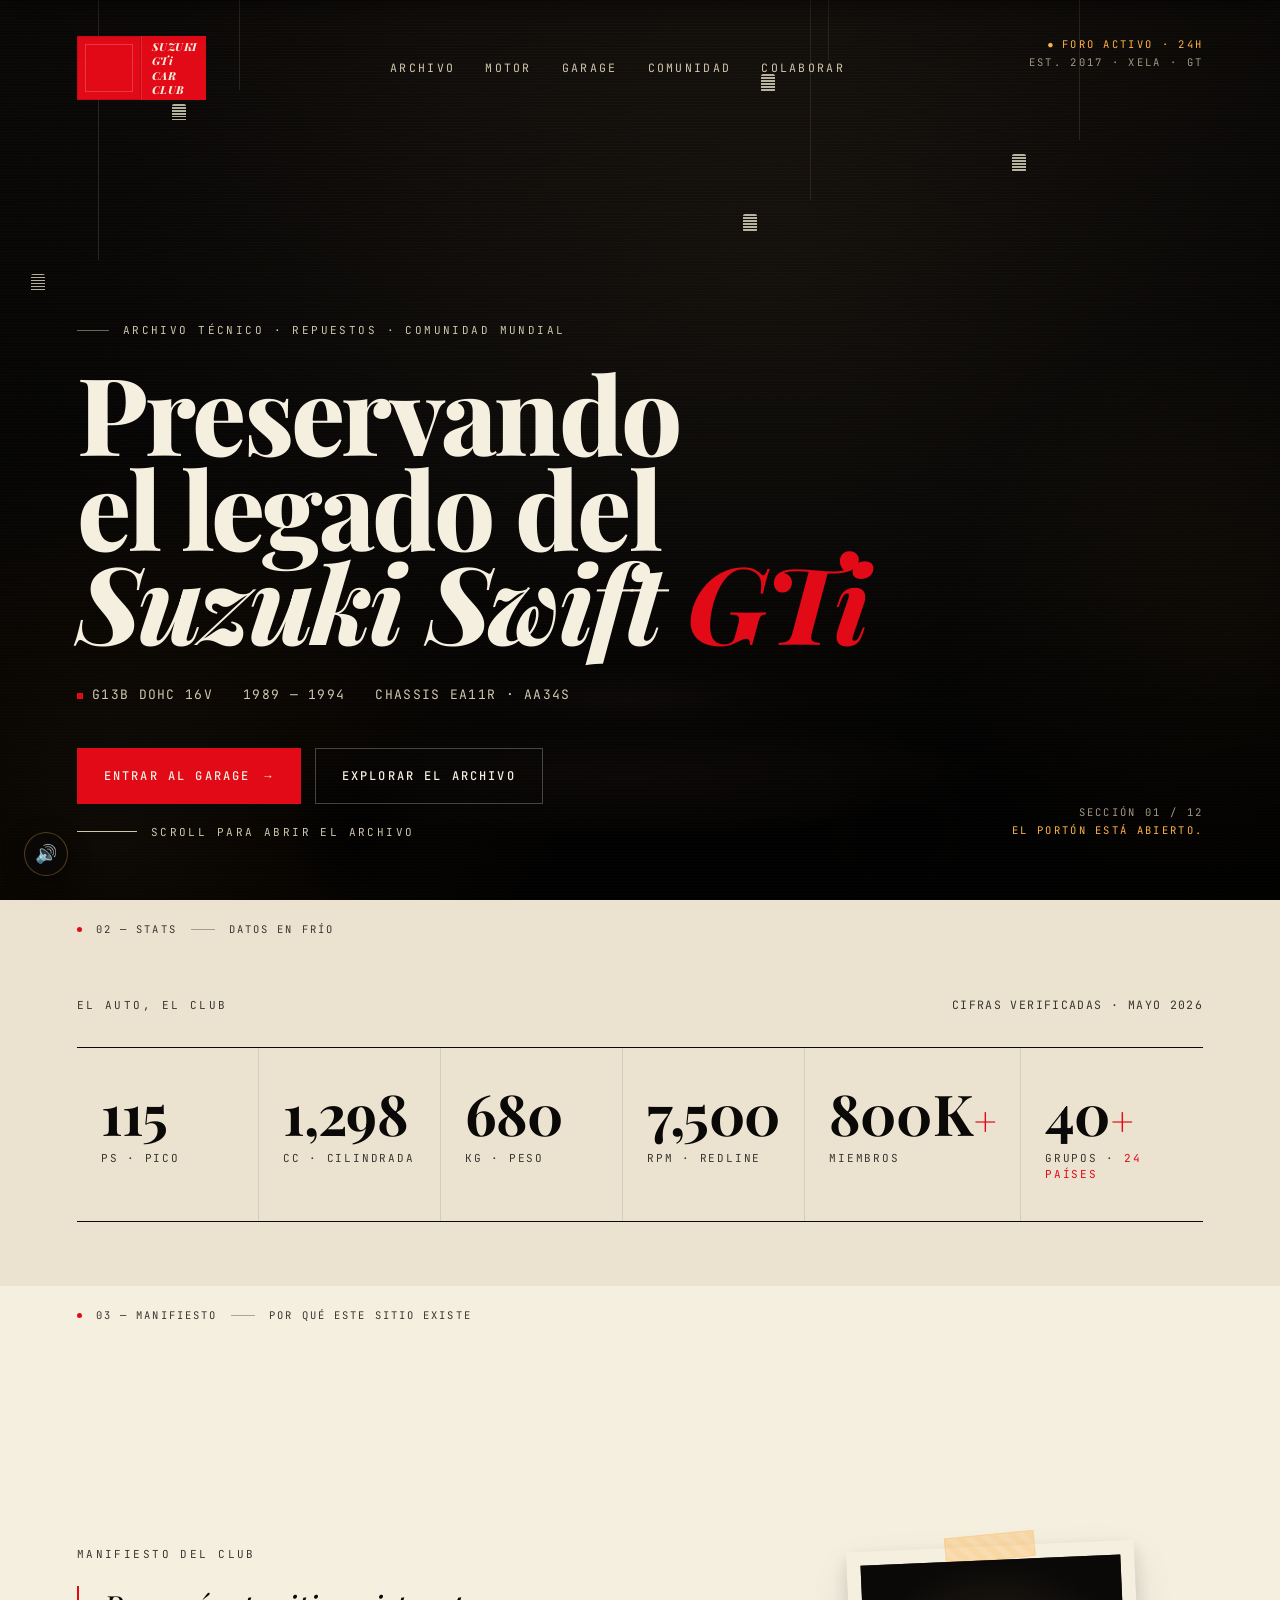
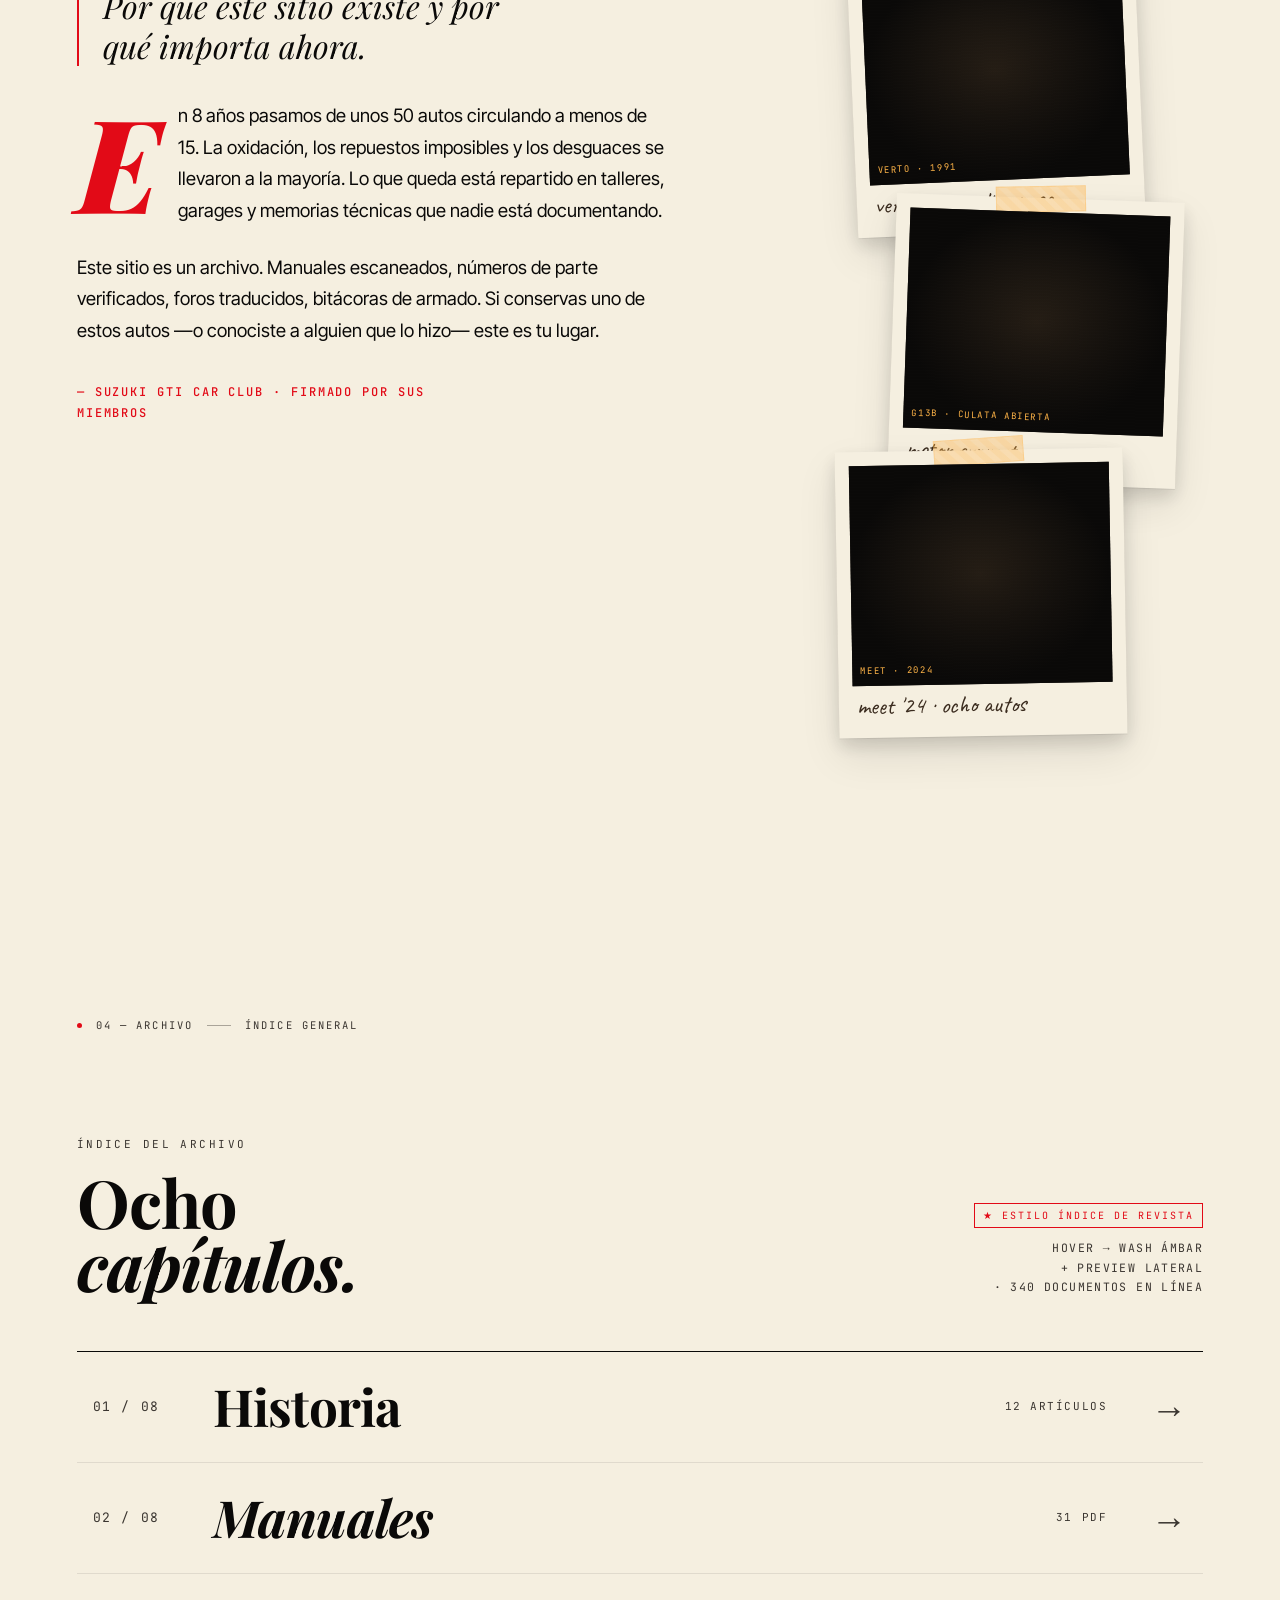
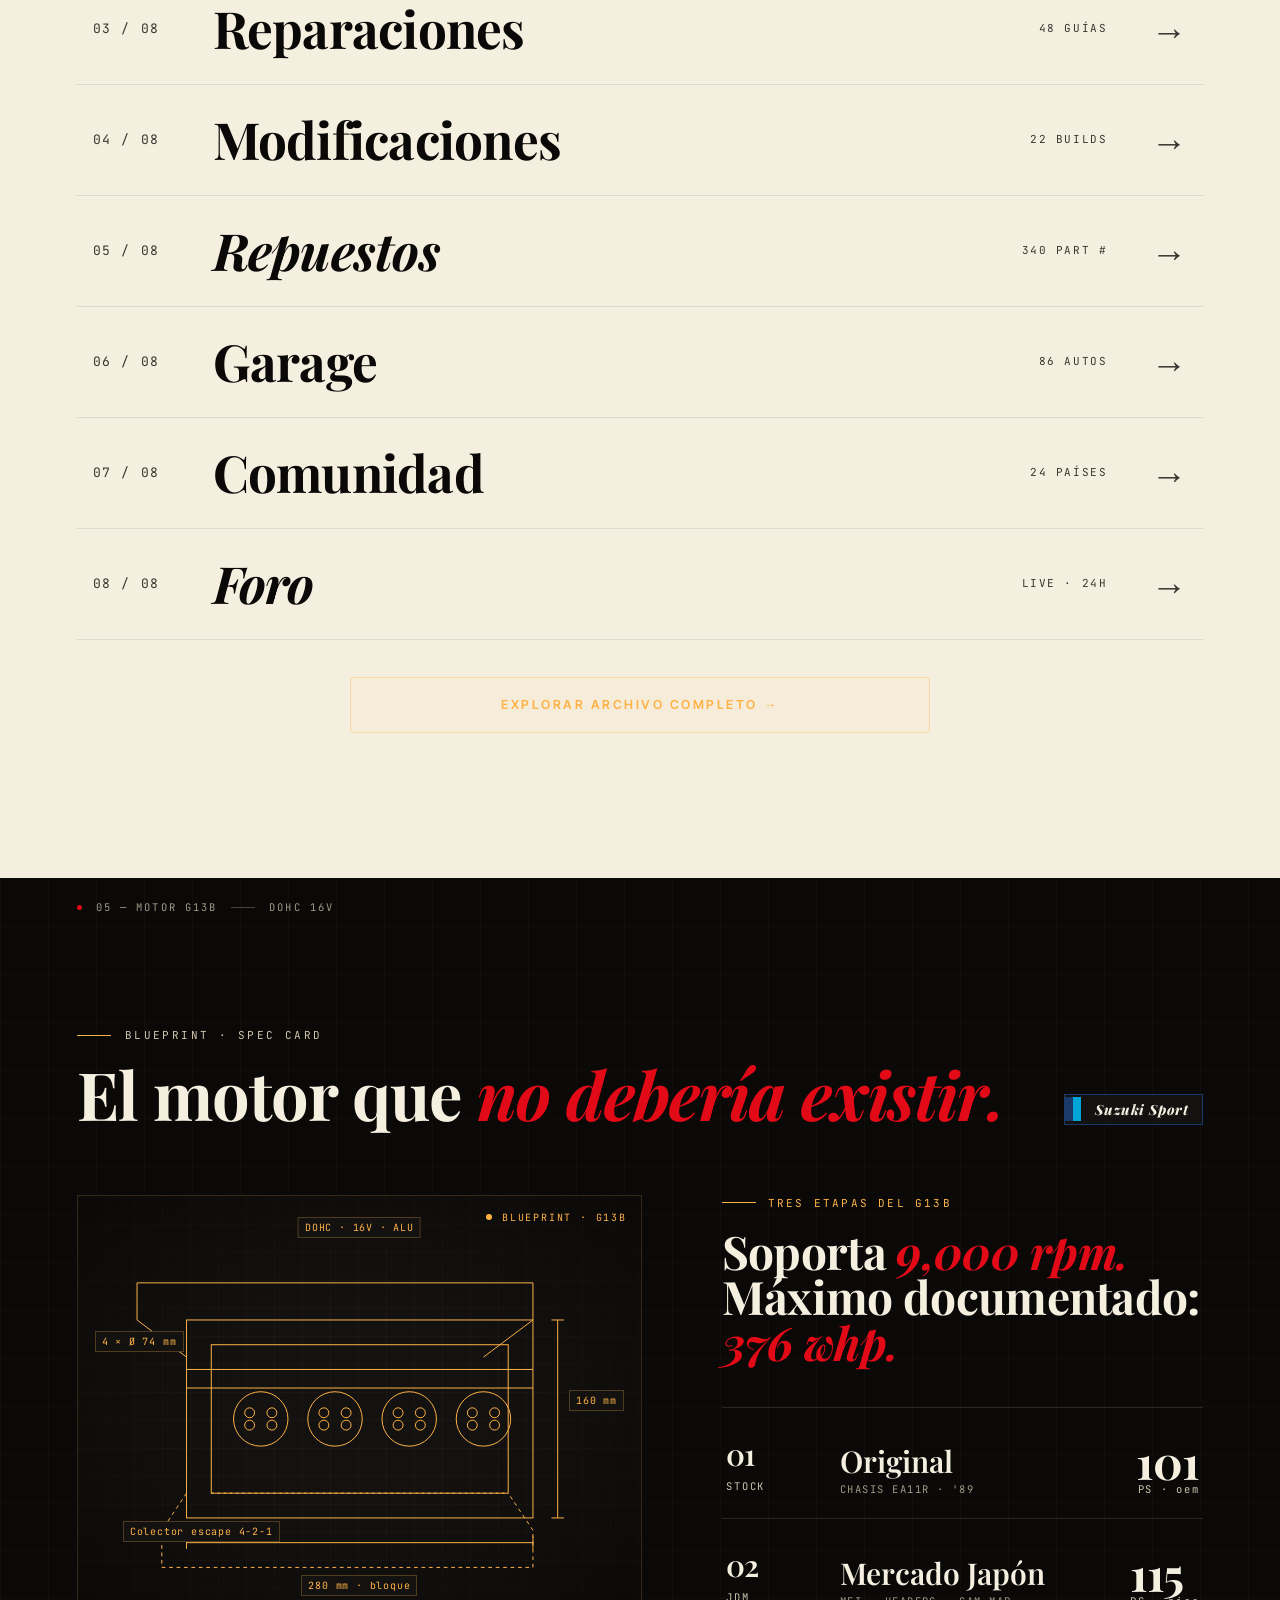
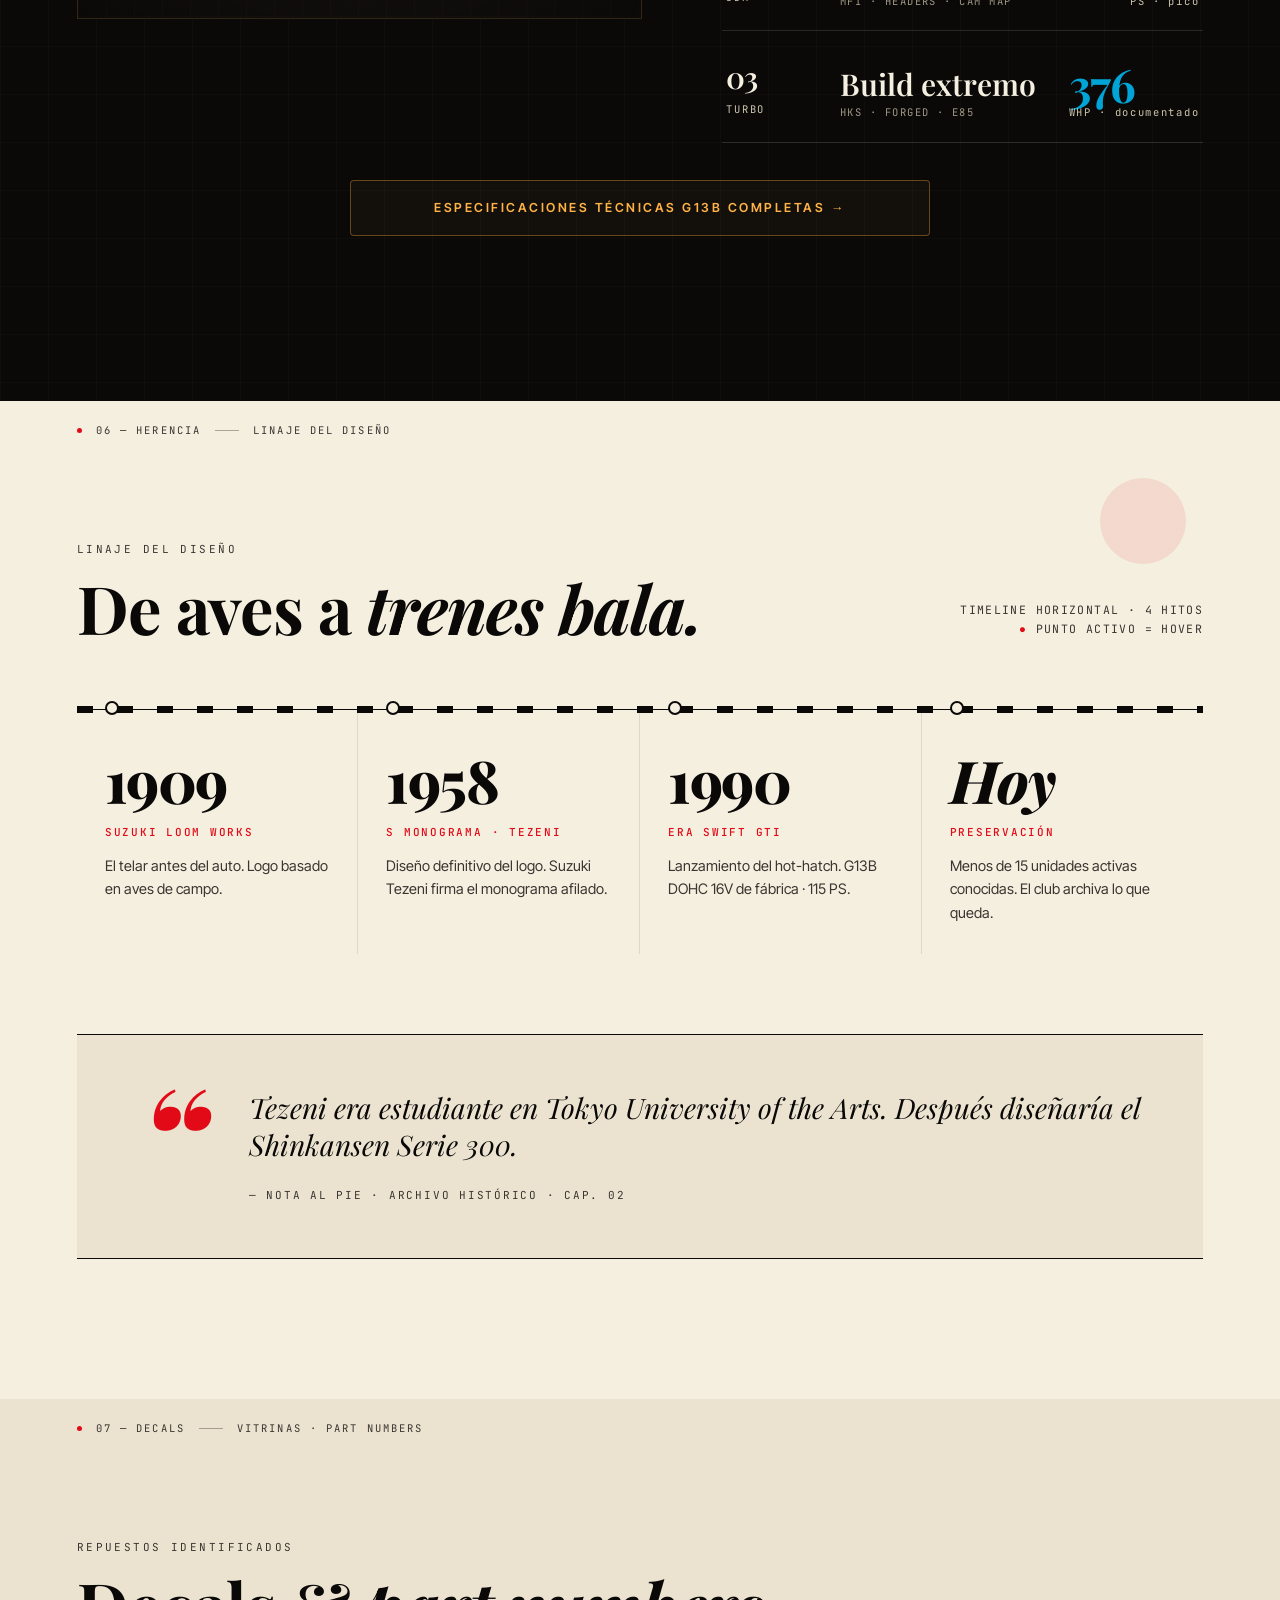
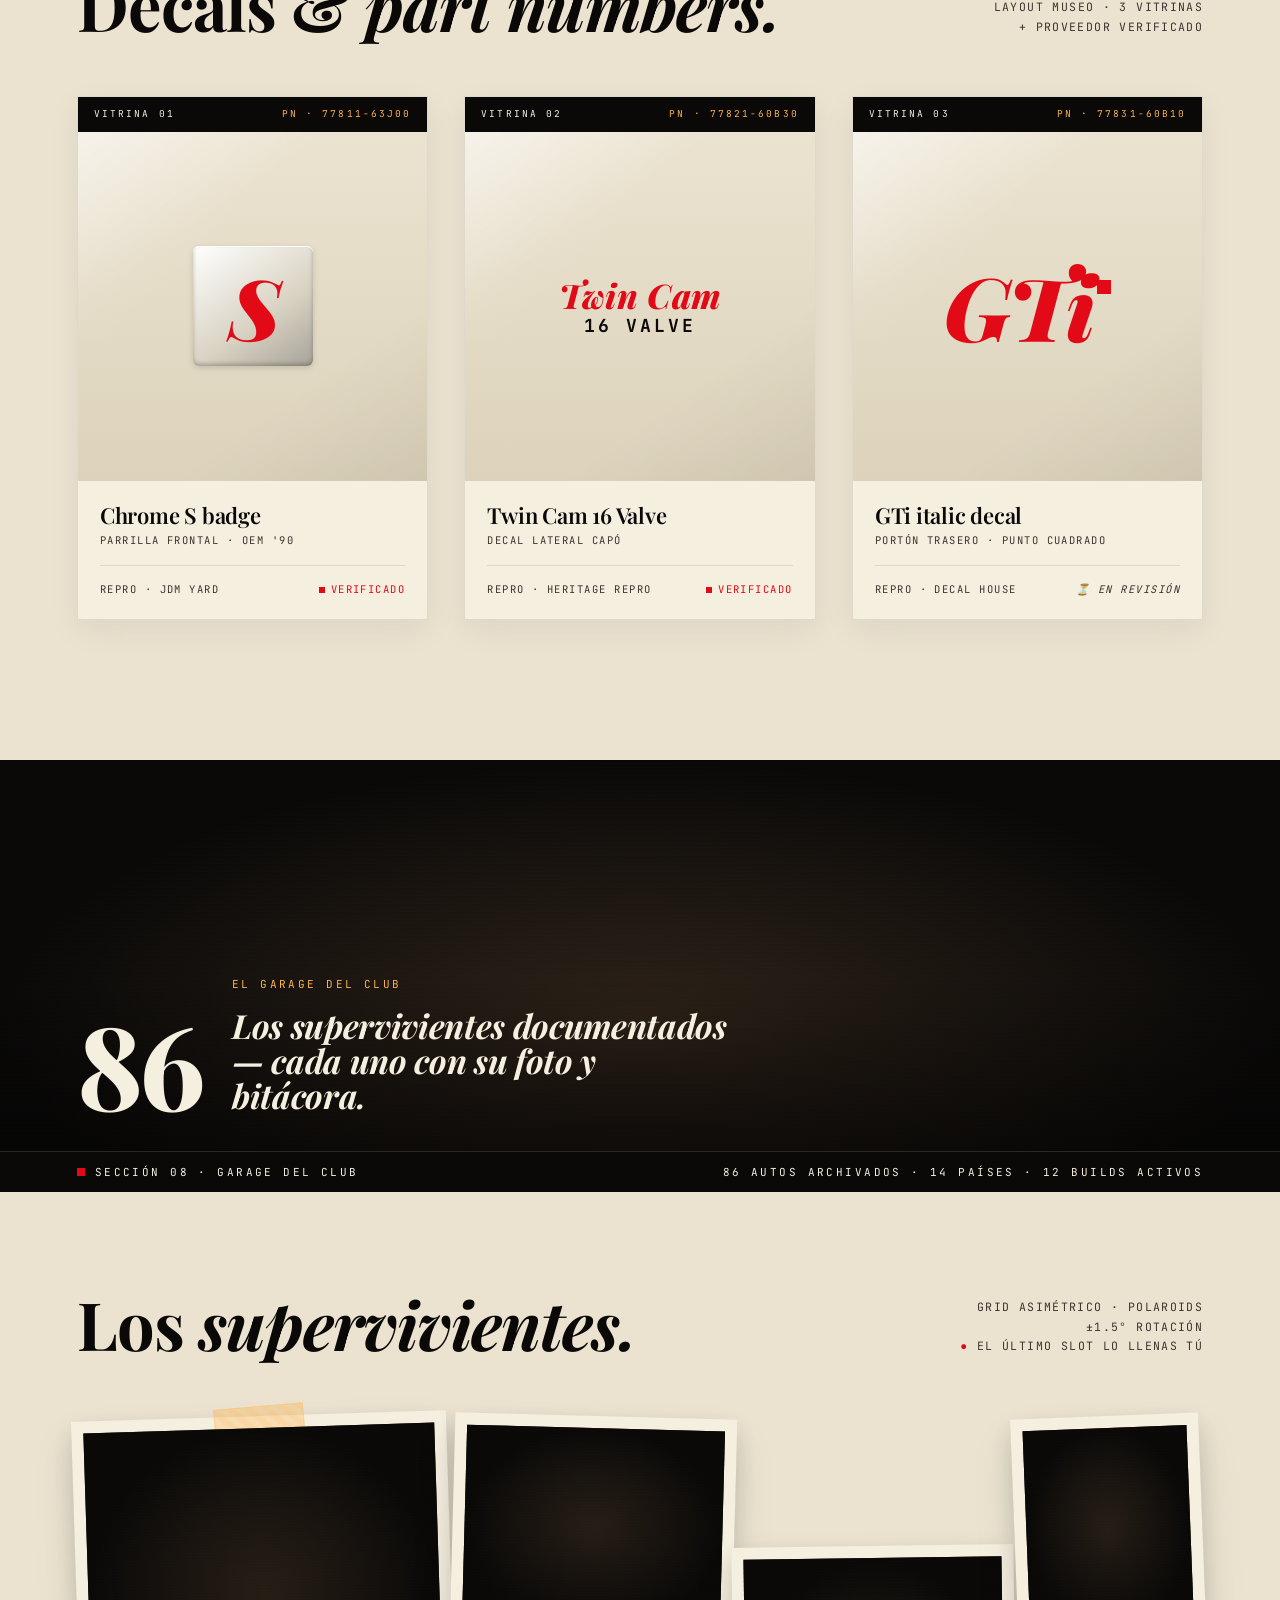
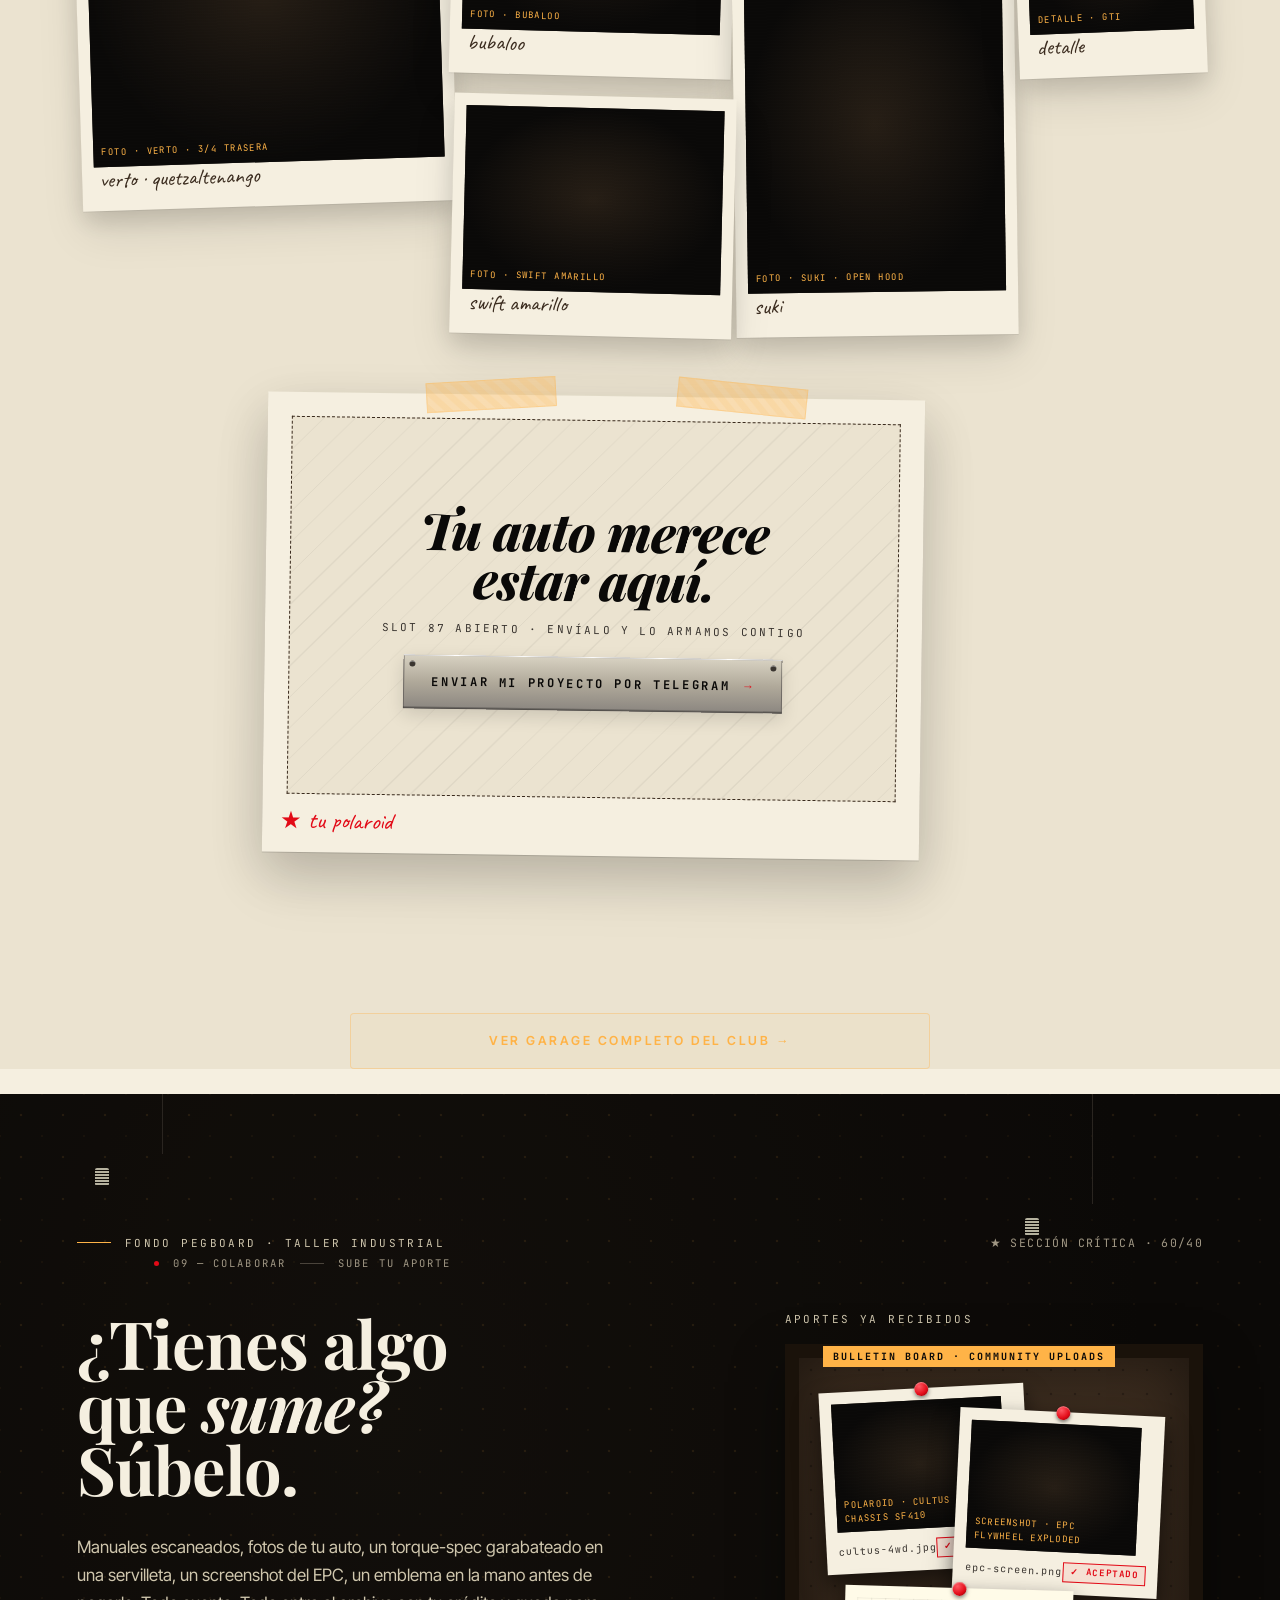
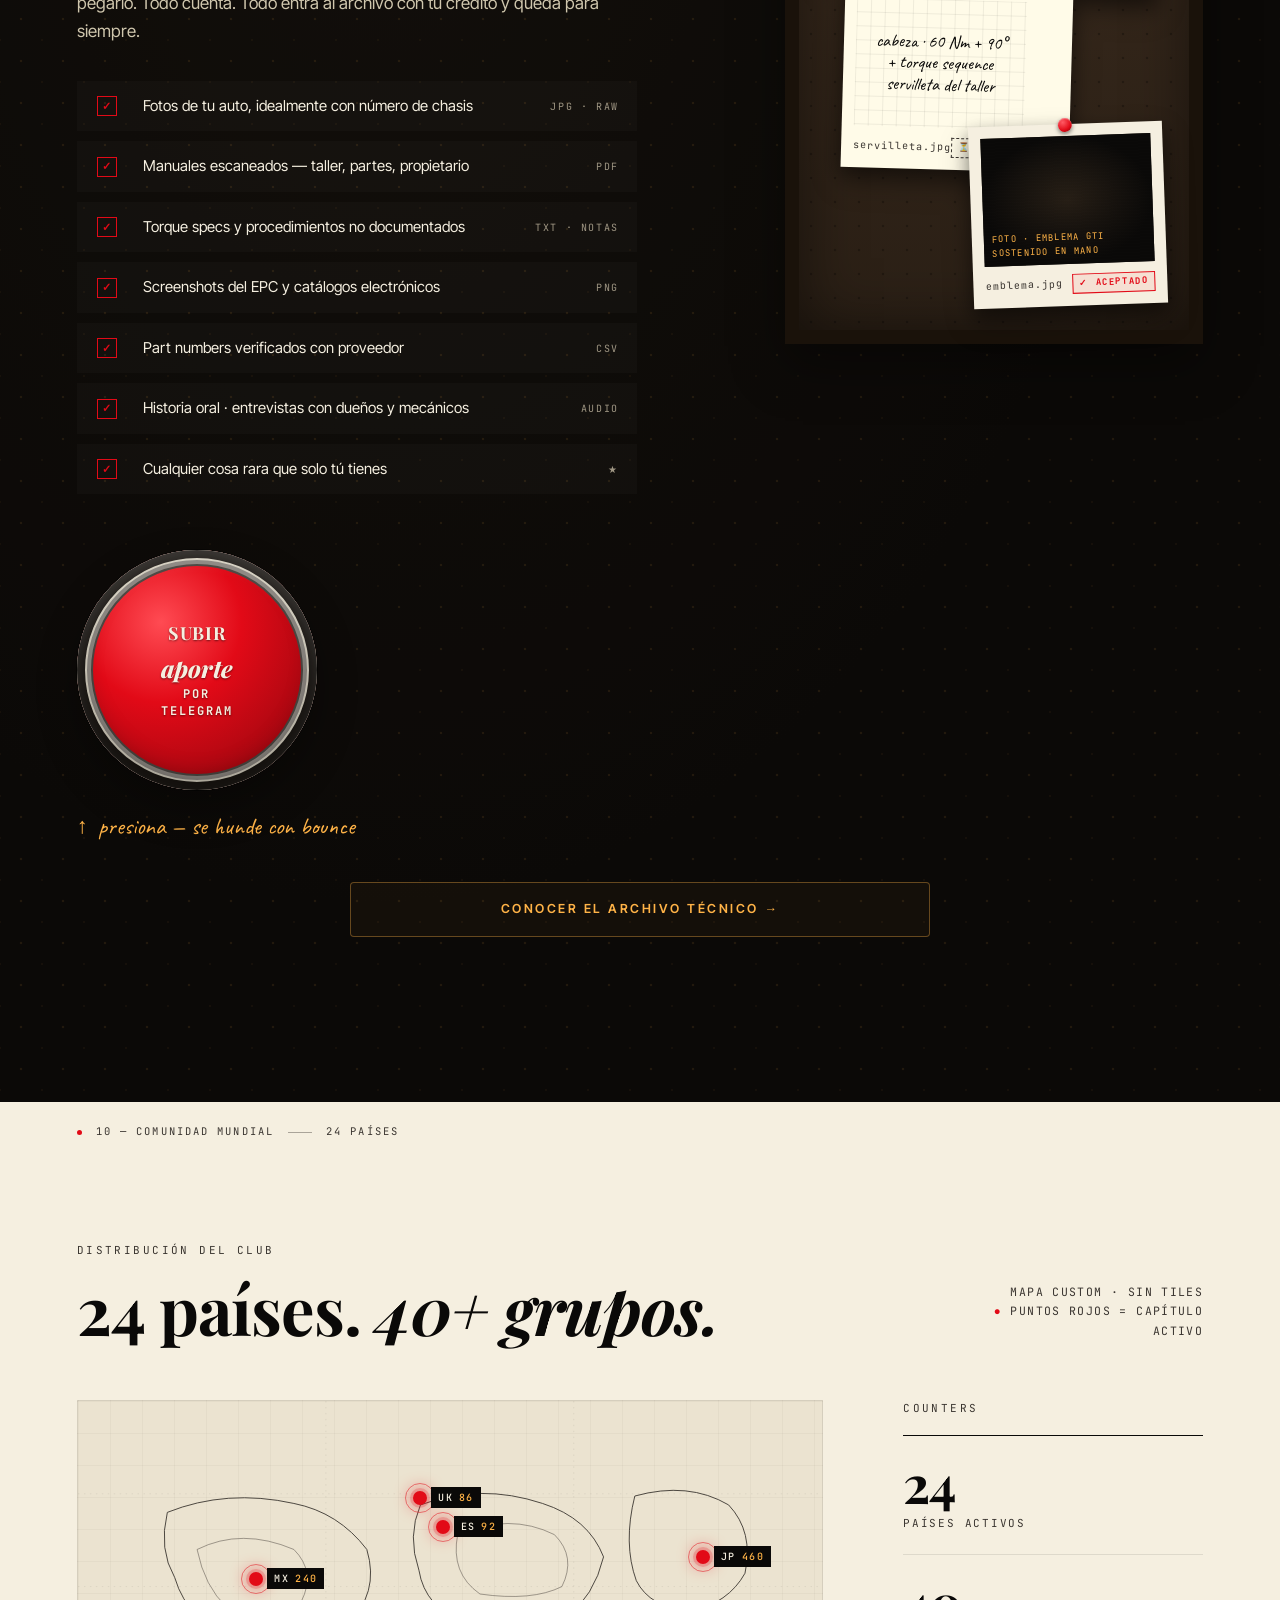
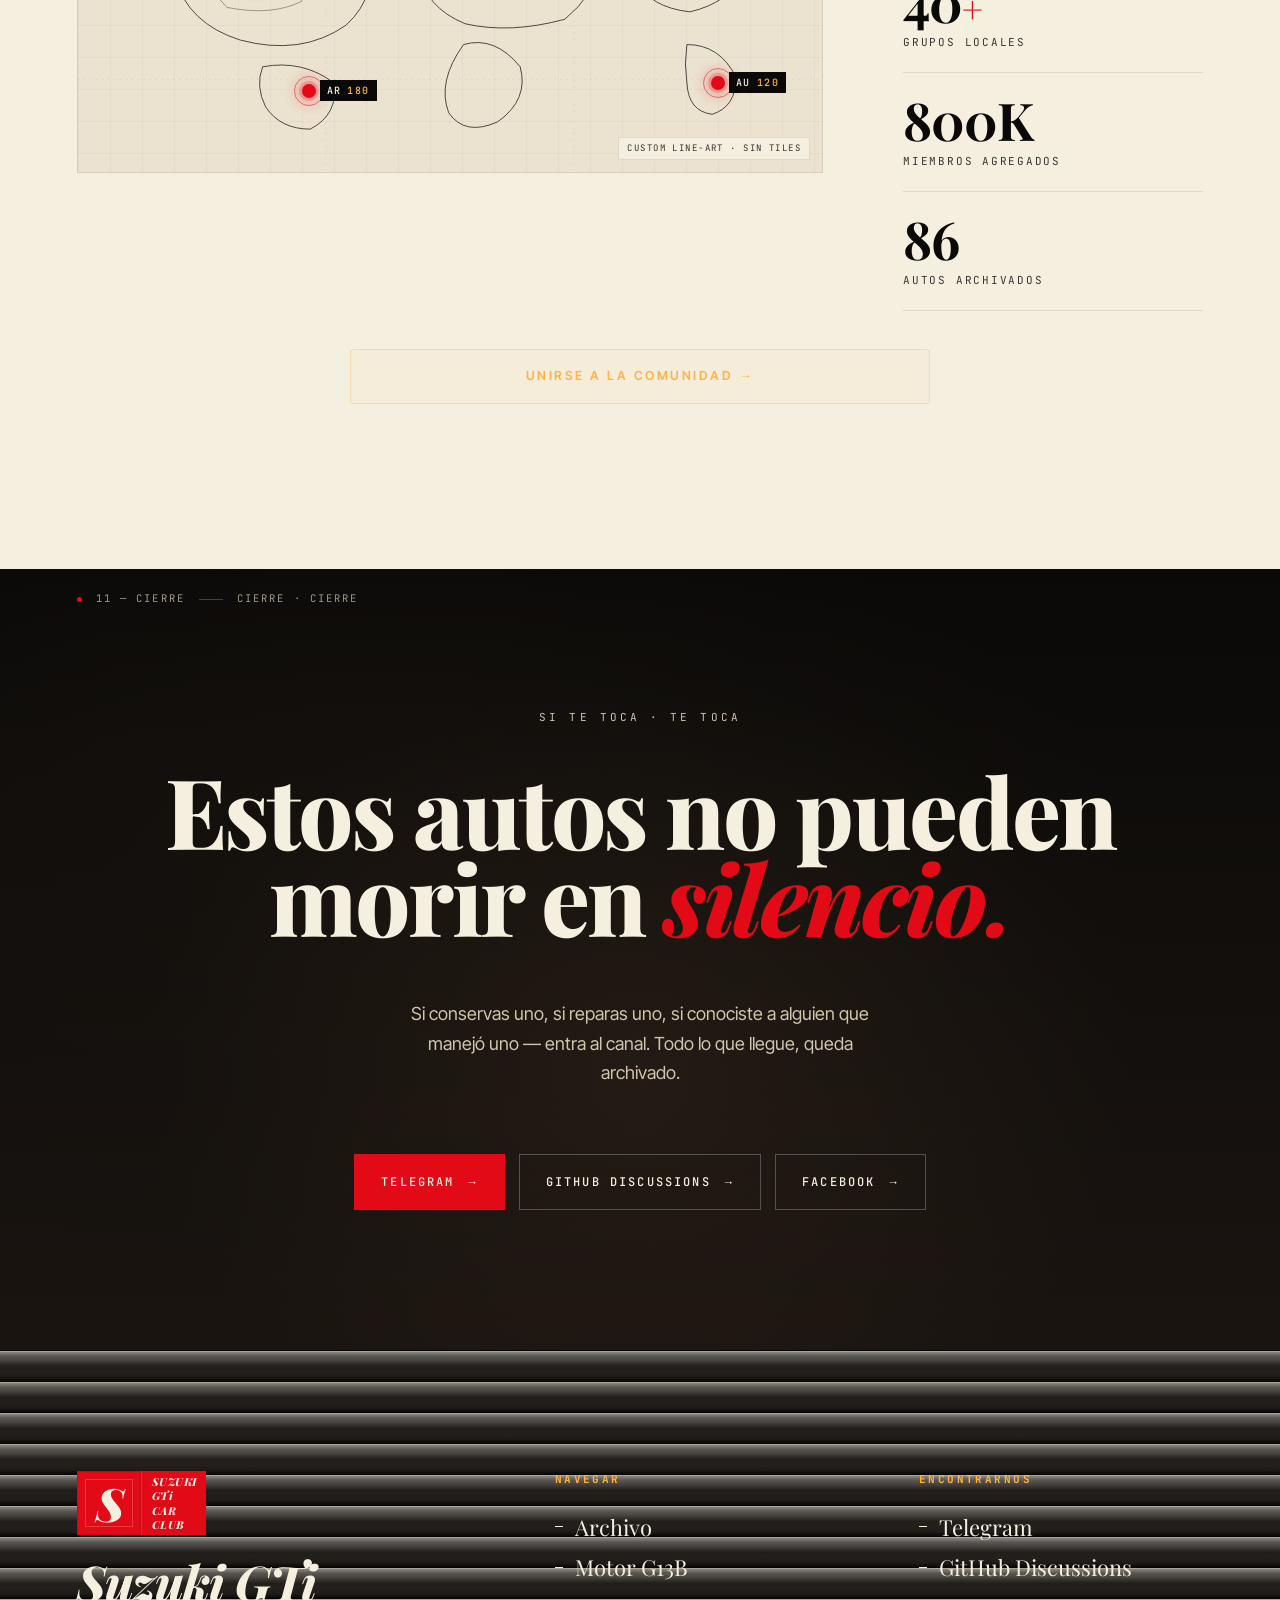
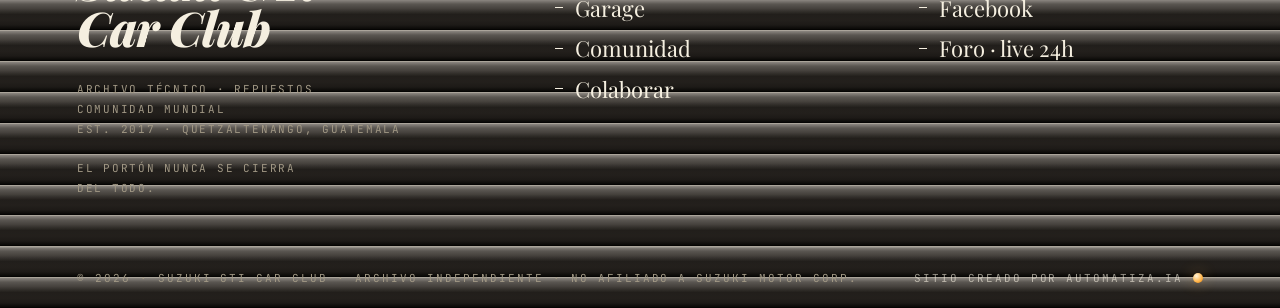
==== docs/landing/index.html @ d393a420 "fix audio: tic ahora en todos los <a>/<button>/[role=button] no solo pills mias - Selector expandido" ====
<!DOCTYPE html>
<html>
<head>
  <meta charset="utf-8">
  <title>Suzuki GTi Car Club — Preservando el legado del Swift GTi</title>
  <style>
    * { margin: 0; padding: 0; box-sizing: border-box; }
    body { background: #0A0908; display: flex; align-items: center; justify-content: center; min-height: 100vh; font-family: -apple-system, BlinkMacSystemFont, sans-serif; }
    #__bundler_loading { position: fixed; bottom: 20px; right: 20px; font: 13px/1.4 -apple-system, BlinkMacSystemFont, sans-serif; color: #666; background: #fff; padding: 8px 14px; border-radius: 8px; box-shadow: 0 1px 4px rgba(0,0,0,0.12); z-index: 10000; }
    #__bundler_thumbnail { position: fixed; inset: 0; width: 100%; height: 100%; display: flex; align-items: center; justify-content: center; background: #0A0908; z-index: 9999; }
    #__bundler_thumbnail svg { width: 100%; height: 100%; object-fit: contain; }
    #__bundler_placeholder { color: #999; font-size: 14px; }
  </style>
  <noscript>
    <style>#__bundler_loading { display: none; }</style>
    <div style="position:fixed;bottom:12px;left:12px;font:13px/1.4 -apple-system,BlinkMacSystemFont,sans-serif;color:#999;background:rgba(255,255,255,0.9);padding:6px 12px;border-radius:6px;box-shadow:0 1px 4px rgba(0,0,0,0.08);z-index:10000;">
      This page requires JavaScript to display.
    </div>
  </noscript>
  
  
  
  

  <style id="gti-overlay-styles">
    .gti-progress {
      position: fixed; top: 0; left: 0;
      height: 2px; width: 0%;
      background: linear-gradient(90deg, #E20A17 0%, #FFB347 100%);
      z-index: 10000;
      transition: width .15s ease-out;
      pointer-events: none;
      box-shadow: 0 0 8px rgba(255,179,71,0.6);
    }
    .deep-nav {
      position: fixed; top: 0; left: 0; right: 0;
      z-index: 9998;
      background: rgba(10,9,8,0.92);
      backdrop-filter: blur(14px) saturate(140%);
      -webkit-backdrop-filter: blur(14px) saturate(140%);
      padding: 12px 24px;
      display: flex; gap: 10px; align-items: center; justify-content: center;
      flex-wrap: wrap;
      font-family: 'Inter Tight','Inter',-apple-system,BlinkMacSystemFont,sans-serif;
      border-bottom: 1px solid rgba(255,179,71,0.22);
      opacity: 0; transform: translateY(-100%);
      transition: opacity .55s ease, transform .55s ease;
      pointer-events: none;
      box-shadow: 0 4px 20px rgba(0,0,0,0.4);
    }
    .deep-nav.visible { opacity: 1; transform: translateY(0); pointer-events: auto; }
    .deep-nav a {
      display: inline-flex; align-items: center;
      padding: 7px 14px;
      border-radius: 22px;
      background: rgba(255,255,255,0.025);
      border: 1px solid rgba(255,179,71,0.18);
      color: #F5EFE0;
      text-decoration: none;
      font-size: 10.5px;
      font-weight: 600;
      letter-spacing: 1.8px;
      text-transform: uppercase;
      transition: all .25s ease;
      white-space: nowrap;
      line-height: 1;
    }
    .deep-nav a:hover {
      color: #FFB347;
      background: rgba(255,179,71,0.1);
      border-color: rgba(255,179,71,0.55);
      transform: translateY(-1px);
      box-shadow: 0 4px 10px rgba(255,179,71,0.18);
    }
    .deep-nav a.lang {
      margin-left: 6px;
      background: rgba(226,10,23,0.18);
      border-color: rgba(226,10,23,0.5);
      color: #F5EFE0;
      font-weight: 700;
      letter-spacing: 2.2px;
    }
    .deep-nav a.lang:hover {
      background: #E20A17;
      border-color: #E20A17;
      color: #FFFFFF;
      box-shadow: 0 4px 12px rgba(226,10,23,0.4);
    }
    .deep-nav .dot {
      width: 8px; height: 8px;
      border-radius: 50%;
      background: #FFB347;
      box-shadow: 0 0 10px #FFB347, 0 0 4px rgba(255,179,71,0.6);
      flex-shrink: 0;
      margin-right: 4px;
      animation: gti-bulb-pulse 4s ease-in-out infinite;
    }
    @keyframes gti-bulb-pulse {
      0%,100% { opacity: 0.85; }
      50% { opacity: 0.45; }
    }
    .gti-section-cta {
      display: block;
      margin: 3em auto 1em;
      max-width: 580px;
      padding: 1.2em 1.8em;
      background: rgba(255,179,71,0.04);
      border: 1px solid rgba(255,179,71,0.28);
      border-radius: 4px;
      color: #FFB347;
      text-decoration: none;
      font-family: 'Inter Tight',sans-serif;
      font-size: 0.78rem;
      font-weight: 600;
      letter-spacing: 2.5px;
      text-transform: uppercase;
      text-align: center;
      transition: all .3s cubic-bezier(.34,1.56,.64,1);
      position: relative;
      overflow: hidden;
    }
    .gti-section-cta::before {
      content: ''; position: absolute; left: -100%; top: 0; height: 100%; width: 100%;
      background: linear-gradient(90deg, transparent, rgba(255,179,71,0.12), transparent);
      transition: left .6s;
    }
    .gti-section-cta:hover::before { left: 100%; }
    .gti-section-cta:hover {
      background: rgba(255,179,71,0.1);
      border-color: #FFB347;
      color: #FFD580;
      transform: translateY(-2px);
      box-shadow: 0 8px 24px rgba(255,179,71,0.18);
    }
    .gti-section-cta::after {
      content: '  \2192';
      display: inline-block;
      margin-left: 4px;
      transition: transform .3s;
    }
    .gti-section-cta:hover::after { transform: translateX(6px); }
    .gti-back-top {
      position: fixed;
      bottom: 24px; right: 24px;
      z-index: 9997;
      width: 44px; height: 44px;
      border-radius: 50%;
      background: rgba(10,9,8,0.85);
      backdrop-filter: blur(8px);
      border: 1px solid rgba(255,179,71,0.3);
      color: #FFB347;
      cursor: pointer;
      opacity: 0; transform: translateY(20px);
      transition: opacity .4s, transform .4s, border-color .25s;
      display: flex; align-items: center; justify-content: center;
      font-size: 18px;
      box-shadow: 0 6px 20px rgba(0,0,0,0.5);
    }
    .gti-back-top.show { opacity: 1; transform: translateY(0); }
    .gti-back-top:hover { border-color: #FFB347; color: #FFD580; }
    @media (max-width: 900px) {
      .deep-nav { padding: 10px 12px; gap: 6px; }
      .deep-nav a { padding: 6px 10px; font-size: 9.5px; letter-spacing: 1.4px; }
      .deep-nav a.lang { margin-left: 2px; }
    }
    @media (max-width: 720px) {
      .gti-back-top { bottom: 16px; right: 16px; width: 38px; height: 38px; }
    }
    @media (max-width: 480px) {
      .deep-nav { padding: 8px; gap: 5px; }
      .deep-nav a { padding: 5px 8px; font-size: 9px; letter-spacing: 1px; border-radius: 16px; }
      .deep-nav .dot { display: none; }
    }
  </style>
  

  <style id="gti-overlay-styles">
    .gti-progress {
      position: fixed; top: 0; left: 0;
      height: 2px; width: 0%;
      background: linear-gradient(90deg, #E20A17 0%, #FFB347 100%);
      z-index: 10000;
      transition: width .15s ease-out;
      pointer-events: none;
      box-shadow: 0 0 8px rgba(255,179,71,0.6);
    }
    .deep-nav {
      position: fixed; top: 0; left: 0; right: 0;
      z-index: 9998;
      background: rgba(10,9,8,0.92);
      backdrop-filter: blur(14px) saturate(140%);
      -webkit-backdrop-filter: blur(14px) saturate(140%);
      padding: 12px 24px;
      display: flex; gap: 10px; align-items: center; justify-content: center;
      flex-wrap: wrap;
      font-family: 'Inter Tight','Inter',-apple-system,BlinkMacSystemFont,sans-serif;
      border-bottom: 1px solid rgba(255,179,71,0.22);
      opacity: 0; transform: translateY(-100%);
      transition: opacity .55s ease, transform .55s ease;
      pointer-events: none;
      box-shadow: 0 4px 20px rgba(0,0,0,0.4);
    }
    .deep-nav.visible { opacity: 1; transform: translateY(0); pointer-events: auto; }
    .deep-nav a {
      display: inline-flex; align-items: center;
      padding: 7px 14px;
      border-radius: 22px;
      background: rgba(255,255,255,0.025);
      border: 1px solid rgba(255,179,71,0.18);
      color: #F5EFE0;
      text-decoration: none;
      font-size: 10.5px;
      font-weight: 600;
      letter-spacing: 1.8px;
      text-transform: uppercase;
      transition: all .25s ease;
      white-space: nowrap;
      line-height: 1;
    }
    .deep-nav a:hover {
      color: #FFB347;
      background: rgba(255,179,71,0.1);
      border-color: rgba(255,179,71,0.55);
      transform: translateY(-1px);
      box-shadow: 0 4px 10px rgba(255,179,71,0.18);
    }
    .deep-nav a.lang {
      margin-left: 6px;
      background: rgba(226,10,23,0.18);
      border-color: rgba(226,10,23,0.5);
      color: #F5EFE0;
      font-weight: 700;
      letter-spacing: 2.2px;
    }
    .deep-nav a.lang:hover {
      background: #E20A17;
      border-color: #E20A17;
      color: #FFFFFF;
      box-shadow: 0 4px 12px rgba(226,10,23,0.4);
    }
    .deep-nav .dot {
      width: 8px; height: 8px;
      border-radius: 50%;
      background: #FFB347;
      box-shadow: 0 0 10px #FFB347, 0 0 4px rgba(255,179,71,0.6);
      flex-shrink: 0;
      margin-right: 4px;
      animation: gti-bulb-pulse 4s ease-in-out infinite;
    }
    @keyframes gti-bulb-pulse {
      0%,100% { opacity: 0.85; }
      50% { opacity: 0.45; }
    }
    .gti-section-cta {
      display: block;
      margin: 3em auto 1em;
      max-width: 580px;
      padding: 1.2em 1.8em;
      background: rgba(255,179,71,0.04);
      border: 1px solid rgba(255,179,71,0.28);
      border-radius: 4px;
      color: #FFB347;
      text-decoration: none;
      font-family: 'Inter Tight',sans-serif;
      font-size: 0.78rem;
      font-weight: 600;
      letter-spacing: 2.5px;
      text-transform: uppercase;
      text-align: center;
      transition: all .3s cubic-bezier(.34,1.56,.64,1);
      position: relative;
      overflow: hidden;
    }
    .gti-section-cta::before {
      content: ''; position: absolute; left: -100%; top: 0; height: 100%; width: 100%;
      background: linear-gradient(90deg, transparent, rgba(255,179,71,0.12), transparent);
      transition: left .6s;
    }
    .gti-section-cta:hover::before { left: 100%; }
    .gti-section-cta:hover {
      background: rgba(255,179,71,0.1);
      border-color: #FFB347;
      color: #FFD580;
      transform: translateY(-2px);
      box-shadow: 0 8px 24px rgba(255,179,71,0.18);
    }
    .gti-section-cta::after {
      content: '  \2192';
      display: inline-block;
      margin-left: 4px;
      transition: transform .3s;
    }
    .gti-section-cta:hover::after { transform: translateX(6px); }
    .gti-back-top {
      position: fixed;
      bottom: 24px; right: 24px;
      z-index: 9997;
      width: 44px; height: 44px;
      border-radius: 50%;
      background: rgba(10,9,8,0.85);
      backdrop-filter: blur(8px);
      border: 1px solid rgba(255,179,71,0.3);
      color: #FFB347;
      cursor: pointer;
      opacity: 0; transform: translateY(20px);
      transition: opacity .4s, transform .4s, border-color .25s;
      display: flex; align-items: center; justify-content: center;
      font-size: 18px;
      box-shadow: 0 6px 20px rgba(0,0,0,0.5);
    }
    .gti-back-top.show { opacity: 1; transform: translateY(0); }
    .gti-back-top:hover { border-color: #FFB347; color: #FFD580; }
    @media (max-width: 900px) {
      .deep-nav { padding: 10px 12px; gap: 6px; }
      .deep-nav a { padding: 6px 10px; font-size: 9.5px; letter-spacing: 1.4px; }
      .deep-nav a.lang { margin-left: 2px; }
    }
    @media (max-width: 720px) {
      .gti-back-top { bottom: 16px; right: 16px; width: 38px; height: 38px; }
    }
    @media (max-width: 480px) {
      .deep-nav { padding: 8px; gap: 5px; }
      .deep-nav a { padding: 5px 8px; font-size: 9px; letter-spacing: 1px; border-radius: 16px; }
      .deep-nav .dot { display: none; }
    }
  </style>
  <!-- gti-head-injected -->
  <link rel="preconnect" href="https://fonts.googleapis.com">
  <link rel="preconnect" href="https://fonts.gstatic.com" crossorigin>
  <meta name="description" content="Archivo técnico, repuestos y comunidad mundial del Suzuki Swift GTi (G13B DOHC 16V, 1989-1994). 800K+ miembros en 24 países.">
  <meta name="theme-color" content="#0A0908">
  <meta name="color-scheme" content="dark">
  <link rel="canonical" href="https://clubsuzukigti.github.io/landing/">
  <link rel="manifest" href="/manifest.json">
  <link rel="apple-touch-icon" href="/assets/img/logo-final.png">
  <link rel="icon" type="image/svg+xml" href="/assets/img/favicon.svg">
  <link rel="icon" type="image/png" href="/assets/img/favicon.png">
  <link rel="shortcut icon" href="/assets/img/favicon.ico">

  <!-- Open Graph -->
  <meta property="og:type" content="website">
  <meta property="og:locale" content="es_GT">
  <meta property="og:title" content="Suzuki GTi Car Club — Preservando el legado del Swift GTi">
  <meta property="og:description" content="Archivo técnico, repuestos y comunidad mundial del Suzuki Swift GTi (G13B DOHC 16V, 1989-1994). 800K+ miembros en 24 países.">
  <meta property="og:url" content="https://clubsuzukigti.github.io/landing/">
  <meta property="og:site_name" content="Suzuki GTi Car Club">
  <meta property="og:image" content="https://clubsuzukigti.github.io/assets/img/og-image.svg">
  <meta property="og:image:width" content="1200">
  <meta property="og:image:height" content="630">

  <!-- Twitter Card -->
  <meta name="twitter:card" content="summary_large_image">
  <meta name="twitter:title" content="Suzuki GTi Car Club — Preservando el legado del Swift GTi">
  <meta name="twitter:description" content="Archivo técnico, repuestos y comunidad mundial del Suzuki Swift GTi (G13B DOHC 16V, 1989-1994). 800K+ miembros en 24 países.">
  <meta name="twitter:image" content="https://clubsuzukigti.github.io/assets/img/og-image.svg">

  <!-- Cross-locale link rel alternate -->
  <link rel="alternate" hreflang="es" href="https://clubsuzukigti.github.io/landing/">
  <link rel="alternate" hreflang="en" href="https://clubsuzukigti.github.io/en/landing/">
  <link rel="alternate" hreflang="x-default" href="https://clubsuzukigti.github.io/landing/">

  <style id="gti-overlay-styles">
    .gti-progress {
      position: fixed; top: 0; left: 0;
      height: 2px; width: 0%;
      background: linear-gradient(90deg, #E20A17 0%, #FFB347 100%);
      z-index: 10000;
      transition: width .15s ease-out;
      pointer-events: none;
      box-shadow: 0 0 8px rgba(255,179,71,0.6);
    }
    /* Specificity boost + !important para ganarle al CSS interno del bundle */
    html body div.deep-nav {
      position: fixed !important;
      top: 0 !important; left: 0 !important; right: 0 !important;
      z-index: 9998 !important;
      background: rgba(10,9,8,0.92) !important;
      backdrop-filter: blur(14px) saturate(140%) !important;
      -webkit-backdrop-filter: blur(14px) saturate(140%) !important;
      padding: 12px 24px !important;
      display: flex !important;
      gap: 10px !important;
      align-items: center !important;
      justify-content: center !important;
      flex-wrap: wrap !important;
      font-family: 'Inter Tight','Inter',-apple-system,BlinkMacSystemFont,sans-serif !important;
      border-bottom: 1px solid rgba(255,179,71,0.22) !important;
      opacity: 0;
      transform: translateY(-100%);
      transition: opacity .55s ease, transform .55s ease !important;
      pointer-events: none;
      box-shadow: 0 4px 20px rgba(0,0,0,0.4) !important;
      margin: 0 !important;
    }
    html body div.deep-nav.visible { opacity: 1 !important; transform: translateY(0) !important; pointer-events: auto !important; }
    html body div.deep-nav a {
      display: inline-flex !important;
      align-items: center !important;
      padding: 7px 14px !important;
      border-radius: 22px !important;
      background: rgba(255,255,255,0.025) !important;
      border: 1px solid rgba(255,179,71,0.18) !important;
      color: #F5EFE0 !important;
      text-decoration: none !important;
      font-size: 10.5px !important;
      font-weight: 600 !important;
      letter-spacing: 1.8px !important;
      text-transform: uppercase !important;
      transition: all .25s ease !important;
      white-space: nowrap !important;
      line-height: 1 !important;
      font-family: 'Inter Tight','Inter',-apple-system,sans-serif !important;
      margin: 0 !important;
    }
    html body div.deep-nav a:hover {
      color: #FFB347 !important;
      background: rgba(255,179,71,0.1) !important;
      border-color: rgba(255,179,71,0.55) !important;
      transform: translateY(-1px) !important;
      box-shadow: 0 4px 10px rgba(255,179,71,0.18) !important;
    }
    html body div.deep-nav a.lang {
      margin-left: 6px !important;
      background: rgba(226,10,23,0.18) !important;
      border-color: rgba(226,10,23,0.5) !important;
      color: #F5EFE0 !important;
      font-weight: 700 !important;
      letter-spacing: 2.2px !important;
    }
    html body div.deep-nav a.lang:hover {
      background: #E20A17 !important;
      border-color: #E20A17 !important;
      color: #FFFFFF !important;
      box-shadow: 0 4px 12px rgba(226,10,23,0.4) !important;
    }
    .deep-nav .dot {
      width: 8px; height: 8px;
      border-radius: 50%;
      background: #FFB347;
      box-shadow: 0 0 10px #FFB347, 0 0 4px rgba(255,179,71,0.6);
      flex-shrink: 0;
      margin-right: 4px;
      animation: gti-bulb-pulse 4s ease-in-out infinite;
    }
    @keyframes gti-bulb-pulse {
      0%,100% { opacity: 0.85; }
      50% { opacity: 0.45; }
    }
    .gti-section-cta {
      display: block;
      margin: 3em auto 1em;
      max-width: 580px;
      padding: 1.2em 1.8em;
      background: rgba(255,179,71,0.04);
      border: 1px solid rgba(255,179,71,0.28);
      border-radius: 4px;
      color: #FFB347;
      text-decoration: none;
      font-family: 'Inter Tight',sans-serif;
      font-size: 0.78rem;
      font-weight: 600;
      letter-spacing: 2.5px;
      text-transform: uppercase;
      text-align: center;
      transition: all .3s cubic-bezier(.34,1.56,.64,1);
      position: relative;
      overflow: hidden;
    }
    .gti-section-cta::before {
      content: ''; position: absolute; left: -100%; top: 0; height: 100%; width: 100%;
      background: linear-gradient(90deg, transparent, rgba(255,179,71,0.12), transparent);
      transition: left .6s;
    }
    .gti-section-cta:hover::before { left: 100%; }
    .gti-section-cta:hover {
      background: rgba(255,179,71,0.1);
      border-color: #FFB347;
      color: #FFD580;
      transform: translateY(-2px);
      box-shadow: 0 8px 24px rgba(255,179,71,0.18);
    }
    .gti-section-cta::after {
      content: '  \2192';
      display: inline-block;
      margin-left: 4px;
      transition: transform .3s;
    }
    .gti-section-cta:hover::after { transform: translateX(6px); }
    .gti-back-top {
      position: fixed;
      bottom: 24px; right: 24px;
      z-index: 9997;
      width: 44px; height: 44px;
      border-radius: 50%;
      background: rgba(10,9,8,0.85);
      backdrop-filter: blur(8px);
      border: 1px solid rgba(255,179,71,0.3);
      color: #FFB347;
      cursor: pointer;
      opacity: 0; transform: translateY(20px);
      transition: opacity .4s, transform .4s, border-color .25s;
      display: flex; align-items: center; justify-content: center;
      font-size: 18px;
      box-shadow: 0 6px 20px rgba(0,0,0,0.5);
    }
    .gti-back-top.show { opacity: 1; transform: translateY(0); }
    .gti-back-top:hover { border-color: #FFB347; color: #FFD580; }
    @media (max-width: 900px) {
      .deep-nav { padding: 10px 12px; gap: 6px; }
      .deep-nav a { padding: 6px 10px; font-size: 9.5px; letter-spacing: 1.4px; }
      .deep-nav a.lang { margin-left: 2px; }
    }
    @media (max-width: 720px) {
      .gti-back-top { bottom: 16px; right: 16px; width: 38px; height: 38px; }
    }
    @media (max-width: 480px) {
      .deep-nav { padding: 8px; gap: 5px; }
      .deep-nav a { padding: 5px 8px; font-size: 9px; letter-spacing: 1px; border-radius: 16px; }
      .deep-nav .dot { display: none; }
    }
  </style>
</head>
<body>
  <div id="__bundler_thumbnail">
  <svg viewBox="0 0 1200 800" xmlns="http://www.w3.org/2000/svg">
    <rect width="1200" height="800" fill="#0A0908"></rect>
    <!-- corrugated shutter slats partially open -->
    <g opacity="0.85">
      <rect x="0" y="0" width="1200" height="60" fill="#8B8680"></rect>
      <rect x="0" y="60" width="1200" height="60" fill="#3a3530"></rect>
      <rect x="0" y="120" width="1200" height="60" fill="#5e5a55"></rect>
    </g>
    <!-- hanging bulb cord + glow -->
    <line x1="600" y1="180" x2="600" y2="320" stroke="#2a2520" stroke-width="2"></line>
    <circle cx="600" cy="360" r="80" fill="#FFB347" opacity="0.18"></circle>
    <circle cx="600" cy="360" r="38" fill="#FFB347"></circle>
    <!-- S monogram square (club logo) -->
    <rect x="500" y="500" width="200" height="200" fill="#E20A17"></rect>
    <text x="600" y="650" font-family="Georgia, serif" font-style="italic" font-weight="900" font-size="180" fill="#F5EFE0" text-anchor="middle">S</text>
  </svg>
</div>
  <div id="__bundler_loading">Unpacking...</div>

  <script>
    
document.addEventListener('DOMContentLoaded', async function() {
  const loading = document.getElementById('__bundler_loading');
  function setStatus(msg) { if (loading) loading.textContent = msg; }

  // Error sink persists across replaceWith since it's on window, not the DOM.
  window.addEventListener('error', function(e) {
    var p = document.body || document.documentElement;
    var d = document.getElementById('__bundler_err') || p.appendChild(document.createElement('div'));
    d.id = '__bundler_err';
    d.style.cssText = 'position:fixed;bottom:12px;left:12px;right:12px;font:12px/1.4 ui-monospace,monospace;background:#2a1215;color:#ff8a80;padding:10px 14px;border-radius:8px;border:1px solid #5c2b2e;z-index:99999;white-space:pre-wrap;max-height:40vh;overflow:auto';
    d.textContent = (d.textContent ? d.textContent + String.fromCharCode(10) : '') +
      '[bundle] ' + (e.message || e.type) +
      (e.filename ? ' (' + e.filename.slice(0, 60) + ':' + e.lineno + ')' : '');
  }, true);

  try {
    const manifestEl = document.querySelector('script[type="__bundler/manifest"]');
    const templateEl = document.querySelector('script[type="__bundler/template"]');
    if (!manifestEl || !templateEl) {
      setStatus('Error: missing bundle data');
      console.error('[bundler] Missing script tags — manifestEl:', !!manifestEl, 'templateEl:', !!templateEl);
      return;
    }

    const manifest = JSON.parse(manifestEl.textContent);
    let template = JSON.parse(templateEl.textContent);

    const uuids = Object.keys(manifest);
    setStatus('Unpacking ' + uuids.length + ' assets...');

    const blobUrls = {};
    await Promise.all(uuids.map(async (uuid) => {
      const entry = manifest[uuid];
      try {
        const binaryStr = atob(entry.data);
        const bytes = new Uint8Array(binaryStr.length);
        for (let i = 0; i < binaryStr.length; i++) bytes[i] = binaryStr.charCodeAt(i);

        let finalBytes = bytes;
        if (entry.compressed) {
          if (typeof DecompressionStream !== 'undefined') {
            const ds = new DecompressionStream('gzip');
            const writer = ds.writable.getWriter();
            const reader = ds.readable.getReader();
            writer.write(bytes);
            writer.close();
            const chunks = [];
            let totalLen = 0;
            while (true) {
              const { done, value } = await reader.read();
              if (done) break;
              chunks.push(value);
              totalLen += value.length;
            }
            finalBytes = new Uint8Array(totalLen);
            let offset = 0;
            for (const chunk of chunks) { finalBytes.set(chunk, offset); offset += chunk.length; }
          } else {
            console.warn('DecompressionStream not available, asset ' + uuid + ' may not render');
          }
        }

        blobUrls[uuid] = URL.createObjectURL(new Blob([finalBytes], { type: entry.mime }));
      } catch (err) {
        console.error('Failed to decode asset ' + uuid + ':', err);
        blobUrls[uuid] = URL.createObjectURL(new Blob([], { type: entry.mime }));
      }
    }));

    const extResEl = document.querySelector('script[type="__bundler/ext_resources"]');
    const extResources = extResEl ? JSON.parse(extResEl.textContent) : [];
    const resourceMap = {};
    for (const entry of extResources) {
      if (blobUrls[entry.uuid]) resourceMap[entry.id] = blobUrls[entry.uuid];
    }

    setStatus('Rendering...');
    for (const uuid of uuids) template = template.split(uuid).join(blobUrls[uuid]);

    // Strip integrity + crossorigin — blob URLs from a file:// document inherit
    // a null origin, so crossorigin forces a CORS fetch that SRI then rejects.
    // The manifest bytes are ours; SRI protects against CDN compromise, not this.
    template = template.replace(/\s+integrity="[^"]*"/gi, '').replace(/\s+crossorigin="[^"]*"/gi, '');

    const resourceScript = '<script>window.__resources = ' +
      JSON.stringify(resourceMap).split('</' + 'script>').join('<\\/' + 'script>') +
      ';</' + 'script>';
    // Inject after <head> so the DOCTYPE stays first; prepending the script
    // would push the parser into quirks mode. DOMParser always emits a <head>
    // (synthesizing one if the source HTML omitted it) but may carry
    // attributes through, so match the full opening tag. slice() rather than
    // replace() keeps us clear of $-pattern substitution in resourceScript.
    const headOpen = template.match(/<head[^>]*>/i);
    if (headOpen) {
      const i = headOpen.index + headOpen[0].length;
      template = template.slice(0, i) + resourceScript + template.slice(i);
    }

    // Parse the template and swap the root element. Scripts inserted via
    // DOMParser/replaceWith are inert per spec — re-create each with
    // createElement so they execute, awaiting onload for src scripts to
    // preserve ordering (React before ReactDOM before Babel before text/babel).
    const doc = new DOMParser().parseFromString(template, 'text/html');
    document.documentElement.replaceWith(doc.documentElement);
    const dead = Array.from(document.scripts);
    for (const old of dead) {
      const s = document.createElement('script');
      for (const a of old.attributes) s.setAttribute(a.name, a.value);
      s.textContent = old.textContent;
      // text/babel scripts with a src: fetch and inline. transformScriptTags
      // does XHR against the src, but blob:null/ from a file:// origin is
      // silently dropped. Inlining makes it a plain inline babel script,
      // which transformScriptTags handles unconditionally.
      if ((s.type === 'text/babel' || s.type === 'text/jsx') && s.src) {
        const r = await fetch(s.src);
        s.textContent = await r.text();
        s.removeAttribute('src');
      }
      const p = s.src ? new Promise(function(r) { s.onload = s.onerror = r; }) : null;
      old.replaceWith(s);
      if (p) await p;
    }
    // Babel standalone auto-transforms type=text/babel on DOMContentLoaded,
    // which fired before we swapped the document. Trigger manually if present.
    if (window.Babel && typeof window.Babel.transformScriptTags === 'function') {
      window.Babel.transformScriptTags();
    }
  } catch (err) {
    setStatus('Error unpacking: ' + err.message);
    console.error('Bundle unpack error:', err);
  }
});

  </script>

  <script type="__bundler/manifest">
{"2f8e0c48-3607-44ad-9f9b-c8344ad9d631":{"mime":"font/woff2","compressed":false,"data":"[base64]/z8n///+JSWWM7UN3DoBSmWnFZUTc4UbIgodMzqbkQARqbT2KUHLro4QHyRv22e3k1QhCwc5kRJQwmJB5k5hP4pDMxLCPJ3nV5Q4aCaOwd0pey2P9Jz5sKH2Ty2abbYZ/FhrJl5J3Ldbx9I827bgvNweujBMPP0XeXxnviRVhbrMVe9zG6Tz18q5vs14cCtToKgUHE3Fhs0VGvJMQCtrvvq6tddOgPGZs2gM3go1nx8SE9wrZOegh4jI/fs7GLjF3Z+8/TvNd4p8er87qKsNKCCU6PTPVcqvA2PUQNVadeofn59b7tTUsChiwsUELYxuMEbJio0OlQqTSIIxCibYIRcXCRKxDsQIjTz3s4tKT5/9/v3+da5/73g+SShkkAqlUBlwVk4orqbIEspEdUSWW2X78fv3m2lNdt696QqNCSFDqDl4SpRITnlRQxsZOqlV1YNtw+Z5jE51W5fN/1/TVtracK2Cyyw2Iba8ZoNA1bhOGUFKBePS3DLpZUIeiEpJACVqjpEZPfb23YfphHm56lwL432+tr7klde8UkBNf671V6oQDxuEGKkgqqRR09/D7Jk5TsmxndkFUjPNpAaKlP+sMjaNwTh+4ElEjpoQf9A9zo1jzthCzSbx1YMW4l3+/93+lK+vvrlPV9YfqLg1yqO6WBA4pnP1oekPS4mccT4krcx2ugmkhgcRIIAkJxHOLkMw6Zvmhos597/6kQAbZKYKN9r9MturC8LXB8ijVUK7d4Lwh5IRLaN1/Lev/MzPP8enKdPfMdd9YN7srwRVXcEFBBf819+nHIoUItAgquKC195k7baqrFtfs1ITcIxWTIo3VTzqt/7153f32pVD9kNqYiyrWITYNbvH/WREJhI2ERLDBCzY4POM5e9d7cW/maS2/10yLTKlUnlp7xvvMtdRnwg3P+QyVAumv+tWN1s4ZNDAzPdrRO5FHrjUv5z5d2T1fzfT4Pdd+4QyGVxc6ZXZBKuQydz3u+2z6//WAJFv2pQXkCB3H47uQ7dk4BI4e/39lSTPTUF3Y1Us6+95B07CkAbLj8IND2o9Q1gdFVzIsAW2OL5xoaF02IsD/Wjp7O3+W0h9VMhGSQThwBiG3pL39SWjqKM1dQvel6aqqMLgmHEqgBD69Zabpb3BHBrm70nDpA3uUa7i6oBsrBYno48zsIHE5CO/f73cPfv8GyMbHjAR8DO2eBrWFaVAqsDFiYXqWKs4eJ1fnSR/XDXyQKkzPUoUBuCUO9h765Pq67tDlyE4ShbQjW5GPSJljJ8mZOo4c2crlLKVZHINDIoRkL/f5C7Uo7EtQSJJ/SlVInEBahHAEoZASotXpamABaRMeSfNE//f7fat33/l637q9TeIlWBQNfWf7N7lvxRzzZGJRTKJawpNYIlS6WOmEzBAaKZqGyJAqIZJ/SlTT0qxkMo2SIKi/Z/pnup35chhLoIneO2kue1STBEaJe/DviXTvxxpjo9OLioj6uq/f38Oo6M5kJFhJg9g02PAIju75fzuEjFn8X4SA8dbbWQUBFX29/1K3/[base64]/Y7KED8IQCImBZ9xFqsCRg/c2m8CRlAAgOfEyv13dm2BABBXQsF/wsIrtyKBl31BBxjlGX9DDCII/xZ7ry189vVUteQ9+f1mwCvtNG5mG5+26V3J+cdyqS18tuxKcHlXt/Y98aP6guxqi+if1B5pmmGsC2jjKr/XMXtq5SOgMYNZDevvJaYpMk2SeHLPzOlU8yUDxWlPUzKCPI2LI6qy4GMhSTMUexf8m5/[base64]/yypq9mFKUcW/zR+KC259oqKW91mPfd8WFy/nXWgLiyY4DFxKupGTceFCaScePQYAgwUKEChMuQqQo0WLEipMoySyzzZEiTYZsOXIVqLLAKqt12WCjPv0GDNpsiyHbbDdsBwioO/QRtioxEpIAgQQRfIaLH0rX10LdWRiDETo6EdYCZYYHaYE4GVgAGV01PungmKK6JjdLIwwwqAGC38Dh/1D0ok0ZQ63xfAggotkkHExkZGJQYGrpFmaxQkAgp6vEk4LAnMlXgrBB4GAaRKAxIUoifH6N9RLLwIqwWqSES9p9TeMP8HSBJEoyMLeM7AGTEmwzQaQDjR9gBhgJUGL/leqV4Am5c6V5JfmE+soHfmKvcyV+7M/JUj6QpYElA3TZMJYDhlwYKQBigVKGhjgf64JTiieikWF4L+K07k5n2sF3L91Y88O6Q/MlzOFisfnKPECzrHxuz2HI1zz5tRT0hwH2vU6BJi2ip8bAlELTu6vrB/pLjBakMYRnarLc58Yuw+K7RC34XKsDkQyuH+irZTMr2mNmqezY9ZpO6d0KvDWbmiqG+rHA3OtA7PvpkKygWx0dknUBRSSxEieZvnUXW7/TmL791nr/51QeHPA3hXifE0C5jDFROoMR3F8pOTws/3hp0hEDVioSy5MFBM7nNaUsqEwQYr51a10Oip0MeRNzGPXJZ9BrITU3glexVw1xHbUYXP/YA0JI+Yiw6zO8J4t2+GEXCy5MAguwBQYrYHZUw8YLChad1ZVnU8fixNihKjmBu40tYxFaM7AKb5/iaki2zZV9L8xfbYABOPUrgNDyCiCZtQIo/QvPW61k/[base64]/fOivC8RyA6FHCWP4l9wV4dCwqoCBT8BdnWmOEpUv4G/uf0v+UgU7PDMbE2TZPvcXeISSDvMlGtNvDDoe9fn6nx9gqrniP7PvEBkNiy26mgTprpPzaqkJnAMQx09Twx5MOIf5FRI+/P73GJzj/pPRg+9agx6MT7cAIMDaBAC4Jyyy1tFM/47/vjdE80ma50nBj9dEF4LiLxu6idRnYRpecDks0F4rY09rf8EHY3wPAMh38dLjbACgJypNUbAP1AigiTbgZ+ODt9xd7uccNDeQ68JJngDgj9m9EqrUFiQIuHadv6nQfA4AOwIoAgCoBNT6nAw83T7NncqntdOWac/0q+Qz85n9zGXvA/2Lq/Fum/Kmkmnl1Dptm/bNaDPTmXjmfPgt/[base64]/zrQtaU9rF9u7WHFyzRUOjXLzFLMUkYLuwpDSQlxpcuNMgy1daaRN9hLMvbp8XsfiLDuJu4vlQjNvu1XWdmL7bvO5/eZXOcvNdUKHS/xEzPymqL3XjhN7YZd5f1TCzTVnyx8bWZsbKbEQ25vnOPVaBqjbd/C97XjRwvaZVamcpPLUsIgAm4g4ah3P3NqWPstr5oQ5c00doyuex42wSzVPbWbv4ynLreebhlaz5ca+kZVzOCa2dPuZvAF+TEFyuoVJEm3eTQaTyWKamTIYLBbP3t5VamtlbVVrXGWUnpQxN6mqNiO+lhIf8/u50BAUH983LTAsLFyuHoa9zrIB/SwoqRFpPBcmGwaaFCikh2yoU+4vx9MbnX8QGwujACCUp/aDvxI9MGfdJikEit7Ds2QGcTeX3GiYSf7TeCvWea+cmRyVy9oHUVqv7droiLiKRWJgNZ3K8hXDT80eozAv0AO24MXhQB3pMmpdwm4zSoqUVghypuPJRoGEaCYTFQiCEM81VTvpEW4g2t9DmI0sedm1HkazG29akjbEJsEmhv47Rfa/[base64]/sGxG5WiIzP1uodOG+Wsj0gZTD/Juz/h1gk16Th5e0kDidH6izcBULkFP20jCP7L+ttWdHLWbdHGfOuN8gsG/6dIeRy5leNs5e5BQIOEWNQVt3qUCIMgDQhmgi+0NYt65ZV77khGiANIF9afNzAOw5bLlTSsV7klKNxD5zm9VJQgKS0FniO4Fx9IcU9FeNQS25tSxwHwH2mPu3aKCbGaCNuvnsvDMekJAzBRfuBK9OV73Dp680G++wCwcMGww217/+FlmBblLDp7MEZsK48d2RMlAGHHFdzbIlWpbY74fxeWm6Jj+Eiif/A9ph7I2097N2EQLLzqe4tKYxs9GTc8Gy0kqFz/6iR2fYc4Sl/X8JiUykgZ3SMrZ46z3DwoVvO4WvC02tYhq0Oen6uTfwod0Y5JGIwhBPzaLmlnHZ2qd1kAKszJguRXh86ShvYQlM08zfVIlw3TozQ+O6P507vgrvU4r5Apgw55st5daoCVphMOTC5EGkiJ7y9suJ+jL6qq0pgLk8KRCaNFFDEjWJq58tFx/ANw64QycQoLr/7IMshOpPGOkgp1wk7OqH+6dVCOrlmgAIvPhg4/lcbVd7/rtbM6Uv9sYpx+YOX4vY5kMkG3eT1yb93uU62IJYGjNWQ5cZkcGqG9bz19LQ9t0sLte2wxzdKMRVWgBMukYjsFzKE+V5Zq6vaO99OuJsektDnpnGxUKE/f9uN6d7n29e31wghGGgYz27XvPrhU3395cb85IQJCpSCGmgtff5FXLIz9nxvi5YiWyw7J1cpnvvGhM73aJa+7duKNegzaAGQUylRMwE3aNK5/bpAcffzhRHwkwrZvnj0aJhjiwEMVuJriXfVu9bJ00dlSlMF4+UcSgJkJ1nXYV+q6yjiOo36AogOPHeHkrm0fQ2kvDmIULonoyj6op4UA1CQCRxZdxOIIEVmgUwlpFqezpwVTsGBNquqF3XOhdtJ0mTm4bvyZBelYWtSAFvo7zQyBIDZRfBiVfXMoBb2ldaRwRF/75DQJ8p4KVQB48qrPInZ/nFxYFrrF5x39xJjr+AIk5/c6SH0wPuwcH795C/WCLY9PWoZ7N163vj41xe20vHK/[base64]/9lt5EsIt5GbO0bluR5MyBhgm3Sxngy6WAXdrtKabOlKlPssLWVtR2YZn+SDYWjY9a3z+e9jvkJyJFyCA2QIJwFgeSZNkTZRvDFJB6pfPnU0VZN2e7I+UH/lM1DYwzQ5vudtzUL3MoN7ysRkMCXJntD2v2PZeaMEjvpGiFp/JGdLweKNTr5JIvzZ06EI6MRhrMaYRvB14jTmw8vVVKye27Cs4i7KkCTtouspmMQY6MQKvC8HM56uc/9E66PBEEE6LvLtNwm2fBT0mXSBscjv6VlRFNo+fAQ9yAqkJ4Ju3pid5bADDPL93SCH4O9Z6cXR2LYtG2xPD0EIvUajVS9pBGbo+8+kas+yAWWk3sjZQl2FLU0nHz4McOxltRgpT4GjUI6gBzQTLLR/eI2I61gAQwMa9uBe+E03IJgAHXL3WbFSFeqWr2sIOFY1oYeiBoKi5ubARlT9f41H7jcrZwcaVc92qFCnDAJJAsQwgtum6bJisWY5IbWrIfEW0YK8FYgCgalOCJg+QaL3//A4ub1GAyWF2r0wjGhrygly46PacgCBayGHPi6D5+5iIzO9J2GvbYAKvDT9Z8PAtTrKn7uidFCSFdz1xuywrlpoaa6nt3TRbgcsSG+IT2ekSrcr2ihjAXL0UIRWnqIsZ0hzBBx3mguFwkLYRfNalSdJ3O9l1ZSUYtqNqLNg/[base64]/rvXzxiu/SGgC0QsdRZtzntCqFilR80pvYCX4OYjwFSaZkHIvjHF95bHM5B219Q6seYsWG6kpKP2ab0RaXduZLH0YB5RDg5PoRuUx1nhs1Byy19TmLDdqxaoJeWj8QacOaQKF/Qa8xXgsqt71Wb513iPhOYJ2WXxE8NcyaiKUr726Q0d1dCuF+DI9ZSO7sha7PzlLzhXpjwi+0rhoWlqxQ23k/tm4zvQW9EqWg//LJxayE2el0ctB983OBU6Kr9OQkp0GZ5Pgv/Rh2/4Y6Q8p1U5OkvGrcylmwABQomGlRRcHD+zy/22lPH74N9yyQkPl72/mUE/+cBd17PDTTWBPTTguERIMn6MhP1cYByhhvzc8xt/cui1Cimm2u2YdM4rdbVa3rZN+7GJSE7CXu7AR6NolYHbKgowaVbE4RyLNHuzow7T4nsUeTJlj7+7AA97AcqbNLNY4MswRC9nQOe+qXqJCy0EeOPpZlSKjb6ybm5dWP4TMQG/70246vt4n1hfrEdg6H5VTVjvhVgXhA3mOU0tHIAmNR6MQqgKVZJs7L6ma2S4HbnZ1Z9yuwB/KsqHoL4xcs5QXVtDzjYL5HgUeqfoYDefPBNDwAwgRoQJNqovRknKfhM98wPwbIGYR3J8q8xyldkwfHyR1BiTsrqE4Fo2PKIiT37vsUi8s9V42Xf69vOs2lpJIfEEp6xAGrHugtNWl6SgQDIrnCcnk/jMEHOebdibQdAoA+UscMH9maWosbvyodJW3BGT2Hz7cb1yZL2nNMIQ0+/QfTf7FLxgS3m/KEaf6ILVoBCuxaLaL3GASJZGDJowDx2ErZ3mNpj2ys0lNJ5kHltOpWAKThRpuC90zmNVeSUTRQBjNrJG+Tpje3JJ3D8R5G6bHrrVAV8JQ4tP7yZJFxzn8lerx2xrwZJSUeso/rzu83f0dezLEiLSryTitkqQjea8Ez0in3OVngoIjEYgkQAFgjuvdVMeXeFnp8lkjkeWJ9A+czM3ODWlVfmD+nwhN4U+O+eTc6Q4VKrIKfHCW6BeEau4FJeiAzzsZoiEvw0FEgZicr+SF9e1n9n3kaNhJd8bIkwEfbkg/g1X9FALylEJgE5xCV9LfrnaXvuwWS6YZb0BgCiV1IeggG+00WQgN2eH7LvNxC/9HCe16zTW3VBZB3S/fthY6ojvz6iMeLeYy4/179YBgW1c3aaIwIz0fal/tw+Hzf7nWtIMWxvgJfDEpfOX+hjoAFRJ/RX7aDvweoOj5+6T0azo+/1uDWPjeUktAmDLNuZmVMc67ehERA78O2tm2f9FnOvfcl7Rz9kwhzR9ZJO/OP1ciWh7sAFFoouqCABuNMppJmJTZVGzaqhcQKFrjqDO1gmvaTHSDpWLLTMah+oyUcIBC8WGvLsLhlcw34ovn3mHL8Ju0KVVJ+lH2t/[base64]/l8OyeCwZv7K++NBWJanawEG/DFSq+oFwmqBWN/Gu3+htv2PUxIqEKZ9svKXfnURq2RraEmSF4ceSRMwQ7c1DBsQQBk9wrpa+56Vor3e3hqa1E5HKPZvCVEQDjwj3sQVIgDcaAIqKAroChJ916AxTKhu01FP7N+BTY8FoMeAgQWh+iAOdshsvkpUA2GxV2V4oUaSa+DwLhB+t/bWSkChAPOPqT5o7sfmmYrwBKprFNvgRQJixHqSY0WSxvHb2znoQWSPZTIA0dz5TjVA8i+Ok0/qqTpDdO4SMSb4JNcoZzDB+HeQU8GwnMMZXgcZYdFT/[base64]/8nOv+1+HTjsmuprUeS3QZbkyUafEwgZPOChpCkC556GKDluTrmqV1TZuiVf299XKrw3VmdDA99CTNwgp6/KofwqGPv8wEQoOBbmiOskJUszzxtwzhruLz/v0nZOyMaXaqgMd5bLne5jFllwrLjyqelhHqv+WcZVPYbQ5FY4VmvhhmsZMYFSZ+kixmwa8urcOiwNyEVixSyDjRdUjn3T31BWPXgs0WpwNS6EC71dzuyKi/chQ3cyMNaxC3vPm3Q6i6IR5Fp8zq5pMzFiaslsCmHSBz4965bnW8eOWTvPv8okzTXaXS4RRbnznqLj239/eSm2LaUFlw8ff3CrXKPluLINY5OYsl5hWZj/0R11c0TDZK2NJoW/eXYbz4sptW5+efqqdy2CNNZcUadQnP59HpQyIY+GwcngHAX/lEZGxy/P+/yhdQ72kd/YvnLHy0wzTbXOZvuVRTPvgvfVC1Xd2SppYlxYKbFrma7BdMqYyru95l+7/+YyJMvW+vdMc/SHpdKf6DJDg1ubs1WrQlm4E74pCQ5mEl6lYAY9eAZCC1pd9i72tNWUbCwFju7SUVmaWWiE8V370GKebwjZx6wlrg0yeXTnST+QRyh1q1AwdhcFv4qGoe7gMOUC2298UrcpqFYRVt8IyR0/PKSv82XJtpdylNxQgUPqDtls1t5vD1lRZSbJkTBNbzN19OpUBlGWpW91NRoz741br/0GsX79NTV23ektHCazISOAJcUeEtx3eDCwCkefz2MDkOhhnp5GQ3lcr+upodC6SvhSGIAn0Qwte19yhDJI1Hm2+yE1Wo+wX5od3du6fQ7IDmM37+s/4Q2J3mo8X0dZRmoeqCkViq+9Dw6AE94OjYxU0T8RiFKlSWIgw4TXvuSutjC7gufdp1cbr99AEKUIuv4PNfS58bMfSjPzlxR+Rob51K8Ovxv778AFuSsjd4sX8utKHrcM2QGDj1DIbFo4Ei/NCiJfa9+LYFvY+vbJOExP8BZEV28zrGxhLizWgehxOeCu/LUjYKBjrQQGxYmPAqmYcEmN/otGsBXtEzbtuEw2JSJRaO+7j6HgUNwoLnaw+sI/+1FoJ1jd4otKfXtiav/rA4C5YMvUW3JKNKDAxYdtEBjmDUKybtLiRpShmFzir6M+XGsiNCcwuSliL6mRii0G3AYPiUFaF9q+r+hMcgREe5aa7G99YAcuWiDvPKGrH4wscF6ylULDDcSvyMWic1bT4aslHwUUSQLzDfHgm821ZXML07IHHQ9fB3cVUbE6p1We7H1dWhC55oFOQpSgeZ7nH/S3MUxzuCVoF5INi9xZx+/Z4d+NBfXqIu9lG1UaXEqRFW3uvTz8BoyO8GfSGtovHKjBe+mgAVfjvUF9yD5lja1nm9NMwKAOZ/sgT6FIE00Jw4fthKDJ2FKkXCDtYQVzjj3lEa2uXYy0n24YPwV/EIShh4Zy0gsyzVV8esCHwVJcmzKGMbzWQylAXJ+EyBerywr8ao1QozrFUkQQPEaICSh/[base64]/4oeA5rmRuhu3VE4QF4nrflgB0MN3l6Qj8plZBaEsW6gXi9xmy9SypuKGyZDe4Wn3XCg0yJoKRGtJ1RpSHAs4q2UlN2/uGB9BhlSMIxErhgpvmtSfNr5Jo3BEXFtEyxI8Nl46iLn5FI8wWj+D531fI63HVeQb4jMOFUhT3XOmGa9AciWbesOQtTl2mjXmqUUnFry0HzoDvA9wm59h6Jfsu9nX5m4s+Qs19SB5OvBAOCFjG8k3KuVFs9aiU0/3w4pXkIILqCAeWQ+t0Ud2YWmyP1kJbfHWZSDG4l4IMeGt1ByZUG1/h/0F4yCIu1TvZwUJZQbTzvJ2wL8HMFM8F8z2YwDghzRKX4lmrmu2GkP8hn4/ACjbEUEORj6SkGIA5OJlsZw3IBj+oC0relCOQqwk5BlB86OOrklQM9nvIIRN2jfFh/Pg97oKbdS+YLI3ssZVcAB4YQFHlMplXFkmbZhKNuc0xs1HtLdL78l8BFgkJaehb4jJAySzhP/LbsWc89VdrtvM7trGBSLFXFOEDDi6cAQ2iNuyLDA1BqFfBGOBubYeCOTdxYsaRYdOCVhhrOvLvf7IJRZijtjD6cYmjWl+08vbL0gfUhccOQDc/[base64]/[base64]/fDPdtJvLh7XbiKoIMQguGHPbOTnH/xoR8JFPr1zUrzju/WvmgxgvoW+cvnc9+n6X7F/cn/[base64]/lnGJXPnflvhUurEkCs3F4e1Gskgwwua8y3FxsiizBulSYn6m4JOOqpQDuld+Oh0y9bmCOtufNJSDY4EiwRcXzzDnIt70VhW3oJzWXOp+X5S0nYuUKuRDQukMgR4yurEbL7WS0bGn/y0lSZiiUTRcG1VrR7kZWg8fQY6VsvyAhkFq7LcyBAJjYpbfm7mJwDdYeuePHLw9OMpaqA9BfryhBTSyixu4SHSThqAX+jVXGeSM7d6GI9LsgR5j2plbGBKt++k7PknpHCTOZ/1X4Av7tw8aVO3U5RVdLP8sY5Os5fzfKv2aATBu2PI5zENFzxDoCXB/yrypIDi8srxwfzpKypVk3GdzIZMmtgGhbMcwiRRhOHxmLXUpTbERntokXrHb0kvnuCy9H+yLV1iFU2N16TYlHhZGqTamxu3O5L5LRndZ8LH0uRkNAqs58uFWSm4pYRit5NmaK2nppraiFdzIcphco53lAbmbMRi6keNurDDDNX/UaqTjyDEehbXwW9c6AD3FseFsvpGcHwvVrAomA0dNmqAK1ZOFNo78gSJDDmQCHK2N2hcyzDYtIO3fhLwhJFmgEX9X0nermGGC06jNjcrwSnn5lnTyOq5ohAmzEuvxOPs4vR8X/f3bilE4/MBz/IULzOtDyRVJ76Qt9wVDdYqYjTN483v69bKSXDKaSVabUD+2y2w+3bi/[base64]/c3c/+yoHooG5Mid9kp37eHE1OHQ8T+YgI/WP2D1OZZaXfNIjnWe42qDFW0C6o6nhtf+lkcAcec7ZdzJ207RfPTKQKjUaSQ/nqYWcAtUm4f/Ki+GIFaRQ0GSHnnOXewty0HqKM2kIY8f04cq88mwbS09TMWoD7lpt4GeK+hBZCICA8baRDl5pV0bumWpmb5erSruGx63vLEPWZcXtqC3mw7GaytTzUxzvXWDVPRm0mZSwplFVFVwjQuK8/FWisBPzFcLlIO8PPFsbW3SsF4UrCplRf6vp6iZQNc92zo00P2ztJWha6saD04M8Qbhb83TRiXIqnIpWmKxVTsq9it0nB9O1TlZ1/Tm5RER7iDgj072M6al9EM12e9D1flZLycXNk4B7dq8mMbu/PsgUKyOYB7Y2xAq3zqQLb5MSrhx3Vz4nIx2LIIR8kK5blE2voNby9/jEkKyyIeY/bKZ2vtuvNso/eKcWfwIQrZ5rW3J7JmIIO1sl9QXxvABMgNKIhz5ZyBpy7r/94d5QF+fPJq5x3qw6okBemIjDBkcgguI8YEwZCXr8aFwN/zwPwrnQV6T8NWUzyTHMQ1KS0SbesHGikcJ3ykvNfbtVxrhRwmiZbXVV9pD93xF3KKksIlLC31mOLSsrTkarpf8co91uiukkB1dYoiW7+jKKSfxNUPs2Pzj3+N43h+2VP8QR/qZZ/Lag/qLXbpvhnMPQGPqLfZqJGEegnoBCa2v/8/[base64]/HRxXt+jvQm5l6JzrPb/OdBzu/hUY3uqZx1Z3QhpgBprePwMDf8TTWAQ5dbIaQ/96yPbvyamWGMxmj29hLTYn41l7uS2cFe2yh9c/JS/pdpoGHTh+mYDpUvwcMfr8Ok/cyV7w4w5QAdEU6ReEEyYQUELJQLClDmNe+NIl3myet0xhLoN4P8Av7OjybwkvvkSQtwT5ZWmxYfFasC+7MAwPwXfZL5MZnK/JJTnkjay71++obxOgik2hanpi6+eWDadvF/VS8zEjYfWi4HMWj7RP0ferp/84NdCwPXrg1jq+iFIRgznfRz0MmzotdEElW9XcvWlqow8bae7a4X0ISv3XBQLQfUR4LIety3B74yJUHB8RW8Z/hZvrMCeBRY1XomoPKXacnPtgMUAjIL/+2K/aiB5hi4SWT4NwQFv/0bsdsWhffq9CClRS7MqjUJW/eTTUEGhthHyNP/hJZS5sjoYz0IPkrG/oOu8i7FtxO89mP6PWmI7MegQ86Q4ePCOTdutdNRHKDf0AJ/eILMJ5CNAbz/KzrMcz3zejv4zSIPE17v/Mglz+tTtXmOZvn8Yj/geTy4bGISaqyRoE80E0J9pT2BqMlc6JgGmXY1IHVltuFl6fM00aD+abMeM8gMcmS43PsX/IWNhw6dZGnhx7Xgacvz+jt2njeLXNP8OAQaaHfBdLUlAuNIVhF/NS141EhTDZDhDQi42ddzlPhTpLuzms7ynHkifl8+QGYMHhOv77p2mD87jazfvcqGGdXkznEKm2MXJE9783sCnejcY0M9cvRCbJRhEclPt2X+in1DM0J98//X9ePZcD3p28ra0XSjyGD8WXYKPY0cbSNK7zg0t+HEAq48LnChS1SanebCw4fZVGoTPfS+4NSPStU107VJAndf1QTYzQyayaaH1DrrAED/SfUShyu5K0w/eJlvrlVoKH5zYT1VJ47AWeliMxM9o/E/0joejG8g5Ab9saCSQRWDA1W9HgkHIjeEZeABUX7FwmCWyIinmbJq1iRcAC/1T10fzGtAS2gRKqLyT9jKCAPbz15UildH5Y72Mcxt3BTeZiR/un4OCYRjnJH3lgmxVanKdZLPf3lnkumukw7zNt/LY1SuC5oQc13QH/LowKM5DkqfdOSP4vbI6MCV5tHL1zMD7JNMav4NFgTE8P3sYl1WUOett7gKPJhRI7bmhzu65wRnfVkD43AkR0pio6trEQG7PjU+cfq6DjIPRAbfHwagiFIm0zEupWcFgmDqLnv14CrM3bYTFuDBEA4VLtaVZfERSDhSkubXbxH3nDHPRN/RigFxkcxBW+A2pit9HkuVSeS6vc/y/+7ciUsgaozqBjFg16LFIgnbSAI+pyT8IQPccSQoycb/+hT75iCik77cy472v3Nqy5EoPoplolK+TtVnVvJeew2lTyDIWdYiH/miwtyhNZExI1t9Hb2s+q2/IltuCk82AETW0ZahljhGl2ZxbunOPYf2OWADaLOUAb7Ix4OV8j/NXMjWjrRImroTQf9TeuQ/FuuS764oG30fPfhelOfqSHXA6wlqt7UWSyja0lOZmEVGbs/2PyTi1UbpCqJ6gT2t+NhWO214u9ifYqX7jzriG/E5v5QV54F7l9j7XFDDzaJl4MkuHlxtjsf53gdN8iJJoYl1oWWHlrFMlkIO4/lZRpkHDW32IaAeb3y+7Vrzig4CSI4+pX7ZShwBe6JYBw1T4Dzegtn77PSGnR5qx5WH3JYUgWJWLpOHIlXLdRezNnrs0wVUQF2GVLXkn87sGdV5OJr6ILnj9Rxm8Qm35I6umhk/wo/9tgY8CEU7/bK0RLKQYW7uMUNF9FRYBcLS0yJ1WfDjj6v/x2HEk50eft76BQCeMkjUTHWa6QVieyMKX3bX5OzY56Gjb3qUsjLQfoM4zyM3yd4mJ4SB2EgtiESOEQZRLKDQI08SwfMReJ9rXymNDQWCYAJzJmDE9Bca5Al3A33ARGJAqTMxJyHNRcw2TjKZqEsZEdvboy6/C6M2niMu+33DfwCd8fj/kFIU1LdieUTdeg+jzx4BRShwakVz15PWSHXe3l2fAVjrE1KCYlUkdGgyvhzjWeHyiDU11tlyGBdNjtsbhAknJutvpukKGRjByB4LQUIITNIbjHr2ckjOHjVHdq3pbS/IEykOoyhB5nfkhFXl3zI0FsVhtscedISc+c/qkaBbRT936Uzgs+tF98mk2hZk2QK3cVSeGKM3ZEmgEPzuRr7OLySqM4VAdVGGbWp7DjJPWXL/7t7uumbFnzOX1p3JzacQtyMUv+jpv6+++Raj2kOd6Y7Hun1sHEM/vHujikibm9szKCW6OTfGupJtDxjcpLAsjfh3ia4nqwLDqlxJWz9zzmwuwRGMWjsHDq16QRcfEIJJ0unP5wUzmKE2YfmKyunbDYRvOgrQAdwKWqLUi4CmYFj/EVusUpo0qWg6aR36NlYouPl9y581bzWPSmv3U4rvGiJRFDD9f57GkXDwtTDAtGrbMPy43qj6fxH0KueZJiJndnV9MTXv641t4W6QzdO2sj+RCRvawdT2LUOHhjCM6Np40KEnPOLneQJpW7DdZ00zeWoUprMusEam1/OpPWCZW8rTjMp4kS7sXq1L/zHb2jexP5MKdnIJy/BGJPmib6I04ZwpNEqhmAfQmDCvLXz/bw9/Fo+OOgE0BUUhFMt+TqLc7/[base64]/GiUj0XY8+jMEDbb/am1y431irabWyz2tiqix/WD8iWSrYPzpNX0UREI90lguGbO5Gi07dAcdtP3vWhLDWLPMP1b03NM84RPjOkfre2vxtbWmqtKFsFnaIfk91meJg3bbuky7Cwjjj/dDQjLPgQdGnIwXD1sKsqTWeKFOUi7z+/rDEA1Hx7ECQmYIz+jeh8SMp4UtlmYIR48KRxc9aaCxhggUut/y1qVUFLcyLqe99EC21pjicOqjn0xe2xRRqbtlf/[base64]/O8K/7rWDhQShzckUVy6AT7q9jpDqktteeM7k7g9m4V3cxhZ2Z8dXuqoy9ti7sxygm1dkknQXTUf5IOki+EQzV/mhvorpsr8nrHmutHZU6v6J5X9Ebrfatgf26I3kDnORcskAf14o0Nj+E1W4JCC2bLz2txwznlYLj7fePhy+tiuwt8AzhLVuPeDs1QP9RVbZq94MowMNta6pbSW1Rxtb2kLSj8bD2i6XvnEhFqdiMAkWvR/n0r54b3sHsIyD4arPb0jkx/BgSM+vwTcPHrRHae4Y+yu6cH6gyOHvEnNtevfvvOeb96S2Sx6oxJTCD3EJnWHMZ9qcucff/7zbMlN9LdAtzrb3Tub2MfhBIi9y4MLTbp3VdCnmsuk56/HC/+8gSs4T+dvObw6un31qao1G2tAtMjOM1oq/vkKtteaO/A4I3F3Jnk0M78e/n3vXze/Lp8tww8C+Vky8D3rJjvILWJp7JEtn0bbZykglVa//DY8Dit/zoQrg9f2l6EOz3duiysznLet+ysx4T903cbtz7dNm9BGJ38RfEOthMFRt5I/HzI8c6FCxDuqSuyd37vwqXWdeZLgoDIPFyQYB5mBcEvFpiohBzvbUn5q2c4MECuuL1LR7a9QEIzrDIh6BgQnyncbbl27uiom1+57dshr5Kt9n0Egsv2DtLZpiuPI9E6PUfg89tbWuajHLj+WaNQsgPHvWVrDgcTTVNOb4H5C8yhuW3VkBfTz8Sfo4qLk1VW2Ja2XXFg/G0w4nBWXM1nJ+awyxogZqJnBgaJRTSYKfrijN1w4gWcC98W1vmTNPGirtlm/HdQy3nSTwq95OIU413J8uP6La3YczwjuGrFcu8hYo7HMir57b4boj6auiqMHE1E+rUtJ7skns1RsK9fUOyrXyTcHqxArtLVdNVxBMlFEMy1ItxPMQtv1qUMuC9k6HdFpvZ2n8rJvrWKGOGXsR+qeolL6cA+HNPrmL/9fTsD/WTzW6UkuViCOloptoHsjYiRilNglx+90se9LW7/f0qnhLd/VZlezaqiw92TXh3HPeGqT8PaPyYnSgdreYUEWpytLx7ehaC0GRgG5ROvF59xS+Sa4vkcGRXPcXNFqOu//J002eQ+uzi5rj68SFWzySJK50DCWsCqQFzU/gV2VXu63KXLg/8IKbYkJOzNzYpQicKwdX/tuGQSFFBCNxjr0ymbjbBH8lKz66oZatbyszPRAx8n4A9sbTaeZLT3de5CT/uFwqi0C/X4HfmBS7Yy+X5WevlBmJcwfEPjcgI8hk6V7I3+O8bsZdEQ48o+E831ztCuxnx9QNKot/ld3VRYlzGjZuXqBmXRoEbj6P9XOYg09cfllitTy4PQtgj3HIaZk5lpmHmMWZDOL9cc3Ut6obTT8oLvf3PYY7fMechzRpSTBzzy7xnuiqvddZsEUeeS763JGjzzkWf1Ond9+cCPxiXl4pPTu6BHFmkHK9wBvvDjdIAbbKGQiGFYBI19vwwl+yXP+e/vkf7wvr6gj0Lwv9UjEG0mZq69Ikg/m077OC0USaA67a7dL24VHL5XdIeyfwB3+sbpTieuc1vw1zOVkjJEdJDpYEFgGR/CNQ7pwJkwYreWK0k55BcTYU9aYLwCbcinaWXyJbJ7W9MBzjic1jrV5rfhPRsfSYolpqWyeh4FhKeIIfSmFg3Bcczj6syPfWU4BMV7g39M/PghJrrXsM1LK5cbjK2j4/J9qv6EfGnXaSxB1HZtT3/66Z6ZsVJyhRNTUeKrCN5X8o/KMW7LBccOcS6pMGB7Xt7o9mf1bM+U/17usxXv/eesJ7JncxVACMzBKmB59sPN3Opo9eNNqB5VGYjeDpRVVSkSmDlkMPegzebK8NzJtzmJxRwJz5EhJ4z/e9s71rKR60qMmvZ2YkUhb3hz3qgudoyVxIlNQjZ55xhRYSqBoCOInAxGfj8T38+03h2rYbr8Y6G2mEVT4+ZxqLspEH0KCCPGU3BP+oC6OQpSHSwVygg6tDShC88LlOcfOr3u6cAK7WdW/rNdgZuKxeO5KkAQiuuAJAVLMNFzLQtrAywvWxALOCZjoBo2A72li9aQjYzBdfSq+NQHlBcyjlbP+fGkKz3mcOur1WwUObDvsXSSE5j+2Q2JgL6uYlibOCwhE1KIBCbPm2xvzVIww+Yo5DgIA2KAkWQw0YwBIRBIY2AObOXVz1/SbLhcO4qpG4RHKeQQhIAZqwUilIfyKDIihqNyWHyi1TtLZM3oHlh50TrYJnC/yF6WxRfdsMvwE5NGpozjRe1sz8gofkN2q/0dd0kM4NbkJ+VuMtmzcSDlH44qDE0JqqOBMXiq1W/DFU4myUTRmirpfq8MV4nSR1DrV7YaFaCbuPi/CMXJF207eEiq+M6FkuaplcVl/yD3vv41wo3Zvcom+88pcO7LTbVVde83qWmpKX7jvRGlV3A/NpPGz0kYXG5bVZi8KDTnruheejCSVGIXZuMfeDwqPU0V/iRS86yEpqG9/NH2fgPRm7b4tNRKaxpZ+vxAxAhh8vNmQVEKCSt/LA4Rhg4sPm92CMb3N9Ctm88P3eJ2+tLc6VzrjVyqtGjKUtfxvOVx3URKNAak4939e/vx+kwUar+wFEX5bbvkfUos0XNG8qIF7uvXlfoquhCc3VnP9g40kag7XMxSdIjvonlKB0e51rQcakMxffzy4MT8Y5pWrThnEU3xQzAzlHBGW/oUJRQZgoIJsx75hnNUJxtMHiEAj2L/FW6sAWCu7Hx60SJWbXHn1eWvMbsMuHDPt82+bP1FPLo0Aal76vhh5bRL4JHCW2bAz8WPpX87dgPkKIgqRwoGUx0YNm//Xugvt1LvqUlfbbhHbpGUUjbjTY7n2520BsET1U21aKYEvJGzTjane8wbhcD3DWgiZJM8Py3A2bgntYc5XJl1NOayodG7Kw9avhzc2fByz/0rWpLq6zprWY41mZw19LzDpWoTjhTMC+PO4ih6jLLvBbUX3mSpWtAFg14jEa14b04Ax8A25HLTIDqsqW/Ewtu1OnscxEyMozi0nu33zDwak/WgLLAy0T/dhFeYkmwbVBGkWK4FSdlxjqirILxP5z2rNPNtWcejCjpfD7PpWrOnK1gqX8cTwUuLIGmR047cSnrCKAPpVlkzltE7H9Rcoke4LKUMqktU1wHJCgcajNvd1/zDTPdHAmETrmTl1ZwITFhEQcPpU62G+dB12hIMO92IGqi/QXPtx20xnRA0cFko6RyTAKUYG/4obvsuWFplRpFmbr3FpZhw6CzUin/QliWnI4g5i0mkUL+fHNh6//[base64]/cGVPn4p+mtAwoHbJoHonYYd/kKi0/asGFOlk4i+kU2cnH7vnM/RgL3aJMS+Ut3+NQL/B6LOvmvoE1RKNhX268DgsjLFB6OuiiTBebVb/4MNy1PhuVGwX/ydj5xKOI4HAxgr6bk6y+t3WzF131t+aS38M6TBLr6u5VHblc9oSQG6B7U+YW8YC5BCALA3chaUZBH8+f6XhYXdldvpp4y5Vg9GRBZcutsEefQNcwh+zJSn5cwPZETfeQRUtV7fBvCB6BRLSurdXQxaPgRAR0afnlhws/YG3iFVrdqu8zZoj1isKi7Sfngru4d7o8a68cvvNsC1QpwoEKClAoAWylZFFwETRS0e2YGC5sg9JQPMTEIUyCGOJmQwwYYvHETJIYKMK9keXRWQGr4x5lfX4ytZO/xpBsgg257u/r5jLJ6O++O56sB7ThKU/1CoS5bemnSkibgfUMOkdr+iJOhfTAbHib6nDDnRamjVXeEATy/jEhvDNq9S9ZSmruix18I5I8nz1WO7iE67jF8wZ8aatn+1kqZqyfFUi3f/qkqE2vLvlc55hz89A2Jd3fk65ha8RBGqbKqIzbgDZLGfWi9uzYfCmRI5HNUFr9Kv1KXiu43sxxl3/BX0VkfK6Gp/dWRXXK8m65x7fW90M3NcJw0gKci+mVqWQqsntuXEKZtdmKpXKJ0TmIedIJp/hq4fe0gw8wDRMslzAMvGiOYdGW1eHgYqPNVQ18juf4y4MdXuk9XLMyqHrd5W7tGszj3j6JsI3Nk4I5qZt66VBM6d4nJByJFSZM/Zzx2i3//9/MWVsI6rHlVrrorDj47aFdMieW+TKZkDGrYQiM6WfW+JguJZvqA4zyepwcH+M/h5ZtMlVrTFKUhOHlipluaehVzlPTJWtZPDUrM3CmyrqDnjQNAgMnUW147JLOs0T2a2vU1FWT5AYJ91+/Nx3NtzU/3N5T4F3+ND0iQJ+47L81qYMF78b8LqKWWbkxHkRXrMBovaembRVbb9N1YyYrq3SVVuI3QM12U2DiN9SALlyulC0SX5AvvplF0QrejEae+6gfREFdna5hWspDBKTsyHg+uHkO0fx+qH2SllpwvGluUPp2Zbvlp068oz236ftUHitm9OXSkOR/i4vGMF3fperf3fukzRyFEFymudEpmCm+qQR0dSHHlt3lg6Ib7QcHww+u8fq49vr4W2WDaYDWxMQunhjOk0nt09nkiH6PwmNck7/OkXGnQt2SFFBh3a6ocyWyWE0m4qWY5w+SiHxV+pY0u+Tjl6wYtohwKoWdaK04x5F/emqdsNiT4c7kjqakzipZbKkXBGZhWFppJCiaLgKJ3Uu0i+XQki3g+BJ7sRXigpUilVzDWvPlEN+FgYLK/OBAVmj0ow8618GSmg4CrMYo2eA0waJ1TG40WBMb1nMTkZq3i0551BbQj786FMtmr4lYHZEDux7CcBM/J5nQb8RJiDvU5xb9Vi2zMqIFKFWQn8XUnv0jvO9Bh7153SXjPl32Uo8/beJvHtlAdrtB53p3q7yPhpWKNm0ODvIgsyokwlDVNo+Njo0msaZ4/whJe/HKD1dxcFZgxnZgYlGfvxtOfR2IoanFoEDF/N/dZCZyz5IF3DuZB+jx/kgT/fu8JoVJMDk97pmR/zr/jZfPG2PW3TLP4k7XXyKRmzY9CgwJn4QjZ6MkN5dBYpNy5azIUmn6034fukyNfVnSOXH8oJc+MEwr69aCY3aobWmr/mee9PSHA5B9xl9eSFOEDNRZDbTAnedNk+PaA9EQF85PmzzvfOl/QvgUmCil7m6VXlDWhHF2ScAjS1Yw19cIU1qz+NZWuJeuAd/8jEQdU95cHIpKc15/NMYaYVdXRHig5CtaMmw0CooXj+3a1RqVfSSuycB0Wzl5eXjh8gUBIL4kAQCxEwqCDBQmLTrEe/6DsbCvkkpNCY34pIBM2JVy5vIfgMRUsmYxrS3903nctGQYzcUwJStLCFl/DZWq7rJOWVRfb9jz68cM+H36HAMIbfvlaO6aXBipH5oL+dPtdW0EI5/ssFZXViBcc7YF6esavi3ucYRQr5cQrhxFULDL7PrLCFwkTo1MaNEKxthU3bgsEAvG9pNR+mP0+zzJiR/FWS454+gq6e8uw/KsE2qkl0WL2qaFtk/[base64]/YzkWejVNT1SIoo1eFj57AbMr8CxcGLV179s7SvBsXnQPD+UiRlPCoDLRl7uJ3lx1SIUMRDxmpvgOK9AprQ89nTWRTyQbedYmIqsLaB7irOzWPWsw9P0CEM9ASIy8UEjYZYnxkdP9jcf21ctkiGtwVCMfLSOWC/RmHmyMjyh4XfDjlXcI6RCXYgpZvTwW0ufJwsrxTTqwn3ZcZl7/8yR+kbPSZwKHgtJt5w3dIjxvUHCuc6Yr5EH0fdsffXHgs7YmQ1e8ysbfpU3P9QDWV+jHjarmMfgRyKxx2USjJQQ//oAqbKv3D34aiMSoud/5gU0+yxxm4DgmtQ4cs2phQ1BRnNk0etw9A7szccueZ4b92rtYIJnE/wSoz5Gvsm8TlQ4iaLeefe6NhZ6iF+P6uJow5Yfy7KHP7+5Ni87uV0tVW0J8kDvFwSvijdEGYMnh29L77tYxUJVS5q47r9Ego+CEVBZZJKmYDBsly3NK2tnvRyFPvR6nc4lQOJorMyySvGlKD/M+gDTCJeeFLZVx+ZUr4izaj/JL1Lz9S7WeFsBm9NjB/QbVhkC+064+W2t4Xruq8ObQZpziDyn7caEOBFXdjcj1yQx/9ZEgHLLgVfv1sVWzvb68RS2CJpeZ9TFaUt0IDb1/9x8bue/3+dWv93BKE2XfpAfcQqLRWqnN2zST+5SdgfsvdO+alX3ib7U4y1cq4LD7WDOfsz3uxSQ90HuqAW7/Xb7ndUDi/L6B/SmxIB5MBZS1+y+hJWU+1/aIF6M4Y5ZqhjUkHmvSxgSvzZu2MRb12jXVbHnJvp31imQz9ueJmOfIovPZwedRqPO4B/0t+Pqr+vqb/GsVopPR3a8pK43JLIXqE6WWx7SzrNH2smfD/TAI8v/8tr5JSh1T77S1y2SoDoj2boR0Gj6yU/KzkNnylzY+j4SaduHj/jzoRxDc9Tm1g0yqmzEzE3ixWNRw0niYrQvHv7Njj7/ibgO26W2FQ40O1s/2T6mTmGuXAMz/u1CejOJw+MLxXPq9sFWRqDV1oe+AK39x7yWU3Fp7lbRm40EallPcxeWSfeV+EfzunWni7d3lPEM8bByr7SBOD0/qEzyK5XBh3SlRGj3EOJZZGs8P9nj8ABT3JhjsJVE2jNu3u9YuZWIpblWO1Jvfj424nhjyJWn4YwOrwhT3n5zBoKYuq+MAU0pd29hSazL9o/ZyC0NPLe7iKkHIGX7/biHqYpTkdjNK/QPA/Xhv0ioO4biIgkTtMpCVQsIEizTGcc7BPvVf6hDWT0JrOs9/[base64]/1NnKsH5t72+e/GUIhGQ/KvZ15bfMy4kVV/Ai5BoiYdPRfAicfqteGC6H3NepVF6hgxdjj1zmy4xuXeN5OLka/tv8L3lN8E4k56moa+eoTfPml3tHbYh1DvIfMegPIgZ4DFxys4UYvnOSRLzVoJMMHnENuvm6UHOoGY89VZj71V6GUIaatEkl9j2BqSMR0Uti4xwhbAGtqcJL7y37Kln/L8ID/NjYpP7Us+02g787aV9X6F7M3bE41FPQhzzzDjoojG483QnWlk7b50Qw86mDK1gwqE8O/5FTEOKuKDrmVUehz4M3oCs8B50cQMUu3Seoihv77czuzM6gm98ubQS+7fj+d76FCqLUhjGnMg4/LDG01y3qujDVXb8DcPZCtRNs6eBDnYcd83RCB8dg+xgBUKEA2NyOx/X18ydOQlrBJrEr6p9gv8D92VVQp4QmssC3NJ0gx3Dmk6XHU0OyRG1SyUaCUhfsOHlYjMcVQHBqLWnjbUdyvAm0nC0iINRKJ6RPd+DAdh46cS8rekPFJCa7ndeMbOQbsyQywV7Fnr0/9Vyz56Fc7T2MzGykkOG5rirz5rxCw2yb/q/VanMassOmhYczZpEowRGOTsWhq1loB8cNz9vAdA6o9uX7pS9pkSIbmMxRiLdm6LB0f/+nZw4fUPmPviZi/5Rdu2/G7NWZ4Z83HAc1/XvfnART4gU2onWBkcaFuAoJE+uGQ5v7AYJAT1mc6rsiC2OZ06P4XqSi3fHcovrmQ8CW/cb9kacH+bAnF2ELZGbzwxk71TlyclMUQUr5HVSIXFB7q5mKAUsfdF+I8aO1jR9ODm2nTT4NkPZOBuaLYwj65Z5T23ecvrZMsGrKTr8lGHW4ksLNy5d6X1sYf23PcDGTcKeFH02/pvo3wyjcNm20lX+/[base64]/nfVglLo+zJhpXdelHwM7hkH6Or+sKBXCRYldOparXHB3tTdqxJD7g3ZPI2ka74pQ48/xsTl7SuCz/9vjoxMZNCZhNq7JcHqAKfDtXi9IQYGIzp6Du+F9O7LHp52+cfuuUjTbPujGCrBqPbCySQFUyl/FBXQ3OtfYAMGApUQgRJASGQ7D0HZjnI9i4XkMJ8lesd/JPASKa6jASJhQjOhtPy54aWa8m8xp+LAJCOmuCHrgsg2AgEGojzF2z95oHdEM2GKAHBVftDI3CXJM61ne+Dr23yMwEsv4zMUwgvyqmWo21m0bbE/pzRvI2rpT5eIr2RMGXeXzjwNGeVONjVvteOjfc7LgGNzBqpxIlSXY5T6fsXkQ5NIz72abkNJz3OwM5d+agmdfWbb60b87GVz4goGMLYljsBm/7uAhRxX/UOKlctdnbA9/J6V7MqmFajixwRVRgoUywhTefa51MXESdqUNuNMuHqjaaCg1IczlwGgAi7Uwa9bS4s/SPSgH0W7RRtekGyXnMtvV5zYmh8y1ANG50ZBJmsJD42Gf6lEsalGk2HpmkG34KdyI7BVjSS0sLerPYkogdatrYPes9uYJVtg+mMex2roKByqvB2RHGLfojmcjJOw2GV1feS/9YgbHFDUPzl/4E/jSv5ft9CvdUZEQOsDa0KByONk5Qo1NYit5olk0zHaOvOTTkxmc/1RzaSWMKlHiAku1bYxNnLk+Avn+/oruvXA7FH918MkhqpbfZZ507dad+Hl7qnmlgRRMmymMLh/POJiWKGHNxmyas3bKSQnxGSiITF2F4pp6EZVZi4CWIpFA44Ti4n17H3u1aoCoj0ktGrOzlC8b2kLzwB65t3McFMT37+0n/+DAM1xwaLzrth+lro1MkT22z4b1pOVU9ZuU1bVucsDqpxbZgMtL9hF8s1vHCDgpT1+DGtURBVD405ED31vxKJ7cSdtDhVhQsaSO/kNatrGh12do6DtB8CW1eLMfnkpIPZD6ZlXheNWLDT6LIJEWeFx4kS5QoVGkFzqKqa+xBW4Gjr66464O+HEIB+SMKuw62xNnL6dPhXjmXTlasYXvvvocYTLhVdpESt0ZG7oYMSnKvvnjxZNw6fXQHXRX2vA6evjBopTbbRmj6eduSZLs/jc6t/FrCs8aEtLagzavIw7zRk1IluBExPnUXaIgFMZQq9dLBtZoHGAwYLVgvom8DUieRxV+7fI0yay4JR16IelSLp50/J0ZywzA60WWCFDj6dF0NO2/rcSsS6Lg4ZCV7JVxl7ScYgAkiPYQE3e4fS6dYSGgWyogApWHL/6R2sqhQmLNvzsdGffLl1IG/bZnGfi4roi2oc2bxz1LErmf2oKUER6u5tYIF0Evz03et/IPYbbjfCYHJbSc68cB9I5k5Tou6P5vMJGIazM2sAKPMW9UN7/sV3F1DWw1T79LDKB4s86iYaFRxiwPIipiprenM+S2XiL3oY81ZXm77GWK4+4DVag0Dc06JI1FsU9OGhAj40T+aza+oR0oQCJ1Z+9tJqNeCO6FbbPyE8beLU7pl7Fn27Di1W1j20u2b43uoVegaD4bl8ABhZthFBZnlBR/UT885cp1JXEF+CXd8asqV8wPnEpwP+KXfar8hJJN1lXfPZf+N4jqdgePmZ9oKB4t05+UbQznRtWrsJZ5hxdbBLFrwvsOdC6rNwu+c9V+Ao/JMESW2uhiwqRlxOX80dFRDDYaU66ZoYR1PcxDqhzOq5njI2TtN4zCHcy+KdSe5ePoENzD0aZ63cXa8zfAOC31Z9CZDcA0/nbRdV3FI4q7NM7QgPe+Xpx2u7QIKqIWvUGC1Rwt1ei1GQ0JPn+5osS4Ijt6sdrzXZJOsE+Ngq1ql5D80SCk//GAzZU61juogFVYObcnMKNR2I5+R3n+bUpwfRqSgUubIBHUad5ZE3dEvRUWeoPvglvVWD5YFNf2FEedz4XpyCd78owtg9DR5EjdgWb9eiWRzonnUxfuj7azR9HtVhHPylaRjH8fclgjdiYGcGKdT80hs3TT51DCLBk9ho69eMCdZ06U/2+i3h+KEXfi8J9rFF0VFWP/7CNQIz2t4iHt6l+LBwggF/x+d0s57p9kDyU+dtZfpU2wdWekQFOoL3uujciZl1tfZJQIX98e7gbZ3hwsm0Zvcuhb0toOdRQpCxoOCcJSgv1N7LYXH7bue0u5RLliI47iDimYaDqClUHw8vUZYH5IPnWLlw/NxErmyDL3VJ1u1C6TyfpJSQd3p3tV8oEA8j0WVsvVEGN7q7vaqqjD2QEE4v3Ubc1HnmocMk2xBDd/Gms9SY1IaNZTvVwcXoBD6DrIE4nZ6lqVWvT0+P7A1Gz/3iXawszyPy/A2XnZmzEW6ZD9BrwZRX4bB5aFYVcKSJaf7wBhEMCgKqa+u/j0/bF7X6/uXFzHbTs9LnesYhHQhY8ZIWDZW4eKqg88KdUaRhBX5q/vjf3B062MvDWz/w6x25LIrqbE63eacYcyVkcgmXLWCuckrjiC5VV7dJJurusuINlTey8t0ry4eU//mIObkmnu+9SerCZKbaUHSkTBKGloalpNq0n2F0P252/6HRn6UQK9ruPYB6aH1o9DeonaOKPYiph0ty78XZ+eRaEQEpOHF34IsneN96pr7Vc9ObdRFI4b9Y8eT4WErkie/Ew1eUmazhvuwXLT+lfFeMzcej8VMojPwLUzL6ga2SyIuznF6nZ24y10xcrX3iEiOhHFO7kZMuYpG3MASou5pI/j567/8k9bqtBtv1aoZvpZlJ/PWC3vkFUaBWw+uZSpEAUl9Up1c9MzIk3wOteJ2trYNX0cYJsVvTWsc6tgeZYmcjxC3eVHnFcmwCMXGs9lvI3NHC7TEOVWMQzx+Qf1EMccByn0kAj18OLVVVi5M/rb7qYdjJbtBWsHejAx+JkBVgEmM//dE4EK6pvehJ6UoW6lbTzzXByGgViURAJmsqPbCASvKQJoGv1/S+FTrxFCLQCVm0dxEhyBVr7oyGNgdeuHutzzFply3JM/eDay/R/3N+lxZjgY7Uiv1IaCDVjFpey/SkuqdtSf1cTtr8tI37jJ7MLHM/UpB1JLj9gFlLARnnj+SiotVZBt7MjdlLFss5ekRICkCFNvZ7yhhNtnkDF7uYokSRivkudgTJ1QFa+B4jY3Nc4yO3/um+51736YxkW9WJXlsr2tVUBH8Grvq8zQQTmzU90Otp0byWOr10sxo6Sm2mhZns68aQpv8VTz/DoQd4D0aOSMbBH5pCdL97yOSRrciyGB2BYBj6sXCzALQ7GM16Sni6BSJFt/0YE4Hpcj0NpLaKmQowVT95+Q+ainsMm5+/YvtbcTu3oiJthz7uxZe7eGY4u1LOtdNdl0xlNYuT/MVpbe6TMpSBN8e9bwgwLr6DfP2SEh4FslKhFCR2i8uCu+vsrh1ZFAdMRfjgSowgmoHjMkkSljhGx0BktvkWAec/[base64]/W8iNJNRZ592UenQ7Sj8bI2AhqZzUuFn5oXY2PxpZKMrYw9IN83wWuNbGJgc/02VuyrOYgz0z6pElE29sl9VFFxO5L27dn1ZtHpj1JoQ7r07Ujade7xwdTWlU3oPu6IuLIBtPzEJEZ9zPrZ+XtN3zemoxHvj1+S0xc1c8EDRinpHhd6aefMzYqivQ5Fl2ybTByGCg/ZC1GWDszhVWSw0FhTdHjz0tXkN+uJ0dS/[base64]/XfB1/w6VPgv5taswdcvpj53PUH1VRMhJLNbNxT/[base64]/4NmTk73qrQeaJrd21Sfx5F2w3W+nXVPjAuJ+qoYcT89R6fAZAkkAkOHtwvXjns713vRiHuZDLvYUrMnnad2nKmhbc6M3hGFVgrVkmtd3I+iKzsreC8AgGC+asBgBZSQUtuvuVhDAZ7EkOwboC+oJcbf7ZfEgbPA7Ac2gtgjGkJJAJmccukZWkmocuiSWE/7Ow4H+rkyfAxw+miSi8OARzbDXvAMR6JxUIcvw7/NvuDq3LwTzzwoOHIDY5dEf2HEl3h1RDmAs51se0pjScYS473H8lzf2RYE53wFviEszFzEROYp5bueDyZSi806UauAUPz3E0kLWk8HwacCE/6cyxQlDInAsOmy0mTIRckkov5OIrV3OLMn9DFNAlKhVp0qnDGwIGy2JISGATNq+DfxXAKTIvpb4DU4PTJI5ayuFRIVsgBaec+hD4PZzejSCnduGJX+NKyxEMczMv3vAUUpZD12XPmegGM7bQ5i2y7K9HA0CFdMdLuY9xI4IlrF/+Hz28rUKDkr5ZxpgTH64rR5iEPVlw42phTZVf1XGR7duP2uFIU+TzVeP3Hmtr7bJrz7taU5PC21juV3s496NmVQPrntqdI46kZ7S+tgprTq0GrdpY7VUbpLL7hs4tasEI4t6Tu7IWK/N1m04bzO5XLar5Tr2sI6upDsoq31Y6kqnZ1X9DFosrUlJL6ZiY/tAMj9v6bM1Dpl6JDPVG2NUjrcnqjWyLllY9mb/GLmtT3PWFVoemvrj5NZ+kxS3oC/RdO6/93CpfElAeS6053eN+5svsCLezUk5H60+n2dwyXWsk9mzHskB0/5tgzrdN/6jc8mXatfan0pzucDXL5HWIj+nk24Xlp0AEo/xVvstG/5aFYOR6NPVykDW0h2FmURbAOdZhtamyuvXdTudzmNf/5l7hnJt6YTLjfAnjixknANr+HH3tSx0pXLGPav+jfOQgcHtHdJHm1JrbPyucdzar+YZSb6EZpU8R065zJJWi/K9DrgXQe64q6AP2f1sChIuLKAtytpi1o74N+agb2yZsOn1qn1nMMmef5/L5wvnEwowF/4X6hbGFz4tki4oXvVh8YknYktNLri6dt/TvZTnLLiyPWf5wRcZKi5VrV7nQxtX7GalMAnPnukVsU/be9WNK5DhzFFyUG89N4+bwvHnfeP+ZVJt8N/lpGmK6wXSz6U6zLLNCPp5P5zfwV/Hb+ev4/fzt/D38Uf4J/nnzKPMk83TzPPNr5nfNH5u/MP9g/sP8fwu8hZHFBct8y98Es4UMoYnQUjhghVr1Ww1bfReVi36I/heniaesddbrradt5tmcs5XbfrOLsTtid9re30Hm8NixzInttMbp14zVzlRnjvM552susS59Eq3kvOS6q8Y1wPWU1FJqK3WWukuvSx/I4mWpsrmyMlmtrFG2QtYs65RtlA3Jdsvt5RK5Qu4rXylvkXfLN8mH5Lvlh+S/yc+6Rbr9dJe4b1UYK9gKM8UWxVuPZI+c8RaVWmWBcpnygPK2kuK/Zm/PUM98z/XHXdoNrxO98r0634ab2P16BOoCCOIByVEAyxh5MwpGLn1L622AQjF+eJHEmjopu+DgZ9ovMEPOIsvIPEzTjhCJWhv1+JhSF5nVS2Euozbo+r8zs9561/eVozDYdPyZpzTaGJG2ZX1RqkxOEfYFEf35hyd7dsZ/[base64]/44UOSm8vkZXLzU1Sjso5CiB0BKRWs3RvktylOQ6IV1WF92ZO8PrtMv1ZzS/f7ii0fngm4FhepkEIlq7VRFJ++cVMIPJFctRlS5jPeoXtn5TofYy0bSeIpB6mQY/reIw/pDaaPb5KL0zkbFb69sCWHaBdFAGd8NrPI7bFvFCIl/4PqbdgwH78jnnDwzAzhSWtjF0rAxPh4OiODcGM+2qFk/iWdbpaIZb5HzqWXR7QWPtPghr2ZuJqfI5Qt7u83D3bh6BZKWU95vttLRnwfpNFN7/+g7mDGk9lxivEJaL/cjl4I4g6cRp2VJ2x5b9BHwl8fyUa5EouN1zrRY8SR1z2Li1UtEOfVxYTWL1DO+NbRuOcX0DFlbFkTIs9ZElPIimRDSTNbhi3NG0sul/xh5ThCkVGvjwAiGxBBdY30DYHz6lUgQwTzcZE03JAp+Lk6XY2ad1YIqCyEk8Jy9taLY18ZYnt+qrbWpPLX7MAQb4Bw/RPlFGm4Jb7QCZK8HGzf+0XL597rtewCzXfyQzFXsPam5mtIuqqOapKNsZQr5MB+KeM6SYCkQVJ6hrdj3NOy47HEzuzHPmGvvIvxZSV+2//5eXH5571ffePM0c58krx0pt1Eb0z/rgIQf/kKYEuTCymbd6MywosiXRHvJJiKSbt6um77PyhfwXL62ZMP8reyokwgb6laj5tZG8h7a38q5jx/2RUhZqvYe8s+MAZBF1nvXWSuSsS2eGr0/HtI8W5fI6dPz2WphXCUjqtndY9sR84sgfWu7BsdpP4hMJh4Rr/KuYs7xTKzKHKSUQY0fhw+8WFN7P0WWpo1hwAcNk8Y7orVSUGSqtQYnxKXwZg/HGEAuAk64aR+3dzJJTqnGQA6HNzestXLrGOwFVx/2Gz2lf6DDZpfMHFB6zxoID6VOKUY7fpQ9fTp4HwelB7Ce/dlPFnFY4lA/TizuICGpbVCukd2eoq4aEd8ctBzD5fbv4NTvalt+fo3u/Z4v+tlHGXuIL3UR/[base64]/oP/asHJNFKcdd0VdSnrHGsakuti2ejTQZb9GKutV/ErC/GfrQ3+FAqgkXMSdDwvuh5UbIAJEAz8PM6FpecNfjLapyjyGPvkD0qrpzuZsnp1cd2bYaXBFALpfun8g6d+Ch/bPLjXC0p1QkxaxlUMYHMELHlB3tHnAk5994MfTKNu/TKPV5Fl1UNyWbihuOQG+d70leFBPyE8LUnT6L3PSRGaelmKJ/yq+eldDmStFyHvp8Y2N87vC0lhut+9oJT4wOQHYUZ0xLnmWgniJbiGKad6KbOY+DgIpckFqD9yPWYuPCzKsL3tV6nq/6qlkGT7ef5MM8GmuZ7rPdvPK11R6W8uV2OPXyIRIvHzGZjtO6NPimVXmP8qnbu+Qzx2xJjWGQqTxl1nNOEra1hRdSJUZQSgCN5zmTl8XhM+XKJP5MMdsCe85cX6eLVFkgu4FCOx0mmFxRwa00prEjgeLxfpim4Up5kryh4L7rJlCw6F263zJ2S6sxBA4H1HkHIe/wfWR6ONqTA+xjQKCNmw4hK8+zpwiEG/sU1xa/eSKuh/G5iTAHlqUaJ8jjqB/5//EzZhosFRuk7UDWeodxczitouVcXbweuc7aglN14915f0EISNOtCkCDta5jI2buXi1VejtkrmH3YmHpHZP4Og5tSKXPZUiYjO5kWUfXhSCmxcodjBbWQa/ihENmiQSi8VXbUnK+O+WxOd76Iu71g3ynmAHLXfxiEtFsrWKks7YCltTe5lJymerwb7oOVAyjB9cEoY/zpGJSkiGbGViZCObDEQS+oUs7pApTHUrW1ZqYi91TKisbmU6/1AeXj5Ekpma7pLldpPZREA+eUYqYmdzbIL+UKSYTe317dXquLGPi13cUU4/[base64]/IYmYuHIJFdGEhx8rRUOrenuPzxu0jmL76uBOAyM+tthaA173ABZGY7XkC8fpywT6dh7ioYRAvVV9jpIeQKa8kN8CYPIzepULJ0a83HKwSwjKOJuJg7J3aPyd1ivsu2hqnqg7dF3dSg+R7s3VdSM7fieQbHeDEkkzArL3cF68bVSRYCmOR4shKmlKEVpkvGHoxvzeIX/3tYHffW0XnmstE4U0xsnpARhPvr9rSJONzmgVMFbWh/95IOShYgcUzKYDYgbia72O0JYpA+DGixujpOz+V1YufpmIm+44FyIv1QSvsFufLah1UF+Nl+MCfpWm86MncGy0aaVJd7EkttfdMKgjTLEfESRqUNLDMuA9Ky644lgdAeAz7rfaW9hWOz4VotQO1k5VyR7+YMkBVc0A1Zon384u9bw+D7O5/sUO9cIzVFqmtLkb2Dl9ciiffRQiVYJCw0myZtmYWq7CkDDX5C4OtHxFjZ2YxK7r3CiSM7INWaqztB53sj4wIpGyWsPWZKVJ/JEtkbbZzPsbgvl2p0Qt8jKnqmIgARciJmOmySqwFq4whH/sgy9h/93PuYzWtZG/RlD4r9Q/KlXyko5T9gmnfC74lOfc0XLmSnJJF2ySG165EaDvjv1D4XcioXLKdZLWdPPRd1ZBLFTUV/[base64]//jA6CwTaDkqzW1glu3h4Kd+GxmVwna4k+BbL3t13FBvJqmKHL/y7M03Xn734W96RaShHXnV4ZWyTSgFoFBny6s9jmT4bZhrb8LwYd8T3ft2/9+f/3Rhr2mN9d1VSC8qNLWS9j1oqcdzdlQg7bDWfESb5RSS93mqDtQgnMWaBDtF3/6CtIOQN00YgnWq1RLz6/Xm4+5u3kvpbQBodbbE0iZ92VD02zZ67RMghuSdJbREt+cvHL0PwVtnY5k8azWHgmdlop01okxktY2iNwpyUxm89lHGabdmxguyKJSRb694SkUP5oPy0SRFqDjJxhD3GFMuFxgJtoB9aByvdcjw4EUpX2KerowVqNYhpJ4prS7E/ZSyRy/tCj8kq1VNIMbaTo6rqUud2Ld/L839/AZsluK+n61m1tbq4sPdEHvKsZzax+B+aBT8WOPHicelLQbvHWCcZjukVB6zc9b54GkIZEENAW63tsvHL1/9NgUtcQs//fTjf+ZgzY8gb2RHxphEkDDuQ89kZrM/9YP8wSbeRPQnt3hl94C//qzynPvQ3SXqp22emC//bwmL/ibMOt3zVllj1G+rCtUUzNR+hkiqdscdBxNobbSkRRGqvdt6VrU86xN61IhCpWyPDmJWowH5YxLIEEh747SMLU3LWNtjDAGUFVLZkNK4JOoth9hGtrHqHIJqlKSQXK0tOOOcmkxqzoW2ARJDCX9LJufD5h6R3wwzw4Jefm/BqLdkR7Hasyawmr3MUIpp8s9EPPpPrWv3QRt9dkNIm0zc3/ss3fqoY2ESrR4UaEuhD4r9G2+/KIrhuZ3L1pDab6Vsz3MAP4kK08kzPXT3J95On+nVgkM05F+80TDQTLm/xU0Qq8zHlGA7muu0j7FtZ1A8xJgmkl5L6W55JKLXUo7eUY5AAQld405zIfkkZ2eeMhjDYVN2zytMxFeqnGxmyrm9W2LK8XytDm2assdrzKG8c5uTQ/H+vNxzEAwpESkO6ezvDnFTg+65QMnWP9BGhg8Rktzm0KP60l4B6/++3Jhz9+5JVttsCiIR2JCWFWNCvLDs9sHFXFJC+zBt1kwPM789DQMq4Uq51bRK1emWPwhzk/eqTomkTJSzi61Y/ClK+g9+lPPhfaBtJ/TiKDYi+TlDoUzNcx2ncWxtnFaKt+Soc9cN3dDTKfFTpqg9GbaMucQbE+talz/[base64]/M+rvuiMkGJmSPVQIfHHf2LQGHPzY5bdbO6wauvjJB/Gx8tLT6Y4O9GPzhEyb720TLgrHXHgjCTT5coja6C3T6u8tSMa9JGUtsECOkr+kVVCim6aaKZDUjKlZPP5yqXcmb0g+w4S3IjbmfKXb7Pai4oMe5AyiBboFX9669CGsQ6mozvWq+W00f85AU9A/NSqmqSa96NnbweOwasQizjgy1Wur5C+FbR9XMnrCEINd8e6XwyZX3/5aRuD1ykmKYSYwlUFuuC9c5rLBwzJo1vyPayWczEM3o+aNnXV41iT90pODE1SwJ0HvHN66Qv1TnA3PrphghTojhDb6QeqHcubOZEcgYjt7s06GHULmGh9etsUjFE2yC/dhEQ95p6v4Mr3YC/4FkFxv+faqL0/CYUgWx+MVoq7RZ6g3fDvmo193BPYQxuU2rbugnl3H1JUcA80xvXQ1ce41nrPlvnkubTesh9U4BEoKakVCF+6S254TsbcTsDzTHAwCGNLAIhtHILVGYNAF/ttBngjA7XiDy5ljMAxpkJWpTYIfAsXRHRoeuDl3RNH5JxLG0FOLlUhJqJfU0qaSkNtxpAGHPtUSs617ToQPEwhawu5ZhtV6MsX+PEHemIJiyip11FxPJIa/Pum4rm22vdTT4BxkxxLie/YkGvPPqj9mh2ws1xxUP4oLKLaa3YRVRIFSb2Mr2PLzcXdqDDg0O60f7ihdEKijJBSBsxm1bo5PDmhXbPdNtJlr6HzSVoWUSy5ozAcV7vDvX26C9HY1vM8e5j7WkKSLEsJUDXTjYsJd3X0ZiXN8/sedsatCb///[base64]/1cjRfkvnagJJCSTpkJCfph/[base64]/3Z2FrWjElMtqZKvUJc4D7m1vf59W05v/P+w5tvvHlgxeGmYwybalni5tgmBS9GwpDUvOuJAAj7E6/+aIBs1hjS3ahZG2Ttc4ghoHVaHdIuv7RRBu1YH3wmzdvjoeo0QM489189Hpc5WptwSYJEYFhsXZuLqG4Lsgn3K8pt4Lrf7jV5qwl2bvyttGgGap/TAgz3XABc9QzaBhZTb4MGMAjg60sRq9ZtNxVJMA/09hKxMwkLJSBnJ8ollz4S8JY9RtCkOWdRKzm3gxhDcy41XYfg/cm8fdmEDQnzFaDVWjGBwIDCRueoaXNtlYNwSIXYtmlKvNQEqlTcJdeNeOBHTZgxEYh8gtd72l39adiTEmkuTa7qtTZe8iBrekEfKlCuiZMChW/ZBCXFUitTQiSxX4sBEkveK0GvY2uDQRVQTfswnlW91H+E70aV6RTwRX6HCtpkXYgBZa0ZLTnxO3lLxYm/iFsqTvwH4sYEmZJ/qupeoZeQ2TtJKu/YNylB6K/W9ETKib/IWypO/EncUnHi3xM3LVJ/X+WaWXRAI341up6W6/m4TDl6euUE/ky+q4j/q3L9L7EPQH7Kjyhtklnjre6kC/lw/sH9uB5uEHASqSh0aegxCX+GEHArjysTZnectDsVIe0b+GXfEjSzbykNv0qJuZRKamgHr7IgP5czIYHpRfJx7gPJ2p/0/rJvt8dScq3Xql8/nULllZcv0jkna0aiu/n4/LPMaLWPGl7I0+kw8un1Ty3IyNIm85N3xEMd73OdxIV4l+YUTBJ8MtpmKPjf3vrk+cs3tcKyC0AanDkKPmt4cEENuSDxaUSZzvrArzlhxhFLJVOjHag4b+dGzahdOoR3/1PrYqy91FaPpWl4vQ+TZuvHQbtZgkUEQFE8gWJcSC2EfnhAeyL0k3FsE2gbz0uGC1IhaqXVqkFOSsSA6nlSZ0aY4QJ0ErSaNmKvTxuA3cruiw6zSm6jWGmtjvIIoL3Lw5JLVjivmSxhWiuI0ZmzbCl4f//[base64]/ADSwtADpCw2yFMMfJL6+uCaAd+mexK0AaMkIQ42vV1Xod/HMrndLCepoT6NjSVS/WBwdwFEOIPO/pVMpBleboDUqZwiB6V1TyNE2olAB0Gtvvi080RNenn2wk2pkH1Trxxf/r2VMSscr1bMKOYFTWTavcmakuXKu+il7wsxQg67RUQeNNcwoIfKouhqkg7+3p1Mkffwk1HpMBenf/S4d9iM8EvwrUVdrA5cky0vnpB1LAcbgdi1stMVH/tOGhjDAB7kCi2+0kvmlnkYcMUBixFg+YjD4R/wdniN2j1mVI5frVt6NcCNExT944jQQn4M+HRmBJP6b+ufo1FF6mMRwCE2TofuiDOE+Aa3tQbYBKnDEMVeot0uQsXc2FTPbNmV2l5YkieInGXb3WCDUTCJuakhdiFFiqojvAdx0XhuHfBuCzuenrWralK/0YoPJka8HUw6cf0tkPoPAj6tDGeKDaHiMIAgxBgBBEOIpgiJFtK5O4ZxUxN1MQCysZXNLGXUJQ98PlxypqAZ+CqbWMojWKq2Uc5rj5YBPyGNqRpBEYhZzbvxEwsghXuGeJYsVLq2WQRXet8VUesG2Q2Z3YtIdbkFYzHcd3E3z6XYV0IAhU3E2/LGv2Z2gS8XXLBWr9UN4va6yj0hdpKIcITJUBRRhS3MazdLjx4PFR88uGAvw40B/AzSuNY55Let/DxD8HPSrExGxfqXmZc/Su3QBQzJ6/cj4fp1JaUtN0KyPMUPG1ad6TwekJDT9NmUu61TZ5rz8Zj1sMvtaF7OJP37Bs84Ix1l0l5jSk+rebnLckdp/QBerC/5ySpV7kjsK4LtUDeN5W2uatsUSWSQVfkcI4OcatFxVNKYlef9SY8F2tHxdfXGk77HuBFxJRMGdcOytg2jxACtHL786S5ZNgIdJoEzwdzoNzMZeMWwlNdMbhaI8Slw/E4ros09iSt5xgIlNqdSl1zMFZM63Z2rZU8rEkwoBVSnDid3mYHT1s25evX9+eXb/cp5IknG66ZsEPeXqdxN24pPh9vf//v783augZYtAANL7VVixI3MS7+KjGb3/64uaPkh5F598PW3ZNLC+qT999uUociw3YSz/+rLAfmqRKBvIQk5FjWUbnRd04J1vI+YslOw5xu5EXxvNP/HZ0CKLpasH5qGldpSEO3ByjKA6RZ/OIcSAhxTKpzn2IkKj2AJTuza11duvw3XUmfrjYtMN+c9lyT/0j8fKc4XW9ex+koeumOTlzVHXn7O1uu6KzPIPR8iJP02KyWpcFNBRRHHZb7H/dwhlzDi1glAfSf3/[base64]/mXytbgN4fFR3nx+ZXIZ218+fcuO0MVMiyzz77SHgP0Ut34JlcVliIxjnKir8mbJ0gaduv5QKIhWI477NIFX7iF5JYGWU58b3nzBM53hX/KOTGa7gHbaLNoAxjGcPE8uBj6PyxZ6sXxvQ4HrQGzWUz6apH2f9WfTUD8koBL5q9aFtijtKWpxhCtXXk61fP9fstO+qH1SQazlCJFJDdu//NDfbni7LiFPcuCPaaxP5ina908+BlgBOeyIrpt7vgxAWa1MFPQspm+qDMSVH/pPv9BZf15NhgpcGnnWXevSpm0mEAOimlXgmsen6yYXP1ZOjxoGmnZkqLE41hsPsJPhzA9oOY5xzhDzjHWOviXANP23oa+anDak5vILd3Jh/grd/h9k4Hz7KyTm5mP9Q3DeUm5D5Kfb+cYA5rmtO/ixU5/fCgo4V8qMenlsaW3e2PzPx+T0P87HAjzKbOj3kNyVEcdXA6KT+T6BEa2PhprPMFIoDXLivGleEAfEM7LqqShn0e1T4AdTLmMBoia1kafQTbavMNYhUghM8Rb8ZH+3JdNUxkuyKJoqkrnH0ST1FlvbsLJT70+6M39yIib9Y53SgtGzW4PqvuL6+anAggcwLwYx/N2GTN+zCF3FcagOx3chHgpf/QoQCIBPu1xlwxxt+aV1AvyvkZFBnaOsIInen1XXY+oPsumjoF/0M3HelP0T0E+3sJHJClqB3uoU2KN1+8rN96ONgStcd/xL9fO4DWr+aHja6vPZ5rUt1RG0H9pUlMavk5rY6ixpMZkDqsf4Wa911xtM6HGk2tKxeDGl/PAa3sy8MqYrEyUbkayc18rylxkBoA7jAOn10Ug80NlHxtyESLwOhq4sRfU63fbcggZrGOD9rH5u0DRjcQEBfplSIm3KIdx5GSfEC8DTSnrlMGSMHFc50rx/5R7ewBsLJKuwC98TVNucIk5tpLbpM/XJuF+ok7eDY5SlChLIg/lebA72djubNerO+qn1bQQZboiYUOvYO8trN1/ao7v8F+kx+n9Qg/Y2pvTITGv3dI2cTxnUk6X8alSC05x2oP5wpo0vAxXl1LKMSY0NFsyHKs7FfA/GpiHOWOkVTEoRIwPd7drTKeOceHPa+okBR6j2Lq7/qfPy/2zb96t9seff/z6t3YrHCvqHGKgiFMgJRmp1DZvMQQV6xyWgQ6Zs4cQFhEvBymfs0DLb9jKllNEah3C9PGz6nw6p7pCZTrp3TYOA149JDPA11id+cH/5hWNfvx9+kCtFU2ha36+uAnbsPiZbKNU4RIEA5Ra9/I0xcsECjQCUk4RPOLBQ6N962sHZWIrghjyGDU0tYwPSOHHFchWzYhTTQQ+dzTGVGbRXh0nzQiYI6OU2TumjdHoffC5THI2kwwF45/Q+5QgPj1SIkC6Y4OSeYiAQAynQAV0anwR9ju9VjjPQTvyIdVYmh9NQ315z+S+sm9pV4/nxPMKQsw31+B843ROjm6QIQBCC8Q75XLIYup3eNaV72MCsZZNFbNdOyWNF2X+HaCjmDsi3ZHcr6RfoDFGI2/x+V1OItav4r5vF5m2EaoIm1snRA5OHOU2ikHmVWjfdMf1S6ZWz3bTiWz66Srx+SX7F5bt1SOdedKXtzErOqnbse7kf7xtvv9//++//1hv/+1uH6x89ZTAAA4+y/FH22Wx353TmynKum6aq3TTmkW3YrvZbHerrqkqa8c7+7oTpBG04dYTGXBo0QdQWrcEcS+ptkE9GK9tyvVuNWRjzxFQ0prpdOg5yqd8BN0C4yEiUfjlpxcd6XIjyhkdeoeZvvxfm7PkE1F4zT8M9TEaPPCc47D5zDVT+VS55RLywnnSD2iYFVlAeU2ZVwo//[base64]/Kln2FWMv1SDJTMoUHINUYS03ocxTKl3n8yIMlF7DRhqjx3W1Z10QI2++W5LDW9YfXPK2Qp101HSrY0Na/CQKnM+9Xp4YrszOKDu4sbnGj4xopmQvqPTlIc5lczwWvIOytZeXw4xC5tSWa0vRNet2wS1JgAjxjlFTS6UMcWXu4QCg/VBA1l7ubcb5w3ZsvfUrh2d5N51kdnC6U7hORT7/[base64]/QEYa2xpS9qlPe6cK1NtCOfZ8bjuExmn3r+RBSOR3aOB6fxbvfoynkxq965HVd1tGb01FnHdSp8G9NzGqOcdJz7oKYSPjWy4XAdq1FgvBpr5xkIbNCkEEK7oVRLtjo67lTxm7hQgu6lJtt6+r7LzafTadtbI/RxcAd5I0MKYSb8XORGbVE1HMfRqZ51iapobNUevrS5HZiUs6du7CoYjoLjlWbOxvHIl28DcwHVL2y+vQjGfRatzCe9vQ91cjLvjEFqPvKUOsoVJtaMQqxdipfVyIZkJu/93am+jU2jhHnJoI4PC7kx2p+5hSNZPL3748Q4+H7+Q0boC367pt4AwNVaIzF45i6Utpc1a4KU2pj1umkDBSMAfshDFEZH204KBzFOwF3sAidxN46Ooyf+uMB3vLu75B+dnPP7/7XhdUR5BZ5c61B1oQ3iIjHRYYTxmngKOiWAVkpAkXN57oGf/[base64]//uxYhKBbN+UrScVpO3GWi/l4KDv+eW7Tjx7xlHIWQ4v9rW3aVvO/LbflkcdI+P/Wv4SkXGdSv+tth2AOIx+XapPjFl1Znmoritc+ZYEd2mdyYWXu5i5yG5u/c6sE4TmstqZPfvraCcsdtDeEPr+bzccrnlBYetzk95oe5mL5Kz43y1qh1fu6Mv/z/HxR6/dmuPaSB/Yi1WkWQvcm+9d1CLNqsl/lFfuD5t1ChND72lTPdICtaQGF0OIKmovy+botWkTAapP7bT6t6ueBUSsDm14fa0TEfhGF18KUcIw0nT5ypkQ2en8/[base64]/IRIVF6RAZCTKXfyaa0rr/[base64]/o0zemgegPJixFnNV30oFwPIYJoNSP/XV8n4ejurxZaYsKm8bC1YE6b/e4mYobU4Y6qMbb4xAdU+IktsH59a8/6hqqxJhGm3r5oOUw2H6IXyaApa5WvkmgLbOoeIHAx3mgyfnPXZxTwDEQPIrg4xU0Jx14CUPSISE4FwKZWMSQ99fqAhprqCjtQ7swp8YYE6McU0/XCmpjNdpk++Xm03Ru/MYL3XFJHGNN5kwTNAx00WvnU0CqJLXCSrzZmuBOf/CJ7VVEc9iM4EGpTTjQFBfCk23zqUBJOsrSGc2tunnGmCLn09jl56jh5qtqwu8brocluBTCqlkSR6cOT7XNN2G0hCGYgVSITGh+U4+fDImgYZoYXI6Alt7NxXJnJZF7W1+HARmwkbuzUbm85sspDtfHKhkxB/L/U1TZK3XXoPoSHisqcn0q/o/MbwS+WTIA9tbDUwtdFGVm8lVT+2gpkWXWTvDeCBAutlMdcyFOstFqs+M1njAdmqn5NLnFIODm4MEb6Vgl9dCSqX/k4PdGkTdGqDr8jw4x76PI5Xk/SmbZ4xynYPY7EEINZcDpYwWu3MXFtrppFi91qIL+bvVcadYB6WQghKhls1uGOpR3qH9X+1Sjyz9P4kq+vhmMBSos8KNaAeLFx9WGtBTV7dFTqhNSvfaIkao/RBrzDV4k0qKMWlDWuiEoElY5jwiPto9hv+rVVXUjZK4NllIA6AUy4iQbHytEpzNUuCl5L1Yyxru+U71Y3CzDV9yHIwZdKtA5hm/yFPDsNCcVR8nHi9muKUcE8c3YfZeTr0gQGTOhm1nBnB5ng8lj++WM12O1phyA1dU3Vp8ZAzMcEKgcVJMJPUxllqmZSnW5gr1psmD7J8oP+hBTGIHaptoG6JQp2JbJGWTrzD+nXf+yNAY0VCu1ycJdIsgEoQNeRtj4CoeWPXQ8kb/wALzfgSpsI3Z7b660xgB8HaSEtSG3A4icQt0c7KqJUGeOM1eZq3kCq9gvYRI3nBQvb4rPb4AsMn91DQoXaYagI4kbVRntQdMYbKg3B774zguwX5XvoUcpY5Bxqp1gLClOqFSXFbqR8l7xuvYWh9PYx/k+NbSEp+nK0+BAAS7vdupD/w/891edrFygEzO59VNDnFIMVi+pfrxZNTgbdGKRPKzy8KoYddnh+23s8+GKGTMAvdZWC3xBC1uatw9UBIJ3OfDzRzVS27mEFX47Mpbk6HZfO4RFz3EBLLREBzpNFb03gmH/7RO8PUNUrWeQh6YWvoYU0gTxcAx0IMA9mZ7bKl/[base64]/xtgw1W232jAgK0F5WqRTTkgcTwV7yCle90k3MbMIyPZR57WUvbHqLKouaQLSIk5ADVA4hB6NiLCiRddPNd+CTjy/1uApGrqGrn/UTYbdzm2FJiDN0OxNtFBh8zACqHR7uzeMPFcw56/GKGe675Ww03JHR+TF/[base64]/p8uGRm4qd3ZRKF0sjBPlpRONbu8hScwri1QZ9QKAXF/7/8ZGRnSe49/546U1eJ4AUb9phPqX9v3wxC7mkHR2qtl7chJgQMT2vApL2qz0dxfOe1nuetx6L0Ck/zfRPoUJxVpiu2PFva1478zeCFlRv27wNgcTz6rQsVE5qyBlTDNmv7nbAENWHmGDQNgbK6fLSyvOgrFH0//uqJUNCoZgCYZHWD2iRQs044H+sjmEkpJPps7XRo3lsY3wCyozSy6GRrSp7P3L2hh+rA7BEHtCjPIqxFVPa2xmOj7D/J/YeY0pfXSM2L4MoTTMRLTpRKd2PJLcorDg2Uu2bn9scjLYimylVRDv52/KvP9ZmYi3rToO9MzyWD2YU8kBha9u0+oOXwwMZ0dzIQRDqikwt+ih0zGgy55YRN22PD9Fy/U/15WSFUaKcba463uDbAuEOp4An18C1HLd6zZKCc3pR+rhc78AhWPkTSC/Wopr2BFnlDGkwXflq9que0rAN2D/Dd291QTxQqdRd77fWZoDU3zb+DruPkKbtsxr8zGLzxRUqPl6cOtxO475kDd4FKmy6c8R2kiVbYXZ52hByrCHEf593HqgK9zCW0bwZ0563fIIBSFjqncMVtNE2qyJC4HTSH3Oq5v1GLCrnvkU/xpKuVdGaTl+jNPidBXqIOZOi8UHqJSPYXMNg6LzpltIFUHVHHEm8+gQeUa7JjLqA7fUIu3qvNnOi/YVUEA81ahQJ09qijitND5Vi7wk5F2RbMyrpJ999S9pWFUGrmL1Bo18rPEofr4CLyUyEKir9kJ6CpnbzFTo2JfHXKxGvnLcxJjBLgaAwm9WjqFb6qxhrSCEWUTiQFEgMm4poKXHi/LaHGKbjw7JcjpmJxr1nEmMQG504xlhi8N6XQ8nRyaR6+MN8VhltUzqL3vn0vAUFeo3NitGC9a4Z6pYFyGn1kTh/29Rl0U/NfcIv+gYVjY7qHENnshKbtVGxqgA6vAY5XyGXDBt61y9TkN4sZ96mEoF5ePGjHoiV3Hoalw4FUny20ZoaV5V/loFD/yAwdEtqUI+HGNJsC3VD76zRHr//UBDBqM9/P9+wRZBjwhRsQAJDvBvb6Qopbf5yDNMJEA8cCSCAFOvw4YzE+YwviHBCWlodJTXE4FeXZM08pzBnGZhAN+o999+fvTa8XDatB2nH4lYTtnIjGePWOF1kvpWPsyxIcf08pJN/WkXAHeql8KYJRrlf1UBDbEPK8LG8UFRGec2UZ1Ut4dTzXvKNqsyPtUHLCTqo1biyuCG4BxxLGupi01NrDE8WyH/yWOx6G8mJTvLHuFRfU166TwlzKYRSaszZAyOfNMtkURi6SjAKS0wpE4pzW/frVmt24Ll12pDbvazJ5/60jBkt46GWMm3751UXV+kFreSA8ofrh4dyWLijdex105XQQWPEHcwp5KRccrzNOiZ/IU0siPvYUmATGM8FwvR1ItAjdUJ3ADO3H3P6mAvGTC8inF10wPtyWQMwqOEEOsYeqXHWIk99ISxxqVj2NM58DEJeN7/fmddKl2PvPo5TGgZDlRRIkM/BIWvkoyXfHX7638Z5O6dpUKgyiw/zNx695ZV1X+6e/qzqZRrHd2+2QZdw7d5CgavaoH599Vs7ChFlaJOwTb58uv6uVX/4dfz5JcPBdF61SGqYSNNjDERWaO2PZbqejiU4lluSN9f01m+k8/n09PntIIiGi2Avw10Yn6hQ+l+DxNIXIhcB9pXZJ/zp2YBG3kMkKqTp8hcmcZEcpWH/n/jqG5TCOu+CMmwYLD7Mx/NyDh3QLshL3w0sWFrOcNQ2kUIRAN+OG2YBLPiLO5IyeWr76vPvks92xn/IqwGECYUm08EbeKmhHIUXp/IRoQD+kJ/+KTZ1bsHcsvyUGJ/Nc3bu5ZAsV7n3tIdn8a13Zu9KfYn5O/Ibf1GpZx55H/vuv/rWwzv3fK7TUucQuq3r4Xx+cj2VeYk1tqrFhmSLlyWnlN0vBagRZqJfXuZ6XZyz5OzQpT/kWmJqrni7wJlZx/ManTrP4mroPUIli6hoeyhe2BjOr7/z76h8DYh0P92H24pzA+zCxIoLiLbQwxrBUZ+GZC+11NY0RO+m1pQneh+BerZcRpm9Fc/y6/[base64]/oOqcn5882bDOsPEyXvpGLazubJrvIgAPp6/50twALkQ8RBELtB9sQnBDBoZDR4TKLr3d0JinMC3SOaHCiA3quaDh8+7tqXCRRzVf5mKbiPkLkfvaqUsZApWwWxb88SOqP4u/[base64]/CehVootgfW6sTedeMCSMy9yeruR4uhnIClxB9J1gtEH/VDQg57SHHygox1awZPTmWCftJQiJnKPB9ajIWcVXW+PkYVaxkNn8UrgPDLVC1CWM4SLoxmmsUgxdqw2ELurU3mIM7A2ljk1ICQaRdrd4IvD/xykrWvCe/Mqu7JXJfAkfiXXsM99OsNW9tJkStof+/[base64]/qbrabtZQq+x7JzUg1wZAtyA2QfzwdVkqcW2r/Rgj/+KkRprH4Hte7CmzD+QAuHfV8okl5Fjg5FbqKWWxi8spk3FmzJt/JN5G3vcfRJZ0n/WQOQYfntYaw+L8Y440f7R2CGkzrH6WOqznmZftm/ezIOkK904quVxa857XcionfaMCu8h6a607/mPIcr9pzwqxN3imMGdlAMKmm8eLf5+i8YwfjKyF1iEuIEmMiBMwBhS4Q8gayP4xj9mB86AVkrcOZoq8g7F8cOO3z3nOQckn2UYwuq2+9+gFlmLch0GJrAihGQKI5dYFUgxcC1bYWGVv3461YtldMKNKm3cj7+BPvrgg42lxVUZXx4CZpY4KEYZ20vsgCYgYX/TBRD1TGtgwWNF4RbwcpIW0HhxKfuTr3RulfbdACbbHzOAJDoZ7DxKf8nUihbB9qBybv8L6MPSc3SbQagyhfVopszi2gWU1CrCbcVciuGuFa/jbq4vRjHYkUj0B669qspqwnp48nyFR8FoArTWHQHVb15jaMbeuydLmSyPJEDdvp9nyMjs0CpEQ8Vg+nhK4FtPdhgx4PWgBAoFQD2GGR0YOBce8Vlhv6eFRD4J7jAuCDcSYSclxXz0GEq0xt8deChKVjGMwR/NyfyhXSBmwaGDDWIuG5F3+N0wjfGNTQr5U+coH0lj68R6mT9ZKqd6NuXcjjIuT/+crw5VQvfJjDWrqn9lnXv7FH9t82X31m2JhNW/bevaJeUb3G/IwX9EbToJZ9j4+bGH8q0n+mTvIDNRdmmDr9IwcBbHUaHPah/mPrCjX9VYTCYdcgy0XFXVuqicG8ZKNHva06UbLEfc1rzxjn9HiC31uMBJ2RE4cq9Yg4I5nPReiMCyotResOdCxWJTMMgUBJxtMF2UscKwo6BSEK76rcq0EwsYiNv6Gf2nrpF6y7tdpT2i7RPZcYbYNzcpVjfn2yhCEWQ7Wy9v7LpxK1pI7m3b9VEEuqe/uDBEEXrt71PzZ/+FPaQ+c7LPYP3poBF1ZAmSX9btJVaHvirjV1pJ91+ybp2azOu+O/Z/TBzd31irmF/Dv3hg+C6u3mv/JeKL3K57s2Ka5kDhGLfoYqBHELXs5txCGtLXz+++7eBhiXM5mxOxcOM88JZI/+s7JCFX47B0euVLP5b/eTqftq2WRiJ3tjhEgFSa4YlUesJZyZxoRM+CRNfz6AIUDzrIjFAn/KWjveMNBhwo8IpeD3qLXi57SHu8pP3MT+P+H9MmsoZGYMAv0+HphxOZac6oWovEPGjMV7bZxTfTuI9/sEEArkwvGE/cSy7Rqzq691V4dIbVRY3AdPkDciZcehproDecXetbLQNhPm4xRBPa0wLcIAsuO2Y/fj4qX6nOe7NBGsIHEWx+LV391QQyMHEQb9DVHRcHw80T9M6kFbV1nlolL6VPCSzMnQ0q7jbylu1MGkGMBZESGXCDZ5FK6692aXdz1SbbKCpBaXWMGqQXMxuqKpIO1xoxGWFxb3n7zSHOptRSd8J6LD+5DL1/tVqXSp44Y47kN5zc+N0Ws51atUBZrqJJD671us8dMdFPfw6scqMxhdC870rtHVI539u772fe9oswPArjtqv7Za3YlWkuqyoMug0l4psVWNdtebr/zDiRkcrnEZowNl1bWTXxOWWfi2muYIEItSaBTa9ExZrXSzgRunbOsSyHPU/OrFfjcfQiSjmnr5H07U9S9ShhRYKWmgna+EYbc+6zlQ5ADa1fFKveHvSOU3H0gKXO8VJwSOdt2vHhvxvKgScwi5TayGEgMecSkZb68+NLzZ7fjUjyCdcy8Yqf61rvkQZRpx6q++9sxD+zW+YUKI8d4zUMPfcneMC+HEAwvAO16VK3HFMr/frXI6dYNaVPApk+k3IDAtOyDA6krXxFGUieec174ahdDSCVNS0szfAU7u1cQqphB/aHen2MuniGgqxkKiEmFmkEY7rcsMOpH67rYGZdYF/Ja1Je6raWVegyjLWR1veps+1ZHGbyQtcX1N353Z8yFK53sQ0q3sNEolHtTSkBszmV0lZzpEdOmHwunRJ5Rn1BhvdpAhYzA6ODzXA6YmCUa30pMR88pufSaCdWgDuLbLer5TZ699D5bMsZ6N09TLqfb9pvn2gwYSAngKIiL05aG+lRV/KQez1VAyqjVyOCZy5cOV7WHVh26sLy0oMUUJUqnXG6cI9QsXqcylbhjgcx21GtI5hXnHmf5hqei4Ilmu7fAhhQ590tbLeMqxWNlf3thDl8qRInQ/3S0lX9epLb6CU7EIEAeieSQprJLy5VB7rtxSqeXucX7czXiGJTz4rkoFlcJ+2FhGHzA7PONs3852GmXUinG9zDuni4SjZ5NG0lHBNYfS/SGsI65ToCQY3gOfOmTU29N5smKdkrOqMdd4u1LIeViMdfel1yJ4iNrTboUfcwYgj47uecsPMRrmA/MGfe9/FFbuIq3qMG1CCOmtWQ+HwCbUVmT9N9PjziDrXf15efIh53x34wuEfnZQWbjKZV2IbL4JFCG9zgpBVxE5s+g6mzWK0YH67PRei9Iu6nPOeONCWV0MA5pyTZsJKb2qermzvPKIft1lzIyLWgSyaVa81klcdgwV04/7sFd+sXC6WbJh+WWkAn/TTVOgBIWpNjRLN2xCrYA49/0RQpJpkRo2fwtVQfOK5fhi8NwwXU4RijTgYkBKM3rNRMB9b1/ZI4GqA9Hp7VoU1+Llz4/gHCTgDelLrhrAY+CXBReZuZXx/RMqihhPhKkD6LNu4/KR2G5Pq0vVWWD3A4cDBbQHtOHAueaxhuWpMJtCE09K3XqWUbXhtFKzxI8B0b5KHDu7VNJTg6IRzixJ/e3Wh7iKZPafXhTWkeW04B2MJO04/w8iHYky6S8jkWHv2vkBCO1V6Tx0ZMdc3kmOoXsUKPsL7T7JDb1Sv60rZ/Zde/bpDb1fl90X7WGMTnjhwCVHxw6DilnP2Jqb/[base64]/TUWxufnzayC0MK1j7zDirUb3RFpmQQ0pyAgiRib7cmr+GQGZjDsGBOm7RuZcg1eyoDm+2aQ+V8ze53Oo2Yy+3VvAg5yQUQf/2XBoT3VT6qmswHH6NBRvGKC4DgLbzGllH23m0CkRtpuiWe6lZru3PAxVutlGknMLMnZLeLzBtswx4f0sVJ5VPypM2+97BxL0AxDDKjDtmR+OcCf3/DeQcSGYOdDFAeG/zczqsMlk35jLwRF1K++qjKKLhut3G/dKC7Xyy/oCI81PFHCQdNCZx6wCM68K6FS3yo4eXPOuePB9ssNtd/bUe+1Dn4w1ybXn67NmU5ny0S2oKrpvMFqSE1KbQ3SN/IJljyrKEKmcvOae0keI3XKyAH66ZhNMmjTwuezbKjSywBTdSBaac0o+0zVVdIb/78lKds0Yy+Zg1oxixAGyh4IP/hXMRswO3kanprgBRO/LRE1VGrJLqeXsHLrgiOotEWI2zq+5+SG7KGWDpoBu93H7sXnj9SzJjgKnlQJjz7NvdMrdGDHsgK9A82Fy3r1MiGj3WWHXjTPGbDRgnRseOfWVZSm5zEjmOOFrt23cvvvjSkyKkb8v7OXlsWtz8ho8YIEbez5Zvcq/1HbBSSHExNt+aZr1a4/S2yGwnzMwYPVp5KTnlgRxuDwkNgla6Wyh40hYJfpM3DAMlE7IP5EayakfUozAn7JUbx3Ppy1h4cyshPZdkxRmlIr4CZDwZgV/c836nvmIOLc95VB0l/Hjj3K1rUZNT9p+RsCb7lyFYB1TseNuXbOz93wAZP5p771zr/ZXp+fs9t6+65d2eboxxduPArND67fM99IJG+qaCXBte8kol9UnTJGebHjTuRRdeMmFp5lyTrPJZSb2yOF9l56Jt+d6m/OV3x1eDg3JQRM0UnHQZ8ZPzM88f2UmzbRedVMmplpUS8wqzMDF9zSWRw5N1CWVXpYQaZtLZJDVLZAGwrSh2VafIPBeTL9pqnjgdZyiuo/lhfqYVjfwaSzYiynDam6ui6t2oImH1tzk9eeM3q3JP5rl7RHPvn+S12baS2ZU/196nwstmZsCq6kTLTFuUrqg0JDaUqthWkuweNFZVmxfjbCIBzBL+v7GyXKnsEkqvdAbXUlqUxGilVHgJsFktwgbWZtI7dvlEURxu+WKeFbCb2ezfVB7CiJrVNzWVwts3z2MTerfaal7SmBaJb9abk6VrnEA5RTM3ck55JystiD1wMvvrAyBJiNm5zyas/mitOXVnSzmC09lz1so5vYxdoz6Ukp0yy0ZRSlVFyyOXJUkEaZbX31jqzUqaRIdeQxvTsXIZ0zSKz7o92iWvOHxHZD6HxqTYBV4PK+sM7VbWPWS7Stmyausl63bauG4Yp5T1NUlGryqSYwPaHMlPcJ7hkQJ+0fPMHKajxsasl7+k1BClsR/Yi0x9BbbrQP9YAkA7je+NZ403925Jqmnjw8wrAExnQc8FAOQpfmV/QSVOqF7GvDBLX7+riYXPDDZZLkIpqoEkMy0G5uPknwihZO8nwoyy5okIqaknovhOPxFjatjBVVNrnmBELvHFAlCEopi6wBMLgf6Jgw2BM42VAGilqpAZjiwTqdA8bC0KzKCx9+XL4DAyL7KVy2expIBxBXOdOQqbG6UinlzyUuld5mYs2+GslPmRhQWzOx/C6AULXi/D2ERLSn8rVEBAyplkvXo5h+Ayk17OhEbyS24rdZW4wvYqChWpLiptBiV+5K7kG6PTLPM6RQy3vFBeJunrauX2hNZZqkU7q5qlntlPYOXl0iyl2x4yPrJwtPNlyjIhWvncRbrgp37twcLdXx+M1HnVL7ELgTWz48iJRP8teRAKnryDZkanj55/cIKEiRQtXqJZ/4Pzkqyomm6YVj+cLwgTyriQShvrwIeYcqltnOZl3fbjert//vL12/cfP3/9fvwBwQiK4QRJ0QzL8YIoyYqq6YZp2Y7r+UEYxUmaFUvlSrVWbzRb7U631x8MR+PJNAT73O9/CIrh8AQiiUyh0ugMJovN4fL4AqFILJHK5AqlSq0JuNXpDUaT2RIMvyurze5wfqUYsdc++6M6LsmsyMQPmrkS19g3VCj9l7jefkgzL6lmfJUTGI/YUVc6djPAdUwaR6VzSCYTJpQbT9bBFznduCCm8LlE7e9f/[base64]/sX7sQkAAA=="},"299f7003-509d-4438-b7de-681844010679":{"mime":"font/woff2","compressed":false,"data":"[base64]/ScWqQfb//39+sohjzWzM7gLuVCVV6t+WO0LkSA8IXcCpRwQP5E7jNCMTCwYhcpmcy4IQRDJEMiVTsiRDUnUXRPPqIQjlbF/szJXcmKxruOWQcSMZMgrPmO/W9rDTTntv+klLy6NowPyC7nh/9szaayzwhcIMXns6dvN1puq1yFmY8KIn6+Sb8BGL7/xFjQPexFiFM1aI6+rILbbu2nU/bGZQ+TregznaRU7fGv0qhNSLJfKCPodEKfSlLnmC0NuznVBijtOOfTP+Wv2YpkaiPZ/e1r/lUgsX62deuqs9HLQ1Uc1lYGyMPHvEk61zalV8f56f25/7attjGwMGSAgDlI9YOBFRbCJVemTqHJXyJdIoRN1HRAVBBBP5fEEsVCxE5WMUFuZX6tNj/7+/3j4PbDp7H7pQ9UDU8HkYZOBoIkOQYeaV+5fUMzaH5tyOHKaD1GrpQVVdIKLWeL9nwwgaiOyLBXZIwqSiUAEKTT78P9/w/Nx62/9/SSyaWjGixjYYjFoxRo8KlWhRiVaQMhpasCgxGgNtEMQozEL71LPO0+aJ537w3Zn3fhT/v1FAbVXHozBKfM+KlFiLLOBqYeVAiVP1J3klHgGwgLomHLf5P50ar/ZqvhOklnxnnRKpkUxJiWaTyjh15LWvwwJAIZaBCqgv36BT+/+3vqzJXd9eqesf1jrXbTMrrKogDDYSEsWGhJpAYr9nJ0575yuydTSnVQMLpMqUpM93D6EiuqGc2oS3O7TZvxQgqJIyFVFdX35VBTvg7hF8OvadgZYlDUpa8Hrts9Xvp2VHsvN1SaGKbWqjY0R1dHR0gWXnu84wvWkUwbX8N+Fuga5A/2ur/ksKSKqqhvd7AMGahbbdje4356xpr7WGNQxNr7IyI0J4dUlSAQT4vaVa4lW+ipoY5Mlxc6LNzfE8V9QVuP6qAhptcwJCk02ZmidKeXLWrOb3M//L1+vbsmfixFFEQGlNQKy3Tzlry5sSMWjuLZraqv8IF0jhdjgkq/w4MGO3O6yWdEK6ZgsXkp8MbGbCmS+A/59s2ldLFjQUPSpukmQZBnABfchh9CmKL4ouii5eJM/4m/ptLQcHndan8ZfRGP2/cpZVdq66/lDVxYi13XS3hBxSODn39IaEOchpHJKebzvX0RU0DTRqZkAEgQQe0MBKeJFj1lqTOqNyvJAYRbZsSUbJkkyQZHdzhE31VXXzRdd/C+j//5r/Dtw7nGSGA8z7F0h2VQIplfPBVghbVfUQ897I3BqJUKAE9lBFFL+oDNks1fNJC7PDuCCt4P4MeA5QlaZK0dZUtKlsBzDaBjZbe9khVhd1/WtZMj7IfaJunTrtHfe0PEzLB0pykJgkQdVODAIpKH7QZvZuh40beweiA6XGhEZAy8zRxPz/l/pJ39P8MlaaXuooVc6Pc5Qup/BeAdoQMnPfyDPvPdWR/FejsffY0hZp/PccafSLrW2Wy6/pHbXGusr/e2R5i2xt1daG9nyYdNpxOuABZAtAgYFhQSy0ExgUAEggCsXBUk54YFi75IEG//+v+q2VdMxamjsk8SFXdEMHRZdS2fjdJ4+lt/8H/jNJFtEiJY/J0aTYsajKYSp6gQcW2SQ89dNleSxLK0KCUvnFGkpr4zPIOCQWjEFJzuKuIw5OJ3ggLiur/zNVa7Gr8ERU5HtHPV6WXcGdXHR3Ralrr7uijbN/AXHwV/ItB5INDuR74MABHNJ+wIDWgcMLIVQhdilUp24x4PMDBg7gwoFaOC7lBFWiL6TkkJruriq6g+dLy0oX7FlJPdLtrQxP5mG4cp3M9xMk8D+qu5go7oIJtlTM4kgkihPBBrojOKiejZAnT7IcGX6zag82uefh6YBiTtRd72SE84OSh0E+ZtSNGTc5osnNY/nDgDSwhAOj1JlkJEP6WAdXiheGCcEI48d7zG/779GcMdtys5jNPKxYMSKD2GGwYuVmu+Q33ZA5BgpftoRvY9rR7c/0x1jKK0KAMAS0hQhZq7YDTehRtCQERERAiOze872LqNr/cxu3yU193xxJLsuxJYukOAASIAFR/r7FT60I2x4A20lsf8AF0ZPimdsdEJyyQz7JbYSZEdBoWk/NiR174mQDcedJvHgTP4FETExixLFkEKSYINUEOauCXHCRNGkmLVpIm6vsJghyWwXpcJd1gSA9kcgLL6HMBB4aXAAm5FFnm8HANF/BiwjEm/DBRYP2bwW31HKm+bd0dI2EK2zCJHG25qFpV49mZANs9gtO7sDd9WaiBLgIACD/F/9EdHe+Gy+B76XMgObuzYiWFpiVUCcAPOvoY6JYcDowG+MYM6CDnZFZkiPms1H2lozKbGUPno22qnfcIbvkySIRxoczh7HWciYM4WFj5x/peGTp7xPm1/eR5cDZXZMaowCMGrZbxQnKyDwijrFMwyGQPtoJTBc/ZEOaJAWpwE7qHorBSfgu7sm2NKVZyC34cJipSXJVNcTR9u01mFlGXjXEhbJOxFmpSZO/RYvI6hS3pR3t0uNlAIA6JVsrlvLXKIYJa/4dGtYEwAoozr7RR90sx5+jnEfqGJNjp8JqOfyhVsJrkxtbIe+Ples5Gfsj4I/sR3DxXTqrP+7KvfxTMxoRD7Dk4ZZAKutIdavtSKr3HlxqorTlnNwW2Mnc/M0Rg8SanoB0NM7EhHHRNMizvv0xeE0NXmBY9taugCSFGLbv6sddX9IDPeL3xC2sngto667MtXEG++V6V5nbbyaad3H659/nY75ri+XyDZNba6LtKnnbTpW7X+bJmBtwyzlKDeOiH5bcn1p3pOse5RtKWRw2F3oGsbYOc4E1vMwK08or5N7Ts5Z9VdJAS8uF7l6jZcmpjXcg/[base64]/[base64]/zKZzajgEDoHdxIZZX1kZLBFzJbOKcZyxm+FOP0oX0w7Qsmi2NBNqQb5Mje2DMmVxgLKa0kQJoUjIUxwC6+t3Ve/1Sa4ldZu+MU02TTOZMokywRgPGKcY23bE6Ov1fcGIS1xMRBMOEkT4cbwQ142jYeuxaZhuDAeJRNAwA/qFv4aiIHf0JXQQGs5Ioe/Rb9WrQVHyJsxsCrMBHDHCeu4YPIXjiBRtZsnQFpAw9WhqDSRINAtJkiH+w8lhhA+80ClmggPJVFoimeGlTgVz6eLVTrU1UpSshHUxyrbRaBAH/+iw3j2P+HvsqdBCox3h+UikV52jvPFWtK9+2DwayopjHApipcwlhE2vRDh/Rz8lK2JV3k+4Of189cxWvyz0OSg6CwQvnL+jS2rTDW7m0u6KjusInutEl4/G9vA4whNTPJ10LnqTxFucTdlzJNl1EXOAsXuMJZ7r8CC/OHXWTklDVbUatUweKE84bbBY2b4HA3YuRKXJmnawHPc3AkPkcuIAEpXlB4al9kBx/a22HDLqGNXJ03GXMZ6V30DPdaalhGGUngIcXLXGMPZ951aF1QAMgPnvFvygkSdfsTJgKiVoPVCGcEVyYGWz49FEAJ/yDaNjbQAjPTST2eVoK7QK8SX4QpPrJDfU2zhgj5MOngsZ6KzVVDY5FChS3HZ7yGr0JxupgYYyslvl1Ko2NHFavNaVuktVnqqxFYrZ0wImViuykM6LWq2alIWMsWZ61fqThqaA3ch7Y13Uxr1o1TPEQTgkxmkO9x5I4MjejVBtpEcrpzyMiY4kFw/[base64]/ni76diEJ9bKOVhMiYkE8cYF476LRgTO0nH9Xcx8EhrYlk5/[base64]/0W4mLg1gqllcMypxeLtRgJT2iK2uAlGTZLVUMsnr8pYOaNJI78Z62XwkCM0XABXZo8eTYm26/TZDIphTGIuDcpbClDHk+4t4Un7X9ZbrvTILBZfED/1Hku1tCjCiRyKrfj8+O1wr4kGoaujuaxz9+LhKOuDds2ilejS70re3QslQSwqnEh8TvcWDEhGr/zRXQJEqQEwiaXunGyOkcKdJCuela9IsaBKteqKwbsbCVRCWGtF5vTQHNFhWyWT2NRifURhT8IUx/QHcIFTgR0HCUKkhlMSEJRGFTVoQJdHD+c3fjNDqNpynG3fA4CHF3gxbrUocOsjHgB0VAPNL69beM1H8y9tIaOeVRpPTxt6UOgRPTnOS9XC6wgaW3ajoT45PZuBK6lLUMU8gLadI9Shea3gfXQf5DJn7e6LufP8LcpU/GGERmO+4m8cf+OI86wSrYtJMHJtZa+PvuoyOhJabOhODhP07bW9Wz7V2IlaMHLjxTfRgI5M/G3XVNqjGtfhQb4KlWqrzjmHajk02qZLHsAnK/F9zhzQfOY3Kabmw6KVV/k+K4IgjgOdzrSgRzFcwzWaQCGwTcSzWNlkQqUMQFlrQM19j0ZlWd3X35veDC8+rjFGNA1zdRbvEO3Q0UAobfEHMpkdAW5pXnowGA/BOsHPSIrFiZnZk73OnKcuIrcZMluf0J4mgijKUCrPR37qpiPnWb2a2B2r54MlFeK1ek8xC2DU6z7gSibv8ysrCt3z+R28cQsBlRHmPOY8SlbpxcAPwQahQqSvw22s0NgPE92odjSGzpT9+NXwnf8n7vErNv2J+4yf8DVSIf33LCcnfea6YYrcWO9POHHuVwc/eRgKjSaMNa9pwuHsDXJOMEUVjgGQZXQ5QpUiwgntwqDMoEqijnTNEaq08Ze6YTfSTinsIdKU5BRQLHHOXwxHx1RIdtriOSFb2cb2DWg44E+A72OcREylFxkf2bApqhB0Xju4jPFimmgelKE1bUk5nrXtk1wZgMN2Tc8njgKcPYpO8zUgmT79JtHf/d25ybzhvL6239zb8A0fzrd26lxg+9HsRwGP44Vn3sxfGgiOnd1KUejmHxehMnMopZC+MDu9hJ5NgcR1Opyzvr9tLSv3FhbDw0k0nYMe9Y+zAydvBiSq+dI6YPPVHP6yEex2owBvNIh74jXH5RCnahLNcv9dnsDbyTmq8Pbxs/J/LQgofi14P79Zs5BMzb6Lk4Gz2whNtrm5MO2uLc5t0MFJ9+nx2kovvWIE+vMSV6YgnkVoy/CM+YAm25ugjmwO/SoMGKZo6GZ+fnQJOq+Q5NVYIE1Z/19Yni7OM7kav/N7DM3zBTWt82bDnbX5qff+1ydTD4MeOmdxeLSGGB7/[base64]/WkxB/nPHi9zD1oSK68vgroOgi0RfBmqAlJczFrTvMNoD8OZQiyM1SkYranagdHIqpStWpUO/I5vTvyblr0jXW+P/sN2xVv/HSL/HTvE6bO3LUHdquRmC7rbZvPBiisSV+SO8xGD+fR7Dw9ZOf2B/QbAQu3XoEYgqYgOKkIeab1iZooz6NzIdFClZQIW4msQspWkYrZTuzIZj9x2CJN1RFVqVo1qsVj4xwVd61avHgS50duBrvNuq3ao4MS4G1+MlCYOgOBv3yvAqshj6bGXDZQAOyDVBC2eO2SXoJHIssjO1tFKmaHoywuqY6oStWqBb6nluhBrVm/o1WiilVNUxp/[base64]/03uhw71tHcPDGdCJ7lEE3348uxR4I1Lr92B8Jfh2ckG1Oy1Aj2Ov3/r33cXqVT1Y3WdOnxj9BhS287BsGMT7mzZc7bRsVpjGZM3GlCqG509vs7m1he72ERrdHX+yKOvQocc9XHx/C74JWaFYdd+UCl0lfB8Kgp7suCJ8N9pkkW9mFTK+1mTdDVfakyWRUwTHvYVPra7TDYrCS3Q9CTGQ5KU4503lEqW2cHx6mXjRAL4b4Vtne/gLJGAfvTo6PVw1yffWs1Hb7RCPBu9yW5lyD3HyYpk6fK6Eezi7sEjnnG91OZWOfji6lixH+RBY1NZRGw3tcW6XHu6AUnEv8OL7wHdBS6Uh9EhdPC60v2cR8yZefVuFTILgVGA7gKoP761kj/FYb1pjOA3vfd7diyV9nSMcitmNn7EQSfbvN9FjW/FP4pc6Bz1o8R1XAvBqerImWvQ+Pt9vcDZZC2NL4ovILe4tEN2elq/p/tJX7bOJGtOa2BKcXY0lXjPZu4vMM19epyY1qkT2wu5rdNyJ+G2119xT7f5/pmVmAwbVWB9BbsI5JIsr+Gftwxtvgy+F49iAmW7wq5Cc/4oFWMyX4r1EzySutdTkL8Nwd7pYl9MG/2m99Z0z+8SiuR56ww/gf0fWCupDRHKQIjiSVCWS6ZRFTp4K2UEcikiqCp2oan3vMZ+ofSJaOuLcBV0e35CGYCFXUYzsNTofGD7exAuxhPmq94iGs2tz4eTLFJ0STrjwYFiEi7jts2l/j72+OR4Z02JBdK36HDboysLiuZPddfgp4rk79ZOEWZ7ZKXNhiNSV5+cJszxzoYkwX2W+ysQLoK8y3zLSUOkczLOQhhQ7n0a5BkpWKlIUVrL9+/UNYJ0bAFgD9EkamDxDrvOc+BGbR6DYi/DNPPXuEb/Eei5uxZGSx9ZCylK2ctiRwX6Pw3FJdUQVqm1u4t/bvu6XGuRZSC/0il9e9Tujhs6iED6gNktuUhuWs9oOzgCN5Tl1V+44mT+KgKuhQGBAL4JQR2JrZGVoypajSPF2pE4ad0SFKtVqI3AASDYYx5onqdUtZso27rXEthLXSZTC0TOHDFUqNBfitcIkOllxXjgyfTqS2nGHqOjhqpaYA0CzFJTFLP0nqF6fWYQ+v/vGN8WJwJT45XNSoJz2awrNfnSYMcto26/UAWUOXltLHnsgTj4Y/JQ6p9VrcIbMNHk1FIQhHL+bFGIgJmIhGikgNuIgLlJEvChFOSrhRzVqUc+M2jjVVpKyPl2adBlX65L5D0TJg8F32mW3Pfba570PPvrksz5frtBdn9/98NN/fvmt34BBQ4b9b8SoMeMmTJqCUYJAr8xgRJyQ2AUuaWH6jAEUBAnHv3QlNC/LCK2LLWSmS1iv3MJA21Nr6JoOE/bHJRdkokGYXWkRSy+8fbd749PwQXgx3hyPwX1gPsddw53ELccV4KJxNOxj7DwsC4vGvMV0Y1oxfZjFmHyMAeOIwSFqxBlhIWj4DfwEbobXw/[base64]/[base64]/LT6POcVncrme5KClwF2LnERNvdYdlXYGgz5KeNx1RwajhzagsIIZSwhEYljKZB8gy1FcHMV2foOucCkUuI+vjHZb7S4t+/0by0uyNY4Fh43aKbffCZeLkQ+7n/xPttULJhE9JNB0H26stA/jsWFEYBcWF7eFGz+/LiI2WDfnqv79p3JLCQVkLWWdfR4Jo4KOzeljkwIuOzrOkhXlqIt5vER4cxhTWQAH0k0DcS5BcJNhQZYpJMaNAKRARRIDIEBaJi+jWB6DCjYdOgg1YkkAiJkugVwXvOeRdc0qI27Wuuz/B2t9x254fmvgce6vTIY4OZz48AE8+TkHW9TF9lnS9Dp6z8ZWikocOWQyZ+qfJkkpdGgta8NF7YarsVVAFcJjUmbKuxwD4fWWki9f+D/ygu8I9GB7I/c+CfGaZhgADkZqAwhnmuB/QkPbC7GnApLq+/oirf/TxUqUUdxPP0qfXS6QEDaIRgxGRGMZwgKZphOV4QLZKsWFW3UcGLNx++/CipqGlo+dMJoBcoSLAQocLyIngEIolModLoDKanl7ePr58/i83h8vgCoUgskcomb5PQkF8pq5WGttjRl6DKyGSd2aZLejzzs6Y2/MnnIVsWZ+UyD56fnWWgUNiNilGJtV2WquwEu5TdYA/fWwuAklUpBQfqysBBcEj5Ok4K/gLltDIER0Fl7TFwHJyQiaPqIU6CGlALToE6cBrUgwZwxo3/HPcCuMi4xSXxjPs3aHbHL2sw4VYt4da8Kv5rVIFb3s4dwQfVwa3/Lv995kPxd1IFbtUSbkW3fov3lNAEnvPDSwteq6vUMgDeiV4tQd0H8BF8EkR432dNoQXvfgc/3PH/8m6tXB/6wQAYBENgGPwvhVVGwZgyDiaUSTClyMA0kmuiBFCxaoF3UOoAqmvVAy+iNADUMNAIUC/UBFBTQM0ANYdagOhKK6h1XRuoLdRONFc6QB3dTlBnVwlxu0LdwHalB9TT6sXjK32gvoV+UP+PWTTFS52YOf7l/ACvQyqwWDSLRbAAWMPh4VcBX9Kv9Z+ScI/Z6jVCsPnj5LMQoukl2mENut3GjfUbKJ9n8l0GFO7+q57/O3/88td/emtZ4qTxMHJayiv8+LYKj19iYaNUa7TzRJkeiouGTt08fihMgZjH9+a2b+lnPxafU9KfOVy1L96+kOz5u4fb6fBf3Il/a/xdLYpOmdvXQ3IsB1DDd5dGN3nX2XJfTdOYvJobqnVnmtYkxhq71R/1NhrbaSuGUydvTGvKrmeqAIAbFl9NxSVyJXtCVgE7Xq+kqP8UhtYQ6m8YAtg892MqWL7ham266+q1xa/9/3dVgL+LBYCDz22fbUgWF1z7BT6NAvBhSLtw9P2oxD+lgTCMl7EgtKfVcSR8JcpvAh4N98Jj9KcLAvPN6RMg7mGc/hd7rUrXg+GI0DwNzuWn5TnjbD7P38eQy7n72wPR6Zx1WpxWZ9N57n8b2j9cGN+BpW/grf7/[base64]/W11+d1PvQDDU7cLPPubUXeBtOGFAM0Tb81yi5TUIT7i+7H8MTV5Ty7x5iEgWtop/[base64]/MirS1sxW3bN+/xts2ge/uYnXlRM2aUrsiwYi5zCLUusyjYXdpd02lypnO8l3Qc7pDzBV4hHDCZqXMc9tkSClZVJUoNKpY0t/hwlHOl+RY5adRfQM8ORWpjIik0tTwbIZZRE5xCUOjsJLTAkU51FROccSKMkYydRWb5WlgJVIpimh2cZZhenFrUqKlUUhAdPmSEHoETUWKMp8tS0l2C/PNKU+KauSQfWcVVHu78imJ9SxLYwqVSjWjUig0lp3dXNMKk/SkjJlJFXMz4ucaxX+/[base64]/fyo3W3ZMPkejJCTA16NVhMeXLrAD9p/VUwiGQCrfYj3P2N1IFVaoXC5D4UpPt2tdzszJZeE81dNNmMIkmVrN63YHYZ9h0aOWDtQpYDqcIG9b5UL96X+NAgN/N1hIRWye+4wCqQweK68qZGorJOhiF5f27Cd4wp1sCswwCZrT/0LlVCh0pcVk8q5hjdzORMliTvWSpwdboljw9UY10tozjG4cjngkhmrsbrDm56se+MPYMmmXawjkyML40BAJJ2Vciu70mXEZ2FZ5kAouI6jeqgW0ebtNegWFvJyBKsM8vAh50sljsb8SFr98HvXFV/eZ5zRXLTqVHLFz1ATMgS3Z9IlVAUshO+czGQAFo8OT0MwMyAzTIAgWf1ZGZIhntdHafqC29uX4Gx49ReeII4nrg30ydDKxIwYVaPNZhyjFgjNzFPiWo/tTwqQIeSur+C9jOmCOuvMVgGnoEhQMz40lUFAVWXBRQ03n6jTjx2WFLgYtCdJL5pNFIsWlrA8KeNwjIBX5JSJkYnSDuFLX1PWVRBenFCzVFspjT+1uyQCOfb00vN9UMHJwdPj/Hqo+O6j9UMVTSAgZ8UUB/tP4ctIOqFKqFfTfF/aGyw3MRwJ2zpqSRQQyIGZeR1HDlAJVVr0qhb43G9I9NuUewvc44IsAb9hMm0BrbLc1suFqw4LFxdm7tTm28o0EFkWjBMtQn0WVXEa2XWjS44C+Pi1Gr+/[base64]/Lh78uYbBbwBGAgDUv6/alDWaO1X1rDj/rgH3iFtN4uF81XfAjCeIM/[base64]/c9yQ105Ho8eow+L5pR7WZK0boUZmNB6Xxgm2rAtvvxPU1faa5g92RwHiFwpavKvTebVXUnbwbi4dJYAtZxWN+jUl3ep8cI6LENtzo+RoPdIkX0wFIPeBEUgSBSnB+w/QW3HcGMx32nahZ+2s4qALvIs1WbOHg71AnnaBWlAg+YObNjNJQBBVwuRRCu4+76+9byxolGMpavNmFWWOBkh/6C4jjhTkgIBybZWSwWDoLhFX9PQAj4BVRts5ATz3/aGsspja2RnBWj4alGxd9rs6MRAWyPoQaA+n/7ZtlGqaJHLZajdQckJZAZIsw1aHQSXVk0mpK4S1F0vVN/yETnw3zBLQnZ93jHeL2WTr5Kd1HriYANM/6XEU0wI3Eyc+5DVCd6sVSwSDBMOWOGHyJxxDTZYkOi83djdOzbun5DU3ctfkuZ0A2Bgz18CONs+y3cE2e6qIjvF0szExMRTxGJOM+INGiOv/[base64]/6jvThWcMEMwmQ0UAGfSqXq1WxJF5P6nUIJ1m06Y9hPPixSkNBmL3nqsi4SWgOE9Nl8M8T00v/CPyUhvDbdUqUhTOlgG/IQnLF9PAbQdNknu4qRz/vzo/ZDi5ZagwGjYd65y4TVbxQZVc94YWuYw3H5DtLFgAxm+PpCHgmQjU2c6zWiVS0WCFArQRI/RxOVjFXXA39gT/affebUiPVIQEd1C70HWTzkFX4pGenAC4srVKW9tyYdn/Aa9i4GK458KwR//rIzZ7911iDfC7fh399KfWgbZt/Yigc7vp18DaUtFhGxHZ0cp1dAe20Tnbqvx9rUyvdGl5rsNOM7xtIg9U29tiKvIq8s9OM3cxnT56dEaNp8KHHLVM23jfV+Lq9T88Gw8qzAPrdt+mQS6vW8U2XeoemNycjGYDF7pY68pFPI/0jLxy6SzmrFACnxdYnWua495DQzAaZDS6dn7QSeaOqyTsR2Q0/CURUjY3KIH3n9PTypt3mlis8oNvydFiviNxgBZvub5H1gpEaEMlN+DsjesnQdxLylAPcR+KA2cJng0JVPwNFLDOIwL1zyUwX1v2MwM1VAJ8cKIf/86nubu8ZM3GkZo43C6m/rwuLOAjjhjkV5OTSjpq4iJ/JQGPoyX1Fydh9sB4ELEq+u5vNzmmi970KuYJcaaKF8iQuVsySa1xUzskT0vrRt39iXJ10h3EijNMEt0g8loWzNfFfb1HigdhNXt1SOBYgpHH/OV2cb07z+vaSU27FXcY7SVDH9wcO2W3a3vrofEabiPfcjLIWcKS/Lxfend7QlzS6Iaj6B2StH/sRhGjbRCQPbElqMxSwOm4+7aJiUUjauNI2sXISQOQvyuMFG/0SeTmDxFtzku5YfKcJqaqy8TzFMRMO+9COQOf74L6j6QEcPP0M+FBFfEFlZvfJhtXYTHBSMX/PMvREL3hB0+ly//ACXjeg66PujEiMIzu2jz8UvkNT2ovSkrhUeHY1PEqMevZpECrPyetosFxNnH4pdV3Vg7y9gNAaFpWuyPIk+XYJcJM1nDMWZZikUH8LKTW0Xxdx1DGc0gXt5v5UtGkAxTiLqcljf0k8DwoXjlukFTFiRlwKI6NWmfdv7QYRtMkRErbDCkiEiXXQkRF1Xc3/vAcXeb6rDUu6+pavGnZoKBNHQAViBRI6qxC/Ch12vh6BDGeVrOj7qokcS7V+1OqKLmiT1CpNffIYKCSXePLZlKTU8sz4+UFe/Xl1Wrw2qdWkOp7b3W7Pyxuy0LHlRl56z5fg2ApHrpx/f2jsZ/6CERZAAkAyipPgvcxfCfxoTcE3pVPSNldahMlmvH1m5amqbmh5gf37ls+SNblLw9+n7HZBFQNYeJ9/MVBDVLvg6uH723LWcGDZ9xupazZNKb+Ak37ewX57BoexYib3fdq5TmO3bwN8rA1tn/fDgOQ/4xVenccikPhVN15dpsIurLkwlSqPFdR+m0ItPm8S2Hxc2dZ+kK9flVg2sC7xv3e5SqVSxpmxkJ5avz3X3r2rhcP/horHuAs+9lP2xJISbrz8nGsuZDCo228vBRow3qogOgFFsF6Ve4LU++373bHtc1xmsRtJZIY+mD+TmCnOpDr2LN8leEIn7q3ndnODRzz/9Ty46hMCQpOcExXPjLsniZV9hl0z5J0dSYbw1m/Yip2+VIQlI62kXcGwqCI7NzI9dMa5It31nEh0GHNgLXOWQ3TXP48X1S77XdtNi9OjEdUlPLoB4X/VEh36UIK7WJiocEDGbfoyOS2192f+lDDFFksE3FPREqO0yC/ORHCQbwNuzW04Jn126bWjCLyfzuQyPP/Mo+7o9ZMc+2m47tSzYPTau4mJlW2H5FCLJezgmFcEQev+P5nJy9I4FRimEDHE0HJwWX9wljn4YqV0lkDWwAuifS44FcEBfJHM/mN42hzMRqV2DHb2012jUdeDZdedYCClX/DgZcfLKLZlBtaC2aXp8pp7pOHsDrF3P6gt83HKNVJXxQVFu2po06b7eJPVWvCgYk4kkanRPAu0zMZ/APGkBof7ZZOxe/kAUcj9AsiMHeDsi8B/g5Ul4mAOfzPKhDh1TNu9yPWVztS/5kiz9K4XBHh4/e7bsAOkUWKYpqlMDzaZa7m8tP9j08rCSOhIS82FuY0cRL8Esp3bYEZA3Z0U6IhRfkMlg6uRzgl0XdalaUnHmWm57Bfy8RNjLUokNg12231o3bU/c+Jnpv1FuPtNHzXnBlDU3/i96qQgSL98uJE0sfK97GPjHUZN4fRqvyLa2W6xHQAW8ZucSqMDIPZLBuzioYwZMuhYXT2CqbIly9rCmRci9PdMsms3TRhXbk30Hh5yJWL3nPVThJljQJSO1xOzFxTqGEi6dEIDe7RQxcjgU97rp5/[base64]/tbnDzGHYfH5b4gscI9V57FGuKAMRY33uqYNJQDj4XTynMS9PHJOpgzpQ2BiSY5YDrhH45TvwCSyvkzBa+RvM3qlEIPMTs9o5lXCc+Fb6hWelO2q4jLh2VEvajrycZNasrLr9rBPx4CHy072TAZyv2GRWIlOUeGwkosvgVzjeFnZHwpgZtap+4XX/lFPwzC1t3xY92IXrEv6vrYpid05YrkLunoHTdyeSuLkeOsjYNrbgC1y0gHS0lPXozDphYnBJyJKHsdJsl19U4tXMybVyYVK+6G0CAs+LoBNLk54ZBNf8aGAojzeTgtwz1z3Ckw3I5stp5DEWE93+PyaYL4hJrKYHkoC7myvgecjNx9DE1ZpSC4i/FY/YVos7Sk9ciMjVS2ZN57j5taKKefu/IE+Riv6p+EgQnawKJDaozlqyPJNOcO+fIUTPDCCUextMp0jB1J1BG5Tt7/QOpDCQvI8l6ye/G2aJEgFk87jA4Klk7zE79Nsw/QrILxFKB+TEKMp8hJWNM2J477jNPWqXJcvugth6i6hMiHVFLQjQHgKznvj02MLzO4uRbcJ876TufFLcP84ah2mGeFF/25ibLxiRyQSzJe6R2g4nKMunzzI8bI50PwIAGi2TJNFfon0TfkC7NQRXU0LXhXzgqa/laVnI0ypNJ5i+lJ0PCh+oaJufwRJw4QPGQMbDLyWaL/c852SGwBLW/pR7VnyjYWVd4Wksq2Y2KNblZsyl+5W6ZNYKnig7sGmjpec0foYc46rclDPW4/EF043+ZEKgQapEKWrzxJnfRB5NGxioGaLMG3Qvz7WurWq/P/[base64]/ItcoejN+GfbbYLmEWxcnzciBUMDnnB5I7ZEeTSj5xzQING4F85qEjxLdcx1S2FgHcFC3lhstqH7St4ty3RFJpeCw8ysbL3Vg8Hutqw68Y3DUHUsBsdgoPgnakbd8LuVZmAsBfTZlhyBV7+JwIr4O3/3hgFn9Gzy0MWkf9+1kpCL5pEaTYt/d7etpyaPUzQEHScb5QbIKpc1y+G0Wp1ET1zqLI8eaEpKFaJuGrLino+lWEpoJhO/RhHx6bZTyFIMZu/[base64]/mEKAZnftqeKKmjsZ7KWN18lTH0RRq/zquyG6FYUsXdGf+zNx/Ee2VJ+PhUH4HRiDEe9yunq9+5V93gEpTmaz2plHXQV3KIKjYEkpRiJun2PvdFmYCr4mDrC1uw1525s9xPzIMmCLVbDqDYrKT4n9KJRfNbHEUOO5lyEtoIS6/Bwn3JwtTA+lky4ix3eayRE2SpXvgkZzeZgIdV667ifng/8mNcXGlTwvdAitStu6YI1Wvk24Un1a7QPJh+KzHggf14cNS/Fj48Z9dwHZjhCfirBo1Ry+M9v161KNWVD5dH4eeeTHjgtkzT5XIKUFf7p8a44kcm4HPj1xR5H8Y+g/9eylsHpM357MIbzc4rovPGy3FLuq+VcPL2BOu8hELbbTT+gzayURqVB4MbRyONuP/eQ1X3mfNy89vkRcONfs9UBs9LfYsL/mgb9LEDBsIIkA1ympSmyemtQNw4bJLcf8h9P4gW1k34BMBtpp9dqfNpe7LKlXBI/Qr23yOfCWsfL3D6MKcNwhvJ8AMtrdjx9fzizyXtByDZwxwh6DUVO+OSbcdeRRQ77pnRvT40XkeYQio8297Ty6NYM+Vh1Gr0hEdgxKpRRlPsWQxCO8M9dhfGf0P/CqygkLJMSfALlG14Wdcg1YH962zpicuEado2bM5bLMfBGXN8PUkF8vLzSTPzb7g5Z92h2Hyg1SJ2LnhRWYoW6IpgiH3VbVXklgdz5TiwxfzhwvtFIO2vA7HllD4mm3fxdjXNY1vwQfMoSkyh03pTxzAxR6VjxoB4YPJcU2KZNy1tRxeLQW9XzZaBu2n26t/tWR1myG7Xewt+bTUx6USne7cjlIdw5C7NGy25BlsdT9NS22jvAeK+stv2NU9LUeZD96z83bgakgqAlJetxkWctgI7KPLmQdRAB4kx8/rePZWuAkmLUpWIhz3wwDh6ISc4ejuFk7s2hmV2kkvZ9FJlRUktf+nl8UshlXWtxutkd86MFRLqmhxuk0qfOB9xeKxlfmrIJNtniBN2YleChn1bcS5h4rpsletpUSdn+JpKJQhNq/Ms4alBgiywlskg+e3MaiUJUOslNVvlVyZzc01s1sn0xgdulkmtGKST0Gbg+CRquaXdVwwraduNNrGsQ3BDfAoeq8mpWeLSxhPDL+eHJ3OzPV200TAz15u6/nYIJAoNRXer+b667oxgIsFI2qqRUZZuKgIO/w0qXiwbLrNtyeaHFr+vymWzw7OWlsByqYOi0cVtfil/8B8zFaTdxSlgYrb0vlrD+rbrli7tWay8zaZBaQOplV1CFLsN+VNqxk3H8dUORcVJdbkBSVq43Akooa5V1fzTO4d/iU0NFOPffyp/QRwcaaxubhZqouaVpIA1M/R0CZAcv8C38hPRYeNi4NF0R64uKJSK8OIrMos7y4+a/KhEDTy1QD+7kfDUe+JFIPGhRgwgUPQxgji5gJpD9TjukktdHYgIxc5+w/2G8YchJWAMhgQhrtpKDXECWWUil93v6GFucHp5eov9LDC7/FUHIWnzgL39avPOGNyVlz6mZQF1UeKsHo/33zBEfA2FQySFcaa9RQXoUI0P2JNZ2RpSn9xolSbHHEhtfXnDFCSg7LeJJ5FzgJ/nNpDdg9L7qDO/GIE5kQBCoZNpbC6CMjtChF6+0enIj0CGRknMxCIPY7ZyuUQn74PC9NBLHWc4qlwIChaZY/tF3voj0wNQP/od7y38Z3j2IOkxixV1BJy+gL70Wrd9opJIG0mso4BfT5DFsa57NyDikPXvvehLhjN1pzIYjl6st91MA4n7a+0KeMPgtFd3uV9VdAbOzcv7JNcBW9m7WXhwBDLTAOL1kdlbVxLym6z577MMNL82lfAlueAt5oVJgW4Iub7c/0zGTXevjdjLnigmVMsDk0dzBwrdb68T0YdYS5Cp0reuGn1nLCWPR2/[base64]/m5UWp/aUm3+9aQy0LTpqHKlBxpbwtf1PGfcLtpi2Z5jSPY7QFkkcckqZI/xxr3flBHjbJr5zUv7p5MXppyEqiAqyIvURL3va1GzgwhSWoXLyi8JnehLyWN1A6TQUoCD5iBF4D1nmlIeLeuCw7CYawgAlESvKrQffr1fV/6P5i4xyvO3yw7jjnBJU1ew8pu4W28/TsYqv5d2eksYNJ23wZleXmk72p+9l9PqiBRMnw6S99FUR/9ktpFEWDWjW7D3zlNoCs4Muq3cHvobyaBHbC/KAWJk71SymA2cyIppmZpM+j6mdwC2MhbrZCFsySs+HbyVw/xiCU9GBwOMvlF/ITde9xsbkKEBMARWw0doRvHpLrJuYpMFpdNZZnqTycI6B/LcWtTGmUYcSJ5NyMdLebhaw93xUNccWt0nIKdmNt127HfaBkAkyygvDyrTCiFKqAXI5KTdqJs53/uI61OZ+ljYHgR9ufQQpOa/v7TMJzpapvksa9ZNMixvi4ObBtLP/YEKWYvCulMHa4NCAAB2aP4irSkXfX4e9F3gfBwDMtgbjLQzfBp6qbYtBkas8IVP9sC5nmj8I4hJpMALRxzJNfkso8Th//cf7O7peB3YZDunjhAUfyGcnXAXftSyrd1F+UOsZKF8QIS8hyXYfwsh4yqXH/Fcny0dmzDM2NRwgMOU2bv2eMRhetLtOzrngh1+1XAROz6Fflw/lXj23LAHBsG90mplwJ9n/F/vFDP/0uh7z0p2KbDfubbIyZPqbpA09D0fWOfvOoAJyIpvBItCZT93eSTmlG7dMy2hbkxeJo/bOAdz7OZwfnwpRR1698Li4ePBEK1lT70gREowTZzfJlrrSaEL/4Vremc63Ha+TgR3Z88D41UTeNGaaMG2+vVtqWvxo6iGyG5oWcEAlT9TCPaMYLY8RV9oRm+29Xl6z2um0VQOR5bs1Q0iZDVVpJvqiIPjUAPh8v19M9TY/l52bKI8PfejGWqN8x1K5xiCwUADcEbVfxXHX9adKalwJbajVjV14pre+rIqr7kQKUIjcMHks6wO/A7jfdqU4J4dPniEodiL1YsPVgAVSCUgp4Oy6QI080edFIk1ijTeL9RlPWkzMO0V7uiDq3wUF2/jDrZkTJvJ3kQDwL7FRPZZrVXGGsK2uGixaKUsgp5+30kaa/vRu4TFqwi/EEUPeSok+Hfly71Cxv1ZwRx+kRb7xampmVRE4WO+XZq/5n/Ef58dEQdgRs+n8DZDiw+1xzm80LG2Zy+s0e8fJ/Srz2NqJkaiC6/doObv5Z5OYcy5vNFVneT9KHzzjj9JU77aCmWUYqIHankuImsUeQyPiHYfrONZ9L8wsISXJK5VGTpSsKQEkmNsULYsdSwAu8ep9JA/OTy3MsF5UFbq5pEgnCD/mhMeMaqqm3CHBHRBHo26K1F5MI+4Pu+46yLUjcqjibJDQhGrDUqkg9LlwbcOoN2NcEPuadypn6LB5rckKeZBz/BSFyIG0J1k5bWn4/J7nrG78zMz1Cp/6pWn1x48nS+vYiYOUW3miAUJU+jyvVvPCcl+gN55bF8QAVcrvri11erP9SqObOxtcFFDZsUdI6gW3pBTuhAs/a4ITl1FsRZRHr6AFiouEJxD8JXDTiBlgVBCWtiwrHqHiD65jgO6mbyRJ4q/YtAjtoPckuRb+JGZMepPlumxI7vBV3ODmzCOLlIw46MgT9xH75QPOHnqoev2CsH3povIhi4zjM6WQppi1t8ooI36odFlKH8OJBG3g2Z2/gNT3GZ9oQhkWYepUsIQLGdtjmeT8uweA3NFp6Mo5+n/aQfHF8Afzx+uAwfEEzLaB+a917aAhtpdKJnaaPN2jlaJ4DkMW+Yp76L1kGyLs4xjQpPy2lCGDnVGvbTIzA2esQGJxTvCIsXi6x0PJiRoUMkv52/jASxYe1rvMMvAuY49T6y/sCeScX6i8KMjHaZ1LwSAHRhLkIwF4oWjWek0OEOGC0m7A24TOpLi2aaxlw5NQyJjbs2UxUcz4/eV5LfJ82hpwvmiCn3SAJ3vE3HI3QmDfpSR9k56iGpf6Ll8vHKBiIFz4XVzrN1k50FMvaGnKPN9vGyneExcxNqJIJuteM0ABlj6mxDqKqwoRFvKMZme5bAVpe/LEULzxtoMDorfgY+V0IJieHVRyT7MHIAi4pmUlK48YpoKNW9qPoKrw258zhyKbClUUuIifS7Q/ieF6/kavxKxareOTZThW/3fBGvyr/bRRKDYvjMYjel2IxpEwxPwy3WXfISpg19ME8H3zgoHFuzsVGTvGHrqgKQuxxRbQfFz2TGFKt0kkh2x1o4ro/He9meaDVPHXb8VZ8Uw02lsf33jIcN518xx8z+Xo9+aWk9HGxsYLN6m5w9gyjoZsXzyX1+2eQQ6cLqTfoo+4+86ARXBkaL4vfxXxZc/H/ZrTJH0hP1YJQbFe/6sjYyL9YLJpm7Dr0w/cZrAxdYj+R8c4NxhgYWzaDSjiMbB6KT9MEMQ2WV/CSUvr04/ojGbMSA3zxEHLGk/JtnD8KxPpJFzWec4zEctfu0xZ50e/1M9MDbvW+9w5DF1PS0xHaX2f8G3rrXTFqwLPaTODrM68Yo7QyJUxXmV9ut/[base64]/K54aoOFlJZhw/pXb1Hdg3f90e6ZJl41XqupHNfoDDlK7kVxfe9P0z6m8w++CcigGH5XcxNeP40XF/+cLh1TS3+1+SNRFan9Hn7orWxm2rAXWLlRJfHF+0bGFao/F5b7jV7bzi1SCyeLQKR/QLw0r6aBFf6ElJAa1Nvf9KNWUW+USi2I0wmBTiXQNMeor941Xkw5L5CqcrtnGJtL1y6KX7YOMtNVXNKHENwUvoAaJD/2dyRdNZDJajvvHjik1udfd8rSxbkjU5RF9ai/MrYaiAsflmZLw9AVy9C/+hMBWyYDCP44KCv9K+wdwsIDe4K7uKOYKUmG9LLxPAb9DviQL8sPti1XEyE7+JqTlZbNf+jo900+cMK6s/e84i8ZYf20+2zrn6jHN6v6041kEOFDQz7Yrkzz3O6DtFcahCaS56q+P52lMPPtXa7ceM37NTTt5P0SJRqs9etfa86ZCJ6s/XON5rbSJ0jObWQiaBBYfDLLVtFbbhnDfc0aF5EILNUx1gLWKFF/itWf3aTsB7D59wTMoAvkqeyDF5JiZVtd1kTtclmnUHR7fishbnEQQl2l/Z7hSGhaNKWpquBPVDQ6Nx/It3Zz8I7HzZJmN3/Vjj+DirWZrs+d0i1q0mUhvWt15pVmaxlK7NUSINRMj7WptPElzC1Fty1LoeHRknWswaz8BPpnsnN9i31D4q4nwoTlA2052/XPUMrdGoJTH12Bn6Md9HUs4/zhmbLfohgmcCYCs6CN2M2tWI/V92bC3wyIXj5aRfvrYWFnzh0aU5DeBONV7tbBOFCqlbjdFCqeoc8K/bU/1mZM7PcU5neVoNBRd6nAIYvzcES7zYNToZyMeetGF2tnVnwbcRpTjv28daBiokzW+X8hzJSP1WrSxXmOpob6pMKZpFmoZ7d59T7LXsOrDMtRXJhlbTFMRNcUegd4YluvmfLpmiREaValLzkW5ZhXQ9ncYKDZbqJ2DWk5DbB+YHf4MnTyqEsjvkLQWwuTAnjm/4YxHxnv/vrKf02NzkhODu5fTG2Qaskm0DdYMzpF97M1e7XhvyAZJWYpaC96i77oQylABHNhWkJw8sb+RZ7DdF52SjIQYiBX4xDI9X2175l5Vk/uotYoIiVDOUnJp5uPPOM46D70Lj3aIbCW9YDvfX9YlaR+xWW0paHEA/NAKQV7u0UODGSCl/5PSTGWIwNtuM7vPuxBuTmjxvWKslpv2rm5uDIWzq6e0Cju5O/vJrwekUiXtQ4sF3V2XyVOP4RkZE8SNMO5zRJjWCcTw67s0KdEHrn9v213mr6jvt/nm/eK3QiVRKUEj94E6MAZi9PA3lOgZGGl5GGP6J3fNrWJcbUCPn8QBqlZiML0+db35exDUAr860Yuuc6xykoxWJPEsOoq1RIjP4RPKNFzVSEhC/Rm0EtvVWYqPkMbH/EPgyUmkJ5/0rDAcKm1FVabVQAhGDrWIWFjh/IPEDisaOTy5EBTZL2leC54eENCJdxKqWE+T4emFvXQ5izsqsFINtVGOa0MUbAST6b98C+XFD2ku6mqyWTICPXi/oxdvyjGqbbEqMHKe1CbifQcV+ekqLbALbDSbAPZy3hVqxl5xVEwZwMmDOdUrkvtnHCUYZhfNEGUEuWbca4+Iq91H7SgyljXBE/H0Ypl990BkliaCMXeRF0WOqkVjROrYAPGOicjg0nAFjykBDvS9yStxouXZOUOkndo9qaVkH0/DeEV/Wmq+yc7jms6vZWPZo4bLknUMBKN+0ehmgdQeW/cpCIKtbYC86QhOJKWrTc6D1uWirq+y7hmJb580Q0bHjYfEfgM0myk4RE1y0vv3FWJRz9cNLKwjQ5JFfgxEauWDKItWiJWYpPYcMjZBQBM0e3/sP4XEwt9n6ZyOB39PcHArZ/9VxuD9F9b9hiRyEsBdOAsd8uBVG9afLUVFeqfwCrvx5Ev4REn0MEGPho7I37xEQ59bXlP1T/Ef/NRce8mkja9xkOfVzpTizQ52R5eljODsulaYGuZkbrAmwp4q6/[base64]/Wve2Lt+VVEx338eq0O5jzyFXIDt71iG1aWN1jJzdylf7wnRaq9DwwhAhW9L6lQBs30gC2vahadZ+VctkCR90hATKlt6VHHSG488WC930ldVHi9PQXOgFRKlaBq+Dwu+8KzNTubIj0b39q2U+s/CqIXfRYvNhl0jle4ttUlaC4YHgDSsJLmFw378s4L4PXkINXOkEI3ZacsaFbR9GEGofc+NbU3fZBuX1xtLqaRwFV6rkV9qmIeU0EehauTUOaUW/720JW977c5POWnYUK6/XBesXC6nJhjjQ8NSsZZFkpQSAxm3KXlU3TxKqzi51Vlg+y+3wrcVGmKUoVAbOeTTse7eyns/gQFwMdrqdSNFqq4Z4lGLtQ8oqzgDeJJSrQf31tCAke+QrSHFyv0gbo0fdJMavYbSfxJQE7l3dfTC2pQ4OSIav88o2O97CnFV0qbU/Icfvm/kySn6f9MnkQ81p+hXSiVtwlKacY0SgMhibaT8ZCGdtzvjUnQoNlmJEjLEnwuPqK+kfurNcitr+pW7EraNRp7WxXiM2NyjbIxLM/cWS/qBF5d4/CWOhSgji8E032sV2+nZBxBRvDFZR6CdIDCqkronLxXJgUwyB/H7smBztQ7vDKe7zdLzateXt9ZWnCU2wXJ9jg+PNka5IpnSCuA00MyHIwwOxGM/5MbTCyMvniYeqgt+vBiWL1aHMtywDMb/1WzcYvOK+8WG5VhoF3s7vhn19YZ+x0ZJSdRFk9d1rqup/yy4khrJevlsBOB7AGWjDjib1fp38QJlKfrHb7H2bZZrrKmgqTIvsioBDIH7aMpWWZnYp3Wnf8X9VzDBF1OR73e3HTXjWQfSfqDWp/QNFpW9czd8aLil8Qnn+vIZ3M6OgUnUnbN5INpJw4BVMZKYY6aXsp2Jt+kuhJghKOSk1VMEcOLsdxS+fKWSuoxus1M7FG6VQpM2IzvoQgiYnCxqFA6tgtjITz+S1lCNhjMtMpvRF4g14ScU2W/pgothtUwC0MdisQmrDDkR5vQZj+blev2h3E8uz9uwjU7ElPraX2tQ8p4+pYgJS0FxH3UloVwu7wPh9XP8zbHGw58YCc9pWoMKEwBh2OsoxTlE3KAlSKRcMTPIBTbojCSVlT9qBqWk0SFTGPxkFdrNcYlc+SMS97Q3F+UP/t47MhZTyWu782c2vPXbgietHGmL5ll6GD9Hs2o4DhG9i2myVGtzLLa67BEPpBdeOdOgfpZen0B8Qg+Wmqylxpax7v9Ih6NzApUwVnsLqYd8/WvLpHdvrOLsj8JbPX1okGPdm+eEcb2CRp8KL9WVqTUzZSLgznxdH0cY1vSi2JJe/YJMlg3Wyu3fP12Ok0jAvP5eMQvrrpOZzmZRd0/DzLR68oqiru4ekyA3jqtwjTXo1JmQXrZYT70y9RATblWoTVVkBLdwWU5DOb+bqdk4ZF9gXZ8lIdOi5hdUJeurVect30mFyScZkqQIBbmM/PS8CNRRshEhOf4rlnRLNn3lHVciUDpzme0v0IAkYUCL/ZuumYu9J153pfWIVfzA9WAWr8WK2CjgNxLeEkRqTvI0Efy9Pm0Gy93C/EygtB/2MEkKCJ5c+hq/IKzrj0Arz6RB/kF+YfeK/ziZf6K+jF71r5VNRVoQV787VvR7Da9G+km+MDpuoOg37JXVgE2FkCTkqnTuLug2Gu8wQIBqMe41CRBMhNaJ1KxqUZHoT0TXHKlOOMT2xNFQ3MO6MXnpqzexmtOBC9veU5N1K4h5YALpQo8uNcFWnMYukL5C2RzrdmQlibMjOQmmG6fEDjWYp75o64ZtHXuyz/ag1df22gPBZXWQlwgzsz+uzcs2jH/vpxemsrovsDcSIjLF5SszNIqVFDfYL2AsSe+z6Ro3cbJth/FBXY/dB4ElQmMVY1ZFLn9HGCAMZGXK/pfF9cggQdQ9F64TJhYmjGUSDey4b0vr3jJHSYyw9bSqSOO4T9t2C2YTB427hQt7qVgoa2JEmVfOaKwZvwoEml1OxOyZydkN/TmF0RSutCXdMKwKtpUqBcGPQ6OBvhRmy7YNrbrPwTyXJOyZoWycMttgjZZ7+kI28q3I5wyv/MP+WMDnYiObNMTtleUUXKbAyjvAykaZf1r0UWtX0LJ5rtXyLZ8KQCikFAy2TuaUbu3bXYqfQRnMXQTYwuBlS35SDK2l2EOPBAo6RBr0PeykRBSGL9TN601qUIYFntjYZgMGFS9tlgNbCeEn8OhUmH/+wFm9W9sLGv4uekl4w8nv3FDhNy84/H9OuL7quTF32x51Y+RS2eRL3dpKRSLIkdg3xVIgx6XRzUdqK7HrTuEl3BOcRUBuXWm9sXlyZx7xnwOUBgTqVe1bkHzNvLJEMHtm5q+ZltxASPtz9FpguPec7l+NJMb0zXK/d5SDHlLxCoo01wdI94tmDK+vf5OAPbLngAKg2mY2JCXl6O6g/IXS5Dj9ygRAvXxeB969PlP7DH1iIU36A8mGgN/FoJyoudk+KFiajHj52PKAIqen5krC9SEC6WFfg2lezH4bdsZ664+0Sx4bcJm5cdJcHyude6ICb7xXCCiQzW2+xFp3dyEvEcv9VM8tOpvauY+HFy27C9ZVEaYil7/g8K4Sws645i8wv2JwDGgjNVd/LApIiKHzfcsO5maDgryATc2lz3Cu6wXUldbVDBNVc4dRUbjikU0Qo+hRahu3iiX8T2l2zKazIOYKQRTmt80/1TjOr02PbCRl/42mY/r2Aw9pxpQTbqGOEqjOm0brj0EN5djFc3s2RmDKATeZnnfW70NL3qGEF+ookw/8dilnuScJMNXBUaY0/HWIHCTFhxPt62WpjLsVXV9B5jxFwwj9Sl1XrjLEVmjdjwG3BicuDTwvV7+bI9u3erth8P42K+15eKOwjKG1XMKXHJFFnsXaf9lmXHedQFEuS4gZGg8IQSVyrl7QbF9Iic1WC9liSLB993xqt2zRAd+5cMIgU/I845AE3rkVm5GPDNTYFYivXyIiWbceoiZ3ASGuzER8phPh6V/PggZv2FM02Wa0EqmzUamNFA5Y8IJXRvLp6n3WbVfKXdgrGOgpWSglB4dEQcYHGLK1aFfbLZ5IUmjqXzhm+hoUumnvSim/uF5uHA8T0LMinsjyqkotByvGKzxBUxAJLSoTKZFCej+MOD2wh3wrVqj3S1/cqLE61FUULnWb1pBRc2afGGo2HXO/KrtTrKyp6LPYEmg/2dHCAAeWUd/4AtH6yQWAp8WqFxvWr/Ou8bpxAPSuhhNu30K2etmNV/E/beYE1vMbY/V+4h9evDNWDF+keDojUDM8bJbWMUd0kUc+WuGvATihMrHyoQFJ9mbUQnL9bdJBW6/WUK9mRvC1Hn1Uwx0G0UqYOeYmiYHmxcw60FgDmotOiL0wKdE54SXvfhQbVXOfj5mbLKsmY8uJdg3z2VKjO2Yp/SpRouGOVBa0cG/lu/MJee83UCOQdW2uy2DbBUUPHRPryrnQWq8xrYDTukQBmcTjqAYN6C0pkYyUCiINL9mSMmnnnIgwN0PVlfRDly7ZupBkEWsVtyGF/b87zhTOsk7uWSiv4uCJWKu50r6IBG4fR/iDnQ7m3YqL00B4LnKbDTBfroieQqdti5ImpELvvBBfFFgJhyqtCUo9qPTonOsz6L2imfHdqZzY53RvQlwEWg2zILpAV2rwe/NVPtlXxcn0cdSBlZ/HH4W12GNowVLg0vjQ2gMahyoi5ZIE6bdqYnhSfxakz7WaggmKEmfwdPUvQheyWCmuBUaqU/RxTR5J00trcS6kuEoUzEvisbR9ldD2uWjVmU4ZssKnvIqroKskAU+qfOJqPCKjlCXyZ5LKTZqiXOnOp//f8PwxanP1DTXs90jth7JN69XfkR/c22Xzp2V7e4ag3LqtMriJG2YMD2vCsJB99zMum3rNtNqOwvj7Vzw84nLTwv/Cb/9lBev7uI/NfM6WZ6KcoS2YfO8R0s55lVxDb/d75erMxWxQn3RRULsBwUVOP8B6tffIw++96uGTv5h7R9mTg5p7bU/0ZDFeLM+fq/fSzVbGpicMLtkciouol901EWuck3snfW/58UGSeHER+qBaQqvzf7YLhn+PB0DDCEO7ZAp7ycf4gs8FlYfxdXrxkBN1V+AD43/psInY+Dyw4rJt7v3JrF8AsaoatLnNjXNt1P9JXPT9O0i1Rv92TQ+gIoGetsQ5hEqkwA5nhcT0LGPxCVQM3DvCUunA1OMX9fmEIRkrAMb54PWNx0OBZtzocKxppCwVoDxnYdQeJmhLQM10CdC3WCBk59iH4IHHttuVUQOLXTcHrn1/PuiPdXd9POdEyv5oVGrJ5unJIfXCq9WKZv10dZh5kE2Gw0zbGZMPk5RIPATvINYhkzD+WU+NBCqxAP866txEGAD/1Xdd3OE78/DsrBqA/hG4pnMjJDqixHVYLgO6g61qu677lR0b0yUXlg5+Im7eJbJ6tJgqAB+6oSkD/8qfv9vauTYblpmE/E/Z/sS8AGd/LoK8kzFDdXvTgBdZ+V193v9+LSKOdXX3qoxcLH2Ciw7Uvi5xi7hLXQCgmqAdUJpJ8Pszp9rvp5WvLl2Ov+6KM3lSXd58feODf0Ef88mTZuA+Q1LJKTwiVAb1ZgGA6Of/K/WnUj3zi04qoLQXe/x19SPbUCDVpjA1tfFa49c/Gn+lvshIGDiwWAY84Lax7Ec2ZH3T3YaaoFWrwulK8pxQhJpO+H1inqKsmy2OqtyioWuKlYhwc9cW17Ow96fVWPBcBsiOBJF1mM8vV0s9cXKGH/ctxd/qHz5gwIA/V5EAy16kzXi6BcAoILXUb5HvhQNIDkEbBAE/Q2Fw4qfLThsYvUerAynNMl7WXHb4mt+qRlDfIP0w8evEhmKj6VLyoS4IGyWlPyIrvYuxbTivvYhuVxok/a/fOGcw4H3N9KvX28gwBpCvaoAePUbUxhFNAXrvJ6KO5Xrq1RZwwjIP4V3peK9OnNWjbFUMZ/n8pb9kedy9wGaHmarF8BP1GE9XbofDqzNrHNJQnM56qLbExlCSPksdDeqm9uiQAGmADNpa6v0X/VzkoYUnaRr0w7lgqvlZ9k0jxbUC1zR/Bo4EvPZh+9o+RPp6q3DEqwcz/53eeTnZC1BSqNxP8Y9poPZxiPzD2ia6+hwFzNZgYAhGAV7HPAQ376kkY1Tin+sfx5sfxJ/Gy5i0f33Xp+ieN65YC652FnPnBV+HAYFBNEKHMlPADOFpy2gjfwgxg3GnNMVTMLMgIDgEl/zAz8BQjtazH0CAhZFfMeurAJgpPZNeMJ82t7DjUtEr0igDPWfX56rVdN05LLEwAaqdmvtu6deFQYfnXDcD1i7+NN2bQ1chSo5XOhghaGN7iujN9yy9jK/aVZW+POA2ca+42GgAyz6WbztqDZzGKlfMhTPF4JuMNtqU7jFrGAXaXBDt3CKuaSStwHw5KWTYRF0JoK3rIHCtp+sI/reB9uZyMk3hezx+KB9ATv1HhWs7LzebT0sj6nYuE1GjVrgzHMOn2wbL0l7fSyDjnbtExoePnPWMCphP8NdunLdkaNApzC//j7YXS0fXET6XZAynm0SGYCfoKeQ0YrRIkN5+YGb98WqmLC6oxiUqzVZ99v79bGPjFeSwO9yT/6UoL3NWJXHd/ZRj4Aw12JdODp3rrAUA/hHsJTR4Mpdw3nlZDMyVq438Z6J1xlphBIavjc1MVERj/wtpv3ttHS43+FF1OcVYCBoruj0S9kWuC8/AArzsomWAWSIlnsShVa1MOAu2uBjNixF+tW0fwhHDsJj9EnEGHNA7XE1V6ufsPBiVUW65/YdGIckOaVgdAGHqldiS9SkFK4JNZsmi1iDwzWnrDl+ee3vNy93cMczKkKUI9RUyZOKzr8hNGvOPe4NDR7GH8G3yCoYqcO1pNwv0l/ets1YvJqv40QqCB5C50mIBLbvnVcl389mYgU0bCyZehqH9wrh4m0pT3otlN0c7k1b9GbY4Pe2MJ3mwnAQIBKgtJGqrKAszALWNvTbZ0wdXHOGjcRuX/XkmjHiq60ADjBj9qKvrJNLUexm7Yq7PCXfNokTzknf3mXrP4e3u25SWfjoS3HTAeRJNf64s9MuBBKN+zAsOdvcYc0uhKHMYyYQl5lplj1nRW81lWGkMwido831k8+fkDq6MjNm9yc/Bi99r/QmqvqY3Wg8gaXtrhkrsEF2cxbiuPf0MdcEe6YObJBSQWi8+/l9clkvOCLxdcs9lqyzruArqppGiNmtQWyYzPGxpcrjQtZYElnESIhT5Vyy5f40w6EFuhklZ5vk4sAa1mPK4okZpON9W07iWF5mjljcRotRDZEgN+O40cIQn1TJ5OECv4L+5IGRzYlB4rhfsJcMqYDjHkZ0wf9L3/qbbTWSg3LddTWAYDYK7YXCHf5YGT+RRLCw8nJR4hZwfhJaMC1QlIQ/fL/9DkfjRDg9/b101QD8OEKuoqjTOWXxpA4y+4K7O2TbkoSVveBC0NMhunTDPIzfJTpQTSoFEEks8nmGCoIwsUWGHn/iAZ7vRQ649xSQ6KgiE4Ki+QDmmd06ALOFWkA/wJH8/[base64]/F90yaCcn03GILnusFRNfxpWtyQN2gF8pEC6u0SOMD4hoy8YHFnf1tMHnpnLN9EeSJdj5ENUz6mt7zSqHXblEMmISHCFGwfAGpT0ws7Z91fqC6UDR6U8hhMRcJY7hlaGApecrnMpl7+vWIZKg2myal88WZVSDeypjzSmrUA4gC3nWGiLxmgqgwxbzIcL/Z8ujGz6FZ5jCMeo93fi0mL9yZN8STwvx2mzUMz0v5Y9UjdrKuZ+OaOEqI/T7K2h6L3XpP41gSRIYL/j0ZqHUDmfD9CNdMLUhKc/zAQMC/HxFICybSA8f2wpgFBCYBy6V98MBFPugXTz9PV8Y7Hq7dgMWRg9p0Dp0erO1ZXY+I3z5Q1UjsY38LPHLXZdi4nQZecsSCBMtRXaTlMbFmDas1wDsviESEsD99uUdAZdnh+3du4AMYwB5UoPSI+M95gXExwDrv/q5G887cLoEkERwzMX2+TmPtmudnh/RkQo187mzjzgU1nt7z5ECH4cmo/b8DTAYylaKfDlaKRZL/xWvzpMTAb4OwUttLER30GSsoFMZOg9OSkk5BABDaeTBUkqB15+urpG3v6qI42UH3PMBvnDmKp0kyEvleUGRFcqb/AJY3LsLnpJvH49BGx2Urw1d7mIJqwgGo+BY3xoEMteOh8mWP9tcfWH31dsqDsEW62ENQwuN+Toij7pTaOuaIwq3NvO/O+Prx+gx59D7XX3dgc/R+MrnuAAlnAYLQqNYh3Aes/wl06ReVp03NhWtB89rdDevQM7NcTjYpzwCXtTF4T0FKvZ4RvyNxg3IMruoXbj1kq2duMy7qP6H5guHmf7GHp5YDxcNojMzTsCXLR8zwUsQZy/Kkl5wFxHapxoFm79zR3tA9MmHZBUW4BL4fidgSE4SrLBymgJwYq1lFNC4YWyR4YNc2B2CP/[base64]/[base64]/KH/noiqGk8plE3LFIa/UdlzLlH2Ie+b2NCm4Xja6p7mp3COr6olClkCEbsSUh8T1mzwr0jrawq9TbY5POS3c8BgLKzkMYP7GlWAsMbDYGZ+TkOYipJsmscdqU3YL7exgl3u8qPWnWYX3jvwCwunhn/XFMKhrQfLw2rUeJh/MAwtg4NgC564lrJRovb07PwCs8gktgpEKAjw46VWKsPiYPHxVlXW2DI2JJsbtCUZ4Y5N110K0cygIzsQOCYVCcVTCa4QzcSE0Z5eKIb284o0U0KWL7+ovMpKU3GwhZ5qHO3/TcGPOdfGpcbcmlu/JUfC1uNYHa0lmXxfRmDVbcejVxUwVS8slWaxB0/63K0csN8x+7X4c100Ww+iz5pwI1dufLs8EPavn1hfZmpnbzzd+/N3j67Eo8DABZJfMDilfhjl3Mn9FJtr1CzbSQgXiv/V1rJahCNc2H74zHgGBtu0XeiBozV/WzGTlSUYr5018f3ION/eWfIPJPVtAurwKtzzjfu54LFpmDIVRwx2KLVS2Pom6SKVXPAY8GXv8rG4fNTUl74oYHpSdBmDtdcvEKssQKHGYCCxawVCy8+zNAWEm6JJ+ajp/qz4a6PCNJme2/QwGeoXuYCNXmXt69wSwObK+m0ZIGQLQGBinnu1nGrgWn4rYfkmOX4o88ilfsEHZzTSZs7T95zq8+DMJKPl326Ex2yojxy9uCVRtQRYTjbQY4L33v4geCjpwSeudMhhMGePuabZB5OIFJC3e3y1r7Slb45rS/P7TlU7Yg+WS86A7eHwqlL6XHEAPWuchpLtGne2Kv7J7eIRXKET8f3/Bf8c5Z+1YbqBONLzxfXu/3MQ/U0nSXqjmxlgn8kI7yvCYmsaUUdVgYNZR18A5oXnWWtG9R4tQ5AXCJ0p4o/rOAggsaPSl+K/fR+lxmSUIAOOplK1HhN5KkkOFGYKODZprNWw8sk20ma4nB+8wzogBXwTQLf4Rxwftt/esxaX8Hp6L3V4AfYTQ73dE2XzQl9V4ia8qnHjpBFhp1nMxJYUbth217neLOlQEDl8oVuz38l8le9ZcRP2323OUbRFgK8G2Umvqkz1i3Nae4bvPcaaK9KPMRyUhlQA+tKr6GXRtdkeVNSvSMcg7LO7kGr1omgA4BuKEOrvZAPJleH6dd/RuPVgsbd5K8gvBJFiHmFEREymewdIH4nyiYZhCD63RAaA38z56zP0xLmBPu/PJa3cQhzgN0wJNAOBxFbFcoBddHH596NDChnfW1D+h9zz9bC0JJexWqPrVV00dCQ3LPRgdNN1sKjoVwDiB+VqxGOuOcUDrygUgJZ4+q5qav4e/[base64]/6XoOIuTj8H/6GCzp6TgDHssS9ruIeSJOrBbdxGBIdF7UC7VpOhlL1ULjLQ8uA+eiIIgpu+Tl3zJqHl1DAYS0QlPpyXJfUYgr0Y6f4dMAdOymOEpnthPQLlczNqeD2xIG+ubi2w66zejQaFYGmHw71Hlb8rU23nnNJUn7i2Zn/enQSTr4wU6iWvNfRsZXvwCdmc8n3JIGtiKnJzfMgwkitR2AKBrT8rij4SGGOV6P66q7yXHsxGzlj3HomDSacphq3ERAR1eT/jy/sFrvpSPFw/2cWtVjmivrZSIJ82PNs4EuXrZ7eFp26DByq+syZNeBOtY2rlfqQ/ZJGa1xYZId+5JDXv2gm2I8Fx/o2n7zgeuPGAX6Gd5ZLhkMQtYL/L9YOBFmw52ujycB5NcF1irDeNcTzfiSIrp69dvEAskET/xrgQV+gg3Dm8+qPhAfRbP3ACfeyN4B5bXHipc2ac8vNdJd2zBIUgjyB/CAM46T+h4/zy79L4VgYg9gcvXsg9NQv/Qfc1Ury6fOngp5eKbhDpOc2Q4uq3UZg08QYXUCWGBWK3dlgrvUPjepIwRm7eIZvaH0GXYT2Dx0CJ2qYKDxfXv71Rg7us5UR0ALMElKixAsHpyBI72EbpFySNClfMTo77E0sj3vtS/Vo+hv1g+K5e40KbwVEwjCg6n+PUzQGfTkcUPmqTHcsstpH5BD27p/Xyoi0mbnv15q4OTfEuhJt9gW4SdDSNPz3eG1XVhmCVLgSNn1QOzVQhMGZtHT0HVj2XEm4jwckVuXZTDlOD0FRtnN+3TsKGX242LSh3G+TfIeZfLs3TRIdsPjdxs3aIhJUMMMMjhUP522or6A/bXjSf3YjsBiN0YKKofNAI6WJONNbxic0vWtPP0g7SIlpUgzCMCvQVAfze09ZlYfztJjodd1Ovq0YZGiUwlc8dMwsaNuwPffLpafneui7lt2HTfSONQTLghm8hl2m5okrgpa6QT3XTcX/MGEfN2nN3DU3DuYW+qXugDOrVpm8foAMjAUeaV59reDypFXqloQGe14cVtF4dJtBPeHeCFGNM78v99/IF/Q1DM2j2OfMLulfnd63umT1KdliUGti/Hqz4AvXxgRoJVQMh+n2MqFg5FBjVHQ0+d/cYHsnk5CKhpaR9eb67KrL4wqSY8QBmvi1U4jhKWEH8H4En9PLoEClAQfrkIAkotEhXDbsRNNZJljEHDuymADLsrte1sxLdTNtryLVT9UmWRg1vfGA58krbS2LgBJB/5Ly6IvIARCm9hgC3GSACsDNkBtlwWIGgjPLD8VZaM91nKO3tplFH3U7xQaVkA1Hj48dgdjSl3QkVgp3wIhja8QvGYwCWCzJ6Hr5BVJsGI1hdaANfZJh5J2JBUqE8NZxn6OADoMYLBwLkK/[base64]/gh6F//b22p4jqRfUxh3j/h2vbD7HV6nBkGDbenl2vCQNhE2eItLsiKceuS9W0Z56/OnWYb9MimNDapEYJ/S8I8mw+8zQFgIXbjkdief1JE/sEXgpnNntsy7NXzVt/6WPHPk8uf1REMwKzwQ5hiO6JplQTAESEcwITCHQjpJjVnQLN5YZMQQhCwqGEFr8GWq3bxD0h+UMhuc2Mn2wOGjSqdSrk8sd9w3oidA0yJihcRsZsvFgj1va74A+uvUequClYKAzNHduMkRQB/oSinz+ABgxE1XCbfI/U13dQpnwGQBa8PZY/292eamszdSVa7ar64XpQTFT7VeOMXHyJrywp7TgOhg41uDk56/392/ORdgsBI4673QKwYOESq4/0CJpnSsptwaCrcNQE30fPkahSVFWkXwt7WlmlELCvGUDP4pPC9UR9LtERa2M5sm+4dVCP/ADchEfs4DQnd5Ira7wAIWfEKIvxFzwD2kVHL8Dj33cx7lIG1irSuyNqx7O+/[base64]/gsTi4teBsHlcCuEn10JGYPjIVj4RRTH4eF9kVXpI4rD8IekdJzYvhALMMtOhyqSycQNn8GuVFXUkwOgeydw3V70+lVeEzTZbOEQCwjVcYs0jEEYggr4txZvR1+Xuw7v6hB9QVFKiknhxEqCgaJK6WgSip/fd/D+CptYgikP/pYZvOBt2lJyGIIw5IA9bi1PyrmcmiFbNc+zmn/iuveNsW2cuAhnveLEWRnAzag0mftmBnMhoItYxaf78JybwbH4LT0YHPNayPm5RR3fNmyOQGfDbBJFkmLIo5d9rxztQXBA0N5MQPxxHjYCyOrLIRy65XRC3awgDvmwyNb7dKn7znnNzzSNHSpiTAj/EEzBH201m5PWLHqgx62IHfuW9SW9yy0zR7s8+ibunxsIKny/75Ek6kw1N4X/BUZcR77bFAh7SJ3VBQKhfZHiwhZIOpD1H83a4ZhyH2AkM6TAuNP72XuK2SuxTSNqRrEcaZ3T4smEPvyWtQn173Z7L81yvO2GdTZQRUZ0mNIFsRsd889gRLvx3Z689y4p1+9d0h/KQ7CKF0UJG2bR4Kt1C4WJN3Nmi7BtCAIKGF09zDo5e454u8gcxbqnFXc+MHxjy+v3dlZU82v8JVWwgDjnjnbt7QzZpM3DkTDiI1jwHsEsso48jdvFvgEntzaIBVkwjAGwA6L3DBTua9jpZSsXMtexR6bA6I0+jRj2B98Zp8in0XfuSD/inivnH1xIhLE4VRjV5TirUMh6K3nTP1Rl4jqKwDuwjVy0xsjzyipK+rmoRtz96b2+0ziRnNIuJGL3n8aTjHn5My0pG0RvIMpMQw3uMLNsDundYMpYaPKLb2AVLftzBbXWXZHPJ+fbOBGpleb0aXUrMYsYeAvd37fIL9epG1sf2TCvxbdWsRRWEuXLNyUNrj2/0XUXtAiHmRQCPPv5TZfI7TmVJK1V194buPtaqBfwC4xvZqLWenmnkeMGpCa+AOAP+gke7jum4Wdh1fxaixhEZ/sy3CQbGz/u3bB4sHYzX7K1zfN5MKOYTPzobakshut4Axy7WuTsxqwnIC7BCqMtzmzOUhQ0h1vGycn/ypbnDsPDvstCmh3+ehR6JOWxSHNNIx/M4B6k5rbs6OB/GHa7yYK00LS04K203I2V7JVZuolS0Zw1cUdXNqYPq4wXY7v4UQUuORrJ7EmWcjO1/u/AdEWIUlpTu/[base64]/46Rvraq0MySfEqucTaCishdALtpagyKsvOjaxlVZJqcpk+RR+eBklB24Cp8Ge/KzcbTo0MVIPecArJ87Bvg+mV5bPamlQLGj7xSaj04iFe2qj6+p56dAV1SiERos+kbQf5bREEVeH9IvJOkSP6Wu/6mMdXPwFld6Ax2EKlBP256JmmbW23lFDwuYH7O3b/rluE8v281XkHgMmhkxwH/Be7meLWCv58ro5flX8xj9DCef+3+aM/[base64]/knG9YJ9i7ohvF4pGqWoTZoYxCVjg58MJiBKmzv208u5JGs08YMES3fnXyqdqYbQkKj+2kBqbheGGVnB3j2YNXppQ83MNFVm/mkIPeeHDXhc7b3CQvnWGEyP4+uWlRJaNhb+P/lFcohyp7mdn9eqxIeEpDH7Al/NURWKfykqQr/7X49UYyS0baBGEB01SXirDghwsDf3mhoXYwdWmAf1+omCNBnS1p4SqBJGXrC2BMhVUaipdCzKfQM39FmStApNLV1BOOOBSFazGde0ntCImqSL3ttYxYunK1Ep+y1e+5Mc+GmOhRIZysSQJv5M6JN8rz8mXneZb/as/qK8f3bsgj2HWBvBT3dPrV57mmTZ2OY85sE13LomRmf3Ka05IWtcVeHGWHWLukEFBnWT5JB4FkDqup/iwCy60BZXvehprphqeNLsuKizmStXwVazwzVBZBZzrOrZcHdWNOAh+hdG4PDZk+TndFgtuaUgq2r3+YevPBX7OrZfoGMBcsxbwadVPe1FRumVV/cCsw2FbuldBeUXWorag02TNRB6p5/FkaEmV0NhGQauHdo6UxDF70LBw2R0CqFd2T6UyCg1OUfRxe+SqTnBTwquTXeVxvg4BF/fKBu+ZsfzntVGyMLlafYMUHMA0RSUzjzhTZz2p0vT28XXU13C3Svu1q2t5W+H5UQuacmrJDdPVREnGkhlZy5EC/8+AR2mU9NXrZ/OfVl386o1M0tXM5hjHq4xX1ymU03ak9f/9U8pi8xrCP/dv4dL5/Xf2nPSsDTMEa2FAxnxXwBwStYSito8+e/cyc5sEyjN8Qa4jT6NcCgMyxsK8CMf91XGF5rNetzdtZD3MWvz3I3TdXOqg4nEz8u/QdtJAiKvJr44cDcm2fPoqgpV2jPvO6ahda1FguCgcDCwE2wCOej0M+r2Uoew3tzUv5yJ3sKiBa2dWqJNmcJRAY/E4U6CoSn5uy0WjVzeNjNv9TmzaBX0Sa7HhzOZUs7YWLFxbeRcK2OwfU58YaX+SAHXfc0lyfehmFet7FAh+A5KeMb0ebVFqiZrZUoL6o/W89QxsVJy8tsilsvGlO+B5gwGEsuiemJOfSSehQ1UZGBoIQCEpoq+OiMXHVkBZ42bA7v+E3ffF7bJBq5BzIYT3oJYeddHGO8y2n+TP+FZbuOZYRULFnsPYjP8VhkTHwzdNWgh6SqCCdG46FeTfPoQbGiKQrt5x8c+/JvJ+5Gfxl0iawiK49BUC4EIa5lBn95Mtas0zPwDo+i2xGZ2r36ZFT29WX4CP+MvaiKF5igduTdUZ2WeuL7v2Hwv6IT5eIZhWLYgS/fDLLXQyZKxmzb/OilPu6tcXt/LXNMePMtlXMpq4KMXj1p0X5Mga74d6vm0eRYcf9c1hwcKc7GD4veAcEkJwRB5eOvFJ5yS2RysOYMqTGW4eYKGa/[base64]/YFITNY0nYDGOM7PPKrtZsM+WV654uM/NRDpHPqFAAWBaEidpbbVuxq9NdsjjkUWihFS5hT25WhFIQjqz5dvq+RnBgETnAVJduNGCCPJAVm11ROqloiydWwfve30T/R9dkYwkme15F1yjsanhRaWfrsNvygxZsopr783Wy/WhWwtar61yOA9ntq+j7mxRtExzSVJccRLabelJQqu0RF32onZtz7cBmT7JeQVbT1cJgNVVpsnp6u2g6DtOhOsndCov1so/YTmixOVPN0nkrozqkedfd41vqelHX1CSmGbYa48K5+HiGMbRzZlxCibXZkoUysclplMqoI0b+ydJ/qt0oho37x2Sfvmghoakntv+1gebjtENzE5ROcrFXO3iDY3FLmtl6ka2epGHoL4tumvQwMoprDnVt7f9mM0PUtJTVrqp0FioBdVMnkiRNEoZsddRiksNkaIyZW30MXE9iNcF0naTGtbjIiR3InyGYbqYP2bx7pTaj6FNaX/tKcGMmR1P9EpxjKps+84NsosYzGYM5/xnSPqcpdJ67qZr3QQvsGROWN0UKd7aWrbaifuq6P4caZGabaZ3+/Zd+/EPqmqZclHb6NpW4UWMea/r/sUqbNF5dC5bexwOLRzcUs1QsHY2Oa2m2NRmmihahZx9bodc3pBd5tnVkPOsfmI63uBPmkEx5b30fhVxJoOoa9e1D93kggK/3TD0e5yqdBejdNyTrZVsRNjHipe2tt+tBgn3m8gTOlRdxDCXj8ufLaK7ACWPgPKwum6Hj9alBdETaRyy5gaQm+38LUfa72gHbNwh9qO5afc0nTsBA/4GVeVUvqmq2kA2GdDF6vIQe8YoR+X/xgTSbV6a3qLShk0QNsLuzwAx1nP0MnF489HD+msqjCloY3SvzZ5mc7EHfuQ5ha3Mt7jqRpprcmiIwmCtw/[base64]/y4vRzaNVABIBy1vwLw8B97+/l1vnae9XiGuWg7P9o65lEAOPTkMhAxwyB0y8eE8Z2vy/Yh9goYW1lbsP+0a+QXAaFN3FzcPHmNTM97/GRa+w+FY5HNEwohixbQbUKty7OikgMnjn387GOqQmauT29KYr9Yddrc+YOOYSXOADjBuYftANvNjDFXsdZLwFvUjaI90d9jzF4UDFIuDrHVVzrCOhvydYFJw94Wt7SPwztNKVVLl9d7FvSr1Q76b6UgkqPH5JZ6ppYGw60R7jkUM0czTrhFjFmw1j/XAt5DeO5pq2GF3PlsvMt2kfOgwinK0QO9++ct9SWXDtVu4EadnnF7ZVb/qV8s/qvctaV9/+XmlwpHvzagB5Zp+8vcQRi19fQtv+yrWejLDoRlJOuKMpRwQQnK3U2EsWfsJGFvorq6nqG1rmjoNvcmJeSnxSd/AZuWuqzLnFLndL0rplt0j7F2MTXtXG0aiRKVYFpeGY/LubrUpI2RYbNHaKIpRZZSDIfa0RWgghkqSj2zvy2RFTLr2rMXT+uUPfw4KY6E/61/o3TPgalEHwucyA7y7Nt781mXZMucPapfF/MG6gZH9s6K/N5myEYgj+etQ0c9y9af7fU9jmLT5bRb8HwZTisL3hu7cXsAIKPAmNtBFHipMOweInwYgWuPLXP6RrxpTa3BhJsdni0FQy9T+JXcqBlLDvFNz1Ar1xFXaKQCN8c7JswJrG1onNtbuM4saIDT51nsNA7Umos/nv1z5H1pFEqyhW6rml9x0ENe35ztJ5pVw9IG1VP3kMwPGIXvXQ0y5LTr6MTyTcu7KUfcre47F6MHGcxQQ0pxuTJajNm8dVEtRHnCa3yeXfQ0tZZL2OrW/Uo3oNNuXqvs//SQeeZ6jvIpow4qshrP9MaGkcPDvmbMKbjUSL8NGHPef7V3Q1vKxUI0WoA69OUBCvSfMf3X93PHDD09we95YJr/ALibCamrLgrSJ9JJ77/qCcSoWs2Onc+7Zx+8HXvT6GIfZvzqeIcj07k15NOpFHEJJNhPtbfE0UwPYBoGteBUOH61hilOOeAfE2FHqDZdAtfnkzRS2QLp7U3p4PLegBQ9hW5C4fak73WIhS8xpjhwLo2louVrXU2t28lJX1M27c1j3hiFVE0tkkIYqRu6yaiY4j1PaIpAC+elfsh45Zb/58RM2kac6vAivjY6Kw795sAOqSPNYpGUR0muHwSHdL5VPpyFRI4u0CRvibfDQ2zv9JINHJWa7UrCRLXFvD5U5PtbJS6gBnUaITHi0RO1EdOiyagbj2vxho11EXowg2wZA2UQdSaqlDSGagOLKHkJ408S3fT9M8qIB4500RNejIZ6Rvgrz9j6moj++2t899ROAW/Ho/ffa1j2nlmbDj+3anMDS0tUXmzdiaJV8oUur7/rsK1+WMzM09vM3muV2C88xPjpkJlSkcxC12ztTgTGRcZGFUam3Jxs5p6tFaZrB02N4BVta09i69iWbnt6G5b6b1Q2a3bfeXViJ7P/joiXMErSYKJA/[base64]/GjunHrNzmSj7/8dw5+PTtfzK7s9CTjEHu/72OU+vkF7El2Sek9C/2KZizoz5YTm3BLfTQ6CkIttwERz3sXmJrGVBj+rs0UA5BVt9o2QMZtxoTDs1WZlRxmt4usbwJFL9tIikJr34b//PI3hvknogQsLXcCKLU01VEbtxkx+q1o4QyNKHwlBeWB9ZRTpjdgCN7a0nWzedOXldvcOP5E5mEnPCmcaSgsdW2vZnex9uGwuKRoDFMwzUm7a5r/yhgv7PAVZDVKZ46aWoiBQeBZZo4JOh1g4+xf7Znhgc8kS+BrXVCJ3Hqp42ZKsL2O6hclh6wG1BASik5VJZMFSxWHsua73HkDawDNUZkKoS/+iIdKrMw5BU+4ntrwKohcfdZrR3Vjn9Zzh6YiVorlnx/8wGzh0ncGiZj3uCuPrloBmscksvY+ZJnqc3GLSFtXL7+PN+KeSA4TX8irDBBXOkBRsHlx74dikONPQVjz2ORkWjrjR8HWbhBmA0UKDXoEPQAeifbgxXm41B+3d7Htp+kaPqv2+L2a/dERv5XMrpDzc2B/rPnsIsG16bAYZRNfnGoZfRi4zxLG4kdiT5jHcelhkFJxY9Aco9n88vXSyoVWZIpXcNTRNpZIQIi9O4xdEpHwwwaPkSe/iUivvmgpKnLXWEyJ5rGuJW02iwERYTLI3d9ow4f+NMV8IMODYOAdjQyhuxVGmpUrOCAH1t6LzlCn7PN+GOqfY/V2COp0IY9MzYpfsskynWToyuF6fQD5ti4BLrEm6LmECwLmginWwVY/gal1SnbGHydAwkTMp4C+vlCX9x49+GnjHhZ1haz69TPV8mvZaqHm8gGqPGKP5UVb8y81bKk6+XO+bmi5/fmDjVklQZknwk9IB9vqTULc85mHiqZ99l00QsiqERGM8dSTuQFiQ353Tujyv6vkUNhykwoJSDHQuKSKS0ocKnKZGwaaXMM9jlTs7ZTj/dMqaPhU/+791i6iT4bGuSINKNQDOogd4cTDJjCyFzjKPfWEU3UMKTzez7W/PN7ClKdgwz8juUejfw92V22MUsQb9h4Wj5K8v9AxHZf1PopNa2X8mWCsfMzu8T1ZdtDxWzf8xaf621Upbv9tryFcKCCXBsqJy7akZcYfYjwvnlhFkSJ7bWIsxCP7EFjbpT6xyfZqZa+Ysc+vRAOiU90tO7FvVmlX3Yov4Y/wVtkaolQD89EM0/j87ShctrRs8JbKXqbr3DA2WdEgjFJKdN90P2n3dgWDh9uaJlWH5hhtOgEnnwd1uqiQohyMru7Re7qiKb/HN9jnQ0j5b2TMjr7qg1+Kb4fjVgvhwIkiTmP71ptr1vu+Zt4cKU1oH9PVeGP2bT6noOJi93sZ25ThYYW/PuZ5GkDtL05DUtuajISD+YmmIKPGww8qB3GMqcHr7CpYaVdMzBmWlghN6kSQTk2X9qmuWqPTaR7o8KHz3xDNJZZtYlEpFtv8LsS+wRB/rsBBJS3sUIWzmLgkaH8VcjitmetDRppatNztObnozotK8J7bh4CkwV/0mZxtJYJVqlmMWbKokX5+0YX63b95/tfzui172yDPu/kuw7cCp29QM3WiKt9upFNcbVZo4WMgqsK9fMN7Va1Y43gCybL+E0oz4ad/tk3J4tLok+hxq3BneFPHr0sL5jdA1PwzuJJrAwZWZ68JX0zoyXTK4S4tQkfx9Y7BxhNYuZcMx7SyhN7VZHV0f09CdaW1onW5acb7X2QtR71aqMVLwBb2xsMvYyBPXfzIlsQZynu2mA+zQbUZAOtB/uQK99tKvpwcTb1CRgzuPTExaW8GLku8xiF9OVFJUNJwYPQeL4DrrK+kkdnogQuzO3luD3Ui6Pij6ZB1x7zgq9qQgKSt69cSLL9ww/TZQKoTn6z0/0QlogHAKfVO1t71ldONMdG0w63DWAoVC5CBRPNG0tcqGuztiJRa3+oXWOTNzvUDNtZ1p3+mlzw2bWKvCIuC+tjTn06zoZqruSOlrLD/yRtXXe5h9f58W7ZNolH03palEjDbeyZvmkv2z6KFCjD04bVDxNPKfGGzR+WOlRpQFRqTHPeuduItSju3YvQeO57ACnWN/[base64]/8aSfcsOMLbc2asTvx7ZetSIVcjXkQ1VThn6Df4HbUR6fDQdg73klmMms/SUaG0H2kuH6jfMSAxwyZ7bX304ouzJoPt146xbqvl8uR2jb9DPaxv0G3Csp6bxTZn6oi1SaA63IZwZ1BS0raOGOvGNpS2uTH5xwhpcIKPaAeZJO9BKu9KlaRtjuQxaCoKfF4MtTHJp5I8rdfUbEHANwNEev/+7sQ/RmCViSvtTtP1pWWSc72UDMEQxzIuKKdjErPGD9zpSQGxbZUZ7caNUWSoJZwNOJukmaaup5vN+V0wRHNDRGBHsEpdTPKRxADTG0TP/RsA3TRBm1Bp0XTZTE6LAsj3MoX5fXbtaiL043Sukpa91yd3/qKqoHjDn/zquQUgCo7o1j0bbx1kQzI1R+DWT6J0EUKPRc+OuA410j7HNOvqdInlL8+PmQl3Vir3NWhmebovTngj9Of7jzR8pWvkVSb6qrpscAp3J/6C08aOz49xuDIjnIHf5369nmmeFzZq007ImwzihdFspXm4dYxZiFVHgvqw7UBAbuLyPyseLxtrHuNZ2mSAwUzfAfDZi+oWy7+YWC/kiGMWPf/5bOmBvP5B7pdos4arpab94RYqA85budVLdp/6qZdmstYmb2UrVEQupkmorDgqEDiayCx2fA1YdLreQ7Jamf6cMa/gjMrC/8PApUjxbFRWMpGc/Un6LId8Q4hBMEArDT35zaUD1qJe/Nqs5da3jC691c9/fqv4a6Mu3Nqr5077Mz/5irHmG1olkmZy1vy9FkN8rOtzmuwCnRu8ciHRge+fl+knNnorNXVKADy3p7aoKoOPicIPqNQJAFKz+TkcUdtKv0QxUUAR1GpNC053vJNLSFaVzEdEvetNC2n2GE8it1DIwH7H/UOtE+324WP42hs5ASlf316Wk9otYKqyA5OuC187xYTdQ88NSrMDOXZ/EHvXIHI5RtoKtcZd+ob0XtD0tNzVWjIS3bFfrcgD2S2ZhsUcOUvf7xv/[base64]/2T1HaQMM0E1KQkdKEurYuCW23tiGjqxqdVJ8IdhqFraGNvx1CWb7bhA1v1vor5Y0CMHd6QYbB06pUwesI3jhYee3L7445NjjFj478S7asVcWtS2s9901eGVhVKzAasLK9aTVHJc76pzHy8x2SiF0ZBWikYGYCJ4GpLzpy+lUQ/OFzfoN70xW/60QrQfHe8ONKO1EO3gc7qzEdsZfrVBqdmIGOloGvxmVaWJs1kz1X6K2wUSisSxIu/3n0xE65z5eK7Y261YqQHttYojtFU97UxVS+BifkdY/[base64]/t26v3hjJ2oLMXhzT02vXkrm8aE9/vz8jzT5YNCP2Pl7h54xgVpCbDbWrAk1em3Kcqa7T7Zl2SD7ommYt93jZv2m644l8S4qaTsJAYk+w7dOxbeRCYTFTPNI79fxjm6Jqjj1y7BP+uH4P4JGbRLjZteFZvzLRosR/nM75TIX6Bgdq7JL4HEJnjj1ekW2mF0QKwt4u363pRaWYmhqA+wfJ2T2HvJUGuyj+jGBddVYMSy+Xi+h6qv4UdhmbI9usvSro9OOk8mYcYf7gOF0JOd9xQe631sp05oe/gcC33Nq3beUC4+lj1krnUFWI/5u/WT6OLNb2JveItzbahOMjK4rdlrk9Gdqe1fc6lGl3wiN/7Uk/hxg8TRkqfMIffbxGMedBbpzEQNB99shPmTBZbHo1qzTMz1ejiPKgZ/U1FPXu7Hfz1/jPCNba0y1CpNnu+qDSB40T2dPwf5NYAIhVHZvEk+QSn4d3rEonafJZTONkL5m11sp4GpmG5s87sCXyScrY0OjpfWkR/VhJgJ2DlhQRZ1r1arlopPYV20HHjcSEU+6coerLN2iSEuu90hWWnDAH1RFxtOt3NRtUiVZXLvMQsKu6NrJC2tVafl8Wt93+p20p54J54kW7hkCMmzrytauycN7EFqlGunnRnN1Gabe9PGwLRIX4QbOgighCQJ3jggadEAtlkAJa40afLGjY1nCPb1ivOj94/[base64]/YEPdbrcfGozWdk5/EP6Bn/7RjpaN6X1zDfzvOr48HPMksudHuGagHU2r0ZaPZKfb+f/tNC0ecLxlfb1vbaQSL/XwoOJxJFOcEZQTIqsMdYsmQXgYjUIHojmJX774aNek0/O0hY5ufb0tzZqWVc5FtiWfrOtmXPNUGFPvYq+/L77MfX3ji3rutYSVnQUoKXnf3EFLNRgJhSMCaTiiFYdrpaXYFql1vMQT9jGKv//z4sDhSX9CbHWis3fIfedQ39lf3theKvhZv3k0bcl/xI57mtFjLIlt1Y0HSquB0ZShwsmUoT17mi9VJbisvXixJKLX999jkTGBJGgRnZK6VDWgLOx0l1unrqaS/TnUM9/HDoA/CcpPph79U79+R+hbWpSJAR/lpAkxGzzr5L/RdDFvohHsFn2QhCSxY82T6MGoRc1ZzaT/qKXO0gRhq7M1fIAmeEouw6Z49uir1+TjqtLTE03YM7ff2ffvyo7LEUwuV46i8NCy4K8l6Qfrk6tOLxUwqT2MAruac2xGhhR3pnBsj486e0dZIWGKsETHDmLpP6L0dUIPd1k8gFCBxEwgPXJVK1RhDM+Nc1KjD1NRLyN5hW4n5eLiMgP0DIVT0ujUMKsUQZpVjDvE/xd3k86sTh9bOuoimu5ONvcfqHTt8hAVM8t88WMUtenpa6//NfogNKehA/SojRsyFaIc+6WxW2hsWvDpjQVm7NiWqL79i8s5m5zZwSy1SxVV20RTRuAMtti2jwOFDsuM6VS+1HOVHcUc9FFqucUtWD2BTYwnaZmBj/SfT83QZszpXmozHhDOSJpy39dvyNs/LXQQWl2BpMiZKuJ0LSZ5esXlVtsaCPS4lnkz2HreDEGWVRJTpSjaVlbhl1H8KbWvbSX4wdFYBHP8zcF5lqoJogfbRo1lGjbn/V+OfClCo338dShQsNOKPBQBHB1b40Kd6Cy6JDqI0tgG0o55yeupa3ve5WK/FeUhtUUsBf//rAAp6Tx2Swp9QAhONxlVnA7kpBOQeLzUFcf2N+A2n3wseEmMpF19jrIh68roycV0LwztfdRyS/2a6/P92xh0/+gh87aXr+Tx1qF2yYS0e0Jfv5rY7rHEB027S3croTAcji9NF3AjqDw1fdCa7oVgxykqkccsF529v2+U1uHKbvbq2rw9HOQlwfw7N+p8jk+g+aCJMFLAVO1GFomar2XO4lkrD9DDNvn0GDH/pvuJoMzxZxMC+AzqCxU9LpK/[base64]/dHAVJte6EuV1+4deGAusRjSI0iVw9WrrH6jPKBKw1Gytu51NSUGKDI/leCYE5FiEmAXTYX78MsNLbZrTbmEi7ZGPk5pDpV6/yjt07XPD7diENx3hhcDTmu6JwkCUB46FX64PrDl1QWtFoEyzPVs2WWbcwkT91KbeXOdn526CwXpjAbY7m2HiteDRx7W/9YIZStK0i9Wm0CKIjFiDIq8nu8P9Ev7veuN84WJQkEyYvbU8+3d2MChKm583v7Hr/+P7WiN2G66NXkPyXr4seKniFW2nmyMO0d49ZkkbjUM3QjF1TXVkEpdMTPvpbSipDmFCTLQQXbZA3p5WknG/QZzJf4h7mxUSF0kj0sRRbs2butNvm8/gJ2tSnz5JJ9dTx5CykgEPfD/3M0ZhUd5FDQQ2wekvT2vUFzxrMNgaOWXqSvTmiBQpx5YRIjN178ffxTN8mHMsSMW7u8T4rtqmawE2sE+ZlCGXMTG2PHRal0mPCpiRCwo/25eoBondGsxkakQDjlhy0rPQRnZWwEqK1TkkMuDW2S56fboAXEabjn3fs93DOOQ7pHIJ2kjFhkQbtYnQfN3n7SanSuYf0Z65FmmZcyp4nC7X6xK4y4Imtl0PPuw5DR3D3zyRhYXt06Ystx9XpSo8ApkYZ88S69STs7ZKmTSiiJjvHZp8qGr/Ew47eU9f3PtQb31p0Ji511Gkq2v2nWyQgxJEZ2USlxzyBMc+QCWg4rG8Uc+eusiU0iVpJr2jSp06qs6NjxH1X785sk+7br4NascpC7c9zUzXoVq4CYxm3st0xz1LGUotrfe8QNFmwZtGpRhhoptyyPW/F724xsIGAG8azJXRzHHbo4tepM9KfRgEv1J0EiJ25//eU/rIppekVfA3KEA7IohfmVU5biIBpriS/NC395b9T4v6uqJLdzouHoltDd/n4FNWvefq9W8mIdQYphXOca16NrhBUPKeEerv1lrRfc3G9B1U5Ji13XjGz4WPqGLtmSqE1AzSnIHrjzfrQKCXcU1TL3RWFv9/UQRaej7kyq2K2LnTvI4vRFsmLe5xrDBqDQrADPW+z/vn8B/5yfa7C25uuuSu6jA/LRVVPq1rg25yA683dM/NpJMvvdl7U0w1MqYLC7ZFM/ZmvN6hQq3e14lq9l67+c6B8q2LMnoHdRw8QNkzVpEXLD9PplfqD1SrBhDEIUMVkwoyb2cBDv639PR81poG26z26dfSP9M4g/89seDs/ter+GB61DiW2od90tsLq76szL6sxl8qGQ9rfsEqssLTlyhHC22uS76aH2rCfbmVgx5Z/M1i90nbFrvsj3HZSi6kO5KhGwYG8peS7f7F28oSwvpo6+qV9qMdu41jk+ieLEEyCYl6n8T4pZxJKqJUCBInjAaO4F9+PtS+5W1BxV/qf9JkrDHvtEi6fP1m/CwWmFEcZITc3j4Cua7n/fkyEjZT6kbRmiedvHbslBkVjal/FryCRjI6OTEWc61Q3nAkYBS/NCzv9tA6Z78TXHOHAbGozJ5sa/M/1d/MIdyFEfCsV5MAb3/y0vR+4azaHSgrU/BSwwID6NLuAz7LjbFp7laR69kClbSL2i3twPrJ9QbGas148ZauApYpBu3ZU5wAHN/[base64]/twSMCGsnD5qKPtqiLbnVeHOgi1mOxednL2njE434RllGmEaK8og3SdKHFsdCHr56zO4XjUR3VxPsDbCRduE2why7seTqN596eYQtuuLO2w2o9A1ZM4x8dUiTIXXLcWMixjqQkcEJZId5TZdGlYyGPqubmVDIyLrt4bsCv7XcctGhL3/14zONYIMCE9qfWCAx0PNjIGN34ePPQvTF+2hbh7yrbZNb91/l1O87MzHPk2HNkL0we3ypciiQtSEPS7B6VNnufReak88klP1J7S5X7GnIZ6rFcGMkMDJpwAfORWHhyp1lqOY7YV3U663O1SJHjPj9oZaDAeuZ6DWYHlFeLLnS7vV9eQzbVLYhIo0QcHs3tz0ieIXFRWVNSZJwqbt1Ek7mhtvrHm70+CFwS8Kt6aIeUObQd+zEWiBjvd/DYjyjfBzsQ7oYmlSvW0hp/jo0RmP8G1KOVwBO/I2CK9qyB0ZmkriAeixbmcazgYwLXkNOKobTjPnV7mt1vXt6iYMM9IcBiohxhbZ1I3PPdIo77rAfmYEdZueVZ0SoGdMXeLZfemsCz0bYLdkXrJSz708nrQvQUaTL+LPrYyv3KdgTze2+KYH4gboFGqc6udbme3CY96yKc1P1byqMg0K4aFXpQkKlBaOR0TP19/LO36fVxOR5IyanugUHcMOKNDaLEhBxlXX2l0fMb/BPQslysyPzTyQ2JByiG1BBo0NDLcYLvHOxgAnl3njomb8sP3GhQtUu3vtS3UcQMj+ox2hYNTfQZ7VNknvSATOu4uU2J+Ma6BXlBVr/pP+U+Mbnthmsx9MKR5DsffsPBgmHF0D2dx/KlFI+B1tO87tpzKrzeEgHFXENt050+Nr5YGe5xagY697WxecmtDQHnhyKWj3y7xwPioZOSecTRxW28V0VZpPxxa3ZunP2+JG4Nct79qj2IbX/jcTt3ZRkK9yqgNjIM+Y0tJIKyEYNzW1HVTL55RTa/X24jTS9w2eSm8YtNC2s/4+Nacljw7YQDmzD8noGwX80xAu7Y8ay5uv4dux4bd3Ql3PPb1zlsqr3F/0aIZ0t1pGoqpr5TquaG4+DoPa8sUVmsoHy5CR+cYnt/sJZ1j/uzk4ZoEymAKoRy/[base64]/1nLR2SGsw1GXl4wlOHagzRhaw1d2MuP2rKXvt1ZtreQX9cWt7U/1exRwHj6OImP/+c9BCXwtfQbPGkTgvIRKIQ5vDnmKOVWiTuKs6qKUYeJ/NioZDrLW1ngwpxBN5tmLJ/Yh0J5ST7u0Ydzw2wUgRxo2FXagzF3Hpv37o3PzMbC8cxysZ23LsfvN939rSXUKDH78tW2/bJldb6CW6ZdlSQumaDZ1bGIhcsgH4gEbmPS5qYFByZemwvx3NHsuo2oJYtkpSkmP5V4U2iVmKCHl2bDcCiKT3KtlWqrY6fPQmE3FgIyyWT1lr1KzWoId7LlceiBOXnybXATt4nXTBZQOhh6U4sVaVZFe8FUacm5rNRUdMyDDKuFE2NPyb0/ckP2gkwwedgm69p4P6NfPZJ6vaH7klIJRBhsVs8osukOTBmJiloUGeGKQurpCjbL0F0ypYj/Cc1A/KnI5FDqqRabvu8Wmrdl2teHDns86EqIo54aAWVubeR2At6F6UteITeVBTSJr8cBS/KKnLhCXxrNnDvG6hjWe1tmsq5dY9jVem6ZbyqDxJIPZB8ZwwpOVEdeidA++69sqsBhNhZZzI0YSoW3e4nbS7WoPxcPaogLlywZLIwxD4QmQ90dZjGXhSAD/41O9oGuCzirfaLpytBMx5oHEn18kzFcf2MND6ymghRo9eU5bkQCycTUZPjAgdFVqoSFRdhQHD362kDnGtjGI3NbNGyPhBCV+1Lfvn26znRwa4eRdNHiRdqWZ2coOHKH+3Q5kmg908OYVrYQdmaEodSuuTXELbvpQYc8DxuvY/phPccrUiZe1LV4CrpI8LIVCLLINWovORjr17hxAZZpNHDyw2/sfoGAHkFgRoBi2Ajj715jy3x0AC3lKV9EwMjMDUnkhuDuKw3f3jFOeLaKU0iNEXHazf0ttlfovTCqz6gTYgo3zhv0nKZfrJbirwYzZjLpCuH8E7OlWKxhqlZzW7HN8cKFJW8DMy4rRSHf0Fjpji7UGVJ/4J+BuOWgzcms2Y+UR372xWXpu+zPZ0HkJqY/YrZd9bAlrfyvOTC2jdD/Jszm3JV2lLOAEUfUlpmVJ2VueD3r8d60maZGZH8FZx4vdrvWkHKl9mKKiIZBS1N7lq5t6Z1W8rKYqofhHGkxs6mSnuz5d8Z5pIDpkUKZRhF8fbI2o38fxwTlVGZqkq2eejQjZTjugvlG3stfQ2gQTpsaoOInnYw5LDJTnV6fJpu5a1ib0lJfe12A70/EY1pNA2hBR6lXK5teHFMytfV0FUu3QwhQvFlHwVaeSUayBx4WUNPb0ikyGy+B++D79JK8HXZS+TH3vgpYkgZnHZDEwsi/jmoQI2VE/jQbWdcGssc3wgGimsGKkfFXi6vCd4YXxdHQENq8PlTkPFtEWhcqYVJrf/0pHb2qamvqaFMRxBlBjF17DLsL92BEzIjr26/vI8vjP+TkLLfw6gW9yfdEYbwCG7rWUgnKI/Dv7bcXiJTMmygTG+1qjcQE1Kwx3bCMJevUcFT707iRpOYfrkqvdXE18rofEXhCEbf9PJtm6jG+NpAdLHomekUgOiCEiJhjiGauZhAXId2qEXbIIOtMcmdDv1OwJcbIP2NdDBpCoVhRYWUfYB3Ejqqo2lLcNTdwAaQMWLr4Nl867d+NLB4dh15o/WepZtraeLASKTfVDNNR+hyAJmujZJuWAJon/ObrLD5Q4kfwBAW3KtcRDvcQHjeZjg5N0WpB9qsH9TqSjWLZqoUgMxi21IjcIuz+tczM3JUe7RD52iqY5iYk0zAkgkUQPdaygo++Lukp7hzhZeyaJZXpf/Qf7i+RuvIMXFHgh+RDSXStEmJT2MQwlwZbzbxD52Q+KftbqwMw0VMeZ4lPihQZ8S37ZnFVHv1CmBaI8T3LBc4QFwt5mAUk7jTxjGTvPWAVC8ik6W0D1YnpgdQASFz9j8R1aVNL6qmNFFmW9JrlAVtWTCkKAnnWdr7rb1cgOFjzOw/jpV2czzayfm/2cstoeUwwq3yrx1btlTQUl1TG8bAkX1/wT3JMJ3nYOkuyySVy/TYQji6hFd+0C0MhAB2NphsRrd1D3ZW14t0qja+NoVbZnE1liiD8Qjy5PBVYkVE5jRVYIpbnJr4bXbjSnm5fWp+o6Y7JGsng5wUuycn5tMF/thObSccl2HqatubdNOcTVInSU7+iwVwiUaAORy2MfbD60qISozJpAG2H5aXl6PNMohRKgQg6t1PCQKby9jg5qAK7OKMd/cXb7QPmGAafV4IYKWPvZalnDAwgQTP1KZH49laiJIOa7FkD5sBFlEPEoK9701d4zY/UFm7xhnBVsLQHJv5iswmhV/ig9Wf13oLC4fVSLLJs+9WjIf3n9YFs7nx7pKTqxdel1l5y0RF+7v+EPQH98Gx3+RCAhAHCLzcyQt4vY5K6QQQl/[base64]/fwvpxdljSxgDOJMrxkxYlEQsMkV//vgT9uHH6//pn/GWy+NvtfJ5BmpRSiAiiRb21pbLcrg/sUpYktK6uAoGsNEN3eikSCZx2CQRAAAAQ5gWNlI40AcIWKoP2Wdxz+vTXAJOru9lx9H42XysF0lKaKPo0Q65KCbuSCo0bgyzuubYyXBmESYvj/Y5uSrk3IoGslAp5tamL4qTKuZZsU6ln5zswRnsFlroWXpwqC6VQBbBdKFJ8WV3spaK9zJOxSjyEaHTA0ptcA+huO1wTc+LrvCzlVPRRBsnkayV91ZXRm/o1bgz5tDKPJMFUk2DY1gaugfphguLG46vCFL/S8bTVdHO6Lm58IncYzFIJTunFEayQgtGTW+VElKMnjdFW1s5BIwEYJSvdq1Uw8yfhJwXPWeqyZ+vITg8/1FRNpH1kBi20b+2OEFWzeQz5U8b0vfV5VBN4/[base64]/0VM4bg6f5WKCMJoDE+ReFB2lmmwK2CBdSv+ySe3pOwstUx1fTmoFZz4u5bqv6PJjDP/bLpA0iPfF6POwJCapq2cptKJ+BQpBjTY27O7cbUy58uM8vizfR7VPkjeGcJDqo0q1KKYVbU2hxCqbCSXcr7yPDWza6S8qA8As/FwLjjpqnZUip3nSUm1S0VIqqU3W+/Tl9WIM88s1OwP6t/7cqCU+FXXyLTez2zTlsrCKZbFB2Vi66ZCxscU+8uvP9Zq+DrqazwwBQ8Ir4w4QS4odbNLy0g1JKTQizWjpyjYbnk3YkbCy4XpRVhRCRAaKytjbqPZBmiMpJX/sScXhWvyFLJUR2EDZO9R14YarPT2QUOSZ0jv/vd1D+QAG95+L7RHOtcU5G2cXzp4TqYRtVdeHN/tVTNojCmnDG4mdz7IeEg9V/CtaccfMQ+H/PX0qGnz6DC8dthhrRBrc76FFfQK3EAyFul+c7jZ+88bgcgSOVnjPWtHz/8CirzqrlCxakB2shxBoFmGx5/4ZJk46qXuQ1NTCFJBIxOcJwkCFycJoXMHAwmhctTzRLGFn/PIF7h4ZuOcFyo1Yk5yjGSQuiWoHlibA3DBaYWbDudDXnbV4k5/J+wd66QkDB01waaxUWiAtzjiESqNjjVkjqGQU2pX8zSxmcfYSBWRfTrtT9DXtB+nOWB8x1+UNCQ11i9SS6xPpzejZJCWp5AcQCEtpwYuyPO9f2fPMRpNtzzZ/8drBEiIsWLrdA1BYWpHrSKG4PEsJSS5EiLaALh+WfYpJwVGdkftuaaVFRqnsoPerZefirhemTq5fXSbJ8lFQg37iT/EFPDKCdyanTmVcyc8f/+IP7oXf0rzsCa9FocHFbw88vhWpNmGYwx+kjO7t+x+x1hHaD4XHeB9Lok494UtvUYMMRJx8bk9DW3wL/Pr/05VrYrdkZsxpYHTQp4lCDQ4bxu10ZDGJnMqd4g+/s50umQmljqZAnrSAVSUFC+g0JAA2fzoTbzQ6UTyVPji2qacjMsSFhvVl2D3TNwubuClgvW3h46J9K/DgJsl5/[base64]/c9OpazhpLOxB0dQztQbYBNnQHOu7jAKOs9DE4V2OR4TZ3ZhRihpj1fYpCcQgNk9fCsLgtUVduzcqGY+PeBuT+6e0udTwQbIVNxtl5gmDQ1q5bVmnCyRaSyz0jjGvJEzZhOC0j2jIMTSKekQdaZ1dOzyJ7M2diUQwsY/y8jcqhoyBFeAfXyNObB8bK36EOF4Jky9Ib9VRPCMZT+f48xAhR5WCmbbMN5Oo2odEg9VMRcAW1NvlUN4EH2LtRF9WlLJREHdJmVuPYCEdP01YcMJ83VrnEh50/K2ktFcLUHd7IptthiseCUTCqYscm+z4FCoUCOX0JxDngA5tnS8okIw5OUXlik/ek7+Vz3Tq0R5N2su5oK4QN+95lQk/9/5gARB7wjvhW8/[base64]/qz2dYpR9XvSsNR3VZr9u7pR418IDgVI7m8UCuTGpNLj1wxM7EIjiUUYW+RI0mbSJFm5FvwPZhgUus0pVwtOt4ifvZ9rk6urhdjAOPqD9FECCmZTkRc28RLLEO76SPQ78ozr+1sTj27/tylplZuVnIsLbdKc6dyr8Of81PiKxz16JYFBwca3r2C6ykrakPRjDRY0M8P4gWlwyiad30QGTlrTRhsfbnGwCQiSPMyb33QM0Zy6o30DtloqVlp3PatGQa9OzUbCU1mMMlZR1/tdMPMKVN9fTwS00GW2lhVLAiiQpiYKyvGXSo0G52VdJXIip9m6wxjqPExZcXvit/[base64]/3Jvr36cp9kdwpuCjTU/jsxUrPdgdnokDN+edbCRkZZraeNTq5/[base64]/ie9kgYTlMxYJl4ebg4umU2xd5Za1FB4j0irCQpPG4ZW4xh7Hscdiu5P032u5B8svDN3IG+1tvRKZhBilvNwjabiYMkDw6DhhF8IzJvSBp0On9cIrMDGp9IdbHe2Shq0qEvoCC85GLkdVxUz801h7g9ZY/eG7BVkEDRUa++EeFwVQmYcWVuaMcDK84sN/xxaFvjmARoh0VwxFyUTZlIzbPEryM7KhWGEUy5SGHxEXUC+nZ/vi/OfaXgNxRRPzdrPS5sst4OXL9kt5/q77K287OV7/[base64]/V6qSTHAM5nvtKcCAmEKnWA8t/T0QocXIrxFjh+fvyiUmpAXaPShUNEonSayl9AqgOe7rEaItj2TVyE+GBy+InrkWfES4p+rcsSlT87b6+9VXxIAf6K0NklR8Nur6pxDdzrXbggDjYHXZ7NmQvAK6j9pg5INtnozQtWGjeD30cEWTiiPyt2ltHddPXnt9KqEPuY5NcNWLXgBfI48+kRk9NWs4aC3//hPi8sJfz43kHjw4CJDUoRqefwX+6ATlwDHCytXdqPFiJjUTatWbh38U+B45OlfW5lGQuo+1+uXODQ8KvznVwpd2KrqApI9qCwTHIqe+vPuACP0MZi6Zml2l2m+LeyZ63/GmsK1ZpiJ3FN/3Y07C9ZdQSUb846fx27HH6ny9GXlTtJ3GtGBoPjPDk7+fN+MGa0d4UL6kc+8gioEKd98Q7xO0s8PfndCjHsh6IgMPvNQIBgE28ExIlE0sz/S/wFeSNwyv636b39+cQi9YPpoafb6f8VCqZSU4VupSV2qmiENqUhTWmhna6Z0pScofHElkFCWspYIm+7oQuZfAnZMNeebQteWwDXVlsNr0Y/[base64]/1uNyH8GTd1BHe9bq6jwEtovvTlnVQ3btDOn+vb5+hrw2cF/OaayU5+b4p5dl7o91XSphRVb1gIyd497VDs7hTKt4bRePNnLcBEysmmjH2LbdgWUpbTHHkYyuYTnDaCuJtsjt/iNw9zh2EZcd4dEuzhs9ugJNLSOoHrO/BVxwM5BcHh2lrs6iKCQ72XfuU89WHdWxZd86nvjxhH/q7CzRrFaV/bHzunPtBFLMrqQxqHR1NKeFobIjJSIZl6XJWOTtl/Sbmmb1Xc0cnoMJt3X2pZrUCMKJoAJc94G13Lm3S3NqJYxWbuVPQftVahZJpJ/WJFla2WtrUiRRz59781jqRZptWJVl51PFvPoiqR1PAXTzKbG8KCY1VUSoHE+VGGRKkku90lNDzkjFz45skcy42GSulLWqPCmWUcjebE1o9rYIM5IgiGyLHQFsxz/fAew5EzntY1amIE+LYbOhFkAWUCa0CybDnnA6vA/+TC5C5iPHkS9UNeYdVh+rxS7BUXG5uHN4NXwBfg9hCdGOmE1sI35kmxvNM5owmuboGE8znjCWc61Mdpm8MFU1jTLtNX1E0pCaSRNkNNmPPIe8hfyRIqIsoFylIlQldT51hHqalkGbSXtEe0HPZRAZFAabwWV8Zy5l/mUxWCYsOsucdYR1knWWNclOZqexc9lz2A/ZLzitnC7OD7MOc4OFicVeS65lv5ULl8i9zr3HfcabySviVfJq+UL+eUGeUCbsEK63ZlvzrAtEMpG36KtNiS3Llmu7yXaX7bDtCTulnd7OYBdvN2mvtQ+xv+vQ6BjrZOdU5+zq3Oe81YXrYuvSLA4RR7sirtNdT7teloRIoiXJkgzJf5LfUkRqLG2SCWWOsh1ufm5v3Y/KreR3PWZ6FHm89Mzw3Ol5QIFRpCpyFHMUZYr/vcq9qr0Wea30euH1zjvC+7KP1Efh0+Kz2meDzyafHT77fGN8k3z3+1n79SotlUXKayqRap3aSt2r3qwRamo0CzTLNa1ae+1Rf5n/BZ1c56fbHeARUBXwIeCbvlg/FegV2BdkGXQk2CrYJnhJcHNwV3Bv8JYQ2xBxSG3Ig9BpoR/C/MP2hVPCOeELDWxDjOGY4VRESsRwxO9IJLIs8mtUYlRa1LGoU1EXo25E3Ytui14bPRUTH3MlNi52TRw+Lt/0He8R7xufG18fvyb+aPzNBFSCeYIiIS+ha/ShBLUogAPxAIhdurUb7mP0AwfASLBquK6JwOh9lfIo+pqFeLtHfUZ3tW2OkXkp55t53iMAYq0DDLeltJ5INGeiPABy6P49n1ptTd6HFc0TyP7HnxAB0YRttz7LMY/cUKL+gK/ff3mEonfNphsftnATJ37cYePFgzXfPHEAw5tx/Ejr8LOfnspBdLmKthtABNFT6Z7G6rTm7A60BM3iwxtp1dSqGzewWBNB5sXvAP2ohfBn1A929aqr/CsGkBh11y5naOIRWcmlYtq3gIPw18FE3rJBHvZDnx23nAurPn52e3uex/GIbwwcebhcrTC2xzpBKiNG3oGbAFiE58V8fMHuN0/FezB1oXh5uYD2aud4Zip6ryWxAfQpLIxbbbXMcibhNmlLL7R2E1p5PdVSHh7evDmHkEJiIzIis8g0tSIsYwzBCsIH5OEL94WcKiXYPd1HBuaON+T6BJbLiOrME1OBL6Xi+UW+cq+b99/dMA59JiK+OByLVxvabEZ2ecHHQD8auqt0TXMMEmstUaUU40HKCb8K/Xp/u67MFMLgn3WRp3Y079TY8srO+yRNjU/senUbXMweN8i2yA0Kmhr0mz8V/uqBgJIJ9lwby14nY3gblq1//Ld5Aierj9n7C6i2au1AOQNMFFk7z6dTIdqBDsR/PudHggXxoMa5RRlH7rgMH/CIJW7J9zi5VbJF5k4m3fDDX8tTKw38sy+H+fc3a7hBCHuTtgDM+prARtQxwZ/mWZ6fMY5dyrrc8MIip8NJai+/jE6N/BKXytRskklV/D7qTBNBSyofEZ8br9JLehLtMzMwHsJblZ+xYJrIcoeZZH0R7wUOZ7fvzzlbKYf2l5dLkXv/7io9luJxQFx1xst3z8j3tmGwzPwxNd+Ufv47aKqVa+3KtY3sJqxHv0bor/6QV/T3lxby0seI4lQDFsJ1UrN4dq1lRJmooUl4RioZYijRLEIFIPvv9C+wasGHdwilGgNE28QJoBBqQSml7ejW/xKjN4IQOFaVnIfonI/Ja4nFoDJ2dDj4t39B5FIyu7ZRq+wOUdsl6+RliMFpYUMqpaWs5IlqM0AktfuHbZuq8sRx+PwUSrqMcxfQdWr00wG3Di0fxuA3+jYaXd4nWWZtdYpyYX2FSqSEsKPI4IZp0VIeU12XdTTvXOaSUjZiEx1bVBl3/WPgknivRBNYobYblT6m8Dy5/mA+/Nz0w7e/c1m0jpaWrtbqAIjdO9YLlte/Jex/Igb5jHQ7c32Dng6hip7DCrAjRX1Z+hGVH3K24ItTRaUv7UoRmQk6hQBitQ4SI23cyLXzH9wiBj6F11Xjj1sxAjEva5oaIxJLXYw4xHhey7J4XrgflaAbcaumVgAGPHG8EfEwExHf0abV44/uL7sYs9W+Nodap6nmGJkm3O4Q946CH1esMe5m5590CZ+MOtuMw/Z9Y431HnSRjtftpLGUDCfF6RRlPGi/OxhkoXNDn06bhzuGTvdUIt7TM/[base64]/3+cpias6qYgJ56YJszypfE8BiFA+9sy7syTJN3Umc2omXN3CmL6WI8SSeBIg25Ou1DTI1nQPy87aBcOEHYF7X9OzRV9DL1daLRZWg9udrRLMkPKXSexr89NLNWJN/lIU7hWc6SfvPJ07+pa5eZp70sLuPPdWMnOxatdERrwAWhMqULBuN1rUDU9lEfoS4I/pa1ax1CaZX4C+7PCcx0KI5Vmyvx0RVUQhvM3/J2j3ULnqe5f1jPGGHh0SX0zt/RL9IjMqA4x/uxPiEvqCfFOkn9Ap1U55oOZPDPu8Uu60HZ7G1Q86Xi3qrpOZz79HJDS9Njwrw2HD20QPRZ66eBee7ZFMH6XZ5dRKvfCFHq9UML+Jf6CRGWC0KPkRYBNCHXt+jIz/CkSfyOZONHutu4+31epqmeK17cNyZVS4jdf9eid0ZztBO0gvhLxlKiotWEnOgLTWj1ZlySSI+ZMPR+WIrD5JJfbvkOPcKC0BrFqCtv+PHOWfm34oAps1Sb+XG47RRb85HOwN8xvadJOY8G/5ntciUTAdgYTHfJZ77CsEDeOwQCSJBSEmJCBtJpWStzzq4LoRIwf2f/PvLkABjTJi+AddWIKoKl8WGreNaqZQ6hMBmpfsUU8lxJWxe1oNiKMTv31B43Cjn+p0NTCu5ZbnUled5Hm9f3nN5Hh9GRAmNfmKb352crU41xXj+6axO5p81NG0Fs/WVTbS2NkrEzuYSY+7NbHS/[base64]/U0MlTou3gcdAbp8Nvin0qy3g8zzgkvO++F56XD0D+/LXX54z4OF4QqekB7jJHcAWUS9iwKQoeV7xg2tpT8eMl/9l+5089dyCoWH/FSuj9FdH93ARy1NrPi1WPz3kR7PyUbjBWEtpIH4y2jczQeSwIG+Xv99wpgQWk9gqqEUY8yY5boOQMPLOwaAgNJcqZzlcGOc4jucUwg20eFM2nUObNgawDzzDs4AR9WkOvRG4tNO+WiycYwhAnT9BENWNpOnrQJAz/1XG15L2Sis2mDi4YwmTWJ+f50zLkw/fzQGB/JRtNtlAjTaM3Os6EUgRAkhUrKru5YyIZC1VhPoiI1+yq/O36RcLFc2gOJ3V/e5U1yDfJDVqP4Vwy8eH3OMHch78ZSTnN4mcCLS3TybrPSuHRFdxJxbAi1K4i6aYcVfBd7VEUE4JWRC3I2i5KzguE26aLM1n0lGxxFlVE7xmdCRiYQvCrEaaaVzvDk/t29gwSWQh1kR8ZswPCnXGfNMt2XJzKJw0IK4RELD0IUPqgNVt9gB5KPVrtoEJKrCfJI8xXes+MH7kyKqSQZfg/45XdD3yzlvwU4y8DtYKt3tN661VDpHbaxQ6iNtEyB7ukOSOZdaRmwLbB4+3TjiMPAwhR0/WxHCEcCxTri1t4DHhrpXSNVyjhfnT2R6WnNMThTIaHsA6F8yW++Z5XUHTlzCjA0ARIuVY67hZKwSirALx4hEeIC31DtUTEhfPMQyhsQH5Wc+7AJ3/YXr0jyPaM9fsG5BCFPOrBFinoWgJFIhtHOtho4pySN8SKXIYkVD61283wA8L+Il/aaTMX2MZmwtkUiMyTqKkTdrP/gpFE9qGEGOShRzwgsx7QvLYLJ4mruwOvwyfYShyyGSeDEl2Nre4su6Xu/rQFRKm+QjTQThMR3EzfO+P3/1w1exy+IcPuqfHkXES8qM8sLJHx0/sh/3I/NJm6xBk38vP7apPzG6ovOLNjrNxjuvTv8l78cipakTrRCfX6I3ufDdglQ2ZpTK2xbjvl/v98V7qzUgrHFOTmeP+LupdPCLeSLExtwUz/e6/7QpdLFHTidJ0etK/7fgBo62H97izqJMxnipHfq1OkcCBoYn1Q1DtdIOwgRBaTgcj/ErSJKE28dVyRzAIRrpXlRAwmFDSJjhaorvP5UUgUtOyW1UV5taG58U55JRJYVfBmttW+cQo5XSMHpC1pRiUNwtdSc4psyEkFOMtZWDf7Y9indmftRQHQsF+GfPvMPWF6KaXPB8+WBAcBi4aALkHWBT54g+dSNQHyxb/zOf7sbvdg0CG+9QxNVfbUVONga+FOku7fpLqhQbQkRAriB9BWel7AjgAwj4HR/j3o2cALaUWSgxAaocH5IzpFiY31an692kA+aq1sHUanNhYXSWdvDbojnyiOD95UPs/giftJOQBnAjH2Xl+/k6nw/PyDFgzYyojXoFYKA8pfTqrJyKWlQO6nkiYQvL9RK2LOvl6e70tZRUE3h2lg1WznPomGvV1iayKalp8izNcLxKJXERTRL5tf5cpY56v0N0TTVBHZ2jWGqW3/V5qY1+0q6piICv4ztD2uD30dWbfyeC/6oBiJtY73cZGGS/hIhMKuPdYPBZ/tyDLtf0E6H2qx7Ick6w06uDniSI/qQOFdExxndlNltxV/bzp13xEbNPJFjQ5uM0x1sv4es0A20e9BMbOZnUQ8HIKD5Gz3p/a7OUMoQBrKUkAxgY9S/8cSkwwEAHvdLmQRYxykmv7goQdjb1i317bBlxrWmyG6tLcqoXmTnpVJMD3rmJ0RcfHl9vDOM23HX+qrVyHYncBA8pjc6JxOi6+GFVWswN5vMYkSicxGNiiU1Q8luvVwS8KAyJtiwZ4ha9lWmw+0T52FC/1ObuKATYQb2NquY2kcSceUDMaqmxEMI3QZO58cZq1v8QzpDdSsPppYCp4v2wDVzKR0qbMahthseILBMvAwstWl9nkvGesTAuXchUHLgWohJNlKRj3Atbgw/i+DQaWq0VfwRgGy7chqC5A+FxWdZlwTZdImrtWy+mqYjmeXF/PXfxb+sWg1KaEO12T/wqiHLx/j9XAJ8ZmWV1ihlc55lj7slW0ueloxd0A8xgrT0QfU/Fq2BK01CRR7QNLVVK4Kdhn/ZFBNFSDiQDnqyEqAsTiBfM9HAUiPEGRNsjZ+/3VmXeCxY0UMlfDAFOu0DWBMR1hlzrizqOtczT+QG1dm87OUPlBh1ivJyTs+ghpUQpj8K2q0COdcIWYgxXi3HIRWqtKQnzGlLaXGXisZVyw/Z2juKcDZewyo5rF0EWgxSCL6ahiPcWYs9wQty+r72s/8O4srBmEzSaN4JixxvHOkmbp/9r+fa+uRHEmd+MUNHkLjGBASYVFNGn+FoXmlV07E3Ar5Eryfn+Wx5fpNYfub81Hxb1V+EXrZO8WFzOQDcAhmHrBg/VwV2Wzb69v0B32HNGCju48LCxZFPqUfIWr9kt74h/Pt/+sg3xnsjZNti2FvPRk20ZT0b15Uj2wqXaEXc3W/iPhdZlmlYRpYF+Jgtoa2MA1roAdhPmDxm/Hvszpxi205hLYhZVyyVyWUUGjTW3bka1HQm3bLmUAHaiUm3M7z8r92lqD9pT3kr/C8/DrnOZpdKLxOy0+htF81xQRimqmXGPOXWtTkz3YzgviSgj1TRkofClzyb48+4p5+jKHPNxm1IAjC8cTDqwNFyH4fPPiDkz/2TSeyJddhfPpSCRPo5k7q9X7sKz9SfZdaNTuIP3eHLTGDeUr8T50Iy9Kk3CFT+sDwn5SR4zaQe3kaQz/LDJdeMmxyDtHG6DiFUVMD+AoGPsBR/l8JRdDJ1zwTGVeg9gdhN1i1SO8MGMDsf44Zp4vGINbCA+XImE2YEhxh3V519Y1O87rFTauZROoGiGBdWwXz/[base64]/KZCc36o0IRs5Wahb6cxHvcaj7zvEa3GY3Ti21qGtdj97yWpwLMeeHNjO7wdivlyfofOq2qf6W2uFKvpDeKaVy4qG1+HCtFwV/wmh49GFJz2idW3wc5hRoDrEF/eTuqYSSgRXQSZWlSxBFEcKunuBldzYTgyAa1Vrn2uUPzO3cGf1F+qt8c14LZMCtKIj8j5u7ZhXZgbetx1hH5yiZ02O40pMgy7wJoeR+6+caQnaZy/hgzmy9yl0p5TzrMtFH/[base64]/CFljEtgcpJ5KZPCbavgf2hvfifEClX4hY2e+HOe8l9J7vQGOEo71npSW7hjfyCXw1mIAJZ01tm2mXsG12B2dd5/SqH9yD6abT/whda8V7GwQdYkq7LT+rUegY36WKn7JpO8/OohNwEXt1ZDyWjKv3c1vTqoE3+mfiiGe5kuTbaYHS61IAerWjGu+IvILCspeUZFCvrfLfBf/tqvzkVGsMKIiNm3oOubHG7W6r0eOQ/[base64]/moiBY2lqaHNfB/dNF/eaRF7VEbuvccsypPKW28qUTsLz4WvkoVWcxKzv1YEOg2bqRaI1+yQGf/CfTokukSQkStl3Wj30H51R4TaHm2dBDCt3k7BjEzA9rd2GPmlTo/VnQ818UhpbO9TOf41LQ7QOklJoZOyZAsMiJ/rXGct9w++ltjYNu04hv2snTIlGacmgUbguZIOzT8/bWsmlnY2x3sZc15kPqgXS65/3Ewql9ADR/PmQ9Zy0tO6OfN2JyHeJOjBzA1UKOIqIEcmQ5HpABzkkGXq5TQoCgnIIASLzzN622y52WB/RTZUitdVI4wrOSsVoVsEkFLU6oh7dyQIyMerluMp5A7vUZAhlAHUE00QMpUeWFjv5kUnTyWwIgQdjDn2/5wedgI1i3mQXJ1UR/hV9neR5fr9i6pUvxe4sBD4G5bqZQ6jMe7/G7O9Q4CXmmuqQ7GsvFqs7JRJK33lLOUWN7wWQC4c8xyZ7fz2N1xhLMEX86XxuR4qHxeEnQDC8es7kMd+ln6c78AX1Q4Q8sTcwbWCmcxGnN73+Lf90A6e6FjzYvxjUwO3MBG1idfwLgZCOiMljw+nWfbH59EOljnf22l1bS/4qJ72FtxCezSAG/V+0S+I5NNclq8ZLCHc8Y7dTl5RI9q2Npg+4MbKE0b9KsN1hccKpAfXK4YrYxjj+WkoG1orCnKYZ73UZrH5MFPgxCZq3OC4lJ6tNbgAl7q1tRINit7UYr9mDtxI+FAZRA7ND4zA0us54nDWJIYyb7/5ql/iWv2WudF2osmw7AW9B2u3HPoegM9ZmW/RifaaMQ/jmk/P+e7mwM3vid0ceMZyUh2k4CQkMJl0S0unzoxH/U8dSWiaAsM+2DNEB7lAp6reP/SCWu55Bk7TRlvrCH/c0xZznEdgkU+bUQ/bT/Yvbx2GfATpg1jedq8Bl++iJ0dZCQxGcnvSWmlUpDkKPJ3B4MrGD3vRyE8axlOOLUsfJNx5hdTFnbEMAYiARIKbQp3Jw+GKwtu4c6o62dgfO7SMxf+hFtuDcLleaNMX3Zqpxf3iX1dNA/DYEuWjxaJzOjEw5+uDdLqwpOPBNJLpoQthHhXeXLjwJNeakEWoush/fZ3k4fC3CKfdWRWgoPlNCB+cHtHq9vaQQM4SmzCoHAJ/TtXFKWfYoEZmAtOnaUOqPtky0r0w8FEopQG2TEsB2K17EQ24IMecU7NKwE5r3AWQIiBGyebcZkQjPm3hIBXhw04fWbR4ca7JmbbBdv8GZKvgxwW9fbshe2lJyVxecq+je8DXY/CZYUM5Si55fcekdPyJn5aMApy+PnKlroF8USrVeekJlV8BjtvdR7ZZNSIZ2OyZNk1hrJbfikHdy1jq2XxlLBEPrYCFTDHgMS/+S4XbxpptUzWqZA9ContLk39I69gnry34YM4uHEBweiQDXbleXcu7JELJkO7gcAOEBPO8LRiHKaH/JihsuFX4vC3PKHtItk/drvbMGv/suCZMsQd9DRatfa59NcmNOHFP+l9sP2EHU7APZRY/hKmxV7Ajc1ftrJZv4jvbJFlXKMTQ/CAkira0u+yk8lZRyJ5DCEEHPaHkRzdio07MdaAs7XQywoilvdpjH/kYCCEDxZEPNp7KJScKVKhUCHnMP0TM4aHzC7UU7zXIMlkPpVlDTKIJXKFvwoc0KcoDQB1MPflNhNoO3v6zCQvxkGYrGVLHvq7e94K47Dg+hEJUcMUNdKG4Kww0S6YCkUpLXN+rEuIbR9tOFt9d5eavM6v33PNabGr4mpHmE7Uvv+GjK/[base64]/O3kfQ8v6cOlIhHqPkgwOdukqWbtY4d9tAgCGSKjK8jPQWG7Yi9yqIMB8+e/mdb7/7wdM/RCM+7Hmm3LVwwTibWEo5J+yQbNHz0GliK60yxQ/OBVyzZHZzfpWqg7B5eLowyrXQKkqlBdNwbnOhCcewj1trGyBNdkwlxjpPgVzPZJwE425kT1ZrnRm1SgA3qd34UuZIfL/d2rBz09ZdbrUTHWXyosLGfe5aEFeKWtpIzKnE4IW9yP2r1+cYU4o++DzOUdVijk/1tSQQrxQeMZU6mFbRMTZhqyVo8y1kVE2JThCWnEq6X/QQksxJuxMN4mEyY1bkjbJ33oeYrrbGvGvpqVcg+IOdpq52zq+VhgsVyAhgnawThqUxUm+cnBeO3/UOJy+inL2HelRYVFrlop8uR9VhyhCEOa17q0CucFnkZldA+oRDPh5vUxh25K+ZTkftTxnfYwzEeV58H0K+rSF4q6lI71Drczbxek/SeHhzF7U9i/1mfu/N65uq0wggXVcPBH5C3Ivg99Qom6hNemCb7Y/e+Cuz/Kg06M1V/vLlpM1ab1f28rb2iL/4p5E90q9MJOMa91ZixicfpOeNaNaSnyCA59S4mrwvwu+bNyoEwAA6jrO+eQI8DgD2YIC4BwhMr36moHt8QvB4f+CgXo+hQbMX7ZNJMSsjubglcVFpF/O6Xj8jOI+ay3FVqNuXxfKpa349EgCIxmEc++E60LYvAAmaPx/zR16cDbmUda1bXTPrN/o3n1kTznvQA6fSTEJMxXSgQQ7TDx0/Mjff3mWOe5KKH+/Ohl0a6o9tsppaXR5i0hBPjsBL6hyT9Fvfe2Nygud6yVvVdHNZU9rV53ZkYcJjVDK36wNtx49yMxYc9chfQcxzbHXPHm3KpZTehw2hdVV/sHzdZTRFMHSvD4XCzUAZNyB3n59ZIRJ27SXnQwxSM0ni2N0mXJZR7Fs7hYEnMXh8i5pg24LxUA6BZCOjWX11yqXm27spsC9zDbAKoHcM4eYY2Lxfri4aoghvLKTBxef2NJufE5uimryt7Q5crX83lQPfW/NYpC2ZF7T9k9G42nbuOYrO3qomtxclwFObCAHOxG64ej6mEIq+Hm+WiKdJXx96D4KwYKywPDH2jj5/nsjGf8TdJSkgylazvWHrUVQ+oxJJmVVaCeTWDi9WJxWcM7AUbbXtsH99M7PljWwbY43R2nwuq0KgpKHnBV7hSuIAd7REnLKsjHCycCWlO+J3U6VQKIw57wHhFspALO6JNSlfvjPXKM9m7dbJpI0eCyvDtz8Xsap2G3hH5Ywy1rmOQacgaChxRRjhd7Zw9xZK/jdQz2RayikEEYKcMqAoi7RRrnvXC5Scu2sjsx045zqWnNbUdzqF84VgDSO+7XPNJhDhTpytwxAvhMSMIE0QYC8Kit2z5tya2DBYTUtP+xe/rq7a5VeOftN+NqaQEUueQMvylOU+LABYzOZpwRrqsKUSI7C2MWmu5CZgHpvt42gij04zbqqUiB7O1DVWBUF3L3Jj4bn4ndOYU/CORJvfiPZ+/8o3pvEUO56y9JGePy3AcVohKRreqTdrNy1KlqJwuLU26zY9t2JsYWmLvwe3EzAqD658KhwtzaGjWQB2q53nrYRWXsVNlrbJ6JwiSiLPgcdkOuwOvczaKBr5/AOmTVONGGMYBEpWZcZOFWZA2JJNEEEnEwFxT91qfBYA/weyE+bZnosjlpsswqfqAzILrV0K0k88EeFSkzZykUGLXv9ccvDJ3/3x1ZhKXHMEW6sszap9+VhZaUo65SoagprUsO28LSMc6lzFR+/LGG2it/3QeByYPWlhEYz4HO21Pb5wd7Ov7oMh0TmE+bKGlAsFNZZUxVFbgR7vigF1LgaQDRfb1p0D14kcTkxu9NJWUgqXWLpYqPpbGEiXEZ2jYw62ppjADZPuX2/f/u7WbP1zaUj5RSEYybZEQHiN8l9qP/kvWJVRR0G7tec2XIjVQVkUKDiWthW/WfwND+7Hzfm9mTLnX+VudEmyCwi/OrPZG1WS1nunByI7+d+Xd/58PfPjp0cHeDq5qqMzsqcHKtxcnexthBbM122qvxJ5/OqmY3dJyw85Nci2uCBVYa1zSO2oDlzv3r67BvrVgAjOLi9wJO4qvjYs3eCME39wHCrlYcYX/q4ax3kyYzasZreszKqioqj8DLlZ1Fld3LtY26mNivqwt+nSs21TFkt0vhzwODiL/TPKs6LVEkWmFqwG4+ABuAgW+WWnpqTPiNRKnG3Z4YXQlsJuuj59fl5wv9SD3wbkPNlSbQ+vPnxvcRn5XVIPPmNBELJ0+eWOxQpPssuEA6x+Lk9BxevvZMGYY2g9Nl39f44Xq3zlnAZf/PtDXonj/ptCpr2u1CwmlReDuYDz2XuCAdDNNdE07Jru5KpivijMQ3ulZzqOataXrT78vOvYe78taMj/twCK2h7sNvox5ZrF+xpDmWeHgb/+oplrh13aspMHeywZmurqmL5k73Mdp5omOSDDpl2qYkdGN7UzWEhDDBymqW0CBTuZ3kfGBlVVlc5i4l/BZrhwipv3QQYklrF/voIp6WWc1V3dxupdWD3Al0Dogki5JcB4Dnh4nsuNM3p9TUDhtxbgp2p1RHJyojvResnuyKNYQIzBmbLaNZ9r72d4lPMA3uAbYvBIybQ83FxKuDCboU2kZUv6kKfd/RsydjPHMDhxYiEUL8Qh5pAkYp+zcrvzyUSoN8e1mfgMIAW4JNHuYe9mOo5hz9Gx7tCEGr8mrzhMxE3/nVF76j7H69tX5/QagyVfX7++PoylGg8cnJy2GSiCllYxIcKmrR0MD7xF+WTC8jGGM16njXvZpW9ENxQGc4z1X9/eUksIGIphGq+K8y/eU5FcfFz74c3VeO8QEp4AgEQHAkdT7QUiYrTB5L3+9PCRPzGLrt274XfuVm8OOYqtow0R4ioNHm73+8k8eGgZEUttQ+oIuiZRyRx2ez155ajx7FOA9CDjlW5Cfkk0MKIVls2FbBtYNGZMgYHYcRfCt7d+V9xb7f5+VbNY52B8CmptFO85ev9p1whRJ2B8c6U/fMWPkezgfAiKlsFpWJWxRCiXUktr1RQj+I2jT8k/USlf6mza3WGJIbd1c3nBG7Yy2b0pB/rjfFbu1MMSlX5Rs6YEjwhBhMH///EZIRBgPHTdwEyIabFiwhNCwjqrhFTGLRBS9fnYzl/zVJxfIuOMlr5eX9R53eeeS4lB8uP7EPEoyIRViJORUlv7hZQl+GBjrPc3YzPFBY267jG7QPoRFs//cZUcsvnlgBtAVbE10q1ObrL7aAA38IH4lJPR8ZL+NKSSzWxS7H/8k7TGyYfg3Ko/[base64]/l2ZdtJ7cdZQT1uH5dhfVR699SF24TCl5/0NVJPAp4EBDcpVETxqttF5/ihGjP0H3RQ87rFUgBCoem4oy592GksO5q61UI7W5OUMgViWlOqJDmpLFp8WSdxlTCV0UjhDd9JO3NBTQ3jmZySMgc+KQeQsM6AnfjYTEbkghuVh3v+/UhBA3BD0gkuVgb279xPQYktt0p7D5KigJjcKEADQwESCdvEJK8P5289fO1NJN6yabaUpS1TP6cx06rr8WUVhnJNxvO0rYW8ulUeq6c0wOnsDJBrRWJFLcBMKVVFYgy5HLYMSUejHxT4lWjiTSy+tBI0FfbGpBph8muAkiACZu7Q2OH3L/A7cPSNxZJV4lt2Mrio7CsAVikit1Yi1jeVlCT+ZIm4Lf8lxGcu8WcvTvWbrUk4yMIZYoX6/w+UrqkY/3YuHTKSw6QN4jpkPwL6VZeyteU1kPOsrLh3BIFpYRK5FkjG46HvRspzpHDyA5EZliV3CqjVLW+xWP5mbouMMSiNw7DQUCakeFjiL4Tz7VdgsoEmR49rUATJJ3T3oZWNCNRff+jEdtdCyyGi7G1KaVKe0+GaAYICIDBkS/38pMQzsns97HhdV+TdxvO9mSskGkjpA4KFZr+QMziEYIFoING4u/Bnn9+Qqqk99vYn8tgNJHXLW1kaGgLTTtv+zys+WC8Dkkl/GbElXiVPKJE/UqySwncBPtIGGTJnIYphKjs6OCxMHJC1lYKby/T9gDwz7ooAlCDC5t+8NW2oylQX6xFLEDiaidK3NXANnMbnF5eDnW4s5SdEIzI0vzsdMlxzh+cJfUZylujVCxvjoaiY5RW0dwTmvyNPZ3mv7XzU7sXch6wu50V2jKYDs3O1OwxUKsreu9DX4BWKNGOqrlGsG+FbNL2nPX8/98wr/FlkOkIK7Xm+rQh+nu8Xp9wVuuI+NByuS9BtFNB7AbRA7e9dxW8YeKvn8ziE1FzwdmYpEQtfubRsFDPHeFs9aHHsfgB9WnpdYKVWJq9aVkNNhzrOMD3czINKQ7Fzs2Ps1i2gic2xFYqT7eVx/[base64]/PzDWwqczNG+67VAqiMRAwB/Q3NccKGJ1pxjBLxwFW10G5PYcu3Gwtoak2FplRcY14CbQ/CWqB9gL7L/9vjN7bRHfLramKSAUSEj6TE+bFHf9d3Vh+CT5B8S29lToCkF/3T/[base64]/sbOspy0LS2cjQzh+CZIaNBklqVMbWSXSUQ0z/xEDkX/HTlE4C9OozvLigwNwuC5i9vUOoQrCSuPf8R8s7K6FTftq+59TqC1yptlhASR43nVRnwQ9Oc0BR48naD8raNYOUXY1jPbOTBk4jS2JHbJHp8AHi5v76/rxmjMUUghKHbYQBhRGnpxTqn29qjRxAA6E42u6cRRISSENM0U9Z2w7Tev0td5zXCUZpkxbAnN2dCsCSOKIAM8oXwUw2olXqs3UookDUBKqoikPcFgTM8BkrUZFpVOIex2PspmgXyjY3ouD/rpWFYFW5oa74bkyn7gBioD6Ek9npUycgrSeb/qLSWEzx0laLrvw3CLx7o70Tk1ldui28f4u5yAOpa6ALh3Okin6HihKUGCftCMM5kXr7bbg3h383/Nt8PfvRPIvoAt5h2mRDoL2bcuUKuy3Rkn1YOofav2NQ+Qq2nkdn1yT8y7NRW4jaaOAG4DKZ3vkYKz0RLlAUpEMKZWa9PQgBK5WenpJN8AtInrmqQ+SRdr/aMLLVaxC6uKUddJ902e2IB3Z/jplESmWuIBCFlrLPWx5Bmw5D70rMYBL6ztkcZmIhdu4bA//cYt8nesIgxLrjMWV3M7WL6ed26pu91bauSsohgDP2voh6jdxlVypOI8jIXuTLGtF1/wirC17w+je3g9KiBKChcq3xZFmCRCDhC0q5PZz9+ZR2JIX68bx8mUG3Q3elOoPs7m3PxV/YviOA+PbIZQLU+qP/wX/dlWHWzSFZv5eJuKbuCVtv7CTj4efMPhupyZxrdT1cvhdU2x8J2C3DY499BFUvk43jAT56GhtmxQtXV5dLsmtvjPppp65u0UuuqxGj/ZFNbXtzZR2Db3n8chD15sDZzmtq8975TDU56twUQXebDgPtvO5tOqbHCNI4w8jauUiJ7zWVsL4rCL8vnG8uVtiqHfL3fb9ddp0T0RvdkZL+uy/KY1m1c5nlb5153qtersmwtXjI0pSxJhMMAppUA3ku2FbVxCbhOFGPg5lJqKb863Fle1nzvbq3LwqqUiFKwWsL//bCd3y/UvSadJMG0sNO+7cu8fhNjr2KW95NFFRYfwh5y8Dm758zEMv74d1+4AwIQyGBq6wsZq6RnprOs+/A3L+6Hun16se/gJvl/vZAoURtIyjpmzjqo72qpDpBe62EpPrmwk7OI1iGyQhu5P2oV9E4+r7v3MaYK1TxuISWKDt5PTASSAMjRrQXuzxQuOZVLCStHMsCWMfH9fu8tZkY7c39O3H9ZL2Qe0yKCpjAIIIyLUi+YaVi2eaxTFPgQnMUOhgWE1bU0Gj5d5amq8FKymZYZnt8etU/xOY0EQQg879xZFPrOCD2HnC5DIcpYalR31ilKGGcLaBt2P/Y1+LIV49VxHd44E78l7Po6KZec6sW6rW241WL4lPOyxpiid1dxRrA311KwELF7VAN4i3Ef9+uLUenvw2GFVZRMlY9f6JMVz9zMUs12T8dT26RrKT4XW7qxt21KNu5irqXWAkH8w9ZILYVZbZBS84Yk1LKzz9rH84cffPuhIEm/w3VrLi9r/xP2dRbX4ZQOHP0nKYIpF4l8rPyA5xSHioiJLg3Dw0bhgzO4y8DRgHpD/XMSzbNmvL3eh74f2oL4l1KSyveuReJ7XniZPq0/mzIaBYgLHCJs//L36Vr1rcnSyM02sBBFXimC0gAlLAYd9crPS71/hoiaWFfXr/76K9ZNOFfEd8JuJeEnaXSpcHdSOjIqDDqXeV5qIjTl0zMLx0BZAaYDIrqhTgLDNX3xhyxPtx+XhLJtPI+ZUxIgspMEMak5PDhS4lpbT9/+mzaJF3yL+PVq9dlaPOCa8etinSVdE50GwDTlGGIXlpGI5x6rHa4fj29caF2qWqIWoFmM1OvmZQbOAwW+7zlvHbteGCS1Qib8Wi+DptbP8lhe7FvXZCkOXW0v1mXthv0+gOexLZM1DY9owrLYERcvu+5fMETfGm30Wkrecwxu2Wp6Mw0E2U0wxMT5xSkbrA9/8Z+2z8vpfdoZKgOGIMKxf7qFPVAve7RuOqMQVnVai3ZhwNttIHymgGRDLAVL7v2Kekw90O7h/n3ur+7suD3820Q1P9nQvm3yP2v/[base64]/X3L8+rq1rOH890RUM70a/5YLs3SYhlRKJtm7zzvUI1TwPYfLlp6WwTczsoZEd5f/[base64]/jDG0N/erYcjw+zeXV1fGS95TwszUqCTfwbY+kP7xYOtUnT4rxBgETzJzwmGcQgj99eO2mEFG7tQiSrGsxmWZ534ch2HqB/XVdVou/beJQyk6JetB/O2UsIvzgBZLPBnCkrU3SVkrjR1M23aWm2x1lWXFSf2JMxLdH65YEz8IHePS7fU7Tw0QwpY1185k467YJiRFYb7+v6blYysnlRQuIYX9R9zBd8EYu7XEB+KW6LNkPIc4EAw6fftHDT937i5JIDl//nm3fxVUrL18p43IsTaBnNK8MRERPsuP+o5TghBAGKJ8WOd+mKdWqUSUzHNNEiSiolJz/lEKGbCUNHKtB12azlojBTLLchzztxNwvNuNo2aCxSQE7UqqhmWaeXM9jPYQYw1/ic+lY9KbaGSmIWon54fV5PT0Nfny545JF4F4dXvj0x5y+u1rt5KPLkvjnTkQ7nZrC1uH2q94rq2UmnkktT8gLJrZJ/Pdkp8w2y/wHbWzM5PkOqaUSyG13fthGNdT9YLO2Yl9MKNTama5VWM2LX2YEDiFMqBbKG+MVgyjmWtl9Tx0r+d/m+b5gh2mlM0zM6tLeYteCyZCiNEFZ533P/zs/9atNVgUG5C1cDu3aU+kOcUTMH78j2d/bf239Na70ZwipBhz2uuEhhh5cLszWExWchkJCLX6CyH6/xyvohr6Od3ZEqyAMsHuazVNZUKLccX4kifJpohwTiJJxtg+XM2DmyBmwDXxH6nQg2mKCBGyY7MLgyDisX0/jOq6WrZDIxAAYeB9zppVNZU7RwL6geZA6PEiF4+q78dxW7a142Hsu9baVmVJyUVRZjwRUYAgiQnEIQhD6E7DKGBIUh4PQUQvKZcQRi51SVSXkmvXGhznNq9/2pbVzslpqEgDwsWUm9NoLC1uYyTy0Zd3V5lY7qk472bjZjSQGDZ9/NEfviZBG1y5tdUxJoAn0sCt48wrFiY5MXSdyiISdZ42pTlHd0S3HS9TIT9qnLZENjH5T7fvj5Oyt7sOoy2ZWg86SxDsXV9S9A4XZf3/Uu/k9ex6JYbbwWGfykVNoQk8BuFqYMyrTTtiKmrbjl0ra9nFGPq2X/Z1sNaULI4fBCjeuQyd/t33gxdElDfzvREQsSTTXT+tx7Edb984o3UcG4DbPK3X+3WdjsKd0ANgEiEawQhFESbIo2kxvj1r7G3bWrv2fF9XbNr8/vj4mg86RCqEKgnv56aJ9unw6en0jb4pBfrW2cOLRBek8Ybh2yx78v3j7fF6u2WCjiRyyOroUEyga4mr41Zmjuvx7qTfb6PZa/HVJoMmkMdBCZCECN58/Gn3syo4UyIYol4VF7J9WZe6PS7ZRwkRVwqjbB9OEL72YgELbTMJw4J9tF3HZbfZ/d2YfvBQOfl9d0mZYE3/1xf2RdNEqtsEwOUf+1dmRyepmh/3/wyZ01zJcaDhSBRzCObH+2Xda/scY1uXWnMJ7yHWW+9h6oNGLoEo9kgfa5tAK9i3NGvXZRrHYVz2fc7XAU5Ia5paVLYJ6LO3gmAQXidOhYRy1S2XLNz2PUvzPD1i0/F2/5aUN3CasE1oiVHa54bPWNpLO0Sa5HaM47zu+zyur85Z1NStx13UlNZr3/+83Y66VYfe4laDrUxJP65i2TlrHLAwuVGgNPVuGQ8DULmpE+abgW7eDx9H2r/nlbXd9FbNrt1rgaLHMm5X7aPNxGpteUjXIcjV3iJL2vuhWth9GcgZJG5MfYWY379qPt6AeHIAdywbtw2HBH/497tS9gcMPrc69DE+ZW3t2A7ifHLGkkUAlT/j8blouTxuetJAcM0MtSYhRt6rZjGe9iIpZRhrrqPXbd/XDcPQqcq0OO41Ua9t/JJqW9Y29nHAsY9hUqu+H4NSVNvp9ST+XAJckDksEiMbTLlbhGPtLaNc/2paCs5sr547wnDN3q3+Z7J8DEgxnnzVklbxK+qMkL3nTquW7DaQuv/[base64]/nGV9cQkTECtTY4N8U02tU6VdIn+3B8GwO8BOBisiC3NiLLwbnNDA7vbV1wxkBwP6/u/VbjztLn7kPzmNwbnclfagvv8UeiwA9mEiiyvZCN1u+7rsk7y2McoBpcymtL2LQnPA6i3HGFIUlH2x/Xttq7X63HsR3O7ftxu+9KZdmh0W4i4krBbEWJiRo5DS1KP4+SOzdnAD0DXvs1HL+wRLC9UXgrT5vAsesvmy1LYULJcr0o/x1XQu02xHv3HbdeZcv4N3SYKwukGgugBTCJiUouylShZ/W79bkIDT7hl9mXzU9Z9qJS5h+asZoVMUFSCZ9cdwRdZKSuWckYTUQ7X7dpW9vpNUK0VtImGtu9tQSMCO3n5efEgy0j4unQNoVRVprd1vb4/3t+OdWpNXeeyn2eVi/ykiYAFo5ptvjoJNHY95phwvKSQHQEwxw0YnjYLaNgIgIQtdoccW9pmP3rYIAKCDtdM2z8usN2u9jsPKflWVTX4XZ+FdW4JH4SKnf1fOR0IOM5q0ppwS0o0SZaYgNKfnJbSHUiEEY5gxJKY1o3ef11O0BtOWtaC66IohMxYEjCW6YrnSpvWSmmYNtJU2840xmTCfupE/2TvYy469mf5ncU29J98xaiGUx0BwA+UemUU1PaAnb8gbESkgAijfJ8Y0EhB0EJIhXelTPqtM5p45ZIDKnD/9UWtNdgMG0jKqSaC1EBi6pzrzMKebFl+VMgDVNK/mMd9UFnGeD3LZp636+12f3973I/tuB4qdXJ/2Mfbsd8fj7d4Y8Uj4qrNKM54Ekev5y1aAbJ246sqL2slOB6pefvJe5q+HANHfgx9JyfJgoQqDGE4sdG0lP1y2+d12j6+A/G77Ob7t4Yz7IrWZYO6iBXYJsvLEEUGo5CMsraSEj64z6UQtwephX/1Hq+BiL9j4FBEePuZoY5rZa6nMmoW9FtlDJtmgrDq2iRsMKMyi1HK0R+6BhTM73x0b+2AgrT+aTPLSX6y4RlZlCuGEuLaY1F5yJLrqxdh77eGej5km5o1tyHr0/7k4Joal7PX2sf1C6y1sHN6XKLTQjCP/bJevh4IZORsVVZGX5JqpWQjSOCq5uP49j/fkyKAGVEAgJvyDGEUzzkKUZELZd3ILEpmMQSeO1AQLbC2nOua0lZiWHd6HT9q51fprGTzhOLy2OM7sXP7pPXct+1IMkwsx3Ws3rKWaH6EnwgmWaBOsn5CiD0aW9+5kiL4nT2IVruZa7jnGbr/JA0fQKVM8oQaweTBvv18XyzsZgAgzdL4ea8j8QWv/TdRhlvJuaBONsrv/nVq968HNCntOxTOKM3Eqt8ZsuQ77z3bGW3bt6+z0Qw6Xy0ky93pFK+BGXRl18Yv0xjkFL0Sm7xpzWgazvGTZ/MDE4HUuaxtpmOdBRMk8EMAEM0qDi5tNrls7OGv2/Vn8JZlf/9OjWQY5c0A9DWYfuPNQDHNAuIzjXD4q1l1EnHxO2+i96kdoKitd2Ol7KYibqzUEZDYe1yaDRdd1GRx4d2ijPkws43a6m1OVmtiKbXBe7GO/f7jNJXBSnxb+09amh1LK1Wh7HrdrZ7WeZ4nbSgwCH0/aw0nSpXWjZYiFoKl9of9arVZO6/Z9rZR2fB2V9Kv0mGbED7eZDuOAfjrdx+OO6KypMPw5xXiFdi+fpXdu9c2/[base64]/[base64]/12ZHL8f0YR9phCdN5boagNTTlfKrK+v4/hJskXLuuCW1ttJgIpF4Za5grXdPN+07AzW2ChNFXcxfuz1NB0nj/DYaFy9zpM5pFT0z9SnOFsc3Oybip2LvXFDpHycvJqpOZtMgLVSp5q3ZQBzQjcgBj7mgleMaZAR8JRhkJWqSijxS4FV1YrivAIe0IYV5LNpG8aRI13BvxbrDVxWTSTLgYJKt+yGyfaT98KeR+zOgO83W6Fa5Ow1+AjFEqbiPr4XLUvq5ur8/OL2vx+NoCOTOGcCofXmALAv4ikaQ3l4QYBfIj1/rXP7pa2gWDf/Yv04p13ouTuCizxn1KuySuH5aarzuuwn0S7/eDI8LYwFURMwxOa0iQtc/[base64]/uv/Kod5MfGSd2uKv/7/ZVXd9bt296VqEwypTKl6tjj9rBvTE9CxZ/fxv/cnWNUwjGJT37fNx/Oj6QaIubWqHllyDNp24nY990qpMsd9XPdeVvJtvGqeBiYoXPmnoB7ADufp7UIhrFL0y3r8YEpcrtlLExjkHxAUoPbzUfio1EpvN+CEDXffD2LoTff9148ePHvXxLBpCJFq93EodXrxw2+/efV4dzsq0IFRw7IuL67TI5bbuHuuPOU0fyeAmc3cq6lo0e2wvoIFdx8xkttdY27D1TyInu9Oo1ExjeeMBvY9MWX9iwmZwLA7kNDtjNFCTdu8babMeRKT4CVJTrWlsA39iNzO44TWWg/z2Paps21femPso8guAP8JHDsg55URWVaI5TakABHsXwaZRADgmBVxcO1T3r5YwzSVKadcYonGaSb/Wva4XOJ7VkQD2v7UOhk+3ZlRpCUMYWcYrMSBDK5DK9ta+GPl0kHnqjs9aP9cj0WJnmQ4OShiMwmCi7G2rrrr19x//+P7d1++0pSnR0KnVYFS6wS9SyI72PT82xZHxnZ46dAps3j+Ygn+pXc/kW9lt/sbCsUoho4yQklacsst0cqA3AYua2+YScXOU9s2rR9lmGy/be4TrvMkdZX4Qdc++MvDtwy4HgczkEyOvc2Fvn4fa8X3+6rtMPT4f+MPupUDzA96sWL3sbQZvbLOybRl187fhELDaGYlRm2NKnLBk2pohlmVRcabUZ9IscFXcdNyJYWx7FZw8Nu0Ho4ZjIMC2IQ9LWWCq6g/BBr09NSd32/BlFDnZYJ/e4f95//3752Xs50bdzy0yfV7+eI+cf33DTKdbvuE+QRSDExMqY3u6eoqaVCgI79/lLd+h198ouOP/dXg9hzVkEpl/9FtQli1L3KAPOao5bnk/bcixEUPjxd8me4vQ70YFCCEoVuzqnFrI4mL2irg1FI7DDEv9dzFPm1a27LbHq1ptVQ842n6f+7u07MHt/W46wQDlLAEY4TAS2oHTgiCJAzit1osmybNZEoh5zuVdd1qTXJWuYa900uOHA5NT5b68fjvv0PacXhIhFHouOPtBWcUk36p+/bb3s8YvTU7EqGVdoDgXabHDdj7LfpcA9Y5/BRztSil3r748P3/OSVPGI6etHRkE57++vEj7qk2ff+qVmudCYWMlVqKqooMZo6Bcb3EXiief5hveRIIojnD4v7z5r0PPrxc+apA75/nDt6LntB10cmYWDIR9i1rls8Z8sG6yfN9VVc6DB51N2EVghRfVuVweP1w2snHCDA3WSelVaV2adth5CFpR9zWNEoOmjgI/eu975UdZsv8vylkgxVLxpLzvZI8hq5tVAnLaJGroR/2ZR6WbVm37dZw3L5W7Cowc+6Im2wNPB3LQOh99A5d0+rAzEf32YHqTm4c1u3QZk0cX2XAghYRb5vczB7388j0TaEAKTWtRTX6W9VBA6QYA3DbF2v1bIximHg7SQI0c5gBXXxbrfN6Pi9Lk3SOHr/1DgUIbvLQDW1jruzkXvIo6fU8S+fc6npZc+wfXNBjzaUNxBWVQqKhpQMRZDMxeeNcLTFmMklxTHDhioNQs7ElK7V5Nm3zaF/tZ0spwY8GP6NhJZdPlDsmeTkRNYUDDARitliUETF4hMerSzOIIQWXshhVEHNhGqfJPbTexXWyGp9xvivDOU/aWrO3O++mcKsPR39UN+SDYmyApURcC7OGazsWfPQcFvcv51fuVIqljWH8Sg42iMet/STW0+3d9Zr7WCRIYkBMvXn325q5JkcqAFKjM5l8tApi8ghvWM0HZRrLJKF5HXZzC9GaNtyCirHt2vf3BjAbdTIgIqStx4jZ6ADiOjrrMSF4982OO3W7zjjMW9bPrc1LzTHmhvvzPAQULG92zrKFLh+5aPHRBxpxit/+dbnan+akuz99/8PLYy9yb6Su3EhHrZDIfK1NJDfL0l1IX4dQqzkwTcR7OlFCMcRHz+j3+P//mcKeIboVf2fBWiWt79rrft1vj88r68pRMCcfP/7g0sUq35RHxh2+nqlDCqu0pfDfPabWB3ySw59qmfQI3G+ntxUpNfq9IsgQqLY1mVTLrrZSctWqDCAk8jL/j2RBKzG4IVhcSQQRzkfTPHU/cvICQ/c5WWOmESKCWzgqkpGulNXMOKUrjZQrcCMQGSVSBmWZQC7GIsZUdOFNhBZJ0ciyd4O7akhlhIL7kHbKxT8W4jp1I/gjew6EQbI2G0fYQO3xI7h+kzUiwEpShTDFQtz8XnFdjMQsZ2WKzC0HVFBg+5Mi6kAAK8ta1vLCgvNYz0TFi6I2pnrSsHECvC/FtY3ZZkKzvJQJOXC5blf8rSKFxW7jtQqRoAwQUp8YELLWfceqR+cVYd/N00PytmBDKUy1oqC40m55i758SBXTtQSfUr+fXA+PLDMtoiwxUaHWRVWXDHI3Txk+JZ8dJxpNX1w0chTpyV9yKTN3/K+V/DgoPvb5vul++V4vqvfMMTE1NdZkTf+PZwX1e40X+IVGu61Qr7WyNqPI6J9XM3n5deq8N7rs/2oA5kKtstuzqNI6dqrebSuOtYZtdjvitHrbH0peQObPNjM11mEr3RTo66jyeJO30wsnz4e7SrHC7NFWUTbnjHIOvOXFevUUZ23+837CA/NxuyAvuBQeCQi1eGaPddd6w2IexTGgaUSdiBpOlu5dUdVKhh5JKmgUhlFWlPXTdxFVJSAFWynwGiOOtZCCluS/GUAMu8zWHXB5AZviFfEqrefRFuO4EL9QX2LGbEzADsulc3LXZ279moB6J0NY1iRbM8Qx4H/heF1nNKI8c2dMw8vgWKWMNbqRlWU8LViaEJ8wU+o183xDpGrI/VohZOMV0ZRIRax2lY7hHSxAUpEBt/[base64]/Vafe8OsZY7kaXXWWjNzyxmxkAVBgAJw7oO2gUIDenNRiJzn4HPH0amr5EaMRC1FjM+3vixS/1Jzrm3mBl9tcVYdsqnrTF87W5eNTGI3ibBKSEVUsio4jVHw/qOoijhDwTPj4CGviryQ62lIPEHJvPba5Im0tELi21GcQ5Mkj3/OQDhsJlK4lCD51/xtOAglM4zw02g98IpUl8Hgw+jYOZucnJEuC+XkHm6lWcAYNNE13fajQ0KuelcIB4c+s7ydHHU6wB4eM0ptnzg1LNAhGKOUQxbCGCu15myw6N8vac3SYfkQIq7QLsXUYq2mjE4eqtBuNVmRTKzJa12GejsasyTgtMziR8s5eZe1oZEglKK/[base64]/c72OwxKqo9ldvQXalkBBdKjM4xVlOPpk9FEIGJ49Ys53ld1+IlscEx8CJhyDgn0zAjfgKb42ZEkie/D2pWYvc//zySHoUhKUnX2TpTrZUy2obaNIKQCF3aviZXQ4gpMtmU/CFFcDcMwsNl3PjLaDyeZ7Ad/Bk2F9hv/i5NMbTLYHiWW2oC5yIcN/NNonZDSj8b9fRemNU4TSufPtMEe3II5CnheE1YtpFNLjw8E1Dims3GrRTstKl5TebJsKVcj+SciUkKraW2hjgnJfLvoiFcba4Q+6hMeZkqsR0esNmvKtZhbkoNtFyWa301W5krKU0XHR5njoecDuVfK/T8IkcNTmBuGVMs5Qc5/JTA+Fb8B0uVRztSFhn2QZ62lQ+C/[base64]/myIqJB8SETlXs9b37aKqVo9FKeEVYzGMwa3G9E+eBfD+vK50y4cUQrKrJqDw0CEmLWS6WANGe50GQMH4Cku0k88tm0rJcagzaE6u57wNrePxVyu616SJ0lglK/SedIoJThf7BmgQHwtfzwdZ309YHLiTkhJiOXX+2w25Prx32Z78Bd2dxeNIzeBdXrY9/K2fqtHg7b6F13dodxxO/YfQYXEr3xcRe1dgEipv5OHL6/nlFqBC/[base64]/TBwTgQ1RfCe/n/dhBzeapDcqO7XHuOvYLbUSE8WcQNZKwVwXXJ6h72IAEQaVbVFNuy60b+WnW7HVuoOzkkLAOcuBJ7/WZmMRMfMWhfWntRmcx80sjymX/jl5aZmklvTNrMdT05ku/lVSK2X/LZkuDS7GRdxvjWqu0rlgbzqpLIeSwDg6uTg4jwmCsL3aobQbF3XhpbP+7EE5kxH052DJoKZ5qSs321wdFBz3qFXFD0LI5tEL5ZooRvOJgf7UpMAgtCTC8XJVUo1EyYgNazkKaWStC5J2goOVtnqkGVpJ/[base64]/FR1VHDFFSfgV0T7LSFE9930VIZywkIhCCBqVuCRPJ5trHmCaZlVVlSLKT69/rgw3Ve5f3WB0BNIvbY50cgDeacU6c2WvQnnuwWiFeh6cprUQRHA/EalTfBG/Swhkve+2rZydT9U5x4D2LHIetT+f96K2IVQ60ppitGPHEKMnsjeZuRKFuizrSLQ/LVI+eERussLUJMKtolNeoqBlHSX4gFxu8ziN8+k0el+nVGtSVDTaU+kksxnNP1zZWOL1pYw5bQPNFj8g6/e+/9d3FIXYx7u7x0JwBKCWCv8AXOS+UWurJZH5SP/Y7XaEtgNZidtgmtYN+sHHCNcjdSZFIK6MsK37FPcmbJJjSWS8P7U6gwwOO5Pl/PJWuQCZVIr8z5BQcTd1CmdzZjJqkGtpJWdtwbmu59vpelrmyYPTdXK74Ag3JZrj1iRu9nxObRzeY91DREPBLiYSnp6ZpWma+kqQA7351om/LZQYfJSAFWsW5ugf26tSf9mUaSSZ06XVABsDvLX7NnZCfh8Sa5XJ2Z+a3BunS2AULgikAg+EK/rXxx8PLHUjcTFryTHEdXeMkarutDKn9BQqPvq2JE1GnpN8hU5bO9SIQOFjZ/ylA4RrDiHHhNRJD54pLbWrJBJOmlAvEhOk4CGr2QYrrdQ6isPjV9gCVRYM4uZAB/TsUeRTukaztBT2wezG7T5uU5EUBxtwJOfIOCrs7VnqKn/2JGrCzheUUjsoWUURVEaHhT13DwaHMjOc853MHZB33Pc48iG3AcoxPwOWlb1lrd6FFGOyLR5QgFrL7i5AhZwURnRBJ+MM0bVveqLP4VrS0EgGJz//6T7E0UStI2imZ3sGkwlE9dZv91T3VzoPmEdb703Bp5UvQrNbkM9mCV0NtNFNGI+sN2Hg1uVJ2hRwEHATJfmd2ozdu/85J6r29jFshhD8D0fay24czE5TAqn+s0vnasuABECMyJAkOgLpw4uz1uFy99QpW6E6M1ufh639bnPIcaTwCJEKxuBEdRvMklNeoJnlKTf/lDMpr32BFLPD4QkCiBmbnEcPcxwrq9JHLVMAH1NuNZtuZgfvRnkoUjoFXUZ2TvOCvaboYrnVtfZ8HFrxq632I9LzeOESJWfM7t0DhLzSg6Dv3W/x+tJbVsOHMBaJGYryKkemch60hbV3LFv0qrLEnOMGPmglMRtXlBZXD/HtHwMIFtcsIJpItVwnJrVD5UM/Abha/pQ/AqmUQAexm8YpmlEKqHUMEgfKMtZyMHJDT29sOqz+tFLJXo7UrMPB//5iPL+f2Dbsvb1k27ieKU8QLjSQ0YX83T8SW/hmFe2OgtlbRxKgBFAyzwyiaoQet0A4pfsJ3c7X7r3IY5n26VKy6gQbHoupmc9vDoOtIiNubCisU2vCuZ8MVwh+63/JyORPIsFXuOOeYpnKOC/LOqtswhgjUJR6ZG1jiPs+tkwb8hOlpm2VXBJJEhbXftn7i1lGh9z0SWsqnLxJv2VwEhhEOTj5nNC70o5eB+nGFDqneOIboNThHXSwmhlwoJ0Hx+k2oa3jZRDLnc671JxKKRftbqiHAKCUrkU78TIwLoN/+xeuhJKCCjt0PhhLN2x3NdstOAv1UzUgzI6ssV0RPncAiNzIZkh6qDZKkFaqdvv0Z6ycEnKfgmuXsOksVs6FyVELCIK6LurVOqU5hS5ZLYM4yUCjGXr/k7vrZlKEhc4sBn14pWid0cTWhtV8TNZmN7LS18AMLnWOrEloEWqdNFUMAHNjiiQRDjtwpvLAW3OtOYavc6nnkst3CLhc8jbSJBx+/zII1BEZP8FyaI+BKjKEskRGptrcV7c/xYdbiF+5qohNj6f8d5Zh7FPFKTAbCaXICzgt1CkuCKlr0IhvNSEDjiLbAzI/Z3Dx8GOG96cYpqcAOc8mHLosdH2EQzEGFbSdrBZCUujkmW2SahxXYrOzsYquVGvnJPtPiip4ET2ho0/1k9xsrQrQscEgP4aLW8hTs4GdNoEQa01UP215x9Jp9LxP4BzsAWwEiPv1Dn6VJhduwoekIy0yk3LYp/FZq+reutTB+0UggJJ3d+mY3etFFp2++PE/9fBqN8qVbZRLI1NU+mbrav/F/PtC+kwxRD/[base64]/[base64]/ZjSkwBMOAyXNRY79scyFhqbtKZG+OiV++H2RIUt/3zo9JPoAwOWtTZGBWBedINjGEQ7KDZkLIcUO2uhzPV9yT8gHJdMMAVIK0GfeangcYBjpy04Dc+5+C4neJCsFprDNJH/iMGArH/cEPjUrN96v//[base64]/24oHSzakEujBKCl+pJR/VGvaXaR2+AbDHdW5b1V8G29qJhiV/V8gyf70fdmsg+HkvUxzfxoykmLUZ0n1TkfJvzIVCwO0Iah1SNRZCgKCvCisqxVYZLy37uvnzdMh2PCiVLHPJZvYLvfbWkurURLhQD77TMv8YlBybDt6x3ii8w2Cz5o+JWMzZEY2RMpFKhFEAZAbZ176kzpzG7p6XyEHSJzXeKhh5aoSH/7K8PF0UUpx8UpjqX+oTSxxgZTr61w2Rmfdtl9ziJMb2dLZ4vym8FfLtHG7DTFTSaMyJlMHwCg3jkiaDwkkuxcMUJ5VNta+E6yhppwycS+q5VK/63SMFk0BAhrHyjPEx/M+r+d6fjmvZdm3HJQDi/A4/7lar5fT8WQ6ny8Wk1QkyvAZDjtFYzZJ9OrbL4riumP1T+xqWz2q1ZZpx5LT+gMFgJ43vdF+RJmnH5tb9/99MwNqI2696NOXNF2x9oWDp6F9PlcH96QYogRBvWQYO2KCtY9h4x8juWRs8YRIPhKzTb5qZU51WeASFeGa2/N5/JIMOXQJ3n0rkiRLjDpoF94lvfQ/1r6FKeFghUXJBqY6bGIiSPd13Nohm8NpmpBSs0FKydHoFg+XAXw869qviTigRNFzRyVvoCpS4d2oeVlbE3CcxrBtl7YXKWpdltrUNmxs0dTSfHJMWemsVYTAaaJEZmB/S1ZD712m+qVYOqfDHsWwVNGUId2GH69yPBDoSEqx8UyqdjUuBtN2gC6ZpYefu6dE/VO45O1iDjmvXMomblCU/YX4+UjcX0HQXEeOWFbbaAcYTV0ThyASITNhdHJ8cUlOl5uF97Gl5VLbskQlKf5Cx9XwAlFRScQSrnru0Xq4C5m9v5hLTl1e11rKLgyHl1noG2tIrKOsCBHMLWAeooen4IEKH5EGOOzu/VUdPPVtM2FFi2GjxN0fX3aYYqQOA8dzq5MKxI0bz/cna6YABNh6ENzZAFRHl3l+ofuTrB6n29KAiHuc1IuKWmG7rRATp8z7/SWm1pwvF1g3e04oIaqrKi3jqlbaa5YUPm0CoiCX7qA/z87TlpIyKefqaBYg2hSrRU7D/ZqCVCHX88lDXs77lTBCvRtu0jB6uWi3+3U5zEgzkBTSDuqABnDLjbxlpRXXtkoWsXDYVtkeni/6z9n/tPWA3XqflPMzdXik6GQlrPVGE962Vu6v61a8j0H/7hSeYB42LRvpgG2A/+qrYxIPcbS6CK/lomIz4+Cm4vG7xXB8qI0Nc3pQaMvqBRvtWHlv2fmm/Sg2CSXprej87EAHTjZmj+JDlU6blxZ9mrd13c8bI+BlUhRTIGqDd20uy1zamSTmVjNbsldwN4zgrlm+SjOLgK14ndKUmjJwTvOQEYpBW7V/FYftJCk8Z0fHLlksDmeq/FoS0riOcg9Qfid7k2rXbNVNJQzY/lamRQi9EJ73dR1oZIZK5TZKYrwP1sZUok8pdJ6IMUQhHOqnziyQtSRAMcOcp0edk5jtnvOWnMtlm0uuyTDOZ9Dt7dCOaK9OgX50UznedRPvdiLZ6LAGgspazXqrrscqTVWXZ6UpkB5JlVurdteXgTCEZOqzJml31DHBdrO8PYzkyLnpHHnTlD/Tq6amStk/cYZVSGFYsynj6TGl2UtplBGoHaNeicJr6VLSsS5nmWOqnEll0v44Z5tzai5km75K61rrrDmbxmSp02g6WNOln+/6aUOICAHpMCnlU+HoypzdodUMGPjT+IvgEwaJLvm5ogjTFy9oGi1Ixy1qj2Vi+OExzE07H2IZyQG4Y7Lc8s+ZhLshpsCGIgx3DAyh+Bwr44VSAqCI/Urm2IN7xuHQC3m/0sVw0JyWU9aMcvQ+NWCJKyNYqOaTGD3mJhR9uA2EUOF9d4CJp3FMuXgbllKcAEkya5P7S0ltWw9twk9LSuCHsHejQ/Lmpa8Gwjd/eXH+4QdTqwl4Q3e/B5Q8qOhktDWvb7KiQFhJC1m40tDu/qvOucQwGEXDNvpyH7lguEuVdgQdhThZZ8ZszLHMpVlAjvQqrwk6Kie+sRQ/0y1h0EZrWV++2ldBB9PDv7QV1LKdn33r8r425+Zm13dT93ACLUP4tGU2tR07wtEMkBz24d+nxWExrl2TnYAxZFX0W/HQkoAfFkh75PEwZwRF1ZKbMjgHRHpwg/XoS8Xc5pZNiuhEHfqzzVsGMxcal/ByEsjTznX9ervfr3t2Co3vIFFLKHfmBSQYmyGQZKRgGGYUIykc40JrRQ79JmniiuGWFPWICHB9NafeWk1+VUMibXSopaoz1AOIZpOSg1dDdQoyein250kQLRFCRUvEhrdoXNGSoXgioUCV/QXCwWtXIU2Fmcd9SUp6hD3wwjluMwPTFovfwJo8KQr5OIehl7FQ0B2kEFK5iKNHvbs0KSLQ1EHcToxy4aJcapxkzPm+1Dq/fHl/7PtSGj/[base64]/xrl4fMLa2nfDoHSATiInBfr5l641/h5Wu2PNwpcCUVnuyRql1oLVmBn1TVpClsOgc8zZHD/ap3FkSetXFGQiXV9bklSpqxNyrWWnMcKocmbxGKVU7FWWB6L0pZ6YSasJSgtBIOgTjXmtl73NpdWohUUgfkHZdFlIEDpAJHOm2nFq6kLK3GS5EJPE9fTeqObpkJS/N1/KpbLWRJ4UvphEXEqebM2opXS2bkIPjNQJuH7b/+5B1utlMg0HGgAHneNLtXIxO3Lky/VkbkXAoO9ZS9j+vzdj988B+Wd6Q9Tmbf5ui7cWqmsC1kUl2zfJMTjyGO6gFBBvUw4HFuSehAxlTYMGD0EV8rjWWe997Mje4DvFnK3CqNOv/vLrnUfBrMm48tlEnNmTJkRoKPL2+3R+VW0J3pxpYX9aNUY0w957uoNnySH/eN+bbczLSavLgh8fluX7Bio9uWptPPz44s9CEMkIejY+vZc9WYyHQOSWvnU34WAwA7bjKdvdXViLsN1dxAyudxnQjFRLTgbEhlzpykclfLytR/iY1k6qlp2gLVdjgnhPJTAGRg1JPamjOBkx3CdMkgZIFBT1x1AAjf5yzJAcu4WLXz6r8l6PC4fIpu0jFfRVR3UtjCaZv0rZbDOKUVy9N1OkhsraWf5wFxq2Z45BIMwbo1ylklgb6O32uea1Oxjik6/qpKTdTfKurB99YeOXZYnFYZ6/jNnIiMdMJYn8IhM1YmSWll7++qb+5KFpJm6zyYbXTWC8e3XytthL8U4fCTwqwT3AkjhRnXB03zkKr5NYDcUkkh10xVzMbaS0d1vldXgnj5kIsMgbtGt9bKaJXfqJ/kLCR4H4GoekplExItzt6CK6KA/P26nRdD4TRAZccosrY0ciTIrWQy0Z3kgfR5LLE2IGScQDN7E1Eo04mTDpJI32qfUTqScxOC8BK/R2YtYcHsyHBxg4p5qMPW2QfKruRvZQk4vLqhMc517p8XDCB3ZUoP00UMb7aTGGgRBQPQvP2/77frY8hZxybJj3hQzCaImrcfCFcWf+PN9X+d41lmMT9ljcCAF3f2q3tTXWiI7dGmYf1mEzrIyMBwqM8gIuxAw8pvv35xRPVVNTIW4H9pxWFtduvNZMTi/6S5NO0kcAhxaaWyll6zgB/RXjGX9yrQT+jXm7JtmXvI/OpeXpo6vMZEtuv+qju7zKUqB4ZA4OvaN7wMwJ6v9yCZ1rpIxzp21NfugschfvrU5yR9uqFNyPl7spURntIslONkVTW02NHxnhN2flweipN8yIa518aHcvrvszzNK3jTjfQtBKw7MzBkSQsTa+iY/XLx9lM9rrBSquQaZt8GO/uSwYEzDDg+ttKeuajq/mtXvg1OqCIroK+khBjc951oENm5nDVvcm2EVdACZ3Q82+9b31XT6o3R/jumS1IrhpXaZm1MQX6LtZ0rnvqSG6smcLwi3qssH7ID/lDJCPHAtrRMEqyPwfaP0Ak4EMu5HnRKn6JRL9z1GVtd/C7emFJHXob2q5+3yxbbdbp+/xBVo5TqfZaixchsUQUbrcAuQi2mDqh1XKCmWaSjfkuJa2bsdHLfbZjyTm2EOduGiWfpjTfFJe/mPujmT8rpEGGNML1+tgYLMIUQSa52t88kZY521wYXsNEegtk4mhmUZXWKZ5A912rnogcV8crpTfMZCraCo8aw0SX5BjLXuiCdJA0pnFYVLv6XfHitsXS1gBg5+u5k7z3mqbMl61qJa8iCMccY5OgVzcb6gMnNZPi4jFZsicWucIkDHFrfz5Vi/PT+2+QBlBjBwKrUBWL7c2iFZIuPLt8PPvbtdq9HGM16w5iy6GG4IEw9kagoRCPr7j1+z3NiivAY3vdqLtDbW/tdgpjAnE4bohjd/GeH/8TeufNGBFdhstm60Vg+VSoJ2+fKvua1p5AJ+GnJYLaucZu6t7nLAQZgNMXVTKtSXr7/5yYzAPQiAQsS6Mk/GMEZBHvZQktSuwl88dmOuk0gXvZS22rdwiKkqOGSyPsyGWpJ3jlubrp5Ixe9IS6Z5rEkkJ2m0YW35Tj6c4DqCGHUux2D/x3agdT2ezxfr3PUJh27wFxDbkQdPPhV+/gARZA0vNOnU7Tl6wqxiD0syYFdN4cOLo/qvMU42KgXumQ1IXHCopPDJL8C/gniKPh+GZ6KMnGr3qbW7lBmu8Y3IAyNVln1N+GTo5VJLNmE4RSAoiSXsqiPnm6Jc9GpWhy7Jbve4wIYkIGLRLA6yxMOetHU4el8O4aqSgNLZ1YpT3LgwEHXCWj+QsHhM765iEVPdp5Livr/rlf1L4S7ag73pY8MxTUUjOI4fY/6oWbR2O6Jqt883X1/JZKXOS6tLsY0Xg8thpwQlQlBImoeQGeb9DE4sQQgSjP7QpvrELz6ymggegBCQy5OMqMXANOF2gdzX54jr0rJyMKuENSBI2jFbxhozO/wNtsrKQslrrT/gHcjpy3c/fWyK3/1sxZnwiqf8P1/BceIUTg02sHY8IwWgHVs9YfCIg6CaK3DJ3coOUII/8yKkDVcpj3aPl77ED4wzEObbj4nsH6vJaxle0htf1nqUTVuqWqmGJAkTbHUxwYyPkAy0WeOUmQLX6S2h6ONnZ89lNOMExyF5/C7iZmxEmaZt8ZxJzgTC3OcyiQ3jumudi4xE5W6M8eHfz69fvPvh3WSVg9QkFclqq0glDwg6CX9espc9L98VL198ewkSvN3JcpGjQ0rK7IJEbbBGIrK3pRNIJFNT6M//U2NDbfdwYvxIeASGBr/+fvf23RdZ3/v7d+48fnLz3qMbN2/fevrc+Z9fPz+z5z/9EUIItDCEb6t1bS9c/I4nlTsOk+AV+hgNPt1Wk/FbtIGbY0lzBDHrrvrQuYeKQNjF7WgsxUhjw7xvjlsyHAazF2Otc/Kl1PV8XbdzLdEcWrTLvpi+Xr19MaoktIMwcIla2LsJnp381PlrGYX1dsLpwP5SUl+Mk1pHVvG+4H6wZ2zIJaUSbHSa9Sw5YAQSZcJkPj77HwrshGcE1pIzAEmygXn7HaRsc/Ga2rzNw9lkK6zDRy61j84IghDRqZZYQlqrFm/klQU7ktWfLBOVo6VdId44UBtiCGedcClbFsY4Ifll3ttxDEhMyEMufQY3ArAZEv3u63kM/WruBi5Doq7en+5/[base64]/NlV1aD6s0ReDlTYUfiBFjSkbzFh62NN6lBSk3GsVqlo2ZcgPt+H33yPOcUg/[base64]/Tp1g8SHKm1IeTQv6zZEBE+mM2GHtYB/LkxjQbkb9IkbvtCuWdHBlD2Xe2FztLe5T8rFUHLuFaY6LKKjgG3V/eA6Jq7zmGqdt/M5ASkH+f8Q9u5t4fHFNSqfDg5yidJ3WjNJRpJy3E725k5pR8ZsaRirHkRjbFuQ9NAfLtmXyBWj32sIsFrN2hb4FSjfyBB4ZIxkbelkrwP+xFRW75+T370aZZp2WnFArBsDnkSC37/Z4/KiMIceA7IpLn5vgFSd0S0w9qEEFGsg8xGsKmGNKk+Qo5r62qLq/VgEl3ESI5gDH9pvbNKqqQRjXu5gkZKAY2EgetHGx83HdmnG2oEsoQLvvWdqBoST32D0K6XzB4SakPdbayCsWKQXGlk5TYTUhghhQTEPRG73m48xx1X9AHcH2HjupyXolIhpbpB7HHc9xv2vQN/02MusdjaMId89vnr54sX9ZV2enSgCuwPmAWeLDKDplKDNRO/RrX6+o/my0YreLokAZbbw0rNB3RZ0GOAZp47bmK8kwwK3vIap9N+SAtx34W/LsPOe2dq/ju3kZMHxT9ub7Vh+avu8UQCLMEiHtyUDIQAnaP8JQNhdQtG8fRjE4Se5cu3/W4CSxhjwL/f08m+2o3Te+3dvXx/+7ZD333Xrk6ufLlZbO3Lo9PrNne3HJxOZX714vNydhwCjsb2Tt7B2aL7RPy936war0i0tqbwb8d484UO76Zn2L6xFX+r3gBWrodCY4Y4P064GIvLjFntXQRyHyPbTy8GJ7Hw97xONot9ZmfGcOGwM8yPIgEnB4zgxKrfDh+D+UPJNvlRx+w8vRVl6iGN1/v1tu7aPxaEHchLn+zwa+JN4CnnAyg14qzr7wfI7oUTgzDE6D7lgjmhi7ikD0d+4lR9f5BqJF880Grti/fibS+7x4UobOY0bSCI5y0di1VeX7khw2GcGx8Jjx1ymGZx9Y5AaBwTkmrNM0S8dCeA9qctos8ByOGUotW9xHAsO/qLH7Rhz95Xb0FBFwEGh8Sxk1fWje2SakcQMr5CKNlX8eFvFqvyfrpOkIFYfxUY3Gu9HzWw0Crq+9VingobfV77hhnWavDp10MmNbtYUHjvzhPeEkUZB9B7vrdSultmNf/Q2tzUo3UZHDyjcbw1HP2cxi46nWMYYuNoQ8MdcBRsrwv1Pdr23tQ8JT/L/kvdu5GSav+Ucz0OHxlBA5CpioVaQY3Ah4BEOtcesJQYfBTRzeN/UYZu4lEFFuhYAgx0dZf1my6g1x+idghHsyv8tx2Ms8y8sAliJRCacOCKsdXrnHJs06lKFZaw2hrD/aSoKQOr9P+JwSuN2Ofq4clgGcCbpObBw7peBZRLtpOzD//v/GxLoGe+5BSp6/3bC8a8AoOeNTZ8MALz6wOfyvX+/7slxDQAFu8HuTCHwK69PEYuF/DsBXsNxLqhffXeoESaP7lSFCS65Lb5kzpXamCYLItxzDXLpJP30i88kl7yQm3tqy4YlGbG6APhmSkaFdtWUZ95bX8Xu5czcllDDB7EXdsQiLMIHsAg7YksciF3wUVuQS9EpXVj8RWkRZMoPtqAtdZZq3aoYxENkimxJHHObXUR7q/YMSVYOaobYCk5kS/WW6BZYkQpIqdQx6lWxZBzD1BVeJlL6MCqTVpA/z/V1i2LBudcYlFkrinM9FGYXPZEt530HegQodBqTXhWKqY39KjaZa1vmVNCexeF1fqe0/mnYaENLZB9GEo4QLrVRlDabqsjalXE9kliUFzb2HPpWzDMeskSlGYgGd9ppQ4UCmuFG//BckpIihOYW64qD5nZbRBXHfIK8g1YRYonyEkKZQDKQqtAEaXKBlNSwBW/+f+XSXaHSNHSP/MPQpqNFevYL6xZe+S1AVpssfAVE+VzoO4byVhznzS5aVmy0UJn1vmBLLBoL7AxBQiS719j9g4ST8mudwY+1RO5hJP6Q2ple6T0vozQe2lgoExBnfmEFE79eD9oJtkUvEzhDWQyjtH0aYb0YP090Cvlnaac0moWG1SkXoCe2cIGmQHPOb5HGjGIRXW7aae0gKhu4N5RP/nDQuWKiExSlwJJszk9Gecpekyy8/r4y83S7doPQmkJAZrLMBrEZBeh1oQl4hSsjLJi+CrTbIn/dl1myz2qttJrFIXb0ig3zqtikaXNDD3QNWgedAxULCckcmcQGreFSNnEjRMQY3PM/[base64]/SQJYWhJtDxho017E9Je5Hyh8KSbM2ewYm3Yp1FkrqS/QMktg0qhH8YQHLPKGqJ0kxERovyGgLhbjc2LhIpqHHr73QqGVinNgjjckXzWhABpg/VnuBoPZDBmZa5759I0ntJiZpSz+0UgcKzb/WHPms8v6TfD2VJ3qhPv/Wr2/uh4McESYTDNlXEiljXU+xCXlstZtP87r/gJCMIJiOEFSNMNyvCBKsqJqumE+X+/P9/e3bMf1/CCM4iTN8qKs6qbt+mGc5mXd9uMEEGFCGRdSaWOdDzHlUlsfc+1z35+hZvOIi1iqJM3yxbIozy+qumm7/vJqGK9vVutnz1+8fPX6zdt333v/gw/PLy6vrm9uR3f348l0Nl8sV+skzfKirIx1gMSiPsSUoSCxaG3HDI88wIJhGI4RGIlRsNMull6WgTGx/+C/J+3/g4Tqz5M/CtgD/WBgUAhoWHgEFIwHuHwmAABwuHAa73/yb4Q5/weUfpyL9dmXAzwyCko6RqZlAWd5IKOgZDynv7fLI+CEe5LMEnunKOgAkqvVQQzaXnKgPLkN2mBuxjtJDtc2VUjVNSOcUtoyJzZSwjmtp0av0XTDE24dfPlT/2eqvFr/[base64]/6BVh5r8z7iiv6V/ShMMRH+fdAXxL5WA906vJDn6mMP/Sw+9B+VkgZ0AAAA="},"f46c2049-167b-4140-86a5-6694b2308deb":{"mime":"font/woff2","compressed":false,"data":"d09GMgABAAAAAHMgABMAAAAA8owAAHKvAAEAAAAAAAAAAAAAAAAAAAAAAAAAAAAAGoM6G5N0HIMuP0hWQVKKGgZgP1NUQVQ8AIZULzgRCAqB+HyBujMLhHQAMIGSdAE2AiQDiWIEIAWEcAeUZQwHG4TPB8Y2i5j1ZpU6fPrn7qEvGMdM3A6CkhQvHYkwJaQ+2f//iUklDkuCtHXcMLbt59mwIxAiK5HwPJeTW6RzpsqyE8tcFShaKpHsCqz9ASP0Nr1SDVa2tqUtd8vDMvAM2qvEOXC+Qrws35xs+ozU+vfvx0F3IFA3/uuZOOgSJy+m1ug2PKCbzZvsZ5fHCH30Y6OkPSPJiEm+hC8KjuE/S3sCDes2LHzpetCKHB7yCI19kkva8zRn8/7f3cShECS2EW0I+HGhorQnRkWciqpTzivs8DS3f9vdLYuobSAtDDaiZGsqRwmMiDZAUBAMQERsSsIKsL6fMKqxAjASgX/+93vWPvvcZ2ilVFYXT6JVEylTAwkf8aShTZrMv/9r83ulMT17AYN8eiy3LlLJ/tz1afqc9B8weWt7ZoSXJZ7/54h132/bjLM06oTlywrayTbQLK4ZWlYc4QFf9f3o5v+XW4NCSI4kToBSf27zqsO06ndFHJzKMbcYsgQDD2QDp+vatTTyRJtJXp71Kd+73bv/uY8AXGtmB2b9lYkAjKuFlA5SCEV+gTwQcr/34QB4l9a5ay0AhtbcTURfXG64pwptRsmEUnVxre9Z3ckz/oTQD4w9UhboIw52tmnTJE1h6PHhmh4mDfx/AUB1SKd10di56fm9atrbVm4vxFDl0Dp1JaYF2j/zhwTPdAAJaql7K8eVY+guKfxfOXV+0meuf/6fZbBJWXaRkEuVU/tVq01ppJF6crs6V+sK0gIrgw2iy/AeqLji1I7D4LzYHjrgNvjyoFPrsv6t38r+y/zz4Kx4VUUyIkZIotiQUGQHXD5xzLUiW1N2NmmTNt4LuKcAnB7s3lX/KZqXysAPabFo2n8SAAEQjDMjrXZ/SKG6O9tV7ap7XO0P1VWV2+oqh/Si4ojbVtb2mLCvsjfkBWRgifHnz3WbriNIgL74+Mu+ilcJGlThGqAdCK6wTe/gp6wmbRHw39z0/3+t1fmY333gybVzqGnmr6lgnuMwaGXjhsjlstl/kqWUrmTui6QrBmEZf+SS76HmaKWH2hSPYlClSzAW6xDeAv+P+2U2Z24p5QhTkF+OdRWySTF5JU6BaFfKNXaM27831XT5Pni8AyQHSHQgHcELNuAIOfR0TPI5xPz3/YWw+xcrLj7J03IhjcGlzgahBCx1NgSexoLIo6JTzAvgwhKXKPAinESnGNuY2txdeeMqNNUVpYvadQpl7aJ01aZQtO4Ku3Npw/+/y2bZfbT2aZfSHcZ9iVynd0LNDKVWxUHYyEgkxq8pvTMIaMoyMZYYK0Hi28Ot/eL/D5u9F1y66DGtx+ZkIs3QFFPyfCLSBDMOf126HmNqT6odk87/nY6lRg0CMg/uHN+LIHDEyJyUj8PjQCMHQR3UQuuhRxSKiUUcK+xc8PAZA7fDDEEpCGkgZIhAlghKKI1yFPiBCj8JQJ5Q1BSJuhLQTCpay0J7hc1dlUCjB4BCT6DRS5zQWyX6WhAcZCkxUj1GW4EJmjFFB+brwXIDWGsftjqIHYaxxwkccgwnncMFF3DJddx0B/c8wCMvja9YZHjtDfHWW7xTECz0jfjXr4kv/s1RFEUdjiU2OCWQ9kSEnH8FgQGwAPQgiEliERsEEkGAF3pE/42Ad/9n+qCNIEpqrc6UIIPm4XLE046ghV8F6Ny7v1YHJf91tw6gQAAARaEJEdhzIQHWTbuHFLeCXgMljgKlcJAQHWgzhYOp5cshQUSIc8ka8dNdTh3dC1Ctct3d2QIM95x5WpXtuzoGBND8vLLnyrdu8npt10I+ElrSL0voqjisnb/xloQyMvhZGGEEk5aBATG/0gpadaAEo28hW6I4/[base64]/NjZBwde5f7JJvuWkfDWARySSaaoHYlQCglOArWmC7rA8Ydjhfxr+CdezoGwO80erXnO8IQO+l2HTGHhvshLQdwSdTnLQQ0nWlCNolE3gUAeO6TEqThx0bMpJoz9h8f3Kv/ANgDOD601XkAiGopAKcq/mc3jqGOF8u7IXI6HZehkZfzCYTf3Mu+0iC6Pd9iNWo4YLerLAin3cc0uwwW2c2CQTbIAj1CZ+++HgKKRijoPHtUOXtCTf7ozLq/x4rKICD7SIMAnPo0JTuM8nWOGUdHe3UA5xIDUjr192Ju1wSEyS6MjvPhOitasiwNUJMxDQGMjvTXJvtc8MMVrGFoerOaGo3nRBlM5dmSMoTgHTsF0UC+/TTYs1153M9NNrg8K1PBqGY/Bew5KJ3Ye9atNcCzPA1MLppxagOtd2oJhJFt9TYg5GEuxbIyUJ5ltDauszJjp/[base64]/aBIWlWJyQt9e0vQdXwL68pP4Z7wX3UldNcZqRoddKbbmprWFmoOyw/FBgOiO8M0QafSzmjaUX9hdHVgkhcb+LeedFOg/0Bwl+mdGdVDj2qSrjEeDVFI41dbab1q4V6J8Zl7wkJ3ES3EiWa9h6EV4ZAgilIkEpGYmuK+KRSshzymnk6KRuJ5GxuKeSdTLHy5EOlBQJSRQUrQpGar3ilKkcFKlelFmiwRmicxmsqM2uBDSmhdmiP9n/dAQPAv1p1lplYKP43QHVmdlLn63t9kJKmHnJO97aOV4YvQ5q9zu8GHKA86AZEhNhWsykVun2qykLRnssCmCdVT2Fi4bNXLtmjW6N8aq5kHBIKbnjMdSeVptfPviaTgdEsEN08EbugXL0dAq+atPoCYAKuXxBEkxIwTKibqG/TNam1fIFongcqCVBdwjwUhk2bJLUM1Q5o7kBE/HELKafXnjcJ00xym3M1njpqPFdj7npIR9jhCP2bYzrpBnAC/[base64]/5zwv9GjBoz7qRTTjvjrHPOu+CiSy674qprrrvhpltuu+Oue+574KFHHnviqWeem/DCS6+89sZb77z3wUeffDZpyrQvvvrmux9++uW3P/6a8Y/SURCACMRAHCSARJAEUoHUIA1IC9KB9CADyAiKAkWDioFiQLEgEygOFA9KACWCzCALyAqygewgGeQAOUEukBvkAXlBPpAfFAAFQcVBIVASKAxKBqWAUkFpoHRQBigTlAX6DpQN+h4UAQH0GygAesoBQAA0yLiI2ZoJQFOhU/cIJnTtRDepcbM4RikDTfwLEyWN5/67gp8Lg+auxAi36aApaXM0d6HzXwG37itJvi5YX6748xa7LdD+NIMAbIyRAPySPwBqiL0CAYvIwNlMtSseVa303H+inT/4yOkmwC/EDcBMAKBJJgLgxEE/uxAJmDAgy3q+ad3tXhJCTfiMjIgmAdg+9lVBrIwREY4mcvNvzwIvB0BLYgj8AAOcyus0GgEFZ1FWpzUXczMv8zrv8znfmB4zYk4sylaPe8ZzPiqKC1zNPbLB0CdXkmPkJDlHXiqvkb/IfzoH52Jnr7PPOejc7TzoPOr8T5kFxRaAMiis+SR5O/Mp+t0COJ+I3tAr58rRcqKcLVfLrfK0/Mdosx7f4er5J/4z0RGaV0JWtuinUgJQDP2AwwvttTr2vQXEcP8qS6ERjvW4ILp/cTP0Pfr9tEWXf/ko/VHCo/DxDg6AQpat66if6KcfAVOoOsJrqHrmI35FI9KQxqzIqjSnNZuyJZ26mgW1bWGm5Bxvrf3/qo6pS7M8Q1OmFekas8OcqKSYnxblS0sFWWWrolHdqWrXDWv7Heu2ZdO0fdUSLLp2Pce/vsvArf86eB96jLzGvqOf/4n/3HCqO9Nfnq0uVuZbGztbj+fbm08Xh3sHu9ePgbOTw6uHs5PL+7uX1Ec6/1P8K/xWa5evjav31vXv/Oizc1Nej1uaVL84CauJWFKYKy40z1rn073ZwdpyY+30+Pz0+/bnLjeuH43/1le720f7D2/R5/hr6T/zmeX/[base64]/cWBrVx2xKT5TzLLMOs9GYTC38fbaulXZJh4GSpPf6kWpFBuEZPY+xEt2XY0/ydGHY0EVXO0C1e5FNMmCbuJPdEK46xSl8VmWxG5zLN3FPmy+LduCFxHKa2Xmjo/[base64]/LiupzLjjXItvoXSeG0mIyOiUWSJgdVgwPO/hteUQgrpII2wW6WIeuq0dulqfdqVdEq1KheCHMt4quuBhGj6fREIgmhOz7L64CQXEO33aEJGFrysGV+kBx+qmpNWxCrBEobNy0U2PpHJVtPtAJOxdEEMfE1feWBKmrneRpSZrToKTHUT7TIl3kBW5fwsrJ6vrz1Wp1OnmU0HGShqEbMacC/IgFuceMsxIKAEO4cVan+DdWBqRShC6cJgefNQLdIzlLBwTSvU2i3S7vDfnyVMuore9HnWjOzBlfD2uN1E1FMkOo+Ex0sdJwEYgiZZaHMyqnP+JzdVZpN6kQqIjlYBUO/8ZBu2Te4F63SxjvccDY5e10oc+8KPMBs3KYHAeH3XhSy72/EOnYdWqY34oSPSSzy4bQN0vnOl0z7e8sbciMjYeJFaHZbrrWdngfF6ALzGj/v55TrRJiOb/T0gAqmYjKy45s9WB91iWl91C5g6jTla2vHRItsGpdk6KiRV1PzQHzNTrWA8rdxDwExci3WTHRs6/6FXEStg5tDSyq+feOSqywd72vt6T8F5Dzmj0Y1ChZIGtYqsHyPKvtlyRsQ1c/Jy+lr9/C/[base64]/5vRPsNpQrLXO/YedblwZj7v7IwAqN+DDGEHwpBueSka0v7ZFvWlevPdwhCEISn81YYjz6/Tb5nsXm9GI5bSRQzHgnJhKie39Lknrlp6jA2gVxLaF7rsrjYYHtx0DHqM3OYGgcLOWTFoIkDQFjPYoMGSNccIgwmZxOGl3rdkbclVRHsZW7dRREhutw1gcbjyqJbfdmowoh/xql9qrvo3o2E+nLprmfm5zq5QeD3Cj4M1jPDx2rH5W1UIzLaECtxiUTWbngzyCbmJXxgAhbHbbeOTSN61Fjt+orbilBjUUKtIYhKmLF3038jPyVLPWSr+rXd66UXsJAOi1AQD7rC7h5lSUVqhU+xvjn9ZqpRdEmF23nFZDY4t87/n7Y4UDdbHBuPlZKJXvFaCdMAKz+83mapDq/S5QjOzKj7NZbzhKL+455bCuL7q4rlIxo/UBMZJqNQ1TSrAhbsxVQlwzzmnXubffOJcP/5tPXKnhRNg/[base64]/f3W/y+BPnWo5h0DbaGcNFW7pM+3uhAQjG4Ih00Omgg+daxRHc0pUDuQng02Dl6w4t2UvbH+tL5PL/+8aPPx/W8saKgN6L3RyUd+VaWq73vuI/sf6V2/[base64]/12xY8W2nHoi2y9uPZ+iAwYAx6oK7XmBleupN579bpWRdIzcuHYbYeYLo7PCaVrh/WJQU1yAbOaDCxzppkBJq12uBvMwxm1ZH5fRWYi4A0AQb6laZbMIVIqoHb5cO/pbrks6ffR3Y0agzG1+9SabIlTwDNbz4nNADezMNuuks7di7UW9iCmzIkFc9NjDQjYWys2ncartMzhuRrY1YGk63wV4lwr1ZwDGp8I5fDWAKdxN//18mFvG9VTvbjWzNbN3sWmevLU7P+vmX3j1ILw0OLslx/2loNi/ccNka3s9UC+qfnpU3MFECe9rpmOF4LRteXyfPiPlm9qN7M3Pcj59vEHzg8FvA3E3j6ndvri5dRpuHGH4v/cc6cvLOBipeU/9HYLoXwyti7r/BfcnPQrhiC3CVmyCXgmoSBPoRtb3c9OScSpEeY9rPY0dxhixxcicNHFfZ178Zti0+uOlUF7JUBCMNPPAR5/c6vOqfRiWH+YogovRpzsY9vAUJrdIx+FDcdaZUNLOqLlBWFP9NmI2QDRADl+hCetdNfrt7e64JDR45rp1ZbJquWqd9UDsqeHJEjG0qAWAhLLaQgmBiEyMTqQraTVQgq5c7VaYUd/dTC+cwZpakgEgBc+OS0iGNx19WCzV73wYTmX8UMGMZIq5lFvlAsjji8l3mtdcw/l7c2HiS13LTed3vjlMtX7f8g0HduULwn/Ei5n+0iS3Wrd5dPa4/A1mEh/[base64]/TjzUc2FVLoM2y7bDBkQXnHWwjZZjhpSQ+aayyCzm3QoTK6aPOzXTNvyM/fkDo9pHOa+dGnkTHu1C9NXavaSXZOEoawjBn/1eN8yyyLnkpzZrapgv2DHjppvt1Udwi7gJB9qKhwFqPU+UbP7JSto1NCkC8A3AuOIxJ1gMNLAgOdkE3Q0UUKoD71NkFhx4lVrtlGthcyvvn4YWFCCz+PU0RII9Kb9iyV4AAUyNLYgbfSC8qKBYHlh7BuSMble/KC6cq30b+b0JD6qdIhQpvbe0sQpbUG+yoD42TgwvZzPHBir9+pvWfCUutmhpOsoii0vAxMUv6DfoERKX2KZiA+zpO0CM5tB21p0UzD5XxUQNzy4QSFjtlMNFv/Xw7CRz/[base64]/6s5JXP1aMw6QvNn6r1JMxZLOIp5rZuNIMX3BSHGmOrKbQWRASjWcgGmvHib3p45EQ1h0E4yMJ3jiWbIsTooikKFrmGbWI67BOS/H5vSmnZiUdSJQ7h8KPRVJICgJJJ1aBsV9is0sYWaDdzvzyAdOXdx397zeMJjFeljJpcNYtG/vp8YBoFUqBMAboWTfoEWujl8bTxZo6DZCllXDl0j+xaIVFKq2T+tejgVAHktlxC7ZOGCOAcqd22nkLbe99q0oIZue2esv+V1ckzgyGOZ/B8cEtbgKNzVzl+TCuL1kRlviAL8tKxaiDAXrtwFztyy2bwMwgrokAVRqyrAY9kJ3n0Awt8OiQTHVtztN4IwgiQB93g3I+Ixutgzu/HiyfXX3shjeNdS0WcSISNugSxVZNaQ1hYdqh5ReGwRFeuGTzLeT1Xizq/VJ3GaZ1ViiEF9rmJcH8uuu1x6peY+vdiKjsUk0r7MRarH//xVaxoVlk3LJBY8g1bRD7k62REujlsyf/BbcSEY5hIny8eH8RVStNhd1V9K7XwxMw8sIPsZ83E83y/DnEAMJ1A4qWE/LSs5CIgUGp+Vly6b8dq9xSnP8w1cPW0fL1LDnKuOWDGgCHqKB3uFah1zBwxcbZiumHb/[base64]/GHgISctuuc7uYxkHa1bThMBG50/gtdqsTB1aYGlIZ5yavA/KHSjJMvJMcbk0sy+MXHEUZSYu4wO6mnCwOh0Kc5JvNHZYpSySM9Y1zCZpmN/3ZkAXJweJtIAApnYTTCO0VEIY//jDO4xFDXj0/7w6HzQjqBxMqvZzYDGsx0moy82hTql3UdhJyOqHV7pXVNWBE/kKnsB8RgLt2TCVEkGc/4EvEwbr20aWFoyQOO+01FajAyNELN+ZvLGlupxiwdvsuPPyz80ZiBlTXVTjcUgmyPPztKIwNEvgATPVi65oh2jEtEewTlmXxxDlx5gTomWUdJ6GgO8mCDFjWuEWDycc0/h/yNiwSxD4TCvxNAt0+a1KdpkAECI0Ue0Zjnm6WPFTjeWSjacU9CXg0btD2Jg4rIBijoR0t2wuDcd/Y9PcpyEjeXq6uW4mZo5UZ3ovdbxUCCtuWJjajkwOrDytJTR6mym/Up4UEXEQAiRRULrnGsgwmE6TaE6DPLRIVuJGl1HEaBj5A2VT0X5ZpRPM/[base64]/HXi3cP5OJ0Owonq5cM0GU2ldKEo/aCkPFa1sP160Ta4fZhdtqe3oatM4xNBZW/qylM5C/xo5+keyLM2XqZ8pa8wiat3hPifiTZyOwUsakU9vSDvFmhSGnvaK+jDFeghhbL9/WJHe+lQGP1YeuAPMalRI41Mm7lCdqjWF2hyhpuAFuyfk6jg+mRHrDjy+35wvcXpu334sNxngKV+Oxx/G4Ecp0pwT5bEyhdOcUG2IYZkGERKCeszWaM3lrKdU4+Sd0glCrWaDQjzH+EiyaVc56Who6krUV6BT9iblTRfXkh6LwB3ArOqVgWVV5dyksgcVs7OlKAiJkRLvxL08xWL10awV/6DFQUXjGdSJ8uMTZtg1LPG3RjZcaQe1qOc0bzOMCjA7l7EAW1ulpBqGqcBKLwQxE19S6HxTVVERVwQmZmynl5FeiTyoamrZfFgm2ywJ3Z64ICfPqOvGE1l0uVqmOCtdS1/cbho3jdWgYloqh3LbYq4hBTJx/uzr5FgH23J7xuXyVjcslh2+iEEs8yyAS7Xry00HV5vrGnkFL3ydkq01A+hlRnoEUkmYsxqWTSm+5vonVfIdaoEwxswJn/jZTop9Fwrajm51Cm3NaWkaKLP7xfh4uSoqWkWDRcd/UsmTdK23vL57Nq4TUvVU2opQX9+fioSFKJSS3dLKs/zNtIaTj3WpHmOnNzOfQyNgERpcfZKFLyZVGYmtdS5FldfbvB1/MRBzyNliTVVcXzNfaXz48XQdecGtZ75vnXmBoABXciYCzDPQKEIHe4UZ7sX3VQt7j33WMKLZOQ1v50W99rwurD3cWnv+VMmX/oStVmZpUHjLtDaQvB5ul7ARCWPiwZhfsPnwF3y78YV1ovV1LXzCUhSc1ysv3ZNBfi1BjwB/lcGYsq4dweoXP8ce8iBf9LgocSbfZBftn8vc4/2IfIsNUwTkC0DO1TF78G/BkqWQdmWtPKOlrspM+s3e1qtnF62a9Hl9nIqJeLuYE/MIFUi+Bc4ICe9s0uYTmBi4awTPbMcswdd3ewQgySsBxubwzcAT/kB2krReTQ0RJQCUSw5G6kxBGwJMlq3Kq9UAoduoHwNTW/M3azx1Ak9wVzmR+D5oBmzc0ts6Oh3giOBHS82XrlCvBChBf75ERk90fYtvq4VR+suWlL+/HhlWsGdm74bojEthmea9Pw5xHgSF1jomcDaekvvrAqi1mqONOGBvSAA6oIEPEX7s2RRWO52STIXDpfs24BPDZ2dX+juCWD+3AVJnXKbmn1CK2q77MAmRw6KlWPSna2jCAWbj+4NMEYD38p4StH2FvFIUMHRZmAszr7hvMZanjF6jM5ai/leJzmFvf1sJbjm9/Lh93aY0WETx+8HY+cw5H2d5Ppi+mxMvudvf60YX/5JeUDysRgRqO0e3ipAG4TNchrf8bbFD8H3mUgAt8tkFJVJ8P509tfZhRVlHyQr8TTsc5dnCspabgY8+g6dx/MnXXy8939MY18o9H/G4ArpeGd8v+wViewvDB5fztF0xZd0nosgKcryl/PdA8ta3XMEKXqxpBiXk3hak8wxWXFMoAICPoXmFW0ILpK90p9w1lyugn3P8PL5peg+M0YKjqGwmCSBHz0hrWq4N/lG6ugZutIrBKZgEO/SQv45TfjOcKEB22WNkmA4YQHAVrfuSU3tkm8wwZ9cuM1qHT2z8Lvq6D7mpXLVxEpmhxey/nB6s4THQGG7K+G6uITz8aAIQoGLAEmqb46rfzGu1e1EQaPWFiJ2RYxi3GlZGlD/9eaX17FkLcIy3r9AtOGYi9ulKBQDxWvxZqGAyXbILx1yhxFf7FMolI9UokGBWkJBQd+Pgd7O6v+WvkqN6hxpEIBxuG695oqR7Nd/ftchn9epAtpie548wkwgzPdaupRt0BKEVgzK2rEiMmAysH7Q7B0dNd6B9qzhgu2HnYyqZs8hq3NDPSHbguVyKvyOnerWPp1aNkLCnLZaPn/jRF1TxvmP615rdlnGvPU4domlg7weSRAlfn7pLSyC7rpXJ3t4jHMrEPjYXKUgJLyRppgWhBFATAkJqMF/uewpdcE4cT+4HhsLoPR9gYcCvco2CRa8S4ycGAYwCQkOvQacDsIpm5bPVWPXHHwb//wnebQaj98mVQNMi4qVW6QRunGGToO4+9lHi998BRaQ4If3IeggbKmQ/oYvdi7BtOLcDiHJPIiT81mOZ3qf6tCju+s02OowB9Osy4IUeJ+rjiFSAPjANr9G2O/VmEDQ/gq7Go7LQSSgFwEt1Z7u8QQrIB2koH0DWiO9fXEEn/p9b/jfMRHjX2j9pEXM6xWtch1M9Ztl3tJ3vX9TRCaBKBfAz6ThPWWaBw0tTFlklonTXLYGqi82CipNypGGg5nmzElEJVSJoe4n7LPquqbMcvsqSoR9XgectL2pum7veyLdLVHBwNBB5ENvdNpk2z12CI14/nPI5bt2VUjeAEUJlnq7vqfHyp35Ok5uG2NLzDDBHhoEhGAV47QsQ3IIJ++RRe0WGIoK32Icfy0u+avn2vkfhA3dckRxcX1fEXeB7EwYIDMIQNpSiAfEmZwzDSAoI0YNxp2RFz2FcvsrXDzf/kWcQRzy6ROcRBLAw8jdvSyUAWcKzSfmLWVUF7Zcb3iDmyei8PV96PdnK81h4WRRU/dzqY+N3W5+jeTf1gMJWwVK+O3IdpDvhxVYkBE22ZJi++7XIS8SX7KlMWqG6S2wRFJF6sTr/[base64]/Y6Qajw1xculiS5vkr9qSewCaqh6gsuQRugf/XAz1zgqjaqNy0bHVvO7RURjB68rmLNBKENN8HdMf7IKweBipJNDr5Gb5VRa6FD+KmLjvjLHLJrFOvvOW4NJlPy1CyPLWN+hQbKQRNR5tkpgS9p0V811hHMvPK9kYApI3fti26pl/An+o+/rY8uojfWRMqUMOLGV6gFAIpaMjNQjQ8/V2j9JS6GITdgRVzx2DjbVDTHKsKzICuaEOaPGAQBxBh9Mxo/+2egWbov2BzBAOd4YYq/BRJAg8zezoADKmk4/tHRfUNeJBRB4RhWsO2D6GRWYuzMcZ8BIydLx0VakqJ+s+AHZHmlcg+mzHJ8eNITUE6ZN8W0+A3UzfeWy6f5WNHAD4d4KbSZCL1nLdj24GvVVOUpIiC60ky02CMXy5OiXaNQz7LXHt/ZHNuAzfJwvLGGQTcLB8g3PUwZDNgclYgBddMlTpRTMiabqsylVR50CtUvB4nFs5xnGYnVvB3sta/I4u2MAx2ytmNUJQCrR+0b3hM6yAbzy8ADhHR9F83PddevK0A2YezwwvX8BCM8yCeT4Axl3dkyHwsvO1kl0xT8nm7ur/aHeTm4uEdCz7McZJ4O2hLeYGGigTsMYRhlIXhL6B0yt6l4gb+lOO31E82vVme1Pw2S/WPZQ1gpXZ8YWS3CMR3rle577d2i2cto1k3Vc4/BcmrEYKE65/uCQ2XWysQ3Y7NF7hcFwGTSXsOP+wDMzYsdSAldb5pvGXcy6mt39b/unXAWjPAC7erILKe9V0+8flktX/vrqdiT3rQu8rowEYAVIDe6lRqIEeANV1XWZpcX0rj/HRuG1N/+7YB08o29EAI0A/Wb9+DKXr5Ua2w9zMC7RLZYTx5u/tprrn8fZ29ycmnQkBzszQvWYGh9d2xPmlTq1CYzAEK1J0rZ1dPg659nRk/OQ1OcrAB+r5cBiAfFKxUM64kJTqA/zIuywkPU2Io1k7mosFfRiYVycvTtWHULy9hYmKLsOIF4wcHeXaVgSY5AstZbkOR+RFL9RkoUAk3zeR/at9JyYKL6VU9yDAvEWGhOAGCFx9TmHQQwa4bYVzIVL/eBR4pkPGo55aF60sHnCqSqBQfRhJge315eJOvcIPsiswfRyCTrMWe4gW52X0rQoJ39vvaeXG75ozDS2/wRtdAiDh2jXJEoFVWFEq56b8zAvUfkukG262Z4CHA5ig/dQ25WXLIrkYsTYQ9huWt2i6GFTjOTdr/he5PBBeFXih69hpiTpR/DjTSF56XYsJIYCwky83cjGIZPpXLl/K16UsWFOA7ff1/gFMcghSCwufE5NgpEwhf2Xi/cly0pYufq6nnw9Jbr0OidDq3MwKdl3O8wMoZCjHK1tqHgvg4VCJnnHQ4t2DnAQwJRrxcxH90LMlzrGihdAk7RD818U5+7GJPP7O8uLhD2E9H4wz7azIllglTuKw2nApSVY0loIYJmesH3wiMFlBSXLCSxZa0AqO95vLgtpMvEh8+V/yJs/gyewiVoQz5n30hhfcSq1UWjKWaOusJUt3Prvh/kpRviBPZ06e0VoZo16oIQZqK4xCDXz7ej1wsPNbjy+7Vr2mA2+ClUeRIs0Fg0OeOW1EbSehM7UXxu43V6p2OkusGoccluaDAlYGUxuGyhvk51O3OO+Xe5ei1qkSJILf7WlzKzIxNMkh4to3ccyCEw7xa9dVzv0WdPz/VaDCWMIRGuxcj2qqD/JrLfgbnmYskslCQR/vZhxhOMESFhFKXKqERfZJz7s86PYSzNTSvvFdh5y9vAJCiiKDDg0XHtl0sUaz9lanfQyij+vZvMQnZhnWtG5yxAtuU0SgwP0AuF2RKsMTeQwDA+e5YryrE98HbX/SWFLs9/jTin8YET/a7qxwVy4E6KcqgYQpSdQ9h2+rhdEXHaXpO/Y7y+lbH2kafSw2m2Q6Z8RYmKb7MyBTe0M8nkNBUCRDVMDRZ9HgxV70frvOIhob5QP8cMx5gBHelacSRd3x8QDj0d5FNvj0qERbEzY1Rme8WrPXxMICtn3AC91yBl//YPNfIMx9/M+/CAY1rUgmXr7JmTLp7J0PA+tWOGMTYZW93N193STAag//QhgpJ8B9VyNLEG0+JhNfWTknTYTGhBEj9vkivPGrNTcS5XkMBEexQPwhfxyT8BYhn77on75HwhFeWfluA8g0djoMwzih4ugJftkvIayGMYjZ8ftr/U/95T/idojpZy6c8pm4ln+PSKhqgeoXOozAouhwpSpVgPLH7q7Vlyv8Q9s1OLKtS+DWNS9AymfNv3dnX0e5cPmPecuqK4j47O9wlKQ426QHK278s0WFsyTFEYt0eJhaBXx8/1YcnJiVsb7HHu9gU6u2I5odVDnYo4WJ+F+F8vWppQhSbkfon+Sc6i3E4Cit7d1DTS/pJgd54Crh5ORZ7lxmgGlgtlPZ91tLcF/kJCAHmOW0aHs3HKxBkK6jZkiZfcxVp5WjcwLeqXncG1+3/ah8J31UVHWAVHBHFQLDgOk1cxJDwKCvBIIMxhjJrTSVxco1eKvdFYPyjg00P22C8mUrNowqPPObtH1Nwj/3vcsnGvk7k6LP8AP4sQYxreE4GaLEaIVC7Qdyru95d/tQKqPvyPCS0BJr7206f0Asv6O3xU+bKMW/fXuZMyENTo+tqCkgZ05fHwhyQJk+X1P8AzpqSjuU0Latb6gPQfB2tYcs1wcFz5zFEQb8zCelzcSnw2g66xxr7/dN+uT14OKJoxfjHAaWM3n8a2fYpqemBOb0ZFLUg15OyDKraiEmlrlB/Vx950xOXC5eNnr43jxFEZ+F0hVcxPvnmm9a4aL0Z/ssntEOsw5xEgk8aHjsTW1qxSj/usvExs0OwPA8fP+WsYMQDWPF0uqWZj4MpacQi41Q3/LjFtT6FxDqHTTPk8sijeWBd6tsu46bVb1Vz8Tk7tTC1WMpBNHiL8aJvLincKiTUw6AwwPdtul7fXk4UzA8bA1gDQyjYCTtBYF0r/P/7DKcHy2ehrsJhKUwKWR4sdns5MdiNxyRoPto2OOEGuQalaVpOeG8ICjUPO/vg60QafLA0NYyz36nXXpOO91Z9mGqho+BA/JCGpQfrwerBcOZW5eUsydqP/TNpcBtNFwOyvdfAASkJBpHvUPukXVtOnMx8TAjvNm1D4a1valKmN91Sl4WyJNjwjZvmDtvDQbZP4qBVj72Tclv27oz4+vlG+c72XuaHn7Sf/ME5MGFjCNEn+8HKle6LQ6RF5y3nrv92HIbHVwaLMyH4RwSzTBimOdtEfePAY7/2daSXzC8RYhFmnZe3+rXc4EPZqoWWyK7j1U6zXFzMj3Gz/jx9HAdnOvotB/AUcqvt6r8PjVp0TaATHb7RoJhfjyvdg9VP3qlT6MD1HlTJHivBXs4CBdVbby1LqPAM2EXnFK5mvL2ETL1M/5YS8eNZVf+yBMGo2oteRFY17rjO4Kkpx3rICY55deK2G184+7a/QsYlum5xT0dSd0dxR2nZoRgiUmGQ7GvGqszdG+ECcdicUlCxA+GVXB2uq5CS/YJwZXh+DUwKCsr5ZHIoWyzIgYM57k5PX7egYaxQpgACL+/68boaxuC0Jfw0uu7LT+u++PPGknM9BGde4S5VG8yLP3VdW6v9GktfxM7NZfVXOshNTIRwiQI/qnb9n44ogFX1Lcu7TETiV/NQpKq9HB5d/[base64]/lXIpfeW3riL++V1rllZOuNOvgIZbg7Vy/oAnCCiCnmJQ3lGQWSm3qVh00YPhZu1puN20IiPeSOASeX0e5+NQkW/V//UfeQQhsTj89qjyG8VTW+ItPoJS/LMfYakOWnoWe7PiWkoSygQ95R4+yiqP/un0LKVbaZX6Lw/YDGAFY6eSI061wucV02q0F8pZcCISk/08DnZCZrhdePQKRhK/ZiFoIt8OI9ZrgvyIYBbBYGulm2UWaOoDFMRpqQ49xSO4pWCBGCB+sD1obs2EQjoXVAPl+HsHwcLeK+GWODBi+bIFzoEtxbh1kiwIHbYMnO9puTYItmK5EnAVaAewpUYJAx5TByoQmGMeBxXotXLtSjk9hVnbNVuWBZfXcDxU6K/Ml1d8cbp/cQjP7ZVpEw43gCgrSnYRTB+4xQ9TOrZJO9I3eyrV1ukB1yI20fuqCDwGEoNbbq7WIiOnlMOHQbbjH7O+VGAZVWu+lNn7hahD1mXGNI/O8WXdlta64aBFaL3FIdJc1KbCUDWxMMT8HMZ586OMRtS21wV5rat12I26q/RwsTy4oESqmv6nC0GERLG//ubxT8g/[base64]/03Rr8qwiX9Xopmw058soCIdsRgwJCxeKgRB+c3JOy7MAmuF6RDY526tECW5C41lw/X1dACKD44+TRwpStjhx4DDeDfCiSAY35i9aYP6m7a8MeTmvK7b+A4jPLtCPFpgdpJxm3SkGkfQ5azmxUUvP4pkVji3L5T0IohVsl14Aki5mwoIFuQNFxZLX964q3zMwTwVSu95VI1W4O3N7A8WGvvBhL6nx1StOmlTqrTJL8odycphHHqk4adVJ9j8Iwgdh/hxG5bQ8qcp+/[base64]/VOgN5ph8PHwlDGWliUP8PLMv0B2yNE7iN28EImnx348Hx1p1FeXuQ1AdQnGgIAZ8O58TglSGVtvs8rvewVW3mIpkeFdWgdwunmvac3hgIHfB15ePu7BKByUfQvgcTpw/8fADmXQt8/SbMzd4VgSFXemK2F0kLDljb2hPJOPOMO3OborCO9GzRR4edceiR6HZt59sJjF4rOzofjcKoRNhtANo7e3t28NWfDIZC/M6MbDeMQELzQ5aAQBRo2oGGD0i83CBPF3WJjaLOM6ZIGwZEQxZG1+cTuhYiahXPSh1EYNJ5LsybZg2Kg2ClxlcdhJVpMi4W50Qg/Js4c76aiR1F5bdyC3QBWmcPHA+Zu8jK442L1W1xXSbHEtt7YT7sJ1ySnsUR0CK3LpA93EW8TC+t3xhb/5qwzROppiu14+MOLp8m945hrMgSWwQ4NBu7FMGPrkX7X/gMTGY2whj5KhK8WEZdxFt3vGZ/S0KisG427MyFoigcs0s03qkg63Qcbxu1eIxpGd9B+DdGBiD2b6GABK7fXQIXikdcQzZnXpelc+kkbqmXjE4o+3WmeY5pB9yk7+bW+5VuM+EjInVeZdDpIOhYuZEOwOX/EhPexdQU2DFkmSN7GUPboey60q1RH+0wo07al8uOgCZ1O+xi82a3CmtB8fMeFwcHUGoOQxGca8nZlkmxv4rWOkR5Nq/g66p48H793s+5ZFJ4ZMZM6U3brrb72quRHnusVS3XsJBPcJQinsGBj0eeZuVuc8pXphuuEA2joMBiyfRyE+crXxiWjusOYLwa+jFHpkv3Ta0odQ8/WWzDDDTUubcIwRU//fIAxtiFY5AF7IozdeP92wTiL5n6jFxKvegjAn55t+r76wRyFGN+wlaPt1mM7dRdL1pnPgdMR5CCW3jl4KXkSLWk0BeIx2yA05Q2kgEWe7F4a9qkyCd5Xg6ruXHO3ARbQJHuJhl3ymlnG/Xsb0NIHQYljjqH9H3EJ3qHmO603EUwRjz2eoTAYWoyQTKP50rLdeUDM1lVtwezCgKdx5s4mM7Fu9yCgq4gItQdBpvgmJ7IX9nnTgE4duQOuWauz/ML++bBDCqjydaBauqenKlpvLkIEJr3Y9LUsap/y9TVTzFNvuoRirEsb/aefKGhPe1UTouy7dR3DMlsjpo3f7lJH6NR7I3dOeJGkRGEH7ejJxM1U+CTbpBpjISFvBgvie53DUgJflF45vWtp+C5eTaRhsNMF8mxaJ/7wb8/P9+uki0gLwk2+m6/djyMGYDGH7AXJsKpreCFT7JW3+3Bocpnhzt86BTQLpLZDBWGWiLHFWzT5K30pOaLQjQh8O3bz0StWdze+Xs0dx3j4NSLMN8gXgcfBQgdh+HvHWqv2ImeTD/NXciTem86EGqC/Pjue09FAl/[base64]/qudcrMqqzlw9qaJUU7fUyMsOZwK4W9vetKdCwq3pemZTsONY9em9RgCoUooJc4vOea2qIh6sYK7VSSPLtvopTiLnvg/kL6PRUKOPnk/bAxO4SXY1rhbWsQykYLOgSCCDocien6tNpLwkHzfVBwEd472m5VZkMDEEJYGPYefd+LiCK8cdXzdnRrxI+2+xWvPZY6KzI4XtoqRyfWEWfrdgC2eHHGABjcEz9aQP/c5xALSZlzQSiE+qUl1Q3Q9rVwd2EpdPXfMD7imr+wvyv/[base64]/uOG63iVE51AAFp6KyRqEebo41z5toRHN7ryb4xNjTfuj28UhgtMI1I+ZIIxA2phUyv01jC4V8PcBTzl6ow5DueeNEZoMpURpOrHVU2JxSQO2OQCEohSAQegUamGUYSpWr/2YQOqNjpkPAoGO/jt24qgMmRRr8gGRk4E9QK1Fh/YvZ5R3XL7Y//zhPXGJdWKhWQG8oKjq+2g5xV+fQ5WmR/R6o31RT2Og6SGBPJWhlCA/dtrbxL1ty+J9snPPijZHJ4fGhc9ANH9lPtT7SOA/[base64]/s+DU43yNtqWNnDtHiiO3GUceu7W2vrJyCP8R4wI+JLoSfq/D0OnigH1Usmk+qi0eGZZpIVPZxBmhvbVpBSEOThDyywwYOb49DGyP4/J3SO2tOu4OnJmddSeeGUBhH38u9ZM4mc297iBNo92hqHGksropvYELHC8y1plXfeIRLiytwvewmrdBeP+ox0c/JdcaDZhqkocikXg8bqrs+zR8V8z8Q6WN2KqFToD/3aOjNJIGF4X2HV5oBajDwPhveIadzUd2sX9cdrnAawvVj4n3HThx73CT4DoY/v0xvU/2Nue9P/FdE9N7Tfy/ys/R96673mbc/CBvKCfrV+zuDmZdTvSnQerlP9+YMa+JN9gySK6TwLCGTnMQUZVRAz7aM0dnygqI/x7K9qEIfjD6c5Efz5cH1SvSvlxkd+uHV33Lfj5JfF2DYkpQ6oaI3+kdDNSEX0O1vLF4b9RS/pOuMTen3+Efekt00dN+r9pbzUGbxNU3bufafusA6eLIa9F+U+pXThrXrXufChKzBtXfcNEEtB+EACJHBLWUkM8IvABghLo94s/VZRFBsrz2b0/JqKtrhqNapp1FfewWztMh+QzcP+P1DUft/8LtKIzd3GMRwZsBTLhscK7fQC7GQRtqPz1gXnEM2u1JUziIYBrH7BWP292Bcjd4/IWFhciGN43m/7FUqTmMICFRbJD+gD2bSC4E6m/niz3zW7f9phKteBSKgFlOrvNunNlHjkelr9VFI8xfLRYS149BwqaKidzvBc97ncF7q0YTgau9Tcqm3kgfcA7CRLAD1hWmfOqHB22yx/h3uF+C2tHpAEdkU7YC74T+iNzhAXuJKQuYZHO11Tj2n0JLJJ+X3XwfIIPeCfBQqR+kOU97r3mK4CaZo6m8C5sjdEtN1ErXNdguwL5uOiD8jPHM+B+Cvtjl5FWD/3xW0XJmNzzs/HkuDNq0e8B+SOt/[base64]/ySI50BqSZgLzDIxbpgOUq8P+xzHamGms1WRtLYrZc221lJmvyu0MandXSrOWNLTsboZxXnnKf7Tb4n3xAbPWbV/BHrpCB7NQGmAzIZwBrF1UlpYOnSCJAGbAZ2BRAJkElKXz3SG0XnSMsAC8FTMHRETQbWG6QUhttSysTVN0FvF8re4Gezz0dBm6a/F5miAsYocekqQDhAHMWuAzsGhAlqljdp2c8Y/t82TPx+gpBpPeLO+hFO0e3mKw7aDGNL4wXrOJNf3bodVG24z5Z2zoBxbX3xVSadk6oE+EqsKnkFodStc/pNxA+i3K1mdCdxC+h7S79iPxBMFGkAENU+M/MoGy72v9e6loT80M+P/vx+x/3/41w8NbL7j//9lmZfbHvwD2OwAAab1hcuNyamwgzePxlFt/rK2w7Kke61fvHuh/OPZqG89UCztupKDSqqiyvrdduB+B3WxfTIKygY2OkNc3djZwZOwAx9TCxnf7UV39saNCQywUbKGwl9U0DrSsgWYFhYEDrztUTrW4y/P1NYRQxv+wqazF7ilWHzm/gb3xvX69/kwoiLwuEe17z7tTlt/cl+B6O+A6UnpLDx4HeLmb9DOGW3m8O7i7fNo4phK8vd7GQz8Ke8OlDQT5N542NZgy6v9bc4XIr6X+biKxR3JvxhHYIavBVIK31/WSxZ/NLPhT20tOMlwaB8CBnfU1zIulHGKAg4TA6qrMBSup7LnQa9AdH13ZYNnrXxCiavnwOgBrhMlTb1b2fLMbJ87zbU7mQY/[base64]/ck86IpBv98Wg9TGZlUqsO9UHrKahpnHULqvE3LqnbE04eaYEpKaqZpumVzo77ywStJTEzFqcvup6U8/rhjN1xpdoZmRtaeomSLYvn9yzSrBfc9B3UpohnlwLhwXJ8SgfiW2VP515V1jsG6lsJrnuk9Ek/a9ch0zDqVWacqHEi3Vsne6U0g7lH72lRlggLmjNCjvdek1PK2eV6Z9NuiiUY2jZxbNTBnigvbr9C8suEGuv5meSeZ7hnNWQ8LQpuSjP/454MqejWRX3mqAl7mUu2L+EZrNwUbFxWJjyH4U/JMgEeKkyFakMsr4pS5Nac36dEpmJnbOq7XkdtyZe3Jl/RvWmB7o0Y72bK/09jAS0kbuKBlj49y4Ou6Mx+Pl+DC+CL9FC1EgHliOLu+WSfG7+FdCSxlS7dq4tqwd69b1j0q2+WzBW+QWv6VuOdvd7fFurrZRi9SuavGu3P323fuh/fg+vp8/OJp5mtQj+yg8uo+BY/[base64]/o0/Rf9JnGRKDy6hhNDBWM9oZmxm9jKdMHSaXaca0YTow3Zky5lJmE/[base64]/3NM+OpeCW8tbwDvEu8D3wqX8QP4y/md/AP8J/xZ43txk7G84vxlIhBNQrgQCQAAltwYAxEUBAkICrmg8grA1wawJBnKt6e4xSPuD7iWnNmDkt/3/dL9p651hnqhxhLEAkxZ5E8A7Kt/tRtq62FfTeiC5k//jgSAbHF21Kjs80LG4APYgD8f3BRpn54DcDf0xBv7zDkZAjm1+iXGMaIALcpLrqrKbOKkFunpqDBBRAYmlt691NyqU8Yo+ZpiiAakTd60SI3REVFMQgEoVUHYIPrSXWNLCuqRKEYq9iWcknLMjQShp8SRJ/q13S/EwASWg5p2jRKE75o7a0F01qaDGdKZcEwGjZZq1QKznH7LrfunXN5+7sxG48hK1ohZ2kJJkxNCe4xpXevnY/Hw3nUNSBCAgM5Zogthzwdt2x0FjEV7d3a3LYHAEHrXnJOi1LLE5Bo2uTcbebJu+kUCB56mGDntzW5Tu9/[base64]/ZhjREkNXh7nX830sEt9328JsexX6X5/jdo8x1zbZ6H/++6HH77++P//JQWsFuogZqohXNf1B2NoccsA/OuHDc7qF7/88vn9D82Wpkk5vIrRAxwBhNGRBnIKZUKZYR5KqTr155z+pdPxIVoR31zDuub/fnIh73Pj40ox907p3k5IBHTIA6dl4czdmYaXMP/UxeR91yXREr0FtaltYZk9AuxHoYmDze5wNqimlLMI1U2kw/2jpkBcoZRW8qogTNYmj48JiMW48n+Ete1///3x83Ltv61LtbZ97PdEAndVhluw1s26elsAdPiwTEwPLKrbCjCbDqfVf/ebppYrmDvFR+HStaCwK3QagAewAWTLLhN4Ou7knsHu4zheUEWwhhPJeHvYY2v3tgzv5xTj+Xzr1mStt+7chrAgs9Y5lyirYXHWysD+OerwQU2Z1lfUNkTejrbMld6QLcJrWbD5wbxhivCGKA7ecYX3I/W11CyqFICcfYyaUp9z145XWxJRBl+2TNYyKMW+ftlaBSy5xnmL86pPvVJIOYeoGqRTddixL2enEUf31M2wiPvaYnxvLQAjejsesvYxxpvH9s/p/[base64]/WrXcz9jQDnAWW7n0v8wHvN+SQG/rtNhJhmTgT/33Mb9AGiPsZjhhcOWhp6VqOEEoQ35tbmN1R8E+kHDAVcE4hujP3I94vgAG6ASfqJ1OZt+drulJJC/0CloRiXFufFhRk/j8O0+Fw4cOicB9YOIjlg+g7pfdHNDAYeCp4uAyLgCrIxGEIASlBWCGfL+NZDJjrNDEYtT2P/9LkI8JpWArmfkvcda2N0bA6rcvDMedUynXvJ7udM+/eOaBwiAZr5lVL6/z6r5TA2eY6ZdXHUbrHj35rXdXYbIwi2zfqfn9nOl7X6D/vzg3Dr1ur4UYSB8dmswYXKRWn84CdMnOHoMYFj0hQW07gFcCw/gCXFKZfZInPnRP0ILQ8x1vX+csWY0U8aEq2eGdWtx4EtdsDmmcP9lz7gSM8FUr4m9ADushijMUUanRKxuVA2o8gVdh2XS0RTzaxWya6YP7BBiorZII8qetPgi5ErT2EbQ+vYZiOx2QttTEu3aSxAOr2gCtWHDu2osiFzRfcDy5EQ8TGaO/pk8ScddVpVbkXhA2wxsiz24EDPzBFERTPjV0K6NxFCXeC1+YrkGzg2le0rHCep96vj16brFxrmAki1lRbW3BDtLaGzKobSrucgzF1jwcrPNt4Y3zMr8P3zcoGCvUVQhljrOw1NsEnyylVCK090Q9q/W5H9jU+2oixCWcePWTDTJ1uusQYXuo4w3x1isGJ4jdNfl2f5o+3CZv4rgQgVpWsGqIPqdZZO5cY/I5pquD5GhC1d6d7yj9uiLyoXu/GeK9awUK0s3PTGIfBDHBQP+3EogGvmcnG0qUURdCMluN5b27xoraInA7P/ck/HkortQn/i07gwWGJjoEcgMRMs3oRuXvvNdU6KRHjcvWPnq640dvVE/ko3ZV6B3OYOoSVx2xifirA554DXtU24V3k4BJB2a14mfmW/5abIl68cCkxnqzque97aw0HohrP3D2kLSJsWD+roNjXSkeM0SWDou2RD8entQaX+SZP6GZsdDLZAW6ruISqm889VkdDh7hqwnkJ/BeNobJl4Y1rHID/1GT+tv1seDvgJq5zJOe4JPbgU7rTabfrY1zraoy17mfnYmQO4xi1HvMbW35MctDR32nhaexselLVp2zfJ+VPWMKiA9S8rtRV5Z3mzkCT6cyINeaTPA6kSI4UDeGIRqwJK0QwgKUAQXDXjXRVOG+urZGNcSl3gDmm9cYX+taGP/bQ9FuWsaXgUDJ1uY8hmPqNWkbaGu/yJGpV7b26M8ybXuX2UhiM4SRrqZNqE9hGzDgzgHe2sSQPrZ3bu2oIz/mZhyquQ18/xRkfsg0cWsCfXnKlhS9Ih9CJcKnq5O92UGibhurNEuiWNbO9evI8Nd4u4J2KVmHeWN2RGBWcU2oDF/GtYU88Vj4zavDdu7uczZshpSvyrQs2cwD9DcUicTXqAJBsu3hhbKsTg82U4EvMXZJrAvjLksgz57vrrnoWt1p9KVvWxogSNJWHGJ847RMm/n42euYtj733kt2PIMPXv481uIzVDkp7wbaTrTPW2vYBZuhykKq+R6l8GBB/6wK9BL/b50xm1gENusc6RQwLHn96fvrDCjDlWqOnyxpXRcteFixXG7432edVx85AP2ko1nkHJLrycFK10/SIF0pmnrljkWCcnGIgRpNBSJBxahI3CU+DkvPhP1juc7N0CDarFh6helgw1JqT+7v/L6ZyUOyu5+jLnagxCgA2d9f3/nhtW9ydDP8kI0KH/YsgYg15yAjYqSlcR4/FWxEHhbJPTinQaTxdDBIAJalkwYh/FuVhvcUVf8pGABEa4wDM7wNrjtcUOkuML9pHI+u25hxjSHUGXWHgWp6n0lqIFFntqkH2Q85Vx23rSi/59t6QZeq4o7x8sZqha3NSIiTPPF+1KUdNKRxmR8RZh7yjMcsOF/xKmhR+VPFmrPXdT7W2xuj+jkUKpOc6PQyZQ9fbM3c5mxA8EkLMYulJXQG27CW1Vs3HBWfWp/81XhXarsfCW+MS5nEuUu9FzsyOx1MhP75cgnOVAJzcJ62WV6SP4SRc7rS0VKaq7aRVOY4ZOuwysp5iplr8E6FjsIjHXrUt83BMIefoHaVRtHoEcGSGqCg2QY7fie8B/lenTGLBNwBXCBT6Yp5A4W4YxmFAVG9Ha59eyzl3GvTO6TBVpP+/ExqV2QYRoDJ+6thwjvHLnuj5gfmXEqPbM9RsdoCUifi05moGDUA24jUwkqbVzoktP0xTTIdD+AvZ85egsU0fbGXUWKwbqk7dNPUSD8C1q5mgO9Noms6Hvve26y7JKe2da5vpEg1b60+nJCJjmGXwmjQZ55ha3dsvE2qZR4e02TMqbDeYaGZqTBGjha44/fpa4peE0eT6LGSF3SztoXoiH2d4Jf4nrpjVn9QpdtdfkUOAYy03qnlG0KeQc92KsEmGlFLL032CO1BXGVQHMSHhuBxB2BLJvABAIWN37BpZnJUHL/JlQxfBUrZTTl5QNq6RAuIPMMtq8qrnSA4r+Sael+RFEWEwUYZTQcv5SiK3tdoMOsX7qepAhFewzB1AUvbEJgTAPMS1HOMpkRAx5A7vBLthCrlmUnXUWbrzgAZbLzOzfiAavn1nFB0orJ4jcDjelOu05N8UQ39v+Bwj5FhyLrC9qYZ9q32N/zkEvby2qqUR287nWt9JXZdin6czijgZOZFqpdyjQnS7ySvJ4M1MLC+a5dSgOHy3PuWcHpHrlEuotZoF1TWVMgfn66GVcs/[base64]/VihvmulVKe++IRyGyzX0P7gU83oKbXfdpC6VqbxmVMagEh9YmgJqamVy4UUo5R97PiI3D9/xfmfvBiBw0etDqRYQeI6qg95iM/dNX6/vyyWmPhEUxs0+5bojxyv2yieUecR5Eolk0HaW1GW3fdQ3MwaXFjbNe5gvOzS24Dqk3DzrHzQXi/sHmUvzHZmVhrS72UO4Brurc4Tv1kT7Jpr2sFABt+61HseimtTSndMJcIcAr/e4EwCQ1oBWTs50+jjNh+lVHBTF7k/3V9cFXihWKzkUJ9Dzha8fTTNbgh386zoarAAJukZ8z12XA2SHXWH0KXFU+W57bYJ5CGDa3M9dK5M0mJ0vyBVmgMcffx4cf+zNbY8o2N2oQ4qPlSLbMPcYIB/ScORvi7jTryBte/3drHGkzgMOAazhdARQnVT6CeHLINliZi3EfblN3TuHWdOMwcJTxHjd10lE5huk4jlPh6eZN70g7t6kH5peqz6ulVGvKQRbjZ2FFUF4kTehQPOCBboFu3cMYyAKVrSl+oIKretwxi1zWexgpB8oov7JXIvV6/rtv7p5FIear2W0Omf+NN6W4t8+F8rXWvJsKOV60npzrJp7w0ADGuCjwdLOThHDjzrJmgonhpsluLX9/LE5ccppPZS6mGmJMuZCWVWRCQLyJqPaDasq7k1YQ8WrG6invz4xq1Ce8qvY+EcJpGqMvq5gVGy6O/RqvUh0BiicUVR4P2YZyXbgd8BQqGxaUkvxBwq+jJwGn7ZRa8wphBgx5lwBS3/UhJoAHXhAt20Otyy2KGoPXHNR8hkF9WoXhFfRvoZPfa8gtq/uJqke7Y62xPm8GcphDAsx9bQy5lExKU2arm7EGMXdNCFBa1IgpmCnlZHrLoQjY7/64ELI9e0u0jZFFKFSjEik5KRusqV7olfeTg6hmbHcYJ+dZCB6k5gbTFXdZvQCQKe9Un/eh9spKLrP3hYNtY4lMwG9xNINaH5GBW1tKnQVhC/dyKGSGmBw7XQAMwCcyQikibFXcFPAMZ/ggRaEkJ3eonihUInd0UpIrXIypHXLUgzV9D2nH/4xBTOmQulU1s0mtlZ6wYJOgDNG8BcSSeHulm8nEj/5HrJX5p84YIlHGjk4ASKRPF2rfPhy4wqOHzkaid6VWgA/uH+aZoYTrQbS77r0I7EhlfV/vh9oTaUoxmy3eB4MS0D5HXG1BhNkLwrnV9YowTeMNy9NJ98cbdx886t79uqz5mHNtgFDKpoDYCvbv7mB6ZmGuRP/RpikWJDvmViZCYhRxxXZdeQR2/oW2nzFeWgZBhtLg+SwP6RaCHIugNVF3IQUwczjw/UGlVnz07swGQv9fZt89QEQgXBobwJ+PPDd2il4/imjUFlxyXmDefWDRuNyjEfRjKRPxVqH+Chb2539tz7co1V1OZkFNBzKM5AaEotZc2n51Lv83Qnpkk4h3uFqvf+R+794+CDw0igYPvn9BniqilfgMs/[base64]/lnmqHHZZDMdCCWprT2EQoCb0jekSoCTf04X8lW6rDeVcRd2XQh9xl+WtKWEWMkqaDH4BgXTWTwt4veXepM93mr0m6DH5+tLWmfcn2bmq6J83RmpK6xryrWuKmxZ1UlhPR34J2YPk2wx/u5ze5QcmwZyVrpia/T6UTOvnzSansYTeXfwoHdeQFcEz6bcHR/NJHsFiHEFi6SJbP2WI6yVHP1zSUs8lS6FkzPuZRKq2RjCm/55ERt83Cig/097r7wl9qNP7mfbPFpDYutdjaGVdseM0QOzSsphdaklU+FiJxbUqN1zPq1pgQF0h3Wus6xbb3DAS19diJASxSbNGVrhFI4F0YVgBIBzdXDlTcmNBCp0s69LqQ3gh8yKWapsHCaGhbKJvJqkrpRM1eZ/4a9/tE2IOYWxvG1QkyE5vyVj4GZvXbUS1oG3IUJuceV8YW9uDnS720mrfX4+pFd5aYWkpV755xS8bbo+jACQvSl+PctFBLZtWyCXgraQxNkGtOe2op8EVsWhPllDNX5wHNwSCG2cHaC5MoBL7zwZ+j/xNPXm7efJJ6e2t7etHRh7+Hnq28+v01NTH67uqJPPJikBD6e/khJoPHhvNabyIXzseP12+jvW7eTqF5+TFRfmbEgm0wysHIR8MoxBwdh6g5nqLiOnPk++v7p9KglqyHPmx5fvv359m3z39t2bV6/eP7969tyF6w+eP3j64DVt74KQmMisfHj98p0ma/rn9zdvpqamp79///B5tkwlE8kkgj6BzqYRqVxbcWCEWjbPlkFVhsZgMSn1BuFmaquxmNu7947evNavmM1R7BWi+1p9S1Ho6sbev5949OzFy+f3ur1m1UqN4b7PSk1q7TEz6l7c/9+X370fKAnBlEjZqh3yK2GZAWMOW2vjTvYVfYsjO69J4x9sCNEQrVt2ZqbI1RKyDZ3vX+TDJtT3Tr30doC9FN7mJcYqG9lotzvRT9/7ZbcQaBvpKnz06DF9ABfSWm337s073Y9LfGBpXx/un1J+cL7b73tD5PJwuv3owWVrK7O54sUlxjJDJ/DJssYFhAA4DWCL3/3eExQt4EVJz4t6PqHfYREpqPokfTS6hijJytvWnYFaNXdGE63/keO///pGv78oRkHv+n2DMoiJQtC8VqVuYGh68vWzFPK3pvRjUjb1SIQOJTFNBJtY5nYjJ1RouvFwOV7ibadHxzCNItNJj46uTy7eQuWjPIcrz0+DwNGMTYGlm557fnMTd4niOHRtyzLNLeV+NFRNV1VF4HmOxmmSUGjz7O3h9nKlzgYLii8d2qKKuz+HruEFB9nO8Pe/ZyCYgkPwOAc7SG5TzFPCpWWMty2L3m2Plxs3Hz68PqzeyD6J6DrsIvn///5u0rsfNnsxrnNNGc3FfpoUEdYXDwfuig2qEtiAG6bL1fWHmfMYKzW4Jti0QJ6ANEq5zudNt76Sm/xb3UXv5bHGXkyW2K07iJ6EQwvyXYPQzXZsdDEIUabZvGIgaxsEWKnnoaiwTclfCIGnKHdByMli7u/06EXrZWbcBRrq7/5MGehFbQ1quTS1zkzd38ave/rfhHQ3Hh2b6LPP9x8h4T75lrGwArs9IFH2tMJKobQghq0ugK7yBtmbI6GClUkgALm77dds5bbNmBF5iPGLRTTMlBnobFA7aAV5uLMAbV2qkmNum1fURlOR/[base64]/xhiTAi6qs7gFZ2nl5k+iBotRM3sv/GFLYwdtGVjJNGzeLxR1ns3TC6zR7ay2MPDY99cc2skhETDafIiMQZhzgQC/zlea62HYsPfO4uzY0VICAqd9MQosMoIz1pjTuSh1rcmRmhVZU15XsLOR8KPvIDBwGTP9B6PT5YdtTop+Lvz32vAuPiR2+3SenLnShj21jtvnTB5Pf7xTynE3zePzNmeTEmcDlMwhen4AqgNgbuprd18jGZ8E/MkZletSZCpT8wiKXpxaNQQIq+L2J/omsVeCdsHA6k5ZUp9H7LpoA/fl27/6caBb/DH/c5a1Qjnbgv1jqESMaGAwBMvkhIbg4xLgsSC8DBGXCR1fJL+eViRpx7YZ8Va1GWrrLDPpdx+J1MWTL/pMwO22q94LXfVrgMro9P/rjnngitu73rMU8JjE+ZyOLqWNY/DoVJ5ItXtLpMpFDKJp6ebo6ODg5OTi4u1SMTn2zytOqJtnpXt48YfPXzw4PaNk6fPXXl4NwJPWsCeviv45Tf/NU3XP45bn70uk2K0eNDQ3aNdyZbUHm2OESQD0tnwonXnZiRtE3CuhLyzNzk35q/3mszrxxtevzuAjfX7Xwcc25VKqQzlhmwZzWuqfMxrA+2ebhsGAmwPd0a3NZGo0FPTtC2f2oZjHCFAjNs3efNES5MPd9utJT6wfB3X5EXlELlAJ6SAGm43/hlhjMTP9nGYW7hnuXXD6jWLxydU9GfhFp7LPJxPp7ztyc2pwMQSAKFT3fjTkruIaMpiB3pX+RmODolF2VhY+wVZWMqbgjHn06+bGaKWaueQa/HwbP+8TRwiQt3uLQsB8CEuSzzh1N6Rawiza8DQPh38v5KbPli/elpN4xuZ+R0vkfxra0I3nPdNzP4hdf4QaqzGkO8IXpiJedsGDIcc1coR7En/4U0DJgNv/eBq9BFu8HwYi9EBh12s9pLVQhHu/noShLfxkwGVcNLffvrhuvnrWc9rlNCSJn46HycyJXdKpvv0TO8fNayf/5FHkxBl9PsCTqerTpcu9XK0hiSiSKyI5/wymfRkDLhQS+JXGQNU6vEvP/zT2WTzhYKeePWPj3fAsdNn/nbdz7Ejhy8/lHhRUE3Hcd0otF3dND0/8Azpcb89VsyRJgAESJ8UcddfUpgXMbQ+0HvsBkGnzQwKYEh65gI7O5Gjo4O9UCC0sxXYWFpYWpsY6OsxaVqGxlZCWwsTkzlzzKzs7ByETnKlUjbP1dXD09PD1e1RKHN3cfdwm+fs7NOuttbWp7Im+locztJ5g6MlBHmvA3TM5Nv3058/TqPFqY8/KUGxv59/vsbPez5KUyYFq8FGsNKsOMYK/hQTF2BP//J84j2gfnv1/s8s2imsy1mpUEYlRcql6pj5wNoZaiiyfWZsTkeT1kptLdsC6Ge92Y6dUu1WW4V6+RruQ7M9vx9vXjOimlrKZVL0n8Bsume3ZZwLVH42yEJXHnXj4T84+DD87zYi46+p4zej3l3bzlDnaLP8CrJo/lqOzAQrPpQOmwhb8uQV15seybWb9gHksf1b+r/eT0ci45sCr4ZOpW8k50UTYqbmNh1nosXUpbreEW5N6yxi/5Pyr99YbW8sOFw3Ac/fs9S//ClAec7YtC20vUYiBCUB2TGLSgQrLvaD9tGteVo9B5WZWLnmsLmCwUDAj2ivz+t12e1O97PX73N7ZLvNHG8yGalapejvG7x6nu9Ul785RQEaHWKlTt0G9duozmKt1hj2JjrkastZ4YmRmftqv2hB8eI64J1iP3Nn1UyeKbNiNH/+SY69h5Oxo3V5nb/0k85lSezxykVbrVrOepaJY9Cem4r36VnR6sZ//7wDXyAGLY24NPvm98djz+0PV9TeHFYbRzOTYyMEOQP3dvS5K2bB+OWX37/6P3af3yycf0nUQmdftw0RPuWR1/TTy41DTu2gD+pFGl/jk0iprdYo+FslCcj95JssjlMR7daUEUFM0hiuTjmrNdKUGBjivmY5iXiZI0UqLhJh7h8edY5dsKiaqMuKLvn98P9fP//yNzxAYcVcLzRc7VDHf8TcHpLHcExw1gP3JfPHeMK2ZwE5wI39L79QvXtHsdQcF42Rde79WTJT8Q/OD6NviEOutd1hE2S9tPrfot27/LWVMA+wvvvl6X9t/h1o6x2XSORle5CcYiylppl3B/rtK4gra3+1fvNIqdiEETZfueJ9nOK5tfZn8HsU6YmRVwBhfQD5GuWyCIveeUCvdrqWvcc0JhU2W2uz742U/e7NtVQyTzNVJngzzbftDlNMLuAgQHH5SGSUqu5Hrtz07Owkk/sRLwccBmIh/W/LWVVIGiydxhU++CBxthYzBvbHdmG4ea1v+/HW00eP9gAmux8E6GFt76Rtybtrty/H2w+vH+W1uwpNE7+uzXL+tOYoJd+HXdJq+fy9BVgW4YW2M1Mc43yZF90rzDS/HTo3/k8ipTpxfUs7EVJv6pQfYayQmIvBjAYmLMQVpk2bM+8bTYff8czXlINaErWBWFQc/KiANaOTeWIA7u+bkZ++E5IjHoyC2KY56+XNXcMZlu0btWVlkRIQdr0c8PH5jBMSrEYQkcADEtzI5D0FkpRy7nuP9R239HAY47FQMgGeiUGDpMu4bCvr81lb4dJMxyZ5sSm/5qjVRxwp14EgDpQrJe7W+I8QxAsqm3ksr2DBhkcQUNSQy6jaJoXVRWvHlqHm3QnX9lj/iWu1JVbhJFRTVIUXlP4Dlrcvxu+K7YeA6wRobRc9H8jTlPjDvKz0cZ9zIexPsaLDRH/wda21yjbmFMX7/[base64]/BbSrosvJ34TlnovaaPWPIcYIzqGCv/nZALMuyqOsFjVCNw9nUWv3fclV1y2E5ANMHcI5606EPVvOmudmkYPEviamMpwL1YgBUTtrJA9l7ICIxWZq3XJvnndsRXBnELEHXzBLn3rINUXEkKhBwdKr6fS6wz8wxjVB8bha4zuBZc5lvLkhui5NrXYg/xxDlqyazeHo2ohfA8xLM4yjlZhiFk/uR74dVVF1FniNtUs5Yqv71Yt31u3miqmzMPdjRl/iAFM/Sp4tdendq6XIcMYeT1XNocWcWw54hdQHsLbB6BciQdlaYVm/YPjEoKr7dWn167ygDCRHmFHz5tYxfYCEZqavwQc1KCklPhC5v4T4/wfr50Ky2Zy8t6SsmnOX2GGwVdJvRYcLHF2YcPt6e9FJ4G/Tp6b+NgXAk6HPymnZWe3HfIhaO+qLooc1H/evhTNjSStFYpQAvqcBT/lYsj0Edv9YtphfkVvRoL3cyQdgZUxYlGuTr2PqkO3NDE2DbPRAsk8meCH20h3KZb8PrxQFuAJUqRVOXpl1Qx3K1bphCScoX2vjJJrp5wZzf3BhGQTFCYIAex44TjqeiI9y/1sN8VcAuHFUahoAuHt+3U1pOd0SrncEQAIDABDwH1k1hF8T/m8JtwghexumCIuZo/kOweXhF2jIvgRyly55fvYjJfBCpCNvTC6JvKZLppMjPLeaCGFpxmbeYT4ytNgrd9unEZxPZ2o7KZe41UQQPI4XSuNMopBk+xIvJaODPzI981cMjZxGWs6zSh+De2dintMHs6uWd3SuMh7nMD/[base64]/zlJ45QQNqtIL2mMpK4RLO7oIBiwOvuEzyszdYMZw7GHHLM6StKSEE8UAliGjvBHjFFuaHfnC5aqiRionftkYNmB+cCq/EH/pDg5xpzONaYC+AcgqSC/QdkADpGXZCv5AN8FaDV5Qs6Ri2Q6WUoWkMXkFOlGepIaoaFJ4LU//gGmyA9iSR7C90CkgAnwkbwGG3/[base64]/cbgUShm4vJBpstDk8g9jyLRKZQadnTGUwWm1MLUQ48vkAoEuco6QV3mTwn0IokZ4dk5BSUVLx45+qSLz/+ubvtmEBBeXjolRChwoRTixApSrQY88WKE08jIblESZKlSJVWp/SU/QMImalkQfm85MiVJ1+BQkWKlSjNR1m/vKtQqcqCfC20yGLV+XVHjSVq1Vlqmfr8NVhegEZNVhRopVVWa26iBy1ardFmrfZCrNNhvQ022lSXzYXbYqtOXbr1pNbbS9v0FaHfgMEibbfDTrvstsde++x3wEGHDBl22BFHi3ZMtsbgiFoOKHSAp/ywOPNYNefyJivrpp42tnb2Do5Ozi61c3Vz98ATiCQyhUqjM5gsNofL4wuEdchMGkGXoplOYlCJicRhDQ736q7INXcJlZJvS1mfPkqkg/Hl5ZpYA9dfKQldB6+z0mzcoDDf76dZ76t4hpt4OQO+rJM+WMh8JfW0FOa0NShdZYLdBjXsgaVzgi457G34/Q7LdqvYNnSPMOR0iVh1iOhwt/0q8qDZhVdPW/2K5OMH8PcPWopnH/s/hX92Y1mJoJU+Noic1XvGnGlaRoogkXydTKQo8TciP/bcIJ10zzvl3tMcnLym0Vz7nLBy6t56eLlIj0/yaO2K4m7700u1RhJLO6a62k5QBubE0g/SaLuNLVIFzY7qqQz97Qk1wwpQ7joHLdeB+nDVx3WHaEB90CTaa6J9ylrcVW/YoP4hne3mJvoG9PdZ632Rw7BtEx/CybRmJ2cDK3ftgzkFoFChgeMREyjIEdEwzUHXvt9ddhVEAI6VQNnBGey3AL2BANGAkIhACPMoSH6AaEipepCUmglJ2km7dB2S6BV9ocCs3SxYL0njg/EG3Zo4zOTO3x0n7zVBCuIC+oLxEZIIgECC1T7I9ZSty9VzPd5wqRcWwz82pXaHsUuTYy/PNEYUmj2ipy9ARg/Na1utlegCS9AfolnKeu6lZOSl+BCL2KUCqIAwkhkO20crpzOqNGexB64OfARl6X156kDhphfR3YHBoONpBjcVPa8ij0504Qs/5BP24If8NF9yAb/NH/E9WXgcK2P5VfHyMQv1OXkYLyW/9zT7N9mYlSFpFLvZEJ7DAx23GF9gbB/7uLR959R3p9PPeNEiIPRz5u/f/8lcphpMhOQ4ohE7yC5r9O3u5Buo1mj7bOFuRXncsbGhIc3UGHKf3r2dbWmEjChEFuLW2dOnKtAn8XK+eB/KaPZPudQyHgAA"},"2547c02a-9188-4098-b390-cebf0184c133":{"mime":"font/woff2","compressed":false,"data":"[base64]/bAQlS1Ctl////[base64]/oGZDhw7N/bjVeJz9Uperl5squ3KhrNP8A5vuVF89qE5scKChM+HCezzhQOOOKQ3+IzNYJar63ILwIbABlwFDMmWu7ciVJ18fnp/bn/ve24AxQpxFjhQbbULJGogMkBhRUpUWgo1kaH+/kYERdThXZShc4AXsHgBH20OjX4nneWAc+f4BzlfSNSV2sBFbYiKSVJnmBLW5hGUP0dxu//eLYmsYtSJKVoyWNREh0YKkIGCDNiqIGEVZgQHaCFYFVhN9P8Tt3dOp4zORCYyvqlTVdelWIQxdaBiPb8WCQ5JP9TJ4N3s/aZOaJk1qqhAOIQlGfuEQICwKoQTKvcG5/s0RlJO212AhBT7ABx2Dm1ET7uOM3pyacgB8A3lWB9dJoaRkBk3rFNTACxmf78HjOzU5spzR9XgpvsEOYdfvAKJzJe6wfvjP59Sv79Zuf9h8MVQhtaloUn3vqgZaaCcxIA0WAzMECSyiDLa0K9k47dn/PGIG5vmY3kfgYNPgXDlCkJOn3IyaHSv7wNADbA+bAiZpUjyCv0+1XyaHjkdJ0XTiqoqq/jGAnZVW2jizO5sk2bKPg4q/JwOgUz8OL39+/CQycjJy0hIpWSmJtCwothgTmCbkTRPc9PQpxAuERFMAAf//11b1bs/+3pm/u7yIR0p1ZUCEwpTWava6f06GMUd6YzzVzpZnPvM3/c38BQwkEFJRUDChGlPtwmqz1t1O7lVNPoCk0kbbP4fqit5Vc7mpI6T1pfKK8t5VfUjBcbWiSMSZwQAD3E/Vf9SDk2QsJ33+yzyl1Y8jwdH/z9Sq4usInZkQBFnVpbt7RM9KVW8Nb90zzzvDlwySPTMnHffsM8/zhBzZxRIkCCCREXCfruqTilQpSIxIVqaosGGA/uGSde+7Vi8YlndEC9TdM/OTbl9LC60FJhB2SZiBBLML654wKxX3T6ot+q3vimZFBPNv+QpfeclQILu/KBiFIAgFVVNaFlRQ2WStcU8wBiMQEilmbbGzyX1SrAT++5bfTtuvd5eQjEM4rO9rq2zVe5wZyD0MyaZgJH5vqZZ4Na9KG1Pk3o6otzfg+qsKaLTVDmgAJGhTs6JEKkzOnDXKxsCY/MxR//+nNfvvvA07oT/ojlCqqn5OMsKgLD2ZkzO8POaELDUTWgu9b+vHgzC4qlbtgiqqVu0RziI0f1+q2fU1IM006USK3l1wtIFyBGc2YGZ27yGn055j4/1udPf7DbDxG5SABiVBDcoGm5INNugZsinZhFKBmrFNp5TBprTmgA4U6CBRTklySPG44bQ+7Skdbq497XFrTydfzpvSfeH/S8239INnPlG1ci5WlHWB3PVhsAUzdzU9INZ5uSjh6wZVDw+QjSjD86jVbDEP7gpRNta2VeRZsHY/k/NUn6bJkMtMDv//VUtbUHGsao+qVSd360520YVU1K6qj/s+hsD74Cz4PkeH+zGrw/kY6XDB0TlcYJRAKY9CzJVdpm4WVOQochTtsnNll52kauUqxKIsPf/7vatvzSSJWcjiedXizvKfiSAm703MG3gy9e4WzSXdQ3p/IdECaSEjlumBxKFSTULBSyMSIhH4//ema1c6i0Y/0MQePvOwpNNohIWBhOOB/3vn/91At3cCyeGvVRukaGyxAIPHG/F7GxsUP9+ck5xMsndftalHFnbVViYT9iKdlhBEJIiI7IS92+PqL0M0rySTfbzzqrOqalWdihgREWtdRf/J7sMeTnN6h/X8w1pfG6WVklIIIaRSEOFP5fNKWonFlAkgio0LAZLf18pd39/PfNx1jXSMpXJKJUCAiNHrfy+ZVpX37An/2ZuT4wBGBEmdpYbbI5bz/[base64]/wODYSXympQP7P4CiA95qpOFkdoIuvSCeOTRbBgSmysyVscLEsMRvfVFx0orodmDZ0Eq6kmv6CnosXwUmH/mWB3oPon1jAmj2MjGv9I2fJphLiiIiYBm40fIJxuolP4Lw/ZmIcKlHoloQgeGFEg2NVd7VZGnqC6ropoteCj/gP/JPX3yz6Z87cjAJ9BxdxHIewF6uYP396EiZsTG24nlGM49gMnWawqZ94f/4EUJ96Jvhl98k9cAeXzFmfLznc1JY3swkNq65eVdSxNuUUkp/gvZk4j6UN5Md8+bVcyLHsA/IovdmTVtCIcuQ66UC2sYjZ+ngSvjyL93VDhJWhY1+bhBp9eW3Py8AWqzOS87aTMT3TRtJsJ3RTcdAAqW/P6MkGRE04U+h3bN9Fy8tDbYRGOLG2MXAjqTggq04nsWVs8ikqbJSt5N0SvXjJmT1v7iSKzps4ZBPZF0jzjQ2XtnZJ8DnplWUYoxmdXWFlb41RMkKXqfG/mENcww/JSIZGN23imooxOXGuYk8lP8osFS7Vl9RwLuD1fDhodZVPbKMyiVxKW3LTVA3m0JgMNw4VxJdIRmVRmKSZgCMmeCZg1ETVAbmagZCI0gQj1W80kkeETsTCTrUoBzfcH0kz2od2MzdcYjQjeV2PQpsNk4mdvW5DW/vSwXxqgwa1B5NKU9wzJ6l4V3ZGwjdzx086if1M+6whkyi/aGHigtKklcZ4fq5GrPm8wLFd1gAv6gpU5IIJPhbYExwjJr7OGhHpBBmd6QELbWDdTRw+DO2gAXRGmXSLAYysQIISFbJUzWwya6j8rUeqQB9Vv90gDZpLC2gJGZAhWZENCS53wgZoTTFfnyTkkSMjIs3jZyHtnbBjk9CEJTwRGYUijvB/mRvMAMHPbLdboZZ2TkDiTbE1MV0xpqgvUV4R9eEwTBd6MuR6cFDQdFOa4Z/uqvaohhrgOtLR97nPZu993mSvfM+NHmkqlXJAuUPppWTJF8g47svcx4y46Obs2upq7iJw/Oa4w/6QfYjdePGg6Jew0vakbYTNSEupRZNFjcUYC5l5Nd+RV8ITcyey77P3MDfTn1N/[base64]/7Q6TaD1h4kU83wk4dTHJaDWV5jlCWZiqKyuNmGe8H0tunFimOKDNr6oveBlL/kRlVK21itpq9JLaqL3OUhaiWkywuu6yBZngg7Y4UGvoNuYkYcaSFjWrxbP19BumRmdvtYJ3VkYKntj+ai6655tGPPCOi6oxafzmR1wbQdbFLYsUdhuX/kvJlckzcj/OOymZWz4J/Hr4oD3hmD+XCwbPWmn/54CZGBLTdMssGeg/NPqUcFzyT62Lm92Wy6e2H5oj/2/GhHBmw8OFoCFJBIhoomNgZGJhZYv9uSuMTdCkhEZi19LJIFnCk7ub/EUKI6VJU1cGRoaey3AxIiORicgkNYUGf9762PnvsR9189SMH5lQk6ZMZ3Ytq7Cebdixm/3DYRgIJwLRxJGsyof/[base64]/uDEiTbzx1jvvffDRJ18WpM7feS3kp3yA5WfG0VmKMfNZXG+e1EEJe7CFvetsoqqPCRJJ303OTKWxQsNB1+S9tDEPEvAkefLEEbWxIatbt/CBe4VuocXocYd8cMJD9Jv2JD0703iddhGs0YPZH7La0g/hK9CG5CNlHbpUFdWCWovalNCTvZqK6ond6vEETgp3rbQsbdxuSQ+MFfMtCQKJTXJKqS/o2A/hezU5TiuFtZXV0AKseqdMEVVV5XJM4VRuodtSUD2tN2tvC6LFTzX2DbnPnG7Il7jZctWv85DlEwmv5IH3eOwB0yhArg3qovSLV40XvCHuEoe9wAs3ZbLwKFKzqR8GjQva6J3ripubxsY6xrGbx8DCy7WudR1PfVxjrUW9Xl7WGuM4xrV1rBUWyvii/+BWSd2hB29siqVNoe7E2zSYWJb5dcPKSHKtN7MKQsJH0Un26bPeEWs2cF8LGMkjNlx3n2RtzWin1Jo6hcw9282jUVgXIhL2J0JGWBzTRBWndXrbEXIW87kcMuPtC9bahvlmJo1hdD2tQUKX1Xob5qe5VZLn0/wiwyzWt02gYfc5G8GbQ1Pc5a2AgLRoFiN3W+lNt1Mb/dpDg9Rl3YZgF1w8vPz7gPTiRUTdwhAv4Y56uWAaTdbrNavzlmyFlpn7K1dy8b9vFSLRdTup2vB7oatKMLFWf0ht8dUrb/5EBvSSf+j8V/KAvRXRuNTnXnpPuEGgwoA7Vl4syLytIecQ/PZSDxVDqk17L9naxno5Mch1vR48BTD9Sd9RPpnt1+PjfYQj9BrSbTfQzdhoCIxupkKv/mN/gVNwYqu3naaJtZoaexHwUWulTt85HrHS7h6+6LZYx/K8R+mjYmH4lsegbBkBVTlBbHCkiZS9aSDkK1UQloK9Qa+5awy3CNRh+ZcY+2juNsn0+xgcpJmM/GAAPb8tR+qoxD4kauJeQiGmtdpGUjbfUbDNzKl18ydraU8UqryDY+52kwZT84yRMBx/ZqCbhEnEq/TY5t6ux6Ycj2eX4fMI9ZoaQSj59h+4s3dPSFGkIyvk65/hpbQCtwrUFqff910f/fo0zr99zf+GI6EdSWwl1Ea4VNbixW/rt5gAegq7SIdij3ri9mXsO2t3Uj2Ql4pL8c4dkNHKWkhNhSy6AWnd3lKOsekbWarzcyBDJEhwEpJ69WUuOeAR1AjStJi2Bxp0BZ2cBjx5QGixBvb8KNb2EiPlczRq8VJiVidS06xoSgpE4SuVaE0tfjGiOnu3ZUle+mHZWT8iUkSvp0mwEhLpQbS3SKPLfP7DhfAi/[base64]/snfZYb/5/3kRfCtT1VZbVVlQHt2siy8mrtnt2EiQqEJ1YiE6ZQ+XBRVETm+WSUjW/V3OMIn5o8NSn3sYAo1C0OPyMPhUX/2BhN+I4w0KfuLORWYyngq3I86cZkiq5zjQHyMQPHVg80wvOoIgUmTJhXSxApAb6QDTJo0KZAGAe4DMGnSpEJ3AFpfCNeoaC/iRk1ePa/3rLJ5YZ7ExWXLPMZuas/[base64]/zKvgtLInaz7GXIpo0Y97crpxJ69INUUWKYaAgorucTLh5npWvEVTwsh5WslqKafa/LKHEX8FTslpLWDdNgeynNJbYENEdUYQ3XH2oLIZ1tjRq5eznzVkXSjXFJ+Orp1pBM7zhRKOolzQet3KrRVApDwRcJVMSTCvTAlkK7ipBVBhHbISwAJiK2E2PiO1RYpYxgnXBvoxHHHgCJQjqw797f/hvH356iCGZloWhKzVpRFwR5gPXxr98mnLJfV1iRrOCtWuQjPW+ZWrLHszlMc4jJSW+fgeOTMeyg7qBJqDRjvUrIu/euGIolTkil0eLpXRVnTTr40W4vHp9xcIakS6r3nr9td+0I30H6GaER4jxpak+fQ0yIuR9SMsEUfn1LgZBA5LQHQqnDHe8UhNYQmivN3+ZTVtfvk9qZ+oWpIDxr1RtQlKw7PwNrzGlOfkhrRCeXht1NNz0T0U0/Cy/JcRIXHvvio5VND1O7hoDTpZP3xcOtoIs92+Rct7wQdwWMnjReLjNmlk038xJ6Rl7I22Br1hASs00fjU6prqi17zhqo4iRJr9dzq8dnXgUuaGa8PCnTK8vBWwdEi/im3pidZaLiae6lkopfWWqIJSStPS3fZJFT9vKU1LaVpKKU1Ld9tOVdy/9QargtK0lFLatuFt2t1ZjzbtqjFcjo1ztrYzQcmXyy3qDXWsLPK04zmSq973sEDQgYwJ5FY4hqaYTRSVbr3dgaRXF6iP615pp5jxSTGMdqTkEa8raZHhKT8VY01KM06+W6D28kUE2RBAuHYuylsFc1vNSqKy6SC6jfdsBMVK7/hmTSktfU93mWY/WhLDnqAMRT7/oLdeMmozjaFdHAujQJfK/Kr6O7XeNdpiLxtp6Oiir8qyMU1aemJS5X3OLdUOLe3Yutsm9Ia/ACae5f71Fl7BDa8wYWrDQ/4Z451qhePfNnQcgepRp916LBCXxFXTR/AXCzcDZ1Tx055nGIYBhmGZ7kGWTWL3mRiG2d1usoJJx3v7DUjvGOmQIzeYdLzBtmlU0Vuye5pJu/AtZdXek3svXNmbqd9ValDFiZRcuvJDBfMX83+uSPMGzpunS1fKbs/2TNvQJMRB/QqG/2OWZM//CVwaLUqjh1EYXdb/l2cGZMxvwiVA+vJlZPBBltPuynDlib8x5bwvTOlDM1Rbw/H2bn13trHpQzAhDO2/gt12hBU9PtYzVWv0YTMA4r5705dp9JV0kdsyc+9YcNxa8OtH7kNKareQ7okqRdSjS+6ciQKO4ETuQ+pgq7/p4tCsGeCsDe82U4NVT1Mstsefx53dpdwJbPtDBVJq7p+lPBAvB+mDbr5vVc3nZQ7WTintld+838725zudLfdevzgwzDBtaSqsb9FRqoob5lkIXdu2SzfKxFrQm0YUg3UndJ96Rmqzc8vD4Ss/Q7vxlTvZcSFkp5rl4eHwl+OPvPWP3+HFsITDSZfhpIdNb5r0MoRNJ368uztht8Hussd9SkivsjnH7WQozekjpYMoG/4FanL8hxwUPhcPTYt18dGU8j5+/VCK8VbRKFH7uK46iA5NzBC5S+ZG/K8AeXtnqJV55XqUBRiBM5TyXyHGW5X8NjaV8I3qPWq14hkEk+GAP41d2ClmXOeE4Pa/+jjUwzonqpQjjU5TM9G612lg9rqvsm7rSK+y9CWsbHmFnXwDJVU77XFVs6zd2n3nPJzy5BV2ULI0R7u7+85LtP6U93Q1i3LjD3xe8TveF43aHJPn0IpU32CBw/rjQqO2R1bGJej65xUfNv9e45674TT7n0tMydFuVs26cnE/tGnNIG1b7YeyYXd5avN2hN6ITx4AhZhyuaFX5W2qnqXGnDGKgadYJ4Dgmbe0hKxSrwsT9W+5CPsSMwxGR5gxQkrFXjeAS6/6wNfH3T5bDSKx0HMV2Mu403qMasaHeRclZB5zHxL1APO3i6A1b20D1EBdPsWav9PqUt4qY2VblJ99JtUTQ6elZngqqtqhLHsgaWOnHRFtkxlu4vm30+Sby3/[base64]/iq+7APDC3RvYsvXZVo+VMrNgQ6qYs6lw5gKTpFoBG2x2W2WK0D/IGiW8VrWt1B7O9GvwTjX9RM3Yc/62a/fv6So1Xjj9YW18PfsMI2Kt3kx76Wb4Wtdmjqhpb3wCnyjjmJFelr7fmqMvdoy7jc49zo4utr+w4i1ZMQ189WVflkCMs6Jqon45frm20ny5zWYk9jmayzENstF084ClYf2wbXiC3/bhFMr9xNctBb1w+veLMpFfi5Zoz1o0Bqta4/GKi0qu+I7dsU0aGHIW4/OtuZn6t4/FMJ1DtRI05DVWgs1b09ZFnCd7H7iBPPEhyUZm/4kDh3/WJcfORMUiv0G2JbA2Q7Q1OuPbUQ/EFyilCbtlcHKxnW6/p5CX5YJKnp90YNVt9sJDJEfZgwzp42iKTEqLlOXW//yQjY9YaR5m3/k2JboB563vl1qsRmvOHBZq2AItJ71qVwuO3BBXzojRAePzN3Pzwec/+JRum75fqDfcH/PcI/HPLYJM1UfNJnk5B7+9XJaYk2r3niFG3R2r7gLMRjsbGKNkWyCMY/FFkf9Oa/jRRpbL/E3b/xxxr/[base64]/znqf8cQS55aSJKmjPdPMdVXpET5D42nffYc88y3gI4PX2a5FXQp+o+Lp71Thlx58hUoU67ij4qn3d1g05+AT3t/G8nupN2c8Y8bGdGHiCeYCAqCFQGPf4+/jj+A78JPxxfjQ/DOWBjmhYkxKvwC78JBuB7OheVQhv5B1agYpTmgUl97v8fa2domNqU+FUSXETEPgpcuGdUiVxAa23v7W+k4konjgEuZc1doYkmnsE6Bu5tlFEmVzeomyc0tSKrHqgenzshHkkezUkkiCkdSNpafEfcxLknOzbIhMWeVVamsJWDnFG1/3VImFvMiW5yMQXVZlcxNpZo9m4r+toSyqwcJZw5J88B1dMnS/1M8Kxmawpip6cxZU2DLEZ+TNTQJuZttrWLe6/zpCBRqqTDR9Cp/pRj9aXkmTJmxYsueA0fOYnD5kAluOcRBHRohh1iUkdJd4G4DRszYENgsOaKGRsiYRt3CemNXOc9xxvsM0r170ejVCCuvdOS6B8Dc3Q5qt2V47cYHtZS7WwnpWhUh0wZT1Jm2kBkGzGLEbGYsxobFCViCK3N4sCRv5gpgKetYWrTKVJeJLDmT8UynQIkyFWo0aJ/6n1ocUFPzARqb5J9lK343pU/d8M6/5Z3f1xAu4Ww5r3HB+wLqvQexwWsDRF7ZKHQPgcxdAB8XPTvopgFGqezgq24gYaKabx3BufKDmpOLCqtN7vCY3MoL3ot28tOtN+03qH/7w8aF2ueQSEccE+eEU5KdcU6aC67IdM0tee6YUNwL1k6XPkP2Orx60TIUqNWGreU8wjHvY0j03oNqr2qYeCUiw90bLHcLyNx0MOEmD3wpe/AVq26iK8c5OyqIBMe2r9rWsaVr8Gp97GKI19jLrg6z0HF2c5rdnWcPV3mt28/e00MTvLpA0C4EoolNkm1C5cFHyKv8Xl7l9z5UpFUXs82nhf/wL5U20dNWT5MrPOECD51cj9FZhUfCKUCQ3QQ26doLHplpl0kzCFBC6//uwAI2iIE4SAAHJIELUiANMiALk0AOJgMPpsBUmAbTYQbIgwIoghIogwrwQRXUQB00QBO0YCZowyyYDXNgLsyD+bAAdGAhLILFsASWwjJYDitAF/RAHwxgJawCQzACYzABUzADc7AAS7ACa7ABW7ADe3AARxCAEzjDanCBNeAKQnADd/CAteAJXuANPiACX/[base64]/odjcBxOwEk4BafhDJyFc3AeLsBFuASX4QpchWtwHW7ATbgFt+EO3IV7cB8ewEN4BI/hCTyFCXgGz+EFvIRX8BrewFt4B+/hA3yET/AZvsBX+Abf4Qf8hF/wG/7AX/[base64]/ajksCFEoeR7vvPPy309w0/s3gZ5m8v2chkf6qxtiWcdAPYXuDn5f4XeU/y7H60HTZzz/TpbH6znFT7HAwcbafYEH1A0/sun6zfKtcYjdy1sDsEiTpAEbXzNCSe1M3irTfwPGTYTj1el3FIgeZw5rRflvZ/b2UKkgEG+BiKACkL6Mr0LyULE9sDPdZbvTOEZmhxWn0fCk8wEYhYbMVFvMDfLBAGZoCu/ykAUvh06GmdLowZAF14Q0u4gvyUjTi77yQyH1t36kvvLVdvtL+/uvr8PX/[base64]//+/nWHhYZBMPV+WfIPYv0DKP2CjTdFF/lIW6n8VonwJXpYsQwzzB9qhd9c0k/eHFBodUeJCuQ0Xk6W2v1CiaNayixJWuNu8prIMkT1FEZXkC1w3ZaYXVK0ciqZEle7IHtM+nReUcW+pKmtIZspsXcW2JM2F3p/Eyk7/pjBUK3O9EqV4o1xoyoxRpVK+nlX9TKeuSIU2FIpXXkeiAPki+rdmi/0VsoYgYV1v7ORqRmJtR5dHoBxc2ydWRCNlpjUj6KbrhP+xYzDHocrO+pygsw3KNjguWFDxK8btS67uGjmt8+DUoGVsyNqrGjemY/n8uqLkhmiavOi3DZ8wZd4yN18o/+rP8dcZCWyTaFRjpm/LqPQslKIDWsiDURSwACyEPMcDdItBsRXf4R8syCh8UCanIOQyOUFmmojW7ksVt76etfBTBlYQqHhBHy2T4XYwgSDJSBdZt+TU3DIdASVmZ8JvmsozGFqCPoZX6Ml4gcE6Iw1RMOJkMF92ywAXEGRZ82PV3uGxgmEHvBtmgzvg/FwOMCd/3UZBmKZ231CxWspLxqS5HDOnNqkSi5QnSV8lMilRHh6p1JXTrN//nlVdtp1NxfioGZPiIBmPH/GY36gc5/fg0wYkyuvKEahr+Ki1gRgPYjI5CKLXdzneonNJAAU8K6jpnibUBsEwBB1WQJDFOqPczgVXoquHyTKyLLaGU2OQV7oUbrnFbZczZ7QpIGJcypbCAAiCXA4RdwKFXACgMsM/icAU0kRiZ7lrsDxxSldhCr6Qfb5pk+n0xVXZAmHR1MV8nlnphKbkwiNi/5rvFYCfgTI6ZEGd/GzfHgzDaaWFVAKY2cR+tkKib761D4ghmO3P30t0IYZrxUtdcpTesbfRvNrPR1durenCZ5FZX9gqdSDOrKQYnI/H0n4ueNscS2n6oKP56es+lSYKXBdKG2r7oOBCYliHyU91HFq6OIQcjRQEQUjHDcf5qlHz56J6B1ospOyzrvWzwqgLRYgTxtgkbKLpfpl47080SiU0xqKuUO7D4HO40kgiLXk5QGTRskjjq1VJY5rfFDbPiRbs8cPpHHhPF0gnK6fFoS/UKXaqeR0J0WVCQuKcHIYUhffMoN8tEcgeAOnyo5+9DDuuLRkg5EWQ1PpDss6iQnS/ilaMpTkNANqD7/kILHLLIpbo2O8WedKCuh2Je3m1X5x9p4x9LxjXtQgRd0g0H8vAWECQlPIU8CDQBHtlurj9GJdeVBhDRRZAYroz9MSLgnyh28SQuF7V9lze3LN1hZMOt95m5dQ9sqyoXJ4dIoprULyXqvFv9x4TQGMdslAXg+m+xO/EsiNa5j/CNcRomQEW5+9L46Z7Ax5NP8/aCEDw0BcTawGZt5AIoLGUw+VFAI6oThv069Tgbk5TRJRIEXGvhd5rXPPWHjXl1tq2yHt4VcX+YXW999p5buNqAPWhnq+XFiu/C6Yu6lWkCMhFXZZ0FraWjOiLtiGLPjj0gnwpVacvJT6wyOxy56LQWMiLrCsaEoPTa+05QCKzbkYhfnmswxeZR7EpLNr3ib3LWy/Bv6hewsHoMAFlQSBT4yF0DzsNplMXXXFmw30YYp0WWCmidP0QAIHAKca6LIIUA3i7TgzPV8voKqGMlQvQ46h7CP7KhTqXuPbzMygmI2R7jrUldprxYu3u6cygGTq7Ymel26Aq6XEX4XbNiGxklyoIv2vvHPu/Kc9zuZWdoN1oUVzRcU0anXvW7xT/MhO3SifU0KKibv8WYzA/NiRkAvjEZq7Lt6DaYp2JDA/o4LbPVEhmLzu0D+Ybnt/MokZDahItREIL/lIOSd0n712vXaLsoqmZEnGmmja+X8cMNdcgWkt364byupMMvd/NYrnNImqItqu/+UD9iBOD9Y2PmNvy015Xm/gz931cvDZEbIcvtingLx/smvOE7Fl4kwxB8I6qZZZEuGnrNJc/f874gMaKU/[base64]/3Xxf5/MI53YgDC5RkJpB3FouDgyabsd9zLF0wSx87XO2ZMlzmdQAH1hAUDf5ahxjZMUGJoW4S0LPBcYBlP38N+dYFhnukEz2q/+GgA1ImJRRF5xyHz4dEgNphzhTbUk8/38oN93JCLEDpSdd9Ma0oaNWypyIR07d1116h4xQ0Xk5CCxkzMesSoYb2oT7xVF95qnK3PDEy92tvV+1/Y+wVc3UeOfCb9LjPPa2GalcqrWLEVxoPXOwxt3lekfQw/bJtM5o31jB52iH7Oz3N7emNKM37Xe4x0kT+/ii/XTYycTE07oaMUXKHuteXYHnJfxVeJ3wb4oBbH8mV6Vn3zGpaXnTf32EeDUjrVmSn+13LbjaT6yzi5sc5YmwIAYqV8rvRvNe6NOHMaZ7i9rJDbmKFeL0cnxaXH79urLFH2nNtExjL72IPJCSZF8cEVi3orFDviq+YEe/ESr0B3bnBUFcVUGZym9pqisdkVp51s0NuxKTC3tYxo3J3QgDRGuyvPzzm2eojAP9lC84d5bKn5jxu/z0ynIgd1XdKKfYVj++Y5WaIdkDjErVgxpGFmFIuy4JF/Zehex+Gts3wvdf3H4fQEcF4NcKerm+QgWN1T8oDDaDraKApKLj7zgWBDMCOzBIFEXuyEsEEGt06RrASo84tKHui31Trj0u+titgIgfim7AyeDWKIG//rDQKYop5SAzVIwTY0Im4O5+4n7XD+4C+FVheuVFSQrq4Cs6fJrL3uTa0DlAIl4ULcEarj9Dbh+vJL61pNa5Xkmaxq8zqrDXfOOiGxyDS9iuTzm/000ltOO8Qlcr/0zVtGXF7di85lnHP0grEp9u6NOR8JiJqDF9Z8fJcV3gQvuVzw7IXaIY3pA1jYeUl/ObS9XxXyYNI7qhThG3mC3lt+S5GE2Wu0LdePKe9sfNsfS5ddvrd/tz8R0J8LiL2aqiqh4Nd1ZrBY+Hn6v/TEy/2hKTNI/lUdc9N6qj5Jjvrj9YI03sadFGucIjFiSnbDfFnrhnhU2+ZKgw34oYrn8q73Yd6/b/OpKNAXb4Lb0iDnGODYnXiieiCly5JZWQVH4aU/FYMspcb34YRrK1Sf+WLr8dkxh1kQMDAzO0W0iGkxdSuDSa5KwxI2xcsYHfgHPekKZub9drHRB25PaP6zIDivayoa1rZYWsn5MY+wxwGSxoMNXRle96dyl7mqy6KApJVbpbiANoMipPa/mZ/dUHRrbUDE0zifK+dU4TYhyzjKc+ftmsHQ7q5vbgUaGMjwFkJCWXV3kVfGzCBWF7j07EMh3AccA787G4uaqDrJ/zfWK34HXOE3DbuXS2YLmYMuXV7kx1RZH5VowF1B8YJmlqfUk7vaqYHgzuFvcHDR7HZQNRSe8WuIw2bV6r2hRJIgG6olWif7dfmZPlebVm4w4de9t2myylUPh9Ied6fq2DzKmEzxp+TiQ5BNnu0LtpjpQrtVZtpMimzypYR0u7o5Ot0wUkC1gb6ptQHKchnf7+yMEZ/xLsEy46uwH2kdP3odJ2rq6GsuTGkX823z93DNW5WTBggPNpfnCezAJZ5S5indw2k3CFShT8F/h/MQLyyskhV8h3tv88WK90CUzJXbWuG3fMyUWVz9oer4oehPJyZBkrsx/2SdPwQgu/Ediwp6oEX3ldL7xg8UayHK+6Nreq8W58cWVtv2a3X0SKl3iiZKzV16ALCKwiYBWDnX8v3B+7HvBs15B+a2uvr4QwNVCQ/gicySMqXlbRV9l16oKwSMpYPq0EGFwlxRKxw8PkqLf/RDYj4D7uhuXN8I5Gt/zM4Wnbr+t/v46tYVNLezCNlmIKEiObk3IPlWrpoP1R1ThtLkYxsaj2HmLOzcs/Xmo9eMDIgjZbKUZGoeCKkMyCNE9ND/y/gUq5yMlarHUNadBOrQ0LemRLDXYSdw/nG7KpwGkjCdbBznEopa8ytyBAE4Vt9uThXs6E5Ofq9srNB4scHxE/JPtMninJEUC0PA1lKqCYqZ5TlfXIF6AaCdIcUzj3zd9ScWBZwZYF4AMvziN7UMgYpMYzKaPmDdbyYi3Th9YapzQh2qbvJE4fHph08sTjx01mDE0SnUAZTZe5io441opWpYCrtHGlJdIB0ebTaz3flHgLLOq380UYdXeRhcTjcykOo1AU9zCWfrhHkWcU3aWdI/1v5o2lICnucamfAAbCMaQxfMjwb6EkH6j4QMRUuEiw6yVbGNBOp7nEAhpDJvqUWw05NEeNK2uHRLQMpBJlrv46N8yBDqes0m4mzrq61IkjuK99DtYvxS0QAGg8iCi0XFtLCLqO3/[base64]/PlMqAL8SeIMentzhS4KIVFzinWJIxpSIibdJPsVMhNRTM9H3U8pSuehZbq/ydd83XHsKWgZJ0Rwh4GJwYI775a+8p+txsg6LEjEhiHmnI4SBsxfI+yAhWTwJ/enb0xCbxpB4NAUAMkqdzyYZcjHjZ0RviBpPcPxzws3Ytdy4GCqrd4xH6ccv8qJzYclAQ/n39/[base64]/Rt1VoFN0MGSSvRLOKI8zKOOr3Afnbi0OTbeL8XCbj272p++GPzp6r6o0GGkAMeq8KeXGBfMQdJiW105BIx9i6pZM/mfNkyOppSEDy7YABUlszXGapHWI/QO61KdzoltHUxj5jUup4bpTHT87YDst7XE3sWNoc9xGObxhHoaB8o/JCd0TDVU78/s8JzTuwX78ihxZagEYkqMAk6L3uZwcf22pxvlwSuuufaP0XV3xwF5/xZFiEL5pmkAFMQHC8QFIA9ofuCAjxj8a4qQp0Nd9eRGgkbrvDNRazEpN4c0YOgiEdLLdSGSrI+ix9ddKwLk6Gzvu3a6WxLKST4iI2SK/[base64]/85uZ4FG2QVsbahq59GdrkCtBjKHitOiq9DlnL1eUNLcR7wiGEL0TRHuF/GcODxBcsYGV9C9ij3LlTd/ztpvGPLp8WgN7AlGyP2pdj6jLN84M+Ji7Y3BIxW6C5Hyn4RHjZlpzFrhtOvte1bNxrLu0Io33De02JzKmqHsWaE+V81aMQAoQ8UzEdNxGdZ7I9k6cpnryJhB9sWL0k7Wcpz6t2DbAWVGHrgAmwaFwFE5RxBeAmh+uqQR4Mcqfscp4J+yXNh4Dr7lSx2JzQe9/KtUakKZq+ndBvsExTzn8Zk3XinLaCssTW2EQiM9qO/HB5Ie38ros9A4LaXUZ/vYFxOJp4NpUL78GspmMLjBrjCmJhCjALwGZlZuFluE608fuP7ZbKGe3Q3CLyQI9/sGxcjeISpylr5DmjTjtJaegcr6y16Ws/aG2/XqbDflWSdjeWa0QngERR2WZZP40zLVnzoYctGS+KFnKfwlEK8E6ZAXpu3F5C5qW476dS1CmQkgP2AbkQsAGqh7eDba/RXE3dgtRs4zTV9cxPhZEDvt6Nr3NZBXBrj6rXC55zWwtmC0A8kJDxZORNrmNHevhDocJQ5YjhkxnxXGPCJBadBYeSIzZwwg6LZmf5YxS+mkyQTQqq7R9TtHT/prIOPNJ1COeqhyazu6WoZU4pNa1XKoB/[base64]/u8QwhbMqPwXJHXDs6F4StD6pPRcSJhalJaLKaJzUO5EUUY9UDv7ILdBPr4qKqBAICqivbZn/2evNcV44Vw4Eim0TdwhK5t2v+M1/5zZUG7L/eOpRju1c7kZBdVg8WlokPMB9c6YrG4Z/XkDDOwYJa+XH/[base64]/kpaOgUoY2c2Apf/3jTmXKjqZOUdVIWyArtmg6V5b92NaI4rBWTPnA5P76WI/560f3PQnniGZlsgCENRfj1bmUViwlzi+l2X1o8LYy1xWVA0IzlP3a2j011BMUGflaF7+JoW6H73Rg3CzM9e+b8kQ6jCURk3ObsOxhuxKgJO18gBq5iaM08TctQVh7v6iMvoOOPuJS7jLLAJFYPJdAGWGtNsTmuSs/uyset10ZA5OCtso/tal0LgV8Dt4u4CNyRIIQ4VS9PUEDIdyBu23wFYKU6ATiuKvJOXn7+4CQ8V/m8gFJlGnop363BL+gJNNrI3agHR65yv3/J1VFeHTzBR/rUURMOY0ie0XY5v5x/leQ9rF9UhIjCIvnRy3JH4UzZqf5SE9cfA4QGpmCyR9SGfCcM2Mf/[base64]/[base64]/mdi0v+3wR4o6wTgnjv5nudcTHvvmZy236Mi9jGKoznnjqFI+8J1NK4bFTmSwsghavHomEd/eFPZhPI0KkrSAoWhSCJzRj6VdcMDdM7TmjY/yH2vVjB+gWSvQLu7kVsEXAaVNwJPCbKE0IpUbgKJuSJu/hqmrZS4gkuLe21NZ3JZNh+TOcf/[base64]/+CISk7RB/AoXMfyIvWMs2chZmwu0/ptR6b4f9PQBH/PWdNYjFzunVtj/TDHs1wMSVQDUdW+uYABmZ4nsR52d8yBPf4bnTxH0l2hOYlxA1Bk7LpkMJ5ziuSx3PeFipjUNNFKCrB7uABAmepf1W1p+BL7Q4GtIegO+DUQkUHCizRZCkAYb98GTFddt3c6TM4TWRQJ3eu4i1Y0JScdCmY2r7o5ryv8DxA0fxFlfAnZT5qdNTU/ZmT6gDJ0Af2RkSNIodf+oHy8TLgD+Xqb352mvSlpD0vShG6RVNy5Swavtgnn/23147mWBT3aSZmMDT2L6SVLD0xpbs1iEeQIhlZ/3I5GAe2Q/lvtC213Nh9P/uFhZ2pwUJbRQpxOzSXp6k39Vl+RqvZzf+8a+W0ldjj2Wttunthfq+/Z/9DHKPeGVG1vCvERId0oQDbIy/Iz+RcGYZGF35q7zJ2s6XBxy30pkZdhxRjP26ljAXbhDFIGPQ1R02mQ19Sdf4anMJqVBTH8BNbgrVs39/Am86chjoAGPbIAD35N0rADo7JSoRB5my6TOvYMD4eIvBZhkf0o5Xs3Is9GOZLr/8XlzlD4g6oaUvXWv7KTqLjqQpsN8c4ruJgt516+FH/V92NMnYvaNsrt9uvWg/b0cUiP+g51rAAY0/dVPNSTLfhTHL98tmGmsMQfwpHRmuUZF4SQA5S4vA8mf8BxD4xYRofmbrKWywHsn0iIClMrqMzMgREFG0PeJYnNq9GgoXS4aR8qo47LllyRJhKk7EXCur7KoeoPm2K4Em6fARbdMc3Z3ujAiGddqnKAYVSGbuxQoO0g2ByWm+lwEdKLXRzael49G/gp+VKVZzsPnDr4s6u/9oMfFcpPctKI1bRMdUZKziQL8jtAH9JSyC1NRXStvksMVtFVQUBExSjV6to9DBFuUz6sBrGn72czqjJKJ3Bmtg7XnxwNEFZDlGqEndpx6l5nHqyX77/0FpFk75Y/V82+F0z6vTK7mbjJt2GWxtD0aO51uyjKdwMBiSFIhEumLdjWRcJjRJpEViUtVLkJelmGHrjcIq3q2fbMnkTUYhjdRsgIbhMeSeKjzK1Qh6nB6pK/Y35IxtFgUocoKvadA0BKs9hKVqIe1+CL4zh4hRwBMHYMu6jdoAHpb0qtcAXhGmI/Cfe73pQ1SQwoLRimj8rR4LPuI0GcgR9AyIeFiwxcBi+l2PgyTqPZ+pbsm5DaJg9wWTF1PaB6bib7RPIROjhyDhWG+FNOfK4rTK5OA3XBhWhO8YpK4G/ciCR579SjesU7eadxFtROKZ7C2fLDTpUK9YhGh+jLGc8cP1ankFh/UB/EOZUUDCw8kSSHXCQ951Ajo/HvZTjLmA/ioL3114QCdH5geW+SoL01EPyc3i1N+GnDOz6DVz/WOHCSyZnmyEDzEr28hNXQfVsWpFCLejRuVdlALzPRuVuoCjJGiU/noD5xR11a/l/iXZhZzq6TpUezx1+NrCt7NG3xMINHrhEof4oCFkaCCcGAcogoqo3uuehDFNsOI15Xq7HiPSF1G3CrzWaDZv4Mt+qdZqzRZieZqQSPVSY8SkyBazs3Akm8Z7mfpnv7BBD0X42A7kjMlroOEOCRulLEI4dQBKLeDF34x3c9tJtyYZFY0GdmtoP3/K8su1yemaldxnV/mqWbZd+C9ALtqqI4ZPRKDb98HPFMMn52cHH2mlMHNm8Ar0wiAt31i3v5nZJK/M639GXA8GFH0f/TfZvUWaXwdUus0qvBVYCDdQVMBOuhJYi/Q3902INqcn12D9Rbj1gWulOK2epgty9B/gSyjYxOTZ71vWFf3pZcePU08olqT4gyLL0NAbvONg9oqNfHfq+QTtOgviH37fpXWv//Jcgv9P2R5O3nY7kEeAZWM0rmPvypWdqYXJlVpb/[base64]/jceqkdmV3n/OJoV0B6IeLDcUatXLF68fAwChO6aJ429wBtqV/fFjmaFwmw/QvlycKUXSilOHDpqK2+MQg+qxXl3zzFzMDV2txuh2wPDWpw7Kc2Wf0aE8oz04GRoAXgrFMwoXvAnG+SCTZDeIh3d27slna+kSTcV7c7o/1Ahu1WrKuDllcyCez7/D6KWkCi7jkCFWhRUtqw+fXkhkFdi6DBM3xMC0HQPu+1BG7aaA9ZNeKQgvl08TmzHzUTda11eYBJ1iNyTKsK+REL3b993/[base64]/m8Unbmse0pyHCkJZTnShkOo9BVhz2/[base64]/2OKZ1kB7a8HlRoioBwD8WT8na+3nNpHVJNJT6gsV8uzYTfco7cmtczxAix3xmk9QiqcUEU0h7NuLDtLID1v64oGE91LwJPBAW/MjdoIZxM0ApB+EQHjdpismc4EK2eWQFxa1G+WfH9gh16sDxaXBBuDNa6+n8WkEybD/AWRGVMxDec7BeAs/Nod3Ja3sz5Ov45Nq0x6I6GIGO0IGVZ3LOXJuSLhnuklNoLhmV77OVgEA9UPOnsXKrXD/a6bmBaTGBUbGASl60f2w+zK408Dp+G82UxI2Zkrp28vGQDVKYj+fjTATLC8AVZyg2b7AJaiCiYy9Q5XO4hlsQH84QmaZyX6mkTUIVMQ023p1UkOVL9egl5bo3gTNA1TXS1HDRbxU/J/9ACZQQm6nG1b9g8SICC/2S2eSJ/zjg8LLWcJWtU3x/VdsBhIqa7nujVJS3R3uBaqWRxFH/BNdZQp6k0DC5AtKOn+SyH2f3nJwLTP/1MkgtIvCc2mQokig4FMBxfqBRtcFIQc+RMngylzJw8okrdtyYr3A6z3HHdB8qahqyHx5NtWzLBFlMdFW4V6DY65o6NS9Uw9JgXXVDN0CvXtv7lWn3qJXDjmhLPMbE8R4OPxBEmSYH7uGYDcXe4hCnFZipZ1ZPUHPtiTq1PVp8LUX442cjD1s9CVxMv/ZYbygjuxOY3s+6i8EAxq251jxWJelnQXcB6nUQ9FpOBGSyKgM6Z4uMtRxEAxOeyJRd7F16pTntKD8T031KcKXbT+u50ozK7HXbUi2rHNtrhbhEJUV7qLulmyKFoeznW9R53NrD/Gi4Vj1mEsaBHLrYm28sgg8tDBW572AGMrp2kprGZlHDQMB22Orq0kBsSvkeagLTLHUe5rGdKmZhsEDc1WkFuoWouEnJzNeFhCRAGQu9XlQmi8tREt11Wb0WjBUpdTA8saPA3Dx/gBTM1D+ruHz/5R+v7EWN6+G4dyEvmRLWLbXLM71diott97uOrXAamlDYbbZo8+GbN8QAO1WvzWRtQq9s4CbOMolSxhYSU81sXq9vT0PVBtYLaOsih9FLu4KFNkgicOojuqxpAoCiT1jKT+uS/Sgumh9tV4MSK3Kf8Wr3ut1miIqxecFZYn6rkQo10C5OLW3W4xAqqzzMn8pqQzq7eZBAkzqlCEgx2U2ZjamVC5QVAnI21Ngp1SYUKNBkMgzdZnVCs+DDCJNqKcL0X3GQEXq2XvqAAQ86qwISQHEwUKvXoEvHlaCjHLmkMYVaune0L7Sbe/[base64]/[base64]/TIhRYf6t2Y7Kk0eXPLvmqxNRCJ+77NPASbICu1TXT5xpivF32yn0tLS601x/KG8fgjxo05X7qDPnXHMBTuxvBEqYAzRaUiUhOmYiUboAfJoGVkjbqZ4uwj6RBvKunNT/E4efK57bHTtHu03IUggY5YmsPgEI/q5kn8EpXcni2ZM+GxYpJzcP0YcDizmmFaBl/B23M+ZWKPVx+ED0gQA08jp7dUZ0TMZbGUKniqXtQqtVpARv5QTFKZ4LgpJcsrc121o3SfHajNJWuOLbd5pVXa40abDEQHyeJPJ8w+nNimnkKQwlqsa6y7Pmy5zE6PLNKLqaAOUS3E/hur6IHieQDr5Eyn8gJpSpLZ42dpKDhM2aRcDdpIqsRV1cT+Wtxt8kdhqB9w+u5hwp2WVcje8BEfbZ8FJHZyhqFQxPscmTzDfKD9NMX95uVxAx7egd+cJRfBtHh8scoHyumgwCKseZthBUAp2gS5bmcYqt2433xAfwYOCR3kpj7wM4mupluEBS869pYHv5S/4I8uCcSbdrs0+NgFKDhj9h+eJIvVQhcYqXMLbNiquN4pjM/1oxwp62FoTdHYjYLaJEg8AgyBZ1XkXkw5uN79pGbtvAn5JGcRO6qxxcQWk4UgD9QZV+XGAXYsFpa7Hpops91iryNigurCWVJrIG1KB83MM57apdb+cgzRMjtqpvUfnmqy/w24W73JxIGc4Z2VSmJxSTW/Kv3kucacs+UiNviMjcmHSpQZ2fggxjGZ4VaS0e2LRY7BEP37hxHiEpGowciiGxljEV7C/kEF0owT6s48Lv1O00FutlSArSiGYMM35/btREwJFOUEQDryeDHBXI6gqKsKRoj985JMx/O7bW/7+heRptjOsm9sv9smDo8UGdYX4gfk8Hx1UxNITcNPcV0dVs0odya28jeqIdj69gaCaU31433rbUaVDgFFem101o8V8z4+6pROR9DcGR13sC5cQ1Wo8p9qRAxTJ6G94i0CRpt92O/vQnP2l79X1QErWN+ZeqJV3924ewnAVxMholaqWpOR+2eVvRs42ASyIfGoncM0pbaynjMI+hL2xV7LN+lmsHEb4DeqKc5QR7zRBbLtr0jeMfeov5NtEbQZVSxitIcjmSq7NoixDkTyKzeI+9Fi7rLiWZP+6L6TAnRRgE9BmoW0Q1/[base64]/3+VBESewU/P7STEsuBNd58MsO6nAwgz/z48eNLq1a5LrDIfQ6/opdfMnZiaHwiW2OAQef16JsL5akOcMCyj4Bnn3n+vG7NLOYGxVLqyL0RK9E9I96Ktf5t14maZRktFlVgXUar6Q2X0xqoRhB6/Kn4MFz676vBFv4CBZ7+jZntE69q1UrPpP7HSH+4wLEkchoGZyxYd5BuKypsraFguwl+USntRFctwdcedyr/iITxF0WxdMcgGuAnXL5SueW+Jka5AMNh52Kl2MDAQvbquOvqyrZOqym6bpZEuo733IDU5FIota3YMfsXMpbEh0YHAIAfdBdLs5vgRZCbaghLTk1MzgWYexSXlysjSS/hSgN32Q+RRLa2/z0JfByHT/TbIHxkqGJPrtCetI5UaQlwTFo7L8TZmrrHr0O8A1e93i47fXF0q69ZqFta9DHF8nDgLZskHYTxNg8OtSxJx19x94j0aboxYLKJgGZ2CNVuiTIgDhHbdiGfLNGTI1heAYLGgFESNOZz2Sh/OrBkVvu3NQVrfJDVL2b3M7kuqxt60gPVCmGzi39CoyV3q3b9Oiw+MrfvsLeOm5/1mGVknufgjIf1akuQEF6aDh1XXudYpUbpY0c0ingVxl6aNoIirK2zuPefyB0b0cBeHBzJ/1hLTan4rrpFg/cgdl4G5BByw8qaMm1NHIPRKj3n7lUcxiScTog0k35Ipc7djWvSIKFirPfhFuiA5yz0tKjFHlT5Cvb/aCcRmVI4homH/rh8FEi7frwiCYqEH4TOxoo7jnmeuuDjl3SesdUMu9UNZJ1Ile7vShLWGPTPiDFhTHiT8bo4CEMBFF9mX7nSN+yoq97y5hzhMI7rNIVMKgumzT9ciUS7btDSOSFgytteTuL0p2Woyfi47npZbZnxIv+gT/Sk5dDdnl5EXheKl2cKfPCjZ+o+5/dfp02kL47CUAHdOQZiI/R5aGgKhjWt+WB7LhOei/D829l/M83Yd2crtXW9pV5+d/K9SY8XV/dO38Nq/KBKY9+KgOuVsDeMOLLnqBlMHHRuTkjhyHGBEXVPN1xIOQrYdWJGKKRcs81E4H4cThQId6/AqgdXG3/M/I+75HTde3AfY3efBP2JfyqxlE5hKvG57rmKRLeHCI0m5/HPJx2/ZhOzUEALv6kPm/fYLr2Aeh4/z6kx97w1meDy+BtdlPjeY3JIW6G4ZzJRHq8R2tyEg4DeFIKo1TgejuVPaq+Rw3OaBOi8oXlN6JEfTPtvdMn/kd+LCGQo1rHn5LSz9ye2pZ2BR6N3obhstifFwqu0BRK7ds9mUvgf/NGtiVjUkD+GapPNccSHL9iJmJ9wyYjQvF+eq2HMMGSbFlZ5Q0Ej6ySTbpxHk5BThfzO9fuEMCVJ2cp0gvX2JAgi33riyu1t/tTmxF/larv3SaS+yPDgXsqV7uJIQLAea6sdZNNHUZhfUK4W0j25rqBrZPBf2EGTmcnHdhRYQiy2g+KqX3PLkgV2k/ZoOCYPCHxzBnQGlML4vyB6O7e3m4W50S6gI6R1vwp7/IOTPkkGBYYWhwRb6Ae0b4ZOe02DYLGPZ6EdwQFNAkm/5fgFhMq+GetKXgRqkqKeMFKRRTm3u1viOH0iPFYZ49E1FxT9SkOd6fkD3fzTe3b9U3E/F22Sm7um+6lCudYFc5yROypv3FnUB0Nyj+6J5iSp0M/LjvQv3J5uXiGkZKSuAICA2nLi+tam9kH/GHBvlNCmntR4lVAv0ZQ33XzjXq++TcgFt9l+p6obcmbtrfO7hyI/sjockIfC+zh878h4/5z/TR/uEnTmISNgUU2z9y7VAh9e5D9/EA53814D8hApXXIWJsx7PlVaOH5SchYfTOBDiko0Hu8FG4V3yQsyGSj0/FEM/7NcibXWmCJYqfK4KKyOzHhbSGSxJp1c71D4+OeEI88yhdG6knUIO+fzIEmItyewxJD4joVAomrANK+4ohB/IufuHLrpPuHK3bKQHlvgYW2k995aN8iyXa9Vrs8J+VfNhrDZbe4QznbtLyHWhi6vJFwIIKJZ8ZMk0Pj5FOkuryX699GMbg5BONSFFIczw0L9OoiL3Hh5A+s9juSABnMgFnpCIye6vT3qeqq8YdxatocYJxI/dX0+a1g4WSeqDxk0vBupdHzMwXfUE/PByFTirqHBkolBUJNFqLvIAZFC+PTmGffDFmhQTgQI41Vwu5S7lCVuURXoI3VUnO256s54bFVo3QwxAb7rp+qgTLVUFiY4AFddIVA4fi8WmE/bx8BelCwCNOJT+cjMVmxtdgVEUVu+XBapLRwoXwHnWwxM8VRL80uRJmFfeur4DmjPwc5pkHt+4VNaPwAgcpb5OQoxQ/DO6RdvaDdGpU6fyYyRA2BLwyzdm6XBiSA/gfJ/G8C6vXqxRR4qGkiJ9BS6SrQng1csgfgjZP0JlnEjXUGjn+JIlNuySzXn58sckjfS3mcE1ZTCApRj6pPI05YMKv4Su6GYB6KaHJHyTZC4hON4QPDLGeE/KEWXY7STb277jRRH4cq49URttKmXyzajPdS7Ih+NrJ5rD0Cd26fjrITbqApXl36V9dLX/bZSPl3cK7cTN/U3CwIXPsCOiC++rI0bprxH9O/9gJWtOn1X/3geut3UyVf7ojWhcuNd3nlfcmrgQfwW+yptzN912Ne+duhefT5fdw4fUg/VkjbR+fdUf2quilUMBLZErmfg/wc5bflR73rbbH2q9tfZbP/YCuP/PDVdLsd5gDalAH4u208Pm8jNi+k0zg83k9KVki6lu4q1koZye8bTdOAsHfJzXvrTstPS7fW+r+WN/1e7xzjcVrcJCLS2MJVR/nN3v4bJuTgqKS3fjRQHAthRWVKjtHH3QPcn0lwD8eh0bwM5gxbzzjR35iL+95iWCHTnJEoUr5NNmJRU4dCqGwKpfmnfrKCcKyJd56qD7WiuTTdKPrsZF1M3pqH/PyNWwGmQ/iuADoxwc2b5VWIAXc/zhi9q0RLv8D1vpI5W4UwgC/[base64]/tCrkNxX/47bn6iUZTA13oJtSlBLjF8Iyd/+2tdn7kD1ptwUdLcv3Z4YQXCBCZAcY3b3w6RiNH/TG7Jd2+PV+UVldOAA7swpPR+VFsz2HoyldVub3TRsWRLKaz49BYeEc7b/6hdHBOE6Uuya2V9mO19ENeGULN8867WvyRV0WPf1Bcfzxg46IpXlwv/XjQiM+uJSimhqoPiqkrhaMe0OFz5C/p6mvjtQFnywJFOD4E6dAzeyiB0AZ4Qz6+ENzl+PZHMImbv2Wpn9qwTVGSjlBwhp148Wzf14vzTa53hMDCRAkn/EkFqsGFQakKKZepW3qZH+iolDjIIlieJNp+95OQuqGyhAo/Rx9Mf1beiQmIQQXrSb/I9LYNEwXDrkreAOmKyQiA+k7xs/Mf2gl4l3YcMCAI1kVYil+Ozj8OfP0+X6FoWVm1UzTzgYjf5Zigoab+5H5PLY9TSnPLfeTy6GWjiz4/fGlv3e7HMlV2Pc6Rj4PgSrW8FPtQZYW41QIb5a5kpKqpIo/pUGOX6Qobd1EF6FjX+kEfy6vCeFNQOBaSfi695CUbYuuyWKAdpmEIXsLj8A7zs9c5Tye2d71gdyV11YnZMqH8XH64HuOy4VAEG0pKep6R44rsipAwG+1q8ckbR+aXPnlEh5c/kR8+GSHF9PimMMb/OY5M/cwSBw4HKQWc7tP1im4/Xxy3zegM85OyVLpxBX9Tb+ycBoFihhfzN6GoZarKpA3Pb75KCrxYwFkYSOrQrGob9oPaza0PWkrJu/ppaBihW2ksmYCsfw4i0u7pgUwulGkWTg2vdBvrB9JMoAiDh0Xxf5tcuNyaozQTWSLlEf7SRNtd7BJhSGKyp3y6dvvBF15Nti0fbsOvVUP04FS8DJ14emNnpTvKhn3OIKXMJigGAa/LV83THHMIHEIGKSGNA00ZZRY+IxgfKqzVk2aYlMPMFxbIAXeWFrctXD/[base64]/QHWOYOLgGGpWqOjgt2xMU6NO5pAW7TXmKJDTNX6XTcyv3yEbxROvP/Qy+4fuqfrHSoI8yOYoeX24SFn9cP2l3Z+w+XI6Ha0dbW9h/KFYQOr3rdqdmMePka3mPSU9fZo+e6uTuI4YnSy0rcexLaGahQ6H992WfROZqT73Y+eh9lsn8AX/tuAOsrvosjzbvVI8BSbXnSViUUUU7dx2txlm73vzX6vjMMIJijmTTzMglDDv43Xz5yMe3XLWZHoSqVKAbDcXZ5cdcqU0Ju20ZRXD7nUl9oXh+J7/K3c5KFYHVons6/ozXN48B9qgYO+ctUXtushMTgliRcfFY/CCmdGDftwjv8zvd6Uu0rL3iDTabFDHizPgJOLDqbFa4vfnZoJ1Db/CJeFWACXB3VVTpR2AwgzhjCO6Xsf3f50T8ACFbVjwm7/Wln/c9qvWhXuVU73Njbgu/RrnEhXUY7A8yEFg53/o2fOg01r280FLU0NTjovircg7q3MCZTPyzNCGRjwd6OlDJyHVbuRLTF4jvmmIvJbDzsHCCx2/FTSTO6/COw3GbAHrHnauShcKA/Sl2aYBajygI471K8zouO2AD8aPfAoFZrjDki4T7Qcnd8uTDAIvKQcJ4nVRyCsKCkpaf1yKcINUY6UuM4bW5CMyCydeVaPTPb5xWprRHirKZPHffmclJcxba/25elFJ2LK3bs+b6bdycqtlGdxVt+zBAuAGjrZJ455kG4ogVIxEwxSv6+bUVc46e8XDMYr+tdRsqO//8fp96QpYf5rqd2ZBRn/lPqcBsFd3MwA1RNIyDvLyHknezZb3axVQBuFz0km4cqRTU4YOM9YQxkX/BbJTHkHbnEZE3DHQ5UnSJc/9oMznhtutkR2zNTvj54xfvekH92y6YmCQ5n7o7DZVWvz0gLmyq9PMGnJShDF2EV4pDrMtpx1MX7qRosCYVbKFOwixD9LNJhwRoCIL2KPX08AoCvUy/u3DJy9L4x+RMB8mvU8sVrUPv9GmK7zRxgsWehzmnp3Y72NTmKs7PXfoJDtymkDgO+HsC91wQqcM3z2buNi1cUQBU97Dtr8yOvcqLz6WjmVt4o7c11Pb5MzU/dGePdyZgsQa72rYuZqXxELAo2vKr2iL7NngboiSFb0Gx66PuTxxbdratdMnYu6aqcSH80obblauS9D+BBhnj4xZdzj7fNzmgVnk68X4derh+1Tv8TsHsq4zfMEpn74Gu7DiXTjLRRzoZf63NXvxLK5orS7YvoMbdWYR0nCJoplTIAxHhGULwzOl73XPDRL/N8HfrDLsz/a2bPzkFGdLIZl00F2L4Tuiktlzb8Nvn4RC53SSUa2WQ50hdu4Vm+AGbLsC0KvB6/BAIUNjC6znm2J7XpbUrzpjJa+w8t/6b60pfCfGGCJIfG4rPXnS+MzhSxELwwbyif/pTMygRQYIYHU83a1PN+sS81bsehoNBKJPw14FmJQ1Mi/V8s+pz/6FELWDZKUSeo2C/VhHTmA4AFTfqgNLLZ3iWVgz5o9vNeo2nqwGQcyHKoyMpqurLrm0PTn3HPc5N7+maqQDxsG5rywMQMWnB7y8SQ+fMjuRpmWTjGziH/7Xb1qVlmIYut26Dn6qs0mHT90g3yUzD50xIktIEH/vna1+4aEHUOTwElxNHaOaF3iDPkOrRq3J4Rea6P3UJauzLCyPwC/dNFToO7luLYNTx/Lawo7+2QLfhKspU+zEKeSAzRuhqINW0fkrKuGHjMnC9Ih14vjlPaA3kbM9uLiBBZsjUxSIHsJQJ9ZqnlRRTmlYAw+Okx1OrKRWCjTcd9MxpvosuQTZitfudjg450w2AW1D6U3zBAJRx3mjV06PvaqLo3Sz79XLjVOeOF/7HdjEwYfEebrRVbmW3hy/SX+cXcjd3KvmLCfUeVkZr1VFtgXxFLBlNiQMwU/OfbAUpvoicvQPiWZbR9IwYECMQNPslQ9Tx71JMNgMEBpU3QBs+dMJDhErJaEvg7HILDv6O3OkCk12ACmS0qUX6DReTyv1wq2rWWu4/y7VdEFTVDydy7FCXEKrkPmBq/KkIb0XcnZtqWjSq/djsXrg18PzHj8tU2JsQD5mU9CEKGKFZEihlAdn6CG83lx15uAAdtijHRpfb3fEpph2ahT3++/3/ubXOv22ctLCLMdDL4SDckMtU6EUm6vIku2TjB4qno5GqHqOqcUl0cmPJ4gQkLVAaq0I1j/f4jN+y9DPAiR4/cbwCPW55Oue7oc6Vcnm3kERkgaRehq224YKSflki5vCfvQ8biCzW+AK9EawN83piNMjwM8xxe0cfVnWYBOz0eohAHRO3jMeL4J4rcIwpjkTFRNClEnC7Kvej86rZ/5R0/[base64]/desTzBGjAE9noGMWtHBJXxOqn7C6F8aizuyPHB3rjoeJVe7+PI2ZFl51WkBG3umKGhUmgWwym3mssI66fr6gC6cSUKrnQs3U/6KzFcn8vk+Iw8lLSjBKBu3QekKxZf2GOVnk0xbZ1jz45tVvNcIzMcQ1XZr+4kM0kjltrT9u0/lRAbOIlsNKwZP2vHWreIgJJ/hk4CF5lC/[base64]/9uOkWQq+Y1U7aM57Bdw5mNonno0om3+k9wIr6KSDLglZLMCPHrPffg4RLIPlAcP248B2E5RItCACRe3FYkC5KHuugvOOaVCPN62kjLXXB5PDV3v1q7Rn/z3u0++stIm5NB5v0edHzsgtjX7tH7RhnywpNdA/TmR8SC3pV2dZxVJu6WIOypmZFQVaMGWIXITk+h7HiUU5HrhbE1E58IXt46LTVuXkrJ0D/nUYKExm2mwIk93QueXo+6OjoGzKlgKPCWEwM81sgzgrLipVE4EPKSOANlJ3MN5CqB93ECKHWnjo+XfnNctINIiSDgdytkuTCws38CWxNUtnVPbG6tzeZfFhUMJ6xxSSCKn6ohVK/KLG8OpZeqYpdj8Hr6yn0XXG4ufzFfOIT3D5uNsV9in2X+uyo9lPFv1I0u7VVe0rdpzTxt8IoTsdbIl0cHSpfMZGrFcT5kL1AdoJPcJCJYXCJyxsriGAK3KYlzT8fhl9/fjQMuK4D62JEC+azJ+HI24whf+w4jviCKp8D/NSIqNfYTckkC6EODslh7y61o0HQNf30WuHm8r6uB2LZPfnqxXkvmBI35WCqaunAUVm60e1t7+OnWr8/pyYPPLX20s97bmCw078CE6bH8dulUWMmI1pC8vyNiOgY2HD/tLZ0bW9TfwbK29/D0syQHMU0ZZBCF8ba/tU1OGJflvVw2/MMvj8KUX3Qu7blZzKpdHjok5bvDr6q4kP2Fzt7+OeiDiraYuJDZ1nEzV7CDnVIt6n+HCYPjrYyOCe6zaKUrbM6DMl9vLXV/yX28pyzY31wjjLQ2ZREkiTY6b4y5jNejep1N7Ps9jrSp+kjny41zok9+du2mL5Q1l4yq1I7Zmxg8JujU12tblZ/ckzi3jR4H45STscqsy2/PaewnSSxovruH6jwO6NGPWZtO360Ff+WcBMAp6Hg5+6fXGHzPujXlx19EIAERQpJDnZno+Zzr38+Pnf/vi++J9JPezLW1DAAxoLNW6GxjrS0BmNzU6VCQsbZ5vxghrpnz74Yi+ompHQF4GfJg6dJBnCDIlybHXy2LlOez4kRp27vM/MpE27vWZeeciAHXXYjeFLPf/hUBhajkSAD/[base64]/WVBpXoHNMB7I/VWkqiJm3dwMsCqLfW05KyF924PDKA5e4dqedNc8/zymOEk9kVu6Kj9VXRZIEdQTNmHDHOHI0mjHZAvRPQ8leDaSc3LrPw/TLq7S3Sh8ALnxmduqJ6fGCbvyzS0TQ5pLZuqUj73yLi3P4mDcSKM+PBR9VAmLfqu6U7xc6FEcPQtqPwj7dXyX2pYdSNWdX9b+O630qK5S40Z4KJqPWYbzONqq8azMNscouWbnggk86l53iStBOcGBUH1jnqo9qkQVSx4Q9te0D0cEkVJ9EL/yZl2VNhPT+fkUuguHvx9YVeJ5fdblaVy8os7MpsF+lZM5SZlEhzo22sdejaHn8i9Hrl/3nLvBdMMG6q7NDXinz3wgE4R3HHfaMq/5AWXcZhxK7X4zZcbPBy5HjCCvlkBvAWJEf7lFyyEf6nUui9olx6Td6ZRLAcN5P1cNxETdSZtolNK0QxhTrPBeRY3Q4mqgNiNQesFCkNfBERcMeJX5+VWgjicSShL/RVEXwgLHS1SJ50ceTddTf7mIDVtVlH5lHXAmuyi3+VscAbT8QeeS7HbaQixeYT0nc4mgI3e2ldZvd5TCsHFZwitjlEx800nM5f5bXDEFyDWxyYpZX9ai9wqyvGM7S7KYteZrArDnmMWrS43u1r1IHD80CKRMtTWm9eipszIyqsteJPfIFEpdfHgrWiqxnk/ixnqCKP9W5QVilyHnf6MxVa/[base64]/ryD3kx5NlnQYXMx+vMKm55r4k2THvIy8k5py90+QG3KWqogMOIBqAitp1X0ZCrSCEq+UcdNIsaZsCLh90JUd0F44M8mrnSiMtgtQxO4ik5ymL88W2c/Fg/wFUu2+yN6LZYlFrJjcvz/[base64]/F5/NuUejx+W08KmCWFbn2wsJIB/GHD0oGjGCDp3UUrbbOwTPhUT7u99ePYh2TeCNJj++1m5yPDesDGomMhLE/[base64]/[base64]/f/SPR6cNmCF0nTwwsHw1GmqcZboCKvzC0HZzWjsUNVmdE1laVaI5j6pIVdyL48Uo69LN/vE+GuvaMBM9NYpvACm8CjhdIqWb598FCFMteIx3KPAI3eU06xgfTgDjTOhBBSs3pJ6yURhNs/r0/YZKMvcAQJPHwnjSa/LSq2zecEE2lZ+a3R7IclS0bCzzhZt6wyt3PyNaBDacwcAmozVthFFowa1R9mtjjF6QkbELw0OqgOUgJaIoGx/QH+youDiLlD+LiItUNA1h7Gn1s0qfDBZoPbs/0mRoV+knDMfpeKqX5+ZUqQ4rKAuqhkNQQ7CjT2IwUGJYHA/ZOkK/akANIUjKR0sLa/hWAJksWa8PEwNTNzLwBPQ/Uy1yhB0r+lF7/df19POVrTpy4BpIrR802KEF+t91mf/[base64]/Ba2t3crZZMjNIbZdliDx/veksd0cqpZaoTaIrIy0ZfHs6z/vY0mzUZ2SNJn0M/s0KLswAtzGFcxY11OqdGvFCuRfvM7UEQEwWBxyGqCdD0mzr9hjg8AqbWKD3wDti/[base64]/zuHgFAT6AQmhS2aUt4VgAGoRJbwLY6dDPtDDHZfv6WtQr8oYON2TQfErGtJOVeUhoce0MQf4WoaVk/+8aNYN4KQj1UgfJKn9FPH47Bz5ykVDYRAoh1y4Ql86hnqRMjJQC0HJNhjy0SC1xiVloZu/OuzaXYPgKZPELd+plyxGSRxGCtBtQiezkDITyySSzbcgGkcG9OaFguNWsfXcgZZgdKnhOYLTgJbZYdf8S9r5dy07R27CBAmKDP/h4TbfeJaR0nSi44/spX62thzP7cSxDX4u0JuN03A82XriGXEGLRvcinz8qhsW909cVBRFvTSsJsw6w9lQhncte4U1Z75SjT3Ghu+A+pkTzwVf4SlCsa94fH2GK8g69zXRiL0EexWZL8fY/KDzN50P7AO/ylB2WBNz1qhSDY/h43HhuPvILgaPuOTTQAuByGqP1mbPGqnTY6gLckiLYs6VovYWiEoxalM3njSpeNwiAO4F7dhSDEW5EYSqXus9i06fKIuGfPcQbAEygX9EinLlKf//v3EJ84379niiCgWx4wBWPYPWzhP3rPtbwlj265DJV8NuZaOdGwzSunQMkU8hWEJutHfIkUEpRK1FOpohJY1JwmkVkrBk8lJB/zUFIy/MuIYJ6aW6oE44mkwipRy0lyLIz5uwO8tnyvMOGbGIWF1mMcxngl1bRIncJ/b7Y1gYvsUKpWPyNdyhrfVcFb7xf8EmioTjoUVZffGpo7zqhM7lvnfMSModkZoCzo6tNmKSAsmEA3uo4T6AAOGzUW+uUZzTMA4YYWWku1HpryjfxK8JkJppikR73TcTEYQQzpHipLEhtSUDEXin3Ui4MTY2IZdmth5EqjwNeFT+DwEAIZ8nlcIh7FiXRLv/WzTm3EAa+GuHqXC/NeibWEFZzgoHg5nxI+L7dw5mtYEfOFI75a8n4WZ0tpW0PoxTreWPa+3VvUl33zkyDYrSn+7iNdApV9ZXMyGsJsAzMLwBZPwRsxURsGvHd9ZuX9au7d+0UfUEUIwsVURbC9CS8sI0WJ4shXixOG+whqcw+ndNvPvW4TRdPN6qxogrd2dVFkAE41rrLVisItDHL/LgLxZM6+VNlc+lSgnvPw57/yXecjAFjnNfk8SJxkpbUwWNDsLUrqSb9mcGxoxirvReGE9Z742xOTZz8oCKx74rPTIdel/9RGoJNDMciJ+50braWHm0epJ3guurBz1YbLECi2mO9s/kEgAvGMXWLI91KGe5LWqonhABul9owDXht/+PSD5T0ESIYgRal/kvO89p27tgqm1qqOe/rs9c1aRGx9HBymztucrQRHao70tiyo9cqvf+SjSqag1+JrwxK76U8rDa6O8FWWw6HHYdNXP0Ryq/cBRrxmHqC9LvrN8bBa5DvWCa5Pd/7hYKrMgz4AvTW4rp8ax5wqCff1VLEXxtl6WxdutAtHnJwxSHFiWTSRDxSbWBBNVHjO1+MEAOz3uYoD6FzKjq0jtNr4afKfVooVZt6Tlhf7Bdfc9FTf0kAThAXKJiJyu/Ts2ZrJ5gbUSez74woPv9Lldw8xbwoowt/9949Zy9qbXrL33wyftS52tWbKm+SazA3nMWSBn3hya63DIQNEANLEmwUMAy8t7Rj7dQeAzcXLFBbr69VaxnIMxePlFjdOfpzthxv8jwAA+EQ/zrHK0wyI0k7cHCUdbfYmKJAcj05RqtyZjFNrn5iQNPSLSsvVCsBQSnDVCFJhcra7lGuWajE0OXO71MkJut8Rxa46QZpxZ+UfAN3u/[base64]/+jn4q6VjSMLXS0dLKeRLt4c/4bwcLwf1kUFA9Jqx2Dv70YElzHiL/Qiiw1oKkH10nA1Q48pX1+279zEdB2+az11GwsGROC9+8WHGkbvzxn5e3ExtueK6m33EEmPvLSJuT6tOHEhAVDY1gR7pUWWsd/[base64]/FcfOVJZifl4h18Nw3AylTzY5ui646TojG7wVcnQ5y8FKkNodrrR5Yx1MH5ZAm0xq57TudYWeitwnenIQBvrd7IjWnqBVyBquu6I1aDAQQPiboxAWbBK0hZmOOXtKTZ2AP/2mmrNcv49LLZi37rSLLPDMA0LnNC8JvqYo6e2xCs3YDNpFANeOC382t+BwsJnrXwVjsEj2moOtsxhFk1jWEgGT3yVxwLpE0cW9J9osONsKdWcQZEg/gDWp/TDC1fAmLr43HEONTQFEaboEg2g32alq2ASXSEdyP8Nwe5vfDWWHyvZ/pQ7fRMDgRAvGBtPEfFRFFrDpvQS/[base64]/gFGhRQz/v2Cfkgckb9lbhT7eOPr1Ld3a+nGPA3DcHaCMN4uRRTeXkPCT2zKPKJdG5x/QB5cFl5sZ7C/82AGjjlN+kgD1+huTUPBtKaRLOOqXawO91JJIDiaxdq4X+qnYbiMs8SQhJAG237awCb79dwgZugWWm48eEhjDOCEUUQh0Na03o+xR2p62aLLbdsry2dPd7T1fIWQcvGSng3p5GNwKg4CAYi6ZuVR3FrIv8oAU1BsQSbRCl7nQJ0YT0BQ8c3Wp1la4mYNiEPQZh/894/sA2q65PjDayKlFfTPssdbP6oQCQezyh/trfDkNYoMC3gPbfjlH2H054sxWXw4CTCPOScX+XzIBiMiLL2E5Y+VkzVJXE1Z/JaCpzjkQYBDyoRZEN60DYtYzF4gu9RxCf+wPmeOhWSNwjpx19rxhNkN7daGh651ozoeQvC92UI7y+uBU8ZcR3zcue4JQTzwRYLeEO93vbfo5oIVxMy//S6EzeXoR5Dz81ZigRg8z286z9FWHH/hBkjZdg346orVmw7YdXvE7q0E+87O8tnta5yvetpSyf6wzPuIhXWgo4KwkD1xappXvMeKkxx12Qi2fdAR/oPqsDoA986f8BQdGNNeb2ce4xriF5E4uDzIPl0CQoOJUpPTGICO5Hl/G3/g9mZwyeZp9rKstAUiuukoqMnc7ZblkakIos4wfSJyEdnkuvQbAAD4rfOdBMCq0NkdGOhZi4JcgO3YduZZIBuvXG2RuwUIrNXUhi5m75cjpBjW44GCw83S5HD6VzBT2bKRERCGT7YLs2RjdCWJZx4UTPSPg5DFDZ9oAiDI0u/AQfVDYkbvohGDV25hIYl6vjVCBuBhPaVWEmR/rv/Vkr3TG98Z2f/C73gHONqQqy0WohNefhOYGAj09OK1c0xj2EgWgESJ1QqZjKDGuyCmWgmoTeKWTmCX9Iqnj1EBDQY4foWd2RDyMaBGA2VCG1xwng4m3bZ0/xbm+IugrxgD7H6/FmBTqu+s22UWLQNK4G7jmaEPiDPnZlhLSydF8cguODdXaMmZ9QT0o6FExzH7GK1BadS4s/9ns0W0RQjJcz3JvUe5OaaqZfBcdvNBb254mBPChBqiqTtW/viM/6vhwAHc522uATsWBkPgrNT/dFXETo6poR6Sbg70nh0iN0IgLRodeOVhd89il48Af8loJl3N6WDK7u0x0ML9KCIBFhxqc5ofbxFn5b830K8y3JHcswtcpbGqX6fZYKZ/AicSKAQol6M2Arw5QLmoIR4qckA0osAufPWV6rRpJ/cDaDUL6OZLEBgNovj6rG3W1na7z3ojOTmcWe+9uduBKkTehE03nXScJZqXuy2kFwgwMFK5+DWgCxaLmC+fMg3FQIEn0X2BAWGcGOTYmLLtAaifue66/7mRV1DYQCT946w+axMkCBTYVKunjLsDUjyhUauE2GZEXstEs4LQSPf7NoGTkOhK1m2pGgwaOibm3oSyL+3Q063sD/fr9/k/ecOu7LwCk+S6zTeZMitmxAGP0NcA/RWP8tnpthaLRqIoYpDFMVwCPWYs+eFWIIuMWzmIe5qTcHtJdUnv0MDL11ZPSs/CqGzEE7AWsoOfHBu5MvtCtY6dCicPfthT4XiBhKHjyq6yqsdyphf1vxnQ3peuRzN4u5dkLlcw/PgNUL7+Rt4SroFh8otGdDuXrLx0WOlSkWfPJfMJpKLwI6qQtk+2SbxIB9xGEC6EJoghROsahIZ3QNFQCOfbS2u9EZp2ZBSCJwIiqgQACHJmO6DAwmSlIxebKqkAhzTN3FtQiUPLwQ6A3Xbxg/hnHycEucZmP0x7RyAgAOe6fXkUocIumcoIXVaBwBuFfgI8eimTsBAHKATquOEBdrCLNiYuP/8RNa+KQMVAe6lVE6TwMdQTj6NbeM+E2AbYps8nWna0Nx0AIgqvYn6ZGV37oiIRgBeXvwbK8ptJBwfxOpDBmZXA1Xqe8NFC8iwJrgwj/JytANXW83Y4n/KezPBEt4s5sQ7lB1NmALXIOGjD9dx2KtZLQwKgk6E4mtuwvyXE2TvZWHbh7ZFGFNrZAdoze/ZWQ6xy8iebEM+KMYQ681AEjkR439y4W2menEglAYfH4S+phOApv6X6Z6rE0Z6vLyr2okBssldwJh60/l01/SMecb0c2zXlMkPeiV8jGBJO5XMg+QSb1kbG7Nn0709uOc30MDGSYPdnEn6mSo77vQsDJdD7VPAL943eftaLTblE3ISTJ5eDN+LhvS//a4OtzVh0gmkCM8YqL5o+2hMStWNnDreFVvfjaIhXIfdAkDpc7ZChRtMQjxC0Po07Wk1P8+Ia+FOYOoqJLxTRbEbti3r8Sfjxfshgnj7a+RBucrPAIIhlh9l5SLKUu7RZKk4FXfM9FZ/JRR0BrtxN0/Oko/[base64]//WabVORYAgw1Oh3ynDr30oVgJC6xp6bPUq+Sdgzm0XMVu3ZQ7MKcAFh5bPToUxBaEX36HJW2DO3tUPV/SflxGq8tm9GaC9F+cHOCg9xWt9d5VpMdMSKmPWhgr+8HhAh2E8DBrvWDO+TXrvWJc/3y3XNdQtjjxB8IQSDE2mKSIY4JopaQ5Y/J4fIw77sxIG7CmBUze7DV+qRXgA75gi6Gec8mfCSfjbMI6jmsrnkNxK/MTDm/Xn96rqXp/JZSSQXA7OBLpdh/rJUDpSiRKPV06w4dq4TpnpDn6/sBHmf6osoVC7tFx+ED33J/iF0pWznOXXf/l7gqs9+Xrx7vEawKc9KNwWqzqQi4gsHaqjIZspfIuAlmFC6wMdgbAbKIydo8+/4D5/yS0tyDU84D2n7qzqsVhE4Ywg/aFGhD0I2DxDVDbWLIuogAANTOEm1sI2URS5xJxO1KI+dHT6p1Lhu94OymmJBmBAQamQ8uYCi9i7KERHm8tlYad93Vgw5wRBM1kJKIh90A7Qgl9UoPhg+6uo4KiiWeeyAkKo37DolrfyphAsRjDgduLwo/9kd8T7hEwzxx5ljIk0vltyjkhhZ0xgSPAahKiTcF5stw4YStjVYGY3hseyaR5u4duXrhUxAYl8etG71L6Pyzvo+cPjkBTh/CPfZRjXJz7sy98pGROi9tnpqALfG3d4l49+aVJjp7dNHSbgXJY0RjgpzisCvQQ4Eos0k/[base64]/mI3YRrxNEwitf1nyvf627V9Wwk1pxIzAGQsAO+nsUT8YjFyJBEWuQ6luTz+GMsX5l3pmKC06PdDwuxYVyjcuOGAPK55iHSuM/rH1dTrEN96KmnBBHiNOtU1vjiXrMhOfHou07Sy9ve319dz5r7d7+qbFjXYPXWPwGOylHXq4/iy8QOPoDg4IdJYBpz1YHa7v25hsT4sA7JkIX5E79EDYerd+H1106xlI6Ov6wHYOrE1Rvi2/sjrAxFj+RfZkpEIVF92GsN04R8l1eE0dOwrO2Pz2af58WmmsV1tMm/[base64]/Zc2uksUrMwQlkZ0nhYxxXzPU2hXNDJv01j3ON8VTJ/BkkwlVzs7oj4sveT5av9AAzPDIf59YmSQyRNxvcOw84NLxK+Js6ZjOfOINAJ6smfZZkizIewlhPz1IA4yN911gFfb77t6K/3xXATAhxECt4Sqbe6jhcUksMY4xiEK+CxTWQGtM/yeH/8J5JvkQKWXCv3/9QAhhjW1vA9yQGoWisY9mfO6tR6vDOvtW1Aes8t1h6bvbjKOICZ76LXG+oZKDloyxhgqy/ePXUcdwnjZHepQP6R+INYNyOM4CDjU0hmt2gdes7V5w4m72HFb/AZy2E5sFmJijuPGaojRQZ8HErl7mNXIjHdhzBo833Q/PK21ZvLvpy/srpDu62OXdBFKxk7aWEfNtZ3+w7KcZQcdrVbeP+WSMsiAVQWQ5hKZVhk9gvCnbK+McCB36vaSmv6F+lJGBzNl9eHdZ9Rgz+Nkxyxrbur/e08/W03y8u+v5wTxMco/bcAZhk05drDWHv5/AZy0CutMijOjSBYNF3a4AN0wnEHCUWBmEgLCkUGPn69xixliieAkFtbY2ISovlOlSxICzz9bz/eAkCCUpIBuRf3wSpVuY2wN5JG3BdQsMRiecXPlgm5uxZbxDweNrP20nC8uFA+LF/9DTl6fkElBYeWf5nwUjriAsPssWQvOVrVifOjBLjsDHk5w4U2SNcrDf8HGKe+Z/PtUBXzQHI6csrXW21jySksl1ZEnjpUfzPl3JwzI2zoNFfZytVQioKfwja3vQnziRWrV1ccJ+NjZrPwXIaLIllN7bx0QQIQG3CHH72+bJMDIR3VRu8Z7ZU8SBxcgIfElA/ilIHIIQ4gDG64/erwHo67dV6yRehAx0YFGy8gO/xIrl8YG9TbFwc80NRqLMbPWxcY+tAuFVQQf2Foz4M1+g+juyVW1jUE/JcYEaXjps5trhSN6Jp3i5rVpirj/NG+5kRo4K0HpGnF9PPPpSWBB6ewSwmZCOOP9xn2o8PMKU4XYLt9CPP1sZqxMQSoFXyogW89hnJqqa9zp7J8eB1wdLkKOt7yU7x+REcr/Iyea4/sxjfx/eYI4oZXleUQ3DU5XnwsD3+9k4R99++4kZnjS76t4JuXTN9S4KM7LDLU61FFNkk0q1xCTUYNlNGXv9QcKwnezmCFuOMvxjZKQZ+D+D2IBUarIkiQhMWmEqh7iUWQDeOySbZOv7g/plkqCpY+mLd+CwPs0X1jKmP16daUxe8jofjPescbSqBBkP+LGNwZzADUfzkgxjwUAF8IHGUJzUfyngY0bIknGhtON1+mjyhzTLugMcxi9RssRK9LiyCx1y9uYmvneHVlULKUHfE0fNAujlmkiDcPOgJHOy/67LdO6tYvtYiGny9079KH0JMsijmBDLQZ5+YtN0MBsPad0Ls6hPV36qqr8HPTjv7Y5VkxqZ738NhmNMnO4vLb1MadA2+6uxxJJ3DO7MPZAdP1nffb/tBonh6qcRl2WhLJ0v9gVVjs2rXvy3bt49TnfLH92tMtUle/DWDsA4wGCDohgc8r8UbnD4VXBtvaBmDgpjCwwzQgToIgkgJAyhV+YKLJShhO8RcF0b/UUEcIBAY1Ku1ZxkJERyebV8bMsij+uURgAYjv3Xd5SrhQhBPgAkA+3Yaw4uI16rEtWoWhOediB5MHdF3Cc2pwsPc+sGmtmvDIOLq5+9CJg8GjcIyHDBQcficn1u5R/jqzYSFFqsiwoASKCU0fF8EQNJffZ+tsFYNijtwmoyxoVeYcT93VOGAWfiS7Si6LdsOGAGh4K1X5q2xAk+ca35sy8L2/H3GVnYWjigEgDnw0GiW1PkQEBLAgaNONI+LNfnmDGMsl6sCuPTrU6TkvzDc4Xpe2s+zcwsaGJfsddLwneqDi615gJAMMAQHUquWrwj3P3FMjbK5vBB/KjsF7MB3ZhOdECNQ0JNlkeq8DfVZcyCRBzWWLUJ5DS+kcnTJlNWmndNnCN/WWTSXayd/9bh+dBXD4ad9FYM4QKyoKPRUftx5ix2T4NWq7UCu9NQvahKAwN2+1KUfz4SQQQxuqSKBT8Hsz8cp+67Dboc/F1JZZroZQQmSpz7WyR9Yl3j6gKtNF+YLNFUTEcvsPtVNzrDMWb9+eZ7jKZT14O1aEcXc2Rz0+eWFsqKilXMctZ59useynWxN9cj90HNrrXLO4dDGz0V8aUWVr29Dk3IS40e8cs32mr2g19WsaaOtMF9hRxAZZGOVxk9fA+OQuEROcLib6JjhbXj8QHZkkyJX1L9f1D/p0VQGZy2RyjTObJ1Og/jZiYVtVbsK9GZU58H3RqWqoTm61nDV6dYHe2IYgEOjJ2fXgOkIPKKEHlULza2L8BgGEiCZDCyV+9cTib4PiaC5/9+asse+24kNANT29ONleCJj7KR994Ha1a/asT5XKdSDPlbdx2Pafqlf5SRa4hG4KKdWHwEijtfM3OCONR81Vq9qyz1zuSHdMeSBw9iE1CYU/h0T4d3S93YqwHTCmv0JHW9q7Y2hZ0P5Ld6bcp1145fceDLuzaMLn/kYHuCbAzC+zIliVq8AYL8UBvLRSBdyDn3iSVBmGRfjsGGG8YP9uD95Vg1FI0a9Hpv5RG41XGGGLUnHgz5l9TQliCpfkLvpzP/0TcpCFPT6uRpVOX5Kib5/xgwmANW7jjzMHqjK2hTGgnGiK/EUsMeqYoEUxTAwo7FZ1Ogo1LkbA9PuVVi0eVikOQOCgzaHzbpwfHfUGSq1EJhRfJ5HJ6w/N10a1Ckn9a26gufLfcwzefgy1bVBlgR+wePdPoNe68F46/yCNAIU8qxzIeLsLf+BjxBcCl4uDBeFr/Wozdo42/ygus1UW7rk1dRdqngbT6B/XxThseCiWV9YhWMYr+vxuiXCuJM/rkYE01YSjL9f6E1iE4+ntXgfW4IWzydUg7M8Xmx/jWevcqTZusWeowA27dWSgiPd3Xlm9IatTJ1c/[base64]/8Oq2eFT/bSmMlDU35+qD9a+RBHGrMONIUMJA+IvLgTuRH11uHC0DZxNAX5OWZQVfL1mRn7kQ2bMWYEIJuOM00wFI80khtpJE2yFYbigPCxZmf5Ykrtx3LOJ87esnVRoejHTKX8+lPPiZiGNzIxHOzd33Gm51TLYyLhVODsqvrMRuL5sXMbyxrHkEVg5YfqPbFPs5/NJhH+64kIxCB6utG9oiKTBsDxnmfjn+IwUnl5GYShm+Hs3bMxtLgzw+/sxZcrvMMteHNT/EuSq2LQ2TLZlGxtpAWef/1F1anclTNAi82c+iIhZfSCaEcnCDeIo59UzyGb3VnrPE86ghTMSxgxmEHhGL6dgMQ0pTIeYM9u80utSap/FtqdERhpM54wXO+5uKZm768dRFqMjzgJp5/7/79HBKF9g2spMAECHESWvQYNNo9MtgQ3W8X1F/3swMSCRLtZe9Z1kOUji+crMqszNY8RUsSPhzD62cQvLGB/O3HEswqOEaKLalA8OqpcWOx7dLGnIbp9kZYyv8j9OyfMMzq+tuJzZeLxGNiNKaMAnsl4749rW4MpOZGTTFWJ+pv/H4m1uWID+0sON+iJo7v2m82t/V8Nirnty8k25aNEjduOWgYtfjLDsv3l18ISD26OSXOHTxmvnNjgVxcSsps3PaS2BrleVBGQtQXm1c+nv7qHffwxan/LkivTL/w2ZG1IbnQWJRJ8mg5sitIdVzehbFrez7npa8SSrsYd41nOhWOqu5fkdC2pXnLsrxJUjVi0nGJWHsDMXb2GHzLjaNDvmSevJ5V4oJ1XVMK5kzDo5qEcU+KXEuK7hpfvUlhw+XhxtDB6HowPmURKvQiypJJQiGBQ/HJa1zydMwK6xBPGW6gWAp2nsWWfFvtY5NVcVax9Jlvs3XTR5c6qYIJJYosCLUGcB2D2n3Wk/DMSo2/iGT2vAgAZqu9j4/e0jWaybIRMW08ckWZOuIzf9y7ThU0JxtB6Xf4ZIuwhtM6J94nyklvboXwUnh09asfsB6ICl/F25sLOVZ14AK/LZi/njzmZBZZSyMaHZmb06A11iROvZ4zTy9edqspZyh67ILpLQiMPC4w86UgREXMOYXqqi9+RtqrDvDgA9jq/zv6FwN1KpQaAcuXYtlFkaABEbY3ZBsW4eO9AdTk4a6fv2vA9cDZRbBnpEPw00VNZ/jYRrYZyRVBcDL4XEmACzDTzd5nuXHlJ6TpvD/SKUZ6Wwb4EnkdcJDolh0xe/xn8r/kaFn0vCN7aP2VnDreehF9wQZ0cTOBlqfiVJp5EhhLsBbeWbIbPqkZOqmzUfsFhGtZgP8bGQZAyTwl6lJ6v7nrRLnOO7wD+Dz62m4ZF62aFzUTx5grAT1zxa5WLgFNhIe8SnDCOu+rnUOXoCeJl4//wQpwcwPVHQztwlKpA2BRahC57tXFF2Xa6J92MWotjprE4oWJxct/UdPvsnUd0jdmhULXOnHLLt5r7cp/OGwmZh5fhMILd7b4AnUjLTqD+XZSSae8Eux+014pi1/3Y6W+koYNGSn6gHwGO4PqW2sw23w1abYRXrjGVZRnE4Btvh+wZYy6Su1nWG9vb9PL4HB8KfrHr2V99ZEqK5wLSlhWnIJ6JoZNvLoV2ga17WsER4pRTL6NLKTnEkz1vOwMsYazPGvMQc1aSG+vgMQ7FI6dbwSSMnefTCkMACB3JKt5IpBA0s9+Lypj0U/ng9qoL/eAB7org7eEzKmvq/KMbMNeFD3UyDEBEyp7XOeXxr+XTxhariJ9WmwIDcGbBE4GMsb2T1cKPQgVDlqToKYOI6MhpTRZeL5810+ePDV862OtTDCJwOaVbRodaoKE28TPPXCTQr4fGEw3cUCv9KyrxQqaaVDOnLPBzFKTnMww4ytAF71uXWzESiKqt4mHeeC9naUy9tdTTbl7ctC3m4JRte/lGET03zYsEJeycthyWysFXol77vr66eIuT0vOgumscVGTD/D5FAsQ+uOpAvJIX89tyYGUbWIPdEJSIWTYAeF9LutqtVZh+cjkS5zhP1F4CzrhAL6IWkpauOb546ei8JYsYJ50JYVBMgDCGooBVEn2x74x4InTcpg+eAMs8TRTKQucaG4KSDNDS0gpSGF4f6xYV+Dkd69tHwo1aou+ME2rFSa5J0TU7IEKvPHEqGsThhy8EGmY/eSQ4s/qBIGqpjgJ5kfdaUPSj0bA5uXn+sIhQXtTwFlf63hxx6CU8i7tuKiEEM+q+d1XTH0fgdj7nNOcmeu1ywIUtslfjYnE4xIjYk/NB7HDs1+vr+iGq7iHniJTA+dP7v3HNKnkVR2+mA4mCjGXpcWRKV3GrbnDl69HGjbHeNy3Rxe1s+6iceIY1pUDt3Rus8HvoFGRVlPjkW/IW5R+fPRBnikWVbeMZ0Fbnbs0wXZ+4VJIeggINRJb1g2wLq4kWwqfLnJZ5j1ZJMkXbOZ3VjMH8oFKdIFBf7j7UtoTmmmF0Gdf1XPkgZf5TpWwBcVhUte5JVEtrdPdDGMdksk+ZyqVfPpaDTmHvfqOLaoTUNEIrTFp79MmLK7e2TpwgHjdSWQcBXp03ZuTYxfHr/IggDmIOroHvMZBfI/B8/Xqaf/DgxkalJA9CPIAuMzzwj4teJShZ+UU2nT69Dn322dx0GjSCRQqiv7JCNnwUB0R2pP0jZVT9+Tp+xIaDQWPueY5z5K/dv9H2KamInvWYWTeaZVz1pTBQIl6rte9+tlM+YtIyMX2PIkc3TjetemW9ZgE+5vldwcK1DtgmJglDftENcBeYkB0qWtH8bEdJoBZ8tjjGPIWcOOv5DUueN+bc8RiQSNQOXdLINu4IQzaeVhlx5yn8ZiB+9gpzwWtH71ilHHd97zWXnVnd/heJ36disEmI7D4BTJDuqdTRYgubE9aPvArq5dV/P1Y3OTlEbWjLCVqIN5FhvFz55uN1O+p2fJiD681lyoGEGTt/sZcdlNvlx7UalGzo70v6Y/HFJuTWVq5bMtHh2L+JdCnkgw38ssLRNpwNkncQL4OwUQ5boFqwcLUZeY3WI6ecMWXTyVJ5qdN+72eDjcKYnAmWXCU7vylfGvxHLe5aK55qb2ha9EAmvhK3sFLgY6ecNX1d9toV3+XsTrApJ+sXxPtAC0upgzFlTql2fofopO/S5c8ZQLw9znzbLFBIoc3bZ5lllFthmr+Tx29uCJTQITZd1riraFW0tdPMHGa3U01t9Z1Tns6VWbdRe5oMgwGEjTOGhzWyKi05gubrFJyApuG1RwpegnuHHI6uMct/WyRXXDoK465WmORj//[base64]/KP9Rte8wYEaGewBTCjMMfdJ9otTXkVhqrJGcNKM4CUM93w7cUY9tcvVDOvtRYiTc9abUXj1QLj37drmR+nlqt0Ljw6MG109Kj2sFqpqA0QqJSc05RpEHZLp+VChLigM1dRhjWf3hY2sw6sHDkhRE0R+0UIXbr0zu2NsLi36jbj8+3kqiwDycErRc1b7LAlr+P/oOW5j0b12FBT29DiXLiVSULa/ZbpV0MjtPgsKl12aUt7amrTymsFw5bKxVrjpZcXq1d3cCRga7el80iE02F4A9+a8KdT1PmEvrNoyxYp0S704eyyAo6uUy1GAAfhm3cYplUytVoRAxy0zYxdOZdVv0v/IeJuQfykYtU0hXchZwOv1ArnEo7tQam0wAnGouzlWrF1YjwM1PnRLzVbECyE4Stjjg33SbNVeP5Qg6DFpa/4qhpKSM4szItiIfbqUZJgWw7UQ4xBcwFJbHA4nvQdqZWt5LPKkO0UtV6BlWR3TcPm59ybRtkbuWYKH2eUi/DwPdTEltkdJNwJA2uOmur/yh6+Tl2/VEgJ5hpg5kueiWLPoPzFi5tqE9QGaV9ctPaXt/ZZWO9pSa64tBHUu8LWywN1KaBFioxcaPQskEA+In3xoo0OLcxQgI8vTqDO8X8ztL860dBn5hLewsYZB/VN3gU77WeZDktgxXOPe4nAPzoET2MC3vigdMHcDcQq0Isnh5PoQSfWyJMdET+afmplF42HEX/vARe4fvSr8s/MFjNFRR39I0M7UlkUFccDzfvbfBXh8KyOIE7KZU7i+zkJrqZs1awDlzmwXcoaCEityPEkdguhy9xLDRYIsH9v6auEPANuiFZktOZ1EiLOIvOrENxxJqx9jBx/ffJu0r31bbz+G7G+cFg9+XiPcc/bXHi1+k3X54gyjdFZdjcZuwdMK2Tfz0iVMq+OiKlG+Njdu/Cg8GRKe4NyC0LeOfzmjHnyY1Ie8Wqddk6lpYAoFVsr9d76kJJmzRzwd2KowheBiYSbUHttk2bIQg510M7CIF+wQS1jM5zLy/cvT4w1Vi1qLIlazNsDawcUHtFGH/JTbNs6MH/LrT1vzacG5WrNcvym5ry7ms+c8822PB4dpipwiuK7+hoC26+rzZTm49oi4ERP5mqTqiZk4ScGrR71EXKssBh6JPW3JcjvCaNKJAGTbmREFku2XI63Tb/LGmEowCp6+zDuTTWYycbiGV+Im3NBUsF8O8xNjRuQAOzFtOjcTBC5db2TftXVEFj84xW5Tyh7q+w6WyAbMpnZJhON7xloCBnMng72e9Krp3sgadjUvge5efhtayDJFT9tM0SOysdeZBlxJGxN/ojTqDWDwoWN1xUAZqiY2h+EsZJoKeM0q9EcfaFcIJSbmPq62796hx16bbXb4WEVFtvBRiUque5Ge56VnKfIafXh2nzc3SWY59HaA07blQweK98dbEOc2ms8iXEm6TmvEZLwJZHJyPQ6P05iIwrf7n6yhsD3JcUYrtcHR/jXXYt3ljSQqbeHTwEkkr9rhGrt+UGBVvvBA8zbmmRsRX6b2qdXzAM8OWtijRCBFotnsHM1joihBJnLnkpg8jAFoArokJDb6g/57dp1DHuFeXOlCjcC/yN/[base64]/+uBW1QIdvM2IBQU1TJttGpR2WaZ8dR0DFZBSZtrEax1xyLnSBhcY2NUuT5vmY9MWbVQgXgHhe0O0ITcjS92r8Q6XullvDkVkkhYNiV+WOVRid0rdx+ZzNwyprqfb6tLQrVvDyPRSMJXze+P0YsIXx9aau3Yq68zlkys/f9TyIy0xIDN8lPC2/XiHPMtgmsLwUC/[base64]/b4nVVJ3qRNDU3iuI+bWwRcMAfvN6QdbspHteb5Uly4Kme/CWWkSpW4lACC2eYXnDfMEGdDBCjEI9vYa+zbrunfn/G147MOVY2MafiJZm4oqXbic2exFNvlGw3ylKYW/8meOktqI33ITnFxRQccgz88KL93n9hpYhjBRhKhMnAMXDRgIvDF18oCXItWaJ4JMV5DJ8jhfIsKIYvI0dm4v6c7iA/8+LVt/CYJAqDiauuuhcnNZGd9HhLwOcQzn5aEneHYojcFjz+R/uS610LCJxJfWQCr4q8wjOFQkpYvsjLjgzVBE+lUYm0daJAg8IFzKX2tucp6nzLbxu2DtyoH0WhYH4CRoHiGIGQUZ2DYXR1CrMJwlQH04PzfCgxYzpEBasRyYbLwIgkat2TpxSkZigX1wOtQ78/W7tq7iGAgX2RpCeCnl1Np2ckM8JbynTo32nGvU4mFxl6Yj+WsMfLJsw5buKRrcVlDw+NGNsCWnjy1+/tpEVQdOkqgjYpAoGxbrHK9AkP8nU6WjzfdWnDXZ5zXELtVMfLReXylfFtD2fp2HsoHFBeOTr9e0+TkbtVYshGguYhaPnUpyR1lpgjBrxndl1DEAQl/KmtESBywXamesbU1P124JOZxesdFLMdMbxwit5avEE/ePLByYuTO48nLGDDU3tutlMHZ/DpbVMuQYBDtdwXCC7IiGoHKjnssEM9VySy7Ve5o9yYn+Tzvw7nTvJDQHW/4dTvlfeDFdLDwRzghy80bwq+K6+cD9DCtyz6ZSg0N6SdakRQE/R6WOReU8WRSGPdUaCB0Pvg5cpobUunSBmT7STB5xCPQXjKZ2L2jhkDEF73zPebYJl5oq/fRmttnBt94y4xmOmVDdbyrUgemDBcjHp+ek7gb4jafirwS+lBJQbcHCJG4rN0j4anACO3/9jUf/[base64]/[base64]/2jFatfWMvDfVumPtNfPodozJ68fmC+P68+LdrZTTlIoaheunZCHDzREh4PksxxOPPmj8Eh0AxHnHKauuCKE3x2kUuJyklalhWD2CSxuDLJYjG5fijIZ7dWAlCsbJhfbXEtg81RBukE5dR5ZV6GJapgAkzJ68bXuXQ/[base64]/yVRc1/cD+V+I3fC3FzE4vg2+wSmuJjoQ5jXxRCQOe3GSEJ6hrwBcG9/xgnZt23gXvvFLwhsba8l+ZcZendrxy5DOSHNXdTE58mTP2LX2QyGWV7C52oNrewTbJIRdO3Y4/q2Dk4WTrQmpFZxFWVTSwAxBPQ9U6r6B9qZVzQu93K75znNSuDRz3CnFM8KY9mnupnNWp2xTWpJZht9Ddk+BTA4Gqx1Ar+9v/AHpeC1hpwI1T1A4KKIA4dQSq61B5HlHJLzUx2KHEXIYviwPC1sbBbAp7fokqlqPCjcrmeuMACtjQoeZ+ezzQ7eyQcp1ZaGdgnhj3w+VuRBIOF9Vif3l6DqxEIErGZe/3bCohVZVg2DUCzuTmzQvjOKapMPZG2zCBKfZhVQrOgx8OzGsGraL7nYhVi3+IAA1joJr6zR8OWVHl7bNUCMYocyT62+c1LKqvt7lRFpKoI/OXHHioR8oD63c3ZqOQbW9nQ+ROudYjwbHGapmopKZcxSiPxTUUZ0oYYTU8biZA5PbHtWDdqYLYKaYziQ+C1DP5dSqAhJwES0ezYG7ImfkR63FAUyxCIAAgGFd12lo8gENAvgIU4YIsLIlee4/t53BPJfu4+OiDASIBhCYEljHAcqpAsgjQV+zZrsweCMj62RCwcKpC6PXpO5FNuCjsGdWBC2kMgzEhhT3RXVM6ZEBDvQD56mVbPgYu10z2aJ6g+rpmmoRz/IenURwDjcADQT2mKBJ/XbWO9MLhEHrsan5SXSqJAegd9mJW+N7WQT+5ZVLSeRKpdSpOw8xLM9dk7nNvxQEIEFlgiDHFe4mJ5L6gvG7FYdPYmAICf/[base64]/hlcEBj2hWvLp+emXqtuWHKsFTzH7ya9HRFgGOf7m0+IluGwXKCLJOTSjKX7qiNMinVE6kKvM7p3E9qjbwUhNRGKdUPgTNSt9R6mDinQJHN+yyvZFaQ/AbvC+FzS9NQA3db4Tzz1sZPfD82gpFOQQFBTVMKrL6T6uoKGtSaPKdtSjqQM0DnLtQ+o/Ld/Dvjs/U/PFhXgVCKnv+b7Y3ixE2f3DoGN8z56jZjdSxRNfL9+zgXCIxVg8bMGjAUiQlTC8v9tK4y6VahykJFg1A0xxpsvHljgbwv/ECeSbA4udjylxhjCjJOpIN2Xp04GsjLiD8xMlj63lh7MDjFHObX954RrdZu3qrQN/1OQnJxCUDPaAJ2Bvf1+dkRjNhVBRIBfFggOr/csk1lrUsWOOq0pbHM/Dz0MfrVITCx+/N6r70e3o1gH0LQU1+fkJvLkLcEzIw71EUxYkYjsm40dmggZ1IN8uZmDw36DzAQ2bUIwxlEXesGFOQh9MwA600HvG/hZtYytChdbVOuzLIs+Bm1EN4TvzO5Yx/ApaLFUXPoA3foOKo6ZN3DVJatLsN5NQkJGwfiyNdCOc/5KzhZMWAeg517LzgFeGWV7brJvt4/4LoPHyqaefzCMFUNkZL0TWGnBPwf8TG70bRSyWoR9LBvn46eHpTJOyqOGrKBbr0iwRtVcouvF2XfaBzuJ1hJVM2F8/vlHNGo2gCOq4dhx60RUcg+k5gVVSIc7ZqXdCVNLA5CUG3piT4hn9DEAedzBkQl3Q7Ryoy3dOEeoE6A1QTWrg8VAfDESOOw92fgmmnbMdHm3APQc/EZjxYY6qXmpFZwGCN5+O8JvX8IjPW5Nis8G0eMisVNR8+ILN/errm0oM1no652s4sEfbFTIKTfbFgZcX7u7rJJ7QfxXJIDrNhK7nsUPWYw0RTi78qFWUfh72FG+YnvMC6QPmYDn8KFg/0CAQe+KPnzgS5GCDqzLMk6oJrR1hUycYiRvyUJXZRpRAPvEZvnTSp/RNnlqfeoKoloDF1wYpiigsw5NwrMSiyIGRkz1SOAYChyzErM5/gSceOX7DEQVupXek6DMgQet9BIJhMGLddN4lA2GZm/VaCXSJ9cq5xK7NP6HXVQo7MemjKesHje3DHjvEP3JJg+pxs6ToJ6xYYRZj/[base64]/lw64mwX5eTsZQd6xUYSCfFNJFRc9i9HtNLrawcGlYT0Ex/tG4ygSxRklekx/DM2RJiDCWirIgfZBU8qwF50dTe/DTdH/[base64]/60o1t9YnE7PvzxFIVyKGwesMrBflzYweEEFsFrhiSCfD7F/EyNGYjXoVAUKO/Trh90CasBuptLtDm8crDtzxwmcywDo8kZrgzuHMRXIyOeD6gcjB0a6BWQlwWSoiYaTHnv1xOBUVCWcFORfe4frHGEI0HkHY8KOdbx/P77AtK0u6JEPXqvoA2D5X7udFBbo69gYV1habZzpamkELxpKZuu3Hl8cCD1ITrX/j6yzAVtsb101FNYX9h3cePIMSJrdEj5UWfQwGOsChDXdNi9OOwt4puMmETxWPZ+KFOlwvfVJUEUR7Qp2lCq567I78NrcA79T2dp4ErsQTc3TYHIgYYHG32CAJstE4w1GX4xeCoPwgMdmqNdYYNHapG4L99KSZnUAIM6EAwKUdm6x11lq9NSFjzLtjzFNo/4Odt81yC30zqlSVI0bNdj2aS1hLpS+KNVhqcS06Nj0SdYpHZwtxCgykFo0KJzqMeOODU7FNktkqXHmIxywPzfS8IyMQ5oZFTYOPtve2/0grrZBIcWWq4Ff2OyyloKgm+hMzNp/NBAiP/WQlMu5cYFIWBuP50sSvHyOB2vxK3KbDSE/WUvQKGp/5n8t8cWXDug+dHxcKZz9+Iud+KwqjZ50l1SWB3oZ62w4cYq31VroMFiJSSe1QCTG7+LZDpGO8ODQGImyxSCYTNl2r1AmrVv5FEK462aP5XBGuSpwKQ/wb66cJ1CfY0sgRpFcY6LZrm3KPj1hDh8z1L9oT43EXYzLZOf0vS/ZZMyjWYd3bsJu3R4cdV/WMu57+u474GAVHF/aup6kqe3fcjcV+d86xzgIafuDqaCqnssh4TzQL8XQKFKVx5GkyErGbtX79KbvYJ9eGdaDP/X4U/ovYnJiL64pjP13/edCMqd3xaWGNOvbkDCd2vE2md5syzti9Lg3gJSPITmVAQYGE5bevVwxxGH5XelDNvLsAv7vXWIVaRfOMGtLM1Txz3273jzcJNIs0HizEsF0EZseGc+P8oYyh3U7ph7UsMxq87fiQvJ/NH6CPOnb3rfKRx+5LT2N6lIDXdl5U79xcqit3cLek3eCy1tedKhnUIeE4I0egXfZ+nRpCcwqeizPR6Xicj1nRyjb8RsKYhuP9PZG6vRuZq814cwf1J++Izd7Q82qVB0I2UC34TOPohpAv0uWfQT+bc8JNNfegePjQw4RLds/0LD2SeCQWG17ejyQ0xNqf4D0LL0TN2tX3ixcWJGIjbJUbbZZVLejNIkwVhTe/x/vMIErpZqAvy1kQfblJcQmMOUfFSWaZ7MGEPIJrwfVDU7KpVcmeoZYzx+56HqUACWGh7iN2h1qHlw8z1j0gNB7+ej3XCZSri1PcQi8XhpZWXGas3/F77MKv/[base64]/kvLX/pRtFx9PxznpnW77XKu2Q8VgfPr1I5mbzLNYMP0ugzqAJU5gxy/3c9a1dd2b6go3DuxZSz5R8/9gmUcGKjmCmWO/dwRaFC2WPWBzLh7g4bn8zX99LUvJ+6JORxGF3dce7PKfLKEYLzYIfpgt2FXfg4Dow6WoPYZ/22B12mz0CO/YbBkz+nGhfqKtLtlfFZO27q/6Z5cZbS8SCu6vvyv9WSFNFF72FhLIiSNTAgnfws7sNiexp2X+v6Y7gi5ELbkEGccxwAF9aQex4OXDdVbxGI6sGJFm7Bk04/UFDc2+Un2wy70wy7/Zbk1CeuGm6AoDEScJIdVWRT/BeV5a1GSyx01seCRkmXvjHapxO5Ddz55N/sAo3QSqPSjZIZUvpfqA0rGCyf1aLLtySpVBx/VAHM+eCV9aacMK7l19+X0mTl0F5VFDR5UnDr7+mkuiTbO+sB4wKys3VP1FcCN/EpdBM5OfdpahM/8IpxIM3Bl56z0o34fzKXh191X2zTaNZbLb3ILdF9/9BKi+ODmr8nkZf36DYNPRsPsbNexzLtvlbplNpCiwa8Q+4xw02zte7FLsHaQOOWlSbAZtnUc3YJmr+bpr12Z0vSE+Xrhjbrc7npQoPfVutFq2+eR1gImBROu+JQnWJX8697J1V0x8sip4qlJniyPukvj6A/x8z3UuDnkQDSAETbc3JQF0+iTVQr/SsAWaYhTJyfJBacfGlvuP+TBKfVHj9S3ApdlJxcFsxywtagE2B5KvPS+l5JQPdr/tUllFV/row1S+qXfnrPi4mSLNygLHBQSTzKcVkpl+ISPFPpuJnQRV5PaDmTQKaemgBvz652Q5/UjS5VcllNzyk92v1igt0SEfM3GQebT5O1K3+3cC6/6lACY9OB9Y3HYVgKxUDUiUs7tHRuIIDJTHQRQ84H0oNlCOYAyV/foX/0c7HPI3xzfv9BGz+DgJRRiEAK2IseVtFMDJGA70VEwsZhbR4vz/6MnTvzV/IEIX2YytyhJcM4p5vXD6EWwfc8B2bMLcMnUzdSYLRpwN969i5CNnEjr87Zxvfr2AAz1Y1mVwqN59Mg+3yc6uYzbhyq5g3/NTzC3sRDu3R08da3LW4OqPwqkoJBT0yIt2iuOV5xPNBStGEa0R8w3pVKd4KbEdL4ne3qu82IDWtBGobltKVlAOoBf/aysaRaXRt3oX5+dZvQX8jmoo4kaU9K8b6lbBRV6i2jlsHs0zV3mlG5jmo7ps7uQ0UMMg/0rghi8Z06dnOuPlu0tGF7ddJRSIR0NS2QaMeDkpUCskMZn8WXTtoQwiKzpx25SizsNSTaJ7el6f6SVCoxhbi9kaFlUMAxVsjrECXz7ex4xGtkOFNWuYYcfz+5gdUvvxx0xb921W/fwPfBLfxr1OTNKTTjTs+yvU3pBOxAV7bkaz/uM5jT3efA2OPZWI9dzdiQb6IXI8CnooDHzSGCQnnbUlmpfO51fO8snzmQAyIqpBujCQxP8xwFKxOlsBogCSNTWmTwFNOsjsVj7VRgFsoLWyBS8TgrAN9msjUiZOsCBnXmo4cfzOc3uS9JbRWfymhW2Me/iEOv6zGcGBrxLrFLScELBoDvhwVQAcc5w4aV0JG0Sx0kxhYghkMEJjdgou/tWX0Z95A4w1BGbqgAcnnkl7mpsemZCN+7B5PlqW82hyY9+W/MzQKvInl4gs1PEXb7B1SD4nvGMa6Lq9EwaUBMbAS8BpyuVLPGqFDe5YMyJr1LY+0mORwPtdfhPK2ZwnGifbExrZHDfwtGoWxVxEoWzsozPO+pLtSxUQHx87OdWn/K9v/WmXZTlCpx14dAjcOZU/GoXN7DfZaxWrHYMsyfWr14CLt0B80hZJ7Klri2YMJ+0V32MlwnOqB4X/3vYdqwZ/D3zaTwsXsYXbNM7yJRcHTsxP7uKf1vEcdZLngNMrvunKpnzgCg9Ym4sYJ1gJBGot015BJgD1Tc4816Z7VPKF7Z1wFad1CyQeZOza8C+30uGJfWB2XzoGh5ou/h+Cx/7i7CJv6X3c5hW9syzqR+uX0cLS4qZNhV4bGkz/vuPnPKNd4egTu44CzokiW2NHasSsP6SJMn5SVUs2tw2k7NkzIyo1Wjs3SSgFSZkF5p79iaszJ97+y681RnoC1i2PlK1sTN1cVvjs/EqUsyI2hWXhM3Ju3NYnOQCxBzgAAB4Xjdc1WSxmMfctEloUpnFrPAQASk0M34NZRFsBjVkiBWe4bAl/iO6Hxljk7hLVN9k8CDgEDIMJUY9/Y2ySID8c0xiL/G9RoMT/R27RnzTGIodL1Ee8a/QHHOWR4Aw0yZJdNcXS3O50E3UlUcSEIWEYmmTJn0hhuiUs0iRLXpxSEmjuSBXagvhZQeuQ8J80yZJxmkI6nZFw928kkYAlU2rKW4QNkXAdbJNvAtjjgi5CtvblAVJIID2lfgNmDn901/gJgdwzUXLkscP4nm2gB3Omt85dacBkTPvjOFA6jgPeE7o5Z+fKyTXFE9fTNtZij+6CbiC4582YDAxsGtt4E6I+1/y7V89Ko+8uVGH5wLuae+3mdF19EHLycn0mgzA2YnP6gP3kmpuYSL2TLT1R6buzVeh0+/Z21/hwIl3ApgTYmg/13vm5NvNsAriWrWdKrdmebZibUiEkc6YCDLRXd2C8ymbOTaOIVGIahQGHeg/41MYUq6a63K9kdZ4uP3+WteZDJrcroIHR6g6crPJAZV3NlyeliPtl3J4GBqs7cKXKy3XVbZ1firCjgp3Zsfv/B9sazvk2+Fp/TlQ5eNKb6CYkPDtzpwKH6sqLKnnW2dwoGwRAEKA+RQQA9QUAWBMQ8hYoXJzUTFmWS7lZi/6e+EmbnCmeilFpnoN2cAzcDwfhKXgR3sDw2CxsL3YYn4hfj9+G/47/R8AIVAKbMJEwjRhGbCeeI9FJSaR9pMdkFtmcbEOWkp3JmeSD5BcUO4oLJYeyi/KZKqd2Uz/SVLR5tHN0c3osfRb9gFmp2TuGB6OY8ZzZwPzC4rFMrJdsN3Ylew37KWcM5yjXjtvEvcij8op4Q3zI9+SP468wr7Ywt9hj8U1gFPQI/lo6W6ZYLrB8YxVktcjqhrWNtZ21q7XS2sdaax1kfcXG2ibLptBmuy3TNtU227bItty21vax0FXYLjwvfC/8IvwtQkQkUZBou+iM6LLYJF4n3ip+IX4v/ir+I0ElRkmY5LyULZ0nPS4dtku1a7c7bvfXHrUn2ZvZ8+y97cfbb7J/Zf/B/quDi0Odwy6HT47hjr2OH5zynQ47vXEOdW5x3uT80yXFZb7LGVfEVeU6wfWEG3STu9W6rXN7NMJ6RN6I7hE33R3dZ7jfkSXK5siOyH7JF8vvKZwVYxXrFU+Ubspy5Vnld5VEFaNapLrqwfUweKxXr/TUev7yKvF65633Huc94P3ZR+oz2eepr8S3znfAD/p5+XX6Dftr/dNGzgpo00zTrtFN1+8wrDZONpWaNgcigYJAeWBYYO54W88N7A2iBAmCYoJmBw0E3Q9GgsODi4OXBJ8KwYUoQ/QhOSFNIUtDdoWcCnkYah86KrQptCf0Uui/MJcwY9iosLrdh004Gu4dvjKiMGJPpFtkdGR+5JrI11GMqKCoSVEDUXeimdHVMZKYkTHbYumxHrGNsY/jAuKt4kPjc+InxK+JPxN/Of5m/P34p/Gv44cTLBNUCeEJ5QktCb0J9xN+JFon+icWJjYmdibuT3woa/kJB5MdxLmBznfACk0TkSiJCGmKGmhGjEXIlmV3nLAItWFS+bzTixv3ZM96TCEwmxEvct4Ks0ito2h2IexB1cecVfMoJBjyS3GttuZv+0Qqguy+PlwKKSmep/VMJk/aAPzqBODfp78HPfCfK90sPGPIMu+DbFHWmCSIAOdeldpXqcy1lKyW1OgLcAQCBmjn3/7kVW4DxhE70iuT26b2ZSWhXAJw5SqVjsfhCNWtAi3QtqKASDRKlVoh4EJiVQuiKitKpUO3YxusDuQxtazRyq0ocIbYgFBIvtrkCdEZI4rGqLttdTA2JNHShtCiSsExTN/F3nTr2ryio0g/uFIlgSGUAZNY0VKS9jGl5zeX0+l4GbERiJAggH5ziC37PFyWNTqUIrXwtxfFqe0EFNBayTlNB+q2T5hLDUUOTWq3z+PZAw4yzLDIppFOW9rP/cWDN9r1DnBJHR3//xciawPJNKJ8c/VdD0HR/v2uBDxJa1bR5o8leACxXj8qs+CrWXnP0vhnn+7LBrtyLLXdEFJUH7Ennaa60Xu+0y3zUXqGko/x7JS1+2iik0Gzk7sh1JOF5D3VY5mcsl3/ewdAKaR9KxXgdASD7Is8tF5CDleDQSEV0N9fi76qzikh13r36nCYc99XxKa+ysYz2nuT9iAThzJJCxt2vwCMIhMOz3hS14/oHCgcw5wn8AIVDGocUb0mErGLcSTAlxvIg6Hs9iEUY3Ag76n4/uf/LisGiYYw2CbFEOZai1a1EFKutdVKRIiHVUrOiYwhSrm178Y8phAkowafDuOvInW3jTnnSUm5d+TKpGD3F4cb+C4keAM8IzEWY+I8H3gDImZADcHM+5O1n1WVVJVPxv75n9ZR/Z9U6mAnBup+GLhr9mNkgL2CjB5YwaykLOHLKAa+lGr3as7pPbJpgQTiwyVJBLykwSGEfODLeBday/66jWBCTGWaYkI3WOnJF6LJX80KHcY3bYjO9X2EgeAM8AvMALC8gofbeYSi+Go5XrQsx7k1UpBzKU21/92aIc4YI8Rg6cMhDOrNbYbMaMR4lqSy3G7/e3dQuSmlTwlWsaqJVLU3Ezib1JtIq8kriJWiXB3TK/vrmgDCFniy8lVd4AcuglXxIp7wA5Xy6Yge9A0NICuoQX5EbJo9xg39RmGYmH/[base64]/Jomdn/lLgP4pyFUWtvqeoJ5pazU+zxNQSmZFUcFT4f8IINItL3UnoyuOysDXepWk3ONPdyHi7zAKmBPEnisbP97GbzK2CuOrRe2OoKJ0nx7j7haz/4C0a8Q1hRwsaaJ0yQ7Cvyrvuv7wsSVRDcxsGHDfu6YXzSCDWPvm+LsFTACmnpHjq6Z+2fVlCzR6JBReJWlTVuQAxjft3lPGM7SbXG7VqyOqDWK3ZNd7w85p1LOS2+XJRZfvzrKzCFo2YjMNbiHN48pMtjGJmWz9ymufXz9G7RahUU6F7+N5n5lkWsVz3/3z+/M/hczJHMhSLzjIkChjv8Q0amXskhfKr4N7iljguAxGSiqAcC7TEkJ5W9KbHlsl8sZSdcw/[base64]/KN7CWFPLk4DmNPb+rGGGNSJq1U1aJ6Wri5VEGCx5wnToVxvTH1U/TPm4+v96fvvX3z/sMydHFieupgqqOQktxwQcLHn6vBDiHf3awL8lYDg3aqei6Nu1QfzANB3GNt/7ijY84Ae7/OstIwzKdTNEbRGKd+5pqEaNpO7sRwMQmF4RPo/9CH3Vyi5Vyk0/4zgbUj6ThX6RkRICXneJEHZEMnr9L7MaSEyqIAGErhsVpjM2dqk1vJf+rwp23+ktxqb6Yo2/icAZCYKSyHyD7VOqK1qfKvGSOBe2sArPfb1Yevt0SsZqcrY0oRJRTjzWjtPIZh0OkTZogX6YNJtiwUN9l5mSK8cKxaN+VhdoUNSDcXSb/DDRjNGQb8DVzhzso9OtboEXMRqYBW3VXTzJZqHXgX47T6nzXc0ZfsO+yfQ9p1TVfBuuI7ucMVhLGB+aF+x+dp1GoZr3kYlvLJv/76Z2oeYxKqUFSHmlGjw2WSMCn//VHuFYfHE4hZRGpLG1Fm94djyNFCvyNmXcLsDKcSCXcgmiARj0fDttf2bi0Op9fvd1t9/mg0O6LejLrdQYGAUpVD8aR6TYZsFjKHDYskYqkGQVpMan03yiRUHBHrcwMomzqmJA4CKVMg8xISiYJrRUJcld3+1J27DDG+EbAlaMgT46e3hlz/bsRKhv+ytxlC9y/YVj99lE2frnK+2u22QfF1AktRidGVbMQq9XCZEZr4UqHJubj8/pGtduRSRlfHGFO98Nh1Wb8ChILBnP5cGp7/9KCoKCaGdlmtX7vTc3EnZmzbXIRByLk5hKfcIuYrPTthVT2vVQDI2c+XwpcEk4j9Iuy7oTXfRRuBrBBbJNec9m9JAh5sLCzfbQ8rKTX7buQmxpSitxZYw4sr5XZgSLsts3Gpiw08VtOv2zhryZKWeXE+hB1Ug/Gx9XjNMr1RcMdZXckH2PdtGbhHdv+m5J1KlA69Vzta4G1Y6wjgvTNahyB2byrg2Cbph3nzK5dCPqHOuVMF50zcz98ufzNY5+ZDrQmiepKYxm2taFNkd4MaY/VTD7/ZnAh/j0y8YsMN84HvC6cEe8ql5KzA8sCbB32fjT7A6Zj1KTkVce8drerCWSRGZB4LixwwP6ucsH2mDTnOmWNaQFjqd7Xv4KnMDPvp0sYIGGG7ucjZGA1eqQYP3DSktRpmfHVd8DDXSntyTplZtKhCsL+r1btf0spB7q/0jDrrAw277+92Pa6RTU4aMJaAbzUdTSmI7vQXAoB/32bJ7s7BlZd1nBcHUmL0rIFT2mBclhxCZbMwpbQdrQ0BwI9jQFymtmH60ZcdF99gx7RYgO5EtpZJiWXNCUKPmIK1uYW9k261aDMdmCg5/cG9z7EL85ltD0nxtjLelixnqPuWEyTOk9tuIkJf5hoewcAv/U0tr1ig8r4j0cpW+gkuLBy88OAj2RQPO1yV8IzQXJjHULciTYS1nNdwLLrV8OWJ+8RHAvPcjd2kpDXTLiDnVkixlaO/I62PQNUyZIWWv6F6pNkzvcqxjUE7pbxWynhvEEUFYP68jazMN3DuWbC10vIdu5cMss72itxpKXou7MTNBZE9QBQVcxL2RL0kWOzwjBS90E3LWcHfbIlYJG9idNCdU9KlrAG17goPMHZbNIMyunp/VudQi6xhzM4xcd8Nn///3zYZXSjJzuiWoW1Z6wS1tlvHR9Enz8y4e2HsVz63wjFB0eM6k69LgUuT0MUGf65b40WpOT/lyrqCB9DgW8veC6yqMyJRflhfnTpmqZr0HXr9OQi7fxkVYSU5dAHxIhtclOLNiu/+3yIOudbIdLTOQmWkjPa5tFgewH+othiSv+xL6HQUqusycGrWcTvrQkhEi3SoCNHFMTUYcv0VLHJWrlm0YDqse/VM8Zq76cbwUGuEYbXuJuk7rcn92f4GIe4Mu/YQRWRysBgVYNzy/pn3F06o5iPcaoqDmigAgM3qYtMuZBQ53Esg4EUADdidHpH5xSAFd/GmC2N/Ua9HQFpzjtHzURcJEtTBtEUA48lB51QNr0NKpINrXegVHPCARqjDUTuIkGNZgl2ZJllhvdrE815mlkA6GAhUjoezziZKit4Th49nUgZTaA1l6Ejl88u0kRrgoRhREb5dx/B91tu/kNysIXXj5m7xvcOEBLHIjIFn+zwgpXJukAFi2/wAYUUMIlWJZzr3FfSGjWvBs89qciRq72QQMfrK69saHjjPDI3G4VrePmQj0UGr8zJbm7qqzaWiuikj6nh1CHc5F5xx5NpX6bfi/W9dHfIhAeUsQHpwfjINIr6UFaBTnWMahkBLouNrlr2JyJkbTK3pIASgIu//mSvEGFPR3ufcJsARPw0Md38TSc7bHAyXE1GYUfP+q5QYZwZIKeW6PXcZcpKk7BmUnRvYpqORsFIei3KzM4/YM+pRVf+wmyE05ZUaZsWTEZFYM0MLzqS1zVosS8RRsPO8BLrgvpgjkQHhBvjkgsMi1jk6Nbi5dMze4LRPtx02vSDWy9Ki+sGuCn6QhFtW7YtyC8/SJ9tYlH4Ln8JoUEXfO1tgWI7xwtTtQ2fXTi+mKCQL/XZebeee+OAAda4AiPSFGTWAjUHQ/aePIZaEKJa8Zi2xUiLe1yvnGEOc2tA2SkglBCgJCJhHwGqfJUculdm5N5/79P6/02gQe7tTcKSe/i/[base64]/nNyt8bCYFeZPo8nKgNFNHuwp9azmY/F5ZTZENYK67XbJgc4VQi4EdKoUfR6oGRPqNb+GpHE7+dFyXofFN8te60QAxx4jSOUVmD0jVvoPsg5IYNDLrogVdGPRc0KinEjsk9QbCFZuyfNeDg1Y6hgfKlg5wnryyElkREmZQxhKiSkibVhpDaGuvICSIpuq/Rvf1/[base64]/7g2OSVW5S1lLAIxfXe7MsRaRplm6P0ks3/PmkvcFGZtAfMa51GrY0rG+lDmFPr2f1CjAApxjBeKdmkYEEw4CUEw6B0Ioj0A41NMWKIJPcfTiM6Jiq+L4m/d6lHZ7ZBvpY+MZ/Efj25yvBpBsFJ6437ExtQzpal3++Bd/9f1+v/Pq64t1+Uane7d9VXRWeZzpoWIGeBtlvJhRvfbWWfDZvxCLc1t3WIvMliXJ/KZvsAm5x385wdQCsbqpSptwWhq+rn2TooRONjROI+GlJ5rWP6wKbyat/ztpG8dy7laa3bkCdReZLcp5APjuWrVaIBwTot/6AM2xL8Vw084gBRbFCkCwyKa908rW23+vK6mNTNrcBSdO21UE/SqQAUA2NF2bD64d5SQALW5ShAUM7tV09H5D1NM7mCaLgyEspL9/1TnXGsQ0reB9qtFGHv21YjJEWCaRiic1xGiGpyfCzLj3PXTlp5/SohB3bWuvv7UrY6iq7U1gbmf/CI4KKGrnj3vSkRA/ZqvR5k6m3B4T11BesXQXrBNL1INzfOYR3de04c2ow3fCzazEfxKva6OPVK/OOEc34J02wYI59zXtQTA9j7lluI2SROaJiG3nk81eS+QKm8YUN3YZDF4H6HPuVT9SVtpJAoUUKwaMHI/cTpSzZBYnNKbu7JZIEw7gfago2pDhpUI7cUbzkQAryTrW6ITVhff8i+SWKCcOuZxOoymyXlzxpG9uwnO3CWKdWyagFwoUQ5s7Dxc1idzdFfnUlH/zsQJYBXu0c0+8Hlphv8YAczKwfLXC3GFELidhTlx3Ze/QJeClDPB7uBprSzNpZSzTGi6hIdZMHFpQESq+uX7hrv0qht8paKf3Z/DW//4WulkZKUXJ+exxyGiSkhSGH9g52ibOv7NE6v1TEFtTuv2l79/sL2bxexod+etNac+BhUPcOpVb33HgABUtut2Kn3cLeSIGqq5unTP7Q2ftxKxQVdcUpBVDmuersNxLBUEkjGtkHcX8llyaNQ/AHsJ6G1gS0BMIcbSlDhrb9a/0DXsO1Lui90koHX5D6erF1B9Tsg9/Wcj8TAdSg5hAIXpeZZ+W3p3M0xiyq0okxlpl7WnDitlO17qBnvLU3W5SNQ9qmKbg3ccVsCdmN/G/GcGuThMlT/W9O07Sgpo2L/E86QgHhjc/iwXrxfHFopfWgrREFbGQFBcMGSi6l3L98FPH/85t2nj68fv3j64GjP7OnN6449fP7q8dNzJ45de/by+Z2rN58wNOExQX4+ugB/udxZauMq85YrXd0dxJYihxEKOc3NQSK1d1P4+Xt7KFTejYR/795//3Orr1H3P/5/8P8yuO3RjW3TNf/Hm0/pHhw6d2qod/vh41fuPnjy4huJbW5pIw2daADbwCFwBHSAQlJ6eFCAl5c6tKROA6Yzy4zUm8euHN9z/NSdNy/vPb1zebXhf95/z/+K/37/S/zW3Hj87PbFvdt3n3ny9gvD2V3m5u4d4KtQq1UKGxyLptWr69uhD0HUNMTTZe6p6Xo4f1n+h/vrvUa1FUP4twwg0Lbw8BIIlAB0UUbGjQvfNczIfcQ26hIMIaacRdn99qu36crLJtGpyialr+acnWj4t4yNYNiUlKQbXdfQMuN/kH9nygQds2f7kDCaZyKcNv4DYr61C5IQ2uXwcvjHkNIwXK+vwTjfi96YQWmL9/cAS74bB5AhTOfzBEXseYBDQEwrtXvKtdM7juI4beTG5Z4AdjGGGMdaC/CvclZSzsiU1iXSlmz31n68ghdKrenPbS5RFcg2blmLcd33IShVfgqmx6iIM9FD3YTAt7JG1FiO0egUJtXy9feOJ6AmdQ0KCGhZpL5Gk/3NwUeWYObMWhpSTLCiKGHRtpvt7nB7u83zVMqX+kDSVRT37zKSquzbxBznsBgnfG5quu/knXW0H4sHM0tzMiLMNlb8DEOOlpJ/XCQABq571XYub8jyhfTdwI8oxdqU3v6UEjhQ3p/IgQG6lbQbkoK+lAFyXe09I8mQiIb0qs6Ik7Cm1mrgOMki9NV/6y4kyqrWERJuNXmNq03XWI40BO4y8eZ69dYSAILSlz3F138j4baAncFCKgNpWziZ3y2absRasTcxY5b0StiCqDL2ok8ii6A+58iO3ugORu847Bk7F/QxLFrr7QIkJ5EEIF5LlOlW/vNtA8GHaWdcVEU++sn0CdlIXrPSMHgAbGXsvMgpMDSMBO8VhwFNcIT+U8zBidXH6EWzl0Qr3TC5AaDrXmssg9MT9u4Hs+X3sLal2W3dN4lrGXgIzod5DLG33u/0PAGky2ycm+flsPT0x75rFpehk+xG6FZJ5NUopSLGROlzTahioAb0qcdcq7b8/0UUSQG+n1OINgGJdAfm+DvndHDM5XEAgqFqJY2CSTrX01yx+29xE6ys2rLYp3EiLBXrxG1H3lDJh2QhSdaL8exaf00oZlpnwH/zXP2zst6+Z6vX72prH3ZtVMoEOkDD/M1xmtYPEEIaWQ/wVg/cEeir1oBsiFfTFxE2Hy6s0daqOFNbEoE/OezrOqWGMGCIZS797BS2rlAMXBeu0C60jT3sWJW6teKgD6QlP4nJCnxZH1jMkZ1kf/MOY5mWV2h0H609naxFpuzbkNLRk6MmR/g+IhYT+ShKD8suAIENYPi+2j3yJMPYWlDvif7wBMFOFJbTCLuHUpm7uk/+gUnqvpUkX3RlOwHhlFyx936pca5CeDBCfIm0JOWeBwSc7E6P1pJhkbKgI+w6YpqfgJrxy7k05nz3HrZ9Nd8crTTKjO/CPZVd1+dZiMxNDjsXI3HbTwS62r6JhDZJ1gYhujBSMaNkxM6MC4rqlTaMP1L5xHPM3oCq4zKRvm/fdSohoOjCIPxQB9CamtEwgrQb7WAsKsNg5n5N2MhF4sNU1y+AlvcwCuTtHBEsiwC52IN/o3YsJ6KIEgKfm0+rQ9Pcy6BaSlvhTpFe7UnYYDqd7u5ef/iHDznynJIi8VcXQuQA2KqykeSvdk5czX3dytREm1/S3FZ153RmfpwvW+M1+8hngi/Z2ur2CwSJ+9vdHLdAa/HBxmCFcw6exEZy5hfixForlvMatsHf48SViyciH5B+1YXh71iR/gFr8njMc5nTUBOjDHLGLy9EOUUXlWCTUBh4EyaDGHeceI3I23w6uK9GViYGe52D8BpLPB32FBY3bAAix9JkbXFh3TMdhMJljhqLv/4AL4v4bSC+nFr0fr5ex/Hu7v7ly3POfQhMEVPGCO0h8j+YLBNMMCrSzPZ54Mn59wccB28lh46VdhGce6FFpR+yvm67piVvVR+L+q4JKbWjyGIcOtX4e60LlGZdh77zQJS7+hlrY/8lCafOCAkuyK1HiT6kr2tNdW2BjSDqGM/kRfu2QW0ZdNGISyv1BQs+eIumuWYVgX1QvftiTBBUW2YUw89GSWuPGAMwphjtYrPo0Nr0hTfGsc07m8/rOx6vl9Mwjr1zUWMtFkOgUAcFSOoMhToOwzx9qnRiHrw8pSzHlTE/p1GcOUT08gTcr7U5O3LC5egZOoSdFu/wDZq8zVMgF7s4SArlNDzx/rJ/6IoGRQkORzK7s5bWcGoQEEu3sPDChcAQSVg4S71LKpWyKDMge4ZFH8I6jRaYzxEm5nIGZPjaS0oQAzK/XtLxlDqUXGMaBOX1mNYBECRnugQ4G6sURBjgcMzmrfhUe/Qakd23U1PF/uHD79NHr2q81/tyt1te/d032bE95Ny2Gxc//O37N9fB5zF7bfMYkbWxN8M0nXuD0vWi+ghl/76ylQtT4tvjAERkedgv37b2WyplVWy5zS4Z3mM4UEzv7+ysHmdRNUs3sHC4eCRjlH250qieef8XlyL791z92FDfjNvrKl8bbYEKPa54568zSt4djyubLA682eeP7O7y+CZLvHFGiD2GjMwfs1794q8v797v9403Rbktdqn6NrFTIHQymW9mNnkXY67iv36Lb/YcS7MpJs6ZSFiuMCMOD2wQkbqd9/zIXEVezob9t2Xnyrzbbgy74bidL+EnVO+Pd31A/XNHCSkpqyVvx7vbO/ds29o68uC/jhlbFqKzgLDbEwev4igMxipC1YSPdK3Myls5ohL9IYKtXAAWCDkuScMwLl+c9o8huIg1Y8HVTuCzIWa1xtZWitEV8jF0iCch+WgH71KaDwqzfC9Yx3i1EbGfBdcRTins6P3p5iEWodstYingZLzxvQ2wXDqa4AZIuTtkIueif/Hig8lwGspZ2XJp98m7VN41bIVj/IbuYK5bTTkHqAc8sW+e0U2tpdSRy92MTXW05z95e0YXKLmYCyHpvE3ZHjSa76JwUA78YekLGvvYFsRaa/91fleeEAccBUsh+FFQsQ2e6erkMcAwDnV05ZdiwPjukj0D5CEzYMr9rmVfhxFfruS8jWUfocIIKXkdQrXeXYRs6ehGiRYDwl9bepGWg/64Wni0FhEtla3u+2IWM4u1Wt3OnwgG4JionbiVMi33DkCaYNFp3O/JmCoiemOf0DuA1z8FoZUykVFOd3RL+E4RL6RQIZ4YplmCkZkqcJGLtWSxgRmO92fN2GajQ8Q8BsXtHEc7FE3qlqpCouBxUMnR7eYQBqA4EQugEmt7yyq7E2zLRGfEWd7IN7DBO3FyTkOnSo/WbSe+OJy3nLsVlG87HgoAJnJi3x6HwbFxz65Gg8B33yP+ojb3u7CMfnJOyjrigW/i4Mbx5XXs+3G0LdHnKDLFuLNDzlYITlMYfkz2rPPoa/ECsSchjCH4KD/4Gx03Y/6ZP8kZCa2/l5JfRkFQC29VWQ/WJZVqCfA6M55WeEngWEVYRlX3i4cQJs4RreWE7q8+m+AFZ+27iB1uOeMjIi/0bHUD6/KcXp1l6mFQEmroeX0svcMMRVGsooXYlR3u8goxRsOi+2jYz+/bLeOowSNd4pa3WJPDYF1LcB04k6PIDKExL2PyXvLtQdCN9SSC30CIV8ZHxO0OnLHi633vrdM07X33vSLevYpdSdi1DGFPhiTRdz5Vlj111svbiHRT3RiwTGatJImCtm9Df7U6M1Py7ryGQ1DEQ7TNI1ImXcWvJSUEchCTSxSDA8aVaBDpPhHf/13+KwxoLKqpAIWpgtsFLOJwc0vX+sAfpJ4U5f3BTZp7xlLRP4PXFM0I+mS0SLuZ1rnyZ/TXVDChDNWsc93Ztua2Umi9h0YEeu2LIH70EwhQVrji1j7gEyR7taf9cxS0eoBxhVbKJ2qLUuhHh0d/vZNToDOdxaedogwWTtCpu1ZtbfD6jIp4EQiBQFupiA7AjLgOASDe8HrcYoQEB9vTD96b1SqaGNn965cBZaNRsez+TBRqKfUjiboenBWSDbRmNlCnX4UA7H1STTHMEpZSVEpQOaCVU141OU30ZEisHg97kGI/CQl/[base64]/z5nhI3JqVaSQutLVPF+OOTvT99doOTpraQs2BQ3GuPM5dlGwA7lhwDSfmaCo3abfkFldNDqsjQ4kl3QlW9E+20d8yqoq9eUS3f8KtBGY7qdWxf3XPdSN48Movuh+50YKVT9VJQUNthHvYZ/iDCksWtDDkHNdd34VteKEyj/RaydOWFVjrLWrEBIuSFhNreAFg8HGoLWCrVtw0Cm372QKS4gRbxMz0sXsTKnLUjYDZyXnUWsjN0S1rkHabb5hRKcUo5AJ3AbJK01L0ZemV70y77c6+DaEnAG+NLwVh4xohYQxdsXOfzBgEVj9rJaOhWKc7pSNf0Na3Bbag1uw/1BWjLpH2T+Cis5g0IdGs3B5IFzA2rmLUNM57GhRiVftJFCaHuqWmUmCjmgK1znFS94kUiKB/J2e9fXDTBYdq0jKoTSFgAHWK+ki9C+KlvNHRloKktLRc/GXT7kOW/leYOg/V5ijq/sYh1cEpkX+1qf3IJ6+hbmAWYrO4tWW1RBUuoCaXIRRkUQ5btorvLNgxwxcO3v60pWvtmH1E2rGjAo3OIAXQ6eO7960cYgXU0XAOuN/OONcQI5F2EOTtzVh/74MN52v6QSvoJnbLfwR27A+XC4vbq6phfu/WnbhWXS1JLmD2e+1oDP2J0g1QmbZcK71Wez7GHKaL7KLg2aD4lTLheRS2mV2nAlwCEFDnhDY0KI6Uk/eh+DPGtOQi6+1jmR/zTj7GBcjVdq1Ui6A7bJFzhke/JXOLN0LcVFKEcH9L2oGZhWeJ9N4nKCjSzN9NvOvnizGsGhxwnVaJfC4vTc+FYTJK7nrQ7i8HMZoWhF5gKbNop/lmzZgoSjpiQaGr6lQUhUzx+e0GauAwfPXM0juG4bo8Hq2/qORbVlu//33475t+xjCSAuuiZn0NqDDhFgWI8uIO7Z3Hy1KMRx/Q8BCv5Y2Oi0QQKTPgN+RYPDaeX9hOAkQAvMsGuacH+rbOSXdQ3aC0BXAKCx587vsStmEGOfzElEA9CvPMA5u/Ag7m8RH3w3sMCc4eTgjwFZTp0X9lDATMZQhRY4idc05OmeV8KQEE3JSpH0JN5fc/W/btBZ7lluD5FpL3ol3F4YaIBI45wB8lOPtKGXrSD06wjq0XSBy6OJGmlYf+xo9mOKJaAjCd2+9bcvb80ECm7AIp1xXCtLQTqeO5ULKtVeNIcRgyx/AonldVXuZ1kgPYDuBlL9Y2Re/Hben/evwH+PMhWtS4RHjQsAuu3akjt7l34+6/d4oBcz5ftCDQjOlCEpa9gEiHX80XiUcpIqgexdAh7IWYfiVm2AR+Yr/q/LGPCk+oehUHgaNC5gi968un/zd+O5RR6kuXLekFpz0LoZBrYe+3h6gmww+ZpKAMwQfeTqEIW4m5GjkBSf5dNj92IBCF+OsjawJMxelohXpPkVzx+iBEdFwPAz6A9/fKHYXHTGFJU5peJdt3VqSje7HYYAU7Zys64ApKfj5NI5z8Hx/76xCV3dYrI+pPtSQ0KqB7HXSjtAtPO+FxogUvMZT9QSv9hZQPL6mZsFLhwvVwxagy4Wfwk65V0jhmbUR2Rrvf/Tfp/uoJHISmfNGfu+OMQ4nHXK4pBQ2Q6n75gMbUnVq6bklVBa3ZOloVDGPnmsDuImFVgfgveywKyy474FOK6wMbTXKOnlLiYX0DaNqJqCBSHPZhSBJ4FNtVKtmnAukJBvZ5lyo8FszkXS8Xk9BJWaDrTyolL1Da5uklV1IeCUZTfun8uNyljbWedkA7le/eMzbU/q6sdhUH7kH9+ON4tYUnIYwtO63llhbq+dWgMTLX2PfNk1TbxDlyrt/yLshZY+UBiG2cqiJnG2f9fVEe3aRfnv8tsAYYgy55iGTcH8FwLnWE9xKibbz9UzvQwyT+AKI7H63ycRyf9m1lcZVsjtsUYqzgRtvNPn4glb+QGOJAsFVtJ1UaAEFNjzhcKJNNh4R3GByKPYw+zrSHJ5QaOBuYWWAneShBlQRLZ91BlhjWqwek8DkB/4GordC/9+hRRhff66UEvMY0b1SXVmMnhAp53o3KXp1PALBvd+Beeupr4UZtHf/KCyIYa6Pw6amr8KYCPUN4OPnU8NO66iYQ5ic81qyEd6zTfDBEIN1w3CAZC9adF175HI3YD7dvX73of/un/ci+xBAvT7GOJZR/Qrh/8ue1ZBPw9mfd/IuUpZDbmVQUoHs4kxwqTf+Sw54JLHXu+T8Gtap4n2wUbF3q0Ba/QqUkopA9Edak7c+AdVuPq7qw4+jrM3h/rpEcCiVXbh58ep6XMb5fL21Bn3O4zhl7WO6vNi3h4eNSjZpbbqdtqEPw2C/6z+QCOecKWfGXDB/[base64]/dszi80xiD4zDJXLEN14k/QixnE1kG9RM1U6YgIQT105AtnEg2djwRWPRJk3ol+d3rEn4WeV2evbOWi0i2+5bB1oxbiiOo6bWsUbD6lTnMOCVXmRLSO8vE2P0+eDPn8VGbGuRi5Yak4qDRuDSI8zXDdTz72Rh7Cd5qov5FAeAY9x3486lIovRsq+tBRHywTklOJZ3rQu3/PGMGVpK+nK29pBEYAYxYQH7hyKW69UySsR1KGZRIdMYnkKSff5StnJWV2GRHtIKZDtRAKjvIUECEvcezsiiMsE8+JVV2SUQlvqHxpT0/uYFFNc/A/Y3ngRDNWXiLUgaplxZXqtfqylnyRHFmnUJAVb8wRGb6VABqFAjslZGL+K5kF/A8K3COUmSV/JtVytsPJM6jk2xog3UvyWqvtILtzANFh3x4phNeSPWt+SY5dyvq7uCXCjzQYrFvUO4cN+rDzQqNQrtO63RwFJt3wttjEZ/S3ptnQlkG4z9VtbYSKR3DlJuJdGNFrkxW1I93djai33nw+uNGsAGRIN+WwQaXj8WgVbOLCJ7xJejHIdpooJP0ntfOrfAaHT2J73BaITjen2WWuGUxCWSYnomSC0Qd/UyktqJ6evMH9iD7t5pWVSS6D435DCCMwEfd2GpAARJ+Tz7F3/[base64]/bgqcbaApuzYUZ/CD3ejLuRl1j3krpMqybWCS5YybcE/[base64]/TD2MZDwaflRRKCLBWA4h8O7/vPcvmgdmnSmmNM/yhLWc1115EYOKwR8+13v0kVEre0yqxVl/x8jtliUUaZuFLQ0g4FB7THOo1lzaKOzp+/JMXEUz+gUg4tsbKWnrw3I+T8M0itQkgbaWFUPiTVaCCyuhzU2EYK9yt23E2+xqXaWlm2xy9hZC8cGLvHi3e988EtTq/o2/AI43Q0FknIBUEu5X4YmBZQzaTr3ToVGrMjogKEvz66bKYOWFAc6ZQynk1DLbiAKwlOCNHI6kEEmlHjSwgA4vG1dfW3qM1JvmkgY83dd2Vr1RjW75v2kNA1pkTunxMynrnx3pQb5Wwl0hPvIlk49+XLpNTRnbKAintB4Y/faPshX1uPQSwIbQbYx8pG0X9bbRIXP+D0C1BIXSSF+gcJveHU8KVW7tLlrF64E3YlMHYVnLa7B9/Y+Hd79U9pWKAnO5Drz/AJDI5zVjNnSR4yIZ2iU8iwRdH+Hh2Z2rkkCTkqcTLC3IzXnjF67DA5ZShwrk3LnBvXTlailppAV4r0zQKRhkkl9MS6Urgnc24LkobBRw5Sg7O+9jU2u7InTJnMeh7feHrXaatQIe4NDTVQmB0TsARURkCHOKT1ZJtYmhgQuCdTdBfEk2MXa3Et6sT6/I+2iA6P7xFYz1WVTPwBNRksfhNv4qQRb3cpazJeheaiXoIss8EjNAeLvTZREKCRse1E3JFBgmzNUsTWtGJEa0qTgK7MlPiCVUqUo0TDQjDnQpS85b4ULv+4chU2OUaLS8s2xQvRNl683eYN5eXtiWSKXtUVEJ9V+y/+vKsrzDdvcUo9cGPP8E20RXfVcB/2eDBWNrG9bj9j4615g2c8fOLvVHdf8AZOR9ykOyn9e1esJnmJGekJBqEA2JOmvTZe8tTukKpQm/DkAvjfOuwiMEltobV5Hb5PPA5qPGjyyKg9n8i6ClgpyF16gG7hf3XVGq8khnOPZkDIvTTFRjIXeRdB7P7eYcLQWJsLuB3kzi0/gs/GT1aDEuF6ZS7G0MtoeAszTdkpEy067qTxWFaCO2Ty/nAZF5tXmecsIdeAasijWgDw27M4P4+/W4sya3IHc+JntomnU7/pVrqtQpo1IwwUoouTTHRIiPK+V4gjFFRLIY8Fc5GpQhUOK1uuejUBZMrrKjmk8mhAabUsVrcopcSz4rmABmRkz1brWIki3B3WzrcgnJ/RbVtfVEbLtau8l+xuNW3VRprEa+mWFcJyHyWuAn/uAvCbxnMJ74TxePRw9LecYzh+m/sja/zpBVPp4yZ1X82IaqGLmDs0I2Ar1wcN+x+8z0MSXOC8rD7YvjoLUmYe1s7LWkIVy0K22B1lpaXsfoEGNy2DlSJ6KEZnjmmw0OuwFEs4Ilj0yI82LD3w8un+zS/a/4n/Q/TdW4/9a9YYQAGZZOIaMSvDjO3daC2UDTALz1ZlYjOxyx4Olbzm6eQixSqbA0WoyuOzgWO3WmBhlosSTxod7LWNvTPAPqfsGNWyO9tBjy/5yNoGWqUw0b7lr1s2CrffyFp5uNUAjyFopReBZfLfiAFIUSR/X5ZsHbn93VmEQPCeZmMOoRJ5RiXONfO9ad5XH1wM2UAd5I7S1lB4cRrCfT90lH+prjXpxxrX6yl+Om0bGB1I0vSIG1SbiWAGj7Ykeke50cnjgSTuVw5cdRygeo+R2iWa/oM/[base64]/X02y0cv/2afGsUyq1GkuL2AX0nZ4H0WnBSTIT9s+2zm0aNBkfsdYtrV9NhTSB/q5cGWEluqJsC6147CYren80/[base64]/[base64]/m7uvOIdJNZp00k8IHMYa8y+BBGY52jGQGO5eAeU5yujP+T6aycjr0/lqvY0ruOa3gnACtVpoG/3jxiwzWZiAjuxZdY4AGZNNDytDVoOdx0zxz2lw5Y8Qe2tblCWTFrnxjMr49GLmebVS4wlWi1rweVvZz4yTPr6lrvH1UKqjvr45jhcqrn8OL/jhMJDeELOhFDWYOFWBqDwOhx1SriuWqEWvcRZp7rOBhjGOGEptn4xxPnXfBEZT1No5LeoEi19jEUilggNwfz+UdP03K+uZlIvL9aDLI0pGiNaJ7LiS7/[base64]/DOBIc7CgqhBGc5Gq6LjqKdHvctCBGeyzZi2nNZfYbDBNqc28ZDs6m6ojoNtK0t0v66TPTxk4v2uN7ObuWV3ZILpE1rpbZBoG1IUvdfjBTz3D9ABp+uGNzq+d2iOt8bf6U67+XkcTpxBLrSlELwbnfZNJa/1sf9mq2uTDSVLAjGBOUvRwa/bISfHnag93IIF33P1U2EakO6P+v9XtZuVODftfeHgyHBaj/zVsqmBpGEApzrE8ruuAx5VQy1AMcoc4cM7XLgSN38t5hsegZi4RIjaLHep9oYsRpvR2gfPpxbPEUIR4pYwiKa3P471FS44okyPIxNKaEnp/CkZaIsy4/IItvWOARkBVcT2FAHtmEjmS1YLxIN/UuBP+PrpOL/0QzDaFTEWAMEVFMpGVRKPmKI5fh25oB27fNeLi9ePIshPs1vn7HkcdNsSmfw6TMkAZZRzMv7Tz3P1L/70f2LwyeNrfqctttDbf78WUHNMSZaLpOfpBrOKAo2pb37sljvKTpCrP3wkVBVY344VAdDr4ZkdzCLw1A+RC4SYd6KRlg3zPjKs8qi5rG7qPaTw/6BE0OGl3Im3Y0qI3bLfrhdFWUYIfvH6JgGBXz6H1ns6h4/eJYT/[base64]/Igz2M4UADNz2SMKnkaJbXlk/ZW3kXLljE8xCZLTMS2UYfWf/HFErE9/rOsCIQ2g5kduuv4GxacqSEYP41cfUf5cv8x+nFXodwwNxXoGmDNaqzsCIJW6We73tKp8vxMII0jO6j2N4lq1KSshxwqvlb+qu8NCb8vMX6FkeeK04swjXoujt3NjPaD1NKf3b0eABcbdeQKSD9zP9y2V/E4JtfwcKWTqbdolwJfmR1cRA1Qg0EDv/DhJZ79zVNk17bnwGQNeDySot+j4bUv+djqXWlGgjrU14n7NpIXwyOE513ZrIfQncgyyg8VLndkTdnOzLItauOvAb5w361DIt58hOGtkQuSs3DJljOGm9SdWHz8Hh76MUEhYUGxGXnJgUomQ9Gthz7MLpgf5z9/I+/O37/LrR9wdCZwnkI5Pz80qSYhMj4zNSDXZcAQV9f75/Tc/We64hQSN1Xl4Owr9Xh06cPH/r/Mmhfdt37j20fc2WfZu394X5X89TnsMzRtdTv+k/JzzTE2uBivxX1ZttYnTI5Mheq7OUoj6lUldGd9GMw6c9yYTD+Xpzdx/CSGqQLPzVf+nT4J85DUpWEpMAuWFQCEQ8r47QNOR9BS+Mx5TrJHd6qsWdVffJKr2C5VelPycs8Bu9quKM3frTSjOnwR3ui3eaMYy+altj1vDgDd77rvMRQDUdL1R9g8x9w3W54NFRFzcz8BgbLqEUa/wkKxPfyYq5d/p/[base64]/NaKjJ3mR8qRZKFiEKAOz1tc6FzdaBJFT+e1PK6UYL53hK5iUXTdzHAqh28bTs/IwJDqtWWeL+5xowI/vTXBPZMNO56ctW5uul/vnruKyA7FSIJ0sNG5VA5z/lK5ShguTubVNfhYMMq/rRiTocXsfgShGE7mICsO7m6WOySqHiaK7fwGU11rdSk1v4vTdoiBheVrTCOcqtZ0dBe0c5YvuXnBK/MJMAKhZhrk1k1/rzpkjCn2TDoO3FVSnuD8VHRUWxM+lGPkvQmQgommFK0MNrRUbmv0ESBZF5DaN9c4hYShuD+yEi1M3TutVsf8ePCefITjfbZSeOdqtsFUI+UQy+/ARjcVRyMEoOtnV8y+oQkqMs/DbLXalt0ElSttosr86PqaALuzsZuJ9sdt7I7DYijetdczHILqvKzBmcfG3z4o9HMK4YaXmXFO085ySdpeqkEOTndvio9tqsxqOM7LJB0r7DhmytYfovwhFwQCpDKedwH9zqQtuA/7P/Ui69o3gpzGNbiu5PJ4sIANpgG7v4VPVbFF7/6HofqVAtH1AyncbnH3/CEdMn+GxtHcXwcQnhXvueS+fC5HnJRWAEpAdikysQ49LxNqNLpmHWUTfjGSmvpSoSCjHks7Ox7A6yAsvbmc4FpFmWLvWdHdlOSMiCt35viyO7Yihusla3y6ffYRun782eKB3vvZ/9f8a4oKhbzS+nX9KtQbM5BeZ/HhfP3zERHK1PixMJ0T/vzret+/0I3UHV+6WxUXSml1InkZyLu8AqEg3TW+OVcv+Huqd0kvtE7ICUApm0y5l5xJGCQmKmc63R+0C21d6CquVzcUDM75xKwH/orM8XSUepSa/pBDXAEOulk4bjGFpNtWO5TA43FoK7217jhEqJozRdOyc3/7vcd8EIKaRldyGHtZiYsWNBTruyOcy7Oa7Z2qLiiXqgbUIvkW/wx6pxMsxxNvEKmlI//k/iVFbCTM82COJbMrfJhZSmSypXqNrU6J2PQzDAjqVOYfecO5ToVxmeqIvymTk9rvzHYZ+g7MaTZbEPiu7xwCzRciT/yzxvGQoYhGIiEAMNdqs7uJnVq0YHs6t6ZuEIhyz54XzdESGCATeXpxywmkyWh7RvRJS7tE5O0NDtOp9jl6Y3MPXU7D23sp09iTZn7vo2nUsoyhKm0ifpyis3HjwR7ew4n5910IdxstS8yDEre52NMrkCu/[base64]/s660TT/x9B2Tfc/[base64]/BBKCeJ6ceta/[base64]/hifRXbggwRcVkVca6Y4gvHXM2rDKFPJWgkTDkp2RlP/dJg9t7cD8XWXL61VGgDow8AfaVlbZGUDejVlNeLo0hU3c+nnWV4XAb0KnjT2duyBKJCalynrkN1od5xpQhrg6PMqQJ0aLQoOuZp3aZj/Do/1++8onovvvIcaUbhNAGnYaIIHQckwYNUuN3r9+9qnsc4kxkY3yxbhjThSI55TyJ/[base64]/aYu/QGz8x2fMcA/Fn0SFhEMnuU/FnonrJumaTkcBnsYwhTHnxU97fnSRi5yptW6fWBtt4zUOp+IEXP3l7E2E2izl3MvfgO+KwFsDDwVmc4S0JNzZgQyphFM4UfknDOCy1dsJKMMiGPHRV4YEzxKuo/R3cS0QawT9162Jh4jnOaizVJwAcoXS0vaz4gqpEyQtPzicwXUtz1oiCvlZbXsRNHhjeyRo+0zaZcoe0btpiwtaHAjgoHVtD9N1cGfdYShpIiaW4GATaqOWSaMLf/6Mj/81yHD8kCSM7EImxDgcTcGSLHU8nbkaGKqL/4aMZdpQmN9bodZAgIsdy6xRIE5gey8MsIPd4ZPCr5xWwZWfn8R7TtFTNncPWPZNfjrRLIkS6LCFfQTxX0ap2kVMxcLmrW1JBh7xe2pmP1Onf6sM8T1WlMGrpVr7TrZ+uQYKwXZ/l98t2/X8AMKFRVY4xb9Os413tvBCmY2RSz+omGULJY3RdiVuPwMxqtOKVFkx15dZ3aSHoKIyeubpFLaaEUcW4+o2w1/jGg8tgIh1l4fHwC6VQlBTaDvRxx4YuQMkWBX1Ce3szAulsY2rpslRGuLpkTsh5L1M4Bmw7jXeF3coiG9WJUIYtAwzGN/WQXwSy2BAVl93N6biT7pOR2jp7I2myWEBrHokwOf9j7Csg9kJC+dGE11eWGcXhjJcR5sS4lUh/iiLLD3JDpuJA68hx8dGj+0BoI+nvYM/+QbnoAvV9pFwK2OTW2ByRGsuJSPbfTG/mJb42JCUzyoplxKgjw0cO19d1q5toGbFhz8t/+j+08mUvF0IZ/jdY3PZmXes0Qxs9C2tWtoeGy8c+f2rt0jh/kA6goVWTdbt/T+yR3+5AjHCO6lV7iD5eGRw/EikHSoS3w+mcorqiwCPvz4sed5LPkumxVbfB9eu4MDSll/J3pDaGDMeqIcWij6qroZONy/ICPsB3P2y2Tbmi1L6RPDJ4qplCb5ahQBZLxi6eynrODe9kmzd+KDRvhdOjP3VjlziX7QW+Jb+v7IO0M8dKp4+b0g9S7l67uT+uicXnp7qPJ7RDev43GHItKkXReiJ6nHIg6xIKsp3npKhgNgH2UeGOJ0PV3juw/s+GgWhYhdWR5yFFRb+WpYGCGsNZMhtuqqapwUu7WiRj29r22I3ZAJTy+IZH7DRZ0RD4sumXsz5WObupqGq2NQ1ELh93c4kPUyC+iFPJ5dm6NNWTb6hRWtDGLGgdi2//7+bmv+etgK239cM6nxK/H4fK18UEAAgCJt4sM3TW9P79M7qJBwpQpQOKu9E1vT90pZi9DK+m8fIHtjliQzdARtrpWCfuP42hc6NBxAZX30avW85fst7+2MFM7b1d+G0OZIazLnLgPLo++oY6g5WspvaqV0bZT5XZHtjA93nD0mFmPZ0HS6Qda2kozyUTb6m/8ZhuNKpWw2X5SR4/DrESsUGBGq8PYJ3GttvhBCKg5vcAHlVblB/TQe9AODgPM8zzL7eExTzpEchQFnYZSUpScsqLzpWTh320wOfbCQu1zXE0wQagRuWTqmf0hKwNcCsw4EKBYA5H0dxiA07hqkf/kDMHosxY8S4Uf8yzLHnGF8db0/AfFQkRjB6L8vXZxhj7WFEkp7wGFPBiOzjQEkNpCVpcTECMKmC14qtR3+XL93uq1Dg94RX17Ft0v+YOYspWULdsI91SoSmSRpirHC+StFXpemkZ5cdPuTe31eRcWuyh973gp8KTMmTGOtWhVzciDBunzFxwoBuwF65dD5+udTfZ/C9Gw3beKu2+rEx2qf7WZsIYhQHxglbbZxmZGGbWYKh7QwToE6ijzh3kJMcrHP+V/34vF8PrYd2o5G4+KCfD6+q0bO3IgzureuKwqlhBSa+cVqlsh30NrF6VTvV0qrre1i1Jvz47xyfjW11+e1mJyaWlLC2u6Yn3/8KUbw7fYoZgBDt28ThxAbbDNQ//iEJ/g+S43X+Y/f7kOd/+7f/+mhXWkbBXjplrT8ZFORyfcCP4dRabidGvuroQR+TEgu9lio3CZz15XKMbop43O+53ilFTR6vInBEMqPZRxIvv7K4Md24tOIV/IC0VC0zN69IeEU44X0+pjgiBBRw7NfUvS+swWZ6vz5t6RZKeymrdyzi5X/JO5sPI0JRhj3gWnt1hIodgK6l7f1udW3AsvkcZjSwmK6rz8rh1N+euG6ZXl4BrPdHXJsuCl7Z84cFse7/f4Qu0WRS/l8jJDohNr+GiiJM29us0Z9vMei7vHTsyTgNbpfl6ucZY2nuVVH/1231ei5rFCmLYKhCWEf6HuQhgznAQeJ6iMcB6pexCQQfyhGU7ISs5v/LnXoGtuxUKFYTOyIq8ViyeThxoHjeahpxSAQEpNijQZ4cU+tb6bSdKDDpG7KPiaCkJC8KEqi1dejwDgITNM7obbvl5tGXBxCreZ9uwSl6MIhJct+VOtDH6mUvcd0KveI9/7g3aNx1fmzn8966oxsv71JUg4EK/i/m2ZN5TMyYDV+mu1Wm7OqCkyVbhQKmnYP5IQ+j3gA9Mn+NWS3N4JCRag8rF7FPp3m5rxJyYPi53LyYHyMpFQxttYjooTDR+WZ2UFHOct0PVKPJayB/7We/[base64]/irE2ORXb2XIJCXad4AU06fA98s7jR99iIXjIxkqrslSV3tc1CjfyFZFOaalJ5OxTlQ65rbQJMcol3ZrwoOjfSoH79D4bkOLN67joyiZJYr2APA3FFyggMYi9m+xBn3mRfy9aZmVffzHSzDA6S8ARiRd2zJXpZ9ibNCDAYFP1O/yafoUazgVJriZPCY1MCK53drY5GRVYSWCJAR1B5FfUoJpgGtywcAkuVLIBVmbkoqPqWc0IbWbdrPdSTmjIWKnvNp8kXp4fnQnVExWLDHa8XfqPs/[base64]/9GHfY8s5yMRCeK7MkhEvLvTH45sNL8vj4uwxAn05Vch2YKpVxU0R4I9pxYh2ZDx396Rn8aalCFQgvqO6tplJC/QAcRRJHnQpIT/McpRPvXtgm1GPrheW5hDT2cC0CUZddzGtu+RdVa2zzVtkFkqimD/xpybGjl5AoKa/lkV01s/aWUbXMbNchs2k06lUXq6WzJUdC2dFn75AZBFKbNupj21nlz/7L1Sn/P/L43vF0L7T6u1X0VKuVp7n/P/[base64]/vKIwsFmY3IS+oTPpkZP/6JoRFyUTIkhuInpBJW1G5u4d7p6McKlFirVFaqhEsb0DIQzoERN1ONjtvik1MewZPbZZP6STCiyXms7FXxT+poTrYufMhEO0Q+DUw6V90J8a7HebxoasnFGpzvgHPwpN24K1cn9Z96on3KzZKfDEPDyYW/vg4UEMzTNTZQNaO2bmjWVsM/r/MkxLeFfR1RoonYDZWn9qveDXUwUcXUfcHS11JzCXF3FUAbKEnD9W10TGHlXASBv4vAgUS8KOteYlw3toxVXLT6rdEimsSA23NG11c9NhXBhgrCvxBe/djiPmDRbKCsHc+nHsvOdbXf0kRvNITJl8s1hpDs99yFvea9yh/kRxduxAyNljsSSdBpvC5ZYaHXLf6XkClyapeOu7BLYxcLpv2Gi9i1fDb3eT9B3yjWB73pBxlegQCjr7+LgVCxR1mk3otaTApmt7Lj9+1sxx7l62On+LwQeTFu1pMvFbipCbr7nHEh6uNT3poR5NP5l1WQPE+DphuLLx95w7dwvsG33L72e3lAqrMT7SfO3oqyt+/A/rQTC2CJzr7h/kWLSW+cTrLv9dIv3Ma+7xU3i+No8vo7m6Iu/ZkPKPGexOJW9wQVY0poL0uzdXZE+m33pEjFIpKNjzpQO/4t57UPvdC/y7HgPhEHfIeV/qbNyj7+q4Bl6ADtpcqIWxHOiOTuxCpC86fonqjE3ITElX/aDziLqVoFnpnkeL+fvTDlvfMq9pWsfMsX4YpyyIYSmURVq05UdD2v0+0fvD5QMvynTao9M2LSzcEAvyC2ylJ/GKyZq7+RDoOJ5hG5QHLrgx+WiDnwHcGJU70xTjimXNhM+KsU8Dzm+WSJ5sCJClRAx4obnIMpwsKqLtwF+15OU7BbBSXLvHsvY9wDSxxL4z4typ1kEarDHNZeIHv8R2wM2tjcUYlgm1rebaJqC3LXZfUP64cqAYV3r2PJ3FnmoFtDV5CFHTIs4SlLd/pG7NOCHHU9lIavgY9X2jDVGNyD41LvI5pietNszgfKrbkEoKwryWwVPRmHV8lQcIfCTaWAgbm2qwlWImA5Lk8DVwrHKfeAbvSIaQcl33wH86c/fPA9w/a/KRe3BsY3vbovWDdz98/PTm2f2hTuP/if+z/kd8BMP/[base64]/9+bLLuc7r+fP0X+340957vXO0qcd1KfuveHh5ii02xGHddj4MWSz8vjhnabIaS5VTZMFCzX9PLX2okDK4bkeijdyeFfF+oW0tRUlh5bnx7tXd0cPtD2PvBLRK4lCtGFZPtcdLTq/vuCfSrbIn8NWpxXQ3FZOMJYesGYmwrBg4HgWeZuXt30BILOMXvqZ82VmeVc9yxuHK/eOGqyWJEe7774ZPomI7watbcv46NPugjlmpfV5DqETbPBTyE9exYjdmTJjsYICJnh7jPYlZywmObusOtOIUmp6KbTfO68J/jaPxRAuRqRq2ie2ugcE+vEJN3+MpbUkfHI+uSq4UuTczDUimKJAfbOrN10HMG4Gfjrl/OqfHo5Vf38uuFD3tAhR1/[base64]/u8i9IYvrgQUo+q4asOn8Kckavsc6uTzMTPUyXAtRdB5uYahfAlAgSvkQgN6s3orCDDBie8g5Rbd5q7gVi3GMIRxI6FQLvMTwh6brTXKSg0fXrRjXVMyO3GPjjpGJQphGfB5+PltDafb6/e1YGshAastx0UztXY3aNPMZUx5VCLURv0Z7x/2M1OL5Ij6ShvU5Vv0oW9rOLi4uqq3i//[base64]/fBh7TyyQnO1tYCgKJK0E3s0eRP4cCVQPcvAgoE9LxhlBoRRPF75du3r8eb13//9cncSd4co4eYhin3TqvE7rQVdTJjtU9WGheh3MryUMZDTj2DSqeUdSn0bQb9y3NB5L0+X7T8hPRuQ2vrxkdkM5bYVFSXoVEqXMT0MMg3PiwvynsHmVh1s+UiPjT9svSKyOFJX9SnZekVFSU+vO/RX5nF4cn2DzcXf47PdgCVkHBrN5cDoukeFE/3j84krNFsu/hN+Z5VPMD+gUPTfyvBNTEgbiymzBFr67y3+DvzxDt8YlseRl7MLLsyuOlmwk9/[base64]/FZzGE0v0LPdQBgtswwj4FZ11WJjW3nCHpsKgi21WKMC9p9CHAAHr+jUMPorvLhl/LiJiQJS6ECcw0awjXsOmZOo5OGqSs19t9+E3L9QPX9dW3VHAV9bVl/INwo3GstQxFUffy+ELAe5e3ptZB0VS4BnqI0c5KlD4UqZs//ZKJgFWdr7l9EZWL8lretfa9afjwjOxB3yhnRA38eTTSxAV0S36VfhJkrbeNcbVmahUnR/2yzPqgGvoZ04WFHzEjGZl6uJzXYoZWkSEE6BNpZmGVQyKGbYxjMAKy3BTRLFF0FzH2nLbJ3MyRYmvNkH7jJkpWxY3mTsOFMFqVq7w/5/+klDv47MndT/LiFwSypvlOsOhSWUzhtpWag2yYC746YzSs6/6XoGawZ6jxluiYP0NuHUoDa62DJF655z1nhCWg9q02MJtOr6FZZrGVRW4nqA8Et9Dfrao4ibVxISBGLdj+yXY6fG/+cMtLR7YzLnyJDdYnCfDAmBvMEHdSQbW/yxAYFzqOtDgHNk4BI4g8jWo/Sf+13LnGgV9dVBg8a0hOKJuWKY7w0lqIwbnyjPO0zJeQtEXcH6XLKl6ez5fz6Yvrq7vb0/G0ouzmxOWUOwpzmvg+i62gGxkvN15YSbEOWnJI7SoM17vzaTk4/oXB8cC8j75Iv5pv5SeNwzx9mo+HaeJ/q4bLc9m+QhCi14eYeD1RX/Zpv3J8cwtnbwwD91dxwu4EEzoSEC5Zd9/36hD7sOfRIdvbv3n/Dx/+5v7+5qo+Kg4+yt3hdBnsGgDcjwqQM2zo8KWXlxt6nz7ilT71thy7XHq+6h3XZl4uhDortYFaF9G+nihqE2cW7cjBWyB4Uv13BZPxAgDHnWuTT12Y5SdLL9wYsEnvCJyYAHYwIBaasmtUr9ansPzrhva+XZiOiInooT6oeo2/BV/KECMo80vNwvxVlkX3ueh5N0Qjm+JldM0S4BipUM4FtmLE7sotNShcBdTDVMbAXrU2PehoL3iOcUppVqOQ8Ut9UneHwH3gkd1mJHm5HvusiMUWwTMhJ5LHZt/RvWEOT0b6V3YTwBvZns2rAxW8zdY/dlS+NkDXAfDPRc+l0ihMUEvDOpAQ6kWwL2+7Z/LCdFbChL2XDlazsFxyLlpbkQDme1Bw+/oPNxsJue8//QXfpDDn0biYUce+KfnCLxH59v6FC5EV0yF5pTL+wuG0QcgENFi+8sSD8Kfisk+D1KXFD45ZNynfqL+qSU6Rxh8JKQVSIg8CRN33deK7ZyddqyBbLMlg6475dOesGd1uGC1MxEfNA6fTFyk9eJCEEtR+JjnqnSU/H/[base64]/YebmmZbISnsOmCFeR4TsUp8xZ/oXZx+u3WIZ96JLEIbmUx1T3kia4zOQI0SsrfLmuuDRajwszgoDwVxjCpAtiK+oWfStoe1Xe4rG6GkExCxZ8h7wF5DcwmTN/KQeCBZnuR0g+GpKA42EYGyoJwoje0GnI2ueVG4g/Iw1bcut8y4UTe57mC9aqVUZH9s1bWMKktrt7hMPXKeX30sdu+C+L1ppJ5Kra/1FlL9wSriORTo21Mv389R4uwxUekeOPEqE+twWnZKUhuOpRtBtz3MwF7nLVTk+q9wLp1xPHAutgTIBTOWV1wUn/3NmDu2NAFPexyB7L+4flwnz56xmWo5bvVJPwGUXgsVSu03kvsleFwQ+alcD1Rj2gdPpU/DZ5IE9rxSDecFzKf4bAsaPF0Sa5t7uYrG6AgZPp+onJxrU0qh2xeB+04p3CQ6D7PXrExhWX1O772T8/g0o/RyAa0+DTwLg9q+r0LXl6OqpS3MIwEYBtzDMK5sZLOT/vrhokp/DZKqp63C+0jlb4cGwbEQ4dVNsj2XrdBx/GybBpPmOn5gvalA+8BaYTxOKdTMfcTcKxBK7SG2JnKb+3qthsSA/NDwYhF2Mn2zXNzGz+Iz3XF6n7O6RVOr02oFdUDEulvbD7d05HQcr+8ZwAGt7LG066ZOq7JL6PsreEq4toJlinc9b9m2UsItcpubFqad3U1yv+feJT8/ZdlpTj+SbOXLynrdpXLj1w9VxYNU3tgMQ9phwOu6TaugSjz5xm4qwBWSyaO3LW7ZtlLiLTKeW1DCfbnKapWC3a+y5ok7Z0iOFvXSBlU6PC34/3B0HKu3miA5LbiS7dkouR4BMtW0WUenznhuFoCRhX1fMusjv9V4iajxz2xPBZqx1xi/yk/XyoBD8TFl8pEWX95k1YfXUL10nqELBxX+m55lbqLgqRewg9PkOQ2aJVhS/zu/[base64]/Q8O2vVV6UdmLHyOcLsy8bHfaqwqlzjNPSqoth6xLjnBQsYPnNbatRzfU8b/RIsAPRvsuVOmT2I+UGB7OiuC7a6hZVmVpwhyzTSFkJ6HRpO2pgJ2k4A0lCAcPOUQm6cHD+JB/hCHlJOU9kynIwPfIIG6JWeYHAqIIqc74k+cagKmksiagkW5pnr5yKRettKUdB7205jLh63Sk4n40QkYCbc7NF2BbNDMBXm5SYIRuHzDOb3MU7fMR1XMWrWZvJSrhtNu7I1xV486wYx4qvA3gjQ5tOArGwwOrMSlNdytarGUUSwPbminkEN/x5FOnIzaMt8mAeQ9HReSzy9gh7Z1XOlbaEx2UE4HJAFxKuiVA/HBDSPBpa+ML49YApX4kC8/x4zqJEkEeax8QeLFyAbWlngYIlCI9jHUW4kdCQEA0OG92JpmdBGsf/REJXiZ88X5yEPxK1keDqIUcW7CK1HF5cF431OT9KJL5Fl5HOvrmHC/9eB9EPcS8i86u2xmg+a+50t6ko0VLE5hckkOtYaMkrLh8T2FIiIjhMo6xbyb9uLKEslZwlTmPtEuXNxolysFBrKYGfkn+5maEUJSonwwUKyh5LePcL+EeqzkKRv9O/hxbpI9PevBpORuE4P138daumSUuAmV7QFuiEU06bZbY55g4GkY2mzAkV5SCLBoUoBfOaUR5OX+yNJZaOrYwND9EMieV06dFn4JVX/e7ZjrIG8wMpH70eAkTIIIcCSgaTBUJsDteKByMohhN8gVBEiiVSmVyhVKk1WmsbWzt7B0cmMhMqTLh1IkVoZc5CFEsvWYku90jMaBIPvC5eoiQJQ0p08hJmciyVIk26VG0yKK/2dnCJL85VCSE3mbLlyBq2ovmav4zfg1XAbLHa7A6MICmaYTle+F8R+eDSdMO0bMf1/CCM4iTN8qKs6qbt+mGc5mXd9hN2Km3WYvIw0dRBnH3wK1CsKtUZa5/P1aTWF18bl7rUp4EUQ/[base64]/r9qCJ2W4IuHcosVxNua5Fsdd4DRaQcKvK4qUjbmoeyLvtCKlq4ZPK8itIONS0VHV5yOkvipDWQi7++5VFZVl6YZ16UDWVC5taQuNvp9CNKIdYOj3IvHf6/c2kJXv8yLxKivsYvl9JsUlGVqTK7DiW5eYCjihowQTHXNd1/pk+jlHjuLyhy4ketC9o1PflUbuA/B36m1ls1arskdt97/v8dbgYAAA=="},"939a8b2f-110d-4f0f-b2ed-eeae08747660":{"mime":"font/woff2","compressed":false,"data":"d09GMgABAAAAAGgkABMAAAAAuLAAAGe1AAEAAAAAAAAAAAAAAAAAAAAAAAAAAAAAGoF9G5R0HCg/SFZBUocdBmA/U1RBVIE4AINIL2wRCArxNN1bC4NCADCBti4BNgIkA4cABCAFhhIHkCQMBxvJqyeU2yeJu1WFKxZED0YhsHHAwD1bjqKSlST7//9zkg4ZCkFDoJ11Ov09LU1yMlopUWa7waqaQGkT0WjzU1ZKTVF1WLvhZLXoM+HJAFGidN8NrmkzNPY3Pmevtlp2I03IHfwQ1QlY2v7wlE+XvlHfz2Ay9JJGTLrbP55e23yv4GmETaTMuMYl9BtIqzRP/DjGLk/fRnvxG1pwHWhlgvEHScg9lI3LVdqkXAcKkjuqYf+x5Iq+mx2hsU9yff75d7Pf59ybm5vkJoSQHyGEEEIIIcQQY4wxYoIBEamD1OJnOZZSn7WK1v7tZ03JTfyO4/ycH6vjMD/nx/zsz+ejn9Vx+nx92GEcHvXhp6lD8Y8UKYYINxP8b+qTUEINdc58/pxHPuflPPP5Mce8F2rN5yzNOWucccZSR6g1lBJiiE3I4/nyRCD4JAQpfkKQEErxh58yQi3lmGUcx3KWs45a9kbJj1HLDCGMKf6A2/rH5BAxrrz+nf4q5Jpf5a8IwLuf5W8vos05J+KEOeacCGM3B4w5B1KHOxg8PL3X/7d2pSp9xQeeNxBzNfQfyOzOyPyj3AUhjmWofUL1Izk5oVir5FFPSNPz+X/d+t/HmVubz+lOcxrjlOYwiEk4RAgQYogxRgYRIYYYQ4wRERlmGH2l//Xab6kub6mBf+By7x8d0eE1eEzcNpamUUCBhhRStp///bf5/dqnaZqojbieBsb1a77mqf296kMnDsQ6Tqwjk0uwOOkQwhUzIiMm+YHXs2eWHaPmrrVLh5SE2mGnRIQsRAhihBC7RKzYxTdWxKrZga7hei7d+9pbvbWggrG2s/dmXsOnJNAga8mgCtcF5MYPAMtthlIMIeq62cDYJDHc2P3dC4l3cF5IacYBWKmzwFo5WzAncRA6gv+mrJ0UXeL/yM3vZ2BjM0g4bb23qgV/zxM/E2AbaEl7ov5/Z1ZZYC1cyx2b160kVCwc0kIBUF4ihC4HSlAAAY+NLd8ncpb49OW0rv+BkZuJapyYLM2m1kR54zXEdNp8uHQ3aOhuhN3CiQYHhBOgCd0wASF5p2CSJuTkjek3yLONQxUCzRayJiCHScH2phRPs3s57PW8x5Du6baH23H/T2fZ6u9I9+z1kRao83tRiIrqoEq46NM0mj8jj0Zg3N1YnkVtwPaivUfkQwcY6yuZyi3vpej6FG3K8PD/h+rJuwk9jHkUs22srxmza2G3aA2LPTXqqW/mr9KTcAJ/qdTB9BjHGCNS99nd0/4/Vpofaqa99fmy5rLWtZQQQpgfZBxHUQk6x+69DKcT9b91PJBQmbwuEDDQSbqOIcBQ0Z3AzIKg1FiCygRBrYUXdpEwG7GMXa6RXemP7CPY7FZ/YZ/wEbvLJfY1t9gDZOwRPexP2Ng3TbDvsBs/0qcM/w9RqgZszC2BIMA2S4+QT6IeJAAUAJmWKqYqL1f9peyt8gtwIoCApLzGhv1UIMSPSsrE9FdZGacQCnV6U6k9GHkeOaAfQAcAEAMCCAAlnAJogk8ryOue8h3kgQWAfWKvnRXPARkobAEWCj/JNApIgsqGYFH6o3ZKYWIzrWRa/hEZM7+KNldNjuWJ8ox/oWlXB/KSlSe/sNotwjG/x0cTan7sPqClWV/yi9UW2e+3KijuRMn/bcXlb6zki8cMJO8rt/F15q+gbFS/1JPwXxD2RUhezofH69hlqTpjvl/+5/Fq6Q/jJfizJsi/EjGJjyPmCOM8B60vf9gfM8eJ6frZT7qPfFn3eAaEmQVmqLbAnmcHZ99wEBorCoCJEGcm/01Acqfz0Djt/047khHuZA79DiC+T288EcwQtK+jTkfzIzi976gvHznvG8/qoPcirkdC5EzscIutWLeaTuBiHMO2+vdRAO6o7p+dHQ/aSh8+ij8R+vFVeOLK87mQc/Zy2IBdkoO9l2nf/+PSG8ZWJIg/7IkgvVrco8WunXzyV+MOUyqTad2DH6hbn8zOchbsyNvb6ZUdOVNx40PtEBhpQ6OmJwgbXlnIUSNhUSZwMZbikq0RSQ6HRnDuprlG7kp4pR4qa/JUV3f79TZW2FSzJc61WsoB0iObLDn72WuSgbwJuqU6SZAidLohcLfUhqQy3cPAp9QtAeqWuqRFmlDpRpACyZEEKftpICXSJ0F6pEZSxFCVWPd/[base64]/[base64]/rq9cjT6uqBvcUl5BUilWj8VcOlRlkIhR8VyGTUzlJjI/wqqrQ/+O+On8ZEXi4qRVfTeogOkpUMfAU+3+p49RgQ702eeHvArQNuHnAi0B00oc5M4v8tadM0Z4MlxJVSr55er9NoqayzJUt9JUfdJU+d60K1r7fp6Pp1ifWWWqGDiXdXTsoBBQHI3pdg7kmEeUnZRAaDBG+jtrcR/x2Ivo7qPkQ1HyPSm1T+HUPbdwyWswgdAelbBmSibwWcPwH2J6D/zOAch6bfGdy3Qf8DKH9C8k8o/AMb/wXuf4H+F+GywPwH0v+AbcN7O4CBXcCv9gBX9uDtfZjch/GTcOIUHDsNfafhxGnoOwPTZ+D4WXjvLBzdwqkt4rVj/7nIo3tx9Dw4cj788AI4fCHC+yBeAicugd9fAr+9DA5eC/310iACuUWIHYS8GQQQUAAE6b/Ayj+BIdp9xOlQeVPq9vZGKl7r23T4mdDe0Mv9W49/4/SrZz3hvZFtkR3R7ZzP1WmelqjJ62kr7YolyVBvrGFUqvIavtoJXc8PdL7sjTYIAIwal8+yI4bv4A1AtpA9B4DeXKJ+Wt+We02ir3wPVzXab5rJweWU1/UrLl0H8J8iR98gh30Ldss1sxE7QY8ID7rjQ1nMib44Y/okHziXw1oh20CgZ+cV1qxaoxYiiBwAIIXYCrifoMNZtoh4weyfgpLvAKAD1XMMZBomGOmGvqb6CWbGHilm0mIIOSYp2a+CgvHrq8WcZcmbv55WWgwE2MXpfRuU/bat3zZiW5V92N+8Pj/58vVVvrzizs0qm95mW8IrusupHQ2R5NN58MTM1POBB0MgiB5CZw+U0b8E4PSCPV601971YjvYjfsm+9lhcVydNufd5XA9b9ODzBD71OoFvMfd68G6TwyZa+R1fW1g3C732+PxfL0+799H6rqB+vMNYe8FX8Q/[base64]/qHIMRbo41rgjpMgCKCSKdG+wFoI8HFDdbv/QU3fqBg9/y3U/ppDeaoAY1ykR6POAVHh0ny6l6Hg1KrSXNEZkFFxYZ6jltIl9AkRjVNSYieXHxjT/SnYsCsmEVJjnUPmSgE8v4F5cP6sEJWsGMj6VSnbGkxSc4op4kNFsudVNJseiP9QGmCNpys4g3l/K8tTEyhZgdX4YWKL61dwTRe2pt0RxN2ORELp8UZtfpCLq68mRnL4/QopZy6JOwE65UK/9GF3uvceMx6wJ1Q4DnxlOc8mdKMJjSfnfFhPhWnps2KGeXT2of4Hlj+UqHXr9nzc2l4b6Q3iLqYAl6ByjafosKqb0Z1/[base64]/[base64]/CnKSFdIJU8mZ439KCmqNDD+zk3QVMo7D+IdmY2WJpGyz/cgLfLJQNfEGCHvsCA2oqEufmM4L3vdnHz0DKqbo17IadhOh6imJnfyMzk1PSgdePbJ/T0vOJ0ZCUkErWFDcCRWREoqsWx73n1fqCiplcJiMEIkbsVYHjyOoJYfuKNXaiIFWTJPM0pZt6iXI6o8x9lWvxPPeGXg+4yHrrDEam0kjnQaJ8HYEjNsAp5I1THmuywj8lpjbaOOe5C510uu7uRcPw+V0scR+UzJCOfinLS3P1BR7GVFMg4VJkY7XJTpQgB9ltQp/[base64]/rqKq0+7e+2c4rs4JTPrZtHQUM4cu0X7v5VgYKjf0LRB7PKmlz6d7VhtCQhwNIkeFpvofHajBL4hXvhjHLFrlp4X4v1xstvvcdvuvPEYPvYpWGL6aBRwr66huUAMo8FgwNn0BdKcV3Y4Lh3B1d5ngOsCOhJ0PNYrDlTMVxnICuWjEmQL/cLGRzKju1c6UVaa7gK3WIjmo582uE2xDCuFuu8+b7p12fbFA6/xoKyoZtFVL0EeFuCr54fu6EKtgF/rQuTxe3tIzGFRBKvcos72J2RR4IepiYxWQax4jEJv9vwnwQ5k9SlWYsca6TIkaxbQaNTPb59HqSgz3cuREp3EeWYi/JRgTMyTVPDO6UK46W6FlGwFm2vJtStjOepc5AGm/R/U2vBkB3ZqctoLFe2R5rx/0Lyk/AQX0kdPK8qYyjz6a7ohfexBdD8P/542nuPVoKvSur0BA2ELrm1QyHv4FjyVTQqviRJIU24Ia8E9m709TF7Ix21vdQv3bk7igKMT64Hd4Tk/D3FavwnJqSI3t4DQRs5VwNihdfyoD1YqOynlPrLr5a4f+EMfbE65byAgjgTp/1QDQa3pZcSw+J0iutcmv1rMktuhP95GPu28iwx5zBH7m5HQnA4JhygOjH29IrjQEj16gFwc8L7fulhkIlFJ+ffGdZCVhQIgn2E1Kk7++9/U3y9qvNUGKsl1RrSZL7UJqBaby/[base64]/BfyF8g6PcfjkFt/IFrTX48QAci559hau7dOINMIPNba2ndqJuHT55nEXNtW3hX0cHnWilb+inpEZFFedINdaMPjxiqlC+erFEltCK35lu/xfX4YYmUth/ggBWpBTlKL7H5BNAKPkMvkSq9B78re2G/QD1p1koPY6g4KGMkD0/E7mi4/rzOXctSM43JGjX7JsRwRPGEBIpsoc9v21Ezi508zCcjcmmp41FileP7CmYfa0AAdT+nCeZ4iTEHG2h0hIHdAzn3F9aB6WVKZrbJrfef2x9vv71Smqfxf3Z3n759/BIhLbg2uaw6s75pfzKGsUGBVP2sumtzHIIaxuUG95hGKZBWu6sg++exCdnFZc9bZsf0O5I58sVOcd7NebWTCUN0Lca+CDC6m3i+4j9IcFczFDIlDtAnqyUqjRxQKbLBhR5Jr8RD1Qu/Ur+tG7aYOPhW3WrsSZ/[base64]/+Hwnu5AFXtR8Zs23Iw9qbwiK15WvX6G6UJ2uKC8pLl1Jd0p3gccji4Gq9xy6ZOK1Cn0dSkwT9S9lntYKLFeRqz5tPAGmCan5HG84TIajtceExMRS4dT1RzWdZrzOR2duVqnytzo7M3s6gZq6IlTzkBXOByvagXIf7zgJP1442ySG9WDrm/Tr7iXfZf4NspOOqRS2k+KeR/pf85Nc79wddXF7PgaGzIrH4RutaQIuAc8uNgsqvKQ/NqSbMXTOzOqFMSaCXRfCAkVrydoXmJgpbT+Qp5CjQdU1GVUj6FFQhQoh/U8T2ZdhzPf8l8wGAagx4vTIYypri1fNuvyYOeKc0keAZxmVH320OiR7rL9/GtCWNkgmkhF7WvfE+PRq1WxrwmdomoR+4seVGi4woD0iukONelpNwH36hju1pjDT6go7YthpcZWamlv6VMV9DDXN2BUscBs4cUCBGg5wn+OVHE4qWHvb6BpDM3NjE1+UOYhxC/YOnsJQC1fx1A2ItsQifyCEF6eJozGqYV/Go+NVinAezs0P8wjaGJqVt21HPHyWt4Gh2fglordYi3YTnkZynnfMLkuqdKwlhhOHlDurzKwlUqniS+KLXnbX7OBjqshGJFNTGFgLIA7t7PdsGCg2YiQyYy6Iz39g/edl/SLjeQ8fBp4ksS/CKGuXBWN8Vit8SAWu6+ESyPEbJ4o0RVpj9sYy9p/NA0uqdQJLjDPcHTBV5hkld7c1b2lCpKU7chLRGs6wsIO1ZJcFP5d53sG3/XHGx1gS1vjkEsC3lzpUwvCr7Tx9y5JaEWx3Tefme2mc2cICjvhpmrCjTIA0tgAVGHVVAnBu1uj4BXUZzjdwtu9lNruHow+7e/oEhzp9heN9KkuK4iVC5amKAbuksiPoUoiB2ommAYF87bWFOVvFfBVlddIedRU4lLnl1sweKHCf1DnoFGFw1DBz+rQFRrJlOP5OEwytnJE2xGlQnO+5IWLyoKTh48j7a/kNOY1gai1BUEjEhAT6UlEVR8oqhw++z+v1P+LwiEC86Zn19GKxyiicoPxxpq2ifKOF+gcgOkLSfxubkDXY/IY+fibpn84bKyzTW9PHYT6KW3L065odYf7nq41VAx+aeD906bEOzdBSAwKy0w/P5MjODP9l1wSH3kqQswi1zkZL+TQxS+yPiEFO4k5HEM9xcB775aycJOtPHeuIXfrXruBJYvHliY8eOVm/UWBWVTFBePb+rt/rwXOg09NlcOnLVzW2vxyfEf08Xe0Pj1gXOtTM4PGFv2ZgBi7Kvf1y//PvOxABK/sirZx6+CX2rTpQM4E8OKPKb5Ndmy387X5Nj9SwAEZ2YRUuvXh16f5ERr81+WKZ5lf2Mo5fTkDMWsl+k1TvkKOuSXpuVWhv4chFNZcQA7sjigdeFMr9o8jq7bsX9pe7o3bjdocOGJ7cPCk11uQAN7m+QzSzstDLSEF1x5lW/M/QGZfvupM7vHasjj7rTnPrCac7jVhBavvk2N+Dgr0r9qdatKFvdvB7Tt2j9lvpOEF7FClvJCfhGhy3h9qkm0N5L61W7zq25fR1XbxvkGYyNJCT/LHwrCL7bm1N1v1n3HkaQippx6EFyXg0vyO69BDIuYPbGwIivyUiwNJ75EsXvCmtvsdnZZyf4+Vr2faEahXgA8qxqfGC3mgSlBYF+ui2u+yzbX2j6GnKM/EzfMHTnU3riz63Sp8nvRC/SOI8h0TjNfmwishMoEB7HKT5+sRkOAed6z9HST+GDaPjSenVCTJBK9LJ1KaVyEK2GJfGhyRIzSqM0lN6Qwj2YGEpOd2buDJgw+mInCbQ/bd8jHiFICKa1xCvEUSl1U39jtX+9sl5w6voJ8z7/Q9ACbELCgu1uip/WuuHDwTxVr9Gq1yj5W4on4NNha/f62WwR02sCHzjcQLiSxAR0FmYuoNXNRehIbbPi3UuQUwA6ddbSBOSuyXeggNDofnrQd+LCAvMKjTCt97swA5FRIG4gFymF5axaAtSVwMuwtdX+zJTRpeJNXcIoi17cnVWfHI1MxMCwPj1Tlvh/nCCnwiIxdPbdEbf3f7cf4R2wtx/7/b1lW1m56xBrugwllEQGADp0FAcvJpqR8CuNBRrhyAfEGCkggjAYlOw8TwKZF248ym48N/AbBBDOWlMhMtJacc4YFwx/RgidQyXMgb2b94hN5BEY5bWUZDni0Dusz2FlxWfzGOSIQACSTlILhIGoyKt8PqiPMjspsWeAS5U4ba76WTIAAFVDy9SJeUPnjrGgQF41VEmPztdLv2yo4e9mVA8GIy8V9Qqefmzw8+DhrV+3aggP7efH473Go77Pd1GkpBm6/4r/XBLS0Yv+UEnIRaBaHlhpsgdZNC0X9xPMqwl9KZiNC/qWR4tEhDQu4b8+v1VCQTtwl39FanqAVOlheUQVAFlhTDlOraFiBG5fFz+q8FN9p+bycWWGPYwhquLvYGF8GoC8gdy8P+ClWCfSbiBwC/q1dtw5Bv4LpaO6bLdlke4wBlVUzw2/8XAZsnvm4nF5piSBrn2B6FSmQRn3sUwZg3EQ+0fI19BG1vAhsbECGxxSAE4N6e2ffi1oTud3n8+ud61I7dgOATH43i3iKXSoVJcN+nI4CRCLMQfx/NBIC1rMLewtMBXUdbI3KOhAv6jJUI1YV1rjUrMkaemVPXLVuPkKEaKm5vZbLD+IO5PA9P/NLWWtEUM/HS7ot9eyTbMR1+xvh/zQH7sCOKNgGUmAVFA9K0IGJES20sjN5Co55BfRfvPf0B0+uEHVtNdoa89H3+8k0rX9Biot6gdziaRWsbD0yEI/SHYJ9WW3hYEmwmRu94Dk4owUQXl4edaGaSMVnbEdeDWwki99Pfdw8JnJ8pUp6IbE+8OldMA+REnuwmSo0tjL3UUHKON5qSehoJ6qIgdRgfECotqy3nbHxngYkVALiHRMlt7ny8G+CF7arayerfYjBl4Ip7/x1zxWxvE8EOQnp6bA8LVtW3v0Z0K87V/fx/RGfi+oOFmLSN9XczJ03RoyTdqG4cMqLw+OgSt96X6k9Svu/IAnuCn55Z6Tb3eqw7+ht2s6k9IT8LbVij368nMij36sbVCSjzLkX/e2ZuXjUZT2BN4uisyAt/I4a4cgmHLVBrZxWJVpbBoZ3c02t0ZjWXCLgb7JGNWWUfQUqpHsGBXVQ9cqb6v0y/Ttd0y9Cn6UglYYWMyxcT6qurYvaA95/JCPW1pauFhXlcNL7opLoFGM9J7uyvnNxDYw1CulKS3p3w7m7FZvgXhh4qyj2DT2IVep7Psj3nNF+ffUrmmAvZvT/qmR+mj7nUdrriA4be91CmQh/GT2o6B+MpgRstdfon04lKx7N0WfjYvBJPipBZ50DK7lRVyvpgdvClgMugttJCzXO7Rc4IcCKiTILsfofMlEPH27WK6+/e3aqh1TXdfH/xH3TkLJiJAVf9R190vNKhjrG7iS8CkBO6J3NX6ZLcP/WvR32Mv+iKAmGmFvxOLLvynUDMjRlMm5rReJva0+DTIvyGIlGCSc/VGEnvqdlXmJYoUWqvFrMWhcX4j1bbUVKA1iCsMlHSN/5b26W09Xg/qrrmiGOQPiCFdq/[base64]/DMQQgZbHsbvp4zo07PSDZjUQocMfkyW/VzT4AHIMom6U4Iiat5WlahlpgHxpzcSoZw38YVpr862WHtHTNTsxPvw/kxg8MzYoYtPX1pP59n2smJQfycbPtwYfRl/dlpAGqzsyMu/ijRc48HMAMOeIqfuvlTLP0Z3JpDJtGlOzIrkOqBdPluEWiM1jUaU9cL9uSavYvAH3ys1nFBeKuKtN8DnQmhpD6eY9IiwiXdIuQ3XgXH1SjDaQLC6qjGJYxzlgLsLOBHHHO3od2tXYffQqgowu42rFoDjsowptsF4g7zPYdd3CaMgz10fYyDJ08hzrQ/EKDRF6e0fekv0hwrv3lB9y9BdzQEu4RAwd7L+vRRX1UL33brHFhWwP2Xtp57nFO0ePCiMfWfQ/Qv/S6frK7FEFH4A4f9hAaKa1GEFzkJB3THTAgJzjVSIiIJ/QX9cjlB0Kyvbt7qFWMPHhIBXyZ/[base64]/fWMMXFa6T6Nf7/[base64]/lrdMfnjVSso0lk/bWMUXsZnvG8QCO1ns4neHzvw5PPHtpMmvEugYPtheDvBl+Urlh3PXfBqQJ6d31geoY7jUMeA8ufEkO5mSY9XpcfFWZXXCc+tw6knkpoasDAouPJMCWeBP/iCkCLMTa+1qt207fkqL6P+/XzVnq3tA46prmeufVWWm5AMu58ui81jsehjPhSZifXTlhvDAo/8k24JsIBlwBRt7QpOofM+E1M6DCZwUXFjTVHwTu6NgW6UMYdW2zpZZreqRA+8sf+eTy1e3iq+/rjL98CsjOP/Uaq0aa386cKA958arf4XOO/b9/qnbv46vu2nzpv5nLudXmfu+/RI/fAfrByA/Df0ATS9LNV1Y+U7O4LbF17manzninPc+WJu39eXjz2uvPf/Q5d3dT547gh9f7rA6AOoCASDHJ7GOCBUsGjNEsv/n/T4LDtjFxc5Jicil8FXDKlVtYSKyIO2kr9SedXvoYL63rDMIh/+iiz/wGXxpOQbrr+yKKJWpnaoOSiSmxv3k/[base64]/nRp+D2EWia/iYTP2JVpyf9F3tWNxcHDucazfm8t0ZFj6nzZbY3telXUUIgc4VOaaE1MOi9o4VwRligNLoR7LI8cJRpzyJccYg7n/iGBFOiF7/atvMlzkvrToPeVcnrU7M23YbcFqN8BBVbr1XvDgGLJa+2v1ejPe58hxLTmn/fCKuN7aEGDAqqCZ7+s/wOA/9znnqJqGbAasAbb0OTuWry720irix62hPAp+KdOA/DDWFVPtZa+djm47zEgvPraV04/L907AwDAAjJWvic/9RNANr0sWXa+9DZARGv1yPgYlKtkj0eF4GO9jl8MAmQdy+39wbb7mqe85aD8dD24+bNiqmaWmuRs1J7fVLK1QJFaEvOkTO/ehkT5P2nUBGWHZN0IsLQRYCdCM8DPANXv2NTKvhcRA0iY7AjI/fInQJSmsE21nI2VFRPcU6ETz+G5CuQhmAawul6a3j/XSSaKiuTW4QYIt+g47pQ3QfCcrhmwpaVYqG8wEHt+rFQIuDcEFYA9z0QsHy8P5oc24dhKs3QkBgB2QMCpXt2oGCq7JVgDAK1rEGuUXyKiybogN0UuvuXaCtA3j/AMthtFmybuDNVqN5WMHhovwe5lFFBJ70EsXbL5mbGnN20eZR7LIgGSewm7sq2bG8EDMNi7xmhCxsBikpjPfg5wRtk9sEifsxpVAilPgvEhScrCVXp/N7wd4XmnHRgcPzF2Rx+qtsdEUNQ29HuHPqlt34jYBkaZkGWkZAJr1gfIK4on+jwM2AEYN48wWeF0jQlepyZgl+Djpt0AWWBuXjgqsVOKqgSJ5EpNqv+PQA4AAgqQEeABQEYBANSIWOWGWPCkkoTITvKt4SLCUS/9sySRcGPTZrmt3zYiE2Vu2dZrBNdAcpfsnTJj4rgAt/3ae/ZIuVN+VMmYFfw3Hd4Ki+Jnmcwb/[base64]/rspe993sdD51ynZe6mbq/maX10vRG9Bb1tvVu6T3V+07fSj9Zn6bfqn/XgG1QZyA0QAwWDB4afDB0NvQzXDe8YigxfGnkbHTQqN6oy2jCaNXogtGu0ROjb41jjH8w/s+mamJgYm/ia4I1iTEhmuSaVJjwTQZMZkzOmHxlamPqbdpu+sAs0izVLM+sweyhua853vycRaBFlMUxi3pLSytHK5bVcatzVg+tvlQ6Wq9a37YxsHGzibOptemxuWnrbTthd2bftn2c/U81PIc3Dr970Y4Fjr2Oov52OC6fF0CAFUEtQH3yAf/bY7dM5oxD5GyMZ5WKjW3A+bvkVR4y0Y0uJadIASy+R0XAyhoCgLE7WaUqIyuJiwcNGheNAQLkIFAA6CkUjGeVRtU/d1ioGZV4mAqUkLoutQBCE4XkG5RQv/UPLWda1qzb/5QN2DOT/72rj4J/H+A3QY5uvxsfTQfN4dhmX0Fy4fAn9uTqWvURjmlWvRYuQYoFjZSBjR3PSlFHdbRF6JFqx6LFToFrgJTM9btahT3a6x7sIU1ztNR/UMtIEpyLF6EjhY0kx+y/Rfrczzny5059uAlOvg+fvrLaIpwuS7LdvuJ05hGXKkvVazzBtQ0OcgrIOBA8YqyLlSjGxOLVvWdkR71z/Rv6XCC63acNLkBIClsqg2qVKL8KHTHNmoesIJGIijjmgmtOQM4e9fclrHESiXxqb1orFBDzNDm39crltj6DAz8mrkj8b9QdFeR5k4NRs8eiqXRl+zjPfmpy8j2scYD/+HCjLdNwBTMJesJzAsZuAHNvo4oZVQnrZyiqF+yALMM/XUZ51kgEQmkMxvA8f7UWVcwiFRbe4XPnaV/4+pJzJPz97n/J8tPYlUJ9WekXlSA6r+mPhWdCtCS496g8spSK8+Iru561ZEJn8cBnn7sjJan6XwKHCEL8hVSb/SBBNulQfk5VpEU5F6rKi+VZjry4fEW1wanGducffqamoSJsKWxrFcj+WzTM5mHmsP9xk59A7fWbZJbtxp13V+sVS7zqbTq1d0ljpQVOJX7e9Pev97l1zpLNFCOv4SV2lHoIzZW+To17f4fttVlEWRg4czzwXrlWnnng+iNQti9qQiD6KTIW7UrZ1r+Q9/X1SHzwARPHMMDW5337GnkyX/vwtNhhFvzqhy9N/d7Qw8/0r+rbo7idGg1HKqmh8NLHQ91Ns8nIhoYooSlYxQbGxnkRi6KkpuIw92NU9SkPUBTDNTBVw8dYyv6mZfEBUpmkMOdA/WngC0hxLPs82rqYSFKpRatFzPI4pU7vcJ1P3taP55COhy8Qapa05UFZYSIUarPoAfsZe8dQMcNVlmUp4hujzO61aHSBvpFXnYXCTd93yszjvLyA0vns5P/s3zTCByOpaf9KWzg1sY+bRepwgzM2dEpahL0c/WH7vOOMImczqQSzC7mv/64XDvlYgVrS3Z0edG+owuXTuliYONpi76bTFz1FcZ+BKlb3fwTuvrG5u/D3dxQaP2BaFG6N4ZZRKLe0QJBlPC9lZqbmVUadoDNphMFGlL247VvvNqf0byJ6UrKE425N8N02d2N6f29RwuclmbS5wTYr/k7OW6DAt3zVaYfD5/LXlmo5PpOLA0vGq++64Cq5R+Ez4c2+tTXfW0+qq1GQg5iU33qjtQ6mkE/ZcDT/7kL+SpOlO0o+WGAdjuBCGU7aI5ERptiwW7hCl++swnO/f4Zz27dvUafgxy+wkGpv2sK2fcc1cyxOfn5wIKhuozLK6VsJqbzYAr95WI5Sk9Zyq1q2CFyQZ4L6cuTUtHW+R19r/oXZg42q8xibklAltqjuYPeDoREBLQfxTk/XvpCy8sqQB9hXj7NXxo9ynweq2PuyBJakTGTfbLqnTiy8xQaSV7izXNmtPcheKIl95pekBiDxO3zx50bObuO3suj3vp4sZWemHqgMJht9TudYKQ90/kWmpngrRRN2xh3ni6wSYBU/5zaS2cLLL2knXYXXCSovOtXV1Gq+sCxp0ZyiguHY+SIlLiNXKr3rHU6qR5IPGbRDDspoacUx65xK1U4Wh5/goPOAtj1mU6XRnRTjFuIR2VdbIsUZ0gYtI3U0AiRNO5FFntgYkfAND9um7V/Sr+M8YOjOwll3j0Pj7zqCfOb5nazi2IBtWxSeb1GjPnHeVVdjUYruunQbi04xHt561mW5S6CyEcS1ulpzHk6UO9CW4jKFmpP0ptLIiJbkMJ3Xr44JCenO/cr+WdCly5y6nApu0eLfsNxurODRRHF/aFd58LE4TPxxBWva+ZDuWk+bCur2cEMER5d9zxc4OSsWmU3zs2+knU3/qDk8/VHH2NZSUIfWuPl7wQbN9ZQ/zg4NsUruo+9XzseCcEmCtbAsUUSaqXAn7UdW2CRdXIdUvNYiMrwddtqEcTPauHVnEdSW0dCchBkgg8rcy1WD4MJCAdXJfh1HkuSocanQhfNiWfoxm1pUYRpcDkFknuQ0Nq5RLyrqg/s1wNv/gUZlfR/Ebi1s1MVP2VXZlHJmBXvFapcj7LFb7xHRVAmi0J+vULE5jcIiN8mqFDj2nOBpo2ejQzrtMHtxs3GKhkxZFYm8KbRuAboFZSC7/SiikR98n0fA2bCSLeUKmpHPlrEsyYttldwp8Wazz8reyd1Z52xQnAefmmxdTBvuMKHiZlB/bE58zpp1l74GXUNeUoPnMah6PMcRVetMOKV5gm1nYBpC+z8DK+N7wguM9h/wIbpuGs7w+m3s/NRAYI38o2nKth8Q/tgUWFIoOXxvd9XQ8Fe8uBpasbnYZFrJydw1dVKR7IHg4ayYKU38jxZhSpomYt3MUaegtbrWRPq+jPJhz7CDWusdVj5kS7uTdjkbgvsWsHJUXIEjnDiI/GwScwdJguHKEuJyQ10YSiBqIMNLwnUHe2L0Om99DIoq+MWM99iJoECia645fls/[base64]/3DRsjEQ3Q9PMDwo4dO1UoHuWmRcCFcXtHV6gP++ofS4r3Sy/bPCKJHnI3WuXJZWltnDId0G9/90vSJFUqBTjt/LC/9L66zIYL0QnjsWrdTDeei2JGaCxWtQXdDUFhVNTAs4h7RDx6ENijdIf0lpCIUafjEDyGnrPj0Fg607GFIZRW3qbak4PYVC7rDKxSWOLByMBLgYsDjG0+8jQAS5t/SagI0l5pzmBAtzS13AxNwVvWQWRIWojFkudxfdJ3ZA8Vmqg2Hy+dkFVFWhEItX0s+Di1FoTC940+Ryfhmz7WB6gqHo8LrFA4g/wRwvKM2GoZs44xzvfb6pqTLPux3+H2B9nY93NC4bfBooW2Tz63nihL/[base64]/aqL8Sfr1wdjMU1elrdbtdo/28uDRhMO6z7vIPjTjkTo88xsCKtFvQAaGNeoRQhackNpzidVnvE2zCQ2NOW6tgoh2Wl9kNa9se3dHuD0Zx2RRkDCVvabc11tXUDNxggLVUw207Fyd6qV4v0S6+LPNiiFms+6FPocFMSRYXsY1o14YhADPg/DDnj7dKTpCCQUJBDaTPmbjSL9aQHrNHWaRLSw97CHSpYoLv40N2Ef1rB3i+yfItWpD1dE/ONlPZGIjo9XeK8uTryJ8Bj+EE5Qn/oM3X9NV6P6Sa6q9bpLLYb3g5ObJLnvMg8EdnGMqiHUzSd86AMi28f8+07mtK8XfjDdPjhXewrTpk7v3BjNSKrIohMKPi1loBRXlp0EFWk1SBTl942tA4f8T5MCPhKVBDVJlF7WIiQZbekEgYJcngOtHgwsMomV/x64Drp8M/cLqJCxTQe0FHd9Q2KRxz07XoIaTXhGU3Ki/V1VpJzIlvDMAfaNCLl4/[base64]/V+ncRhHfL4/4e/wcAy/CjVuBsSZLyAGE+nxvt/9W/K3WqlHWD+rn5YWpDapVBLRRvnt6lBaoRf/ncSTGCG+EgwvDCQjTUpR6VFpVhclmqTOEwlnhWvcaPJfYL9Ynj+o37sCp5AKapwo0MWhnSjs8d+lCcNWVp5wkCBJEBG5T3pyIt59PKwkSByk4Sg3AWW2kAmuxnFCiE6+1+ijuC0QPwQDnDJznifCRwKBziYJPxZB7MNvdWrW65BNaGo2O2k2T54740bQu/PFW0OsOZugKH9sMuu8d/hUPDa3x6SpbeKHD1iyJ661HSecmzuexK/P2XRSuwxqesrUVnuJ2WQ0DhJ9ef96z3WfSt+flDRC6sI7Xl/XDhPZv4y0DPpBiazkDcuiUeF2Fal6vaelGHvfo3SuT0yrku+5okTr229aCATgjNtFmy5R2CKqWWdpVn0OHVBOObhr0rUODevrR20tJ3QMy7iao40wgLGDSmwYGsKXgmA1kJ6cDaWaXDyq5Np5c+xOZw80+L6U+nImS9lU1kZndJ2u4tWqrmU+Bl26/J3XYntu/RsIZFfcTNEmKV/oKEAZDnPTjxHcCfVUQAZZNImZh+kQvoMHkdVfeI/cnrHD1g6el/ffVH/yhzeQzxgmF9ZM1Fhi0c++qIrIF5YxvTQMzy40XM4ESSqaSWhGA6HiGOXMQ0qSZs3plk+5Bu2Liv+4FvQyY2nIanGkvsjndruYqHcI8/GNSwDzfEkZpWwWLtkFN58Qgwvwzn6/t9dTGXB2QjR0G7gQTOqO/oK09ev6Kv+xlmPP49ETZqe0ELxDuurvMtuQVJ9fk7nttvm/ItGhKB7MP9gQJcvH+ftK0ZnzNO5utt5lMg0FUnFMVQvWWExTf4ieYreGBxJ84N/Gu4ZtwVl2eiuhSI34bsepDsUxWOtyKOBpAAYP5sPX5fjajkgQDmFd4cGEpuqibznY+dFQbkMSpQ0NMAi7kFJBdBSdp5jI7/XsKlc/B++318uRFeHbPLx+kX+Qv3g++BHbNAQxTEzB/LF5qzQQUmxHAqBYCWRNjzTzV8boG8aW3kV0ysUX3xk4ODI60dyxos7sjYklw8UcN+Hvdbt7feoMu8dLNZRLgf3tPq/X124inUU9v/03/W/[base64]/+I7VPrFb7xOq1eFx/Jt9wGc9NGfh+juzkOlerLhIsINQEO9lQaJcc7t8cBY5tRlFQNYxxJJS+YEs5+NwEXCbbNksimAkzoUqJaHNZE0rXa2fi7/Y2/ucGOmyB3AyGNI17Z2oxxT7kCm8/sIoaEsD86SbfNAp5ONUrVV0TYCG+gYUUay5wrZPua+NTKKugOSfph0cSy1Gm8ArFMZTV1Sq+5fw4JTK5wCGLL97U6tT91SWqr6SZYMrHLSb8p9/xz5d/sPEruB09VpZFhPR0EfeodHNkP0jmQP6F943OpJmEXtto2EkmEHjBWT1Up2BLjzY0j6P50JX13u1detAzHp0cMJln8vfEr74iM3YZ157/BfemJkvX/GnY44IbtJaIz+FbwoG14RL/L5K7vK+6emZnWLcTx/eENkB5qTI+Q/HL4rtYBm+yMLJqFhuDjdQ+i/B3NqkoUSofWhlbUNzIPMNyqTys8uaDhqN8uzHG/oEMg92DwPR55G/8yRyUB3SWKTpIUhNCYNZMwXMJA+P17AqxAB5UtmgL/X7T8+/7yiYy04FjJC44PzsVG/vs8vC32yBQEz827qppQlMmuB3+AFtwRUtbd+f1ShPbMDxCU8c78ls5eDm6xtGRzfDBKLYWEnpl8joGO+nKGlmMJDQNe3IeGffefne3xj38YuyoGtdLVEtlNZFImd7k5pV06Wr1KQlCbu09ujIeVgQOZ1BRg9IVn/QaO/6KOayGKDwYD611LJb/[base64]/eyVG455larkVbKGKo0yfhT5FwqRyG4gl288jF0XyhOPdoLGuTAewlM5NMrXEdoLH9pul7OHkFjA5uDJq8BjBkiYpx35P7RZ7YvxwpIL+Q8Fx1fPbRAbFLq4bpKRnUrrtaLDQq6rXERZCvk3/HULmXca1a7QJ94b6zfd+WY1au86VHX9tM7ldvsSA8nAffRNIZ2vq1y/[base64]/JX/ne5QsvuNiuTvlP/BO6LQpuQphyP5JUmbapQrte7N640l5NTvJX++K2nsfHdu8Ya7ZQU7H5/Pz9/F6/otAIu98qVj3b95bRXExj3qyRxE9q1eb4yJRBAzFRysJRfivwJBl6U36IZ3v/fzILkXn6gtt6PTslM72LRDYtibwzYAt8W4lhjQYOTd8SgOnVzfuv1Xo+2dsfmXhVOMvjWlN1vtF9g4byk0CIGkC1LoabM6Y62EvkTZ6zSGd3i9rvmsJRb+w+QD47MchNFyu6LvHAyIHlXtyNs7geTZo3OHFmC1uWb+LJ7yf3/qHtLN5Pbsg1X3TtcXiIfe40FXi8ALEMoBxnNm0pfZf4aDRPsgS9jAv8cynCPNJDMeW5KEJLe4/KwQcoORsWxmFnFsuRCnv0Lx31eL8UwqaJIq3aduLIyNy+IFc7P0pd4q2ZNjhJbXeJPuK/U97k6lQb/Pi+R6vMDm3ncNWHCV3xI6A5/0ZQkjxXLw1sKLOzsBedftVBx70VSVmihULPiMFpvNWgQ5rr/6saJ7qc+d0WwslxsmPB4+6ZffUjpD9y/PnCSG5m/ze+Fr6fUfxJ+CqZydCRm4l2QHoblpBE6Gnj8BlmanlseJRVukh9KsoMQe5xoS1LpJhIxhGd5gNSwKYnJiXdBexzaOgo8jpcy6s7V27Vbq21VY4xNcxw/+DugOyY9zYFLnFY+KzN9RN8Izw8SWA9DE1liqEBriuKRX9uN0zmlOxKNnqdGE5bQk1a1P0kEKmYTWFbBcmx+9p8zeXqm1fxi4Qj0dAf+Iyz8DUWDld7OYig7xA4hgTfB+zGPkfAxi7vZ4/[base64]/CKzl8yiBzLXj909OkSCDaH+bGJmoST5NgULixZDD6K4TdD41npPxGcs+e/wSGlXJL3KT0Nw5NETl6v5KZS622GLVZKSLwHAwWbrSwgYEeXBtTMvixrLS0Lh3efYxdpnnQN5JYQWGCPUu7rWtj1tr9212jsrOh0xYKkmv8y4f6ztvxXGUDfDt514DzXq+fLTxDNLSY9My1VI+Nglbs7o2Fhq4TyK6L0rONVNDC8L0pPvzE63HZ11YDbfO/4IPHyfWWWsY+xwnf4WMBlhU2/UZ+3tzjUEjT3b6NyA9zhNed2mI0pF7wUV1Njc/n5ycQOsF2tSUXU67B67JHn6dWH2mZYIAM+z/[base64]/v+ifFEhSdRtDl9ij+snx1Xq4z7ngt7TMP/odfBme8lX9+izqnPWHfNbsPVcg5LVyuyNXN5UbYyO8bkVjho4hW0T05osuFmrueU8aj/Dl/Da/[base64]/ZxDmfmsdBmjcuNxXS62Ihj0BNRUbhfi+hufRxR4ra90g5baVujCFAwM3ZMpay2cl4pMo1+8CPG17GvZtbtDoWEOBDwjpOn7dkQF8rZgh0sbpPu12o0JbRK01U3Ojzg0ipibaOfcCQLG0b/[base64]/[base64]/vUV6mV7ju2iDP43IApGmHNa3zF7yakjnL30melnl8hNCmU6uphILEaTInv6w4t9vgXX28C/DzakwuSw7SiHYCK4cJwtV6kIbDBikBs3YaKROG7ZNo0C4+BkZh62WTp3rsC87Zo4Bk6pZ8JtcuZpSk+nUIqKdVqtrtidzC7637/U/MQ5OPMxmJGKG4UZvteXCekSiMMBJe59p7ZEcpi+S2aC4jYnrf5BYJ2/GcYNeuYM8Z1qMUlt20CaOj+qWhGUqPOf3nBNX/buePniUPd8LQ6n5LzBN1D1MvWCllJxzEhqZHgrodHlfwWg40JKhw2MdLdTG8XDVXqHyXASx75HTnOmz8pgkg0YbCkY4va52ihEhD7nT5TeoqT83wfz9yGAvfhZ2YFqM82GeS5RsFrnrnipsZTZyVq5W5iWQQxx5j6zf/ozi8+/wHAbn7WFpDP9SH98m297RJv0vfkW2NNTqnN5nA67fTTAVgYf8Vy3i0C+yk3OpCwfHzKR+jq21s/uHXD+dRpvjFtUvd7XudSjKFRSmkEiefX6J7gmA127uMtWWt+ahQIX5huv5U2Kw21mMs2lw7dkO1so5Wh0w3iC5ysJxm5RRATcjt+ef//Vwl22GQCjOOnJ22Dh7idUdYaucIru+jcQ8Egr+tx8ymKNqTvVdZsmpkul6eH+ouuybGm6MVeQdEGZ8n7YE4441uDRK1t5vfRGcpXalZMClwc/Waq2mM5n2W3GcrXFlUkdE09asuZzeNCsGNeXDWrP9IBeS+/KhbvjubHk5MgSMDIubewBjeh4g9u7stRYsu0Xg0r5WovwiwHj+gSkbutcqtO4o58RFDddBqFyCpwUzpxZmTh+TCRrlU1B0+z+eaXouU31Z58Cw4cHTr4aloGOV4P4AIPoSkMNER2PsJ9gHBmtWwa26HP9KXsnV1dSAXCMRUAEqGbCWwrnUlBk6+e49bn7th+U/Vw0kLgBVhec2PvD019cHkzlUAglCegwkbkuvDb2bLCkiwD5lH94NTNLzqRmSE5sxzjwljAXE9gqpMjmW1tF8VeUppuY6Zq0G/W8TAGW9F11+/fKXkco2URp073JOTJv62L1970OyS5hSVPgnr/lxcuVAYwUbhblKCLONAUPytBkDmexuNudNTPjzzkBsIVsg2kPwP18+K/kMNzXeyJRaen5XCcOR4YYxtPZx5sdjygKfc60YT11qtNfgnBKFvnfSy6eMOjvp4uWt/8Hjc921y3wp4nvrpX0dh8rLmzVgikhq/7uH1FZPbSTcXQlxDgxNatiGfyM0iw6cUugrj5sNZQvqBLWVUNWZnD96GSkzzVAjj97An9LnXUG5y1r/q3mev0hZxnvvISldOP5RHJ3vDg3N3+jc+1we7WmLWoGkwcDzD7b6h92lEgcC6aQq/VvPocumzK6JxU1KEV5feE05RGcF106mHgnk8+7333lu8daumr8/kb/2IFU89PewoUxtKm+W38p9eBuwf1gCCssdCNZQKJkLblKugiDADMeOUA4fOrHgaNdE7gtyKbXkUXka4Qlgsi/25LO4T4WRrQu8nBWKUnA0EFy+gqP2+GIieJgS6iYk5yydFz4MbrqVF6g221rSNwamZXV7VPGP328tKm65INb4TraqBj+hrfJT36fOyX7hGYfQHNbeipfpJvwcF+6hOTe6PoJcJACEKjPZ4kuIjQkvhnj4ZrCaGvQ7r/Cv92fezjzbq9sD5Qb+D6BJdHNcfQxDPGDv3/YoOoDlDEU3iy/iu6x7ZTdNjCRGoSx8oqV/Ey8R5kGXr4Uuj46OhpcLFIFf9w/IbxcCXxLgI8L8/Y19gMOE3YgVUaMtG0xl7rd7QzQC3KGSo9y3cVcoSonm7ndFz1Zpd1czreVflhZWDPVrMqKP/PFEPhT8RNdfvrapfdWsNPz2Wf8SU07IduuRgMoGC/4cfT5mltLvNzVkeDXH01oVjeG8UAstFH5uOb/ylePqOgK+Azo9PPMsWRu8C2u2uW6Eiotb89nKa5t8GMYlnxY2Y84zPntC7sbwoiStqpQ+rdM3yDP0PTQMKtVt4ni3X2dfsj+sdCig5OyIPYzXYZcIcgFR3D44KmaaIzZ/4vd8PWX8jQtKzzGfAfXw4tGbmvYfz//wN/[base64]/kqMXdNYxvWG5334Nlc8jghbpKF+o0XrJn/YxDGxNXRBcsjCon29cwSHN4XmBmPasWqHMLfLsdUgNx+7i4a28RF4FpuwPW6+kEXFKZc3ecoqQ039m2bXdz3KAk/osRiQuOiuK+Jh7tpR4cmpRP8JIbr76RyhEvNxinUGxy/w8rf3tYA7+5v3qHp5N1U43x4petBY2KDYDeJWU2c1dyTV8G49w8GRjH27LpyUffAXRmhzZWTdZRYDzA0fluZhW9qXCwyTy8+Jyo3uKq3DMRogi98oECnQKq9bvODuKqetaJGuiO76y3qv0GXjB0fxj3UJ1m9sfwSO7/lTtCyrWtnJvUv43G5jRkVyPGhqbR/1+1Ng2oFrxLZVrKfaE5txf9SltoPtzEz6RTfWHUFMUXWbfLrJtzydLzFjztDt43j9jM72RgqFdYG6wrlILz1sV5CqIe/p2oVdCCrRdiT1gbxJCp60Ce0M1sorIh8O25b9EzXHy0RXLisYpyNGs53bGGg+COy5xGVDxYRW1Pk0HyfGti0CU9S5X0brGCjz4uJKwXyQD0ct0TUF5vjraIXKKWAKdSegeGfHiYAEmWzz1dtUor9GtyE1UNJ/tkib0RyIa4xmfH1uxa107YicygNL6Zg0Nmlvlqe8cpXnJXnMmJ3snzOv+6Hr8KwL/bPY4U20ptcmg743MLCO9DVyW6FIFHfJayy0+TMrHHHslArEW7q0ZQ59NLoO7BrQ0S8oij2yA98V2kIGqI4rYzDNqEud41qzxjtqUx9FWtoNDMmKtI/194yFA0pVLHCVG0wctww120oTjGjC4wMu/1OyaMHCYHBhnUOYV6LRdxfHj2hzXU0STI3NVXxgwJxQ5nlfjmm8oZChjLrE4ajvWvT92Sifw5oa/R9I3+tZ9fmhcoPRaLBFN9Q4SN2hanFlZkKtJaDnSptWuSyVXhIUINMQarnya02gKoUor7mD47u9zskcpelXEaGyk4WCtdjr+uioWvyXL9HgEv43L43mCNLg2KT3nuf69XslqZdBMAYzm4swSo9otCh//3M0Pbdi+TpKRMvNqttHa9mMzSlB71w06MxSG0cMFJXcz6BKKRaT2m4b6udE0npZ+1GMJV8kRfYauhy2SQ8ryj2YsxURfMKCUGvdpYvEPtryn3gkAo3eXq86u1Gk7TltD8UwP61lW+GBnoz9tfeskK2lRdVSIGZvLqVTk0ru+mpCEOBT3Vfl78fl5/k0dV1H4cKHMNMBrHv73GU2UxkQmkgdGUCYdEsh87RKat3G8CwZpUPZRxtGMXx8x+fu4Xs+MnPj7v/DQXDmHCiGlrAMmwqWbL3e3W19bMrWNlUW2AwoLKh5rrC03D6QcE9WRYZ26Qyv5sH2TsG0PdUua7ipWM3Q7s4alJ4gBRFFwF1EE657MHjn/63vFnbIGUdYS/k0HIkjwt7Tp8ncQDPEZuJcOLy42Wx3IL4men3jH0h0+myy9q4Lw0N4/MpW3sP+HXNquyI5RgfpCPfFdD7LPuMd5b74pb2Xgmed6A4zKesJZfuPTnt1/Wn0PAFVCW6xkJdEXgrhCbZyqP//SwwSg9cND79jgMjz9uc2EdisveIcz6z80PgMrtDpdFW5q72/GBkbGx0d6R05Yilv1DTmW6gVCcHdHVU0POwSdS9ZxuQVXWyabbkk+XmdutbPT2W+4F5JO/jtsUWKiGwK+LHASdXqHdeatczJQHBJfaOQRMioCRo9tcpgrW/i0Vtw3hTHLIWDw6zanoItnr49XDvIc6GI367nkwqx0B6ILLAoRPa/[base64]/fJ7YRVh5UVmDZPu9eM9GlO/EekRRxV8KFl/DL/piM6fIu1ivzS3+fD0jMBpK10LIWljrQcvaOkoG7zDLaWBC22CpZgLUsXbdcvQJF6mvFoSlbLtW406QM7sEIgUflcN+UuLahbaQ/x4YGdfjdtWupQy1nFEQED/1fiO2JipsV3JRAxSiwKZPLmUmgtFbBkss+mffDWTDALsVtkF8+J2a3WxeBVj8hlldKivOtg2r+v3SlVCb/cv/5Kpyftzettc8oOV1dUpUczMz6fWkogYuUoEMJv0kywpeBIgK0kFOUV+S3RIkxWe7VzEUNDxQ5qg590wabMeajcLYKKebCRs0khySbeKDh+Cooq8Q06R4h4en+MtgUpi8jN1vlXMTGb57HHepbgaWHtiz+Bwvi7wiXe2MZmxUVfpt2fKrZFO7tgytV54PbWUd1OcpAF/[base64]/rtEXWUSx4x91q17VE8xxTzC7nqkz4m0oTlPvgqegzjpE1T5p8s/eTSyQeffkk3dA6tIjzLo9CtMHl0zeGm2tpGfmdvb0dHG5/fNDk0NCWaX11bXJgXTU0uimaW1k5vbZ09s762tDA5ikxMV0fnpqemtrhrjrcJ6XLCrvY2upYmurcLLZbNONdZcLlsEoFDk+lQvBLL/sSqKZYh5dCJ9BOPvZXmuOd29ZdaZNcgLGRl3sobQPzg/[base64]/[base64]/rDLAx7Bs00s5lVSV2V8zxWSSBnIqy0JSoMCkZbf+5yBPvW+e3pgnYNJXPYoHL72sO5sb02iVlemgCn1snOGsMZAEqKGr9xykZ6e4Rx3XSoVSQ4K/5VglUONpmRpZKmngGYVqoNKBhQlUXRNpVwpsk2+6vaEcDHfg0QWHcI51INSB5c8vUGUIKYsX2s5polHvUw1qo1C+3KJzfO1L3CWIiuJMKEiqYs4Tq/E7P85/THOxCQpOCqKwwIiVPiqPe6Aw6Hi+CTIF1eAqQJZp/WL/CBWH+wj86JQpjNCRk+pniSk+dbXR8qnX8WSkpSBNj4ksMx8JacfghIQik9LqL+0qsTctV0HVs/pqeO6m4o8Y/BxxMpmK1LIWON05iXGDweG59PqPnRgb4t++kC0QqkY/[base64]/ir25P6wJSCx2mEkgFOsnhDRuG5zmBMF9Z1PBBKHPMvqPYik57slQmqj0VyRY431rlTjxBAIo1LSJqwOlq8OHRsJnxlmm/m0QuRk0plVKYbVxOp26PpGbywDs8lq3/ANWjZWl9fonqrI9RI42cdVj2devvZ6ag1R3fj3VTeWr91AccyU//Vlz79Dutu8Jw41EfhjNobDPHFIX+Kq8zrpZRmBAKuYrNeltUUmd5c7Ao0anPe29+Z20ph9jORb4XNw7s9Yy4un9iXHENsMa+AoeNdQXFcn5wW2VcpSaUQbW+qJNbpNH6S9Y4kx3THK9z8R/HZHnzRSfYoWDIgdgW75fQtz7K2UWVUGvQYWUk5MpPH19Eqoh71VOUffmdYd50NrRIlc8+6Z/QcqU+cz6vY3HGGMkHnLXn88LnYZBtPb9MvDoef8bKOMmXAQlkWXmvO2XPmyAB/5j+NbTGHt09R/bNp9vbCxVIid8X0nyq5+EUkMzEYRuIWpWDZviZbMTwUZqS6y8H68V7l3dVN9z+1VOwMDGpG5pykItLapRRKb4Nl2rhMlFW36JQm91zDsmbQEBtqLcUty2WUVkkwiaZxl2YdtbU1rSnW5/UuDNTI2FoMp8gyD6v3N43lx5pZ1w+GUubzPgIYccmoyI8Vkci2zUybOtBUCrAjz3OBvUj1tTXVnpoy+4OmvU5TFM2wJ+R0WF8VdN7mwssPazFAdypq62TAvZOMcHL/hEif7/VypMO5bXg5afv6klUU0x84s/7rq5V7P5Nrjz8VaFxvrv47ZcSMXwhEJekgJ8g2YiYGokuFZkkVJEiW4xIGCw6e5QQn+6u0QUFX/iMbR6lWjpm2c0Or3qeG9gmYgsjcxeQwPSKnsMiyancWN7Qsb/NwJJcSnrBZW5rF9/CEHRcfT7r1D5rmUJ/ZN0tDv70G+/sisehEhHjean1djt+ZfPpML6kwK5YLm3T7luiaT22N7zND8ovuT4Id81kW/Ex9n8SFGNShWSa3XhiNXHYSW4yedW85TjogpEVmuswY2BTiuIVr/oyzLL4f20YqNbw1ZAya5mB4BUxEjllFD/FydZXLVUXPNh8ZZihyZ5An92ry5s7oP4gYOQxmKZBsXnW03u6uh2xTYopREkSS65WDs5GU+dq/cHBCLMuN81ouc8DPpkPxZzfGBmfbuPSFoWdlrqr8cU2s+nLg4PO1bPpai63URqnNXd/0sLqEq4lzLMedDTfxfflPv5GVcdX11zGi8cdYRJ4kXOOXyNsE8CeFDxslzijSqnC7TfTbwIzmh8aD2lxAjESfasRdUQN+PR7OoETUhNCqWuq1rChmS+gQtZWZxZe/Ltu59V9NGA4yckwoS+ABWQgnbESA7Jw/nK0RRTEUPTxO4YCzKZNd69+c7hBRcgQwRxwKJOBgDRRRdl4x3telZ8N613j6la599HxBXIYvoStLWyW6MVE1ofKE8ykydRcncvcsSAeOiUi9NkCedqK/HOsBST/2Ha+3UPfjzq7k54guboD8I51GSop0A67XMtMf6rYvtvS+EZZHvD5/7GhbAgMpF3uvSx5Nqj+2edtqMNF/0RH02HqZvcnIf327f9fP7aqmPZM6xxzsUgpZw+5mM5ann2kMoRlaWU96zlCCkshhNv6CyAh1Xo4kecc+GORetmSF/0LNPIKOoCJ3ioJ0G/G2B6HOd7GSA1P7UN2HXi4PwMN/Yp4tvhkKrEXsTzoVl5DpaKe5fVQUF3qdTIzQzi8l+x62CyUYnERRoGoaw3A/iWDtB8FlvX0ANwEHldOO4mbdRqczkxa1s2P8Q9nX5EVoHpsUlS89bSJtZsX1F8KH9URegWj34sJJTvVsJxbZiRE7bNvfCDKz1d4nu8aRo6yMaGVkLBa5RkCwz8p/aqycpCClxgu/g+ZZh+TCvDvH4aIttq26fURjp4OL05pcL2o4hEPhXcIBbWFRIs+YRwniwwhULjiiw0AbzoRrx/McEktxoSQefGCvLD0gxTXJkOMWmRyhVLNgsqN0OTMWixSTT3PsY0RWmZTJEsOl7zlP0ehUUsWb2hHL/ao15cPu5VIutevfKBmsmSg1SEqZUCRJTy99og/pg7rKI5XWLy0avhhH9TP6KemzyO/BfFN6oH+sD+uX9M/0DNn75IWG75RzRZ+TpBRD4m7KK1hGm0rKEksc3A+ctEo4lE0lnHbIjL/qVJzPEY/MTp3ihJ3LLmj7QYcvp/U/lJNzB75ArwytgKAcSND/iL+3R3eQahEr11v8zdidIv/aHj/dfIkv/ymNZ0Xxwfddt+NouFdVNTo3RSYSWZVC5ChcDuvZ28TvHTtiLRyYu3Wn7QIrisvhSmi71y+O2ludurGF7i9GwEqZrEr2KDRMUeHuVX1I+Og3w8hlBsW9u1I+mX4jgh/nLURykp0JA4MPqF3XpdHw1fl0+AJAiEPH1KKmHAEghqbSyhbBNAuKkhubbiTRw2o7Hubkx9BWBxcgXZbseEaHO5tX7strguHwWbc3dEwIdlurFFeWAdZGzgBLN7kP3V5x8waH/t4gPXR+7OiERrDMbO2VSpVAp2e+pPesHT7PuijWc2Gd6iVqwx4u1I1k4c1+xwxNb1YqdXeWpdqogiOZpzbMLVM4GSt9+a3mluY2U8f8UQzL8kd2n99nuC+I6SFFYVn4OE/qDm7fHZwSuNctqFshNJGBTexrifp27KUVZNvFbJxSFGeW/RfUoo6yyh/U4NSS09Zs67toJqSWXtjgw8xq6OX+sdNiieGoacsqMB5PoNqgDtoxtvwzmHEIm0LJCJsAEAAM4Qo7ZsYnb2N8ZWZ4AMDw3W5jAgA+e//Y/17Pis/oX77eAQAcKACAAH+dGtVwaMDk3WIpN3nNTAW2NTLYrEN+JGc+gzOVC6TJwISzY/xbke2t5oY6ppnZKTCyToRXlJzVhsS9N4MXqFo5oA5TcE7Vw1gjSCOaH6razFkdAy/7rQhMDXBaNYjs6wZZB1Q1JIllsI9T3BwqfWxFH5x1PTWOwrKxEP7tPL4zLMGtLaRGrNHB0phiEOwiW7CnwG2FiA5Oux5pH0DjCgayjQXWWIgXmkB1UW1R/Rj3MdTJbMtkZKy0wbRwqghNczWIsiPyLISIiEEORh58BE7CLCM/X6fB9XNUdAjqhXpmCBMVlOGCqjBa6ccBvRN14qWhEjxwg6It0dhS93AMtZWDQvX0ZCyna5Er65NnZOencFENY1fNk1oSrh5ZWeGp4D+jHYlhqXSz9aO+cXB2pQZ7qA7+1nphorg+h01Zflu7CPFQoTEbGgO+eiK7DUisgLhawTA1yqHuzTZvoa0Zqx/iklytPm58EOkw2a9uoTZvqUwhV72hagYv0bJoO8J+SMI7kmXkI4ZMT05X0VEvtClBUJSvxwj88BziXa33SO2RG0WQRlZqN6g26o6migMHyE7K9qO8mlEGs78k7X/[base64]/R1U7S2ZHzoweG8Wnk46stDlFSHQ0plEzi+orT62DBVkLNvZ6OLtauydne+9mE70Hskr/bpTL+Fu/ILW1cDiSjh+rucuebOkO5e7OIs3wa3v5omjvIq3Kn2ZU6EXs/JqGn99rh6OiVmujxdLZzzC2f4wxmluQHF3w5NFCFWYOSScvKEUVt5MBzuvxuReJu8ar9O0vXhpNvINPpH6flSfyC41PnyRFmgxZcuRHg/USZSpviK14UX1DY1Pz4pYlrUvblrUv7xiA37nKrlXdq3vW9K7tu6B/3cCFgxcNXTx8icfgTkQvW3/5WDY3lo7nD09MFqamZxYx3xnpSHmucrR6rHa8fmIeYRBGcZIeATYrymosHPt3bNcP4zQvlqv1ZrvbH46n8+V6uxc99ZWrVq9Zu279ht6+/uXW/695y9bGtu07du7avWdg7779Bw42Dx0+cvRbx25QGoPHh4ZHRsdOnDx1+gy/b6L8HXf/ufHzLe/KL4uTl6Z2RqXsRf//ep/[base64]/oJPnvpBkXFLI9h3VKPhDj2KpjnMHBPKKr5He+dJeQr3Rs0oBpn6N4BdZpSy/qdSv8jQZH7fZej+09qamJ/DSimq8K7O7Cq7C8Ji9/zb3+duCn+r2R0pnaX293Xt/pVcb2hMZrbKT3ce1NQnhen3k3NGrlqxdWgfH25I/f8syrYAAAA="},"9d41c4a2-5c68-4111-b4a8-23b28fcd04c4":{"mime":"font/woff2","compressed":false,"data":"d09GMgABAAAAAEJkABMAAAAAeCgAAEH1AAEAAAAAAAAAAAAAAAAAAAAAAAAAAAAAGoFnG50SHIFEP0hWQVKFBgZgP1NUQVSBOACCQC9sEQgKwgC2BguCIgAw6TgBNgIkA4Q+BCAFhhIHiSEMBxu+bxXKbUdxO4DSm2sO/Iiq1TlHUbZJt5D8/zW5MURwP6jWemfJaaqqbMwaR9aI9iBro7vx0k6oqRv1zhiDM6cLwq/gYuNnlrdpKROiBRkTGaKxRe5E1pP7va8qsdD/ra2Df+8TrLEkSpjKsCjDe5/ViA9k8StYzwxF6zhqaN2sCox86rzRqiil+JrmExMeobFPciHiaao/++7d6XQCywKy4yqO4yoOsntywmU3JXYBWE92gf2pgOACU6jIATff0fnAt63/M0Ztuc3FiotRrImIM8MwIAw4AuKIiEQLwyxRxsq6L/O7urzR3qjkB36b/0cxMBJzFbqIwAIsbMK4Q0QiFRBrYtQCdYIV1yi8Rv4nOmRR77lyWb6I/D/gtv6NtvlVPeKKH9le1gKRcuJu4kQk5w45PjfiEDGKwyiuCvll8jOHRzf7RwwhQEDECBIREWnEmFJMkVIaF6JSXJuObV1n6ViL2uWNubyxPLo2XXbx7di4+9FD+R/aVp8hLYzzrK1yo9wo3z5Et9wqryJALqLdarfYKI9FREREHGAWcBwRBhxxgBFhGIqeb9c+bTwPOZRUjvzMPv+83LN7+i+QFBJvraUeRhRw8yjwh+pY9QJX0h6+aO3/PdXTM3f3E8uQ0R9Y6bCMnNp9oAKoWChgFSHDTmHzz8fF/rwoTaTxgLYoaaY0CTQOEoyXNdBvX7qPjW3fI3KWqOTWEkpOZXzRDTverfx52MLMsiyx1qyyolRFTlSAiZH4SZdOxHvRUpGI/6L6f69q2f4HiDxqM7lJztKeaUPnxL1Ub3CKRemicZXAD1AECFILgtIcKGi9JKXzQdIGgNwAUWGpNNbFJIcYqk9R64G0F0huUtrLuXIIsUupaFxUW7Ru6isatzkUZWuoaqn4q66ZQiRAUIAKURGSR9q62hdShkKOAaYMiAGyATMWYC5BZGaAuc3fLymTSC+PNzRFTBHZ/br3h803YHec3etjXVYzxJhiBKR185/nNTYFx7qM5BxiISK8sR0RLJLaDGookgP/RAlZeUKLFkJJK2GkGYRZZhN8OgSLmBFsjUewnVUEO4ohOJSI4ChZBCfIIzjJDoLT7CGoYhDO5VwsBNheNTAJlECaQhCEKjegAQXImlkrcp/sZzkQpPcCpjXzq8XaOxAIr1k7aIvCjRdcHqs2WpYiUM9iAgAfCQJ4tJlEzb9ydpw+9JYRcRoNMAkWOOSREtEAiJlYE8ZFxe7CQ1CAfKPxTo2B6L8jp2uTY58hcnxP+aU0BrPu+3/qyI0WW9YwXM81z53Bop4dgfQ5EjwNAgFhu6hvlQHRQfoZhfW3kPYKH17aX5ql4UnvFDqUYfzeO9pkRMYVGT7rSNnC7odke1peqnnNa62748lr6NkWfNC8mCzKnZPgV/+mtxKlc68j+EZP9snb1jZBiqbgy7LbURACmRrbVF6jZfMaQ9ytu9w2WId9yg+nkvfhuqFLjwYFGLlLGogsIA2uFVzSnPxwgWwMGBtYVrxgf/ivwZ8gBQGp9qm7QCwQwKECjd4v7kl/x/cy/HWE9JdqpJw9pbvHP/z6XHcomcZgxB1hds/xAWN/4t6Hv3r3YM8+WEwrvI1L/4UYXroeamCMq4+hm4FrE5fXMH1ZP4tig/f8guDoAK/Zfc2FiPi1fcjNkRw4Hl/D431TcZpum4bkuXV/[base64]/pkm3K/fe8JSVJdpsV801yaW3ClFg07PAStmHRuz6EiqqzrPDYtnZYcZCzFHDOM0cZKNed9UlRJ5FzbfrJqlAk62sl2ib2QGUFam57RDxJuriR2aKRteVm7maIuZlr6OmESY2GD7V4/neRLagmmDpGIwbb9ObixwpWsbY9QDYv9pkRxpNCOaF7mmpvXCDWxTNeWqLRApRFgV8GG26uefPp6aeoWkdVzkmtB5/hNOKt8umLLAbsfoQuS29lVfQnshOK3xIlp0BiEzC7T+bbqkigcdqlNmDTI8LarA8SyWEzIljIVNVtz1xw3COjKPEjFCfF21USZgHTm6Aer4eN1L38YRFJGBD1vkml+CVY0mtA/Lcg+L9HvHn1ZxU+oj6X8Fat5+hXc+4bX9qPhFz77hVf+80+Uwxs4OkTa5dEoPB2Fm+KwMs7rCTclvZr0ZNp9Wf8tuq7olqLrmp3VaqDNBe0uKruk7NEO14xTm+CWCS6a5LYpbpvlnMU+s4W/bOPGDqoKovqsP7AdAbvxXXwx+Eu55ySjFnrW909VrBlsGVw03Di+Tt2oblEvU6+hM3SOcTFuxsdEGIl1GgKcnYtxksVnCfBG3sKHHKxjX2AEVjA4nZ737nVwySyeAHx856K1/lj6scGePGcArnAF5a+oUe20j6gWBVz2tPuabfgNa46M93c9CfcTddFeCL8Wvcf5f+lYH0VqRqLaRNau6oRnJEM0x89XqSTkB5tWMsYMi9l5xBXcQACksR7oL0/2qjuFBiupULIep54c3pAxYJZnTzXDc7Tl+UPtLhxbjm0hKGmKRhSLlLbYlTTzT2qLBIs4JRWf4TlRlujiJIxlsmdrPqbHhu9QBpTC6KbRzqSxzUf16GK8/[base64]/gTSJEf+2Bs1IeOtyyhkNQiv2LozcKQ+OF/D8wtI/7o/LwC0mpQSS1r5pV1YYnYSzKYlMmBlsaKkVsfvrTu3IKSlUV5fsLYsFPAqRSrazpRaXCJlCjLDDgnpMtiatKUw02QTWi7zYZE7aRWzLsCgSblh07p14/03Ezv9oIJm6mNGKE+gXmHdSAgu3T4mR2AavLEearUmk2LYwRLWsVxcqN05cyxCCoMC6rBYG6YcwMUHjNJLUMUdSd0j8fgwMMEIdNyz3fx1dhP3xXu67iB3sjWyOIGd7/UkIU/Jx5tEWIVz2PJdFXPt/AbzEZyhhbf16983Iy2YxE3sSMndSN3V0Yhd2YHcX031LoKAaQSgeLftMvRciXk/zStqT9RpTSE/g3RTyOFVxGmVs0UMWofcqjiKw8WGXG9b43dZnpR4pEEUsKyQGmni+Ji41dSuoFubklpIqQk/IIL2l6ymaIHDY3JB4t/GihsXcQuXACWB3p50i4PrGshW2cPeqcXYe13jZ6Loqt0zYPH+rzijiXdrEre27LNrWMhWqfPp4Dn3jI7vvR3tzXVAUwX21rimrpk1sySSVwkqV3tu/+/V2tp2C8gw1wzJKFQmW5I014C7qtLqpo050lTp4CRbIJvt4WwXzRxml6Ln1JG25VDOuoIuqa/a+O8AL8W+BPGpELCvBnZXEyZO6RsGqHGgmKclq90bQhrCY8IbNXIMyimAv2u6fIhY0RVwxODxCI3QtN0maU6RiSYMKvBksTGBCA4qDSqu3YERsGkwY7iAbmTir5FYt3wQghONGgIFf6mPCglw0Sws9o3oiP1vpZCL+f2Pd/[base64]/nBp4yeGgHo8fwQa2cn4STcz6VgI0CAy1oczmONVdNwgjl/o72YfiYhQX0NhjSdBKtW1aHuIzq2FksbCxjrVtoNMYdXE4/lpOyLdo0Idp9JGNG6xCP6OL3UBf0KGjkYt6HO81ZdJygsi6+WwULMKoYKqaZpZ6Or1LM9FX9BMEnqs7zbzWdh/xB89FKdYEifb+mww4gicnTwT2Zo7kgjjh3hXBlcI+TO8aRykwvjkx4rT0JIvtPPu6OB0KvPrqB6SIcFGuNcF3ocFbja1Qq6M63tWYTZ1riFXbWusegU3sVLhqnr5kLtm24Gs/Wy4qltidviQ5yO7H03X4bZ6wxON3zmXm6JGllB+zeKzKigieF8Jk1+G6IgJRlaEOgsLuNuGmwY3jxrHEfPFEqCdnz6e27km/yQ013NE7J3X+pAnXDDTq6iSq6kCV+iQIP9nPrReWJD6HNZ7Fjujs7UDJF/dgTXG1qDFq60bLdeblsji6IW/Vo4e+vvZZ9q7mp5IWGv39W76/1Y+tTfxkiqt9fHzjkep7dyxmrPssG0Hp8OTB85GRh0hho3saDpxtoYGToJx88wA7evArR3LyRnTrtdcOC18SkifdDLvGB3YdWJTSPmLk1Xb3/1/KCxy08tDIjZmW2yb7VLlwoludoDbvF6C3vsJpQbP0afaJxuWNUy65qZlTUAoXXxiM2u4RcgxMsQ9inXj606eQCR7yVQx8ZA6ccvklkre9Ytc/9KXXFs/fCVr98Xt6bScmLn/HvBBi09Xdz90dfHNKeuY2HFlhbhzxS9lSqyHlxGAntJb531nBujffD1Ag9XYV/78TIHNpcsLC7m8HIZC28uXCm3AMX3Y/zGC54kelRQLn7xWD/NRdlZ1lF8lM95Po43MPgGWe0CCN/olt+QjfLbBOoYtadzP5HUHnMqODolJKDtMdZ/aO7z7Y0N9XpnhM17lhTfc4lGcbNRe8lH2GbbuZJSMEpHMKtsvq93cXrm/JCGuUpCVd3kxwVchHql8Z4/1QxBO+sGFIe8ly0fbJ9++Rz2DPT70o62Tfy4f9fn6BgEW/GH6p+301x/JTvr3+dAP9ucQn/IWDkWmNkpYoSp1YMPacJtUe7VDx2YrkVKVmXNeONd1eGuqNh3bHnvgvFcJldZW+hZrwONKo8uOkBu55yPI6qA2jOKGODFtO/3xCh9SqD+zJB52e7a8r8nB9Q3mWbzX1avmaFmtDnzscgBTeiCMU8uLmcsvjDLVCVJTq/ge8ZgDW95qSAQ/z46vqvLMB7Fcy7e6evrgYU1hzKOWEKTGjHowLWjoXAqPp+WEdySx8+kjrfH8AIlPBDW4Z6d3TI56igSe7ageLBf1G5x9aC3cEvlg/CnDheuYoexsdU5cMTmsHKSIHgGrJUQ/[base64]/3B/jOrfiAW3AytSLt9/YsrlqPn7n1vFi3plD3fPaTIN3qjk7HqddVXfpkjeNeuGaYXlDrvKdbOw4/bB88h1X23pad8y59zHwk+xskvduSuKrtNtad3nc1oW/MPbRnlPWXAZRBrBvuE/qRKFq8KnNNoPKqd1ebZ0qbac2GtyuDwlWlFDlsClrzTS/UaK1HhrU2cLj3gKnT4kdGtHhST7t6SMAwQREUFOxGUn+TjwmYl4qKmPOlOd9bBFZbfvCrCdhsvDj9E1oGsquPpeHFLjzPVZ2OiBfXWYmnNL2iq65B16FLP215fqCzMIKdgSXEjqLYoV8rtwHc50bth4hZrvvVtZhCBFCiKOH/UU8lSt+4hyaWAOOOnk/hfvVfP+Cg7GL1py+8gzh8XxKl/nnhNfwITb1P/gGL791yjLH7WNH6byxnvO8+Rn28o/AXfd1ok0303MDizXFC37NyOSo3HcG95P8KywkDZph29w3N/Xqi3dRw/VcqzQurhjkrDruqnsrINpzn/wIuDdSmfDZWpEhqD+NXWbPnrOuqn/2srPZecS/4rfdBOWhKjMGzpbt/qmCwivYNnOuFJtaXk8VqkEB1eKTWkWdwrFS/WlL3TeMHqnbBAgYLFbvM+obGvi5Qv4DgTxdRMcqy3NOPAi/pmdd6evh+2IbeRAt7yvylG1T72TFCVOLvwj1stjbYvxSYwPArqA5UgbazYei1XPBJcYnwzhvVyG9DV/YtCFrvAU+HMtZe8qFC11dS9QJU8AN6ipQzxzJw7Q1DDaWa6TYU4sHkY/l30vFJsBwvX40iKBzpBTpvbalPP56HU+Dq+dHXbC84Hqy/yVYU38vO+R5GYDj3vyljDbwD1xOwXwUZ/[base64]/712s64ietbaYdRPRgxTRfyav/vTlpeU3/F7KnjQ9BVt0U2BoyIYbVgbC918gmLHJpcryzPp7IZpcUhLc/dwrRdW5agOiWdmNoIcQPeJX+m+dYX+RGuWjvm/qNCmCISC9Jhq9jGD+wYieQ6XG2Qy788A6EvMrdDA1fSa6tJ7yoLCY8qi0YSYq/UDJ/sZVkavkukyyKT3Wty4qIy/QrHFfyT75CfaUhfyouJD8oLT+op7eSFMHqmFTXWw6xXTh2lOsiIRj3QiCIQJ3tEaxJs8lzLi0AAtcPRdiiVLZfpJk1BeOX0UEZbgVG/EY/iiZMvYase7Lg8S+BeCuQQlvxolaNPiKcbDXXbJ+WL/m2tUx2ZrdIF6BuzcaOYmdE6zih8gAeUtqkTCOWSTjABEIvW82egj9pJaWuQPdFBAasl7jTifQBkKV1ZkNN5T94h56f/PFeH/ZjaehafaDg8Rrd/XQAClnqcnfmphxE69QCLHAKIzmEWG3CN2AHiZ2Yq5h5RlpwKnjR8/mF0bN1wk44A+SHSG0f0JStrx1JiEXmuCDNsdqsD/P/L22XjVLy2qFlR8WLigPhyFH9MDK7J8XSBofNUn/YSprpP8eamzMuSgST4NUf5IkUQQQIRnKM8lTSZsQ0mR5phsF/QKFYgVKRau/RDDkmIWqDpaq8syxkTyLpar6NyHVFiOY2vyGrWuQgzaDPC9LJ5u0mQqFLpNkSpeR5nUZ4GjawpEnQiRE8BIS+Chf3hVBr+HxEnVYZNYCojm+1fD+gQL+WBZlmzQiVOBz/IKfj7Zz4i0JEk4CbV2X19uksXT3ywrKgFi6iN47mdy0COGfLh6B6/1Pf6SZcRCDa0q0Ky7a4MUhGTADJBOq3yQXj1oopy3JNJ7mII1V4x+rosZE5bWQ0rPQLEbpyVAFNcxPlnU8Jrz8YBzPPHgYpyweecwuPHdNKpgS5BeNpK2zP+/RaqrMLpp/[base64]/Q/PpwrZ9nKyPlZbSO2v2QgM0DsVsvXDPbQ+7/o7cL0KyEyvup55GHgpEZySFQxN0JMRCO/ZS3K+iSImAV1tDyDQdYupSEtnd5yPhWcNlg9T/9N01+6pSrQ2rkBQv/PeilIP+DwAT4Knv732naf73i8xXH+3YTBKABtg6dKTb/QBUAvK0HcR62O+DCtD94HTnho6MJAGSPGS/jo/qKV1T+wBa7bb6pyBACb8PDU7FN2o7EOpHKu0W9HmDXjk0Xx8PDFRBvyCIaulXQvOhiDwZAr5T6+oR4zllmaGuzG8MNaL+dVypWIt8/YDfhOW9ea2fdDMqAaulNhm5H2kJ59ZBrA4o6weF/YYORuoQ0odo/[base64]/kvNZSDjZOL5xVuPSRnljUaOzcX/[base64]/ymamDhmjGkYvWTAkJFz2q5UA4u46iewLA4ytDEEygV1zsjO85yvIWS0MnLMcfE48WdtZh52geb3FsmkUsJLkUxv3sGPBE1KbdWd/0somfRyWqvWGqRRjnUHq1sOUEDa46ea6JWa0ILjBT16xES3CHYXIPJfZCtwAWJYfyEFdHI382yJzzn3rLwZhkZw892w26s2AwruviuDefrLDMAU7Q0XeZr2a/[base64]/H2X11W4vG7L727uuGAjOFeQ/oRuNoP4d05Fk+eMaEb4O85VgLYq4nHA9D6bDEkSvng5Hn6OgkM6TkAufgk1YU/keFMxiMmK9C/[base64]/2XuFQdB7ZCPIX0X34SN/kJFR05PH+F5ocPKyiIZHvjoWtXskB3yjwGDh0Ur70QD9Qg2cOrDhydaHGTMJ8YreCxDrOjKjhYYUW1X6Prrk7KnkNtIeGEC/ygzQyxIHLadRAtQvGVJ8i1fAsPfGsjzJtKicUMePZcT3AUjqJuTH/ly272lE6cy2J2rr3cmpmJNWWYKY/SvBXkO9qCChfZhJZWhPqnwQHUFVHiXCwxMMhZ6At093Zbd0dccnPiEmh5rqrKdVul8BEw3vaeLJ/Tq2AJBdzKGcrTq6ZLPjYxHu0W3te+7oUonyT7Nr+Zm+0CEE3ngNfeW/zegP+EAujM7qkt/RtNeuQjPE2iGQzZTktRkwfmvTjScHM6zapvHqjClljaaOAno/9WyyzEv4/ksMF9oL8D0tv9WuzsR5phmCNlA4Xj3SRtsWkbdfmHSrDnNrIlEEGFYlklRS8rdnCRUSL9Zd5nj+kkqpjZrh6LXhqfT4rm6aplpv/AvGIMBv6TPsYfDd5un0dBTizXbny1Ln82AZz+Z4I9oKrl1cNPHKaxWwbZyA5/YQt20Sf+xw0mIKNpz6mxhZ6DrVop3hTP2cM3ya/f7tO2V3br4/IXvPxcxFG01KCIkWn7G5QVgCI/ZunaXq7e427ynf4PlwgrgtwdwES2Mr5sE7sYHi8RIortPw02DfWvvuiC0+I892FmmAQFjyFf36JHp7vcsHRV+hEZBQMTiIeYAtPDq8XVzIJOuXFVJkTpS5SznKRYogCwt0vUt9aL+ocdT6ILfjUFu4wp47V36jqyCf/lYq6qs+BUaOiTNQMa/fWlOZ9lP3PGCHJbAFn1G2WTnWVvBLWSGTSU2MiBYhW1bVISJRnYELMKGZivVQ4iLlG0z6xDT7hOXGkWyzDItELJxNNSu7ncSLi+zZoE+boykpR+JI1fAj7jAWs44jD0Icskl7QqH3bpsNhnIDsB99Ct5+vkuzC210db/DZoLoTKnJs+mwJPq/vZjJ+YtYODFB03ky0fBvBhouxe0fjXarqwodbZAiyoEVGw0Y5VzqKQeiTKpHNk5rOiyOPdNFYruynxtzSjF/zOS4zdmENHPYbc5TjcF1K2exi6T2TaSp+P8hVzUZKC13TLZqHa6GZ2ME0++e5KgJCMeGaU4Mp9kd0vvJNMFWG9zXphIb0whwrRCnjdmTWSYZKPUFYa0X4EMc6qwqTVIy57GC7PzaThoge3nMWaYuolBjJPkSrmYzWqFzywHCwejmUAxWgZrQtq2auI7srh9WfHuer/Eo+ZrK2D6ITrYF9VibY0p7TAfoQbq9Mb21ByjMg1zZEoyITD84N9CwaTm63OnSaLbiPKcCGmKJsVngmINttlcyc9z6um8Itk82RaVF2XTJhFMI3FyuvTMz8TE4Ok0LdyS00qHaWGmiuM1xf3CxTwXKv/GXSNio1cHnjG7jAN9yrD0YdtNFQM1ba0FH2SpmI1JEU/XUk8xR2glPp00wOermh3/S3pUOIOGHvcYS1am61g5zA1IgQI9v9zVILjR0jOI2e2YoT3kPkHK54IFhid2NSoEpRrO0pUdozYuwuaxWjE015KPqEeSFCdGhpv001piJHcf1VJbpBP5Q1NiXzwc3EWdDlop6h5GNsqvZ2uagOOvEtxlsoeDCNPSCIuRgi+2szy6KX0eAxYjfAEBUAFVfHyPB9z9/YlWJaPVzXDjfmNE37waUErcTPMLJOQfpL8wbfy0ZLc+C3Br+omIsnERDabWxXhZr9pJJkEOVKeGl8bnlFf9ilrIMmTEc9U9+RLD2K1W9hsTTBOqX7Uu4ufoDZzNhrhAGObQB8ETAmpdRD5hEHYeZ8jzTPIADGxuuiK9C0baPhs4fVEi/Kc5uzo626/HUnzC0WxbawlqPSTPoUpx3DZntyPDh9QFlfHhryKVjwxQC6WwilzeSXjAjeJZ6pPIrzjJw4igqb4PdbkmJue5hMEOqCMHcCKTQKWplRz670EeJMT1Ecj1amnO3Hgcx+3hXHoTa10rcHnUe4EhER+xS3m5uBZu04MZNSwmqMtoTgTGQdHSwlx9ZSq/f8yuHf8xAQY+enFR+2I2trgm9tPZ4bWovA1i4tnoWBvOxZCR2enqA70fqQvh7rnvI5h7IgmudEA1cSFAx8p6jQwfsFm1P4r3L+JAprgjn7vdkciOV0lVr2GynUz14H4cppqERD87IkUsykIX32o32dy+0Vp6JGK/apeZ9BQqTaaUZLVCiCiVPfRlsgfBjbsmdOKjmvkAjhTZYs5BtsaLlwg5xrhJ/fmWsUeokkJ/YUVQpVYKNcxMVMJXtj4eNwqxn8wbq7Jk0iqNUCDVm7kma0u7nsOv61uuDmJ0usYIx0AOCTdC7HWJ7UePJ7Tbkw1OAeWmCukjeObUl1LZC3I6+ROD4G4SfOtUfw8yuHOoMiJIKNADe9fMNNMGFZzKZ5RF1r8VCLb9xdjjEwLCGDnHveKKKj/388ZKQglWV3zxPq/OfL5v/Hluwm3AZchELvu3OiT4Ew4vhyaKMY7wkiIVOXcdc2ReBbIsV1a2RZXiDlyEpGOYth7vfUl9C2ChEDVamgSriSe13TKqCTmhqpi0FhYaYWnMxaFjeNm1IiviK7e17hlzuUdMuLW/rj6eExKasdnyaBuEsqEvHb0VNjTJb2mU8/SOg5pKFdgpOvyxY8K5piav5cM6Zsd5NRWu6OKxdx7reU3cY7+/kWKaC4/J8Nx0UuBEveBcDEh+tARERMliB5GJSfSdkc5cgHidRD0pg7l3QQWyetuBdL1cVp6/30p/8onJrUuFwQhVoxU60y1ZmlSGPmmQ88X+TvP30vOPBpLJEJxpnOC3F7WOonoFUkZJxUEpK55/ORfwkHLpOaUqhlAZsnE0IwNDPSE5hZUkJdLpOv4cL0ZcuFVfp0HUBVbSLeFsCyoqr8IeU/Pwz/ogI1hqI1G9s4DSOt8BnsIj4x4GdeLx9hrPrOhYpRFoMF/R+pZbbqTTM2HNRf8p+lNlVdxlGG0db035gsPWw69GvKgCfjdSwt+YN43ZBXaqoarh6kWG6yrAtEYRTL4BvaYiJPOBv4FGkdJVZEHnnvWWPi5Stzq3QeL0EgGsnntxmwweabqt4OERwvc4UAx6jlseEMKs1TqG9H1wK/li0xjaWuHejrXN/gOEdBvhfQQyWs9ngiI2MnwQP+kepIdVXgM1JDeFfZf2yfoM7n9NFjhbTxN5Y4h5drMc1Sng/z7x76oFzfJoHwsXHcsJVDqIogN/QKf2gyKRCnuZ4j756NGiBDCnACSYr/JUZzpjSC/kLI/5n4//y2hs85SATa5Kd5xjYrgQKXFJP3vo6Cdy6TnJSCxTH6phmkletBbpXPYt6FatAc+6qkHD4qdei9yHFbH9RqNL7/yEK9QVju25TtRLa1lMqVdbQyOgUFHp1F8Q6uq1vEa/4NQHMX21wwoUmO5RyTR+E0mYtli/M2h/9PFkPI0DZ6qiLX1VaCV99zSO1m+UV9/[base64]/[base64]/Yd4n0Q1qB8YN0o/gKA4jk4lw2S/nP0fjNBtKIMeDAz6KbpWKp3zLC0FY6TcAZYmb8M5QzHf5/pYQLnSSK20MO8lsAiITazyDgs2qX32KfJ6vNm5IKwUfwF6nMWDTr0v9akgVEEzYIQOgYbBtx0KMPznY9tfgYYcwGn8Cpm/siOl3vWNyGF3LLY1W27yYOw5p2q3gtlMw255fCqpMa75G1UkDLEyVoJkLGIIMKCSktuBo+rkHZxNijtO0MN3luh17cFsLElv6zNdlk/s5aDAr7LqoNYifroEVtmftR8G51Y61kW7UZqtBUqzhvUSpy1fuPkp+8uF6aO0nWUOiHSphbdEdWRlW3J6g1ZI09d4NLd7AEK1ZIAoQLHI43zCq/+yOW9MqfT7/[base64]/Q3m0ovusnWU3vT69oGLxNReY/au4sbV5ADG10nX7j/mBxr6Sg7rR+QlUgKttVDZK7+AEAwiy3tmFP+/U9SO41roiDMMVqQWu+L3d/cLTxpUWMM8Y6ciIfyWJKZvhgnZVRn1JphDST/vRQ0ajqWmv3z8acL+Y1h5GChRhrJSZKBwuvUahAVe/1gtTx1Tp4GJYmfMX196h3sypUCcqhwsPTF/wBseyIMNlQiJReOmMsg/gJlOzoe/Xrb/1Q4G/dCatge3yzFK2nyT48NXd5VuZhTJYeoOU9w89F6p/+k0pNtYRjcWiW2R7VI/+pu5m12hkL3pxvDcSk0yX8bjW5Ds3cXf6/dcoTtWVocr0tdlc1qdWqRRCpR0KFx9j1SbpIxuX6E6IurYqiZmL0GdKVCNdZnMXrH8xRaOBHsZ6gJVmxfI6ULissui+kNdd7AcZdsvKfvLoM3uyKkBhOw3d2UV2dv6iKYS+I/fzi7dN1mGldNiHVkbBSgk19Kqqa/mo4qvF6/[base64]/TeFB9cVEyxQbBn28iauSvgXyk4jMSTRjFWvz1ecoEJ19T+4R+d6Y053SVc359Qo0W4wVLNp48eolZhSUPdMXzCOu7zNIsgRPJcZY5w8u0YWbTBGdtNBaWJ7NoKVhgCPALxooza1kzYvbhjIDo5NS0//iN39sSyVqok4rtWBFVURKGlBqlb0a5cGdwsDziPktN2g70Ty8v8x73Hc7drEodSo6S8klY0jGR2ORlz3ksuOikwpKRWr22ghuF6/oWd6Vqz7euC0Msm23bro5uvVotE8JH3TZ2czw6IpXcNqKsisw0+DjG6f/VWey1eq0IVVXAh1rznxxBnQ9p6N9oLRfTTTCqr+iPKwd7LDx7+yTchR1ztXwVx4s/SJCe9AbBjb1uv1k2TY5awPM+FEvnLIwRt6hiUjJUqmJiklHTN6WY/daOpkqTbVYps1nE4lVF2H+QGlZDAUzVi1/K3m0BQHT2j7cPeJaN4cl+nozt4jmhlSh4CCIU6aczixYCQtBZau5XQwswNqZ8IO09QiWk07teBxhIbqNf2UrgnmTL41qEPzj6h2gdM7iQlbzM8LAkt5yl/u8lXo1r6nRgytDhyktS8yhIRpy9pgzIgYIVWBpq7Nu9il1pYDGbuH255n3XMzUSdMoAic5OadBIVGJI0Ok8VLAloCJ5I9VJKxolSw0Q95Vk+jYU2TNKdTcQ/Wu7eY6KUioMRIXAKLaWztp7PppBroSrE5hpWkKB6GfQTM3cXl1MpqSRB9nRBCE4gM0YGsOiexKRHfOw3swx8Zehxak5jwnnuLBYM5Q1EuGHKHYor4mt09YVaAaXaBROxtaVJXIgGxDijCFG3V4G8rK768QcCKjTfuIinferKS2QSix4aXlj2C9RCO8JRjizq3g/kwh8ZwVLmOXr7ezKgzTNeHtIzCh23gBdQScpOYdNuy0+0KTImWltXpD0L8qesz7oHWRjlyNzb32sxqXKyqDDERPtj86MEoqcAvCKTuUIDERBzLyFRlte/3EJ1gPQ96fARpm6is4deFxcO6kUb6uAam+NPzNRD5Ltf7+Z0EYxM2uUA9tZYPPBpsE73tNZ5Z8d0qy2AC5BXLTneRXZ3/e5dh/qL/+eHv/NSe2v/UbBTL/QOkU343PXV8w8+KeRZNfwvH71dSdYQ5ct9KriUPwe8oJVsOJuBqF/ajEM22Oh+5qUcxBmcbsdL4WWl/FAWyAXNgpWVi62uXj3JjOZq1FEfT7EJV0tkeQ5Pzcq0SZSlbh7HDSRBWIz4cesODvKgesMnmzCs/25kTUU+nYtmLloFgtikai45uFEjVopDWYe3o4J/10YyqSSjYOXkPHhxX5qmw2xqNK4f2eIYDdsyOMD4KLQRGV1+sqLCnaBjIkXMpx62maVhv1bF8ZTbuBQ4yPD7faKwUJdHRj5HdZvNkTUIAu1LP1HfnCSaoXeZnbeCH6kMpiWAonubDlpUr3SAjxpUARJa/+Ur01aNvlYu4G7bYb7zXN3EqR/pCJVjzIZQJZZ2Dlu9RkoDOnSRKvkeLLZ578OjAznClDxhTN+pAECjJyu5hyznX3mQ6uE0gZ00aazqSSd7w+EhNTL7LLXxPMcTfxeKXDd8UjR7M8IKZNjJS4UHpAtp5FHQwcW/SM8y6wnUz73op8vKRDznuBMSEOYaFWuuPAUkTTwQiQ8kn+pIk4Pe6CYYNmzo0oi9neyBypsmKFTuRgm8t1Tx+VCmT0bxdzuAnNshBnZVwH33JIrv0yVDPDKdNvz4Opxu/0Ls285nmxrc2dWGEZoTmI0wmo+FOEzbYl3xXeAwP1xl99OEvuRqqspD9iix/USFSIxn8nX73O7vM3/WwDvWg85MTC8DT70K90yuvLt9SZoXJP4C+1AR5z34ZR0RdezJbwB56KRgHHDd+wCOue8fRD7VZuLKhlDK3fqOjz3cwOZz0CCBg2MnAJviczxkFv/Com8eSDSPbNjIUzF/idSGyqFxRSNxceOGsktjpxQssiyvG2Z2SzzCmwJObGeziYOpi5bscf4GiTPw2VTI0HmHwL7Yx0nbJZ2pv6wG+n331+jMCzCjkxF0aJn/3DEzZrm376V6kPkIRBURBc/1yN6B19zB564goRiQp4oGTLG6y8h3+53sVELajFhBzif3yvRwXv6/[base64]/ZywrmH5qwd1aVm38u+/WYy+CE7XVfgycdAo6xRBuwDsYe509/q/LW1PLHJDobxbqHRNBRQGoFalnmgiW0UqtowWhFV1h9xdx5fUppuZYPjLkS0iXEVlgKbf+4v8JMUgj/LH89ka04KjG9is5SwdSdOvPZP7zjJsG8YCO0p2JfNFj6XH6mbyQWVG8iy2rw+Hscb55r7wl7YOt0rhvqjWkytWS5fNimaSWkQMiXtEt5nMMVEDAWGxtT6mBsfahtsIWVqnx68MRmyVHnqfMok50O9cP88hhmCRk4BUmFxcsTOdIP58/1osGtvTb1lu/v3J/UIDPlNcy03411SLXBLom8COllnpwK4OO5mD4kSC32PNFw7477qssXdp4it2A410AlMl5VMyUysBgWJoms6m7aSMtavTHfH4f/RtzlgI/in9fR/[base64]/BtOAXFWZKRwxFg0KiToKx0JKIFV5Pa77rqe+mZMUj/WflkwY3IYC+dG6J1hz15spDiKq1/W4zBdFyDjKy/K6f+F/pgVjUTM8oCruYFtiOcjazjga6vOsql0KpmK0I1aVVNYNU+EQtAD8w0ws5MfpLUmgRBHMbfVZoXWhmnsnIfGPJZ7HKq4Mszv4MhAGNB6yegGyZgjlXkkO8/ud2HxaQz8cJ7uADtbJ0Pjf/+OhiM1+b8HHIT6cUa1cQmzuX5pUa8Vckka41lalX3JGN/cZI52wlksFIrr43ZDHUKuEy1JYVKjicVSyRQfUWpjSpl64XU4tPtqqJrmLAJN9iX/sNTkaRRRV1qMaZ0v+4eDWRTjiWumlx3Eh4ZpJ/OlJSpK7v0XXffd9efTr9zxisF7y4V9AxkdLUYwcSw8KA2ySnukhCRtOzTs5MvZF0yI2b4mtFTDviNz67JHg8XIt4AA8BRByQP1gVnEEVWB495fcA+FlRVdA2i/[base64]/c8rebGrpF6RLFTUU/AbRjgsVkHRm52+rQ7BFpOMhuzq1NKXSLyJc7jB303Kr2clyNMjUESUxY56q6FKxXz+8Y+DI1lDxp3dvSOnNAhdDDtQ6mwk513A6346tkSJI0bXHwvM3pCTocc4a+dWvZ50KwwBjleSedUJDlutdd63K6es0TiRxeN/Ixv+yQ/MPT1y9OQ57NHw5df1Vv8wYc/cQ0I02QUsa46UZ2uLiqe2hUKaiaDwdNGT+8WLHKMQtpx/zs2SLp341lzYF8BrMM0Qm81fcTz/Tw+0ZXP+5AL1Vx8qwF5wBKLuP1bT+ahX5M3ubrLxIcBM+UeZ4NoiGui9f9t8lrXiDJ6cii6Ymb8ndJveTuIhrMN04/goZux/Vw/8sFE2fB0w1NyD06U/N0tk34T0cvX3mltFg1UcjTkTqVKcIi+UF8qO+O6961eaXkP8pH+lCdzugSJZiTYxYkTJvCvWYKvqFjtJhaYNnTDJxHjFZJV9hy60YZTSsjwkyziAcyGKRHN6q0/gzeZpQjBA95o2xabDoqvgOpMSdzxzQ/MJXnKTDk5Cg04RrHtVYBrb9GgyNHjVWhEAMKjmyKSmyzkcjVZdakagw8MlrOO1VRN68bunNb5XPjSW37EPG3OJ+vDSRGAsqS0J/L+2gEDqVkYn7fSq/ylns/kPGUgxMsgrXtqifQYG3YiZhfQCU9txIEOxiiO56p18r8f03AT7EWZwoxbCV/Ya6t7BPfOAd1rql+aFWjaow3+sEI1otWA57V0PJYVMFayXr/+HC+XHfNAWlgUSwWvRKQXv6XLPNot9xqsdzrvH2t0ZjJUNCjX9cUUnFkpIr7ehAChm/ZL94CcVjjXbXbV337OjTS2r1Nd0x4wzVVZZD22eB2c8QDEfIdt0ESLbvppDgSKKerTCHglk5qD+WeFgg9S4PWWGoABq6JvfY+tA/OAWyQRl5EJ0cECRzF1RoPcbM0kWg+ZzDtyjCNS58EqCIgo+BzJNKHxlN/ElxozFf0at0sH5ytLlwh169uv6k9x6or2Qt0VjxLZgnC38G42aeWO97uTTZOMCkRQW+7zdMJEmVMSY2tFi2WjJ+hX8GOHw2IJI9/apgrAFnuSxF1yWN195NlDGi65ZOimV7ahxQkeZPvskL8YxlZAmCXm3e8CgGLZZp02WYdBkcsSb5WgxW2jVYpAwAPagvcrc0QzKvAM86rsN6GRykFKqEDUMk3WWUPZSsmGAoEauA7chyHChMj5LebhfZhClc+rbmKzV5B5+PBNXBxKyqF3SmmlSqypax/JD/xZtqiAv15xvAR6A+J5ljqHjbjgQoInQMgWoED/i6DjAABYImz4ycOfWydYV+WhLkA4MMXz1gBsOrHwPp/X+ro9KqGXwEcIAAgAPzPoJQz6Q4XWx4BCG3vixOA/TsK3OXRH4KqL4Iu60thF1z63dBewFSNITqOxGJ7G/3QKX9Fmx1QZXGJ/mu0rQ3L9XhA3UPuR6W2JQN11tnuPkRlOwvVFgOVuhglfOi7aHp1FUuqtyHhrwPCwQSJfpSP+ieog8o8K16rtQpIZIV3SUv1Ohjl4Rg4aPobSRez12D5JPYOoHsb+gML1OjqM13ZWTkae6pR5a6vvOZ+Ep/YNyYEFWvAQgl+04Hh/MztocuuDJwwZKiKHfZsGo8XW4FBJal8K4jqUQednNWotH7mJdRXwrz2xJQ1KLavKyXHUOhewJphTVMWCfOA000rwHIN9eV4IV+x6KA8sslXEIML0/smCEIKvWPWnJD5wxqA5fIpOo0FH6REmVqJuX2sHo+p/VR7ACX6Yw2xwZqn5APoZHcZxgU2Lhc4MaMd6BqBEL69XM2Ml3gNBEA/[base64]/fUb43FWSJaMB7Zg22N6BasYzaOZYqDkqT/miTqNNk4E0wwJcDTzvMGnVd9js7Wzcbs759nv47chfF7rSRJUUqCTcJykknUrxFBnf62TTFPigXR77GsyGoYk5F+3Kms5/IAUdI8y7fEfZMexzws4cMxHTAMR8qBlNUARdu0fsYFbNoPtHlNFCO1KxttjLHGRbDpZNNMN9sc87EMTG5DWbWK/[base64]/o2LQXGMkDBxMHSoFKjCUHH5gpvFCVoS/SBQpreUXRAKjKZJQVAHEGDuQHhSWS+M8QaBwD+EGwu4ICTJ4bfYNyiOEZImDoaWVFGFoeLyBTeLE7Qk+oFSsnZfyN5EwlvFR2vDj7pXpa22Xyp3tJfsz2aC/99vbPhtiGt83tRPVKmANwEAAA=="},"eb157c6e-e9ed-473b-8393-29f2ce40c9d3":{"mime":"font/woff2","compressed":false,"data":"d09GMgABAAAAAC20ABMAAAAAb4AAAC1GAAEAAAAAAAAAAAAAAAAAAAAAAAAAAAAAGlobh0gcKD9IVkFShk0GYD9TVEFUgTgAg3YvbBEICsMMvX4LhAYAMNw+ATYCJAOICAQgBYYSB5MuDAcbnWk1Y2No9W4H4O+/S7AVbJtGt9vhm3JUuyhq1aLEVf//9wQ1xpDH+iONLdvEmcOKqwiuChylVitBILPC1LLghcPzXtcolnnhQkowpE6AsH3hIkM6meG01qe/des67hnsvce3ozxU6haEg3p4Ot9WqxOLsw3Jt8I8zdJK35eZ/E75BAFJH7Hz7jPc738M5x1TPgceobFPcnl4eq78zr1VjbgzGeiB7gcvzEkW7spkaf9B/BLqB35uvf/5+6tg0OJASpkKo8Jt9KiJCIhIG0UJ5okrwkb0EHsqx3GcIjaixyGHiYGIBYgj5CYWFiI1Y883q3q/9WmOcewgIiG4knGuECSIuK4jH5M2tgRxxU3fQVw3mJC1bSNB3GwjWRNCsI87fd2Z484eVwgS0lc6c6UvyUiwb9dNi2tf7h/Hx/PE1d7fDmqiC0PJEssbX6DGb7AwkagJsNnxrvN/1/Sn5fwSqLFCNzsJJC8pwQj0upicvbOzBHJvlthVHYxgak4/SfGh7dASCQ0kPPL5uSoSbqwmJ9T0NAq3CsUPFB6ZG5I664R2FcMbfv3Sve0JikSi6CcM439QivEIhdql3KCrRlaJ0VUojG734wME0PO4K6YQNw/MM+Q8ghfyv/FjaptIaYFE47rq9iozRdiEOfAVEbC4RgI5G75WBo1/pJHW8/9/rdK+23V6TtVyL5DCOqkAC8UgbE6E/tCZ6t8wUzV0uqeWoHuWumepFwBlFIEDVtVLXIsVZJkIQ+ziwjosFLkIGyfjInMC/+Sy2T2yoVbFoPaiMAKJi7NbH7W5UuUJ/aG7OxcZiTDNSIzE4T9OU6rx3w1bXTcyWGkJi61jGYuRVPZVGXLXWky/2w7qxkVFtJS2GRiEEE7+uF+r7+3rMN+dN4iEeocuROhE8vkQ3SX+T4hY3MAjUbxpJtFIpcHz2MH4tv+k9THMKZG2W0dF7SIqCYAS5+Dpx1T+nZMRSTHhtVQxoWtAOMnyR/6a5Fs1jjFmcYRQxMU4tfvm6+R5AFfHHV9jK1QxierqcmauaYVizsVMjoUqgtx29x9je73PRGN2VoEJpBJ7HZxiss0X/PX6+9+OvCkhT8JWRxJAr7gqPAYYD7hrXiYwVHiH0+n+98wdSCLvpdqSiutc4j9zMg8VAMr2fA6abS6uKp+mS7/umujRqXIVfZcFD20sCu5XYSNNudFlc45WLq7qgPRc08/Zw/4MXFyv/8hAUIsSqpe2zSrEbkPvNdtCaqudFvnbRStcVi9Hg5vy/eehrR5rV6LDa7u88V45UGdEZqm81Yo2QMQCL82rYaAO5bU5ljfEVYJRXCMK5iakELcWj2ivnVDPUIbsBY7S8yo19GxpJJBUA2M/7ibUnKYHPdVBy7e9hlvkeGmPcqRy1GFhWYJoejGqm6bwGDSiRtTIKbKaRgYycwvEFz2EamqohmqkDGmJux3NNsoh9iJHQL7msN4072LShaD40kHlSHGihBO5L8icO7e/q7q06fHUPa16PBJGKkmsXv3m65NMIs7rWrA3/C0Q6rluYq/E0Iji1IskSLNE4ne5TKrHbgYifcZ/mt13X7AOGi+EiPDEQxoLBfFZGy3AgAcCpYTgZpxZwLk3cE4enFkQAs9ByqUWQi8/sRhyv5fuEgaP6htGj97/Eb7glh6d7ngmPoggDkMg1oCvAx8HLgPWEaVE/D+K3V0TDb051P0dx3uvut6v6T+gng1ECuJ1+5GClyAbX4bkvQqOvwPKf4JY/0bFn+DCX2DoZOKm5+HTy/OP9gK+0ITPtOFDE2XzLiyqWaZeVbmqapX6YEcPpT7UqUMdPpz6cOVHCsDeYyWPt/tkiTONnG36QhwcuAAg1P6Lq5d4CwADgMbP7d9BP2yIGeLGqGXAEuL7+QE+wg91DNm22vy2fofP0du10el2ud0uj2ezfWvbVlOP0TdxdKrP4DP6TAFzWBkXjISAkJ/RBDAlBLV+J0oRGJxRHwIvu09kuP6uPOHimCkYOXhuNopYAE14gyli6v9zYPzd3HMXQDb0qncatD/WQ9GEMJaYR8GR0Efce0UewgJ/LPqCIKYQ83j4PISIkWKNjVQQiN0yQNZjzt3YnuCj9EkZzzHyE3F6LMT3HosZv+xSR4/lwvNWimoQxfhYA2iU41PzDXEfw+IXg25A+Db551RE7WbQxSIyDXBIaVl58mc0w3K8rHv/Oc3Luvn7+GnX5+8lMOroQMpCxyOjY+OF83svm5/3P5zX/bxf/23PX39Ng7OH/5TIv6gjvXt7sd7H9pJ79/UWeAxLlaB3ohn9mfmZ/pnyu/wCfl7TPLeX8/OKXn/NDbjo/rMKLrVwgUP9GziZm2jgbtYodQB4jN+U2e+oYy665KZmDz3yWo8C28jJKGy1kyEjXAaMDfvgs0lj1E446bgaduw5EXD21XcjLmsQJFiAQN/88FObJ9o99Z8Wj3WIE2+hWFKjfhnXS6PPG+9FipIqTboJXyCYQIV5ZOM5nQkyQDwHzMikYhJsUKG5Ol+ZxDpw1BDzXW4sKP5Ki0behpaM/AQti5lrjJVBpw7ROybInKzQ2UHLBNTvgB0fAqMKUvZYDzmoydu/8i62E4q/S7Jju++OeVuCVijsHveNWsd1+/Y6mRhTQvFMB3NTI5Z9P7kp61giRQ+1rM4cb+Ajk3zaPa5QWZYT0cZqWISkXGCDrtP5MPiCiELIMWVdYWAYuqJ2MNQdUXF5usWK5t+IKv5Rd68g6Q/[base64]/JhJHGiI4nQgNWZ95ikjQoTh3DOjPGqjROEzRT1JGkjE6laTfJrQsibtOIEzV7hdCvNPQXQvBcA4wfi8pOqHrMuMng6UkDI5kFSRhq+nyY1HMFcnmrj2bmW5S1cJUwf4ibxGCiwCyf5Cema1r0jUb/StAoTblRwZFUNt26Tkcfc62oP79oMPWfEV+KP1kwhMXx8s3gGFaK+wP6nic2BoxymQofj8gRz0P2EWFnH7mgmKHXjVwVLpxmE+6/x6owpveY8vLdmz02nhgpbMJClH4Fc65IsD5feB0h94Zo/ZRXY3mBl037DbGCQln9iTP1vUCG0q9RtX9XRg87XfGi5VGFacem59LDpYdAvbJ+F8YXuPY0zr9XEvv9QEyd+jf/aXfsr7sP7v2LtCp8/iztLZOSbzTIKPsXFXSVySvNNOdnIxl7e0XPt2LN19TOVctWLnoLaFeq0jfvmi/YsShDtKpNu8gPC6eDK/aNjVzmzD7dZ3j9g2aVl4NQ/+Mu9BXpn3l2A4Rys0GNtw869Y5vedg7l7c8PbsrKCb65f31ebmLi5GRtWCUESNYerdI7VjkfvlUdZF//mdLh4tzNFNIJT7v/6KZ3pHm8Zm53Z3v1m1LfwU5HHjP2/cfduzsPbB5zxM67vDtZlWz/AHHp6dH2whwM3qL6kQjpPyvbcfjK3y6FASbEfU7q7U6VDrvCVHnxMfElq8P/+W1TSJMyMxbmP2zR/GLH0iubnNRyJxO2l82i7O1HIqDryhdFq6JynXxjXCHyJclbYRPVHbjJV8iRIQUbE045pitapftKIfkkq5RFMZUuRrPLZcccoyPNl/BXrCr7N3KbrDE8t5S+9BI7vGRxNuQquUtk4IYFm0DF6IS6JqmyjmW78MTybTl/LU5q2LviTKKyeP8GmD8LlhQDrkqqkUDETR1mG3mePhUbRBcug+IGaqmv7rme/7N18yzzbOxGtZ9mJxfKHzTUWrgr5/CiFX/Y5uTsdjHbIs7MClqQtjXDtyqNK/dr3fbwpUu3rve8DEnSfwb4QNLb6mDNdNty99JE2LMhbYaNog9v9GyyjL7S7XKV9zh1r3v7ujdeTi642PsK3qOrkpoDHxl63aQqQeFevzwlJDm3+nRkSSQcu3mXOidv64UdS/[base64]/g9vs+MdrlyF8y9/17LUwfPBxnErJktWRmfutbS8s2LM4gZHFuKFgtnObOG0ZSOoNGPvKuhae9NI1FQoD5NuaqihCBaax20WmtnvKprWG7YFi4+Wp//bZ+1z+8PIQUZrKUlroLHR2sRxCZt5BO12XZ+pw5nmPQeysk172au9tnYT2bz25e/rj+K5f7a/6F38mFJhB8u9USN+GMyrrhJzaLDEKX5ISC5cJpgbxhBDiqgrfzuG05l7OAUqnlrPV/brj5LdBbhnaym/9lg0lLf1FV+Sa1KGL+vHnpTKTe5P8LbKwnrAONhoPnTHPMtqBxYeuibEXG+0JMTApDN6CLpZkwlzAGtHTw4QrcOyAACCSkmwwNFlK5joMWhWEXqzIcr/[base64]/[base64]/[base64]/O5qJlH4MgWdVpp30Segg5jWGZti/0mYntoLFbu3wIS5fDshWwZDAr8YClApa/hKV/H57hleHtwYZx20HbWi5TX8QOGqcdNLN28O1BnEYWw+cGV/PCoknbwaS10ZonWIsc6Ub1DckC2OigyEdS/2ZQN5GIcm7kjnGtGLn5nERO5wkRQUQQEUQEEUFEcAEQEzh833mXe9gacjZLjSEKzhQcKjhVcKzgXCEAhSAUAlFw/xMowd/JqW+yCzfL6QSbpkAEd3vDRJLwEfXtFC+l1c/zaSYtTjBltZKo5A06yxJpLClENfzQjsSeVNfGkk9Spd20iKf2TAkpEQiuvVc5SCEBpfxwnxKniwbfWm3vznRYYAbcBQPloYfsEpjIMDzS4jRG7BZE4ziHNk9KZ0k3kHTUCSYPUB5j/1+Y4FBVhz4+lBGHIxBE4xKOhFFNA29Uy7C54fJEnC4a5ES1vezOfIWnorNkNJtTX5nqBI667GvtWyfpY0l/vcTODvdVy4ifsFw2vJkmjQghBkrz7X0Gt3EYRqpUsCnKA4BFhWiDN6FHt8HuIoXb49voLKTho5A2TkE7LXDpZGcxi/1L/IQtGg4aNsKJGEDRRi8WUUVipzK4RsdFlbKuLSu6pAuOHMqRcCQcCSMOR8KIwxCM/Ath6jmdoJ57jkTBo7zZWS5+DkvutCgTBXmU70APR6LIqn3nqnxLPTh8fwxN3vKAejgSBY/y2Alry0TBNBo60JNFkB2+0tP/5+Tc5ISyBJZHYwVkqGsYvAQ2DP2jOi9RsDOQ6yHKoy8Ho51sX+w/4uesf5srFy8xP3ENTbMoGrJFUaLbuY+pox5x+CX/5Cv/R9Cn2/uqPOBIFDzKm53l4ufmEoemmyQ6WAaNc4QjUaTRAJ0pUpSJvDzKd6CHI1G0op2IW7T52fAXgpDk6vfnwPHgfxmcwEuo5VR+9z72ERmn0yTt0z2DMy6X5foszAN5Oi/kzWzLN/k5dUW/2BTXElRiy7KSX1TlYKku9eVu6SzvynPDnxgBM8SsMWdMjM3HUrFcTI7txU5gtVgT9hh7g33GdNl1wnTCbIIfIZywmLCKsImwnXCYUEOoJ9wlPCcMEH7gGM7BebgAF+JReBKehcvwUvwUfhFvxp/gb/[base64]/Mk8xzzH2Yrs4s5xPzFwllclhXLkeXHCmclslazNrNKWOWsKtYV1h3WC5aWNcomsY3Z9mwPdgg7kb2WLWPvY59iX2bfZr9kv2OPcagcd44/J4qTxznIuc7p02fri/Rz9Zu5HO4K7g0DZ4NIg+UG+Qa7DG4YTBqyhNBElkADc0BgNgDQL/g5XqkWDI+Mt7UZwmArFMEFF4pGE30zpRAhIZzO4AhBOGAKZcrkOuNM5IIwrOWFIp3YxcBxkW7v+6YMBRoQAQEyAMiSBoOtUIbE1LwOKHMYyRmCwCTjEUQcQR9fKjxjTAOaYYBML7tJsEeOtOReBpVWqYyMNJlQZ4b0ghCqGvOMhgE1m/+6+WfxM7jdwEMOLVeq7CHFMmuloBlENzhTgXzwNB4AQaPJuAcEtGI9FEFRIVRGy4r9NAL0BHlLSzsvSbR421maEEcteRNL/5UbLSv9LXWvFkK9mARxk2NEMoz+q7HwaxSQcCh60oUPwI3YbCpFGcLH9xcpTTz59FcWEb5n4NLfsCwN9DS6tWPmW0aeiQFwzpAPfC4TIa/JsZHvgE5VEKh0+PY3IFZvNrEnfaDlij52fLC5MVvARwR71G8qCAF5l4FJRobV8JN2OWXbZ97QkO00t9jtulnYazRgK1dyGNOt7X3CDXVa3lOtfZKyT6EyaGmJvDK54JSLvfxsbb82l+8oKv/vu0ilVJpBYlMyxvvv/n0YcpnRoO/uOX/du9tIHWgXJrANRhXXoiOSDzQ0CIUw0hrS0yOHRBd8E3ARTJDFZlQM333yKVksEJpoaJWQIBfq2hAvIQQm4/SO8ZwDiwKdedTRr9HiY96MsGyLxIpn/u3B0K9m4MP+TiNTsbExF0XHfmWoZDjwgpoubNaiTIriZ2FdNQfcUDej0U8URo3cYtZRtC7GY7T2WQytHfXIx7uhO2znRubDqoZjGAHDEJ2r0zlvsiIol9PWCfSr6bPLhz00u15+RtV+KybVxglqReRytWOG7NEbrs66Tqdey17S7M39p8v+t7bafrsjHPb+Ss1lv/128UehIoelMvZS+f4t9+x1Y/bT8/9apm1TbwLJhbp152514yAzetPmTdHMwaaTu+cgB+iDg7W19/8f/H9smktQ2sZgUJz7qpzUQIogWy0skJu/l//+L8klPQDOeub5uMm/6srwcFjVZP5QBf+yEmVrRlZgBOY026i9dNkoSBPDA/9QpdPEo4D+7EiHNf/MRxNOC1QbfHBg3i2dbOHBUSTJDEiSIP0DRRBUBC/7IBkDcBwNMibJb1N4ALIpAjJ2OdmGInCpaTPuem5Chi4MORJtHEi6DUZFaZlPn+GyDyMhgxhV5sRoEU9l7NDo0g9Y2kUUZYxwiToyUklSlDOlw7a/[base64]/BJUGRfNMTNf590RkwNGTFIEekcRE+hATOSrvh+8OpFr/A+KrjMkEBj6zvudcJYnd76ag9c/1uClbQSM1pe2QcRvT8nKiOilpArx6kyDJuBqhSS3k4QSqijQCUXytlmNQahpaEjqC1MV8iMqtmJVOGvW9ufQD73NVMFzIcpptkq8XXDeew4GmR+z+nR22s9Eq5I/JU2hiwPC0uebMU/qRQ69LI+kLQlfuU3s25FL7Y3wt60l0poLFoboqifSHOhScNVKUayo6PJIEyUwgZ+GJRh0xU+o09UnuP6gz2Xjs/VwoxFFPiWKh2I5y9lopwhypK8IkHIumAxsSXIGM3Jz4BBUefcDi04qGhvJDslOnqqbjMTRB75NICLZvebJLSRKxRw3ZXHv1rKDiItvnWNyep6lldi4PXVZthIppeOPW8D0XBqHVIxSPe03IDgcCmV6t8OyBvODHrM01iWVZTqyL/[base64]/vxuxfPHYvHbJLmdSAZlEQ9gf4sAdbvNzp2P9+od/Dvu6jh4rdtUhi1EUbcekPTsjm20d6vzNhZv5t4Y2T6gdexzeEqVGPviH3znQVWnsp7D6M0tgbtUjPXJK5j+247RdW4PBoPsX+PHl9u7usPf19f33mNm/csyxXEfJqHJuLSmVSqxWmv+ZqyP+bJGW3zD1DNnwkQV3IF9NnuA1vVEuFXP32FDnXmXfxM7UDqCSYM2aBNfmcDA1JYo9PyjWpTjcuvclSbBJDKdVqsx8d0yp194+MNoPyMbe/XZ3Gx7OjHe3tNwaonlmrh/SDk+WuCbOkvi0pOenDbslrk0JD4/wszH89ezO/cir7Ax/PHrQOowNg4uczeG4mYA20PfpfWX7XqGonh6iYOpskfDMOcaHMEEwZ2IKOk4zesiankG8n20lSmAEww4Jm2K7amedUVvTPEwG28T2OGTH1qzElEDWJ4ZRbOyEz55ehuNc+jvtO0ZQxmox7PWH8trWbyTJDoQrLrnidyl2zKCgsXH8Ps/5R1PbBXnr87zHxtjgp2LX5FTG3NoQp1AoelMIjYYr6JMjlP5tL9l+cQBz4POVSsAJ4dsx7u6Ov01f38tXHzSavgFCpd0tdS4H0XaBjxwiN9GpqfQ0xyn2ctwlaI1JLNnJiuCuO1ZoNBL1M19yUavbHtwIxHEGH7qZLMPXiOC0OxvDwaBjE+3s/KxAhz+hcqRhh79O6bIMHNTIgB18HHbStH+9d2+332m83fkNnZmcBGOtEQ5XF8XHJhfqPvF1tBHvDiuBFgYDerzR4JGX7rZ6kFeVKisSBg2EPjU5bL4C9tgVNqMYFXCIeqienV9rSMAWZ6ZErXPNbHmMya87Zi6HxSLQZ3X0jHGmm3qk5pmnKX2eLUPb3t4BbnKZ/tDAFz0Upeib87gkXVyJk4LhKbHu2avk7CzDWt3L5QWvzjuc1U5aFf7p0+dfvPDNIXDQfiofapdyFfHbukDYrdIDD1yzf1uSz/Tey5fYWJexX6Y/nPXQg70OWv/[base64]/qkOHYzDBwZZd70acDKI+pmS8809SDomh19Z91zW2vP377KnqGqgDdq69Pxa/hzsN/XmvucuKes9/ZaGdN48D4WKDrU13e5EwHt+ncTxf2EKJVe+aMlRFJgRGIQGPIMQYNiAQFk2RkVXW1rceBLnziTndzUAInCGo1u+26hrSxE4Os6JnjY8G20s5vVNF4eYATfWTUx9x6yUvF7rqfi/YOChZ7C2LK/3PZbRXj7GgrnPpx3e7jxuQEDmUSd8kRw54wPBLtRc8HmwmRMxTYp76hzwQ5Rvg81PdJgc6ITCAGhX3ipA9rkOOCT1I4yvVVq/f8dAFdfS82xoaM1s+oGwvx8ZSOCer6i3g2kiqZ5iHHHRdX46MahwIVylGrVI/amKCmGWmZE7ki1WG+az4Nkp9zZaS0PqFyo8pSMx4xW9xiUncJz3sqS/PRHtw+WYw8ug6XR59Mz+exsUYGN4FUboyTfOKNp7Bg98Jo/wzdWIiEHWfs2+LnLY9BFah4aI1vXn3wjhACVfn3bES9vRZNzWkKZahizXspGPohxOOKWq0z1IXluFiHcRhm8cfDTp71brsHUiYmBsMsQjzUp7S+ujgHy7HMFcdN93SwiNsG0xFFTpTisxUPc2pklvgIqrd9rp5NcRR81PiQt7JPkihXn+SgFFunP/[base64]/Egx6ohJBGZzmMVhFVhlBuZDQ0wUSirJQjU2nsqhFnzLaZo4A7NkzUHLQiZGoIRVRm1YZso5XMrvD607kqQ8nfk2Lwwxga9iGzZXzXez/C/tbGPvr5W9UiXocszBeuDmE5mhVES2srlCgjWkKJdskwkpz281jPBqRmlVLLbWMZg50/oIUvb87BH8uLtUBjaS58paF0ZQtsa24bCtgxm1JIqcy4MLplyPd9WNM1OA+5v0hY1x0sowjiVW+LCDw/GNGV+BumHvbBQnac8hw9LtbK5AZaHwraiEXx9Htt2Q+4rIoZL9rvdQtY/BzKL90SjS9ljGQTvMY7Z4sdb6G48nH4Ot5p8+yK4WDbQl5g+aSzUvVgRzkBXDLz8YXb+BrYWj2NunpaUsXpW9es2apKizlTMoKOjXr8CAhwzatyBECEOlNOVKJYvxLaxg5uBcDW0vCsrzh30OqVAxE8LtJiPxLa2nkTp1hnwVrdFUuN7Scb/[base64]/caKipP9N0A9QNpb1qpgZtw7Vks65Kh9mwLUVrakbFXT8fTr+1uvrPJ90k+zl8Pgh72Zh48qfXls/QEMwFuJKVlJSRmZkREOAvjJXEBwUFgVB9Q6ZoCvIUaH82BAIz8j9qI2JnVFUpVfPl1u5BVkc73L21UhUPYvBt5QtQWnGiQBomkQSo6+aHVgdstu9r5XpanYlAa0gQ+rTPMP3wdpzCYNJpDD1k1Ha2OcfIiE0hcTkNDfXPu1nWVjwecOWW93v6f43anKm9/PoxoU2M/nd3P7pRV3e+EbOebkMapNryMaWVY3ZWZmbW8sVSaUxqCs/S2noG38Nf7DtXKo2ys7Kf5+3lBUJlDbgqs8lxa63UmEaiUOgcY2Mjo6kPD7Vgz8RHppri3kECwd279552cqycZAq8g6wxjG8Gg2NTLhjvoJCQhITFcWvyNgRBwo/yYWpK55j2MPhVzoIdB+Yj4hEiV/pEPe7ptmEjVzdXo+H7Z2vP3g/rd118P/ojKb3IM6aPUx941XSMFOpucrOx7u6xmFs6Go8/63g2buy4MDbe2XjyxcsXk8bO8UrEZZkQ1OPMAAFOwh0D4sSgGubHcQkBFl2rgIQsMVQgZGSB0PFmlmFtnfHosea7bsni6L5nH3c8e/sd4zIN9v3tMyUIhaSW2j3uVhJ2H5c8SzQ1izrae6F2F/nXtcERGWxAWeVdIUCAzzrOSgiw4E94rOimDf5dbXBE9+OKYiU2LMcSOcPEROvKPrGuf/rCWt93pXvi+1dzR9//g2+1Xa/aUfL3oeEvnX7Nhw9wps3p6udNXcu9Nz09I3QGXccfvL7Z3Hzp1IEDByvFR+oM4gAosYOc9tmdk5q2PD/PxdUtTiKMjI+PFOV1tubUSc4nZM/ODnyHWY5BIl/wPN/R5XL92rlLMIbREFxVKq0sKvPzWCmT1lMqko5Sl83mRr7PcK1Ig6gYEIa+PaObQOh00XT6FdBWovQnNJybiBCOcETZ1IFxw5jUcPbF2czgB9DUOZne+abPX6CEkYMybW9mHqslSp5XjlJ9bTvOfYE/xbEmVb1+IbGMRY9E1q/Yhhg2NdWLKqt/au/DfZivo7FU0U1Ne+rqrt2LiWvX8h5TJSWc9+5dIHr4/KwIzvX1semVl9G/fSvb2fG9JMG/NjK/xQEveD29HK+5AvdZ9M9Xzk9g1hYOTi6+4UtFoPZnTZrvAgnNyMJilkdgYIC7pZ3+D9mf9usnT9qHvv2PWCi5swxo+kZ0bC9U272t5gNmeKSNpZWzr6dIkeIM4VguHX813Kn0qb///VzWKczP5S5Db77AYGDzx4fyl1zfaJd16y503iyOEhtxOw06S0BQYvi49xWHJDN9/kZaMwbfGjPFgJ9uqzf8+m28wd08bgCGEgT/sPDNLnR+/W+Pnd8MkbYSWblXg6ReW+p9qAY73LiR+9ST1C+59Wu1+V5yhKmYp9OpzqrOpC5TFniBJCWI2R22LMaGygMsZz0s5xWW969QF1Lvqyxvp0zC7QvQ+0zJrAeGmRzFQdqS2I22mIQXwzyPE41Xe2yYYHmdlx1eRNegqxpVDZBBlzO6TEGmYwEnYoZ9ncIk/R122IMsF/9gk+FisaBsPtRs3keqO7ACq2SnAX8HVOJlV9fZ3TCz294NKbWyQmgcf8qxmDvYYhxmw5GtsTCzaHh1v2r4tyJrbmbZcBers0RTMCmXhroRIu3bp3r4W7a7GpbGb1vOHmeb+k3Si1LoIZPBEoghg0v4B87Q9Ub0ZWof6Icf0aR/ghcZEWR1mEtNxI74TXI6mkMfZYHuc/[base64]/3Ap5m+2KjxgrrJQpLtjwxAdrtnW8zOV5+nS5VsqWp2qO5lZaIyqrppbfPHWUIOFCZaqlvjZmTG62aO8tl+/AyxXbxLoPmiUTj7M5HDly2bos7+jMeHa3y7ueWyAirb637vz5omg9uL8s2TbJVVcCPAFBl1rRvjxvY04qN6hVZSq91xPJDy+V5fG6eeyD9JZb2c7lS/Op9N2dmtubW2ud1q4cnZidbRMjZkJdfIhL/9/ALv/pSBzpXlDHcsAn4MzH/4h4lYqq6YZp2Y7r+YIoyYqq6YZp2Y6L5wdhFCdplhdlVTdt1w/jNC/rth/ndT+eLwCEYATFcIKkaIbleEGUZEXVdMO0bMf1/CCM4iTN8qKs6qbt+mGc5mXd9uPxfL0/[base64]/[base64]"},"4e0d10a0-a5ea-4409-96ff-d50a848f0177":{"mime":"font/woff2","compressed":false,"data":"d09GMgABAAAAAFawABMAAAAAkrgAAFZBAAEAAAAAAAAAAAAAAAAAAAAAAAAAAAAAGoF1G58iHCg/SFZBUoVXBmA/U1RBVIE4AII6L2wRCArSbMReC4JCADCBiVwBNgIkA4UABCAFhhIHinIMBxsaiTXMs84NOA8ArPLuPptRSBe0LDoSYUPVaH/2/5+QnAwZQ4PN+feyomBkwumQECt7oeWqBQlpNBMUDGFLbWcvXMLG7Tfujpn0vWg+Ob3phVush4trXmYxO16hh5qI97z8DPuCB7/xREXN+R1y8DExRH8aTYjv8tA3ngwZHlThCaeo9IL53+yhltjG+oc146ZnYNvIn+Tk9fnnc/N/n3tvbpKbSxIuIYQQQiaSEEKEGEKIEZMwikgREREREVFxqOJQnmIHkqCdeXa2sx2WHWbeMPld/i46+WZfv/Vbn6U8Sy1V5CEixpjMP7rZ/0nENTr28nZAOm4sb29veWt5CUljQAwQkaaIiIiYWqAUKSJFS6nHeWo9H67RvW23w6Ob/SNGRMQ5uhe9NXDeWMtb27+8SfDGWN3D39KtnsXIYYpIEVliBAwhRAgxxBAg4eEp9/s6t6oSIMhXo3vELIyK7HJ5rb4atZ2ILc2MQFnL1Ei7nyNzGWBzLH0ElLiuDXg364c9MaNdbx0qtjROCIHSQGmALg3BgiUhBBrSlNpz+xT9czXgnzjU93PxCE/PhSaOZRNsebZIuOdVKnfbfj/w2+w5BKs4zJhrcZsxF0afYjQqOCxKJcRGsM7Emor2t5gyz0x0OxftUpd52Yt4NpNwCBis6QWeAZ3C+ApTBeccZFzMiI/o1JV/APj/P9f7587w2cG2Qle4Cluhgg8Ic3NMpnUZWwKQwDKwKv/y34B5rbSFXqG0T1Z6H17cd79MTrbvHIxRoVCAMjAAlH+RfsbdhCqM+DXXEmWd26CgIeO/adurYNMAwyxiWwq5b95aROcJgtlxgAdmaQLNW0CpvdP7/O/n6rM7s7a4s5So1qz9UOnP0M0RtSbmiRyInRogFNaQ0vDpTTXb/7AEB1SYIU43d3AmPebM0pG6KyqHWNQpVHa/+3cX3L+fKy4AUUYgTiB5gYDSAhStBSH6CDlRckzVdQ65CmkBkDNL6QICOQeJDgyXkmOscqg817qLbe2ivStKX1F2Lm21TJseQNh3kymFrJEiI2D1eO25iqoh1XfsPqFzBU9zCI7hOEdR7m+v4VTMSCMGBAIPnnbmbLcff9MaSui205w5c0otKo/A+LwXCGgIij0GQVZkCLR0Mz2zfFZ2Dk5FFlighN9ii1XZbKmnNHi+ViQQK0GsArEaxDoQ60FsTNji+4oCxCEQjwS8QDUUQHEMfasQ+PR1GAAKAJklC/5d/ZuJ50AhAAIS0++Ijidmk4KSz6oGBHUK9AEAgnCAAOBg4UZV1YgppOzYYOtIAQMA08L+uu2bLB1xQBAHA2mCSutGQowC3nvOgCqAd8pU0MlS1IWMQi615HoeDolqLnQ2InfFvs4mV/9TNUCqlbZ8fZh2yUn5/HDpFT4MF+EGd06yLcUDSqt26Cz6t06RrFiTSpy1ymN5O42G1bIPaBVTS3ZU1jncyds/twRSQiyx1FinmEqY/OQkIkflB8rCNP/rACDlDUefag93qlzuj86nflX/mmzub1Z09G2Rrm34MPykFE6tGERQ16klu+ff9bozKdrs7Nku7ugXIS1J3ME5+tTstK1p2n+rFM8KKfnRwhGk4WjS8VaCJQgo0NDKoZNLL4+BkYmZZYn68KBX9AqupdwW8ijlVaacX3ntA3tuwgs3ZrbXvOUd7/nIxz7xqc987gs5vvSVr33jW7kUSmc6yznOczH6CcO8I0DsYBVViB0QOhQhdrAsNGFJCKzsKnITLtaVjyu8Y7F9jm0Ymhl1U8CtcKf346mcQ0ux/v6OCGc2tgp8d/qzB2gEoJrDFXpe6uZezwr2HUQbSlQKbMn4GusldMPFY5cZKgJzT3p4c48rizXr1hxC2i82vIeNigNszaUPU6hmF6fo3/vooA7vgkv3BuuOcp1/AysIBPCSr30+3kYplOdPWDUwHP5ES4J7ObhJFQw3dWd//Kl4K+7B5Gl1jZu6nvMTzOHOJba9FGCfete7gYBANWmVFipSrIx/Qsl/ycve8HY79YEPYfFvfQeieA41AMqn1sxvCHgzmF2AXBr3d4X34D09HFbMz9KobOUt9bhOisrj3YsNvpnGt9T4rgdhdwjgB0tFKJ77Aawm8F7Ht74L26i9zn5Fjr8HeKFXzTJaIeQddXN9I7/[base64]/D3GEJeXW5HzRIyn+UKEOfK5CaDmCz65KjQYRSiw83UWtc+bFEpBggkDbYzZFY+I4M5y+DBQEKvU06ZxRRgT5KA5AdkECkK1AEYwkvQutWQMZKHgBJLXaL0klWXimWggV1Cuz5B7t0FLp9Y92yv1/8L7Rd4XhysyyRxBQIAB5k4Cv0/AlBgTPgVED3HMstr0en+6Cne/GshO0XwGbvgLOfgX0fE+huqiwTADzr8CvvwPE7wDzO4X9iuLkecUZGtj+AOg/4eRfYPoL9v0NO/6BzD9Az7+w6T+I/QeWhtEeo8v4/QZ+uxsf78XIXry/H0cO4uODOH4Yx47i+FE8e3U8dk0cuTaGb4qTt8bwbfH2bTFye0zcFew9abg/2gdCPxwEBBQAgsN/Qt/zgYCAgOAsUS2AAkDGWblG2X72gQsdl+6dGZi5f+7+BYe3f2nf2rbQNspmdhiV0YS0mEo105zMKU97ehMEALZOXT7DnFUcATGAaCFzAQC84EXUX8GX5dVyd9yDX1ptfkgsiZD5Vc77pCQAkm+g4feB9AmmUxQdcJw3nZKAGmfA1bKgfrFFs31pwE/FrNg3GQQqBk4+dV72vq/8ih7XDqSjB6jOFfBlMIOsBn1pChQ5AgB1Ir43k3Bwrpp6cH5W87kaen4qm+6SYWQiOWEcASXOVXHqUwyxmueG+epfp0GIxf6g6F/Qf9Mq9DH0CPoa+g76MfpVzvc513NSMobQ20f/TtNLDaNPoG+g76KfoKdzpnNm5ajnzR+cv5vd0Ewg8U7rf27iIYDEa090+VJHr5a9mAAC6uO1WQPsARZ11uwXvuhK91m9Ped58Ze+LPDcZb59i0v1669Es21prVpTbxj04RHDcscng1B/3SX2SY86CD/[base64]/dGwsUdcKXrl6aijIUaRpgchUEkjjGmyM1ZpukqEWMVrIy4MkcUn2TIJiWbsjEK+KZ/jYVWPN5Fw3XhuDuI6jMmBQ7dBDUq2D1Qzd4ZOp4qTdrha+0h3Xf4XMnorNh/yIX51iSCQ8+TKh/4OMo44QdYVG0SwjAi5Bh1EEYFCPb9bdOLqDVsssEBzyks2lQXFHjJChjBP5U1FN2MOjQMlZ6hALyVk1vPPs0tcf/zgWGSu6HQ5HiE7Rw8JQUVh9+KS1bCNtKTihpbbQXPbaXKPy3QeuD+OCl5gD/bRy2iLDA6xF+IHXkODGmLvc8Ip9yLXF7RoXp+6y/[base64]/[base64]/M2ALEfnRvLhhd1deTzR6EdnvlWnfqTFYJPq9IR8cnu/+cLSa9c0XtTnt0qSV0RG8j63AWxRQkP0LMRAwIGukNs0V4LZKkV9kMY9B2rVw0Ijj4KQqGfjmSepbaID8CIx7niVvaMtiXp/RMYixisw77TS6XHGuS1cwySSyBwASrN+oSisEi/dQHt2KDFiQNbi7oEFH6VBGHbPJKlWfqoUQDuc9S9fXWm1SKaEkVUucgdvTCq7FFbc3Ex/KumLTfoL7lIZL1QEBzyi33mbZR8MXtl89DQduFsy645Hwt7oPQdRJ63B9EPQ/UEg1xPcN5bHh994oy1xRQcpc0dNh0WTXQHcwWUt2IygrpiUTBeTFb0hcnk/dD/079TmJOzBQadYA8+O+2Ih7IWQ/iSnnNAt84DPOs3wBbfms1X78aJ6uNr5l8RLPHfRudgnIa464E9kSA820kzGCkA0VZ6ykFXGdUxxBKi4Kei9pvb8R/YnlbohN313EBX0cGlMrXNDmdwmGic3NS77vfa/D/2geXMMBmvEIuhpc0FBxp3RawtRmJBspE9xe7iDSrfLU3fdCxYPnloA4P8hkjS5Mrr6YP00Ym6T6OV5FQGexwMI3hKfepOxmHQZ9ajMb2BDbRkI4SkyzDNMRK5ql00KTHy9y9Pb799Yq6v5KqsS6mEpSCDpdZ5m0G4id99NZzYRedYtJ3eOh/mK/jJh5TDEZz1bkwzjgfHOe+7SFD2OZ5PpqwqpqyaWXvOq6C/pJg+w3a/6qOa575wbYruG5w06+mG3+tRdzMrfrhbn6ImcemPEpU7oKNILC5fyC9ok1oPLOasHpjLM19nOF//6e3knf6wrz/2ySQZWPm2/hcWCrrUk0XVe6oX51tNJRWv9av6QUHXhveDnMxCVU3ihEqMafjJg83JK/GMh28yXFKm5Ti5t/xeyeqz1gYPwf1as+opbXtx+UruEeA35uXXjeqKGPbNIoEemJyCgirgfD9LZQqmNCH4wVJ0K5HGGut23u8HbYWST3b8t9cwYND8hLjecGIFIpTRuORwb/Lpdp9s9L0fDEqVUuX7Jtk2A+91cqqrpOldgUJp+C53q+0j958IVWgq5UfllU6U+fJoNQmMTYd8Wi4aKSuc7Uwpa6/86iyKXY2Wxs9VqyLSSHhlowimsIzbefyw/U1zGrW9PeDvVHHLYWR/Tdqgc6rc5Upl4YxZMlluBdOYGxS2RTNm/8/6Hs3/fCIia4nU0Fx/[base64]/fWpm6upPAaf63d9epjRs9ulP0Oemrh9ktQrN56aDpwV9vYs13nBFPdOJzZZ/RLzjGlEOolXDBpP9Co2Sg/Y/SwfJN6Ezz+jyD1SZ1ruxeGoz5/Go50ztWz5TsVQqX1jZsEq7wctiLljfUiJSg9Xqs/xi7yGfdKS+gPnhaOUhFKTkOIW20M0a2mMTj3JKDdoHBoaxbQ5o5O6hZ273DZ68ADXpR+SMvTQYSpohP+vPAI/xyRW6oQUPn2CAm5C2j3tLOD2mdbAoaqH3j3zoc77+4KyKpt33327tkHgNy60TWn3TF3y/[base64]/T9Tbxqjj+K5nZ/ms1Gak0URU3+XCQj9ZLXNgFk43qR+WbxrN9YKNmvYDjZPgWraF3OpT6TMgP3L/AeoqRLT1PL1VwS3RCclEdKYCBumxJpQVgQUyihwtliB/IZ6XNUg3AoFvhs097u+U73BeCUNDo0NOaGXpgLTyNtblakHrtsu2R3sB4GUXmqQqla2/gRX62n9TKpC0SxSr2n/tf7P1d0XlicEmwTwpaQS4kJkinY3P7c5bIKeey1wUnFuK1/qFilTa2996a9p+rusfDcU5MJGCZvHLmnNv3KAsbWaFmAMmOfCZS5/5KgY/kildf2EhTqr18ZLDd+8OedvOy+p/oI2tJyj2wB3J4bp4VSdE+xrZFpGc/gDV0JH/13aTSLTTlPcXlEB1wodeCdn2Gri/ch/4byC3DtBnbtlO4PfN5H7Jfu2RSlOFq1OFkBA4nGB7afrSp7VP0sjdC2tTBbVPu0mjxj7BulBpp7I8kEqpREAWUYGKryjHFxVD4eXKai43vRid9rcHU9/CmVG43mCnLJlue82tfKTRcUtPgnRUwxJ8o/Sza6tbXxk70TyEm23LyyP6+7FEnuB83iJLknV+bGZx94d/2YoUIk/EyFMEvjZ/dELrSPEl40MKjsUX5Pu1T+nqYvyCfKNBZsHW6rXg6HR2fI1uNjI55aj2Zl9aQ6R3dZCyAjXZ+dk7PAblFCEfqAG+YdFR6kKhVoclHlTN9Vua7Ph7/dLvkpBffH+UHNeia422+D57uzj2eTLX/SHzTX70D7JJKIDlpJw1Zq7di82Qarz5Zq4L3nzD5czfC9DIH23YDfv34kje5YhU6wf/x7POmoNbg2mMfN2fFepze8HI03H4188gO59p2WPeYenDINixXqHfoG1jiYkkS6mJdX94//Pnj9HOw54QeN4JAcRMZwi3m9+5pS/pav32N200J+Y1MtId/PpcQWUx9FcaTd7Saq9/+J7dNC8/VIW/Lr1ZZ6d8dqHlFadyB/[base64]/wJq5RAW5HtKidmKoNip0US/Je3FkEZSYP8jTnVOEfH0P/ZHxZlv/qDi3IwZGJFei+WPCZRxcxEIz9/sH1eL27Wr29y3YzGjZmeLoLzDxVmnVgaVYSHI5y09KpOTrPZzJ2BCvbn5mhCYF+KkuUnjk1RJaGsTBnwg/CoRWMh9yoTQOS55VIvgW5hD77BKLrwZn1gP5gEVCTPjAEd0DLcIuu1CCUfx+Kr1xjSAQrgZw6tWSp7UCKmJZwIGKBIJXdlgulMJh661oYdhKMI3XdrKT7R/B9MOV7c6zFmWDF3ie7gr1TI2ZsIuXUwl29NKJ0a/d03ehJN6m07eOJnILTP5khBiBbg8iJQ2Ma9pE9KQK2MOxpMU66khcSfmZbAgR+viXg5OHDbKJHAbtyddsm+u1NTW3a7k2rydfccxuVlbX3qxkm41N/wTFvreKmJGF/T8//+mF5D9BpIDjfR8wQySpPwSG7Dug69zfF+mt5poC5UWAwEmhZjgITlukqPy7JndfhlGgRwBZzVtzn/iCp/r+7N6Cg0LdC5hzOIT9o7XYg3cyWNPQE/Hy0tMuIcKk/gXSItZSohp/Jutnt4cGW3LsEdC94XRdFRy/WTXuKrZOjBEcco91Tx5kttTntLTCmwhBJ9AgJbfjYWRtQA12MbQlp35hA+nllrcLjNn6deY5JCDI7WMGMgi8KA9fi0BlFfdDYVr5rw8+uA9T8HzPB/C2IiH+SChphBQ90pqB+/T1zyMRfpp2dzelRb1wuufpEu/3q3nC9K8jc5CTz6ux0JL+8WpZDbs9hjpow2aLjhjmu6dneIdR+EknJBRs0cmrgqzkZH6W8wyQIPE5mJcyC5eTqcslq1AgrKDGl1N953P2RoTVDtCzTDKN8k4c8DkURZf6nqDFuHhY+aDk3sXqIFYPqhk3oHwvDGfC/Vrw0cK1cIbPNfkpwtUOFW0pKPOcSccVs9/fr29r267n/HFxAkc7Ns5nJCfmM9ROwyW5nC1IXkh2rTifPeo2ihxDwLGUhFQhSSPB6keOJdT/8ueBciwRi2dzK6F3heKuiukqSHWsj4NaTvAG5ECoxaqzzDx09vGRObObp7mOW9zBGXLh1Itt+ATxvYC2QzY/jVf5/EzZf737fLbaB/4kT43+SG4e8nhcABzHK6zBMOfkkqhA4jfyZVzytatFfcP3CpIu0HelERZE7CRXWyNAu4Dca/SKHnyYXMSk4/cie8PoRoRQ26CbPSfI/97RN952NzSrnDIUUs0I0fvCbzacipg1TNz/z379KYMk/+KV6Kyzd4RJF1Lk3HREZqJ9FaPz8btzTWt1ukIyPbaaB34jT63pFYk175krjQAmMAJqQ6QNrxy/JX0JsdhxPjXBl8wZ6idUEKAr7BHCzuRPVsVjFsUBmqfqCy8Q+F9qQssiCTNRJeAi7F2juyu9r3tTSX6pCU7zxUQDid8SbFxxV7TydDM9qIzq/coqRe9Emk24Pz7DF72N2CFgPR/BdFwZIaWxK8gVk3h3B1ZlZJvE/0rW2/f/R9okndNJYJwZsb9iDzEXTbRn9BswO3AgajnaLS79qA89l20/CkQnoBydzucyeLkNitxldD5tZY1R2ntPTP+71VeX9tud5nbBRgp7EEp2H6oTstYOHXBxdXJ2chWpD94Xp/4jtrdS/[base64]/9nnPvmNaJcq527q/zy/W4+AAoDZNTyWeqhlK/u1yqjt95rSlw7PKqt98+F8wVvBym0HV+K/NgTC8+WZgtd2LTai9b+9Jurvv6OCMIsNIal72k2GES6V9oVlVZPhBYURM1n5flrtycvcdTxkByMGQHGFX4dNjxb2ql4or6vz54sxLSIkPDlGz/LnzsJuyoS/vQHj0weJwsLUcEW5SOddaxNznD/Pbuu73pB+Hj/7wlpX45spkTMOJqBwgqrsVNITkevTrpuw70Rxkmq9/MMLTx2LfSf+wyPz4oGHrF6XH/WZjA3v8hZ6EUkqSQ1t2RGIiP8KlDRKhoawNvFCKCh2PPDV8MGazoCNq/3tQmRHZ2RGS3D4rg3FZI/PqBq248iqLda2KsEkoL+/IBibw66FBBnS/eE+QBQZBEjadND6fXAKanhg3ZQjRGlD/wRD9AyzQU/z7T03HVWskqj/qY79DGfSW/Plj83G1tjpQeGQIFB7RteSpDucQ54EJacTZYR5POY+nPMQjzqanEeeHcniqQLYiIXFCQEY3vLL9lvTPTrDd1ASf58Jwn2aFJu1K7+0eRN/ZMfsk0n17reR9/f48/e7K+j5ZByJH90/8+sshDLe/OPcRktuZYJBZhTv6Gg8FOCW303d0h2nurcb8YiqjaMVbZzFuIE518ODj1PI6/zAdD/Ui09QTJ3jcUe5MgrDTMmZp7aAiFgbZ/zyobWt7WMv9R6Kqpj+9WDTZk8iPdWmBaCxwXGb41MREk/IkcLAQXZGqnvDrdTdiL7lfT/1VbBfTfjzIBtbrxcqn2UmBYguUQ6P5jKdPEBsEZtA4y2iZ8QVSjXEpafUYoJPNpj9R/pJJl0igcdUPSNFw+nHLjnIfTqUxIWnAEX7C6l17NBKF32zDQ/4pPnl2iQwar9qzC1LxA7F74+z7H5xlw1FN/VS/t46a9jxj3L76f4d0vzC+fgMJ3r0KvHHfp5/79Prq0+/bf9qj7+9+9/GtCc7VL3/sAu8oe2x99c1bMPktxBoZ+vwtPcuKfMFl36LgpOt/Mssfzyorrg4t2w3NuE7kXj8Kxn2u5h9t3G2wJjTlDpEBV4gz0H43bmLVd68w6UsO1yCpWuOupWeKzQz4epE8Sn2R/mlvOrI/G/zYbvjtYWuwub4EcfLlr1rZQXxMeKj8L5fPE2svPItgQKzl/IaV737JDIgVBIAYL0YL+RGCLzkNCcNTYARWyBDEgkTgBJnAC2mCXFAKAtJV8QEsXn0gwGboJPreerYYcfIHaSQgWUHEyfl5g21p9uid9ni2EFrfZdtKenIJo474kHp+5+O2DAku5ing2cwLq/iRg21816xqFrZwhRNEXCYmiLJPxE2o/y5IBTV/9p1nEYZWm+Eblab/WsN47D26cwpohI19r0YXgM4OzfuRCx7dy5tZBGFoaIsbKvTj74qbK1Fo8a/iA6YElZAZfWGnJmj4ekLvK3Pdfwd/lMafSEvuyRn/T7KlPabWFdjy8oPJq59VMSx8v/OJS8pJsMPoc8p3dAAwgIgR9/mOLSHRGdC1nTkCATejlXW1OtjtxDd0BkbYEMDykDfPv+12ik6i39RKAcYUVDihaN2LdUHD/uFIV4BFILXdRR7u2Zg/d89GwNRgIJIu0b7DxQBlFnc4WTXNiDyPbD+bABfYyRr7FWa5FbjDFsOhvhiRugfsfUx1MY/jm53HfTBzfu/2Cj6b/6S4rHSleNIPIixSVtkmVgBfH9HHVUM/ho6iXCMB0nFXiIeIL1D/RqVNGq06CSv1djdBHmWB5nk3iaJy1vAkfbutnVLyaOr1cue/[base64]/iP1iHReJS8Zl4kpwjTgEN4pbxl3D7eDe437XPa6bpCvVU9Ur15fTT9C/qf+LwR4DmqG84YiRnVGnsafxsgnJhG6Sa7JpsmXyl6mi6RFTV9MA02jTJNMs007TSVOZ6QMzEzOqWabZdXOsubN5sLnQvNl8yHzdlU9pCPmwgIcOQREgbeTx4t+Kq6f5qn/YqjCRW6V4eOoYfrd0OiaOCOdv8G0hGdB6Eu97Do7YAzzmRrZKlZAkYUMpB+cpCDGk0sLgZUYJ2NLdiUBDx/Qj1WAl+uwFTy1NyHmWYgVHUXJmRizMafzh7aRZVBCZH+Lt/f1XPavOMXBrLpKVWkEroij2WihoGT6SMaw99VfTnD5yumcqT2g0q5y2UZNuo0WBuLS3e7dKUot2KriV3jUaAdtS4kjUZco6hVCRYybu36/WyO471aYn8HIukhU6jTVHqpZIJWlaJaOXYS1t65sbF3FOyWWF6rG+bTJVUNOANdg7mWYqCNRr6VqBqbTMwivDJ+072LX++lHlZQsOkCWm+t5v2ulZ3lJWitZMjBXj1r8R6vJFvz4tsWClC9HOBXzzBsbDOZwTQSyu7KEEj1UmSOtFDs8Kh0IBNbp/pboTLgmqDHY7e7nZ/[base64]/u+TFFtWNOktLBlnlu0Zl4vrufCRpHHC9V4VdvsReFbQwPvfpEWE3CWBkFH/SHwsKHrH8WIgXPh5K89qXoIbQkp1AqIYRQ1MczhmmEvZ7F23/eBDcRkzint3EfLugclmJmgeM1ahhH5I/vA//v7g7LM1Q52wEYT7P56ylatRmzxYIoL9tYWXNENXoktf3ltsayaMrExFLM/xvJvCUAFYvDZ3nOg4r7uVJp435cfQ9DTSp3ph2zFTrLq8seRGV2Oeuzz6f/U13ewWCXuL/T4dKBH2V7qiwN1/8OmsR4FlcCGL3r0BLyAZY3gmu2wA0tzhlussiB7KeWRqdH7Bxoi8+fpJbmels9F/T2MRwsTSpDPs9iDzQI+bYoWmAJdJoDnnRg1HQ7uzsYmFupsFpn+n9WjRoOcNysAN7ORcrtoHm/EWTtzMxx8+EsD9jBKl9RhirPnMd+2f7o45rU2x/iExFIo3/FnfVZZ/FjsEEeocb9DaKQGJ/VWAaOeGoOBMX04uDoqajNrnTmikAXA50dqm1St9EV8G3i1ht2ZyWtLweC/EmN80PkMfJ8EB/4glZTlnn8lEu1WOCJKiZidLNZpuGC7f4Lg2gfcoGpu8DMM7t8qdDKR+4GOaRotVC8eWum7f0LHJs+hR0VzSFcSQJ+6KJhZ+dT753pzmNmHOZDTjjIf/MKFT2XXY1gLIwQUgIpdIbU7NB3QGTD2pgs/GGZu/nXHw7gLYxkBF7068Hb18YXJCHc82EMUDJcFxMrSiWC7rUL2tuPR/WP6hlB4NkWhxBCVo+6EdrWOr3nyhXMgVxeviiRxK9sJcJhxe81ePfEhm0WCzVkuw2ma/qXCvRiF+1qksp0HpAD1vTLmNRHFFtrPPf/[base64]/DJM6QYGWOSasHRUGFENVtMUU3wxGHQNuFoO0NP8m/ORz51+RdUk9U5GDcXVlN7MmiQCSxFKY3BvMwUCaMG3XUsw+YgcOk3TVrAxEWPeAqWSfH0FdUDsGONjkryGOPdp6cmebPmYROyvC0dD6JOamn+0HDGdct3z90fzJ0t9yCHvrroXEBSSJdS/DBCF3N669az0ztll1lUeUGp7yY0GmAFDrrYh3rxhMPne1A2h8Ofb+Chq36KpiFDYe1OlrtsyJhdn5RVwp4kSop2NE+PP63vVDHbTQ5oODxyrmEpr1lSTv5AcuqYntqE20EOJn1MGY8x/Lav8mrx8y6yMRIoccRmWnGnll/N0r333T0MrEJoNVtLN/7MjuNuJDR8DJ2KqRXRmKxcik2pzdLM1pePf18ls4JmN00XWPNKArazgg22Jeiei36nDpYwmcKwY4a7jLUDx3gc/WHI0E+j35mg8c6w7WQt0aXO8FD8IFJ8OAoYL6O/C827QETYQkScTJoMAYfpPkGEZyzwsucAQUL4JEMTnSrlx9rTyN32uuu/sI0YZq+hhuEMpBVVL3+76s1XAURScJiTQiAWUDjfGsiOE23qp50x7TNKZZ0ODWNf39PoPrnwYfnR+jKfNA2+1zs3Yfknd8smkP98/asOv/c+1S+v8n/p/LJTtAQi3EoRg9rtond5OD/CuO//o9bSVvLyFOugWufh6NjnG1waQU+yJ5jsjZs6azad1E6aaPuKJyo8ms+F8X43MpC7S5pPDOYSWhrhb9HoLu+8eJr75nT+vYvtS44w2LzcQJifE0XeuYnGfg66m4y49ogDTbdFn03MocUFDBQRv8cxTkhgBOCzkqP5ZJ0/gpun9H+203e+/baSD6eK23clPL/lB2FUXq/yOGbf/M634Q6Ubq6SLy4+T13mneMl6axeH4TY9PoT4LnEJDw80yyevBhmYnp45HoQ2jAYYkmyvWqsvbOkakDII7rMzh5K6jp1RciXhpMTjrDy5FKNAZTe4eSKMF9Ql/UJI/57aEfk5PwrI3RmniEvUyT++Qwt0yHe14hu5JXfHxHiYuiUcO/cYTPdavo+ZeMkeDbny0WcJsH8XxOMODEr5aXJn928wDlJEd5SqVSZe3D1owbwYKcrmCTJ/vXUvNdb0eHlfHHERprJM6g9KZmL/ZGC//cHkgLJrC9Y3MvhTJYhFuNn+8PpQj3YBjwUZPpl1y9IMIxaM1MtYiIE2QQTKm1bsqadP2dZNWPiajN0M1mbX5/p7HP3nd+ehViM9qo5my8ZjYFzyvmKmnLY3tBEICaw6blGw4mgvHea8Uf3DeKs7OsVSORoCZOlgRlqGc4YhXzw8N18GRsXDa7BOv6yxQTe5IW9i0u30xLCsLNlt98fwlFVIxTS3Wj8/b38os9XVqcNjuXdAyX2+Z8NY8P2+q4eNzoxaCONjSSCGr/mnjjF9JQ+PfUrEx9CFM/6VzurCoZp5pf1FG61Yl5RqUQgidhhVLa0kdOzUcntmShp27JuiMTtrQotDSeLmw+4femOk31bC8+NvNYniEOu5jARFnM9NaoThiL10MoF6M9GBr2e/P2ToXhfnGcjA6cuTqu5t21tEJGTUxb2xp2vd1lzpAgmUuRa73oj8A3ZU0arc+hSkrC2DPdhYXRy39syJVXQZqu+QArOGMy5qeWg0n9EKEkpLJG7AjKIg/OOT8UxG540YgXzcd/DC5Bl6cNPMaz3oi0OC2PLn9zr+EqcuBfH4sVHetonDp1uwsp3i3Y+K++JCerZV6FP4GOX4pr/nWNh7dj3fn85rnSrY+T1ujxwz2D5EMgPEcj9+Lw/fOYXlYfASHdfRGTAzVNYpJ0mPidms4qqv4l5tIu0E/Hu49EOcp6Vu5nU+1Ylk09/994vPvjre0OHQG7eHTMJhmY6ls9uiisvPdmrY5isnmSoc2B9CCFh/M4BRgN6rv3873ieVP7MQiqdyVvNsAsmnYpiO/YWQ7q4YwAdsAu6ip4O1ie4mvQMULFRh4b0F1Tc35FRx8YNOa7bnrfF1W5rtkYlEliQq9JkW92pbGUuqOM1DQxEx4TsM99Xl2suGXC5tDgpJMlwCHODlQqkUUwqS7oQmVCJGtktmQ7G9wogHQdNvgUdiHznO17pdDx3f+2K2uYr9XpLC9Ty7OSI/d/WAu/5geeLvEMUNu71+aQqxEVS2cd0tYH/pyAqSUXhi/FMNE2codWGXNe7cFH9118omR4nc2cze9oFLpZxRO0/Hgh5rTCfrihRKpZWS00KRrW8lcqu3xGh0koK/3aYXSAQpuhrpHR8B3Qak4jf39dzXctMsGkSOpHi1IgQ7JrX4dgks4ZGTUNr6xBxhl8Iysqlm6F0CjcMEdDxes43CesIcz/x0oXTmtMs8V7QI77P3zh+ht71EhpOgoj6XmMcx2/xfrYgcBgv4Wjr6q9RpwXCerZMUKlzCwOlRXZTtkT16YfyHIQdWCPilPbdkHMcnVw/+Ix1dKzJa48GFYrkyKLSHGovR93aQosuI4FIMzg0Vv7Kvfv7dg+n37sWiYKX7gKtMgGNiETO/EI/aZ1LYLw/o9n5JV1s3BHHL0CN9l5qKBqDFMLRRLYo9xBr5WW+8qBIXPH7Al2KvgOCmoaegSUaybPkCbKCzCUNpJyUIB515BuSS34nCvg0fAbeT35R/NrWT+TFwTFuEjcfKrzYq/s/qn4k5bYbO7FNkHYFGlu+uVrIEkOz6r/2eyxSW6SXb55zJQSlZycuMswziMagFYPVrNvzF1TxYzj/[base64]/Mol6II8WfVtGSPWlk4rIjnHdphi8h14fU85GlAFTXXvSQX8mP5GWyEP2xnizECW+6HiMEnrCeRj92bdqf1G1ciB8Jbdix2aZ78kosKooJsbQZ0MkjuNJkkIVGui2BGl/AX2MN9wM4QuC4onWAAYPc8qlW1GIZFLlTFjBHoViogkr+HYk40Dq4CWckzwvqNDGVIv8Qo3JVDSQqVJfN+qLl4HnUGcoVV+VngjrNw6+ZZcJpTmKzeSwawimZ9x4DYfMI83/bhr/vQOBNsJcesNexSpdZko9h3iO5eD4fh5MASOwc7I9TxHQsz3DOMMDOdmjGcrLxPwTyn9v8ujPTeD9NY+A9e8pt7+dqveBbCrmVx2a+lG345/YJr4J+ifME1GFfsfmah/[base64]/4PGbFNZ5qg4Ia523sqp7j8TdV7hQCecZQgYIGTS5vCI1cd3xBjaEnLgCVuDvbZc4wEwcZiGwDYMUTXK/k6B294oI9DG6858NxzwGZ3S9q605LU2f/uete6m9PBPmUAJqd5HEEMbRUjf7rdzQVXVCTocGqNYyY0maDdMPCsD1TunDVAOZW7aGH43H9H7Vl5up8vs+ihJufzOJLEE13G3YlxW0Lc/eC32/bMwTmzCGw4J58dyP47oOUdAir/Rz2YsuktKEuHL7f1BxN7RAoaPsCXubfIRgUbuxpY6jHJ4csQ9SiBkbSSRTSr/Sz6yt29Is8nsopJpVOS1k5Krzlxtwe4T9IolTBsMO1n3gC37672GCQWSVMw4LbUgRCqWRhbLyQTlhpUeaWJ7Mzc/eoP2SmhUJfh81A1IybObL7gfxSmsAyZLv1+GVepEDrvq4qI4EcOooU1/GnhTn7CyAztVflPkChIkKYfU8ZY0DP2EOCtKMfr66Bf9OS+v7fcUHKk3w/4HB4XHSBrrSza9tXFw0GRyYReHYnFIYqrsUdbdOIX7jlLVPVvy3MoSWPTVJRWKDktCimF9vto93bWHhXHVIW1KdS0vE++TybKcNWI+SHLUZyTfVtq70YRXheNIS2NSV7IgRcW4djUGYPD9/GXrKxvWFkAsVsK6VqC84v77H3WwbtV4qhrS3kmOpt2Dcu2KAe7N2P4ZOQCztyO0lQJfisSmv8bAzkHBgYufDp5/d1ds3Zv8xmMiXDqJrFB88EAgmcdHZwm9wDIvDxqJ7RibzZxkkBNMgr4ZpPL7z3zwQxcZSfuEpJ+WgoBoZHeIr7/bw2eHz90gwe3QtAsNNQJQwPG5/A0KLLEdtp379Tq2r9dJbRAtdS6vExUc+qVEptZaAjEqMtnmuxzEdaPEUczlwMHJQtf3Rcd9veXSnlqQAosyTnkzogxb8VBLHRXz914ynzcbv1gIsk2Kjuepj0kOzNjFAoz/H+PzicjukA6UqmlH8m5bzhbng6+wwaNsoTKnkJAcIRM1kslWrws5NOh5Usl+xSUojJ9oEhu6hRfxqJRgSLwscvN3GSZrsp6wDdWGjU6Q+GFNadg3h85PgL0xKujVzubbGIL9obHQcr7lhq1+lkBjg/q+dmpiYDAeHaJf7alm1YdNhRs+KxzFlRNDrPoqGP/[base64]/wDIN9xiprjsOFTmcMMsZ2L9stp2Kmbk99cO9g2SRl0y8vUWgrqKoSveCyBylq1Vtew405avBwkjPqQiVKbunPRpN1ezDkyuPPOL0+NlGkMqrsypssJERgX9+pWw+AhUUOQmUGNMsBTp2sxnW5ygNN/wap/2UX+FtGbosiz8aZuYWmuQnOjYr7rXm/V1Xf2qiTYBD7u5nzIm6+Lk2TLpFYjpGg+QhO6KXTVhpHUYIGQ2NNnD8OuNw0jgdCbOtptTAtENILrknw3KIkJTlabqvtEYmnpin61e/mFqTNbz6i6l41WqAwI+zE6q4wuaChGXu1/u+E40nQuUDOe+IIMh2DIvCPqiy3tOut2lZNT9/myvcWrsXm+NkCo7WwOuvWkpl0mGWz/92/1xLHZsZ9vvGEta6xhxdy6ZTWfQotU8mQybIK4XPUSYiHE9UeP7mhWdq83r766x9l1q7rMXrnzhV/Oaee9fva+aAiJYqpEk/d9j6B4v7IC5nCi+raNHRT2O2qG/nBBKoaS8e2j+EPxz87kYxm3pjAbl9xUly06NTT8//6ujCt+4PqMCx4NJomjh82BIz0Sk0FM2of7Il4ZqiCM7mTiXlBZNgqiTvQVQEhP/1OgaRlOM5vwukskJvptqITtPhaL09C0MUkwe93Baf0P0TF0v2COIeibRXeU4j6tajD1v+56v5TWU9NtT2cq81SFwcKVDfO/roxIMzSwkRMqLJEkBNgYU5lcuZAzcdzN4ZtXx9HkDzdh/ev0BcJGM3gyy2IxDNSKsxJ4V02Id1REz+3vFARkO9fmM+V28muhAFta2meh8OIatc9gT+zJtKKuC6JUL+2q2UaFMjrshyNH/FWNKBsxaAxjaUSILb1/57kyahROO1vghkLmlXU131Qibmq9wVOuv2tIJYKGFVII/IzU+UpPbzKDxFmvgm9utCt1ShVyStxnPtwCyec9lTIBHcRH5eiBKsnP3h8MfbiBYfvd6DhHxNHtfz2PFLHa3RGu9PpMMhEhizhNcqZfW9Xufoxx6hzLJqn6s1oWmVFQmoqq+gANDlm/oU+y9qa1MYHzeYSpaJQypIkkpdgmCt85copX98hR6Uz0JZUacYuBCiGqAwFugTNxIIwZdtGlYGCT3mc+x4INUvUoxkW2Gy+Bmk3vkrHPWFiuJSlwjNxE2/N8rrwmePJuWS+LzhUu/2Wi9ag9pkEZ+8SpNKPda4ob7dicSBwKRTEzkXG+ahknmG2uBmHlzfQ0NDi36y9XVIoRwS7pZVarlDSvikoh2cM8brv0c4cLMVd8dCsQKQRvjGl9/ezFL805ST65OaUjVFkmHS6wbO/fdpAN9s1wb6+p7QRE0VTuIdjemRWykjeHZQ0Y13PXH3Il9Sf8nr1y3C1EucCUgSOkN+kIQdV1648PYKxNELAYY5RkG08ygFGOw5aBfemeDrHapBn2aUTkKBUigodX/tFIU/r22DLGhXXrXLSbneAy5IYMxlK0BTFZegMKomczWQllfp1mfs0zFrxEItHKgy1DXsljdnLXZKpWDxlaHB5bFOExrXVDIS4dy+LQjbIyOWUotXOQN73x7262QM1FTtpOB2EQSfwc06ITioh7E1e43SqGQQ8sgWTzhqo6DikYWziTGut5ya/kamgC31bL6kVWIcd7prlbIwg/m2vyhPmblbbbQ9nppMQRTzhLJmTLL4JNas99hxjicez0JEFdS6gchSOMLXZte3CZLxmwnTO7a3zOg7CzOnTfaHpIr1ZydbE86R0DEJhBhtkVW7TcW2LyyLomEByBu07vHqmcjvvK15O7vhlha2i/uo1UCYx/SIjWoXErntQdI9Mu7k+unWY4zOWkiCx+x+oJ4XxTDjXGvSSMkm5XMnPKkRDwDn6liq6ptVmVjEZerTf7p/wX21RUH0t2zD7+S+Bivs5bW/5OcY4fJqEGcgjS5IUl2IalRsSU7EFqy8jkXV2UaSkr7eqcU1Z+1VzC9q7dld+mOnYdy017qxzLAAZBEj08mXLBCFKT+up4Fi9/FZRrm9fpL955nlB2B68ZViyk4CyC4f9BmiShBSJSK71bbbs/o/Qw5/jCEzJFaYN4dNRscEUgd/+KSsX5Nw0ABpPXHuHMjSsUnLMImG1L5lKVLgHQTOFelxrvLXcf7ZWi3d1xPNk/QWbSaPllOrzEk3Rf9llHvSE9JBUezsV801sH8ZcgKQRmgiYJ8tVzNhVQmHg8W5kktqT+MP3j94iRgW1Cuov+r7KRknl5tMWVahuS9J+we+PlnpX9VkoqRTg8LQbcqVSzs2RSrXusCzj08zEWbyb53Vir4h8SURyh43zV2OzUcLNLkRg/msdtdjDSzTXjzzIMjq7681lLqtTt8Iz+gSOz16IXloQnVFxXEbrLwcnicXwCvz3d8komQkcEXoRs0RxljiOaDdqUcerL1C5P95wLdeYqRIyZcKBd3QGw56WHl8LSUYt+91FspLmRgxy1KspwZ9BQ7QoyYZCiah2Bne4xpk56mbRd/ioZhmZs/66eY2uG5sXoOtZuR6MdvFgiZRwoVURpp3358omwx2GiQs/WzrDsAh7j1txJ44J01b7fIt6WdS5LmZSQGDCg0UIeNitwHgFRVOxZKlKqzHmycG5X8p6v+0CMrUtlyITW+ULE/YbJAlIPbqw+QpC3JjW3pJv9MNgSGO8Kj7+2FMchpnK1qF/o0zX2EqBZScBV3EFAZdQErHH7QGxmIOrIuM2x7yBmfeUdityE/6dT2bUqkdIMHMx5XWQ+Wg5vupsTU9InMerpw74LwRpkRvD1a5NJFhcaE/g8EWPnTlJLdqM6BugQVI0zm2ENxUHhwsZZ67oe0WWNu1Uu1If4ZOU16FDMKtz4XtsXC/LI7/r845Nl7GlFovVZi9wvl4pinZ7ZWllp9pYLcvEh/t1uJyHinWpCza5R8+WLKHxjPl9N0T4CPnPTul3e3uiKqw+SDKCHxqbqGAYqaPecBW76IcDA0Ys4PaUV1QLEfQLShBJpDbHZVd3/[base64]/Moi9htWWyqkTECl1V6dlPgyHh02ENfWy3tjWej2FSAiudGMNE1KhBDEHNjtj8d9o4Hfszdbg+bVQsxGCzUGFfMkb+83Yuhrpid8yG4EwyLlS83PkuNOLFud7F80K6uzc/QODv28BYxuk+B56TP7p14+Jj9HXb/[base64]/LA4yOeTAOa4w11KWdVyjMkdZ2FzTWOtDcdJdaHV716d+RR9IU4msEY1OKRbHuTxDUTvp5Wm0IA4XrC5X3M/[base64]/bxYes2YH7QTQQWGap07SNTu3shR9jp2W0qgg6nRONkTCzdSSFkGQVb7CBPNQAFtyZusgEBkwDAdgWvn7WAgeXKLHxSY+X/[base64]/T4UygJsee95zapua1xddfp1ydltUWplwFGdHxrIqaDceyiWzUc01FDhU1W8xRKKeCm830Klvd27l4a9ThGBVKO/ZIBNtH0JoWN+d7y9m7v5Dmx7R6+QzLluoL6vnIZcZe5Pc32V7G3m0v4TjbT2BWyms3Z7g/ihVKRbPquICkJcr/gnnotIyX3aI9mB9FI7q9839BvD/wL6yJClEuaEhLcxSlCw3mButk4llD7o1h2zCnw3iC5l290yQaJp7Ooeh4CuYlePbK6kHY0a5janaM8e0rpvL8vGNx8Yo8rsODy/[base64]/3bRYga8T4LPxZQZQL+xNtqj24M6FRn6tj9KSakoyHB6Fjg1ecpoxgtjVe8rk2yVtSm81nH2Zq743AEzgzCCYxLNzKvrB8/4MTZTxURbCcq5eRdCSvCC37HsgZ4KYwcCZ+eHRxaOepo9iBwehdvAvTn6DEvrhb26fqpnE07nfQPL/c5zFo5eyP/dWC1/IgnOes0JHLEh9D31w9dT+Rg4wXIoYcjmsl61GmMjyUjD2PklSgS+oGVFwh/kamf/F3TqbDN9qAcWfbU/pBcrE6SC30Qcqx3ik5cD2IVhUGWXPa5/mZfyu8LG8Cdu8Fujwb16vg7QaDjQbIRBkwEGr/m2OJvAvS3wrGfz3dV1MZTmHojGzfRh+rm5kDn8+mFN8ghAw61VDLVOpT49Zy56GCW53abaqMNKL6tEoPdi6KzxWa76HDFaCpaWOIVuT26YWJ5ltUWBcpKPZ5CJTe1HWrSE+mGT2xSOO6Qj7YNk0NQOpr8Y3JatsEKW13/TFQSFz4+rGSVZTa5fUJDVrLK++Pv+553PIRGm1cHdNM879YEmqIMrSQqRBdIjWUHDS0ZA1Xdt93qh6FmJqI26u3388m2RGzJV5qvC817PEWO4qJCb9v/0Uyew5gtCDm1MgmCut7TJiM6nkkln73KkyfipkT1NOb5jNHJN/mnN9W0mvz4LVeP6NrbsvRr4avf1WbC6Ch6rcMUKIaH8Mfqxm8Mn3U6nLVdXEZhcbOcAp1OFKVIp9U3YIz8WtTMF4X9mMeRuoXsKdtZn6tRPLuLQzPeUzyx1fLhW8GFTJybpcPMzTy5/vAWqWlsVRxFFiXz9bIKh6MgSH37wknUdWjxqo7VTp3997HO2d7e2JTjVvdjcqqKdkbfe3oP9HZwsuEio/ylgbYJDcbWJmDd5PdKimOMYY1rlaZi5uaR709EW71BKRTCoHEEpczMnKzRupmFHvZ27FKw1OXjBEbnYgZvu5LxoMOGp0TRmPmwx8Tz0clXQvwPY6OO0RHjA7mA0DeOwV+nlgUuNSj/0yQ80/rhP1y41ura6tq0w9vxikZLbMORejzfcobhbJ3Zmm+x5KtuM57eBopaAqzUESBvVupic9rldHpk9twjstaBO6p0/Kgkk04sdvsXVyz2OiyadBGC5VT8upuPaqewY9nTt75VySrd3swGVxpeFiyUewAdON9LSXFwr/b4lgSJeafUqtQ5cGr0cWH7kb6/nX2cRTIMM1qv5QMNE2kaPi2wjQVnvx5Bdczd1uD6ku3A+TKp9cM3GtG6niWMNUcQ7ItNix2ZUYlgcwzRi9dR4AvLF29znPt6emux/UnA3FixVIiEYzRAK/ZV5eS5TrfH7dTxvypVI9HBNlf39JgpTXlUENuiDMURbA8Y/JhvjYMDemBNAiblGCQCkCgk5FD6S+ZQDJTesbtSUdcFTH1yk4mKay3Xq8Ujz9/C+8aS9eQ28gp5FXJmq9bpu5sZKGPyW5vK/cwKMBtYFm+j12YabWKrH2MbcNfIJKFICkRS0lOyckUEUtRQelN0XApufNXo8fg6ksgvXJY4JzyK38VD80pK+/rixC1oYzzP9cPhnaGJR6sW0mqRZs8uR/L2ZDSTFCXV9pAWlHXEpAmmpfT6vTCHn9xBsslmsikevgS3+R0PISKh08bqSTmuszlnOwUaQ2AZT+jIy2Cv5ZlTiBo/GtSDlJ5a2WQuEvwO4dGPzFJPeHr1BHy3WhGTLk3vDvZr7Z+jqZ2P8U1DItVeZ/natG4kP52WuBdbkiRJzPdrTVkeDUzWeVxOh8Mshr77Q24FjtiUCRVJa0kG2eau/CmOcBQH5cfXId0gpVqAqVuI2Fbvu/dgQIDo5byIZc1rSNh1tiMI9cNhqWUW1DHROGSojtWudRV7J0UvoGc/AWGtVcnlC96ifJPe2rxQY9JEsdKDnp3xvMVdZsR4cDuQxUttU1QIbXmncFLx46bVhy3DGknJXlDIexq4a7ZqtXLpv3KUiUP45IyXfO/OxG56xr0oTC4Vnwi7w9G0Kj/7ls81mZTwGbaF1jenSkYuWt5fdlhKD/[base64]/eGeUhrEth8tKSwuLbfHRMZj5diQjmvdi2HgyyvJGly5DAofA0XR9AZ1r+q+Q3aq4+f7dL+4joFkoJGwR2LI8/ywH/BjvFLGYNLki9/iIZ6rZnKfX583050Yljh9imK177n1pLpIjntwRLUJR3zs5xqiNJvf1tTvha68fflg7W6rYkLpjp95U+QVGa5WmOAqzDmFkEodZ/CASCKdzEMecCXv2/FynT9H8RDwdPZUf6qy8h+At7Zb/c3R+VcS3sPNP6GFxiKZe+aFxYVznjek6qzpCFcftIJq4/CeS0qdU8/ipBOow9FKIvACwBkUplSGE9U/A2TvAeCl0EEpcRuj7cv2k1bSOY08fVq+UpF+zMZoKB3CauQkWJ+pfZJrRS6czomxE5pKyRbG0BmbMbu9WlVzdbDSb+Q3gDKlIoGZYULm5OTG1xsc390lh2Dfo/VxEV68a6FOHEOT+k+DBrYxmJ8AVCZpGlCzQKR4dGYahp0GRX7AJEUNonoIJ953pbPGhz+BW1bW+dYgiJfQKu30Fg2LLN7XYyTJbvw6qPKKuy5kFYKyujM2mq5re+2sDyE25i0YTQiiY7oxe2+Ln44/CMUlQAabG4EtTGNo7yH0ZYxf7dWN7Baheo9HHRpoIFqHmQUegf3O5rAboBpV5uSd/21VXz8yj3xinl4TL5YHldMLJaz5HgT2nHIO4NCSwwR7F5fexuDqbFQhekEqBv2DXxCZ5fbS1R1oYLPN4vZ5gztB1Y4da8o4HCkCKuJIpDou7j+eGd/[base64]/aKsbZuhU+zF+hredyOekEyDx+8EOffnPVCa9xF2Snpj6Z6vSFMpY/uaq2aYYQhOKzQz/3bWvl1Yqf/qYOVOiOtspEmq2WpsFnvAf2/Lv72UHiYfGTkq7yNLzXROgPdQVFeoY5LkQLJhJiHDfpNadhAP2CcIEQ3GFi07Hwwmabhy6yd2bQF0ma7UXj7jr/qN+6tM5XBdLaDD8FGk1iYC4GSexy3nFAeAsmXx9pthmc/qhO91bKWYMRnzyYlPT+/8AShK88FFp0U353jfxZnKJRoKEpEVpajO8xDdeRzlWA5vah9lHmPAQkE5UZwTCzuhSlnsAneg8ywoG/HhnWMOHC9MQ+fcHKtdo5AYAAdCEnTv9qPO90qM3VLQEAPD1s++QAQDffUD85Suc3aMauDEAAFhQAAACiE9JApC5/1ZYsKsGAFG86LEGbO7iwLxWYL4GXd0ePNU+z/ojCMQJW50Di5sLVv8Zurq32e9bxFvU3ge/tjDQIqFiZo6xY7X86fDFx6PGemle+xSZ7X18Q9dkR5q/Qq88SuWpFNWgSONhHK8zYCFc1H0KVsv3KtUhIiNTc7foPFexvrQVmr4LvF+SU+5uTN7o7dvCk6O74sToL3TFTrIfXCerSfK8ugRdUrpSfyyd22iwtts2etLLSttHU0HtyMU3WzaOp8O1D1zRHsU39SSoqq67qkGnrGfB6nYnvmmPoylC4Hlp9lyd/b7lMgq/OyWlB8DEpkV3vVhlt9RPU78/kvi6+3099goWdqPj/XQE+JJ1yTzDqikM1FGk+lST6snK1hq1y9+tNJTXFLGSPY3D1nfPYX2nb3yfzliXKcMcW0Gu5W+i+qDMXa1Pkd1Wp7IUBs+/7jgMwNQJ8EZ0gjs9e4BgGBzhN3LI73JZ+q16FbS3N3EqHgJP1cm4UGe7wN7NRkdTCQjgGP40vxPFjppqeEUqc3JAGCmAl2Kw6iNQx0t9FOSko4+GPxb2MbBK9ImgNd7HwuLkg+TweihGlJsWKvSlQ4J9fQJUuvoywKF1nkozQjKP+ev71FDy92VBAnefBkIl/H3uzbDg+blG/JuB0Gy0CnrEzv2btSKFQrbBOjVmRUYN7W2W3JHJcqvmWGyNEuvemKjvVNVs7tx6IqWVQ/p2GeirNInNzsq0nLNFq7ZhdmRTlqg1HTMqrNraeYMTIzor34ZTItlJqVx4137KSjehw4zBfH9waibNn2PO918/Cv9cKlutJpIxe9VXVcuDl0TpI9OG2be0WQAskLg/Saycy3gscUsY9RUvElNkN3XcaOHb919KY6paa0x01RsvZptPE1nL2LSGhdlkDlvYe/lM8TdGdz6rfAXHDlg+xb9L2D+empndZL+7BVc/[base64]/i5eeCiTUPpJZqGCmzTjH7UBRQWJlkPay8Uy5K4xQjencvsuE/4u5QBCWt1pbNMUgJ1gQKdgFt+tRmT+1A9jyJj2WV2oL0FRfmmpIC9A087S2puL7gVdY2fbFUh0mpfAzoj2ta3AOaCsIcKFfKjlqnkVaR+duGulfdjcm+jgUvL4R/0z4VN7BZTbGNxyVQ/ME4ULjIVPYJeAUDQWKlaxkMgSKQoka4ALTBGEtazERM2mzcYD+K7OE1qGBmauC5JjForpVKPkJk9dvJcN2D0FEIfeBJJT0TmTcFhB0ugX2cJHmiiuiq40/4U/GKrT3ZOLStNTtGY25xzQMLKINAA05qXoLAMLiIYAgMIaotZzbPALfdm57N5OQsqeyw8N8Az7Uui4sGbYWXIGwcGPPG1jLVZYvr9NDxFtIjGcuRoLQt+2/kUXRPxEjf/clwaTsdGbYBkpOhbLWr95i0xFKGGdycHZnmyfK/0TI3CgEAAA=="},"0562070d-dbfd-4302-ab2f-c5fc012a7dd0":{"mime":"font/woff2","compressed":false,"data":"d09GMgABAAAAACjwABMAAAAAXugAACiBAAEAAAAAAAAAAAAAAAAAAAAAAAAAAAAAGoI6G5ZmHIJ6P0hWQVKDfQZgP1NUQVSBOACDAC9sEQgKsTyrKwuCNAAwyW4BNgIkA4RkBCAFhhIHiyIMBxtUWQXc8W4HUGn+/26MQmDjAI0nHJD9XyfQORyYt6DvoEIwM1l3dqxGIxljDETMYlYLRD29SIEbC2joCEeXGCKhDkeGjtCihxYImf4Vf5byMuaVOf97vvC+OkKSWXieJzf7c98MMCIiGkQkDRFLmgVd+yZAkDVqIqhrWrMHgcWS0mzbevm11/mBb1v/514ul8sVEAlBGeVRj8ghcgsdc6wuRNb+fLZszu53es7m8J3dmQ9iZpsZ3/x92/yN+RzHLYfvmOOUOeSUkTGOGa6RY0ZkRkgMOoDwfb/2ee59b2ARFagvZCSxs8DTO1VxQOW3fMLSR8fx/Obp3b3b/cCaN88sQegHPO1fiiGZ7I5MBqJt9rt19rnd9T52UA9ycSA/Bbr5l5YxgzCWszVTN3V2AeVgUlWFEuEJB88BL/IVCcYX/9/rzNr3bCmRIWA74M1hwDfaA55+8chXEUyP02u/dtYyaNkTjx0Cb1AOsVYnB4EUdti7ewSbA6xoeqaiwabjugYsr+iqqw8ecvnN/uQl1/KvdEWpO18iHPM1bTyK8bi6uzMhl2R2UFeW0oq82hxNKIRE+FaFRKmmEBol8Qb4f7pv2nJP9jzF/4ETWfadijZvLMAGBwgT8KBEnOascOldUinowGY1VMuC2/zLKU1pjJ7g0/mEESaYUZrytf++I2gUA4Bz4DoURQQ3wcND8FpPKFdBqNRAaNRBuFSYELWLkJAgDNhL2O8g4bAThGlzhJPOEC64QLjoSjRu4iYEQQADQVhGgEfQgZuBDtAAvCwICgHe+1GMf+S2v3LbP3kuQGa/iI9RCRQg3w1Nyabkvgt/Of8N/nuhbranO+MuK1efN9WL+x5HJa9tWxddl+/3Km8L1AdCgebAoaBXZVtVbdWh0NdQqEklB1pVmqLUkUPkAYIs33DHs9/7yQt6i6A+SCcAhIUhgJ0qYSoW7xvCmTo6m8aJDmCaFCCoE6O5NO47JBFOQLygrbJksRJLKhiIZZ/+WVBLPQ4ycmozVoNVgMU5zXWUMKRPzXWXo+/U0/VkoMIWpbMAveU0N80h2kDfwCuNG2nnIJbW9DdiPmpna9s1DQGmhuWaSOPigmrceYC6UDs6gBZbB1p/559Bj6IFSiu+DToT1zdOUZwyMRAjQBF+CaL2tNjkBgFcISERf/[base64]/Y6iK/sZWK6orRrSG1K7bPo2Svt05pNnBWUi3UJoWLOE/07icPSliLny00085ldJNgkCNMDk+7iXelKcBHsKP9LxeTDA7+b6KwxNpXC4plVsjDQOlD2BsDGH8a9UM00L6p5VOIg8N9a2nupt98DwfK/[base64]/g19dxWXb2OrOHaqk8Tim1Rq069Bt16JQz4/[base64]/VsL0bhoGcGCsNklxmRIlDfiGlmNUtE6wAn1HaAAF0kGSiYZFREiJu4n8xwMsuimB3A73DBWuRdonGJNypV0VVqDqW2q2JLWAJanXK3vvKZ+FaldWrEVN87WoRwiXbo0u4T//dtsENakU7uImJgGIVH1tgMBHscCPAjcAeTAVrCGFYUCxJREu9nKI2afj5s7PWROeYrfmnmcCAoBHrqLF17hiQ+K9OdQ8ltO/ZbJ34LfC3f4POLzlM/KZs80eW8cB6AA+eHQrHNjc2d1dDZ2LDaRGBvu21dfeE3OQABBDATghe2Rdf3rUoYFLI36bYD76lWrz3FUPYwW/GC/X4GyDrydg3wQyXm+++D/eWB8Q5UeQejN9UOWL08aOpCdsyzgZgeC1MnxiVlxwfeqMIjvkbr5bdaq25AjUk5ZQQCkiBHsNS7mk9eWVaJArX+FkltAvdfeuEQ8qOlRuwctddf0apJQmVYkA9JKVgP8KHGv205qiy6pZzbIT0fHL+IRPiQ0KZKX5V/yqLyiiaZrhlahvbzuX/7nbYJwNFRcEiP75RF5WUPT9vSPbHL/7/SIVQ6P+z/[base64]/[base64]/QTEYuzMFVnMYcAdu8WqsBqMSUPpRSOS7jgJRNXsGoJw15nrgn/JBnDqFWgogm4RifAWAWROhNviNjOg+2ttlHsp1H1J7/h2RbYYHWNV9L95XMm/8mow8SrdigFUENV0hwgxBdwzRIoKRTmMWTF5TK412doKG6HCpSaTqlpK6JgciqA/Hjy5HAJt6Cbms9oOQ+5tsbOEEi3CUiwlCDbGwkiMWWmIVMGFsLPQcvLsN14OwF8iDIYxWScLrNNsLIvMwTKbAmZerCPi7PzqRXRkhw6aU+mVC9jodmMsPxgJSghJQakFiDKQZWgdUVGchWaT4x60tW7tnHACS280xLGMVdsUoci5SwXThBgVZ6TF8JWI3/MTYmlOhliUfrZXVHAccK40Y1/GgrfIonZNS4gM/rLAxYMH78LlBGtZSoxeuZJzje1d103vKC69pL9aghN9axbOrsA6DZfkYJns6jTpNeP1EWUfQH6bx411pawS5J5+EU8eNYu4edDM8uZh/ecvFdo2/M/7vxmvqXTH4qX5SwKFd87r3zgrqA+edYtiuLggutUnCJLLedkHvo53yO4VttHejm1v5/Xc8di5Mf7Vm02JAbuN99wE+k0hedBXhPt417/yNCW4y7s5mfoA7uOKNSrqq/eLaN1XP2p7YAV/936FcK2jx6wP/Ee8f/cfbv3V+Gfw7lC3/ImT3Sgag4P3hrjoyRNc+Szaq0+Pqvhk1B+rMa3LPqw8nMnl7Vu32bz1nPj9hIiym8K7qyY+Uoe3b6cNT35cdVd4ua7gv92FnZ07C02o4yPQ1hKSz24anuPt2n7xXv6K/xEIETevrtuntmbfddNTteXCcthTVr01uWxVXWFcOyd8yTRBvkyBo8i3lalpbe9gj1Yf3uhrXzbTtMUx3WtUpy8RX9//eMuSHDUldcAvalX5aFIUJ2L9lmiNfOUsdDlMrsUqMi4sqy9bcHJNjeK7/gplUn+6qao9Jh7voO3cwaSIx8brOVGMbAclqxWg3xRs0XCMyO2OzlhVOV4bc5zDiTo8UVlVO9kQdaS9I/rEZDOEavPfTv5F2byFpD+eXSQ2+45x08RrY/PnkETvxoitIyUVFTOlCfy84i5i+7rsSkadVVJizCZn3TQ2Z08kczThv3t1xeoDMevzV/LBVXvx2SSHumU7h+a5i0u3iC7a9i1d1G+MVa2zbVHHG5qiTsy2tzbDWW5TQ5cbRnv16VHpKwxjEp+WoGKeoYbmFeJfVnB7cn5hJX/lqIJ1uqCDA1X87NxDk2dXDrNGpqshpC8kewC8vs0vh8tr1ZLf4+9gKErs56kZ6q0+9kxjQvd06UF1RqfCrdwPGm4CYzyvifSCLG+ZB3aRcKx6RdYaSs7UNuKL6fECJD1Sm6iKhGJV8QzWK/Ef99re66iOCFsdh7XW23ftlzDn1bCuI2HANjuPvOCqdqT5j+Kaii/OVHeS21bfApFHvuiULyyW+qVrS13reKKPV3+ldvXO9FepvCfWH0Qe2HBP7UukiaP3GWuNwMYj7lEs2PeiWFcMyxYPvWzru/i/xbcF699t77x6iFl+mwmLLlrILgHkLLdNTGxsyxUoBjOS4kMZ5xg1Z5b5Z26pupPBhxotkxcf1WWFZ/ad2if04//dPyR74NaiiXmigT+9oLefgBgITfbTgkD/Lh7krWeNjfBZ+Tyn4Mg4iIOgyJC0DF3oya+KgeQQc4HDZ6ssSz0mvykadmy3YJjbmVDA/MVd12+mU6tOrBI6f/vLE6F8QVGUpQYpMDJO1E/QRHNLIsD2xAlL4xwwi9i1HnLWtA0PrWvLXasYxIiNDWT4hg5Ru6KRHxiH0A4B2bSZ2cRg32zXcgDBz61leVvhu1/ZOUkXXaKDeendifVx1McUmRyLUHrd4qoKICAmjzEMFCsQAJCFYUlHWo09R3jdP83TYG0fBbIwKMf/[base64]/ScoDNX2TJbdqOYa3besUPF417qlHB3itEROtYJRTNlZdt3/3w9/dp2cDU3mY8OpWgOiEF1/+XXJV5VOlu9GNzJZ+YRKygsqKTfrJCM6WXnOUjqv34PYV6nKiQbUviYt7li4xdfph3goCD6qDsmXwqFqhGvMpTokm/Uh0voQb8Sx6oQCw5IyHLVa7LaOZ2TBy2MxVXFkfiqBISNs+Ov8DClkENut4xmZ0kP2Os4XbbnvX5FGxpV+Pc8Nal62i/5QnUNn1BM2zrvPPOa1r/rPLrBd689+AtuR/xTb0X+Xax/8v22W2fbY5DN7Khuu3Dyi1ffnrn7ya/jPq1eaRr/+e+CPAgWADmDBGHmKepch0NGDZWYm6DJ9blueITC9EAU2MUWJMVJ0PtXup/cpOk8kTDEdli3meq/g7ZBI0PsIgdnqwON1KMtIAQfE5M6nIBRe+QjVxLaa7CkzspuRLma+0yD+Ndvo9/QPDQHoFIhh5mV+yyT0hK2Fkde4BReYPFyuTldTNO+kk75yPekmggiNM/J043HcZfJwuXyrqZyTlJixaQ4CAgKCjJSQsqYFrZU+oxi8lFsrN3nlZ0RB5z0L1oJfmK/QX2iYZjVrn4lbCXsfy9s6sGZ6n84IefOVAJc3vRSHgIcJ4xJkIsi13EqNBrLKCpAGpHaKNd8HoDi8KurEL8xXO8TyEDdK0bF0LB0bukD32xpfwFpMHi5X1VvwYROaDXvdGX/hAkGz2k73I4OcApOHy+W7Rc0IZxcEX6MFsdfNdL8ZLych5we7UhGnP4ku/P81HAIjmHNe3vj9JswfdKUS+fl06v8dgo+9Bt7Pfz7lBSOCxHxzCurrr39EqyHI+nfX4uZ/s2ATpMIGdvMeX3KIU/w76Ei4SGW5qGW7vCNaKUROIFXIQ2QGDVMLlVbp0TL0PNqAdqA96DD6GPXRcFqWlqs9owUxFibSY/RX9GqsBevEerFR7Ak91pJm2WipprfQO+m99BG6k+7DxdZl1jTrZus+6xj+BJ9lkIwIm8ymtKltzwkgOESUITdSjbNEPZOXJ8lrYV5j3mGOMp8w50iCFNmX2dPsG+3nyYaQhHwqf2t+Vn5u/hf5f4Q8D5lnPawoh9zxnuNLxyHWCOsJa47NZEcULClILtAW6Nll7Cp2E/[base64]/RCCRSs91nkkiol3p7PQso2Vd5BmpzBravbj/WHzGXy2mxOF1SacD+SyUtf7EHpClPcRMQ32HKOZMez841WEMpSoxVGycv15UOtTB2NJaWITMxB+gXNygSBaH+Q7+LrbQWbFd/fb4GIaJqoqLIFch1rqG0Rg2rgNQND8XpADX4dSGKREanpARYSN2rTHlhKJWzmE89y1S4H2rdVOs1LYdcLA1B4Ov8w+IpJjql+KgMZmltHqogh2hnUtmUSQHQA7juDOXDlENoACxij0BOpaMcPdLY/M/+TrE4fjGfJc1QwQ/t2SPslJ4sFat2BI3Zky3FEobQ0GCghJ6sY4m/NKpdqzSWj9t4Vjxqg3qIcFezimrCxWyGzfuCatpw4ZpX6p8oVTt6E6fYfPB/IFgSIo33LRgWDyBjm2WAYyhENLfhCHr4TOHZ/7aDvdUs0PI+mHiTHjFro1STS3VkH1ugnB0Zr1HUSNLMlOw7PyYCYIm3pYOBYYbLTs88Av4CogAhJxYaghWizE5KU9DufZuisHdxVekANoBpFnidhsCF7fJcyZVcPQUQhLcn3fFHrk37TNpsn1RRNPlmGHPP/ekEN3HuXGJjg5x+KGxP/UJgl/UBphVwSzeaAFL1dqnkQB2QMJmaE4vAD11DIdMtKI7AhytJPDSRX6MptxtRydt6hoUATS5KklUhsy1LAlh2mg+LRgdpKIKiFNVh3r/k02nnfsp4NY3spzw1xOxHDbOXcPnCJakbxepYsjCS4WMxIsvXTJ5iTW4vnx/suV/3AqCWHmMwwTdbGD7rAwKH4uctU8Dfcka76vfA0+/FhsgVCvY+CVvRtnb0HKzRrjbh9cO9Xxe2ZcVowjm9e02ZRb70mNcD7JBCeggbZl5AkV+sNNMwXzabOX8D0gxpKkppG5NufyMqgpOFszKAH0LpeNEcg+a7ix9s2Tn9nb/+WkhNyx4up90dlNazNMiVH6ijEW0cXVbDq2vuPx3oUDHMcLei7Klxu5rtiXLgaMLmnlTclftzpcINXkJd9MyP+QrIfy9aMYF8BTt8BH4YVKqMS6NOf803nVDXuEQ+7tB9HpjFajS9X+7Di2x7MT7wr3xFoXjt/O7WM2iv8j0/cDri3RHVWX4alDlNc3O/3X75PSLrdsbihpR1BWrLX5CvIlVyDhWtv68qjfIlNZNkISaBRkIY4yZHrLBAyj+OjsAPjzwfc27DTAQjxgG0KsTRQ1Yh4b5bc/j8NXfdBsqlixpWwwL0+V1zaA3V0/MXlhXKUqxyqcYAhF5PSArpBHukh0oWEeX+GJVcwZIrY1+TIWa7OifcJZcRCBc71AIPvqTsuAX2fKQgeQkjJznGsXxp9fqebD0s12M+v5++PKKAypxqQ2iOVdUkLO2LbnvARcGcHrl9sZ/FZsKagdZiBkJFCuQcSqmvVZEeOShS71Rnx0iUnfh89Uuod6OpvZ06j1evR8bG9JAlyBoBV+EHXXyp1HhgmunkuoDCn+5k775FyvUnQx5LMx/zjsduxkHht/rAC1Ln+K21/nkzeMHv62Umy8F8KJLQGpO8PqHENfSw2ObkjBhewO7bMrZF0vDF63194gaRA5EKEYcXmo6MD6dnDuX/PhGnD+R6MYoGXrhutnYN20ceuj3x61LGyuyqwmfRcng8hqkXwzf2VOBoRcVlYuPQQP/O3u7wepi7W2HgWe/YxpW4//q1ni5TfSnvLzoWoYb2Zvrmd8OxmRj/xwWM09yNbtj/X/tjClz/srvvrXhS6+btHKAZ8eb7aCUkiKDH6w6ECIpZvFIOy1JE3D93Hz3aXUh7YJkUL4bj+JPnxPupqN3XOtW35U6vdWAmQp0qN5oeXEI+u1o7aO2bNyLu0ca0b/kYWBJAm4k2Ivwxd4LdBFrwqGW67KAELkykMg5iiICRVIZADQIgqQE8Dy0Tg22Z1N5ImOPrM94/Nsbm1mXJXsd1m4fbnd80yJUf3X8Wd3oc3fvB2OTSUle1il56V2TWIbPjsnhueOPFkAahmrfpKuCWcuSTIXXaGY0LW6eBBFcqTsgEP1hSIUEEfDANzTOsba3Ia1SjxX/iu81rxEtefeIvQRTjb71DfX1ftKbHh3rKWYSweUzSGE7Mj1t0Px4EIEavDyFZ4PkTRVGkv7zcwH8/tQWBl8T0MCjclCY8sD441mgCZ6F7OmjOPOz+/rv2DpNJxZlCa62lpaOttmnjwXAHvQ9G9FyMcQ074ujMbygQTpKzbjS6tJAWSm7s3ICxWM9fkG939Vo/3wJ3X6ldrl7HWjEKi/PCVI9vz1bjEXMWxFIg9YC7MSdcJEta2yN2d5ssYamIlDgcWyMcCpE72c0y0TMLpRtGZb2TmfTvnzEWkSG9lMnGg8Gds9eBCTK1vb/fx49O2iM9suLb5UGz9ddG8zS9SCjlzU2LHRDF7z594dRR/uiKrK/vYSiPdlGDZVp+3zb7NvMe/XpFRTHHyte7yBGOYQE/zsAKFzyxDbnGxmRV8dgPOno1zar1hx2OUoStavOTzTlxHzbONmYnKrNy0DCs5TGmeqiZ2jiZOZD7oZ4t68qZvauKGPIQPU9/6jDA0Izy9oA+ZlV8SlmZu1aFFetKrHPc7JzYXWeikya6j8rgs7aS4bQ+x5iXcOrOMeYnnPbmGOMTY+3IGYGbKjKmUkPOuMHqg4xJBOS83WlFgH2O3Xu+OwLKLQT7BW5Qe/r+t1MWBUDJ2CeuDLUFJUr/V9lD7ela/xWwn0Hr58B2XMvsIlguWV5Okq5GSYjPLdYsS1KxKVvUE5BEzRzvn/slSNPro5kh2NwciqJzs1gIE8rf1w1j8r1pNPdsxIbryg2RyULftFg+YfL2mXOsmaFWX2Np740+n09idDAybdORn5Cb617pGIbMFzbzyFVARUW4cH17Hf70otr10nrxKS4+Fp5QGhTG1zsr86fwIzwyXM0RSHOC9s19qW/nAcnq92XfJkH7PWi/[base64]/fpNns0dTYgT2C797fEOWe6SnSBTUj6vE8L0Rx74Aet1w6VFJytsGA9D2qVOQuEoHF8gfdE/bQGm5MNU5U7Ui1Byg6NoKkqsCD7IFb5Ncj6dPbqcJkh/jnw07W+8YwvnRopeiY69NrDNCBKty17fwv506Pjv5lRhIBeWtTT1eO5O0D43ii45NVXOOnfDsq/uUmoCqik79tZE0lHSXYoSp2OY8S05iqxMhBeeh0tQ6MxbTvECVRingxFghNDG0d+DTXnvFJy++P6CDS6xkIUVl54NtqN1flTGcKHXg0W0Tm7FzlFi+g/zXeM0bRnenxT2toxQdz8JCLA0W59AiDF6WSM5zKd7z9euTT+UVUs01cFE1kr0hcAD07xhgyWEkQ4dTQy99GtXEQXc0Vyn12ZrJYpHvojm3NmzLooEQGm0uIf7p9/9CgQgFaIbk+iiIKBR8nSeAZEANTe6JZ/FAgHVIvMewhBlhf4DIUgXNMAHKAU1JE06mimelRh3A4RYgbU5kc53b8DgcJMaTncmRfHuV7MRbdKTqApgfDXJiClvwBRwJTI/CvMCUbEwB5VBgbgTBQxgcg9OByoAZXxnMZHdwLFAEEhXt0cDY/FTvM2eX43vl4eut5ziknD4opCbm8R5aGYs3WYHnEu465jFQfVLvC5a7YOlh9eQz7ZavJKDVZJ5kkc3Ij48bXdOPmQ39YQmJCmP/hTZWZROR2sVgCDBz5UMa9wcOjf7fV2aZw7q+Kix9zYRLIByh6o2VWyTJjGN8p9KqMTPZtfl0qXGZvS/yXcoEEwBLjKrkBU6IJtq4SGDAaIAgN4f1TBUc5VYKJiUSE06Qj3zVrICxSRRXFA1V6NPUFA0R5vDEACEZFKKW0jVrDwvxTUyqTHbXzBoj0bJFvrLn58k0Jl589jomWyc3+x4/XwvQlAxGaLFZ8AUWV2DMzoUuqFakICvOHzuQDUzG1fItT4xJfkbOftV7y06TrliYoV24ejVDFv+vrySbYK6FYLE9Z2xVrWbhkwYsQj3P0t9/6nDOPEPEyXx7OWlDKxkbuV13dFCYILl64aPnKFSqKOZjridcLJyZc8xinY48fx11etXersv2GwcGSCe8YIpJDomxq08JzNhmQM6DGC93RDkMiJCW+AGiX/LcoaxqQnABFSU5JeBiwL2pC+PDTwWrfas1ms2Ok/Fik+hWAQ0UlNVatOJQoBekLRcwO5rnW+Q5p+zpLq0kFlH1EyjyCLI9AxouK4hk0lFDE+xRibAvOdV8YDm7lMOmIqfFc2zvGbbbxfVRiwgvEAxdt5SXOX2r1RWi+aLW0XjgzMESZzVEGlKsVhqK8utg4Hop6A8GAVySXiwyg/TjyM7j85cCmP32JiWsGRnNV6yOcQzdQ1EiPOe703nHoASvEMJvZbDM8RQ8W7y3J6tx7p4pKFlVkssprX0cezwVg511qQs191i/hGYswaCiN4QlfweQXVcS5zt61dtSIRbqenvsOx6MHXebm8vKTRh00S8BDUblCeVbc+ydLVLepzxcZuUgeLjAIZSmwStu+eb5ZLIkWRy9VJmfOz0YNKOolsLBYjcWRLV5vr8VqvtbWNjQ8OvD4idMrZuK2qnz6AhfK8eTbcUkq9e857/gdy0DdhZ/6bLbBscHBPpT53D75oN/6uxU69Xefj5RLIJ/aU16Pd6rNct/rfYELKJcQ0v/0du/tnxsaG380QP4F2mg7LhiofuaKj1uZeXTOn33saHX+RCS6oz/hCec/ydKklGUSoKiWHnPes91z6jkYz8VDoww2QTJpAX9Qz4woDeOFRYjF0VHB4kbcwZW/Z+WOXO+oKcUnba11dW0/1F+sOnfyAOXOxTPf1Z+pbf6hves3oByvaBmKrleorFgaLpPJlOuGh/fsrJfEikQiePTjocdAKxirzQ5zrr6ZCKdOxDjOGao4yYH48kKMQ1yihWKK+5x9QxPnTk2FoehWtIPFsrFYjiHzL790dXX+3N7e3tXZ29Pd3d1zp/dOTnETrn/wvHPB0Y7ZOW5hbN31Q/uopb2tfNo9+Yfd/sThqFebc7QmxVgOFYoup+fP73e/CGBhfsncbBDnMEkDFFzETDeGw62++2PSytStY+dHHO4Xc745jCBfzaazkyNQnNuphX5xBPgoi/uA8d1TU9MTDrudYOLeYMBvGKi4sARK4dZRrqz+G+U13SrTwat+O8HFQHnF261MuB5wAyH2SiWkuF6aGUYXm+WbkSyLZRu0aO/paRfDeIwvYt8N2mNtZutDXMdsuUXLibpBP3Dg4Ni+5cKf/3zg3qNgZEPoz3/yE6v/VyMf32GlRY6yxOLqlbzMiU72N/P5z/b2dBtCa2sVqH/+0+EQiXzF6/3+ZRBAE+t7xi4+d7iw829GMQD46tRaFOAHb9ee/NergHabbbwbsKIAEPiy7NySnWB8MQwi1zvCvTqMLQNdj7/ppQSOsMKtmOfqBCt+s/VaDpO81zdSb/DmB5s2enCtb2LlpvU/o1/LIK1jNiua4jdIpmHMShdcSEgxaW9PHf622VdzwgCqwKxWqnHt00lfpRtPrdiBZtpWszfkpvhvEpDL/G/E8F8T8sF3kP/l1X38QkroqY8/Zj1/V0sh00d4zULdMWLhphO3cqB/Nr2eKc19DdS7s45Lnnn9GeJ/cgS4l9twkGUrPxHzaG5/Bw3R84AHZOHaIXiS61A45YBDoz2LHDpV/uuw4PNjh5Wg99dz0uyac4gLB+ccRRjMOopxO+JYhZ3hQdw+86RkH93j8ODS7ijFIOTwUszvKMOOB320vSSrsQMDMqYdlbbDrCdOmXRcFI/GV07ocmrK5TouuupUyoh+dNCoaZPa7eyKkStzpvXxwrgJs9yxTTf0eHhS2m6jyKoPnZU1o12dOjOOy5mUNYurZXhSyq9k5Iyntu0X12eHtBu1YkjkyhYDRr9+LvwyZ9glZn43I82vUa169ZqYc/3zOv6x1B+9w4BBOw3q8DremIqnl2+XkXVazrcLUYaEKG5i9Xw/786EnIypjj9OLCPmUuczET7fryaN5bhJ5/CcY0d/PNu+jjg8bcaKSeGtuy1mQzhtoDjM+f8mbuAPcC8Q9Nx/yjAtVpvd4XS5K6bobWuUfX2WAIUgBCMohhOlJIVaTaMzmCw2h8vjC4SiRrFEKpMrlCp1q0ar0/fyNprMFqvN7nAKFYZRFKRo4SJEihItRqy4pPokSCxVkmQpUqVJlwFHyJQlW06ZcuXJV6BQkWIlSstVplyFyqj+wlSrUatOvQaNmpowEqNxw93prpwWrdq068DEwkbqZJx/wPXL7mM3er+fvKLWRgVHUMogTKGl8OK8qFmRSOAEb//1sQHIY7J6W6d0wqXGEZSMGig2xtcG47fTdRvJRBxoBFK1K/hVh8nx8XJ3CLvKgKUTdZq0KsOUWVZqXSOAHca3wnQzQ0uw/HPBqjc7pfYarO4ajIonkqtAqHQIX+XKJlyBJyobdUhiTF6HUw7wdCKZikRteEBEBMOTo3V4p+MhJGbwHsvwTS0J/O4cusBo2Zn0uGNkcvQv+7mmMzPZPKr7N4fd8o4en5u9LK6vhBIn617fZLRmv2WxV5ia/A/JLWfmjrXtGmbHsf2atd/Hq2V8s+fw2NGc59cUr/47CGo+8slRuqggar5qDcf9UdIunMhkTkzKoZXxvn7nTS0XatqlOJ02HbeXvkdz/Xj3/h0xD3zRbwQAAA=="},"273a1581-b3b7-4833-909a-4e64fbb6f79d":{"mime":"font/woff2","compressed":false,"data":"d09GMgABAAAAAV7IABMAAAAC/4QAAV5WAAEAAAAAAAAAAAAAAAAAAAAAAAAAAAAAGopuG4H7MhyEDD9IVkFSlV0GYD9TVEFUgTgAjVwvbBEICoOofILoMQuNXAAwhbAEATYCJAObNAQgBYYSB8InDAdbE9eSAzXH7uEnkq2lpdsQ4NUsrdTdv/UC0035eK2+rc1j3DQjNWybBsW7HfyW7PxLzv7/////dyVfQs5/SXm55K7XKtWhA9jMtv0vqJiZlgyeZKRc2lS7ri2l5H5VSyl9BIacsznR+XozgqhbOSmk8kaYIHaEgWJPYUR7MDWYCKecHRUd1u+y9cm9okY+7k61KAkzKKawCQNmh6ukyjMuBDH2V94ufc1veYPWz7yjVQZ7aBdTe1PJZltRsJ77WXzEpm8jDyjLc1c/n14QooojW2Ii+h4uU6rueJxy/lIiVdDE1QJMTZiwQoXLBEehNMIurXgSabxpFlVlNVQThbV3S/m1iy/Yam9TYBzKzFwv761/g/uf9nfMyPl+e1kE4oCICGy7lSVPR7YbTPft76/WotcG/aPBTWfzP+FUbt2qT/KW8nATZXmn/NKeS5fuw4nCZntq1IOL32ps8Fzeh/xmwxUbtBT/5LUTJm1RnxctRt0OoZgRXyKE6WecFjJNZRDrs6lTHv5WIv3Qka4vF17wrzqGkPPFmUbxmX8feIDeNerOH5Fduo++F69AUcxyivf/yBmhVIM1O+5OGl3lEpc9Rs1U40H/6US3iPUCOj2rZF6Sl4A4br2AEtFirH3EFTH9xBf+I5rq+zOzpzuBKSogk+MCkJsighrL6yP8b6/nXkBvKaUU6X231t5QxnzE+ohj1pAXhpaSu1v2auiPsRfL+ysxekcMca5xzFhmmCGEMuPsz/eNY4ZYwt4MIcxYYn1/Z26MIc7+bEONMxQ/MY4wHhV53uxLWNMKQInbUSeXwP/AnNU/ybLxjSwLWZZlIctClm0hhBBCGGNsY8AYQgghhKRJOp3JZHvSVyrTvydzRzZz7NV7XD3n7s7Zsz8123v13D3HXj1Xfvqo/EymN8tmMxk6TROaJoQQx+Gff/b7du5PE4rhkdWnIm+wSCKZVbMoqeElEDKlemL1t3meWuLeplC23NHaBroKDqEzHqFKc8hIR9GZGEGTjEfYoFD3r8bavjaYtbsXP8cSXxGzSChaSZkhFo0Nn3/K7f/bhzuxfC6/1+/1crlc5CLGgIAYQ4QI4VTVSaVSqRRFpYhFEYoQQgwhFEUIMURAY/xTT9Pgn2b/7Bsml23btG+YXG/ZftvFsm2K5+n369/Wvu93BwB1ZCqS+mFQpVI+LIFs6u6+IVI0o0YDSmCWX87w+xk48L5N2Lvdb3uTDiMQFoNUxJMgjMItK/X0B7t9KQaWNIFGcRMGGQWiH1W4dHZCv/v/yQ8u8Lb9YpklebRGQ0wWk9VSxhvgf5v/cEREPCESGRIRkRERERkZETlEI1IyMiIjJVIzQ1LCHyKSmjMyNHPOvGaumXPmc2aunCtvc17mvF6v1+ecc17nmDNzZlwyJCLE+ad38/93IkakiJRy0IM91sO1XvXan4vj9fl8noCU4/F5vPa7XF19vS5Xn6vP8/v3fJPQz/H6vB77t5a2iD9ERETEkMZhMgwhDMNkEsJkMplMJpPJZDKZhGEIIQlhfHxnct19GIq4H/f9Vafev8f+TPJQxU693x9xnx/q2I8h7vNjjmOM47w4jjGJ4zjGSYxxjAmuCSGkbkjTNE1zWcZyrMsY63EZYozlEKpQxBBiw8Pc/v8YhEiZhAUtnQtWzVgWC5ZsY2NED3ogFZNSkFaMwurr9eoNfeGrvr4o73//B17PHpKYoUYJPXt2GR1GYqxaM+aMmRgRRKwgiSBU6yNWqF0tp0WN7rtWp04da1zPcqglSYPNkgUWjI1buk3Ifa+ttw2Zn3+S2yWQWKJ//ubnzRMJKIWuTZWuwkMSYdrzWf/MZ+zCkV1VnXYfvCdh8ULhQE5F8SMIHYGRME8s0VlJZqddlDhBL0B9UP8/72bd997/lK5RU5qz27PZ3Uy29Oz7YNxa2n//IwIhiIhYgoiIBBEJIiIiloYlxhjjZIxpfWo20z0Zh3rons2++wknHgBHHlisB5be9jy0Q6rYyC/e+Cdm6u4VqVo9YReLxWIJgiAAgQmmaB5N0T4eHWLpQIii5cTXqa50Sc9T6fQqn8qlUqn8upC0A9iXdSHrUtIlXUxKzkrJMkMSCYIguFgsgMVid/a+nPZVSbIdVwns70U+XPa/+xJcpW7LSuI4QB4Kq9UXa4/2dQCTAYafZAkEb1GjRc55X+G0BHR65768kLKbsj8mPsZFRATE55OPiIjEJ0lEfG51qbvqh/rmuqtCe3NNlUK15c5VW+0cqmz9IpTGw0P/+/Wfu+rAhaYH9GfCIOQAChkn7+nuMArPMirLR/rnp3v1txvQ4Eh2xvNFOqn+d9+lC3W7c18URkJYBx8TsDEJaHl4XPa/3JSZbb/VrsAYnCB58yhNOLAaYxCWPVas6YVZAV/gLjLsgNyrsI8RaFxtp5ZU1csKV1uHxjVdMGyydgHnrsYjPMEoQQL7c6o1DD3pyxoFp/6Yuqyvw62AMLZ+Hj/K7ftL9fjRGR71Nwd2mwIUShfYFIFv0U2pJh2rRWsqvG9tWhdCPpid/U8U7Wt7LdzxT6Yxz5Zk0MjL2vIETCw80Q4TDAQfJzz7b79ffXPm4+miQxRtECo17aK7LL7Y+3gza/xGaGQqpxOiSeP/L1X7tu+iAKpIS/4gKNNQR6hPq3+xI+Wftgru/iG7/4QQVrlQRQioKoAEQdIqAKINApa7AFjuAiDZBUC0iQJFUSClliUnSY5ydx85dshyegCk7iIotguk1E2JVjclWR65Q3L/kG11zP4hhl3aLGcWu1nOflYxrkNarf5mOZvlXyxnVnNmP6vxv6aVVP1fz/bpNkwqoUumNkF7C41sxuzu1jzPqjX/si5F5BShWnKUQ2ILmBEzYNgAYvP8/+/3v8p+M4HfcbHKIJU7qOmLr2/KQUSiWqNmQs3OA8/R5LJ+VGhZr+cJ9vw4L6E8PW7d8xt8tDdQ28CG49EGZIPnv702m8ndkh1qdmnCIRF2O7V4jGPn7+edk6F3j0T1+W2yP5RSPWgkFmHFBnocrShQ7f9yWl0lw6ziQAN5uXsxs0CHExCc9r73fapfVSpVlWRbsmWS0+1ROj2K0xgPBAYs03OcdF6GPcRZ5iQLwKf7zG3/V22uMt+6Bl2PmNaV9GXNKBgmlhG+7PvE9ueOUp1S6n7H5KNnU9LHDMsS/2mZs1f+o4+CKJy5RKimUG62/EnZeZv6U0qldnXnAmpzKsThikKDxngF/HcSVb//7WTvzLIlWhkRUSIah7M2rKd/Ve51zBAGGYIEcUUaaaQJjUjI3v88bFP5r2Z+kKXjp5RSOhT5SAgihwRxKlFrIvsRqqKq8ikhRKgRkUdYiL7fz6+rWzR51ziHoFfRALr5+Fo/9tP/OAMjSYfMNcQQFAT0bal/2z/3R/ZLDR7e55vZ/7XbnKPWKgcRuYgYIYSQvHxIHcbV9+s99rxmj5l9GFFUCl0qyvHPn7Hmh8Xacfmvu12tn4okiC8lQEBEt/u10b/hd8zWWGAFocIKG4e78SOcAR5nn7G/IDkIgr43QF0zAYzJ0JqWlwiQBMlSIV8RFIMCHAKQ0EBGAxYOKChBSQ1aetAzQo06aNAETH3Q5Sz0WpA1K6y22Vb7HPSDE3502r+c87uHZr3wl9dsPpn3TcEfy/kfX0mo0KODq2O8CxdbvqwK5QRRAKM0ogooqmCpja8BiaYMOjPpxqIXh37qDEQzBN1INUZjm6bFDDxz9FntqJ2O223OXgsOcTlmzAnjTpl0jt8NDA/ZGwu+c+UPrejWADUCcWoSKWRkieKI5koSXkZUqrh0yfVLa1BWeTntVy2u+gk1TqJpci0q1yG9Tpl1z6pndn1qMqw2I+syLpfJDZnRqNlN2dqlHGingnJPal5TeV2/kDbShKidmpBpel1mlt659IRWdVcwrBFKyNotCZVQYjJDD/bDxOcirE7dxGU4EvPqMTg1JP/jH1DmTjLd5UFDYAg0/9lQiduZ65t02SUrS6RFqbypLdd/MLLj+n9d/1GsROyQ2BGxY26XmSDxnArLGszqoEAI5X1+2wg+wAT+ihvI4AtsE1A/WQADdMXRMHug8lBoTddPf69v7v5R/2r61fGfg9+dFb7/plzNS4ZkSUXl+ZqkZBRDZdVc1jA2jbi5akpVqjptYfv5XYPzvsM6px2MjwAGU1xeF+OaFk1Jlwz/S6ThHZeVwP8MmOALvQlK/pqiKKoqqrKqq6aab/oMl/AaTuE0zuGQ2CWKBEGQRIEoERWCISRCJRfJKkmTLCmSMqmSCZWlVEqn8lSZIimJMiI/0BTN0iK9l56lWVqgReZfpo2hGJZdZk3WYotsieVYgRVZNb7BaZzBWVyeK3MsJ3ISv8yb/Dwv8mpiQ9AEXTAEU7CEvDAjSIImJOKqOC2KXRuSIKmSJhnSrCTJ1zOCklMq6kV1Wn+ga/qQgRqz5gOz1hTMeVO0Hs/N5x/Pu/[base64]/noEGDCnWnY2PJBMyUHjlm7SxCd4Q9vgv/MdjBv7kJKm7iZxok1wlNGTMAIAPyWptNYO9QOroPswK4Ochf58VdJ3tRvdFWXmwDawzpzaj8JhnUYnoF0Zy4C2uuqhVTYBNCenPQvAt1+eFO2jqu/KjlJyQ2ZQhPAmJNlaHHClh55G1G7nA5rLFjx8BFwwcX+MUxsA2qdKbrRPvCO4Jk/k2Ge4ck/0zAPcvfXzMVcsI2QcHNpwvXMCDw/AT4a3hs1uXnGt+10t9OxtThNAyINARK+uoc6PdYIrTdBHyJDGML4loT0Mx5i+jAeVbWZkWDnB1FM3Snwe1zDJcwwHgr33YQflV8qcBzfQ99WvBtdyGEbLgH6Jrwai6ePNoKd6d3eXljOeAeic3v6z6zz255ZJ3PS2Dq8DuAM/cZcL/RuDCszIWjuNaCBAags0vPfsr3kl9ySuiB+alNffWoJDQ7sQWHxgEF652LtMfawPRpOjTFZ+lRxfDVW8CFqLYz4mBqhMTS8w42/En6YW8aWvv0H221pWvJjpFnupfjyv+nrfbnP9wQbPukxYVRn//AK+1D3dnfnj1Fz09jUs6DZo4kgF8D+8RmNUivsK9bbYkvir8+1NtnG2nDra+hqZ/5MLY3mRoNNAeojDF5hfbdu1oc1i0KptOFGjb3nhupQ9VZ35au5boSn8UQAaghYqbNy+SFcbVT0vDAeVLVlpWqwGqwkneGquiJGXV7pKmV7rmRCpaiklag351YhFbXCVQhf6YmO3WOFcrrES2cZK1Wz0g5sXHI7R/HXFi57S0UpLnkNzAaeDXu0167jamVmkbn6mGst7FaVNSulxdu+2pGXmX3iSPiraoS8IGFMdDTA7XugzWfm+tq5cFmC3PWKh2RMKmfNNYgb3TGWr/YBs+uxlKzX2emSVJdcWePB3O/La8LFrsLJdZ4uBevftdJMWOaYewf6tAPS37mqVjdIC41/s8rucgj2dny8E6c+tcl6LXXbjZdAr/GFjNGy+JLN+GvrIyXFbA1ZsjODpDNgWI2puSOK3FMhxxRnBSGFxUxbBPatGpOYtu91oQiX9ff0nyOdddkclQV7yfuJQQ9r4UfBBFXF2bJ5FmcoV0JbOWWy8SXNbn/JtNfUyf3FX4K3bmqWjTqtN2HrT6tqHP3ifyP1VeGeU9Vw5eInmjWz0vEHzI64uG0a7EHQDw0POmW+Pmnxk1Zo1qAbbmrjupopzY3c8HmeAFifLEXk5m94dtsyolY6a6hvNpFzF9Na7e8cBR8sxaxr4wC9KNVsBWO6vzma97vl0ogcM/r0tg0e7PJstGe/oTiLrQfoT2fCMWsHtO7EmWMVDMx5yiwR/P1AJW92knNv+XvynoTUT10uZisH2KXYLmsf8IR/kzLngSgP4pel+t2GOKjt+4ICg90r7xY2ZFYkH5XtzR7orZI0b+mQghxxQfatdZWg0y3rwPZU4ryblVbG7XOekGPn/JbaKRWkMR1vV40CmBpD7vz2ft3/PEtfRk4s7ZxllezU+QzKywYA5cbVf51FGEO21PQq4iqZ9Z+FQpZ1UH02/b4MLW32m+1y5BXe2GofB7REqGWrJPwIWS+fdWjH3DfIoG8XhEi3UWLn+J0pMGXARkenMgCtwcpe7IaYL3u/[base64]/K7cvSmXekuZ+laPOWmXuDjUHTGoAti5fXXLhOP2e0LnZ490uQQabjI82Otw2wUSwhWncA5x+Ne/fnFdsQ/5kd7RDoflC31yK9d4kXZzw5hBTeJl/kygnQOX5nqk5Z29xB9fXXBGjaTu5MNbzrrMnNgv3kM2sugM2OA+Dk6mQnfKwTdBPY114yO/MfvqkuASBPOjJ+6joerJxNSHMPSHAH036aQpT2mut0T/0AdUCg6Ek1zVfUA2zYeLQPDfcObMZ+PSAg/I7EG4wgdjCFJw6Epc2t7MrdZao6gBbvxRI56XqWxDU9bbY7jQbN0+UhWVxbc6FEjrpr0C0uAXBeP84xmrILo+JQbeCZR39KLL0dAU4LnnSfQfvRHgCvzwLbdcQrR/cBSpcjHwybBXzZHsIKA2hHPuwA+LiNEjHHD5hHmUth1Imh5fYlchgaxKsjz0sDcNtR58Ykb06dtC4lWtzq2iCtCS+Uw6B5OUw1liyaGkaqWRFuFqqhcKmCBIGG6QJhSwjlo62YDvuBH4H80kte9rpO3X6l3yCcA6NTtyuusXOCoNym/Me4X+vPPgkv/GWZw87o/1ph4/bgsbIfG0YkABuXA5kDbSeZU0SE6EQr6aK3ot+oyua1IxbYtbkUjrhyhP/gGC/wMq9zkgzyKIAD4GA4VG3qkUv9mpZbc1rUOS2xzB0e87TtWdXIC17yJW+4yh3u8ZCnvGx7XTLyHn6EX+DXdv+qF9v9u0bkP3zO+NVbwKQhMqz7Nkhwz6D7ikyBRe8J8uBzmoQILfgHXAawDMl/Z5avomDejhGtHxbDTjySomu+zh0fl/AsnUw0HB+K7UlE+X36ZV6r7VTe1JMPdY3yuOxvxsMEHj1MxJe82Hzm2rbU7n8BDzos9GDq+SFxtLQvbomXu8/J/Uy4w1+VysR9lN9HRzxu0ltaITsdMn6uVdfO/Z6su02FsMhK2R41lZlhzD48GDn6LhZmqBKL1MG1S+bTtX7NJ1stJH4aQQiPT7nmNofZdGE46Pz8pWu9ZRL+jL1GTZK1eWrpKKRmhOWrj4vpvcsSaW3fBYv1UOaxCS81Nel7fPgt752K0+N4xjzFBg9AUv6rJ9bvStV62Oa+wtFFe/WUWyP7Eip5P/AHuU+EWoLVFsydK++3h2vxjFC45Gb7Yff0HPuqh+t4vZSCiuwY7/dXd9b2qUi3EZER2VFUOBlj+RWKdnMtm2vOXBvGH8E2tNAT4V0pqUze/XTpwj1Ow7Z7HrheUnz267AkvPfB2HtwbfCK+h8h8EmW9af6vkQekZ5mIOL5ab2cb3J5L+l58WDxgvrvD4bl97+u2/+z/iz9s3YvsfffJL4PY/Iv93T0r0nPPDbc/HC+Z5sbXOtTWWi25HY0ot+NF3qGcf+nh8yhr9bYeZpljJ4uN2JYfXN66XI2xRZyf/UnMkagHd8/5TVU/4jr5sWvR199X0OGZEc98CayUrDiT0Z2A+5bxlPgtZnKlHkNn64b/Vj/8TR51JC8dttABNn31yoB/ZLigOVOW8s8hxrP/3Hay+LNr3fPVhfJWXoqvM9NFNYczYQks3XXukagm9rAsVtSbPv3nnifX2LLmUzlsTzfNnmxyV8fPCdLX6uz9znfsxxWMyaHN7m2yYmXrRdhiRpeZNlh37M89NmaOny7/zf6ajQdpiWzt+ZKc1ZP9OW997dB+65iji25LR6Kl2vJz3LQqocYbINgm2nRTzPm1Hfj/TR7+47Ez6f/f19fqodb080Pfejm3i1NGt3+H00A6eeSzmMr/35vge4G55YlNzr79dTjHT9974/pMhNJz/9oC14vlO6BP8Y/Rl+/P1v094nWt2g9/zcQSQvxOfGX3R45GGE89cYNormNgrOXoV8G3rYkmZjWSHWJlREWbFhN25zGq+u1spfVxsVzApRTKnaA1DpiMCnY3dbBz9nKttfasw+4IAUUyEGxRmWUVFDrmAYmsO5ObVAD/LmxxUIzE5gFWtsgVKLaToJsTXTiHdyPP4M7bC+/9izSN6NjdtMOyInw1unWKMOlZZer4TU+2HrUVuRZO2o875nyvBgg8zO+GLpvIyn96YQy1DBPrFN6YwPK/dgI+B7r+GMXUkhS6PQYqkanNtRIIxcMbZDR47OsR8eYmRga4z9r4/6v30j66dyYaupo4EAMMQmHOdjOQQxtpzc7LsZKW36r2Gij2cQjE3lZlXtdM8rehu/4Nd6bzYe2Rnfw6CWWJ7uwHm93Lbr9P90GdLNT7zopbr3d/[base64]/[base64]/8VolY5oM7mJHHMXS1/+RCMO8hEl0SpZMaus0KoosmrXUlv1cUaog5KsviJroHTWUFknUWRNlGxNFbNmOaksR0aRIiSzJbU15oKzpynJJoL/[base64]/KHj/ziBhIS01VbbbFDNJ8xD9MfQZ6geapjpdw2OxQZ5UZNZaYY+iHhKVAGkAh0qDk+5CXMWErSYqC4Qo/3e7c1ReCz8nFWAlhzBoJNaOCPLoV+5ABt0kgqnQ7md82OCB1OMVGFjpgijCKNUWDueAoPECyEACRa3fHU21AavlZ+uHLbBOxMAEEMaexdTkJ+IhkfyD8rHBIen8rr6nBSgl/hnV/8oE1QfeHrf86k7OaGFyAC6t3Rm1ioC4xVsEjJH5mZDEwOSqU05VrLIJRAtilKS8BQmZ5EsI3P7gY9UbIkmp+guI9FqGNJCJm4iiY4WYRgtraAKnK9f5sbGCwWsZ01pCVXAnY4sm2Ajt6KhTvhC9ENxo5RDmnQxjLYX7a6rXXsou4XYs8va0xg/6p5tcgKSfbuMfaGNOJZCX1IMMSvizUSJVM+sgazyXu0ges/Hozj3vsPiJ1nwM4uDwcaOqDgXeYa3grtLhvrCVvnmBNeV+TLuZcVTqOZvctnqLrykCB5BdVYiabXb4dYo9BK/rPPPHeN7kQ8uf8btTHY/jzYZnxj02Tw7Z4sTLYzd4X9GWRirb2c0n0OE+vlR36Iz/h9o8GIz6dsZLite2H5jmBjGnlkbpAExd/6Fu2IU8oUxU4OafN/x0od4IOCWztDi//g0e9VeaWjrRXrKnvC5YvujupvDxETLPNq536GYA1v5tNriet3GraGl06rp1jf6QXphyzRcpczSsqsT5DorXc5MeRpwiRVHfd/owEvf4sE2hXp+kud/W+S9YSx08pR+iJoonEQuMNs1b7DlWWjzZB+lrXnK83CbxaDDArXe0JCrme9B8zeLg5K6cr3Iq7WNz8cHxs99lJjP3y1F5SLMAur7M012vLEhBocoNcRnuPTsfCNrcBeYrKPzcCDZ2kA2QWo7Hbr7zRipw3/RzcqL4PeT/HRpeN5IF5d5eSFg1V4dbRhuFag3Whhvfz8bD8hzEeE4TdmldUOWAkWKdTjjrKmZkzLU3BcNFrS1oxZDOkvxXMvaScuRbKVVVltjux125UBsr+N3uZ3t/+C8S66Upzm6D+N61Og95jyFbp59s5zncK1P52f7jMZ1qwL1fhU/I63Gq2Y82jdCHkscamMn2XI+owlyGyi5gx12ia+kXsSU5DJER11mcfu8+IRELGrUa9aitTp6u84wswbNC53AmPM6fXOUe//Pa/eEix/AjVfavKjHelsJwn4XX61cpQDZoS+Qo8f3zdMHLw+aKHl/AY9/5glPesrTnvFsvdiD6qOJJ9tFRERERCpnKyIqVj/[base64]/Jysk/0IKalpmeyw214WVQ6r9jHHBLQJahfSIaxTRGwp4fdaqaQhk0I5IzBqzIRJM2bNW3DSolOWnLbsjBVnrY4eOyD8xYMiRFn3SfZ96tcK6QwyTPr/tKk6g4VDlsgpy1asWnPa+e6pVf2aQDIU7jc5wRIAAAAAAMAEw28SwAkAmKBGtIgaAgAAAAAAgAnarGVBAAAAAAAAAAAAgO8HqloDshk8WxqyJgAAAIAFJvbFOwadaFvCazble2B2TAKancLE09TkLeV6z1uuY9ZCztwt0Xt/l3c/2Iy4WXOjf284Crn/XWPELMLNd4ZBU9SLj5uNyfYBVgun3ZfPxuQNs/2jd4SSw3abFPQTA3fWva7Cl7TwoY2gYa9lHIMjau0a85wXvC28E49d3RPtI5dTQ6Tos+lG/3LlAUSKLN+h8B7xtPy98byyVbzITi/[base64]/ou99c9+Wa9TxksppZRSSqnq6ql0GxRPAgkkkEACCSSQQAL1qFcnmjNhnAuJgM6VTlklX0zqiLULJ8mpl0NffHoyALP8dyEuZccNrirdiL/KjyQh4DCTAAAAAAAWoMiPJqeJkvZ9tKyhmPW2714+4rDnkrjb88D5XMCFXMTFXMJgcewT6JHPfQBa87qwa4PN2ZKt2JZDC4eJLyr/7eutIusVt72kNCdMRm3vpWVJU2avsLf1jCz3/07lStlrjj4v/4IrVHos+tw/H3jMnpCzJ768+S0Qb9tiD5e2aDgAa8D5XMCFXMTFXMJgcew+ZrUQgx7tRB/W6SOOsCVZiqVZhmVZjuVZgRVZiZVZhVVZjdVZgzVZi7XZmr3Yh33ZT+3vDA5x6hEDa3XRM1yILloXrU+2XkjpZAe0wwdGGLVjYHzAIxeiQ2n/dKhSqADkkkc+BRRSRDGKU4KSlKI0ZShLOcpTgYoD6L7qUKVQwYFMugq0f9o/faR1X0tHOgDTuc1MMzjSBWlTeEoGUn5AqI4OZnJZvfurz2/MyHoo7Y0eqjRUcOATZtpZL2YPqM0b5a5VLoWq8+beNO5LbuOvcNa3Tx8uF2vECRIFNUoq6jRo0qKHXvoYYIzdeS3Sy4TBooxTXDkbkbq1ByM9OMguO7i9Lwv6yFd8XezayEu+XllOoCZscVmf7Q2+Uan99yP/0eF/xjOiuh2gCYpTl+wdfzyKqV/sFNXT7zvzyupYxU12GsY5Cn9orWdbH1euzedix8op/3A5XPZeZC9/5ArX3GaqifbFUAo+Rlpis27llQl/bPhtvIyknvDRXPGXAaQvGs6t4uMzKKgppP4ad4mbohL0WGyd5SV3xTWnWboBrfWCKdYR8BoQEREREZU1a/JsriSbJAtSportNw5e8QsgX5BLrLWfVHXapN+VDF7jj8pKrFurZoUst7fZ1zZZdAflfbt/G2X43d2elWE+CuRDmyNRy4rpToV8QRBRfCti4z2CCzTZ+b/tZMrRRcVfTzzXpnk6IeVniYZ02coe6kFNDfX+1erDmhwUsPSM6YvvXd9mgu8dXHGvuxuJ7vpC/srXfc1XX/VhcBd9dCdKaFZKCz45IanEas74HU5uOi6o9osRThD+rIJu5cyvRDnL6RUfXqLx6kc416LmY5bk6P9HdmJMiGkL+YA2wP2sjzwIAZHN1S19FW1On6Wt6TO1kyoh2UjxQQK+VZFX/6nAdYs/QpuXb85E/sQhKSOOnUuV6ugdR4vW0IswMWtii8BRpXzURd6N4mZNY8bKQmgOYCr+IHQ5x6CPH6nAh1tRzvhn2sBzPPI/4xlqc4Z6sEV3JJnzwvvYYmqh+VgWAPsdAMyic/2csTyzUO+BJd/cRQCflsromYLeJPkJZJ9y2osjdojYDGTIRKFJ/hiPntbaLOPjLyXKtUeGcNgY/pi4+tcmgPOkChajOijfbExzz5TzzXoJVRkJaq9d/ZluhcNUVh8/253NQ+Xr9CJ/CK8eH05dByuqJyRNfCreZIHHZF/ns61crUxbFikmeo+kF5Jj2rtLTZ9T/p4fJTz3hk/JofLJyTvJ8gW+PDaE5iMr83lMC6pmaswCAiOdj0e/clDLmwoqcLJpay0MEKYZ0OX1e3QaJrelek6e/CTaF3CfmaUMT3xk6qApGIrcgyf4yF3mFR8xYkmGJ58zpoXzgG2uxih9s0Vx6dhvDcRSj+dZUztGWbuVvQ88lztnwr9vdEdefDh62s1n3kovvtCqeSvJ0i1Ez4CrtN+Xm8648Y/Lo1stQq7hk7H1AsGJO5iutcdT6Nr/K9jMSCHMPeDcr6SGx8/Lg8YMUen4nIdtLAlOL6HgVXgQDdEeqtEvbdfeZoOABdSKJUaYUKeK1U4+hZw2pNj+Qo4c26Ia8s5TlvqGk95HtAgT2pSJ/m+nU7dJ530Rjb2Y4FKtkhFVp/fkQ5ElSkrKoiY0ohF91RLX28X9hZ22eXGGt2Rhs/fD/Alp7UvMrMK0gPNIx7BbyZszXjHsd7Qt+YLd1s5KraUxfygHV59c2hoXy2vgH6m43MJcvIaz/Tu9knACVE5Tujj5qBgH58Q0w/NwA88F5XhyckIRqgKGfn+Vha1Knd0ceUcR5efiqZ592yuuQ7bl7eY2+zYAzXsIOhnPs1MiNtb8WSLZmTrDmRKTVI7GpDlGVDwd/MMC+OvinuswM0yOqOWVM6an7x+XpMq2OHrTiNHZ9YzauN4epTOYw/OzWSzMp/m0fTndBiWac7YduRiOVOuh2ZkFdmWRU1nieFaIkV3F1A5mg8+zyU5sPdlMmbTbPjjrqVhNVqQddvlrTGVua66T/Po0M0KQUeaI2FScyyqD7PBTNpD+xziRX3M07njCXxT6/7T2nAqciTxbw7ni5xq4sPrFfTKYPmRxyPReMeiKSB+IM3TXQTIexzeiuwmiCam5sHdVEic5c0qcp1icbyEb60Nwa8FxTm1PwPTd9M9V0t+N37d0X8JPRP8SxFdsrhAVs/1B1O9VNO9BesO1Tbc2k28WxWaxfgIffWP6GzPfdO2v7FbkVtF/[base64]/Cs5P6HgdzS4zh4T+bBQgBqEAeLEEh+tmku4fUs6QH4AiRDiNpTxK4ABOvV4WH6qtBfIXX/Dv8sZ5TQEWMSj5Fy0JChhWZPTjJ7xlDeVU0qsqqqhRpqkYV3QJV01RAMY2JJyKC/kjYJRZIgKEZAKqReYklJSKwL1PjVPM4zGOGyBo4Xn02mBEjjBEgsgBw7D6/KnZZbLym1rBmneszW1noqJhI3u7xsECJUwQDCEvy+VPUeslygZpPniETAYXdavGSavetiuAI5iVp2JrrteMoVFaK//v+KbGijf3Ym8gqifE1vui56p/75nWnoL7bZy00Me9LFYJSrwL6dwVEg9BG20NGOG523O08cQQRAA6ucy2E8e4G79GDWD2wxTdKk9lD9zAh3i5AnNPXii8skTuzY4iQdlkM7W8wBdmLjQzjOxXlrcnfi6dCBjAC2vcA2fEy3iSxs/rn+Y/c/zMq2zlrEVgkPDQ+NDdd8+xXBiJ3FSJm2yJnfK5+RE5t9z4aDr4H/SL+7xwcJDeTke1n+9F2qJnAJoXkVJoterdthZwy1sWYc7AA1kYMyQ1ANx/6vcPziy8x7kO9fuHE7ogYMvfiXi4A2/R7b0Qydx6I+UmV48e3HthQW1X59m0+fPHwvGPg/Pf97yeC0WzLLOV4K911Oed5qPdttfffAfadtPb/MPafsOjqWTlPA/evJrAi+TjWJplcINlw9ivsh5wRektFCMUmmKIyuZqgy64skro6dSuirHVVm9VTNdZRM1c7FGNqvjQo1t1aDaNmrpSm3dtpjGw3I8L8vTcr1M721Xu1dpDyrpfqZeVtf3zvem2r7UM0lYOyysmRRsnYpdU7dzarbvL0e2y6HtdHA7PNqvurf/6Ny+7+F+2Z39qPv7eW/[base64]/9WizuUCiiashHaiKKJEldIpjUmxRQNIiqcoSRJlKdTVs1pD603uXX/rW7cmDZum4OJau7uj7Z5GPhSjojGSVJkvVeFHVfnTLDJUTeAYDozp4FgOje3wOI6M6wV+z7S9iPEdLWiCugiecCIhEwvtWMc7MYmTk7Zy4ug7mbDJFZZfQUj/E4OHw8yhhp6BidE1bE106+BgQa8egi3Q7w03nxkhDFpC0o7+aGefByfbgha8yR2a3A6VUOJisriOzLrC5a94hlXNvqaxmG5irUrVG9CmlS/MFCrFrNxVy7bPG6doEU1AsoJlLKEWVUueSpsB/RtY34Y2vP7xN8bDm9yUDgf7mVlJEeFwvy80ZkG7jcnp1WcSaceIJVHwv3g5U6K4PeM+x3U9NFH7auoabNbuWb/[base64]/9GK/68MKe70/9XZ/6d3+2vv9rc8r7dM+7seuE6ZpUDQTmmbjz2KNa7R7UYueuv1L69du9HNl/Vl5f3eT5ipETCtyN/xJx5MXXnmP9wkhkDohXvOmTyiCFuZ184aHT4LRIYYV1+5TCrhrYwToMxC3w3kVkx7+FqMoHgSkimB7SA3PoTrUjDQoip5Fh4jG3OgElkUMrkXP4UEQ+Jg3ALwfKDbIzfuQXHuYnOjJHm3LNT78x48O8yKErFuvv5fNWu9QZAOrxuVaqowvTAhEyGSfUW704b8xwyRuo/17NYxXzTnzZ2io8V4ct2XDuJVvhvU3Gw6QAwzp/faiNNJ/ntVtjkfQtzqZeBfb0CdDfXYajTHIhZ//NWymeJ8IQv7bPDxqN/10Bv+JFA2d/Y+kKjSrqn/OHuPnVMTPbqNc/eZpp1UYdDJbqGbYst0EFvLH4IlkrgrzJDqiMad6WubuyOuOzKhrR86+Z2cN/6SRwx5tiHEf91zLAY7pFifBI06/fvxdqxo6bBN709f/yDhdqXRSZj0XzejC6Ht/R2ZerLPDM04VLV989kWeBEKvJunNtpDPBfxDVWmYPWu1WS4bNYJ288ksqIe/25zRh0bgtsJ0RmK6yWeezgysdedm1Tl+HlPOVM3M4WyiSm5Q6M9DLk70IsoDQEOQjLFWelMKxTIgvGSp3htmmmeu22aiqaiVurp0jNXN0etoSExNQ2jkKIscWGTpbfXoLZDQaMedR8anT/RGa7IaO/InpzfQpP3U5SJCzmBShiCGDqNKacUpIrpbBw0U6BMwKAXGCJiHUmLXhzzwkefEta+xLxJKiDEUr9iynM93wVNxvdK0huvtSJNI10QBiblI/C589h4NK2qldV6XeCu2LLv4zYuwFHZR4+e7rghv8FHc/dl6SVg8AuCuoL189DlTzK3Fcv605wHWUqvaG4y8/PRDnSlMd8QPidcSS0HpRxuX99gtwx+xXdcqJ4nY9RiZV8rYtZK6LikukZ5PQghPwSc5/kPohplZpGt+R9NJ+wxijXZHiYycSedLFs55g3qgJq0LuMbnSCdZRUIDBJRqMl4epuehuP+tedIiJOrEKdElMdPRdIGRYsLgo8N41YOF0dVbR0QyJxDBKyIc2dirEte5U21cXban7DbIZltgL9MpHWO95gsP1gql7pv66DscHnk0duNdgHlmX/8+tseJzJtzBm1LxqBESl/mMrIOwR7gvJ3QYjfoJcDj5xEQxgoaet3qLwSIkg+YKGaB+5IvSJnoHDuAQDdeYd0h/ZMIz5hLfVhZ7/yI2DwTM3c4hpu+MRc0CIDFJj0DDjjpC1AFKdRNdcjTLpNmRQktehBTdAtcw/sia2iKIwS9xHgj+QAD+McgsFlRO+2M1KT8aG1kJqOh1DQ0PgBhelUIxzVkrJvgGqcl5c5c5cHh+6tJn/+cpV09UaG0Q3yGQfjB1Rn4XEYDAIBT4RNGHIKmRlI/ybZFcDyXcr/yfm5cW4glFn1zPzB/N3x9gUHw21OkC9tUiywz3MCZ4SlQseUObyxuzRzTxWZcsb2YO8GxhxkPZOX8bp2Fzm/h7OXSMRRwYFy8i6RBD7HPnw4Y4VwNs5fpQF58VDXQs7SgCsNAKmMLGjBgehxkLD/0+MfEq++QwZDJui9yfo9JMYQL2MAWrIOmyTcAXPH9UZ/c72/P9CL+/CS4CdM3B5CWIBaEAoPVyVwr4eh/MR7Lriw1mK7JsMbMr230CHJp31cEtgcE3SBvsriksVviGliANW8eGcHyI8Y8N+AJQT8KVMDnfi/I/GcGK/z/TrPVrLCiSsPSkKC6jRYzovSTq3vjWERm6jfC1HlsAL+A1QJEdd7ida5t+sbVTf+nH077L3Fu9mlNefCNideChgM48Sf6guKfRHWKKaEx0uod5K2p/87E9YwBnry8WyNVZOtOi+dI+gbMxoqqiMVyw5hdUysT5rNfDUoQ8OaLZtci8yPLKwi0lXz4CTOKtI8zWoyk4LIO4dIiPJEFCz1iVq67A0jl45oSOkBSclq3Ma2HeFRp0gobUhVMVVglx/IBuLwplqmcSesSe0upmiPGuLP3AItrecu8dHBIi+2KPBY6xxpNZUNOZ0LBroD2uzqTniLXQORsPh6qKssXaCDFJsR623h1VWMLbEX6EtWfZ8AeXuyKbBY7hJk8KrxYCihu3im6TXDb/E7VwDiIJW6MYT7ralYvIM1qldRNDf1MT9pk8skbniZ+RO4bPEA9GwsDGTEYiSIm+Da4OsBv4+eY2psS00UBUwpDDNfnKo1u+hTUJAQnZnQ5z8/ZkIckmO5XlcammJKEFX8Z1tAHVETXxannpk3P1hnjBiMJbSzNRXLlSkkddJLwGgccsPa50Yl04y+QDI1vW4zPzkvc58UlWqZF6i9X4PqnxRZVNDIIpySijr+zMTLh+4qkElYAxuzXpciwyUt9ewn5f0Xv4kqVUc8uI3ETfrYY5WvVWVEkKQUNR3k2si7zp/R16mhYa1hkRN1q1u9AKmwJBkwy0MGFb2Yygskomf+a85z/v89k2D3EiSKT0TbUy+A0p3U8MWSu86k41hjzpIZUgBQEZEUoPce9kRDsscNX1kWtY/rMfLEvvqc5nnFPOHUZE1EsFNGeIMPEmxAaSIPM+aWLibmolQhWSfeYjFZf4wvt2uiMGxVANxCN6oAUQ8QHMH2KgEgPQL2g2dIDzXEnUT8jIRxkCpvjUW+6YLBQBlCCNQWdBFZuim+wL4HLUON2By6j4MiSQcTi2tCj2QDa6PdlaRa/M9Cow4EaY1RX8PuAixpJOaFqOMOKa0/5CviazsbIlH3HQbIVizeug5nj/AEvUcJFFYmQ/Ba7SlvU59iuc9XJ/8zgo7mQDRdpecmX8xsWVXrKbQqC1wbT6WDX+n+IFyxCus2/8JPBo3C8UNIwELUDiilYBv08D0FSwk2qFavFQiRF3NprBFt3rq/rx2e9ABicbAiyYQ0rDHzPajSsAJy4WSWvzaNKkbvYnIYGeqaZ8YE0H+rht3Hq1Wkap/vWKCgnIM9F3ioEq6v61AJQ6fLE/xrIB8b9IotP6uk7tRwX7uLGpxf1796emKZmH05WW2DYaqGhbMlowa2nqwU1mdueyzBau/9NiMkCxKDQ1H7aFzPCFazMvZUys5k7WHRNcambJM/SlHjXD8MMg+WsXmSz8Enf82DLIPBpe+pKbl2oWR1qzv3DjP64ZeytPirSddDdc5XM0kOoXHROl0S5h2enArsccvh4NJL0xox2JTitqnSl+4IxBLdwBHnsjZS3VBzZAigHq8SGy7UJ24QKXa/1oZqVmGchcQzwoYYXLOrLUeYLPk2DsO/G49lKup+IevPpSxGDBzGBEn0ucRv/M+gLqQGwcy6EHsPQNjEeRCbft930s76AZIc8AXjTygXc5zxfelsDZEPJrJpBujhY8Q1NhqEUx6mOGGYyzUjiK84YvUX5QHAZzWZx86faVnuSoQpe6waUCb2EYjlOlF1QL4hyYuaqDD1XOJZn2PW4NoIHDUzNhoDlnKxfXVTkX90VFrXFY7PDXbF8Ag7+TRUbBpkiW/9zQTnwBZaFvzCZ52zLLuBjwQQmLJAm/6k9LWupjk+ZTvQDcBnFGSWxujksnJyyvCk7rEZTzUM8sSkU1/an0efqayUAT97W+o1a+TNNaEhPggoK0d79AZGln2JY5rnDcAAeSDYNC5wTn6y9QYtfiVmhz0DRD5BhhqvS6Or50/8cr1tmnpOouQV0W9Wg069VcB6b4AYrkOFH+jxX3bbEUGCG4k/MKSRpYMliY0bV0/Fyj/dY6I/p1ObY7GhUgS5RsZB7bvmBViWADKYBzsC5BATzbFGlKZHfYkVY5I1MGJlknj7TcyDqa0dKCuCzZ9I3M1YCZqYJ3WiesW2ChNUDjPsOr2UNsBUL/flA50IMaXAl5NTBWaXUX5asUF1L+VEYp17PRtZBdOWKHTViEDJQrDKD2jxskLnF4KW3X91CtmiswpZEIaQ5kgCgk/JvkbWz+P/vJJrn/Ipl/ymBsxZVUuBu8hgr1zZDJWEgV5PoD15nGDLM8/ZjsIGwjtQokiTKKZvgXV5RslFXwciUw6osp1jggaSSf+hyr3w0Ux3gRisMOkprQOiZjKClAlRmk9n92zAy/CnwXZ3H9B9mMJgCfY7oFWPPigXBC7xOi7Go6rLccL0rzXU7k4vnE6PkYJ3HhiWz+6/cCmiWtrivSLtL/qYO0zRM4VycC+avIalT1du9f+uvC452Cvf4kZPOw5sdZpLwxF5tHUEpdsnk5orDtfY5iTiTUCLxirpk40IJTC+OSNR9Id/tukWoXBAB6K05ENzJID6AH6wCbyV4E3AtuWjgcFpiHmKLvrOBZu8Qr6NFqg9NwGsirZDvTFzYO8RPgDLZANpAf0p2k9cS/qkynG+8Ov8Sw8PDi7uFmWzGguR2mM3mOPg4wH3egK5yD/GQjUJXqJT4eNa1ajKPpzvvn0UhewExZ8y5CpON18pqOFHbugwyb67aAlVUD20OgsfuIXMF694L/whHL7uIFa8loGSPeJqdTSvpVFKcswcyHzakGVY80i6Ebs3qV7mnCUwhux+liM3wpNrn9o80q7mlD/Db15GVeSjq1Co4bPmB+P7vhwxRF11UEXxPU2RGHeR4HcFUED5YO8WpOVTzM42Yw4o3uXNUT91Hc8JMJ1Oas7sUPLZVETGj9o0pvNItckryf8zLMlu4qVmsv55Xb0b7D922rRQEXBN5a+S2P5UywzL4Obs4A7FbE0ZsDGw/wSZXnJ37g/[base64]/icdWOwTSOhPi3SSWowr10XIijzTkMjIjDSMH06rLMVAU5CoBZQNchQir38RwVVbp6iuyP5kppwYeLmmjX3t60EBGD9pUTwPSE4Wipiss3ll2VmIC/ytlF/ndAA8djblvZLQurPyx1Z7mmvfQOovddZve3hlmep1961wGh0W2JBRu0WaWhPVuN69V8pxOOoXqWCpWdUR20081AaR6RkpdwbdgRr9oyYFKgHptEwLDvUWL+EjjypfumVYEtxEWgc3paAUxAxEL03XulASvwbFfR8IRvB/ZBaFMk1gXI50N2CDMeo83wDpNadzwMVPkj3MVuc9hx0V1HRMmnCYR+WE7Rey3aTIMaHLlzMfp8/vUEXHBFodW6xAHkFJF3AZuQHJP+hEZr+tEKExrEHyQvE8PxMaOtzGqihmHw8ujL3IHS2Ca+6omvX20OBJQ7mtM/XVnAGm1wlbHAoXyhma5ar68aRTPWuJGO97zVZI+bQ/hqvgLTvQUhZNtvySe7X+32Puqzi1sKDnzs2a9cEw6PmVd4ZKpXSUR+KDNv3qatjxuajyTZP8npphgBXfPOdToRtAiv9kuk/AE61YLtuNlrwcx9zoKd/jO3ghnS2ehyXBhaRDjsFUOoT4bmmx0vIXl9EzK/Ku7xuJ869ac97HePEBZU3SZs2tsCX2RkJzCBM4vkrfUT/e2bm0WMbC/[base64]/IDzybwXoSCUjs5Sw5vHAfHldvwDphfxl5XurlREBrbPo7EocTNHmRdhqUeVFBl8fbNLVlClCAl3oTgkUzIUJWM5ga7dExyANpGhdyJQbp+ZCpWcbGJ7NTOoG5SDQa2WYRtn+M6ioPqltyPpxR+t0KSuhmnc9YokAcLrjodetSts714WA2XvIyBcrQIKT77YC3e/Sw7RPknZeJqSV3SplZnMsm6NCEBmRYHAnPNyyN736OA0I6G2w6l8Umjx+HIlAGV+40A7jopBT3KkA291cf9ALDv83GiVrh4QYLqC4IpLyza/[base64]/g/[base64]/DkFyZm5WgYHE9Xi/ZuLdTWKbO8iJfstitDp0KW846+A1BBtvdmYcv9AADUM6Z7PiyGYfOhGKaej/0AI5emWL/2QdA3z8+Wsi5Bsli7pLyqScij++I+RqLbusB7JlHA8LDjvb/GeY9H10cHB4MvPg8Tol3WoD5pc+wZchPWx9SLurZ4N/IO68i+HkeksDgr23FX/JN3lKbUmmqcfy4HVtwqLA6HqU7+5D+Q/Y3+WstAmklEzlOiWf6KXuyWI0RkGAOXKThZIuwUREIkYPJX4bA6+x4gGsELTJGdyO+FwCDDJ9jRBI50TfSJ9x+0UvsOElV/dPgoKWvfhsK/uK8imJPJP4A3R/Sut8sBFeuywkOUssr01w0J0aHa1YOqEAn1GDCQC148BnqL/uP4EF2istVCMx67mL5Mv/hiyQUPOVNw3O6OJGwKpHBnTbQBDWtaiMZ2V6APa422aWguB9GpXNM+Yc+jI1DEw1uZg5cOYF/OSz2BReZnVzsJ9tjbHz+PNhpOxp87WfMwgTwGraLCvJzNwEkk7urEAEvzX3u2IkyJzdTaso9Nu42T4+1tCTJBw9OU15b/YZUm+LA3Aja8tRTbglWwkNSK/9h8VE0Ubx6tj1+ntLWgD1NprLN4FMW+R647AO3YcWhOBzIYN/[base64]/R64mAgOgotOsn27bJ7DKfSgK2jpzXbGKTThL5wX9wjtS9ZZY4ecKVKtDteRdU4EC8haQUNy8ol6g2nK1onIrqTAEBgzbmYb9g8suOeGQ5pP4IgRzGAAKQYK4i4h3SE03po6VPz28HcWitslptdciuz2ikIPwl9wvmbdJ4G3rKdVYI46BfwS87mKACBgzq0p28cLw9N/U8IA5NfrKzSMVnXwG5Kc88ztmZqVEMWbzNm2V6ieENtAkQ6KDpJHC0i0Se+OGDFn414aL+mniuA98gCLjYQyI4YUfTVhec/ZppWTkVLcdJA339NNbmdNJeFPID66QygXE5KB90Od905qId/MaUW/md/2y6dS+V3/dbsAyvRTCkBefUfcbwH6+R5pBLRVemx0el8fMogAHdDrEgfPpsZe1EaX1Ggxn6TxIrXBEWet2fKt98kT8i7FxGBtrCehvocYY5ik+DZDPc0kibODGwQnn1ixbKWB1OTc5Vio5q02AUdEdx0Vg8d00pFL60XdH5JybjdW5Kzezuq2H6pO6qa4NWHS5sY7iuCD/EnDa0NBr14PBYfJncxec+iqSb10yHgpwMvbYqA4T+OcH2poEqeWaOLKW+2e0ku6RJfpqmhSX+yiO9dq059IFE5MHXnecp4v9cr88AtzKSjVActz0Z6tzQTfUGrWQPf6ppnbsXioj278KxIPmJLo5sz+tSdXdGY6H/WSOVaANG3smOj1fPaiz3vPRfVtFnPTMjCVNqErSvQZe3ScB8yDjOBVkiBDdXjvxJvM3M3KeVhRnrN0N7VL0LMloEk9kcIRxwC9DVIBbVNbSywfTO9HxG0NbiHXFyW0kfLLmX+dHmTBZjh1DVCgnrH9JKbxzMOYsos1/0BiR2M9NAOvBjIc8iqb0KlgdkD/PLVHCd02KAtgAd/f3J3JmgNdvNR/uM1zH1jMjreB7MvNcE7hDOwjvCHgG/Ih+VV0J9sIfEW1nk7W6A071R+b7bzBiHkPXXmwnPLuIrU92xiQp7lkOfJ3hdEojvDccKRn74e8c7y9wVdA/TgmnjR+MTCt/qot/iXQgEW9ej+XY2j99P+WytdqwepK92H+++ym9Hh1wMPO/o0whluY2vUL8NaAenGDTISKtN4KK9HlUPU4S7pHbMJId0+JrjNv5Pth1eM5H3Opb9nl8RePk6kVF8uyxz3jGUbfv4ueiTEQRh3Qp8mu8boyfF0M3fDlV+7nUzLOoRCWufxIPJBfM5rtD3r1uj9Y99pCwXlCV2PqxGHN9SAswayhtSZQW76ddD/AKhe/W1NHW8rIeFJbvIhYu48flJbjQlj5I85hjv53zddi55sSLpCuH6DFg6vih0Rc9HVYvCoG5YLpDXQvbzHDhMZD86MRWyTev474ti5beeccbY8cUFWNNNVDRG0BVoV6DcWVl57Gcl2bsbRbtTW1r76fjGHWSiaQaCfMhqILlMmu3/83cirvuUH/iFYAcb4z5nRDmfPgGMWmeSqj05cPVofKOIThR0eDNcCoKJ2Xrw62pVYMg+Klh6qk7Puqs/JFt1npC5VaW1qQYoE2A02qgObW8eIvGfUmrZ1IvHdRxRhWtnT6ah/LHXr0Mqsrdo/VLfTU7OWHBR80r651hkW7wpJL1f+k0sUDj0t3BLTVDPKrgLr0Xjiqt6fCa7ap+tlDOogR1m+q86/KCXe/oJxIl1YNqJg9/vcQSRcAP6lMmrSa52wZoPPFMrp9L1eam7eJLc4+fA/snSa7JuuoeHVMcYPDrsHu5S0ENgQw3T2d0V0wZ9wWRWltw/uBgfBLl9Tj78wOIDAIlAv614aCX78aCgrKkwPVt2po4kunLjS81dUQyoWKpt8cC+4Pv1uZIEbFp6wyzvwqGtn2F+ouuShCgwHimxOljSwY27Hnzw/yeo/eIrzdXNC7QI7+PRzJ+yePzxDmT70htirns87E0JpBNO8MYEZf+A8GGQE2bzbXzmfYGt3HDg1rmx9jJBkm/HrBoEcMfP26j9ZDLVifWe3vaQxVk8j37c3AQx/+uV21kUNXO2YE5Ien72PTpWnv6JWpN+5RR5WIhNxPdehlh8G6B3woxcDDCvxWnAX250r7o+oafR0t1X0DGHdgRECQ4OOVHs4uqqtIFUPCJ+gwMl/r4t8zWoD5LHvgVbjKhf6wrefOP8tqGH1Zucty8Nd/re7jn+4Klxnkx8ic6emAWrjQkS19ZDZP6gKb4PqCtFfU8/dyRod7WGakQ8PD4a39br+LXX/SoRcZh0C4svtFIv2qGGXOyz9WO5bFLp8vibLTcKXctjzSke3ta5bP5tpKGdefJjW67idWbohkjftmHLfXSJohVD2GLBa1ZemH4mYad7aEB/aqyLX33uWg24pQYrbqv4PdO5L49Hxum3aqcCTBsRB/cVDs39T0642NtFOb8RxE/VF0aN4MO1Md3TfeWpnoYzCkKvYpcTr1z2yW7OEZaxQpc5H3QETXyk1E3gLaSsXVrreUwTzrbEIJum+QoO3rSvj43PkQaDrcXQuMijAjNSKwNaH2TolHIhae0i7EF2/uzR7dF9fTnBvRU+Y7JIqhj50JiUL2xr8ekmf/GINkbr8idrXWjNDxrrxok91Ydv9uGZxKeIPIuR+RBt13kki3AQ3KSat3spBkAxTeUaTocRy9oObD2j4IW+jE8b1ZFRv3E1l9T5JqrpfC8LnZMavt7cTDThsaD2CBGmWfgycCif2lUKr19J/zptCvPk/svvDeVHqPnFLW1xzelDXdYljbliWWABKgffVnINL2qxS4SQ4uz0CCXCR+ry6aiUvTYapPyHk0OWTCm+lb7Y1vRWrHxlC1TW/bb01fyIhauhhdUrMpCuunLd1SpnKSrR8J2PxKqKDa2DGITI6du02E/HaEXXjbv90VKWWNyL2IMjg7EP0c6qGj6Pet5oaGjebi39AB9THPkYEogxdyiLVvU1h/Nvjq6qCzwdVF1nvV2J1ocfDVXd/Gfyon3nmt99vunBbyDQitrq+orxy3bgmaTLGlkKAVVblldHsupIJ0MsBenZQkzasNJ4dFXV3R1RVFlmZZjlN8hf6cHf29jOo2YoYlmgHK5Iffpde/5/989RMGxw+xgQ2j/XTfQGwgiehXfgVJdPTRYhydHhrnc299SIcxZfmbGfmWk9Lyj09ekF85ueWQ7PZV5db1OYWWHim9ZqWbUEPZWZnf6npZmu+j+dsrL648u1oW5fvL7bf3n91/AYBc/+fQMbmJY5c0l9MTLylgz5PMc+vnLsc97YNH8fn3muIPzA/nph4vvT7vmACcBCcbjlZka4VnHgYeRuv2S8lae+G9ltM/JZBsKSPyffsHpPqmpRPRuvFP36qXZQqlltrr6ayZ0r+TH1Tf09WqklaRjthIdKPoT7Smdr0JJc++fC1lb179swbo9Xn0tzNCbX5vpmu4qUhZyNNR3CNcYU5DkHmKplaQPcuOC98FwwFvZmpa0roYQU+P4J7gwLqzIcA8uaJekDMLcYsK7DuZRe+h+5RKx7SzEp/5CQZ7Bgh430gY0ww+5dbNdDig+wZE8y6BaB5Gj9G/oqq6PPc2dEurtS11OTqjK5Nnbafg+wNia37as9O44VXNVni3Y4UTJiotOAKcy93nAN0BJJ++cacs9ZVcZLLbyeSefW7np4qW7/p2nr15Zh71gU5vDm7yh4z9sLmDffZHXGfwxE/JS187l732M35yCjc138DlzjM6AdcJg7eV8/mmnB824I2e5EnlYkG54Oh0JnoqIHm+rm1k8BuiCRg0wXd86/k2asr8pYB0j8ORisJysZwvHT0J9vZZMbaSf93hHqgI4ef64NxnMn/N8jSAZ/QaOj37ZVtmno3L7JDmCcPyNTtdhoeWFn8P6t0JQ6cnP66ccHjhvQH5ucbmqkmOQ51yLpyLUGnar9RB6BWgvswz+ZRIXuaVu6nlixutaV/Y1ay0Lxst/SZTR9bW1yDCSWQTugHZ9V6OhvjhAKMi++P2J4jmw3U9+msV1OvHmn3rCOzV69U859kf/tjTaLFxIfXS9IugMKsg/43NPA5+Om5ywB0gm6ZJ1j/TTmknZ80Vq13jptysakxcP5fDs41JcuZzH8dbT20Panv48fB3WqcWinArqalT6a9K6YDmNV4dAgM0qHQqbIwkESaqI8CScej9/qcGhMxD3MNzN/961LFA1bh/S/bJ03cYfwPgTOqA0zMo6ce9xhkvwbNTAL/bEy1DAyP1fynxfH3ZX4xewIA3Ts1LntRik8Skr5UMFvMoqvZb6uZnsuTPR1dWkXQ6NDTuv2tIXZg0lFSc7iTl0W4WtnW8pFR+Bw18YFZef05uATxYi0pZ2Jc87ZvYqioG/HZ6mIvD54b0TwTEkapOkmN/GCS4waniYw25qeqgAyiFjLa7nySdfRCAYYGuuDbd1v3eLbN9Zqu4p2MqArGgHT5sOy38qHOuE4p1BILz4ZEnA08uE/nh0rDAMKCwrxFF+p/[base64]/5Cy3XMNA9vK6lVKwpg2Gm+tQ4yGE/clSFGx3YaeaXnWquou9fycTYJ8wDiSRM/uwrV4B023bo7wxESofm356DFFPdmlDjm94qogCAiV6HEUy9VD4eHsFg6gtCSpy7GYE9xa+ig16k/S/DDpvqg342WMtr8ZcS/PnrYA6c65whipyKIsWTzCpwSKSzZsmQK5rTL7jtbioAlgraiJf+Rt7bv+WjtSfWbFHmIek9NWKAmjOixJxOikfKv1tGQDpidQ8KE681FfQi2qjgD72R55Ezf75QqhXz0hp/ZVU0vwUF5Xud+1Tnfi4FqU+6AzMLJ8UHZglhdbx1yfDE9CaGPIJPZCSkipo24bZQtGe3+65xhLH6+qrmQsnDBTGvmi9u7/3UoyBppSBaJgSskF/8hC5VIx0ChpGjEEXtLhFT6g1wV6/iZOnHq0tucdkyw8PlGIutbQ3Z7WZHK9W1iAvtWblaHqUbrerKNi7zSmw/5HIcWO0I6IEIKNrOpRnyzS3cfXpvU7gpzpqFjMfiUmkkASXCUyU5iICkTa9xpHCMAudQzc2vLRfZ9snsGLw0IbI+RR3q98+uuaHInw9H58zdZevXpH01jtTWC18wh7CPa0iFVfH4G4x7p8WSoAMOZZ+Xi+D/JNsGf2wzmHkSxaf14+TWnyIbdIZGC4FPWwua1gnkGe8kseuecUqssmyIbK/W/Wl1MXW1MS5H1KRc6KX2zO1PWIGlsKxf/0EDTSlMbhIacIA8swUCI8OWFQDhLaLCRQr/S/gRZ+nXU8+M9AdtJBpbWjbZB8yiNDDOrsiw1Yma7/uncuGI+HjkhAYbwsocgRDFdfWR2vBMW90iMciPJsbSH4hsJiXez1SwTg72ceaz5O6289O6As7jFhAub3RBbO343PW/iam/SFvchO/nK9lV+xkJK2uSdj3pNI68zMchhT1yNeR5ivFWWDA0rd1xoKURPjZOFrzIZMKrqEk+ivJwD0On9EIQnJa8AEjikbKtzuUKnom73JKRV9epdb1kLM3aacZheVVmbxMc7StD3omBvH42n4/yBlF+QECouk3zcaee0bjbm/oU8BWFOfnalqlP1Eu3cs3IdDo1Hz9izrKVTmb5cmyyVyWAq2cxWs2nWkaXbLNlWLZP8MyCp1wlUmGQUbMEYWvs5syMBNOh64JSAOpOKJrEa0/2g59KRlT3KjNyVF63oh2SSVM7drxP3cdnDtnl04b0FYJiyoL6P+TgbemQqq7F9yHNV/9bK+6+D6TsoloXlN6DRA8RuXhsZzEn31BHkfRYq7Mj5IPfl0tLTw1I1kFuNQVD2V3uIf1X/ej9iUQxV2kr1aiG6ElsHATNckRVwi/QGLD5tJBRz6DhHIroids/BVQD52UuYMfKkIDwnG/ReeVDSApFc2JdkmPrG3lXFsK8zioa+qQgPtjtUrX8+VxLtUFiFVoMQqwSwrX4BTArqQAk5sSWKY+0/ntsjMTPfxdicEUzr7sqlUeHikGL3Z3BY8nNdd7j8jaO/y3m1ArnbGJZUPyLzO8mPr7cOmwpJLDFioXosNLypRJvzfvuIIzXM72PQIUZLI4nruUyHtSbVzMHXe3jOHhS08CqiF0SggofYFmNLIbTQzQ5sdqvyRpHZRDjBAR/gWwiW/hBzXjmdZ/Q4pbQAkmRzn00hTqQ2gLV9zg0IdL/5RvQAu9LwYAAoMItmyhdba5jkxCcPZdKT73irKAJU8sfsWKBE07n9ZxrrpUbrzh1HoePY/HUFW7Lc9otuxARpNdtis0LlyZfsOdEtYqRiRYfR3nLpAC+aXfMV5nzwXiDK9/[base64]/zRLRrwIYplAHR6KNRGF+ag6YH7j6ZfRWhBU7Q3wI5UM/vLAQWjLt6QD69yC0cmfH2ruO+tvhHEqu+dMllX+pBploKBRf+HWmdmJoTqEE9Mftn2tkBUJEgBhE6usf+4CFWjidDwZ0djw4HO3mzGoA5CUNqHgyeLjg9A1LnFMDTIwjPTtsw04GzCJw19qaaaoYBWpg9zmRqdZHmLwzgf2sA/KhyZmhphtfB58/VhpfmYHzVY00YRDGystCSyP1dX6Ci6oLFORgHDR3r7O+aSoVGhosx95t5Il83y6ufDEtZRiJyHKnL9BKq7n9oO7bi3Q7uMygv20w2a358U0FBHjWEfwSe/Qd2s77qOCKlJT2IXyhNx8hOD8aYSNFzHTFxQAROPywlHFkhmi7aLb0obikVqNFoh852sUjK9ptQuUiaGJlu8seDD55Y0dL/QIomtZSdvqEPxa/3si4GVtK5pw1kiAkHLH0DLIjpKqylP1R+FpMf8rv0Xn4yIALDzl8G71gdhmg9m+Q+gvKlNfS7RXUO5C74UoEuWly/fie8auhJdvlDoEIN+cG/+WUeUn0P6DlItVTuwkBB3blAj05qBMMxWMRjdmWyyr3cwVOHqKjJ+VsytZaK2IeCA4pEkRabIgmMPe5rYYlzD5PY9Seoif0iaLrYuWYYclAcq0rKE8B0gCDZZV8MLrvGNzKipNVbOHJorypXAKIfEzkczn488d/RYfV9EDKUcvh02pmVC3qBBEbpK7Dt1kCJyV0nHMfWvSOsgAllcf2XQyigCY5HxI3zz8lk58mBHgQx3uLfJuqXBt43vNAKdIhKGbjpRxV+1L+fFMXHjmli3scdC8/RGOjJsk+AXh+RomBR4VwUVn0YNYoyUQEhEeVND3wUboJ7CVJm/75ZvZ3pFGaiSY48uXOjnPlwiyqC1YDIdL4rK/nbaBv5zw0r9rsPHdziU1kN07cC6uUH5y/PUVyu9CanaF06l2vGPMxWfzykzJaxa6EScyPtjvZj6slTMpCTj2rwh//q6/8gLVVYBmlQL/n3fPBeaq9/8F/m7tq2t5Qd3KXRn3/2Y2INoLCdiL/XEM331qjFBNP787kqXbOxxpi+CqEmgGu5UpJtEnaZxALmPSIL5u4k5Cx+zU3+zKK7kj9f5/bnXe7Se6MHqQ+sEBpy+1Otb3y/ULfKgNMyeTk0XKaOlvrMaF8GiZbNS6dBMoV4kWrglh914HFSwjz3jLC7B1Mflacx0Hc7hQ7SuED10aYJYrJ4vTX5C1vWpPx6vaW/7KQybdMjfd47srRDS6oxpa9BaBjgWq6XkHZ9WDr3EWQ1233z4MV2sBhY2FGTRLTPWQ0z4/zGIclTS++RHixd5g4b/Lm0ZFYEnHiRpESanF1W8CgteWonqPLSlZmD1Udfug0/P5uRoEnS7YB6ECZbONIm14w/FWdv1sTCO4BSFyIA9LpAJzCGMamgm4Y5UdddayNzjFp2UWAz2tN5d8u92gEC8DNXroDsmqgj4ZUxRQ0OuwZ6li85A28/M2IPDhEQ+RtbYspmysuMS1zi9b41wVxlLbfQrxHt7lwKF5vNA2Y6XXz0CTjbBzscbmNce6PvYVV1HIrediBcuc7Sh4UWqWLJ+EQ9ZhrQa1hFeYT6MYYEWbluawjDhiR/v9zD2QVzUysQXq1CPX/9oGl5BcgZZkfecA1CUDgEBT5OQrkpgIEVn1qFMzkq8UaYULWznQLXafRwghgk76NC0pIo9nl33oi5ElElNXWHwURXVAbI5I3wIuu23pyFTOKB4dCHXrABic7DPb7pEW4NMpoD6Dlbke7bEeEu2SZyRefZh6uiMoFxRFLs8t1GZUrfXnVkBhToROIz4mh0/W714TMNV4BP7PpVWcOJyhrdgmVB5W3Z7iWuIC7mq1Xk3bJV60++NYH+E+bIq9nBvqOy93H3VPCkLi9Clz6dcYIU+suAf5uximLyouiZ3pnocSYOVRbBPlQSqj/CUETvW8zhPXgKlhUh732qIZQqQAUcoaoJFYZUxWGJMUqIbaXTPA9VfNJ/SloCvj/1z9c2DHTfljchPbCB/BbTfhIYhXxdRakQeHoWIjcPKSL85Py1DNIvXtxP228Mo5BBrQPWSiGhq5phYXRLNoYbpsv16bftRxeOvFB65jKHowfbfTzT5tNH6wW3VfbQXszS3F780SFGIGicI59uDJVbkYUukl8/iAWxX5fLLarbpnaUILM0KqtMSttp5dA2HhZyK0+inAqBTgneABHsCWmGbkBqwPY1DlpWFA7vzK2+HnldUq2KsDT0pt0c/yOkmCUllWhULe06CF6EEQk1k/GqWpflCVObVzHlIxlRIJYuqAHhlkztGYtR0IUv4e+VRwmKLOI7bojD7Cy/BzBQjzFG/Vb8NaLje1uGysaHWsqIrlhhsdklJwsP9uJtDJELci+Szl/JYswzba8sWhT9YByVPxIwVqp1qr8mmyHY43JXFba/GmuE3HT+YBFov7r3+C+HT28XeCgyDp3TXqQEJK7Pib6+ol0jZOgdPEgBXfvlCP8FFlgqjTxqooqMjFFRwdvGk4Qy1NhImUjUaM9rtrjcySKh7zYX5JlAay8pK6WX14Dc3OKDB1etamR57X9QfK5nIIJ+kXyGl5GCbI4lT37Vkva1iTaTInSDx/csiypHCN+eQVbccalamzn1OqQYgSrCUn1oyqE3gIFHvzfK/ghVgSUqHXn0sJj4tipIdzEynVbqGAbT8zXzr2f/7wttvMjR+O2wQtLPho7KqR92IWtyqUvb3g8Kw+K3I3kjEVlr1/5XGmUwXdJK87v9etuYRQiElqirD4shKfgmy4Gny0Kr7cb0NQizBpKdl4pzNRZ7v3fuvEdxyq2dNPrZa22pv3jsvoyvV1o6yk4lkhbAo70Z+NQH9AyPY78kcmOntd0AA/OTCoFBNzNy+Gz5e++NjBBiy9WD5wr+u8tp77jDCVzvh94/d9gduTOltBHHi6fZOHrkgGuGrhiHE5roqAjA6aBXGjPijkUhGF1kv5SOEvAirun+zLBXk4QzkLX57BV4kX7wlo5PDJEewLhNDm/xAQO/0Q5c5MSiTgO3jMsf+AoyACPo9e7VfHR5V15IhuoNX635TvyL0aHHellKzc+tiD9k+DhafkPbt74EYyHcA5zA0TVFT8dpY4qCnDtHl5alzXxCT3nDSLfglo05OTTFb/kyb+eIYtGql45rOgcDIlaIaCwzioTPot382VbpAECHnAMMPPBCH2+m0/xBt7/YtM9tP6jHf8Mqz5Vng7NTexXReHycFtM9zwRPPzIZuGXnGbvM3k/lYE67tZNkLI6lVhgVToELlIeXBC3oD2oPtORFa0fuB1dcuNei2tOtf5TdxE6t6lW4WCsfs68Zj+n0teVGqfuv+eWfu8mpv4mLYodIb4Nvra/+HlGcm1x7fYfVTpJrkl/LOJLiFuK26ppFDrDEY+1orujDz2AzZwQwfnyuRxu9X1/pjEivCoutEYFoHcEAnHNOXGDARFNIB0pKI8fIeB/t6sEuGsjEMOCMkDlMMV3gPLc4Gx7ukT0cEvzjJifcCYPAdOs6IVyuDVZoACgQZw5e980Bk/CwmSIyMFyCetDcVhjDRv5lDhHaLNlA1qr0C5u7hvC9NoCByQBN8sbq3u9JipfR9cRGGaeADKjQ5nSgG6TgelGvIQ5/kwjQTV4xCHu5uL/H2O6TzHYgxCggk835pVpjTet6/0HPyG4XGzL2nJYSsdpYJN2Sg+WG63JC7u/h4DnAOD5/cJG7JHJODpjmxYmyg3eQQNIRlLSSmNYLsaEJDwZhfGluKMzzSN+uHaXyZZcVHowtlv5hDJvfnop2bae7GCBMAAIIeRx2hutqoS3D6WKKj1aVtd3/JGnmdCKqZN/qFNePe3/vGU9gE4oSguPuIkHuvjsTh86MgNeNYSzBf3Hlz4lXioVRRtvu4eCwJXtq2fLNOB4gsGMdZIKdthMA5FKRCNhASwE8EGVbDWWCYj/rEbMVkHwKFs8tus/6bXUGmcA5dWhtz9dMivD4BAV1lVkHadDoguclMZ6WF7jccmmoBpXrjXfutESgARfJ9a7V420Cqk1IRvkbPqB6Y/[base64]/rPX4MOwSsi+SLvuxDVg9ONMqIApuS+kHzFdRgaqbE3Gjb00wT6nrTwUoHRrWBjxOnWG8ZljvgkprimYTld/iCBt/+v8A03rtQp29i/Z5WQUYX6LHnplMeOTiHxsguzXdJd55BXsAVME0CwrTO5HBKbBzuQeSg+glonozcRPwLZb94MSJ4Vv9DwnLy1oNyslh3CQssKDZiwvsQ8UjssSGFmAvsThIREc8XwfkUBFjEUQNZohMxKRcamxtnfhKOHVCP+m3t7V8/n/G2YpJ38ON1JFYQEUiXzcezwVqrczD86l/Vlm10c2Y1C7IUwmavfRw8sejhRU1S8yUP2cXFIB+13ZRmryp84ii/ZcKfqg2sxdTXqXMunTpLqDhCaDXjz9QV1hJ/nOKWVM5TUv6iB22F6ftf5pSP+Qa3f6QlfLn9DEFoN95iZwsY1YSUW2HaL9UoHSuViQUabK3waIcAbSZzL/9sl8A2sxmbhHO1RNmYejHR2nYu7puPpDHTHmcJ+fxcsfwB6wvRYmDjnWfnOUTBmyyBVb5fbaDGyLNKlPGY96RrO4J5p7DZ9xlqxuhpzgoNfjSlOM/1Pg75QKNAwrAIwuwArSaJjAUUmL8upDN7Zwf1A0IsQ6En+hMW7gVV3Lzm+v/ZnuvbcQ1AwtqopnfZcgTTBhTjf01pf93ZvFMr5HsWtvC2W+IiBpjnSH5eHHcCXvduEUkUN6cm2A7xQx5ED93qKTGV+6N6ycWQD2Ib3RkA5q9263gtpBmJt+/mshJ/sWF+BD3nxGX3EWrfqz269rVMNGq+mWf/VjhQ3Rl0DDW/2Hkasc9PUSM7XkoVOlXXZAkE0w6llrM5fWrNrTwLrrKhva/G7mEXB6D7rkrVHWUyiH53CCML84L1GFeTyS7tDNCmEIFEN3fy/Pjgb1VZu5FhNS7evcovOz/+aBPaSel7g8/PsvzJvRrdp/ryDuz53sb79nox1DEZ49CXZb8lPhq+1eJ9ozDPw1B1O81yCxK8cXIDk7EOIgEHr7Rj4dHCsa44eP8sgy/Xvm5p5vbCMFBOJahoQiU1Sup+SW8o/J4ZIwlXR2rzAkJ8NlH6ci2u4OgvpIgR5+fIYut5+CTz+RSnrsemjzvmmtPOeMRFlufJYvl56Qdg/niEEptdjElwEc5J1aZoY61IOOD5XBefT6APCYqPyCOy5Jx0g3+xW4umuOnPIde/hofCmwaYs0LFvr3j99tcxuggAacBjc2Q1yCxv7Y/ioQM7hHetyp8+rz85FwFIq2eitCcClAO8RX+hchx/17g6Rie9ClZfR8QFxYoKxZ6ZYhiJ+b7yuFjxfA+zXqIyKNgDY7A+g/XZs3o3z3F9nfz6iddE3uvFkX/aOPOZl+/2KXlnU73T1o4E1vv95toSrYoKZImWYSsgFIPyaKn5U8u5ZkXp70SHJCfGItxlScAj50C/VAVNkiSNHSH2eDP99bopi7x8nSH7XKPrLeRqUNOaJZwBWrR0yquv3Pk3hiZYI9dJ5m3tRbChkMGMdj11pLDeYbanIAaaPZnIjAUfOmS5A/NnFwnsUHakUqKhuTxCWf+NjKOFUrjOKRr6pCg+2O1ctfz5fEO28l+xHpiQYtIj9Efow0sQGJ2B3I0PjtLmlFn7t2AdqIKfhuau4dH4SSWOAvYIrPuysm75ft5eqZQ2rOj0DTQj1uK2d0zwp6hrrXJa/9dHkCeE3YOmDTr+wDFKjDYywAfwqauiNg6y5Hxi5+wWyTfxJoowLWrwSvKy5rJIZdZTAD3aFpSTAo4QHvcWQFllCFQWJtHVhIq5qrkxz3ATQZ8C0MBWvJsUiR7FDsJaW/sUbwNiFKgCy6qjPYL69wrhdk9YK7Z1pdcCp4wWvW1uChwe4+hQP/VhS7krN/nRJHt3b09fy+OpnsQn+d7VIcrgYH0C6A/ecnqOynR/NmwjpBij+42LHJK8AcznEtNfYMAHWzcw28g9kYgAJRJEh79rLzJWrZx56+S5iuG5m5G5UGe3TXOzWAsUaT4ymzv460kQrNDEDdp2+B7RVGaMUgdgshwLf/zGbHJpg/e8mjYhQclCXwkz+yNa//jbMFGkijcbeBXpV0k2Q7fg8UNPjtSI7Ur9SrSg9L5XgkWdmZx26ezcXGtey/7rUbBqBQtssPdt0pVn5qzE/sstBquWp4/Ozyi84mY88m4/EWY89a4+nLL/qbt3o3bwU+fetdylPKs7dJjwqRc6pe9/yTwg0S9K0a7vHUpLw5sK2mdv+Pxm8OYBjPPzjn9xfJogaH0OugOISrAmeN3toGk1YtZxOI9U2ui61Opga4ELJBRnUVQc51JsyTX4cLmcQnU3C1B6oggazlH3qSRyDaWAym86xXjmaqIhjI/[base64]/iwY7p7yLQ0pCVsZbDHBMHiwz9LgAygn/kfdZRXisAEO5727Ut3Vs1JPetSqYWXeaK0K2ekbqaLuI9MNAZneuNF4qcYQffhIUqMjp2ryyQAmoTSpYhtuEVhqdnJNWRM8CJJ6wFNihJUJBeHmft2udjTObKj1vcEZQ0vCZgtdUqR7Y8S5ruO2Z4/JLmD5AaOdmAxO0P8sbdi2SPMKrdDYXApXG0wwwdKIAB0TfhKSgvLmeIGc/+0TgLAcEDlISF1Qx7wcYA1HX+hMSgRLmEybm+l+/bvFTksdEQWdA3zT0hzTwgQ/shnPT/eHNKkLh+B7wfxvxTANU7IolYTPlJ79OlvCV85LwwTnCi6g5z9myQewZTRGxNYOmLvsfV4NpJnkkaclAmQRIYVdcjpI9ARIutrtEiHtAwbPNDgbm6z48MwFa2sr2XnYUEi60RAQVsRLykP/A1InkQ2VsH8uOVpJgwQFtlIsFTJA0gJSN1E5JwIohm74yGZvavMISL+A6/QOReUxIeiWJkmplFecbBCgfF+6+woEzcOxZa53E+k4CMxnKcPK8LlQVk5edoQFFzIRcxNcYRkdLCtrJsEHEBumeCeZSeH4+DZpoAfqNjMPCwJXKHPl2NRmdxB+mh87bLBSSt3bm7NIMioGZlyYsYABFRj0PJOJD/9jegFUKmTVByOo6+bAt5XcWUFGhI8ZCfRXULY0eChafzExA+WpVT/JWUk9ICDsbCSgg9wWMDp+royHa+XQn9cBZG4V8HrM9S7A6PvOCakaLpWcZIK4AJCwPQ6FfSbwJC/SxLUBy+dZJlZC8q25pEftLNzs2rX5EJmnQT/UY4h6z0hQ0gagmHIB6b7W3EqjKmhZQ8LVzElzd8a8JgAsG0Ovcew6u5I/vfYPRryFlI7lTFLRiytHWyehkFRccDUyFvbAMkWTFESArQ264gwggCbhJMhAg5TJ0sDBf2XhWQnFpG8t7GRSD2XOlNTKoeFEyF/kPDCJUD6TYfha5Z1twOtH4/a8m7sk6udWWsj5+xsolOiC3O6Tq0JK2eBc1Gigg7LHcYsfLVjpqLN+jVN85ULbZcc4tmIsEHxPCQYLuG5EXk+gXPccIYkcJEPksumoPxkxLVld+xlRQQV3xh22BfF1XtgNBxpnqi6iMOiSirmylmbx6KbOi+WxmznWzX/44a6GshpjgO43AR8ldnoTsL03B8n1Y/nhqkwGv8idjQGYREBVxB1s+arcEodqjA/JP5EQ0SrzjNCZ/wv4S+w1c8Zc394XEJ1NyA3yeDUXe5ZrbMScJf5UX0VcM3ifkFxF+qizBMsq+0XbOH7wsfFjxIIZuO3jh7RB/ggeXAo/7HXxCQC0iXrGA+XaGO5MJG2Nz1UZy/znjiUeJLCawo8Q6UO6CPLC6PKr/rs7w3ejwsoss2CPSW3TDcHy5oF12w5h8CHt/[base64]/pfkbgn+u+0cIFLMX1899hguvYbJrrd6vBI/pkpjUlwc+fqHJnptvv5VTf9nhQqgJIBijwwJTVUD9Oky3jgcH3nhi5haMj01xpjkQ78fngoaT0zmfpyU0nh8fSN/P2MDEWOWDAKp3WRdYnks+nBccx/K/qDMGHFllYAowCIaMwT21/3kZJcz+uxWJaRgmiDqT5WpEOSN/66cYzrk7yss5OvI3zvzQHrWHr0YMZhLd3SbGJefNrF3SjWiQ4od2eQgLngsWpb6cJFoLYRtEnOUuFDPZGad4X0sTh7uwaBd7a6hsLO5boBnVbT+Vm/MFVHOhJuefU7mUKx+OSc1OSxTk6rRYEw3Wy+FxHF2VAWmbVxu9G3f30qTHpauGmcD0Gk5zOHeZ9SN/n//Q6VY5V1kLJQ8gNujC/VR++wmvuDGTjGWxfiEtKYcHAI0iG95vgpi8kqMctHPp8yRkUMa6zH4t6IyFxAfoDHEpsMJILGhPleUvvPYBupPCTQfgbk8TWqy36R6JqQe/LHZMPRJKRpZZjak/3ewHeQ87EGu3vDR3/Eam4bGO1CE2SWsgOcI1vD7PlfNuHZkQ7+RqP5/uTb12PJVsvKbO+AoOQ3PKswuVXMTXhAqUcotySdL2oCGhcJW52tndwaepgepjh4ZE6sjLl5JpzbMxsWuWSXDggMiaWFhcBSFU1cW2nKIvoQ0O/ox3jye9Ol5YbDahtD/AmFYcv9Ni5z00PIkjxLYDH9RF+okzAkCiIVK3bi0SWXcAdnvtVll6hRBmxmJaQXhHwHVa/7+4tiK0csCqQ/OR5kS0FVH5o4zwzY5bI5shBKksLsVUMwAierc4EYuAjiXbyzb9Kzl/g358H3wfIg9JZEpSk6tbUgs50HgdoK3u/QMhc+BZfuRTWnnkuXO54cbAEUPbSRgsHULl0wBU7yhsDuLUfxO6J5cUykmFxVsZvKZsdgVw+QY1HkWMFBxMo1CSiqDUuFhscjLrU1h7CiW4QpDlgAvY/WP+0dXuXtsGxBE592ZEytUQU3I05s6ubs0xzJv3rnVFnAYxMOi3EX8NoIXvH/dheCoekRV2le5xhUcUdTEPUAoJ3K/3Y1MlyW+hCuhJG7dpYLwyNzc9V4MQEeQD3PiBgT344snVrdxV+Y5VJa7UMv4v5/1bcoHGYXdWZ7/vLyR2SP1/Gw45v+WRcelp9+AOeOo4Xyht6kGkZLf3dbrjl+mNwwig4/eE67EcWybbudhSQJuvLgyoxil0Kl0LLtxt7cWT9GV6MvYAbNwHSzQrmsGCB8c1OfkHGMl/dYFM043QyROQtzSrkcyX56qYpIPs5IVYo7En87gDrjOgSsW1ssLFWCtT0U5ZrkxRa8477wMyAMG+tZ/2V4u7NIjOWrOUNGmA4su8s+kbDChAtNtWxP7ryV9BEQ3S0WKgQFoanYiHD06Tk311d10QEjuc+I2sU+4nrazgZu+QkiFXOMnWzd87BIGBhU/LcS+ampQ/[base64]//rWjSU9Jgsc9nV7nmV9zDPc1TZlJ91wZ68qZ5WZ+wMhzp1cJ4LHfvnUC/Xhzu92xf80ecdNPazPdgitPu1Om/Wzs3XdKJLEvrW4hH6v72ivzhgarIR/aw237ts6Fp9yK2yyufF7ZNTzYroCPBLQa5aD74Co+oyK+OktM7moI5sTDnc1jldVssBQmfkbsqmq0Yz2NCq9zYlPo4qxfrP86OfkxhaJ8cr1wogt5jkCuyE0khwako1xwuaISvSF/aXry88ryN2DkDHb0l0X1IXDH38eOX3/ney7D9/2ELyTTP//l0zrme3gTZSiKr74s6h9iMDS1CIF5USGQ6YeBv0Qhtu7hWqiDnoO5SAGsDAvwAAsGR1Zxl5yd/YRQDsnpMFh6MgylB68JzhcOOdOCw3Zh4c7Al4BLR5ekppIn/aIBjqFeLsjeq5cFfisv6xktfAKPrFy4v31RfPup7u23b2yHwH610Nnrx+1yryC+r5hrTLBTdjMQf1L3EyYorzxi9LdScPS67Yk+kEXdci+EIfUoFLKyConDWZGIykELobfCsNo73gGZ2SRmUZF4szPxjRBE6/ygQwj63kUu1HjMsTvYo5IcAwvud1UOaXUr3B3uowMp6HXOIAcOohtna4heZYJxS5sHyQmwjdLTcVE0T/g8JcsTA/6uDHWlTJhALIKmKDTwsL+P28KfS5aVEY+BAxjrIOAoBgxgFlczgJKKABMYiyyGMumWpOQt028XAHS8bWjjbcWLTEyb2Phjxds7NEhXbgrt6Le6KeUrfmDOy1ciVu2G2mgDoAivURTB+SYogtlMn8sglQjuz7w8BhqtGnRA8D9SXyJQYPt0PgjCMv/RTMkMMNf9I9Lh5EnTYvoUxJIj9cRSasXJbMOxlyvENOrl2UwycIFgcCzyeM1xgMUE85wcxCt5Nnkv6H4M/B+HBAB7GmAAi2IqE2ysyUisjoPQ45Aw1y3j1NssYpDNBFjAIGvAF76to61wozusHEmowpVSbe0w3z/3vLWwh/hLrJhBcqR+yQLG/mgTlq3OSD17JrL2yfrhPKANa/y4NqU9FIj3saeA6ipQANTcq17uIeXdmQz+mSKGg0fFd54LrLOesrMVISZ634HR0P/kUx6UljU9fJzd2nIvon4NNEVpG3f/+XJXNGbQQuouDf9KGm7ffVVCE+M8lfTivqly6zO9xgn/ldT/uKS/8Iw7woXwhjYaA8z4N496P8rrLzwxtYXmFOTCE5JvZ0evgT3Og8kqrUFkA/XD1tuUvsGsxqTkQvNyd8ySb1nndVMKWvd72OkkhXe2OxxHdMWdzoX7VKIBa2OQQAvjP3MX9GnWUJCGEe7vbeodkfg/3mdZidPDJrnwBsNCSvKOdV4uHBQSWAk58PzcfKgvdtU6Z3XY0M/OiWn5yE1O2Mmm7cx8v6svENeHkNXXLb0ae9LoCA/kdBe5I1zxK2SfUiLHMS9v/YhxUqAAmpStV0+r0/H1B/aXTQMjUv8n+iwvBfsTVfqnZv6ecjobXGwGNKAVW5gTYck2MyRJ18XFr5t+w8DeKnsZW3tKQwG/HOyqdX4u9K0REaJTQ0Mc7/5itqPJMRL4//l1QwFSMM4Wq7sL+jhaOmdVXd5f21Q7cnDXBrkEmxD/bb3ozX9F/bcnr9d/DS4XlpicC3U3WMPBsdWOYCWsoAKfBY0eMgFfoYK3YrgmLLjjpAOLjIv4tO0itsk675YM9pZN9upVY/N8aF7ODBabY9/QMArqSaNf3T6Hvq3qq8W+YOxTphWmJEAG4wtPmkQ/tpGrcuad54lelLR2dBlsoX7YmzSfkbfG5ms2efV+2KndeatgjCGW/YJ27FGWKjNUKal9J9zIN6ED/2sjD+pdox/X0LBmFITs96TQ46Eqf3IfLoGbvjH70UDRmwOFG45CEBn/vvGwh8imMIarA/PIaBtLAiZgI0s6wPODQK+lePzh6vEMe7M9ckagQC4nSZSVvZC8wjYj8yYzY7owBW2kPi8X75R5k8rvoN7OJ9RHCShwA3VCgU+RVqCROnkhmNtRqTb+tj915SeFxyJpwFAlHyIqdQVg50NlQVVHq5Qexlsj2ggBi1Nnyev79qyXe2A4QbyZ1zKazgPrDZ4zgVEzNfb/nEla1QdlEQJdZ6hHaZLWrd/Lp4RhuwymLsC7Thha5C5uZDjOUeKy60JEEyo0fYK1aotedCu0LqEnWcU/[base64]/KKSGgkGi0lekkWAIkRyVl1HSkSTlxahLHYGH3w4crl3IVyW5w8kysUL+CQgfYW9RBDBDbzNu6I1Arc6TxgOOK9w1y9v7qwX4xpoXeJs0lz+r8+Nrbl76gjmeWROHqTTauCmKqBCUwZVJ/DAJFFM5rE2GcE9F3LQgiD2t3W0Plt/8NNyaAME+g82GK/mrxUIOiV6PybVGbMAoXUvryvlgBWjO99fDNWqv7+uI/e5sZx+N0Elloku05vXlSqBghoIGCIoZQCG4jgUwWRRTBcjs4ehAaiuj9l5v27TSeV3uylSDaFwEt0L/Lp20WE8puGIGQwmxONBTBOV4OQhD0OtHAKjHGoaRx+nSE3qpFHswqS6Dxb/znnI8+XOxa0vbjP8AqEjYcEly0zMtrIXgP3e3UGzoG8Jb5w2LNBZsp0QJe2HPGZ3R+sGKqC74VJECS3guU0iIXIZ5KQn385vIROD0o5WKR1c1Bnm4bsJkw5scTwAmW6HFrzLxyDmcs/IhxAO5Xy6PLgc+aA1o47SGbDvKlMINrEDl1Dv9/coXLgmS88NhtjbinYx3IgxCZhiDDU6HlckO/7pIYxUfHcUzaNGah+z0KqiZrKQd7NqYQqzO6KQgzdcb19WDD7WwkGXTEylmgWezjm9BCnux4SguaPtVUYi6y6yb6Xt15s6Il7CQwwYE94QjxKUeyCloDT2oq8EslOx+Zigs8bs6SXcRDJINOpkrKhnuMb6cTcQwZt+UVd7CDnp7MAkk7iUoeaj+GXXBZMmlGz6mG/VFnPZR/VKNENnSaLzyj8XXwhx34S+nIeuAicj6oMOLr73iVomeaR/[base64]/1/i8QUF+OoFf0hpYrvxb0vEcyJpYgmGiUezScDOCPvTAfmcF+MWgy9VmVJx526769Cr89SEgKlEJBywDQzAoqJ0ixUnOyvbz8m2zS87AopmiJYILMlX1NUCpuQr6JCvPIYNFeLm1tVVZYS40t+aeU9vlsDEWnSg2jKvWhFCiYIaEqT6c7TifhO/1WkfoC0lN1AIQCe5CEEQNY2N/T5CyTvLcJAHxAAlM6uRgwKV5DbMwnqVuhKiwDQh50OsGqNTymgod3jaIAP6TUKF7ikKXldMgWmEdHu06oH5QIQ/CbGw48J4/uBtA0lAECIQ+oh0PKL+DkznjSOnt6MRRW0jOfjOctuEMLODoUGgSIXe5kWzCG/9Dju4hV2Q7jk2IRCyrWh0c/qblLfk16pbd6uMno1Xpb2oydFbO8LzjYBNRDSRVIu3sLbHG3at34DuCcmT9T51cvQoDyWvOJAunleCCz54szLi23rHnj5R7yaTjHKvFDZpsiOu7E2nE135QrI8cbbCRGArZIOwbiKFhYLZZmYBmAjbI+ggChBVGsQrWXH+JC/szVMgr7UIwojJOhyeTm7q7LtumKjnTIkLpDx3a2qJM5muAwm1WwpC0iwSepW4Hp/Bi7W/iVNeymv5Cm/78MEfu3vJR88t3XXy9qwJ5/swE2I1DObCuVwbufPXjWROzoDbzG2zglcBxa9m0kL7sjo/3S4nfsqj0hjuPPbtzhneXJeLt78MHskvTWK3O3fYLyE8slo8R9Ye/0xU1G1QMnJA6fhihpHo5L6c6po7rEeTz9Zv0j6BdGtLr8T+L21GieD1tOZB7VJRvb/QTSR98MuBR5x/88g9uF/9t3PZt9UX//nIeEb54fqnP9w8+OE/Hel7tnxw6pbjkum+98F/7zzN/PJtU5Gszu/7zs5bn5UZvfx71ra57+9mnjz4v11v/MX//FOe+MWBnZ3XDT/8389sW+hDf7P4+/EvXwXDGgBAywEESbVD2v5HbN4F/zEAADCItNYXm/hkTzKWzCT8nJq16s+UTGzXmhQ4d3LsMzRPa+C7JVX7eupow3E/[base64]/GqwvXd8GV1xaBe+A45XofH1/Fr1V4cFhdKcZVSlr1cEyZSLOLV8nDgUeAdx2BXfhMTJxITfcySnVa0eP2+qOboK2Oq2/KvL8DQSiXYbs/4c6b2fQ+WEPFX0nt1SfDhf0bxFzetg0myCuyIJ26TKiqh7TnenLyQDil1rF+d8yaHwYnGtqFIRO4HJkULQDLdMEarYjEKrq50WCK7ZXq2pAK+K04xeaFZJtJOoqJyp4tRRheEdGzg4axZhHYBIt6Y2xwQmVab04odlbsEjlhWtCM3xEHo7tCcIV5nlXTCTHvG/sqa5kVqtCnMhT2lqHRCJIDFrlH6GwRegJRVYFLtSfaGzcLCvnm4BAB4gAItpjSrcEoy0BlfFlbing46bVa943wDnzLXOzRO1vtJuZWrF5Izca5WZv1WnUkp5l1HKHrS5gVtajhesmO3QqbrKkfxjSKkHuqn01uAAVtb6/hXG8RhCDWuyiYQQPHuiWAtDpheN2wwdpx4Z8F5M/olGi9LjHDpcUMy+xvGKv8I6GU4vgyqReE5Hm74A0FYOoJnVagZIDUmfXSSchBTAAxljnNDBpNk4J2+csUlKk0oJ7Ac1lgKTKidE6rGkUTVi4JICT6pi+yDqtDnmKsy8YRH/ZOZ5VZNmrdMVjNCruYK5kmtYCHTQMX9fIq/h31QZgIZlS5qSgDgRs2c2VZq0ujN9xI2UOBQnEPDL/sEsx49qaznq81ypPjF599t4nU5U+73OGNBKXKpolnlFYc+VvA6ebRbD4oIWn1Z640ltE2wjYly+ZqzhzOwwCWIP5krJih52GQmx6MdeAe9qKtLVZ2MFUA9MhktWbOQutkG3UdXTGltQhBkEa7GkvpWeqGzuUd2u/mUaZ+UZo0xYBI1s1HgwabmqRg1I6UFuyU0wVQOoSS15tLRfxKDpPiPWaGBiPBOqTHoiLkIvpVNTmmBiPJNmFbhlDhFXiKVObuDXqk09r49maBtUXPvY/i2+duqApa4x+MPW432JuIGh7qpIR9L7Su1WAZZ/pOhK3CXhpISnLxJX+XB3mfvYNUWMLaXsGKsXmpSoNSkF9/rpYpLP3px4zyK6E3SnNJXnHlfe39KDB5uOd2fycWo8L0/79Bo3eqzDUJHXqpfSKXlZ25fTaJqeSX4Tpg54NLXVEm0HTbesxrTxdLQiNqVjJbasYFpK8F/d4xGr9HcNXRz+nzCAD4QRx2/gxe/wZ0zhb5jHF6zxHfuIIFTLvt5aF9f9lV+Fa+SKXv/Z/P71vrJ/v8vzhPTvU5yqFLIGNelP+ouu6zPrbPL7jvmmP/e//bV/jC4/S3tez7vpzVDGjpxiTuN59Xx2M7fh/uBO3JlESUj4mCRoEh+Q/zu/v1vyoOSQlItUsNS61DusHFYTa4FNwRZiq7DNWD52CruEvYzdxL7F/j7qnXGzK27qthbqIlzcS93vfuq3V/oqXZfWxFpcmVVel8SNv/AAOajEWuzDLlzGPLkokaN9YpKCqmiH/qEwKfx9PmcR3xBZ+ZAhOSanJaAHlapC1apDO7RNB/SoLqtXRXPMrJsT5ryh7QYb7bJl7opSflB9UI/SlNIFpetKT5SuK71S+oETx7Fw07gV3E3cc9wt5byQJmWX8rTyhkpKKDaUE6oMHVKZU9lSubtNbBvuWPe2939FHZ/769d/fVZFqUad0J5wnOhTnVK9oFoCTm4jJ3EGV+YYTuIsLuW+5D7tXN/JdSqduc5qp9b5F7+HH+M5/kv+M17kcwkhQSaSiZlEJ2EmvkpoZ5pT3Yo7dlyndutuwf3jVLfs/X71977cW32b/xWq4Wo4HQJBjLviX6pOS5pPK+k4cZIq2dJSVs2r+TOP518lXnZKWTlfNkpy3yvDxLifGZnEDxnHJKAS+AlOk10mbon9JndN8UnUJHGSIanJ1GU6bbpqesP0qekN0yemH8yazE+k/MX8PwusRVHagbSwtOS0wrRnlhtWPumC9FtWL6xuWb3aTsz48/b/dlTt+MVO5yx6liTr/c4XO7/vwuzq2Z2cU5TzhfWe3L/biNjU20za6vPf2T6y/WQnYlda0G03bnfe7qrdI7trdo/t3u/JLvzb3v59kcVt+362PwXyN3sfqAD6yMEM9iOHFw4/[base64]/Sz4A2VirsL1saVppSei9Al95DXw94EPAh0KOMU/ZDkGSQCiOBkcOYZ0wz9ZkDzGfBn0KEQmRZYaxOFo/Vz5pmnQq5FBrAlrBN7AZ2E8eOg+VwObe427hx3FwumnuRuxT+b4Q37xeRmQJvopuAKVAIzIImAUuACKYF76OshFAhRdguPBNtIhoR9YuOipaj16MfxESL9eI6cY8YER8Rf4qlSY5KvsTZSyky3/htMpOsUfYi/keCeAJO/jrRTyFR/CQpufxNsp2yQWWiUqsuqL6molO3qivUDnWvulc9qV5KvZZmoMnRoDRlGpmmUtOk4Wi6NeOaxXSSNkgbrc3UorUMrUxbqW3S+elj9P0GfUO3YYPkZuQZNcZN4wnjWdKXHJJpy7SUcz83ovJt7qO8AnOrmWvmm6fMl/M2810tTIvFsmyZtYoUyFnDralWiJVkbba+LJQuVK1KrFJWXas6U3ij8Cl5v41sE9i0tgu2G+Sn5K8UDMXFftN+nnKrCFcdW11dfafYzJHvQDloDoFD7diskSxJqZmpuVLyu3R/Lbm2rvY7KppqVMetK6+z17XXHao7UrdZZldfVr9V/5rmQdspjyv/XYVZU2LF1UrN5tzKa3QsPYp+pkqoyqS1tOoJQ6XNm9HE6GCcrFZ26jotncHV7dXt1WM1Wu2VNUM1l2p+dpA6ImsttSO1Q7VLtRdrN2r/dK7r3NUZUlddd6Vure5q3cN6vS6bLt96RX1d/XD9VP35+m/d/ky97r3dAUwNs4nZw7zSoNlj0zPTKNdLaHzYtLtvlOXIorMesq6y7dk/5mgOtDRLNPs2v2z+PYQdym9paelrudrK4pJ3hG1mz3yf8I1xL3BL3K6f9985GA9u+8l+rt/un/cf96f9ab6584E38E5e5ef4M3ySXwyYDuVDd4ELgVpgRcDDT8IV4bQQFBZHd3ctdb2Pvh5lR7MiLz5HbsRy0Sq2iiPi7vwz9OePfu7r6OyY+Pp6F4S+1Piexp99eHD/4H1b53r3O5vqIpeufPQLsWswuq/5j1+i0c0vP/W17nj/8Y0WTYvw7a/f7LS0vycEBAJAYSdAIPCHQ8wXYwdtuehFogHmWiNkMIqFe1Fv0UGg8JUfECHBAB6q0PpotNAASrBdI2CxAReHvVi8iBgCgg9AwRcgcC5BmGuNiCQ/bAoK1naVwMD/BZkEACGMcqIBB8gf28/G88ik4H3NvWEC+xkquMIjLBm/EoR7pfjnX69joFxE2vyzNGwGfgsBvQtekFv++yzEBB4rxtroUL+APbIt+QXKgk2ePR76xhEOoeV6i5uFILXJ06KWOZMMtxWvFi75kLXMhmL3+wEFoPhxiuJ/SmXjiUeOi47r5q5v6iAkW6N+sPdZ6H0CK/fikvAnqyoogBTYA8+PEiSQoV1iUCBi/x1N3gRPEztcnvLirm8FA1Lh+BuJwat43HnRE1LCnCjU34D0ifxgsGqYXiQVeTFWqUG1OmYOjnJu8yWFHXBv7txy9VxTVsCRyno0QzDOvKytCbEeymlbKrCNPFijWOhntvgaYsYt0eLMiHl6nQf86eeu+lVdXxcA4zJ1rkghTe7fSYTaV/PDw95CrqmbLrX3bZTj3uClynr/dlqKeWTJLwUTOKaZCz1lhxT1KkwI7UmmVqAuMwV9JofwqaeC6Fq4D7x8Uib4BYamCRagf/uyL0FHtpHxl6UUS9wFLfaIkvj4BqWb/wrapKDWt3q9QZ+kbe+9bPZQTHut+M2Ev8VDQ1q2+30M/ctR0u6wXKx2NynguFLkgPFciDjhp8uqVPVwoI+TTkaKYlWV/8chu1AW+XAjhXqcaD1yH7INIV2IxPzuQP5OpMnK3g2jpoypOBAFIRqylEPH1HM8I9zgoIfsDh2k9nEQ83c0sTjZ5+LplH+xnAXAgxCcv6dhsJ6KEL8YlfRSXGvgoqNYCJ3IH0POcKeEXkoxOVY4J2wJcGC96KuZ1/rBiUpqtfuvYt0Dpxhe09SVnvrGzOXVTKU0iBk5bnKGNPeFGyv4O/8LPmdEX7dFQk198elfig0O25IA4J0NZpa1iUy7Zk5Eq/UrWqTzTUniDjgNmVKgO52vJX4iLfQPiH4xDRzR5fscuRdf9bBCqhVqtX9MpsOVnoF+kJZxcB+8P8XwvI+1mNzf3d+AkvHBLx+xafReXmXjYDW6rGFJPismrmaMfXUeDgDaG+KrFb3FHMNxG/hI3+2JEaU5dS1oCeUWxEYqIOhgnMOEdQHGL0+OhMO1h/UxSosyTu4F/2MMDonF8ZxAtRRJyiTOLUNAIwekQ6KcL0UXCBo+ZusJBT/eHx58hfWymAiWLHlSubSneggdrrFhBaoNaKQbcbp9H/VdO6o6T0pOCYLufQXYTmzoeQyTs5myxE6pg2bhL/0vazicb8+SuVx33obFEk+CadHXSF+oD4rRo2UAribvo6717dO9fvd1DCMYjtMEF7uhiY98Y5iMLEtJWX1xZlpVJRphwB+40dDaEut+IS0BVcqSgoKMCQiXy1Asig3GVjeGxSFuu5w+Rie8RGzu+JExU90u+7IrYENkCWcnRWWKDg+QYO4ypyc4Tusi/SY1RVe4N/Mc5NVUQIldNMqL7jjuclCCufspPhSjQ6sXzKwlZndzrc4ltqfLBh3RUAOyWjEj4EiZed8rV/XHTeGcOV+rHXCr3HH5pyqx1beKk0IKCLlGoosTpCC9KHYwTB0hvRLYCfcs/HnftdrhqTofECz8czZmgegMRIUTiF/027dN+vTF/[base64]/XK7uMyyo0STl0hwzNdAZDgtxuB2J//QuQtw5Nehx2GVzgg8hVdBd2HEOCKHMiSZXakKR+gMIziGTJMIIYZMeFZIWreRnivWq+Lea99OLoPuCrDxRmL3JKTEFL2BokaIfRDVr4CcgFYY5Ugv96KogFj18uOUa/BGObBPZ+wMTd7/hALeu3CHq39j9LEPmX/GQ9JAiOXenC1wr/i99EsKnPgQirxOPg5NqUFd/RQCRYHq3DZErnvVCzlYR9DujDYi2HQAJBpl7hJiPnSSYNfufZswqMHJHl8MgWJJiNghy+oB7sl/P/enz6RzK8hzZyJxdaAoCygnxuV9OY7Z1LmlG3pAdm439hEsFuJi9tezyiyJN3u762WITjeCQnYlRt4AH0uDmNPTf+DiL9+cGuaY2PxLLfvWgY9P3WXPzyRr5xtnb4nbHvz1OS8eZUvxI5WtjoWWn2qLrfa+DXBWh5l6b9QQylSsGr/zwhwIT9zsmpglCktrj/tK7xYfv2O2OzFWuIsi4taGNuyOyRnumIxwiQh0Dx7d4UMKksqg8dSwKylc8PO4b7HH1M2frZp1hQh5nXa6aTM9bykExLysBk/JSIISHcOB2HRxQW8wUGbecV5RvzFxOl02dq/GNRc1NZe8n3m8QJxs83Ci0VhutJ+okgGfQrDKIB9SCKs2KQOBJTXmAzlodIcQV8eNkAAjAV4PCuiYzh/MsHxmhkv74VZMmNNt/Xn6+eYgmR8dn70sHyLKgwbQnmEQ6kynzf8Znph4QB06caI34eGEqw7NRQqtEUjz+DgsdqTWA0NhObLd5AT9QOHz+394NavhS9cvgxed01Z386zKu845Jd9VuLatUxn10RHfyIyhxkWl32O5V+iebwHWNKJG3grLonbv7T/EogsbL9MiNY0ILSKZMhWrnThZ+A0I2jWLQjJiZWvDhTw78b7s3QS33WAUYQQpkeHiy8JNpRQ4AGaQdq7Ynf2vkbJVe2+cRFBKsV4SuqsThAvaiCjtNvpA6u7qT42TdMgdzo/ikRoS0eMvpN4O2KXYuURgXn5rBR1a1aZA/FeMRmtEIxjnHrgxs7qHI7cNypOdWl1koEm4ebo0/hjwk3pV+UhZgMIQgO1W5vJgIZkLvSMBcLJRWGGhqUhqdDvfdf9gWCOzhe+JCa1DyEQ+vONEMjzs5W4+YDTCaNXgWcSYIzoAS4xvoz4+Up8Y0i/AWjzGWxV9wIh/QP9t6gHn4yp0A4aU7x9c3Rk6Kb8UVRcyzGHUYE3QkLrJvNC8aFPxxul2MMO+wri+cHKne25WNUsmcNkL5q7N+/4yz3eNZ9b+a5pAG7Zjmte0VuBWxrs5yvOfOTcFE0KG9BmGIbLF7AeczVHOB85QnD0J3OxM/H2gbezV4ggGlxll0nJeIda/h6JkuwSvsHr57Vqy8fgerv3GoicxvCJC8S3LonBlI1zx4GtAtDIhvrIBDcADFhSBx8wWLT4qNBTOVzw8N5kZDSnaZGkifC3RteNhmxhFGLWKUUKj727EmG1208mp35XyHpHvlWGTJYXIIW3AUW0gL86U/QueM42BzzBuqxApUW/rkE/y7mUg71zNWtOqkQWOxmasj33CGT1WO6pOZ4WYRVTZ6O93AE9MMJOzz4n7kBmKBYjL/viPw6kjK2xGMIGInRVYJXB/Mt8gIlq1A38G502fg9WfF2PMhX7jv5vcHObNlnJTHch+iuYq+urPj/pWOGX3D9BpDTF7H9p/ORpjXusKpXYSz7HNRwW/KuFXOpTam+FDOiyL8jypHnZTVUP5HRZmBXoXBM/7Nfd2QOUBh2WqwhIK00QU/gWTysls65BIlidRbgow2G68W+BbexqNdbKGf54RxsjBMuBFPLKoL8qzwArJMv4H0DWvgAqQTT/RefXS7pUd5ix1O1SN9FeU1Y4xFPLzvGMmV/07rwxwOS+iZS/Kqx3XIpGGJpc4NJx8ncDDOGaSN/eAn8DFqfegLgA6DAH9WX1IHSHfdsvScHJ/[base64]/bTcB2X/ub1cz4E9DU2IPsN/vJFd2z5T4aE6x70iw/zQzLYIHwmXP23SuTJ45vFXBIiLafLsDKmAnnBVCkqaB2bxobT84mb20hp6w8yDjFrVSZW/RYtM4dXIp1e8/6c8tJ5dn5X4gRS6BlqRcHgt0DqbX8oy1UKB1e4+ePvV2wfH70Cu8GMbsoeQXhsTIqKkYwG90KGNBNYiwnKPhPD9rqUrR+QHJx6feLDZIf1g2+K0eFi1zSiPi6BfUkjdhbW0gzyWheP/t6+PB1rAOgLAI6gdub/IqAAdz+YBQp3IH3BvN17pRU8f198E1l+zGt+vdENcJdSP2rRsS/RVT1UuB+aDwr2KRpDUT949ySFXzIBiDAhtQSCWlqfwWoMKHbnXbvZmolNdqm1/YPG/8I3QP1SDLwkmBafWJuNIawmAMDbfbs381l31pz4SH7FG0CHqyEjc5gJ4C35nRSvIII7l7NQjVKyQsphjxsUhuZuN9MWajZ0ESlUAEU0cGVrcn1GyQBh4A1xpu8q2Mlp6VIPSkwIh8g869Rbpddt3RhD7o2ycmHgUmOhQGCLB2zSSrgdSQiU1ZMyjh5reFNhtM/3ydXsolE8F3KHRkL1pwbOhVAcfJ7RPRfAgUlge7JnmVY9OcBMKKHg78o1lozCF38NPm2b1FoMTh1aH49igjelpkiSIIM8YBr93p34rbzZA15fl1yxD6T3fsAu/NlrJp+doX3nOnWp7BmRyF/CYGGL8ZsDz+NDS6fcvPtDQ5+AiW9kBpSIalkVmpB3aSsuvA2AoGNCXb//+4K+ejaY3WiMQO9WoUUkSrjxaHwyBAQTCpQN5EFXP1ctniXBVo/+Ow6ttsGUdmDRMMddmYBXzAkxylEIiALlyaXQAa3AUUUWpJS/VH7xPN8v3K1r4Sp7pwKtYY+7P1fiecrFCprF139PTfjiBiKoBvCmJCEG6AQcNhYaLzI9xVDNrwIoHPQA6QKe1vupm4GEu0UdZM5gdRjf4ojU+jDRvSrL7oO7YHSDHDm2Wh5C/YxDKMduCwkAj/mYsiJ+FA4r6JWhVF7MaxUKthK+7vXUlC9W0A5VnghxDxYp1RBFI4b19q0iBV0f0tXaQtBVuMMluoUWiRhptPjyKEE3homfEUDsHVftsLHIaZwyKQba9A5JEwqeEw5YhzBahuBCECacrwmsLGLSPZv+QboR+3QwoEgXBczqAi3t7T0bLsgied7FF7BZhu4oAFJDPQm/HiI3GafJEfh+c0UY+y2CD5u3Gq4kPOCC/+Xy/S3GwHvFvQiskeNYmPQbwPxKqcFuFADAQXRklIFKgg77BQEnourq7LiST8wHbYO84Qyfu70I/8+tj5nPy/3rpmSy/iXtsJnSbUhehRf5+5l+gccXVqcL/M6ETTlQLJ/z0LP+C7DeDv7Vbx4iM3lVrFORXho9y6jxjYcAWDt6rvtlIIkbV6V2XTJ546W+AFzZIGCRCzMeRgVyEXMa5N7/bCp0CO32nr2+p9weiPyskkML8M96jUf7T6Prnu3SMcgaRZOzOgcQAxkB/dQoE4QNywLaHn8MWvLCwgTgerB1FOdMWfERGXO9DujOHGj3QA3EwQwFK1PuaCscEMYl/7ZAktN6si+D9wb0nosvkT6ST6/sWycAVyXYuFj0pevfl+pCXKwK5pNQEErNqj9SIC5QROhMOIGaWJ37mPoRDnNiZ+Zo6CheKUiit672qamUzq9JP/t79rdpHO//Xhw6eMjDkFDnlEDb3UUrH13cqkMeMHUXRGlY+o76a/gVz+Y3tWa8LrOXsfFGHm21mXEAjzJpZowjdFdY/N6HFmG1W8SMQ6HfAQuXGSacP+s4a4rDGD23AKYi1Fck1OHuiJgPnphi8/Lqo52eFIreyja38VqI3jRlGIjnCR+Qr3sHoefDc90iEFYrfZcETU3Gdy72f/qz5uHB6mhmZp9hMxgzJH/83rS0m/sYtb2YzTTJEgkxKJFK5GpRrqUS0zaL4oonR1TplVfj8wa88r8/sMrSWcT5+cJ5i5e/zUClC6Y/ST4H6Pad6UXn7fiWwTxZUBsdWdpOyEh2P/PuZVWc2DC4xTClwO9zOePT3HK/kF4S3/4Renc9FJhfMB55HT72zGewvgZQAWkhHd7GQ/XaucLFaHjV0WfRv5Jc3cNqcpi3QPcr6aP/1mz07/QlxmLqH3xPs258m6az+TZAHwa9mG2yvt5/aRyMbL/rtdkdidAfl27mP325YNf//RJNrMcxrDIEddRoXgscdlnjGBDGTkh8hUYvgJiRQJtVOs8CDVanlUVebQtmOsrbstq8ZCmK94A3taBSk0ZA3EgZ74MWVmU7IHrM0rVUGmcrjCbsFvnr4AybwQBRYTN6r/oFOiV83qmn7OJtmdDCadZ5BDocJq1L+FNBXKbcBCt7Q7oX+nSqAWjYCf5uvwW/k/FmtZWQvur/hMNrRhHNLOMlrkfgNRsUr+xXSxDm3l/JSz/CAohzZY6F06DvChGl+D3/dUBBPYSjcOlKrHPfgvCFtBlOjl3E/8UG91anbUK576Tf56Uz8rrbZ+Haxm42+i/1gfEQEqCpFyE20o/Zi+t2vthsyLzG+G8Y/yUP9CI6iBUFpxnNojzRwuef6/0tjsoAENFKH0c34HTPRbSQ69Zr2EMO5amNswwafcMyIBv0zmfgxOdCZMM3ZXBZU+pRBatI2waZv2YoSuQB2PNzYfar3vgVPkYkOLLZ3Xqx7yrG0K/[base64]/SlfqikBXZcOHeffNVqB3Z3Zcc9+2mIFY1YxsCQPKNmbB66S4mZsX6AAl5HuC/[base64]/ZwZjD3Hg36sapKbd7p0v3v265tW+ebkRs2+ZOpKBYxSTBmWlop7xr6cvykawLePR4yriiaNWHHrRVSCOIofHn70ig0yjw+V2cwraHwcGRBHlOKSNpg8OM6s55aABIzLS91L3xXNDkolYM+u1yuM/I+QkK4m4g892yTfc+icaS+0Dz/[base64]/[base64]/XjfpJV6X/CFc9HjSAmgG+jBc1WQ9uQtJo51DVHDOLGWAsNTBfc6P9kMnXMznl5hQCxXoXxQCAzzY0MOVc3uOd11uY/mvaMZhWuwup67yt0l1oTnXerc2Dt6ijjs1n+rVhBYRRj0F8dVrJJ+KfpREUfSqEQV+vN82vkLCWSJcvyySQVQITc2ggo+9nt3uwRoj18eu+w6zjAQYf/UPE7mFXHg1Og2zteDl1Ip10zM61KoI3edCL8Ar0pAQna4/[base64]/4wH995eaZVw8c/WNl2zmNGr1+bgHI+m4WHlCb2D+u/gsVH4i1zDg1Nep7RCrYhJwrqgECUMy0MEYAVetYgoREAPJqZWbYYS8XDbE03mzSLi+GA2KOKIkPb5xxCjA6G1z8ZRwWK6rV7ubutlWvG1fr6MI1RbhnhOLRikHMvQ9YYiZ5uVCN6f60t/JpGUDMgcONmAeS3dbl7XvR02l2FHSo0TI0IA42qgnASSjVzlymdimXYiuRy5/39p7LRiT1BArc1JR7l/ztXD4cimcm73RFQrN/HtTaIlK7Lfh/8+jQuaD0XMglSroUljhbtxT6DWiaJTOpmxbPEhKvpOsSimY0ylawQwXpBNdjAaqYY7BTRZWJUfxj2OJ6CFVqSiYkEkJkJC1iYDc2W119otDW9zrgsNacvspzq+zyNfY+8pXeo/QjmNTxsLQZwlL1eU4sKdFuroX96KQOYD8f2E9/8XWQ6Z/5fRGjwPPzV/865oRhXB8RXgRjiBq1iwEfC2XjQklJrcOqoWBOM+AApsSLaETXSwTTpLbB8Cppe4VW79noEH+qTMW09YEfi8z28VGEqukwLr+WkQdZf5GigrkqvYIF6aBgYPKLtv0Vf8zADOy3PNQjbnGguFWbs+aE89Q7AbDLZge8KMFEbBGsYcuSsRw/eaXOU5c4w7JyMatZy4vw5c7BIhFbyzHGkSpTHmjQjD5Ni+v0+ds8KCQqtDkRqD8aU8JH6mKL8bPveNAWACOPOqEX34ywEWf8ZPWGd/Gz5qapSmWOQm3aq28MT6tW7ZvraF8wmh9Zyif3xEA6zpCghneWryb6I4/kB98evP1N4zovBF037/5HwAH0S2eLEkQeuZ6PeFQrRtPpm1pseMGQojxhbuhpAjhoi/oR6ILHgwHs6JMkEJhVm9C7lKBhzdzXEuzZXDkPKIIl9bhoxzsUBVCM/MsU6wLEmXtjdB5Gg+UUXzKSVETfoaQ0C9bepTw6iK/I7ye3pPaVN+irpAAQhamWrl51No8+pmUodRNJuRxGS1eR4EFIuDlS9qNn3hWomA6NGlOR2gWJskJT0kashxg4KXTDXJwJNiRZg+bpdkHjrIEzaNXUCFHrI899qBomdm6ZgIwtl8IEITNKbl+JdUt4QTC6ixTJLur/Fox+c7d9DUhE686j14woEFgAJDO3nFgiS22zEVgAASgDaL+1J/deTkRovCGS+ndDED/Vd23sW6zCOLAIqcEvJreBVunsMNNecHTjXezQuIKj6PRHFMC+fdBGODlzQ6zKQLceHrc5p+MIfZzEtBd3ALWVh6KP7niVq24PGBuwW/TvK+xVCLBRTJjVW0c+jfzQL6rGfvAl0aK22Yhc7IKRNFwz9YlJVSMdUog+dDF/PtHLSIS2D3FoiXYgDyoYOZxFRThAx9QqB5P51ZP+k/hdBsexyCoud2TDdXPCoLKRZdJi1m/Rtsplh6sq2mwepx2ruG6Thh81Wb5z45bNVpu8jy9ltyjwoVS7lYXLdNjDsLfa2lDPJTx9ydviEWWVIeKvAmbcWpOCrv80+hsnDBw3AQQiKSkIhbDNGUow2WYsgtNFk/0WTjsvDbNls6JpHjb2VoA5ISlpWO5Gz7V6abF7eVgkguNtlo51cZHhD8Z8SIRHQj9AA1hlxsBhoOmOFIRHeWJhibdSSfD84eXF3c9nD4TB3DHRRbfqfj08RKhGuhyFkS1tk3XAS3DZWxHh5e0gBfIzYGPjydHg18oJQiJ3rnyucHEtr3aHYy1MNf5erKWhqbkpUVhg4/7B025gHtFgZrcNeriUR+ezjNheudpYJcRbl0APw4KzpTnUdMR1pDHU3DZfykD3XSQLO0kj7yU5CCMi3jDpVj8XYMpq/z4dlLwDyBhWZQJQP5KRH16jTehFb6aYLHKm08WYearRQfiiHFSzZJ1HZ3Nm/z4eXGxFvs4MoQ+tzWvagr2Q1Bc2l7ywQahM0ADtWOq2surnmptOG4c+ur+/RzF4o93YKpVWNdZ/RWnqfsDanNslLqwZgfPvhrRiPOnsPaWjUXvXm/H7T7b5Cm6Gl12jvfjTyPBrNXr++y3uuaoq36KDgmkGwuz7oz7x1nH4hvQMHCBrNmI+1a1CVFbJGPmstYqVIOO9RYfvMW7o4oHtxHJQfZ0vuPsD1BfSwTbEHheEBvr+/tXlt3z1RnDH37Zvf5kegUWfDtdyCeNzaBFao/rn0VbHUyQAvhD2su98LeBx5K1IVwLB6HczHf4e69CQfutQkN6tr52bXiwWLxhDSSeGDwfIWAWZXNz6R/93c+v6ga/OjGVno1l12vxso62OrTn78PGZsIn0Iv/H45uMkoisFmDqLfh2IJOtOhq3LkYI4P6zT40k47Jpl3rF1FWuoJ7T5JN598tkocOwAe2cKrT/5OWl0X/nSlT/z//kUGwEFiui9qQVye2f+eQQO9+ZjeBMEMmA+q1sYB2drgHghWqLnWXhKv0O8UuchZra7KXIJm97mbkGUg0VgoBSnS/9H7Dj8f+Wz9MF9TI0zVqg61H9ApcPY8/fQ9fGxzaVOuE48OzVk2RWk3Ku2hapCNIwSU37A9cBz8yduCP1DEwqXeF3k3smJanvQaukPybyXCgE1RKX49ha2epdV3F53vo0uZ9Y+8Ct6u6jO/V6E7aLbGYGIaQnQbtcI5RhzPoa+fGw0iSfhkSnIHrS5RgTyxziQUhJJUJXylgwKLbRzAH7q8yS1ZbrvO6LBIa1ZWb909hArZmTrjw49KrUgOcedgBvEEmJl8/D/Aa1ev9coEyWquO5Mz9tijzDAYanhWvdeYNBQpLnSmtw58Xcqms0Qn2rOaVrCxwcCPxS7dXRKuev5IEJt3O7hYKBhY7c04CdwzGsrujhY0NHI/zbzqWwz3/GaULD40GmWJaxqOZfH/PW+IGtOgXMFN1fKJf668E5pv+C3WJEZFRiAPUhbC8ogr7TBBRRk8icriYv+60kKBxv8mSKqkJK91B4UaQpnuUhIl5IdaWskGAcXigFMEKQzy9CCE0dhBtQVfri+lN7sV//vpfeZNj9TUUEMpGgW8qbGpR1paBCwreeBWx7C+Llpa4VP4DkEDtkKvT3hJDli9qXOhDsIrm8D9mSIe+tdLBzSDnZ88b8g1P8Rq4Ke20Rt/3+cVMn+Qtut16EZiAm80b+g63xBefB9jJCASfD6dqrRo6RcqqW0ACKGLaGsps16mk/9jV88jEHglTI0lI17bOt+0nXFXF5MNNtiD6vFb9Ye3d1QrihSAajRzeDvtV5rOdKfXONAMOFqxqCSDDXXzbRvPndQaZ4PH/XfQ2rWfzPLxLaRFTXgghsCQuIswr5CrskqCJDERxDFmNvcCEPGcqkUeaWKZmQO4TjnAnbCSFEhaJko8CzXDj6Glp2ao01n+WBoZ2Mc302cjuZf3UpemU6CAdRLJzfu7bjjd3ima31UivH8o/wQMDg7laSZZD0NHV3jef3Wg3Uj1p0M/drbbbB64+z18LKcoaHTQ92hMOK27IwI1/puSNqwIHvw9/98bzb/duHG5lhiCnjsFntfEJGsXoTMc/ykNPVunbkAv5sNwUXkEDm4Eun+KGT27kfWd83gWeg91ttI0vXXaUs4ai2V4/LNeTScc7nqxGAxtUh6+n/XBx1XmnY+lZ11bGkWswEEdlFYJQpV+tmnFJKfEsYGuZ+sL6A+pOSrqOBqRnWQyLtyCayF5EQQAHydlwogaxHHkG2LqRjREESN/brHJ0+iwzbewAirHXnZRR9t0qbBAE3qkWxBS5pVc5jSzek7p651PDnquETjWqcbZkB24A+JFDfZ3UvItHUAfsNh0JDPupSKwd1BnsS/hanPWAVyEO0ltr2ECvlkqH08H8Z5PX6zSCTwx5gE8PA4nAtDakjxHRxjIKoGQO7hd4JWBlieDaIGmWyLDj6pDEs8L75DtZjzDyxf/61qBQ5Y6+u8XYbysmvyMhVjS/AUpm5nL68HMdsh7TcRbOJuHsffeOi47lHckuRDWVTJakkfSwLQ59I7Kqezy5Vdivd2KmumMRRt9s3CktVDmFTBMVnipn3uLMLNDG1P46VZ2FEliQ5f31N/qXRsSc2SVN7tXYob5KKkW5V7R4uSJ5yFX7yuOBj3nwoY4W9Q2E9aYN6q2Jn5UjRe7X8FWNQApIeMcg3HhX26W/lBstS9PF3naMjG0xt8eb+/m0KsBTohWu9JUqFJZFLhPTz4wh+zMdDbr1KoRpThq5HG9qgXk0vVB8Fn9emu7FUtioDTepU3mtW/6ZdMIe6ydcrGQFPzbJqktcwYC3wBmqFww+2HSq0oN2ug4+OrGW9Sp7ZD33F7T5QGB5QM4pyBk0a9FYj+QvuuqK8Vdww+Rhq+/17BBc78GJYZFDy+Iqb+4xMpSgJvFn6SVPJmnpbpdqXpTj1H6g057AGV13pc3skcRNJvVWBSLZXdIh3DR9oCo0Y25cJWb1VhrT5N5gcBVGqo2UH8LfxI/jNni0PoZ3Mme8Rt6o9XeheK8nLdnt/6dcg450t6Ljtq8pHQSjci3u2OAcoQHeHhukNiFPg5fF5nuqal0UsO2wqAonS84VUA2iEP8MjQb9DXOo/8XzAvkMsX/[base64]/FTm4Db08d1eZmc3D5FfMkcskyYMmbopXA1uAlVVB467QP0mLkrDL2FqqXoEqeqAQ/Ww6Yj5nv6fdqPhu8bPxj6H0CvSMtsadmX8NyJrIAlw95U2mlNHW/uoyIlH4gD3GETuYXHe+a41618/k1hhrPw+EyuUSh4Za9O7936s26ryge8SVonPgbGjKZ68MdJMAhBsNlktEEEOomFRGuv1XrZOLUyCtscitS6pWigd7z0hWD8IvGTwkMcbLeJu0g/XUd2pVIeB/c+Zd9a3OG5AHPINkzHOT7VH6lw36WaEq0+A0drVAhHbTRqkAF3G/MmATKE7Nj+IrpVVDxD6yWOn8GvTz95AZKvwKQoSij91PWJ8w/pl09FVSzOMviPjRf0HshoPwxeQLWLbPS+VmBIhOc+5jCpfgSlBduaaTpr2W5Mevv3n6BgSfpUMpYb60+m8Uwl96l5EpiHN5Tib7ARQV2m9Z32hY45a7ofy4knTekK1Tp8+qUjriPpOyWna7L16UGhb6JscoocIzG6+BZ4QxY3gigpSJ/FueSRj5I4/aR5JJecIMziGCawHvJzAvTmMO3MdDqZovb5GWE1H8iUznrlLZl9q5kg+6fBIh8auvnk0zy8WN6m4868ft5KFciE7FF9/U//1hbtR4y+sybZDHCT/WYdBq9y6aKPc6/1bbXAwwUAS4o00iZJCQtINl1FCzSljtS/mz3tAUpXAHhtarjLGj8jtd3ozZ3KrBKxA1i35abmjNKp4ZSPmi0obmQM6xCnAJ2C3AnDNf+6x+z0v9aWGAIKGHvjmC5LjGeSnNDpmE4ERzFdwLF54WlI/TNnxZv2V0TQzjXa2X5fFY3xOYQbd0OGermgWK7vXiOrg2DYC5KDjwcTySRHEYSqPjORf93/YSA5FdR4gaWoaAmqNLsqJvsb8XS331YTtEobniyN2xkWtTgdYnbyz3OwMVfpNwMarFxuErAYI0QKBS+w0VLDDkd3PYUyuKd/fpBzo7Ch02eygaBZWIfLXvlKVYvgYG0iKYpJLuxfCYWZk9Zl/9JwWN1ng9fAwjV7DeMkDqCmer5hM1zH5Z4WHs7UyAhBDD/lOLN9tubXKy7Xkab+uWe1l+SqolSE54HtUq5PKoibVWPu1uALfJ0O7ZivicgqKqR9LOvxzpxy/bNbmjGmQphcyXF7nKBZiiEAMW6tb44fGjXDFVCi3b1shG2P8iAXz79dksUX2Yc4Cz73WVe8/d6b7GozDBPw4uM0TdxDiYqxDUOwrQnPxLR/ZzadSSdYYkejxQuMkv+dBk1x3Dhb7IEponEx8QTgShHcqlub4Xiek+eLZe7ekyFRltb+16MxECrBUwl+99n8kO7LDlHclQMUE9s6w1fqR+yFjPVDWfEyWJKoA2sHrw9RzkDPb/A8lMEvo6apb0EV0JFQ0IQOBhxvpYJlmLezJR2E9hSpLn818F78OaDOVZFeklYL97ZO41nAtz25AUeI9nhSGWWOPztZhrSrfDTCPkz8+3kTTeRp+cOPzYiuk2t/cEjndgdqrVwN0F8ouKU5/s+7lE7MT2nnUnYxexwpY+ek80FKw+q+0vgtxJWae/AEP0C3yrHunCD3cAMoEi/7h//wBrsAfvYY9v7nYL+NMISRz8ef2b65Vd2yB3arf93lcrnsR7x4xW44mfcCmPOni/ezD92c/6xSvElMeDwT07LJ79JMBlmcF4XFhpOle1zGLcNdCb+NvDBSGvkx9cKF/WP6ECSOZ5kDtOo1APzc4ebe7fsYPYCov2hB5ONRkGnbT6QTiMKjH37Mm4E8U7CiD/WNGChEvxKpYJzIL/dih91vgiA0NCd2mFBdopDtN81/Q1ypXUsbjvNT0DQMGV88fcduMUTkkvJda6rouuJAjI0NHBu7sCPySDo4RFeW9barqCOVqJU2Pe654UiYxZnoJ8gLRPuRm2+b0i8zFZL0rJsjvyefH74QXQFUn09dlsIznzBVerydK/XD7XvSpI9hInNev2UCyVPgU+GX95p85rHRGBvLLJevMoRzt+x65F0tGw+8w8pK1+G8eNGB8ds9J8mFUwEQg63A2D8wi/AcrFjDH1w0zgb/A309gzttWKuSLMCiTLB0AHZBUU8OguDxlMzOjNaOMoaMmI4qmLEDnqjSjIBD8MLdtagKkAUlkiWbVc2mfmdzZdCc1egA2DR1bCrqEG/v3CGDvkvUuXNMMKyXE8W0s2V/4aeCzjzstPcA2K3orwxNhjgmrpmDE+WibKg+Vx1PwzJbUW6WR8nnXPjr/iFVlKFPJxMSPQuuX3wsl45MU3w09Y+NeuDBROBK0/GKzE4268SNC08/xcYqYmHde9tf1HuxwfdDfvhUqZ5lU781LWCQjvWmCn3dipC4WTXcAEX4w5GgcqYD3SPFs66ilfyBiZvtcri4Mic9XuaPOf+ydByxaZwIzMfL5VYkL8OhbVrArwwes6x+JBfuC5dpoAFNEB5Q9c9bXvX3DvXBo35Eo748tsi6w/u2+9EKcaug7upcAUwdubP2Ogudu9XMFBB09b0hEU2hR4YAN6M86kYLBc27M4qIebVQJMPRmlfgJny2L6GNbCkfoReVNo7bWtur1UppMMfbxOHSpMg/eCNAcXkl2P9eCsddz4e5w6WQJnEStSNNXA6H4UZbOSVIuuu4Z1o90/nUfsjyOzDxiiJTf7CqVhSYQcdGRcGgmqJX0wg7nMhq+ojauu6Uq3k3KQrR7vKFaJks24s3asosIyXOigrgCvc4Y7jP8FGDOedG4ZcWEDDmq5ppDt3lzUjssWSHSMfTkiSn5TO8SLMj/u2tbpBX8q7jtg9oN8IpK++a4z39TnMzuGr76v/AVnC+4Pg4/YUi4N6VTtftjuMFS2EMPw+8eBXEsg7uhNDyHG1TY1f0xsrWTY1HM6kp/bHyqCw6A0OLQd8lUsk17e3RnXKi4HcMLj5xsMAHxFLbUya+0EAt0sV3xYLKhQc+KfXp9YKvFYoJTSdT7speLPK9pdjhUCLZ1z+Qm4gC04ZTrc8XEsah0rhg0vEjf3dKDmVfKOKTvxy2hI5MIv+0R77z/wRn8HloSbqpYCQ4749uEzIIM65rVU3mpLfh4k31VduZJz5ZJZW8ulBMauY9H0ESwk9Xw1g3Gcw1nKsQwXc+9I29gKgtrW706r3ZQM7pgyz4AUbx7XeNTAYFQZW07jhege3ccGYT37l0TYq9S+LBcJXqvo1q5aUeTMMWN4bWfHM3I2TyGtdd3vTQgxs7ta4IA9Kyj/q3vx4HMkwwm8zlLgWW005S5bbBbaFffvwgB2f7ptXVUPuXPLS5P20SDfc29dh1HJkdDsXdaXTkkRNAxriwSaNfl0VyqT3B6qvJSh2mLdo9XK+dr1b4UItH5HCdYEQ7xjC7oAmU3aueh0M8TWfQUY/rXoK/2pSiMbiZjkt7SkOuWboaq+UlUKXxMPonzwd310tfUXR2it0m7fSKZA6X8/7bwzgeKN7p72fNhE6KnRhcrt6O4JWq0Qh0gOyMszLVik8/9qSugCY1YpZuqwOavGNQiHgFvep8DI5Dvi7Z29Y27ef54+YTxs+u5f14lS1K2shnJzJRsZ8Pb6U6tBBQbUagdz5ebu2q9q0aUGQ1E6pl+JIlL5e75hz2K/FxKz7ok6vT/YkfAuLhyQr3I+R5LIiLD2EIy45cyPgl5MH3/yZ7+NWQEwwhaXR3vs5EfFEeKVdKij9DrGpVO+PXx1GjLo/PkKE+D7+9Y6ah3vXmY+CpsxSSQEMDFFdPePdYo8w9EnIRVVEUk7ZC4RERAYK8E06YETX4tmTCknH8yeIMvZaOsbdmGSb87ULhaL1ez7oCVLOS5Jaf4btBV4OuR3BgfMfe1Mj3pOSKaFEbHdEF6O7IuX/[base64]/g1pcL/N4Kz3Gua5rShJUT6Pe4bhMqm5j0JsW1+3d1x1C4KP59AqlWs6dXsWk5EC5Q4hbtr/wrW43p2Gyuas6L0+4rkO/s/[base64]/wCeDwDvLI3AIg7Ro5pF2Q5veE4yU9awt1Gv+H5eUUKYtjkOIKGc5q2xjewqHzPMIrx2FBDze93GkzQ6/r6BA/RBKGOc/XlCsOcKt7fkcjkVSLHUrzoDiQOL90AEMJOSpm3hwFMfF74iI4dLDMEA4v8P3mAakUaMxQw4lgcoxQhDgc/l3EGd3wnuUEd331PdYvbTm+nQ2Z/rl/qjjnoMCjkcqznboim149p73GXkbrQIFxEdTjoa77d2NHPBonpS3CF50Mlpy6lE20TUu4OLuG43fx7zH6jXxZqV3maME2z4eV7D+dvcgP17gxXtoouB4Egdh3i0MN+zDjztUlp2XHL+mG31+P1hkURjsD54kn/4OHCE4ItK1kj40bQu1wr+BT95myPG/rfVpOcMQJcU1S4I2vUVMy61Wlgrxb9DkzUTkmaqsZ+5H1XH//1l26ZxFx+i28Fxmlwn5aWL/Nq37SqsbTHwQmrM6kdNTeKqDJm3vcLYwthSuY1dFQppZ0I4987yhZ1Mw62iqLXlBdq9Wld0R+ngy5ymuFCkEsNBcdXwbZ1TRmK8iWiXTTkz/1SzMzJrnS4vTlMX3R5KdciFbD/G1MEXfnQJ5epykMI5mZulWNTNv1si+1zGR7kVMqev4Xe7M4XMpkRN3CnznQhFzvxyUO/dpB9fmPtNsMpHD4IaPoYvqgCKdcNHI/Uib9cVG0cqJQqzfzjtEPw81uPqbkEnjxdEDDj+uELhi224G4sXYsVbG+kgd6TBHQbopdwJ9zlKYPF73ZG/RlgWqSuPxauKP8sMo/Gc3uVMFOm7yQFqtLYDMzCZwhfIpj1yct/Q/TNuAAGaCvGvLAD/[base64]/ZvdbjG6r7yPuR/0bai2H7BViJfEoqclYEwLid3GieoUD6+bLO9BPhRb29mfDW1UWRLwreCXv9g1gZFnRwNym3kn60r0apO8pUX6a/MI2MzQBY97M2Py6C12YbtB4tYQAaNplCHGiSdoOfSFjOL6FxFLGrWj3pmr3wQJlyVISL9omjJaBlg0JzyK4gDmW9FIGCv2f5S7D+nKPkfOviZQHTj+coeIDnhePpWoF5qEFDxwgiL7yJoqcQHXs6utVuzsPzK/JLRXkhZSZgCU8bM8iYN8xE5wRG+ubxgWXGqBakRl4+95RieoEyHZGXYplS5B2ZR/thu4yITQEmSjoUohel2FYNXsdgNGTv/W0wnKUmkvmB+evp9MtfuDUrp6YlNKDrwPM8LuCzN7eWE/NGnb++4vlHFd2a4ovPqEfnaKoczKOrF8gj8VsPPRQ+vnQj6Rf9s0hluZP1HLf+Ou9/IRfXpLHYpW6yVzZY7+UQlHLlLse07cng0lqv3yqVo2//e6dcHCfcaIEOEnMZ/94OKcqUABs5LTUXxMN7+96S5S2lbCR3tOkxAeE6uiq0HICBF/Bm4k4QTz0INLbz1LqL4DJUSc5qNU53/2Yv8kAgPDDyxEc6XJG0/fWx2ySyn3W7JebD8KryE+ZZbQyVJLNMwuLAciJKMmSnInQBNMOQcWDeD4TKDSxrqs328khuEZ2k9s2sYODr9jmc3Z9hN+JC/IZl3ihdoflUJV3fDd+/Wc3isJmT3ZYfrW9d2EySa0rjTj7NVxuGLFV0SQdf4a6rD41bTZtnsqGttyf/3/uWdLg8vsGrFiAHrndquRRkf6HJK4pgdAdxo6+ig8hGmd73ES2pRWbDRcNLSEWQqB95nOSSKlSDPkOdqNfwE8OPDd9FPejfhuuGQmuOjdu/YaY8Spd+Th0mMmOO3jbNp33UBhWYLTS3Pi3mN8zOZEp0gHTUbZtmB7TZMv0DEsmzpkMnpEghqX9MliqNS71ZxivLSUc52IfEx+SQxNzCML6QUZpa3XB+nFkjgLjsDb5BkXNtszkgVMVe9+cjUxgRkfjlhylkkWx5azCxq0JdTmiLO/v1MV5k151PLKwxHolCVsSZl9uZQeK3407hNCBWClR0n/ae13XENsq2GH79GvZHfpLMK5jXH33Y1IfIRKgwiLc5A07Zx2YlZpFSuHuOIJ7zQgYJxp0DgXK4ehot9q2MxwduvKhXDqy0eurf0Tdm7ABTDc2pPs36Y88DlcP8BpnL0LTLK0F7fO1o8FyQJpaWKqWNzCF7Nhu7CLiqQR15iOeGZnZpdBDp6rKS9fDnZ+yFhOuOVeI/KRjE291fICGWP0NrzQCooXi/BrAbKJXVS/6krBb2pLQHeIU2V6vXszQ043SEplxnPebruKP8arvA+yKtzHPhN/BIhbVaN4Zg+YBueewalBCMX/+nt37sOnjSTDNBXLQuJsfLpHRcKTIlrKnd6QhL52kQRUwuuCxWrRjEO5Alim+BiHg4NRY4ibjcUu0qHdvaX48UhuHgIQ4ksU9i0Qr/huM8MLihlkSnjuHdKuFiVGQx7rK97zJztv3w07Vqyse87YmDMHkHlCy2cNdhdyxm9arLlHBFQZx45QqGbCi5f+FvqFWcLJ/vmWHATkWJ3JUtqNtDzaebkUhXbmWYbV9YEW8mdsixwZ7EW6ict0i7uiKROqkBymVve59d1Yw/[base64]/D846ZTXon3h2/IvtvK0r8PtrKpqEAsbgTfSsV3+Q4xIrUIREd+5VCyuzik6oxxWpHanUZMlCOEFzGLpktycxoyg4CUlqZV54Gn1U0qAirWtslILZNRDQiT8smcCVxvWaXob/mcUHjUpD3NgyN1CJqqI3kd5ACRnvShGC4CS2lS3bxKdRSl8PO8iEzRpyXM/Wd8fZzSnmBkKpmvbEOtW1UqK63yVlMhr0djZXFCWzicyc0LjyD7hktbbbi24B2/0v2kbF4D/fiaVPCuRJPCX7f2g6zLLECLT75lzEjX9YGk1WwctpyOwXmbyInZRbTpUxir23CFoJJ1CGaB4w6YHe4ib8kkBvGU05upn2A96Yn99aU6MEINjIyRJFfNxcaFW+1fdeXjhALBvcaK+qok/lJlLsXelTFmRcjHSOXy6Ttp/s37z493CUmzuhCEc+RVmQq0L7ZTOqfftjv6bFVI6EogBJVYiKU5fjeTjxXoD3NIEAQPvhMOHwvIR7+v0O8tTdpmNgJc9EkC81OuGuvT4bk3uaNX37mNnYb+bYF+FreuRNi97Qnjel6ixccGnU5FAT012GQQqEKjQ4KKvo2yKQAWJC3sYg440QKTBCGLu9XUPtfPW/Sj0vWjptH9CV99XeuXTSKWbMn5pDRijoWWIf6HFl3nu1CWfx7ngghBn3GJlGztFtltIl3g+qW4dcKWoUPXXVav8QPVm/WaxfJQN5Qr/nD0DrT7h9FEW1Y93qJaofHtl3nH3RcBGACwNp6/xsSFFCIadq+70n6wrUnFhiMiiMfTeGvFSzc9Ca/Y1Oq9aEVzeBJQNwhYnemxEwnMMOWBSGjv5+vJiTzntvrCxslH5jZqTMyFu1znu3KSO1RbcoYSNDiogD8Rw3YL9LtiZ2+fzUpl7q5SOhwlRPEyPn1i+2bNB5oU7lOOo6+ikrLreNas7AIqF+0l/XbnKD9SKHGlVtcJASWOsk+C1s/2+73mKYUI6NCz59FY/z2RFVab5kPfelsLKyltxzNmNwYUlmxZ3mhH52UHqcL2ZdGzckZOSOREN44Sey/2CC7pgV7qAkkJSkKI4EeX5VYlCFre1yXHmAHtQwZ3pdSQ/ba+l5vfPSbIkHenJPNnEs6xniXzYVmt3BMdWEpWxVzMbSPIWOezx7ueAHzRkEf2zoMPpsNtfdjPdUPfH94lWmYf7qvN7WqLe7q6fb/d9qDIzH3i5cpyF3Rkj741vXzo/Cg6DlHUKYjT5fjhv/Gw/SzKm283TpiBP84fypKVmFnXFY79ddnCMfYzvtxdJcmZ+W03HRqeDUa+f+73PPnRcR9x3xaSUfGLmzxy/WI4yE9ec1YaWkVijz6O12uexS2Zj8WGHUmj3+MKXIVFMfOWDhUvyosCKUQJ/resa3xQJD02OTHmc0+Nk9bISpmpUu856I7Pr1Xe9CCYbnhyOjTtS1VJrq3U4H37gNLt6QaZpe2cpgQh0CYo5k9mX+bfr1el3IrCnXkobdNJszLPzD7G6+jBDloFobUL6cddJeFzGv+YqsORextXMs1+0QIoM+Sfj/FvtrYT4iOhJMgAySJXoDOMTpUqxTGeXOf4qisW2H8eVTRnzkQElZffZ6oBrKcqfXJKGZfvYu3kboe43uAy7jaK7FHfhnreo2c3QK2rz41h5fG4ifK+jhG+U60FdTYSCq5Ia+V0tyQdtJ/L7swHn8YuoNPVIbv42B4HSLEHp2xLpPrkd4rAth2nWySlcEK7QxPJTrFKiiT6w7rr1tVma/v2QyXRi4WL+dilDCnwKT6P+PNEfdqXHeWkd8cAOqlz21ERx5rk1abG1O8c/pIZEh7kWwpvSsm+G+9+eoI7XRCGUMPYVdFi1IprIADR2xx4ST90Xaxj8fsmtrCoM3h6oet/+6XIdX86LK1ueEOBGc7M9yTqUbt76ydXeIk1RYW73QJlno6lM41NJctKWlZUtB4dl/aY48mKpFCehyH2Igti4effzAXFcvzyj6zPzdQGMCJkShp0UHIKWMTT0IjaiEjgFQcIRoMgoKphHAbdF2kzHbGH8m5U8fIeuq23LeqH9LS0ZZhlI1Jthq5HY+eNXRuZP/LkvhCvXtcHijYcnBJaNd3LfjLQFg/0XcjZxHKAS0G0rXgB/GNXCkXjp3wySYGPjpbt1PjH0QOl0atMvsj+LnswsWVapuByJ6ZOmaU0HfdPR8t82OIGQQm9opdVFxZPeNSV9NPB+dmmuQG0RrrfZo/LXJRyK4OA4xaE45iIdoLXkGETtYvYqsnJsHLnsCkrX9cbBA7bvze/Gf0upHiIhCQ7RCPedjqjubHg4voGNvT6vyVq+hAt6Kz7MV1Yb29HXvEV76J0Z/8xCX6VJ+lF+oCUz6wzuyTWeC7ihobFzUumNxeZoNCkIxYz17nMVYpIJl6PmsWpQ5E787UFf2MD3NIZroR2IIa2C70pY9+Nsfr+RylS5Spj2Jx494M65n1FP0v/vJbyz8xH1QD6De20DEAwggPoEh9xby+bfaJZoKvXnx4rCdze1f3umkLlnbJiLmqHuc9ngbpAO9oaWCRw/KK+Uj4sXtTvwDEPKYnp3erpS6t/2YcCMGjiWfVZXriDv9JiP52em5CBC8oz6qtnFamWJwU1GZ3lCoy/hIjIdXnDiGQ5qZIrI3OD6nDP31KPmmPRfuo9P8Fk1wQtvBwo9pmm+eX582HO8e4oDPY97Bp2w23cCILxRv/6ryrO7nqJm7+St5SzGrgUDEzBCCDm+vnfN9SNKhkpUKLKJnnADh8wEc39FA6Vu9uh0GMb43IGU9NhgpoI0yAAvdH9RGFLUdLkvlpJSoxRwEPAaYH5x89IeivAJKSBnmjoYaVmjdhkyQ/fw7qWkJgeCatiHi0otTFLJJEiXU5hd35WSDd/JLvrH3XiReNgDh3lkOgAJh9+l12SsiBFckqrbmgVxU9Nhqy2i5HzTQPC5Ttj83gNVJzAr3lMPJGaG0SnGF19rlHhYUfC4ssWAGJXF7AxLbtHMnYFLU7etaIVrht1+f/LW49PxGfUtdtgKKILMVdzPqIBCHIzZZqRDmVDNifvtu9/s7hwbf5huslo0XdQpV67d9Vg/x3GFLErdAsy3sWgHPzbprFd5DOX76/bHYTyZjFPTrbPnPQYU8AY7TPDOgYoshZX+bt6VKxv1sgAOGg/l8wUfcZvBPZyuV1zHjWalL/[base64]/2vO7d2wc88lccL244VR5YUWSuBWzSQj3ulMit8x17pYT8eYxthDbKlH3G3V8BXKzQ21iMdss9mueTDw61o/1FOlx+UvvFRXFPGOYZlkS7FSRJMfis9TevhM90znlrdTkgnr3TvrrVjkcuMll37Qk83GvzkeX2Rkldf792DYY+mnuhGwnJVw7Zs+0v/Ew/hx0n1I92xNKj2zqd2IlpavJArrDKepFkLuCkN41/XMfdvEte3TtVz8YEHYb9RCA0ojDAxwBM5pu/JN+/QZa49CuhH+2jqEOl0ReSHoD6Jq9A8EVz3Urtlq01Ap43+6GMzguKbOetvZ2mCPI1Df6jmja1zqy97QYx00ahL+n2xRw6TrUVT00ZlSsMyP6nqbn+nyu0wkOLDFg+5A+pEN8PNMB2szstasVTkEJYdGvKZSNqPPTBQtCkRHhfK+zrgAsSxJmnsR+4bO/ZV0AKlGFOFQN63OEntRZBqAK3B/gxe4hRmVlsHrq7DN4nb28cha+/yzifVHvBXWOjf1GRUoDy3RI+hYuG6gc/EUuhgyTQdVq8dIWGAEKh6aPtcAIxUW/QkLBiHIw4HMxBSOV4dndR2WRD2F2PS9eM3eYZnmnOCr1+nr4h9nBqztfID6v03qez/64J+1UiPQBoYdiE/B0t9Y2fPjU0d8+8r8FfV/Pg/s25EUVF9RckWjDNf6N/zvZwPGVn5iiFDN3A4FMqnZn+CWLvmYevucfgJ+50OZzPctsL5opfbFdVJVuXDP0TqHpOyajyaG5uybAoZgnDxUtHk7zZEYnAoFtyivClfnrlwJPv/fLrJWbZ2E5VV1tQ81v+eqdbN8WxHcmGeQwgWXe/1SaaDyfbO1A/tyL+edHancdc7tgBfhFtAFrikNxXBKqpCikD6yu1PdKBVFf3wfEjM0y3FRUXNaeyzri4HQfHnDR47KQzoE2m/wrO2IMkxc2Mm3e40FjpeUuQZGsVu37erJy9jz+jvNVzaV26mbRSkuCIfda1I9WD5cWs6PaClSKBZQ0pq1FLwk6b33p99omR2tKnVswXlra/NCqngS10WajndGrJLp/MJeuW/K8rougvEnniDJgwSSAEhzmJ67EEE0nEmLXCrYM0xU0rtWH1F71Gzm88eefdpYOmy65yvKUYd1DxEwtpEi/WO6/0Y1dhyS66G4HE0/2K2oaxqv6C+kYON6y7z8de4QVNNzs2npYpQvIcu+XLHH7pIk5e8vIToE08MrZV80M/zPnI36dv74hzrjVlpyuUMGROVyKeDfzX/wJ9jsOy8NKNLYPMMYA70ZN0KybZGPxqXfbZ+7wQ56VHC6vjRSk/4lA+pszaJyImuPuENzen9duSZOkjWXPVHY5nz95H/5UkA62QHdl/[base64]/knpmGk5Thlj0JQJHxA3VIpPoDBL/7FhccGTtGrF/0sbbfS01hKrevujpF4EwKoOIhHDNmHKfQT9bC6HFsYCgAmOEoLtD26UWyOMe/0hbmdPdF9pFwtf081imoxOCWLAyC2wersl/[base64]/[base64]/[base64]/Q2U+WFHfDJUlZtzek3FF9qAYkvis8oV11r5R1CD/OlfxQFMCU/RI+3EZ60t53eUmyTE4tBM0wxREFxnD3Z7+RO9a4xZ5lJX5TNnfytJbTUyaUrUyHYAC0mAbeTFaF39xRyAbwXtb4sO0eZ0eQBzcA/bmDEkyBLkmiTvJLcLNM+N7wNLg7fR9XMQPrFmDtkPLLSdiC0lMFM+CpseOfVYYPkQ/MG8Knidcg+NsVStPWkMA9bsrOsAGkB/aVq9tIzvG6dxQX55QdvejS0L0cCXR11lVrJxFL9rrUigXEFsdMQztRjMZLiptcsL8uD0LMyEQhFk8mHxJ/QmHjBT1qni2hxXnLBiI2M1IFGnIbFmuN10wJQHItD0B8ef8dFosVvXRflhGz+1Ge6YU6xchUmdKRlW9vlj18Z9MEd0rSkFc5Z7lRWYDktbV4vriNPBBu1nRnILGoFJfgTrRvZ44ULfyhGl/Lhg/29C7+xu5OSh5oA7krbvZ7fxQau3wnOGUOlP5OsnizqAhmzJ5A31fKMCXz/fhghlqcya5wzraHe2EENAQnsyAb/CYnu+ksoz+eF6tnnVC7Vi2vkEQ3hyGfG+21GdQpceN0AgNHSFhXueqKRxAVgD1ZtrKIRC13ic7Ec3WfX+eOOWEFhE2M3Sef6LqAVCz9nSOGliqRO1NLI2b77RDlsMO8M/idBlgrIptEF54GDY85SUS6BcKwkr/hZsQfxfsw4u0B0LchuqIaGTSgqr3AojSqFEe1Sjtcr7zatdfZR6BDw4X4inmevr9ulouBjUaFjIYnZhaXoqNcdA3sXG89F7GEVDFtRXSz/8fO5+BwISMCriRDD54sdP6X/uM6G/f19g5d08/rJBzimj9DYuYwTYNihMVz7dcFUsl1XJjOqO+qXnIVmxRUWpjeTktpP++x0AoIzU5USfnUZ+rORE3WSBaaFAOAO5/xBP/xuyTVp5993kf1wZyY53Joan0HGMZJmU5hMHi5IW87nc0hwZJkCTDVeNAodrQUStEr8Nyv+dyb12yWF3HPVwXoIohHC0PTO1WdlyykfAkBEGh8TRe4wzFIVQ7v8BbIDVBINMopqVhoBBho1z3xhmu/3xmjrD+ZMCjvU+Bog+yPBVW44qDB7DqmpaKEMzzfesuy/5Sne5OzDhX+lpCS22XrldbRkMaEft9WhLOIpN0ADFUbp4UxPJorYbF+Bb7X5Ulr7pH79W53FPS2t8+wsPj4chRlHi4xLj5hnB/oT4FnJCZxG5RznQ9LjkeoNm3qPDbEt9eG8VRiI1EbAzCaJ+ZAB7sVHiy/sMNkeHTAYd2WWeMP+NUB5HA6+yvb5bDk1AUykrmvhcINre/CPf2lHnrmsfXhTOQMx+pNeos5cjwEag8EGe6DO+9uWbbXk+ela1QKflaTIHy26vaiv3Iv8sxIWzcJF3wXfKWmWWx5Ajpo4TQfGtQboAf54tKzhLeqmJ0jqllsvbXXTvhPkuBSZ91H7+crhzgc/fkUlvWh/UCt62eOzzkdGRSZLXiLuyatOT7vcgs2cRPUhll+UkLyrZOdds786ZeZ6WyoNHGlE48IaAEkzPL+4oyHy15fmunLSBOWH2Th7NWKvFVTXgtGymv1j15EO26fBdiFfzI4k6dkpTFJ4fW8TrADXHOgIcsvgsKa1J+2gTVMujUhoMdK1GaUW9u7gOB+feJFrZOx/MqBTbU2zX13oOJg96Ko4aBF6Q+VUSorUxSAow4JAy8gYTckyOTvqNxtRisnxnYWG7Gy1BTQ0bNFz7JNQxKpRg9x/lWK+c1tN18313OVnuQNN1ArP6dK4GIvwsAgxs4D3vmI8Z93J1NGtksIH5xXvRvTcG8Cv1UgbhHeY2fmr+acslUFT96Zfa/nuuxOilZZ/bl7/nfUbdKnLcmJd4AONRRJuPrTXHcpPeuALYyqb2OiFLXSt0zpbl2weR3Ncq+ftgmA7YYGRoxc5A9g4A4NVsqJK9SADscBcyw91gYOSxLuFLYq7RUEkskRCBHmcOKUIqoiSpJJrgwCGoh7AxTjmGYvUoCCwFPV/bxO+8dddHgPEuQDs5jWBazcNupCaUE9AKKcU45J+hkq8y2o3iHFTogLXU/heGjtqEkxshRgfYaEsYKSNG5igqaUVzxvdaoC1pkrKVtt4u/qosuIws3DFZvlhMhpuXhPCnhOD8WOIptyhsScCwonfVVByYXZ23BY9xQk6CDyWt5OVYWrai1yYbxA/YhFSMqsz1I8gPxfS0/Xi00hFP34ADCpHLfcSIMy2pC0tdnEabNTm4TLYQBws/8qOMb66ZS+qWNTQqqZEC5TbJjFqYNaVlp1hFLbv+ncXlJU05uyNJi0LQ0Wic3/iCYuBpD0chbc+pH0F7zKLA02HFKuzV5TEjRIiq1aZFf2ibqZSH8yw3mR1Vz4qX5QgZ1BI9ix/inZLxoa+ov8GRxY4JZ5TnB9VwCOOVqUevKewYORVQer8qr+y65H2lyC72nIXzLdzAQGaKFLEGSRJFYnb5t0uCV9PVI11pQt8Bhn5dAQ/xsOQCx0mNWyZrmj+CiHgqbWGEUjddrKXCPC1tKubifprA+mHy2pCCZqvfOiw14bOwgQv4IQ21YGYkDyaTARGQNJwECc5AeNXCmIxO+WLAiPoIWM1auV/K7+LDY1eBxIvZWsNy3FZiF+LBtUoPNYBr17eFeLW2nweRfi81SUNq9J53yLwAfHO+ECBoPhKQJF+Ltriay1Ugf9jZVXw+flHrBJ1N6qC2Bqgk5s8JXvbW1aGuTNz6oTlaY+RPF1TVnVAz95p9ug++Zs2mZ9c4YEZadvBtquZlswdKxYXHl0SgPBI6F/qhWzA2O7Cm8IkiNSqXtEIxoTYs/RnHp4M0en1RP3L5W7FgvPu6CxT0eWsrNcnF4+xUCLCRRszlA/S6vjy6QRi5fQ1Az8zhnsRHzYUMzEZHpuoBENFmMkBM6k1Str5fGN7ExxVdN4eL0rj10ugHOf+G2IeXYBhBRa3JH74bm3TC7b55bFZcxYHPzf/OW0ddIBsZ2taYkL9Q25mb5rrYEoF5WztbI/[base64]/Yf4hYrMIQesOYC90eOTt4dGdtSg5GPm/NYuZcsY2+lzZydfZv8fBtNyHHNkNnqGNmYKlCKPtVX0TRyGJ1etid2u1StmbTaUL542ccdpwYsCoKFtyB6ZGQP3iiyA03WH0/eoRfc0CtDmXLFV6net6H9o1iv7lK0jz+2nPNm+tZMkx1ZyKhX+cASVITrgFv2Geki4OyJpWCZ0TfXr/ydgLqGMbHDm9dKDqRSD0NOnZ3kJTEypLTYuLZZYGLEpuIiqRoSuVqVsGJ9tbem/VZnIiC5J6WxF7rT4HpEg+anzXycC8Sstp5XtzQph0MjPOInpiLdVKAO+7h+nE8uOW+PhNQBUlBgbmv+10V8/sdXm/Gt1W/dcklCF+wVOoicpZdjyRTSi3iV1JqS4EtZem8HjG8XFZVdFGk8be0nMqkTUWZ3eTGktlFF/RzAVV1rApi1O1EGl+npvnX9nK1u0jcHJT3m01AV+VTB7wJT6bF1XahysyLNOs621PdFBHmMHgVKVZEAU0YbEfKQ12ogc9VoOfYpRt22k9ICJ/I4+x58yg7VmTQL+3Ll04cZKi/9ESv+CVKzr6Y3G1EDa/jEmExFnTxKu9f2T6W/1dJrEYF0cz9yqxdun+wEa2ngf8Gx1Qz7z391uJn1JUtWcx8FQzhcTA1YcfbYN6LAGmHvyPALPqG6IUvgcmMiVhtpGtfW3apWGXLUllFKyxUX7DfeNoQZTFy7ilef+S0XHGWYomm7yLAA/zT/hbdsrQ8cTFBVbqPe+1xtkr9qL2eH5gMdjq1hhfkN3cxwvg+MWUSiYc41D1xe2aH5PkvsV5fCgs55VRaSGTBR4IxiKoAy1GuE1xue7FflosoQq/L/8A/uqqlypEFkYs7AjB6y5y5GidNnw1B8dCI4LKcAL5/9iz+OrKf7AoBjcS1wPfmc4uI9b8k++pPqiUY5q5XHA2bunGNfX7qAGlkyb9z9RPQSLvUKadmDS0m6It6sMvQ7Z4M4ysr7Br5eMwDapVik9dJiHTabrs7sn9aWd1K7PShEpKuQ9l3DzU5VcOU/SILM19WGfLuuXRTRN8ojnl0DqDHmi6pKguLld95+fulNh4l+/eUPahOJAUHQcanGnIQYC+Ov+xCWT8lCf0hp0Tfb65d3c6w104gCJ32Krw9eNKMHYc3n5XO+V7RO/SlV0YSuXfW29dfX+kxXsMQpGIcv6QB7B17b2Eg8TFIdzZWlixwUJ0X2jTmvomEk0OuA46IoUMqMQ0WaJIS5vi2EgLW8haTVZuqxMu2UHfZYBsnAvnyJ0pbuyRdMlnFB0q8nSkqYJHdFneVkAYBmVo45RD5FAH12cINA3W2ARksHkdQ2q4N4arj2M1znS2yfF5U/lLq9LaX9Z80UHx3Lp4SU2e6w/NzbY5VfAlRX4br5l+hhyNRhaaWjImzIM8wma6uXD9jq3Ozh6x6LccqBS2cwJnZ8i+NzlfgWTLqQdvZ80xvapvD9Mm/B+HO5cRBHFOfO0BfFxNBX5M6gisHJdFOZ9yAg9mHN0ehhDnN462p2zUT9hxb8+mLdgW/QgpfTKU2c2LMj/xXiH3Hpv/ac4R9BW0JJKGZiSoS6/u/6NktLv3je/LUpRf+R1N7xctkADtytZ42Lsw2s4jKKj97NT070lGDCZXC0zpCjmgYtSJ5LPJncqAD6bkYzwWZ+jM93/PHffbT6DzKzlfR5+Lmzg4XFGB0wuOMwJ6fRwFo1S/SNIB9M+5sK/rJ8V+AUM0FJ4GFzMEtgia4S7WE9X1ejk5+M9gXNzRXeFPayk+qryASlwF479tCzfkmbXxh/mahdbpdwvCMvH0FL2y86i0P4PE/gnZtTYJpcVoqE72KCeT0jUpotII8J0v+XYfQ58m8+Agm1z0c9QfZxZff1D07hllXwEkLymsS85k1kSGfTsjH7g2X1Z/aoFxM1RqQMdHfFBmL40mPii2HwVQdylqHOFkWqTlE7L4c08SIG7oRZZ5geXm19CBsdHXcEZs+ZkXNgd2l0GWoxrqogOSTnmz3N9Nd3H4GAdO32BXXFCrzadl5/zzCLarIm6Yc2UVChAgQbongfOJTkrGWoL8Qhv5gF1OawQ20ltZoAKzmzMCAYogL1n2kEg2hKv4ycO2ki+3BjmICpADHuALZJXX1P/VOQWT4+jKDSU7ZsJswArU8WlImkm/Lw4RoLTiB8WwCI716JF+1hmL/QulmR4mCfX3EQQ9CYsmuQ3O4Q4RtruPUYsK5ujXcdliYH8I3CAKxWHd8xqhTUM1eEXRaGUDw+6BAiqUTpkSgB8sBEFisAIhGYyR2cRaXip3PrYJAJH1M7GWpmytSgLhV0RAXmhBFGKJJLEO3RCbTWA/zGQ2PQLayWY8Ju9cpEYcgvTnaSNpQA8ETM8k5oobIf9esLPx/YQxZjbpmY+b2H5YqsotSEZERLFNgSFwylvG1vtECoN3gvXwKcryUCzW+ow9fiuGG6w5/npiqc3LofGkWj8M3jFKNwXjWTYCwfvCepE/g89pyRpQpPSpWk20sNzWt80Wmw4ssD+gRcIFezfSOvyvrnr2Rsml8AzyFEdRkjoFq4bxQY8KFRyuUpeLpkWmFGDBi6wf4SY+Hz3MwLgoutA6gz+RyYQg1KWepUvhznflc/HulPRSJPPF5rK/KcYVA2erojtq6RFPRqcxqen3FukbJ4k0oRmmPJx8AhKuLkXQzUf9NmDea48+8wWSNEgy7XkfFOlWq/X6ju1NiBDQjgFlxWZq4cjFLkVMCzlIC7CxK2QD6eUR3Qxqi1g7dMmDTx3jlxnwVbbhFaPF0PHFPXg1akJPMAnFljZin7d7o+pjD213TR7s3zUhzGONmi5ExuYrO0mYMafk9BNkrSgZ4CtKD96jWtFkdPIIf3SKtYa1LgRkDeU+9IL/3YORXpDZT5jT+ykuK47lyvyYcFHw/bWpeChxodgnPyVG7LPUmqZQWGxPG0IBpCI5y4xmgl5Pq5BB+4B8+YwqcmsNdbCvW0qcq7TSF6oBi6ia5cO9BH5tnj51IV9ucO/L0n5vfjdzp5aa5vsJVZlxfh3CQMfeHN0wArh4uFBP9YtFrB1GNzCMOIWOWFCoESLoJ+I58rYRfA0BD/RCDM/[base64]/LtWWZL7V97PTstewNYfOl99Kebf4N3DxVFPgLyVgP0yvfJSq+ZQ1z63mVNq0aS+FN9w0tmP1ZKlYFb9gDAJXjnMFNNZxshBft7/uCweXd4I7ASBvOMicdw0HjlKDUlHyBbYJFYMA9DwdOmuvq1DwlZjf9lpBxdoW0ulK2etU12c+9gV+j0edgOYfmEivcWywAwbnL7iAFGX2BFcTiI7iF3P9GuNWo08cb08umi+KTz9nO8GTbKSlQmyx1osFr8t/KSMl0pkbcC7m6YtWAW8+fC9LRhfF50RwueAcx+eNPWZGRuuFZ5XJ7xbzb2wLyjMGHMQ6nJPKKmBZu8GoBImBZFgrm9YTYW2Ly6PkrvZWT6tpldnCvsyKnlODsthryJyk6Ofiw4l7rJMX6G3sDezmLVPbyu8IM81ZbXByZSBFyqixNxdUy/8X64j2enhwly8S8ZgeHaevRVKqOdZAvh4NHblx5PfMwzWKQVp3W4489BOWWKrv3ok/2ayoYU9r2OcKzxBcKDMsHA+sThfuOrbdmE4Spxim6sZas0hpaf8JLAipQosx4wOkQxUWADuXvH3Vgwz7EZUSibBMJDL/cJwM8SwoL6kyEPbyIcb2gw5k1GzUprI+hyUAODnNyHQWX+0efZJ7b/NC/vz0zg+k6nuCCJMgjGmlrPggQc1NRgcgvghw+U4iYIowndV2s6lqqeT268XUeEUKPe/fBt3mWZZ/zdxHR9Yt9bw5r3dtOufrJsFCzxg1mAgBs39M6V8M9m7lu+aUdTjkBe/yEYWA/iu5PZgGB6Q8lG1V1G+Fj3ABJTGXmed+CLQtsgU1wtJxmUe6cnmcoMz/ui8Rys1bqIIOPngPWjejIuYnxJehFPtuFtfXUKkyT4VdwrvlXEaAiWSaBRVghNptBTQE6j2+klNkgQ8S2XbOFOrxVVtJHYnbxVT+ttnDMuy0eBIH13nXnJ1R5ETBQ9tKA9qoKUbZGHBWlZDaIDpjXqNWDdG0aUaDB7At2Lp/0J7QuNN2XPYyxXbAzr0GFlcFX24mpKzHs9/Hl16LUQV6+PYv1x+sfzfzadK/mTz682uzY5l5pru7LSawRWMKCAqqEUUKbYjWe907WEaNVUpVz3eb1OLSnLhi0sMv/ZCLZ5U8VD1Lys0sHXeKEOuadecs6o8zueY+JqdsHMe2/NMWdtYS+X+FckLRfQNhaZGTHPXU8MX9tAX2zB61XibLOHlB5KOXDu+1MUve6gldLfTUUPtYH/3h0keTrMGjevRpJHIi3RTxkSF0Q5X4VWH0XklAhWkjjpeN1BtKmbmxVytFli+694hFF9ft9RrEKojH2kECIQNyhax0FeQj/JlUBxEnbIc9MlnOWQtxTbAsrsGGHqYSjQqRbPbmfjhmyNmgZqoc6Wd4cfjt/p89gIDzGNxbAGVrfSc/7gWcO+0K85ISuurnOHx98rBhebeYZsakvXF9wzZj9toqyesCM5sq5Y940uJIH0Y34bIKAKrmCeggjo9XR2bwqp9lk4QpXFE8O7z05HLuTELeGlgO4z2yMU1Pu6s9mfszlBjRwTuV8D6yUOOjxK3thTsH19l4RcWqzfEQI16wiBdKCBPLA5H/kdZtZ/[base64]/NIrN1hluC9q2XByGBEkEJz84vvZlHHCa9Z+1rmVNlbmI0tVoeTxFqLKL7YTzigD15pHZ3twKR2C9DCFzUo90SjvzF52YIX9dGf4kWGoXRzITUHWUKtOukkwSOYRtSqGdu+NdEMDohn9YzUZGUPf38/w5tvDP9EAeP+IRNe+na+5rRX6JhDlmAEo1z4vi+r5RdvXhbCo7MnpkD34F3L7/Wf/zKZhOqH2qtWKyWz4H+OAtV2fuG41GPjlEe1n2hy1oFaPh4bxeHPH2uldcBDupqpfciChVBXScM2Jar5megIHrxFa+1yNIViHFjHZ3tNU1576EdH/nHdZcblJT6AT0yRK9S3R6NcbrhBbOd3PJ2A0M7N4Cd0GaQo6Xi/CHt35FacJ+g6ioLYYtpK4dnB3eyHHucREpM7YdVElQvW13tUatw+7g7WD34I21xwaQqTAt25Mv2UugOL8Pt4MvwbiAXNJ6f/4GG+/vCCVXLdrcY+he3FUKvVvExt/HzxU9tUa5OZuc62ZJE4pTsdnjJ+/64tEK/KBMFmLcWaVmphY1typI6AGeGJ4ycBe5QOOTCRlX0bG45TsNLN+tg05dZPnt3NotYIQ7dH0UgGApFWoUlMj+w3ALFnYWNHLgw4WO9+6LocL02xCW1tLpLIh4re3d/n2AmgX9A/XGGY4e7I7Sgnkh/rzuw9UVOdTDg2MF2twOeoNQKwdeQHfqxF8en7YfSpDwnPm59xfoaHR9kT6UJE32Fzovscv1XOG5alGUfbKLsPlSdEMF75LD5QT5GM521Vsqq+RNtnMUUBbzw7FJzcjwYq13FWuqNQqX2wIs/qAYN1YNLU6leeNB9UZJhdDcxGVJ0pesosgFOP3oPGUcSmFq/E/[base64]/[base64]/7VyGIjRyClNc3H8M4sggzb9k0wdSWGO2nQmBEngqSsZMIze/rOvs4rMIUo9/NRUC4xCKtFgJwh+WRzJ6pDkKhSYbP4IkyMPrHmEeLDp52coNg+TAlfsicfqgb9G5RSc8Rang2JnZ1DVZj5fEuxtkxqZuWegJdOusVW6Wwy53xcFakCCcHYTVsJzyrryh34z82e0Tctn9wZ9zzV66VGgB7ITGIvZ+ApRtDKc2sIhosnRjvkS4vyuYYWH9HoSjqn/fyzlfuZVYSOrLrK9idE+OwPS8OwR27c5PO5MDnT/wPTK/I5lkRg86ygZNCdWzwsL0dKfNYIV+IoeUFmhjwLbdTP8mdAZz/ajA1fGDJyhDUQrOMXN3eG92F2iJxW6lyNHKH3b4KWouSjPLVA+J7eTA4NTNGHhaAec+oID+bnc2qn24VNT6grlCL7Yfo7Vs+n1MSmf3EVVBrK0eIaTIsLaHGe4B6PkJO7zGt9jxyTlU1La2z/gNVtyjVm3nUjxMubwKHJCo8BJ4Y8PbV97AUWOKpP23JK+UFHJlOXzi9giOgYNAoNIZyYkS5wvfIe1B9a8SoWydP6FCK/[base64]/D0xMC35K+8I9ecrsSi1HPQjgf02ew4aizyf93fsyfMPR9YuFxfcaT/oT1Z/i9p8+HQpn32qS+Si9hge/R0zhdhzsX0hw0/Yo7HKjluu38O/lKEvaqc0j3LdZzLVosX9v9BfPzj7D3vAARzaWfDiUbgGSZlRsEMt5VGevCcllEiLI7rVT4l4B8pHzlf8zvCzpYc12pY0qVOZvpFKGm7qc+tqquU/MUGwn6wGOMFMAVzMApDMAYTM/Y6UQB9MAlHluX70V8dX2Tw6SgwBKferWVXYADo6GS3I/9QUNBlokPeKDMzKyMlPjstLj09ISktOWLqyEKcUE70GawBRywvJIu6A43RdRMuD1ZRYuZN7RJ5PDZhRJG4hMVcj+h6cf0cc5Xa4P7uzQprmJjJfuMTaLUx8CcWuLUD8S7qiWXeqnnr+gvBlbqj5VaJg7/Dby+ekRlV/I3BTM7nXvWjEAv8RPxeCnsVwaKpkZDfxGGgipSoK9kwljTLhvs3yIU5bJxdawVrqDwooKtMhFWyD8wOReEoIjgJmVg0/Y1dRfB7gbVaUs/[base64]/tNfX49JUZ+j0+9vbq664DYav+8Gjba6wvq6Og9fI4ki6blz3jhwUGplNs32AzqXL4RYxfEZB/OgsPS4fOpGpBtecDg0OcX0YnlPAAEJECkapVS6ctoFFFXzU5HoCWleAeLOxJyFxIj/rp0xR4EDF8SKeH4k67NnnTab4GtV1du9cMCdTfpq+KvfC19tp9uRikQwofEQ3kFR/4GOZZoWNI67jv3r/[base64]/Werf+PuZLrAa8TZC7cseKlFDpSGtNZ+RBkRDyUByPJ5ayDe8pn30p8IfF89hgVyRgTmRTqEyL5pM25ONFCrxzH1Yhk3R5PFmGfMIHIsQf30zqeN2CcmpNHDnF+QhveIJ4P3eRobOmEzag4KBPRnftBDumD/ZPojPxk3GtJw4L91APd77im/[base64]/2drTABGPbMrezuSwCondtjnOGRFkyk3AIqMYVF42Za1REvMZVGz791XkXPOIuiC+QbBOSIk5luK+SEp0sdEtYOXusxz9EZPWJApfdxj3jVO7AXDPgXrdUbMboSh96JiqTaWlHI0WyBEooT4Y8/pumJYOA0e1tRWElqpqu4QnzwCZJFOVUNADEczg/y+kahmDAAtGAHaEg+Pr2r5oTP76vHtURC4idxNYkmYdHcVnhFjk7oLAY39ixSsR7ZRdJJPWpF5UgWmd4cd/KxSxIGE+oEcCujiM9jU7zn2T0K6yrp+dOe9RXy9PUn3ufR2HkdTT1B/f8Lz5AGudrFwV29gBzAwupiOj1E7BAemaWIPLmYXZT9JPz2HU+zVATRJ904swj7bNG8at52pe6smbRqTo8+xZjfpKPUuLmd5fGB9iqzHAzjuJc2Ln/kMlrpnE8tZ2j6G3X1r21GMUqpKCcSSiJJz7454ZlI/ks1LyBYAY56NZQjo1iRNe5CnIMnhquZA68Vwb/jwlO9trImrlXqlLcNvHm+EgctT8YYj4/0KeobbD8ZZ07IOFkS0QE5NSYUQH142O2/MwggsZCccJr2L4R28meudYQ7B06G2UhUWpKoLqVH6x29vlpaW+HPUJfvDK+EefSGf/oHb5gA1HZVuGscfTfXdvKpwj7Wi+Jnq0vTeuyaLtK4C7OdgBiiRX1oQp9eWtTZBnRXZiIpvtOzcMdR45ZL5FfaTAMzV+hy+d/Zr1S2ZYT9+QQkDrtDwhiB6y7LFi9ybL5Sf3VRTNSPimJkMWHXdjndSe5THDWEcOaFpcefRnfKcMhrr84RcmSsz9Ya7TVtRR85/nCaXcxq300hD2dJH/pFjd3OtMFjU6SjtFqQQ7lTFID3aQzbEEO8pVwwl4fZp0C7TzDymFelZU51lBBdNDNjANbChojn5UD7ESiCm23r0YYeqyhuKd++bEZhZ1b7EjBj8ow4ZqgruIaBQZeBybUXFJZ28rJjLdIv5YfG6Ys/opquaL+u+uQEd5vt9QbU+PO3gFTAB14xFi3qOe9VO+A/iZ4R22QTHOrzdyPfQRPBJM3BI5Zzc05WEauPtGKCICQ6GO+9ztT1+ECYJIkdoZgsBmaTohaFQxoHr0SmXmiGU78Mu4reJyLq3rRGB7XB6+YXGFdr3mXeVvg+48HGOUEtyPIZGiGEYHJI+Dm2sa+5jx1D/4zpGNjzFU3bhZYN5WAbo8jOiFG7Uw2vZI81/UsN+NJXmtjjT6Vjp7lrI650bTbrEKxbFyHtdbyi1ttmZKc59YUZZqbmn7egEBd2tlsUsQBoXFGsQ8jwX4TVqaffwoQQwNfocABEBZk0ON0yz781Ob6j9j9dqqAL+VM5LA2Gt7EJDp+mSHeTs0LM5UN13Tq6Sui5qxmxJo/aEiPL1K9SWKOucie7hEsnTlIXX5afbSZnJ9ZyUKaKEBZHIe/uoTBwGJzW3shRpKetLQpFNjd6aLEiS78FETPQQBiu5NL5yAEQhji4yIoLfQEPSbXYtb+8uhLdXetubQq4+XqHEm73S/uNQxTZ5HMrDigUDjUslVIjAJQ970ExadWL/ExyNIp/cb7yLS7vNEjhEHB2cVA3EobZd4hPHZQ0TaIljg8eFXMa0nhgUcQ6dlxH4oDTlveC6uuZlq2Vq7rqD6lWEyDJmBeYWe4U1x9F5YXLZ+ydtdEqDtbDlvEGXq2s3M9nq7YGj1smmjURss/DCy/VKdXGvmyFaYcn2DYKuUwOPQPMpHX0u8K61y9nVENziThNjmTBAAosNRIwEPfiQAfj3Y+T7ilqUpI/ubk57GzMeVgzctO4+IdtiNtREHeFnvt3ot1HQAInhuQ26ez1nPe3g24Q0NcabEeJFlbV/lVMwwfKs+n/VvUz8E4LDvAwNiRDSdZzjYiOaqfJBMWNXG2hxdaogFLYbM8O9vTt1Z7S9UHv8t3gIpVUsmXrzGwRhm4bjzR0SUcila4b2kzsyUWVr57/d41ni2J2CDPRua/Ps2hSr5bKVj69lt3HgNMCjgLwwwxHMz+XheZRpM44ler0yP7brcESHwIDi5Ivd+HIzcvgG2sDTjc/nRTGTcuq6XE/[base64]/14Tm8jlYfhHUwGJ3lcE/iLtuA4jCOwe3Yndz5RKoug2Gn/ouQQXjeMvxvPFG7KlZIMu6f93mebSA3wIMqFXhSlVEgm03lmv+naZ5QZXRkpmU/mEjNqTahiJL0lSnlLoypkKJahDDCPHiv2pHih8ka01EGFqSK4C6Apx0Ds1HOyCj6bufqa8tpyxVbXBAYUuo2TXD/cftDhssQmjWRNgbxkpDs5dtyg/3VDOSwmJp6q8Kc8qoeaHGpQEIjeafaJvcXFxh14ukrFuq+ONXVceP4TAEbsOdgPc1HDwEcg+gdz8Yzo4/mB0AsGwKU42LRjvAk2l5Sj1NHS3O9bdHdUFkF7+fxFAFWUJ9ZnatgQUgDgHxsl+pylDTcsPyHsaQlmHRj9kTC3JLC3nlldybVBGds0/tl1JB8f4aId5i4pjsyXxvmV1xykyH4qCZttmtLtxuSsRZ2vV2vbNEn0z3YeQwcK1qq68RCuatRtFhiHHIbdbprxtoKPN5a7r0C27iMaokVEfyWODwanb0antsT+p8pQ89IUFGoJt6RKNj/2Bgxyo9AsMErJwEypyPTLZyuVumVpVFxkOL+YVw/3QnXcdi3nNcKjmGByEiGlD/vPzBfSLW20SnmvWMN5fqcRD3y9U+hp5OSkmQKMtYvxuQdvSXV/VOqluGUdPXuekbq7Oe5mVvEs9w49op10KbE2a0WfmnJCpVqtD1jvyZu3ZyvUTVKUb41I+kh+WWKKu4tTzVRjSjYlfNiA9zEKZD3H+4IO1nvZAUs/XXlXKE+bq2lIu94gKqlWYYUKzrSQ/1x6Lx/xOpn+vPjTPPSlKya1FlyleIPYN1zFPlTVo1tPUiga3U2tYZlNQbZKqOXXZimi9QpaYOWscF81G1gSEuC2Z5EYDoxIxFg7A3enxh9uDAVkJSGpziAi1JefbEU+vjBr9vXrFBCfgTKjrb0L7q6ps3NuYfJhKdQ8WwqH0nDvCu+1qwlUXhA548/0B2CgvawO28p/VMcyvjBjud4iT8E5lebCugQ6ieFu8nMWyiy1ebndz8Yl4LSjhYeSFUPpGV+lTdsY0r2duVAXYuAM1yBJr04vplHH9fPI7q6QdA6eXmhyUiEr4WiImxO7aVQA+OTKFuPzZTMUIzAPo0DS5w9VRKA6rRp+smAvph/iz4C7sNT01kvmqVc5suApzjHhS0wSfK8PR7U1RIp1ReyTS7Y9K0qnSYLfRtbYgxmZzjMdF3UedB3YmUNf4Y9q3XekEF+E57qiavMQ8uGY5Aj3IGBkfP4KHbJ6WW0yb1xoVKYXD/M5sIZ/OFW+8yq0Oo3oDbz6IymaXbZEefZVJ9EaseyY7sE4RzAPSjzBpJEI/ibB/68Fh+b2XUmK1YSu9pyBWk5IACW3nduX8kZ281SoXs7ksRWdlrYUrhqVRXvATLc5GH3BAV3zmgOMrlGx/Lj/YZ/[base64]/[base64]/1lyPQOoxmCtojgoTNgKp+sBCTe4C4jefmDpsabjVFuF8oVGDtrGaLEkeC36cApmz3mU/fqRo8Isauh9tcyZaSAo0oP2yNEzIqsaKVmFWedJAzT3x4Gmw01a53Yb9y1B2yWSjeyGGJ2LLmS1MmaI1kcUKhf0BY+dnjW0Vx6oCiCi+e1kKNi1IWWpiKuXIQAsSR4mKk0PHQqaH8dFtz9tdjgN0N6WQNjQG2GebIy+DhnpMEWpUAMkACGN9zfz5cgxht2zmBh/DqW7f1Mw2XRj069sHyKaSMG/NbDYa00CGfVLHxcOv/+796w2k5+PVFw5/0fF8ETtdwGZxF7zwMm6DrpdpiSDUeKyTcFH0Eirw0FwRcqALZVSgnAlXgGereBZs/vQHJ4AQyPDsoukXAqrSQSfwndyTLVLXG0bONuop/tvCgSPKA5Mkqsx/HRyqrMGLmRDaKNclDGkllR7vcjmcB13S+4i2b8NxWmoLB546nLGEjkMUSDNEoHDZFf6FCJ8eoOOKiYuU1sErF3zeU6A0iQ3er6xBWoG7VXstK92taQb97p455r2Rq9TiwVvQV4MRHEUH/oP9xR2vL933ijneFg5YZzgvdyBMjUIvlrf/0zen9/A9yCScvbld08orHSrp5pHhZuMCuNwttBtG9xTQLaUhXhc2a5NjryCE3Mv/FPAPalfkPeZ2jvN/7SEWoVQi9314poANVFoZDg6XpE3Vgiqf54EKEt8Yw0oQ41GY/aBiS147C0c3UoUSQbuPc7zYpWo/jgegM6OETPVH/Hj5GwHG5OGaod9rMHrgjz7lDWYbZMIFyfOkFIsdS4sCn6Fw1KwJEzuY10fWedSYjO++OemZlP9lmukOBydmyXk/tPD4zrKEoxX51UaDux5LGR0X4QPE+TAfTnSsKvdCOwv//Vij3282UGQm82zUXBnxPjRTgQkhBhP05FV+2eg8kzvI6lbQWqoyKArxePpvrthjAcvQc29WuldzQjtIf9ddORxWEYaZVamFYdc+0dKTulapf5BH2AfQ3tlXsQwZJYV8eYbr8KgKXy5J2LOz9vzxwZzV4i7Kl1fO/EHMZ3c6HZ6u/Fk9ZufJrBbFnaR2SkW8bcmfWkneNMzeIwc6szq47tg3jxrWpahXD1DAx5zSz7e/dN+LhqcoSdTYrrcJiZa0mmMFg5MP/hwKreyURC14obcCvmP7jcX8fZm3bNoMGi0kH4DK3lZlx+GVYeuRBn9Fe5EgLNRXTLoK4KYoKxRcPxzs6P1IP4IRHWAvOoeLwmXOUjC0YZnt/AtVTKXLeTQE79FYg7dheCUMdhT6ZZb1ZZCzpmmWbkV5Pr/WnJtYV4F6wKtKDBviNo6iqSe8r4Kb3gHzcxz03gSCjMnVg0/WfihlXZWMwv4c2PJ27sWepfWsoiQjXdTdmXHPUfECdRvHJrN0o0HFetvR0wUzX2LZeSNKCErZqqUHeXaxxe8OWTtlerhi25a7ZTZoVgEX3pbI0T9JE62JY9EbRCtIPsSakclGT65XT1VXqvi576jBnsCylKwZz6/xcBnjqSOxDTU3CgYSG/E2wgZjoAQuOg48RqO0v1qrXtstlNYWmdE1D4/siUe2yPQrVV0/84+rZz+rKA3I6r+OJ3NLlwgkF3IalVr3K+Ra0/vdaZipGjIVF8HDNuDyISsSutwoOe4s0vM4/bCN3TK+LmaTGTfcxGPJYuivizJYnsAqVoRdCcW9SeF+UBGRqBMgQPOugM8OQO5nDwCZDKfaCCZvKoDyQ1S0C/e2664J5wuF0eJcYxgffOZAr+HXb8bjPdd3EkQGiLYSwCK2IPdvtu1dDvKTd6xVni/Ad99XXP0cXL/5+N2sn3ls2lhlmMRqak3VNwQQMeZ0Oa2nFVVV9ME8m04zR/12HD0yvqdiRj3mDPXZ3Bjq6n4LHzx0XdjMpQ+SIDGgFcUAcHX152dGFy3LDLGBPH9IvUbh9+RMPabpyiTdF8SMMj7RPsfxRuDlP3a2QR39Vjylpuar4cyUkpjSlE4HpUgM2yVEzg9P//uAaHRnu5VUwJq0ywdA+PCBLUeIJsj8RV9r1MzD2SOwUVEq85b1SjctWY1uqGrW5PJ8Pp+P4rmyUqi4TuwkcTwgFYg76b78sl+1Yh930VJi4TLg8B2nrronCL8/XJL4amYgGqJDXYvmD4uaLgqoiB0qdmJcX5WpavpRpXC4pBEbDL0NzJW002xmBQudlglVEivxbpUkcP/xRqx7XCwl54PyWeONi8pruHRsslAYSypJMRLiZNpalJvmKOMpslQ0Mn2LeK4SYWo0xrTIIfkuyqt3F3Hcot18wJiNRGD6Y/GEB97Ag4+kTrm/LILnR2WPaY9bATGYD8ThldeJI8dybxdF4JftAAisDFpJqyQV9un6WKipTtyMJ5YYRunYS6EkvfD+mDgxq/xQXi8NPlSh4kJYYt4Sj+gUR8u4FbcOkJXOMwzRy6ueUUB9ft6YneL58DILA0ex0uqLelrnx/ODhQquyck7PD6nn6IXklJDxF0fCf0T6CrrRY4nFIlAmRYhg/2YmsJXWdaiz6fqPm/Krhux7qmk7U3Jh/mqLeLBkG/[base64]//5dLpv2ZR5o2Kvqk50G0ZAwcywM7CR3f6SGZHCtzUKvqr16XbwNMlFSlNP8Vhp4fzJ5qPicnmc+VzRRpK4nlmDiWEr91Amg/cbyc40Zqbo9/pF+qdMjq4Zuo6GVLiA05nCfvm7qUp6YJZmaT06kR8crnRMDOw4Ude/TUwPEsr+4iORBZ2+RWi2d7uXZ2i/615m4HwhyQc9m40Fz250meb0puzXPWtg63xVnozA7x+VDzLwZnmXGdDDO7uUDFBGryUaaNDE9HGLu1ewZHVZ57aKzlYAJMarU9PqdL/7Jq0JLu6ma2O/zAjQqmm2CYYxeed1P7bYG++ZViqyB4sYSLD9jYPflJnWB461Y9ozvh2J/4M6G7N/BFkQnl5G7NUOIrdLx8IBA11zmN9TeF/AAQSB4kJ25qFWfsW81IEGrAtDFESFpFnt+2IFkRMjHMsEqDARaH9JFd8OMUwbi45Su8142FI9qPgYWbFtl8HeVkHQF9PmVdZW4IyXvhC//CZnftzO51eK2ZVCYW3DKdaz0jGkP2Yd2HDdNgC16Psa+qg3GdtNixFE7TgSXMEUC74bse5TvEVhJXTXLFOccAgipYSol0QpXEAkMU6hpDhw2KXMhcTQesCnPloWl+32IuWa9yh7fND+z1kF1A/u1abHSVj4xm35ERpdC8l88UyuqkiRwhlmm6UstmUGDlV81hjVtXOejQHMyisXzP/hxXsnIzD3ld5qnxB1obmKVJzVDpIay+QtXjeo1bpV1+c5Ki+sEYzZbMqk0LYA9qLadPlxtTKYxAV+j3r0OfO7csV8KibHtTlrTpdlycgXSc6vUF/HXfkQ9oziCt6M5voqtFav40tGEkzBlVyKk90QD0nK0xqlKLsl2eEKm5tR0Ibkd/VjYzdi3f9hqhtOl3v1OVu5IntUtveWVqXwUCUynbiqkPcK8Cr6oEn6kNJ18/qcecxHwODTvgmeelcpjqpKUtV0TfQsZRUzsB+tzMd+2c0GQ66ihZ9EbsS7Z2wVdn1n9jBv1pyqhZJ7CjcEn78CxwuPtsMhvwFYkT9iL0xsAgIgINMzQb2oPGkg53jJpVGN36pOL78p7A/oO3zlyyNNhUtSS+Qxab5Wk+VX+u9SjzAVjUgGX9baJLz/[base64]/98GER+Cdu58GbIuJGoWm3bayNeH2NGsTPnnu7McaQt/nlfQwjUmEf42vTVtuRNqwzSsKnKpawHu1xhBvArOvVSe/b+B+J57fe++Uwloon14kHSKA+jG9MrR/nPjG1VGZgzcctY0zFwcXqlkwzbB3dzWvbY8SW6qKDe7QnPqCApkjZWQQKGTMAa9fyKSPar9yzQSBZPs5r5gMyn+b5dNktqpXThkwt9erOP4++WH+b2KKvgwZera7Bue7vr7sG+lLpNXVVJqrmseS3xZbUUH5ohgHuUnp12b3S7ovbDseo5JRnyZlY06mmPuoL/w/D/S3NLclJV2G0qdQGNig/rzsZpOgpgrhRj3wsctpPzE/3uxKrruPpIuDb5MJSJvZkGLokSzFl4ENOQ4Dd/49w5phgVyM0rAox7C/uq4N+RfG3SGlr2uhiYW1mIGel5bSeM2LNea/DUkCSwh6FXCBCqf9EBvfPoolEz+AT6SVth9esbNQ1jec1TY/tpm7Hpl3jHuJmIgHK4Jw7Mv/ivNXghb/oqXPXHYt++/ph/pnLdbWP/OG9vf299fKh7WNDQpKIjGTkhxHdvMf8QqFk5iocpek0pbwCu6qUGYISXQotHx+SkXyITlRTJEb7Z08uVwWQAAIol9SftTNk0ZjKW/qUw2azpa9ScyspFAK9/a4PH3F72S9V2ECjDZaUV2ouW/F3+zR6smSIkB88Q4E3nPqhrCn6katto0FjI5tbjL+wBR+nAN82PVJ49tBI56gQRdXE17PPvKmRV6r+XP6E0SEO9C4x2VcEZ8+DH5DaOeQ/oygwqB5qpAooSigUCUC36ZGj/dVJNq6v+e5PXvhr/lxj2R4ZENrWwz6QNGc0fwGr1td2+6EvN6O7+PD7tJVyu7XR8KXJiTBrYfZgelkyq3bNML2YbSDjjGkFdsMBb+R1m5MEsb20Vir9imv4wJwCvV86rrdFlXXeoa6bxLyufROzGnkVS0b1My6X882guLwL7AtEE4V7dZ0fixVV9nwsoWbzQk6r2mX+WguRXJZL6/QUXtcj19oeP47daL5cDxB3CnzQztLDH1cFR+0HAqF4q+Iv67xbrbU5YbMNl2tk0eQqvMpmNMHmqbQu86FHax3xabBdQtrSk+grxd3qVzFgvnm/DPdvBX6wsUPUYM7a9SB0mtJutj3bz2Dd/9GVBv3gQBm8xlN78z9bVQWYhgehpf+LYAOQI+ixwroP/vtTa69v4YE38BAhvUUI6bnqyvy4nPFhLNRnXt5FmpnK3dcs8aJadjKpnIHSOkTwgC8lFhN/oVHgZDp77WdU7PBmfA9CjXRFGVQd+J/[base64]/jBe1ODr9+Eof8hQJaZVdp5ORbq26FnobPAQeHTA7Hyc3XJT+I+gVsLAerZnq6wK8wwMTFXwc32djMekHTNASlPYV24fivgg7pbuacuQ1sZmCG2p9zyxg1L0+18vjPGZww9PzmjRq/RvWv7nrdUsXG4h1JymyQLfeO+MHFV12eCDfuamUfzQA+EzjfasL1qYDMyNHMpL81+p+ifuV9pFQkX5I5IBBy6reVLIpkHdmt0Bsst3ZP5WZ489tg2iCBcN3kK62tt7/+38/Uos/jmOLpxjsOd6E76OPuL9yutpy1YA/Q62BDssZ07pd33K3Eu8+jz000HWHWPcsZXBuyH0NzRT57MxdBQHWDCv9cK12D6j+5PBfl4+YKGbnolfqh7CttQcCIgv0tZxCT/UWxUF81jpDwvvm9kYyQyuVW8YoG2Biwsn2qLgJBT0ZBuGMxamOgQzsG43CTOvyH7fr+6/JM0Yn8ps59EXflZAWSaMy+cfvGqz4bedolYLTA8+PNWlYc5Ev7+dVQBg86BHgzpt95rYd5DEF9h3F09/RI4P/syP61aJNcRQSDaeA+AR3qy8/LmmeNTYKutJL0x+IC41b9uwxzvOAWZce+zQwQ/LvRQ2pInguvNx7saos5pq6ltnqZYsJWkUPk2ZSyVzuKZloReGC5Mezxu1L2vSHn+sqTFUZtX2uLKtD47ky4uTGU8+iIDjrXEcqye7vPIksuPddV764NFdQKREIXD9iz4d/BWbw535dlfyn6/IBckdbjlqjnlZa4fYD4PKy1FpMvxJuc7trwkuT8/lNfYdsIwXJY0NEraCEWdKscwjMfhOb1Gpd4GK9VFezGtpe3rcWmX0l1XSESriGENSaCeBhvEtoCBKRwF1YjOnax9Tg3iA1Rf1RhngSK6l6TDkY2Hs+0/iaFDHVeQgq6NCd5vNt/cyDD0TWfcUcXDmOmRuvVa/B1pSTUWXHR0WLLJRLFyMwCw4sKU0U/DtMS9XmBMXa6WxmOCaT4f6138zql8FLgkwqqk8jTmtcvmwUZFaC4HC4XhGmgVxfTbvmFRkT3wxn+nWKuq3cGvMIgL2W7RSiCRQT8SmUl8E6MVF0HGE0uVEdliwOkuj+eBFe4qy77V/Wm9fwQ/[base64]/[base64]/Dg7VYJeN1MqysA0pbNHp+b0fVFW/on4RWS44QQjk8zb35RC4PrOaRh28XZLa9qXYcbu7tf83fG6c8qAr35+XvW0JKBnmSQ/YuAjKv1SMeDlz8TlFgxp2bpRZ6hQ6ilFsLpWFKr4KUaeP8lnYw5z7ba4Uof2aWwTglBo7/Qsrcd1pTnsE2UjctP5d6PMZw4GOuKGGpx4W292mDcuwr3uRj2qkKZC/IzB+MGKqoFyVDJEkxnW+VyiIOChKyi1Eo1XXxZGEanmRNLY2rcYaoMf/KLwSLaEwfo9Y5DF7q/44NaWzXe3EduKnt7qfouvwGlcMS2F6bDa/6pQBcGfgQHMIzfZFwCJ+6/p6XKWyPRWCyaf45yjINA2k2SJqlnfrtW2zaGxwgSyWCEq8tFkiawr/zjkkUspON4VMJ/EU3mxxWtwcjv9nytWUc/7QjT1SkJEpomKeQA8CjblACGmOcu99l+ESw0wFt9POU3LxHuiqmdRa/EKMFZpHqphhBGx9RLlLEhav48GX+UlaUfq8+amos9AVfhQQD5nVdbbSY5TXJpuj9YWzsyuILKOH2JNwJwueOm0HEtphYEvQxZURbUGI91o5pSV0DVsBdxc1EHQMMYCs2m2sWmo/W3eMVUyokvTK4zZjct6/tStf9I68MVtFmvORGumT3+br4lxwVBd93MF9pKkeQSDRQz/mmBFDcaQh4lAiIkAUgYShCZXnYWMBlsqOEJ9uc0sOnhxUixkkAKyLtIIlGovWSADeRtcMSSQ0RI6OfoDFrGYnYUnzyjNrJ1jb0i7TQkyTNHd1PybOF26xfwBspWryO6NH5lDZs7NrpGbz37e1fcXbEAm+RfzyqyJTeq/ELq3SzI33uQwdUhbOA+pHVQnrW7AzVIz376961IqFOshiRtJHzaYUTJFTEx+zE6hoRD+MFTh/wSpRIQluRYHUOHgqSTCtT3s7tQ2fN0MEkDdeuKSiXka3ddPiw/gpuNn+wxf4GZ6G7TiaVCrsY8SR43ZZ9rfvReJv1YlTDaCp2U5dygqbuImWtbKyvcsPJn2keSVJgJszyY5aGD6XTAYZy7/HtFu81ml0ksz+sUSGgqHztQashWUzzjxHnUJ/o6xnNVHn4zYs1ead+bKzOElXHWlZ6R+xdRl7+xHEAUaS7UvfzT2LayDMGLY73D+eGB7gURv2o36e4TSv6xKEzGkvulF2BZIWfXvhePKA9MKDl7/fP3b43sDKHj75cSEaWTaLUCQWOPWn3AjUVxmz5nO3BLG+07ygSuMFfbxcEVlfxStsPX005BXYEWuvYdv47Ypd2j6htmt/6Gjeh80ocEgkaiSAye7ZKVeLhH03W5t1bkQWk8G9d0uGamwDDkfNqhGhNMrfQZJWtqxs1G7BqDPdT9sPFtz1ST+1jM44x/+waG3a41jwjqgU6159tOEZWgDa3BJEG0GPtJm4mXQph+aRTWlGiAxFan8RDULqJJYyrUvQ87iIujQSaNxh/cUjMr+PFP0cprFOP4aG5bgCgNBq+3CEYmcvJTwb8g3UbobPEBG8vx/DdHewaOlctH7lpUMzE5o2bkGC//C3Io15Jvsq/lX+nPVrfmfZhePnv3u71CUSuXq0q7iCny8JleaYybY29MWJsyFH4X/KQyPGorsZkP1OtrltEiOJoL1bn3C0JRqGOHE7EVqHXT9frNZEtIgETIbIkqudo0yrK2T8CI0z9G8gbz0qFLiiuahtVAI0BsdmIZDYdQwIfC9n1ho2uvXvW+0uwMz1SG7aKxTst2FR8qWQ2SmEtfqHO7i3SqE5YxdsWChrrPctj/[base64]/SC/hehrEVe/4mLEz05vIhI6lih5ON+GroZMYz5TFVykLlc0P/L2dWFnOloyT6tHdBtjoGbQYYyh/MCaLB0yOHbClyucGGl1Mf/iUshQbGOfZSJyPBQgmYVA/gVvZ8/1BSZKt9peXG7bdWKVtWpxl0WtTnqCf9mz8w06cjWzUz/rjWp028PG2StSNnqE7qBy1oX8afmz4kYfXyn0bc9C70a1thramif9iG7ZY7HmUTgJgGp9XO8v9ynDV8B+Gb6DPUVu0q5vIQCqRgHyE+PeVMgmgg8RsLKA/rVc5K9U/F9YB3oskEQx2/AH+S4sL+eG7ps+qmgZo4mlNKnWA2SuiC6NWM4Cm7fA971O8t8ftzZ52NDc3TXPKhlFVNjZvFyOhzQWKEeHusxP5A44TT533CrlJBBpuDS7KK/XyC7j4NwnRD0YVLhDFzM8bGKKOg/TqAMRwPhZetlYEIvn3JakwsJo3fPX+eMuuyygu+/i5KqNXuw6iMPGosGXunzlv/e3i117UD4xl1olDRwsxm1/TKWaKekvoIXj6CPscFKB1BEha14lB4xN7PAyQJ/yAMgHDnO8SRzp7BBYN2ZVsN3VpWDP3Jqozh28jH1tY5HgnD3mrDx1JJZTtLCNARzEnBgaYdfB8vdC1154eyQn5z8GbG5Ry1G1WF30dBV+92q6p5zYLbY92kakJUcywg+8KkS99A1C+sMrSLh7QZvo49GRS4+vBUUgYFaWhzziT/c2MkkpwychRi54q6Tnplr4zUiiMeH8vDPhWtMpiyTnxIb1EV8aWzpjuTuQspgWOenr3k4lzhm6lO5BjMefQyByMR5PirGfI6/Pm1/Q4w/[base64]/u7pcaX89YxyW2e90cEBfiHm664I1j9eI90yB8w02v/m+sc+JiMWQ6ZFAuzv3DkfbaYb1h5HxETTTFZAnOMPcun7Z7HRl+XdvegakyPpRQCj0TAxFFYZkQyLlW8RJkTfqHdPQU04RgW8PC0K50eTNyrVKTj0ETBPvATJ/r85qmzh4+EnjY9nAWr4l0xnVOuCxaimb9M1FXIaEdalocfaqyAHfp3eSZABUFlcy4PeLBgY3u5zhTLxXmsUBiDH5UwLL+j9x/Y48HFqzW9PIie6TBTQ3eunrYGBa0weIg89iFvJui0u1xHvsrHWhFFIfeLHnjMgpgwUlJ7FDVBbkWVdQXsrjidSg8X3I76QCDY8mmTjfHL2oj4nT8kbRHmUDpdy5ooEHx89GdHWuaXpewh0xrBO3W25O36QOlNl2tsj7vwuYajbk/2Ivxl4P2Hk1cI/F5CTBT9KJmbYOtzy/DR/[base64]/f07EluQY23BrBSD8EVWB9nFa6DvZfjOYakGTtKKwGw81mx3I1gpPN9YfET0/iXvo22VC+d3QufAMAAZ1Lc8XqrKW5d/NG7DosEOvSJNdtGkX6wVHTJFHeDR7ddyfpR0LHuhwVnVwq+6jlN+qcUbeHX65lEblKdtvNSYtUo3HzVYJ3IUKck5Y3rWMHr4OWv3VhSI6V5exmVTU9mksKZ+e/5GHV1qIRIyQg4iEbCiEmlHjyBj5DTJfVezS4uVMk5UpBrdR00S/[base64]/6Ulc0e2qrXunT95cZXlisEg4JnzTHT5wpvQvqBKnIz/QmroNLZ+K1iv63Wb9kj3Wg8hOLETncE8ZFyGynCRNvnMwKd6rg/5uOwRn7nR8W7j+/JfU3oc9enh8A1ssUTvD/PL2CDN5tPW+LnzF7z8bnLrqpHL4cRzcCa2UZueQccDdUsFMTZLhNyOgXbiY/A6zRH3Gcqs7ZsAEyGI8B4R3TFy3O8KNPOCIsnf/494IE/KsH3iVedcF9+D5QGauYOcFN29U2h/snPIRT3I0fNTNYveTm1vR5z1JwNSZc7G4wZ28x41+aCE8JylqK5497FwrT5fFUg3LkYnHWwmQazPtckpGe8fMxg6vddW72Hs+KcEYg5hzX0QZDD1pc+usIjcTul92eaeu3LgazidjwU/[base64]/4fmsIlmKgeehQ6ncqNnjbJC+ymlkK36AI3mrUEuM96vqGNmfMOpk4H8JD0lyNQ40yBdWDEnBnLNAtgFitEUe7Ola5qkrPPlrWc9XeZhGyllmKd29An9nr1y90R2daojU4AKdj+LK1FDMXn73ov4Qnh1XFB7sSzhexixUYqBmqdpIbRvda/wHGCd3zojCh/vQt0udgkgB+sAY/C8yo+F7/NXQkjbelQWHRjXOAYmh+LG46MxCFD4UK3WazZ2yX+SAAeMMKG7kXlqEyMjJRgm5zERFKzaIlCn/HwaRrXooAxnuvio61U18sAoIBO87T7EGPAFM7ccOT4NJQgqapzDEN5furr6z929r/rzuH7TlJR4Uy6zOcNW17vBcEikIxetspA2iX9wcCzp2lL+XPIC3eRSeW33HcBYuqbfCqM7nNfgvbSDLvL9v15XpndfCGeNwsuvX9QrroCW8PaHv6cTbs6NXCNtQI8EI8ssAL2w8MQcPu7JYTCTcf0ltLK7nuki/OEpxaoOUT1dC2c6EBiU4yAdELQrjtnq0lQIWt2dg7vys+92QUkylioBGnHUm1fb2lt5vJoxn70y29ouLBcobr0Phe7TabySu0e+0dsfgJWY8lHTNmL0TIRFbJCo1HiISDxSeY/hYUARTDL7EjkO0jPYE9c+o2jsQIcVOR64Cn1q1o4rfYLeHBFouJumm4gZpq1eRcWpdOfSoydFnrg+VBb0ZmWVzr9S+C7v8Ht3VgIl5q7tV7Q834xGtLSgDt28o3rWyIIoIqtJZfUz1rigl/813bvdpeoLMwsm7zSXMEjejep3/7YVCRfrIyXEYdspfFnX34p+eAUhJYKFAWwQMnKLzTAoAtniE9IcCje048QcIIlIcrd9bZdOZ/ulsphKCfTjYBBLCw+Y/xny+gCkqFewN2i1y2BrsLirE4lMC5VFUEHPGAom6CRUOgooHFVlkQkD8RRbQiw0TmuaraMnG3iQEcIk8ZvK9Wz35bQF4NmUCwVTM4z0smV463VXceBmHzPjFIqEy6ArzUMQ4/3smwNiIw4Cyq8kVO+s6RiWDG9vHx/WnldCCyIpDnquHhfAiQpyHARgDb/BMXS3laGe/[base64]/eiBc94p7owLrj+ztnpzJtFiae8hJfiJVW34vQdibqXyaxJi1GL68CZXiLXow9kAmtDfQ9hIpftNYanVziIxqt8JgiybiVyGWssyq4mUuHb6smHvV5Snl8ycI0yWoe/JRKgv0zql/GnKiixKyH0DQ+WgBlKIR61t84KWS+AjS4nnzlgTkSMFZOp1EfXiTTYTwl+Ymnvol0v2VE9tKtD811Y6jUEw743b0j4NyTgQlzFIbNySetJK2CppFspYbI4sbssuqO9cuNjlRAIaRlZc7pCVYmCYzgsz/gIMvY9xvQOY0YNjKFqRivE5j0VByawQ9QmqJfinuh1Sb43cr6IwjgzI4CddpmrsCbESBgG8R/jfU3+pubwQ4edUchTk3xg9kvKqClLe/t7FOiUVZzRKut5z6p1lZF4gU+PFETAz5dWlnPL80YPfWX8DDH6rufCOLEt+O7nBs8KyXmzvCxEAogccDPpmZh7qNNhd3Rm52LXu/uyhSnE5cimumUhGp56/Drwt4dnmDg+ehz6TTiAIEfAgq9cfObg5sS0bjGj01wVTW0NcyXKcSm9ITToHtYAJsP5wEYdBRRbgqF3A5pSQFPIoMY8rQqVgIUNvCdZ2KKIjaSIi8DwDztuUfUfi5RewvZTiLscvHRf/Qxb9iswKqZvFHKPuUQyIYEjFYl3CMcYhkpydgq7BVnd7Cr6zW0O1l9yPEXimE+UM+iDnQUSazJ8xJV1DWgmFMJArLNTUDrRa5ePut1HZys4DivzCEV1jAes/zl1sDV+ENI+dIERBFYv/FA6eOxUsdjUrE5O0L/Y77808TOfqog3coXs/HwmY2XypwjLU/d7Zf/DQUBkKeI1+Jlan62do6QEu1BKurqpohfMd07jeAVGXmjxprQNkl/1z6SqMYpxEQAfZArmWdj9QqrQ7PytqXzC40ncbkr23eirl7lw0WNGhkH70AZSvammvu8+ngiv2NvUYuknV07PX3gAKPYpPv5tZbK6LWGMjKlxEQMEaRejz2cqJcGr6uIEdG1XcFPJK66sY0pyydNM5x9WETqHT3/+mR1sAuMhB8VdaA0r8lygC8rJnWtGf5Hc02vFc3FLLkNXxNk9+2vPgFobnnsUW3gr81cXnYWocmwENgM51D7YrelS0ktts49RDeg2wz4UaQqmGsGKM36bETeZYGooN5SiAWvr3a7Lueucm0qWQyrIOeuS23akz+jr+Im6davewF6LirEZtSKiajaGUl/[base64]/oFjr0o4ZIZ8qyc15KLWAsEBb9aKw5i98hp+/kZO9W+mlT4unAVuDyIaCxo9GoUfezN9Rt43NzJq6ymb5KrAuFWv1wRVCunoJssHK3W5bChEM4/jAhHBWDjiy7r3HALF2GouoMHoxhLmRHB3y4rsp0QQykjd6+9feh6VxI25PSUxd+A+8xITMwd5Hs28LH/hNzhCUTa0hGq+Jem5letg6XKfzf3VGaVtXnf/ADr9n3VbWAm4KTRAQOqrqHNDvvKVk8d30kP7y88UQ3d5kShB8iLZaLfydqEKcyLVE+85vQ8SKMY/XKlgpylOqe4gf9L37k8h0vn0/[base64]/L6rauocrMB641old2AcS/+cGyTWnYibZnA5zdgIqJyjFi6pwvK+fbJF/f9CYFdYFmTYe6MuLz4EdWM3U4cctm7Bj94oV/ETunGFRFxQr+6zKsF88fXW3x69XT1FCMiZmpgOvoSgeU+cK6u7reHLcGF3YZJKf0mUR1ZbSvfGOlDR+1yUPsa03uHTeyhY3G9n4tigV+32BhbE1XtrRUooXa6h3g2c3qVmI2paSQfl8oyD3X/yw5Pwt7KLYkTy+Oqmkpc7oe8upFcmG/f3bGVuUmYw4A+rnS7bH82N9T5d28cL53jZPX4+15jrrlWaNm3I6xXKIz0pvLWTZUcWQ2G211gUikxSPr5etDonrZM5P54Zm8m23pCxm5FPU70/DJWdpBKXw4tmoxkqHEfsMYHCnzgs+OCewrjwx9hCI3zWosihgMuzLlJLHrZoPpO9AosfGTlzIPbBNkPzCfGvsi0DbJLnVw8W0bXxtKHgq72uape9Ly3q29uh4ausZF74ec9Mq+BW1XOIYB5aNcI62L4jA5KOu5NkQfrkoAhOAFJ1/m1XcE+KRUgwSfWVd86CwfNUrT62NiGmRbi1gxD2W6CDYN54dj2HIMJSvYIpGuUY/sK+Ahc/axCyCd16WBaBqPHEuFA/3nhHKL3V12uqvjbNzr6Df1Z6E2JgfgzR/Y8JwmiJY0wkkQ/OjT8+6jQnho1l7dqMtADMAMqGCgvkZxsvXsZWshdZgfRhm5bN/5IbNnxWQfqln0VReZIAa5Rk5Eo6lC3gL5TyIf3pY5GtqPRwMNuZzTKe/ekZ8VFq6xFCksAfPBkZD9ccvJ5uhjZziwFg/z5MDeUu9Si28zoc+3it3E0qqwNb1u4F5Alk4zQ532wOAs9b5MurJ2O0lZOxFtgz2WifgtMknJ8k7MulonqX+MdEWinKKwTrYmpfiYHIuetlIHEStOXQ/rKZBb5gUwMwU8YhqaCa4a0ZscLQoAnJpzNc+EHzLEiZ4ZI50a5RAlbOXzEFQS6B2uoki/23dbUVUFELwunVKblstdR6FnZVw7EVqhxWrPWqTJWyXX2NqVqSwHxOoC68TeBV+ewbIy1YAQDk8iPu4/f3djZpyJA3TbipJaQ8dTcipOh72EI8C09zvfvgGblOejXT7JzODJHSv2dY3W1tb5WkIdoRafu1ZGeKYI9o1OnNDKmh/XMhhNnMrlc0VR1UNIBvrfAZ2MouJFNtJjDpekHJ2bNHtmptmkkUmnjeFKshXBeYi9x8o2Md5p4jPblewZBtVqULCYWj8TceUK6iM8OF+bz0vvVBsM/Ld0wkU5/8AXzVcIqhy80OXy6dURf7ywTbDJgYOtWR/[base64]/hFoUgL3jAOkqSHgb8Itk0zix1s/LaN9GI0f9Cj0CxxLQqHwsws5qAXXipJ6Zd5pnAZKzE+lpRvhxS5b3eop5pdMVwqFOyCPpbDk6FcKS/ZiwsCVsWN66oFGSuzxxByRtxZzjld6nNSobvqUDgvbyeohUOmeaOGllPOJIfU7rhfUeNr3t5wn86fziKZVweuZBRP5pHKFS/h90L9qdwk3CFLVtkXjbXV+XyZ0TmHQPDOtE9gMVfX/R3jdY986XdQ5vJ2HCYIoshrVct2wrhPCYRpOhIR0rqup3KzU8zk7Fk0RXPPcBi45bDd4X/[base64]/2xiGcxi+BkBE8SlcaGSoVeA90q1xrWtELVoM5XunOUa8TRQ2U2cttqgkZoUfjGkcgts0cc1fRqrXexI9jmoIb4EO1wJivZG07BHZaEYueH2+TGG20GZkzzh0Gbt1HZOgUBK1qcpWZVBLmSymtMJYzfMzVcj5PL5cFYWHpZXEOzeMEk6Zee/49c2bVLYEtwzpEjs7lvD+p6ZvxLr3sWaZNFbw3kz0eCuUwrdljGbPebfPlx5dkKJ73JHZrgaTv9PgeqY2+Fi27+CAdEDXU4TH7b8DPrCn03eATS441epWvbpdZuCEOHwG7rqN8vram8IwFvmX7Z7aRL6a10xzLqVFNFwO//tLiX9180AvV65a9ZN+L3QnlZuCO2Rmte7zknccuuClG4f59uwFnLMZNaj6mgsEIHr9PVK8gPtuwDklWKkm6sXiHFN4QAptHm5paZk0G82c3s/n7MGmu9WUNqeG+tJF4Z7XFguR1GCBADUeRlLKcsh8T9d9Z5zo7JJ7i3PM/g7+jI36n7BPyDkaCuGO1fnpUXcx1N3WFsyO9Z+S0V7vJsVsbU1imM7gOSnnORUTe8XR2KlJ9BVvkJdhnZlZy5kjuHfHOMve8vITDOCY486LjlrSOfl2pAG32nDrMmACMwiH75Tbj54yBvH1kwYOFajxmYWC1TLOiYHZRHldr74550hBjhuQu9NbxmDxOKu/m870sTqM4R7UZmSoKACWlZMaXUp0cuhgG4R6iQKhTJBOvR33i7NRzTwJQwCpGK6JVzmS45gt9va9nwIpus2VqgC3eMxYmu2fBzRO34oBKPuclxshJ86PEM+qAJ/jRsr71kFAABE1G3+XSV3P8h9JKLzM/dl1buNu/N0XHz+uruZOTgZgwQAAgkj9/5Hiwb7fv1rUGwTwPkz9A75DIbYvUht+lHSNYGQpMO+ONq47AzgAD23nCb5Ap6+ddDA3Da8bmChzAv56GyZ86faCf/HB+gS/9DjQ25Vu3NEQwGOZ3yT4l719ieFwr6CsE7yZcYJZxxTzsZ1ZDKn2HgckaEbeLi4fgfB+yz30g8Cn+TAdIf5BnSfYFRBpfScdGfraiTx4Rs9kZjeXpi9yQCbeeU2H/Ngx1fihTKU0jhWCCWsPWx2g43i2bxNEQnYx5StgYY3xeyWD/a9RNNxzDlNXNEjtRh13hRYm97dNhGBgxlWnnEJIE10V7yhhn6/7xCHB86U5KL5/[base64]/BVGmg9d0UWgEDRq+pzgKF/mOULVqR+wA6YlNYYo5WomXI1hLKjqVQhn+wv1yxNeV2BVtfeEWxshVZnHUXEfs25IxI5amcBizvChkRDIWUofDGFtMW31y1S9FSyNMU/eGsucR/1dbM8mysevmNunlzwnWDPZ1fYuwrk1JZFc9wcSjzaXwvn2ZbvHBPr43EKLFZ9V21LU95UEb8p+vyoLc/YRYVMtCuNFTlW+ojP1OFCD4K/VSu+S7Atos1I+IVth2VbYlm3SScqbKJf0hKigFbpImvKBqZx7naAeOwSo8Wg3TGjwFW0WKeVTd15qrfTDWYgtm3wbfYd0+ton0nnLpX7VrGc/D0UTFHltG6wNPO7iY52+r6t2hcbygo+C1qBdWQhH15LXdfNIOuntRx/DNJoiwdQXZdwe4UENNDrJuPc7WGgZREJoTRsw2qJYJ358RD/Uia0RxqF9dqU7sBQBv4IqTgr5RA+1WP6qxlNf8zkLgPKmXcpR21daajTKuO74KGUoArHs1//dwBFaFCUD3FpMZwzprSgsbh2dA+la4fbiGlZIOC/05Ff3uBmjxT1lhyyWosz9KstdounsK47lE1rCo8XW6utua9GN7GgNxOh7zeob2Krf8Gn5tW7NOKt8bsZg6WzKI8VbyD5/2QIGaFiVQyIQhSmBan4R8SYQMRvaKy1NxblbdQM6822iUFZrGoiwediM9HpuNBzaCNIO8w0r0SvU940ha3d0fJ01dxuINyPccxfirIm/WzS88ZAz7lL4CeluyieibX3ayvCdSqls+hrhOquG6fJwMxXaXVMrDTVzLoWRl7vSe0l309z58+C3UTWqQa1Tjp2uj91dc9YPRIjD6ykhNs8F28sDc9XGa4/ex+i5jf2/NW3g16TsQKgBfmoVv6hFw3Zt82738UjYAe03KRQWVojnPCClV4p6SiLXyaUp/RH3prahoEtucsS7SIpqbITlvGzLHjM9k6h6yT6Zt8Yx1n06biSYbyFyPJVyxmHJFE1rEa3oZ0+CAN9D7C8sXl+LnA9HOlabI0hQPAEYIkb2eWJC9c4zetQ1z1lUunnBjFTmJSZla17B9Cw8tocFCT0JoULB4fOegWL/eWo0nJ9Xh5wNB2l6thPPPjOtOo9Gxel5J6CYdx6DGu2855AzIdSb6tV8VnueBzqXrctRFmRTy1APAd2oKS+uOK/5Ce67TQ3nb+izDQNXnUHlQnOUdhjQBa19j36OPs51NPXBbPagIr5Nd+yZ3uMZQgJzt+0fssS5BTfYzV9TQClzuP67jROJ3sLqDyHUH/QIJfDfX5cja8ltOTnLjYOzny8i27eW2yr9DdW+/ltdc5P+dHr5h1zIhNebW4RbDCFrEtfPnDaOuf0uYxJ6lcEDoXWCO+DWs67aGBwYFv0h5S30Tlu4U+m3+W4bCrtupVND5BqnEfH4k4/+jMVO0tcVYPpOZUSGAjTmgSpUw7rEUEIZFdTAehPDog6CBaChAx3skJD+WqmsIx0tSKjgQv4fCtnrTnaqsMKLKLIoYaKLKbbT/3JgkRJL+ofjTU0trfQy/[base64]/[base64]/8EUU00aJgkLCUc0bIxuniFBN0EyKmqJHs8kwLWZG3KyEOUknmE5KmZc2CuaqW9YYNH+PuU3wmIQV6CXcNIIXycdvRsAsShBdkA+Yngj325QIThQvRhAnFuw3JEmyFEWaKiOrxFBmqqiqsdTZmT5zuLiRMZ74ubl7ePLCa1565XVveNNb3uO9P047XIQL21/47NjdIumeFsneJ8N/[base64]/tqzkuQyn0lkePDrEovB3YmbuemZ4mQjFsZg1n+8/Xz5fHkInXirGDZsUIaQEjgZuVnQIuzns7hR3/ytvsj29gAyRJ1geRON78Meu6P+D1tr/Qlayc1cJGIeeNQaiO8oZWPlAEtb4tOPZV1dIvPiTjn5/UDOOciDW6jp5pdLHvh2yGxdFHqJTL6iF6xKFqp6ibM+HMRVmPPfOrnZGkDtTkcgTlzKlgXDu9TktRMdO42NNzoii7nHcVwFWU4QxjNQSt7ldbSspOTaBgZd6lejTOzgA/oTflCi4bElJ7WoeMrshenphYnogRFCxAX94ZWzmo2jTL39XuSqslGmKcaNjTBOqcUaFLNjbKCOcB/fSxJuuY1XCiC6XaWTJcncxrRkEJR4WQZ0kw3Yx/flz9HRKjRkn4bF9p3dqmHDXlD/Nt3im+amVU02N7TZrO67yttU30Vdc9BYuY4jGxf+rw1/cK8GPXwmiWA2KvWQMMEqVAWCC/7XfNb2Eo17WRMQnXSNfv40JH/ciHcc1gVhZNNs9SkRKWqLWJEBoPUI2t0bJ1YpV+N+aFisu0XhhA5ibHwkm0nVNNOcyeki8gbSQ0GlZekAqJtzJ2bqAdvKKIVaOT0jAIlAxUqLSVV+yduFrugTcY4qX4B2rf+YkhUFcj/GK88lb6POYXmI2Jf6Gt2O060Iewv+xnq4mHWLKtqYNzoinz71lTrbKTrJN/sNnxubk1Bx7K2zT4RXnTYkVrPXNWv5nHrVVC5QetZ4ZL1w20PoeAhdrjcgGLplEC/[base64]/OtMIBsHeVA9rW12Fc1vQX/lypsOr7v2tu5t8lt0ZLp0FtXCPPJlTPpM/pGG6LnUtRzx+/6xGOju7fgYKvlNn58Yfaqsj/65n1hwIa5/5g34E3albXUtCMnOpE7wWlVWdoSPuyRTtYLKxqTDMe82FY7smlMNuJRRndnUrioCEUyI7b6iQcIp/W6Qgt5ghhg8FN6kqvSQUdayhbREk55MdFR1fWwOerqulfIf585+yoz2IdITa/CTS2r+y8xdAyosjWzgR3F4Snvg2Yu8+779Ng3+gIF9fYKgKqvIZTEHQc8B+qnkJV3ghdzDyElcKLepZFsQ24fVJtUbPo8NKp/[base64]/Ob/[base64]/frRwS2+Z9VEns++7g7nrIZ/g9vLjfyfFrbhWxHtFxCkiv2hPF4MyHNVpzTkPCyxj8d1JIbwhpcGfCUTawwNahrT3pG8Rhyx8QOWkmAyUdFrQMcAQqPiq8MNRHfV2cMylfHoiqApmMdLbhkwXUJaZuscM8tVhhXA6H9vaYtVPIlsUQjhw1BfmpE847eIwmsT8sz7Q+akzAAZj0Fqktnll9/8TL7xhRSlOPdTBAqizQTuiQmSGZICZDNgrLF6OX5SU30uQD2BrwjAw99oxBUtl/q3I/ZqWWDXfeJ8wA5+p3Y70Tj2zlKlvnxAErRL8f2s+7a4Nk42yciN5Q1k0Qc6DnVYBg4f1SJlclSLbPv1qbYmRs21JXCOFrHwt4l52n35wUYZ1gFLaawYdIFILFqTAFxtYHyHCoHM5NkKAKNA8KOgz8vimF/IBui+XeViLhlkFCP2xKeEDdG0mJVeeZ+jE/fpuz1xn1merhmyT+CKcrPz0459WHX8BAA=="},"7583abac-49c0-462f-95f5-ac50ac33992d":{"mime":"font/woff2","compressed":false,"data":"[base64]/dfL/v////OTjRjzQDvg0X/NTLWqbQ1UzN0RxUoOY020OmWW5nWePa8+oBSUubSpLsNQKhfEbdXsXg1TE3Pc1+0mawS8iNjhcOE44NLW6xkiEIdj6Kc1uLSHj56CcC9XWUJ7pv7yjtWPFdVDuomXm0z628WD8CM/JPjyppmbqCaCNgQc5aYEzItPJZ+i+IA9xA/esE+x+P2DI0jPCIwc8RmWmGXii/Q64nb8Jk4taFVsxYOlEiHiLc3QKC1hMtxlo9w3SWx3a8rW/9T9rIWdCHbeqDrVBipvhXit0o9lFOvww0Y5uXk1nAwimzDnnAU1s2Qq/un6nMojxfGPCOm7ulOlqVxU9sjLXVTeu6yGr/Bvb1TmDvzb5UtQnpxBkB0qxVeuktKU1k+7jOzvqpLacEnsfjx1qiQvZB1gt+BfTCiTZRnK4ZfQU99W5auqFmDosR5xNo4VEefc7GtFT1T5gd9m7/0PiESJiIiKhVioWIUdwyy0x3RV6uZtRq2yXbSLPHfh2mX9/6TT/t733oxGo9GoIkQXGMs4i23ccTkgsZh4SWmkdVI627reSMQ+Xux0dn/pLn0baaR1x2mk8QnGjWBMFbIkBmlmBFWtnl9WVve8968LhZNYhRKnUGgUCo0mCI9CIeRn16enNvs/kGWc3ZjN8TnGKHEYBhMlqIiI3c2laZu2bZsWW2wQsUXEtm2RIBIki3nv/XVZ8rct5XeWLT/j7Clnyyx7fviBd1tPBVugmebIs+VqWWlmWpkMGSKiIkMQEQcOFCeyVMSJY6K5SvnOyszd0CzdNxp3R9vGvOuubo/radPf9+6QQu2AiDjxizm9GjWj5nyqflWLXI2hZsSIMRl+hojfUDPDgMbKzH7JsVBArkJXoSMNgPKsK9i+cgWC5Z/n9/u2131/BtWIhzwVLVk0k4ikTInULvrO9JjT/[base64]/hThFUGcs0ZO5IGl8AvjzsN/a/bdV9Vd6SQzfwFRuM18EGalqjc9y2ABWK1FOp5QqB/++f+j3772QT/wBxyasJUXYNSK4hKOdCZJYMR3fDL3LZj5SX9pV38R74oX0WCruSGZexEPbj+IB9ditq4nZvpMG7XNhczb9lBGIpgenfqy61K66Fj+uZw75uLTteha7lh0k8VxnI8TsqzIQsjiWVZkRZFlRVYUWcGKjEeJihfhE4LHUbLIXr5/dDkrJSAoQNw095P8ngrboOAghG01bCUUSoME0V4afpMXvZyWP0Glsa+S7F/be/IVN9lrS7Ykp/SCPgRUQMJKpek0KIQ9IgEkx3+bNgM+E1gop6JffRJCzIlY292dk3Dn5MS/KmZf7iyc6bc+HLOx31OFzSOayiWK8Q85cT/KRQlEKoCiFHYKzSO7w01I2f5fTu3PSCZoHpUARkoW+bbteelw1lgOkEMKss2Kq7UdGYvEfj9VneQL03XI+MCl9bdnzbLNpUZAAQQc0+V/DX+bhpqMIr5BuTYXASIK/cdBO4rj5s/uzNs44YCu8fMUU+3vSzW7/teNJhrQWAKgEQVKDqBn6Wo6Qp7dO4O8TmFjPO+58T8goNEA2QCpEYI4apITGpRkNQjRAgHJwwY4MkVKUzNyUnAKcspybhLSuCkqNEFplxNU5sw4xXDbkMI9xKP3cvPluDmd9nja23EPR9fes1/tdTa37342vY4HhdAREqfSV9xmln5UVaoDof7gvsQ1nv//Zd/sv70npZqGrFhIsnBNUowbIxFm/uvqNVP/0NNrTZOLmNzHpVgTPTgbJAptcBIjMV7iP+ksW2slncJY9FeUAcCioaKT/9Ps92k02hh0YAcYPCfbI/Oug0BtdXVnO1gi1kEZHAc4wgNxgJRgPFT3jO92dh5+MG666+C3cxAlHAhl2ISBY/D8N/1mk9x5vyS7C7NDa1tjbHDICImRMJk5+e3RWlClKw66leSsQyHxeA1Ubav/xw3UyrDkpDUafWxB6N2Sz3kBvbTwg7ihlFBExNPC43yr6ifNeZsiiEYYYYQxwZhQhPmaz7Pm2vVlvyxfAtrLik0pYxGQa/yeXf9P/O9/[base64]/n6Z98uA5s3AxsEATz40m6k2/GVPOstNVBZzzyLIDrAQZAuS8DyY/keKAicg/tlZhL8PwQD1/gNd6e+TrTqPwrdmWP4q2cyHvP1WpayqX/6XZdk/sNDA2592n9UcCgX271+KMcidD/qz6eOTn2SY5w+3fk+NO/H34P/op4MiExJU2QiCFYPEmKvri8elrhqfblanlYPkQRKuX60xN0cPUCLdNxWmX2mDgjMDLrZcQ6dolV2DirsrrnWY+Ha1ELEp0YxCFO5lQuxXtDCq/wKq+XDkIGBVRQA0EHA9zzZoX++EbZIAJmWGCNhPck1xSmWbaaxdkZ7X1tJVdV9Y7AUgAnoCtBe8hrroTtYSTcE7UzOaJi7/K/05qin/6CUIDAXFTipeUVUq8nvgOCI1iMSjAsx4tSRlELqXRGzxkmMQqi3aGobjtBOl0e3qvgzK+HtrSEy1OJZM4oXqiBCiDg6Sc/WbcBCPFCxwHQjxoIIImcGjHohaCAs+pV0QQHCgD5CCCIle8KJoSXYwvL4AAIBBCAKZRGgwIg6GChchPVHc/uw28H5u5rp59y+pHTN62M5rW5jucUT0mRzrRwVnj2MmGNdYepV5ZZtKky2nwLP+R/tPz6V14eomfiC9NIyY44REtGFAJ8+YOPOTjYBCBkfhptBNKBUTaldYiBwKrqSqWSEADJTDZZhabpURhbvl4J7fzqTwc/d5ln660giHvI5KOTkhaCUx/McJTlyYxkNguxYt6xXFa9lWzijAXswv6IHiqwPYsLUWFMMOw5bp8NIhFhn1hIXelxgw1IYTK0POR+LvM46iHtbUI9EIA+EtIPheEJaFQagRFHUjY/[base64]/bkAAYNuTktMgNkCcTLZEczfKaHuZt314hhBK9ZciaKgWc90LVbSE6Gjlq/uqqV5d4mDx1ZwCI0xnkW7duy7EufCWVkDKGqusCDzr9CDoB4MuFwt3GvZU3Qk8kTnDrgLi0Q5mrK6fOaodxM9Y2K8b1a08BOg6J5NHiA3I/EgTjO1UXoJyc7tVxmojYpiE9Nf9Zhilolg+51jWa+j5zEjCDSIi6h/bwPsf5BschWUqR0RSl+Lj57mY02GteQBoQ7FTXUcwu+wKmES7WzQQMNlvHOfMbJdePnwTE0gPVppg+KzABiqX1FQLVRhsT1RBZ5a8ugqnmdhoTEY1wc2uw6cs6ctzptSVtz/BS25pEkX4z63+n2bYJ/GhenZOhRrtvgedLQhYv0cLEuadcny0pmiLSxZJHD9npdu2DrNz8oMFCLGLuAvchu4CFGgcE8q+LR61V5TQdRGqlfqQcEFaghRWswGTzzA/ltis/uoE0U6JjkFaUcSUcdmW1lkM/2qlohwr4a2et/xNuZwasEulhBo8go3bjNBZYkkVdLSYdh2jIpzD2tBu0umxclqzHQ4iNTYEJj4Xpa1EsJJ9bxPiRrIz0Hu2q08As9JQPsRDuSbhIE5EF03xN/hnWPyj3u/aU9XNOp3SQOV4qmvTsAB8gNQS+55wGTuhylzf5BxbmGi0SRWJOs5FQJd36wEcJyLAMRbNlCE3qeWUR1r2GQGCPWrOKrJ8ox94eNaHe3XBtUscGi+1GnG/QomjzQjrCrlhdBIrtGe+oM/K4pllWUrKmRPNzr3lFTXc6eIZc7VrTLQaWUJqOm5yiFa/N15cblPLqSlLkp+VljQqaGqM5nRg+TTOL5vYmZYWg2O+rjjYKUelYv1N+iqCCaIO1sNLmMMzmsKze6gWdhQFdHAgv9sb83MMNMNUe2tBQ04QmTqDinvt5WoVrAQmqpvnWQcX9qdu5CyirjTxdEps0x+gctNHA/gwGSKrOL5623lnnnPgkxqkc+9zFi7z8rMUrr72pdqy3CEA1hAH536cIqSWr/vtYWWHWZILQdCXpQ4cYfJIFDMPq3zs9/9EKTnaEeCcZNDmG8SvF+Dt/[base64]/YFjlj1OCpjibr6x8IbNDNv/Q91/23ZjyALoFFkcn2qVLq7W0nT7k0Fh867GVX27E1wPaWuDWQQl/cvszvS2S6sjosKwAGcL/LrRQtBvVI9xl8mJfHAOb2sNfAST869df+zJfvZvjrU45BtNNyTCSsdsf5LaZHvPNyqRLbNMkYqNp9aEo6xLzpHBYfSn+p7q6hVzDfL/V/1BdRv0BljI8ML92SthXvzy3q6e4N7s0cqtvl2L+qS9wbjYKA3XKKjT9cfvKGeiTyqZvu1G0v95fzcpfBG+frN6RmN3G5lJbU0pupbwOrgyjnlo46viNQqoQKGDtipslBSTUAzbWBI9JYnR/o9c3UuO+ITdNMafxh1mlL9aZBZuuf5gp56a9fPfXvNYK23fkM2UmTPn4XDR2TH+eNx7NzI24vk3S+lt6T3myo5kAL8o5hncZ/3AAPSnaRf0/pP6HX32EHWoOdbW78HsCsmXsSXW8EBtTE76j3963FZfunV/936jfnG95GexjuwvhV5/4H8zG3mS+nMYwZpiM9TP2xG/rw90yw/c5cV8N8T4RjulnYAbNhmW2xt51k6Pp26baiN3sptDrDcj6Wes/2zmstbphuHh+keRRvsBV24MemtZEwcKs/5GvHcO0x9X6AnsOYSBXxtq53MN5uIKfsBEKJHrpMR0cde4WT8WwM95HpoW/v2OjYJgzi47la1llS0bNZntfrUNCVd1pP3L16ZjR0VzYTKlW62tekabDmIyTzx+vVQY+J0dV8xs9LcZ9h9kqYrkrpCtFPb5jM2dEw+bV9FJDqngHvQ0vLTY2u4PsaJcO6CqarTT+94WbHuS2111mhFrH4zimGN0AGKJkxH+FjwtDvXLjLvdupa93Eeege8Kcv5o/50xtog9tMNd8fJ5C9BCnLrDpJ5MdXVePWFm5msD5iz6Hl5F/d3lhP4r8aK01G3LkxDPP94XfMKzpvxlXI2CnlO4+c/lhoPHCG8GUGGq2Dk8X5WwSHxvOOKe5ojGf6nv8boxBrqPm2nX/0XtitZ+u/vZ2XbwATlE/j8Td3H27Qx3rw7Jcaz3dAVgEgvRKr4BTveYUN8923SM8YwN9ECW6NsXbnc5ZNUcSfG4/PiDu1P97qwMOMZBWS5KPmFwfiOHnd3Hlm4/vXABcf5k8f2R9L+KbCsW+tyD67P98lWf5YexVsM3cFOqhkt+/8PkZOx+oYMGCtr7/ZYPYU4Gj8KOih9bzjP95Yzw1jfyy76+e3P9bE6M8LahFliNn7Igf/pygRy/5cIpPsTyDKyRL6qw8PcYB4ArpJ4inFF1f4zpSJIAnfkpEDP/JpgGUQxSVQyhSJFqWiNXs0dMRGZTnowg8XA2tCLaRVhHZRTovVIf63UzKZQ5pJXTJMc8qmcckzy61QxlmlsnpUDjxqnTeSV6M+4/SbYEBPfa3Qw88ax6xz3MbL3xaXnHDYsihPD1K8sqlh6v0awOjT0IG5TXODIXduaJj0ijMXhiUYQUs8LWwoijVaSKIXcOUigwB+EaMYo0EMduEi0oUi7ijVHCiyE8FzC5VBieYGSkhICCLqDQanOBM6E46xZqUfQB9ZMdcyhc/EHgMnNIhnhlemc6HHnBUHclzU6mATtRD+qh4OVLjY6zIMUBASLmvIkBsRi6Qla3PasFvWniMDTpRJZy6v4Opu/H+xORVPiLcgiFoCComSISlSUEg1AqKRQSBTFhZalYxVqSNVbyQ+nTGYjDWeyAQTIBNNQmGyyZhMMYses7VB2i1EsMgiFhZbimCZFZCV1uBZay0z66zHs8FGZjbZTGyLXZDdDiI55AyCs84h6dcPOe88ggsuIbnsKi7XXINcdxODAffReeABkoce0ueRR+g8NkifJ/5nYshTEs+8ps+wt4q8k1LhgwtqfJS23CcZ1/FC3q3SfFgj+3Kbt0EisECWhqhSSDGl4dsUIXV0cHFS7Ow07erySKe1ursNM4vFbA/[base64]/SZyG6mFgyQWBSYFIUc76NaREfn4ac4U06Z8EEhwCPPhKBjcRmzWqRbUlWyUiTpa+s8V3dZj+6pX52q/w6szZiC00rXVicRVKKDCWphIopAgGhUMJECBMh7MJ7Sfa7CI/SEZ4LLJUEiaIlihYnXpz4aYh00AL2QjuALZRoIA6h5IIiL/l8GkooIpRQUOTk8MJUf2CHskPZkduh7FB25HakdgLspNlJoglIhHYOO2MV1A9KcSENPnC+qFr3pKfRI28/txXlEtzo00T/VdnMlbNrtmznbqjS6rSEz/BE4mBnd8sXdeRSfI51BuRSOO74Tccbt8DvxZfDP3jsdTzVyCl6UsqeyM1Lq8pqGQF2iRGhHlaokWMyPBduWXhZOI9ZYB3ZdAIMdGaHZD2/W7OTeHrjR9GGV7ZNvG0FW/hh4s0/38x40/K6/zV59ckr+8uZl2bFnmJbiD7dggckxM7H/xtzJ5JhHX4VP04ndgelyXb+sKe/VfqhofinSX7lgqf6Hhd5G350lJkc/or8zpRg4kFIAYqxR1rrRKpLEGX9wfQciKQvTvRnIHGMYCWJ4KPFnQW6nIV6JiuyyFLFVtql3MHiHOeoc7zTlSc475KJrrlpapWYSbPH/tfimY92+iLnX4Uu/qe4xWV9t2N5G+2tcbchO3cbc3S3ue1FbcuLRzvEN/Ge/Pi1N3+BHei47R2yd2yKjpdE6UQa8c5KCs6lZ+uXkXhZOvQV+qp4TTT0dfGGXOBmurcBiVzvnTYb6m7iXle8qH+74Wb/CeXIQwh+zWQ4ujo32SN6Qf4bz/Ge/WU6QC/MgQOsyxJq1ZQD3TYlQLfPLaA7phboTpPzrsTOu6eCukdCxk5hFk6q4XJ2HCZ2WqjO49I6g5HZMholM5daxHQg0+jCYYl0mjKckgwp0nbSdxemJ2ufOclHCpUyWnUaHrhleBtttc12O+y0y2577H3g4XKBnvWc573gRS952StetS8f+t97ghciO/7y+WIzCMTLQACJgopGD50+BiYWNs4DM6cNMKNbNqnlVlhpldXWWNutm4713YZp2miTzbbY2m2b3HY7sse09zfTVpXUdRht1mkfaTKnExiHJCP9OdbIJpttsXW2Z6tK10cFrBQOaHCLW90+u+OYLvodavFnURvsDNP05qgOnRwoNEYIEcaK4IziRQnGiGRVW/m8RqJIX7lEL+be87X6E4Tj4fkjSZLs04eiKIqibep+p/z1T6Ys2XLkylOoSLESpcpSFcRQjZal8AJgNoovzmjoQnIT6pQjcDR30pK7cM99Dzz0yGNPPK1PfXW7zJO6i5SvJ/J/NbTIR0Pzk/bJ7zpHxi7rKx8lM6k6RrckpoATxy3xYMO0n9LFFj03Yzyx0trroL8BGagECxEqTDg/02RTTDXNdDPMNIv1nfJJwiaJJIltnvkWWGiRxZZYWstaMbLZDVkL636qGO8m51jOeequEi3C573gRS95Wb/3feCYjx2v71o5+7iPNzhl3HkTJk2ZzoWcJn1fN9ll2R63oCMLk/[base64]/P1Ipo63AbbAlitF8LwnZVKJWqVKtRO6s7Rnyxd1tUy+CvgKstRrEcjy8QSkhKKZAWfVpI5mSJwCgqKnoMwzAM64VHUcsMrAo/[base64]/5UdaGTrBMq8dC/da8BW22y3w0677LZntncbeZJ/xVfVOCKvEU5kPtIOvYouGwbX170kaQonwfeuYkQfy0NI+DkhxHvR9wzf5wOZrQJSeLVpE5c1r6rgpwFrJOczuWkqqmLMjB19Q99UBgU7z97DSHX0a9PdOKbkpEPfeuLBredPkfGLyzxkCXh/8oEPfe4LX/rK177x7ey7Jfvji94RtgsUs8VINIwOwwa8v6WVgFaRJbNZtoJlVKxiY5qVCcjNk1vcur6tn5G8TNJyk7uUu90z/q2/7VfyDaS4vp8lufslP1Hy2vVS7pjcaXuXJBXbrIA1cVKIHBZB4ywrM8lx1DHYycyIR3dTSpdlJC8HlVNMNrWoMo0+mlr5S7i+L8Yt85kOJ/[base64]/l1U8c1ZJDlgL2ZPx1YMtGT0l1tgLYltxNxsO35Ss4b4BMLOImHl8glJCUUiAt0v57TgiIBiuyDbbXjpZgYxqJWhfe2gwSmSjqQISRuL5ZRCfaDLaeJj8W0ykbbbLZFlvXe7JZfF0mvIbUBpGO/Ok8ZaAl05duxv5rZpb+LQp8vERVB9h7PJ+weqizZ5e2Y4UMXxJOmFjLo/+yfjw3P5Ct5pgSM4mVKFkGmRezlyV3JfKSXwwEiNoTQWpS00yWTccqXP2iVTurb+2mVePVWLbZBTNIIGaAd9ASZFTzSHd0C/[base64]/C82xzjPbT6nP5d55rmVs1y6Hq2duH0WfE++r82cgASi/vDCUa9mJ7Vo1aZdh1NO69LJAImA4AMDKIlsYOzyTY3SMrLm6Rbk5LdsOQRWQ8RjUS8kcN+P7YuQiYJNHSL0SvYcOHKi5Gz50OgyZM2GnC0FO6nOer44y4xJWIhtrXatjfGKJ7eL6HR6nq4/[base64]/GQDsIsHf5i0YQZogawLJAWwhQmBUMs9AaJ5QG2jDVly/7/Di9BTzggW7tJNK7UR3wQLeCw8pwsJuADFTLRu6rufzMT2eC5hTQYqhzrz7D6WAQ0kDzAe6PKlAPNAOJTzlCPd7xfD2y4OKDGnB11/X08BcmQnR/[base64]/wOgfyPDmqNTLvEXZDC1MExE9NWaYdQO4GaHG1jSK4Bd3HhwLTeEAIxodQThHJ+HiSQVAAoWKMk2tX4Di2SCP/KPBabO2ReNwjqvmcKFACGHiBWArV+4hp/EYAzdBF62VoX3ezUtR3sLgZx30W0yF1BGx3Uy4lySK9F4og+tRhHW+EW59UagYra2cn/oXczDqKvH5e7YJPoB2ZV9oe+VJCGHj48SpR5xYYSqMe45zLjnkQ6CN09bZDUWxpoRGOaoAW0lO5Kd6cdRMfuYXCTdNGSBfUo+BfKtgX5w1x9LECKQGLQy+lPVONcJHbouggEhdykqCLLg05JRgeQBbVHZ8Xi/Az7xZ/BTiJDgSzB1cx9CNZFrmjIFk6GLmkpAsr1KCrq73dut3bddoggBcPKIMkX3ensLpjugd50snmZEuZbFw3tM5MnDQ4RVJpKEiUj+E+YiCQFX3ZxIc8RCTsjJYAjAqGexRRvXzgTBAKtqVsCna4yclSrU9G/[base64]/GJdRAb3ru0VkKi1/jWvs5SmYqCjJgAS2PSRBkrVaPFM4ygC/XxELowNd+fLs90wWZWEJj8SYdG0WIYKbXSrTj1YqURaMWOJCoynKLINfhzB49o480ijSQmmxbjlZ0IReOUsuhClViccjLgBTtqLDiCNEo6jUgPSCp+hBwtvbjd3Rf6L9T/i/K564kCJevQly1ZpMGa1ZuoVLaBapXKlSzqAPlrlHAhgySYsZhRIwQETzjF5JNOPEKY+OKPECZ4YLthzZIZ4w7bb68Ny+ZMGXXIlrPWLJtz0Lpl86aM2YmkS5UgSqgg+WRJkyhGhGAFZCgjVaKI/FIlihUhxGZRp0yWBGEGOMoEFfKkibGBBeaYokKeFPup0EuaNhsTc8hDBA0MIUwiCR0SWJBAEIQJHQlIYBGABgkcui95UBEEv6+yD/f6dqx1q9dcdYUFi294i5vf9MZXWGZ9619hmcUXZsZoI83duTwtYxnTGCMPN9SgExprsqONPNwERx95+KEGY4TqVfu4N8u3oeZa1SqWKVG4gRrNVK1YUn+1yvWWKVGUEpJTU/ahN7XZYp3VWurK8gIJEUMWzJsxoSwvo19NWa+MpDYiEYK/But5eaChA8m3bARm5pgxMNFGz5U55phjjjlmzJgxY8aMgYGBgYGBiYmJiYmJkZGRkRFM/I+14ufrbL2cQem+fc4558zMzAAAkCSJJJluuSTFAAAAAAAAAAAAAAAAACRJkiRJkiRJkiRJkiSJJEmSJEmSJEmSJEmSJK21NnbSIgAAJEkiSfJGCJwkSZJEkuGkRc4555yZmRkAAJIkkSQv+krinwDwcFlJUU56Qt9fP398//YwaCQMXJifl0HGAwiIkGwScfhYGKUzZWqObi1+izksTEmSps393V7n68i0HAHIdMMKAABAkiTZ/XMqi0Z/[base64]/Wyu6/XyxmU7tsXV0G4P7eLIW5YIKZ7rLGhDEo3+4IKetWT2q5YAQGAJEkkSZJdT5Q+ldv1x1nSr86eP9a42mLYiFFjxk2YdNEl06667IqpCCinMI4sG/LNihHWt/YO5Ugr8H/wwI+MM665btacE0465bQzzrvgrHP6Q/hW2nchipnxg69BRh6wjNJW60hQAyeTNs1NAg3sgqK5fg3tbDuLoFerg4dYd57k/MXc92aXQqenHZDGx5D/U2zYN1qN28NLSF88EqOGlqoE62ebIerIzKWFisfKTzaOQvw8tFS24TYa8yFeG1oqXb8TlQaIm4eWitd2oZACcdbQUmGmHokKsXJoKZ2bgkAo7rE2BQHxbXCPHfS2gRh525Pc3V0RcTbqABJO5FcEy2rInmsZ0eT/5CYMHb9K0iMARQw7abUKaWQ+MnR4b1i/3VbqMlW9Immi+HOEz3a46YA/AGhMA5ig5oRfgy2hadKvaVdC04IVmvZKaqvQr2m/jKZFGk0HZTUj1mhrWEZbu2i0NVFW05Iymk4OU9PScnp4xgjCPBUHTn7x2tcAY2M7GXOb7CTaRrzoG8aOtVlLFhsRipJzZpAJ+EQ0OtGAH4C2dVs6doTHvol3iuj9/XlpNWeXXZR9OubRh5vANFDrvgA59bykEyr1bAVXZL2gIBA3rKBfSS4ZSLP+jbor+PPeV3j2zoTAMFrrTOF+OpG3wbIzDseFWBKVU3KuBITAgS+7kcMWFWtwhAUXvxDeu8G7tAa+dsZxiG/XEdRlQy+g8IXbVeCN1171vvKCsZ5fqwSeWvXIQw+m9/bnjomxV/l0M71td3NzI8DNh6/rLcZpybw5s66b+VZ0NT0WwWMXU9MryKXN4kUTi2NGDH+GBhfgLlu2MMiacyE4mwHvm77A68y6hEH3FElBunZdrzM6Hdq1adWyaeamb6+qo53W+EvV7utVstMpU6pEMW3/XurzlYCKgoZcLtkmJ5hrZZWbDOmki2kkUv56AwiABXQIhOMQABXkxGfIngSv4sURErycBGbsRonvKzbRQOz9GpNiEJ0thJhVcFN+uhK5TLnBhL3Bao6bsBfa1ZgrxzeDoCUoHSEiIwlEhFfQFUNIFa3pIaNeoChVnHxMi1NYAWMR5HE6MfVRAhC/zaIv70VP7twGvTRRXkRuuTDHOWxKThzYleNm8jvbkh+cXNbz6Vn9mk5g/kYBmWZKyoSEeG2eAGZ9wjeigj8sWOThXJ8dESZ9dHqoCLR/06shbhAWXPiEjFiyoaDiwYc/[base64]/NZg3JHcGz17z5DQL+GE92ztrE6vg48wbW7mREn9LbNoFV66cDCM7G63Y9gNu34Gp2fXUuPP/fKybVaWY3DM3V6sc8QgOmVBY2SLlduNQYyaYftudr/G0YPBEJADiWsjwfAps7ZAcC8Znk70WqryDGbLbPXbAnySRL9q+oSctVGAJjHZ0k+LHkJQ7t0a0bsvHwtw9vpar8km0w7YX7OJm/kkdT79zzq6UL4cpuyEJy/Z5s8kMuFyHFNqaXN/EWqyE5F0uJLLXizQOOcrSHPSut12+XC3FcD2RFbaNni7wKIcRCQO6g8k3Fh4ooZZQynNNY74w4f2yi7FQRzemPZupakp/jdrrmd/39d3UCAfkAE6CtAHwKaAWgUoO4AAwCyCMBgAOX3Zeb2zGVWw2LJ9+R1Xld/EBgEaNsv3K/7f1VyV+H3T/1R497I90+t+DPzb/0/+f7LmS81fennSzZ9q/Bb+m8d+5bxW0+/Hfgfhu/xP3L3K+z+qftfAEsSjkVQZQTxETQUYSyX7xuQX0lDJfuq0VdjqOZENTerhZRiqNWZb+HqOZahMsOOLKYs25qwrwlvm/DeH143Y20r2FbcacWJdlxux44OGDtwqhNtnbF0obYbp3pQ0ou7fdjQz7EBng5iHmLTMNYRro/AonbU4WM9UqDwEiQIASBmfKTnKW33kCAIstlW3zUBDICuund4YozGWFXNYdmYQ3WMt+VZic97U75LIidqYk6sSVW5oOT9ebWmaVpJq+kJvRqQAmqgFKgEpZAUpsL5iN9tRduYcaZMMiQnKKJfGoo/EO+MGyqb6NFkTUk/[base64]/RmMrlLX36yVdX893JCkkHTSarO7A8nOyM7JrvMMz/FeXuRr+RAf3z50d5Z+9za1KZ/HBBkufC1nWJSy/vr2gbSnXeNpnv2yNL7hin4ZQH7+pQHw/2NrhwfspSEnEvUOTubxJw4A+PDz4HjSlrM/eHHTi8zyVe9ykENfl+Gc59kTBd2kr/Hbo/Pom1I+ctGXSLykYX6f0AmGrfKDKMVAIyxkY/r/T9twhH/[base64]/ta34H6gykeG2lk04q1u2P/hDQVh30q+EkgtOtSYhd6SGkMGuODDeNe4bJCpDiixNmp4GIdwoSLzZIqd5ZS3rL45ztwvFUhFakB2goD7KwRUI4hO9qM2l+tDUYM31vpEDAxEFYVmd2xYYg3/KYnWIBREu37L4exBOc4kVa/[base64]/qa3Up5IQgJfOIFbogxn3iRzSBrDWubOrKz1WI8cLKvu/oeXMle4N4VmxDzpzcrfVHkJesNOZJmEvbIp14HvqcUowgLnAeWHKRDzik7I+QW0El1nCkNIEflBXAEj0vtqSnHklWpDjXGPOTB8v97Tj7+4M7uQFPV5FOZbyF3Cxg8nJYrotMY/RC5tzzw7zvIxa++R8KSFYsimu8RvmQoC5EdifDpw2fr0KEZ4lEnko2yR9FMRGxYsjZLS2orn0ggsrJovyQnJqlkMs/iCZ2cqUK7pOfAG39UoiS55FOCxMtwXnsSRKATEdOvoCznq6pdlg+OEe3WbHMmyRTUxawKfN9tSWXRlJmGGMWnw57sJP8WqeCZM876yTyZp5TYYTFVOf3cN1j+pg0HKiRFkjEiYclj0/CKZKjCc9ezer/z9AnmoM4YEseC7F+p/K9i/AJAtG+ggK0gFFOc5ZKf8o0ifn0iudLHRe7to37qpWL/Aa0+2I1QlFEymAM3a+6wZIn+9cSTiCVQR99haiDPH4AjpNU6NIKW41eY8jUVqU20Yc2e65XNtDQ8hzU6JXUo+lW8W3d39El71zyP1420fiS1n3gTAdmsXFVIugtgZEpKz7eQboUx1EIMwYFXaqWlGzlc7htpOSzOJyNm3K2aWQClW/lHwfIJ330HuVanNkJVeXKvrz+rcEuasDIvKpBGL1manXCt+qZpuwqEo2UzdsVEInBFgxd0SKJ3F5qfGioXI8NGCEYsR0v5J3KSE6c6br4nvykRDtaVegz38AT1xoZqv50RU/KNETCI9Buz4U1eF4oTN+FK7nrThkuvYoBSJ5Amat4rLwx2Isl5RkeK4pDXlFUlXnSQacrjUV7/iofm7Mu58M11IKqiNq7IypWOK6S9AGVL6UOxlqm6rOANRoARgw/[base64]/8KyqkJS9jwLt+k2SVpsWFiA6Wp2wW4ySQsuxFuxxpDtqKrkduNMUpKAoLFAYiQb56412xRZ0SC8i6tyX7lvw2a3/reSFPX+LXzkfTu/VC72ns8PRQehYeBGAUJwFpv0YfJK8A5EubHXfgYUmIjWPjOcGVX4yxUKr6Wi3bQ1c36Fb21R73hF2fZtT7vtk4pK0+ezNgjQKTJND+JiFDLaUHj9YrsTNQMF3mqr3fO1hgenvDUd/T6gWnCKXK4lhkcFMwiHvjm+yekpmcIM9IIdnIsOsIhS2KCDsklrCqEJRtSjUeUkBeQx5ZCFMedLCjSeTw9SN3NNJ2GN7GDp97gKSZlrtlf+Oh69msCNY2P0qWn1OEG5VqyKTVoA3ke/VTvi3/[base64]/N7V7lYlzmWx3Gp3upoBX5Oi6rLkKrE0Bmlw85XvCLsYo3gYZ9GTwcJxjY5gF8TcmvvVcI1rsC+7Nnj2oVyygeV9ywJNwSxTFTfNdHD8Hzx1DL+FRPHI+nDcKFrOhnDMS5Uih6iAF+rjee9ANX9/0VMycgEBY93ghCkf+i+0sch81cH1eOKKS4LnT130GRc5cBGNMsKB7/[base64]/bRSYoMlIxW3X7UDehmToum7dTeb109qYLYnnTVCAhCrfEOeaX98vnHjy1XTJnTfkxCbzpH49vQemw2OaRPhb1NgglyufFJowA1wouUVsHsi4DS57tV80LXzkm9MgSIGWx6EwHAAcUXh3lWNsFFbuJYLeL28wNpuBAneJ1ihHbQpgg4uWpZ6rAjtq72TYDSKpcGqW4iA/+4d7mkauuIDquWsSfB31DRKP41QuzO7tigRYO+mXzhn1FiuD3BI7q+cCR1rf6DSXqgMeWL102N8qVKEfa0XkMEcSFB775hrTlXTMSJTaSSRTtTTbSU5wqEqO4X52JaoM0+oa1hjS2oAO+vlCrTtDm/lIzxvW28Oo4DelKfenslcp7R4Z8P2N4bt/uW27tdL9+PqTRzI0HvjO2Zw4EyXnImkx93v78fgeVDTch7MY24X1d1KRR0Hbl7bFzPwDlynwqS/wtrBv2Fs4tcTKsffXZuHB9J8k4vdPVOOP45ktMruEv5K//Jna4jLbeOHmjD/P+QNfXBzCA8qgoLOT2H4h5Vf1rFakDtFeau6tXfT9yFoFSQBvXn/pYEjchFRHzpdQfLeJmlVxBtzxTPL6aPCY2JI41V8bR6YW1IbGZp8PCS3B0GSNOV9nMgcfW13dPneO8/+Yc183ueuYK3pAvmbTOmrQMYeRmhul20XSPK7TrF+a16wZZR9PtYj7H5/lqIlsy0cV3XnUQlojwp36qVay5NJmLelczIkeKH3mP9dLfft3POD6x7aIR0MZJQBvhKaXIZz8hZk+wivzczbqc01FScZVqkE/WliPlVfDSemXP1ADn/[base64]/OL60gaBSeLZb9yrT79Rz7lg+BCq2aIZnugBBqnB/Fn3qXPcb96f43D+9TO61QrtuvmFBw9Jp4NY1FOetnb93a3uLfRSvc5fGoxb/u99H3Y+eZe3emnXdB/j2Usx2jW1tB3Z3vCoUWkOo3BhSjzSN0RjUM09V3+MPCtIvVdaInnwTDOcjMQpG8PxdTw+vkYfpjoBJi8wlxkvAZr10Qld2q7VnKx5yIVc5jd+//1cRJtU60/LZbFpylp8kha6P1/pf9T+e9BK96PWuXbgAVmc8tTb3BvPsodbehocJLx2KaGsMegtYyCp86a0E6IckK8TS6+sVU2viYiTth/mJfURY1RMWkRUuR9j88VDw56fTLcWlE9/mVTX8DyxZNQsYxQjvaKqiGsKCM+ghsaKyg9nnNxtqDtcGsWuS1EWLHyfDWauXogQuQtoL3eZJbSIjZOr7XXfmVWOjKAq679rX528KY05NyHKzx8TuR2Tlu5uWRpm1GyMq9Gx78tNIs3s/F4B0ztJRmh3EBsvWZdet7B+c/2m9dL1jdYJ1684lBmnbUp7MFADdtlYmIpR3nfvfH3n7d3CGMys7z5/+/xrgM+Mtzsvbzp1+bMdi2mJk4nALPYKHN2HoEoXNPwfFMJFB8mFMHG7VBQs1wS27QhZJ8ZosN27zVNlcoW6WjLT67dXrM8a8mD5VNuXMjhdZS+G2taahTPLj1LaE6tDKRpS1xDVRmjJW99DWJvjRg4m8Er5DHffbBOnop/thb6wn/r18geN2/YeKbhdf5J7zq+6iHnvNE3YPBxDa9axo5OaE0J7BHEa7sjpqKRAqVsog9d/[base64]/Pwm0Q0Ma+IRsPkkBLZbcn16YFzWk0lJm65JS0+gzKNbmCOl+fDX7iiohtnqkR22zcMCfhcaX8R+iALvkPn+jy2AVHOZy8jdv42jtPjUPcYJXqxHeLi2gZcXZS9d9qmb4tBeriqANJMfipmrxsSIHaNNJ4SjzuQk0q4O2639UXmJ4fykO/aGrlnverKYowiLEJ40gm6UJVfFKSPiGkOzqucFrSyU8mUkGgvksSXnTyL+f4k8j1jVDP128IFP4h4hfWB4Tiwmx2eTYt3XRj0zkRt+HA1NWHukNcXUw6hZHnJ9aNFtW82ugUGKkNTNfdK8z/eXhI+d+DmlqplhLI37dpvE/ToJ1cZVWLT/V9Pq2iXK5LTpE2pFOmsmTU8cYEsDMgg4A2DrpsdOOcTizNPs+PmW5YGZour2xUs0sodB2kCweFL7ujXF5BROaXdnAUEsktteFpO5HtoRQ+sADbanbH5e2Pd9dYbowPoeqT4i0T7irFZgNYXfpg8KUB6cK+0Y07eafipen6+F08zF7OYKKiZXZ6+Zuhb/J1KYJcbV3qw9H/YlSyOGIOhVzAnAaJCebCjW1IKsw6FyWcrl8ZnC6pbFYwiyg0HXjatb6u15gNjWhQTmptk6xC1MhQoZk3aJc15VLmMrIo801yWTZ4lrIyQj7d2vV331gq6r/6tb80+OBS6fs+6/hGyPtplnaDOfSN2/hapCYUHxQLhr9zyAXD9TugBWMQ1sjW+sT2MCx8bIy0EHyG2Iz3gTm8dQ49bLT/knQQs5WJJCZYZ74YLnrgHF5IpObSF8CXGNe+O1KSmJWoE1JwguA4u373Zmf9SZlI2rrILT7/7KRTbbe7La+YJ1HUJVLk/[base64]/Alv38YaPV5IOJHmsbBhbN7YS6xF7AD7oHiVi7+89aca2lvnuVW7jOiwlUPzDa9qpH7ZxorPyfKCr2L33ICYRIVS5lezC5COwI17ICqhH8BDk6XneMuFcSV1JV1XlUc/1ke9HezBhe4Nkei6DsHeP1H93hLNsrVWuMEeYrCjKh0RIH1QOAcrFhpEcYTgVJem+8tEpRsflZaT76vLwWwaPI+NymDKIZAA3Qs4BFnDkEGrd93ZCxfr5J5/zdrK3l3gn/[base64]/wwTVOwEJ83apU9ah9fVyK/sLLPClObEanbH6K9oyl81lClfvW8vMUgaOSzO4TRzJY6nkDQHM1p4/[base64]/[base64]/cfC6FkJRBw5WCZl3X8Gy0XHsN1I+EH849hIL1LK0iG9nsxkgeu8G5I3kNbDcvkt2oB5XVGwKw50kqx6ZVIuXNfCDWLOg8SmUEP7EUGxssScZDRV129ZGvxLH5LiL/JsUSe+waOZsbwX3Ffqv5H11yJjx9/jnJ+1tIDQI409sIIKC9zKEWoAsykR4Ezgm78fEyOi1vIKQzM+I4rbHY2zL9AHdiQPOgeB4O2IIP+EQqbszmZ0QwOgeC83LovVL3k5mvzQXElPPVMQmKdwmuem5Mw/7UBg0I5VoXP6coBkHv7PS6K/Vg9lyha1PCV4oYsQr4cr0Lg+gk8N2pFSoKI2aGh4ahs3zgOjMITlF+Lj1yDTTUN4hx1Se8U4gSVK7EP+oK+xLanb4Lf4o/+XyT85UgEiu+SnBt4gob9m9top+H4fMAQ7ZgDizXvwHz7W/0EGT7KZRnCmGNGdLuWcr1XPI2tOKnB05Dm+uExYDdVbvFAQvXi8A12M2TPLGuRHOILv5NFjbkIDae0zaeEC6qeM5WfvVOwX5yTxX69n2w2njTu/T2y6QtLSnWD/CTOqnMS70tOqh27VoiNc0jpHS8hPeitkxinFIp4jTk4vXMDr0/UUCgMcQf3BmI855J6e/RrFKqz2NTrn4Ut+3yVNy2ueUPEq+GdWyVu7S6l43Vu/TaG/BxSoZPl1J9vELuE8nM5fjXsqM9ezLEYGWtvyvJvqqKDq+tUUfiHxhu0vl0vzhJuC/H9yD3gLdfKi/9rz2LhM8OnQkRFnYEN3PFvNZuVlpWN5tTy5JITvGJu5/GB5Gqt5KpyhIaj2WganX0OeVAM/EqO6W96gs1NewxA06UeUnWszrhsSrzDpRDWabxsbrr+gaxEdAP3H/lA5832QMQLcxLxLMOulNc93oGU4+5OPTPUg4TQ/YmBfockUQxs0xDDirIaclVZwix2eO8hDOysxJtVmy4mhF+5GAQxcvZofdT6mECY18KEXUoLYqFmD/zyQQS8PnVSFhSZo8w8oz/sz1u5AcuTr0/M138eRggsSLDsKde8nYEcuDTt8qcxSWZHJJgODK7DSsatQgqjWFRFWSyAqhAISsUJGoEyGIsaKMYUWrbQGQSyGEpJ2fxTEWXreKOUb7ZAF0KW6Nxs7wL2Sw3GuW2BuiSbzYabRWGcwWPBH29UQ/zC6If9vY9FBTkPRT09kU/yge14GFf9BKCsXb7jdDpciT46DE/Zuhul6VIJLPQ07N4c+bCp/+W/Vtc8i+6UWnkGwx8o1LJNxoMRr5ShYBn4elU530kl38EKlBZfovnqX/F1eosH7zMpr+1E/VXrrMXvbc7aC+wl9kL7Wu+En71/xmrhwlbnHGCNh6vFaJAYFVtfIGglc9CNOu18qIavdmeXmwzlKjYXt7eHC+wh72nw/GEgvjpQ3ZLeXZA6cZhnV6PyaC+ERlE1pu/G0AGwK3aFGZk3LqxKR+ga8V/Hx5YfQfwn9/zLVnwHaCNcrk7PfsfIu/[base64]/ntxKzkQVpOgUenDfOMx7pgfLLMB08uwodXwgax0W7xRKWfY69yq/MJu9cnPoI0abEO+tO9FFfqbbLdzgZ2iOd65jxr++b6IJDQ1tfTB/[base64]/O0nOjoa9/3/j297uwF9lgC/DolZXBwuhKOr2C3zIkHBpYv4+LCKIgGgwCD+56KvjssGcwCbqi8OiYwnCcjslg4nU/slBYFK4uWZOBERggCQE6nJAEMgKPp4TS8SlHehYYTKJO2wzagRDOgDBCxewOVDR1XYyEAcGAl6CX/rtyymUO3biVlVHrS/ymDMHWDOlFGUQGb9wI5cpqCCiXyoJ+52vg30N+dqQhoaYdY0Y9jk6OjnODaO1/SDhAp4FiwkcyPzLk4KAiOTlp3GJ1Sk8NEb+XnZyatnFYVQ9l8GNY/DlERHf+dvi18D+kteYPZjGkSUc3/NX+DFQEOWQVawEpLlKC8qeENIl6+O/YpgW+FkeU013hDDLeWZeptLYLIltvrL1ddEXsIcOs++Aad3Au239GJmNNyPj9Xni81348OQM+I5H3e5EiIwLeBEsgA4Zk70UhHjwoUa93A3BEvZu1Wqi2gsKld9Uaze7EV/[base64]/2h61qHFlmZoyXZ29TFFegPU9/KHDvllr3iUPYkAm1Ok1Gzt+Y3B5VGp0NKRYdcHlVZiH2cv3u8AAl+7DLMxfWjXkc+Ib6yrjGzjshIbKuoRGeKFcO1/Y8XFZmz340w+jSUcDwvb7RQbi8ZHUY/rMM1VloIPuqkTv3fyo2OAThiLzOjVEb6i+VJHS4SUikIEKApLn4cQAJuAkOAqITphYMvEEfBTepBmIjJSK4xwohv58iAFCDI+x3jwOkyymEJkpjcfBXqsssEoewK0RozDq/2sV64MN9rBjA6/ieIjUhNy8i0fEQRCI2EAAcnwEDTLpzox6p70GlLrU8QtTfdyeY/T8AFoWXTF2GuI3EFX7ooU+TYmgDJlvy8wsQCrXxbcUhfgiMRBzSmeu1BKpwFASSJlAgeBQdQ05JocMIm5AQCyLfJCxaw/RF43nMYGQ12o+rear8zohdoOo9RhHjAVSRiYLYx6C5SRjNoRGV/iwIQJ0PqHRxzGc5BCseaRlagYQT3DFzceEqTRRsBkqnkYJElPNzeKCg5NecMmWllxiAIFNPHiQTYbNZm6BSjl1FIyFtqzMws7K9erqWoZfw0ukNS8wGEJUuMAsSu5wW1UOCWI4OH8Rh3I4xMOdTDi6D09xA6I32VZrK76hoWtgN2r8bS7QCeP5bvmu/2rcNIDqSy8P+42Z1nyVdNp9XMhyHib1HMA3R+qwP8A6Ib0YvrzjSaAhH7jAdR0hdX+vq8sI+xEsXJnbr2yH0jXaR09v//p0Taxdy9so2t+DhY+fvv+1tajacm05OC53cO2ChGnBh3GuJ/fBf1DczdSo7CCYI7rgnXfvlNd/G7f21fuu+nvAcs1v+a/tvU+bUR/5ss9yJPpcGyCDpLd3HocbHl/6gsf/snJRdqztrGhygH1jrzOP4vZhZ7Rzhu7uffq3XvVsH7bzyKpfSxvze4Wv+UhOxmNpohe0x8gB7AXf1d24PfwpMz4X+eH2rT/S/FzrIxLbAmvvZlM2+f+mpp8C2N3x4uf1eyk/5zKWs/YYvg4ZAgRqxVI0tzurZ4tb0liayumpfb1gPNsww9zvsayZ2cIwCQ2Vj7qykyzYamt3xbC61u0mAde+iZSbjl75ozIUZKvDL1OLcO/uhKL0LajFCJvA8ZZEPjTO9uOTJUb99ZS3t+FgeEe7thpQy179AXHtjqpNZ+Yam2IBis3WCUTqLfsDO/dXa9C0XJqkPnP/td4+oV3btAbV8VYEv28Gex6dW7l8htv/+5eykPGZrP2eOD4dxn+ixxP9qoVrY6rqEBdUPRO2iRqHQH1mH+rt8OXtw8xA75iDotPLNlgMv7VyxHoU0Nb/N+yyiZrYgqSpMhb9FDirGkVZaUgw3a+ZuvxlSLL5SaDeDXw5ZD0CaG+4IW4T/VVn+AIVk/2EGBc+S4Rtnib0OXvfNcRtZa/6j4T9s3+ovZJVKySp+mM7OWrOYDc+EMd49Ml6gkCB/6v1e+QB1e2fNtHpyxo6c0F1u4FS3RhoZux95NW38IT4c0DVc5MemlDriTWr7vpmC1PsdqgE81TE7uyj2IP+4BbbNsbm4zio/ick854OWv/aTrph3E68prOT+aO2D8DpIG4XJoZdZ5X2hvhn1TtqlpNeBk1v1iS9fTKe99zA4qfbkQAmRlB12UnEj3RZMkOsusJ1aFvb/myMt+4sTDy1gGSVvl8NnHhEAGurrrVtgtXm/MzSLacU/5Aty8403e4nf0sg252yMdxIUajq7lXA6G54ordvptG0c/S005JDQKtDs8+YHGLUHMq2yiHYg042n+25C/QUvl93oGcjaFy4vb1t+3JH5nIBOXO5QL9eX0U3B8ZMIwUYw4FDXx2QAQ5WBy4e6O87XumzRNRHA+3x18c5JHhMjz7ZG6lgjnfDLr8WOgPdNhRZDQ2ZHdNn41M2z3rDbvk42f3lkfVtobb/cHhuleH3cDP8It0nydZugEj/v/[base64]/pVVT4xzV3n7lBm8/Z/zqD2rtuCAm8ETkIbLb0CEW/Uf81UlX4M8E85vB/Ps5fl6qMsFwdqTdwuAv7F8eT+hZlBs/R9AhSa7ZY/slX2yXw7IQTkkh5P3p0alfJB+mIbSj9J6jvmemxAZj8ge2Sv7ZL8ckINyiMNN1jrpl37pl37pl37ppz/AYQvj1v9LxB8BWp/1vtG68fnFjS87fZ++/lv7+4d28yvFX7yTONC3MfH7RzpZiY9bIzfbjCFAWqDIKsHWwmSwWTCqMnVRQAAMgMBsXXdyn/nZROqfWH/5nTAQkTYdAePUZZJt3SoATwg9sbHveI7f73oaL/ZydJvGav2kAqYB9YsMYl4ChH/m8ZQm0sYC5DY/YnM2xIj4I52CmMHLD4uDqvqPA5FFMyJSA7JCX7PYb6sJ0Ajf5Vllbqtf70WjaWt2aMDIKPRVJ0RnSPGP7ucskBiN8PjpFGotryD+EelRLGg+e/1lZ4f2eZHnudmG+pH/WGNeY+aLb40Iv8AS/duo8HSq+37L48Ve3zv70D7QvopQn1gPDYjlZyARooZF/ezx46WjTBtzK9M82s+OCG8ZEoDthyf+guaz1ml+FVTktLFXhRrhmfohGWEmWg/PbkkQu47XAtZn6VrZkCrRh6KbJ/BIYV70rmlPwh6IvRpWzU+eH0sRDoFaK52OVUB4QtqTjnk+kpL6EumiB87wzSwX+2TJdR4ArmkIRoSXlSJPk5CSvnqvOFLh+T0I+gygPgfAGkDP7eAaxyREgBHYs/0LQyUEPpxXb9vmkfDxbbrsBFp6XWTrGhlcvmzXM3WAWRFSweYJjOQ3A0eWnFtmpNN+LHwEwbNwShNOJLA35q6gRxgZsKQl/picIV/CYWekt+uaPalSmF9ItlgLQQG2nM49d3/01Pkreha3vs3Jd6Ek/sIe4OHZyWi8VWsbOXPiiu69TMQnwX4XnebFAtjKgJ/c8Ze4CDX2nBf0kJO1bwUyAlkBi0XjYUX9bPaJkCg+AqS/XhtwE3KdUdBsP0J9deUXeHS3nu9Npw0BMPLi/ISTu/le7SwNz8V8yo5k7e4Pken3tH53GedZF+24Q3DKAOrpfSafu+TzXShtXhDGAX8iMMDPQUnEh81Of91VEYpq7J5m+wsLFrve4ejt2LhDRjDMwMzE9bLTmI26lGd/OfYwZeTpwqDKdPsThWW+bZqhz4dOUaJrRusIhwmftknd0bmTL8wPjr/3Aw/4d2wtXKE3OCHxAg9oogHrJ3KWzkv7gkbJADxwPaDP86+H0a5r/sCf2/PyDt7c1745eSWFu19jdPSa2eLXP60n/y+9F//PvOz/W1vzXFP9Zz8TbmXO4p6XgL1mUH7MDcjC/BlMQiqb2yXsQ+gXMEEYKVgNvWCGoJGfO72N6urKtytfxc/VAwPk9GTXLyRgEPZ3Y35lG753o3+xjOv1F7lgSGb3VR/CvwJkmde8A1LR2yQ81OoTnFNn37+SjhAsA6cFz9Abd3lEmGs8iOj9t6CH+BOOb1t3pHkuZPEBZIlZmDOufugxBBmi2eMR8g1KMkeOC0hFNSJeaOUFBl71f3Z076gvJ7i7+EZMjoyr51QQZIi2xyOwBrJMx+6AVLRexEQrL5D7OCD+bvW+gO8R2gKBAXv0K2ih9//FGGhJIr3YQhFnqaaZ6zzhM3ok9Unk92J7q0Fb/R55NbNerpgGKlRrrONNdrnf6rH+nq1s6dRPy8RHn+8abtRJzujY5v56bffOrrlXl97O7dk9+/EAYZNTd+Lns5geW5FE00nxO+KPxV+JN8b74268lv6V/q9EJjGR2JClcyY5mtyab8/PFHnqoRn0adFRXCn+lhfZcheP83siSY+EJSMn5EeZ2l8YC8Yew8BEY6SYfEw15hJmGfMe8xfWgrXHumN9sBysGCvDlmBbsP3YSYsjFiSLJxbvLP6I+Q6Ty19UU9SAQ24c5/Fv2X9mz+6yeGj7o0eyNsQ72nS86dbuAp/dUeKodjQ6prKNfoL0kvccO3bs8ewfZP8x+3+yP9rz7p66c1nEORXnFufQ8R/l/CHnQs5ze5/de3svqr/bimwzbDW2i7ZG25e2P9iR7CLsZuw+sXto96Xdb/Ys+zj7THuN/Tv7PxzEDh9tWbfFbov7Fv2W7i2jji5iysaTDdlGycb2jQX2MCN2lLFYAsthxayGhViKHeAWbuchz7njj3gWv8ATfB+neIaXhItQ4pDoETeCdwS3g0vhqnAr/Hzzlc1c2AxvYRAisBNikIuej96/rR+IwlHqn1KvR3qMil2xjG/GDYkp+XrSlAwnT3ErFngIIzAWpajBKmzCAYzidkSQnGydbJ38kfPlMRktU6RcFkuXbJEDckhmZEQyUk/Xp+5UpofS6DQtLZkKs6mz4/M981+LiYtri96Futi9oBaFzCEbM0Y2no/NvxbWYqK4WhwthLKp3FamlW3l9lKoHq+OVInVqPpVxap0lacqVL3qUSGVUHtUtt5dt/X9ur7e3mxutOZGU9FEm/vUTp7OEI/ElEUaqqZG6qUQqXSIKEpRgf5rsW1vq2ob2sF2X1vpQruGrrc7pdv0MR2pk3SuLtE1ulP7tap36ZjmdcHAQ1jDmcLcMnVmj+H6+/tXfaB/PwiH3OEb+34bbVOtyupsve21QzZtD9i4zdg1h3aEC9zMte6wC3VRLsnluEJX7Zpc0KXdCW/x1b73x32Ej/GpXuFLfJVv9YN+2J/ypZFxGtxKiPin+BH8bxIi7CFQvpCiGPaLAjBgAaEKAJz/aFIvuhcvG4E30H0YykKOxaop9kV5OzJO9L5/1Pai7VIggZ7imJuRFUfgHjdsSclwzCFG62VxnwhmsKRiBctZLaBe6HqjQYVluVkC/NC6TQDMef2Z4RAf/b1PEbmonS3vWJfzEzAs5+G1+F7EgMAQSlq/jsFU6OsYkxI/h4JSMvlWJt8HzY6GqMlsbEASRXkiY7AC1h2rJ+8vNaKgzQIRL3RALEIAIwQTDUJLrCMBhAp3iyHdd2tQu7IMtniBhilcdMxLi0PHEEz9xqJDMapZ61TAQPZhfH/1UZoGX/Cd9111tJ4zA54bx/71rd8H/gd23Iwq7xMF8srwT2W4HAzfbDsPvLDVYJIS9tbvRKid6zBigSPy95UE7jICj1YXNBhU6qK9uObq9bgGYTuMqZd26m5bVjNcRAlRWYqrV3TtnaAt7zmB7LGf3bxomRlSUqBH3IIzBGOakLVZgRfZ4L7T8CSfFipB9JIn1UR0WRNss5mgY3yFAYy/+HB8SZZXQoD1yqHpHAVlkfNokDuPl6LeN8lZ5lrFKMeG3mar7vCOuKWonBaLLbJkl5yluJG3kCvV7pA4AO4avbk/lfKf48tA+14bDHxnqzptlwN8qUP/sAuOKs6ainCy9AMV3rp6ARNbgCPW6p1jfAe+EGa9tLMjWfrDbBqs1NbXAQ3Owja4vaCRhQXGac/dt70CR+sCd54oMghcrJ8igt99yqiLVl0zV2V9W5lBFAltvzx43FoTzRCsdIhd1W+0gaCSm7/ckQ8V14mLQ3CHJmVXdSh0aMKtxHhPT/FnLSDBZRVMHwZv24Kowew92Y0ehzhOi3ae0n5tCGgYVGugypo+2wUwW6cLDQIgiOITgVBJUXLUZEBWOicfHQ9wnFpGYom5AhzWe0AynjbHfd4i9VtVXGUGSqyN7ULAyFYt/I3PYDrzlkHbYbG8IqbQEe5HqlOlzgRBz7kIL/nGw9jJnPAnvlNP+45tWoZpbQezuQN9tsoDGemxDRejUnQ5GrJUoAjRrE0k+0sndn7FArbFL9Ox6+3fR9HMtxgofkiJwcxlL7J5/6g9lUabnV149hx8DXw6g1Iks6oTTxEuSKcKtdN+7+P+1U9TQMryzvhlhUsNpllUzABuq9QGWwTl1M1P0sjgW9XOgrg3CgDxzr+9Yb3Pa9TH13z9Lp3E0bbxQmxxBooXqPCfOcIbZSKLtMwd0Bk6WNfzxQ7ij2qCQiFydoqCoi6/[base64]/MJwFI+ZAFP0eSgSroGhbyoWnufejT36098HLkE14hEPmGJTtORB5WhXP/8JbwFi7LsMHex3B885jb+yf/482sLBYSBS8m5/fc9sYCAmJQImZU1eZukIgrDYDDoEHeeOgEn4Iua65E6J50zQgLq6/QiD+j6aP3FO+6E/85e04jY3IDj6JS39QhOUcM6Ettixaw+VC45a8ecrCfVkfglM1AKnlxFnSTThQUUsPFKvVvDQuJPSv4cRN1a73ohuG0RXQzqnl1uJYV5cqt7lkUBe57sTX4it9mv5Qwxalu5Bm6s52VB2wJEn/EHmY4Y14FO6opFrrpnFVLV4kiOGzzeG40z2FlQpSUeCFaiPWqe+xuAPw9Lb34JcOn9VgH3dwEU/YMJFINiZwJnhE+ZWp2xDe8IOTcalLH92dMBvdCMTT4OSRKhIPHMmSIgARYK2a2QHK4AcwVDklVsGCCllGJyaEdu7Z0peBSsiY097amMs21xUCBbUrIAYoQj87gOY2gwgXoDAzSBoMi8EHW+P2tvT83hYoh7oqPZ1/Vo4f+/s3+Av+lZdek+XP4npOuQM4dx9VgufH8C27deg9Jc78StQqq4YUK3z1VExVWdQyA37e7h4cn5KW1nMQU6L3jNLm4fIDq73CcMIk7SHf/[base64]/dmObYGp7atIZXuGoHnMeKpU/8q8PC4v2C1+xg8USqN9ZwXgJDCQdEWy5mdfS/hrnwos4cuJ4h9Wc9BhhppAopqRRZ5325MVb3l9yYfQwjEP6rTqL+6+33LhvQoUfa61DqcHk3jImjTkSH1eUWXbcSSWWmVjOaRA1W3+I9l09qqtZ/5f28ZJzQV85dlGmqLxyYQFQGSIOYkLEqeDFw1SZ7uuDTZciYcZpsOl+92V72GzrX8Z4348BdmyKzC2GNt8nTqepWLHv+qwNnuRnRnSdXdHDQ9+NsiUrZjJ/XteDRBQ6ZR5MwfQYctcA5/Dp3m4J3gk7JrBiA2DbUPyNZJsPshPC/PXAl7hVf6o39w1ICBggZb1CWdesdyFIs3mmvbl+2PB/oM+zkpxQI7F7NsVYIU7hR6ibOyRQjvt7yuFc0ET4Rna94z/ogorgT+Vba6YZvussaBT8St63zoWgvQ0kLnXOhGfltorCSScEWAvPYa+CjUQ9yw7JZd7KNt9Ob8B+xyxkJzp4SSTJTEuVABDo/nvAZHKOfmFcH7fHjzNr7sUaOrt6FI0Ix39a2BgwRxy+mixA8dDATvEuItrKTV8ImcfCfEnJA5eimW5VnvU7ml9CB26nawXUS9MP7xHomtaIcXbQErlDDVPqnQmQ+diE+Pjw8seP7DXU2wpc/lbG+Pk0+YQdgXpyBXqJIjosAOGLKCEMRGVmj9lGaaGjD6SekWA57iYlZhOV9WGw56iZNs5hv2Wvd/BRFJ+6f0Kkyj4fidnv8e8IO4LS+jb/QOgNZvxH6BegX+8eE22tTECHTpQLn3VTDsnin//De/BCPoB0awxiu3q4kb83jBq7TKlUnLzkCdMwiW4ODJl9jL8SHKfA4je3j4PrDXrs9GSzoofCxEcjLDRAerMejfx0kNFcFgY9DrgIk4lHKfPF5t0stw8GkUGu3r2yrKa2SaJZ1fEcz+5UmnPDJO2t7sh7NLkZpXqBlm9/r2MUC1IIdLb7YEBwhURab733K4kgqjw4jrbzBUrA/P4AcUkfwdkd/WCgwWzJxa39GeidxRBzqCOxcLGl0KnuspaAsl+8hvLHuHGrUmRuacdlywFCT751KB4/ZkFehQDAF0zOICDJEdApu4qmWX3kRPdk0yY/AHzRyByNqS/MEDIu/L2MV4uYgt0UAbqROog7gSCZxsC8fjDd45p6O9gtojP+3rNACWXzeXpoWAo0krsUtl3gMntHgkffosp9cBzcWC6S4ozBupDdDxX3HpOgVOzvV8kSBRUXCFppC+h4CXhofHxx7vtCpc3ZhbOwOaIbkj+4R794eJQOazOgV0WLERglo9QXxxfne512es2Je0ZR2Hx/mQAdVheV6RGVmYpBYiUH2riOWFJn1go6wZ2Q2M/4d/zna/8PKqOwqcKwbOaynYLgb4pLQtydmiW/+swSlIo+eSbZYzyNCHU/erqLquxZgFZa5r6y1UExwcwBra/6Evtv9GZGEEDKXAJfbTu2yZOtCH4kCvYau9bIN63ABJgQvudmLa8lyzR6AcgtV41tf+14dbK/9wbenRX+wc9Xl2HEqeXshrsT/Ke84+pn+Aygous10C1ljq3Y46a4n7sdlQFUBn5mgn4znjntsMF7nnJkN4z6vf8vtcBTCL7p4/PG0WGnnApo2CUhnDwWppCe0ZHK24gx7bgcjnfJu1QvGVXgUArt36Stvv9Pg//y7tbuoJglcpoHNHnWh/6tvtUwd6AE7IoA1lsP00QZAFlXA9UI9bers3JXWAREY9E9+7nIQjIQWLBG4Qp+do+T2yevxP+lVyhr84Rx8zTvjkdSVscERxEibjEbsHFViiFhwH6k5yjnYnrkQyWcnQi4sEn1F0QSeDItQ+BX/tJctUmZ1lBeVcGcOIZLhaBW2D5bVmQ0CIbjoJIcLLDm0L9NB358rUWw8e7vLOi+Pcf8RmjIYI9kurn4S3VXx02pLSgTdnEOm0VuQlBOuDKD1G2resiTG/1doG1IPaLJ40J3LCEQQtSmb+GtUlt2Wk2a9hHJ1SQWNdoE1KY6fJE3cHug2aAeUk2TviLhAXl2Qw8XfZMt3J2LxaPpuNm+upB//ImCyBzMdDxFxNfuTdGmfplJZuaDWKsyp2wQuWOTjPWGNXipJ8J0x6e4f1SUUeH4ty1Cnw/et/iVlvREhOjfGZqXBg2F/lpfszNFSpcWnu6rmnVgk6yQCTTnoO7i13dCU48/pEvsONdcHOEJqYYLaMYK5iRLL0bMp0UATmddmU432YTu78Q8VOF/MpLB66kgOLkwVpxGAe+Mf77GmHIwhKFIMxw227WGBfuwS+BU+in94zoFk578ftDZlnerr/[base64]/bj7z6r3czumtou9oAfvK4qu/If4YJdWtnu99gvadHu7wIyURpf6Q67rp+oIeelUVsvbyUTTzJ43udGUrznqGdSrHAR5u9h41Wca2RXd0VKAPGoDpl5N1EnKNxDJoKT9/yhy8bFeqCE+fiwpvpbvg0tdU4L0tgMxeMrO/J1TUns/6fpPIjjL0rMxijMJ4T/ROjnwHKnuYbxif6h9gWo7Fs3uC0VrOpvMNpYtZPVPqNJu3gzdqpJqFHVxLv7e1pOA/[base64]/RT0pR+naA9L8Hb+DBBxWasKhdj5G4QGJMiyYv9lUPaJ9AVZV4g4xUa3cMy03iMJHFYjM3PC0+myyXL9TPqU5L9+WrHfUibLlhD3A5lTNdL0keA8DXhdufIPUKsKHCXptYVfIrWEk4E6hneAomDgId3hqjQw2hwHVMHX582rDtb+V/wnm6ZM/AewPhcE6WpAPsOxpMyIDVwBEQb4VfJEKomL1Yi2ga1cV3JOuLN8yLzAN1lzVoQjCDnqEVfjTmFQcOFKddyKFM+8kntwo1CZUgfQ8YRz86h+SmD1idBtQr9yoFnd45FN5Zihk/VBQaYLi99A1j5pQFI7o0Tvh/D8SMXfo6+0HPorPtPCXCEaw7CT8ZQINRFRe0IjHdZIpkmdUN4spc6t6vc5D3eDWfd+MPQEe6oKjaEIH1Kb+mh7sknn/MSPP5pcqIbRLUC2K+xcpIKvE/ILQq9X6ayJ3hBDRTde9foQE1XUEQWpv0kTUn3zomHMm7JBQVFXVl6eovdFJAce+ghgLIsKPHvn/MRnNrlqrU08ipwbrRYFUWP9+seaFptWskC6PBCa2B6/ll0TiJ/I93ibvZYDn6vXDsWDRt5MUH98SOUQgscGMXsYRQK//KjVxauR6GZZ+lfmRYluojUv6P730cM9Qy6AikyA4UnTn0JDMzv6zoX5HI6ccoBCNSbDXSfM//wn0w1CdJ1zXouYGxZpKBkU1Lp2g0VzZpw32i8wNGNXFLWLH0qr5fq7JC5LwqRanaFUnXgchbO6bxUv+DoZsiaZX/2ExAqpTxQKRVeFulKr9m7XyEe7kS8769zbpd4WhKrAqzo973MTns5McTKw+JuJbM79T0xTNTPNZwaRq/Ke+AeUNMbtrlmmlkYYrApJql8EQDG/vozK2enbBiGv+Rbmw55L1Jp8/AhxNbGWp0fSBpUsNfqf66QiNKWjvA2Yalk/tOg/evR7Dt2jB3tA979V7tRDxtrHOahwDYmkvkuhvte0smSYU1EJrD45LHUNdOnk0s0kEdds5aavZ4xVWtCQIXECD+hWVtZqmPHb0J0VTNclei2KaPBnZCNWlNulNDCJoeJxYJ0B0yAA+q4294ZDpwiZP/O2mC21UZwgj65Njl7W9iaLgPvim7lp3pFm4o7lL8WAy/ZTRFlNI+KozVMZaKlokQm7gWdmClLX1nKcQa2pDHBLVYxfAzfuKG+AeMNv5B/er6ysko+m2biKahbjscHJ/m+5dT3eiJR3td4iMfvP1oU6UTLt65oPUfZydmRj07qfl31bUR6FBTzylKPnESkUuD3BI5f5O7edq1s/oOMI4vLgATtGquktwqRMr2mDSPHsyXS6ZEI/lZLxlDhAcDK71q+ja0zZoBHeOCrt/lwzkX5YRJhBC34T0YBPUQGcqOEy/9KuxhQy5uEgGndQ/g5ppGjzD4fVN8pI1kt00d2v1ZiOUvA1HnXlvpNjjFO7ESb2yJo2aAVXSmEpiP8l9gZaSQO2RoTTj9ynVhW9kLVN4eVv+POEDWpM+u61Ff4R7HggYqldrD6totBXV5QXukKrRwMIWhsKCdCvB85EJcUjt/k6v7Le2qM1I8LBlQKnv7sdb3+0m+q6WAj06oQNT3D6VoTGpaH/SlxsDrQLpWIT2OBrIWft7eOBUngZWsTBCsc7rBe7o8jROCTvzAClU4sJaSGtGS66w8BEP4ABaC5qLh341CTtOY2a3g14tV5cMfJvNAcfKYF697TUumazUaJogHUjhMU7x0x8qLvZ0+vXKIuw4ooYDmvX3qbl1USmnT+tjAMUKeK+9RHbFLq8kwENtgXuIgd/8K7Lay1fWM3cvPQ1HEstn/RQx5CkUfavvcxrT8FaECBrsjRR7uIuiLYIrbPDMhQgqkmWhyufsc9BOv9d449LAq+UiF/gXR0ubDh4fQfi2WpDbsha9GQUo2Mal+v+ATwEuiMMFpe5OJhigI2XMm9LRmRoN7oCHTCy5QX2NI/EYmVFYKgQhrD/o3e6mhoMwOuEJNS7HaV3Qwh0YlVGj8+Rn+S40b5kSobIR+g1TU7pl+wE8kHhPoRTbe/COlzQqJEqCrjfuh8AxxBvfR5G9IbQqSGOucuq7l0LofHbxyE5m0zHKGRfz+XZi2YW+bJwC6UgrxKuEgb7Lq1NHK/P7PdrKAX24RCAGsdWsPUijFJPV2CyiitDSKMFyQtAn5XN2w/li3okK9vXNLSaE/JoJ8Jub+2BRGFQYr8tyW9Sg0VUwFsrRy63sCErgCgJ/[base64]/1Q46IRTT+B1GATdMHBR3WxeXhkzRT0p5QuSwfsxOEUDZNlfKMiFjpIb6//QqOypy8/4YZPDDaI48KXF9DgoND3LdvwJQtECSmYVsXNwndyNDdgONhqnDwft6vOpZNW9iD1pJwn7m4MG8gD1L9kO60OywrDaetdxaCq9r/hKtgGj8iHdSNfm7EAjXF9NE1bLHCYCIuS5icxVp6TA5cvTwuNzFTUzWvQJNLovEWk0RWOElAYvUKeguNmFLfHg4lUDeQbN8AeTRjEPaRE6VJhFkKnJlZj2bS8JDA0RLuWj3bY5iWq2RcUAkKfnVgzHO5xmZdjppkIPe/ZlWPlbwUF2sM+czSgU2tiLhwMhsyAaZIO1+3QZUqG5VWASHCbKPXOM+5TTkgcrdZOuYg/xyaoOG88HqoSAEkHixKKbhYvWSmeT7bVOSaQ83VzlIU60xpTl9c3/qhJgHFSN7EyIYiccCASMFTapV+y0RR34v3qkeNBikwT8UgGfPadLl/b89khvEBVAmqf3A61XdGnO8klBjzI7bh/ICcTI9Tm1XfnEIJLr2r+Df3bsQadePr+I/2BmkrebSWEBKaJ7LBsIZPVKA1STPg2RcpUZeamxjp8/D9sJwomte2OnluwezuUIk3I+xkaMfs70Z9Tv6MqJdLdKm6rCoWijN9rZfI07/XuqnykB8n3Qv6xXaRa1SA/A76grAFrtd9eKqAzNf2wByalZZ1wxG7OfgO/duiKO5LhBKrW69mI9OnfkF8af0rG3c+sieZBKxewwqGaA/YyllTRTI1JsqH5T8uduH1PFP2vJ9GkHyh4FPcp7Uxh8qC4Ng7bNKtDK3pdxQbRC26Y54PIbYBpIdWSp39QpuHIyTz9GvovMNAL/AqmqlPAi0VDcxTMszojbEUFcP1fF48HZWePp+DVQmv7Oz/w/48vAaut6b8NBqogoS76HP2gqrzgKbaTtIvMg+LauKLAfRKvXHWe/[base64]/rsFqkULXuxecicZWxDnnA9hqeXH+Ml07rr/fgZCAANM7vrdVLYlzdWeg+edKrtkcJZKoEba1kpv4Whj+fh40mSd1LZ0scAf8rSlFWnRBGbV1XNitHeRNNdmCXBAsb79Q+KI/[base64]/+sP1KwyX8wocLFY5A5gLf+I1LR81EnbP/AS2G8moJa3/c+BI6UFOCXJ5gxFbU/ANepPAX8EK5UVK6onNHcoWldz+FM/h1eSDcAhlOdQfrXfy3s7Xs6pdErp8nb6fWEPDR2dOWQw5TnwowD2ZJg/7Mb/f6BLHzmYtfRZw9FZm8MPAFX7m6edaJjpSskPsKdchiUBJAxGIXWnoFZXwaFcX/aakuG202mRdGCWhfLGlQzP3jYqtBJO6+UCoVsdgc93XaWAoe4wJz9xb11he7+jl0upwGBRIAfDikqSqReceevyoztBjA6vsMnR72IWcDsIYHeoUsCZoAzvFaWlW7Oe63hYR/0zWp5OVu8QY81uMz2W/T8qx0d7e0to93F2fIpnytmhzLTM8uNxs9CSj2O23MsGEiqCw7JeNBGbBqczf25KjNSHHtK5ujrc/1tbbU1HS8/drGZ/IwoutfrIZS+IJLDZtForEhhUmLi0C0RiYQJPo/JlJxIfnRsXFwMjxNOZ9DD+RPHZNhQOJnAXK27yMKsqmGQ2zSNQiWzwJWvdONGNf4IW6FBqgzUdDDTGF/AsIV0vhC41tbtzZf2DXPVugr/HQ4kA0mqrBXZEZKxGmm2GTre39a214IgP5GSnBJQ4hSo+qAwliDRI+SEBNLrwjk8oXkeK4wOOBgs0lKPR/lagtOcbVRNyD+O2y4NTjkPiLH7phJSayNJc4Z9toUEyqHXVG5Ll2eIs2Xg+PLGcM9jTTbIGZp/rQtmAb5zf/AyuO8ay969YPDVajHXaUgSpEAY/PZGQtiN38iUSltgOh64wQ2G3RgGPDSttWDANCzDWy4GErNDpFAACyAC0fR6wvOai6R6ctUJCnof9cAW2vv6lgeCAxkHyeRP9JyW7pYEpwhri4pqa8IgGpuPxa/nllWbCL3C3epQh0JSRi7qxIhSvCHLB1XMK5JZBbMFsO3ePVsG6uAU7L9PXGumuZo+S4dS/arqNml2awnH+WRlqKvNKbbNdoZgbb5M76me6684Xnn9aL1/Pw9ef8XVNfpgzGLB5kwn0LwWSGN3+2d35JZZKTGbJy6l9pfhaV0TNzIY4r8Z5Elk/ALDYThtsDaoNMfUnbuJera2OxXvoBO+P3e4riNnUnKRt5eX6A9PDbH4upwW0zgEwbQMcluAyikqYLzkmsclb/8ZtUluDIdf6WHqGP9ezdl46xTKVzWHtQgvRID1nLpqJpi/aGQW7oRB1Xh6T7/t0yt4b9uox5R6fB6pTtjZ01KisZjYXgjGrErrJQYK27g8ks0SUD/MRHPZgTDOusI98ioBQwV1dHe33/mhr9DSgeyX8GBBNRUc30byL0T2Ki7T5tzwsmox2ny0ja5BgJpxXVdKRhuX2EE98nqa7b8DbqRcphwM1i70q3MB55tfadL664/enWjGcGMFvSqmBKgm7NHthJHo4i1P0RhJQy8b/gwOXf8tghPG9cN6Q2lD5IpyqOQNtGHmnI3M5uQT/EsUHQzAhLAwC0mOrYCdExWcyeiVP8HxnTNKm2Q9v8hNmces6/4Io8kyelq3EmzQt77MdSINFbYcZI9nqBy80yrS4Bixgp0YIiIWqqnUqk8ZAYVU6TFRcjOPsmSwR15ijHP1dP8QuxE8E51KUll6cmko0wK8sod1xT6RRlQFh+D7qtVW2aMmma2rYEofC13rmlxjTxMIEhpRD5Hz46FgaItQVQW/XkTFOWVxNLI/VS6AzrnWwTvSM+PnXMiAvFq/v7D2/796vC64xT81gzFKBU7f27+HWavQpE/Nh8+WuUTjQxOnCnRN117elQmBMIKC11WLMiCCtoOnoqEwPJkGX6Cy8SfEy/hk+0nsudNke9L/I8EJh/27E8Wk2qKaKtmNoMY+m/ZGal+3oV60Z1cNAU2Oq4RHTTDu1Duj54mV8b+wZfo1qR6mAOZ03joDlIQ8YKAEOVtNdn9y+YEeQgjUZC/sfrlqPWIbe9IT40ur8qyOlFUhPA5/726urGtVKmlG1zU2HPocZ7PKnHMUlcrpJnWZ8+/cKG0k+zj07FxoTtrVVru/Io7Wy9lGobnlthogwqkZMvXZrJ7TWaEXJdqyAofXRvVyZianmwScvjd0Xq2GglLxeZW+4fpFldrOVe+wmGjyHGf7HnLbR6UW9fb4NI0bRAPvMEUAa3osOWVwPc22npg340/TaOj+I6mwI2myYBXpkPeO09PohAMlUtPn6bT1edKHAtpmzmyyS6JV0nOZlJ63tNp8WZ/LrI10S0TsAhz70SlHwefDOeQRqxBdKHk09iY+UsVXKQYOWl48XqzQXAvcy36banVuY3x2yLM9ZCiQp6ZLfWZWtJRWSP7ocAUvR9r50QFnVsZDmm3CVLxNjNuxUYIMj+kMST63NZw4cxIZCK9+7U/isI9UVmTKIKAKLtj6VkEbFKzfIzqifI/3YKmwDR+diOg1MbyuwpABjcNo5MjtagvKUBdOGmU+zKcxr4rLmTV93h9L1cKwTBV5tzROg+ShA041hcHwG8duFLJJDBfXDBSUNCbYFQbJQr17T4MTdZ2cWZExGHSiqZ6Dj5Wt8Sx9QeM48s+Laof4IIAYCffrn5Vgr22UkWXguCd3UaQhzBBh/pYsYlNAtbX8RdRaIMxx35UC/tox6jptSw5ajBNO3xAS807wgQMclexhUQiFyGcScMHs1STVlicMy/mUgrEOBS/HZ1984bhtcwhDVFXRSnqSUhIDXuyzF80N04M8diEtpjWA9u79mIcuMfP5gfWAV9+hTHq83kLNjgR4uU4T/+r3O/OMrNygo+sRG/[base64]/[base64]/Rj5DYZBJwhZsx1YmPC/7myoqe9wf1Vzkz5iHA1VEIgz/Pj+beXHjr8Lf0byxIX1i+wA39L3YIETPMHncszVlXVw8JTG268vasJvdbG3VsMuitl8dg8eazMxeEuk3poALPYnKPQFb5L1NbrQntf2OZwYEg1DYIVN9nDDYaHc0ZyN7l4R46sb5AZMq9I8mhDMZJ23DN4j3vQfftu/jqI3JY9+cjO56oSlpS35bk01MMRvGVoLsTPNvT6q8vq+76qL/j6Vj3fIsuLtudP1E87RTzO25Ki6Xtac1UGy+ShA/GsuCcfRZPf7cqTIb4pFYGA3B4aO5PcO8oEirWAU+kNprmdkF12HHEvIIMFrYN0/mldSfbtQLrmKreKM1yKkzVZJnqYrOAe+Hp4BbaUVXk8FaNjZW/oUMm6nTUVQgpF5NE7pXHe8fDRO+4H26r2GHcDOZ9OXPxQ6WNu5vWz4z3i7q9tnQedWDWCnh8YOZpIx7xZFvv6nRsMutjp64NTA5b4pXKnX2IgjAg58x+6DKtHIw4uji2SQk5Dd+7txfCENbGEzzlGIFsDyrl2LNrJCXTA3bE0vh/A43GBtnJNheVjss88MemSTVOoJpmu2mEZc1yAKulDwy4+q0gE1Xc9hEacEAEA3LPgg81HSSdM1QPfgYZGZoRWcdiB5VDfVVCtn1476MDwBk1l4OV+0sUQFw+gGsEerVs0NmRQAVveAXy3yc2JItvck7K7trYstnKPVMNBMW1Iehc89g3k1D5HPIa7V/pPoX6dglhGA6MUxBhUOSTp/ImK+vnTJTsZF49p/0k+grtXUlfEqPNd8MhgdBOUQsU4nnt1e/VmvxIedPqNshwEZeKM+gb6zGAm2mtI+zZaVjuAgEeo/Ij6/vdByJhvGVPgb3JfbL/8s9Alj/wLexK2uUHOINlNMJuQUO6yakBIvirRzGklzxGgNY1WjesRHQCNWu2SBA80y+QmcGRTt/YcAO7mG8MicXPrrbGd9TUmyed3YdoL2yQcKYmxODaZ6umHNr4ALM32bjtZCqAVbYKH9gReYVl5W33h7T8o7mKG+WZ3AUzXt1k6O5b1hAJ0cLglChSSjUHYFX7YJRgBEhJH25v4HSSo1fG2hr0lzB/98d2ZZdA7MFptQQ13V0rgeRikxYFKfD5Zq9k+ptkrqpRMfQkTJzNYXyca9sfjA58YNjtETkwOO0ebewrdWlM2lEPNnHpvE6nhcGO7mtoXUL//znEZWHnMOpfe5a4XLYRM1FUoJUhCmlua9dXjsXOROwq9CPcOjohwGycWh8AF2GGDtYwksB8ezyy7VJB4bky6wd2fUvQyTL7qXfBkKx+SXqROLTN/kFLk6cUWCANHPmcpEBhJ/Lj3oIh3ZzTpszQrqrVadnTG8/kVTR0jPT4W+9uezk7uc6pj22a3U24etEOEYp8VvSitmPnMiE+TPtGFaccGGcpu3xdZ2vc+yJ9bCfSb8JvfOrE19YsfjJHw2oG+kikug+UhcXTxeUYFU07bp3Dq0J95Pe5sMs8j6IsbZzc2qX+5/vo347JS05lT28JdEjeOKEr35sLHUpw9hSO/XpcYKDzFxnOl2pN/+eSpYlaqyKaNK7XMvK1KrtjS/Tcvbg3UXru+XzazPk+nE6UF9g/eE4xCZDhewM0pcK7EjGwOYqRS+oYEcBkmQ+DpPpytzy6F2xBRoHboUflNNGQclQxBsETSfN2iUl9Sp50rG4SWkVo6y8VzPWpE7NlxnvqgvIPwVT/5Z483Mv4zOAmuvPDHTQHYCDzZtqrL/2DIwxrxnp8uAHz/exT0OJYL6pwrkLBpkyJ3h6v3zxz/dvfoktRkqgky3wHQRtuNXKrG6htatwbOzKXGSlB3sLYONy/PffgQhe7CiSs0U5Lkrf0zaE4xfjKsBqcdF89fO8DA8d2Ntp58RhbBD/ybFYCBEKzpp7FRmf4EOJstlv7mfDYiEvC2qL5zZjiClsZ1PQ82oYl54zptg2sW7IMTNddDEdAJR7I3yZfyQzYfHjuJYsmRakGRCfVL5vDbKzenmMRdZXvYu+zhX0E/NMcewWDVueU+r4pUC41aar8PuVNXxmOUDcFmwuWp59PgTbycDBk0ilE3O1FI4F7iDOhdPfQDgID+UJz2xmtr81nbBd3jN1mYNMrJZAhRDBa63jOytZs7L736oJ4IoYlEaFJT6e+mywcZcKBz1qOS0065DScCVJEwhRUtaVdFjNCNjfcyYEC9HqW83q/uYrixBhRYkjM9XlcmSa9U5ZUZHnSWDT9huEJjj+zBDEwoCMax/Hq0Qqm+EGlwIFNe0A0h+EJqV72GqPUqXfCfMepJXu8+Axv/6k3eEFP3pWVEP7AvfKlBJODF/eMeXlOp23mQktaoxbehAya7Ftz2p3goyQEoo4d6hhclR4Y+Dzn9E2jGxekl/AKeF+HT+8B/JuisqUHcNzcPlK3bcgOyWdLv1pkk0G7H75VjwjrMu2m9T18nFNkpf4BFUpECM4tinczcK83/DoSJpFgoauiJlyY1PvffQsnHjW5uaWnuDXBCu8RDvOQVl2VJ+mprp1efcfjQUPEnQ96DgSNVX3HDjqzRjKq/Qc4FjrB92PiNhj4N2MaL4PE2dw1fDz9NCNn9qupJzEs1ifY40Hnc5x0MbPF+81sNhTn1Ap4mYA8xYVkMXRl8M10TpUe1N6i1YpzifLVQMxhOmpPXx5GR/9X05W32FDJTyQDv8VcRUxwafsndfZzdLJLv9OG8D0/2CN9JA02YaW1vrq24cl8r4qrwVZ6y0+i8Kg497V0o5ovqE1oECI6ZahFF669pOGs5KTvqOtXlEkUXSwbBCmk4yJJ2l69a4Fi2ORaz6GzbTR6DUluOyA5ryZkUhrXzFFydGxqQeI/g5IfwQXVbLEE6c9692hhK7VObEWmeguY8snLj2dbgA+FQ7wl14EXjeJVCy2LPPTwShhKmCsENJQnvf34fNEbeT//nwuIvO6Ca45j1Q+rZGi/ntNokm6OI8+GmwaXu8JZo1T5y5QDPwEa+kv7K4gCHfR+KHq4p0brx/M34GUlVUYFh5bmDJEsrRS3Ok/9c2AjvGJdhYmy+6sYRTxOm/Pn8HawojsXz1WoqGB0JlHOF2dwHpztnPcvXF+N0/CAForPyndN4iI/V9dZlw1Ac4L9vZkezwfCfqnZOaaSpVSNNYa1ijUPRCckvxQP6dDEYmduk+GnY78gKQiYHKqbmLaxd2aHvyLc7EElZCP/hfCaruInBARbDPR7ThLHEUvZ2O0fr0HzeFDHLYivM1W6qHvvtdMIdd9113hIqC8ORiScIIoZhfn88+yHxtLdUakgIvE/0+utivZhiSnLGUtNj0OANtEw14KP358LoUBAygaMMx3JdKyDacOI57nz+pT3Hs7VYflg9uy4lorGJEaW0LYTIyH7dWw8ro6chQtw+RTkcwgpJ/ZCd3gFXgT72fCCYPs6N5HcRizylYA5vk13aVcn26bxX5oszipn2zAMRmYEsgfRfS4p23Bk8NoFNbQE+4a80QTiP+eOM1r3hUqEpolhRjYCYjk4F/y84Lbx7ikYjfuJwhxJR1fYSg0W66a39nTnvHvmTVz1MXNOMSqUTPH6uqEjq6YnfcJmfeLxJvQV+9B1uudwMN4fBX15MCCLSS7AI+qvk19dLWh3iqSK6oP/jpdwDm5XN2RMroYAVcQX4EJ33/Gf46LOpGg2gtZxI9UxO+4COM4IkhU7Hblo8HfrCIEUVl4llVnjk463x5qImFf6zZdGzgI5NhiewqjE8bUs+0349ipSQkniLWs3zxlFT56XjxnphfYW528aPmD1qkkEMJTaOn/wS35++6s7V5MdSnl81dBvqqpPAR66kwW+fuglaW1PkrfNww6Ltt5F9xOU6ijZGfvxFglC6CErt9JCkh1jdCZj61rydw0YtmKIqilPJGBkB8wkcfdKSKS4YluUnnfMpERgc/[base64]/jsZSCjO9Addj0AQTSDUqOnUu/eI9G6G6o5+ZhxpgjcyPvQYy7wtmHXVgEdxYqppb3BvtIVvAxsvHUg0FSua4IC4Bk3YFUiANCGKHOOesJ2PvXy8F3gkzRN979Cb/WdFwtIamG508gZgnSTrQ78jsE9nFSuCGyUE+xfvHRSTuDAlw8NUcABY8PeY3PAZMVzF4fSnG8MPgf1fhPAXh5ITvx2HVo8HbyXB+tHYz7XFQXmoQc99+6IXfMVzRWBQRKNPYkhfLl42JFkuxzd1tHHhDPGEJJou0Mia+XBIfF/MKJaK9qcHipe9kKbKJK8YZQnsLh4u2GaMQd8fqJPr6aJ2+Dk29w749j1WVvDUYl/ZQjO489MOO3ynAcPXLtqrk52gocvuL7/p59/JN3/gvXifz7v8n5oxJ1D6clohItEJ9PZ/HqVQQQicvLx9Xw2k0rqwkw2u7xWWFvOjrgZDhoUQIzoNAhg2u2NDAT13RmXUW3dBE3jLbB2KoJE2DWwhLSlnU1L6gfJ1jj0wW++cD/66VMANG4Op/UlqS54kX0eSQmW496Y6vdLnEEvDKuXuMOxrtX71/li/xTvU+FPPHkOBxrV0J2qo6xGzcQKAt1gdKqT2ZucyF95O2RuVOAITeDNO0Umy7v0iMZQBW5lNTgVd/aKDjUi18RHHE36msmizd5g1hL4/6w+ZXQ16hhbfpanjVSr1Vv3mjNzCIJarqHBfz+Dti31GtOE2IfI+iQT/rq6+DGCVVJW6UPGgq6xtVXLBmtwiRxwAMb/zuCyeoR79/[base64]/sM6J9NQ+VO6aJPePw+y1tP//rAhSVunoFrvhLFBgCR0gKBBrvAkdUjgusU5Kx/kP6CRh7m+TIu/rWy3vtB99/e/+hAsY3IAv0i9LBt26e+tewzgpKUZ7p9kAfCeCxcax8z549hWagkFcBeyS4kkvSFP0IaFwnSu9S9pfIR7Yx/9pJCmrpu9H2maRDAJ7NRYEU7eziYaUZkUDwbJuA7x5BL/8RKI3nXupezC22rM9XNmofZrQKDz3X4y48xfZU2m9ibxQ94wGckZrmckXbzN7Iz94b2MMAg8OmPQFPtOhgYG+/shcB/uUOVT/zH3vkZj3Hh0zMvfo2W5fIMogD4nWIdWY1BHi7Q00n3wJ4OwwcF1YZ+2o/7AF05gjYLce/BBbYuuygL0AEIYsMfDJNQQk1GxrOBrugnSNv1lEvh4NYe0MQYRxxE8hiRfsKQXD7iPQO+9vPD4aONM7RZzedgWTAH0IGAMcd6V3MoyjyUW5msPdjaxREzVYJHKmXNRPHUfJiIKtTpq2WIduUQO68yPHg7wQ5nO5CTZWAb8MstS1t3e/1X7zVfnjgyJ/UgcdAaupEttqRJP4gMAK3HcAqvLFH9xCB2Gt4xdYYd95fxWULiJe0qPtLHNharPXNEpdtlATtfIz/q9sHvG75tMwLHIsELFu7pVi4FQtQNC5NjzJC2qaKFRKFynpW+VaptszyhJ9aNjZp4AjhDcqunL1/Sp1a0ItrhbVMvNl7odDclC8cvHAkFdSk8TABU8aeXAdYLpiAIQDSTwo8v+7I5xelFMs3BuYSewDAmWUYoyl0psE6rwYBnoyud0vXsEu85gzy8QJWp9XwWGAIfuILockU1Aan0DOv4gioh2657Gr5OThsPp13UNJPmtZqpgRLL8PYAz0gJUxz6Y//VVtiTk3ngIgxh0YxknZLdVc0ywOtA6FmA1/ArKiRJCX3ZtYXCMQVzxRyCVdyxLcSREigD0dr+7Qhras+r8+2iwQMF76Gzk8AzRGKDipkVnqak0zFX7W16SYd304yd4jiWDOJfWfvKheILDs/jyDzkWTZdzmrfwem9BzUrtFr8+XUWw1J9gUKbOfKKplYRNBZTJBGal7zrWl75ePXw0P7npmweDgPVIeodi1oUaU6X4Xm/AofUrfBc/wGeWu6JNH7pCbCQTpz1QjiEtKMPxbT9XhOCDZDhQy9OJ6X2Xu5SoOiNnrLyd0DOakkqIA2GFiBknAI7vZvNzDRujQOyWPfPg8SJ9kqpfh8fI2OFkcdy1RSbeFiPVzRxsWbFGxIFTlj9IBOT7ELESQiTVfawk2xr+KRkIBAA8P9ICiSiqoA0wc+7j5OyDOFgETtdnOb//qH5Us1lcADHkW4P7f3TAqigOuqAQfdSdZ6vX/gdfoHxjfQY/st7O2Pp3BPHYFbZuFnXgTYXr34byJnYMHXiw0T1DE6iq5kf1gxF1qga560btSKk0K9NI/oW9KpL+Vzdy5tF0zHc/qD6dtHmq8f28X0pwa+WfxAGQUZRv3680OgvE3hBR1EujuqE7TNsU1gQr3b8PntVo0TzQkGSnCbZPZMtOz/ge+YVYLVvBXLVfDU51Nl5yncuHEaSCiByqimvhQmxqJP7adQELkOhdJ/xcTwBfCy9b4hvNx21j9+GujDediLJ58M0nTKUdeslradvmMPUr4RqPQAXXemlDlz8/PZtzoBvaZjXmHNVef+cfVfxsHu9YH28hllsKt9nnI3ktcUQLvPsaeDCcUZwtuqMBs9t7rqeb1VqXbi2zoPKPPclQzuivHrSUPDNsKt6yveBbVdQyx/E/[base64]/OtiEgBAOBd3x8SXmTmQyW7Kgdz9xoD3FdkW0XmvXLw4nP4ev/AtVu+9O27z3b6PfbYpxQVrl9sm/4Yty3Dw/XqpXD4ibUPvYje1vv1gtzKdNTo9XYc6m5YogHEC8LYWMPMqR4QkWxz8iB00oj/sWviu7shL6EBC+Vc1/dJfbQAIH9T5cMd5R6LDVK00GoYh3+1G6gJENFIlTI1IMUvZnHTuJqvl3bEOBatYM3g/0QJkchmXsKlzeBJBCgwfuuy1c3vvJWX/+/iiK4l7+1i5kWGQgi/P5m0IHio7ZfRl/b8FwAmZUgjSwSIiloLIsxQ1H8Z4OK50ArtzDMxx55eE9Ct3f5F1u3jZ3tX2QOwwoTCRo9zSgehjspLTeLrvJyJURIqZVFF/QKLdCnXzEKnryYjXSD/z5+1WlP+x5hCZ3hkpBbzy0k4YXU2FwLuK+/oCoZpl9d/yFxfN31BnInERtgilgifdD9FWAxlQGC6osBYjhxsXLx0uxSYngsW7GtcCa67FhTXPbf753UmEwpPSNxZBSNkpyk6nqQXpPIW4pyWlpDzhCC0Nx6N1Zr9XLhrHfovVHgKmv0xs4FGpJlw/4JL8hSzHFysCVMBkrLHbdiZiIRjWJy8VwdN50tOzGfq5A9mNXBg/[base64]/feMXJ6lGP8evOoh5umOD4L3n7sXQs2A+ru7YgCL4ttgFRDSkejoGkaioGMAyWd6LVzCKM57+h06wp9tHWcHm6RpGAqh4/iS7egp1rP0Mmy3VhPlSnor1pfopPNsjVIioAWFeyrRyfuNGI4dKC7MQbHtUafAqr/mcQLxxmsCd8Gcwq9BhsFb96XSZtwbA0+8OV5rpT22BZ3MibctOmclG4AOhdNXp8xmfBLP5EXfdMjVo27Mk5XRoOLpGg6k6bwUZn/4yAVt9BMQl34BssPqqAqETjDDYXbxp0WeA719vTShjMSottmh0hMQ1jlghTaqU4NTecOZb8o3ZbSMzP6oo7uZ0amVGtbxCdg6kNHtmywOXXA+7NX3Z7tXUAd6PolrLKJoU8bz4WgkHxWN4QaWOMUWi8GGWzmDBZEyGuuPICFvr7r4IGr5IlO8N/b4iiNtcj2Kq1lJjET9nBm0VapJWCO4GscrwOj5jLCbUi8t4D/PuSsm+DeLQoFAoiw/YR4FqL3pTC4lwt41NS/[base64]/[base64]/N/Y8dbnDJ1Sw1OkjZOJZPziUWqYDex6xJCD5OXUumvC4R2BW0sI8pihIqBeT6ND4M8HBkZV0rbeK4D/h4Ow3FJdZouvjBTKnHRdJEo4siGfbCrqmVuRo2J4lgfQ67HqU7iIfPccmx6HE3F6XimjiiPpeAMZgokk6lf6HAao/PrqRlZMw3TzzBKb1zpur69acm5udn8AlcuvXhGk6v91WxeRUfEeVqtSBgZWxQJtupms50PdslyXJ8UY8l5fV5lvAJBEFWh9vS8Qg8BLa65pRTFKt/j4z4diUXZToF+UpLEErqQQfJ0khssyxY9fJQbm1DYUQjJYDZCOZEc8xXx1iN1S+IVAUttbUtLl8mFF5LUYQyN/ZEI692lDS0sGQiFEjRD9/N4wUyS5VhFETg2ma3Dle1yrBtfW8AXSm4pyfNOPLtELm2AyKkpX8llLQIKCmKgVmugYoEKomY5b8E/P6I1myiKphTtF/[base64]/rvshlxvPNzDOinC5GWcVsZoWaBlMj45KHsQwVuiaLqdPerDclHaBWfxCq6dG7033Jc6RRBUUjLg4vunlTrej8U6zc7djnqNtPlfjPNy5tfXwBmHes9Gr91YV32sja/BH3wd1vsm9PmRXe+nL/KLp7L64LF8fZ6fCPfsaKZw3VvkPkrcDdN1ns/78vWdZoNXbqirPLZpXvPYpa6Det0EPj1S8UJ/8UTmldqdXN0XNsGCdv9U+yedd99t/Kr1RhsousP+SMhYPm+/[base64]/8PIawElzIVQTCH8R/trwUPmN98rPu3I6yoPO21CcC2FQZVFSKGvCKOn3M8mJj4lZVAgNMBbhlQah4ajK1aN7Qf1qEIuFm9BMWRd15v/oISFuhcB9K41yr/asnAEoUPHWzUBIcRUN54Ojsr25LL6Qnn82mSJEXZetiwigYc6nZZAh7pMw6NzymJbQtAtlqKX8Qm0Y5h4kJNW0mhdg8j/VHdqnqYgkj09DGuv1VHkxRg4vRQQ0+pDRVSBXmGcyjI+YUWbHEq79zNIriUb9Hjm0N9ImOuZ404G6vkiQltVtyb3gyLL3iQhk393ZnkF9rKCUX1e+XvX0HRSHE/4dRKpu2jDVVzimNz38NXoy7zdjsTtcerboyZ18TAL8VhU0C6/RfwMcJFhnlF/Dvk44n+5Pcd2eLNWtNYgN+71E3sHsVKT79KJf+EnujgvvbfDTb8t1oe8z5rvHS2jI0Ay2vSSJuRJhZ+PSpDVStXktNj2F3J1oXMhWHW61R3dZ8BvyiwF0QU6EoXoZtPRtUAfgGV10X61UjCSVrSFlvUH3El2h0czZf/3akiu0Rjm4HYRLnLOoY6j1Pls2H/L7Sz7OYpBcNoT4SGT2aiuWibSb4t1pJUhK7lGmVodNy1lTZAMtm8oWN8oaVn59Sp+aNtQobF4yFpJZcEBU6qSa2lV3IGW34ArOGGlYoWocbVHaCsqcPIp77katuz3PvJVcYp6LX/D7JqljfHHfNhP/ikqRwaq+krlmfslsLyd5eqsKkQziYdhBkMVNMEhZNgb20h/NQp7MoofYbiEFwLh0/IcN9ZrG4Xi5eMAh4sqhQcHtk1VhZ/qocRQk+j8rvLA2Xd1JVp2NSUMXV4M3/c9az1pB/fujvHccxPOp/XY5tC/SJ1Okcikptxv+3Wrpoo23ANTH2Zfw2dTl9CuFwwLiq8fvESs5wdqD/cSZIlJRJNdHpkbvP4tITdj7o3pUNZrfjBdPFk1M5gNfT3t4RSW8+IMNxZzNifn5Woun+jpOSUTAyaYKKbZGmLPNmdImT4Y7FNnEOF44+CYIseyPqJqiBiwrhlCHBmRj5wyhJ7lR48aXYq8kvbHumDbcDhXR71D5cRUrrwlY9EZ/7Nk3d6+ril1IQgBXt/kmUjVkb+B5SOgCw/4KLCeCD+2cVv96autRr/yrAhwAAAcELuwAo23T7C10RPwLI0wcQfXwAWLKyASjJ/X5x0NYSN1BBZ6/lzYVxpGHZu983vyB8oLeu5QGY2u+CnS/bdhvoAj7DJHgMW85r6Vcc8y4sLVyz2F/NLfK0r/RBGPbxE0vnT2ATBovNJ/R3QVmcItv1j0R9o+5pWO3c99gGwVL3NuIvO8XB2v+G0eyV+PdWLbQsfkCwdCbQLm6DholorOxAHJUnIV2MII69aOP3T+nOt2CwaG33psiK+7G7hYzOS7eNsIlrdgZzRbzDruJQnR9bIbdopK9wFvqMx0/3GaSB9gza66h6g2SvmYQ1OD3jd7M+aJNAC0jpY9hvWAJySw6/pCs4Sb0c12oa0eljeDhjvd6+gHIeYsZUN23+EdUU0M73wEw7UfMUzPZ8yu512cMB9ucc9g8dV714m6enBIEAOAB9KNH4lLjTz9FpB3WxHU8SsFv1u/p7eIfj/EP2OrzVkzm/c3/0R3cVjddTgXHUD4Dw/myfG7Hd5iTOUK80T1rggZLtYrxQ2MWqqRgMZ55i+LhPscapjEGnZxjUETVXoGeE1EGAPiuU596qp+/dGAOTIa4CcUa4Kgu7ymLAIfItiOvdQ6iuZ3ztjHcY9dgL6jxljzU1QEnTwx/fC/sRatN4zxm0p53lcfnB5Bgr4Us9l/wIjuID7M6n9RuplY2VjHQD/8Z2NIP977bt3zJQoO+J/3TD4GfaBNMW3jP5bZvJlPr4z3bE9r8peTOq/CMrs5ASff3SAPR12j03mNDhJeTDfFBF93mwGrg+Kx1FPeODqdeJ8duScT+XgZGgx4nG7qzH0aSjP7vH2qx9UV8bxRy/T+1OFBHD3nN303S5mM/58doKooM9+G8wiHqXA/7d8Ypri1+E3Xn1wdmsAh+tIgjo43q+yDaK3ufogD1S7DMKOn0Arkm7NSCiKhsIOMppIPHNsoGC3M8GKhL/[base64]/1medT4CzinqAFJgS2gotlVX5qgHNtFB7pdOtp6nDwql+l2IARdjIgvZyAE79nGRl0N8ghxdctmVDAi7miFRTpQZEeecMQmTXJIyzTUz5pVRuea68tq7mQVLVnXn0rZcydvOLdtec+eRgl2e2XPIK8e8DbhF+9sUOdOl2783jlg+7e/XnvnmxZsP3/zyy99LhzouQGABBVGjMUJIYSpUqS5cZWy1aiyPgiu80SL89phIL4opSj2dUUUbmWCsaDGJxotNMlGcOxqMNia5xmKU4pssobipElNNS5TUDK3kklKNlWKcCSY22/jSrSi2SXZILdOwNCOap6dpQba/[base64]/tyiuTl3khro/m3v16TfgjLPOGXTe0A17k5v1Jrft/dk1U4eHQrW764FH7rnvn8nclje5JW9yc95/[base64]/I4yqRl+1Vw/1imuozKK4Xy/FqFlywR3CfDa9KzIeaZ2IArUUPO2957v+dgeJ9fMqbhek3h03g0+7QIb0VA8HXUnIen/Be6qbPW1HvGLnybhejI/gzQWtgEOXFMzmw7mpS8+RtvJb0rDW5xm2v7OkqQyFkfokySyXCHSDtFTwhuso1iCGpAkX10gXSzvZTzncjVNgd3bHRG/EjhN/derUER3KdAqfo8kzWIgN/jExOan1oDvlWBehPdONqg3bztave1oHVtX3vQ7+sIhs8pG+9g/fsPJa1a70iuDQz6RKunbCOaPZN9lTCG1SILZPdOM9E7vxAL/cPDLygqVaBGDXyIipc0EfUhgpK+K1ilIt/LoomGskklGPi2p1ATLrJCo70MLwXqMDM7LoHqU80jdVyuaqwjEorKgB9OSpKCwi56XBS+3T5/1IUrSVcKV5RwFkyjKm2rBg18nMIzdF6sFLAX9TMKNLgRFIAO+OxUSTV1gIZMBbuYFDUmmiHiS+UXTzFIiehx1OrAbYxOMlGwiByjGQQgHWzYqmZNWi6WIUrGvt3HiHaapEhSw3anu8o8rV+/DdxjfZDaBtoWfYt90AYAKDkKLbCt4U2CBodnpeAs58vATrr+6jlIdsjh0vIB2LWLFqwb6yvNddxqmuKL8lYta1M1JLr9rfwvF/[base64]/j2qoGGROQDY1GJQVpjwSrfu9jQfmj95tcY07HL0TIb7tY6LQhf8CN7sfYL8FAA=="},"d3728f45-9d1d-4c13-8395-209335a90ed2":{"mime":"font/woff2","compressed":false,"data":"d09GMgABAAAAAAZoABMAAAAADOQAAAYFAAEAAAAAAAAAAAAAAAAAAAAAAAAAAAAAGhwbHhwoBmA/U1RBVIEgJx4AdC9MEQgKhGSEAAsgADCDOgE2AiQDOgQgBYdGB4EUDAcbFgtRlEzSeBRfJcRxXSwko8GaGu0rSEK9OeT37Ame5+m0P/cNAlZysqTS/YDQLp2uOkdrbV41JPX9JpjInticaMQSVTKRECFc3IPshhLlnEL9X0haNplWUHRyQlHA9H0tooCT9+5/rdU/qESaDngJEBIpk07s755rxdQir4tm1bgNDQWvXKYRslZWdQZK7FoOOWn53PHs2p4IArgBAEEwEAQBBAGcJJOM9OqzfQxRdAALAAI4ySUX5eNtftF0U4E0gPfpuhon12GAukKNAxiI9pYpEAkAChxMOZWNJzBgAXiP6Pu1C90/QbsgxenIvf/+CpWr/gDpGAiCHQVEYwLZqLVzOdMHfAHzBnw+hHmOzeuQjBsNQYkfAAE0QIku14F6C1AAYtPSQR2Blm5hTC+9GmcVq4qGnAL5QI5AJdTLFPkvIwAIxns8AD9RVeXkLA/APAAFaEA0GgJEozMNEIkfDYWHdIJ+eV+U/[base64]/mFxR3NRm3VhM5du/r3/r94ll7/+92CToea3uPytidHJyru5mfcifn02+rui1H+LiOl67umgyVTOCIseMperjxlKDj5qnOSyQKZNJYMikpWfg40SB1p6t406sCsz0aGqSNMAxB6YQP3Xw2zlo8pSagZtR1aTAT6CKGTRqI62b1U/lBdp6tp0+ldVGaZoaq0vS/eJLH+RMWis5f1syoGLJa3NXSVc0l5fw9Cycf+X0JZ9EfpjTb+zewlrdqsCX1zdIvAv8uQhg4kkVQV5sJjq8yAE1AJWgcrVXEGQ1rlF/MBaVzL8fQYBqfADUAhBLMpnU0cIsgi8en++f5/kgAAh2stLBv/evjIQ/98Vlp/5/xlK6NVeo3dXZSX3/fPT6+69//E+IAdo4O3cSkHl1b0fHoeLwWZThcP4cnZoa2sbJ7eawfsXIjH7DXjjZzg1rb4fenm1pxzqmmGP4U2PjnIQPkhiNPQaZwzjKS4e2a07vidM74k6f8LpNqqryovbti8qrspsP/f61nv/3QyHS+wy0ZnYdzPMOdmGPLYNiHbKjmkRo7BHIHMZe8vTlDN3uCIcv7Ii/2HXGYdMoLk5ynJElk4qdzvCen6YZe8Khm3KwdXb+m6qwhEzpvtiZkZYWCjnrW1qb6mV+U2tz3aUS7BW0jv8zkkIkSXiWNhNRSlNqm3FmX3TX4QTz/Hlc8XSDAKpW7/Ok/D3V13zarmn7AH/+8MgdAH/+8d0JsiyqRnsFMFEACHya1WqcT1B39RwIE/Xa6aXqSYB/GS57ThEAwOcC4CcOAXxko5GGlp5VOjqKA41FdwBvqXQChWSlo8IrZ1CjWd5AnWK5Bg0SZRWaFMqARC+1Ep1JwC121PHKGTRwcwFN7JxCG5F0oItqnkE3lWxCD6UMQS/1xKIPN86/6ccJjIBkDxQbTA8kvCebKNMi3QOewrADKZBVvktvLtNzIyxCkmd2V3Isg9FiIXgWmQcjKFtQiRxHd1Yxap0ezsrzWBwT8IrUKsOYsq/hSk90PJXJ0GMlnqTHUjpWn6FWbZ+w7XPln6L0VB+FFAUqKaWSCioKVUFmU2jJpU0luwi75BytqY7v3XwJUnn0NxKcmi0HlnRG0UA7cXrLMDrKF1BPSWxB1ltbke4/J/m8u20u3s9ieexWNxOS9fcaYP/m+ZooptxagwDCPfuAbD4XRbNoooshptjQxC4OcYrLDM7QqU0jq5fwg+pgbxTSu55P+vcp32DMnS7LD4XX5cFy1XNEevpMy6Q/zCL4cxYmabdVldc2Zf/F6jn9agA="},"076dc955-52b4-4b4a-b364-f623637ede03":{"mime":"font/woff2","compressed":false,"data":"d09GMgABAAAAACKoABMAAAAARngAACI9AAEAAAAAAAAAAAAAAAAAAAAAAAAAAAAAGoE1G4JgHIFaBmA/U1RBVIEgJx4AgkwvTBEICrporgMLggoAMKw6ATYCJAOEBAQgBYdGB4kHDAcbuz1FB3LYOIABLu/mSIS5Uh2BKMqWIlH9fzxQx/Bph6htwkMRSkXtbrXS5GSVoJQaVJm2zimVkt3KUNAjuCli5Yi1sTgYFsdrjZs4iMcqwguWrsaMKcxFJUBgwG5zbLSF2W7ig17xYsv5/qvr5HhUlJ+v+Z743CM09kkuFDHW9u4x9ekmifQJsfRDJYklMp1U8BCJJll9eNrmP8LapvsfN1faeCIhcuQ4OO4OOCnhiDrhjlSxetkuyl9Zbr9Sfq+/v2v+dZqfJEtfaIkt6UuxQqj4fFjEiXHvfK2Vn+vc12nrMAHDAfrAaeKAbGdonUNeWhVaXo/PyTxsbtZQm9YQAqVDrGYcTc71/yuw8nzv67xdrQoheIIEAgyEQXjedu+PaBdYF1jgESRAs/qD377dvdu7N/75RxYl3gSBxAFpQmn5/c99zjz4MDdZAlKrSkIlXARjfk5XJbaUvy1LQOGRndxq/Pftp8vLasuecgsj8sOyCIexnEexaym8K9SJjCnXJQIIYGcd9D3MATbf35sz2/9YMYKLi+PiCDdmZp0pSqfQdKF1/3e/Fvh8dFoWSV7gOLMn3XhRGC/SzQhdXkWcYqr8hRzusuQQQ5lCFXPbuSzt1ubpx4b5gR+sUTA0W1XXDsZKW2oHC221SpRtGM+NREhFfgXJUtOXNQbtCn0MXc+8jUT7eqSdiBj5texMrZJvDadLFF/wGSGEULLbPm/NbUwTO9ZQblZxYYg03/[base64]/b9ikcmGTrb27cStyt1dWc5LFAZ766B8CZSED0C4PUAiFuLIyZIXZfKUFw9stxGFiZBrDh5hmDAQBQBjjuFABigsWPLlXCgKvirmiHPUF5LLjlb0CJuRvwvcj5xAKAN54bwdg6EymUcDBug2IJoruw/QonrfBCwD7lBY/Av/8ASDwc+afcLZ+MAe4gnkAihTAcTuLCyBtXMpw5z+7xzgA8CksP2fxeN0CMFKVFrmMcGUC4AKASOCbfm+DwygSZ+hOJS2TjCgaDmbjKIbDTb8OvUFNqVmj2IJszIJ9XAEskqT8NNH4Dypt3Ij3PA8O5fk61ApWe/jQUv31cNd6TjwMiUoabrDeZnscM+vDLxX/wVk9JDqJLDRii71mfGgxmTnR2Z+P/6v8BuDHSC1MPICLWRykDFK0k94hW13q8lzfUnY18Fn/[base64]/asWqZ0MUW62vQ2Z4trRUdMXy6TqanA00vjg3pb3VDreGuW1j6k1mpdtdqljnqPE0FxYoIVW+qzQ68GyXEco+h5g3XNWdeev+bgFE5IIF6K4DHquQHGYFFAWgZ/jvF7eMVPl0aBOUMizPqfydE/1hn+34g3NOZBjxyQG5BL8QFlsC45lJB6YrBQ0DCiRYFhhV0SAzqTIwajupI3DSBWliKKJdnUsPDLYP++eTRU1DPsstFIknvwRMiZd7gB/gRa4laQIpDRBUSUtplNfFCN0ztBbBg2+kPcNW/7UvFc1koT+KW3+7Z/MMxXjaDp67nh6fP8XLEEcDbaZoZES2+ysPQ2LElwbBvQ8jCf8SyEx4zs9Ung4rX9JZxkf3+0OWV7OnDBqJzLK5DPNXVkoqhVQB0jkG8R5rKnDcOENN8gz4tPoUjiTC361wjKLlD0G3M1ArDHpZkSzc9QJBdMqsJ3k5xG9/puUT6iyxGeRFyy1S79YIrLjic2udsOGVAzphnzffUZ+/j/aOoakLBDIaxEf8AHTh9Dg0AXXW1oNu+jOAjVErCYtbu9EhApauk71W5yg8enxc0wdUWyUL4TcmcY2O27Z/SbRw85wzU6l0GzcqFA551XlAU/omi/fd4r9E1cfWOeYTRZzXqvhjnDjoXBoUA4eau2iRqn4LOMmWBj0Jo6GcKJZIyIDPUxg0bogmm62A4LT55yU7VyJs4VNN/SmFOs0soqGptC3uB4vhwgIUwTAQ09F2RhNICGQs1vWmjQH0ydlRoM7S5elY8wlOShmbM0FSeZMvNpIS8UkeKRdBXtUQq9Mc5wQWNmjkTMYxEkMG61KbLZ6HvCGcwnYl2bIXwma9SHXgP4NYh6FajkU9DMVvONtHjb9cEghPJASFg8pTt92YRGlE/[base64]/KR8zZGMWQaAwOFe486JLcwXFey3Oc5VFk4z4z4krsPBXCMg/00i56ir45nZz31qnQdW27XjdhOn9jPq6QIqb/JXopgJ+aW/PkXIf8uU/fOHjpo9ov/h8GKyvTK/4fiOffzAylo3Cz3dVELT4UkLUEEVTZwbaad1DrTTZCb7A5TOvdE3rCqFbjRv0kkJcQCYWKwR2EKr5MhiBYWBnHaRQjEITAUSdKBHz7iFAaUzIsDDL5G33OUyKviOf0gXie1s3r6PN41DwFcr7jmuO+nREflNZzk+OdtJm0YZjxzA/f4ysp7pwaB7FG7uq+63SpB5mn13bd5v2I5xq48hPOr++pbsX+O9Q2P5GPlEgLBkvGFvRox/vYiT6ypLNopGBYUQIkJQSjgHMpwnFGvcfoTrzEqsApBCVQBzrkEL3piuGDWP5rS1qlYQlck5j/VS2HpRsOI6TNiJJtyGEgL7F1yrXRUlrrMJlNpFErbcGfTFU7KqheO6IKsa14YrQHRGgNZkD0mBaWyfHX0zW2Ck+/w6CNZhTg/[base64]/i2ohTA+dM6HFSUnh7NAUkSwQIAjwCrC6EfxEqsC9yA4jh3BhhyiJ66YZwx0PJCnc4IlJp/N4k/1sdeZpB2UQmf229ElSzjrr536fTVmxmawIF+txa3oDPq+BSuLdL76xU46hkvFar2w4cIH9oVUqdtGOuIUA3lY+9V09L9mSHkWqt90s31hpJRy2lyJUArAz698eEFP3209J7RNJ3r6b8s9vPC5FT3jD/S8ZtN9s3biAXDfA9T7r/Iym/yJp02mp6lJf7JsDjD5GZ/hkzVkS0A4YivIKe8a1Eoa0xhWdA0YyN/m8+zeWQE2eF//fly+b052wzLzxcGywnsm9pNz1PTOaf1Hfxtf5rPAVTMOFl2fXJNkusxii8si6TQzk6ktE/HBoCzkCsmGgqCuxNIlN4T1dMBjNFrcbXrEQ5ppX9Rod2p1NgNqtFt0NKrtyMCW3Do2CovdbglGJ9vSEkJM+kSfFtD58OVCLsWzLf90aCpDjY+ab1v22RBQBQRSyA3Yoo+n8vTulwr3cHZQ60OAyV+5+0e5sBs8Y3/yg8rU1sxz/1RXf3LdSCZVOAc4faSxQwnHTPO4gulQoWSARDtUCgafN8ExWomS/sO/N1KvSeabT7JrIM/J5nnJaxgErlnxPFmoZAaGE3/SfyIkibR+cGSYzoMzxfSuPL33o730XucngODMBWbGZ2wzYzP+PPiumL4n7z0wdoBMeO4t/wj8t37DdTnDH1e8bgNgOp70CJFSa1gc0ySskjjs3Y/YbAZD+gzIfrBr97TvnDTH3aTbm3mXZACeD0ibO7qzEWWkKxMTuZvVe1Wweo+6WcbkA3lgoQQr3yzkL6uWGmzhADlFhgO26YOb+K+BDnuPKe4xCJ8QThFlAOo8JT0qdRocQX/bVNtmlY7p9NH0KYcBurxxCroMMmAvxyqUQWYDZZwFuI1GUXMILF/7pe/LTSh2i++5KI3BDAODphKcfcXHYKLJrMdVugm0Vg1FCiYOx5/ycDOjUMYJB65kljccDOwb8GCeqf8DpzfcFkj4DLTI+LpYd9XTGrC9pD2ajVzh8fjzfsSzKxrJuCk6GxmJ0FlPu+SEZkRzQjJ+MYHuuAkvd+YcJnU8qcK/[base64]/+wfWDMvV9aLB4spJO/6n5y/WXJvMnuLgwPGC/m+1+s0Wu6G8UtSvXuCda/hauwA9Xw6KjUfaqfo8HRvxCqVmu+O8on+SbcNTeG+wADBSSVsltDZ++P7p4D9CCTz8ASYg+zVxzquvRgidqctf8wv4KdgYELcI2ECtQjkP0e8/zz3JC9b02BQJc0Nq2d+6pbm0tO2R+ey0UDso4OW4vL8FP6tiUppK7g3uYCAIGos9eOEtD9PcXvt8lrrRH896F98D/HzY8857ZDwHv7YOJ/l7mWHygh32Q2hV74seY+5UnHmz/61I9bjYeM+LWnQhm1ePCzAi4fPZnrFCYBUOZjtvp25UWvVF88/VlNOSJNkR/8NEHibDxGgOnxk/ZTo2d8kNRGeTNj+VJ8KzFJB9pGuKppiD65PXxnpiX6o3HrvNerxqQyQZU14PpD6apcyenkjea9E5VTgEcCpyURTtjwps4UWmbTH1Ta+tN6pVEuWpCwBIUrPiUx0uvnPW9Daxia625ddwKQNt68Yg7EsQLY5B/ds+sfdboox7RWDvL95S/7TAK9wlFqckY181k2OEvn3FBt5xV8wL1gsjQfbVCw/jYkJ5r+FO7pCKSNSyv/UPIUuyybubdo3fGgnTwVuetVI7T6URM/mQ2oqGlCIppdJgVq6f1YEuJ1R93+SM/+yH/1xFnuy9GOqKx9nOuaNxuhW6Un5PfCDUem56LY8Aw/e53liDm7emIfwvRr6/Z8lpX5dHHjsKHpJJD4M8H/I3f1d6liAHT6FDd95NxMkE6eLPzZipXLsSdpNXPZiPLKHcC1Xl27MXAYvNF9thS9ery8kfJe2n4JfKiydh6lzSKlix9dK9ElJOfk+dEzdHpkUR3luEVfwmsZaVBwV8VXnD57qq6qur6qqr66r7675kNJLvrvL3kq6vzTdwL3t3L7UsO7AOSTbawB29r+l/UvLipDedigRUPKDTMKT0sVjlTwQuNI6J6aUCUBUCsYomPA4+IkEFAVmBT1nIm1gXRKB2snpQgmgaTn4sgqTMFhRpTQdAEgRlQXciZuRF0JpWEW4RSkFk9K9w35fVjzDZlx1GwhQeNDklSD/M8jHmB+cGwqgANOmkESDBCACxQEZzjvWaAcFxwQ0Ox8YFW4+4zwLlypYpu6RCTLcIT0cMUZB5xSIEBmlmFDEQRkPDboNP6A2LQREApwJWKE/v13Tsybwbc22JjBYII2kOL+bEpiKCJ2hQyeRa5tO5FqKggZFWCFFdpxGVsbQ7H4zqCFIughWXAiH5VaXJVKIWPzkXEZpgFfkqMaos5dYRIEXGhGKUFEg1yulqVEJauWeIv5RSACp4Ih6L/X5ChUj2nQRvtd6UHvcx5CeDkCZ/02XI8p3/+rKGIBPt4LXMcEvPNSiJWcSCV9MIU0yHZ5FFICXU11lRrHXXXtoY2XWGrnU56wBt9wIwTxn5XUliRNViXlq4s5apG3VsXW63v7j7YVBva0/Xu9rhPkUUTQ9wJpCd7Q0Yfd4JJpJJWBvlkMO7UDzzEUNM1m+aKKc9mTitc/eJrW88O7WUb3VX1xl7RVV3zdd7YHbvr7/5XgCimoQG9Mqb1uB/+YW+Ms/9QbTAiFX5vn9KAYfz936v3Xn0kS0zAJ3HiRILuzgYb8LxLGCIYP04UIQKRf4ZopTGbTiPGXAFz+wqPq+b+G9VibZ8W/48wJeGymZ4OtXpc3xrfmkM3TnFWGqYiQjiNyMGyd13deO6ccdnJDp/p6umBSQcmyLSfYqE1QPpJAlcoQ+xC3jxRgCi2hC78dHMTDvT73n/f8r6QM/v/7Pyz36FMwNnoLs9p1lYSCt9/C779PkLTeVUBhSSzxwM7rb41yK0rT0/WVqjUNU3TlZVEOgSSMIr5QD1j7I8NzlcK46xexucJxkpCJU5pzwTgyIpiWV6SGDjKk2Tab/ZcHvie1512wMAf8YBdREpdaQi8+87/4vryAqGLq6uzoz/V4ZbWDqshC0hObGFHAhtKMAJqltekUlsOhMUJRpEjC2Dlh4Qi/UTdOoLJiqvRjKGpla+OiGOfgHo2LlcdJe43Nx8eYrH539Fk4KxefXorjh7lgdkidU1rkNf3H2K3dJeKJq42zRjf+/1+ktIhlk5epuBZolQOTYbSeAVuotTO2dsbdRoXdQhhhLTjuxx6edfNx1NTba6bR6ZBsEMWxyfDLsP/1/8notYbAXxX9r8SGQKG2fxyuen8jPOyAgKe4UG10g+ttg+3Vw+VBEv/8uz0+PT0XY2h+zPhJmDJgUxImXWMIg8Gl4Ogzvhb9gHP1yVEao3Gf7cqK2805zstJMlyZd/[base64]/Pnc//h4nZVb+4VgUUoQODiQ6WTpu2J6B/Dn3XKIiSDCrJaSiFdq4q2wpDlfQxPI7eiqT9NcNeBNsdjzQbOJG1Q1TD1RfiiFkOL49ja+NNhVf8Dyn9dT4I/CHD7hASalIJQ6ceOtIrWkWMl4dK/Pru4vDg7di0wp3bJ0PpbaXMZoSf3pnu0u8wLtKF17LHMzjA7bX0drXKBr+u7cRQR6DGXe5SKhMSITqiIZ/PxYS9KZ+UaLus5Kagh48QlYARpBkYAuCk9aqGDj0FAbzJwpvfeNNSXsDxBryyn0yCY+u02xp8c/XF4/I+Hfu48Hra6ujI/M1ti1tc9Xe+3p18VB3jW7kzixu6vW93ma1UYsgq82Ogji2DNfljs1EQe2+lhOzQUAGHTunO5i7CxE0XfLQQ0NVyOYYVZcIVbsenK7JUYqHUvCfLQlBjNj2v4hlTmDZrS2MNMrbBAu5IQjY6Tjt6ea20kiwSXuFWQYA7jxbqqdk2uKfQcx3o/SoTSLZ76WMxvMXB96/35/p6VauilhTGHUeGFrUD83fhf5cu5eVOVQlfDHcbnJfzxod1QH+qD20Wbn979lx++Yhx6KzmpWZ+RuijLHMlbaUAD+bHbrZi1zTCg5fBQ2ZzvexPbfY4fXrZsN9A9+720GddxNttS6xbc9B5JTKg8DcvKHq6e2wjnrIzXxp//dqf4B9NtTqM33RXdV+4HgQcazyoUGsJqIF4J/Ut2kDWgyfBpS8oRgbzCSsEqK5iN853Of9cW+Bg4NkZ+viaClEoknrW7026wuevMQCbQxBM0DMfG4u/Wglrfq4IG4Eriapv+7+Kkzv+7y0o6Io7Rkglc/ZGddees43Jl7vI9+0FuhzzPyojSFUmAZb0shTU01DAIB/rCc5ZgD3I17+DmHfDA7/eCKqyisNQzwSi3bZXABN3bWi4wg2Ar5OnG3IawbMYJmbA1dFIv53Dn2GMYlxUBcZ53C0ho4GL8pe7TIj1WkY/dAQ/Nc74iaBoTXeM0Uf56YhfLpmaz9ErgqkqiN0cU7UQVrme7GEqv3AwXeJu0DYFVTIThFqcxQppzhtjpI3C2s3QnQz6Iy9FdJ/DXf/kAWQgStMt5u47OhMOn87LTgHGUYxs6782g2/tYS7bPwB9nsd9SPug0s4mi7MYa2FBdREjNzYCGvLJJBmouYxG3JpV5k6HU2zOhhrHd2Pr78Q3SEcoK0aoUQVlYR/XgIfoRwz4Sxp9PF8XymM+mpqa7jjOn/Kmi4IEP/hVw4m26a+iZgrg1fOvHk90asEFOMipFx+m6piyWjAWqoIA31GBIuhMclxcZoCiS5PkKFbI2otl+ATJedNf2FLrztS7NAwYK2/dk04ODFuwkOan2Ju3BXAknmUCDh3WDNJ7X6/hbBmbv69A+8vKeY+DWPkYYGqBr+/n7SOiVqWKa6RSP9g3WMtsoRZVQOKQXDhfJidqBB6zOVKTatmcg3AIG2zxjEWt3JbCRQqYcQwpGRFjfv5HcBBUmRjW/zCkB7BdFJOTGh9Cl51RUWAy3O2qnNL9cJ0SFObshIxnXM+UeZsixq9Z1AlOO33hQVAIQKgmWwx0khxIVoqRR4plHJpHknoT7PIawaLlZNsEcb/gH3ndnP7eyMwaXplnUtZCe23tfURwcRfHNyfpc2zO7olANd7UoamtbTpcznEW57ddK+A0VFlL4GQShXI4cufpo7rsc0ypmx3I5YsodhewV+bgp1ceyKyFmiOKzEFIISJhuSQd905vT2YQkT618tByGiTd6+FK6ZaFnDUSDFC/qgoDJ0dT1ZeQGK/+2G1/Bh3TymUJFey4wDuTrd8c3jxAn1eDpVIcf3ZD+DZdleMK2S9rtDbmFIS+ZRcFsXlTkLvDV/EKitb+bkv+3RAq3M2IEh1YUyXKbFuGoQGnUb15zThjFqHuVWtDMoP6LCmFZlbG8Y+Du3bvDztfvlbI7dPf71E7/TvAv36FYwEnyBeEsAOL9Fx+CF/9f8AFwO7qF565CEkKEEYSpFaHetelc8lx01mzJvUYGojmwV1AcsLBXCL1BToGl8+GmBEtLgZCfZwAzFbaqmnEW6kJ8sY5ivXByjIefs9nuOESi6ezv+gaRLJv4DUihCUbHdJW7Dx0HnL+/5zvNhN9QVAfLfZz0yf0IMWjpPKULpoV90/[base64]/PHopHKkoI9PsNylMviQ1WdRw9LcUlO2mGqRX3HuOXijS/[base64]/nAA1AkCd+4dv7yfBsXBzH4VJzUTZQ1BcG9GwnwPDkAbNwQcr4+kZg+MMwfjgASm4Iu3Ivmx4JTVkN0nTxHE8cEC9/h0vY2yJ4iFpEYBPjvYj/nqZHYaTX3NIUMf61gr1tkSMgRKAEcx8gR7QNNDbDEN/CkalB/bqzvNwAdzh276e3Gyi4XcwPg8AJ0c2ih4dDx6//4ft1sMARMAFILne7v92cG39U/8Bh/hdrAjotIXFRZJJ5MjEuCbCRksE/xWEjqmPNoxqD6AVk7GIeuiJWdIud2FCRZRPoCGKkxFstTDr//cHON0mYxPoXGsBBjogOAvTW1ddjRHgMEmiFVxh4OV8/CfeAN5zd8pFCrJNYwcRgDJARwZWvGqABWd5j+mZnH1+HADrdHgY8GcI80xaW6p5eHDCZADYLlkS4VBZ/[base64]/zXXLl7LjUkaVH9qjkFkdX3uK2Zlxi6D8LbD/F2tYBypwQDzSCiD6YBy39YUoaWkhfTrL5UHxsv5B3TPnvwxclWVE13TAt27lYUL5kacWy5StWrqqsqq6pratvEDZCTaJmsUQqa5G3KmClSq3R6lbrEYMRNWFwBDMLK1IbGzsHJ5d2bh4ULx+/gKCQsIgoWoeYOAYrIRn0k5aR1alLt5wevQl/I9mJbNH4n2sldtpYEIYQDYMnWaRajIhFVcgW22hjvblNQBDF3cKThHLWwKbIGdUuhhXXaW1MuoFxoeOuB0ObgSAapk8WCU2W1aEBssU22lhvbgsQRHHXF0gVORNNkTOqXQwrrtPamHQD40LHXQ8OekHBZ76XG8YJ+2MI+u+/5Dc+lv279qv+tT/c8T/uP2WPXg/W3WHvRz8CBgAAAA=="},"f5c6e293-5074-4112-be6d-95d862123683":{"mime":"font/woff2","compressed":false,"data":"d09GMgABAAAAABq0ABMAAAAANiAAABpMAAEAAAAAAAAAAAAAAAAAAAAAAAAAAAAAGnwbHhyBWgZgP1NUQVSBICceAIFiL0wRCAqrfKMTC4FmADCgXAE2AiQDg0QEIAWHRgeHQQwHG4IvFeOYVcDGAQxYiT7J/18StDHCsHag9Suxi0jjBWIqGIoQlIXnpnsSNN54/t13/CoFwpk5nUUJj6rZs0SaMuwxrGiyzHJz7jKVPwvif7pIMvqiTz7v9ytHSDL787St3h/CaPRWd40kDTJnCMFiHEVxiBFjFQMwcrvcq/L2qluu2r1sBm/u/iII9X/m7P/nemdeEnNn3/nql9FYEia0yUcUqpTYxJayWwDQrUMevjnrX+GhgIgiFhSwZCatb2vtcttjELPtuP/0T//0771lMr0bg0RTjBEL2iEKLjZ7R0kUvxTYg2WcFGuAqbdMB3MnpeDqXPyNUAQWAOTo1HZWjtlR9kpggWyNqOzUqiQlZfjRMjj9CGyqkTXvp5RgeHUyABhYm5TsX/o/XWk7f2d1EFwFtcHb5+g9XcJFd3blrk6lkWYtGCmnlXefV6dj0NpngmNdCKGTeR2UA8RFSdQBlelStCmKKpVVlhoyq90qK/[base64]/MDQKspQWFQxDaMAWRAPv8BeMtangDwKOSw3tnB6Bpg/QtnU4BW/x0ATICSAKpwAFGegwFA0ebqYAsjo7MIAH4gqBrlbW5UN5sGZbKpihjKByBrACk2WqnGHgQsAyiNVYW+l2ut2eRCXMzfpukUB/1ajR7Hfg0vj8K6AMhZkfOoF8Aq+QpPGfDfUaQFT2HgswCZPhte5mJU3T025Mjfj7sMHkOINcfazjrsqBWnXOdWz+3FvdkUAGEW9m7uuJOucL3bPJ/tTMHZR/t08aJBc1AC/16bvQP/7reJQxcLCPKqIk0VwGAi/VHFTZEZJKegpKbho6UTEBTSxa9brz49aHoIAPJhgNixzPCgFZKpvIOAALGbBJSFOKqojdmIG5JOlIPSwC7KnXSkamTEpg34fPMM4KwcpAUB0K1oSp5mAZYidRjtAdOq2hSxWCovcGYiWIQjbUbXWT021+6LMIachdNiAUDREyJprimKjSmaZy3HEF/R3DD2MiGG8UkUr4qin2e8MYGtiyJPNwGW5XmK2nEEikVBmR6KiPgjUigeWExFjKwK/vicdPx0zC+Emdh8pM8n+iiqJCQwqPiWEUORD2d8NLfa06TGLbW4VHqLNpyHXYrUIir4e4IfMNuWpWo1azJjVqLIo4eMHJl6Wk6BQgvMiYqMHhaqraRU3rfCbyJS0pWbh/HODOzUmpKduRVX0cQRJeMD+s8guBNdozvdzMmgq1aVVPA3bXVsI2sADHtKe9hsLphp7jdVFkq6dPRSvjWjEJEOsg3nk02xgl6q37kpf2vZ58TV3oq/5NFlBTkkiUBGPAb6NfmZWnoE0IT6V8vNw3pnqTFBzFDW5SyycJqIzRQWpYY0aMQLPHr5SS1/TdbVd1MkiOZCgz9WKW7RlsuwK2dzW0oKuRj0xE1co2usnb/b8smLIhkWGsTFxWZ66TSmMg/P87lyJIgoOwKV3t0QxXuqs7vzdR8Eo8MipjnS+5OCP7PNBFnxWwNZT78qHBEVGu1oJWUhiVyQDxSOvQthJRhL5ndCQ8IJfzldp7n20Gf+GDL79nZ0Y3phheRhChC0ZhV+65r3mfTvmif+Tv+hc6Ej4/vPF3JfgrttoGyl4QmqVcKgh0o++vhW3YCPE5pZRKwS/4S/L1C9dn1xbNl1zyhQ1iF+fmjRJU0xTQcKj56HdRi96/pHazLVshXXog3ng215EsXV07GGvd1grXl1NMlqnX0m1ue37LzkeEEojSForkfomuYsMI7AOtOutg2Z7pKHLUHmkT0yap2Me3Z61BcUDEfa8c1TXPOQ0PK+Yal0bxopot0vehBVCnlDIlx0MwPUO/Z5JBHUfxJ3CgRpuN1JlQbr6wDfoZGjusopx9vVTmSK03WgCm5sKh9BEfHtrfl0s7Heh1ZZUS1JqbywJpvpJGelD68Cw1Y9Vafa2jPFp/qqXIB5EzYmVaWAU6cmsYwtD+jklcmQvMFoTdUbGkDx0NrSg2sB6WMfXCLwnHu1H6eir6xMPvD/[base64]/9ujtONmw7aXS5zRZXs/EkpA6dotapZw+B6LWpp0dGE+/sFNAtgp3T7ww+HXltYWTrV1rc1lb+zm1fQ6rgvWdDK/X3vl5c/Om9x+pDYeUC8NHuRge1WpXroqA+jWDkqjB+JqEKnU2iRhLCz8JV4RVwrxHHbWfaigajgdAydgIkGcxUIhKmwxarQ6uzOSz3OJGZBPxwDz+4NHVZmcxWtjI/FTiXg1jyOsp7EMLJi5P0wa9tLFTiMgeUiqB1HZeHAyqLq9tlCbIN4utWRZBWau9W18k/+OSL9evi55klgfd58Xr9izYBRAT0Z+HVT0fu5TxQGV39lWnFxB++5e+fKKCdal7fE0s/VJP7SXjRSz1MhfuE1vAibsn3LAMs53kejouD9wB1L3XPQdwL3NRWCrSUudS8kfqClDZjBT8ESn6NgxoSsOs5baK/u1/8PMP/vPtz4kShOt71oCBPcqapOoe6hFAzAyq7I6KqYxIl6jo7sZt7JvlGTCR368stLrfRmIuWcr39JYtiMH6Ht7xxvqm5p9kfDgQb7ojG1yMroys8yZximAnK4XVbi3hRWkBHeUUWr4ffrjM7LedaCqlOb7LbzrV9ziBwx/MWZTCssNkYiYoymc2++CvOsNusDjEqfN+d3C0mp8tgcODmhg6JzuJUG1JaLY4b4P/6zsf5wYWJhWu3VwPIY/eOzE4E1P/7O8H5rlUR8Wv1JYcXFac/7Zlt3fTxW11SW02vGjcMb9bb7SN6/XDA2VBjf0skfqvW3tBQa39LLHqrxg5OrjQw7vNYbLiTzT7rf7m0wd5VZ1SQE95LmL49YkXFrs6Ndf80zXcsKdtF/Em5VPrIKHNp3AP2u2oK8UZPe3BuobODoFbpa2/i2b1ioqRcull6qMWp5ziz9tBZe7zqw4FBBoICOlpYh7e7nF2RYb+ALjNabBqdzWkL34lz2ZI48so9mXJBrFKS5T+s3ZPTkQOrsma+0CnVP0vVHKnpqTpAgeLtMs+D/dy1ambo8tMVFacf3zUEwTuS9JDRhGt1Ztw4RA+Fo5PBpj+VXjZaHsrLvBrwl5sdIZy3Yumx9CwPjDYPyTUBK63zOMxmj0mn9bSa+6i+5jabydRma/bz+nT981tjUMxuoxlvw81v0++Q3oI2RiNurS3phtAdJVZFICSz4QGZnLadskoCHXKdnfRYiorQ1svm/ogGph/9AywWJ/S+tEKoQv1ywsY0qruNtNqu0xkJwrJiJaxGpvM1mKGZceh95ly5NvclOcOzF+5RMGXnScYIMc0+qUyDeBXnvm6wq7mj1Wm/k3qNesJuNW2jALvjzv7xiVCwK2jGnaaPJsigr+XBkLrp/jvZfxsJp/lBSUpSB+QiQbvT+JH7I2NpmBVy+NVE7oR7M0xOX8fzXe2xNWb/3/UvCLMqKrKEL7hLEfXqc5k1Ktr1fMctaNJYXWauuZjOO+ah2bbokUjsCLTfiJvNvkPQ01Auddd+8NZM5WXRvA/eLhiovwjO8oUvCQQvCfkvwJWrXs3uXRpw3XTlCX31BdWp66ukTEQ+krwg6sKD5enyipry8pqKJvxP9VrBxq/87cYcu6RvZXk/vrvXizcLUyJxnvAlXBrhjb36N+hjvXY1bF2F/[base64]/fx/APhcuoL+hIABtTTV6T201pl5b068mgzEQYVmZqrrHrHRzT/QP/GDdip3vHgxZEwBgQkopv78dkRoijbVI4JIg2tc/h7EmQPf3Rpos1W2jkCYBLhhxGdZeKOlRzTFWDosI0uaWlgzZvxb1g22zWX4NUWgHul6d8PpUf3ZNBq565AU4D7bNod5bBhAAoCn/N1z7Avy7q7BBmRqtaFGLDsMN8Bh8hQDKRhJohR1oDh3r0q7rrlbDFnTgACHkRSoaQ1NoAX0ijAzLomyXvfIL+aX8Sn4tf5F/yQY6gy4hG4dwHKfxJF7AD+In8PPaoqRO6tn6f3yL8lCPUd/YFrvC/mL/ssvUEdUiU2SBvBymw/lhg9wmWzSgaTpDf4AgBjCKGGaxjJ34Hr/Bn/FPbNE23fUInohH8WT2H/ucZ8Xzmnd61Kd8t//kP/tvpgAEXjCWAiBQvpeW7+5Gj2nbjovACHPGslwsAkHIb/z19a+feQMO+BzW16voVS8WhRQwRFA7iIsQBVF0B/qSijaZTGhamPQ1t4CX5Grb225WuDTdaPSJF+vFyUmZd/eCrb1bqCjSThOIVBupsOP+7q/ZlcD2PAB8LTvprcRWeo1SOpeyLZaLZVmVyeIlcGkxQ0oR+HYWV0gProSWhctus3kjs6bphHQuFnMweLScks8HvV446rVaR5mMTWmtengoHPlBkNeeNmjEBTlEjOq//67euHbVca5ev3755L9R4Fhp0DTlttOYX0LTyizHn7ple/zl/kRsT7jxj8vtHg7P9a1p3YrFWpUu8EpKRvKCeiHdAL5UTN5IgTCs4/[base64]/GjOm74DId7FSL7RNplb400wrRdEHbGUQkpvQx+Wgplq9XB/l1UH1YwohsKxE0ZCothsur5QLZ/rg83D592EPiMHzHC9/midjPo9jsHZ9uTt24VqjwtnJo2TCfedamE3ZKR2lGWlUr6t5FPJPNsQVIVCdbqAL30uR9WTMs+E1juN7ohBih1bWbl4Ed9JyJ/6y93Nd17n5WVEeP0+GlPVYhGk+G1SU1HMSJ+8O9AsP3no5EZulG+9hfyZv9/x0j/85ddjnxyuLezvP2u2+ShQi3xB/Tt0sGWE1+ab4m+R+yp5bHRC9xMnNsPlRx97zGq6qvBoIFGtVvZ2qaZIY7PpW+gx2XxUEkUjKSIsp1tiyKW6W1JXjiVofYIebw+JAF1gCYQIElw/f0RBrHuhsAe80VRKR9OymooC1vDjj7eHOjdsmxrwral9gX27BPrGa6BsrBo4B4jsUG5Sam4b39KQwJ708IKWg4C2LHB0hVeTrVHs47sYC/O4uyJQVWeQe5LDC21j5bIJvVTKHf3avKMoWb+2aSu7tQLTNdevxfYbST1sq5OFvfr3AT8Bq6sq6xTPmeVNh02uGnQHG1OTgXK9S8JJEeKhqCZEPEM+hZxSSRO5Lmo2z6fWgTxvRKk2+lm257RbvcFgCIFrZDMQouzwCAlC97BwvcWsGnfe8/AUi1saAq5rMDgaFtPJpLEoPfzEk489jIHHnnz8oe8V+qApEQfDLAn04CAMMf4YIYybZuFuPl/cqQsvNROZVIw9MKOd/e19NpqMszRF0xTAd8ElJRIMUQAzU8tTyKk7iCl81ZtEnarJtoHrtspye86gQwliYavaGZBgDFK2r/MdVm71dlB9ZGeloMfIRUyIn+m3BwjmOk65bN1FzfZhC4qomh75Ise7UpoWSGx4rnzSsko7+dN/+m8yDC+E1TTeCDk68Msx+f69ezdiQ8twMRILjvKbm3r1irXv0GHt+LJZa8KvU88AnuDATCBcKqnqg/fWpJaIC8oLtSGfKWMsud7OQsfW6cq9M6aw7VA4NS8Nuwl7HxsIewvfc7HU8nLSMS+IkhxDy7HY3h4NSPf6qd7+tqRsW42MhVjWSMapk2fPlsXJhQcwmafWy+LLRTMp59t91x0BMmFEogxs/OX+5e+3HxmstsrFYhICDxvbSE2JtCeahpBwvrCREc6smEAmrLPE7hSJL4CLZ9G6Q/gqOFsqHRwd7CByz+5xknTr1n4bS0aK2x5Pm1GfPtMWjy3MLzTq9Uq7WjImkCIIURiMsqq9c8KWjeNoJ91lE4vOcV9PfeaeQ89giaZbeR+AxIjURR9szD+99L4tKUpckvQSI10CF8G56ZWVBbxmjQXGo8MaV1BkOZZIzKoPD9ZN+HUYCNDKRpRWe5Alg9MmvTjLxK/XHbC6GiR6/[base64]/FZEtvt+n5kgahWu1QGBY1cPnKCMzJLoSeWGhkoMu2w4m6Dtb+LJtru3YzGBRDMuCH/dqKJCmh41yptZoICE266EhGo26hj5muYPmEFy9Wjhw/[base64]/1qy80n37y1Z9ruG3jYN19AFzAAAAAAXzzkIP5B6pG/IsBBHlfYvxA57oKCNlDJkQhaLdBbX8TaEEEtbZvZNNtEIMwaMIRXDtWhSHb1xz2uwkrXNlkezjsktOCxhaZoECZZ04dK+BWa48qQNQOgjatwGS73NiOZtuvxlAGLRDgg404rMEpZ40OrY4p6tJhXzOQdhAT1uAq+/oRtxaGUeIqCQBsG//uAN40jor3JnyifXUIAKbJsECFHeZnhgEGAIXWgQWInQEAD2JVVRFB2bBFDHLR7yILTLlfZENDjosc2JRZkQuStByRC5oUHQMBZKN0xsalSuRANvwrciEdfhXTgOdTMQtUbhazQWGrmANNOsRc0Nlg5IHL/Hfmg0wAoMRNiojxmBUxIWpQi2GzCNMiomJmtIuLidv0NnJaHFSnHuFKxJdPh6HpdFp47YaDFzWnToMVUMZIuIUJEdNENXMMOvQa0UV/[base64]/OET0ew8iN1onTFcd18evTy61v4udqv5XNvLFblSjPp2kOh8pU451dEmuRXXy5Bm3NdyzedFf2hlZ3/PS77Ruh7Djtvue7aeMTz+WBrHkfJ2lYeoWpK1D6oY5C/uff78J/WhsjGVO20q/u1xN35ct/5SjBZI7ZnndyjXfm4nqWgPwea9ts4VWsMAbVkyiWFZF3QmrDvBF11822/SZiLNmP7n1ba/sgFTbTjDruLRi48MZAYYfRnFgp8eJpYhmE8m4jicTxBsbZA2FFs0GLzODUHT9usE19BZq4AzHJzkIBBcndpnPIiGWUXjvZ8Vqyhx4Tn+NpeLwDNyneaFe1XVqDK+JlURPC5hrlhyqHdoWUi337ftLQj34VapzlqEZch+z6yoFWppHp/mS5b+a9779JF7vu0/3uvWpdtxxqL9kg11NrZlsHiv9R6YccAAAA="},"bb555767-1d53-4239-9051-fbd3dfd9eccf":{"mime":"font/woff2","compressed":false,"data":"d09GMgABAAAAABcAABMAAAAAP+QAABaYAAEAAAAAAAAAAAAAAAAAAAAAAAAAAAAAGoEYG4YcHIIWBmA/U1RBVIEgJx4AgwQvTBEICrBAp3ILgjgAMKEmATYCJAOEKAQgBYdGB4xODAcbFDkV45hVwMYBGMi3y8j+/5JA5XAdTws+AVvjEF2puLMtrr0Wp7Zzd55dd+ROfCNvjpsljMFQlAZhjhtuWQ1F99O66DdqagHRlAWxHNogICB/YVCK2HyDfreHFtmSGasdIcmsD89v889971E51oggDgMUwUYmPLTBQpmMTRQbC6w9dYWTJfvZ7S9/dEgR3WYP9cFCC8QTytP0ePr/A9rcmfdF96zRiu8JMowg5Iqsq3Vz9VP6EAOgLE2HFv+nzvozwyiMhAQGB4GRCRtD6O5d0dwVFULgd1V11dUhddvFeDgk2V7BWmAGgQjx7/fN5UzgYP4mh/R8jUAhD4CE3FJsYlt2gE7T4pw7jUippGXJxp9R6zf+ij1wQvPupQBQwEVGi+zvbabtf/v3HdiWfRvUdaGd0YWg/ydjabeZFGUqV3tfu/sFXh0ZpEPpQndGgc/A0hHJDhHJZgVlc5mKukwPDBVg06RM0aVNl3Rp+ky6qIjTyQ4MfxUx5Itvuj07x4AdYVdWEi91XaGornCC2/ubfbHrAgENtSZ+FwpKBEG1jV7ZLE1JZ1byFCulHIpTveLlVzpsU4L6lUETStz0IefMobFgt7JPUjns2N4EwAZFCubRJsC3309BQAA3NxAAYmSyo6q/fB2Qj33PTEAOBgDOVvzPjIMQAIHFyHwaEoJQj1YdigpHiqE5uxfiaA4okB/bBSfB12h3TZeoT72P8t6M1kL1ose1ntLzgxA4czeCHlouwFaCJuYAYgAASQQ0sdTkAhRCMhSaVFRpYCEspSttea2siQYrpXeLARUkxH1RTUG6R1NQJd1AN9NsaqPF1EMbaRMNRfeRAwg3EAR/brgogQ9QC25w5NS6/[base64]//y/DdSpZPkIv+fQTK1JUAejyQ5KoBTTqry0RxP4dnCIDP1+UTxeqGdXCz0JLqVSmiDLQtYE6GnBxQ98cOEwGtB/met8bQyw9VUkGfaYryyK8BeRSDhkwlCZtagETZPt7DeRgAKK05Bdhyu+GWca68mgZpFYbED5lJjwED2WfPutgj0UQlR9Qlbh6hGVpEGz/+0td9IGSmiFK2YRe7aaBpWvigFz/HqI7d66wm/N9CV3e3EQZ88CBApk20dPQyZAIw6M//[base64]/VMQ9eQ7mNlhzo2Avwl6gp+pIWA2fRIJCNIihpiZATDFnZILNDUp7/gFP43Vqsq92H9NsE9I6iZQVePDGjuaSjENqyRR+ToCszkgYwwe+g+uJmz/NIOdIzma7UeA+x94kNZYsQTJSy5q9rNaHgo8RaV7K0I5aLFUhLEA10HAZ8FV1rIDQRFcee4a/iB/lqLO2CYwo5hcxghMwG77n3nUcfOJgzXewq0++YY5btcueX/NM32aApOwmae2IU02KHknvveX9nbECx0NUtXbB/dQnPcRqPJ0JRWY+8T42pBcL/csAmM399FoYJIXuQPDF9f7QQ7Qe949Lz6U7UkXJ9Wdk/L3ui4i+oWmrqNho5VXI+oBj1Unzo99a3G84JabTQG7pYkw8zTO+FpQmdkpN2rdB1UwdtVzHbs22hMtPOpM39xKTYzfL3Uo5jBErUak6BZaVuRaJdr92pxVyGVvbDQYaDTEm2//X4XP4la13y9TWXKrPUzerI+FJcWP9U5l7V2FMNmHVq5fKXLZqlwrZodFtgfeHv+/rd3WB95r07Dyu4u/XA1EdBqbXb/o2j2bvA+0bzyQN1gcVmkylhV1juupK63pc/T2OAxsu1m9qF/5XK/9+Pstmza60fUf0bJGf5DZXqYRZ6wzR5mGz32LvF6eg5drJe1h+dhWysqPZWNlVpV4XAZDe94OGmB1SgzlF5vq3mpYE+Sl9ksGhyNR9QhtdNRs9VZUeOcI3pHYrj17HghdxIeuHSNDa4m3nl6eLL57lfXr//47hPMXZsncQL/FO2+oK+przNwbWnhk2U2NtsTEtZOt3d2j0c6FoJRxffOnTUlte42l7356jybOf9TQOTvHg8PdIfH26tbGio1GrLn3dBKKKrWuFrqtzSVba2pDFW2jmXlzip3yJ2F8DfvyAuziO0pLAq7znQXdY1etpdtlzuyrZhlq7cW/brpCatnWrM8W1h3TdkG2Ro2jYeA/7ED1/qZ5Xv81i7wdNsK2FM9mno91qGLPY0tCs/DtlSwrPtUd1tV4fAYDRFIvcxmqMhn4pI7zXroLV7mXFH3ZDwSDoUrXdWlZe7qyvl6ItNxbH9qaNWOHbzMmnbj6Y7fZNxyW+vrz5n9+9t7HnS5Hmzl2iPytwHbPDnJwQtjf1tsvbz1tZcmK0cHOrvjHq8l3blH0gxpuoy0tAzd2PmfrhHmI4Y2b/cbDP5HuA3ZyalU/3gKrxWjqchECruSx1LtqVRfW1NLE8z76ztb2Lqs1ewcRVYdi/vH5FFdx3kzKhnUOlaXp8rGYPmPnwdB6gKv2wuS1L0q0+hb2ajpc6OeNw3zcrSztPE223bVqE/LVVIjq8otTyuYzi3PUP3YlvIsrzdayyrhY/VlhNKof/E1ZcfPy7Zaz87QCo0fGvN+X1edozZ9MC9vML3WsbMuxU0t9nCLSwuGOW54U1ns5p5PyfCurNTJmk162ZEFQ7ggWd85L5temmuuS2cdSza8K9M9c36V/H9FgdVku3L1nmFfqdMVWeOcP34O+rlUYupoquNYaqClqbUJjzSt4zh7Ule/H1f+8ewEsZIq7M7S/E6jZOa4YX7VWVz3iWUDqelXkrKSv5Yc5nrGuSLO7a1x1uoDepuhKat1rq6YhapQuuQrpZDr43rCHBSfxL8YEgrFDc7IpqfXy3Yv/FEcNlTADtihyaazRan0C169QSVTyAWswCTN0Z/w6AUq+Y+y8jl/i8JScpgbHOcS3BaSzdfDcf1T3GVL3tNNVfH/[base64]/cK3rT5f/98NeVO0F+1ao8drvVrQ7W/Lvcmt2W0afhyg8ZOtK7Sfp50A/CLkraQ1w+IUhTQxjLbeBWxKVkB+6gjywbXnaLQnuJSEI4C4Ht2jyIzSJ+tT6luFTUz0N/lxrAJcPeUtCm/[base64]/ILC+o066mwXuty1bnan+z3qaW9632e+SWW9NEY5rIo5jZkyZ5+kYy51tRu97A3v+tiXvvdrRZSCWtvNNdRXf4Pt7kBHO1mue7vUoz2pZ/S8PtWf+kf/G02LaAW9dptnmHWlq1zNxja1ue1bcsd28s7c03txy1vZh/t8/x/DiJncs13Zua7mfOe/gRu7qZu//T+fkjfdU/fGvX+f30+P4mU883O/ljf0Yo97B95p77a3x/AvfUUnaVPQhT3CD0JM2COcLfwnfBQ8cUi8IAbFYXFJ/O0EIJAglwaIOP9njK+Lw2vMad7H6BHFLiqzs6DrE0/+euSvJyZsGpCTWSp1y42P+34DPBCm5aFrl2rYM589ODsbG8luYNHsSGws1nfd/XHDNs0Z4zbtNDxdpZZ8BHus070vT3w2jww1CBRhhKnL1tmbOR96E5neprVju8TIz8uZdYyUQXe8glc7EkQm0k0u4D3tDZstd45F3BZI8dE94xLUpgrroKazDNsWpTLjPCjEA95gMoWdO1PbsrmX+Ied4yy1084O3I/YXKkoqgJy4GxlIqD0HgflcZrWy2XF7d/B+lA+0pxRYtYMQPU9nWRbSNQsQU/tws2R0i2kyUUJOHzalKKkl1xOJNQG2Q7uIPvNX5uZcbc0W4CpzN7HTdNOQN0SblzIqDMXWi314h251swYQRihZ14T9CseI4IJQiOVlZX+0N+JKmSz3zgJJxLTn2aUieHslrwYS7IcLH78OOXUC3Lgg0fXDzWbOBKhfzIAsXR2SezgenidszBD4sw3P/9udmpqdHTQXmGnvzIlhSt9TbdjGucliwgKbxVQULOAlaKaAHv2pBiffcbFpzkb2+NZ4O2xcLkph1oVBw6VFpJjBjEPrpFauTwUJjP2VRQ2s5q3FykRGfe7hZGuz+t1NryeB08wJkLIX/7yN1jkIcE+W5HYYBpqDHmuZy7T9z2FfXAniTcKUWqPg9EdpNJZv5n2IJCijJgEXpmFHui5Rt0e6/X+8iQ/gDG2aZuSSHo7dqQkf+6V/FXnfCm1I2F43MCmpwOQDSdvwFIaC+UCUCF3cLdRc8efs0JR5C2QZO0aqk2QhD+CsrHd8I5hZASyv3k0AgQhfAzzNg2KLGSzofe/38n1/cuFarW6sxCWhcTu3QkBENCyTCwgGS7uYkX4EyK25Q7Mzzb8bX4222j2+iCymdQGOwEtS/jx0ZGiI4/6x9GNzm2LgfsTNh3DThf4ybm8X/tvmKr1wyUN20NC0KXtDRBNBNdSuHv2GDRwXpd7Nh/QZEk2nEdVEG62SCEBiSVjlflKl3aVVRKJkNXX5Ff+6/[base64]/[base64]//99o1BtKfOZcbkixgVpALYVQqsbFrQ4WOVfBlm5j1CvwuBayC85NAZq/0Fgw79A96wPLLQlnjHEiXoTAVuq1Bu5QgfLqcqXCNi2ufdlvrn73PMb8xYTMua4PDBKBoh5gKsQ7OA+arR6GbkD0Q0q2pfQ4l+MliYGepbaBemVZytzvcZHfmwWFyCqayyKlYp/nURreXVX3u5LgEyZCIs8tAraFhgZCMh36QUAHN05Zk6FFCHypWqliqQLPd935OZ4HuNjrbBJ3yHmzzeCg2uqLaXHQbluANWw+AN4XWvv30NZuhbMhEbIIAPD1za/ntlv+5VUNWH9zfyL/Zm0B+KAAAAT497sIKhjxf78CZxCCpml+gglhoOzPIB7ZfmfR0REcFaHhGUcHC6HfS+BmVISGV8ri/[base64]/1VexKDTQbcNRE1a5wM/jszZNaYiCmFok0Qhc74qCHDZp415xg3zcFaosE+U4Fg3Myi5Jv2jMlLM2bKEKsWtXy6kqtp2mbAVIhGm/Ts8pszs7HxS/W1M71glKvwPs9ru0RPdFofcekqMXHzpmaGa/UVPAf1Og4w0AbNwVZTw7QRA/q41azZGeZzx0ndZ8929ZBoMDir9+vry2tP1gi9taZ7TA4KzfiubtkBBP8TnAfI9EwUoQlDeIRPBERIRERMJERKZEROFMhOSUVtDY211lkfSxtstCn2NtNKo5NOzyCDUaYtTLJSVrYcucws8uSzKogzG7tCRamuWIlSZco5VHDaqpKLG4ugPo8q1WrUqlOvIW/WyMsXf02atWjVxq9dh4BtOgVtT7CQHXbqEtatR0Rvdtan34DB0GTIsKgRo8aMO+CEmLhJU6bNmLULZ868Bbvtsdc++yUsOmBJ0kGHHHbEUcekHB/2vLa/bTb7jhhMaG1WICCRWY5BhwIVGoTFSFqd1335GUMOk5wAAhKZ2axCIzubM81V2vCPl43ySR6ACgkyc1PomodFy72/bgHZ+AMDnRV8FrTITiMWAaYV4vkjAY0hoDE1DWzn+SNLt//f3GbfEu3pVBr5W2BEiYgUuQn0KFGjRTS5cpzkJBCRytxmNVrZ25w9nU6jOUBEjRQ5SvRjx0UMLVL0GBGRjy0Xs6gR0aIfJ6az4/B0HqVLYLUABqZVO+/vbe/WUlC2UhaMxC/gPa2I5Pu5N/wWsRWi2EiCd1HWDPd+Xq7urGPq/n4+3+fqGaPzL/Zd2t7qfX18E1YdI+GOitI2WoKfstIxrgj5h42LgVUJlTSdsWOB1UiBsMgCq1NpL+3aGNN3Cx+capbqj0nhFJxqSmP/Vks33wk="},"b38dcfa9-f05e-4fe8-9df4-99510b4fd48b":{"mime":"font/woff2","compressed":false,"data":"d09GMgABAAAAAC1oABMAAAAAdBwAACz/AAEAAAAAAAAAAAAAAAAAAAAAAAAAAAAAGoJLG4ouHIM+BmA/U1RBVIEgJx4AhTovTBEICuBkzjkLhAwAMMVKATYCJAOIEgQgBYdGB5FVDAcbk2cX0Ns3QtytSksIYPmOQmDjoIANnxtFrZqk9Nn//2ckFTkqKZK2w964D+VMLlVWtrqrVZxODZxNVeMSKktOkk+dd9GYLp3izJnS/Ov9zmhmcJF2uKIJHe3Bs4e1bS7BGWof06tgiQXBECtQIJJvU0IfVEIPMkwvJT9ScEGWTRaMHjm4496iQII4vUWNu6owj3PtMKj5d0BH68H/LOOL+xdKsQ7wYn3brCeuRTdy+wqP0Ngnuf4Df+qf+15cLKmYKgWUylmmlEjl2Z3UWR2sbh/tALf/q2r+jw+QICiKso8uTVZKqdt+w5qZRU76sGTOy5a11rl2XmnynaECkgJJQH2Msd/bQ/yBN4aWqISMp0KODCWIl8D/TpCNkbNPgA6prSJJClARWQLb+PpqBF3LklgB35Bz1RgS7mY2eCHHor36668aZfeL5or+vw0pGCMszhAUBxTQARxdjtyFeXpkTual+XLzGyCBZJiZqEGC2xf385q8OzTdPe8/3tfMaB3aRoU5h82AlQK8kx2T1ve/n+u9N2DOySsCCNMA7u4HbGaqgRKbtQUCBahZcUMw2eOnwNM/g4ig694I8LYqPrOBefaH1h/KPQGHPYSbdjOpClShoogl4ZJLGkoTJA1+JcFmVIw5e1NetNurGi9uy6Z2L/vKAs0FmaRg/PwCYWpeKP3pzSc1pkFhy1mWoanShIN4lKnuwChc6UU4FEE+L5EoENJiHUJI/t5Us/0PwEpQhjJ45wCND551hiq3AEg5hs7Vuehc/f0fwMcmcrEExCUAyqBI6ZbihWW6AS9iAUECQFgDU5dSWGVKTnSIuQ8hlK5iKDq3radP03tc1IXh///3a3nY6BtMI4lSD35jxC9u0TROhfQW6dM0sjqZJBo9JUKhBEJBRXSF7LiFLXA6961//x2m5uEQt7c7L6KbhVbkMefnh1FKiEMudp6XbTk5lRqcJ3hhN2IQmD4+9VsQlo7m/[base64]/aO88ZqaOMA0OsEQJEJQqBL6HJ6gkTw1azrPYDJqkTToqx1C1tgtL6VpfsEIC+7vQNLeFkFGvb21NtEoN6D6lN9tq2eXVdb/ALhBwabx1YWWTgKmJ++Kw1L2x+Kwr4A2U8thP8EVcrjpfpgs2lhi/JVYEGV9tkarmO7C0XO2U4zAHOqar9ptkTZiJSCJLDhDCC6AHREj7koEy4UZVy7/MrTWzKxk7wksr5nPcvooAd3/aoN7AqINHqSQcSDAfSa5HA6jsOX4dHn9YDte7I4Opchd9TJW1rJJX6XKosBbrusu6XwII7tBzBduXniSSfPLUO23QPwEKGJBEOMscASKXY44IobnvgRRAQxJJNGP/qjIptC1JRTQwOtDGYYoxnPNNqu59MG5LhUUnpz1iRZFJuQA4KqqJq3FNrh6ibOXS5TYEKGrBUwQFvXtnXpa29y733dok7sOQSKTLlSroBzEp5jVp0lSxlRvgRVJnPWUxYdz265rKqFyXzMjprCSuhB4VlPAotvvua37FX1iVGWlZl8PDZOqm06CCfGSLHF7mG/SMyIsIgtChEAAnCxAPID0kEADiL056LEEodh6vN9sSuuHekssu4YBkPf+WEBAV4CgvDRQAsdjDDBEqmsIr5kOOEuj0gCb4III4aEocIdt06XPLyuMjF8wz5Z4BmqtMEF5pwqgCTFo/V4hXyYAaEmsAJGWiTyHyNxCYDjtNr32D//bgPs37icgC68NQGYHjsBpLgIEWAAengAW8zh27JGAqA+kF9JfUDK9CfnwowmFmFCDAAQgAUwwaE2wNwCYACgXFYKmC+AbXtVyunTmXUmJnzZ9EWnB6BgNGlaLzIgFoN7jzdgn2K6wx6w2yuHnL3MOp5jkfJxMtZRZ/92c+nRIhVhhRNxL30zMjMzOyuzI1ejZpRZej3QW3/TPehhz/mfvLbfSyyHFbI2x+PddvendCLdnNmWOZI5ltXtjUD4CEAj6f+KV2R7rkSJlmn+aKTXJPLAGrCZrABGRfu0hwc703G80iGaI++50RtNf8/q/mLm3N679Aa9fvfir/wXnQ4C/H0IdF0E/r/+/43bE58Qd47+AUPA2/O3KSkUPyO77bXfQZjMNEyXXJUR1qJYO/47kcZxVWCp8VQSqaWpnpYGGur00Uisib4hdLTQM5iBoXS1MjWasZHMjWVmDKkJLI0nM5WtyaxNYmcKGw6mczJTGxezuZnL1Rzu5vEwn5eFfCzhbbFFfC0VZCV/7QKtEG6dCBvIrRdlk1hbxdgi2mYpdku2S5KdBjqsnwMU9hrgEKX9+jso3THZTslR7KJSl5W4ZLsAy/W1D0c5E6MEW8XICALVQq0RZ5tUHQqc879/[base64]/V6Lye92yLVRlKOpVrZMQKhI0v3lJqycQDb22fX///sfv8K6h+aj1jVl92/svr8oTsSrVpHRBHt+VuNXI0kTC/dlCeOrPJoavsStrpWTXFRZPotWrTpwIbV0bEycvvVotKFGoHDWsolKHxPZHuNQyeWnEmKDELrRI6RWPtl4CR09dZVWGvooH1lvBUqu2+91CCFiMw4YHKQohnjRCs11SMl5+c6inyUg1uovVrZTMFm/bZlXNVn2a/P7lM8HlcZ1x4OcsCrZKtAmKGw5QUqIbfalihRtAI1NAMO3ZvDQt1/QgEm1yfEXPfgwuf+GYS4pE6XeTQl0C93GwAFoGucT3ZkmFejxRqCk4JiqvwXCWNSt4tfSlAt2m6rEZ3IMufSgUfj+o8myqfYZV9mZdvumW22riy7IZeW35rZOXsmvw4F2lfbb045v/T6tIJ2xvQK89AzcyYWtfTUyIiRsFGRRkbx9eyeBS4nigXF1GquNQ9Tb1hz1+HJtigDYTwTStsmgnr08YXBa9mP3KacVEdKae7XWCadXpq4HH+NupLmFKbF/BDMYr7JzOm+K8squ5B/5JgORpohVe5jBSOlA8VKJJ113pe5NwMxpq2pgb8iaWbefW5nnkl+hSht41TOeNT1x7ZJrYQVsTlW32UWRvWy0kNVyEaNsXTJ8KaWMAiD2mxH/ekYES+rNZBoZ8I20rlMaYUiRve1m6PJ+fMmp1IdDrVDkjF1xf0RxPy7cWZuSnZNDZJ7AsA2gVciTCXQ1CGdhao56habULXDpPkkX5yszHY2czRS7NkL20uOoIoqqUieICPH0qzeA7xfc3jlyk13rWedDdCcj6sjGJpwB6ZCqNphUVnhQSaEknNMI/Eclb2mXGniXIwEtBdTxgyKqXs7zvI5yL3Cvo/GLZ/4OmGO3HFYjmlXur1IuSB1F+mVldOvrZ6Zx19agezqqinnV0xLwrgdnpIjwTWMBojqmQ12ugAvScT3bP3scHvdWIebjzwTBQ7v+Lnp9Y0+5/EECok6NW6iPyhcSqBGAoMsNk3VFdeL7gskatEDVOizbK/JvQy8bJgbNhpo/EyHhQGJJSA9oWsAxWltMTAE8oQgit+e0kAoWQFzj+NnU8PLh//0NgefPq29+LR+szt88iQqkscM5TmTYQePXGpL5dSCRJSjI4admIHrqF6EOhtDRAGdTOiHFzSV7iGb3FCIQug70j2GDodmS0yWjhop/dZAXYA2eDMO+04FiLVX31sl4lq+B21C+6UDtTeT56EufxEAeS6v5OF78uue72ge8ouHcq4rNuikhlnj4qWdimc/Sf+/MqgfeB15a8/htybcH/rn4xChtd///15/QHOz/az7D78uWqS5WxP7QNzQ9Ejf4G3jEKr26ZwfPYu2twrK2z85T3ke2KvceGm6/UVf/UMW7cBdGJk0mFUksGYlaWDZhNGkIAwZliRZBEXIlrg1O4gZk5owgqzifXFbLPYU18HZ09jFaNqfYYUxtgPF+z4D1qWK9eJjvvTvwqbipUrxo+6+3SuSZHA//NYrn95ViQw4xA2eIX93LTprdhEHfBWQkX05iq8krNPURsQfNO/HZuUzrfPko8lOgLHpl6t7OtGxRNjv2rEFcy43w/gHkrv9BnmdoNm9A8SLOHD6InvBrer9e7deNZ6VQa6IJwkyqHqqqPtTofP+jTMu7v533mhl/HJF59mRpu2fecMV+9SdDd7vViLLOz6/8/diZJWr83Xo2+mNPEN6RSaGIHAWRqoGI+c+o6KSKwxNRAMsRUgiIQsFGLMkQccYP/DAyUNQdXl7uShKfUcMDzuynLxXCre29PhYMcvnN+PJ3lj2iQ1L1bOTcytKD3WZfmzQ38+4Dk2tf8cZL34UkW+2KLTgyaKqA3R5wdJkPeZYe5SLIDnefixwF8ZvGbLFSjJsAs3RLqetfxDdm9YKtdLUGGkOJ4ZRMjcJotjKUCTB2IwDQ+i5jKW71j8jULbYJgO4fNE/tvbyEona2K46PKflAo3taNhacrzKL8SsjWHecdVIf6za9ePUUSHjoMIwlmTCgjjZQfGjTornqQHfJR8c6S9HxEY4CyMUk1Gln0wcC0NYknByECODohhZLm4wKKxAG1XFxAjQwaPDfx+eggge/D/5X/mVfP44VOnFfeJX+uva78Is/nPXeu/TaQd3FpZMzacqcSVF8E6K5Kn6VOnJOXDzQmS0jp0fuThDOSfwKQaDgLWgkyVIioWtZDeZPagKvBX2a6qBPaXmjj4d16Q4m3S+sRKt1nu7xt4kh95aCNXVipYNGgKpZ3WgV/LwfHZb3/6X6ww/2j+9L/vtJyUYgN0DI/IF2acqIIO/hVEm6vFmIqGrbd6PB3iibhavjc0FIomZVHBvNFv2LiSLt7qYcdrou3LAs2/wE3S33/yf1sPJGWt+sIL37kZhWLzIUFB2uwSh/3cbszZNiHZ7qC7Hpa0c6dx1dtGekHDqe1k7r7Z1fPxR/B6kazjydb+tNvC0HqTLulsqtZSm7fZlk5P0nrYWSt9t+dIGS2CJtSjpmRO5zcsH4U7Gbid5Fu6HMcFqZxwdePmg0ZnAv3YdeN1u9ZAnOjVxTTwe1APdY7C6etmwC3ERqyur20UtXqOVpS6kkDUabDHGKwEbhG5iRt2cUGcCI/7MnnecaL9b57U7eYgh+HYHxTGY2bL2q5Yj2qEvaTIXlhizUkro6u1WmFTYgtCI0/xLUcba6O1SF6tDDA+diEeaVWiU727qXr7A8DikmkzlfCZFJSMBSAKIHt0stKT/CaJa48c308lDJ8x7NK3Wf8iUx4LIEWg+YzteGz0nRRgbFGZpg0ie5u9SO0S9hRfulm/oLe52LSusLA1J47lQalbdrqZmQpyfp0rDDDFCwKHxzk47zcMsjHy7A3JMliGB+ZdDR7aqE3ldfCC1ObqIt5GQsdoZnlFBSH7k8E3yytsHlAAFfkQkkj4/vj/Wqq9GK7e1yVrNOAjeEjgMRrPO2z6T5Wvydy1sBokiXjB5wUdb9686ZKm+4JfyK1qGR3Vd/NC3B5RVdHu49QYZZAaC6XPep55TXI/Bid8FxJFBAehCOkkxAy/kFZwNRJTozAwLWX5koleE0yAhtDDM05FZTWion0SIOY1BSGJjHC2gcB1ZV5CMr7jThya8WU7OkceuPUlLLM9FLB1vP3TFV+WUp51ZjkdBzBIDEYlxvLdgYO/UxB1T11cVjA0KFj/FjjiXgsFRlBtwydl5vcGcPpqtaWZiHuyJbJlW2nADgiOEQ4N/xBv5Acr2siQcR/29FqKz44u7CRqKklS3S1AkVe9PjJ2PY/85ykyfyqwPuXxsg6pEIbo9yXAavN4TnBnlD1f1S/Sy4Lh4xHOjdGPHoc4gUDbqE3nuHPmcc/A578iPuHBqSQbB78QJ4uJ3dCM3FWtfauaciant1GtR7nTdxXwH7xXmLsynVKxCesRmZ0ZgfTOp3DyIPfGourTfe8mQ+YyYWF9Gr/3F3Fz6eQLGiQiSQkyx2j6tzgyGRnSS9ShdQXn54bqQo8JU7RrzOxNwlGdClyHy5P4Wy12iMw9u2i299gxbdEggeT8dfr+0K5AqfYAMbNrTL5+KHXt4GaT0+GPVb1DnkEFJ8RAOXSleKWWXlYgk3SI2WHG/z75F7ZgAzkLZJTv752Sy5+ztnsGuqSeEi+Hp1HSXfyzmcmVJirv7vPWOQxa0wpAU3CqWzAqZ5jrB8WhYuJslKLdA7/PtJFinxYKcxC6wwTNkRunh2kf/Otq+VHrlhY5zjha0fuIusf+duFWZtbzj43ShfOGjrMI9dpF0Uetfi1Ndyq5erzSqz5EohtxJeJ/NM1omoNMSL3bPHhX6THp2TttRjkjOQaxHAezbPpQU1g8VLa/vvJXWk3br4Ye7rqGnqvkG6YbP8DP8lJ1g3CTou0cNV7kiQfdYODAa4nxTfMMPmebST6rlL/QN6LC0t/EdV+kmdRpy90xzPUc+j6Sg7iVt/3O2V5RAxwJpByq6b9KlHx5chjXX/X6HH2ZFwoFouJCk1yy6FYsnaaw02naNpl1bxn8vTwLnoPiG7nGLhU0zBXBrnLqQmi2AmCNv/fH+0PrXb4PDdsLdA6puAc1HHl8IFAqZca/fC5aPO/VvHnkVOI90R/xotOv/ZY5l9nGoyQB9uVYETSYfsUaZwSZgZrbM1HRZdmWAuuPE+QdTl4mMCJaNs7ippSeVUFb/mY10VQNo+Fyb9tVBo78CzrdxH+z76RdhHRjwEWv0Z6Wb1xuY/G5ust7QYD2OvFfbsttOAca7DXLY0DnlYSU3Hbfu1xVQOad3vawV1esE8oxeYa88zW/oDcHpcu9eeb7OKTvZ4r+XNrQZkouCU/HyQLlN6/O3NO0mIpKGDrSbrbXx3z38DSMDAUA0CRtnOrMFdE5EKmxcbJo184jOWIsJHUJii4XOdY0o1lzM1Rw6l9kpZNzEWuz2j2YpvNI1jdihGGavhsvUWUA1sfEeJb9+Uo0s2U7B++Dh9WjbExdmDpgy0C3dJIr3UhyzH06n++PD/bmHXeiMKad1HqY8F8yWk0R/aq/+pWd0EL/D/KJfw/cXo1mVQ7+WvC84ZGsDub3On1vkwvzGN8rMy2x9wRuqwpOW7BrpMC+yzHN006wv9YV284bh5kmjeflPX+hzfZfqXsrBVaKhcalY/zyVs2J44vVcKaj0Da+ZFp7XM2PyI3BleFYwo0/CPFP3sQow/Cn9+c6C6Sed6DI2fEyRbSp6ke2JyLL4pdCnvIlXRyN7bTSEohdV3UxlmYCNiSd9MC8K9Hn4+C17RzfYE7+EPtU3+orXo0ecdJjntCs8fsHJ4ud2+d5bUR9pkfPWHehUZy3hQh/MC04dun25uJaikhQ+5HPwxa+4HQVF589x8ytNyO29fw5u/xU/xNffTr1G3+qHP2X3ih6+fTvKBwIYAeAFTE/3qqVzsBCnutdNlSYPvTvI2gLEIkTP43Y0OYeCAelhnlCi7Hn0R1Rj7lfuU+5972e4Asx3nZXoYSelwNSepAZ47cQgYLqYIfCfCbzkTQ/lVOEKiGM6/zw26XMfUx9r2hXlAisl3raSQDb5FH+4/X0PyYhzUsR1dY7iunt3YnwE5u0oNYFN1yjQTm+qTmcn1Nvg5izdyYDnlcnuze0ggrOBBH5fYiMcQRIBHeO5hUkW5eARFjEvUaXyG9WAq8XIAoiJ/r9LxF0WB5WKjC91pCmI+Gtq7dxEVzvJVzqPK2gqU+W1c0Hi14iAOYSyqI8y0GWgy1mpIHqofB+I4sQyGwr3j1etAaYGPuPEC0cgAwQVgBzOuOGvnoixKkkBj2SRL7loVRONJFWXUB/[base64]/ssCa0QccszZTEY2LuM1tXN4ViMPHnuacSiscoftmG0suvQ+l4Le9gmSxyYrK+tbJ0yfe+LfHprRuBeyqsxlKyd5KlFFKletmjVM7doqq+URZOHhK7/am3L4sSff4xrX80U72sORVrne09331F93TYMohboJTHgKUpbqNGZIpoeKGD1ekrSzyr8ppBblY9h46d0/GcWPevNPP3ind9elSe3X7Ba2uhPKVKnTrP2umq/Qie5HPMbjNn4TM9lTPBVTNy0zc1bOxtk5h+bslAfOdDsRm4s9xXKxLDbFvhwgAjZtgPht73zq4WDvkkUX8RnoydQYe2c+/gJ9Sv+9/+7Ed2cEzg7YM2j8yQ5iC1aPijnyoGL2Xtva21deYUkzbb/SLEqaRG+/gyLJkTR6tWw6RU7DWkWgDIFoJEOa3Y/MKftJ/rpisP71z2jRne2jW6DzOfjx6I4bSN6nV0liiCGGYeMkDkO0z55zmzMJvwXAnlTcH9cmGVKeUZhURAJlHJupBblYnKk2lNx/aIxUENrW/RIe1dclT4pw0i8dw0IsZjpGIgteIVDgdOfPxtxg6DUVyutIhIGGAqnppHi8+sWMuft9J0h5ZeOHO37AvoI9kiF5busvBViNwLEMMuruAio9jXvL+JXKBv9D/05jkQAdmVZhoyCJeDZOLusY6QkLnf9OQbPJ7dvZQ7TXS+e/O/nd+TFM0qhMkDXM+BCnvs5MphlbV0H0DekKUlOOQT/6Pnj/nitovwns2S1MXtDb2AolDSv3/6Yi5E8ZjjN9uBVkK2jde7+UJuCi8SIZKo1DIcSQPdslw1QR9WIg/svz+MqnnfPUcbvtMN8CZhiynQG6JJ/Pbv2w3eG+98uvSpjjGXcCLEOEeBDWE8z38bNrdIovgAElbxUYQ1CcaGwgM3K7oL5BE59Rhjze4eIiZa/Ayxl8sZsRckUChKl1s9Dkj93fmDCKf+AUOX91Mnv6yZD/+eM7b709DTnsHm8yShgISUposfJlynJp8La7Yi7ylRXsXdbzh0AIWcaYgLsKR9aPx2txP8jE1jUyA0timw2DSQ4XWTpbiM0TaxIHVkD7vgONVJRbIRHltEPADUtV15ODEOjZ85XlAf0DFv7+iCILnuexd/BIoaP2Bb1G+1xQUBlNzPWxgOZaL7dsSabm8YSW9fSFa9fR2FS/uDmndLJWdgJOXFuArYR4l1qWKUA8wAWLihOvoGPVZNmgoQyeHchfmRPfv4PuLAbGubAQfjOt9CwdCgLg6F/r/eKO4RIHbjlWFtVMUS8GQjTmoUs4+M48GrtSU7/saI5nIEDoNLLnJCaL7B4ulTps09FJuxtKqwnH09YxYIm5UPi6ONLnsRLkPB7xKSuMLfuIAfIQAnMa4k0rOMN0bkUMT/Pwg2rduElASNu19eLsurZyWz+Fk5ovygkUa70hRNYymxWhzsJYNeoiRHNWq+sew05Fymy3y2VWDZKPELl8eNNvo27sXf85LdkccG44F2hGELu2kUwyP0v6HJltlwEN4gp6T7q74cNsGPLViF919Y2WiKm7fGQro1IEpWs6vDrQmK1SkiBepyhn3RsqzdhNfOP/lct1w5hzdPJ3XTl3mFFvJKkM4dPh2PGrXaPk/bgDG7Ya9xFeNTJgglf+8n2vPch8nIViYTyqSqIzeRH8e+/EFBnGhpm3ftTBrXK4DNeC1IA9Z3WSYbYoT8HyQ7VU9g4u1xUygjIiy2NYui/NCbYsAGxj5jFHa9PZYTa4rWKMwemRub65TRHydSTOlomoPwZE2F5cWj+c9r2L2m8FoiKXj/aOqkF1tLc3efkNP5S/fPB1R+78+d1n0+MD5J8QkBLiW+sN+PAz9WfWdcMUFmnvXXxWzJ60J7Ag3f5HJwgRfkMy3zXBMVHk8VfBuy+Azo8z9mMMsaU1XdhfbIgR4u4/kzOnCoIB/At/EcL75g8tmPxnz6+NVVAGgR00m6Jq5wF1QUeK6nrFWNHzJhj6HmFgwJumo2my5/7QJ2xEisSoFEywAlSS1RjhxeyzwvggJwPb02x6GHCGSCIFQ2hksZkaCSheUrBK83ivmErwUlGMUbEjB6c8AeHspriytAljWBclJugy/pqsxdaTEnKHjm9pB0GvL2U2DR9PSmM8p+WiIotjCmICvrDGST2dxSwXQS4EZ/kgrCw1TEYRUcrLD/q27Wt7MOKGYrIDapjQQvV7zn2pwiO9Icd3dVWKddfhA/t7cZKLd8DA7qxZf8o6WkCOZaPW+t+CZNFMbaoX87hYZg3OMa2q4iyt7aZBN7FzhZ4XEeH2PP5tSKsqCPleOwl8eXv8dts/eXJBRMIKNFYGKvfX/Pth1XAUkXwhI6QUSKROkuUaEsVTtuKLpPpAPEqRMXdPDDnJKBoaL0e6EMeTjaEHvUcONCiHk/eJ8nrTDHRORmcGQRBoQmN6yJ4zhBAU0ZzndzGV8E8Rj0f/wmUi5Kv8Xrzb1WaxUFoRoSZUPlC11rkyBoQny1h4pjCwTzWstfpY14g1I4k38pDdspHlSGguiilZc2aBQC0tPfkL/FPEB9nXOH/9PdZ3ivqCa5G3vzTe5I7g6y45yTzP+44W0JOa3dBxfzGWbjfXrzJuMaHtGkymBSIzisywjaSCZBOWdPUj20WvdHR3FKhNzv7qxWlUGSFZUnzBMSk3+CIKOjQv/YnAtokjkwAp0tHdIZXimrUxZd8IECsvRwdzeEGcRHebOv20XVSYzTD5osht30HNWVWUC74zcBzPtUwlThld5GOG8AQtJ0diZh7u/c+WPsm/T2dxiqR+miODyTU2x83Fn34LDIoTEBWu0eWsmQI5kzXhzGlvttTaT2/HRjpzIrdL+yV2VhfpeO9PzSrR5D+XdqtWQjyfWHIgzwqwpfv0jEupvTeQD1Pv+d0G5Nu/05jgBRIoVpw5X1Yu+PGfd/rKx8C/[base64]/I6LyKZK84VtYO9nQcJKnDKQ6m+7614TyuZpucXckTf+vEy9HzhFENz5dcYk7K4w1AawQPn2vxmt9piCV8vzq4gMDFwvVs8cqoob30nG4UmRARYmDPuLtMt92Dfe6JhuAF3pWJa2beM8cwyrlkOh4h30BwGB/GIBLiumgjBC4c4YGrbYwwtMR4T7QvOQAmuDjsVqXm63Nt+DrKRz4VgaemS/PnIMEzLDQlTrAwzvJApV0ONcrm0gmzqojczDWwIMTzDjbk4Y2zwVpqyF/uxvAoeIEPLiwz0OqjPhlv/nNMK6kNqvD9V2CIYNmwCxHEk26Ah9F1Om43sofCaixkIzk6VD27FBVQum8sssHyIoFgQAlohuuAnOBfQiU6+rNOOu5A8tOeh4WZhAyTej6cTU78e4OjXCz7189fvGmPuoObW4oqyGnj73a6ZhBjQfycoA0oouFibH/fKimMrOJiWXto2dRkLOun4UJSAbezVAfZb3CN1HeIMJeHXzCbtep77P5WbksYAjhKXex+kNXKN8+mkdE6tB42Laeh9/+F3nVLcDqUWuD9f8A0ZXVitegd8VZ4uhSk0ae/DjL29vberF9MZ4iqMVRdu3xBm/xrsfpm+933w+b0J27s7XZTOZdC/Zw943zJlBcBufXIQLQ0q9zpemR0nnvwyOdCHaJo5uMMlcpjNRmphrFyDfheCzRC2yGQysXN9tpwGoq8CFqHm3idpto77S7KLpH4pNz0eXg7tgdsmMpKy48jcR1icewYs9SGUs+DeCINrc2mFIDA+4XTjXvgN7K6hTX98NWyVUiuVciKqQja/VGS92kTL4W4XS3/Ys0v3fAZa8+HvdIwf9Qzaqper5WQqLAl7zMl+Qmv6jNF88BLZLNRThhHHBBIsUnUAoP0sjZpfa5mwoFqNr3G7izkOg5NGFuOdsbZg0IHMENwa10pcfK/vX7WbVDuzCVMfwoiYYVZe2HKUnJ1i8CKihEDOxY32FpMp9I7VFIWY9mEK7pszhWlQaYFZDzL8qz/Swemeb8ByEIXPhYP3UwVKUp6BR/zGArkF1zeW4vDvY5mdCS5cI2V8jV8sZ2zzBO/OTmKwGuspTUKFR0in5B/HmfFmZ9JUy8uxbTlhYLuEQBuymapZ8KyNakPj4ogSBsVjOl52/VRiCXWAEbEpsSFsMYDwqNvSmp3SqhoZL+QrjJeUMTotSYCREh/m6A5f0gFtSWnzjqCdPnyNqQvbpshnbfHxjhZkeCUh2ZBkSf/I+lJsJ4+/Y/PyYZtY666UGNHD3PGX4nm7VD9b/7zl3lqtc3/l03KYs/6HzvDFAMiXlrwqndZX+jCcQn1g2NuFwQpb7dthDjL3IONdSHkQYww5SwVRt+FpKmkphLtgB4zUflYi8Q1CwZAqnEgWpcMIOzLluI9mhzGwHGh9U1OFrwxNbbpY2iwhNU0s1ysaGwjS/cpVZmwsmb4PzNATTTBeBzWhYA7ovF4BBQXsqAHzXNszUorKoX2MGZWMxaioo9AT+v4HwEktETDnPryLQ7OExrN1y7OsGyBu0+ZYtqdC5a7663FTEEUwnScy7jDjI7K7rF/rK4ztge7PPZ8M/cZKie2UAvOJvfADduMflx3F63DCAposiGeSx+gACcaQEFEeSlljX79KyXaqBb2ezluIePURfDsAgPjTVPb8y+c73KtVmaCrAADwVeXjN9Ub3ilZ7gc/[base64]/[base64]/Nk+fwLmkdRVo6QAxO5cj5NmG3a1vPKEb5sbUGqw8MdVX2EL1S/QdQXIXLvQr1xXC5YoVDcxGaAkxCR6waOwQ7V0rd29uk4C4XxnUqd4Zm3f0dcMRoXrLe83gByP/nUzYAWxciSCxxiIu24EHmL0doWNmzdg5px/V8OfFtSIgkclWFWk1rZsRgVrdq2DUdLk+mH/PM8gVydfIKikrKPeRUv6qm3qDRz/1219LWadjV0zdoNDSyy2577LWv3fsdcBAq5HCHRKEEIqnQkz2jFE2l0RmtkFpsPaA0NgdbPJfHFwhFJYr7me7TAiBUEka6JxfDCZIqVTOlWY4XelzfKMnkipSlSq3RtrLYgE5vaODY0/5MZkuDVpvdkepUUlZRVVMv4wIAQWV9ECgMjij777k5aEwSp2KXcHhC60RSY2QKlUZnMFlsDpfHFwhFYolUJtfU0u6/uurUoaunb2BoZGxiamZuceLkKQonL672awHLGO55AM1cX/sGtPb71s5AAtfv05rkbyJI/[base64]///TyNU1Gr5scbFleJ/eSNHPySST4ZRxD27c521K91J7VvUauketzhrl6johjhcEZ/dTH7UtPsrdyuVjExdGKAHBDJHDAgRs84HnCn7mP54n+PVcGH1dwtOIH/9yfpuaZPFogMap5OxN3acYtlrIys/Vb5Rgv8JnZdy47F/HYokiPL8zhiZXUerc9sdp/T6aswyKnODsd7+iYLL//86gi4ZJT3Z8ys5Ucw99u3edPtilhjNnxU63P19qUTDIoUUY/wMhv3Ixfua3LgRjbMpy2bHVxFYERGaFu73KQ29hu7gpEYGm1/o41TneU1Pk2Rh9kwzLpefTfHe7AGwA="},"2b96ab36-e054-484d-b9dc-e84f6774221e":{"mime":"font/woff2","compressed":false,"data":"d09GMgABAAAAAHrIABMAAAABMsAAAHpaAAEAAAAAAAAAAAAAAAAAAAAAAAAAAAAAGoE4G4caHIGacgZgP1NUQVSBICceAIUiL0wRCAqB3DiBrC4LhhYAMIGcXgE2AiQDjBoEIAWHRgejDAwHW1AWcULR644IupPc+VytavGqkJtnyu2QqOHfX9FshNWVxRY42f//n7Z0jIGD3gdgpmZV/TpBzdyUSPfCQt9Ir2775hmlsUTSxUbRuslCDFIc05TjtKQgBSlI4wIDtYvaxD16FRuC4oAZj+oVVHMeW2m0505HxcjigW7E9kRYWCFC63oPDI04NL4riamk4OKb+isfSWG2tC3eT1znEOMX6NlmyljL5xcpKkVQ/n1INxh2cd9nQcNOYdjBamiaU3HQBIvvPvBGptL/1dRtFX65ZsZF7iqpcg03XJu2vHyi/cRUF4GNyxhZJ2nfI8jNZjf5DeELISBiDCHG8BhjBIyIASNGjDTGiJimiIh8Ip+IlCICUsRIET++WuQrIvXwoxw+pZYiRYtIkXIWqSJFRI4ipUgpQgJP/2t93qoHDVTdn7sXGIbtcgBAx47NqIAlF6MAlcyJ3OR4+r+cVr9QpZKlkm3JiQN2Ew4AnGbpSNc5HPfdI1eyy7cjcGZeeggzQEl3u8E9iRtMkqySVTxPf2+e+/54hBKQ0ikaDVi01PFgBCq2DhZuBWOxqn93349u9QWYjDBfXK8oOmBPSi1KLdq7UkzWWGUIkCAv8khCUbfbD1LozJAM2lnlgIf+ey2n3wCNOaVQCs7bQ5kT29NJjuw4LaQFABUAWgR+PvHrdb6/axlm9kjG8PQfoQIsmpfkgmw9sPQwxI7UWK3cAgW5+gx1ALvmJ4D//8Sa6yMVQsVLp+Y3k5m/2G3qpkPapRJ9a27bgA3RnP0PPThI60BpkUBISJAAMdusZJONk8kmQRaSIIESIFiFCvwrpU57VagYtD2hYlDzM6N+9N59Tsyo4u5bBkFx5EEQQwYp1v///OVOaxP9feOtmyuiKNAsxcAT70e792VN2u34QXejDjWGRdNKYl6d9nZbA8qxZZAtyyDHcVpOSv8uRzB9mGiY/zLU1cGfRnz7n4GgdFTAHFHmnasvXezMYinhQqBp07RD237G59eYO0mOhETh7p0wpADllweKSJ3+5/sztX1jAZI4ylWT0vuaZchLOjQ8HLp9X4Y4CUHXRKnbCfB2v2klJidm3bVXVNf6UG7W0DrtbtgtFSrGidjrcb/npbnzx/P+Yl5RLKVoQjIzyUQmJkC7RMDfm2qV/ocGqaao2wKkNeBa8Cw0cwazGyTO+PzM7+4PdPdvgGg0QKoJUhIAUqsmJN00QEoCODNXhOMAILlLcpzGeY73DVAGHAu5HZ6xLhtz3mbrKr8gnPDCy8Kr3LsgSC8Jry5Iz/8ytUy7/3Rr36DZcud4hb2VNeHFDvI+9UH2G9OzADGD5Se6ycV5nvWh7CzOcQkZkCsPOctNArlUSaYokN+3VGnvyIxIfqHgcjOrsW93dUprff+My6k8noSZhxAnAFYYACsBMAQE/v+9+d75slQuPuN4O5MCSSjA8EMQBkNIMfi3pkn1rmqvB4ZhHwUpyni09k9pPIj1Av+2080mifUw99+AIg002pVz8P1ZRF4VP5ffhxLRxohoo621x/Wb7PuXc4auAPrea4eLtEsqVoKEYZqGEIIsQba/n+/v91V9E5DSLvukDSVYioKKzuzj/bfDWOv7QbOao7ftNrc5ZUpKSIKISAjIOO75///Lzagi/gIWxdbm4cQT9OoAQcDKl9zzMDYQVPrpCIdTROR05edU2ORUUjkDBTrVgp06OqdeuDNajDNWovOQQ87DUuW/24mYdSDZnwYEiURROA+gOGcqSnNkoKwjgQCwdzIg10PATCW5dBYgOkAuHHzidPgk8MxfpQXmR3uT44AJEQC4zPifhmGgAoEGESSvXxfOGycD1mcwiG6sCBw9AgB+A+v5J4+3ip/B/mQ/iuVrkRQslglYLcL88tVnVXaMKHmeYU8p+kwEEQCuMRF/5yVw8OWGjAB6quE1vYDxe/CxozHiueL4OYFa1Kybugqg747nBYDgC1mlAZIogMvuwWJBhBNPkKcTmCv90Hc3AGnJ0yQrBAxRXkeE5SHuanh51rZinYiPVogZhFbxBh0AKyoRgffTgfsV8ZknNAMMKPJ9WMUtTgMYi7ZToKcYKrOcyRQyGxhfxp/ZzKiZ7YyO0TNhzD5GFSLTozABCJkQDJoVIWsjVAD8QQ6ydn9hfwAJ06sS8GF3jQDsMQKbgEcSpuzvW670WHTw4iR9Cod+DGVevq58Qmia2/zvyRWe+mq54Dj7uZULFh1q8+eGAClgiODsWJwA7Z785t7YZJDP7TuYAF4fE//3F88CknmzLxZcFYFrJQbMAYjTsYR3EgAMz7/1QoIGE0vWbNiys5gjHr7lRFy5k1hjrXV8+NlEaatt1HbYaRedEKHCRIh2wEEJDjksVboMmbLlOMEg32lnnFeszEWXVKtVp95V19zUpNkd3/lBm3YPderS7ak+/X730it/GDFq3IS/TPvHnIUAcoiMaIiBmMgSWSM24iB7tARxEQ/xkQAJkQtyQ2IkQVLkgbyQDHkjHyRHfkiB/JESBSAVCkRqpEFaFISCkQ7pUQgKRWGogC1bi+2I7VNbn63DFmyzyd1hbbYeEeZvDVB+bOm1pFuqLTPNv5tRcxZ1h2qm6iiH6WNTr6ndFGSykN1uHDY+Mvob5ewX2UbeJA+TSYZ/DQsM1cTPxKdEX7JziEVEPf4n/rW4Yb0VX4wn4k9js9habCkcjsnoZEsojcpRgf6cfq/+WeRz717vcITeE7ob66pkBXVK7YeyNpm3tvBHXHNNcwpuWOMarvqMert6kmpU2Zu4KlxFsyylUfmtR56yWTGh+HRN3xqNAkcF8ufl22V/y77d46vTZc2N9T0imZV+KMmXtkserWqRWCSF4hviBv2z4jzxXPJw8RZ1C8PCfiUMU0PBkDzw3Fnu5L6oz3mM9yw3rCwf5YO6qW74E+9UnQ94JFyXa+TroHY+K8bb/javTWmtVhCbmaa8KWyyGyvh03rGVthcyxbM1nl1ykiaYfPIscv4G2mWHtLdOkSrLpfqV/ctlV4FyjH5TIZJrSwkVFPXBctiq5DFjeUySmM5WeaXaaWQyyzuFfWFplAUHo49eXOuzGUDj6/[base64]/D9C1O+DliNBvQeYPCgBQB5ogXny29hu2Cba4ewoLbr8l88ASWiJHQIJaPDKMXLnogkCSbChGAbdPfT/Q5g0EYZ2G+zgrcV4mDIQBvaloBSgJLH9t4wLK5pEIpK3G4E3kwep0KQ/XGm2PPETGX6HPghJ2V9iSrHbj8S3Lw5YjLMDG4hnLzpE4sov2BP3zx+KALwgpiYSZ4F6W/PpwFsbmFAqOb1ogm3feXy9J9IhFDxwmcxfdO8ifDCHc9N9Ho5n37SHpCObOd4PpjQd/UAHJ57ahoQ5lO4xQmYmygNL38PvgpkfZ2c5I+bNWLu7kaO9CrmcX7EMK9iTpe7c6nRzumRd8dsdvm9wFsFXgjV6i7da14Whf2l+unLUOVyqSQ12gI9+lKejX0xyBkV5K7R6UXMivzVWfuiksjVEddoeXLc1b7ymeFRJd9dS0GKtzMd/bMmdG6eT6OF00Aj8zymbZszb0StQ904dk0FrrZGj545ZGlfDnAO01h33V4/y9ZXp1SYZzFVyrWZ1Datlx53bURs/+FfUYFDUTxRco/[base64]/AeMO70dRJIm9flRgAdovMdkaFZjtbpsNYB3gN6HGQSQYI9xBkCNAjoXdtMy+UwlVjbgO8BoX1gFvYQgIeRzTnVQiDcbcaregMA/n7W415E7aOx0r8/KbvvniPTmqw/pTEqhUjhUial4BCfzJsUEVeSsUTkygQsNE39+MUoINaUgl8ywIiGkOGuimjElXF/lWNG7I+evkq+Ss77z7hyZQZloNchi9Jjv84NM8VG5flh2G5Ujgw9qdEm68rQihLEDRKqFK63KFaK773RrhRX/LhrtBZytB+okA1bw4S0VbDXx0quVaAFLjdir9X5AhrkckUz3qeZAXtlbOkRikx7eVT4uK59uRT31qg2aexDX+b2VORx2dXvyYxHn7K5J3SZrkMdMeYkMvdBurJHRdrNaZum3PA/k0GSUIFkUEM87Uzuv2/rJfUu1OLSzbx7X8Ol3RxfKu9wTK96Me1Txing3RLd38IBUA9OclGBq+nSOd5N9qJutim6eoA1XPDu++wOztmeFB+Hc+Nk5aLRjHfPjMUF2Pf+ro2INE3oSdhLRTedWN6ARkwN/Y2HKIkMLuaUG14RUphxggM2wBhMSfvrOedBDR2qQr/[base64]/nvAEEzyVvORE8EcxZ09pMkMM0AYutXq6zTpoYe4fMAChbmDaBsG52RnliNijAIsGMdp9SQJXPs41OLRN50RLrZ/pcM5wBnH/fD6Xdi+u0cToiO8nuLdHcwlaXRMcrpGjglWBDBebcNTKHS6kRi5WhfGH002Dw1FyZMysyHTY0ArSOa6fuVOAUnSPJeM5VQKG6+oqOsJG6utCcwQ9/[base64]/AxO3li2dnJ5M74FRlgUJRxvFDTCi4/AUnta1fUOmwln6bdDPwE0zq1LcmM3YC3bb3SPXTxdFywca8bmIu5dUzZ6YfEhULqm6NtVWV1kJ83O8mHJ4erQQoKrzUXwYDygcdzUBmIYJHxLDjoswqqroLnkHnW87jQ5WjeMy9QAedCPiHNYQPfgXixg4aq/r6cGsLIIcjraFGzCLrl7awcWuS6ZLVIm0XeqYu8p7EFyFiwymAs1gGC2lolDTexl6E7De9r0SinQwq6ZmK7ZIujpwdnQACVqOuDQqFH+riC03U0tEMTXWNOObSTOFZkCcz2JFpuaRzrFz9ffyRDR4wYM7Ux74wvRgEv34xmC1Ae8wwOkBBtjrJ7HoplK0L5H/ph8mqteIe/An+kw0jnETAaOQhpGIbKT6o3Yel4GCMJgVEYGKxVWR/o/[base64]/iZNMBF1qFnj0NSGLVFXqLpqn1eMg5kvWbwAfrl4hAANwOl90Wyeo6hluCL3iiJ2jP4okQGsXlMQESyuivQb2pksNAzQM2mHzHjhY/4HIWIPGZkEh2qLFQkbsC/IgCDWCsvxcx8fA5bl/iBJW+a9EqBf0UZ43mp6wa8zXNFgj1ewk/yPsn6APixmK+K9AKAnvcLecswvsGQmW8BOnUkxU9cY9QgTRjza7mOnifXUUrzGQl3jlCs9QZPulb15gjpTFDUjQ5VwnZyl0jZUV+So/DGJCF4yUxLHUovHiu5ZhH2smGeYlvTAGIUpEpHNhB7NpN26zb0Cn8vNHqaRPZPe6MHPsAaYip4U9uCR2JQOx+0sAFMUmFSeXLsSPDQRVASpJtTxUcau2vE52GvxFWL7lKJDk5WDo2H0k9RTYjwNND9BT/NkZSpj0kNUBKFCdVgGxCX4FyR0g8NJ9AB1rseh5gG0QXCgaos2TVexj+iKrWXjuXQ1tD87YTroR9QO0BKHZqh1s6bWVI+GTCs0nRHUVZGQAVCzrIzuIakRKHw0qm8Cu9SamF+QIWYMhapjuBKKJd2HSYc6y0ooCPS9mAiHp/CckFx0y60Eo5Zw3iUCMA1TssbEyQXEql023lTbrBVb8IkdZfASD5sEaQnPVBSA7kEPIM1xRRrdFd3RjC8izF2kerYUGkWmNIAKH1vI34o5/PxlFHQuE1L67aQF9g3dhg4EqTeQbouWJRxnaW4j6XoTyYYAU3JPT8IkIZt45dKjysfi6wNJpiNS+i9Uuyc8818k+k1iYVNQh1q1B8S69dZVPHlhrcGHy3kjYbK4KtK3UJoczzFAjaJ8zPh4xNxC3MMeMjLF96kw60Jj1I3n3hM53Xh/+eg9vv4KcPqvUSyB/4M1+HCp2DlmaoAaILU+mjf/QTTG7PFBIOpnuCL3okfs1NpFwYd2ZYmozOU6+gbVoM+V5htEKZJ7pE7fRuhKLoALq27+sfJwSVRxRaX7JMheUVaSKFyjxbKS8COFI3OJzsLBut3Q3lxeFNsPjeYy7KoMVYnIdlHzcDYsh+xJ/rqgU7xWLGFsWwzKvmkcJX2NfUUwHzdIqUb2ZYfxA9fUYGCIsRcrMvVzOsdGdIf39oO4G/8XCrmShVHzJvQOEn07z7bPnqqwj5X7m7gXgErzVwKX78tNBXoDw3V/2w5sdOokFdFPuUusIniyaoeNlgqzulxDBm7VyT1fAlSOvcm+tzJfoQdmz3LKw/7OJGCyHZe9nUF04OLZWJZHqRik/Vb2WwLILsN+1k4dyIZJX2LP7P3WA2zi8UM5YLufka1KFru+IspdAyo8W0VYWqHWmsK8o9Bdy4zVHlp6IMGnk/QlRA2EHdxv23cwKVQpcjWimw5PUMlm7u3o7XG/KQFul8iweEQm3KhzHKW628o0dwnoMUek6ONMnEkXILpKHFvEUpGIOwnYYHMBEXWGFYhIpzM6DyzR9/Kv0ekAmA1+aRfYcGHk0zsaoHMQ/v60zpzFaRETRrTazuWCF13xy6dxJiNOVQ7lUSH4M49STCFOhYLCOxqVSNtw1mjcUnUVKe4+v6gRDP3GOvvnUpdHZ/CcPk3mOVQAHgAa6ngCfSHcI+GY6mm+AFcK9VrsUQMOdb5FBb7wMHJQ+YsxAyQ72IsrRo7q6VTJ7qked1REp4TVhfFH2eZUiebn9UfNRCQ0pswnlBxVlAF3SfV4C9Qo2VgqUB6YV876NEAnhfHN+KzV5AGlStbA/YdfA2x0xOQiRlUc6hxnBnUclcCgd8WSfIJeABCXnWyCQLmgNUAMl/[base64]/PZscjxX/[base64]/[base64]/d7II1aA9qK7ich0Pp/2SlduxvtUsxf11H4YyXAiUj2oJ+HQmxonVjOgEXVFv+xLq2KP4qNsdc5Y7BlbmPFuzO5R4ftlmfuooTVK8/llntsuB9VeEGyseDzZFekTtLW5ZjJAemnPmvHVnPkY1Qh7yMhU9VJhVof96g47/[base64]/dTdY2vCrQ33/msYdp6+Pa9YI314BQc7DYdUsjYnT9IOHssGSkno0bJKWn0MSgd+X6+Bkg9kgXb24mMhF7IQcQQGoGpCzndBpi1RlzXhmzBZkE8HjIUWmbIAad9rv7yOajDSj9Rv4DLL8dyBXpkzyR8UECX1ixJD/Zjm7ZzNaBmjzrByaGY+P8UcmvQd3QtS+G64+RMAeS3Xxi+qLnxk+iral8ssJr+h7BbWPFCh18GKXttJGKf3N+LTBbISn8hRqmSKTm6HCK52HddwAv40Lrp3FNWQPfFEMZHeTTA/kUnSY2XDlG7ABzsAesjZuUqkwq8ufDYGFYA01eIxh2ck0QOtRaLwTGm84NnM/pQ4INXlM7ih7OiOLhsDpg9+kcrPnoC0OBcmQ93kkRraiZdd1VoOMcOrcZaD4DLdSI7ayuCqSF/LYHBsYIE/Jg834WGY8EHPZQ0ammEyFWR3+dtTB6eCXqsA12xy9NEBSZMM+CsxqRBYTRrQ6R2Rn/u3Qx1SwRgfyrBFusrkq0ipkSTmUM0BiyULM+GAwKxFS2ENGphBOhVndKhc1S/42MiC4ugDkhnTC+wnjhkA94weKCj8rvlMRGvhR7++pq8k/W2M47dCLXhTPyB3FSt19owxxQgTChzhvKFy0yqYal9LLtiOabpq/o/[base64]/y2yqy84aQCLUNkNqoViLsZ5mrOy5xZChlhho/IJL1UmPU9rEr60sng9qts9zEceDqZl1JUFNGSMuTYHOMASeI5amFjhOiZMKKHbRUvWPxzDm8ij4315QYnco5P9gjYO6uX2r86qu+6uLnJ4rtPfSnWqs1pC3Hgi7xetRxVIVqWGtNCPcxgU9y/ojLw/1Cpcla6COqRMlYncRHEhud5DIYNuX6e1OLaUlV2nrAd+17nnFLZYh13ysPOHQh+DSZR6giHSDa2ZXHhIHQnmcSCCx51W8vCCiMNkenTRbCLB6iAsBwKsoKOeyTGCkwyo1/Y14M3HLxBxe+lVcqg6vm+qWzKiOvnSKCj4F7C3spPk4vGPGlT6WaqG1dtAllcqwqsOKUj85m6f/29MOaGG7hrDKfsqSqJ9fOllzp6rRwCBmxILM/hoyKZQeogQSxWRWJUl+ptSOQyJC2aSfrMeBEZOoTFjoxMAlSEIbv3gzWGbbn8QFdw0wWiQhiZOwgQJf5FgbvUwpDBWfbwEZnIpMYXy/wNJDf+6z1REvH9yXnPCRcraWprc+Xl0KqxZoQSdRFAqMTKejWoytOTUQcFlpp9Q3ZzefnHNCBqMCqEBODVJ9Bunf89egUkkQNggMaX12aCSIhRUvmfBUwDwH1m/z2E8u4FhH/kygX07W8BwEdwPwBcJFBeVX9r8r/jw59ERiUjAPiXRZTI/JujaMm5cminLTTusgAo4BbsBA4iKuzA3wPuBpQQuOgpvsUtjUdR/Nyej46ApqPoV3CIaaLoFfYCMtFJPxOAPVqwHhSD88o5yMX3EK4rYXUStYD/IUT6cQVmrLRWBhPCaBXage9Fe/THgBGBSKARnLgsrj3XkcvjCriruTKu4uDqft6yM/vPHbDi2RhNpgFmcInJVJxeoekGgiNQP8+ay+E6vC4Jdy39o2J/kgIAE7JHAuN+/6ms0iJ7UcA483kWABhcH4wZfDl4ZFAxGPDyz5cpLw+/[base64]/eggXPUfdep94woEgAUMgoUIva9QIZ6+vtgKCORDFyoQSeiGwRKRe2kYVYgSpaH6q+T/ViMaWn2whPWDwjmAYwuwYhSAtAeA8BWwzMX/f4nSvl0Qr7JTyNcYypSc3s895Gs7mr5lyAmKc0hjA36wbM6y3/UThtAGfCdZydfOVkJPYImixJNEdkAueCOrE17S5MOEKrbzRN/6lx0CJ4lc3Lch83XuTqT8mBuawa5d1Lrkvki+RRg5p4WJX5e1cGx/odMxo3GcQRtpFNk9M4wAGyCHfEDRioolbWZevBFTOAWuYZVMzPo3iBH2429DNqtkG2RrN/[base64]/DzZY6gTJ5fPUjlp9Z8cYFUakTV/CdEzH6KhXJ4IZKmGhjtkZNCNLwRUz6Ki8iTsbAKX4buCB6JpwYFSzscHVUZgyMGdOcp37dZxr9cbu++WN8H34ZxHTOiIHAOQ5olO1ngn8JCcKVfY+v4xIWxIgKYC7NTH/UYckjIZDkQC4fvSdHUEBvguX4mc3/Te8qNpsdF5TOWBjkhtn8jZx0+anDVs7XGdkI2p2yZJxnRUZ69hVbvHP1cgSEp3ICASe2Ib0YdaLLDtgjP5VFIeySotyEuORKbWVhEJb9y8FBXhzJgVEQ9kjyoHtRhHzIYb28sDAF8JvSAm5Y5LlXjp64/[base64]/gCfJlH+QQMIy8srwPSjg5rjsbQ8xjF1uALS0r/[base64]/U7oCD3Ip/[base64]/vuixYMuN/1h4/G2fHyA/X8Nwrto6RjkURK/btOMBGWKkYgq0ftMlShUf8FfsFIawiZN92Og32J/qs+yX0fpeaBQT0FEG9xVqDr3sn60ODvqbLJEqdmnkljQxqaxdFKUof24ZVFaG3FsoBvDXg1qV6fYlEiVwmGks6b2qgp2rpCWek+zY0mKQrwrazEzNAZq0eAi5La2y3YhwcZ5MOsffs2/KYRBvawFBYPk2KNTu+0c2dlafsFuuRdcWY/XVdI/eOuXGEYO6zCi3eZQfWK1WV/abpk2D8ojXykytnqt/kcNfE9l1QnWSsGLlIHtcnaATxjgdKsohmf4e1Uz8K0vzUhBX/[base64]/[base64]/ky4qD2/wRBOXpNJm0ivhYRtkRvkqs5QzqrHceCYH4WuWsyo/MBrCmfQlao65uIU2Hsky4TmtBLsoiuAioaiMOIWwZp0d4lvRoiEXiCicnnVFMGWMqnyU5aMWQ16xQLssfmjtICwhu79CcfP8dk6g8WNbFM5IRVyjg9KYnqATc0IqxFIbm9URags73ciFd5iaXOb6Ha6UUKzQfm5QOE3fWDDxFnNlv/kBO1rULjv1UOorzW59/UR6H3anmrDQdTgd9ZoLlG6fcXY/[base64]/zRiEn9dSCGlWel/K14OydzSGBmQkA8j1jfdTYVy+Q2CwuivL2Q+C/Zq6O6oGA/oYSg0j0IsBAW93fDb52jpOVvuhQkjPtQa1mcsQte1a529iJhHptd4zRUjf4/j4NOituMvvl6Dsw7Oqmf2thzOrueODhLhie7tjyRdvZy9/eoGV/MNlG4j5lqyCt1NeNkyFCI+Il2pQmZZMK+DOKJQrCg/3ChcXJMcawSbQSzkIdiiYQkc7wrv1dL0oM1lsRY54ZSO2WOGUmKGnKKkDYGhTXALTdYzDPVndzWDoFxdQjFwkJvXGbebZ8X2jV+jo/aDZeeXV8/alycN+Ys6Lh/YGzcSUNPi8u0VVMj1Hz2S14pTK+UNS8hVqJyLC6DEIBSHkCcHKbMXuaaiYq/karhYnv3l8QB1hENU2+MROszr13N2mFnWTlPa+fNM0wv4igUa66114uT1Aetp7Yjb+Yup5MGrU/xGYZMv2NqPV0v/[base64]/O+QcveLL9MA1rZtA+t+cb6bPFL+/RWwKHbjiPXJ1wY8iZZ9pUR3QvcrQYGxPLB/lQ0RAo6olWyiWBA8IiCBPuNpmEYyBRlLUngShaeLfXmsgv1uJhntBRI10xxdGwhLa7Bb/gcUoDoxyESlC96UZ81r+vqA5ADmn0sjPQ0xcOHsyrM7Ry8mBqbVg8vI13FGZnd006St0IJCZaecVLFL9ADHGCwkjEuHwCi4NKQUpj2h6tAqHUpYT70Nn/pZAVkGay6/Hx/v9+5DqFSDnyqvKW++neGVsMPH7LV0p6vpVHIfr0oDU/[base64]/du2989Nn/Hb5B7/3y6vv5VbPWWCtv/j5Y+JpdUI2bkC8tTX92TYD0ze/30uc+3UfvA+foqW9+kf3GGptn2tXAP/ZuKKGmTJprdWTDGZu9BYU+HSorD4rJVbATsxi0iMWGdRYt0hr0CgWh13aAlSxDqEQeIGwGub9SYjAEpTI/waC4QaczEKgdNUS8MFAGlwXyf3ADo2+o/JOenzYrWsoNaBxb53tSuIRYGXejuHXF2FVznUJdRfJIdTXXMVe7agw2q4FH+Nu/BtD2rXPtLxdl/34ZPnaYtn+csz3nKbsG7Hl8gi7+BaG1xnoAicjh7fT3x8gw+8cYr6+9dK/F1F9DiKb7lH306jtrYHYIH1lYx5CUBcf1Rzl57iTNiqtLXQj0Y8zapkF19Ujg2tJ5Q+4wDQ6NMXk2GqjGFm395mS6GJ/YbP56UX8pLZ/UQltAb/Bc2BRc1ESx6ijtpLZVLKAbW/yilRNtwZC/u2Rs8e+ttk/N4513AyHLECKREu6U+gPcJ4ZqJzaYsgioQw2oDfUxnRZ7x0gDy1M/YWv15Gtkn2PZyhJvKsjyadt1WV7+Bot5H5TwYiCNvvH5TnrnxGmaBUnc0g9YLtHfsnbZ33lLa1Ax9o1xn1wZNBDKSvs9Z9yS37VFR1n0KGXWbQHMGFO0y1ApUZQh5QubanaNRO/SErhKbcA0u8Bzww2n+qJvUMkwuaKyoBsUQY6Txio5tWLASU2NZcGNj/7SUVY9jlIWHeIWFNcnI0A/9jFx/P+i+zGbI0wk7MQaehULlWvWqklKqyNN6rVAxLJEiFRl0xhPG0ZilF6VX0hcqU63JcFGq05eHBQTlfMbQDCjxBGdFldJC0TE2zVLLUmuiA1RlYUk4Mmnr9FjdMc6IGTVHWitimfiEa1Jj+hMSDwTX93QAiYuv+//7Ifbs4KVypmlt5e+K7/3Poh43i/2SJ2N5k5nryjik6l+fSq/yDptWm7gbHUq7Xu/bT0/ya6YMsW0TmDgg5zRxPZ5Ua0PlwsYm2B5+8Oa9qpfOiI7v1gusNv5y7u+BE/axx3+QuGFO3NsP27eKPQ/fm0W+BhLgZE+wFgKPDT4wPrbV+pw1pT4jqhkr3itInIMTBx1yFMSjFR5l5aGZ3zvrTcpKdyNSYteLJAICz+FIRaqtOMISlsomy3/D15aJtuHWRxItuYwJ5pznsVXOHy2LR+GnZ3pHDfbh7kcBD95JSea0xvNdnC6+GFLRnw6ws48F7XOLnBkZiACYGcZt1uwxPgwM8ZURHWyElHaSnpqIsHBQE2k1akhSLwfJ0iNCjeh/ShuAitZhjCJIkD0GxT+aokhOL92UokuC1erdSYDugM1kTo1ruExk0oO1YLu3gSxJqfw133RgQ6PBAaDNRGP0W1FExOjOiuYMSY6PhFzW/hONUYQ9j1qEr+XgYhljFSpa0lSXh1QYuzRfxuna6ZHcOagHXaozNX117cZYVjsbL0u34hTmvo6jcmFO1xEPhf/ROgTJUKtgQuLCJXJA1g/LveDEnuGH68qVjx+jBr18l9DTJwxGWYb+ARuQvWEiWDHgIF9A/RAkHDbLIP0YMZU9p6P6Ff7wMAwfTKvNoeKqrGajnxkIn1VzYEFgaqIj3SZkOmzosu0NsbnzsqqARNGqBrGPa+C/s+oMZyQRTgpk6eqtrSdqdehuFKNm/AA2EnfXnGEjr53mwbaYU83ajToz35Oy2OrjrTVgj1jTHHDgY/nNcdczggf+LXxN9AhNvOzTaLvbtMJGLeYc5IGfgKXIf6hOynPXUKiz+VlF/[base64]/NLjgYB/TqIgA404JgoY+Y173HZCLaOVwnm631eip3BysaqLPnzX6h6DaUIQebLygNDw7DS9zMI6SuiZ/JpNMoEathsc/pexj1RruDLuugsjPU2izeF/2WRdBsyIlZfPDgMAVtO5nyiZyBbLPBLxnnrdOKTWDWy2OyuJqoE9CZRUBKY4H8+Q0Is1zFgkNhR8teoU/KCcMtBoxUVqtkdDnF+WpUZNC++SCiiC0SaDeXGQ3kXvoPXuYPR/QA+QGpJ8GIlYwsbUqwARQzKhS40b03UrV/Fbw7jy/YknbQJoYT9u8qK08aQ6WlfChchW/eubMFXxkVTEC24q/QNSrHOX8Gu0y3Y6MjA67fhmQ3LJvmtwQO9Twumr56zEHh8Lnpty0i1k43PCWxevbtJRhcHoY3n/zqdAxT+U1DLsGOzxV098HhpEtyae3MJolJhokv6IibJiTl56iyJSaXpes+X/Rj2eiC0Kys7sktTm1Ka/[base64]/YNnKOVedcz/nxDHMY5LLKEstZTp1tQoWhJGpGP36SZO+8yRC3LadzJ/2ML4psCqwUhDXXmKvaWoEri4rSasKUKj08fk4QescuERLsXKREJaqlKE24Tku5cKeXopxe/G1RcDt6TWITc+3V0vluunxPFipKdATld2RVFo6IyFzxFx4eX4qFhWRPZYEryxwwlC2qD7n0FKoQFpgOBwtdAnMZppa4y4UYpphMasxcSueUjtuTb8xTUhi4jJ/VlY6rM5k19fO0JvJW1ZvnneqvzM+Ksu14T96SYlclFQzX4+Dr7SWDi4MbkgS7ebzdAmoS8ZETNzodBC/XbHsmMIbD4vVGlx038Xbxeet4vMW8dLKi9Dz+o2tBc5rBaUZxlx3oQu9j4e8DHd5h5OUksaXswYQkGPVKtX4DpRlv5lbIJg/2JUWkqduli75VsobuU5sQX0KjdPz8WdXstEOokp7YTp2EXSdMq6/MnF+GjLZCVI//ss7apDVpREiyMyPdmfw6NHa6BqJ7pQ89Y+h4FakRiUyaxZuKLFvIEvzsvPxtgeDt5c5vwuEDLuWKbiUQ7uI/4vEeOQtew66vOVfvRWHodG62JnNXJucIJ1G5qS74ipX0XTKVfDVpzvHH3OPbEs/5QhaY8mMZFjcsfo4UPra3TGn0dPY4Z8engN+HuxJX4/h004XOY0tSUzF2IhtNTZOwwZ23RqS4jdLpbBTR5eui6uTqoEEjYryK9jAyWsLdeobMdVJVANcUlnhlK8JMoW5Cp7UZ5umuQJkt/FVOknIFadBlGAwKuYEEjX6zROG8JZc/Fiz7dfLtrgw2rXHqtd3fHC95asGcYGlwzoJTNPnP+teo4DwmK+XkXzPVN3L+aaXzEkZrpyMF7li3W+Qm8GS9utO3ivdqmG/zJPm3tOKl8Ne4mDrA69OBLZIkOxbUdeD45kfbpx1fcPe93TdSbdm/OlKe5Jvwe2VdrhGntCtAT4D2jjJ8ul8j7XKOuGRdfu+EryJpVcSyv3qkb9/b4H5knVcgtPFYh7ICRDNsJgJZVhVaM2ZdASwQpaQk2U/hmxx4DObvjLjDK0lU2gi0kXTchbGYXTGgBageZ83qwJudPKFtcfBW5OpvcM/UPRBciLyZfzsGejMhDumjJ7qwWx4shWBdjX3cDjKxUZRAB+L3jATfSn2Ay8/x3j7fy3747rUfGh5/9/ZP9IcKYgvJyTe+D38J0UEYVNRhN67u5+/e+Qn0Zb/S8Jc9gabjU0Z1e5nJozZvKkRt6vf1V/VP7gP5mfAA3KkqYE6pqzAIYMNXdem7rQ2fC94Ioq9+zyvNDOBAzQ9v9REjMHo7DsFDnQyZuVgkbz1cL19iBPHchPMcPBe5+PUD+nE7wZek8ZplUwfWcV81vgwfvDZxTX2QVggD/+pJP8GflFsoSfzZIqh5LPLnZb6hNovh7stIacrr3ZAnMvIEeD7iQzg+TmqTtrcTrGvk1z0fzseluxs5xhwDxsixbpg9NVt9MtETaLb1C5eDppTrWf5aeSF2ZBEb37AbxNW+k2jz/3YSJYodOVPbstLiFCXM8QehHW1cZTE34dD+x2qFdC/h2gUFUEZ0MPHvGv4dPcSd7yqXES/QXXS3/84/N46aASqS+LzSDp+vOzAN+raeYFhfCIdInwmNOWugl5T0LqWeL+r8jcr0eiu1dym5W8cy6oUVv//GBHrfylq7UJcDz/8Am6F084+Va2UfZpZYG29lyb8RLPuNdZuSy6ZV7EFWd5V2sYa/fcdVJQs2NWtrxMwDFHdeFbfON1CwF0hPu+7zbeGDI9137Wu5Slw4o/[base64]//FmGv/daoyclNSphWDr86NzxObt2MLI+8+qBUHQrDt3FyjLnG47I5G6OOCTLKjw/2D8eRbR3xRDkwHd/gN1w/da4AUE97Y16WFYJ1N7KH3UzUIcOHle+MhqWhR9DE0PHHzBr+nMmt2VNnjs0GjMCdg3BVigF5zdyIIEmyH37gxPQj4dvXRXLUFbZweIau9oObHtRBOV1j5t8z020BhX7m9MzmiNe7//oHb+z9rlz//D5vi/ZFfGnYxMez1u05os/[base64]/K8m8U4ISQqfS/qnIQN/8IcFPLORasrra4ZtidT0E66bZB+0v++wJOXSMvx3jySsX1+H126UvBtizhrdBzBu5Gzds3sxzeJRki1sENQL7ZvvoqDKYm7BokwO8u+AJePwHf5pAi+uCMC5f+DHx2NGAoi59hLPFjy5RQD5B6cyUlq+hHvyVOGdZKuVbDFJmXZJN6v2eB/feWtEB37oDXJ4zq7ynVrlboua35a69d7w9CuweHmPCETWOYhocCTGhynBjUITPJV3RUUvDZ0x+Hkz//2MbMkNEbKsZI1b+93TUSBgIkqDTMYy7MnCO//07hAO4BBcAU8p4T528/5UL+8Lc3zm/hS/uo4+aJqe5JsUBESvpvqyYPBWRmKpVrmn/VAWKYV8XZVxR6mXw7sUmryOi1UYcJ8yqNJ5gv5gwFjkWO4xFhHh/9j0OzUTSODst2UqmZn69N9TQ7qfs0bkrquQtosbcnE7RYlEneM2i9SXOLoXSUhj+KnVzljjfDAVKrTe3wK5g2EvOZqT2eFOSrblHv6UyAq2vLKioQYutlQEX99tdZ9/49IvMoznfwsTw174ovwM66yt88FnmWfgsSNulLBWojV3B5Y/yHDXXsrMKk8vjjdM8wVqN1R2KTS37P4WtvjiQ7mpysfA9TT3Z6bJeAafw/d1W1HT3Tr3W4kJib7w7KSuKMNXT6V/fXMvjjQis0+8/WsUVPJ8EhBFHuw5rtPRbsMZ2ncPZ9gu1NZMgZYUSn6ZfI/GWiRBEceADyVfIwr1qIypfIfe6Wk3GHCIVpKSC1BVqpIBUQr4uGeXtN60X26k37Py/srKXlpQF2pVfisVfenhsuKZM+cB++B7zAO1typA0WhquXFMPM2ud69nsBientqhe9T9rjnyKpydnSZ2MMy9ndMfirJyE/4Hw5kaNiyC0nzS6A8Y9GaW5CXnChNycp4Sip0CNtVDQatAmIsPV9ImbnbrOMpEfBFY1LaQ9+vUVaMsGdlsSFrbotyKyfxL1wv/pOZaeDM4fnR/x3i/2HFdOfhjCfXZaW2F0/FfcjtUxVrjpGRQzrzk7I7vs/nq4UzQLfrJrNp8MW0+z1A0oDz/tCnwMIdhLMp2H4KEO4DfOC2Se6FVgdYlOGbe+zk8YETjfnpXml0oDtLv9RHQRxwjPdP2KHsdlvALbO6hhhARem32G/5Qm0T3SbSG6qf7KNH/4tu11FVdmwUG0PKDKE9iVkoGpvIGtNHEIHhqgwJN6DK/5p2H1NeAQ/2fNQw8C2TbkdfzFMwCAAsE0M7Xn73srf7HPIZ2K0P4HjKA/99+2blbcz9LXxu5baQ9Hc0lbVfzYDOSc4H3+cd+p0fm//QR/+q30ZV48QVPlcHbBTFi3/EeEOT+YSLzCwFeyjP18+w19j5YVhKX85zOiwAvGjqTYs66ZkAD4ZQD/qHH/WxLQaPfqt87lt/cF7nIbVpdyAKzgsDRRMRPAtY/mQuaGPNjwsCEM81Kh5YnFsN/ZB4uL2/nZbdzw6hrIR13fOh+GZp9FX3XCul/MGBnaD+/UXdLAiHXqGIT3nQhsnf0LtzTfiMEwML7HS+l8W3Mag/KwsMsHT7Qm7mO+eiHms1BK5euYr+pLq8ZDe28wL8oUvJkx57HlMeHVA6IlDSYbXnxwEIwZRF1AMjPPuFcnfoY/vzbRtydAiqn4fAzC+KtyxEP3xJOz+NxqPKRlcKlsqfzi10A17pRiCnCAPVCJ8N7iYnJZ25OW1A6Pgtcn1pE3JvKSz83FleBR2rmKIXh4InPwtYnw5/yRKsoD2T5/5QV+TxHEyGXPWi9+DSZgJtwMr0Om1S4ofxq2WOjzYzHDL+VcuWej8Hn34rmL5/2krDsd6JhX0xSi2xiybF7rlVkVddu3hfzgiLdvKnaUcS3lRJNCX+OVGbrwbdtrdVdmz7NpIfWWFrr5DM496ESh7/Bhb96VWZGupcxSQPj03Gyxo1K+I+zXTPaUOW0/nqlIrIp9wZrkbrCZ7i/eZH8NEXFs+sYSnbPdjajullYhq3iuuQZGzpTLimX9uLwN+Yvjx8U28hvaGxNhWP/6hOyG6T0I66K4FmHVB8pt/p0JzV5VkgX7ymo8Tdwnn3RcYrvvJ1Di7uuaqo9a+lFbF28BAUYnhIcefO004DkFkKJTYl+Gt+v0sB8TrxR/RlrG+zVxjy8jvaMb4EUEHPN/q3g+F31+2UmrOa5aDzIHwqvDX/DfqAF6ANCB37IGkSIgfPNdaODc4f602TmkaZRIlsR5r1mOzt1N4HvmAjeX9qPO2fv1x2ekaC/5j3lrj5JSLQb1i2jgDfULsLAhWY6/zajdtPZvjQ9sej91ZDk7r/Vo/4dl8/ZbjxVzMzt27Y+RbToT7mxk/g91KSJLcRl91y9wXlGzWxurJ+/ddj784R9g+DlXsk8JFpFGg+CjD98nJ5di/4x5QNLPJMuruhF1ScUf1Sy7KWW3lQho71dr89tHbDvnOI/k4pfKBwL8LFpd9DRpr94+btvygy6hsfYXCS/v8HL41uvF72z6aTCOnwupuux4HZ/V/PSO+p30QM3j3PT1uqbUjFoO4kPyBbiJV5i3Yb2wKYVTkh4Trx7lbMoCC5Xu1IFILflKq6iksFRttebL+F8F9Q3Rdw3lo4Tkw+fbhVZhsbSYtAaEhJNWI2BcN7jLPfvpQsHFHe/G0yjDTsDXKB/Qga192kpmNmtzfDmpvUmJKfdXSUKZhUXX8gXR6S33ZtOf/k4gvGcHBD7jcz1wl/uds7X4YXX8nDMi24OCuLwKvZgguYgIjGW/3ya//fwd8lp8Zderfu3uaSfhZ4sGtx1PSnq7etk4710SgpaN1e617Ex2OpfN5qbHyn9iAwjXZrrZRWdm0k3dQLiyvTcU6QV3V4Z7q5rD4S5aub7X09tb43a6nMAlqCRQmYxAlXfZ3lSQlhaVujiqOQgAEtele/csmDUNWKUT6QWzcoLO6T/+cUSBU/vsuB2gd/ods0QuJMKCz524MfPB5R7mqTt/eHOBQPKwhPDB+G15lR2c1oiis71jX6Lo0+q2s7LERZiznzS5M7I3E/M0cPmvBtO2PFF0UL/[base64]/oUoi9QPOBGWq+z+cN4NF/tgudadC55M/jm2bRJ27Fdg66kBk19HW4wovd1tEUwdnMNCRY5/j5VGAwXd2f1IwTmi7eSOEC1RGKyhTGsO8HSuJJ5OY81QBMlkipT+oM0UrIuz1Q0JmJLPB0+bMKcHznSHZeWZ2zXnesyXyD/rLLjDf5k4tz0PFbepVk56BTKBj8DV//VZWSpQ6hw/eNQusgnQDVACfx/MbjsiuPd0swI9edXAb52xbnuKWC8Mj5iMDDB/E626CxTp4ijg6WTqPQKmhV83rZvnRLOAO0zw4gFO0YX/impPgf2wJ+zYT5Q7DUPaSfhgophoJoY5wMQy8Uwq8ymTxnzGHGUy0LGv84aNvydDNjr37qd+Xxj1jwAQt6n5wPdf5EiFoP5efYDx2QfiEjDBXW4XkAB8hNA01boRhob2IBzSfE4Eip4f/YXQDYBO/m93B9cZDIUoUiTSschYgBPZ7QTwZca3liVq0dCmcDBgJ4sJhVBBQxzgkzuhCFGKHCWqSh0gvS+1fTZ/rUVjkJFDLUuGaDzas8KxDJjs30JEx1D9Y0eHaRulsuC4LPLDQ51Kgq9rqI5AsZF0q9kUqMgvvV8EqvH7WZfsY3z6DFoJFzungcWQ0L0J7zBmNc6N/ntefSGgsft+jAuL5x+G4SXHVXBLVkQab0FOd7jEE44YVYdqldKMD/6A1v2SBwTdBbbJ4RP6ru7fTEgxI+CFf9NZnD4LfyMCa/RhtXbMW6MLpEXwW39OqvEPWEtY494Ou1s7yS3HcKRRROT5X+yYP8i3EG5xT9q8s+kLf3gv9N1+wNFyUs9Ng6byufJsCb3h4AMuwRF4tVRjCUU1VkB+MajTjA9U/rWKtzyua5Rh72izCj33DZoaEcpzE70fcAmOwCtzYzGqxkN32GYlruEIlL7/DIV/4rjfADA9Ffy3JrA54BFyJyUjt1u2Wi/NhYOWIze0Gq1FG9A2dAhl64yK9ZWqdUU/6KleyIRjvBj74s14G96Bd+OsOBFN8STGbUuQEvYTEgknfdoX/KUrfdPP/W8yiSyiEzGQqCXqiKHECGIsMYnYkm+KTpKTokmX6mE9qV/reb2qD8ONvJkcSNaT95FjyInkVPIxcu4oG1fHD+PPg0Ixo0gpMoqc4k9RUZIpaZTvjjfNoq6n7qKe6u/6af+//+p/emESaCyaJ20nLYoWR0umHZ8Ns3P+u+h0F/p2ehj91Lqx7q+F03HRykWBi+IXHVlUf3ae05vMYDJcGX6MRMapXbsf7/d7/qLS8nsdPdOaqMSq3gY7RHRIVjRGtXrtOq1G4FhKi9MftpXkHoiFW2duf+fff87uurBNO2pn7ardsZnZDFqJBey4Xa3b+mzAhmznPB8ttRRYullKLaOi+KglaosWYlWcFt+O/07kybGkL92UJqSl6a/p83Q8nc8sbWxtRDZim3U2G3//9orKLmXPoBmUsbVQB6NhPMyGtfAmbIf9cBxZ2NrbuthuQUfv/oHdgmYwwlocj/NxM27DnbgPv8CjRGh3mjrZ76UHaQ5tpK20g/bRdwyY7WLBYgXbzcrZLdbFJriNg4+Dkmt5HM/jDfxn/prPCbsl3CWCJbIlOhEqksUX4py4LO6KTvG7mBDv82WOiXln/iqfLSyXSpemFu3FbMnhbip3l/FldllaXi9/Kl+Vb8rZilmxlumqG5LH8+LpZbb8n1ripFM/qn41pOY0TVvy7fh8vgc/SO/Ryfq4/kpX6yv6mv5W39U/6J/0Y/1a/6nfGzCWzk7OG43KhJp4c9h8ZrLMCfOFOWdKTenNt4gFAFRw2uYgId0d9J+2XJCN2GIwRp5uzDUElNrf//XT21++4OCA8GeotRUj0Ra/BghvEUrHqNZvZ9f4YGbzljYbk/DL3Npj3HffgfyPOjQK6F9e5kkj6EF8bhVjivDS7Uyti0mVRIS4grk22KKv1+jaK3mUCjvlkw6pIIk+UyHDFicfFE1kSL4yWiBrB8YkjOlnovmEYbaifRGTG7ePpGa/PzR5gzNXphKTsITdciQfVAWtB4o2w3IMhHDygg+49BsR3RAAKEMGi20/9KHlnA5TecvZuBYHfblPo33ipjDaUXV8ZbCXUNM8laHH7EaRXJ8ZE6tS0E1s4J7ehtBCkFdYOw+cxBkwaRQtWc3LQRyvsUQ/A3cJRv/uK1wBkE6rji4nTWOZFkPsKGdNlWDD7Knvm8AG+zy38QTnkXWE0UWcDpjjNGbEfnHuf5CONs4b5zlCmYDUjh6rspHdJB46XFdtYYIflRs7a2trO0vkCAs3M35RGCBSiJHwwM/g0wfqg4R6zQOyYc5+fdBGmB4UqX0gCKSANOu57M7MxPLbQMAiB2uwN5Sd7PmvCx3w2SguzirokJrgBK6hN7ORmUYwcdsNHxI24KkaIVlT6BXFO7JAlRmGZjfviyevLYu5exvUN0BXgmOvrmGmo+3vnl5d8nH6W71ePfobJeLnQAph4RF010ZdI5tZzz/nV5g9c7mytbnHX/rjye27Tf3Qxl0AO206HGHphjJMbXUFUDsSNXT7RTCuMDDELoOWK7TjDhwfHwoFNl+HEepHJuAO/70nHORVnLW6bgEUlFpb4zACa2GMEMX9BCFHVonVvTCl9J7ZFp2M7cjQstObYJerpiJ3PJWh1+GXC5uPcVzUh5N0ywFPEoUYrYj6NaT8/TeMIFy7GS7OQG16K7//Xyfs6UmJRBDlD4VTUtCqOLRT2sUlvwnFAZwzjgPS8dTsh1iVK3cg4B/Bko5Lh+ncVyPYVmfMUAaFJaZlWMs3hAbRWn5AuOnfXR6EDy3D0EicTY4ZM6NL2ypE6ggHVj/rr9SiBElPe5e6CEFi7lAUe+hF5IEp/M87EjnQKmPeZjW3un+YGWv2RaDIVVRyWeE2sNty+loylRRpY9CsI4Hp5GS0RE4qlrx/20bC20iY5PYkGtii9hNUSLnW21lpttxvNqATlp7cBmCntJeeNVAxLRJLV4PIQqNEPo5N+p7qDL81+mIFy+MYZjmjzUGbu/NuJWsPTpAItd7BTSEGCQTupiiCvdleIfebnOB+K1gvUFaJ46detRdh/GvaagyMyl5rpA0dGMXThXWOIAQL4x6z1nfO250KR289FPVIb3GMji32ZuvPPTC1/e4X/Up7/1eZBemBd1DRflQUFBaU/v1uDv8cFtYRRs7y0jIRT3TnX5nvLtYEzWM/rFZKlcpZMeAt6fqQPvZIE8xc+WWekPNo4vkLS6ZVdhnWmki7qB4RQmi36cd/LV6dHB76Enz81B0KjLRXtDDZidJDieT8T5zlffeeb70QbXBsdzcm/[base64]/QeJSrY5CNVkUVwNA24TZMQ3qMu1wfEDMLWn3Et1CqZNiNxKgvqjGHaQ3N6FfcZ8JltBtCwJbckI0joYbVvR7J/umpWmpdEl4g40NMndRoL8zjMbupDSr7twuToyOMBiMjuiJB0tfUIurMfYNeTjCxQqhZBNNKILeGDr4EhmzhKjj9wmIkS8TTJeF5YM0lfC0lu6zXlOHJkqm3YuFHRdvNSCd6hKB4j5qn1xaDHluhBcTDkh0ewA7D2PhgNOVfPUkiF/8984ze099Smpl8IbL33qDfRpsy7/vwvZs4qQglXMeUmZcauKa7zuWc54+QgwdExOwWu09RDxODWHQdhMp5AxDo7ZdXT/[base64]/2RuBYMb0Hm/qwI9YsCE66HRn+Wu/yQB03gB6o3BcrcikE/sySc4dUL6bjlbpboasMp2J92sB7O+M2Vjb/eRgdkmfUvAQZ4nl1UAYL2FwbDAs4upAQDMZ0OsB4UkChjPsuHKZXI9pZ1aLLzeqENnSA3T2alhBTtY+gK1Fp9GUsoGSvr3c4VfaXTKNIcjawdc2YqkqB2BAeZT/dkOQ5g8PBMaYmr+7NpCwfYkF6wIIkTlX/[base64]/DmNE0/sqFItEy9PWiw9nO6nhdh6PI1xNw98YK4f3AlMGhUgB+0sPD0CU9o87/LVRYMY17yS6uug7XZt8SQg5NRylL2hJzmkcBPYh6KSIKLfsfSD4pz5Gk8zo31Cuy4TjTfQao8F1G4XNAEvCg529dkVXBRwjy3Mxnpu4s+e1ctUQiAaFab+HmEAizdhTh7P0bpR/t7Foh91nrBvXsj6tauQP/kq0x2tiwqcJl9neuK/3/ulv+InmKwZhYb0B14MdXND/M1SHPyXgUV/AqcIYc9njs12Zo/1EPniH1f5S75aAkdzdKig3QeyNg1msr9ROTS/nV9nEGnvndDq2uWbrg9peGznT0LhzM/gmwccJc0Mt1YxOE34UCc9RIojleBpyXAIZPRkFd4zT9PVtcwYGxrvlNhMIYwpKlyEevWo8scASZMhg5ANuRIhFmOqCqmzEbNcyhJpoVjoPqTpWYuOOj9wnVAMaZ6yUhjC4mDa9yIRcbT7TJmyB8OTTTgD/6iVWQKV7SFmkLilKIY1K4I5PDvThmx5rthT8jnqcBP93jFPD8OpuQPFBz49HwcxALDW1G0YwbWmNKQ3YVnuaDQB5vdtTcznLIth9GABpnzzBFK324dfpLJyPq0jfQYb6w5MV31tPzLqiWlOi0Xc4D/B5Lw/QntSQXBNlU/8eILcDU5M/vca/7LOqm9bc5tcMDk0YJ9t9gRCmtsIBaz7ZBjcVB+pg6bnXTMfGwxnbvdIMTXhz+58j/Zo2Um39ZUgSWmSRGjrrWmfhIRUHXcksHt/NfMoTeCDM1YhMPkqzMzGm36nXTiM70kTYvfdGg2aQnfvrW83oI+R7/t+f5M5usRoXW9HtR2LQWtjA3Ab/ebDJKiPqmTrjKrZY9K3D09OWPLhJoAkAx/NSixuA13fReSmZtjyUYLhMmByy6167wk9DxKDXErc9LgdpU0t5lepIzyPSjIuhKp8l4lGQCVmTFBwfyKzhXlLpp3g0lubccHbYKJpPZ1knqNo447qiWJWOxkbU33doTpuR8/Ufb9h0V/WSaA8h1syNtFAeZxeZjcjRKqC4bgnAY/3jBuIAawxdQadN0rGuYkMrUc92l5JW3dX1WWWlRxXbqhIisaH4nu8sgbUaeeKb6sReobzWHKYB/2ea8Z9f6RWbxjsTbXvxIy5TZfi0MrLMjryM0ejDgmAOpoOx6KX2WESPjHND/HU8Iis3Fy10TMdCE+Jw6en1SyIknNtMYIW1rnoaGZZd9mo20WkkjmjZklCqjTkLnP5KsZI1Fpq1jZB2JxOYAq8RzJ4V/[base64]/[base64]/u4RQRsiF0IRpZzXCMxmo/TWYSV30OjoiRl10eRT3ie+sRbbUtDij1aTU0KDNnkyv9jyZcrdpdaY05/THkMYVSbrmB45dOfelkZJzRZS4kiU8mZe1cmZ3BEpE02SOnv9TJkxcYVg89PfWub16c1li+fY2XggKL0Rryj1D27FuyygQgdCs1XCkJzPJXIMZR9OMoPXSA1AEs84xVuVFUzB0apMuJ1CgYrJp/2g7gZAWkBSriHL9nYQJZDfhbK2FiVSxORBe/ImpoJYYg2S7TeeOsCecDt5ikEnvZOtoiOY/UR4y2qDIf78yQnLeTW7//xNjLHRSADQjkxAQtQhhSdToAY2N6fBrATrokgwsjF1FJCz0Kn1PGgMVttAG17uoO0xzS7FedGM8maEZDObOY7KAdqRGMhwDxIFuUlKIOrXQvSNbUb8LJbmygemBGGZvWU9kzkqQtbPSpHfF6+91PStj5egje2M0Skmt2ipud/VBnSvRxyES6+BkEWaNJAFxaXgmc95cORD0t8kNzggBBsWI7ow3NENRXtFIUlSh+1kKFIQMX7BApnCg+rvZlbq44f5KPJjsLgn8/3YPvMoeN/76N6Jl9npNBv7UND+2GPg4aMfvJMvbzEkdg2sGIHZeP5t+O3sOU3XYMIylf4RntJM3Sj6PQCH+iYbhgdV+W+zOee55b5/J3+ENgkYze9QupXE9hUmkgYM7bjDmAnMAYvoae8wL4SlB+jeywnhNx/dvXf3b/Pe7XsP6kZflWGOBXEUMsJLBknA4Hj1WAsUZT+oW+sD1kRXvun85I8nONhxkLQ5sP/27fPnzn7AQu5C8bfzYv58RuPdO3e//eZh9vHXHo+ds/fJe3gWaJtlYG9J/+qPD+aPHbqLnZBeRwnrrVlbbPi7trD8V8mq5JMP2Ky8hIn/Lu90PZK8QgSKjKW//zw48Nd2/JtrVDdWDa8gRJkTAz5DDzXmChnjroZVvxSvuz4SCUatJ3XXcEN1wjwIVmeEGlke1B4ohsnliXNpwiQzxzoigciGxJEAIxiqkyKhzOuVrGnIve16aiSeLsGl15adxYGaB+lkQz36cY6Sl5EleObzvbpK5tVqG4HGPBGUy/5RpSUpUGVzeyKLVJG2mZ3IM699vv+2enwq+X+tBZSrCQ5GZ44fJJ+CyAZ5vrbynNLKA+hzAkGbmNpDKLIoKT2tXnRK5dM4nJVmaEw1lDIPMgmjVFf4m/ACyy4/[base64]/ZvvMCB64UE3wMRk/PrjqNi5YV0WwowybJ85ZtlDs4NSY9YKjJu0fNdsW2qtoc/yAmEJs4WPyAreHF6nQKzvAoTU7bu0oyTOBCzRIbOzb2YkUxdINoxAzpHNJVqgb37RiYSongxKo0Ito6fSqQTL0SYJfbjEjLaOETqhnvYAX3H1vYlmn6bZfSS/uv9XQBHNbwsQ6oJbCarUBcnpkZGTzsqlStaOmQqG4sV4JitSDmJ8T+/rRiS+oqJFwuuh4n1G00gLBYi7oqM+sNeoXFlGf5nPnwzyvRGTq9WzYCUg5gfBeLKzCT6ByWAxRW/ahU4WFO3zOezms1rRFr8sh4vYxgXo8kyvfgCrmbl+ZDQ0KGEi28am+2NL7Fh5obtS5ae7IjpPhBwUrUBhoEIQi6ixMg8gFqa5aYyyUgnxAKorKrVLxq+TvUTgHIByIHoe/hccdSRlFS8upmGzz5eX8+KYHg5Er6YgBPvTUqWZpEm1sj6ARwPZV34su+FB9VqzWY1JqIQc3+GhWvGQTO8NDO60mM2ZkDoYct4SH9YkmlRlS5DAfb10rqSLPZtrhA/LRXkSW+5DGVtX0rZSOpLmTmmsEFDqsjX9X/zzqUyfdOhb7c4W2AcRb31Sdh2ic74sruRu6tBCtkN998JwBOAh6YrmnhcpC+0jspzgBJJRRuktt5Kz9VFUutlZkzrJKLsztuh0f2BMhuQJeA2IHB7j5XXm0sxBPKneID0w2Yih+S918l20MJzhv4XZGhVFk7v2BmrbkEEGFlKms9RIwRE6x6/gIxxBjBvPDTdKMyQjn8Oxpj9MFphhR3JB1US65KqqweUQqvBaN0gHR3rtHoCGacVoTkAkgQkiE6eyUaGoUUqR6EHzNJOmLGLDaSCWEmk6SAGoe7/+D7v4+F8aCGGiOEhJTdudmVnzXF0i27jF1crM9nspZsoh6aijRZlve/3G7rWX2/LQAQZiyMZCFJNMl2TSQ9Bf9Ik9zQUqitIapKoGK9puEh3GwmhvYREdJ84Ydx/AwEc09WQNg4EQq/aBCfUDsLtLVNSKAwEbabDtYKvteDtZYAU218W3YXR1bEFWfNKh4pPbjW8qton+lmEDbkCoTgKu3Ka0o7JaRadmhdRW9Ku70eNwzBPfLBpfbhz4+oJgJYgZ8h5bviReZqPvJX46tbalfobwqdG0MotKQVMMu3ynhl6MeNuXR/TJsfmCLZfgJuDNQPR6SAPFKvjvKtAqxBg7o63dskK4Q4foaiy7Z65uuxQrPPntVQQ8nxzcIKLG1gR+KnSkfq1srG9HzaDgUnwFCVlfngdDMtJmdARpE3967LqcQ5tuu3iyK81R2zbx/SfeCE4JxdKXBt4eH6qH2ELELgnicYq0DQxQY6zA2DQgyksdZvVbSN+7AByJObxI5K4tKp4wXRZxxkzDq9Ovg+CQbFG7PdWhnKW/CvQWFdQNkZ1ohP+TrP4itTfILNEaOQF3p+Vl9zLqQnGXNViFglYtoVE3VriPSFzmohZqnYSchZQ5n1AWqOLo126lxg1TF0nYwViELoFFjmpLVmStctgr3zGaRKKIbvUKURjSRE/RVmhfqgEfgYiNLSAC/knHHSK4jDR30vHi8GDI0GqmYoa8Zp1EnBjdAtapuxrhC86AA1zRACU7AVLBzV4PGeEhIszWyGkt4FvbclwO0BCk548S1PBhP0WyWRQUtxQFRCs6yEChr3mvfGWBAFSVE8ki6OQlph6anu0435JbN/QwN2V+t769K6z7yJqv6i4/3V0t2pSeNCVJbSvpJDb4oIK+IDNSkS+wM481DjeYF170yrwqUw59IwzrA4bi7yCcqty1GT96RlKFk/WbE7sVUte0iWZUAh2xqaUyS+oydBnTTh5tMozj0yhKI49bQGvLHmhx7+bF5reJrOZtClLVyIVRdhV9vNcKe87fd6zjqm09kMmmsmkRdNUWgDj38D6nrNZYRi61tstRjayjKMEFER2mQj90Tgn+ShkHn5aRRj3wAsJzKlUpYQb1j+NgwpgNldIpW732qD52A0K1Em/VIqVUdkSoiUBOgGblkAY1oZg0iaSAEAfaQCrJKJY0zUtKCUP5OvdJKnomp8Wy10OI8q6zyhSNMII5HoomvEpmDXyP8/+u0vt/qW5FW/RP7Xwf4M1V9Fn2BKChEoEszFdNqluG8SqMJtNC/b793zgY93qkC/z+2Pf3wu9PX04jL3Dvbc9uK5tT+/ZfoxNFwe7c5I1xjSrDsSYAyborwa7y4ual6DVJNwsSc3wXNm7szJQPwLQT83V1Ra5kNHavIxWJDOieFzzjBFiZDP99Bjv9aTz6IOOJRoy4uFONRwtaM5vvwyDjVWJn3++amyfyEASkUxbU12uyL327TdXZA6J8+yT/jOqOoHB1IK2pWHoWFnpCoTVAn/4kqrwHPLrzXYa6MVbs73F9/kOm8EnRvgnMpieKUzQi36q/FykFVszFlh48+z3iQ+3cmYGCGyNimTIyR8dmukrtPF3xj0zOdGfSULhvuzCCHumT1Y0dMu69/IvniK0MTEloogVPXH2THT2gFPzwmCLfRfIK22NxJS/U2+wyMThiVkA8627Fd3jz4EYVXdlEVBkPFD7ABVLTZhCFCGhgGwmjpmK++v1U+X5ZPCPf3kmPPNe++9e70qHmIVHKdXoj0BtAsf/27y1e03vhhwZK5kwfo8zwplb4H9GLi5jQMBGLwH/967i2iPtto9Weq2BKtvcOgtm8iDz/3xH4Bp0tTeLdo74wAlXdYj6vbonLUyyvkrf5VKA3FGPhLWPHN4H5sGfvfpo9JFOKCuGcqvsFJlw6/IimiuOQhvFR/St8IODN9KXCFPE8BVmaXq2kpqlzcWKU500FQUpgSmJPLvay1i3IQIQj5orOMxvEmyNtdOgDgWHdsEcUNi3sEDN1bAI403ohOdDQPCQRvVlPE0DXZCPVUfFOmmbPrfSptgJ5NW/jx5wG8HDHtKjQC4pth7n/6DwtTm4yTw0UTSrm5PaE9nT5Feh7cp2L9dRIH5AF3dvXvnRLzGuI3O4LvfYBU/v9AkFqxydHz4nv7m3TP+6j659AdhRPrfVFFVkHJFCk9Wgas5R+eUBrvq1b+2NQchuP/Eyl1vPvA+Affh529/9OFH7zz9wfoeZZPTDInRatpGCBSs+SV2Df5RqElJd/Bi9fW93rFv6MUz0KKokgTy6YFqT98A9xvnnTf22xh39v/5AJP7eYSAgKz/lCx5P/q8S5mABK/tzJ+XxYuyl1jN833aRppq+hZ1qqyeoog3ApZSJppURdpd5vuuTb4FSV2lLPL5QmCFYo3Pk7SrGqpdNjEnJTpSiETofA8GLD1Ayn846Rl8XsZ075TPYp/q+Js09hJHDNE/3vDMR4gf5t1iWOgqxdT38jUAe4PxrItOV+1jFWyGjoLoocMBe/EoZipRauDwVC2uyTheQ4dcWRdaf+RPdrJtdQeJUzHt/4BaGSDLcBgpk/2huU1Y/[base64]/Aeqmvkf4Rue1wbKDKfpzm8MFWGSg3zKBvTBd6YXolHFri16BljB0scW9OJsYSzp+SJDhmsW+aAWltkkl2LyvywqLVBNlaHwxqIonBy73na94nZUnPBwHYirN5Tf/94Z9lebjaURJddeY1yyTH4y6Xnc5Ks4F0t6J9Zx3n51OT27UPwPmM3iFGzXIczDQ/N9psd19qIq1pPC9essPOSWI6EUs9m4Gsm4SPZ5InzJ4bH+tnvxEnL9MTETrEQOs4COsOwuKdZr0Wld//u1Kq2NPLw6k1cca5wqT5DuuW36iyhhjzhK+s05mDVQnmRL5oFwBF/U5ouwnGTDMr1fVwW5WlyYZYEtNfcmsXNcc3sHFeQJwxbvZOr13SW8vc50lIGCaMPfB0e+boHTjRlEGBN3tP/fV0pdefON/zHDpOmdAV6zaJ78+nHo/6Zky4/6KYxH45oaf3QYCAyX26CCMu/uW3X04L6DqvSDqISoN8AX/3/Hgnu6TuwI+w8pOfmudfbufA9TN5S+Wf/se3+f//yTw2V6bl3DzTQ2MRujtLPEaJRuQgYz14N2ZTAg0cVfS15pjwW/slUxdVx2t64wm8H4ATzTNNjQVuZ0tJr7ybp/oCS6Z4X/[base64]/9okEPvjE1ZnKkHJVOfe33nC0Lo/5s0r9wT52Q/n+qQVnQeuSRKQBY/XCz5oiDmzx88Ch3nj/OwOU5WPAZnPlVnEtuYw5rPiPfXjLOGqFeJ4nMEs5SmaMcWabo1ln9OkuRrp1lypjoJKCFVTlWNj94a548paoFTDDUIUYDBFkefaVmZnXo02oMS7Jp+wNcAoWqX3mtm7TBLWnSCVmChg4phkaIRKQ+ZXa0vDELg35oaSmuBZEyVwWSffPH/13uddfAtq1PHGEkOv7scEYxKogi6qrWz6tOjaFggkh38EQ0Lrkq/XLsqiN6ic5ASw4HDnjm2Z3YtsrqGXAWK+0ItgLANcz+1VxwYSLdbyrh/ivDk6IUi92zoiRUmxZymMIjBZe5ytqcTg3jgsyK5TbuKp0GajP6fD8LQSg1RIV0014EYb1OKxJk1c2gko8p2ET5qUhwxo7be33v3okx/++3//4PCkVGu0Wo16o6mt1ptdGSsKVommGbafGa2MLwZBx1pwHbpQveC149i7uyqSoGut2+6KYrfBVy8bV7VKpXx+/P9f7yPwjnN3XUp02/ZzKwXFY7Uada7b7FTTjKVtgWsp4vfaJ5eO8Lrck14geh3SYmyQxMp4bO389OzsvOYeF/cTI+GcmudZOCSPmKgZOfuKdcMWy2kUWsPTl8IenO3zKhVNmWWIiJ/al3awL/kEeScC5j7FLbwR3HdL3ZD8rxYkXIGIpBDDiMxw290VlcX1l3PHTpwAPE1IKmtdXvixTQYmBG/SGTes7tFq42dGVO/E0nHSGl53kOyoScLzvFnBC4Z5PuobyPqICwFgvVSZhGGNUQPQ4nKhBcJafY80HAphGLgMZZ5A1ZcCmAp/RswJO+qfaK/iJiMfe3HZHB0zIr4Pf70cTzwjf30nAH/98NfmBk8P84+rgmiQeMtcRbj659dk6hcTYgi561RDuhRjFAg+KxWJWxEEhf7zQZS9oKzo2xFF4OljkScHD4An4oMzv7lnxjPvQ0cYBQB4fqe27O3Qx7qn5mtNXZyXPgCQAQYAAAjA/5EoLuGDT+jGwoHubM/Qm8yeqfNXJIojn4yD0UNvCmePgmM/iobcznIIlXRoCpbTKmE8OqkF5cDzIUEiuzNyAju39ZVTytc7gX/TTrxPgmOfCPbgiN9I/zBGTq0P7bIgvuq2j80XT5x6ybNVdFzjttQhyrE/O6XgWM2XFCsvVo6CPb/p65V6vPUKnFDc/uvGstet3AUmO6X6eH0oZx5T1OUzCMjbhp3aujLyusKPzilFNuORFg5YrUfvXvjFr3kWS9hod/3NlxTgY0+LTltCSRZ6+6XoYSq+3DLXEo2yQJU9cM86K5a5wF7b5fyy+igX2OZne3vOM915i4WHur99RsqO7W/nnHNYJw8bvgaoAxyVBheUWLMVJ3TyLSvRr8LLfrcnXvu3B0zRFTd5HrNNbsD8dVF9ehOu/Gupxz/m5S89ukv7w1Vz+R+u/6nvGGvjVqap/fmHRonv1jKY+STj1q2y50n0JKwihF7qYEn3/id3GLFnb6NyYqfRSlxHys9gJCl6r+X4+MnZ2GvTpFSvN6fWe7thY3jp35fkwm8ZbZJFqtM0a8t4A+Do5DVN9HKExnG+eo4OeoajNNHLkfClsYekAKcUz/w0CZVq/vTGnAxtaMUZ1ONGfmn8EcAAWBtDAHkaANwr3CcIh0IEw5QZCHjnDkRcUwAJ+yRDRpSAzsQjrAEBMIRaiOkWIj015iEDlWkoYGWIRSDVAAMk0jEDd4EwwQu7OtmcNrps8fnkB9CId9BecbZItlesaPsE2C+ZnyR7RYtzyDbx4sTHGm42SX0hPGS/h7MgVviZyYzEp7y/9WiHezKiQSNHlhy7T5HkUFzzksIufKUiRUlWrjwTHCKzkrtH9kkSfcjJQ3af/dFiLcc/yJG/LudH/Kl8FXYjB21ykpnoES4J9ymvqiLnQ9zpuXAnnpDXjbPKzzrz/KB0Q3nj1BN8+iwWhveqiKWfS3vA/jI896sl3XLM5443EL+P94SvwwLeWzqy1Vko7BORok2PHRY2+33Z2m2lD72ujG9c8ZJ4Bkz7pXXG1U9EKwD4HgbDT8L8xz4NCjkTCLfcW0L7dXjkZyuIuHDV6bEuT6QX/v5VIkh0+0Wkp8645rrV/iSVa3i3Xr+K0mct2eNeb/+3noL9Bz4vRpyDKmziL95mY5QSxBETZQZ+VuV/kqU4wluHbQtRGuLdtkul8anPpM8/VumoG3aYoLVTkJN2CZYhU5ZjchPfGHfHJ3Ibl9ZSGbNEw/8vFnMICZERBe6Z9t4MS+Ys4egbRKrxVPnRCWaQsbIhVESDRTAIEcqHnEXocNMtfto80OhbTf7rinotvvf9xBRbhBjIDDGRObKI4iTNIMKEMi7yoqyk0qa2Tes63w+L5Wq9ORunCxcvXb5y9dr1GzcRDEhGpgj8mVnKcVWsLX2uP7aYNbgER6XwlqpqEOxRqThzMusNq/XKJ4aABuEq6MtAbjQPL59iJUqVYZSr4BcQVKlKtRohterMUy+s4evnO7QMD+n4gvoPWKZT13fU/3sAGByBRKExWByeQCSRKVQancFksTlcHl8gFIklUlkUyEa/aztejiqUKrVGq9MbjCazxWqzO1Y0iWCu1zrfr41MOPr+fMquJv1Gy6fH5UZ9Ntw62Ha0ERFDJVQQy/Gri++/DdEDh5nt7uoa93bTHoI6ZP2lfte3cANcxXY6paD+MDgY+Gg3Yt7BIREehrnaJWhRyxJgmH/CX4T9/rI/inR/[base64]/oIOVSadc6Lm/JfJRhtBIAErAqpxjfij1Xi2vH07ltY08btuVaJiLGMKBGs1dCM9fdT+ia+DxJZCVbPCRTD6p8kdKGsKSesMlC2htxTbVZ3QtjX6DGpmKjKt01uecbiavPy/[base64]/rUMzDvJ+tV+eHRzdbH+V9wHAl8OlZ8zQDwzXhVJklkpZScZLLj377COprPjAt+SNtGPJL5jVJYNVWQkCwIOhxIERsyYKkRA7y1Ff/5YN6vhCePiSh4XbAQit8RP+CC3ymnehsy94TdNDxfH/K6f+x5Jf71f/T1pObgQAAA=="},"4250a434-3201-4ddb-9999-827a467ae6ad":{"mime":"font/woff2","compressed":false,"data":"d09GMgABAAAAAFsIABMAAAAAu6QAAFqYAAEAAAAAAAAAAAAAAAAAAAAAAAAAAAAAGoJFG8FkHIImP0hWQVKGJAZgP1NUQVSBCgCCUC9gEQgKgZk8+FwLgi4AMOpyATYCJAOEWAQgBYs4B4pWDAcbyag14m1/iO4ERkvV29/9C9ixD9wOlKICvzASIWwcoAzQo+z/PyE5GaKEtpBonXH7g6BgKR1dGBUKsyaceCv4na5CIddn5AhCZpWI9sPM69KeWssiKQuKUmg3+vicERaUnfoqnksv2jhsBt21RUvM+JjMmKzQbJtaV8ZTMvziuPITk5iiyLlzkz+szfxgodl/sXTz0WHf8dJFYNzCR9Wc14fn5/bnvvf2ltSImnzKaqItyqZtcuLoET3GBtpEGUV9BVQsxOpZjRX5fqjT/z9pL4QUjlrHMxlEI4UzE7pNpfc+ufpeiTvv/taLHbQFe/hO62ckjWzJ5gAeI3/dA6yTpgfA1O5uKU3i2Bqe5vRfMAmRy12UiJOQhDie5C4QUYJKUalAjRJKRakr7ajYX31m3T4zp6bQbk638Xw1Bvp27xIuIipG9lUdzzaqslONDvgP5VZUQQfaAoSIGYQETUigabFRW1HPij7tub/d5/pr3/oU05Mxoymi29wVSGxBCB8wLZRq2g5J0WeFc0r6quoe0JDOVE5SIFh52GnrtnTLVLBT4IkA/llmkq07AZ7gQGLr4ae5et9MsssfEGWNL1tUJpMrgTDVFa5GMh0uhIZ4aq6ct//jv2Q7HY+qxlXWicYm9iDhh90AH+4GL4e80IEASpEnc1rxHUvJT7aUKq0XCF53PH+nSuPguHPeGx9w6aWv9LUTJzwXcoEWEN3Jffu1/[base64]/wOX4xmsO8YBTu9Fv/rOjFkiayFKeghEGjEFv60tfS3+xd+Ey3vAUQzQUpxwuiTnRzJ07l7pEMEYYVw3+HfLpHH7vz/ZcyhYrVmxsRw7GMc6GyAtl6V/W9xgboDZLOw56P6Zvhv4xRtsshCiyZB9cfH02CGhInVzYAtiDgkXiCIEtazV7k9bTnPXlsiE85sVvvnALELExKJuAsWCChVNsipTNkLN4jZhazAKlWZCZW5Dfw1SO4yJyGpU9rFpNOwEBIIjMWJWJEL22FgVABmBoJOPsUvPMAPrbB5ydR4ulsFoDSVZUTTdMy0aO6/mYUMq4kEob6wL4EFNGjAuS1ti3NAoujYefSFE13TAt23E9PwjjZJgfsvcVZyVcfce2CRF6YYz4Hk1JcCf5wkEL7oABAO4UH2GPJl3aa8GHM0/Di2vr7IZHySCQ0QBNz/B1DSwMnydE2+hPvWcf72YSMLD1wiM3QGN/f9vUp6B8MhrhVnF50MBEwXx5db+yUce7BZ/+ok/3Hp27vht7SZd1SbG8VowT2WE9poe3S8ub2aSOwlynvasn1VX2ZaR1ubZUY1XV3Mqp+JpeIRVYPqWtJN6aU3DFIYMfeOeJLqfVP5T8kfxQu2bLVFAbpbZpCkSyPwFTD0CT6wev+d0iju/2gHXXtwDg7LkNH9wLT5pa5IpZolvlq1697g5olRYzP3eLtJpvbTiuTxz9RwTFtSftlEfa9isGT9c3/rff3256tcht94yWzVtoP7W/LU74DABnaIFSZnVc2DPusluE80xXFCWWwbS4ngYcV/R+N6CBQkeL8idTEM1rDCm0Gk8Ak6ftAY5jXw6X+o5VLytvVF/OAFzZ+j24cWw33ghFzNS56kZ2mL4tuZ7/t1kBuKd3Gvxv/sy7HLlndsrOw33kjMON+6th+eWtl2Ryyb23yYDutx2mTcyyxRvoHesX1zdlKF7s56yf7WVLVDozzjn3z50mfw3FV3mj/ru7eafV71Hc1zdqoftHw7K+9aJirh37kz4XSCMdbBX5fKPyq3stM//t413aEPgMr58RtsZNmDRj1pwFNnYOTi5Llq1Ys26Dm2f9JXzNZTFxMeussGUJyXEzsnQGU05JWUVVTd3Llo49fMe+A4eOLmUA9AKwXxtFKe3FSxW+qEeUG1uHJuH/ah1QdYvWfqxNr8maCyEAJdzRjfoltP5dZRfwBYKMRfGeeCTsXzRnzuFkM+wi/24C2VMsj+zwkRQfgJNoqzcGjxdVg9nfH8HTc9GX/1Xnss8+e222/Cc4ZNiR5WeI4NypAiCjbd0CHHv9iL7+SOjfAzHoJHGyIpdONX7qcae//7DRn+u8Y6JzAYgqG+3c5/0k6Ud4Gh3H3d7Dw1RHCafXSf73dYgNcsDV70qaswf8xXPp683yAYM5D/CATF8C85suDmYGuKquPw7cO98xduss4SHh0BScxJ8tSeZC/oDOTsq21CVuue42f89ksz3q631A9I7zQTf/0AG4YPYB+G0YuHyI1YjLP0dMco8zYQy3w7/s4utDmC30+03m6+mB/G0R+jKR273Nu9Bek8a8hvjMmYwnITv5YniN+u+Lx7Y0HoeWd0y+vtIByO6YXfHyMpLDG7riKvzPOJkfrv9oiHqm6+k6B/NG0c+qm4/Q/vER0lPR49wxNNYkvtgMUbOP1e1zNGkL4za5tG1D7DoQc+TEBGfUBQNINACMFM9GQrMU9dhghizpy/[base64]/ZHVtMJqH/82IlnYMYziouc+XqyuH+pWK6hqPtct+lUV6m/+zGA6r65dvhLwxm4J3KAhgSwSYRLMiTf2aLMO6vG2efg1H2N8ziQXafD0CWZAGpCfCJShil2/Salxeym5+VDgsOSndRkj5SUESNBIkSd0zDaTbg8zQIEIpUhU02dWe/eojkJeOkVrAgO16YPQa0l5V/wNjQmB/IcxrLgMgl1y2iGg6J6dc+iBBktS5aWB0GmSiXh/Xn/sX8razWXxDVU1oaPQLNNTxrvwQJ+lvtxCklglNpp/88Sa23BMtsia+uIAxoD/[base64]/0CMjj7QAJGcNDhw6TsnBVX4RgeNNLO6vhNRlHDElDwir31K5Wc4XQZvciClMZdpbTW8QGjMaZ4vITBQFojtj0rJdbBnXf3kq73/8FSPFF2sWTRFSAklMk5oxXEPUTNWntgiNtNa1jtJb6SSDTJcl5sgwW+Sohl0qz08FHmVhgw7Nhdps4wQwcd5plBCKj/f7eFJ+IC4gtNknEMt2FsJUckoKpUVKgCQp5Q0VoBKo0gzDqBpkCHbfaow1+SgwDfR28G5nLxMCxJJOZ5vNPDRZmMJUprnI6/U0ooj2Mc16scxUfJZmMVWUHMNUIxLTpPxxS3JQSrC0AimdlE4yJjJDL8+aRaAKcqXRZ4lgCwTT0EfPzkS+1u8v7K/esfIGP/pxtmlsLp+Hq5sE1EDywjv3LcrnRP+cKHWKWx2tS+pN0MsEaioASb0wMJkpTGWaj2tmKagU+YQwpZnj81QKu3YMq0ZuFrtPq9yUmIpkbcDzARjIGq2PHO8yiTSACSaZ6mKwXQuqWTJXzK/VYG8heY1ma7DjwCkXysXQKS2RZa2CtfqN7HUL7izbHR6h3isQGX+i3kcABIUAlJCw9xbkqyI6gCRGvJOq20eixUSdLJCwEKQ8JUdMpWljWAFeg8b3/zJmrBlqvR75QWv0BaJOnsnrPV4aJYAAwPTC5puFJq8e1v8xgFrr6CNVz9j8ZdrKzy30d1ZQ5CTjNZJUL7W+lklLU43sUPv6+R2oTGE9zaUGohu0+b3eA9AaAIwDIgQEMs4b7nNhXfyY1cx0/qHC4HTLWU5xqod1iIgIXIVN3+YL6X04NzSeEmG9uZCG91M8EgGb1FacnFcqCZAcnWpIjnQfo5TRqETZtpDTMzoZ+vHNDg6dYvuvGsr3BSXkfV+HK6YU76EyU0XtaqYaURsk9VsdN/OCyJDqYV+SaH8xOXirK/Toa1Bp1+NOY0u5XSrPL83vB0Lson6vzxhnHxB/B6JjRG3+RCLLI5H8AyMwYzouDGM4EUzAjRCFjbzOOyu42MM6hBZK5lWTUkzWlMBUphFPgpKylAylQGlKgVMNkeqAawPGH8CLNSNUQzsTWAUwwSRTXWx/[base64]/DnapOHoJkJyMp6YnSOpkVxiBmAzFABznKIoF0orTC+bpRZ3FvsZVT3DVlHbkWRvWa2MNM07eZgH9Gzu8TnEoym8ubb8M27IWaGGJtFFXs/7IYpoF3M9ayZHkfLRSoG3PeJmrFmO0jAgPPoMfTZlmdJJBplpdnE62S7QPjjwh1WkY62/BM+wslBoRRk5PnqrSOwowOMBVgtQbYfz4qTCDm98zlpT/N1GD4AIHqkQErNBaGYZlQ0Vq5W8BM3HOd70jEcZ0zVDJTbH1v4OgOfmwCMcAH95+gBvYM24tlJTmXvGvMgFzW0B5pp50owb2BCpgApkypSl0LtKVcmlG5x9BQeItTea1DjJ/[base64]/wHPodrQAGKF8UQJfxdj+IYY4MdV5klqJItI9pZslRpHx2pUQnJWoYtLO2JbCHUVOEMqWTDDKVXUCe9iMV0aurMY5TFWDo9GgQvcWjvazE4xrXerdsc5F7Jpzm0Xwcz/[base64]/evAfVtgioxtO2GNET6zpjqO3Wfh+w1VupKnxh1qwBJ0Yt4IbGXf6FEC+8+Cxnoq7uNmBR9e08w24Y3iIyjiTjwPylIruia5YUXCk9UZaEvKKhr7V5J1HMJ+1HJU8UMRFxQhqApqV6KBLjlWgkc9axXZe9XPD9lKcbgFoUIvvQZstfsmckgYjdLO1xjO8Lwpfi/[base64]/T1IxpL6XwWI063pykdZNIXiswG8aNmceYQViDWoIaQS9+jAXWfOYarNd8hzsVNcIKXsrLSvG0STYv4lVMXXIMMBqnYtV9QbiBdYVc+AoG/pA8hl9K5IWbFvA17yFga/7UQEtovS7l+7pZ9Iw1K5jeH5oKtZatoGiR7CaqqbBQbsEpybShxgEHYE6LnsFn+wNx6EpX+KbU4Ay1dVXhAdTCnhxfY69OmzqRHpXWiYkKUC64S8MXobRD2q0NpeUiADPPb1vA0qxsFHsZYGsUZKBzww9dLeFoJPfyysDC/Q+yZLEy68PGvDUhjCRTUcTD84HaB4KNufo4o1MM2L5dDe0pRoNTKB3DiJSTMQ7DGZvUBFcFl8iG9fasLhlvfT3YQn3B4aI4ivrkz7SJzqhZPbduBp+cAjszMNZTMNMnNqvmlmaJL5Gv0P4y1iOrlD0F/DED/OmFky94/0ZYYJDCvq8gZ39FSy/e6hzOpIjwN2GGJpBoLg4eKKux79Sgadf81rXl5OUT4BeEwOBCohgsgUgi0ySkv0MTMjW/M3Nl2rp6Nm0Z2HNMa6qUUxF2v00TGNr2C84xNPRNUfHOkEcCTLaxaIlSVXAO853bdJJ2gPDRYOlFEAFywJaZCFHAlpmIkGCrlohRFnqJBDVcBFtoybKC9AM4Axb3A9g8B6QNSNlS9VBc8I8UmH5EwIzQpJy+sW1hGjPotIGL/RzI+egsm9rSyVcUg0PeCxGuyJZvrwVsIxhMJ1wc5dyhXNzYzrlDF6a35E0UDZsd/Cezn5w48VDO54g7T34kQ0ooTMhmRxCeQaq60aBjlVvVcxSN9zu0Kgga7YQbFqzrAklahIOiGraRGrRGk6ixH4eXVLahMxvmuaQ716lthokg+6py9KoOLHa4/[base64]/OZvSCQcdlrySJBIOSNSu5CzyAFQEJag98M62YPNQVzGZc1WGWtvDuBfoJoVkXBarq1ujtRfi6m1ZrNVcANY7OwJ53HApkaobPdiHG6ArK/GJ8rFgQgwxyNnCLbN/go5odNlkjNRJoq8jk8YI2yTBAcy2kCGN4HFir7GxU4/RP3o09+8b26n+m0QpEzseiokwXqmOc1np787G/h+b59ozSaaKxYnqhT+GyA2pKuOFkWpiEzxhSnebB6G8ExnYkI9iTXfzcNObZVZO9KNPRnq55DMD67wt7MBwebi+yfCV9MM9haPvzCAN8QKL8ROaBMfAgTIirhwUj0QflxMsROC2pmSi5M+B3L8f6trszviyhdh5MLRH/dHOrGNcK8+TOes3p23qQIvbrARa0CBc9zA/qpVr5gKwkxDZlEw4KGsK778ugLb4OfC2OJzVkVaygXAJqA2GAH09vhEHxxW+GKaT9N34bV57if8+J71IuK07BEn0Foj1jBcBCF/hyc7Bet8PhNVrC+r8FShwyIdSMrpxiTuq8FiNAIek605CnW461GXi0CMb3K3pjlGVJQC6SpCbzptxR8Y+P2yUfwYOvmETIFEmmHqzDMa0ZnI2ckMkJQb/psJEZ1CoFr2zJ76oNZfIHqCdKVeuQDk5qj8ZenlVhT9V36kt+YBU6UUKti9diOuPUhiMkTzZWfLZC3Lc4DLvfLoc9qfVTXdbrbMyVnUQgryLz3tCGZl/HiZUpnyj56ZxRzfLVpXWLJ6vCQvjchsX5qep8SYemTW5AaXXaBOy9u6OMPATApO+VB7kGfBqkHYi1SaYGhAFMLvavxMpVNcJq+3rIgbgqfYDtib8AxhQYQtydNua6a7Tcw069sYQHfZPvp1h6wk8GKb5tsQu4BriIHnD/HqMGhmBanyAdk7Xn5zdxSxiqRTo5h2rB1RZReYP8UEl8/6BBYZbnpNCLk8jsoH9Fu5vkRfJWN69TBm0Sp0JQSFGfpd9pD1z3ZQZJ08hVO4z8bbD+FQDtNOqeLa85DzqLemqDwRYSlCQq80soDSJ3FZqgwsPHKu68EZ4ipm8wwMcKr4nkBngJzcYFbSMdFUlHCpZOneVMzc4YBMo5Su0NlwYbZR/wdTukIQq4rOpeprwZQQywUwhnjtSTngmGKCO3PNlxuKDlSih5xFl3cGzk3ehS/as8W0wFGd9ZHPkngLQ/+ITZZ9tIL8kcLkM5fq+TyyQAbF5QS8oa7TFNTG5O9TxQUfQhJLaxduohQsJtm5lSkBl92UgroawTsYLw+jRipiQh9uaCvbQYunNs8oFQHRwuQslVG23hVKCNK3v7AFlF+bv9xEE8F1v0IvU21cgclsTQ0gLZgGvHWEoldc42H/stAg9vJI5X89NKpMQlNOFXaD1n8tOT33yh3TyRrcX6Awa6MoVDy/un/3B0HwIxj0BdkSbS6rCg0W2p2g52ObRpTx+ImdGpuLYUXsyect6g2lsC98TlH3tSErYyxRXGmsCeaYCLilL5OOh6bYrCtQM5FS/D4LQMo2FAFAfnTDsRd0zbXgJyigRBGRK5GBo4axSNCcC+71/tB+jeH5Ir9udkTJEfGk+hFQFXA0kZ+XbERBuRFGVL6UzBydQ8wQi4oRRp697Si6LGvsC0zjHPhTsTj9yqu3BW1s2JruEJIqBHu8cHVYgJ35oCWyoHb1e/jt5RDzkEW6mEJsS8aTjevoghQ8kdIExZ3uJScahh+eYBYaTYoNe0OFHgIXIZEaLOGJhhEo7vsEdpGMo9sk6qL3+tYsF6KzlvzN33ppJr5u9HYvWtz+ixPkZNEZssTu6DgTepQ1gfBmeIvYOtcE2hKOAFgeYtpmqUj0rl4Uvwd6QzCAaOiDClnZHe0puHZl9U4WY/nA8UZtDzWmq7pUL4UJnLRZda6zU2cPgw5mnyp+SgJbaO51y1wXhMdq0tYHKrJc20E9od53gMq13WkIfhCpD75lqb1EBCef2JYSzsphe4LjiKmSlFVfPREWLF6dU3GMC2O/ySSaWq6Wq6LqRZ8rCOGvi0CynRqkY4/y5SFeSYcExuoavzjLbBf/+b5uMpavaJNLgosKsCfstNA6pYfGMCCgVBQzj73rLTTnWV9vIFW65sveoYbkrwMe6w2MXyQdyBiiDICcW3yysIfoppeV/Ygv7hIrxo47Yt1GrpiAYUHXSBU8yn3/T95YKrhFwKVj8CErrgbyDdmbysUhn4Afw9tbdF2JzJsppggYGjqMFPRXVZclDFodi9ziezK/gmM5ExXK5zfO07i7G2uu1jubhImMFTnPNicgD28PmpbLBV5y+SxDgVLXxlfNbqpmBOEmzGdCIZ1EOOLEX2SWrFniL11tZ59akXKGPmwlTANRN1+6+FCO8fr/evrATKO2cMFmJ7KFNLKw2Mz0U0joqnxtMhiyk5OXfCI8qJSWmgcFjf1hI2RPiUvfpiVSQ4U5fGA+tUQbfFtO1J5sTPNwTxlZbnTRjkZ7irjcTpb70t9R7r8UoeBIaYGNjlxw7bjZKzNzwiiMACo4IbaY73Ja3cJvWdO6WMU92ctsODhXJxjO/UTcoxD3JG7vos8Za6apJ0lMi+A5CagjKOT4SP95W3t5MpMPXSZ8wHvr8/22lXvkCBQgvZqbfNEsPExjdsakPRX5/HdPHNFlLDVeiK1e3aY5mIL4dgzf2lgOsoEp5rTCFqwDMJlZeE0G5EUZPO3MencPBqSW8UZy29A6nhi6+evELQBKwo1FLIJ2p0QDTrw3yZlr/dZnMuLFiRT978YFTfDgsYTstLPv3rdHDvxz0ubi5nYKDtpNR7wru1/6TN57ghgkbAu/[base64]/s1yut+u+4oiYhD/NI8OHkGfxrESnXudy1XG8LOgq/4fd4XqWNTiUE9yEADRYN0eitDjxCYxPb/gvuOEsA9rKW1cK4uJhN/bDldec2Fw/ijn3xdlIVcNlGK/0Nnz5B3TtWESqJ+8KDpjpkCidY6Geu3060kpmmjCSxkX3XHNv6N2CwLN7LupusHRO8gzV9RtCMvZol7Y6aGGnLTGOCLn4Zv4CX6c1tL1nEL9868wrKMzJozalkiOHBt05D4jvRYN6M7cq7scPYq4P/xT589fT2f0ZArz70aelg+iZ03Qa4Tn62WeajJMVYZFh4j7+o0lNymmWYDpF83wRif605q5B0KsAO9+sKremadJ9FUZlGT63OF2v8RRomml6kT9Ei0xUT2iIZYFgcKodelOMTvheh/kYbluZypNZpFeWaNIlqfK0V0b+XRi2l1fcpFSWmpK+m1KD9966x+4geOHesJz3hTliqbYmI9CYPcRfjda6aixJtWLrcZGtH6aW0jvqYUE88mvM/vLn8o6BOX2YdLV7SWt9MN0ly3NN/jg8A06UBE4EcsjcHceY3YjkcVP28IHZiLiy/isu/sKOUOyGzs5z5G0antrI/5tnz7ZzU1yIGXFdwCwJOQXcxUANW73AD1QosQzdODy1ifeEgJr8wAussLwDnHmTbDaZq+ngs5K6ml7Df676koBWYzieGMX5UEK5ZVNwKkieIWrMKBDzrKBGEdj8Z7oaDPDFZuBHcU7plNykfkJAVShOjLvI9gtwuHmvX4JRtfPN/K+eCPbV7xPyXuDj62DAB5uoCeFQptXItT77WcfRuKih3u4nl0bRfGP7JVZv5nMCmtVTbs1mfb8NF36HRmoAuILIGlKMtIBfyux6xOojOTJ7feVVHut8CoHKx933fRWd8nUIRHOJzsmUqwwRXfxl7ljaO/FZiUhoV/jq/qyOZjy+ueMPLWccyWXZPrIIAG2WWSf2MgpZ9uH4b+L5G5DYa0shmJ4QT/gIh8O9fg/88fwhvpk1p0pL/gxOU2MGfLHZrOE6ievpe1bA6OgaapCq0kPs4/iINBUO5fqagkvucvfiT98cQZ4DFx/4+DVFsd5ZnbqAs8ZW6+rI/DWSL360CFflLm6oX5zu6lywoM8iWrm40oPpzs75C8CHDDTZUS/JtDOqjeljGEuBLQlOLYJe7+KDt/K/PNaFTQhRlRXHFdhwwvqaPMxTOXAspwtkf7idU5vggZKT44U3vtBkeDPNIoFppSltjQBL0ibb7YpiWC6p1F0cE0bExxyHlqYipXgM0haGhaBud57Zn25O4phthx2cXIVKaJt0U6VJ5y5c/DMcLwCq0BSkDEIOpa/zEPRJeVHeWHeUiG0K/7t/[base64]/[base64]/iZC89q9Cxm5Ja/GX1OlS2fu4EgXmMpbICtjRwFP0zo7RdSn51UWQ5caIsAkbRYtzxWKlPNR6rprfT4bJdufbZKrt21WvUyS/eN+rZHnmjlNpq9MDqbO16+EAuPqq/TCN/o7dfphOe4c27eYjKZovyDTbw52TEOfbkvVzWhS7qslQesn6seKrBZ8hsq8XvwV2j+91Uyy/knWrcBalqGf7aCuJ7DK+TUZsGWapMGmsc4OLcEZQorbH/u3jgv6iueMSVxEBzjQMlXr49gkl7kjaW3ARmWUdIzMtGDaQfYBaztmbPNe7ypeu4NyoCBbVzyuds3OPDk40W62D2Di7EV4sajSvzy5BJZKkn8Ow/dX8PZWQ8LG0T+afnXceDBTlkemuPgJMd2zMvdIk5iQekwwWac7xSsz92Q4LR6CUh2LnYz97JQ8eG+rUgv39ZytZ7oY9VGpJqsvQoh6EbEA5wzmgKhS0knt1yR8wL1NKIf9F6dErLhra5Eijsh4LlKmNWQ6X7/yd2A3mT9FNNsuCtJ3kALE1aci7x5crVxqtucnUVlVzTnGZ1ph4u7v3CzeN94WmSNQCtSTLV75yvOuuPv4t3KV/kvNVthAp+8W0JPh7Q8S79agju5HjUVLQjIbcvBFwsldAlg+r2W3vdUotCtmeHH4SayEmiF6eQiTMIZMm/y9jC4nJyGeH5Uu5VrFCkeMWK3mftwjweJiqpxJsYHUJv868whSwCAXyudh31fzdVUrkNXNF5O93nq1kMQJqaqnBp+9Sr4S88HBLCAR7RIoaEeFaWxf6Sk1w8K4ImN2pofEJL4yrhb92LoHZXwfE9e/qGHfRl+u7zf30UQp/S/78xMfJdrbjJFCBOsJm28Dr39PIQSL5BhWedu96lNvLAaHYkWhW5gp/[base64]/37YU9vIlVuHglP3FqnxnAztRkpe+glst6PfoziwL5+Y8TKzeFP5HdFGSHEaLzIT8gTGIRhWRAtectlvwh75pI21JQQ+B180L+R/WnM7WShcz9DUwtA3/JOFwh6P5+hNSGK8Gc8dqiPx0f+Lpn0VHWutYVhevzc7Wb+jp73ZdPEFAW47nNp16B/[base64]/zqHJDqAxtyYuReBpEMn7IXDJRbMt1CQHxy/jEuLn/ACwfvP//dexyyjuW1x0WVN/2JpYCzGBIuWJ0tR5u8WppjnpDBL1WV91Veh7SU78rOIaEZPhRWlXb4YEv4rtf3+DYmRNfLL6Z33NW+QnSktmKcKNQtSHPRcPFfxF/ESDaojxp0fA4QS7bRo1ltC4gOj6P7vgxtvvTy2W4qB3BAu98U0Ls4+Ktv1Cc4hTRO5iGtVEw2JWtlforJQxydgxpUzpTpxBFiMAj/KVSV46QxND1hjEE754OL8Ds62Isw4Hwpcy736qkPtvk/haAjTH6KiclU0+mTXxMrNuZkUnGCqOY+EXvL0vPL8HY+ckPEJ1PecLbjJQSfjmhYn9IgnuqbpNB8XUXpCwFs4dgGOr3SHMJl5/VIcetoU2Bhcg/SSEFC967kvgILoCdVmVWH++GTAtOyd6gqWRl8A1gIZpdioaijafkqOt4UFLEAuQykoTHUKCsQ6eW7ObolPrhLmtCCXQU52MjjSnCxaxlfzmWd4PyRD6e+KLDultcfQ4FsqphWVdGwPBx/lKrjPV/ujwpEHOGR+F25+ZANY8+LwSsTeqDHUoOn7sJWag2oHKWwpLzU7r1E/j54Gv6DRJ6snEd5uwJ1CgsMs/M8q9oK3OQLqqQdcyvZsrCDfKOHf/[base64]/8qqNxDWHFctlVmlqal6Nfj4dTbgJCAEq2QG53IO73fjn8Qh08QWBNn44daBzkYlkDdMYD60Ry7UD9Qs1/IEJwI1ZZg7nESZx6P4flx3dllUS+3uiUh5BVa+rtc34VryBvrhrGUUxytMaca3dU6dIZ2U+o5Hxv0DkPFLCk02/5TTDSqtS4UZKktR3BRxFOfsYJmuXpDtLXEAUCZ2Bbu8O8h8T0cmuCURsBX7Uu25ajKgI4XojmdOvXIwsmFV2UDb3UGZcK7GZXozRiLP6GX4AA0714wGZIbuYfyC2XVhVvUnT8JDD66OEfuR/hoTEn+zjAG+ddE79CKNMXKktJs5965HYGvXWu2NDnxM8viXTBcF3xNstnAWqOprr9gGU8n9Hb4dy/[base64]/ZRaehrn/aFvZK1yaGwyGRfb1lsWDd0UrEgCJRieBX9MtZ54BPP09OTXLbmf0vyKwPnTQIhBbktXayXfmREW9SkXuxyfMmuY9kaBCrl+kzNP++seYqQPLycpJkYoybLXao35ccaYm2WxvlZsUTuRDBn0uE8qHEj5YEmbn/AWU2boeAiSXnCcjtvdcb1A5C/bHmy9FBMLD8jzh3/26MrclLnK24ujJptuE9fSQC4bVh72s9wvqNxaU/124dDy1vJAAV+R+Qabb/nplAkocoJ0uAC0Fcx5Tlc2wyNfmX4Kaoa7f9PfxXz7jYXQX2dFKyhHP0gqk3NzjJ07ePB5rDSsXzts4w29T5Wn+/ALQhkkIhUacxuNfXgY43Ga3J5cpqX0KVyTHFTPWsNv5ntrWP3/ppMWtGBSbOeWMXupwTC45YngzfZvh6J3aeZtiPn7E/wMsg/EQnh1SNHdcWt4wp3AirpQOFryhqFRfhfKn4CXGAlX7Y7iVV2CpQ2WCmrzm8x+R7oMp8kOQj87CZEL2sz3KxWe/46LfBFNPyK8dI9AxuOSNi6e7vtRfuQ55FY2EBgudr4hKJLI/J5P9CbQXI9F7QD9D/B6GcBH4J6D7HwjV+fQ3HtclHCV9NZ5MLlTKhlgL1lqvtC7+S+ZDN8UfQ2dA8Soy7T0eN/wrFkvPraVZLrJKlf2xPOjNFmfPmaNof0fD7adhJln3tUTr2tqjg6mZ+oBhtm49LY+5LJAzRkIy9H5dp2op2cHZyy3J7E93TPBnek598K5o/mWkoojQH2dI21VfL43wNwu7MqT/zMQEDmvhuN2744k9lW2rk7+NIeoTEvR4yYns+asj5Z0rna3brkrWlFamo8L39Lhiqtk34XIFMV8luPt+veBTigGfS0fdbzNygN9MYz+QOXWiTwTM54TSj/NEYMbTfrYVkLOHmpe9FOZrFUTanwhh6+FDZIqtsbKSRdPUsonID8c22M9ZapNr6HUYIm1iMsakFF5Q2iMp+oOXwzesUHEZWImPDyLDhplm5z4ykbGoXXCtYbE7Nk01x2/JGDssl4n8q1xE8fFFYWXT/CRnvn/wruheVNquzh1hFy/+M9B06KywDHkEPHMl9s+QC3GY2s2C2juI+Nfe+QKKpJMq2kF5OKXlyzlMyg23KOljbY7ZrDzuDHMEOIQnNzy/SUdeVEGKv/7VFxSYtjjjW+CL0EVpSNFIrN/tfXMLhWu2fyQh5HN6Uq5QZlEIe1LII6GyyznRbAumU1DLiysFdvMbESipgZuWuYlImRrfr++tvoloKXbE4ktffSMOcW2+nhq1+I3Rxo3G2XbOvqeL/lZvprNPvzvT/T0x90igOCAFiZ1VO1HqnbBY5oIm71MK9JdJev54/id/jPxwNJ11gvZScFdxS7L7sxxmjkCuA5aPwQaRpkjzLKB6B0TW+jHAx4M3fRkaVN+Q5XjeQ7kLZ+NPhEWF2y43rI/FOAdobAx3E6ONZBcqtbOuJJkKb3PR9UQE8YPlYQ2joGO4A/RZ5NX//bnLKkmeKOAcWDLgBIybjNZ7yWhVQRr0Pd7C3SHaKVkj76pJ0gr5ayHCG5sh+K94IvcjXEhSHQl55f7HaW9lUBIPhyX4eWP8fcIVwlkIEiHhr6XQfmQhDw9KERKSPv1/q7jOZJtTkW8xgcALlSenqXaTB6rI/u+z7fQindej0eo+152/OGqt9jZYeBjpZ1BuUAiJt0jw1c8plynB4Cn6Bg5yFWbs58CPuqmFXJ1p8Zfvdlz48u93H9kSXVtAa9WgxhrghZIvbvdqSLoc7UPwQW+gOABihhpY/tmCP8d1HTvx746J65/M//jZlYH7IDozAcW0ovbNR/pcnWvut13wJ64ClLf82nmsmR3b87WVvCTZs/zOX/fkwOD071tEUe+fWFkWS+wjRvmLV9N+A4kVKiL2+oFzqZGR6MENAvJf4PbxOS00oQ/JVfY8mlqsS6ff2JfI6mVAsyjwboAPZR6JYToW61Tf93h7TVmsfqrmF7c+bCLb9kS+iOrBAoCPynLEZ0GV2YgFwUySniisdBWzMbrSj0XF6Zpffge25fWr0+owVKGhiBa5bnSI/4uxWGg+LaH1aB42yMZub1RXwIJhqIdQeaGAOoLWx4ID57U6pF9JC2kjWs5fdD02juiHO1i4snrn7x9wN4N+vYPaA5i/cF1sdlq4yP+0FbYEbU1LaQv8H+i3+bUbYJsUlgk2NZxPgrRC6af5C/anH13ash8wCGDdt3vHlNvmb/3yL0wEAPedQJ0c668KT4xFxb37g0jFk1sXUJg/1uOStpVJ4yjKWxv0hFGy4aORVmDH+rJ1hYGr8LXgZaCdPFxG0lHLamLyJRpKnfSIs+L+I8WK9J5wZcsx0D+Nwc7hbSNZAiTfGnlsedze9nPCrBF32jAFxXuGi1tCo9uQP0I8RmaobgZjOUz0HSKboaei/gp6jA5Sb0uYtAnZWk+Y7iA10o7eiN9HDf+sxzkdTOY4RAgSiWRmQmoN3v0nlaX9POdh4db/JO3Hs2H9fxSVZOTvi5HvPxWA7uxWdX3Vi+JjrTrqUnFdbWuXdddwGvNGy5jt1efMuthUJIlK8RvPqe1Jy+krVqr/TXbKp2RvbCbLr66+uru10rrRutN60D7O3m3/Lvj/aW9qZpbaWo1XYWqa0qrT1XnqUvWJ8HeiAx2kF+oXxOrmuc4r4jvL1eEN4PPdjyW/0es0TvfO8y7zrvXJ395fGoStfYOoYEPwqyGBCEgHecm9V997871337t7Kmsv7h/fv3j/K9Gj0fD0uQefjM+LL42viW+O74ofjJ8qrID1sLc8/NmNI/zbpSpx5vHnS/Nunj8py6eX370Fo1hKpVyqR73t6Q9urVan9Pazo2fnn/3+1pNLKGMzU2b3+Sufv//5Z2t31l687Ze3PbxMsdQMBgsEMDwAvD+gk4WtJnufaa1CLtzZYqnohGVXZw/b/EpVvhEvHSxb8h/en+DTJbdLMlimz+H1l1wQP/ChjtKunU4pnNdDaXLRvVhyJml/ev3F2Ypm1D6a2DryiFoSuyaak4adDoZDX0drmJcYn9XZ+axEWZ/[base64]/MFBEW8QPg5RCSiWsj4PhgbriAyZvmEQueaXjslq+KxYZGbWaibyFhq+oflD/g57Pr1kpD4bk9LfI+zQzirn0H3WdCKf5u7ggsF/gGq8xsC8EWPbVOlfQN3dLMo4hroXREmyP18htzgrur3pkUooMb/WwGDEG9st/hYfa9/7X9XyM94ZhsZXB6FDVXuCXxYkzU/4tazhzmgbv1w92NmD6lirvn94+IvEDw2SEcnI1pDwLDDkjwpqLxc7EjAoz+j8fugsKwXmhnO2N65e4IHaHwLKiwBS7vApg9dffcsc1ofCRqev+u/BXS9n4LPhgqAlRQnDEnd6yN1uc5UrXbfj3pqWNtLKpOl2BjNGUahA4lu63h3udXr9IuWNmp672kWe8CcWeJ0bqIVF9CP6MaZBlGsNSoqUtm4+DkVQSYEb6DLKTahpqBhTgYS/dv5vqiVT096uTUZCUF5LgEJw8e4n2u8jrOnEE0b8O7XGjSRlUnBNw5h2hi17eryF42QU/K6hHy0t1P4MiwTiM5tawQ7qrTbsTn4oJWEHbQWtDxXh1H+9IMwXthcFZdIlYtlujOOs2yKjIHcSYJYbmDKng+y8LhuFkn5Tgy/gnlCU6Cij1F0JDMfVy5kMBuC6NuNV6U3WQsSEcY7nsDymD0CZDjSnvjiIRqJgMDSslZlcWmKi8f5A1ahN01MD4ewh4ns57aPvYWai7pL4zaLGrq9zJkrEjQVDOWaU49xwtc/LLEu0NEkOHPHUQUaAxmIJdF5wPtxVEXM5mQjYYpMBnUZEN9dP+kdoeU2RpGShiTwvcZF9mWcZ6C/NMEMeMi5rbMtY3evK7dw9MV/[base64]/33cNgA2czPB7Q10p62yHFUozPaZQRJA8QvOx5kJT6R4knfeEtj4QlMpC5mPWxQ8iX1h19v3vaqrDKrvq/0zEq/hG6SmMWDoP2PWFKMPbehQ6KTjcEFTM+a0y3FRLiy/EUyEgpVuWk2jzKkEzUe9UxGw0BsGlkVjs1oEYbZ0Bh8OdjxGu+DpNREwgpZyuTHjpWZE2EtTTAz7KC/1/QsDE7RSC1ZNDWyc3qNoXkDQbdfCJCVNEVVdRy1sRi4bWyVl00jvTJotlhOM4AqznepSCeZBNVC6rJEi/iRT/mdgWyoKO0Zl7gUh2iKt3f0ERgu48fXOiKjURLDw0JClUWDDwfGcxuVN/JEWMgsWYhYqzeZh8FYnmGYLgtNEks7BP/Okk7aF/Wculyze0dqgNMRIBIg+Q0W/dc6I3SK7agdq0z+vzJxlqTUSuOQNJM8n2Okv+fqnud7Bk9Tyw2Fxcto/FISM4s+35jMi26XmFbLkJARS0oCpnhuz9sKyRJh2XxRWdC4n9wYfxQMP41CKKlQUDLi6XQWInyRo7mu5+ocRT5fE04pKUE0bDTiMq9mQxUqlptEzrVZFPhwPIk6vVFNZwC3HBER+/ToReYqjKqlR8ll4Iy+6YJUup0kUEvORfonzZCgibMspdFuFJTNQVE8eBhvPw6WLc7yEwIfLnAmoafE/5xGWguFR7neQKDinKolK91G7dFr+qW0yCgRz5HIhqnINFeCUfjk4iS1uFou9GZibG0T5Q3AIrq8o/7k42hk6RWRWlKj7G/Lc9lrB/+axw1qCNEa0OrbnJFBxMgsFVIdxuSPqiYrNkmTEFrIWWxsw9AcP+jEg3mExDEWWQvsbozQlVkMMn6QjY8ItxZziukCi5RR5RQK1CjdRPla/dx3JxPNofQETjFglg5Ooxow6/[base64]/xJdhSL0UyUj4lFoQ5lY2g+yYihhQjmVjQZqWcPUaITXHUjgmX4GvaqLBEfHVOYgxNj68yaFTahluahkByoFnHJK+KRmpQ/0VLyPtyqOlOt7cBD7wZLUz9YNo2z3VmZRDYl23VXIY57kjxPs1FooCvGa27O5OdBXXJ7btBkuYEFEpMqGldrjMoOOLHeGeQj98Mlg/+5qHbD+njLttwgBLxCdGsjD+OxWARDnOJlVVxfMFWHqTAupZ3Ulf4xfdfS6sbyh46ZKrwXbusQYp4I31mjWkEsS4K14r6tNWfWf6wZbIEZ6VSyjcNAVuY69dcrLCIGacOQt9j/Awj3ZShpUZ64evBj5HLsWmQ1kZyzgc6OyIq3nZBzhTGUmWpk/x1KBnLSIMhN4zjornox1ui5RpWgiPJxJDJOEu2HPzfaS90c10QeSH4JUMmKS/zkYvBLBeMKRJE53ZxbiRt888O2EyuVpVht6QsS+GOXRnIi/ZrcxymLRbza0rKlSdGlvxBBEAauoWniRupPz9RUVjdqOSnwylfWh2893Gvqvogaso8PkjhYxFnNc3g9yAimZZs3t1ZVXHxY83mBS5ZK1DsydbOFBWztIjS5Ep5GQb8zGi8nLzLNtya5pD/knx122NzL7E7LPCo4QT9NtwJ5OkljqeU2JgdqVtdBVl6a4BCjgtc2LJ4gsjEwFl/rK2LQF7k26Xx/UTI8/7A3M1ldF5hHh5JgO9bkzxxdJoTonrhoAan41lNnzc3ri+s9doO3J7vJX922bn2w1rUcOHB6TBgJqmNbmmla5zwER2M8kEF9d/8NKxBGbLE2bSkUQ9MsMWj1ewJtc1wrDxtN4kxcWf/msYxt4RDRDq5s6/IiLJn/GnSkRAZpa7ushc9Z28PLHTeSIyvs7vS/ZlcmVqHNhuJeO3Jr/dbD8HVN6pRfkJaobs6i4bRebLcZp3dtcMQph3TaZufmncV6p9nt9br9TqWtUqvKJN2KKbfdkCaL+w29/qGoh+B9Fik7ZFHJzaPGZ0zjTL+Rvfj3sFVlofb/7vPFdUntLPhYxM6twN/rAtZG3mJJRUy6uhxtHYyTaAz+JsSXHNzvZwvELcYVxe741GZ4MEvArKX1GxTNBs3EFQJ+ue6n0cxVgHzJBTDUO5IlneSoRQO2RX5Gar92tw50lD3XjoEtSrXqTi71fh+kcSIoWCpvf6QhPeAc5qkiCMFx8EfjlxXzGpuOLRixlOLdIwWf+d7K/Kd2OrKkMEe6pfJj16kxBZ/DTetTu5szKYtoKZYgcIrTvMlZLGOBUMCdGcUR4uhqMBXRet6IYWXV3x7mqoiST2G9Uto22YHNzrIZ/BLZ2CD2LuUpg8k7MlVDRCBWECNoU7aiwTxYcjC9WGRLrNeF+wZsvUHh7uIhlJoqXrTG1wtKsVgql051RQ/4QnUwJ1iCb5hG1nj/YFdcCsFjzCVvcj6bvc4T13WWHmVhkudK6e/v36t8RO8K52Afe5i2E7S29IlFGpJxVtUhTZpOi0iRJFnyN8pjm3qppLhadJdK9wsnN1xyaazRsBRfOBXpBhDt/iw4D0z9puC4zOiwVm+EJqwYXEYmebDl7ZC/[base64]/aq933z4e2nzZNbskSu2jhcjZv1mqIly3Jr9tfd9r3nRESZLhEugBk5/gaHyiVCuVW888rSVImhzSJayoQM1358ZKZVeNIvMlRtTLLp/yFXxdayVNTbafQ8+bstC0rvSXZgjdnrYzr8veUw69avbW40q/qtqVFNLbPGkes9TREX5DPhZCH78v1g4bO5EKx2tvamh3PotPgnxTk9KYv+GZaiKGxBVxRRwJopXRnGUxJZ9h77/UVc8YFSjvA0RlvVfpoXNalqQTpbadBw+IC52RUdq/7dOF9RLKxpM2tVBG4lHPtD1etlyos2kCw2FvlU3Nv5CJaHdg80wodpd+tKh30aSWr8+Q8YpuDF9cayx+RyJutfUjNnZtS0JokCQ3M8y8iDPrzHYh322e/A3HoUHHRooH122GuXbbbaYrPqNmq3qabqdMETH4lh0UFMxJqSWOxiekXAtxE9dscle7Va9cCmY5C8D9yLBX4m+/t/fkXcq+I+J4/OL32AHzntpF3arFBOs1tnivSpRVESzi1D1xkvpaHFSDSQEyLPRT+aYmmgvfR+27T8IFwdE7RZ3MD07Xm0JKcxjzUqq1fWrKxaA+tU1j7qVqkUwV89ZFTeQh5/4qT7ApMqgVkTl+0bfDsqNXN3A4X6wexcL0hgShr5ti12nOeFhz9MuRtuhvmyMsScH1lhQthuVdvORqW/BntWTc6//AGB10ilz3mjg3LV/hIxtuhRmBf41XnZMoyCaxVW3fdca89iH+12Kj64MdjCx/dFEYOPWGGpBeuuz9LPRmUFR2xQAxn9wIakv1QzEyv+ab3aO7CpFDxjXVVQJ1ygJkJ8YYoaYw1mXllICtPgH0GeOp3rz3w3Cue0h/T+fylRLGYiy9kzB8xaRZK7xyTNcqse297Og8xL17UFUenrseX/fxCwV7ZZxRpe2azkipEJUhCN6G0Df/kOAqddrKFD8AGLVR6yaDdhk9Hg3z9TAe+ZdsxvArDuLE5Z5eP7bpJD33PZAQsw+DW2gc+eaGFjsrZ04Z+/QSCyxXNPGES9K9WQFkLPI6MUKycr9T6F5/pi7xyyoN8s6WmWYcJ4Z4cEeTE2QcrK58vZqB/MYkmutU1epyd4n7tZ5fNuEM7VtWnf12oYhDgEo7k12dmxa69H795/vGsGsgwPXT4ExrlyhVuPcstx4DJrwKc8AA6Eam3jpj+Ly6aNrmVr+/YDus54pmia43PdcqQbYleNVt9Dxjew+Ov47zp/oxs5BpwaaSBMeN8E1JGYqfX0VpKdJmbzEMjyHcdu//9vMgrzz509tasffHFbOAW72U/[base64]/p/ypLb4kgyT5NklO8KamkHg2Gclcn2/+qWTTGQpO+rC+bp8IRW2I3EGSqd5wJsBLIpW3J2pWqIOYJO9UskUFVsUckx4WL7mpNZ1O2LdBs1gsZUqwvTRWARTsqLC9VOt9O2pilTAa+FY5Db3oE3/WK007Gm9YTrBafibMtvs1UT4FAjljMyieVxxKK12JkNSmYWc+rPNbC4rnAQot2U8x/oETaFzFGpvSS485qBXhBTrJubeY58GhrKhHzvdoravh7JiJ8va+1qVCOORvbgD4V83WEbtak3v3MjEw0ftMEep91GY51m1ZZV9SqVy9W3dOwN7tUyuXa3u4/BhzU54PkDJr8knfI8EzOSWXD7+Ugi1SyRaVqR0i1JycKqGeSmMUIJrzDrsk9NnW0AgCiKBT1C1oKBtGhebGXDrNxkR0oxeM+kn0cqv9wTru2HY/NdzRvsyr/GyXA4Wy1XwGYcRP12bXwQi+NOXZeN0Yty+WCw3nzq7J2tYAxegzek+XkpyGI29isbU7ZSlNtCuUC++0Gk7SnbJtVyf7v4Z6uOa9txrfQMRMVQvwFVGQDF/8OiOhZcjCbwSmxDCOMp3dAttGdD4NOn6X6UQMS2sRtDm0qhfLNa+PlC3rbEDxeBuuLjMOD/YUuhKyTwQlaSZEGQRVEgy9JvXf6Ar1Zr7V5virimyk0q4oJzUYrSN8hqz1iXkmQ0j7C9VgOE2ZaNo3ySkx1LL0yGPRMBD1kn6loyixADwCyZlDzR0weqVq3Q90hFLzquBVT6lq/UJlj236Alc7TpkfuxZKzx3YtrlbJ7M8UHKx5wqfpEsWvpMjQpms/[base64]/[base64]/l0+TjKAXsyzrRyeB5JQH7RHOq0XZVZmezCUKhLvzrFStWa3KEnhlQITovKoIc2jFFxPakJYcS/SxL4iiatDKL3J6NoesDx/GOs6XpFTvMjv4F8jcUargoRazcS9RgCPMPZBd/h9p78V1aAqDlJFEKyJkR60V6eg2EpSxiuks/aFwcWVaLJGMxle8maJARnbETGSRDz8/n/168j7zwKUwdWYpEDH2VRVktFORDEaCGz6IeoZJTFu4d7e/1WPlOpFMsJclWTFZJQpq/cXe4PJ6nlNIkc21B4XlLcaDJD/TMkmMs0VVfNi0Z7Jvmyt26G4AbH2KKgAarjDGSKlm97mpmRchW5tTG/q+G75FUxUKeOu9xWqqp+2AI6H9dChpoyT/BLF3XpctaJ+pV4uEBt6xJ2aFCxQHXnbru1G4JPO+TKVsrBVozCfRlz5JXQi4m+7c1MhtEwzydd92XTWa/bR+BLC+SXbG8XAPH9VzhltlZ9YOE+Z4jZmBBsbSCdp2mloXvBsnQuHKonsINv39Nr4p74WUAf3BqKYpP8e0MxN43M4QzxZfmwa8qua9k62172rqVJ+qmbA6HsqGW6Ujt6M2w6SW9lD5VepvTapdcsvXNPTLMn/0KhaxoFKw9OGQVDjuBkphwDloo5PZPgImHUJtDtpietQtrlYMuLaY2v87lWOVCFQk5vKhV70Wz+NEdHlKP/vJpKFVpb+wkvvgzpeEW2o1NtvWAliVyRRDHIhztQKvpRpePFuyax1tu1MeUh7xabVEqSAP/wwgZI8FxNCAci/KEENREFLeenviR/vdcjMPwwMxunUra8ieujw3/juE+trHMNK2VQvxnKHUalZ6u1e3IlqYYhojCgPldlmnrB8lkymS481ol5kRcpwtsvimwaG2RDWzy3Z4sLoC5XnDNtyXulZOylUlmDg+N5w3ZYnTwBVx9xrm6/P+ynblahiWuvaiU3mYcJNDgdp1k6ngzH0+mwI60vgqcurGxJ6NqfZi7G1dAQj9jssnI5Dg+xMpa8jjbO1e17gFUGXEowTzbeQybPgtD5hXyaF7GniTSyetRRZVNmSNQ/GWbDyDdklahlBTb3UhgEJUZ1Vv/fsFnudlvtuqlJqEM3vd0uAksfwJH4zJEVkZWmeq7GX6cI7QuZ3dgiQTX6GcKKs7TXJZaBFLtdeLoj+CnBItZA6qwl/Yb/xZVWmOV1ef1Vbc1b5cHu9qDXabTarUaz1uh0am9w+xW9vh2lql/Bd4BzdR3+k7wIQ0hM8+yb37Ztaj0ZbNN1pRD6dHtV9XJIKRPrPOjewySJgJkYRudgZTuhP9Tz3l4kl3uXtXxoK2tcu9JtXVlZCRo1nktL+FKV0vEZMeaOQ25dSxssZB9LGU2AAgmNubakmrkAQwukYy9ttKSqf8AtM3GvLwaOzNvM43rrm640tx/y39TWVG14eXvljzujWsfENGEZRKeA1IxgBslYF1Ft9RvG2RrO+b9FOnhqFoWgDai6RgBV1v/CZpIYpXHkOwx4Wb+QsIQgUoJho0Uq1CCb1CZj9scwqpVJI+D8oyLeH4obLNiydozAON8uqTpssMYKder1WnmlVZYrW1x8jZHRFF7ro/A5Hbvxc5yIjz04oplfWeTGq3c8c2g1abjjlYpuMFNKyBWDDnfY/h4C56P4zoPDELzfe0yhon3/kwkvi7ymZK/cq35w7rm+D6s0RUs7ngkiH+0tzlJpiWs3g3KIo2CInV7gsJXQIVaCpKvqLqMKFMdn9EhgXWx9sk/EifVPF/4nmp3thcFLQi972amgJRdT/Ekbx4a59/mowp0ay1tkuVjg9/LtKEVJmqpl87lcvlxKClSMDFngPmYsbyUFJc+91cWxCkqPMIbQn+cFMzQU48fIo18rFTebIY2qqJHRjGyNTbi6tHVBjfsqZa7V6zFfpwfHg25oCrYMSoiNJsur2dzSFkyHmgCblIkp5nKLmSrDqHZRMBBMWdxRFZH05DqOvwxhMYVpeDxHFgoYY+3Z/o49pSjvvnjt6nO/hrLn3+GGixi4oUJPYfrO7v2t6q06b7ba9RJsAXGpku4SMpKkRX/O13Ylb/cK7NqeSPCaitx0UXsHD3GuriH+bh8hWfbH48akiP+1FEOaDhgalE2KzVJvBxF4RYkHB3H6H9PEt5nHbuuA5bDJ97ogn8dPzInZ40sYmmUZLNK05r/mwnJpTzAKpnugmSnD6SbFrNROAofYbPo/7sm4GHzSVmrYilvxXftdPbspi9R/fk4zaUOqMA0EB9xGiV2QsX3u9eHMMF+WhwiMbnOqA/1vY3/rgoQvgQPqx1gEG0/SqhcNJmF/khWLqKAqgDmXdtfuoB9WKjb6Og9TIKpJCYHXG6LFj+LalKM5Ryk5TlX1/4fXESQ4GQ67xHq2C4AwHTv5YYLAm2ol9vbfpm1K2dybIeh5CcO8yKJrv8GZzdldwlv1j7Sx35dWgud8ddEhEzTEAEQRBLvmO+wXnnh1duUaICHLHcQPEUmIOlpxtPKzqN/zEZELQZI/yUfMbCsIsZjzK7jpsLlt6gPTbsfJDsHBVzRaqU6lRcprYKEFpWClszE7LFM+VGcFVCXIzRrUrWYicIJYjmOIVQ8TB4O4TTE+gj/aN79kh5x0SZdDdtmsvQruisOZWofcL3ZSBX/x9mLkBX7/gMlwoyl9s8w/cu+A2QRGtIPxC/VhRlowxEMQw5BJW2R4OhFE6gWA4M/HfGGmJWebTu1azIGvMuSmZipYVpKJkUKZWcUG101PSyJEPLHCfaQ2vCRoxRbOf9ydPuGVjmTqTZOvdLZls3QbyEndZk62zTC8MVxOBGSvNCWmrmiFcex5gQxTe0Rv2Ku21QwcRmRbGE1n90YZszWQdwVt8BQOc1MPlBErig4Nd2nPbI/[base64]//xE+db0u16/Lab57wBc2zgwBADu3l3VkZdz14hdphYFFhQAgACfMCoUJYa/+60LO/oJZ5tLeghfz853c3JeJKs3tGsD7HPzEH6pqNj6IClcHmg3ubS7X7hPsNWK270zSyIGIbmftE6QUNWkDPDm6uqAct57e9OYt/WAaYuzRVGIuXrdePM9D/OPOJQLIgUTwDHwvcYW5UnxPAi+LTMbmBMXNzuADofg0uzSAqoctdCvkemBDIBgoZWrmnGMA9XYZdL3Z6AfbF4/IqN1DcXVPRF57SK6Nbv+OrJ8p9ZkaB9MRjgPjYZU4bbIMs0O73aKWy9G/kxdDvUj4+pJcRVZlWOeM+XEjjj62QSci+s4UJjiqYxkz+bD+zbGG66AM+ALeAUOgStwqh2QcjeAuXjVqV4PkVdD0ihDivqQTUOe94VP5v3s2S/g+zToJK1zidQCalLZM2YNz3j43bY42aL/AVclGFmGAtRIi+pNyaO1gv4Xd4KWok7UuvWk6bS6dFr0LgOW2IePKmxo0s6v9OlhXY77O6MAxHE8IrAdSShI6IXRGL73MBjQp/Fg1Vuw6NctM304td4CARJq+YrJrcDAqgk42NQLAszqBwS2dZUEizrEAo9qYYNbqSnw8ncanPycAz7OueCC4YE+hvNBAicBGJoUugaZyAM3ivMPGKnBlFdH2DbQY/bRPvdC8BQVNVVPg76cCrHpIbQoHyWBs4cL2o4SUb0MvF59nTUtanBG4/zk2YXmxXgnmBYzP/[base64]/7uuRy2xedgqfZj+fY2M1TG5t1cM0fr9nK9WVNamQlNaS8XVTpvvGp8tx/[base64]/+T9fsOyrp87W+rp+lIIAgmPBitqGYgYE3AHSFYXjDrMeCIIv4lcqAggWVV/bamMEToqSkmbpGQqLIsqSXSJ8HJwgGVHzA+De8b+pkohuo4oJ80p1lM5xvH8h8MdXvnnHc+r/n1D10WZ+dt+pE47LfcNQ/quMwipX3PPgPxBVjp/ZnnLPdIDfjfYu8Hr4dhghn8u5auOJOPKDPruuPy7gdpHC/k+1kReZThrnAAAA"},"93c1a324-662e-45d7-ab87-4b70c2e79dcf":{"mime":"font/woff2","compressed":false,"data":"d09GMgABAAAAACVgABMAAAAAVswAACTyAAEAAAAAAAAAAAAAAAAAAAAAAAAAAAAAGoIvG5xqHIJiP0hWQVKEdgZgP1NUQVSBCgCDBC9gEQgKuCyuYwuCIgAwp3QBNgIkA4QsBCAFizgHixIMBxuUTxWy08MC3QEvMLSOj6hYTYrk/2/JDZGhLwBdXw0JFkGgEaW42CkJpuOw04CsovbAzu8XguRbyE3AopQD4jS7GBAsl48HI6S7Vg2RRCXFll4lYTZIyL+x9FK0jr0bzznNba6/dtoF64KfNt51VS9otqU6E2r5YKfoyenZjpBkFiLidfvZu5eXEEIIGBtgjAGpJdRq58daQAXtoWjHREV/LZ3f/aU3W4Pg+f3xzbn3g0orxK2AkuSWNokhbdqsRrzhaZv/jFqRHmWD0USawB3RImEUaIMTRMxYtb9clNuPcl1NBd1m74GfLcEEJIqidrfz4iElFiSCD/WyJze7s//aXoq1GI9AeIsjAfWceB1aGxz9cs9m3LC1CsZPzEN6KeXrt77sm5SoUZv6qa7owCgwCpNufZ8VlhUNog/CJgESllU9UavKd8Npe3XrRSVi/1+u/ZtNsoEDevwBS0RCVpgKBcCOdB2pTmVZsQOAB3g05KaVNfQ37EMqmr6ozRGo2md8U9awRrV4UoeK+JHroKUvef+/TfPbue9qMrZnaTwLUlBeZc6ZCco5Ob0pwHYQ3FSS/TZP2pEiZ72g8Sxog9JRQGFt+K1RWoc6AhoH5aC8IcLqE3FZ/K75VbpftN1vPzwfp57nv1jSFrVAiele1LGwtmzb9gYLxAXXQq1/3e0jlo52QpDxWzNRNQ9mDeVchYLpPwahYByrqmPs/3gILRYAhOEZSSwRTcSIIYaIIxJ4CK9MIpufKFFOVBpHTDCBmGQaMdNsYq7lRKf1RJdeYrOttD5h2W6XZWe5JRMaFIJM4KIYNtsK+oR4LIPKl14JuSGIsACdFIgDLkIIONsMIDB+VqpUict4FCepkIrmKOTzuY1/4sFEVXvD563iNTGhfhAyHrXidq8/HM+Wm11yvclD37KXIFCjBgLYSRWgGn7OXcq56teBXZwYAIM/+CJ1Ryt/[base64]/RwOOqDvAIHrupbgS8olDmA3tse6pYPAOT1bgTXoF2u6CZiZ3weG9oGxNdqWrk7nHFS7hOCT8ke/w09wX+yT1EHgSz2fgHJfh/Eq6b5ugXIB5O8HQ/vArTUFFS215mfZ6NHH680F8RusraFXY3m+8M4CnjT+EqJveVp8t0Ld41sIPgkXVbE9tNFkK9JXQU9s43uylmeZ8K5smSfcIveh9Ksw3hRfNBie0N+FAWMHYPQZaIkD/RigOdolh1vE8ia/XFNSoIIUlLIArxAqyl6Zk/jVFIfHIuowbsrPsUQjQ7eRDLB4HP10IfoMP2i+hmwHDKCCkEnhA7G0WNWABVp8Ky14grGCS9Rfi8+SsrU+PyAYhISd7ZwXDYuxvLftiPHJHkqWbNYmr2EDhUrS4sBeeYnH/cMvfA9e6O8xV7rA6XYYtMMFgslKldmYBG7FUMfJf6U9bvyv3/WTvqo80CXK7PYYbV3U1tb07W9yXUUO55d8ooHsy0t5Iv9lOIMZSFvWZZmUeQlAS7jkLZUaT9wIhofjPhp/e+srH8yoZZa52ds0jPN7OA1gHF1lXLHTxo3m7o6GLHRbD384YUwHIbWZ86Q/n43VVeqiDUl7QHHaHL621wukcPgHyvY8I4xzk18yb4AqyjCVVxMtA/6R6+KNlv4W9Dbre8LOf5C0dpg9uvSGzu3rWVGJn5Iyp0G6q4czIgutKQgIE0ukyENV/[base64]/G71wCwLUF4EKslgRnznvUz/FvCJV4csZzQJNsNesw5SHKlokS/L8iz4PizAFOGW1jW5UnbPAvdhY+ojw7hJaRVpLDCYhvGxqxpgVfqg76RQNaP9m3eYQTs2CUc8nsctZLe6j8a0dOL6OK5hef9jluVA0tHyh2f4VMIsdnoRpNdglK1wvg6MYDS6cATGYyrmYRHWYT1OwMk49/Xbzgn8BD4CA+ApcBe4CpwFdoDNYAWYA1rBeFBG05cUdh4BI89AuDftRUtMB/peCGkK5AYiqcosrcGbhUkySVImqW3lhxYwzcwUPAoNxFsiQ6erIIUpXgLpGGWmAOJIbCkn6DMAxkBRR1+rD24Em0f9gb1NgfKVWm6gAeqipmDHzuAbfN9CJqlsvTcjfK9vmx0OlUqJ+E68wddN8DbifodJrraPtW+ac/tZjfG0hznNRB7zWw9+ylFWfZv9PedGnLygbH1onp40k3OfYRXlOw6vwv4sIiajz8x4hoAce3Gag/xnBWMpkDOY5gircQQOwUR0ohttOBbtGIFWpOewZ140UKFChRotvbG99VrVimY6ghJpXVVQg0VJpsI5DSVXUdrPz2xjWk1NwyhmW+PlwrU5WtytKXYPZhQPMVssGzDOQIBdiWnvbIo+/xFk4Z3gZS8d/DEN5B1QiGtW69/qdbhfR9sqnARgKjLD6jg4B/[base64]/ALQI4XAACUjFSo4kHffVWyU1s1ctHpqfDLb7B1UHDJZDyiadQMof6TRf7INJsYKTpZlMKda2zFjNhfPHNrDh37GTDXkzxOmh6WiCE51vKEsZl/oThckCl9Ax4aULYKOBmBUnU4d/RLQB+GMzTKh6Ek0c6vzqTzaGBitq4A3UPCEDq4ms+qj6t7NnAjWqcMLVpBkCaRx5AVWjgNuVEMWLPz3cSL4MBonjVusFjOhrFqrE0Dyi5JFfm4fPpDrKAigYxqi3J/aI9XAEs+cS37TDz/3AXTwT+p9r/deBUifoCe4S4Fyl79fIB8G4+7WiVYkzgMZvfeimWyLXSZiF1WkQbJ0K9SI0cmkRpZtfAUMVUw6qWTR2LaiMEjDRVnGmGmGSoKYZpNdwZ3CYbZZYEM421SLLFvObymS/RAkkWGmOeVG3SLZVhmUzLpWmXrVOOFfKsUmCNQmsVWSffaqW6lehSpke5XgJcFOFmsq8GYXYTgv+MHtkB3VgeCfLVWBEZaqWxMkqg7hmrohR6wK6OMoM/SUkNIcWpB3ABIANBFSxnYK2GOSr0mAAUVQxNxLLKQwUHnh4seEMu63jbmmO/pxNMdclRsWcht+0XCmAjy0dlR8BsdtmEUD5c43QP1Me6RdrlEWQyTnWZwC5esV3foadnR5Q5fy/z6o8HrG2/vtb8Clrv4i6nZu5QI5sW7yRGB5WlSx6eR9vjEq73t15P63O1LSR7jir/9B+MAGM3+eBqoIJerGpNciN3af8UjwpbWyhvDvHQLIQrLXsiVBsbikmtNEq5+blikUZHU5QvlrJZosmEbOnNlmYtZ6lYPI+iX7cw6JIUFQK2zR/sxAvAbVpvAonpU6bJL4vfi4G1FcOYlnWHGll6YFB/vGneXGfaqclJ1eZJgz6ubFulsxrXx90JfJpglu2LY+mb1YSPsEAB4YpzgnaG55sM4K6drWRi9i6d30D5LTs1aag2Fjjnr4794iJk3KTZFDAPAvaqm7IAOJmCqR7PbTbS/qmDbl3y5hXX60l288vzoDf8wQLT00dZLx4xg74cZlQSzteJkodW54sXKSfnRZjkEsqbpgtCh3KE8hoVUnUzETKokF4vw59ByDj3ahNkPxPVWLYUmcddyNYGBd3O+kLhLGvpVhXqjM0bdk7WSJbuDcWnP3ltIEl3JmULvQUffTeeODt+5F2ooBKyC2Qze/DSHES4QIj7oYVSCr7C1eNelV3a8c1vd0aX3Avz8YJzwvyWr9ssTHJp7lSkeIpi53NCC9mq1qtNBkOORecctFkUlnkPg1ZBt2MBeRkE6Qyr9bl1dy0d6xa5qtZoJDY/n6SWsrFgHT7q5GPmFR8hIptLbhV0+6BVEMgHPsp8k857nd7rbIl8SdSWiaMpsVDTNtcI7jICswU6qgxTm33m49AxuJ+bXCdkhJub2Xymk1vysKkoHnOYiefCs1patEaiZDB/Pjxm3uhcg2uXFB33h5rEffDYY4D7BISv0LT5AdsteXj4DFcD3PhhqZLUDjr5GUlC+blLDaNrZECybPEaTY0T0EOV053RoqIgnO00h/nDZdvijBKKPahvYSdpGCrlQkTGzteFB++9+zVf/a/Fw1kikCgwhfu1lSu/juCRPSjkV32IWG4bvP81CV5LeYZqiend2V+r8ke4qN9dtZKS+Svg+0KAMYBfS9Szh06iOJEkg8LJ/+JDmM+Y75yAWTqqN+TjVGj+WOdI8Nrjvdl7c7rroAvolsLP8nvgVSNkEvoVfPo0K+2/Im8/I8VNfXyTxRgJpr1ksF51YcnPrPd4tIYksOO+KmGmsc1dOIttQGGEEOFk1k7qK5Whv+9FT+R1IfVkfRJkcQpxM6c57wk17ayiooz20DnavLJcV0i6sa/vTQe0FBzIM/xrkOLCh/4MqifEPKnOHFjWSIgurjgfPm7dkBdylKOIUGYPDryYR/0cochUhDPUBBFBvQ4Ro6Sm8G7AhCQ6oAd0GFMAzxt4MRjxFA0L9UAHJFBCHVi1GycSiixksKKmH/cFw7IigBotAnrYQ2Xo738xyHyKhumwRzQV8XDC6ELxIDi2IymXq7IIOsJmyEvVdenK7Jy9Jo6cJuuurOhOVTs6OtziqKkHP/30pKoc7R0g/u8mk18ZWu77JSEQ9gQHjUCkjJ2m8fjfyff7WDXpBpvD0TBYSiKHAxhdXzWgSaBOSVcIbMwMhpa4gO/RQMjPFkRRDHSJICKGe5Sj3D0mH4WY2aoycWYjVgEColJ10Ha7Xwde21H7qM+WFhnZB07t6WwXy0vFwum/UPYlKU5QD5/sxVE+flxrECLsDQ4aIZDVI6dCLL9VD2IkydVvBTVMkFfTT32CgW86TxKiJUAPYwoM/QgmyTNc5xf08u+NfqbyguXxzcPpY+yYGnIuQsKUt1L0AAJhlidt8bzMXOqy0eMjSyyDrMpHYRHuQK8jwYTPqD7PEQ8P+jHEq5lVnH6UFG2PrFH1aPgxyUkwhx7q5DsUBWZeIpWG/LuinCIMI/exzXF2oosTHz76hfMdt2MTsbYKgy+IXYsjyi/UzsVHf9o/3wWcxsooCB8UsxYHyTd0rMKnxaBqqmcF9XYzjBYDPpsMB5AeC8u5PShknD2qUt2u5caHPv0tkR5SJ7Bn5Vo5PIIL28D6jo+SsgSm+GpCLT0hHxhuu/Jpw2mxekZwtz9pPk+dZKXU8ViFoTRdfM6HsGvqqPiYHd+T4kNtKTZ9XhlHELokPCYJUfPz4k2hAWDrBsUKEnmfQrGCTNpHeqmhEhissziS/NH8m/iwS3mzm2xJCyw4fGrels8U5ztOE+IvdO8BC//ZuUDyl7BldDPNjmvgJB4Keh/GMFO/Li5u0kZebQKhKrkCMRQw+RlKdZbynb8G9F1n7roS6/tbEg7vIhEK8ITh1DSNm2j3HE7Po5aJpggN4khaQjNy2UJdWILHKVR7cUT5o2k78QkHHauLgykGJjGfl8V1MqfiddCAzRMPaaN2Ey59PQPR22qd8N/W/p57UeDKa/q+Kw/c/dt8+s+26GGulhwtlquOaC+MHf0Qn/k7ob4YFgqVDwtXWrQscYrSshlb/FHp9oU2BFImx7DC3fxmSV3am3Z1xvtr8jj8WTzkG0iYBDpXEFopgUcD0SG3sdDWM4HKBwAIzOEcYfe5/XXrzn3evyEPUf8M7CU9LIkhwgu38TcdC8uRsh8B2glyIf+NRhzkLAzH/sPW16afVLIBdUuyO/HPIadOnB8fHRkdIsp5W+cGX86puHqPgI0bh6+UJVMP/+Uai8JXyZLA1gO5/FzwWJe04qmDTDlIHt04ZXjPONxfEK4CG/g8bzgvKO4pjTDdlLMrDuDWQpsCyeYQ4hA+ZC441GDINYBjbbkLcsGoAl6otzZ0xsP557/fh05uP95+7PmWtgcgoAsFI+yo8T+tdKsdMx7UrtOHTAPQGrnDGV2gkUPtiAk7lC6mph/c+xAE7tGzW4K/DP1mZBdHxMU/NzreLpJCALOmO2LdGA45GJUxSIaVqXMtqxU85u/fhZH3P0f5H/x3asFojBvjr8+dTnoHbEV0DLJz2RqBn1/98rk03Pkeg5SMAFb2BA1l1Jl2YQrlDl3GuYXGw+7CYfW7lm88FP4yZdRZ7tki2d5t7Q5p5DmdXfKA/pmyjZ0TNi4acZYnmRlT1HM8Bq6Uya73wYjE1kdm+EEGxIZTMD9JwXxmKO+3hyXqh8iYUOBlYix+IsbixRirnLWJGZ8PDY+uxzmVZWe9iYxuEdnnGQs5vZGwgwQhDzFQEBcDRfRFlpkxpSLkby9him9PJACjGer3C9c/x3PqWS7ErBFhv1Lg69HcJlGuMGEY1e8crpY2Ea/mJFpshF+JxbhXLMYBsRgvh4qtTLbPyUnypcLKVr97Sm8s7GIc+hYz2EMPuRr1+3SUbZu60a2O+MraMFDkb2cbCzni9Yg+vcyMhSwL7TDHF9WdrotMrI/0+IFvOD1kkncz2XCLCfSSfMMSBcxvBrVi+ajQEmV9A5HpHIyozEA+uGaQu5E59pEJbnE/05uQs4+kyF0ICrKf6RSwnoJZUSGb7SVoO+FRCiVZLm8Z4qqodzLF7DAQw9hRFloXXWmNd+euZHGlvKWDq6Pm4iiWR4IGcoxzBXv8hByaRnE/q6gu+iPS7fzg/7Mzx3UAMPgnqNe9a6y+5tnD/lzxxFNpAQavFfvUfXPYR9fBqmc5qJy1Xh/atUX256tk1LS+4Z3nO1cyqBc6cCfxj9cxgsTDDlIC8nrVv7do8mNLB60JVvF4st/u+zYrzWXeM5D7m8ehk8yAv1iMDirsy14i3LoQ7BFbpE3+fpWM2g+Q3d82wbsk+BxdlKIvQ3zH6iPQtU52AGF/MIMp4aYBU6CJapGXhTGRvprgs35xMaGH+0EJBvuy+I7VR0R1SotuwH895mj2HED2D3W6T9l1S0+qqX2qaTSpW2a2tXmQmTNf1WXIf+bisDuMFyVt6QEq/taHQ/17TeqSmep4D6o3FB391CIVpcHMKip7lD5Y3ZS8NwsY6mnl0tNWtE+zxWiC2juzbYEHmTnzfNFz5U9zlVH6QzKhvSkaAE0VY4RRlqlcCMs6V1miX3BCz0qRAFgygTB8cYMbDsmbdQ02gLnbHxHkYyyKnwsUpORTP4yVpUi1FgHzLLPOJjud63LXu91nvo/RSUt+KtKU1szKonRkc8KZmrn5O+uyPQfzQb7KT/m78U1sRgta3vqu76aGurf7+lG/6k/9qwctscYWW53lNQ77nxvc5Vt+7Lf+5n5PzjScxrDN3uJdvIVbuZFt3t7t20f7ao+vDwmLhFXU0sxePI4X8ApexZt4G+8YUGjh50q5wdzY3LZqrM46Z5wYVQMb1PhnCnK5VDKoQGWyqV4t+k1ek/fMQ9O1SirIL8xv6bwu7wnqorqhHllnlugQ9JTCmime4gd2hNhIDQDRt03RlddlB3ucs0yqjrpKe4MuTNdrvz7P+eXzd3rHQGpIf3CEck8wlUPgu3jM63fMwGpt1y/13K1JLRJp2ZpcbR4CY3bqLhtcPUg/IMW4HVRPmIV9JTfGczxNpAZLIudSbdelFovlmsM0yYDZNzuZmVM6vtbIG6+mlMLfwRD3HO+hYDJMn3W74/HivIqr/u82ubEBoTy31Gq1FBnBpBgfn0Vu/2najuU9DhYswjRjHCChbC+E+Y0m12wS0gAUYOMJIKoQfPTBJj08aUj22WC9Xu2WIDAiV6rkAt4MBhwW8leKikpKLFZLSXGEJDU5Y9wcoqjdZnYpDHwZAn/klecmmaERNpvs9Ya9Pt8XQAnt7mvihm0LE5xUalm5gnCLxISQA/08tj99IL7rmmPfAcrGpEg4vbZreMFLw7GAkg806eX32kkomwgAwAwGQIW5dblE+ewvc09b9NPqyhcDPUNNEyUBaZk0tbM+ZMx3fWbowVzEHAae2n7W6YS7y/VJS4wSVlj5DbLS+EmYY0UzgXvjQcPAHCliOL02J3rzosCYWxs+e6t8AYFsQZ+TqjIZlHx3K1S6shOjptKuDuM4NCVPSdOw3Wx4qVnm4mmZuEESP8GBazzTalpek1HTCCmGqbdn5rajyEU44IGHXA+7BpOF/F+qUh8vhI3FTk8UjDbn5SKx30OAD+nrj3F6R4fO/pdbai/zlQfqbyu82658BdxMJBe2Xssm8d9FlXkYk0ZDoydF5mj4Hc5ZQLHrOIG5FTqqXGybu7PskYQftKL8EQm5MJExDvChkNrHcHUvUDgF/3xkMkqOCSnRCImf8B2HK9UgkW+HbO5iwGAC7HiIOJOb76DzfHWtJrdu32F7cjNRbbb4QvPT7Xrqy2moPx5IQovjaLzPdBZsra/vHO4fnjR4xI8rk9TZQaUKSSYE0emN0rLMuNDzJ4mXxJkDYMulBkdJFbQLNgj9xoWK27sowncRMpWtlUK9z/q2/uqJLuHltzLMgLE/asOpwJbvn1aTlj5CX4FlSwp8vb7+/STqqCbuKMxh0TYkmqbu7kz3abON6kflQztYbNTnFeilabNdeiRSYr+e4/UUlIf0CPLjTd21XPVVZcF7tJZr1RwsobxDcdx4ke2kRsXqJlkeJtJIkRj215aXnAuktXT6k1Wdm/oKzjOCg1Qxnuow4TFhBCY5qS1fSyD7TdcJl401YSJanNRGJZfFcs1mGgJ7Zilubl6pSYmIlEq5NHMYMyjE2p/Mi8jHpQUitp5qpKlu2GUdB/JzMeGqlEVDyYj36U3+CsAqtENPhu/1X4xgIpH+43ehu0afI/xpFaCp9xWgdAzBUV63z6niJTh5o0ZcngQjIlAJc3bcmcw1dJvCy0ebg9qEuVCtfspUiRJMCbxCz2R3Al2cL6K4oqpQC+rjdtpuKPpJRZSeCyPv6k68ft8ZlqiVDAwdL6AchBU7u6acD+CITYeduf2k6HKojUmYBStfinqm1YTSCGh/xnp/1ZWZzmaPIlFKlS8OayQSlHLGlbrqD9frnbA0vc9JFLUiauvafy0X+EIxtjXqbhP+aw2r6V4lS7/p0oGiTggkRva6/mEEY4FU3Il6ABN/c0K/O6hinochowzWcnSwWu0QS9J6DHMecWJp6r+mA8JDFmP2iqR6RMMvINzkGnOSkbU8qJSKXJ9oleJE6g6FT14Qm3Zrr0n33qDJ5GaqDBpjRUyZXblw0LCqPLtpCrZXr+jOJXciSqMMYV/etVUlIPGoaUDCkWLA6bX1YJ6XhtOAJNbSoDt75vO6q11CNnb3dKe89MQo0iuT4zrGq5ymWZIaja0mFwa7JCCF0gPmCLs66LgXmQBMkz7Ddqf1cU5p4ATtUsUNRw0/BUefMWFV3TGLwXJfDFLrJUG3OFuFpAzX68Vy2qYwk6Y8iIYyToH8kFZNl6O0JAYWXtYIQxe8Oq6CkDQbr6f8SSsBnun6wsWwfUpargf4aA1XIj8WanB79sbndY+ajXKeu4+YCptOtPqKfI7/WcIjx+EKMiCnZedQzx8XNVQzkFHYq30fYm8HI+bLazW9qFsXdPU1TX1+elZttngWenFcgXFXtAOp0krs0tnpcTM2GnKWVaXxY+f7r/1KbfOrnP+fYQjU3glLDw1wXIqhZQV0hy1N9e/8e/Hy+2HJ04vo0FQVOHzcLjsxMp0SGikHxWu4HCqfIzVVpYBYThjG3v0KlGQaAnlvODenNjJE6La6i2NGOchTBp6VjMwmguWpwb9yrjsxZm2BL1kVECbXQpkBoyhGZdy/pydySrbXCERSRCWBJ2O+Z2nUrjbtrnFqa3KZpcUoEL7pOEwvNzzHi28YFy05xHmHSynnlKJ64rz3HzOWDR6Gwf9ZdBckMRvdRABRKvEWKXcON6IHUJWolmOzrRvlYGh3r90DqNrEAGAA8GjILoecXdLMtqLktpkYHtt3LP9XmgRn++ZLjQlv74GJGXiEaVkmegVWbN/AbqWmqV7oPGsvd/WX2sWmniRaCoEKJ5DO0GoqjfRCFS0nq+6lqhnRylBBICFR+rL3F/cJSQz/[base64]/91cCM0OQ6P4fPQ89osVBQstjCkNkFTRUqDhK2vQc12v/gv7LpI+2yUeoPBhaWWb/VqDucBSWprH9z0DVgyERJhhMvwSlqb8Oto4J2Ghl7HFSVNprdAzciKVZow7E3NXH3JNs3k3yZxGXjADpT5xglSiM4yI2lV92w3jFGb2EjIXu5RTQIpjQ9I8lxKMydotCvjYVYv79/ZZXSSMR7q4EFmNqinY/oVw1tCmlHUZ1LVMOQ/wZgqFIqDuqokqdjyWFnEggBT8Cy+bUAtV8dfS+jeAT/oMzYCvj88eFzMKlDZlIRQmCgCBzxMPbSuU/NsWbB7kmOGq05+YVKSeu/NMPXel1bTkvl5Lpt+3638/x1//LgJ1mdJ4IF3H4tU/kohyD44VKveOyMYTM/Mj/TeGYj2nYkatbXx/[base64]/eKYDBRapfYJzPbMizAyQXq5D96b/buuUyZGjS5ugzqiiW5fscOf4csm2VtByOaZoMrEHuVkn4RmYQasv9FpreOXJli9XwXE+L6p7We1nMOWaTNOi3AuXd665VW8t0zYJdsr0tvfmKeYNhrC0kxH8WwWttcLSZhu7Vk/[base64]/io+twuOoIEWWSSmCRtBJ6gj3iWkwGjgg/k5KIUhifEl/TfL+lbDPvr8zxplLuuMM3rY8TpPBgwILjAQQeAsQwPAuRtjAPMGAJRxMLEAuiweKOwKxZChgIYMGBB2KU+jgQwwJBCgOOkWdpRAADMYhJ6tto4pit8GyjbXquiK7gwN1VAZ0fsPP136izDrC2Nbozt5wyLytugP1V8ZA9tnqtw24tdVSvxpSvdf/4O+tsDnW5XXlc8QPv3O+tZ8kLlG3WX8iTjvFjT+TjZuVc+c6udr9jTiTcS3+mV1DYOXbOPnMDWVvflD/KUqu2DcdE3v97gc2N8MeEkc0AAA=="},"f704a852-a1f9-453b-a2cf-8116c567f90d":{"mime":"font/woff2","compressed":false,"data":"d09GMgABAAAAAFtUABMAAAAAyrwAAFrlAAEAAAAAAAAAAAAAAAAAAAAAAAAAAAAAGoN1G9A0HIRyP0hWQVKLAQZgP1NUQVSBCgCFIi9gEQgKgZIU9TwLhCAAMOdYATYCJAOIPAQgBYs4B5NdDAcb9bgXmJs6VvSrNyD2Mlv7i2A2onY7ICSlPDISEWOcATBfzP7/Py9BiYz5iXLftACAiNtcjp3Zai22wurqrXBTqTWsMasV1ZehKmczYxUBsk3783tOvs/hgINg1BABW2d76dXXcx+xEKcGcROoiJQw1/FetJ1aZpIbFieYhEAKKUviLRbpJ/kJvwl/PEgkKftJ54hXBLFrtVrkRg4kCHFiRLzteIU6wuXHvika47XHPp3j0fcE+8w8wq2q7/2d9hr25P/Kmj2REZLMtq0Pz+vmn/teEpKQhBAyIIEQQghsGWEqYw4HuACR7UJkLBF0U6wURxHHp9ri2OhHxdFFFcemW3EsqnSoAL39kLb7kn+lVeWxWGwrVp7GodGKmRCFdEBVT/YI840M6dZ/g1lCTIgrhIQEsrD6xP+pV1eZ7+PMK5Oiuvaq67w00RWi7297788kEmiGaWKNF5AHnN7wtM1/zkWpBxx3cLREWdA2cICghI1igTY6Zcjm6n/dXGS4v6hyEe3/vc4//zpNOUROibbeVEa/561Aw9iNR4KkNB0B+sIoUyyDJIss8Ze+gAz3rsU72T3gT6xKIIEsC9NXVV+jLnsFNrLOVSIc4G5owpOBc7pONat/lMF94omFlkE+/dym708sJROukzzSmHsAHL7Teo2kEdmxEy7SIcDXA8DKOSCA9tpsm7SJQQUQOO9abykRLPDQwgBleDcDnA8IvhaVrBL11X0Vju7g0/[base64]/uTL7LkRqgKw3tRFW6QoQRWapxrBkCuc4DCorITjtR4qN/v1f7NSVJS21tCDShMrCTYEt35Hd9XRGEyFbbOAPpUmRpX/9/pK7V0rQwry+dljo6J2vBCQUEj2EjKUKXXMTdbgxl++KER7AksoYXvs2n16w/WTBbGoSiTZQ0bTnvc+7HMz0CO9rYvb+vLN1NjXUIQEUeZsMTYre2/7o4gaCLZP8fI3ED2hDINwUKw6SP4BAghKcKYEqGiRlixRdizRzhyQjjTITx4IabzRwQKRoSKRESLRsRKQCTJRGSbhZhjPmKhxYgS5YhKyxArVCGqNSKatSPW2YDYbLPccf7FcellceW1cf1Nceudcfe9cf8j8diT8fRL8crr8ea78f6n8dln5Ycfmp9+bn7/J81//EfzP//XMmRELaNkVE00kNdDng/pZ0w//PTz7//wR//xP/8PlxEyYkbJqKL8MRDxJwH5DUiPXUIiiP/cow8/tbiWzmD5QhEnSIpmOF6UZEUDekMZtM6HmDIVRhlHIZOzN017Z2yvXLKiarphWrbjen4QRnEyXyyLal3veMl2vHQ0SQdBIEAAEACXjSTU8u9iUiDY/WNlMQQYAExNqQmh3W5fy4uhYVMSpnssalMQQ6pVvNJMCkGtDGCO/TE7gRcG8LD6RM5FIWNfGy9RyFiD8Ahs1KJOlVIL5EgSI4gXJzaUaGdn4uk7AMQfbRd0/NrwXuneDHRaatfhLwB0lgzi43ryfvWm2nUEgJhb+ji6sKI5jyGc7j/gPGricQwASbJaIEaucTrzN2DCSMcLaQquighrUJnkeHtmoBn22FNHZTP01h5AkYFjbCR9wG04oUeS4vkfsMaFh3QjjJxi/n+9G+6voP3XPfPhYK+vC8N9GLS/OcqVPL/zU6Mf3fmB0XfntkOvuyJGb0mIMn/7WTl157N2OuFn1sgec3dO+JrRIUKlGP/sV8P9HvDTnnl7sBd7oO5ewJvn5MqVMDXjzG46PLRL61+zIwx3804abGUQfcmh5x/sRm9qiDIhR2d1OvqA9D8/M8vL1SVFOa1uw/zkQyjmPbbr1RgIFEdDFlhMHDIG+uc2diVns7NxFihedcq4rBPLN/XjEPacTR/bs+S1dgOOjwVisbr+qyjF4iPXQjoo/wv44zm4oykBcx+82ucC0oUzYeNsUGzf+KHmbNzGD8L6t17Ud54eqpKuN4H8RqenC+6YazlVLTeb7Sd4MjYEzD+uuzzwTkwJ98Lsyx57HgjFAFBuiEaRzwy5sOdsLDVvS5MxAXAPgDj3Q3EG5sZ25wjPhZXoLW7WS44OC2FPaowCB6MGjr/KMujm+Ga5n+bkeCjGgu1n8BTWlfAITB70vWGBE5gvHPJn8m7UsF/[base64]/jl9bl9ez9wfW4dWzNq+GWFvOx/lr1kpZIcsH0m4E1YnSEXiMjz0ev+XdHu5DfZpj/b23u+e4v7Ybejkru57fScwyRLTfoCOU64LtM6yEpRqG71+dQpZ555n7rrlMDjh8fL8dOr7epEqpBXLECFL34hSb15ATYtGk8cYa7Wbfdbr+9sLz3W2utRqGygqbw/fTiikor5zSJId7wlhwFskmE77wN++ynX/4b9ghT9tfTtlrt5v9Xas1VtaAhc6534ZORCZu4jP+fAju4vzkMMrJXgkrS0/ojHJuDPmpmCkXVdq8KNmyrB5clpvh+BKlFy1yvxaX5Y5tqwqc1P5FkcqNBaiWlP5WnAG4JQJERWtOWDSTee32mrZuTMWdk13WXIqSnjuiUzo8ExdL5zyRnDOtKw5lCTFXrn+weTU8aqsHr44+OjIU1bBG9fIM2GGHbYXqOCuuTE4cYZAiuVBpUWMCikU1TTOlmyqctU/79SJBobVGbnInmxwA6e7rwfr3tnVC57YCauI8CChyvcH00hEKjbNkEv7YlHwJBujX9r8a6H6pGyVqjxdAP6p/72ZJfvl6VzElz8sPj5pWFmU6b0eIbDnfm48l1DfA4OlKuRqMUwc56zfjI0cjM+6S1yC+cxjOu08q/jCUxApUCF0o324vWjMD7mWOri2meHu5BpVX5w70beWr296Jg8oNZ98ZeyVxBp1iRjprqXTaaYpVL8IFFxBef/hX7UIHgBzfKIoeRrgzOw6BaIXMrQxFe5MuHr0rpgfNpBvOkoxuomhenUHuwo2qMOqP93GyQB/35LIXwqVLT//6WIlwWxNAmAR38+ZhZeFGhm5GDrgtp0W6vxpO84zyrG7J2/GJajn9AR2CePV7fxhgrOlcZc1PGXKTcjJeidQtBj4enHZShJucrvUUTF41Me4lJCkCF+T0AP7dPu3xMG4oh8a9HzB/Va7pJTIr70uAXzWcnci0nEPd7FAp267oCk8yFLsDxjZP8mzA+PyqYdwYEn0TjgczYnMnJ0zfzUnvvXomxL0RXGAtD8pyPmFX2M/Jq1jtcte77s58UorWcJJieHtYVVe6nmt5drDhZCnpX5206F1JvCbwnrIOSXv289M4S1bsOHLlzsd0/sJFS5QhJ+a0RnkKlUVl+9wSVarVa462dso6W2y10+7cTzDPzkW/rF0AnAR8DegFdADaAHWAKkAhIAuQAIgC+KDVDgWuboDuaCAOzhB0DGvoaHRFx5MxYT8spqqSu4nYUpSEQ/BwXlv0W4kgMoL9T1HCd+E6O5LBeDGbYh1moy+hLI61WXI8cbEPnjgnHSCxT1+7mZWDjRpvADdBAfp3bcyNhIDh3WO3UDGTHTuSvEZd1ZLostGhqpzKGI1iE+H8QuuqzsFPz5AIHcSqMnHVGaXk9cGVLPtXhKF9H6SrvClzBJ/tc86usxMMd4jKYmE1ZC27sa7CTxzelv77H64qKiokHJUoO1WN3rTum/4lBM8mJ0i/sWy8rOLKA6QmyJiLQ2n6MS7Iy5ux/SKLeoZrvXI505c5AlroaKOyRFSR8JG7rfZjjrVHfPBIL/aCoOepU1c1iYhtlx/nQoYA5E+DYzKuwMZH3VFSQdzvpInD9IbXLD07qD/qd6keQVXX6FC6O6iqzszYIx1PTowg9d+ybKmsVGXSqrU99gMHq5Gs0w/xnpkKAv8XKI/O0L6HtOCgy6P5e4yWalDgZ4lO1zTE4TEY6qjIML3Apr6GmD8NvQcLoE3M/lbD0hjjLEl73dh8o5A68ju7mZC21PxG+4GGFOIJxXs2RZ/NZp9W0vmdEWjMBlUXP3M9o8uu8akpnDfdorIRm6Hh2q9G7o9fpa4XVARJDgupPEvSrfN7EwRaf/tBmFI4i7NO9XCfLpb3v3rutxnydvJw81fbnfLFThjUUMwifbeeIMmDiA9EXkQ9OPueq5nt6r6aLLrMuyPE9uLFqoMMWuo5wBG4cHxHm2AeTS+kn1fkjM21lhHxFCWoXYHl2Z7JDLlvl7/YcxTP3EtNjxur1IT6Q8jzjIpKtlrTRqlOF5ljOQhlPobsO/t69cRdOG8acDiO1hmIu7+T2bKqjfrNVLWfp83txc52V1PVWzWOZ4N/HEqo3Hafp3qk8tsgD50BgmK1GAFitAyhXxrSEJOHYnBlRkeo0pvFhdNZ8eVPy5aTadxM51+hEDHHV0hQX4kLEJHy/OfSdemuXtvZnZur1355+vpCByzfIsVVufRgeVQPD9T7ww/XAHKHufIezDNHPm+hMsWj2bBnhWCaBSgMLHo4FPhM8Qj4ceLKnzNbEmImVAJxmZtOhs2CSwmXoLhgooNqYhQahSJHobqYdxS1EIVGdaEoyhQYYuEG/7MFjH+czjb1Dxs0UixHEYT+8U5sW5l0fd1RnEWpELX9OEhwhpN4TlEMVpR0aYoeozAYbpO54yTuJse95LmfMg+KwZyHEhR3kpCZ/[base64]/2UXUZVzn+ZShh1cAKu1WqNN+4nramaQ9Ta83ElUN+kq6gsYdR80gF577LXPfv0OOXzi0Qr6OOa4E05+/[base64]/UT6okPwv7frpglMRX/RDr/E+RgWntWOir/vU68bHbpT+BMKNjGImXdSbeSybYW73eXEpvHYvWJgL191L5hbB4YG2VPVFAAVBzxsZ9HDT37kT1avMolerKBUiS+Gis1GxE8dVHAogRBFjIULEDjhhUhLZBv1/hki+M2AiXsVIuHjc9n9AJD86lCRAwhxTSPcQTtL7XgLvyFzKZj+KdIYI0QXk9LNQjL6rRGtIS1ID2nJv9uQ00DVG85yQRL8JnAwioyBuzmIpLlCikzERet8NGRbuT8OoJ+pM3pHhAcopT/uf8vbL2RhHoUWKLHbHXffcDxcEB5uHUAtV6nXUTWMayxNgiJTgpHNmq4eLd9zZJACa+YBYtppNDPA/fwlQQAMDmMACPWADB7igDzzggwAMQAiGIAIjEIMEpCADYzABOSjAFMxACeagAgtQgyVowAq0YA02YAt2YA8O4AhOMA2cwQVcwQ104A4e4Ale4A0+MB1mgC/4gT8EQCAEQTCEQCiEQThEQCREQTTEQCzEQTwkQCIkQTKkQCqkQTpkQCZkQTbkwEyYBbNhDuRCHsyFeTAfFsBCyIcCKIRFUASLoRhKoBTKoBwqoBKWwFJYBsthBVTBSqiGVVADtVAH9dAAjdAEzdACq6EV1kAbtMNaWAfrYQNshE2wWf922GmX3fbYa5/[base64]/bQPvFiGRnYtT6780xAjDxAHwqgXY5H+ckWusGN/ul/Z5w2Js+9bXvnWq6LfPyrMxszkCu5FERmkFzaMsp3zrljin/Vamkz/cGDM0EmTcppl1+857+6A3/8JXvnIxxKVczQDeaDW82jC8/e7jhXCfw7zGy1snHpz4Ro20JZJNb/1/06U3/[base64]/SKpvu9QbQ/[base64]/iTR+DydtJj93OVtYRdQ2d8NKLdcv5tdFEe8oQyhd82SnhpP0cdn9AllxKAoU5Yp8gUAgcV6HQHaN0DRrhHTDxBNNZ2j6GksFPPQHKrmILWfLPfysmoGvzrlZfw5OymnkurJfagYG+zaOnEtWQoRwHkH29MYc7KgyrEiL9RjI5eb8YUx0SFLIOmJDTI/[base64]/1rJ/eBCxc2XldyeaZMloIIftgHSzqHmhpOmKPe5t5DFtM50MKyqPZ7GBeSzvM8PH9ko/ktwp0y50aPHIn/zUu/5kskVhgz8JQ2xbL1n3s/O5vtlwPp0jlybWOHrHlajipfafxhLnto3dP1fNGIa+p06krdN7Bcr2RbqysKtOtNMqeu78AwPvUkm9Zt639+NElP1adRQ3FIUFUgpo44uFAA7bW9xxUN6MO2YdH1UMuYiqxwXM6Dl7wt6JBwIxIO7D0/bwfJfMEUXCaIbH+u+2twzRXjF5QDM5WGQeY4HIxkSbp/6zXglhP6bgJprMC2El4o3kpI1XXS0qoFU/CBzJALwwkxcq6JOBxydNk2NXvhqKIJy4N8tdh7I3pkDfk+cjjd3u6ZG/QLTzjNk84pzftKUO/[base64]/qVfBKwJcX5/iGSnjmQclu0bu5Y+m5Sxsk1stB4sVi1TZb1huutgrnu5s3IjXPQmdKyE/95NEvr8LMXXkjHouVuettZXvXM9luDxqsLxqQ1qJOhCjDFoIHAEkRPfB+EmS5skru2MF+lgi+DRfemSQ7cHcP21N8AS6boh5Sr2TwTIWUOiZpwxEIJtTv18+CJxrlhy/PyKRQ2lo5i2DtyqVyCanPKpaSyCUDgxbpsy+gl+ktNQCVdAHKWiPzsf5T6BpFs5ftkKl5DvavjK2LFHUSxp/Oskes0mZah7+J9yRcLcS5rjrana+x69s4nzi4N61iFEjY9UVHvzX8fliUtY8L6iG653PRO8cyGyT4nkmkAJXvWdNYogFn0O1ojhX57dXeIpdZ60menEffECyuL5qI4FXiCnbjzN/9JlrkCUzHMAazQJ2wqYK0P6lBGqRXRoJqhaQYauIDeq3J+egd4z07RoDLguzqRV5y/ksZlXeVjmTO6XPndq1gS6r9Z2e3Wsw1CaHOB2O3VLYDa3V8IcXlTDaRT2ewqYQQKq7VuXxuFnmx1dWdoy9BbRVoWJunXAXdzT4sjNvNIItrmDz11N/nHPkg+lHw2dkKFF6GBQT0Ey+EOns5uTlYjcjwUWqmWKCKESD+WXDpbs1zpqLFMUUMxUllyXl/r87vwI8rUhAk9rhwDa+VUayNr1L+nkjEn62gIp32yYpY218y2M3At2XS0Npbgqn/RJSj7e4rT+zVZIp1tnKTIVlGKLoxeuSGjfzTOR+Rned7Bcvd+sFg9mXaogQFv+lO3H+/n8eZyb3ZWuXJGMOqz59yTdMi9p/s30ZJ/R+GBTXDGvf5GbgZrwkWBkhzWGTSq4Vy0SyojVOqWkrk/fzIE1QjfbUTPgCgTDq6K8d2AUIv8Z3cuWXACNaWIhcKSIOIXiw41I50VZsZrfE97aJ7Gh2wvk/w8n72Ip6kQuq0t67JfZxgqQyoMfj9mHd0VCYmzAz+Kw8yB+WInwGj5CLmrjaxuFA0oJuPCfdErJ473jkcVuvcVrRtXAD1H4QfRuZVqHTAnN/+6HaOpuUjvgP2e4lcDsi5p9Ghg5fld8uuyVsSKb3Vgns+4O3MouV/u5zq3lXiXzMYJnXl0e1HDxB1pwQm92DBPfSKQncDBsGyO0yZUd4QPFL7h3llRJ32aPMCpXeG6b2lpKcQT/ypUG0/ZUoFMwF00ChE21TJw1H6Louse3Xu13fDQc/GRaAcmcWFlbQM1yjqwcDwhJXodjXO7rdGrtdEMNSMgSUUrisnVg+YI+hYgX4+DG+c/hk6rC3HMkx7ou8VwnNFA8gO4Wo46b6VshDtPkMve6hriphZ/QTO61rqxv4GKNSrP8NAIoD5GHPANTPgOhIxrI63l6D2nGebmCOomqgkod5y+8DvgP5dCM742TfqAfNGfo/dB446DRoUY+n9jxGe/WJk007u5PjgpAJpdj+4T545G1Ziq26tCCAlRyMr4MH1CpQiPWe/GX7Rvy09miHxAyCZ5GOYzmQS8Pc39aXpJdZSjJdi8d9/ftMd5HFFssWFjlXZP4LEQQj2lo7VVm6WzyTW+TVgSTV9vZfpfl2GjSOkedK06xD8lX9civwCwE14nh/GT6muD7hBsfnQ8v2/Bzkm/zyEeB/[base64]//o6rHRsVELozZ4ATD4C+Wb+uYdQVHy1Yo1m/Vg1SGNt0wzwsoomT4wzWyIf4YFjXZmlOSuCuvBg2rKU6+VDS2gFq1Wif2S70Cqha8jMtrSSdEOkTjAe6v9v5Bs4EEP8l/sJdh2/bKqdCb4JHrrklbS7p3othXcl92uUm28rgvXZxe1Mjwl54/9TwmmPAlROPzRshJ9Lc3XyVbxaKld6knJrUUdzJeLnNa5CUC03rBZahCMWNNVYhvDD0HffynDcOxcMGB43iyfaR9VXtiTZptq3rYdMHHHkc7TA1d1iweJoyJ4IQgKBXMge5b6KT20e9rrN6pLO8MtAJ8fh1pKmTSv/WxQ5XlJSkDGfNcBRWFASYybmjRv1VLV0BrhQmb8oxkzgL15kOREXPav1Hr1yCCkurbnHCd3XRIT+orJHp2bNHv95i+VUdmWrlyGyoHrXtMhoizKmcVuAqNTlBIpyDCUX4rNGvO9TPIVyXBeIRKo1qBIcuGOl1eg8Gai/iooQOHSUz24TbakYn5ulcGLXyTm/vcaUs2BvNDjfJ+hsVVdkaPLkoUenRpOmyruFvRCOx7+6r00joFsgcbg3Q5YcUaOLbAf6ZvKPU4hgD4lqbNmA6Dr12lnKyIDxzUmiH7iQcJwzreUtem0WXDW9rGWAUTclor68Zm+TQm/n7X275JO39L6JJPCI5p9WYLZLjPnNWUD2RNlHrzs0Djnw2GsECV7ae6t2S5+XnCbZLIVOAkcK53mbN/035Lgz2GEMirfGQzGCo2DC7/XWj0TdDNz0OrNUmkOtGKMpp13+K8xqBpbUeJAaHZEhqf93h+vxnVxGHhwgtjSH+IwLsKXjUT3/nXxvhhkC4YWenykg6/iszSxJJezJkBpdn1bPFMgc5jWlm2clxkb7c7/65z8/WB59MKhIPguxJxDCDT8BtTmXcX2vYo9OEOBYYVn3KFfUVh7DdqP88a05ElHNdqtNu3DX8g9CYonVDOWQ3pBWnsFlEc//gzEFz2qx+Orv30pWYPAs4L+bqubeea5ZXLedHvhXk5kqBJTqMI3qIfU1ajunlY3e2wkYJdZY937cpOFc7YB+jOfmNMDglUGxKZdyfT5h/mBCrARmm14pCUrluuv8pI0hMT27OLC5zmIaTlR1afnh9xhkj3+5WNrEJdkhjJ2l6+i3H2ftRL4VtrkRD/czJK1Ia68LDC4o/6VQb0TSG5bxBA0zm6VVCJy2fYR0ddpc/uhntd6hZjGARYcLvQ4AMPgZyvexUzXXibhw8GVcYNp0rz6IYwRm3tI78s5m6Njf/QHLXX+TFfry/24TipkZQGRTlwV//Ko8lHpEBKxe1jA/kv24t/CcaL8tLgO+Hb22xULBINCXK75Uo+dypMPURA/nCL1icDwHXLcTlE5/86HMiicxc3d0gUb2Wu5w/gV+Joj1FVRsgUx8y0CdPW9TFzxZyPDj40gTjgGCh1zV7Ik8b875zsnE7JS4LD5kup8aF4BaZte1tf44A7wxxNl+cKE87MF0dR560hmLRsjH9zE78O1fdh7dUbGDmLgE/HnEqUGd44kewp1jKbY3J6MLceBhkNSmttbqqNdHWNGJE0CCYuPrSpy0xo2n4CGD/1eC8XhVCS89v7Sh6gkHfilBTjuYthtdgl3sZGPXk3sCpm/0HByx6VZl1eKD1t2NlSf0bpsn283o16QZkY67euKPFy96A2aMT1xqj5NfaX9eIuzLdvHpgaW0CgdHtXP7rZgPjmhV+xf8LwrOE8Od7bTq8uLojcQDw/26BqjzCIY6ODuP/cMMtyZmsF/B0E3UJU3hGiTLaao0pQKJEpaq9a616hnH7xGPiUXe4UazM794tONaerc9K1EvYesvqdHZaTBzf0mU3Fkt27Dr5DzPQwOHgcmbawdHG7txgs9ac5oxPTUh1VyVPuxXhzDaJZOJMc0IhO07yjB7+ZJOQ5CJAhb12XOCuFiTjFyRI4YypzPdL9cm8Xi+EfSp/D9ksluGJlvwRRX+kyYYdwIyflq/R1Du5ffF6unxnYxO7JsOfGuPS2rzxw9ljdL7CBnuMhxe3VpDWgD4m2sItBWhvgh6V3+dOygudQFI1rHVgCm+8ua2qtj0ZONMyWRGMdiROc0BqSXZvp76dLTDX9fg6dGOEeAmGFCGw+6Uv8vd+mxaE1fITnJ5OYW1zIsEB4y/AcPcqQ/CZ6xxt03TFDCewt3eAMrcZXft3Y2n87BYOFJ4XemDNaHsUd0KyNd4nT5E5KIu1Ic0yd3Y8MyfIiTOFCC31If7k9DAlV/rx/gcbGNOUGRWG1EFEK+CE2cQjh+t7jRA7astHcV9siW81DsnWzb/SYCk36JrX8vrlCX5QFnxlpBHt8z/cDx1StJNB34pitq1XlZ4FtbMJptja994FcqB3W/EAcgTN6Gs3Zw6dMxJSEI5kaf9u/3VVtOxsfdp0nO3xEDDC6+CR/9lJofJg3vgrbtBVqhAP0bnJflREXPYis6Cd+4yAd/mvoUITSAwOtZcaIyGmGye+F/3NV3v1UucVrZK2dCT3rzeswwqMVELlUFpWdwIpUR35a5j9sn7qs896vx1/Dv64zs9+stUvv9F68QnZ/6LwwNciQHbcwPDd95B1yJZ/0VOLA5F4aqpn48ecg9v7I2Q/GDqzDU5++EC6I0m/fF6loKLw6CZI19c0snvyLtzeftnClT/cHfhz7hA0jtP1g/cWNvYh7whhwnp+XUabXSuKjcFVcSy/tslalK+J5vKMm1bPo+nY2ChlvqSeElBJOf1elb73qN5HaaghwEXinSSK5XbDZlj45fJADQj6oI1KTq7nTbApGli8DKlLw35o00qT0qzWGMwnr7Xmlii0Ud9tjLp/QiRqiHGnc/sb+FOqBQhMF+0kIZY9I7bBSaKIuvxp9JGtslxPDpyN4X2oz3Tz1G0RIYJ6bbVtuEMtZT1f4BjHbIyvzyzwqjRogNis+CnWmhXxedJatCEuyg2Sfwtk8TqSxFkyRmtv6hcaW4yX1qhRFLN4Tqnrk0P/B4iiIz+d7Fm+BF9WYYUqnrWcI4ox2rSF0jxWH+D3w0fGgNUMdo6iSE1Lj7XySuE6ZWKowMahiPiUVGyJTzG4stLixuTW1ScnqM5oVCq3W63mLqWAhHOisrnPHgmK0/4gEcth5K+5tnS62qVUeA0psemLLw/y5GW2cbwa8ZdJ3q6WD+YITL5ZZkI7gzI7kdKvEMobo0X0EXGTmdhSE42r6PYxyyrOoFLJ8nKSazjgTled29Eift/+vyNEnzQ/Y9Rwo/cAvkNpJnIQiMi2xTcajlBEATHHBG9PpkaIU+YLBj2gwvvs8hEp7J1nXibx2N9TBC+oeG9cFomOTLQoE+NUJd4kXJOu1NIQs0yXLWlXIFdxNz723dx0HwR1lvx1YacrmLYMO0pl2zo9C4BsaW0Y3AwjfVs6W3LFuN9DYVD4UcuvRXHpJxdu2uCS63HBhgtjrWqNM/CCNKEwNirUdMTDHUpCSNaMThLFcnfSoET0Lv5KqZmjZSOFOjkxJ36QcjqSAwZORK6mYietkasx6knq61hLVKa4QaJaniz6Rcy+W7hxsC9msYcEJxaeeGdxa8QIKr3dehEsOfCoL8cTB/z+yJ9HdgUWTHWi0kEaj1iKDA4G7Rx+Ki8r3hezbTjRRFK8p+xE8+W+sJyJPqFmkQaRB2cvcIqkUWbmahu0jVcot/b7mmnRTbEQm8lGDyK0FWzkoJV89HAByq5YOBYd1jJ6/IdxxiIiyabtJKGWJL2YL1nbNLMxdQ93pdxTBSA4SrSz7qvXadt5CnvECkLevp7JzO5JcT3uvWvD8/v3WuI0c0HSY2g61m2FxeAZTsaZ+eGYBIM/v9yAPL6yxdU1tKKpHtP97Pvs2KDCeR2mH6bjxaXbIvKmZcPapLxx/4FoghHBsgPTZhKQZM0gE0/yiLnNjrVgfsqITBIcpT1R+EnbEYzzX11dzUr6jFZZpScHLgffrNoYSD6bSZuCycuQlPTIiarSWzYm2oIQgqV//jNTqhOymetEbS7FjshC/dDUdAObFxsVajzq4U6MDDcZ5dWIL4duT+dpr15KoRTG2zQ+eRtsAStc3vGvKcQvh8hR9vWXhcymskU45a/unml1rfMFGf4SYLtzfcqlTy0P9k1nXGCqnEmcwtShKel6Ni9KBYJ+BLEfVD1x+bx6UrMq+iz9YZTlc3UD6pi9moYotCa2yphTJNfWjrBlor3YQcOo67H7tjOHIHW+ccIn2YMUM2OsSG/[base64]/twDM6d1b+vTi+ou0NpNboZ+gyzHweVEtxnseyyVl8Ni7ux6POtP0celoOXKKW5Op9ssnwk5ktK8bLHUIwuMjCB1q8OMbvO1tf2rBg7fOl+4/GYfLzZevfUsvL9mEhGY65QtbFmTINDXu6voS3tv3vvinoLSfALlXTvivWwlPMdKqlUaUUtY1q4/Ha/NFB5Lkt6lMPe+PQITMooktoFSHltZxd75XyHeFG+Sa39MuDi0x8yeWueNT2a5+Kgd6TjSOkiP+DjBQ+zQ90v+hqVPBw/pB5XRHFA/CJwG5tcGScd5xJ8w7HG0vy7Y7bBZS2aH7zeNQGBLSPfuJpZ+jKnsiJ8i08SIFJ6htMTUmvVsZk/LxUZ9AfBNGepJl40BLbOSD1QLjnUdMsDNU2i5B6V22APMwpFhD3GIGttlEO34vxrL2fLfIqbcx2kmk9F6sgNYULVkhtnzR2J4zeVHpTfXezSPTyp61Z7Li1E8+nf900VZr0ohKv+SLw+k/RQzmKB09hMAGGEYOgjoPpb3ayLE/1+CcfUsFIlcIWbdYhuLgfsg2K/BZh9TTcvGvUjHV0PPk6cqfT7qCv5rFC8fMDcH4arg9GdkEUepcunPV7KkSNOfopUBZNsHgm0Y0qkaemwwxA+XR+EX8UAV+Ht9fIDcxeyexqsB6IhkIZyWTkr7/4CqbqOjp8fX5/+yUBfqRnM8UZ6VqyhJVTo37tKWAYOKwmLFya6amhAue7T0mkO/zUYvYTbxmbg0z/XBKr3SjGmoz1oQW+W6fW7/e4b+9xegw9PPVxcaqsyR2Yu9/bn7s7Z3sNH+cba9EFVi1Bx1KI18gQ8w/iMjB6xJ0MFD3ze3pKeOdxlHpWm+eKj5287/LlyKUtrlg0ew2hSknMpR0ckG8gqgyK5/M33tdPNOsP36n7zs17c8/jvWu+K33dmpA8xNWrH0XG0T3F3OIG5VZDclX0nUg+JSkKP7thpHmL6lYosp8ubA8ExuMXrew1GlwS4V8IVPvel9cCQxCZRqMT38pZXK/Wpk96iu/lORVUhiTUdZrlXIA+DDC2IO/ZURJOLwgLZZ79NIgjoAXpsWAgSsZXgXgmdNp9fMSOe0M1m/Qmo6LglIfQqoikl8W9hbSJc956OQ81zEJMDqK7CNj+UzKQpg5E3CNd27Tkm4wC4aEkT77ZSwGQizSAhV94XkkRrANoy+ZV1y+j9qPsgem0HsQK6LLwDKqaqWPLhCQsjbuvzCoiszEOAoL7wk425xckAN+HJaxuAC0Dc+vOl9b25dfs0LwC3+af9yDirWgetnYyS/at3yUrp3D37iN/Yay5YUUcBWeQ4Xj4t7YchZ6CKVtaZ+7h4H0Rsgf/rdpsuvKueGVP748U/Uv6NNsgIcoBQPm/FZpa5ryb9GxLOYkILGE/pX/LNnn3rol92vJaR0t9Kj+J+s7OWRGa0q/QoH0iKXJLyyyW5DhxjziwmQDNzmp+fLQbm3GcxmeUq1RsjLU2L5kYPG3j30eljyXqFxu9qFrW65yltrO/VNK07ulYQgMx/vEgO3D8L6jIo+N7j7pxn3kAUm1XUzGnHY78373PJq7LFfrWRVmcv94ZviJUKWuv1QcyFQbsFPPjI1e3lvsXCyblt9uUysT/8IrR1/GMJV+T64ekpfF/l/Tsq/+aSvqZ7i/ITvxw1rqexRezoZHgz1H4vX0gt9m8oz+C921EwS/xeXuFjfkc42MJpoRNy6Tib5OWNYrVPtGI+vThprPEnG+PdOMVaOevCxWqy4LigA1IwLQMxkN9LlWQqGpwwqp2fYwlysQmxxgPe1WhGyGoMcC1i/4GMfMM3whsZgz8bOSBiuhctEkO2hqj2FwjZkK3hUszBJ16cUytxAKWT+FPcgm2GkB7SvG4+xchh3Mr+k/Kbw+dihztGVLHy7cETM+bm6F+b3BLqkYD9nOCBrhcI2sAO8UIKY9ZZk8EJz6CwEJBp1s3EfAkR7me12K3QlBpoeVEBxxpqFgH7Jaa0XDFP6uhIm6e1r/GIVDDoAxb50HMloFwJxDVPCoDLngWdmMHurHYblg3PUcwx25H8f4graAZvRw0dmEESd61u4UFsHGhin8a4aJNpuNCZvGGDHwBWdR0doGjQA/N32IkD55nWd7KZdjdueD/wH7rYfWJ63NsDBEDGzlBU5cMIEOK6Sisv+jyWglDvFjd4H4MkTjBi+ohoEo7rC8WK0wni+vX2/ordC78FKFnBrT49Vbs0v9bAoP9NhOubwTPnkkF7y3I6+03ppX6uezBe0/FYzXS1Tvts0NynJMbnIKbWjqeTFZYTwfXz8bYds8VmPt9fdfw6d6nusMjdaeGfAmbzIqX8bGB+9mRVX16kFsrZ49zNvMYAVvYz96sb2e3HoZbO/j45fKg8bXgaM8jAHe824fcTmgjUc9bSqu3u7fpgS5bQUv4389L8IK42np2OvEpwb525vGMf7GEm9GXrRMi2r8bRwxxpYaz2H89brx7G01/jGf9vn2rxDLoHzjaSCr8Q/wf+PFDOO5u/F0gX4dvs1YLIOceolWP0rSjq/6hne42vOspNL+E+uqJ7n5RwXJwo/0lkHlj2f8o9+8GaxJrrqBNr7BSy93ubgbPwtgyAnejfBAHUG7upF38uAxOmpfc0lJyn9Wwq8VpO2Gee7fT+8ZraXt91uvnbjz1Wdfb/75l9ddHarAN0T4XMir+nK6op3O6p6oEfNXh+TYt+NNwXxR44F+1T11VcfpTfdbUDmoe66hw6lXO3Xpjg0EKGKGHN/iS8Iw63TPvNBTfTSmnUer6gc69qJcawR/33Q/[base64]/5g6uNwG6dGv6x9nLW8pY+obq5iSMctwcoSwd8iwER6uoDcO5ElBhoRlPXRnX147gPIyTiKF+WB5HQOMyvxOqBfIK3kOulUPk0rYmjZY3glbvm/C9XY9z/FvbSxMKi1f3ovOP78hALMW7iC7yqbdgnn8Yd6ONSrBayvq1erWsRJfHSkYfliZvSP3htd2Fq2Z01pVZJZapHRn1ZCtzHYdDP80vejMjcEp4ORHs0L70WNY/O5lfqX3ErotTEKHeEJNxIYkFh5fGlgLo62bkT+K0SyBdwkRr/yFAPh7w81METz5cHxH+2DlYmbnF9odTnoniYxatbpenp0stl2Q/PPj/erMN4NzE5NjXNaB41i7oq4kkIxKJlr2QN4DO1pDxK9bU8gSOT5s7EveNh8rsIHXiA835/F6buTeDD8li5sQnYx1GbTxyYc6I8KBMBhTUeqiuwKsNK6jLHJz9S2tom3Xf8ZZ0ACALU/DEAAGpBAGDFkTtfoWK1WK/TDnvd8bOxaOMUj/glzDhb3ehlh73tqI99ZdW0qlXzIJpLC2gZbaSzTc3qsu6wHKu0fsXK2a3mj5u/buHc5+V2X3usvQPfwi/kV/IbebMPYbWzLcZgCuZgH96BD+ATbVoUut3d4e5K3bW6VjwihQxlrTfYm+jtK3PkPLlP3irvlY/KZ9pf6Sj0e/vj/TX6G/X/q5rVyepsdbG6Wt2s3FjqUNcGg4PJwRqDDQb/1o36RH2mvlA/3/lG54edX3XOdq053HC4pSk3VabBnGDOMBeYl7vHR6uNLvCu8G7w7vAe8Dceb+0f8b/qmelpzi7n88kRuYW5K72L8/8vWsEktAb0j6A+OD6w7MkywyCsrnKtN3Y37Nbdufv2m/3nWXLnh3KqaOIsl/iRWyWrS93qUc961W+11Vd1pM7UxdYTrej3Xy/r2l7dG3rrATGM4RiPadjz+QQMM0qbm0pYClsaNumpNTSu9X1Wd3e+l+AJjTi+4Mbb3/fZb9we+PRBvapC2uQTN19y87x6ZfXh6jMPXn/wzwffPfj/h5o1lcqo27eef+tttYtrd9VefOjpw+wuuGtFP+v2q26/v+vqrlu6p8kjXa+/j7oQNgkA4H4q1r2+brSqsWQxldpv1nq8ZlnN5mZperWZ6Xn74sGUZZ+DOn2HYKoigUn6jjzXagT04m+uQrH/0ZhrmavGNUN/APnRYkOJK+qyvG2jdGJhVbc4P5nzBKuIbL+5Qu56pF9ky3rXJwZo7VHFrH0kWmZXiCBSCP4ZGBLqOEjZOXEcCwRDwTIiYCGr3+K8Yx5otaqYq0m/AZnnuDzAH56bRa1snes6+j9TxERrXHTDzaiIoiwrn6I1yev5PfnuCVCC4aEhnCIQm3+RZj78p9K2L1+SxSUKz0vPZgSUWYjzylrlFiBWYhE0obg+gN2AQ6D8KV6vbD0YlAw73WzWh6LACwrUFNJRzNRBB9Vnpmme4yGcZ08xTHFs2wmM6waBzY9iJVVNyVt/NToJB5Rmr0pxPI8TPpNAYY8Ol86CotQl+FjBZXyCcB8pWALUOc4hCq0Ac73A9SUtoFBerGTfKJSFxwsECqWxMaLAHqdzBWSU+aLXOBhsff1MuEt/P2QqVGgPl/aMXQMya8VnLXHIVDhFh0UEbB4LapL4zJD3zNeMfEBsROdC05QSnuB+5RpABnl7qaeQv0oMQcOGed/HjVMbZzAL8S+C1Ch2Z3TLoLuqJ/I0ma+Ga5dPR/yIdjzwspZdZe/BWSSM6Lc82EdlACfbLZ8CXl7MFXKtzpXjAvoHqBl43Uph7fFW5LP1K/UC4952G+yLr7ul+dUCeNnznH9zT6w2gApJuYThwjUa55yEkfyWBwiXYN1HQpFiugAnaHei5oEBYIZ9eqnoCi6axYOh6emh3qN28tGvHfB/gy+un4Tjrx6Vc5LtxVzr0iVCcNCxhxdfiXfkAU2N+Bt8PHuEnQ/1xHcFgnpX3TB+PCaIh9yzclUcPB40O5V13Ey1HFORVTG9CTV82vXJb1gGVKVq58Ply92XXHrv62K3Ua7V1/[base64]/JFD4q5mActm2fYdH/TniD/oGjGL7n3TENoZIFNNZe1uj8TVW/O99MTEr9e8kP29OLcxNTUaLdplANeb5xNOJE43k/DVX1+c22dQOY0BuOXioeztfKRGWLS8P9DiMaHYcXDlbFgi+PG/vfqq/8wFl4Hh6KBAklLC0e9PkccsM8Xuuw80jIycubkpGm0TpgdxKWlxfjpPFPTouVpaXnF/JjpLhCf57J+YqivzgRF7wr+ONEBAd0TxzEsbNQJ2jLGZ9kXUwGQGJgDlEK51GCCUmLi+W+Wh748U2/[base64]/zlTvWKtnxFWMVJ5xuOX/aa55+S/m/35zFTCwHny+cG2f9O76JpIAT2Lh/uDybqgx9LuAQT4S49gFsrUGMF2Edtl63Xm6rLxqOp/HukmaCuEX9Tl9VhAFu6kVUMPiujlnbvnk+8Lcqm9LlILhhH2csqDe9Oj//+vYELJMoWmqQG2pMXgCxyv2PtzSxWYC45c81nsE7vMtQX098lk1KmFZia+OueSfdZo7YCvXp8LNTRQFu2vJaDdBzLU/KDCZCNbhqN7SHIk1azKDJLzWIyoBkpTF2ovyljuABOYbmjVyQkyNz+gGsSXqoj6KghEPxzwI2rjoC8F/T64jIwm5ApvOaxXyGNhyAeoDC722HufPW1uaHJsen5qdcgETsAK38mhYyZ5qmhT+37Cvlfdunjw8iXGe5Tmibe5/xkrq2vvewlsXO51JsW/ePPadN+KbIG7IuNReUMLHlHy6hWODOsl46I1oSEcIyRhLfY0OIwxGAKFwMs0yfYEhI7TWUerYDeK0BjEtoHnneidVUTOGZ+VgomU4QSbd276iUiPX6ldQsBUB7SqKzVmvw2RLrAy6Bx7DDja4p4q6SuBpjylkTVeOr/gJybIEbFAwMsVZHCDlBI8pCkJndYsl/9Ki0SnkMkBEG4m9fY5u76nVj7l6uBJ6HrZipweToxWdGHsH0Y73PGN3XySCtc7fKM5UH/kXe0OVTv2xdR40n1JO99fUgzwVubDDvK43m9q4o2ujiU6ebIPz1f3JZRCg+RigNAIlI97pbGEW2zo4l7jvDwU3Ij1ekFb/[base64]/ntiznqcyRWC3dCIvxkZrKjo5/puiHmQIwDg9jTyTKBnW1Cy214RXxsAMP0aQfFGKMu+6oqSajilLoqyKjJ1t4PoLzl5x3oBTs/P78TpeGAhvPoNAbNltr6jhcSxusZl/6X7bID5Ef5Ks46casuyVdB9UT1KPXlKc0zirmoUrmcsCfYMIHcc2dVUUBJOdWQKJD9thnozz2viG6bm2aTmd1Wzb+ZqCZQO2ClmgcArMwUgwSv6lUqIuh1UmW+BSqJjstzWujQUugMFjqHL8CRFrNTBJBep6qsn9zp/HFT+IuKwRAZh1T/oj01NzywujbGqDHc53kvrcann/1e5yV7jY5R+eNuc6xdGj/OfIF0VZVOuTRQU0ON11bnOrO93iRqfll1fO40lWjkj6paLEt+CLMGRfsARP5QFkX8PkxaAMshkxm6Q9PUrS8iZN3ySxrXuwZp4d8XDeYNTmp42vCV+/L8h7z1Hd7MT9fiONotkCVsAFnuwl9lHL4gbUhJKmSXr+3OGRrj/o+3/gH9t1U1D4bMFRUgXtpYJY7igVlqMGyadeJFROK4U68r9Fb+5T4s5nmOl9ZJ08k7f/ldYrmGstrjkuTX8BXfU1SmM44u+T6sT7wuL4Tb2ia/J/emVmJkmYjrmBIBbv8HBOFoaHo63WZCyWVDDBZF6fypRPd6Mgj3BtXXmeMVopgxEuHWkx5rGVr2eMY8dvwz9flJ2mQbTOYSzFdEWAmRzr91bGHbSP3tKJof+O82C0Wpi8o/fFEfWcSD1t9G4aanWqHSn0dyg6j3sayrqsb9kwZyR6nu4N8xOzj7QC7YTmRoacMHYkptjpyUH5xrTLmxE2sWxM+/ftrf9fPvmz0O7PBqzTFqiCjlDMiO8jv9YDoZj4vVqbIzpXYTJeKI0HkRJnWgaDk7PjGJiu1YW5AroEyTJnk2qrmsYOAoelVvnSF6B5sbFCjfhQZgiVwa/yLRjeAzprELnMs9QClPKYKvUKGGwQZlGu18Yf5EsELNDTTj0Bn7w2bzgocfvcSP4oJMPCDgmHXSiwECpSd+7baCft/T9FAfnuSczW6UYrxj7Dj3WqZNWdNZdhbazWzfgnjmutAqztNGY3H9cLdYBkhbNZ6Elv5wNCZ1b6i3g6qoEMjOD8dm4EoEAds8rARDjALse9iW84wZDVPty9ydC8niWcRU1n0kt0/SrX2PcsBt6ajWXWp5dPyZuNTSQmCF6ek/[base64]/017LAwK5ISP0jZLCB9wqjJvhJuyTQvWCqLNBbPDFlSFcaquee64mXLxbgydiEw3KY/Ob0ijSWH6C2vwUDEFVGWVC9QsWfjTVPQZaC1W1AvT69NqLu+wGPteMvZEsbTgVr6O5PJ0mI1CnVmx4j6CnRUpsUx50XZYhqEQfUYK5UccDOljMdRF0tJxjyDGThLH6pV31eeqpMlYa6alidoDhPJWuC8cU8nLtYlzLCmR9r/0J5a0uubrAD+O4HVumst19faeHHCSfJqjLolvbTJLtA/wN0zrV7N/zXPlP3N7rz/i7yfsWX/nPQWMqPJLl++XVCpFotbkqpKvCD3Q98dYEfuFNt4LOjYFcZcpOSh0GMmq60MvOzx+bgHS6gp4yFJwbjr2f/4Xo/UUctbj0lkkjgYnFVqeX1X4KRmw0YbaukCMe/ZB+IZvqk/rI/UAtZo/FOoaF5mjEVbTUljvtlseamdOJrreq7O09SVpJMRW5jpqIaZRS8lY6W1McuIPs8jUGQJgYRRfmSX6gBJidN0InkPMd+46p/[base64]/tmn13g1H0f/57lESysDPHi8q6L0IrqZg47rnkjq2uysK5PSoKlDQS+mrtaG+63127n2ScDsgZ1ajTGxiolIRPzj83a8+NI6RynXPFFlsaEJjuTDmj+T5zvJD/xYxhQokp4Z5nocqRyKQV0TtM6gxpgi1jL4XuDO2LG1o4R+KoTgB+M4YhzKM2HhzALytqEzbv/Ca3Qo57bNI0Qwv79NKK2SADr11QjpGYCJs1aPPFWaAzVnqxwK4KvltBJ2rBU7CBJHG8rNJp7V/XGHa1joG1nYasaz3wv/UARInzlKaS+8mycJhspGVbwysvZicUynPrNw5MoZAUECT8DerV1c7wtYkawKDnaJYa34tU6tZqpMlENuAQ2sg4Aqx8ikH6o1/[base64]/RB9rHVRX+RHYcyIpq0AYS53wePlwRhgCpatVt2AEhvsAjdKQ+ljan81lB/y3rGrp9DA6DpsowHblYgOTywFBsRM5XmF7eTy04lGxI6LoydOjKjsBaFQqSxG5Gi969VVm/OtMnxCpA4sWcX2Mk5dCnGAzBTuP/mRAMfAEbI7A9NYpB9vBbZtmiaQtKBgkXSTnzIkPUAFWz/AaTM76JHrQ1mkIs9W+Jm2vJkZtiCOkkkXXlUWILIV2BmR4MQTMIgJjFnphnn76yRkfS/N4mhif6QefBX3vmhX8crRkEgth+kvYKW86mYoCBph3smSzpI1bx+YjMwszFlalb1V9b3JpKk6EJbOFuVhYr7KCIGVAAKv6hzImxvRWSJYRZOSzKk9sTpjVkmr5gZQgFfEBlQ2tSf22LD8bH5Dx9ArS61FbftArQBzzXNJegkSp2DOKF1mnbyqji0/pfh/kjgJPBgUg/teodwwCTBVgkHaAGprUAXHsdcJNnppDzQdx5t51BVRbjaXnEqo8/MFviUnYyfB7fFiV/P/arzzoJPIlVVVtzhYxD6Iq8s7wOxCMcIrezL24i9Q+cfU75EWv8HLJxxb6r9B3QHUNyr2OW4KzLS+x/Q81OA2HdcY1Zo/0myuVhRgDMvPNhpB4VSZVievJXI6EnTPPfuaQM03m7LKAx1tuWiVu7F5CFwtU0ud5St1fEDeUOWA7jA6XSPKne1skzszgzzgJRMJk0VK+mEefF4dNY4DwDVcxLBPWY/I0R0PKa1svu0m6yfY0ljUcHuJ6AZbo8iATJZJRTb8gCbBBhmFzmSuufq0FN4smuwRns+mqdQOnl0/OSStbQTu7KhiKpUr4BUJAE01GtINyYHJj/2iUd7MeXpcDU7f99BG0oPcf789tO5TLxtFCoV482Ipjplwqumwi5eUlBH6Vh7V7fMKNS3w9xK+g1GJysBrHw0FWK6lTWDWlB4RHnGdx3Sj4SZTEqsFSnoX9Kse9B8mz3x170usNdeqz/wPc+f3X3XHK8o/FOO0rplMtJKYASJEPywZ2ag7ZrCkNYO53qSXoGK8fOpXBMmJkptoF2Yr1I96uSI2WQ4nmiRKoi8Q4XGSQP6dnV/C2EpqVvh1Uo0Qyq46+vU28p9MA6pNoDk+tDDrzg8XjjxboA3M2zGx7nD4IsMAPxJB95d4OdIIOzJCaW0juQKuBboYaAdsUJSTI02jNQ5OMzOXJD/oZgozopfqduCxTypa36/PzW+oHidgLqE8shfTEAir+2lWFq0NK2BuB/ooc31/hVVbsSwIHAFh4mTM/eFVCTu0wvpr6nzizidXl1gcaF5T+TeYwvfixa+xal4m6qVA1QKX/aSjRwLDTJtY+1wFyoyyyepeZbh4cnLYxMsxIU24av4AR8FzbcfNLK6u7nFgtVOdPdqf9i1QBGVGxRaOc6D1w0pH//9vc4NYLk98OwNZ2VWJ5192dRGDqJxnhcGKfAQsDPkpXSQbUMrORykai52xpMWPLdnYqnDIk3O0KzGICKqAow6xRb2uquyg15kHXNdpVWDtWlW30lpOsOgGjUiGg1bgEXQILmIeTtwiWHwhVr+Y/B0Gf16enUjThpoE2BFTQxr3qvb6lo9HM6O7tJRZvOveQNH45PTUpCYehUyMggWP1qKkzNf0Rbx5FG8IpyIvrRCLQ72wb77ndYSvXSIDt9y6IIjjymJ9yYTRGw4VQRBHnu24g46HXFDz83OzKOhbEh7m0kYenWP/+Fh4QVCDF0mWG0Bij2XoEi25CEs4/vYBXQIfYmFpPTYYGsWXj2qDUChDRfRDjz9fUrQZkapSq01YlfcFmguQs0eR6VLOAFTl+cq4QGJ60MtF5V0kjEKlMrfvTh6ZaVUY5phc/cgzWmAqH7nSGx65tib16XXdW7yKmMfkxZ8hSQHUEiQgDt3EaYC6ri+NsT6dS54S9+4RjyIqCWpFFo+vc0dOVLq7dJ7Cx8w1ORAFVhBsetwSrdGmFPwm7GXq70wyLbu2kFD+WeYW/8mmMooHjbSwo/vTeskxQ+tSzJc42x2rHMNJDmkei7ruOL2eNN0HT62rTitdFwT0+j5C/KiGG7fcMFQnUgJ1JNdHbM/tXtUU081IRdzr1VoUWSoxzAhAqSxHSukxq3BIggi13CrsUV/OUBnam5xkGhLCKHCgPz4GzyAs8SaFXrOSbBrPjoh+aEyGWPdah/ZA/aGJMbJiUI58lABzf0zmhiThzLDtZRdSdHMykJVe0Q2RgaiY2Ziy3nosxMjULpbjWNgEOskVGNVMwJqyha7aQbVbER2pLL0fVQqBiqAoFkPByjk21T0/KJMPAtKM0MooZsS+zq1ixrVA+DrIWujKVZp5FExbAHZJdBVvy4U9PTUY8GJXYUcAMLgv9nIi8R8VeUKNeMe8VJOcOkxX8GtKRrTYPGRy9imkyWSm6qr01Iq9+n5aoTQKTzKImEuFdlym3iKEVzYlfHLmVGB8S9FMk0VHTnE1Uh5ra59Vm7FXehR3FZmklQTOXjrbbff/FHkraQT7zWtRoJQWrx5oLllIdgVPviuSgvqS7k8vZAVVENLjVbbtv4edm4GMASFAX/nRpYxS7Jdm2M4+JOkSJLw86bkpexQitSduZYg9er7JuESbjXCd9GwwPisJ9zUyJRD+s3XjeLNFbn2kEjKAvvjEd5I20QYx6JdI8MjlLEAlZFv47HTQWfmwm+GUldxqH7DFnybHBtF8pUGFlqj2hL95jFh2mKesZGk4MqBHBSArkqzJFMwaO15xSQT/p/ls0ub6NDesO6kbV4VzDQt/F1g7qYdMl5FmvS/r52hi1nd+z4p2Bsfr8AOId24KQIOFiyPtSiEpy3na62YmvQ/nu0zU4y2LGd5Pkr1siCJu9Wy5ZUsQopdzTHfb4MZUmiSn/1GU0MTBSE4B3ZqnqrpuSthES4GmIMWwLIry9L9qlgUhL2oyixu/mKrosERTVDXH+jOIBbSM963JFQAlVfho6JCfAvgkURvXp+bAi/HwcEgYMoNODEJGQ2tfW09sifjvUe4u9iSOt7LnnpJQWivYjHyIZVgwt1LbsbXtUbwTSbaA9AVdmra8ADMupARPTLqWy/qij6zF3mLsznrTGgkzFLyTJo9yDimDhbxoIyYRfQBntSKVRrOwgKvf1EogVSbfRPu3JaJ79Ymne57KTMczTOcCPF8SKWoYe80LsG5DwOWckrMy74WOoYrksG5Dv0ez/IUemCVxCOQJVmcrXkPbGJwyusix+LaTfDFVHdQ9sFg4A6MVV95YLjnoIOpDQvDh6gmBDACocM/GMXG91jlNKC0jJtkxZCLPErgHEA5bryDUkNjaU2iS04pcAARA5vvnsp/XaWYbzPgbm6bHAHB7yuRlAPDosOnbf7JT0Y7veigsFAAg8AdP+o4oFH96XQeG/0u+jclYlKsZtWTO7a/5Dtyqbg19rfMGL08a4to/j6vDX0MWm5oqJeu8R1g91ThU7R7SMWpwSL110UMWNZWYnbN1h3IPD0iOks+31XCt7brWFjTLuVt/yFuYCzvuIwniOZNu6Goh7cabHeQ6rJ0coh35gdzg8SHqg7O/oelHtFYp8bZNDq7/HsJcndK1e36O3sKXMe7uWjpRzq0yzGFaL6ci7j/A2qGnXFR1UAkuxJnZEZ11QC2POTQMW/itag9lDIm4FZO1D+WtnNBVA8IVcVaBw5uABRRP+vYGrzyZXdOD8G90fp07Dmcnj6hH7iP7CJ9n8obnXW/430U+wf4Ck3dnRzSC00y491YBagD1gh1UEZTB59AJjVAFtcS2kqnf4Ch8NfFx6ynKEA4ZmxK/XY+ux9NDG2C3oRdOUFtDn+PQ0WrYBrtqzphyAftmLFomUj4DQJs83bIRIGNhgJ6NWIhMpHFCkajDHgcOQKZvOwuhanYWCq8pLbSAGbUwOFW/hUlenRYWhypcn4CuPGyIALyyE4k5N1goyEtooaHMuIUBaR5amFBlwMKCcXotevBJoYUNr7haOJhhwsKFzgWLPvw0WXjwEGfhQyDAIgCPzmIAIY1FiM3UYkiEi+STBgQpkmuuRUIt9xjWGdPQZdt7d/K+xqBB1kZ6O/xlIAONs5nHzwJ/PfWz1+ZlrIhLa/J36SDpo9WsafTiYNY0s64ueJ5tPRVJ2dNRE5opcpBKLzT0VNd7heBL7zUqZ3uqhMDJzmW17p3uOv49Py8F/3zyj3Y+TE+Lv7u/48BcPhu86nvu487vI84m3tswoNent5f3rRYCO5Sp8/D2z7vivwuqom9W4www55wJEpFd5vUbuRaQ99F1a3OGJuf1GylCtghkzEE3xIeWXWNZ166MJE8p9M+pbCQLj0IlmdrP1rkeF719QLs5EfEQ6ZvmDXFF5EcEueXXQ+x9Ghxw9c6vjrcZBVPjYKobsey//8lYADS+DUVowiBMaH0yRTaIHqzDJhzYhEv0CY/wiYAYECG7GPonohhFHEmk/m27KDQmD4vrf8aMkE8sIJELKVQavZ+1FoPJYpdwuDy+oIVQJC6T9Itia24ha2kpV1iVK1XWNmoHAgXl41CIUGHNcNoZgEhRovN1u8d+iBMvQWIhkiRLkVpYkyIbSi9cBiJCpizZcsw0y2xzipLbv85c88y3oGgL5Ssopjv+WqTIYsVKlBanTLmK4lVaYqll/d5elluhykrVJVmlRq06YHkawJDyNfd3iYcjclmDQmMqsA6HJxBJZEpun9HojIptY7E53Ers6F+yQCgSSyIEo3ODrN/kjVIoVWqNVqc3GE1mi9Vmdzhdbk+/96nM5+dvZm5haWVtY2tn7+Do5OxC1yhiyVZeJSFDazvrI1Sf5ts8EQrqeSp7mfmPF/H+B9dKEpPNRwH9CZtbwKZphevmbHzpROT0ncGfaJC4x9QTzpCBc1uoC8tX2bs1GYLWMFloyH36KIinYMitkWROTCr5I587GdZF9V0YSYbUlZDUqEF6cCGt7VCUsnzxuj1yiRRUvBk5yje+HZ6KvURVs/mAftpW3xNL4YYaRlNy3qjmbVKvTsvrdDvHIX22jhjNx2RjGdftjXbI/[base64]/YlakbUgNVk7X7jGMm6w1XKW+0q/2TVHv+nziacnRBZdulaNUucMnBJ9/Qn7jaWYgtTTlXBbFJS24AEuyBAlsIzVIFFQYL9xL14y91ndi5NXTtVoocAkg588SeUIQiJDEQw26707th5z4dApxUVHHDZXNxpBwDx2J/iUbXxf/[base64]/YXXgxJ8svnbm7ANf0f4buE9u4ycDAA=="},"5c7968e2-0865-44ea-9eda-c7dab40baee2":{"mime":"font/woff2","compressed":false,"data":"d09GMgABAAAAAJeUABMAAAABNigAAJckAAEAAAAAAAAAAAAAAAAAAAAAAAAAAAAAGoJYG/UIHIw+P0hWQVKMTgZgP1NUQVSBCgCFLC9gEQgKgf8Agck9C4RyADCBqVIBNgIkA4lIBCAFizgHjS4MB1unF3EDncN2AGp+dWMAlfPqtO0viorp5g6RnpvGD7bUip2FJH2Mv+z//z81qciYadC06wZjIODl/hBzhxMFCsJkLc2UOUzT0nuY0tFyzSwptJwbayO21RdhxeLIwO4mZF7NbMVHn4UCxzxoNxpOckY12jam4pBwiJ4yKfOqTlTlVuh7Kab4tb4TmXPvpdYlhPccLN2RMmdJ5u5UYj/uNGjBBwlN0fPs/IWBsA6xxCka5DYiMiIyIqpsYPm1AR1f7bht0MIH98e1CRUfpil6kr/byDaffIn+W5ELrofd2sl2FRuQcfOBUhhwnzD6Ypv5Tl+4Tzw2Kn48Q+Biw/nK62n6Ixa6CoxdD1E1ap0Xnsfvqj83SVWDI7VGXou9AL4eQEx+4PXs/f+Tn0gighgrIiU0DSI0Uk1RtUYQdo0Zdq0au6qqurVFW6U6VZeOc6jr4XSe1a3jdOGcttp9rerPr1X54L9PRdA83dMHCD5oWeWM3apaStiYCBt7MgqYFnqoC3j+/8f+f3Pt897HPOLRPJsmM7uQNOGdRtJkEiEU0k8MElF0DdF0XmmLtI1//[base64]/+/td/dmTX9oobJg9zm7X48c0ia6KRMSsx/Tnv/OpGMArYAyJItW7aMicMF5mVXb9J+ou3mnz1xEWb4BSGAcfmEByq0lXZzCNVuQgEEEqnb6xoSRIeeGIRUCX//q0vl1bcCgJMjCADKVpA9puVhyusydgowHn1bhfleZ6lJ+gxOHWkEwy3eC23PKbV8RjDYwtb6IA+/p5QO7+nH8yv9ChDF5Q6BKG4XiuU1Ltt9y6bjBUqUqXWvODKuwQmhDQAC4Fge0It+U1RTavSyQAdGexo0Y7OkJxn0VDaESHZ/wJPBlLPIIyniUMa2d8BWRYZcC0QzuWj//9q+v6GvRz9drATRlpfKr8A4oiMGDIwJave96/+/zrLVm2udHWk3ia9/wA47FXDTqZyulL6Gvt9ogDUKeTdkT0hWyGerdE4HWO5JVdlhjwNANTVFG3g+TtUkL7OlD1TSbKB/NRgbZG2h0lzsVe/VD9fe7MtOIbtTdH9LPC0LW6sWCkmzxRQIj1ielf3u7oQj487n36a97YzkJZD9IUQKUVF9wDbAfYp2dN8bvZn3ZqTxSBsLrG/tyN7VSguSrAUesCTjIn7ALggyhLgN92kK5DZdo+1+mZMu3W/KNE2osJM/Y9LkQHANHwiLTf/elln638yOp7VQgqU2t4xfa2pTvtMHANk5O8CoBzQo7Y5g7ZZkaM1Sa7TQmpV8rZFBY9TKJO0RaQ2EX7Py7Zdk+JK8wGMg1q5RPgQKkgsvi4FsX3RpdFl2SYAhZZdmZ7ZXP1bCkHR8hHgYzCOcLHPlq7XdsP/6sTP9c6+P4jvoiogbJEiQrIgbinNc3fsYU6uttP05TbYLBOSQqYCY/C/mFkE8JzaK1y4TCyav/[base64]/1/3ffyXmqD8YzRdLVdMNy3ZcD/hBGMEkRZhklI10YlxIpY11PkQkVqKN/i0r4fKZqL/EhxhfIBSJJVKZXKFUqTXpWr3RYsvIzMpxutI0J+q2WywXL+BYk/36C/Fjwg/a5xxWBfQlN/W7gA4BAEvxH7oDi2+b6wLD37H7ge59rfksYIJYilKVtjALcEINO/rM6UUDr7VDSW0G/5qT9N8pRoPODtXKFcqUIJwfTw7EzJhgwbgyX9qdARBerRaYdFvDu8LyDZjsXS17igBa1maVpDHhdtcaHpXZ6mDKRUuwuk+ryuPazZd2zwBERpv7QRjnpOPNDTpG1bV0eDgYCLh60ISNHaD9TggEMJT7niOXRXMag/NAW7sEv0cG8T9vmw9zdqORC5xc4AiGVMn8Zd5qPwO8w0vyxFav9hbAVeELOB0+mE+ad7iFdSyRWVvB2mGAPnSiKVxBMel8Mi1vUbeEf5Nv1qT2DcBz8sjq6t4AD1wG2wnj9FrvXoVQAVZczoMyTFl+tVo/9QCgAw2USeFiKF2gg7L6j36hryb/4LvXeHn1TICHMiU8BvHfH5o69oxCuW9zeqK7J0gciM711nuiue1vuMXN72Am8qkhNCV8y95GaOhnrON2e8Irqj9RiGs/hnIEk1ZrlvkTt6QHTgVxnzmh9CWOgrbvhQPvgNa7A2gZy/FzVFDwxou8GhRK290tpNlrB7Q09T4S1H2B5+ofbn5M1ClOwO1IH31Eyr1jTswp0BTFdi7L3RqKYoTbniO3g9h3AHrZ6dcNEB8Mcasf8Stq87eWCLf6BbHCPLDLe/aCWqAPUcjOA90rErN9EQVsBqkH9LIqpyu6K0HsYSS9mwK7qqXrrSLaBte7MQIVQefJOwbVY04us+1BKbTj2BE2nKkXfNz4WffrxBzVi1rvnjf3CaDDNUQlH2iehmaCVNBBIP+dHw1ktOhSx8Kjjc+UMXMSS49yZV1eypGfUG4iZObxWUrFK1eeH+KU/Q85CABNELhQdAGZMPGox46vuGvxstxe0FhS61/ycNDWL7VOBwgEKQnr6P5GzSe4A7bFEGfJ+yUfzrbmNt0ZR+GUXwT+7rM+idFMbxOXxJSfO+HNXu9VXujJSNEZ6lK3f06AuVgX0zBEOUiRPTZj9Uz1A93VTV3VZXXosHZxyuVqlC+5IiSTu+LjSkiAuEgXqUAnGVp8+p1ZJhlliF46OUEz9dRSTh6pxOT3g/HGESvIw8/YUB3SIAQ59tZe2QSuPtlNu4rfv2wddtgabJtVWY4lW5QFmqc5mBiYAUOgDRiq8jizoOsrg3xJ0MDSEIXr/rXvaQDvv6/[base64]/hltCioYJBTfNFysGrO0QstuFukD8uAQX7ZH5ELJKHvw2j+ZdnRuW6rYnmW2ZmZSVNloVoMBb0kdNFLHrmBk25tqVYvXGIQZOXGCtieO8nOV3Cl6SEdnGuqnKwzhPUa66Z1OGIJHZdYfB1e4hktOMUNG/b4oQ0z3iaUyCtqIofvhVBR9cRv/mQuSWgWV31JGBvZUMtb90xH+Xi3S77OlM4ZvA3Bmv4OYnsghBrOaUufivt+FKSWuVGYJ5ww6IdKTtd/dxZRVGaNxNhRBvZhqIhMDbK55ODW8V3TBZ/RKk516imsDNceVlsWbI62HmL+U/ebACxfl35wGJ+Jcs3qnxAZh3ys1peVkh2j0Bmi5toqIgEPlxdXL0EBa1Gq+sGqYQq15M7VMbLd53PrRtLLcd5y819Bo/lyq7ISiP7hIxWlEleKnZLVJuKGreICWRN/H/6oQvOwBGohyooBDkgDsiAO3AENvQXZUKL9nI7wmkNJqzscPDm/FzdnJTFar7KJlpqQ1NOhtVFglqJF0JDt3AC4Nth4QKm9lmXq1Qg3iJNfanQBPN15S8VnGSO50eO8iqzeVr6NPGNC2TQUw2qAwp44ujSlf1ve64uASd4wD6ykXix66O2hm5j1dm159kplmEpRvkW4uxD/c3zfvg3AYbl+mGvDbuE/I4XkCukYusJ+7ZMXiBhYPrTVM11oi2Y4NxW7PtV68q8T0fjEM+0e+meTy8VSZP9+fUbi+WbVG/Dbep8q3lljVQ+VPlFIFPbp8CxpVvxjmK9rn7YmjPPkdKXzrstjNDbqrfsKXVHkcWO7SzNSCya2bPcM9Lx6wFVBiYLpAAQUPe476XL4/TRIB+Yido4/YPAlRimDWFxbf5dmZo6LZy6RoDyzi7Ovs3Iv8YeovL9lcHZQvBp1YkjmEg61TOp3MW57gNO4Pco8omJ1C2WXlj9pKTECyOfEU1+8qL7EKM9Zs8I1k7U1k6a6X6uscO/6WwszU1ddWsu/+6Om+35zUd/T88g9Zy/qnXAnJK+Eur47WzShLO8B6LXXRweJN9JXVL0SlR9BhjpAI1jfesBtqD9K6cefd47tvUj8xzD7QTPDuCZ6X2LcW/5+IA2BOhpx+aL3rcocxdqELuBzb8JMIOM6jJYKzR4KH1zIcKNqudPpAsX7tLOythMloXyiGDSMsxtU6ta1aLelOy/Gjgskyt45uw1c6K/7Ut9l07A81al7whM0XEbAJ0/3td1hZWh9MwP/yYXZ/vOohNK9I+/6Od0+OrTLxbUpEaiUxObi9/qtYfIfHTLUW1Zzwd/etKxmeFkqfhTbn9acIq5iJvwgnlN0PjPO78YP+n3jMMF537nEr2nxaC8CzXtHQPMlcnZYyOwLTOpuEuq6Zuvma+OxAHSJlgWAb7lTwUeJOlFmpM83yJAAFCeSqQ9vxVI35F7qT+Jpt/TdvRjz8ymbTT/YRfYM+mW2Gyb8Ler79FxCO73zrf1UTpgG85HoyfU34+v31HD4dIXqAwvzsPxJ9/QpGtYI5yTV/eLj7lfNo8FbFwe1tnaUl/CckftzKZu75BQo8ksNTHMx9sfKTaJYEZ6WJ8lb155pqrEmxU6r+Gng1o3y5on3mdpbpMvM9zYtvX58R0Z1avGjwpVCAr/[base64]/aVRkwpAJt5auCPNlqESKoiJaLAXipEAamBtIBxEyqEAmaaxTakunacq2Hol8BVQV4q5cRUooUUotZfeQKf/BN7MRQZWbD8Jz1Q36C8sQJeWuD0zQ8MRT9wzU8Q/VTFLHc6p5QX0vyfaK+l4ru3+E84gqtTBRoQNF0gogijVBFIVOJVQdk5RtciKaUK2GgChaMahNn0wGSmyOKD/Gg7KsRTHRgIB0LFStLSCBDA4oubpVoBZbh8K4UVLdhgjeDkUgDNTFViguPPSUIfmogthYAho0D6lUzC26KkmgigQ2E6eWVLZQRZ3iP4KYE9gOUtmhKg1RHfmJdLBoYKUhM30acjdY3y5qIFLzVhzf/8SFTZl1p5rqWbeRNykM3yWfip7x9S3R5rj3cHRHtHLx0E2l366lyPV9ru7TCVx31f6F3gB1R1c8D/S668FMQv/nM8Fd1Sh9s2ZVPW/OpvQfVmOmQOkfsn6ui6TFdrhlNltJU6KIB2peZYs0wV+iig3/[base64]/2wV5ryxwTvzNvrgi01RpB3quuL33IrC7pa73R4QnmBv6VtkX3XYamj6OWssPCoONJa9g58zcJPW9n4JaAPuXoCTBmaE1Z/A+Ou3e/lIxaFB6pL9YsqvZTI6OzQX3iqHypNrYeepa5s/D2BE+2qDXfXuWwRvKd4s9Zjp0d2puVuOcggELxjqeQAcqke7emrdd0BLya3UCiLHpTHjNwVlb8NHgw0tzyIou+7r0lppMe/ctg/tML6lmgteO3qzzYIyq3N9PPUJCuwG/v32mS2IlePgS9dY/[base64]/d5Dq3N7zs4BY30h0RLHsWGWONtgTV1sI57HCs2tZs9Tu66zEze6zoDLpTxkFA9w2NZW96E+2Yk/k4gUBzi3HfoVbbWz2CwIB3zsYrHBTLRq++SnC0iEjIKKhoIDAEE4qFjYsHw6eilr5VlCi3V/dFPeub1XV7zL+duuo1Jr+xr6RiNKgGd6amUnQ+veKVC092pAOtHtsLoIce3fhE00Wg/UusKKeAr4WOcgCKy5+C6P3OeqRV2sN1FXI1VXUyrfZHL9WuqPdjE4VAZ0UC3MHbgPA8AF8Bv6FgWaK8MG51wyVAuAOryU8E+u3AKbu1ispbT2m79QucC2yZx5HjDMB1+/FMq3iS7FfzFTQeRHfBctw7qgqv6x3NC6j0A88yAw5DJ4+UzkyjLfIb4x1k1aAnjXf/XDR7ku48XbpRtCU5XMG5Yljmxel5ZvlQHhwfgdnp80gvlIaDvmMOBc9X2/AOo11/R6gz4DD0fW41r07D9dLTSO/6TaNI3n940FyrDwGPMKFPMvQp6IxgT/6urn/hnXBu4syL/PV+aZDbfAY+kBDAYUCHo8e+679SeQwyD/xwr4oFsC5zd69zOzcAvGPQNTOI0KIae4++QmQkyEeLSn+8IxaLFLjE5ZRPFSdMv91MuRP40CqGWcy7fbYsUTnyYIPaZBCERg7wQj8sSb3t+Ua8rZpXu1y1wZAnL/BpkHEQ6sv63gQ6O+HiLg8S+tDhESZ0qnP1S/[base64]/Ykv/SjajLOlVA8Uqi/KOdAZHFPZkbumBuWPOFDMDrfqxgeGS3nMaC+uw8ZrotndFjym6/drgQdyMqAPHR7NTdhGzcerFPKZpjztTU2b8K4kPvChYbP6EYkw/KkxX/lcC8NfmrAjinYuDwLtNkB0St0GzKcVNbnVQhLe9ctchj0ZwCZiMA/[base64]/8+bZaYGGcEtR05IAFNCARgXOsAIQPsNAHGHKMowGL2QIbojupUyyXrzQpr19QrEqHS8uODryS5Xso8HTO4SjCq3zI2IH+wwjpNj7jJKi/[base64]/qexs8g9ryYGwOiZq9XE7jPl5pELEbu57RIWb+Z9WWY76knk7o9c1OrMaphrFxAgfuFxXySZ5lCjzqTcU0KisBOSycmkS/yk7bWJ/pcO45ZCuw/6b4ntzIDuW7u9Drj4P8j/CrTf26gVwJF7uwsd0Hxvr9QGDY5d1FFNOYXktNN3bM4B+a/dqIGYUl2mgQICgKEAChkiBJRN1XPKa2gSw5epVYWaubleqypp554XzczXaU631bHUlipBwXJ0m1ngLc83SZRdRrbU+OKqiciITaQgRwfU58fmh+Dx8fd5E/Lmty0KhYnJSB280LBALyBBOPMdRmRE10tGu1Pb6unvMCIjFy6HcPjwNCkQYC0PCHSxTPgP+QsRu8UMct546GAiFBDMGA3kQUdsQXyZip7rpiMRCcwISW0mP5ueQA5jnPOOrbfDURO4uU62pWBRzC6UnEAYa/hDNBeRCzXIpEl22G8u/Hl50iWIEEjKnSNbYkJ8XGwboUTaASXCdkK3LTHUVgarokwd/VXQ16aeiw2wUkTa8t5EqDXhKo3MZuOvRl1YSjX8F1rwPUkOJ4KMDS5dKrhAjI4+RA2PQKGBi+bmgxD5frP2wFcYTHTI/GKIr0FA+e4nVKI5gP+7GcJiGA9nxKgHvvnue0q/dB2KJ9i2Am7Hy+eiNN8c7XvcuYF1A5F46nndIDX7CItwS8OBR16GiZnMg5WbutuBLdBwa5l11SNrCQyo3BwLsOHWK0bQX61R/SPhAUrNARXSIn2RKDM4VkDGd0Ozfk3PoI1LA8NW+VAeMIaR+GhWGCC+B1kpgH7oWAEAUqsidq7/[base64]/cLD5UEvr4bYjR48dP3Gy/VTH6TNnz53vvHDx0uXfun7v7um90vfH1T/7Bwb/Grp2/cbNW7f/Hh4ZHRu/c/fe/QcPH008fvL02T+Tz1+8fPV6anrm39n/5t68fTfvvQ8++uSzL7765n/f/bDgp0W/pEsEhC0OOAQCpk2HLj36DEBAwcAhIKGgYWDhGMIjICIho6CioWNgYmHj4OLhExASEZOQkpEzoqBkzISKKSD6ARCc1gdI/gKAqku6It644GXVMRoRC+NL6jOhrI9U+kyyLwy20pOzF2otGW/WDDGfMgps5Cz5qVPwILUyvZQLq+VXcbJmjRxcYhwGTijQwMOqbRnz4s3Y1umko4hYc+dmtXh6hE/FFV23ARQK9GnoSgP48qw6UsBetKCpI48A2/gyIpWqRbCwvHwu5lDjQIclJy4cWREz5saPiCV/K2nRok6PqhW02bIJXeuqgQKJ3NgUWLNM31ME8CHlzKpxZ5100VusJBEujFwSDMzu96IvsJEnh5wNgWzZRJZr5oQAwa5BwF29GMGkCo910kFbnXbZov1eNYSQLVvAS5Z1mrcLCVzuFAFkV0AonyI2oLkcjqQM+DIRCOedZ0wLVP/rcKKN6pcdiMBJ+lAJPG6HLygRmLGyCGkwX69FzrR+TwbADpDaP8mmDwFmnx+HAZwDoJR6DJCAgRxsRUD2tI/KCOvvqPf3ALDwb/17UmcXHRYeEQfeQmEASkJyHKj7AAKAhOW3vX9ETagZTffPWOzemasKkCwxTgYBzaIIA7mlEtT50l7sERPnfwhzK5S66BdQ0hz/6Z2hmZgnC9FG+3TpYRPYB2IoxsUEmAQzYBmYa2BrksMfSe5OqbzYgfzVswnYaHG5r9/0LA2Y1t6lD8AYGPvR6DFb1bT3DDCbTbfAvpQzseUGK2KFLWRRE+D/f/7yJocA4KMP3HXuyclT7rRJ/J8r/6T+0/nsdJ3QrcwkL0IBy8v5NBkiJ2+Bo8+ba/7V8yvXTBn21kJITBsz7m8fDHig34hBf/nmi69uBAeBAhVFlGBSo06DHhZ9BjgM8ZkxJ2BByJrYCjYk7hl1PwyPY8yOC1fuPPny408mXIRI0WLESZUuQ6Ys2fIVKFSk1J3Queu7f103Z94b76MkPqkIhZ1e+OFhqFIVRf7X60qWhMytGOqxy0tX/[base64]/[base64]/LXL9r4iVKa/[base64]/eJw8J0LcwvbXzeBplRTf5Km1PnrJh5ZHd7kFYkbx1bliJ+jD+HOKzfiQ2eWdDwOvSp9JBuiSz4fxtENf1yCOGbNu1Bg5qVetvN3bVaHAWBLgA0sjlRNoGWL5cAD6zBzm1snr1DFKxrP98CoAzE0WZ9kN1C1lKsCbjco/DN0odjB+t0vVu7k5eGhYIa66Rg6REmeZ/4vq/yAHKzC3KsqYerMVfuZR2thd33taH4Nm7KR9bh7JbScU2mtLprj1HLY7uZ7pupZEvIeXkzJqFg7Xa/ThpL47fWVYcbu3JFHD3J2rXnsMVNJDnfWY4bzBWNmSb7d5+nVRStYhZhnblD0rEyHh1bpbFCStrW3Aj+0I6K1SmEzuP41lZnnRxE+ubG7zi2OBt36T8aZ2zzbCAA3TXk+d/+kIsdqHBwUlhKQLd9POAL1DyQnqM/8m9eZHxdvddWVUUMvdgbN3rlkkNypzSQ2r2QJdbpMi1aPnLLoe6Zz7TzsRXzzGLjNO5MObO1fzChWv8ISXMiwAxg/aZvuc26n0Yp+sEVvv7YMgF0PXq3Ghm+vM5k7KB7gRRTncdGW7NtLx0Su2KsKQ0objBopzPfzxLkWBjB8mZIyIi0Icd7G/hJcdrF8q/r8Gni/1Y2+/thBWnlfCsCEFY+ySLNrpzyH1f4fTRcql6XPbYregAhlUB8NG/NABfz80qgy9ankiV/kKyDBvjBUGOGOQGH7R8ANe8YFobfeVq6p2hLqmoyxnI5ZVlSX9k1Ul4q0Mo4LRsXDnK3ue9cDLIekMplIrSA6Pt3laOPCcz/zPF9wj+SyRG8bx9kN7tx50u4OsruUS25WlyyyzDjd1AeqH6yg/tNF9blf6SLz7lSL67itXcsOXm7lTecrIqJmT4kwYPyu0QhbnXHGXz2i5daqPw5yEb3roLHSRTzuxiHwB7ELv0ytCHHL0s/9UbkPOeRgaLAKnpMWfShuexsW08IqdlsFn2bvsPvsUKNq7Mj3dp4DdT0KjwMmB7qRgdfoG9RkoJSLyswbd3UbgA2v6hAPC1th8vrAmp7l5dsX5V9I+kE6ic6h37NwDn72V/6eBk//X8ST6upIAnzCcK4i3di0vRilu0Fmc93d8oeG4iY7O1zd/ZlyJIaUY+NJ/XOzQ3Q+4cGV6Jfa0DYmRhbezgzEBipx/jYDGZmGIp7ag4wPKi0usFcR0M9R1+A1aPS6kkd+iO77dhKQuYmW6UlKoC0QKL/HNaWt9LdDIt03rXrD5EoqLmHInxLS8qDdp9con7ZEDzrvg1eVel6+vpLKgIymGrnMot9NYN0Gc2VEYR8c8RExdl1iTCmVpDdyQuizGtZdXs4m5ptGZdJ6otoiAyipD8fRJuJXifxfz9kUCJpdqbZUE2ZdYF6B9wNUuKvi4wlUzmEqhy8XTHCOsXg2Z0sr+/XXkpUgDFG6Jlgsry8b2jpKDcczcijiIEBWNm6bvE3JgBr9lsRdRqo87VMNYalgCVt5Th40+UhcKQ7aXnyFJ29uV2rV7fJ0WeU6I21FXjPnQAEDqh9iFRdY9/yhj7YSsZjeHnhkijQzr5Ww5jPKS68IPPeJKzyblKKL0CRyhCC7ylhYvvadaVfcHkU6x1FcAped4OT9Af2bVPrp8aMHmeud0dJub9k0qMGwg12dK27QiqVYE0G73TlFmDHqb+FJAHwUKjdAJMSnMfqp7al+qdSH/[base64]//UHs6TdqsIzAOgz1jp/[base64]/vmxoWs5e45k8W57JTiijYmDjhWdM6SupI0UOv7nvNBPIArpqgGefJWML4h9I9nTB0l6fRIWXM911zHL5QV8E54EmvbkLHI5zyvIJ/4xHuMtN3DFMpvs7qEst4sFiG8pm9NC7sqcHZ1cP9rx2VtTS9NEulYc7AN+ybD+tlq1dsY/iKv4crIyf0yT9W6GqWcTxjrjbzxtxISE/5HgBaaHX1eWnl8/hFVKjnHu7aQ/uOIZbHzM88MesyVeDmcENuLnufgBeApLR+bxG8dsNbKiXPgKO0d8GCqoQa9hZkoWCh2D1aDjAzLsa4pCSwt4c6yyrMZwFqqTfX9fhHRVQwHeFjB5ITCyUiMUPZGn+OoJII6/CkImXQ9O4z1si/v74ZO8ZbQY8fRZbOBbpJNY1aKnsB2CST4qZGDFYt1m7MpD8Z1yf80f0YtQXSDVXrA2vA2rsPcyuLzQdpwWoejzTROuRFTrbT5GLluUObw1ZrLyH1Vk3BBzA8Lp5vlX7PsapfHnqnlZT5vXnCgLHk5Mm9smWIS1LB3hQh2d0QzXLAVem10oBPwraRsC/SazWZeYzJ10MIAXLWny67etEN4JV8TufCH6q3PSvTl7g9iYXPc0XEefk/lyCbsLzRqpurHT9uG1sbei65SK/RpC/i0tB2ghCzWmi7NJNXiAFc+O1d7Clnbkyjwlqd7cNRoWg0+iOymPM/dKZywNb68+o7fo6LlRio93HDpoXME262D4S7U6aWWjmjkDut5olM1t2COEx1sulfG/RWuTGjVlISWdY+SZvUKI9S5u0Eip6DNBNi4oUSZaqy70xaAoyaaLr3Qj4sn5yVPPQ/[base64]/[base64]/[base64]/PZsqKL8El8uor9q63Aj9b/8N7UyON5CtfHfN2ksOcX95JqUedxZWOjguhqHFHnpIhAsyqZzoID6fKVxLoFxH3TbSsywDtvlWXNAV8QB6EbKwIDlHn+V5KSQqaWFeq7GFQNaKb6SUYIUGb+QurQcUD8a/oj68fDH5N7Hn05JHXfRORLRB2N1sDI5GGdKP67QGNw5U2/OzFYvnxp18JXcAxY5cv9DTS9Wt3C1MdSlDNcvrqfRw8MgPDNoDQ7WtvXrItjq7OnLxwmnl6Ch5DhtddtnU3kQp5z5Xn9UGscr3135zmCX1Cz4vXvf7g0FdvI7ye+GD83fvm2UoIHws/sCtv0SSVu9MyisNNYRu7jX73S39wVKx2I7Tz4kc57GgPTpIF1Kvhl5Zn4xUoU/KerevlW2ryxzRrSKnjxYUDDfbJuVAzQXeeH4QKPi2AfTadJjW3/m2CEVp9vePEPyheNED/YusemUPEbC4GCYxxJ8+ofenhapzffFEEMKkqECGQxMF2bplRQLKqlkWik0VE3It3NEpqIBrZ7WoBl/s6kVyj3Lm8Xg/c21yN3LhFfjQxiVQJbxwRPQFRTIIkzTQNOaaC7j1+Amu2i3hBdeQfMPuIv+ynkVOYGXOyBFASoMIORqjt7IArmlj0KopuKzdURUJBXthc4qdmvrCzq59+Ew/A8S4LqiDMFHDDb/A/m5NL0nSDVVOFvh0ySlG4LSOUoAt1J4iP17H1ph/RMgdkUTkx2aRYlKW1ygoGRW8RRz3ivlv8yh6V2vw50KdpLAHKmemhKg3HutMAQ3Z7e849pS8syewNVU/uyThBROF7g++R/EuCPgD9bOMzLlJpaZbhVTd2YMLO77pZp8j6iWm8g0ufS9iPIy5nxnYlmwHeQPtuwvOhni7eSSxwuP7wnyh6a1SXa1H9EG35h79j8pd2fJ6a7P7g844YCsrTX4MaFxEClYa/DOnkwgjWAiLwI0UkLOwjqCmlofFAy/RXvZPVs4ckWBhtzMR2lmfLJym0j9N04V2nNA5Cdn4ext+XhKyXFRSRdipW+VB10hec7Xi6lteItJ3uk2Fhl748H1xtvwheWbsrsTJWdUKfL+fuLjGv+fSYru/iq0Kd47u1xDwKehk6MgUooKvbHKjgo5mQaTSIZKi6I9p61dJhhzxkyai/PtQB6AKurbIBDS1J946Hi/Xp/VK4tjP3i3zCHriRiaNIfSdXUCWQfmpAV24DU3dT/mJdAi9vqBoVkRoioKZh+aXQiqDAC8JoHyPbJczbTv5ebaoXH3b5x0moJn8NUOhO/Z5tox4Z+AMsAbyLn3/sGq/8GI4MpCz38C4XQ2A9e0MUuOVp5qFa5+FZQj0BxZNeSqLjE2bykV0gLcWvrXNc6MD8EPp96P3vfh98D3FqbQJC1oLXqLNOMX8qBYgAvo7LTNhMnaTZlp9FzBNFpW8sG6Dykyxk/AyOo8bc3Yi9mDMsTXLL+3QhaxNNbq9x8VLxkfYv67qjWswSCWNLo2opahamz9JN8/kFP38QsRUsaAQDc3lYimOu4A8K6czVQuqfECExWYDxXyisSK5ejbUuIM6cEtg19W4/J4IlXqpDoRy8bDYuPfmPFUB+3zbMnYXUOTMYI6aUEr0SFpxpPtiWFhqdjNbu9cPekRrpEhh2qFjMwCft6v+iDGKbcHWKJJr9VpBU06Hu+Ri38ssdj2ptoQf9OGG2tLshP9p/+7VSV+mbQ/6VJ279FeEFmPXy8bwHfuQJnk2/iJE5ZZ2yqTxuH8/cIrpyx1OziiWzrD7ZlU9HrNeYuoTwNktOSSLeL/[base64]/uumEBwZmNLvJEfgviTPUbFHKjfWZMWboCHhAryWLaDDtVL3+xLv1LsYZWhnw10iAnIvZX3FbVXntMU+PrQgNNjWcDUzqMwP/vDfqqfg0FRA9XrBtH72MWOcRLHDyLHoZ8LbgfjVoZsD4v/swmM9Gri6G7799fnd5+2htWBlZWo6byRcWjLnTmcXDA3dnQGvB0dC4q+Le27nr3yP3YPIrjbnzt4wCZFObPg6n7h3ZWKd700+gT9/d/bNpcInAl+uj68LIg4kuFekqYWDs5LcEU6Lp+BPzQYBsq8uAtywqhPsPHHvODjsg38SX7c+tW5CVJhrwnaric8fxEciQC51AkfXFv6CPc7aA+m0hfyVo+wa1gpKvrPPosILGmQmi/YwKzROuPjdvI7HcfItLcyPkfHoQ4lrjIchrZQw9i3aHDupmz4wpQP3LQwMtzXtZIUd6Qv7byz9H5bB+U4TUenxWbjs0+OtaakfmseaZy0r0MCJkLrCfPjFsuhnZLwa3yOQ4glR/JYK5+7wzWHaU4rBgQOpwA1q5B9wHHamxgWEUgeI4XsCyjUuniAVuhK62706wOakWt/+tac7gQE4gAG8vRdz0b6YmRyjC1iXX8oSinyOAbkuTM/jenghulbQWvDf3Jpr31Tgh7PK5ZPIoSwqwZnRW5aGOH+/S0n+ikmdCyjTHtZQU+QurAzp/o63nNRI25IbCeFvm36fzGBYy8hxehnZKs/BeFRPWn/lwtMGxM+17F22MuNLgbZD6BD+ds1wXcM6seAOkdAbBkKwTJOU7Mx2W/nuGyeXY4YgIzHS89vREbwg0jHK6cu+TcZzeisIiPP3mwnkD5PaCBIKx1HBUigsY3df4fRT/dl90azLE2t3mq0Glq9fH9Wi9N/HQMygZLcyfb5lbLfwlVAq8zAhh4skdicvmJrT2XITcWDnP4zYViSP4/[base64]/3HgxwQK/7uEhFJLqevmXfzB5sssOndzktZS8K5wnfg1cT2CjJWpVkRn/[base64]/Orr/J0g8ddDib2ARxg2zf4n9cUvMdQ7zYo7tgiKlnY4MzpahWvqTzReX92uQMyzahYWKxfLR7KmSxQ65oE6KMGoS4s82ZEMmtlOC9w8HHtnfHIKgiBmPBBlkBt9wdKuWpdVIhbtjXhp1jHebxMFSOj54O/psSbTXllfMBebLSUWIXeWXiuyaz/LxvTeLRSnzBFYl72BgzPg9BarmizSmcuqAqC/6JqvoqP+XXHhwf44xo4m6rJ7/8eQrLS2tN1+0Xjuowd+ceLx+Nqb83AB2hInfmuS6U/Ib6HfCq62LHuU/DdHxbGstWXZnaA3G/fwmpJYUitJoi//8UyK5LtkIjs8+wZC0UuhVHt842XwCrZRNO+d8VjCeIhaI4NKSO6IGNR0pjaIU5GpLhDgTm8L/NjeRqt2HsqxJArdu/[base64]/t63GMeqq29FKbfwE7ct1a/FLp+WzfqD6DFcu5MtXR/Ff9h6wmi74gDjHrD+IYf703ffMmj5bP4g2UA5FLOeHz79csD/TVtRH2fFC+QxTK7t1+4/ZiAfZ0rxBLtB93+f9ws1YHdTiI/LuCanR9BWIXn4xMow3/miu/GPi166S6mLMDxG0Vza5b9Iha32i2VtpADD7r0Sa02e0IiGYdonHDiFFAa+QxLm7sX+/JNbUpXfldeRAvNC/aprX28/ksIjgMfIGCak5arwKgU/1X0MkbpBDFeFy4KLohnDj4xj3/qga1zbeuclyimbstPaKC1oieteSv3UEzEAA6z66jSlJbdEuCF1qLiqetfQeBkT9NMTv+MgT0ikcLfjb55ZydACYABL/3+e32R3RzbNYEpEpLAzhqt0/+z/BMejb5awFRh2XosJqDxuHPZPNJtML8+jg9HXdeu10QP/jMbBsDLjn9wm0zCpHrlN3BLYDlll6RrcpOV1W7t8jh5WC0WuDzfXs+wYOmQsUrQxek1KfurN7vvmGaOM9qZboXL5HhrD+3v7Ekj6+OvemcB6prfs/KYseUynFsEBfVBRw+i0GCp4ooCy2IL9G5QoZYeea5ScVktrwMpPm2SFEqnGEZwuVRRyJuw4BKn0Du/DnPwKI2n8X2eU93s6jlme0hH/fLVx3/bK8ZhPlReONwun5HJdIHgTtXvR9dgqWpzcphiKro3mjaZb3XljjDZti8d0pqzcsz19Xw0xBb8YiiWtUKtaNe/5zqwHfRc6Fmi2tfS4fle1cocTOJ9K/NnZbaLXgoZ2Kn/ZZ+X5qHG0Vd/sU3NBq+qZjJb00E03kzl/fHXwFuguqF6EIbZsDw32fjxjJ5QlI7U0P8YenKUrqFbuyEfxCcwr9vrQAKkOsU3SGFzjQ0retbfUWm6nrS1qFqYtSC+1z/[base64]/mTz6FIpomcqPzuFAznkvh/UyjxUjMO3MVtoHfJ8sNn5UTUk489FIfik6iTKLL1iEOGz1UPkymYkFbp/MDDFmvnO+GdmUzSfKCNyWT/mFCoyH9jBxsz9HrfmnYdwzJdSY+HkcEyGCm15ipNVXWJHCL32hlwR6dPX942AAfxw1i9BmPPUomf1V594tDehAu/tjKkUW6gmrjDuf3c8XNrifwEvKSNF2V6N5dLZxKg2m+wEdpDO+f8z+jy+5GjkzkhKe8lsFckBm3TTIuhuPgwG++zUz0sM/3MpR5mHkrJER0hl9oTO/lVacg7M/SxZNbx1dX06DM0hO3F7/NOIEof5/1JVjTUevD8cuenDNF9XcW9z7rdQ2TDYrSqN3w5P4+NyjOFcVsrZqd06k4VPnHVV/aD/eVtVzkMjNGm0SfnP+siEyp8nA3B8k7RaV6X+qTFvwxhiZ0CYYcgFnrMfiAj76zDniV1JtxpI1KC1q/oiHeLIdcrHi3a0n7WJFVZvxl6iVDKtke3UevI8HPGdiM9ZTC0bGtk5NahQ/8da92TdEN48ZqlryVf5K8GB2znj95JMI5Gh3GAVApWBdvh1RWQc/s4eBulH+pZaBpA3tklq6+WrmjFkwtXnqtLFh8C5xtufxl9fL8zyDuSsXbhfuQevcraWynC1+FNjAqsLfVUyIPRTM12PeVw8UNy/bic9aaYK7DTWy7tvKa4FmSJsfjuaW4T6Y4meRaXy1cOxGSr5H54/RdL+0B04p9ZGaw/xYY9Z9lnwhfwrjvyQaKDbsFpY4VyO8cEKWrEl179j7yPAH8Xsa4OWP91F0TOaHG5zMYpbagpVU/AHlB+lNsg7ZIZF9vCbNmn6VdhTSlN7gUJ2DN8QfFvddYCPT7w08H6tZRwyBf7tdmx1XNjC6juh8R3jGVMMchxhp/wmRyhYQRbr2tNiqV/DYnLzwKpr8Byv0c+ULqg/e7z5sJXyaM/q8u0HrHyHl3brURPVmC32vAaagJC6fT8azGPHkHTL8JD1oLtR1X4TZBobOEjYj6TZrHfoykn/sWgsE71l38yomCy62q31u6SNz3oPdB+5oc/FOkhyCiPR0FeBkfET/yx4KoU8VeZqSNUt4te00+ULS2F0nRR/Xd2tfgCGMWVmOdY8nfxGffZELaMzRKLYW8T/cVxQG2ZYtoqtl6XvuRLrlTo1zrESo4L7vOT3hVRyFPplFP/bSMJ6aokRObVXP4bqlG4wldShf83CoiEt0MM4PsBR3PleYos/rok8xfzXs/QkoyppWnfPoDa1B2z4xvFbx3fhqZlXHhHL7tJkur9UQv6XjrC7lIM5kqrUpLLcnoFZHUH+nYsPNL2T8K/pXziT8KghrLEjA5QWjBzVsHtsLw4crfaGG63TWhkW+YtW8lq/u8BCwIEdY5HrDH0Qsi1RTXt6uFa6rswc393KiOdu2ayGHF9YwyS9TcrZ8HReDZrWMgOCzR+Zsd+WB7N/aamuGB8xLwZ+HB+1L4C4KQGe5oDvYZG3yCM2pVi6wcS9ZA/WxH9n0j9JxIe5dC9u/aRKN7U+UobekGGmMbaZWvO1WjqkMbXNFBOD2iy4mpqhmVQOZKjGo0mqr+UzpLU1m1lTt/p31u2YYlNJhxBbDx8j+Rd8KXUV3DNsd6s/S/M7kO0Zler99rSS9hNCZOHBDuucdC9xK1nry/rKsTh3O6M6vKorlYcapJxY6rcYROOm8nmTO6/nOcs7SYoGmp5F52WCUi4/OBIxRNJGh+z1T598AgzPs9Lm14GxKbFn8NXW4uZo7QhSsKpp++qvbx/NuAFtSRl3unffBvLdowhfY9A74VWn0lr28AJEITy5GeJ/7vuQZcR6H9AyMnASp1epnPhH8npJ7q/fIc/CbGg+s32bdUh4PODH/1u6kTH/n7D8If01mvygz8fusUdzdxd3ow9eDfdqLzFwgeS0deAXO9BP9sJnrfPsREjzJZeyUT/8QkaDVHibZrV3PQbW7WF395Cq+e7HaU+TvKOgxP/CtdwupSKx5+7BYaUuIwMmBwx88m0vYJR9JANXmMl3PHH7lihQ8SZau6fzXv23YiverqcClPa7788M+fA0utbots4uNmKJjw472Z1JIHjcytTyyKIpqv3re4eWntRXOCXGBQfqBug+NfvtypL7bR/OlN1W/rwCzYnXG9irl9T3/1eB+pWpwDkxR+y5J6Ib78cHZLK9SFW5er4tJ47j14/RGXtI4W/HQHnngUt7KSrSnlKnEiPD8erL4kV8soyR3eHSeluErSgtqW4DoyIqtimIJ6rdrx/jHW+G4Ey3NTm/jr2M0z/znwWkK4GwKoTJQKRjvXkK9DszNPvMWqn5haQSpJVSWkTXheum0K1WXykNywv6vl+6uxGD9ecexm5q/mr44y3e5qI+z/[base64]/HXx47Ea5kd3pK+KOxmc5WFLhpn9jA6urKYvsUP6ynI/Nt0tbliNTWfTv6WTuGSp84Gf65IIr0uNJ27h7kUA0mVl2oT9/57hFb+9SKUxfxPDnd3YXFSyLfNQGrodvss/62tfpe399MvSXKze44tv+47BZf7K2mtr8sB7Pl5ppX71KI188wKPHxi/xjZH9kRylPtK6ZIUHic1YLmtsGVe8QKhS1Xg1bVpO2hLpOnIulfmdJSCYaID3AdshNhBFoAp1htamhKHKpp/fMEKLTZFw0Gj62dT7JRcwGs+COnIoklMw/1Bx81zKETRsAw8OlLX0k8flwYysOsEstxZ0SFX+HEszb8AZ+z6wEVYS2s964yE3O1d0pkj1fDOkk7J9eq3cGM1nsqgUGWYHCSECRyBliHd/v+owB13UoeYt/FTryLrmGvbqYplhF0JfjCpkXRLW/pxHXMY7PPbsuoOjy5lkxQw2X2g/H+MBDTW6c03Q+p8XG/9ZHnO92JJV2oCvj89kdDveMijudhFF1Ldj8ME3iuPPytSFI53OgMwhVhySoJOS/2PYCMGn2/yvUdtBcYbuvwiNg7kMdMM3188++lX2w5+da4qXaco6wftaH9XgcQ2tzvHnrnMnHSjKqBf2Z2ZW1BJL41MRncM2XdjiQqrYRZKVWlKzu9y4vuKggLkRpI7FF/a6qw3xumZVYagyqHBmaiqRJpUpncu5y3DfZ8x8xLG6g1Rc3RZVa/[base64]/Idd+dVnoO67A2fO1VmtzZamb7+U/v6eYGKeI5adE2MxFa07IFbw/7EKTwElwExfXsK+5ZlRf8XbdrJFOM/f8gFSQx/rBj+0I3xMz9x187kY5FEU7W6pxB6cruGBoLNOjMyrVIV8qX5EnLhWZcbPRWFiW7ORnGrf8/fd/DGr6GRq1FoLPrQjPlWdXm221zjTkL3jHglRyZ3zqgB3VZwLZ6gKjPFvFdzHXWGNBE6fj5NiKbZ9X7SPVulzw+PGNMemmplgDYL99NBK2d9c5dtrxDbWCtrIhfQhn41nqnny7N+VUe/7+7ieDknOGSqujkv9aklTNwzOGswxVaLsWIzDY5Od/FVHnzo7Zb8gjaHk42DXG3+th07AzELWGxshY0b4OlhXlRrugxeL1+bJvMb7sWboPKyLlY6ZFAqab5ys8E93IiQVz+kVFViyPj6g6Y3Z32hnlHY8ZfiuwsK5rFgYJd7Qu2IEMxey3T8B+6B7qXlS5hVkzpA7Vf4/BWGsdtvXmL+UX8h0p9xLwgJF4jl61Vi1SXRSqQxnf2wO3xNxR3n6XFLw6FopZljC8NvB6XdcMlME73MKmas7QaHVUxtkVmgtscX5WqCM1In6/Ij1uoMvsUq0LKyCVyvVrRTDODRSeiW1k50dyygWJPT9NJVTdKW0d+G9bL5tkgsAPEaHa8tgsFXFw0dwOyIOl17DbKO//YLcaZN6qz8yMPnm99hPnczt2NxeIbwtHediow4irail/XGJAG8iplrGeyBH27yoeLzby0KJjDV/pEbGR3SjauPqv9sgYUNwWfsOmb956z7XYicnE71fKWxhnqBuKkDzpRwLWkcWb7yaPPTtOnI+9nsujDcLoGy8eT8auQedt19hLvtR3FY6clP4RY01+CrQ8e5R0R49xQSefO24hy/BAwG94GGKHiRSqI3qnW7pXgKzmogpkv200v9i6k7oaoH2NyGhltq94pC1TOZ/[base64]/fyCgi4hKrSFWGNg4X1HZZ63XjLTaayCJ9R8bOQhDTgiCD4ABkTHUiA+Grllw/uhaokNPht9bjSA4qPya1SL8gbXtkmzm6C/jeeIp78i79a/p34Qizc8nvwcXrqSXcrbTl32uHyZzjS+NiKpU/epBCk4ZNvlKan5GGxVHo+/tSU2MpUNmGvNxh/NmgcqBxqW8//L8P7TkGcMY+5GUvWLZAJRGWggRcyDGOcWHLIHpW0ypdxXAd56YvZEn3/Pk9ygnNe19xLY8OjieUf2jPSO2g36S1B7za7l38qxHfro5o8Py8ri/fVVOIziOEOaTyv7ldPUbTLLfbzntULwrYn88paN92cIf5R1ySaSyr1/Ur1R2/IJMephnB/rkV4TezI5xROV+R2ZSwEhGJnfk7562ityZ5aO+EGwGKT8cIlYK/HHjoNP2S8I7wrxg9yBBfW9XAK1q2ULJ9lFeOL25lRPvNv2becnMnMN6nrojSP7hRyWQf7jvft/a/UvvDWtuZly8p7nh3q8GXhae5B9UsGHs7BWd/jjpx0vywOSh+SUF8IsnvbFmuNywusP30q1lP8303jVH+1IhSLGUyAJTlFeIqQVgbU/WbqLU+hDZSSphE1urD/CT7xziNsEVSLm1Ie7LcTJU77MKKT56ib3C+ad9/9GEeinB4WvE0Fje5zvAhDXE/6aSapGTWmomf/oTcSNSCZfbGvJ9uQ2+1FFmH/SHvV1D9hBfj76vjxHjS2N6AOFJ843haMvlFpDJKn2nJO1J2zutYMpeySm/Do6pFXcgkc2obF3AZ3VauWpx8fd/SFBfkenTgncab35zAmBak3PoP7a+vxpBXCCbdEofyYrl4ntiByV+tq/9Nkmw6sqpMRHLnIXZBR+f1EWzo7murxR3GaCRJIGqa6cSwpa5C7ILqaFs66dgyyT5woPOcNsMLnXBnTk5xOoMq8szdyPlBKj9knh3Ihxf3GlHqsBory2Ty9y4TyZ3yqRuuRxB51Dw4gvJJf/ufWm7QNBu/QTBvsNn/KPh7z/53lrelgrL/gOfDH0kcDPeB8huL/ns9+oxu7Q1AfmrFeMfBeUnNQ6OhyDUnJh+JfeBgPeCbZjChPfyFjb4TupUDmaeslJcVq1p3t9pMiHvJuc8KvSeAmJZPHi7qC5+LTGs7swdJdY+NuSisL/vmHBJXdTQrcYFC5zzqnqX8PToxW9v/WCg0zh3GQypexKbHmbrSr3MUngxdyQ7bJwb4W0BcyRxt+KWjpfuJ9K1doXSyyn/SbJ0Zt33M+c3/nCaI9xyWMLPE3D4v0Y3/jnK5XfYL0mFgfvlIujdaUMSiJCiVrmeIMin5qXvoceCO5MiWoiJMsUskoMMbXenqMH4h/gk7MGI+fl8x6dVyjrbnsvOq6ILdmnrJecVUYIuQ0n8kfsLAd3739YZ20ambTuz4/6ZszO2Dk7fevJDELrT+DaMzGpMoxF4VuDwHHq8sHv1G4QcN4Fybs+3ZxNkr1z93aGew886pkCZ+7kXvnH/8MXGl2DjnOQNdZOQ7cv9paYoYmnpokVRUBkf6UDG9yLdNmC+gFEwPznA4q9nChRsZt3JY8bciMXp96lNy/[base64]/or45uTwWGu2I4p0zdnMjI63d1xnAPfPnCr3jfRFp4s2S2VPqH7fGih+2xF8qqpFXSqpKAZXstu6gIl+O3Je2dD7xHvtHNGRqdAQ0kp/MAg2nwlDoQOmLYoGM34f+9DJFZDfpSlgtJt12pjSv81IrYP36+r+/cFgJT/LmlPqZE/B9P+rjHPj35HGmeECBlmxelqoVPEmhLYfgk9Zxbpp4ym0Z/9Xo5q0hbiEvwv7bwhCzMYGA98Z8c0v4hAoVTJbLHwidSmjlbqp+goieakulVW/63pUhCWuy7NHZIW9GHdOvlbsUYlHwzd8WKsN6nbKkEF+9FC3Z1nsq0YS1vjrzQWomX/NfGaa2OtOlknouWC+FovSh5CaJgGFntwkG+IPsNqozYUxXXkTYnBIaSG4yNgE2GPtyUlrXvoeyctq9JfJ1A8Pv++uGfGOEpGOnHBLsA/NIzqhzM5c51HLVbgmDDIgqudeposf8PPDLfdsXBRjfjowaVufI4MePT+7kiQ4mfkjvWO12DbJPXrsc/jpLohB6fg1zlPCETRsYVNI5iDaZxsBod6cK7Iz3P5PR0/2JK293cTsfy+tYUIifZZ38/5jXETKdyzaiFO7PNKiexqRMDv2hEBTPUpKL2tsfz86PP5Y9y4saz08uVlbW/zhPXCyNBcPDNfWXrX7/UY681BZkl4AZ6Sw8LTnf22q7b8iUU5+bMTlfjs1oSRPDPvSkgPUPAqcx6S3CESmH71AqW2v0S432UcCMEzPqFcHgcH1GRsklV20ZLFEpydGfn2k9q/LtU+Ep48uvKPfeiva5bvEZEjdrnPecbWiqy4WluuNHqdKN45G95kZ8tnclUNH+oV2ADEym82zJWSnjH+gUMv84KWUH0bZugvZyPvI3Y8Ex0gBKYN8CT6/TPZPkQJgpJCXS1tMIpNIG0GPDCJgQSXSc4ZiV7JWXjjN1izn8AQp0/FITW/kyLRUhQOuPQbf5IiCiJEC3b3kY3eNTOHJalDJURl5YkSa6Pch08ijYeiiBkrCt41Pg47fyZYAcN+q8uVar1+7XHu3z14Fy008ie/8VCv79GIGP/MAR/nAYUu+UcWQcsKJ/gmwC5y/ZXwAbtbfDWtLHe7nJuG2Kp/[base64]/j9A+g7DVvdNa+i5nK2Awx2MnUPnUV+KGw5LklYN5ww7TPNM86Kp65XvKyeFH3K//0LQAzpuwsuDZ/6TN4wXLCirfGp3qXXodBiqWlpL5uDf+c0P3eh89Xjn764/QfbvRMuwgmZJNw15SkY/mW/mDvkYvte2Pc+QDe7e2auVQeytw13aXdtjLbKcw++tUM0L+MGV/iPF3ZWGCcKFAobxR0/XWtMwwotDUq2wRl9yzB3rSy6MTFMkHD6oKmt3uY0958eapLFAY2bCT49tA4kIeMCbOPdPZaZ0nj20IMybjajel1YMeXFdzxRz+cV55K6aeMj5U8zLwPWisnKa7PNuy2jRtXe+MSEe1xBgJaAQHwSH0Mcf0bVTVwpeHupdtyYa39kbqnL2hyH5hmm0E1bdxUxQxM/PprppQnkDWlXEbOfYjUPhnWXQGNSP0TkYYvI7W/[base64]/YiWRVzhiEcQiXochhizPin4oNY3IoGIyxV6GNl0YczH9Be5RIi0nBkTZ/aXD8H5X7utwOx3+r3+Ff+Sf9n/ze/yf0f3kRSb6bMFD6/TSnolx5dcdkkQ4v0r6Hlyv9w0w2tnP+CQNz9woFSk87vRUvruWLAWsRulR/3N/6lwW7qk/VTjBD1pQP3I1Nz0EdP3ZZ71sb/7vwNwPhwEUBFllTye4ToQtUaxdQg4I44C5CAPxSj0isbavfpT/vqdXPVnLrN/nf4EEi0NcOzXM7wvaJ0BoAdoor8TsAeBemq1E/Pk2mIOrnqzb+Wb6jVguq6DT756lbHs+99pzXhB+6EZrFVcvtrhsp2r3s/nQB1XNLreAcj7Kbh3tODOKtaH95/BXu3lJV9lRBUa3ZrS1QGXwM+PfSruK0t1EflE8ZOFRebX+/nlAdFA/TE6NO77Vysy2UGhIOp2zOA61dCe6av4ZPkVT5cGm8xdAMa+Px3DQKOYWyJwb94RmiBCkxZhucpY6jZowe3TQmPVfJuCheXXz/X9Ec9PKF6/ZenQL0m4AHI0gLUziE411GZ6i3+8U5X7Sr4qd+oMtkqJ4IsMKUc15ROrV/r+3F8ilv0nw92MUD671oxDbMOArIICvBhJg96QvC71dv8aerWn/e+oDe/136MoA3qanl3Ow9NeEXEzz7FUt38aXcs/bl/[base64]/y1GQw35XWLJsh2MNBjnKaS6KgoapTvfqdjt3YHFtjO+ziPh7oEd7mo/5tkbL4PQP+5bxcmqvztrw39+ZfFblsW55a/gwir/AtIySiIynWRUFUxPOiJbgUn7Kr3Cg/KiZKYpCoI7rWS3Wq6UmuTdqCW1RLbOltuN1v3/uaHt2Te/[base64]/f+c98ZjILZMS9Wh7Vha7DvsAv8BH4KH+NL+Rq+iZ/F7+DvFCQLvIK1gguCG4IHgufC8UKKkCnkC+VCjzAsXEEu+U9FC0TfibPFL4sPi59LyBKmRCTJlLgkQUmBpEuyWLJRMir5UXJOOkbKkYqkEWmtdLZ0kXSjdJd0VPqZ9Ij0R+mv0n+kZ6VXZKkyvswiC8saZMOyDbL3ZL/ISoPXd+N3O8z6BmxrDA81AMxPk21t3Z2BcCmFixwe0EOjFPMP+MXgcJHuYa88ZaAA8ifdJrc1spUOHsIH8GBPCnAFStiHNe94qRypLKnnUqlSuvU3chhjfeaJsMaPHPuOUayTsy/A89V3nx7oE9DWJ+++cbkYGq6BCu+vtmCP3d7wmaYqBWpsNvdt4s1I/[base64]/OfWOf51ydfwSZDTCBsHQ5wQhN6j7V6UjNijwZgWIH9kjABp16oNcRyGLxSckckNOTjbuxjE8QzOZqEIgNSioE+CKypzregXPzZ+l0QQKuVxRBKVSo5GzU5+m+8mQ7nfdvp2qZbGISH5X0+mMOr3vScAanEPKTpqZm1skgQVFckKEZHABUAZBQtHTeEbHw0slSd0z//cYCd1swl1+JXkCll/s5F2vUDiUK9pJDfvZZm1WErQapxnQmpRKg92FUQxNZZhDQV9YzFehIXAwxZ5VAPTNDF3dzxlEP9GhEkXWx5eNklK88l2epl7lE+TTlW8DWClsZ6V7KpK4xET74yLd5e2OtRIxdQpSWYzn/UcWp6JhE4GBCIxq8wl8ClpL/yH9JbQA+Kp6UEio6gC9Z2xt8lcCInueNdLz9A5tN4VmswCfgdwrZjKVn9EHlh/wnGdmROpL+4E8WRd83gjZbI1zW/U+T3poNXrECBpnOe4Hjm0/Y1It5vVmoMe3U1PU7AE/9EzD0soLmtHLnBPPCRxNpQPwr8f/27Jt+/mXyWP6dhrYw7/0p7fOnb/w1Rf5vqSf/nZn19mn7mq3tkPF0x++uz6RoUgypQzcXxo0VdWk6Af1Yf/o7sFRD+LUyXIdiIZiPVR9W1IcR3oRyDPk0CxW4COFhkJE/R8vLZ393YUbtYmezrqm7N+6NF83740n/eFQ+j/AbxjVo5YB76nNx0v5rUGw44y6tYN5Yy//b3aAVnXN0FT4PkVVx+4XCVofqWGxvDQInabDPAzsTM60/jhmkHzxN/Dbw+hdPIdPV2kwPFBsukbRrHgsd30nRWZBuHV3+/f2Dg4uxhxOQtps/YEMUg75NevgYq/h409/2AKk5a+sDYWEK3nJG1OH5us+/QC59rpq4ITVIGC3mn2L+pe9oof7NDjBqbpOggrtLuhw3H5NDnUrv6jEzHpZ/bxEkW62h3WdTRlVUpFIa8nrnpuvsHEdkSCXLIgRSaMUtFei/A3DVeratSVUy1YWmjYlsT1qs1QFrSNAE8ii46RcK4agVDiS/ju+vnO1Tey8/GYVUSkZrQnKBDdZUXoEWVYUiYbYultGXZs078nZpXze9dx87mJv94kUaPxquq8JCkCrAFXv6nRlcshmbyjx91ork2oZOJuQ1+tKoxZOebhnh+NpCkjf0bkqjPxLYVfYv7zhAVWj7nnrXANa7Al55jDMTD3vxo/naPR03Dsy4vgqMxlnRWJw9YUiopPqvb9jj4aCMEpQfO70XunPP+YEaM782PaN1bnwO98g09q3AUi6+OfRuf3Qzvy77w7g3sY2jJi+0+IA2OMAAqP4feOlciioHyay1YVqi0O+QbWdIOz/FgtXnfhHZTrrqkTQRzsp+idzWmHwbg8vZZOKs4pAaktXWE2Y2ZCGSIllyzdG+mI71H49WYwUQTXjZ2HwCmQ+EUTKhfcIFEmj8fWymXO/liJiEc/HeRKWq+WOK6+6j69IAP6GE0+kp/Y/ZV/uy2SFeHOX40ygRfAw27yOwqNwkDTvdRWvXD2VUxOJdDOCsmHUAnNtInfVmEMbSsBHZ1iZ84OkRYANIcavkuXDmyAEVKhwfs358ypnI41pqLVFlr2zdVSldvCpm62c8Lq5GxNB42zq/L9ZP5CFvuhA5u56EdwpDpzyfU1xUcP9GjHYCRgKI0j2pdWtmeU5T2cndHwLP3tw/lGKl2enPA5JsVfmERyS1en8i4sdcQJ3YDsnbtHsaEE/8614tjxh6HBp9OEfmqxP2WMGeH9Ghk/5hoGmUFSBaLcb6Yo3ZPnUMxQhSE22wy/[base64]/E3pPvooisRhDm3m4lo/J0r2pRZPFKNAMlrBtgEiA3cxagETH3JyDhJo7KA9BSmoO3kJjmKbb4UlrcVbmhrmCQR4zbM3ifAK2peQTLRaotEY9aDgFsD75g1eMXnlcqV6ulkh31+K7nMEnJQR6susSoRj4GPJmbWoAzYZfjq3sHuLMwaCkoluT6OOTFvNj/d2OpYAxAijwstO7ImUWOIk23vNAzdM2wNCGAFT3+Ckvar6i6Mpi921lKt0x86N0IGOSJ75L1m6wPavfbKCxw2X8QyWnxlutIcwPGw0vpUm+smVCLPB1FxkzHkcMNkthkdaEsMCqvZ84c9GCVFdyVdrvV7rSLMSB4UevvN2bxgF74s3MBVUe2frYA4Q53j4o1sq+K/H/[base64]/xuiSmarwyXSv35DJw0niXPFkWkBYPYDArK+567whbQzp0EIIUN0tgSDdYWP3t/Wz1sz5XPW4+kBwqpYSA+kjCi/mhnQ1n8wiEG7KZp6jire67YTspE69z2PvG2LaNxaEXVifbVxXwykXVVt2ITbgbPtupzmsEnbFt3Zp8ulqCkd92t0bfuoBJ89SuLxZDFy8aCI114sCneGfC9IZqPnLXi2vD/5OJ+Ck/f871m/Q58muWrsGkISWlKsk82OYTtUu/[base64]/7v+3a5613jlt938ps4rqhBirBPEvIXNLrOonBlQ1hkUklByl23O/[base64]/5UD1fhPv0GkFw7A3nstbJT+YEfq3EVagEHNp9yoc+QU2cqfjpmK0EIjjWRlIl5IvWY1ixTIfOikyRFrlbi5eWTCwGecKgDOYK6H2FiUhOd1q2mkVmiLRSnWKlaEG5IYFyGEeogQEQ5QafI9WRI4GWHFoaTtZJVPcuyZz2DjIo0eBpcxHDtLD501+QrtSwPsIUUxFjYE/oVyhJix4FPnMe6qrT84MjDS7mkDGsktJyO8RN+pV/OmmYvGLmY/PJPy6ENdHn67mqRnPZY8BjjLe8CE5fkzmqxxK99AwbXMpzpC63bKEmZHly1/EMdPoiao/[base64]/J1sfUGN0a/9ajrAmcSyGTlHPHq9UWSyeL0I6iOHJkfviwYiCaJPGRnLxI3a9SooeerqqYvxUTSIJpLYDL47vvO8AMhMxqB9DkkwfDMy0ktWdMcAGTyimXyw1KJEaBFYZRaEtD7n5JJT6GRI+RpXEQ5eGlMq1fgIxlRLM/G5wuh/PvRnoVfw562tKldZkzgixLIvlwyf62nHJRxLT50PBwHBgjZpGh8KtVJ8lGvu1l+UiU/8uo692oCWyrM2SZp8sIKm4vZAlBqYR+evjQ7UiT3X0tANhZuIP1lnaLchA/vD5Cgs0jwDFHnNLfyDbjBuQec/IkPK7Gow8xjrBvrKSA6tPT+ot/lyfA9iCq/DRJVRdyWs9HWTE7+5zX8pS4OXAThvO3ArL+MJP8ZrE2l4JgYQ0yQs1zXZObppNlGSrqmzBkUrO6PhIt2zwhMBQj6n5Rd2Hh6Wp581/BJVe8AI/0b6VutLq+yAyw4ol1UY0ryWPSSBtQN60fkcqiRdH1GiQ63mh/Hl0/dDDlz9+2awO4QkIpY6MPZ9FgGhbGyW1RVlAzlGtCeHi0B5dQhJR08abvAN0RNsN895eIPaOqW6xp36Wm7Ud+6NhR1sQDV9KkSe1W6/WrabJZIqRAbjR2jsPW4C7ech3lP1QyiaMJ1M71ZZYRDdOuz7abd7T2VbMKrxstpuGIhI+xCy8N/WscCfGOw5L5W03dGqy3ImNnKSqu2Rsf+CtScVQScLMg/nfxg83X+v96dI6mo1IKBsh2x2A2yQRz90/G2obW/wPf9WJaB8Yk42XufLTBCuIkK6ttJo1jAhxK/LzbGeoiDUW75R1JqDQ+lww3BB6qfDdqPLVKrE8fQx/+bps7DeS7UU2DxidTUnm1B2Nw88J1M0tlIb/HsnXZ5pxOI42PSQNvohBmT8dJ5+t4rxGhcFAotnZubbWITKILPNpxoiKVTRGepwRabj3iK8W5cgRE9qjBYF8bz0ulmINi9DxRtt8DpFk9sFPvbL72IhhGscYMyy032+T+arM70264dETHJYG7BSZ/cXmBuo6AYZjDndauIhdEGa5YHMFZvBo/RE4dA5FdNHa3Hq2ziGi8NASqQ7Yn9/bzokNKqNY0U+83DmGl1WpS057vqhpa+8dQiqjYIYhK4qUqBoYjV+QHgJtb0VBVojKBDZeOIqlMm0klEnIQpKvp0ncdWkSyuGHSzNKqykUsnprk1kkSYGqaARJyHygXwFlKMt6/DGJ+wnniKnjXKZcpjI/ToCVvAyzyuz8Ml9tk4RjW/LjoGAo18ypxbLVnplXgubSI5+y6clln0+lIwsGfY/J2L0t9S9dNkGb3gfIkvwDL9rnLdjfgyca4BS4Ko9j8T2Vlx9GRiAs7B5snHcZV1kl8O1kZfTkxX+fkTSuTGl0Shz5J2Wi+pUVFtXkS0AUUvl3AefS61EG0TE8lKnQuO/SU1NoVPEtUx5JFPmVureAAkirJFwZWPWj7ke+AmLaNBavOSt6rNnB0eUQSsTwOTFmxpxcRkDFt4Cax82SzqMF5ZptZhLNGTYFXJ554/9g5f88/OQLVPO0/1uTqAUOXn1tNt21wZ+/[base64]/Gh33ZSIc8gVLtNjptN87nAl0vyc4jDEVOnJzikMS1t0HZp8PZcPRbeauj4kE/pvo6LdemuhBqdusjCTkNRRM48mwASAV8xixWHNhGtUmob7QDLxNDR/+uH04JNeLcjeB7E0SkWYPm7hZeMZspuhWlFKaET5Slde9KkVmubu4gAajQdy/HKRaDsfT6Qz68jW/2+VDCsOHTVGsBBSTwSVzWTdDbpb4N7lO8GXTyAvgHw3GClLAPA4u17wAdhpwlgJulZAYTjNPzWSzP2za3cnbK/63+38/fP5JUAwPMef/vPevA3tOPcPfgkhR55Dp2USFB6AVEiaFW2kH9kbRKEPTGQyG9KCp9rYZNhljyjSq86UxueJu9nl5iZIG7lCTo/TYlUDHRsw+NMR3c8Ss6JUT38LYaufrZAeQhtiY7tBw5GlUHe39PA1Nx+GEIsa+5DZ5HL7kDsus+h95/z/NcveJRKfRiOlKxiuiPdGxRdaUDmB0Y6eJn9tOmKS1Y7LJJE/yzjynUWU64Nhm0mYZZIZjydff9wZqEM3uQh475D4Amydj/ulhECA1m0FI+OPqwUPx1Rf/Pn1fBzxt8YpbJAr/uPBpS7S66ELV1697iLYHg+N5WEwm3YFRHDNM3JZwX8J8pydplKcqbMezodoQXyodLsf3ekvS4ErhntJ1cAp5lolOUlaL+vCpBmi0Qofe8t2ESIVHhqpKLJb2Cr9X6EZ0s/OzPw/+BcTTt09c07QAzE4LUtRo1gVY4d3Bb4f/HzTrMppdTtJc7ZahY4okmkN6z9mhntiazAzyXoDkU3cVG9SaZaUKeSuYCOnjGNX3laEuLDkve7fwdcnFKDxAXsRW2xGSeCgxvyFYrilneOXl1Vavt4yCIZgHi6lDIz4qmSpQGrPcNSgYnrZKm9RsZ4J6vSOfsUDhYKLTIif9TmHQJwxBZJQ74U6/GlQJv/MegInpwqX+wgW+KqydcPffPIlALBMSgxCmXGfKzPCG5DvpAok/7PXqjl6sz9Tpc4QkLtqQG6h1LeNocmRmqLJYOxHQ8ci9/[base64]/BfIJt/5mZ3oCFUm9PoWMmzPDbqvarKs8/ZFZH9jjemV2xeVHGvNErIjLcjz2ZUnqCLV8MDsCPgJVQX/jYT/BYVNZVDZp5EiKitmt6PBnPnjEjyhOfoOeTLXypTJ7Vzalv33quEhQWf4RSDIU2WZnYnrQlvZFPV0eQ6eSwDGKSkHVqK7wOLC0riUniqq8DOoN9O/FTbMjzM/eLhPPq6+srlhRUhVRJMddBl4B6UEA/ChigKURTyntzuGHRLhrXwHA5IGO5d60CiUtiV4mgcMeHQiYeRcqCOIvSekZQTg7xLh9wxv/btVGSQmQoq9gmnnxa3doshbcpbOMCveWF68ZVAPkKYWPX9Zn50vkVLoXms6ScHhUTvIsYODAB4wQ6ge0F2cnFEE2CCg8b94J4FbJHTpvuLoqEjZoaNdR9q6wCRThz/[base64]/vbFDXKvO06SQaTScrGUjUbsHBaqjwnuxoz+ikCOeYnOAC3IYRLstdHET8VHCZyo1LRFyQQw2V2MOlZuG8/xs0Fy3sLLUa8+UjyRxIZrcSHt5pn8HSeEurrVntbgcvZNICvdVKpJqO1lygJ/yiClEKUFXVJZ2V4zVwctYMtFNS0sAgKcNgH/A4pv8+svT+c+BmSiB74bZdnyp3FhVlWltNZMCcs8cU6bKCVU0tzY3l9rxhtpWq1k3SeQ8JuALzSX/4ATiylLMatAZbLl5MRNVSkO21VuFxmQKtnW6Lo36mQwkKxaGQWWBJCieUt0v5yUEAnMiVINK7DQyK9NmzXZl/1881mb1xsdimCaYBZV5poVFvT76VRLRbbocHdVsxfQf2O36UIJCxXAm3ba10rirZM/XBH4wW2djx9p8fH8vWVqyobxH1QU0Wq2aXrqW0GJy8UC6+3m0zhYaRBoOnXQBwaWXNdGJxrcbKEVElZOhIE23pMf/QdWm5GZPl1mGDSkAuelxGNDt8GHjr/RXK1kYh//zx2ePPN4pE2MVZONtdcbL+I5EsL1SI+F0SnqKB+25aEiiJMpucclw8KgDCjyWM++fTvbh95WuRmSlUy2ISQnaaHpX+CAXjN7BRhsgkYg1yECudP80gi9JVbMFIhyBpmMn/3r6nkAXOzM8/l+fB5Y625k3Qnlx6+bRJ32DXKrQ6vScBw9/DINyMNUmau906dyTl2Vw3A8/vdx/SeYDkuyRmPASwxCJVKbLhSF+DP3/[base64]/9vOlmjygenKzACuLHJdR7HkdMiMF8lR7oLieRlkcaHh6JRwe+gY1g8raG1Gow02LROEGElPe9xNr/UQBlMSfp/qisoS4WkvQWOxPw0TaYgXtfjLHPwt3a6doAYbYaxNgdcCvDV+JhQABxIOII1udcKxaS6G9y6aGzsS3S9p8UC9uX6KfRAdTjQVOvc5hy+3E5oAFaIjQLHUfrXQiqHzBQeKQuKDZHM4VtHf1u8afGSP7/40egdwMTGtvjj9sgRUIMnFQQNqXNlqY98PJEnjCZ27krQuZ5lbOPMh6iK45Ollb99bjXU4IK5uBGc8LYVcOEh4Q0yVHgHaBFROyMWETusNiQrFo2UATCIea3PjtDUpGz2OhgPBTLxjFUl8QbsMkuhwsOibAPLyvEEAr4PGJ4oMEY21opZ8BRiHArGJ/[base64]/[base64]/ob2l/J3yFuDB5ML4//8ychZzdG81VCrkocQQj4nhJj8tjouKbR6a1pFMHQpmle1sAjPtZ6PM47ECvN/QKK5CBJ65bp7G2Iv4N2eBIdCOMwwAbUqF1C6b95ZpVoiGiJKe+Mzz+bENAcOy7zAWM01S61utopAjAwpEWGXJYhsq6yMWEZ0IFBSPjpwmVbhjOQKGNowOJiAjCk5pkyn24L1ZoXzlTw9hlaN6jx0QbQi6pUveRpZ3Vg5MUTl/NFV7hAHQ2AnNRqWd4wDbkhMZIlCFFqcdQ1HIX9GdX+rN9rJEgAGlpnqVWXluIpXDuXFybm72K5KqQGlotbmgCeERypEiCkDfWBzVpj9WVPKJJRQkNvOGu/[base64]/Wf/RsjvdhvNnBo/s1zSapQrBhAY+wev3gJnqG60R1rrTMe1bXPOlVngBI2iS/[base64]/FrXlqUhQWWSCG1Wit2ttIKO29OLUj4fJVxabIC9Zd5QMKDDESZPiq8AfQtIdoYzR34+sSsPx1kMzcMzR0169U0ULhDkBuqpesYXd75aaVhVD3VZcdBMI+ETSWV6ZASzwInODiQfa6SjQGU+xahAVSpqOM/VKyrjYRULhJzXNsfIGal7SkJB7VBvQnKcnqaDJVDmWzdZRKRSAzgOSxXYHdHB9gSmGAHsAOLkAVPTvmoqYaZP9k1ITEONFGkkVyD5ZzqJ6lqKVx/pTNx1nPUkN8H82BFEdrYLt+I4SIitwoQjuF1AF0w9LOIqbqPlx58zYZ3n8HHPWfb39IQwnXsONzJrkNRX0YsX7W1Xax8MYLtEQg0oCil2LVeNk21gVPjVGonbDMxWItSXYfKgQyVYWu0rZ/GZoWIkNAJyN6B8uDj1txifA+U9mCxVIIG7e2k5Jsfet2B/YhgdKnkdSgMFSU7OlXkfU4nooECPlAxr/roYsceqz524tZfdLTck6UC1wA1VGdt+ex9fWGFP8m+2V7wcqP2q3W+vurpwQIu1wfNKxz2vq4XfKKbVYrnTRjbpgh4GICWZRcDdtPopa1z5MaNphvIuH4rnuWy5J2XMItnkxuOzGcSli/BWC3jxfvBGThUOl1OXmujseZ5T/xR+HB7ft8RtrCkJtUGLSY5KsYzkW7x836Y7AJaaV+iulA+UT0XLirw+xdkV/oNZvIIsOL8czyn0QyQNgYvtrha7IO8bieilH3Fp3rlnQRDEou1eocF3achIJOoOODsZrl0OZiC6ySI9meeUGguL/VE8zcryenkWGLJhCMJB/XGfAHJZ6BIUgsWtqW4Ia+oVw4ZLGelNR7BZxsFDQPAhE+doHd84YhtSDN87tCWZyYDdrSYQBmcCcJVBIJdyBbf4NEqVtA7zBi2Cy97nBRSRhcEdBRfL2c415KP4yA4N9ooLTaOacZcIja95AYrNUgzXoTRE36/NkIKKY0DFJggmaU+bp8kO1EPNGsBzTKSIkCrEgDXATQCPl/Y+MAiJy1qN2p1tRFr1VCAO1XUoe7ym+h5gpcshu85BRQZRqHhDlpS4TKczY4Pyb9TFhkBC16IOVigxtdBSJVcMdq0KOxTEL64MEv8EkMVV4JyS+1bVCRUsoIWcCEuzorwdLDVx+HjcEyYaPHxnCOPHVy5/Egpm92WlG8EQaJa9qMacrkKNqi5f6oQujNyNhVblm3jJ554NBqAf+ajxJlDXUIdhs4VAmGBvYe6e8MAoICudf/7UkAZ6jB/QBuA+pclRV+o7oW6MBAmr4VhC6jhfO69b52CT/12caDeGWPzj/8w3QRVrP91eYZZtrLVv1/Tvdm8MAa10TAdzhAtgs4pMjnVYJGfWcXZ2tqyaG59fXWmKUcilxd6ZQ0sujOLtKQ13NmFTJ1rSFbyWVGiOk3zemPOiTquSkzcuSjSR+uz6KG1fh4b1B0YozhhWyqQ7FXQ0v5WZgtr6LMLmRgL6fc/qdlflCcPPjYp51zI431VkePIpO9BJamWwmLqyGck9LsHSkDny1p+XrWLnX5TTYWWxR1It794/0YabGMZduEC7go+xmZ/et3zTEXSc7MbYL5DjAvjJHKam4Xus7lEwb8DFuok5bxe+WE7m1Ovfs8PWhnH0/m5jeViROsriUDCodhOzsXbJcNU2EMpp7PptaOXPxR1Ab7XJM5NXSqaNTWU4NJGlt8Q6UWX7zzqmwysOdtEjqUQKLJNBez1QQifRcdkMJj08Xpu35x0Z8x5b2/g1XUOJuu2OjcFoaLSOgLY88eUIeYjIB5M+xVVJe86CB6w8z0gurFm72A0Orx1/casw2SasBlvAW6b9eXgFsE545IWnHhG1Ii2a2YQBMoxiukPwU2Bqbb6wwKkwFjJOhcmNAD/57b8cQTVTwsKIOPbJaPLmITwdbIwK1Deh8Gw8tUkQkizERMT/DWuTMFBbZ4TbIFFMAediPwfzGF6h9wgXW/32UUK2MGyigHdOJ5WjDcO/P/JaPwX34CJTABfv3r9M9x9yBM1y1P5/[base64]/DmW8VaownV0YkxAMzBVwipARc/IwY9hns8vqUlEeuYRnNqa7BSfzu5uEfRlSc63aaTwC3U0jCffYEAdoe9D2r/ai+m5/[base64]/NCMh5U7oX3ChhY/X4CmscX74iCF1vf3OOw9KzqefcMsXqdQQ6Fe507v1soJ2l/hQ581cnAc3jJY/ieR4q4CpD3EvjtOAKRvWoBETK6rjWKf++Cg5A8WpbFMP3M7Pw87bG5a2LoJwlI7Xn3EubrvBNnNGtsLlGHA9yCjQM8m6vRDWmW2yoBeH9UVGIeT8LBeKupJGQ571yrRajyl74riwgK8iQ1hseEiUQUr2Ud69Q/mNnRNrGKi3sfp6MwlqS1T0Z/RHaCIq8PRhN6SLfghp4iKkeShCKGgKcFKiMt3ITx8pPlkpVKcwMLiESP6yxjSfZBcqUtX0MkQGQ+y6N/98ALf0qrtQVdV1QHrsYuRm2qKsd3YOGp3mBKTFbyTK46R1/IKqvSHPwAx1C0IKuqyIgJbLfu0DNTPRUWC9OMK8I5I4OdiFH47QnqsNki6ZX2JEtIw/+7l8WY0Lo+yX/+fyPh0CHeQgDJjq1V2NS0EKQQhUrE5vPS7WCQ3U8YTSHPYuN0EVeuybBk4D7SyKM/HryhCESoxIKmwri83EWx6JQKnsJ8If/AOpPizG7gbVOlUCwjUCjk8uEZZJQJj7ktAHnAqsZSZGKZUU0wZIAQZMe6mQaIVeLcRtHVIVrJjYJkFEfjxlsOetNhoSIA0L5jbv/a+/OmjVsPX74/6A+XXlggHid9xJB9vXgqREwgNJFuSTzHtBGvwpLFSh0tRFHh+iSwcFybI6MiMV2iSJCMXcrpDmPHvDtkNBMJg+ki6/54lQ1QJbOTWp/SnSknqIPz2XweSmg/7Qq7XvtGkeogGFVkaf+2h2rwn45AjfiE/qCGZOTQLBr0AdUNIaL5F8ICkXETBABl54bKTCNfFbNlqzS/Ru25IscRQzBLkM4f8zAjF5GmCcZluzYrlEU8KPWbhhBkcS+PSVK/[base64]/aMiWLDuRk9OlCbPGDFEHw0+dOrGmaeU8pvP7A+89IY7H0SJ946oSu5cdwwEb/[base64]/JB7RKwHgMlQXDWIzJgUsjekHlFheE0XB0BKvB+FQOZM+ZAuax9FjKw0jACjubmu1WinqwdBhJQyoXCE3pD2eDhZ5z41lF9ae9T/4QM00fUdoiSJ4iyFzjPB4lm8JFy7OkibXXPx3BL56z5fCJKOczBhiBeTwgMyYVxyR4CVDMh6q3jlL8qJvJWtMvFVG2QJFVN++BBPzgAqGxoF3c0nq/faNHIWK8HyIRmjsgR/+lrxxHhDYBhbpm4QQYyppQCXmhGvSkJy//OH4wMpwYg/698NJyZvGf/+TR81A+C4h2sRmv1c/bUeRSogNWQK4DjE/MlGV+iduA2zQdBTN0e5OduWtgVs221bVsg2v9mXafA6abp0ZqsmFbYySF8oz5RqG82TmWipX/uriRYwB8Lx0aMYU363v5OIRM8wxvNU1KPmOkT3f9y/fWOiRTvSzojYnKtAp1vh66Xu2wzZS67HwFS6YRtDHN1ZQFxbMOQhRvmgnGJWLBbj8kitPP46St36EPDa94X+3NBr2gpSZ7FlOY6n02hptPgMQ5ShaQbxdt8H+2p3rdmG8RNqLRTZg6y2Q+kKhmIqmW7jlQwcGJsseTCgqMy8odxan/KK7njFohVxDYFCK8Ex5I9el8vSB2LfbnDV5BpW8CAfFy++LCucs74yg26jyZ516OX2lZnEMznMy4FKdjP3y+R0Q3MbdbTquTPR0AtFbSEHL7oOMX5ilFxln8Y/51NKCuO4Ilabt1RZ91cuUAgbYudQkrUNXTRs3TqV8+cSYQx0HZBLOcLT3dK4ftto8tL2k0l/Ml+XSKzW3JlAd4eXnIt64WiSyDxW/Ep6SETcEs/u9ZQLi8T8vBhoL7z598e/+173SJWXRSyN6a8AvHGI/xIAeP+ZHR+HrdMTzPCtCig4KAAI8PPXa1sHK4crsTdO/F/6ayx1IySZ3P7zYtFV0bOTX0fNLMnAvYK3HFNLFr3xn4Tz0ToMcIzF+MYDdSrGnzZ1921aQN7M4mobaq++l3lEZBfTutVLPF7vaGvD7Xfr0RuWXzavmXaLbTs/+vXyRb2qBbanlppFk/F1VWwJY5lXRkUB5jsFk79syXNU+OUTVAxNvqSW02jkz6lnIf/sH0azNc2wyJvNOvph9nODg23bXw1FLkDR1Y8lR9D3khlqduWbA2aEkqrsDfinzw9U0o6VklIt6ZhSBmNNj3w7NTpzmqIKW5vPe4Xkr1TDApn7xhRadH3LSI3WFMhzfhUvEfuS6DFKhQ0WWuDxEBubK2jZhtZyEn2545Do7JfS5fQTSJivFvF1zw5mT3ir/x8lDDPNYtgoSmwmO5YJ415eK+kjquKu+MOuZYU/SiSInJpt6GcXhJ9QGduAzr2dwE5p3T3Keko7uExpRv+6QDrK4PhylnFsOaZJklE2J6weL6hC8v9WiuiP2bnXX4FP3embUB0j+j01o+7igcT/VXlZYPq6JIp1rrDPO5EtY5S7j/VzqpKEK9afRUg9Q/8SfuP0/+Yby3FQbxGu2aEz05H86Wusy+2Ks1OBd4rMKykRzSGgJDPmpESWVKnTk94/QVYrONXlZkqqo6gaQ9RE3MlsrD8k1Y1o9ggpgs7sFNR9nBvKysqWU9RamzmOlIguLk3wLcl0WN2TrDof0ALUdp1bUnrLAnfKGWbB5nZAcHuUvsO1xkddbO2Jg32jISAizllcTPv68/8LpaACmiEVrAMboBCUgcZfADvawxnEz0xN+65Eptpw2r/9CrA9HQ7EXm8OOBgTrRnQALjUb/ZpcNERjVr09N+OSwEIIB30IrEDDkIa0HxhUdy9xIaND5CyNVsWgb14y6LQdGxZDPs+W5aA2Zxbloj27F0Whz/JK6BjNSKjBQiq6HqIKKUQVWgPI6ph5UPUoJ4nUQd2eqMumjkS9WCT5KgXcYRRHxJfon6s9EcD2KqKBhHxjoagYx8NQ8MqGoHBMBpFRjeaQQUFre8O6CVVtFgpnOTLkSW61TN8Mi7Y21+8NEmoe9VynJ7Lul/REx0iyGeRBtkCCdCTat0xFbJlSrJucrye6i+IZZpo2wgBGWwbse32rODtpnlYah/Fy6i7OYVtE8CDny5YwooSrPFk1k8qBymoJJLL+Y7Rtkw2zGc9W9CznJ7JSomYydZTl9+cDFkSmfPhzLPoU017eiBEVhR/7Azp2CyYERKw7E7Hhtux3ZTPt5WcybhamQXPrLVEM2tkILYksxgS7GRfZMEaO9bI8S1m/Y2lsmRIFk/o+dVy2RYZbIywmTBvZvfyiZK0Xy9XDDOxMqQxF9vK58rej8xENqc3T/yOTHdfio9tfXSCvR+CHsmSh31FOG8RZEv3ZpFWpLlxejqHoQscBawfYLdg+nCe789/oMyNoFwT47RYZ+xghCuOsX+ZiHfdTbcsxbMMPxi3/W3YCFNmzENg+/xKIDRqTKI7djrrHEtvWFlOxJrYXffI3beCjZUk/rMqRHEz60txVZOlS9PCqZijXcxydUvjd8U6btx58PRAjjzrQyI3ZLyigDefUJDylc9PgSLFCrUqcZ6/t2QCBNosSLBS5SqUCREqTLg53W7k1pq26/n2iyOjomNi4xrGJyS6r9zvyG73NbLHoaYpV9PSMzKzsnNy8/ILCl17Gp2WlTv4dM943KSqabPq5i1YV69PPvtCmRJ6WE4h0IbjsAGbKIKjwg4VGhGi2LLHiESnCxwM+stFl1z2m5Pa9fkDEQqYdI1t7FS5giQ9bLQXnXfmdWEzoG+3aEeQpWccsiaOcYpzXOIaN0soUKPaFrXqbBBpxuq4/10xWByeQCSRKVQancFksTn5kU314/fpLFpZOXkuT0FRSVlFVY209YNIMSs+Lx6laAJbzshhUIXY3Jz4SHezdi821dvTkS4sObulUk8PhYZoUebngTaapIVukiBQTqE2qVvDmmzbK8GqbgIx5kUm9SJSyaorN3N3y0teBWImiBLbG0g+ULI5ZRBZhRgTJ8Ulxb/sC+cSKMY+/5VB8Tbm5EFkkl6c5L3lhnYV73Xj/+z+0oIge0QRPU6qJ2UEqUaern++kU/qgwUj4t0VjPq7jXShEBUe4YuTkUyAAEFBgkIBiSBIbIAECNIpQWoEJEARj/cFIBMAARWABFQBAADIUAWgCgACRJANWZjcRYNlgb7gui0emoS3Y5wDTCb4Jy9DKswd8utzM2Ulfz3tL/KsyNX3NbMevL2itvtqeIBFXemrUIssBu6dFwOvoRa6f23aYUEYvTmYz1LT3nb2vnYWobCrQahyswg+xPZIv5EaNz50jNZ7GSnRMRmkEq3cy/Fqi2tQU0yl7/WzZBHvzxa13lygwnNusdTmK+Wlb08wJajxFnfbpGWVUJL0NzpPMstANZtSjG9XhbdJekE88vB4skqRvLo1xTSpnlj8kCTr7liZE17CZGMX+i3blwI="},"03d4c9b3-7923-48b8-b927-53cc3df5556f":{"mime":"font/woff2","compressed":false,"data":"[base64]/AzS17HdJMSILfVzdzDCXCGFxOQTpseipD04sZE9eEh1RBC2J3LHQ2TnTvRsWCEmSHpzEcEUsGp4LdzontPnql2bV/CPNiAeZKJxRRS+eQNF5288X/TdF20NyKDbIysqh4WfGdgQ2v3SL7txyqkRaYoAohHOccSpw2XAPm+sbEsv7DS80/brN/sRyF4FxCx8151Wff35b//vcewVELGQKQbGwEKFtsLAAFawiysIq3p/xzTjlZC5fZM+ryu+LZHh+bv9nF8kxWNzYHeu7DEZusLEAxjYWRMoA42HSFmYDor40ktdmoBj5BfMF/ofwKpAXpT6eD/zj88y8vwD+RkQlaeEqRZUyLkqqlXCn19nnsy0DS7ZF/CSL0CDb0gLf/oUAQdGEFaaiBCq6TIo6c1WqA4K93fPP55b913bt/dYjkDCO1e22fg6iqXhWvGLsFa4W8BFjTCxMGkCAANDV3L+XC30gaH3ZAeuyMLU1Jq+EwlTpdnwV88MkhzlelMEtkZgSTYB/mLNKBZIly3awkyZcAMCOM0ALBPdEhEYHDDqai5z/L4J6hGMO4GZvA3fZ5AChQJaEqqpV1RW2CghLuctooPrAVMaAExiQwnGH59PVb++LKVDxaOnUK4qenqJU13xds6iNZCZik+xldWyYTaY6zovgUXBMk+3YXq47eHSSQBEYFZvYkTuhUBvUqe22q887Os79b/tadzITSzIGWHaI5LAAwTlsBu8JI2d+s99Mstkje7f/gL4iJUiPcA7jGN50vut7yDIn3HSuIlVKPf5PUfra+jCV0ibde0J3ukPoOFGaQRTjw/UOcL5AvyAJEQnL/uK3Vu+Q8T/kJoz7b6Wl9L5l2P4yZsyYMWPGvvZ1yTJmGtOHJfD/n80y7T93oSWTysQhUZo4CFW/tVB6q0PGVi1zmcaKbA43CJ07SWamjRAR+P+/36/KXbwdEet6MAn1p0opTw9c7jqYPfBkmkQkW2iE6jYW2rQyIdeBz3vC+mb4C126ehEREXW+Eys/T6KbXgNZBuEKI4wQwhiTzpoh7T8PB2ML/eb1aYax2b94el7G3NSBgEQLDH2/EiyUodI7DhYuYArgsrRtQdD4juA1wO0omyrNhJAwkCJJZIocUkZOKmhIHR1pVE5WqSUbmMlGTaRdK9muhxwwQDq5SA8v6ecnJ02SM+bIkIvcOx4zbRcNucfevAQBcNxMz++qILX/KRRABIhDGa+YG92qCUDAmPuniqYbpuW4ng8gwgGh4SJlXMhGaWOdDwBILJX3tncay9hoghMkzXK8IEoq1PSpYTueH6RkrHfFppAqI2PAGQRXFivqUJO5BTFXOKZGEYMBIOzQb6vTLvdMjOJnZPwQ/uIpgaCKhIFoA/SwLg8HS9ydxRWGN0xraJfjYUgICXDRsvuB+48lrMYK7bAL0Ew3wGZadCfPVJUcEPpk/yAtLx6K+pN+oS+8BnN7X95He09v7Zn2dlubu+IZXEHLmtkJ5L/6uT6oF+pC3VvXVsq1Ol6rtXxdo+dqtNzVVU1lqpIylKy4BVcc/vKTL7znFU950O2uteagFUvNRACKAo1fG0p8dXQdNFb6t9mfAGis9m+4AIDipbAdaUrw4qmj8XlT4sPFT6AJv6Etc/n/oPFf/zH6DBSOAfnk6NWAXSd8f/Q8IC038QbxUbiBvEm8h1Wvcua/RpCk/DBoxNXcRUXiiC30/b22AacYQgT4JldwIDAthvpttB4Efs9d6Ez6iP0Xn3hHHXzdsPjokueoihKtB/sbFuGHo7xWRNFX/AL2WkaUFFxePPs/NA1rxTfkzHqOIAk+LxEsdWY21LOWRc7CSwliGbHwZNRUb6NqOqxRuFNL7c5xTBbSQbedt1N3W/+wRqPZ5TWnHe2+niLW2KYJDtRMv9Oo3KvaXTf63l6lrpvzQ6Xsz/nsZfwTR/mUAyqmBRrVZdFQMfM8FLfumnl0OOvN3LOfoOhx+58hJCKWJEWqNOkySGXKki2HTB45BSUVNQ3d4lqtqjpTNdXujmCvZaP2Ouqsq+56cPhLPOVkM802t6zOMACyvpZqIvEfUd54SHRvTl+hA8K+qc1zmRdWWHAkOKDYWbj5OSh/qzAPqwos6xgrgVgc93qYfKylBMLxe91iY5cG4GcNv3+AVxe27gG8Yvh3q4VyRkCJ6AQZfFcYX8ZwdA/bt63tB9vH1/fEaOGbjxP2Lvl2eBU520rlj555kzViLjbqhBQbMUws2JeBK0vXenWP/y+sXvvffbbcAW/de0Y9WvjpSxh+6TJia3jsRjixnFE6e+7ky2gRscW/duAxdD/2WPgHK6nXRh+siG7pl0G4eUc+unCeP3CF40uz9T8QFj9Ow9Twb3dLecR987iQj4rZ3rfx8WC+vuRb9HF3ojMhCp8ffVJ+HX9D+APTnfcux/[base64]/ONg9U7eqcO+E+weDTnA3eYCKpQqktVUwTn5NWI3Z5pqpGhbBl9xPyZhDf+RHg07l/r4f9pbIP+trkptJOQ+1HRRvCZPxDdt+I9w6eN9mvbf2vPcK/UofNy2analK6zfQXNBJHN31Fc8xDHVU/2WAVm/JtPMhNnFT729oHePDXdArpnqO6hD+FH5rzOE99Eq/CokoWZTP4XDUcj+4zmD8jcRhuA5PnlYO03KsSI9eWLP4336IwhFIAaew4WnUp1OsiBjSSb7OvQAnob4pQ7cAmP57hUT864N2qwLFDAkJlYtpBMc84RQI9Vp1FmtPBWAW+dL+FDZv4IQW9FvvC8s7AX918rvzHBOPBeI1QouZnkgcfBIpwArj/jnzeqU14PsqpPuTAzQPgZxwmBHy8OCDou0E7HUrN2bRY/jIuLOKDArYQXcWOnse1CgZwle6QcA8fCDK1IQdm1X6JJST4SptfUaCNzdZqD1CZVA+q6c74xy2S9wUAaxkYx/sOeBy8+YuTquNva4TG1dOLcB2Wo7EP8nVtvGWEneDC/PkcjNcI+WRm6PBmbaKdCvzIqCJLmeP6cwUILPLBFQlb4Nq0hfjJ7n3/ruY/2wjza/mg833GDYReiYLdx/ofWrnsDXGvGijlgvvYGQ75VI3bmFKo9n8zsFHKe9qwOc4vHh4Bi/lQJMwh/n9YAn9X4Az8EeAuU4BbPhfUJFfT47jv0v8boAABtkI0zNJVBizK/TAbf7/FztmvaBXeby9uz/QfGlDlAj6N15g6t0ia+8/qstsvH9ed8F65S9qhgZNeuVM2h5190L35aJvuHrmBUGJtA7cV62XItMvbkXkY+mfdgn9gkQkpoPRkWIk/NoNqMy4iQesyL7sI6vTWB2oTTu1wIsQikUBMEsmlJMH6QQqUhjI9VaeSQpkgi2xykJFHPopuVYz1DHW8NkOzdesSbxbQB7UlBTYVgiKKKSlLI/NWZcBIFdWlSd2paiJUC9WXlfVY3McaBU00r7eh6y+0qVE700EnXeoGPY/uxcYJferHmsOXRT3NkdXveTjjPK/o9iu6RkA09hk0awgMM8Kogu0aKzUexAQLLCrk+01AxFZIJIfoSylFtyqT2UUdA5fTbL9EC7E6+gjTqjTjWaLCXJpU/W01LaqnZFbOYTG09lCqlRnAiavbrZjx8BDrDO8mH3UHyACC0t5pihTC7wfUS0FNmGIcIokPIDdJ85GnbDmUXGpTt4cMNSquNINNx+Izn7GKRSNNNHfbWGOBHfEbtW6hTbK3nbhXh02doItuespesLXoA/[base64]/kykN6itZDl3F+lD4gv6M058MrJqz0wDq/sIUio9oDb+1Bil1kHW8/v6id8iDxKld9Rde8C42tWpxz/3Ipj+vnKUXQpqeKstsCNgk7vfylFQyUTpV3c2FjN798wkNIZ3k51mLgq3UH8E0lyPHzplSFbN+UQ5jAFRLDyhIiRkwSyaUkw/SLFJD28PQoZJBxywZSZYIssskpczPBf2Qgj3wUpTqw3k2Ds7r061eTO+YKBUShiohiSiiTwR0jVVRTu1Wd3ONh42XmBPSi7u6SQxy/rMwyXmag7Mliml+2iTB/yAskkf24dODeK0P829o4eVB5YK2rDNyD6lh5htn3cZ2F6E+w+QYntfoThz2QsHqXrt8+MONfdxH84WD67cn17w8S41cm/eSvmDb1t8wF7o0WfVakADqbGtioMoEwQ9ckXM2SGy4vM+Dr65S2j1kMwCItrxZJz4vCNBY4yl4/5jEDpVzAp/HaoyelAKYunw7cOItawVRA0VLP+F+SpRd0hJnTLBEiTxMxYpJILiXp0CSFlIYr05MkvwzyGKmqTCKLbHLa3Pw2Q0Ye+ShMnXfRoFsXK31FD+x1BaBQRaCYEspkcMdIFdUyOaqWL6/Dkp/ZESzrbYA9xS6zWmlvGw/hsNAefKx1WW5qcjE+jWPoQZ1+cziGREJsVDFztUiLDWEWfbmEntID9CW6eDmJ/rXI5qXyuwDUqWMnc2BdysYJy9qwuE27OmQZ26vrXp9TcjVHZ1GFI3H52WxoI0FFDxwuLICOcmL2HFhCO7gYepCVtrYBtOlMn6K2T2c2iVmtA8sIWNPzCP9gkOmAl5EA7Z+9Yek9D+0pFuyzp/[base64]/tRn5PVrC/Eg3SeayUW6+CQrynJM4SlFq87OtMzAVv7xOW1eZ3a2PxXf8g9Un9oNG0ETz77V5im52d+nQ6k3atHnbPtHuaZp12FIn+RldpbpBT9nrXpr0Qf3QgJccVDp9TCOXGtxeKz3esr94Wb5a8s/[base64]/Ho921xlsqXt+xXMa4sfUrRqmlXvUhmhdMsYQ1rXtYImmhu7YqBWqF2L3UQneoiuumx3rykD/RroF0OmDNfz6U+3c3iDI+BvEK+WhnwL8cMtmiIGGaE0TJI5aAx0ngoE5rsSlOw6ew2Y9Cs0FwCLZgVCs3AlpFLIMggFjFJbCSRGDahI54EhKYY/SqI2wq0bE996mak6VjtEbi98PIQQH5lhPHTKdf5qy0IrggOlhDz2SuN8Uo2zjNCdTA9ihNiVT9dhItGpCOWmiKiizT4NX4LRCDq51dFCykkwfHUqk4vowzyjRorjUJhx9lCDWiTkc9T3pN22It+fBztJLHDBoA8VypwVGU6gL/6EaCABgYigAVs4EAkcCEKeBANMRALcRAPfEgAAWyAjbAJNsMWEEIiiEAMSZAMEkiBVEiDdMgAKWRCFmRDDuSCDPJADvmgACWoQA0a0IIO9FAAhVAExVACpVAGBjBCOVRAJVRBNZigBmqhDuqhAcxgASs0QhM0gw3s0AKt0Abt0AGd0AXd0AO90Af9MAAOcIIL3OABL/jADwEYhCEYhhEYhSCMwThMwCRMwTTMwCzMwTwswCIsQQgugv/BVtgGy3AxbIcdsAI7YRfshj2wF1ZhH+xHgOwsCIDnAIIAgLLXS7OZWLZaZYz6tOlVx6pfivhyYioiybYQ2aJMu2b16ilkyt4eadahtkKrL7jbjrKXmNUGndol/bap96DX1HLzeliPEXVENikLr9htfKT/NK0UYnlodDyZEa+PUwYlNCkb6MmIUCaLp7AFm5WIbqjbHSZjoLagQ70toqXL6KVCoo6HZEnuby+OD/bZKgC/GGrxTFeSThFArW83gAZJIWdBMEkIFVFHUMhRzKarBQ+f7pRFMicRmDX+luAEAFRTFwASNPL1PBRAgA1IR93s808RAPy5xkWEcqWOkSSHTgWrLvRHFSEHgXoUvk5rm6yXkwaqI3bENmkMLSHH0ttRhn1SFQO8WfEI4QV1JEmmSqankmBuX/7RJMqteaSkCSNklTPeZ2qYrpGejYitA1tqMIsY8ooPmM6R7m3I+03qazpfxAb8SvgHhX8Ux6v88HJEaj6gCjDqclfSJlOlqZek4pe6LNrAqEaOLBrFhBJ/yQyQML9c5saXTUungF6hIqXKlKhUq46ZhVUjG7s27Tp06ubjNyhgyLCgMaOmLVjUotWSJlO31R03YV6PLl4jkjVrEEJ++d50ARbudEEnuuMZtAZBCtDzjiMUQH41y6aB8EmrNsCTtlR8kGiGjRULykGsBO8aHIgSwd+QoDIO/u2mFibulzMfEqhcMN0idB+cyEOnD4JTemmHgG2opVTAHTH2yJIISLgqjPTgzYt+LleeK4VoFQWDsYeJyaYsxAoGIyICGSOjQBxx9abQ15ujQHgrZGsmXbWqioJMC7sfodFBVCDxrL+DThNob0jMBQLXuJOQf32HUijm+klzWmHIC/4Fi6IKVM5HK/7d4v2cAi+eKQqyJ5VSMEKRspJyro7MTkL0wG9dJGbCfQ8EZC/hvPT3bNw/YHhRkPcbvVx3t92o8ImYgGxPJASyPyog5YQ7f42pTyOEyz2LpdIHtqxzYVb/5hs879KACXc/eQxkpyyJ92hmhkN6xcu7M27rgEVUD5/KAQNwcVGOAA8Oi3Ijp5E0nISY9iNKpccqtJg+8Hich67swRtUyYghq5EXQG1/0RfE3K1lledpbjemFdRkBHN+p9DZOHYzCXH6hXSxTdbQlC1rVybmYdSKfZDUX8uAkMWiL1ZRi4MM+qIBCpvuqurbMSwKtKJp16hohiEvRah6tz7h6ZN5VPDIXhXq/[base64]/tjlzXxYNh0xzM7aJCGppz0v86HM0FozcgGvL6Y4fPvaDNlr42BlQxqC/Nrb0RkxG6AKW2ZklzOt3KyYGQRgN5YzhBzzrhn5VHbhdBnSwvd5NrJTtLYz41ayakzlHJcVq8s+nURYvKeSQJOTksHAnErN0Hk1rUHDnGvM+SO6EpFUUgINBVgfyY9nGQuCR7OJt+bKe9hSkX/EQrp2U1yjOhEzxiyzxV6nFNRO0UgdcuCud2aWP7cZCcEzvyk6qyBZugotQbt0ceM3DZYmSNx1y8xQBsEKRLev48vc4qfqOmMexThL2MewYMDlO7CWJnYyYXn8NKaMdBtjlFBLQUNCCTG72dM8xitwBKi/Mexpe3VenYacj9+2rGRAdSiougNHvvYbLKxADNosKlhAVPI7uIM46X/JrmczsdUgIOcBG8RJxiqgnZmZkp/Hvl7oiysDIeW91Uqte8tvBkWomeueSjVukAJUfAuR2wOMyYCuwlFxlZ5nqyeYdHn3SH/g4vVTmyua05FVlULX1cnYe53iYW3jrDwtwIX+Mx3jXVL97O26MQRVN9o577jth0wEI+vJ1XhSJ8Kh5guOk2SVoTppmf4TVsaSwrXPVSp9oJTPtY164NcIOrsTYVsqpA5tjvWB123w9CdBtUH7FDr8Mo6AsmDKWcQDVt25N/[base64]/Xmz5M5pZIWoJyLrsiWMrt52NTFwQcbY6k4TMqET632nO+5xizDUn1Ozgp8+wsqphW1jEFMcY2AaKH9UpCKkyZXV0toleAYylPkrJ4M9vfZQ++UGwq2XijKydc3XsgWc8LhaHlRZ7M7k9K6Ce0XuR9Vtkgrr3n68XF/jpawWwd1iIcNGtjv5PLkyGiKckAXZIZV/4zCkSCgbMiaRgvlmurEUPe68ZzMdc/R4Lbo19zeol3Z+1u8Y/qHWHeTVzrbRm83StkTd7hVJKK0reemXY+4ZnsPszEHU94F6suVImlqbW1/pxrehCG7n1BXOeJ5BedwwaBh1o4m/SD/8cJE+pk9b2CsbiNxoJtVdj4SWEAwNg3kNwxkSdZVfTvNeIcEyh5xX/[base64]/jD/x8td8rtFl9iUuoQ+nCIzxUSYJqUruSJp3hZH4EMm+zS8wrDQDH3uU8afIxeo+AkXHLlMUN/zyMr3nP8WgH4TCgSLBMRrEMx+18s+VEaRJq6uDmQO1Rk7TY6Rj8l3MxKLnZUo4btkBqvGy1rwGL3ZmnUpE1w2LpkaybM89nRHx6RhN2bbI6Gy4wFIQClL6BEUhRQwpFP6w8Q9OczR30+4HSAy/Q+Mppz3s4NLyj5AivmAjZPDJoooUfSuF9ZZZwOtBtS294chCuci44GRpQUYjk1gy0R14zELrhLAMNCYdoXNJuAMozg+eynxc8Tgg5C2MK0RPFeGPk6k9vBMh29UmXdw6PgR/[base64]/545KQ5dBpC7ukksR0hvfgW+DSAgrNj6XGMWXgfyVYg+GD4fWhW2MbZ4DisNTHIbzq6cz/sbe3lwrV1Knlgo9f+4FPrX81eb9eGhMdkuXmflzUkgZ74eaQa2273F92Semx++R6Lz/qHfuM2exam3S+USv+teQjanmhqP2Y3/qRfiaullYvyvwmBwMmZqN2zknyBfAQw+YvsT1EdfZ7IPwey/4jjsba3kyzohCoy835IhviR95y6h4fOjQ9MdQfZrTfKMZ5Nz4tfWrsjFY38mR2oENFlwwnB578e/+P0sSNw7Dh/tYOP8ZnNwT/331hJiFvbBiC5D3W+0kgbaYRG9oKHUS7JyclEbIF1uWQuTL09NKpusL0FIoi4D4jxBNeVQ0Jj6iov6lOZw8Rhz9l1dXVlHkDYZqpgIaKMl8gbmVbqsbNA/mFElis1wZGExqKMWmHYkY/[base64]/NM2Sk2qiypuozhlVwHj/CsqhSwy/dVH/XUMV3QjXwrROFs4nwTT+KdHXXRogwNFnYyOO6OGKeCweq9g8KOJj3NXS6D+4ubpa3GnKaLaa8uR3XpuW8fakIsv3Q94xdXrGW/VFJrL88+bMLBVhvoycyXJfGC7JdZtYpcYad3WlQRwX0ejZLrirEMjZvSTAf9coxXLi6+i4lWIMaIAnG9MSpY7UNJMjO1k95NHdzvZnaQpSrOmhGnmG6UlVdfzoywiOAZUuLFM01ZNlFbxXoZXPcCb/8GMgU+dLy0z2FItAYb8JcjGYeCIW5cT8R7NT0mXfnCfCr/aBpqj9+W9k6SlZ/ZifqeTFMnVlzTrrSJPk8vp6Evi1nzUUPW7LVHUHkL4RlswP6bLUs48WOFXLw3+IjuPyXChYDMweMP+ESf5HJzygsxIUvO8Z/GX1qaEQPDrx1K5fQDloetd0ur0T5jeGaazD4L0o+YVvxKrVz13ob+uxLMX6HSx8YyRxEcdf4Jx9GGunZXYeqpF3C7YnOnQo/[base64]/aUVDpl58B+ND2vbdWqvNZ02LpqbeAsZYpSpUb8XkjFuzyGiD4V/QX1V8nxWFMoTTczkIK/llJUYrBoHcoL73zulKVZnMzWXD8+WS/RF/rjAufjiuqqwb2ybN6tuFlYEsljw4rYzg418bWEm9GDlA4WyDUvPTwNOgXt8W7fPpaG8UiVHmwqHlpkgJeeJlR/JqT81CBXr7GzwANEGF0741bE9BBI5zKY54LGcLj7o6zZ3Ez7F0A3g++EFC/APS8ITu9Stwth0BmmYtbnsGDTsbm9sOByY/MOYDYD74yJJ1fo4U4BhtnATwgLXj6q/5B28ozEGo8Ex9k8R8Qggk/pjp2vCzTJ+1xGPUztXJKI2R5GCUpet515dYbO+InFYJ7DkScY7ff91AhSUs9fRBV4FfgMpuUjVt7hOF0GvCQ5h1/kkdnIYMDQLfMzw1zBPcnxaKSY+4PJhI8l1LMdwBYI90taDwB3Gx5D3gXrZSYT4onv/[base64]/S+7FXjjECN4iHd01Cg9fwun+xjE3o9homPlG0oKEnDWEoj/z+4EQ8IveYS8cslmqEBMgD5rLRfqcBIXYds/Fi95VjDrVcrvGoCrwGmtZKam5qMe8F8WeYti/LKSB+MiLKstDkz3JRNCl4/fkxsdcj6Ui8aGu//Nhp9ahz7cY7amiUi2WDTxcKiZaRSZXX+87G3He17VWAEeCzSkK1VzmuwX1liC71bBvIaNziZT/BcOS2S6wsp+Yjcn8oAvuOjtqDt/W4nsId8zq+LX4QnmdLV0n2CFmcXH0OoxWFIQpEzQWp2Qu8ga5d0JQuNdrHFvs1pcXitDvib1C1VHmOmS2QATRBGUIA2y+lImy6d/eo1F+Sd5DRvoODdBQHcmK4JUXf7y3fP/evBPkx51w32EWiyaJQzUTb1re+2+Vz13EYf6IIk8w6h8Wrr8aBr1L5xyx1XVUlk1afjS/Lc3UXresunjy4iOuRlr58py8Nm+xr2ONvXhI5cybXxjyzVltVb/Dym6tEB9VkEvnvUpJfDcH/u1nmXf+xz7D+zLBaPCR36XJBnLjCOV44TFz8j72z/FsBORBAsHIOiD20PQksVv2ewII/S6EaIEyDcIbnorE3NMxvdouc/AKCR8xSQlk4i0dZrADkC41BEkQt+U/88MDQ3uaYYUq3UPDsP85T/SMX3+BP3ajOXMy6ZEZqeGVa+Z+EbWBZ9L59J3hzW/vyGiCCL5JqYcWJqrXgVwVmJvuuqcG5n6489zIi5XpGeLancl4sTGbX5yrsCBgFzkmfCQ5xzh5KhHmzbBNlvmwbg0/uOSFJHAfWV92q7bl+4RcO6Y1JFe/RKykt4EryQ8o3AqUIIv+u9POFnMF6xDHJiUw+4HJfF9C15YrEVBTeBfd6VLjHm0qP9dD2MhAs4SuywecQq8znx5R8/MlyicNtxQe94nC61YTpeK7XqJc1qfvfN1fYNAKXT+hPPzg3Un9LgOwDlZvrvYfbGz27d5UXGMNSfKrxRkYQppViXUk2quuhwm1LqgylwqWFAW4S9MqfTp9cpXor8GDR6ZhpaQGGMso0cQWSWKlQtdLxLBIVAlwbhj/7sOvH3gMwBDK3gh/9FWyvtCUaRrFTtraKJdLgDTrBqvWFnt2tTT6Dq6rrvg+Ynez/72p8KdH38VZleX6d16blvZ2TVEGOCnsmDo97a2JRa9HGGaCdSvQpZR8WFPpLnLrWT63KrcEwCDsm0y8izkF+mTfdLWfXkzSCuykTbXUGdItE99E6r+YLpEN+LKLe0PyFjr56fc5ccLQl5dAJ8Kp7a5IInH4+eIvKbLQUq02VeV5zeGwKoV3uJjL/BDHPsXo7hLZ/9Ecc104BSkaztL4eXnImbAMxETDh+Ffz0bAh9zcTPvu49a63bjADZ43r9Brb1sRsz1Pu6/x5/fY3WrA20If7dya/YIWGDvas6pbYsMaoj3s9QkF1qJSQl9Y7VI02oKZC6bZc3VeYaqHu6CCkhTtpQU5BfNMF9q/tEfwW3iXY4WfSSdXlktmfCGUQrgvtkwy3zEFICR3ESdFlDzDOwss3wIOfVsr4QGyVpYgz1NQlGmXpgqsLnXq64AGNi/1h9kHZDKFrVYS4tkixLyCh8+7BErlhHgiewQ4QjJoI8WniZvq2CiPQ8mi/yuy9Ev0SDgEaYU5ZxECQT0HfLQzQd7hWsNHwxdMfz54RN7Gy5ngAN/DyTJKCr70rk1yZifJDgzyDVSHG2MBqBUvRE/H33NPRbGid9JN8e3IbNV7ut8L+DveIsMNlJYM+UY50ijEcTubPSokHBAYLROXEPQCTt85xIAmkI5xye89nDkEye8+/TYOdd/pvTWCjI8elY7ebmD6PROd9CZa/fmoa2/Nv14qvb5u/eM/[base64]/xDX/Av0Pi22H2xSRff7BpsXXW4gvN6LFrQPuGvA/Wb+6wDhvu5dRf+vBrby/6uxmWBAwt0bHMcsISmskFSqQ/yI2qVUqnnF/4yPboK7WXZtw98zKW/yIDxz5nIdSaVmUqNJuH8Df6/kamUNrOcU8NKlMEXodizJvAu5F8KtK721LbWNafvUg9fLz8q0oZ3g/BDoRZ8LKmgd/YcPrCbjFEIKwk4hfgsaQ/otZ9gFowq4XIYLXXuCKn0V92pwlinC5rg4Nlb5dLVdgT8AZoAFEYMjfrsHHIxyz7B4RjrFhZ6SGKJFxKCs/dkyg4Rwh+XiK0QHxF1KA9tLZSPPTumf+IeOGnKMVIy/t7Pz7DMnR/[base64]/Wst8QzQRjSqwCbYPCSURwj/UKCfrIDeeG1wJQTAfFYQykQRSTpm9fWAnhxGfCWNDGBp2jrO2o3Yz9kFUaWTpyTmfWkZ5fKOVjBgqSQwbG+DoFmaPh5Hts0Hc1nL+EWzqgFD5v8z2rmJueNricaSBeIsIbEplQw0I/SvoNSfxFL44wExY13edNoWL/PIKRa42MHuvgO/K2bXWtNbCkpxFTY7cpIKFnkdMnI1iL5jo+4zKIRFFlqfUzKwvF88cJITB+yM/SjALyYNjacXKhV+eumX44GYS3DfApHfceyJczUF+SWTCl0GjGq6DPxg+h9urjEYJQSL+NV7VzXvqc94WrUj+ExEwveH7vBl7qoHRiZba1PT2cPhyhJMt5rrvDvS+RlF6JH4NPP13+Do8c4wIcmdWlHNnBYmkfFZ5RWE3g+AlSZOd16r/Ge7wr1ybxeYlLdHp6SY3CTbnMxsu4Up+TkCSL7lvCb4DOoGQlwT1r/47eN2H642UwwC5fOtx3b/ZFfiJ76dGAHJ/4sK/J/xIE12OeGYssnL4tNdftsTB61B4LSO6+E3B++uci3GUR4qbK4p799ancB0M9kngUvjTUN7YaHENXd9ULZ8QE2mpfwxTRLcHzyJRP/66I7moSTGcKAb0rHtGDYatYUXB7LHhY63w5/xr96b0aFJJOEuwYCtcBpfm3dRO/aTyy4yF5kyjP+RU363+TLOxUHZYklpQWnp5JHUAUH2NCTGmYNwnjYnRz129G6h7wSpmgcwBRKhPRYyObBE5h3sbju0fH70IyA/Up7X5j6bj++b1DoucW0ZGIwC9ZS7MO2dkyw7P9n33Z8jdbEeVd1FHRxQg9+8wR3V0LPJ6JuWx02fc37cd4Ec3nvm72EsYjV6i+O+bTyvkeXmVChC198DVzxsbu3DN1e7J7nDTNRA9anj00bat3fVHrko+nr5y2w8A/pWFPcWQHq/Xhhj0OYjX24PsR0omFyUp6crMRDQgLDLAWj7GhljI7E07vUhy8jDHzk2zEdbQ8Cd6+Z+zIc5eOPb7hVNSBAAbu3yNtOJnYfdpOdVYLsTUJmKjrtNhiWW/ZueNJSuS4mP7XOE22OnpApl2VYyLsgVc2ETBI0Ixn6V2X+y7UlVsTdFCHAOc/[base64]/fNzI25PW1sZftdlIWrf2gatN0bZPurI1Dg6YwMjKX+TRcgKmRx/2+IJ6r/Q40AICAA0TgAANEBACk5HVfHvCk8mDBQ2a1yFczCOfjjGrx6AV6Lv13bpMnagbVL6Az9bt0UuYVn+V7+4rpH1z27flw/Uppli+yRr21QG6eqTuVQ16gPqj9teHrDS1knH2pONrdu7tS82Zv17vQ+q7XepxXrn2xumv3b95vnt+idu/yQ/9RWujvZ3aa7c/cx+yG7fEV6ofiN8T3xQxQBxU0JUeZR+im3KA8onydMSjiR8EPCb4OXw2BiRWJv4vfUJKqQWkatoU6hbqG+Sd1D/ZsGaNm0RbRBup7eTN9P/46RyXiL8S3jFzgVXgt3wW/Au+HPECYyDTmL/I0CNBpNQI2oEy1FZ6DL0B70PbQPfYL+iEGYGqvAKqxgCQnEADsAiO3Qvk9VuFLht1fao06n0247YDvisGROPTeUUqFgacPer3HO0UElpoi3yG/pV8IebpRufPwdre/Mg9DCEwJ8rydAXq79ZAV2VsgSqALdMy8iwkGKRJTE+lLS5Cvz0LuY21GWjT8w99Q2gg7EX6l8ch3F/[base64]/OMRJDxcXCOu7PpI20U+Wheifc/V/9LKr1ht/rn3ge4NXiV8x83DqevfmURk6TBBCj0Eyctf2CB3AbXa7blYTGku0gj5DgSQWF3pJ+RKAhIuFexTAh/dVeJtrCig2UbDddSwV017tdJhED9Pt0tos67YICABpBvEEOAVEGwYy9ofnNVqb4WiVUei2b42WsKkpK2oUGUSHRanOfx9iTJMVZhC1aYEXl8TvA1bh7mDbT+h0h9NpJy0NF/65kIQ8fG8Rd/unClXkqZtfgNW8/jf322e/yHFyEVPuXCiWWN6iYpV8S3e+vtjq3z8/9RX0OC64tj1ywQXDToeD7YfM4wkPP3zgvPLAGGjt/[base64]//2dqH6yKSR+a2ZmewqZsjhF5dtJhJ0P0dCIq5TQzKtnpKf9BFSGrkp0e9d/c3UjHe4tJ6oJItmO5IoYaIwQTPC6DKYqORtnyIQ004eShrKiaelxYwxvKao8zahRBzY+J/F5k1hvKZ7mQAxzj7bvItKlAvhfLJTHRQJG2QAsGa4YRejgLEcLyRAclFoffqdK2y+74ztpPJdcF4iywqwKQdfl/X1OYkdPxHuBPyQ+icr4m8Wf/r6ta/3aihqvm5tnwAIkfjJqOFJMbiOXQylC07ZnFM1h+JSVitFSqeB7mruVnHi8sF0BzTOiiGtxQDpZ73tXCYhFxaDOhdECOP5uHnnKV5qx5MV8l4p02P3HV5FgO56d2D0NyieTzpir7VOkxKwl/EuB9tT8LPNgIpVOWkJZNB0+XBczwwXYFyeqGZRvmtV0/Wezp1rLMRK2OKt4tCBsgaLG0dhily3+N0WnrUNQh1a1DMVSOMNuojjDlBsLB4HV9gna0Z4Ko5MVK28hAT9yqkKRfN1AUw0VxRwhnBHCDfrFYzPe4fJJGkdlKBq7poOa8aju+n04uVvPHHUvXL5Y51oCu/RfheIVbb3ZVSeAh1A3jBvuYEoy2dWwdcKWnqAWJwN2ruRbnMYMz8HvNsO3rsuzPm7bWY86EWmEogvjfjIxKaguqWLF0OHrnwRM+DRfwNuEuw5rJBLES+//yyBhZkwUa7qSXy3m2MsStjaWpaItPmjmiTC9eLap7A7qcYypY+6J/M3HVwRuJYvfPn/yXojgC6tMlFiGOS1xV3AyqKzKIg2JyIcpXUDaWDirNDj5QUpzXbdm77eE9VPHdovRCDwaoWPNo30Q4RYr7o10Jw+pG0v3K5KYVlBHhR4vGZkmPjJheegTt5vXiu177NMfJeVuirYMqxZwQPUjiCiASAUCfy9BIGwG8SJfxVDDTROCgtq4LIC9yGRlFHqCvEr/[base64]/35xQgb33OZFCxbMmd8+a3JNdSDFQH8ZERkTQYoKBufNa68uKC8tLZvYYgUbsn2lDq3RaHYWN8xuDYVKq6ojVJYuGh6dAGE+bBkTpFKIEq+CMCAIzm/TQisJL3iSrgoW/W82Hl/[base64]/6MO1ztpl+oxSFUz6vAgjC+Vn7iabeF3T8177AI6hunLni1Y79Y+o2rNooFxJOM3GRzK+X6MBkef7iwux+P2sJm0XYpCdjdxIcoMHK8ZhjVhYO+sEykfjKLVQXW6PlyvpxayoNYbss2uOq6KualS33pWsvcHNE4CV/jd3afIh5SQAjw9xoBl8vVa/1RlHg7p/5JgUBbU+mFQ9b2S7MhT/E97xhw++Ia3n/iDmTI/XEM5WPN4nfMYLnKBpz3GeBYYr+HYikS2hUxqc6vuHal3ySm9qi6kmtifkcZfiCN+rMd4ErznXCVEkUUbEwSo9hjjc4tN8f5huz29MLB164crD1+PrQ3DBs6ToiC+WGjs+a4l1HN7Z/E9UI2arCAAvGzp3u9J6y1GQ7RWQMuAyEp5Dde/FDwsYIMdna6useOScpsxhri2+Uz4eQuHdwRVDvq8ACsefZWv2/fKIvlGWZSsmXs7TQoTzC/yUt71xXy+3h+Fw3rRGBIuRqFoXysFHbimVLxHhrCkxVKKdNEayCySLKRs0uAJv9au7bZosr4OdvWYcJtDv/Fi8EgroH6m32x4pDQGF3Nt2w1cKPao22mmHc5RY7p4vwYH7h/+lOe84H7uQJ+1Zj8waEoeWdZMO2vihmm6+dDkwMDupYfYtmxeQKuRsb5mYpoJQUEwsuiqOUuYK2a3kfktfItwsXKIAKT/aJm+GboW7EMsu0kRqNJ32XMf6FLbtolnOMSYrizDxzaY0t9j5dAeFO4LngFwRmWa+OoKzNBZaPRIPWOj9JDvWoRq8JzXvOGl8JP9hMsdcVGHnHNk4aRTeKY8kgnfouH8eZXlRouLgACrjjvltOMj/ktW+ysP+13jcQ8+QAhVOgKHVLBHBWJsWLqivVU2+shXvgn4D19bv+U2p1ymsHvijKucWxAaJsFaCqlR1Xy913GoOG6NX8HLrdXSHRJss2LVpR7wttdWiG7YV0BbnLm5w86NpZBQynmpJXdBJqsvGZvATyQS/9oLg1sMn5D/fvG8pFghoZxsKNlzcXBh21DF/PPE6FVt5sUHjffH4c14Z0/7QVkpcG8doenlkfUfWZilQXn/+7tq4rDkTzZwRmHYOzuyu14bCiXiS17kAAlbBOlRMyaZLfKh74AwphsVEhWSt+tpiKDrOaZyR2+uvzdkqfnrbuaK13F4Z3VUM0n/hXOXsDr+vz+wabqY1msQ3pWApzetIlYrLvHC/cNf8Ya3qt70Sv8AT7nVlU5MWbrhuFvOIyy2y8fQlzyccKVbPbXUiof55LtXm3VN3czZh9xN35ELhl1N6gQn9cVB5aNwjmwdZ2ttdvDcNsFK5VOAYohspaKeKonWEv7SFneoo7tXbSO9oFUmHfTQu0UO5LkhuZbaD1CLJcdhisJgIizHywuJkzj6m50yiw/HIsPL8Nnmwry3+aL01+0qdbWM7Xiby0Y9RfSRDXvz5KT+nBKnb53m1Equ3E4Vm3WB1q/opuzUaeADRvafVuFjePgo797T7jr4Ot03qjHQKyy9sk7NupTpeJm1+97meQh+6mOTC/vqQJt2UcEq8fuGmQW9jprNV1ma5QaKXfKL7tnhvP/9UXK+gGjZGjEL39IQOWlDUbl/nkRSp1azRLPmJ+bpsDfj7KlT6WQGAU9KhvHsLac+EbOFfx4iSCU0+IwHX5m0f97Pgu5/8yulrIj7f/2UVKphUmz59r3u34evuuLqq7PuipgrHrnzwn0Dl4Im4RCbli1jOLG8GM5yE5DlBX9+y/O6oJRWO/HWEvLDh6DQ2ybdFEdWIcvzMjTD8bEm80XrKSnOxrvZPp3PFVWhGZmhzDXCaIR3KgRbTF3PaSvlLY/bWu12q9Yazb9CsOKQ063tmMOOHaX37D7pNOMbWuXGdl+pyMIrRES/8Dbfa83dTr/bHdn+VRuO2x4B8vsSbhVk28sDyjMKNs+rxzBo4yPcXumHyejiQX1RdrcRLplh2rBxWj7+HVTZEbmQwnBKR7PXj9BtLhpmQsogr/6v8lTLYpPm+HFSWGTp/Pq5bh9sFC1R9fQ6ZbB+lu/VkaRoRN39mmBb4cX5eLgmhdMA6vcS9d9fi0fsz5/DfF3Ungo3v6CXJ/5WQrRqAipil2t4V4yMtzD2ADqmEv1HqMF1cNI1nvb+q8qLbnfe/mHsjAQTWHbU1e4HfZ+23X5H7LPQtirtuIUbr4depzNjYOtSI56+TD6ur/WGU55HahLJY7zu81HOlfRRXA23Wlx4yElWRFzsZ8NFgLYo7hVoSvB6tc1sdmP2BY5AOCPaNZGlY07+lS/bUq/7ZT1WLTOcIEx1zwg8xRSfOH7LlyhOgrTUI6VSgf6/6b1jkEUQLsDoSc0wPPrghm8GK8nnPmvMxilcaGSeJLGmMP2wNN5LBxB4ex8e8azWarpFnXKT139YRD9KXKyCUjRlxk7YaiRnUBNke/HTaKy+5iU0Vo641u9Oc399HtUv/seNHCaOuYArzrNZ/PX/YTxoK51kYs4xRY7DBpG1BlKrTaRkLP8tKHnfAjgvFesdUdE+LUksQTRWS1umh93c6jPIv3Qy/d8lVs6Kl1n74kQnHqqfq//m0bJkVLOpisZmwC0NK3pmZ6UdxhaZELdamkV2n+dMxnwV3eSlkusHw8Ps+4Cdm2mqxtB4yhfRNUrxIKnhYNe6HwI55OWt3MIbP4+utYIqNSDzm5FRUD3MDv7YYydSoHB+5XhDMaS9YPsqkmjuSjIz5L/sChsnzINKSH0XkLQ5porXBdf00uhVRzV0YJMCFDzvrDJqE/RvYjdCaTyWpULDVYY/6qNs1Y0FNohC/rezhDIb1phTMtrK0XpijMRZYJQMRcrNsnAP9fB4xItFTg2I/6X9op5BscIVUMM4NKwac5cIRpicCbTjtchNYPwFEZw2a1RT0Xel5YUynvQMWQWK0UWt0xoO64ahcQUW3DWYgIn12udH6Miz1o3CIPbhuOnNFTuiIIqS9LQOXcY6uuZZMImmRXnqBZ6vdLc/xBqTBOzGNnsoIl1Vyq3mmkj3jHGCjEZWDTg5Pg12odoY88LnUz9w1f3wp74irJ+QVDvpshRknSUIHGzbWwNAWeSISVs44bqJHA6ZOTSJtCAcmDopyOIQANpTrjVIEDSGOMv6uR0iJ/Vfcr99+CPc/6tSyHGP6iJuwEsyMDQ1c1kUo7WUbbVokYrlfl0W4vxR09qR6lekl7/P1eeisfvvyaqoIijKanJiDf2QmCsjZmMwswjZWikx3qdrXKwqSlFHzbTrJvIV+mgxxVYNBSw8CTEJhwGxx9IJDqxWlYoOF/BHAGMJydmH3Walp5f75TKf0Zo5Yz4fgYmV5xbRz41ckTRHkrD6i7GdSl6vP+1GdfICcqJRi/[base64]/tSxazSlZI3kDYgtLVmVhurTBHep5jM5ydOXcFRFp1V7DsMTfcg3qarfhnokjyhbdNP/lSUjqnb2QKW5vDuy20r2HmZ5WBeNjVD6ZVftcjBQy6AQx9MmiQt4gPmzM8HJnal166s11UQQg+JDOy9ZSTR1D4N5ESSnyjFRKp2S1JiQ/RvNqvh3GTJXihClnEUXFYJ1glK1LVMQl0iG4gadcJ2qQ4PNbWsKUesQP1nQe7HxhRC9IFTqt/goW+GEnqJGCwNE64eYwXsUcIy0Ygg9NA+A8EM8EcSh7PME/TVYUSkR1uElg2rJTLPx2ZjM6j/ZjQna2tro0TG9H9+rKyvEzGzHD+U9074XYuGbwvF+6JZb7ed5JR6s66FwYSjvgbg4Z/IQWlnRksHNJlX461h820jXqq19umd87ZUUTX3k4+3cJqVvEm7gJ0/Yh2Mp1+wGWv1HcJqHnzeBOxvrDHPnMXxm7I6Tf1Yiu7XsXdfkIeEQ45a+p2H99WTyss8KT3qMujux9qekSaEaBwFJ5ROdXNBXMt/5uGR+ezGZEJb5SeWpRTNXlfhYNhcGmv8q9jclpzXXVtTTKk459qsyhPWjrHKf3Dc06XnoZxdkcqa/wQiOK7YMinYFjLUXiTL0Y0g4rZmJqBCuwtzdULwmoQjvtEiE2Y0GtNRHnsYwvn7w0bJvdaoXANcUTKfUYA0Bnf04uzl0Yzo2/xHL5GDRvFHbS6ZX/[base64]/ioYUDdSrE2mu2qmFKxX8vK2aao8j+62JpaCdN5r9XATJbkJWR0FMWblpuE+anbJ4M7P0WgiyGaZ4sZSkIQveUKGpeXCoLDmh7P5XOlYKV4v3J8ezgUaqDiFPfcTHvO0eZN5jZn3r4YNRRBKWbHF+F6M+usjAytLxX38yY66lLEVfOwnr4uOaaxCTB33/BNhdrKRXJQ5H6vZlJPhIghdz2NvWVRWRkkIVahpMsdL7NpeoSVihy8EWXjgYY3Ae7OscAQmG2YKPsTNGBvrNVNbwIpsBWY8OuvvPVpKqQPE9b4C4EgU+7hZS0kNrxeRplWYHh6kFG/nH/K4kIwBbUg00JxjrIi4OSLhBIcgilkGzkiHkg63BkdU3J3r+miFC1fZYFjgeTYW5H9i225qe3unvL1Tn58n5s9GyUOPW1lQa6jSPearLAld2wkCx3YdPdwvS8Xq7qDfKrMU5Rnjuv2XQjZ14vvhKkyK01+gooO34pEVntYxhEgUWiPitCSi1SnYQ/kTmVkv+ieSl2gXiB270keBhZVhZm+JYj8pkSE+oRWQKuNa8nVsDFfZt4aCD1xNsSChW1/[base64]/5laDIb+aTFY7c93Qsqrhmxk2SHL3QtWa4Xcep30+kbWlHo2LYuDU/98/u3CnFsFkjuuDWhLxkhiEoVrB+WSpE1/uoK8Vp+FGY+jAxxbdeW0LIuEm4BBTjsJ76IwAu9QaEQldDQDfxB7czHj5Xl3c/8hL6X9P/40HtvfeIHc1mTUdx0i2S8S7RNue1jmt/0BZoW4Fy6jKaDEuQjLvTI407fjfL8gG8wcFCO/PoG3CYHRRhulydHh6iiWIJUb7GHfMuAuEy1l/hMv+umq3zs0O4Xp8rutCyxiESBF4amqSm8AYBYtsW529r8fJmG9U1Pdm4sBF5JDzkm0zkHLP+ev308uh5u7heSgLpYa95yIXRRwpuB/LWPvHojsnTM+MhW6Cs52o24xN6Egd0jVx/MF1/8TvziAeH/ND6oNrY8oDqNN2RVFqD8zWwj/9rvbbedx/kAH4bgDbsu88R47G7Eev9yHLgNA2DqtIPGkl+kWKzWkl1aEQzvV16tF4WhbnFBOxAFP256NDVqTEbYwMtTVI4P1n4k4d8QxEUhdRhGYfUHFPY9k3T7IvttZ2PQTDbfGZT+mh+pj58e3ZOCk3+AbvpBFJZC6VDXl0QeZtICNH7AwZ/shlSqZMP6mLoaqlaudnlR8kvh5LvzAZzNeDguyEwz+Ttq97pjL5eDPyhZy8kglJxtUKryg8d8EXzRwjGB5chui1PSx/QBNc21hGPZkkF1NKbNH9Chl+ZhEBlCWPolzGcB5QoXPtRPtOKtdpC3AgBP9Pd337OjhxEXtCDW1nG9ogR7qCScxLEMcSqM0VHB+80wL/6SJrMJDz34JTNiFf+3hHP/j45zjLjzokXjPDzV3z/walZ6NdssJiYxQr/faNr5B1BlkutVmsSOHcIxOgb4sjnmhPQdD2Ko0LNRtJooV0tHmutgf30ABi97JOW2zUUAEPWfPu23uia25DdOBP0VAG+MNpoBwPsH+r2QLSe7b2QngAUKAECAqv6OL/aZAdHcsR0IeJMHWqWk28M+tJ8tpw/Rdm1kf8dUoWZXsPoq91cdzB8cm6FnEvd8cTUus74mr390asTERQ67ki6/nTbWRQUdjQ31V5w/LPq1GyFUUuSwDR0X4IrhCUJlSBtiMyOmD4SHsppFfs/jSsnP7GZqW53m3qsBifmu6d3i+6Wc4RdktFU76P+MaJhXD+/Kqn7V0+SjtH1Mdc+2Davvfjnx8JvSNiZVSmJhVmtbvxkWEtcgR93t7Xiwx8B4dHAT1ANp3Uy8wXybEZt6gqjricflRHdk7ih7W0EC996rXIoR3tEmsZSPePDAa/mRWCT2O5L7D4mDFJuuIB75jPqJvMblzSMUB87kT61i6XjixrMQs1jydRr8CfdS9ONyAckqTSUogdqymV96yFGvE1Qfn7E+HHDm9z9txzpfhtHe21QsNAgTCZD0vlESgaR7iUIMdZpoVFwHMVC0jCIg7ARiQV7DmTHQ1AeFCMAja5uIby2hOhwlGnG1ghhwyBJFgF/TiAUuGSA2CkpGHOj8QpEocjdxobJCUShRTzxobKRo8MDVMem5sAA2QSMcRtWZOjmHBbg0Obl1njekBUyo6pg0VlnUFuap0M/[base64]/9K+lsg/[base64]/UbGRIE5szySJRgCDiSs3EEDjpAFaycnUfAUXIZjkBiOKN8dPK2/5/leioMBYc8rnk0CiQIbAmsqixQmAAMuASQUlZcaQ1HBgyGPFi/USFBYM4sj0QJhoAjORtH4KADVJmVs/MIOEouwxFIDGeUj+N4n1BVMyFoVHnrtlEV6ruJ5ex+PhrrfwzIfv2M4IgzsjeYnvomvHHu/2xPdcyNf8gbWQ6C4dG+aeNp9y8aD5vMDccixxu2Y3e45nmfvaGVzP9/6MS7CWs7PQIAAAA="},"b4fc113c-a5b6-41ab-936f-e675cd698936":{"mime":"font/woff2","compressed":false,"data":"d09GMgABAAAAACOYABMAAAAAVBQAACMpAAEAAAAAAAAAAAAAAAAAAAAAAAAAAAAAGoIlG59sHIJAP0hWQVKEcgZgP1NUQVSBDgCDBC9gEQgKtGisBwuCIAAwpHoBNgIkA4QoBCAFigYHinwMBxtITSWy09MA3YEU0RbOIvj/Lwn0ALFsT2GeIeOi40xnnq6wrc4gQTPhC6vb2NoO9RniYB6w1q7QldZbWr9BQPX4jjndaKZKo2pmhRw2oRmNsONR+xGan67riKAtRpgMQcB2BEEEV1ekwglVKCr5qyyCH/khv1DerFM/6QvzxpeOkGQWnuf5tXXue59hGIZhgIEWhxABYQiHcMAGDBALY3GDamkL3bFgBWtL3cbddruVjWKjm92G5+OP9mduywq8csAJRwEV+OOQMwm8/kIDlUzSuZ217Y/+FYAShIOCQkhVVSUAVSq743OTft7zECVoQgiFhhLwqq1L1+VqJ01Z9aPe92RyE7PvWocMrjUxyWbbneOTsze3mkmN1oAgb/exSKaqqk1RVVWVRYN6/adKHz+gCdrA9dZJn8vKScMCTg9Q4VzTNkVk32/rk0Q8ViKJIdOovg+xkrkSbnja5r/ThgXqwXnkx6jEimTVrJrNig2rm1h0fwx065rB4BdGYPj/dZbfvqurG1uGk9GiHRyfrM6Rkg+zn+odJ1zNfIY2tW1p9GzBasmZVbzoLLFn9zth2Qseh/gDo5YdHmg+UgXU/xIqQC6aCrio669biJn4bykr4CGptbf5JjqfZ0HHTC+ovocQjjDGXfl7/[base64]/sRXPMSGCTvBgkL8fmK+fKalYsXGQTv0alGnUoVyiy2QzyVZLE1KJl65gJAzGUVzbDL+/PfVhOZZR191gPC9owgrF/iQ+7Clk/v50nkE4d5MoHkHdS8HoFkl4o8V7KiEpQr+Xp09Lj0/MEMzUsSIkQjzBQNybT9biP7mGH0/MQDBjOjfrr/R+gGsNAP01aPL/GIqmMfDONzq1S75MLC/[base64]/d9/1ZAWMCMIBMQhJFDCGY5lDG8i+gqYX5WUCzLcr8wJGNJjK33vsBwcBrp11G5oO78bH7C2IsPdfkPV/xaR+5C3fJJ3wFLpj+PYfdaotVsOKmSiw023iDNas/84PBB/JrGcMfYEx+ICdwFE5oR3M4gxmQ21Ljr0951RbFk8w4dx8Wk/w7v8xX88G8ZqN5dh6Y2+bauXT2z8B0T9OsN798igAeP3OK4CdNGMBaUoJZ32/86Qc+4x1eQ0ApNP9n4loFaAnSfZVPGpo/OxgsUBnl666pFAxhwWyJgJC0d5mhGwt/g/RB5Le0Vv0WWgLRzELjlLHksxrB85JR5E9u29tLfoRFXwu4nbQm/c350n01s8ZxFK3ITSXzYcE5yIFZHzNrRyfuOUxv1+UJYvUY8THs+KiwFpNYYJpvdGuf9aOz31Qt+puz/Hb5JjURA4HSnLyjWEJ8Nmv9tPs+BwtO33wiiqp8Rev2eiT1geCJ8mUqh6/[base64]/261jUAc7kaTwf4CkNN63rkULmJuby23mMlzyqTRnnsr2rGuAcobAiBQJAggYSIYhcjVgSnNNFcciXLVyDLbEvkKFVqgWUqLLTWeqUqNSjXpNMG3frVsQH3gJvApeA8cA7YDLpBG2gAVaASLAVFwEOTEmXMAYScjKG5qCmQ7QvP6FzB73ElPmQ/bJL3RsFiSM0R7qtA/[base64]/BoPOFkas397KYAtOVmVKFsLn6nY5GF1bUPU/wBtSuTP45i8s/mlc2rMlrpAx+98vtumDrBejP0GWb6ImM5H24A11NW+uRY/qRN6FC7+9/y/t+93dkpj8le+Wyev9eauMr5Znm4trevDnFzaC69u3aT4jT1SMg85xBjMPdor1+Q2FPZnOk0pJclSxiLHya2NN4tHwvMdp/nZVsOfaR3ALVfJLTUPS5285bm69ZoHYgYgcYSx6IfxmIWgwgg00BcFo1CjFUMxHM1oRxs6MAAtGMnCeAPQQEEBkdPoSi7f2tGCPqhQodlXVHu9pkYDRRPjTGv9UASUQkF/1LapyWigH/qhBRVabV/YPs6eeS6YIFjHhRBMEPo5yOQmg9QINRrogyb0RTP6oQX90YoBaMPA487qLbw8x+1uh616sDcDwQMGQeBFwqLLD1a1nLBVWFRR6FYQhcohUO5vZy2EDCrmFIfbOHMjWMh/n5/ie0aQFT+lThZpUtaCYABA9q5qf7d34rjXa9uwUYCt6L358hYtypWzj2wT8e7FsKAREgk3AQFMaEC4uDfTgw8KxZ61sM9+I/AGmFF08uX1hlGAlkIwrXoJaRS+r4+5DwXLCgm8xvIOBKoIpmeBLAwcAJAniIPD4LDpvqqg0v/pYOCDCV/M+GHBHysB2AjEThDBhOAglDDCiSCSKKKJYQqxTMVJHPEkkMg0kphOMimkMoM00nGRQSZZZDMTNznkkkc+s/BQQCGzmcNc5jGfBSykiGJKWMRilrCUUspYRjnLWcFKVrGaCtawlnWs5zQq2cDpnMGZnEUV1dQEgVrUoR4NaEQTmtGCVrShHR3YiE50oRs96EUf+rEJm7EFW7ENA9iOHTgbXuzELuzGHuzFIIZwDvZhGCPYjwM4SMBVBFgdAgLmYMqZgTqs9N6IqEJO7/IUzxtAtbcXqQsO+0PEodla+SjdrRtZWIf5QD0TAKXjly03jpgiPbITy30GlIyjgMcoJvafetYAY4h/DnAUoJQaA5w0gmBGAQ6+QCK16W9TrwA/Y+ejKgEINmKlyrVAuUoaUCJyGNRDgACIkt+0qVqtbzXYqT7aKZv0nnvVCEps8BcSBWjAQSOAgyGdQCInAwMIwGm+UY+PlqBJmeY5Prcp2tB+OuFzN45x2kGJfZKnaUbnVtFeMgOe+rwParW2f+28/LsILvDfmA+A/+LBOCoRouaVqlM8uM7zf3a02YKUirVerk7TVcvUYoudbBYLtISfhfwVsyoRYBGLIoY5TObxNZ/[base64]/Lv9LxOBz8CTdzVIDNNsNTlFDcJtg20XXoKpI3OdNrrAgRulVkHTOK8mVVb7LyTTN+tT3jsj48uPZJzGWuAjTTkB2KBHNK67oUVyPqhKGaEe0oNjsEa3Qrmwe8r3FPZ3qj93lPTwmkUdxtBFXxjHsE6OVGoLxN2BGBQE7x+Zsu5QLvZXhMOX/egnk6OUDJOV1Y6gtd538MeF+nTPMtly9zuW6/pV083sjw3QveeRKy4BS0brQMeI/TMdfKhzHyDpSUkJjgrutnbAiufSNM/hcLmSO8sHV8vpwSCNYMq1l4O3N631haXxfMgPOaoZ0t2JEm4H1IpZZrv9Za3cRd9xU/k6vRyD6dWf04/[base64]/Nny0ICm1joRebA2tUQAV/fLbMPzSHc/N4CyMZipxVesNZytuHnfgK9gCkSzQ8lmzJbOCNwrI7KaqmRxnrWd2LepNC5WSgbZCparAgcpt5tfpySAquUhY6WVZXr7AiuK/pji5T9a2tYXL19eQjN2O/xNGMlRTnUv6zaXjFsUY4pzPWVtdDOxt22ukYnMvGjozQgpgjQ8D7EJ53GNo5gtFmjHpbWUe70MI2ni48vD4cde0668JC2YLBVQtCh6Aj+noPa3BrLo55fmot14SwIJjJUuQcqDWxyoVDcz0JPWukr64POzKgji9dvOb31/fHnntVCBUCJlap5d6RvVo2XAnnPm6gvgvJ7yk0fL49a16aD1jrPlySPvZuWdcMrVnC8/xnk6qvfacD67oufG6BQuUsd3HYyMbolm/mBTim+Z5argFBIMhg4QseJdX1KKTuOFZZI319QRkJuNAfrZVNbLBYy/H2n2uqD+9NswbgwKgbB1UIJRUlTs36w0d1CB2fbrQ4EeMvciFlz+weFjz9ed/T4J9g3QyKsh2Y76AP6/V9+PPsxPfArQcewG2jRPS/h7BBzqZvIgzzeD2slg08Ex03t9dsr7iyLKQnMGgeQX7zv1hS6h0KHxTbNXAww05RBEFxrjaDLwZjWtsPlmfkb+90Zx1aTMyEnpBNkDQOg1Ti7d1z/OTU2hU/[base64]/zO3DwFIyj9yhqOkolJeyLyrbSCSRsWdiMrYo8k7Wr9umHIjd9ydBY+2+G7r4LnPtd8xXFd9thXBlKpIMzAuzv5nGzXaBr4UunQkg/ftAgJwyZpJBbEaJ76xo1ujA3zs8YUHoKlg9mPpMe9LLFXY4NzSxD6a7gZxcNG3lTu7Bvj8Q92DcyHKNtUUSpu1lPHur/WJYiOGFKeeS5osaFj46EL2zESo1dTESviiY8iqJ/UEolQiyx3OkcpqWaRc/fWpRJQJ/isKbvlC6vcFL8lKiNrjNq6OcSxlrfCLT9HKq0gFg7XIUmRj30EY3iEHSV5i8N/[base64]/NH+iN3U4RK9SSgfegSBiMVJpbeFzU3M7iTwLKD8CB+yMYobk68vqQ/Ifav6d0wMB9tL3/XyqvyPnor+S2BVd/rTd5d8bO38LDpZFOjUjtQcc/398rOO4vr+JmqZ5+Jcam0FWfyDR74ZfxaGKW5NZMn90po44zdWFcxsmt4fO5YvS1BTYP/OuXlnlLlJEdRPECROprFU4Yii/4IR8O0p4hcogsHZGVkkWkB7VtQM2/xADicORAJaT3Cn/66PxEhwe1zXdVfXqsDfxf1ezTvnsb77768PUPFByyHz3WQE2I1w0Ov/TYqvqcX5e9c7KOXSrDs0D4GVhiVcfOIU1La83Vd2RVgsf5Tl39TSOHJk/7vRQmhCZj3/j2vxIp7pX2Nm964ztDC6x4CjVBwdbleelqFMpnKqbr8CuwFD5PRuZA/jlp+8/qRrI2Q1VJ2VnPXAvU3CVLRZEHJNJDBNUEfT2OWBgE7z1U38fMp+dy96OV69tSXMn24ct2DAyYkE8VF4odHdixrKxucYzptvXKoyDgVE59Tcm8MI/BvdPk2iOn/fFgTofWE9lxtf9ngEeCvv76zgT8nEuoTHF23pAK/E6dj/l2jx8Fi6c/0mGYqN1E8d+/Kmz+AH62e2Q0Cg7+Z6z5FKFcoWyq6eMsYE4lbY+MxneoGmkB01XVU7c7O89Ftaay6pdWdT0JfD/V4zUfyc2Ku2NKqYW5N+81UEkIDAQHX6Ou4FyVJzBmcu2O5B4d8RY84Z0d/BN+OY6+N8vOGGosNfw9cHCYaMg/mlfmckEBHAFHMxpg29XMOlmIPSfYxTkrFH4MwbU1sJ1mTp7iJ9ygA/t5TgfmcejAYgzmjgPwLlKrnLv4BKOn0iLib5DBCg/D1JoaGOJyokvibJh9NCRBoF/D3QEY19AfgHENewwEfI2Eb3nTg3CVG7zphQ0E7bwQQOnoQ+n4FGW6gSoXjr47V3O70Ta3x5lrbl4/8Ak7j0jsvYYPHhXzhIVYeMY0VYSxNwjBwFWczD064gg84Z71/BMGneg7Ez1ve3qpG1/Cb+DgMNB+Bf/[base64]//Hk3++bvv8voCPD9wdLBDBZgxrwxrF4INr5V95jdQNURzHuEE8X0JBXA51L5Jm04/hlLs0YqZmsDpF6gyw/0+8MallrnBqYtrLjY2swn5iUqKRoNgBp2jyncW7rEFhr0At0A5EanUvklbjj8qPeWGrBqxIdXORBov1DGQPDccfl97wRWl6V6ODiDtr8wf07n1+WMY9CDgOg8XseZHrX87MO+HN4SzdAE+LJclPFi095HJlpfuT8xpUTlMLcZDZOoXZcNT0vNpW1rmA88j5pjh8l/K2cILhu8WFK3zNQ/ccUiEOz4yA5pQz3f28qWeuKxuvTcIr8aJ6/pUSC4rrlEHOLLQ6mP+ngIoPdz4gNDMd1y3PNZa3BnCM6uLjYzssk28Pmh+iUNJfc/1swiYAIJPsASAFIkhRV003LdlxPhgIlhug+IeKcIUSRF00xEitxlHKpkzbplQE5AB2BroCuh+6AHoROQQvQd9SVSfVSgSo8U1OR01OX63Nb7stjeTov5S1tOsxYk3Q54B4PetTj3ujdPurTvuJ7fuEPTtTV3Fa1pT3d3qGe24t6vDf0ZJ/rq323/2/2NCRLsgKrsi6bZavsenacnWf3s8fZE+xrY9Nw4D2+yA/lbtyPh/E43sif56/zN+E4nIOrcAdmJhOu6InDRYTYI46IMvG8eEN8YtomHbBkTR4hPeVBeUU+I59ZMwQkHMpA89ijdfy12lX+582Op45jY7Y/qscqo3Sf5w02bVFJDGf/N27wOML7QL+Xvb/9KNDwXSwe9ffr+pUnCP8WVZpe/G26IOfo0upKt7Miv7kwqsIIEVRqcrKr/B01QfOZRhzrn/JaIj4wb1OFySXdzvFXp5sIfz+3G9Ugs4cxCjybFSRiq+ZoMNbcQNeTOHiZQz04E20FJsfgzE2OZ9othBhFszE+DKUeYUQoRgyzm3AqUQwjGbc6NxHyf7Hnbp/PjS8O9OpNse2/CbsYeQke6hy9YWhPed8JZo86+o79e3Hy3zrpEJz+m+gwJViaDLV7EaObeEBZi48yDKg7agbiZ+MWaI8Gl7c0iGDlWDf1bP+MGOe2ASwTYUqbs5RhTI5zmced5rOoINjX573SO2LlAY92o4/BdkyPBN9eHUBNYMIIRYQRjBNnXvGH7p903srPMxt315FuNmEjkKFGc1ZUYZY3JHAdQP8GbHiaDifUTR93hG41Y5BS64dq4Z7JWMqtPCyfeYUq8NF0hkglTjYXTjpP5ZCbHt/tCD3YgMw+K0LfS6mp2evD/076Wd2wd+Wx2TxOc+6EaXDhZouu61cC30s1GPUo3+6H3vNAQFMqkyesikTMfGua5096I3RdrxyUC6BGkXkfLf8DEkPcoYOmVMRD5LkXXgg6cMjBt/[base64]/9tNravZrD936MqCjWCiGY56BTemsWXt+cX17D9ebmIPsFMzR2NEb1COojQmMAwYpYwdH5S6qZWcEbN4XeuXzFQ1qt2uWaVi/mWPgHeSaJBJEIbK3xkQlJmZXNiPPCEHZf78Ted0KBM1cmDp4DSVA+n4cGRklxdC84RkvDayTD2C4YpZE9NJape7tL+uSXvo7dCv/TVctRxXPVM/5mjj3adbm0tjPxdRnj+6kGsBL6oNFRwyVOvUmZ7K7HUL7QBmQ7anP891jIGEfDC8/xgnD44ZQc2ybHth/ldbvhgdOfxI3TCzEwbVDOeqFPQAN1VqYXwEBm1MqbzT6jYFlvHczqH4YqR6JShqm+w/xb6sRftteyA5BNyRCf4x/HY6YpuQGYgaNffByiQM+v8DDNr9V48kt8kDmAZ+RZ4iBKOxGCtTDS8zqBLLqqrRbvVORgeDALGPQ21IQZV7PwEO1ddiXIelVUXDq7eSqu4Z8N9+dwb21Y9J3Rn/ne2cgTMRp1QIPGCdxAFXRZGC4a5Nghu08MGqCLyUqoMXpCkTyCHpnWE6mPrr4HlbOlxaP57PjU3OzTSclOrMrpz57Li176saQ11CccwaCpPFCl4dnspRrKC6eQhE2xmyXUbPtoVp/rwqridJbu8pv+26Ho52tvfchYSodYB6XiKP2f+/73mgHmlUen4RdS4QDAfAlNSvAvXI4q3/n5KeeMzedW9PhwfrV3vdlWNPsmGYUkec6Gs8x0qJ8EfUmXAVOiIVLhUhU36jy9fchpOxNI3sQSuskG1nRe0cPdveCcvDnbNWS6mD56z5f/BQv6+G4+tr9rZpNhNS0b8oiKKwVNl3grW5+fnZhcWwFFuWEgerc1+2up2vdyYX5/AsOFGVkmHmXXqWEroIEYWJyfbjr3yjabAIwisRHgpt06R2pb1g6nbJpbEUN27Dgcr7r4DTzkrZ/h0xBfbs4aCrDrUBpEBEbkY4DfQvecBdNM/+b2/k/KLsXISvxiHcdtv9w9ycYx7U/mLbwchBfHDKAMD/w4/nC0kSsR2MkijoQpHSDF2XER1iPwh7BqGiNrJpO2kIzRDZnq/Vo78GPhZtJvdy52K7D+6ht1jVTDptEBjgKMaT9ww/ExOSrEyuJISII34fUCsmn2+ac0z4t+sf4UlOgaHZ/[base64]/dJwuDDttwlRZ46PhroGrqpsxjseGury0FhqAuohBm/sYTG9ytSZuYjZ2snVGX/D5ZX17wKSOMLwe6EaEXfz1DYD3dTEePWwpICMa9JzSWQfriAYMSm75ddsWXPjk1OzLnEyPdNVaVbMVREVzXTdg1/mHqbc/8DA0Ixs9WJ8XJSg+2K9IPVickN1D0eBLVWF929Vih2uwhGLytJi6NBH/p1ZBh+uyweDc6dmRpPGHmmd8tMvrnoL3fco66yW3MgVEI1lvSApL46q6UClKiGDa/L2uvWP4vrf29XwcupEd1Powj1YMWTEOssYpptp5w6zKZ22jd1zVAIRv/ZXVlajG0+x//a/BxJc05rJjkY6fMAAWTmfyd24e24WfhPav0VwBsfdgvA+1/P1OL/sdkHOwSYUAAIfGFt8dlRdHjyE0AYvPXsTTaF6d/6XH6V1MfJT1WTeqpafbrfIJ+Tc7+fIPreLl/[base64]/hZYqVtzClACsLCOyYQGrbNSuWoclelV1m2a1VuTd36LhyjTrVrSwR2f2IlY/3YKA6suqFZsX26xXt3xNWmCjNnUeO1v81erVZd3sAMug7inVp90MqyqN+ojW7jY1rp6PGwUNlvfXqb/WNGrSezcfmU4eGZv3qNWtWWd69XB9I2jWxmWjbo0yLFeiLH7j0KW10u52/FJv1MEpi0u2TDNP2jmRxXlRh7fMAiUqLFYQKajuWAx/oY1cvEV302xn6s6Sx5lvoH5H3HTy3N02alGv9qoyX18H7I3tWeyU3A2357TSqJn0+9TQrn1EVDLUOlf69FTjNra3fcZ1tvShKdI4bfI2mqt7yd3619RxKumRHrFUTru9vksXf1oTz0UZPMZJDod/sQ+BRO87BxsWq2mzO5wut8dbjVnIkmRLScvIyqUhz+Gmp8BT5CsZUVYxKlA1ppaJUF1DU0tbR1cvC+MmTJrKHm/GrDnzFixasmzFqjUozXxHwQhKodLojH4dw8ySi5WNnYOTi5uHl49fQLCAkLCIqJi4hKRUEWkZWbkW/QqKSsoqqmrqGppa2jq6evoGhkbGJqZmE32tbC/r5Gq3VoSHI2WcxAIBYkTuEESEBJIIETgfw+3TrXqysz1RKRMBBIgRuSSWCIkkSdDWEnfpFCuZKsoUgCRiiDN3S2RrZdleqLdqlIhmKmYiolJWgBBXEViAi5FEaaZKE3IJbqiseKf89CrHQ/5hGHO9K4xvJPGY40IqiQSJJd4EURJJJkzQ9BHVMhFBkFiRT2KZsEiTBN9I5in9IEgyscSTSLSvulwnTCxRUgkS31dk+0kmSJhoP3Wl24/nh0nU3WpBbx1gO9e6hZO9OZk7q2wY/Ldj1q4n092OMsC4EzJnRikVIM47pSfX6+Vkqu5w1lam3vmZZoXzJSfXdFoTO/tTzAZ+XJrODpQv/Jcz3s6ZsV4PwOFuTSNwhTPezoQCG+CUdzA1zrWc+Be+q7fisJjvz75vLf3L/Fv+mNxbewAAAA=="},"c37c3bdb-06f6-455c-8153-a3c716101385":{"mime":"font/woff2","compressed":false,"data":"d09GMgABAAAAAFKUABMAAAAAwGgAAFIlAAEAAAAAAAAAAAAAAAAAAAAAAAAAAAAAGoQBG9kMHIRAP0hWQVKLAQZgP1NUQVSBDgCFIi9gEQgKgYIU6SYLhCAAMNwSATYCJAOIPAQgBYoGB5NKDAcbirA3mHPwqVbpTghXq/b9RWUybuHdjgRCqteMRAQbBybY85bZ//9/WlKRw7TzNFs3gON3GYRA1Za9mzZQ58UKQjNhYrZdiLqs2NAMoTXUlWMXdBDDEM3vPktoDhNRyrYkTizQZRlfyQhE4vTuWiPG2M/CGWx05u0czgN6CZaTLunNCkc4zYZKjCdtIhBODUjO9aawIWq1+fvJ7FcPmRXzoNZYwSC6HFUFRGYIAYmh94GIVmsTiQypkyBovnfIIdGrOV16vYSFl6FDQ4dphcR73OEEguFFFARNWFoaTv0emTgOtI/Tmc+NA/3nXpNpgr1gYMNpvm/d/r3/E/QIevykA+nJJQu0m3uK4R6hsU9yuRARzVX1bBI8mAVRD5w5Z4aeCScGJ2KcunLyYhIe/n+t3f9m1aBZhbQQTUPeNJxuleYSw8TJtITf/360KzNv3rqUsm1TWgeiaCiiIVOyh6Te8KaNQ4Pzh6e5/btbwga7bbfdbhXAxhhj1OgNxgQcWTLawASjQREVi7IRUexEG6xCjPxGYmHUF2W+Od+RmwdSX83IPT85Fm5GrbaxQPQh6QXLeGC1a/fWgqcA5MHowYPspqgvvbmIitv+NQFQCZY1HkIgcaKR3xHO9T8zK9k0aVoHPyucGI9n/tWU5rn6iXIOntbTyFJBtwU9CQoj4f/hH/ztd0/BuX9NBkvjicMiBo3Zn58z31AeERYTbn4IS3jA6Ebo3Jyd3zr/uv2bQLAQCBC1m+SSEMH02RezuWJznaoPU8/etcvW8YtbYdDN/gNtj3titn4xnf44Xvu/T2Kb6CTm7YnXBEggIYEQgtjf67Tey/H7k05gCJAhTN1ydzOS7KAWWAfsm1Njt1ZrOwimBbKz9hKFQI6q4uCpX/vP03fwAcJnnAUk4zfUYdJAxkanIlOrwpJxLFwzys0V2QjasCyCcJwivNZ/OFdNsAhH8IDCmIJ6YTTgcpLyxN+7FJLGJNxV+go9xjIG7EffqzBjQ0smav4ARNNU2YmBburxpjAnKXzh8vd2JsdXtCTX8mndGTQaIUFoj2Mv10zZTF3Ztw7oCXUIt4E9Gjin61Sz+p9/c5bt/xqNQBfR6fR2nJHv8XZ0kXWqgeNitThfCtV1zp/hwwwMs4MGUIDFi5IPLo7Qro5drW0xiDsWKV9Euhy1l8KgTWx8nOUQUuxj6aJ159Kti9ZFm/rebWf/c1rS9/2tsbU6X0ppdloB5CiSt0qr+LS+0gsM4IGwFVZRWBAKQywE1dKkmu93RvPnGOAiA/YMG6CrZfpxZkrI6ErICYWEEoMGJEFDQRNoE5dKkz+7Q85292BUMAh7dFnCXZOXUMPAhw+LSc38/cpuAB+vIIM9plaIJfbn5/4fNssPHj3sTLrzXNeNv8ogEoI/BAnBmF6Z8/Q9i37bHi5lD+urMcaoiop4IiIq/P/+ITQuAJApIJcpCYSBsGZHODASTjwIL/[base64]/zlQfancFwNJnODGRh4lDmns4Xpc0wTvOybmglMC6k01m7um3Xd3D7eq1qumEB23GhRrXGXeuh8/T28TcGBIeEhlmiYlLTAmwvHYAQmJkhwFakdtTRDWlgPJ83l8FIB7DIQCja2XN9GcIjKwqmc2FYB7gBRUcPNLmXqafGMDho6lupPjrGyMCJsKVIv6B9fkNrsGc003jD9VOhi3ZaaqxIpnijoRtiCESpH/fdAIQ0rRUCK5arL4ahYyBwy60fzQCE79wKRJsRcUY4qxb3CZfUP8uq4/nBveJC94cAWBQvRBao3fhjCriofZOzFAEUJoSVeKxP0CGU1wwE7rqjCPmXWsEaMew4jYJgGASdgwC4nbg1LU3rW59vmrrzRFsOtN6DsK9Qe9P5eXqz5+DUWf/E8i3rTxG7iA3WLN8551pTbVpF9LFcZaEHvmLdzj4lGUg7bk1TU7P16USsafBO9qrUO5vpGDgh9t9g+nXF+71pPyhn9w7YZ6w/ZHmH9evA0jvYs0ul7chSxsBQloE1nYjGRKblxhbjRzpNXc1ex1LsjyOBALD4GWh4AMCSYWnGEYDLN04AfAWT+v3FSgtxgIYmvlb18buLBQd/e3V6Td/xTLQ/Z51suhPb+rtjlekzF7mincHCe8QF4Gfa3AhvwwLl2L/vF8HYmvoAOEoB3hU+XqRLB5ILvJjlrm5CSjjbrrsp+8NFMFpwKLLQXTUwWNcwp8Oz0p96j4QAvF037KFWjb9U55SNqXCPjUiLuZa0OgnAX/UXn0UfVTMjw3UsS5nITr6VIl/1/ph30Kbfy1bC8H7XtMJgVWuJ5qr66WRTderw9d4uinexuY9X2yW7+JgdB96zMAbQoYwoWV18TaQBAB2U/QojlbPJ5oA6fNsG5oEIB8YEhEugLqRzHJosB/q17LjAPmfGrmveaueY8i+CDpl9Ar1QQazfespf454OyPvXLvdvrawVTDZjKeLm2VD3ALfk9r4t7UrRrN3OZ3mXGqNX8zhG9+Wt+NrVeWGenm7+IwdnRsalYgbQR7KBzgpnoVM8ags6x9vV6+4xT1+NztgXt+ZIXx0Xxunh5rP9Ry5+wSjDxtFYhk6+50oEup/LjDezobeH8bZ+O2srFlceV27K6hPf9mX9ntPe45t9pc/3qR7z31zmAvn9DMfZ4kBrxBq2+i2bEbXVu3qh+7B6XWd1FNk9ullX6vy3n6ox/U1lKlCG4mTdokAzAoeHTb/JGrXQ+PuEofJQuc7H7OZFtvNu3sjLeS5P5v9YwaEsAgQwBgj8o6cXHvZkkzEF/zjed4L6hIyaJqrc0nn/W6v1ROv2TaV/d2b2P4y/B3C9RM+CHfvEWfPxGo/A9sq05E+3WCG/CnvN3jaV/LZ2ldwuW7gVq+St5qjI4nym1aNMvGrcYL0aj87chkrx5Glaj3duFRZov8awVvkbtqmbArxR69HsZ4I9D21K++labNLgluy3gn37lcnmGyRHu0aQFoubchm5i4J1WOu0dktOdDoOSeq6B8nzfu/XA6A1uN1hAbo44trShYF7xEn9WP6lHbWvl286q6Qmwvn29C5Peg4JVjvMcyeVBk/WhGuwKlpt6bnplBFwj/hoT66dswHar+uY4r90oEb0M7e2lfzQxkb8cM4vtittPl+ra7n9noL3stNAyQ/sJQY/ub06BwdcWVxv2xGUHrfotC7hOO+xb2lfXft9CQVARrHixJWlbitE/ZDFo/UurOT/CI+xBuXBZBUM6vC7LgScW+wxNH+7D8COd95ueUIitEMLWfwgm6BdpXdvvjtRdYICBrXWzpFP+AeYL5mSxnPzrpuGbKlb548AlAzMzTxfFw1wImueYzIwAAqtjpcPm4nl2K0emC8T8kXvSiVy5UMmEioSENkfVo6hCjdUDRy3bLa0Tw11Fh/HSDX7YaSatb6zou9sK7g5zBbMu9g13pex0vFKXxize2I8RLJ+aHRdV7DxrD7KGGoGegnkYZcDvm9dCd05Pug7OL48TmaNN01r8VitJrwogmeRrHCzKUGeFCX7ZNG84HMERjnBqVgGDLVdj6p6NwouuzHY6v5QxVtT/iWiOltUqAZQIggDsGbHwIGRLSce7Hnx5ypQMB9hoviJESNYnHghEqUKky5TtBwF4hSqJ1kDzaRpobVcxToz66qHxkpUaq63gYoNVqWz4UbpboyxSlWbotw0c/Q3zwJVFllkhCVqjbTSKuOstVGNzbaZbKe9ptvvoDkOO2G+U85a6rxrVrjhtg3uemiLx17aqU6dA4xgF9gAloO5YDKoAgNAL1ACuoB2oCmoD7JpogLPHwIQaemkWZlylA0QN3OF+C5XiDbpJM6kJM7OPG+mJdiOLgdk3kBzIgGws3Mh8Eqwy6o6AwLFqMrN/gOsvYNPXR3BXyqDq/iXg00UFKkIKwmdjsKAAU0lKnsNBYCgEIcgeNqGtNHOCn/XCj/ggDWaR0nBD+gICvBRTl5gAXIrKh9cENAPLGyOHRy8sD5HMUXty+xs1YCs22gHVAfU0Vnj+rzGqKlzZvYo7ThxO+kt4ZvDfpqTMgZPxRyVaU7dfD26UnesO3GMUWD/0idYqzVJewRDHSdcU0EtQ1t3rdfZj6xvJ5WNEunVSi9vDVNgLVK0xHwkMX4nNp7NXrJVEJTaNAZUQcfN6REtW7Ba4l0YSxGbDffHWsX0eVNvZn6onL7RAK+x/[base64]/5H8NVOm1e03gVfuWMY/A1X7tdecCSpI7bCHUmaLoOx+nnnlcsHVs7haMNeuxncf+7XehPaSfqf0JO1t/QNdTg1QTaX1IWc9lB5zTe2Ww0/+6t6nPyfSY4nSSb7c/vGjOOzvQ5MLU9g2NhYfwxw7tY00fn1gTljdSZi6DiMdvGdx7eeQE8k4yewZCI9aWoId2SpUmrdknSqf/QikSeq+uSEtvO1zEwIL8krg/dbEpzTu1VINovtca+z5gW5JU3O5khxMmHFjiUSYSse8ys7hVfar+ZJN2XmhfU+44Z5/GFEo5zu5TisZp/0SXt2YJqXONHic7lElt0n0bOElUx4ekQxfHjqOn8f+X1THd43fQ1R4ygd/EhCMxdoMlvvBstDcH1TYGMS6Iqd31tfrBHT4HFjPGP3TlsOr+1cZR3+ie3L897gYc92N8yxIf5MygUKabcPCv70nv28HE3ETXW96+0fv0LH0aqnSc5FrImHygiTUu9I1H1VNH/Bc1Ozx38XF6m30S666C9AJPaFl/pF8L46C/iEkPSpNenClSzlbahhEprKTfU+1RNpBpNsxm+XKJEA/DUbIMNdar98yjfWs4SKKx8foEJ4cOxI9rIVrPpDOW7Nszx9Vh2dBa4KxwmbxEyUJBvzRzmWP5eUzcrp+mbV7cPHIrcwByru47eRLiMkSkmUict1r6T3vPfI5ztguHvTv6BxEv1DXF9hS/Eu0KeVyMswdbM8q89b01YCw0f185lXldV3dUhoG7WsuvdVfnULPGmFlq5j1Bejqyu1Wv5d/M0oU9tRlEsuaIDZl9mZzn9BHDRFYm58Rz9usa6d/P13q3M/T9+kztEDAa/XkHwsQGr6EiAj0Sh4lgwCguBUN+7cpDiRp82KhKgo6QQllVAC49g9AQQijug0fQwx1dFQcOIUG/[base64]/DA552WBIxEALVOxBADEZJUUlCxMYM5DQFl6JgEhiVEWToxvNCoQAYH/GYVMDOYCT82OHNGC9rIdKBhotDI4vz8EpbCYwWSxspyGIwsWrRwXMBsYRFiBhyO00HoHEIRIye4I1GwgjHdAhi3mTB30pG7SedeYtxPIi+2HGDMngdhECFAIChBGVGywVuUlKEjLw4L6sgiJiAiMSYiDA0ND7e4/odjoGLCwcEamUom3a1gCpU4UFWkUFBhYyMXOQjlxMspYUMwrcKZljGVrE5n1pTz4PCCzEaUU0CKFAokUihJ0YPAkSMhFjKUkOQRf5D0AML5JQxKuIIc0nW82K0uZ6ACw4mAEZBlyC9ogeEE2X62b+xHnHgJbXb/4wvf8V3fm/3gyskK8hUqahd0ynsWWWGVFqu1WtO215+MHHHUsfZ87nUwF1x0aXblyqTkqmuuTy/Sm+xfB08HE6sBUf/IS2Y/v2c16vV64fWWs+7XUjNyZS9J8wOjTtOoYEWUfw9/O3Z//+S1khR7cl0sWc2IClRlEIPuxRIa4Yrzf4FgRiYUN9zRoccLA9744Ic/RgIwCxchRqw48RIkSZUmXYZM2XLkGhT3fbrLMCONMtoYc8xVq8nS2PzXnXbZrd0RRx3TyXkucJFLXOEq17geHX/eG27ALAdIUrvYCNr7dGwVoCyFMfLj8wQDuCEMgeRxpwSC+mAZPZ2G5eoFIAti/2ftBNylwNfz6MGSgapDzG0NMeE6izkOzrF3A8eE3rPdvjgZspqAYCN/ngAfKEDhO2AAXiAgIiF3ta0WQN9EtOfH9SSQgjkCIhJyUIev4MARLZyGT+AMwcTChgZv+Ao4ASERcUkZOSUVF67lBtThvroHXV564MXAhx9/RgERNHyFYCFCy8yFi5jFPqOGeUUciJcgSYpUadJlyJxlX5EH5Mg1KOzDLfIVKorS4QqDDamhtAyr4Ru2eLwCVENZcS4qp6j1dSrmYhDW6iPyuJW/kwdwqws7RO9Nhxa9g5S4hfi9hG77FG9FeZ4MZHuDOxMvoc3urgrkyDVobr+ucuSDQkXd4OI+L7hNA9giXhe4a7F5ZCz1pDgDkHCkb4b/vXxSPsCxow/qfyGGQwCPAdxQszDHXLXmxZLhkqXtlXyDBFddc30FOMNLaGi+DlFKtL4f8rGon+ZDaPFpkwJd6xMD9aK8+HTsl9z3TP5Slx/WOhQY7aIv/86IsLQKmcdcNg7Jx0pyEWIXwttAIIRCaAjGSNyKbboe60ZxgyodeA/GG2TLNrGlEaHE7zwCNhQW/JRwIT1PDqu3mwbJdHzlhBibJRdDF3LVZTdQXN9ergkFhQiN8CFLjASpMuQr0lRL1yu2o0C68Hpner9VOPXtwILLMqzzyrWQkDnr7HezFxv99DfAQM8898LLsSZsWEvXQG/[base64]/xFb7GN/gW3+F7/IAf+Ymf+YVf+Y3f+YM/+Yu/+Yd/+Y//sURIIkEyUiFVUiN10iBN0iJt0iFd0iNQ6yDAPvUJAZA/0fgRnUyjoIOlNLLxzHy18qGZKCfDDRHC+czupcOONZlZo7mWlu00fc3TSIe4Hx9NkhgEGucy066aUy2Ub94qXwhCMMCw6kRhMJnIEeMVYY1ogtlDmchQU++tBzVjyd1vRWMy8UbAwBBnEK01fvylmuyWamV7JXVlj6BkfjqIJDRmpzSK/kCideviUB091HtmQbPllUue2/gA12/[base64]/9pdgaCsALcpXqq7mXR/rG7zJF/zIb8pM5c3gqBYQLKbgp+VfpinIVjx2ricr6L0B8H8hHsbKy2T/n154ek+fu+t1hef1wfHfX3x44v03vhwBdcw2qCOTKRoAfLzQB/3QJJyFlS0Iyg4EToJ/[base64]/ibw8cMcVbyMIWXaQrs1cRxrZ0VZL7P/Ch3W1c3dHdLufvK3FPhgUoPCRAhTZCqUdIE1DHMEc1HAELBd0CP6vlrQJ8GUnZuhJEy68AoE2BtwBibpoTxSc+QKQCAi0pqPgfXgfSW3B/[base64]/[base64]/LGGTc5aLJe3fdiOuYfZhvJ8YlZDd8xafyo1l5wLZngfK0SqA594/7Ai4yhsVQXHcM6YgH8hoKdYJrcHCXpRc7gsWgbclZs8/SSLhxsjCZWCs0S0wYgNu6QWofSlYuXe28Y02RQ0mFWTeCXb3vzVOqKiBz4sDVcpgDYY/y2e/eWNWT1F1BAJRcy2+i89dxf64zRn3zmj2aBiyagXiHMM/40xsoXvDvATPlA3NQ5iGzMn9REL7dZOEtWsQ8AOW5KDPYd4cpzWOJPTIBOZwCroakohWseo5N0bLVLZOAtt4EPKOo82rVvEyBO+yDGYVIBxLX3tM99OlTxlW4VMpziSceOXm/JRyrlPnH15RVY+Oi2i45GR9zzLQb6KTQu3UQ423d62mg3X04dHral2+0jYNSu3nMQFhP/dDh10SLq7DiW49lJoVDndD3aiR/xk1Q1XOlqmdq2wU6aQ/6JErdy5gSeOJNdeeYLV+H8X7Or+dcWrj9LyktE/WX658geEsDRw/TjKWGe0fiHPtS09NkaUaFvYI51nPSGBrsFcW6/G3pdjKFUvDnzmtEewvrcGtLRsN9ekbn86HwIBbAXqB0iBt5apa1KvAL3ew5+5B3xK5I1Ew0J9/aBj8NPwjpyhf77rGfT9rH9JMnLsI/BuDYwqgsDtNEZ1A77a1JDm+foM0OrJ0XyKG0tUjeteMuEZqAuidOmG9qkwhCUFhinmi3S0y7foA/WGacmpEvNzcfgXaaL1xryT5ldZfpLWH9NuoZEqdodvHtwad/HQ0xWm+Xsm96KfFadXUryUCVnHokQDmIjjTfx5s9S4I4Kgu/j6dT8BG5yM3ls9cXW1HzDPibs6MPdf59JlPrmkJQVsgOKzKn2Ee7dfN2DBrU2AnakLR+mXcoH/98D15L6J0RYbhQV9RKl4w2g2I9xqATn3uBtA+uLJPD+XI+b1UMdbFZv90u7RPe9r/Mf0v6+/yZarxieK4erIBDI1CxE/+iHFIRxpCZT7P5gTRgFDvTz6MaDKGg7uzaWhETr+AXgvzoVHRUXcpEZsDjM5Jp9Mm6OyU0vQn4n9GBtuTTkaPi/FJpJCjbKJNyxmJOiP411XXcgFvplZxyMnABO6ji2iRBSblu9Jp638NenpK/yYsHQiBHnUkHourpkLh0crTFcbyrwUpFHEP/[base64]/43M8bBLRIceW2jFjqvE42wOaetvSGtLyCkAvqNkDDiOktExvPuGSHhV7iVJf67PXwGxUbcyML9IbcTTwAa3fyS3sO0HmO2cQf5aHcy5iL5eaSbegAEqNio3Kddf/G7+/tF7FlMgB23KLw2K0iBA99vDpVyqnAJaI9sKFB30pKxwMSvhDFW/yRwU8IPOYrkBbwsMEFgzonp1czwbF+HgHJLwEeVjegFR3xWBt5Ebtp1L5LnsqywJCmiT/rUYgjJm4h2GQJB1cUKS4WCLM8lzJ+qGPqpyLVKWX7Md0VswnPjtsIOb/H6fCXuuRY/UT4q8C1MtgUXw19lvEqir7fnh9TX/x0NBSAHZzli1dA8maY5kk25qfp1pl8L+9RDoZUbXl87piW9EWyT7eGA8ESeOmfAZS5JglqeyYvcNq5LwB5hR9p1fhO20CO+JG6h2jTRXbMt+bAyj9Bt9azGul9Az4Sr/9abjMh5vozQhqpXyRzzpp7X94Q6lSeUXsEiGgiquDFqrGeCzUXrfK44AY5W0xno7XY9UJJKuVI9xj0Or3FEbKVQ4+ueOUEltR/vh0pOJjZDabTCEn2+CM1tjk9gnN/CfLyvD4n4bJZwy+530PuuW3NJjoD9dh19yVAfiO5PM/2Zu3dHg9wWb7vXRXEC6M+Cj/I1q2vzgvDm9uYl8B6STa8Qzd4oSfofydxn3Ad9h0BIcyETNlCKFfET6pUt+Mlz67FDDOIYXaUq5zXghBDmtb5tk5sOsh2tb6ZFDjTe7ICa8bqTfj5eOBoDPX7pFTRrweut+962wAEtAarxk2nWKxMsC00kXgPqnCCFMuAWLRFBQm2C+M+qfPP11/lXzec/Nv+Azub/bPoqXmb0ol51ItcIYEZlxw2He/vu6PiZxljwBN19ko9Ln6I+TfSeXCJ16iZU0wjG3AhPcXEItQZiKDQkHRu6h3DjTa7SxytOb8wWVyWmyCqD05O0eo98xcEcJKIMy4ZGcLBAVW50kos5b2Fq3JoxoxI3LswFgR17t+/ZODxl7ZrMcgbTxFWU/TuL6b5X2avao0VQUwQMpOmQTLfb55vPKd3w8XGeS4eP8mmYEAWEHQbYzGQhjlgWx2LzTZZr9qh6lXs18ugwk0xoI5sxjQcbtvrKpgMDNzIeJAJToe/0iSAeRHJ1FWBqMkDBQUDBzeOMNBwXGLGwbVYtKtP8zpEBVQfaEWhhpPn6xweERGSV66ODkvn44p8Uq0aJoVSQbcVCPErSQyKCYvSKRK8gbaLN8AfdxurybNMwB0RgEgcWDlt9TelQhjJgBgCBG+Z4F/UFCjvHZ6pD2LHDOnPdDIYEfYD8eqoycV/5hklKy1vtErZd/XN7HYr0mrgyM4ImZBeqzqLgXJK8v4caLfQqbUiJXT1ybPLmuhxzliusuH/lU9SoKwou+yrJHgnJXSMgUyOvreP32Z2JmiOAqzwSHMJQXSnkqrBA9l2i+RagaLopYGw6Og8Fbh3Cfsy6KwHsI+yTF8T2RBdBg0pl8OkeoYbyyJmjkciyHFDSgT5f3XnyR8KneOrk1+hoK8CZpr6Vs3/[base64]/GLaldFjgysIUcOopMyGJ9Z0czMSwDpFwFxcPPXnSxkZGuBbzw5K6wxQByTxTIVbiUA+fOC8xFrG12CXOjqYNiNHyY3TxMWnZut0+x+L1sSUusbuQFe645RGveKU1ARSe7Ik7qVZN/o9TWDtiplsZ6D+SX8iBVxTHWSoM6IAtDPNUpFv8jb6WMB+Phzb9pbCEUN1AP1NAcp460PdOTi5dCafsO0aQstQWapJtyfJUl0X6vHufGKSPMwb52FKVYOSNsGLFniUfL+cHGdMDjEGDRhhjFfdvNxexsUcY9ofPHazY/N35gHA/WbpX3ujR2fTm/tDkJPZK1fqOLE0yhCMo45RdwmytvO7G2xhnXFjThAFgqFNhbeaAzRP84W5Cgc+KonRLRG6qYVnRqODWoanW1PJJzsVYDlTCwgYSyvh/ozD/woUZA9ePKbe1LUwH8R2+sJXNwxkYORJL2BvmF+D2+lg9Wh8P1B5xYDRaf+y1W4BfaAeWUAtJHHjN9DNbXQFUpFYXFkKANgzdjL5P39+7MKq/EDyszNLiuXmGUH0a1/mSEy3TEtjqn5SB3g5ZYssPX1tSuHRsjFFFGY3E+EmU66TzLK4JHAVGR1yvYgt+/eJTTVysUyTchfFtu26I7csXUygMjHs6UUX3o6O5MBF+9rxZcfbndRRJxE9UL4HravOBpssPZrZwtcvq0JO7+XzmVoDWj4RbVtydM+/463UcjRfp+F5Uv0YoqwIDO1BFxrALi5hvd/qspXH0a3BZDPj88OwT7zdFjK2mHqDdLmaCRw1nG610JfeMkb9wWWeHsWpzOkhXBc0AVfn6ZR39wm547P/EpKT6+GuVdvZnK/fbPCxUM6+Fjy8gKU7geB8uWofxV4eMjOLq1A2ypQyLnou/RGgB91vjU6SiZBfxthj3jbJZxZ27bqc5f3Zz2wm4iPTE9BHjMMFDjOvAw+YR6l1FOLYEHzQgw7XUpHXlJ/eRhld7mKLVfqGFYYHjkpICpwyxAnEE0ubh6M55JhFFprd5/K/lfBGLrEd+am3q0xfurXcLipsIpiWKh3ZqNREDyJHHKAMTEiNDc4L047OzQyeUBAEGklEwdHQ+DCPspDVynTWbXKgQs1kW93yrwUWc9IDo3yoa6GKIKjH7Vdgy/KcVW8Dqt8OhFIvVX5caF5AvlrK8B3PyNDHBGpvOx9ecLH0Suzfgcyls8BwE7RZAaWYsWmzdqR0Buh/zzeUsVCpG9+WlLefrUvQWj1TuWK2sJzJGejhPJp8WIz3ERHGpfqrGiu3VeAYljjMk1XnFSz0i/f09IuOlXoa4HKVkpsvWhIStLqojw//WHNl3m3sjwlvF7xNJqExGU8jX06sN4PV/RUaREunNL5lOGRflxH3A5zrDbYHl/6Px8EPtKLm6vFcjrY0xDo/I8fZ2UUCKP940jYeaAyJhmexZL0f5SCOTNHoq1R8Uib7/aR4pOb3PZLJIGHDUHprAZtMGTid3a3RYYIX8NZqAJ4d+hNEVUpQxCE+2hCq8IcV/nn/Gq0ybKynvB5oT0kTva5sbXGlwypREr6yNktGeH+an8v/JjslvVsA7hyvxK4fLLMf7m2nyCEBrQ/ZWZFOpvCLoqUwmoVUHIuc3Pjj8jzyZxGl9hkm+9BbQr9vHbNR8OpmewzGsaFuva6UMrTPBXGbvbuAIo1Ujm+tXn7rJ0sOqRYlHZzV+3YegnUrWuBnpg1y7BfO53M+BtN020xzs2dI6kL1V0QSd0DLk2BwizSd5kvdj1qgn7di2+4AyxuxF8k1HyeTYyqaZRFLmsr/ljmgtF53LpqSukG2tjZyOcyWQ4/ECd0qiujdgIqZi/+DxdnvwuESZwkr87ZkbD+PnAVFja2qiKgJgxZcvY8GEx4ZTD9Tk5To2OgbHslFsXVBw7ByPfb8PJiOCWQVc/CWf8z/Ojjk3xFniE8A2Cbu9Kr049mTYUx5+cK9XU7fVLgXX0m4TLzqOwASQzYylCCOneCheuYgDmzjpNwaqdX9tEh23hNsUu3RprxGTQNk2rBRPnmZAqw4rtD+dD/owRO0xJ4IPxEa/R+oT0IQgh/gMld99lXDHn3f9wR5hXDrOGaJwm8/BCJX7SElp+6n8qHDs5o1NaNNMT45YvOu3z/LA+BD5LkYawzfejtqXV94CKevQOPQwYYd5z5JrT9RLPY5nyvLTt6DZXa/Ju4N1k4bOR+6evpXnsLB92kGeR428W9wjDp62u6dUbW9Y7H+AQKSS2tp/fqJxDGtxiYUQDqEy+tm67UQqqXUZdwyZRl7ZPLZAu8Yq90KRukoGZgYfCJX9vdW2nXmw3cVE5yR9EUoshBscvKTBYZI+cbT6pNVb7WXVTZalLTO3/2tnsT/w2byjOOcOxvy+HiFAgqZfihxwwJD+GuG2U2ENwExQumD3IMjTUAp/3rhP7U6xNRozQ2lrB7qXvkle/91ZF27wC/CNSbmbMt0jYIXcCoNjeVswcuKHzo9T5L0M7c8I4lQ2tmHhXNgNnhw5NSQ4snzqxOTaCJVZ5xarwySQVSbGXBsdyK/P3wyVDJ48e3bl2IVg6uhTGCqen9zdC3am0r284qOq3p8T0d36OPxEsTAZoIXOgmN3GSzOdh7vHo8Zk+Z21f7VtDAfSoqoS96tmFvnRla+zVuCHOLTVX73J9PQiShw6xC0rcqIiRhZVMiJI9rDaOGs4qIpOKoHbBDhGm70qm1k2Ssn/X3+Io3GQ6h3qE4VXxPZYfbA+Ny0UbLL8egV9GIhegkFRx++FRdzTgCy4ZGkckqpY8y0abQYSimxHB4JsgXnYuJmaDMyKrAKbP7q8y6yW+lUP19bNbXa5utHpbcC7StMjvFkGI/Jw1hH8zxQ0FcnJcMKj0OE588alZFPNg3Zt/7Lc09Au+lx2PMztn/dxE1Ptibb+Ow5AWARMOZ6qrwEJ4XcKyOneWpSse//tQm+DVObCzUvgLHlU1dm5HqxfG3uyhJKfHtWxPsCbCZKva6PiNTqdBNKL6fr1FvN793d328DVG/MtU7jXufqUueuqUvh7VUo9vDwPQrFXrBIS8lvCVzOYNrtH/2OoLAn/+mj3/5p0oGEc7gRB5Pi/RdpRKKvYsf9E7tQJmcJmz2OzR7+e8M2oadJ7eIaZQjSgYJ9PDGOPREInmK4Byiw3AfZqCTj90uYExhJwmNP30SEFExoCuUJa256mcx0dPZpllBD7WqTFYNTxExEiAk89mCU/bX5fUGlTNkmch1gMnPA2HK0AAVz3nn+ado3x3rO7NjDs7Rp058D/vjnuVwmlVm8OFbRZtIWNT4HrPIJxyeP7F09KZlU3mJbuq6rTB0jtOTETpsyhQxoHS3B5L+vl2mxtqIoYUBZ17qlgFu+QgKv2Bom9QxcuXfe+ALdRgYuBTh1NBUXWE3c2KPlKvmeQaq+2IwQKwa4ouUa4xQMKGZ90w0wcYpXqFinc1UA37ug/XdqrMLbe3pGUn9fKM5SR0Vla4BDR43wx+PbfJSy6JneZNSsaTk/Py/MP8FvtOF2HCyM/D1eYqL5Ivpx+MTfGSYRDB8k4OxV++nAOCJu83HIORedLF0ROE87D/Ev3r3JbRvOPBg1qh7XnWkojrGPPgsozw23dixZ3FC454zLzmGzlrwDF/PoGhRQvRFU4yBSpIpNN2kR053QQifOGlcw/xVU5SDV5bkOuEmzUaIYaBubk/[base64]/KOau3dPwLt8jNe8VSh/77g6e2lqfWsd8L5m8iIyi9XHBSor7eggu8rvMGSR0DSQE9Wi9gl/3OjQ9HY8Trkp1FIxQRj1ndcoVjof2afWlTwLCz35MGl6DnEYzkma+N+sak3pdaG22rjeEMTXaknonV4OjmGC2xiXQvMwA/ffMejsCKR1DDNch3TE+MWiPjfwfb/Bip5TlXfzUd///z1+IkXFO7//RVeio5aM1H1tMSTWGdKtA3EeERnSmFvJRnqi1BoLI46W4Kf+yM6LvZ6L8nH7xSeT6GR+W+IlXK2/gbsj+qVDy89gHJ9Fea7CdARCyfQLt/hRZlsvTLm7l1w1q63KbhP6YnKKlzz7MIDGWbQO3etJodVqL5/z8sZ74SuxyXbwXzMp+8NzP99B2IFFk77P36M1JmcHADw/koDGwvfPpTTx71YQj3HdJmp5xC+oRTLuEuau4HVowxobltwX7j7ZQiAMN8Gr8B3NJOjsbbzBjwB6PRR/7U6MTqteTxaxLvYdP8+NGe8nTD6lPsz5Ic2jQ7dYUlXoMgqPKcvR+seBTSaPRULxl//xOgR0pd/62EPTC/1axx+/vp3gEQfY+Z4ZYbxu0jG28nukz1HM44ltP4BLI5Ba0LlHPEWFA3Ge0AXfwnu+dfgn1x2pfjmUcg/Y+n+dT4wev9JH5Xa5S9sM12VO2u9AiuTcFcUPJa1yKFp9jg4arv0Vjw8t+lYoKJn/hmA3d+TjCHv6T+1fcdG3f2P/bodb1H6eGxUevxv9NYHfACA0AdMtbcu5ygWiBbY3pgPmEpdwNfyRSMjDRAtoml3NRqAWeO1HaBfnXgySVsAokVUwzZrsRhzZNXP8kWutSo7tcpbxYKmiJrASNRVNzFxW50scYtrMomiA7kLIENtf0CitBOZANLFZikBNZpa7eOaHJc6uSbdY/PdYhhoUQ+39quLIk5ygAmuxtgftajUWF2X1lV9MrnLC5jYQjY6WFXVpW9idR1airAy3nl1Ri2wDOoaUJNj4FURwLSuQaRVqpMZDwosX7TIC0SL2EI2WFoq4t6rNRln6nneCqLJTxBdywHTvA6YEOfjA+qElkxcdTU+MuFsLEWLPxFDDZ81XW2pHna1/I7PRpehXOo8WUaZ6DDZYT/oQX5Wfxm5oFFGKLgKk9eMQihP9JfOk2WEiSeOxjetqiwD5WDEOHiLxkFL58Kth+BY/fcUmDyNgVuXTnlW686NpRS0QNQRvpbZKq+lacCybtxPk8POAB0X1MJI8xoCV9U9gnYZ1l6CWl/bYsTSS7HVkK81tJ/lCR/UL+7koS8aujD+3Sif+GM//pjO42456FdVdVj2s5qORg4y2jrPucOYlZew5CRftxiYQcTRMjMUD0ht5n0G4aI8NRSEPPST6vymxRiVMxQYvAggDNRf6YTmkHoNUpa+fEA+1qFLhBYUPjACGEbjONiAUD6ov7FRGH1UGF0sjCpfM+IntzmtLgxqcDRgFVfpMVMB/WdSCAImVRgAJh0ADNHhRyhWcSrNUWeZVsed5Wog1pduWSjLZEQOkb9xGk/wJV7jHf7H1/ykYPMTDVO5Jqtel+pa3ab79Jie0xO9sZs1Yh1ifd+lHunxrvTJfsTP+IJvBGoP2avtb0Z+DInRsTseiWfiQjqJgjPgDDmrnQOd/+fO3NVwd5G73N3P/Vkb0ca19vZsu9i62oP2vFy9td7B3tHex2tqzaoz6oK6om6oO+qDelQv62P90GbzaeWo7/SiXtYr+pS+sz/Un+ov9WsvjQxNn/yKVqIyla8hGqWVuu7Ycc/VXuu9vyshfnhhSGAIo+lkOxN4PvVr03YP9no/4Rf8hj/wVu9JX1rTl7G48pS783Dm00q291+itqZ0aa/qTb2rD/[base64]/cfzMGARUKAAeMgsI1Vk4+ihlvb46lfX3q4WQQa3DLvJKYk0eUpTDuEksOuGuE2aseHEDRDpb9FcQ4nlaL1sTI6MPgXAoZN7LeqdX5ukCOxf2dD2Iji2m6Yfe0bnZzfNcTdA3EHg2YF5yzmwkPpsuCyRHlI6/[base64]/tGJJ6mTIe/REvZGOuAhC7AOkMKdNrNKosnkgkbYlhLGVDdeh0Our1h+JbmGsscIITuwfz7YXJaALGES0vO4qZWt2a1kpWie42TlNZacwOlhiGlxVQlQU069u8mq3N3ZU15HfAV6uICJBgeYoYc207RT1i/Nk3S/3woeIgCxGxvoJx0uDIJOrjyehW4PvngjWHDXu9c8TOc/9p/sYDHSSWs5E4h2eeEypMmB7A/HGkgDLU7aDN19GsQ8T5tSOewwwRTxORiUX/xjzKqtrsNiMSM6QBDWvEy36rX4M0A1FDAKz7ZQqQzsrDRPlgYCUOWHPTKSxhDrcnpIpzGfd7flYDDjeKh+TrMLHUEBkKyA7al1zaRQMgxZg4Ou0c6ju1/[base64]/186S5BVx0FjzzFxsqP7foGnUbPnm5j81dhE9xZRkbpD10j9A5kd2ADDkrQ8cLY6NcEqeSERGKE9vhL+DZUU/cD+DUB2P9e7kROQ4M4sBF+FpFCVj7zxrFEMcMP2AJG1TqZIvMePQ98Q833pxNOyCdAn7mGE5tDfoA+ubowCL0RObD7kWk9SS5eCVexet9G7J6I6pSM+gP8upr7K3z0/1OKwrnR3g6izjTDrTY5ZDzDHvvm9jqaUQNhqDXTS5NxMKTP54mAJy+irEoMcE4MsGIEt84+p/d9oXw29+n0+4p16wkDcYlrZygGJ7Dhkgt4XTQOB5JqGTveF+2wXKfqaPug21h0KRpX077Redk0jT3JwuwhbxFI+QDSBXqXuIkexdspMeEEifCcZ6gEcncIFwJz+sdUqZvQCdi4ak6HS5E/O/CtyzaApsO97c3N5azRUcsAw35ZCurpK1iHyDRehJJJeB3K3k/[base64]/ylTCd/aoserIlrBtmQkWGqNyYCYfmdr+DB+DLGpN2PHzRAEBy2glhiDJ0kSInABIB2JSkQkYSjeMcO84NIF0BO1xeW3isRSuVx0Sic907SpK4YrYc1857kCMh03mGyBOB2jTt///olTz//ZD1sWZVmxAP0u/WXHOZbXVWvgdvntp0c7p1+wAQsv/7X5WFHs7HzH45DWLCUOY0sHa5ZAe6etqqiawOa3gSVjstVNhZDNOncgFwxWNxTixms2WIMHRVE2gCEhNL1M7VI/3wHVQL9boiRUMuf4vrtXpuoyzsFMZwItLcZJlbHlIqYuSxLgRFuiypmmUVouuWh+C1ShAzIVYA5JmYbcj0v98OhXo/+rjIW0mI1mfSG3wkB3Dn3wx1PEmBhO6bEu2bQQxz9AGU57WriRI4eV5o8rS40OdRVJlBpXV//c8skDQC0sHKsXwMI3sRnLylMG5WXn5pYUDy8dmZ5uLxs1rLQoIT47MVCnoMMfP/741VZrQqNTwJCqKtrvx5dIZAqFQiaxcsjYp1aUgdX/vvXszHPp/qoHRpp/[base64]/FM5ASGj60ZEmcB7O6PrOCr9y7u2XGfN9Jv/UoaRaRaZWWZBD8DdM0y479DatCN7uSOpzt17XCVcvbvG4rziI1IUso46+bgSK/hLdxbvYfxEE9jynBnmlGF7KMsSYDc+Uzfr7Oy7ZShY6+aezksHAOVAcbijH+SV8WNUWica6bnhSLqwhT5UROUrTw4Hehd+04x3Cfbm6bGr60/DFMOKrG5dysB/NsFiNoG4PMYBTTdGCpb3GFlYGhI6Y/VM7Y01B1+Wa6q5tQFU5sYFmXijWH281f1s0L9eXxoA6E6vpPgYqYXsV6VlrMS31ReT3Hvq/PVj56zxVRKSWnarsEoTiFYUwJo3SpUhn0z2+3ikg/SDMsx2LYkM2kpaUMHvIk8kQt3438LRPn6uTptRxIhboYruBjnqqaQCHcrAZ72TR2HNwn/h4nWFOFpHZFpN0sjI0OP3rjN1X5+cmO15rbVGXVpJAbuOosCx2+s+WZgyjzk7fgS1mFxY4cQybY8YsQNr2onGMjeiQMIyDJFB/V1EEVHogHvi9CUNWsM6AnLavaoQ1n4R/o6Mu56YpETz3bC5dooVLGahbN5+VG1OeikpsVtacm40yRaAHDMu3wkYVKUAWgqrsWopF1O+rWPIII9aE/13vgNmqNi8ZaTQaZxjczI5GU7LhxJC3jWkYUumsw4ID00K89SUUF8C+mqGa54X9bCZqhSWP4KBqkeI1qR9ws0hZCpbuxDB2oj/7CSV+hqFmzbyYsQSlLY8K2Lf1bFCFDdZTeYXjib1nG48+CXk/YqX+2LsGCQtsHCGyiv4T7XANMGTuOxVdybSHs8aiWAmxllcpsHAemTCXjYtOOSo4qh3wRuTrq/RhMPFiO7MxeqiY8bG/3+Oaz0iMfYYgml7y/2kO6i86KGWk3HiCVpGc+JcZ2fUKco5Y9mfk/oroejXuiwTcknuWAwRBSBVe1BjafG1ZM0MlkPIOskqW6/Yali+LTDlm7iwAwqVc+Z0Un5MQ89Co/csBhakxEPjxFC6DXSpKgdfdaw/rRBII+4CNq/KeKnuLpXx9y9a3vh65OQCZDBLaBM9tpWM4DCNP/gH8xmTRKzMnx0pOJmfl3kNpiF5D0OWoGQ0gV9IqXHDH/3SrdteqA9zLAE/oQg1ayXVCkmfIAtSaHAU7yNQ7oJL2DQceWwq++Q6G7+UWYMZicsNGOuAfKVGLzq5sWJ1SNFXzYEGRNlwVBVnUw2ApBCv6dmT0rlR5OVu8bRajOKQv/QNaJsjS0xr0uUYgGRT4/DrGyh0O20KDmIwgCo58fBPuw0aD9oYq8k0nPZEspIopVZ64/Hq8godUxRdBZo8mi/VYr1phCFNUuAkcS42G9gE4pTyKF6pr/8fP5v2BRregkTSf/tUcxVnNm584EAhiqu6KU5+Mpkh/aDHUBDTnyedj7muToKAC+VepOieV9lNl+HFMJySZwp6XheNBp2ZSerisVglUp1bujWpTk+skk257nymxlkTepUYwIlZy8F9q7ePjZjowxRot9xXgEwhTew7p1nBJsaRoMl4kZolMGwATlU5t/uiB8/vfb2CG/7To/bR9Gmt/e2bZ63+X32j36SUqlC0FMoMjW111Xl+7cV+wQWk0psaYVuBJtB3KcH9/1Qb0/VEtWJOc+98gUDI41kv0TNdCqchG+enofOBPHqO5ibc3r15aKYVCU1RNhri64i/W4J10FL2ksUKTCQplzmr2OJxgVdif7zotK+9qtqPIJnHTYSefKDRPXVjkvUSNaVsZl1GZLY59dM1gRne12IqMkooFmcSdKFcnSRBt4Z2uZ3MznzYvuVp/EJfKA0W6TxdojWsowcCvOcQugZ8lC/qGrcj+a74MSqVwME4IdAO1ckhzo+dDq+kHU6i2LrTztG6G0CJOPPd/B9nNYdhoRLC7GZO1v/Wp3bLM1pBGCq4DILSdvc/a08mnLSh36+XwJV4ZpOynDbcpyTPSDpzIEgfdZz24dTEzMhyDICNtGoGd4DAyzY0u/SzIlmlGnZjI57aLbUbs1JOUreKdAjSkYfn00XnTJcusQWhTOfbBIq/sAdSrjr1v8I0My6fwF+sbUVqgs6FIrdO1bfTIPQ2XN3QlhHwU1T84FkY+GEI3Eo59P0JQE1PSVx+iClJhM/hRPW3/1GgkEiLuRnd/cOILh8m7MaoV3hszckapWlbKdkMOBCYcCZmgTTddYuQx5W3W8GfZtVuZ9A5vDsJQ5K9dPB3Y18M8gRLwX33XlyTEQtdI5wnl673d94bk6NcS6FKjTY1iXHMxHk42SgA0rtUY0Vs+3+VjQTW+OnKhKqaZUpqFyTS/[base64]/He5hh6u+WOG4qHw+xbPdYAB6oImY1v+PtwDIUytzPNdR2FLaUkWTgqaFO/4nf8DQzysWlhhnUnyRzLtVT0hpYVYoaegrA+HhJGewScoTJ5ksDTYMQ2wVH+eqJ92AYs728hcVGRFws7tm/[base64]/fbvLAqwX/lWYid5a+ey5PClj8JYDTSLqTB/UG61DnTR0wjAptvFHqDHQY609cPTR21qFyCfnXvZaXz905NiFneFI+/+Hm19pqQGvfBKMsfpZy8gqrz5+V7fL6zmIojcjMsm2gOtnrQjexBakeswwbBDdvgSsdt9Dxtdg9EyiXpm+tk4T/Trbfdlb7keaT8PonQnEq++tm1r9OGXir2HYu8sAjGce92F+xUvlZCNGfqDEbpCdgoijyG048j82jg+PqUQv1nSlXHTqIDOQVUkm/2yLY+O5UXQScmJg8fsfjUvBSPpxRlp9fXnJFNaOTpDkJeTlxsoybIg4EmS7k/23IDAnWW/s4Eb1IQcVTRcZ/M//U130sUdmLuW+s9Shr0OxVKcs2aJplmiUxhEZ34AVuxPqAfLYtqCq7miNy+XQ5TKQcwIJD6DVq1OxgCDy6Wdy4f+NzpcG/gMMKLhZwJYQzRHGiCCUUeK55XMSRz4KjaZz/ipXny8S+EwLqJ4zwrncZClN4/[base64]/UwIAEvPyFXNulKSlfABKMxVaghapZwBqIRKGEQSOI4oG6yJpiuti1Bg/[base64]/u4tKANbAScGsR9HENZiadOR+ujHq6AlMkqe4C4fF2+XoobIcMpR9fg2TcrXh/2NeHYr+w6ccbxCpjXitf5WkwND5ZIWwlw2Sbhsmw03CY1DjILchbPpahzcfD9eXVjZHx3oKy2WTieIdd/agWgCdin3bR3BweTW3nYO98/Nv/94d94tucNE2cWJTIxx31V6vwoEoyl+fq5Qg8QtiTcnE9C/1clNPOZimhGpaiyX+0gu2YjLA67WxvObI+SR5hnsrTOCsjsEfQ4fqdS1t/OfiEntT/IHRBNgp7BOk3CYdlkwwxxwFnZRuACNBDjo0Ov6nwpTkqucLWM0UFAAEgS3+e9EDPOEIG/zafZBMAcE/0eQQAPjX99m9QpvhjcRIALjAAEMBXqOE+rGiLJ/IBkX2AJUWjBJu/Df7lff8HvjXvQXPQDuaH0FR/CX475SmbBlhRL19OZSf5hl1wANmJT6F1mMHMcVoEzY5/5oBc8yw08Jn7vQe+tidDc7/7CYvfAsRsj47/W4jgAboVgj21ThnivUdbh8h2BzSM34VnqdnLs5cqWMrv617o7mo+Cv1eSgesuQezBE/ZAtWemjQOQfGhs9Rvkg0ooEMZSskQok7hRjKAJKHB4q8jTe/lzHXkAure388fhAvw1thg6NFuYGgcxnP3h3G/Snge0F2egKjmKRgFd+B9l1N9Bnz5EYjyD1BGLraPzEeB7KlFAPZa/ixD29NwYfwufJWSvWw1Z0wX+D6W0cdRQpruym/gdsltSCoctUxCzncOAtAS2IM5mDetED0FBifgFIx+LstSC6oUaNVLoqcTg8oQpCZkzcE1IcVhJXtGvkTGHpOWCwGAN/nr55tC7oCK2PIZBHFkNQozkLsV3sbrKwkfAqKzAQlV53ODEKg2GRRGtcqgUZQMg45E5WbQ46OcDQbi5ck2jKTKNrYjEJcNWWKuXpRHLjVoOEm1QYe1VBv0uMhQgwFbKTFYkSluBmvS+WKwIZtDBluSqTHYkUuMwZ5UuAYH7LHljeEp/Ft9CYio5K6luoHFfcSpkRpqreIUqR6CXurhNWx+enEeCpEGTUEd9HQKhN6xrXztVkmRnUMeitMLRQ2ohDUUZhffKDvMLpXIpdp0/+eulma0V2iofdgZ7LyBK2zpblq1sfGpEWysKLQt0cULZWWi7r+CL0Y+3iAhhg0YMWR0mouABdJb69Y5i/LjZk8jFWVmu/kIiJJYPMUTXjtsUhNaQZmRAUbaswCOxOdhP/Q6Dz6ZR3QFQKizcJaVNiNGPhkF4a2ksTCqDgjap7m3N5bWC871abJjDnuUr5p8FxFhggoLQ8sthPno0uBaZu6Z+l8iOygtV+lwSqTkz5fR/U94leNffNlglytrH4Q7ODo5u7jmKfccC4XGYPNxeEI1IqmXhBRqAa2QzihisgB2F7uWwwVVa/D4agJhbZFYvY5Gl0t5a2nr1NXV0zeoZ2hkbGLBIj+sQCsIJKpgazsCwArgCrGpV74RiCRyFgqVRs/aPwC9xGwAy4vWsTmCQsIiomLFiPdbgaSUtEwDZeXMdcc/CxYtWbZitThr1m0Ub9OWbTs97wm79uw7cFiSI8dOnAJLdQ6GlOaql2Vq4IjS3aHQmDI84fAEIolMKcs7Gp1Rjk8sNodbru+9pgmEIrFEGjOSpPzlbVA0Q6lSa7Q6vcFoMlusNrvD6XJ7etpI5/PzNzE1M7ewtLK2sbWzd3B0cnaZvo6n+3P+1nao1pot3//+eyyg5Pl8z6v5pzD+G5Jw/SZKYyF8ub0rzDfC2gLisQzYX6jjlgVP6iN1bGkMkbsEfdJQOYktBBp6uUm73dYRWKs1IkyXhLefiSi01hDWiAq2bgQdaxwVI8KM+hE/7B1sVQS21HIWbU32dzhvXDhQeKBtljGusGl2fW93dhyGU7BYg6Hl9oaw3VToIeTv6m0HsSy5J75uz2t0RpTvls/P5bzcG/DF8pvC4vc98NprC8q/vQtpkwo7BWOF1QPbmGqRWtvWkt50mDZGQts3qEjtlHXoQWxrcW83HXNd0OukXEd15puJ9UOvmQDMQzAxLxo0l4P77RWhL9T6XP6Z2JhWW0dg/9y5Lqhl2OBAUY0hJ3T+GL7hKX+F8YuZjYYx4YUF1dwZhXgTrWn7cTJuajVuwsuFV8ZmuTSRpDSV1SRthCxdk50tJbRlfV95SM8mmZmtEzZ+2Isjf+y8b4G0hMV7nD3XYRerpA3riP+GZ51/zoW5a4RGZRpaeZOFhkskLvxivjFaVLnIfe+QGnGV+pXlQIA5kGAKQmEpsKVGtVwl6333taEXa03XrJHcpgGsFh6aI4kkEliO5b1pr+nLe8ujjcRI6i0tJpPJAreQLFTziU9UnZ8vDi+fD7slD4hWIBOq9erPUfk/QtVGw9u40Yzwqln6dZBi6q+1iw+aZVZOsdCYk0Q2SSXVg/WTory4iJqV22m5uhlri4iV9/fS2+sySGpJasnkmo7/5L6rXue378twPtskFAVEhqls7yshUh3mF/TlXCO0GKsYvmGdS9lticaaGZk1CSXGqpsiJkR2quKsDFc0ZY0wYo6GK5CObZaT3pJvFNzFhj3sN0ns8b6/Z/8ptHAIePgnMEI9Jf7Lo4/iCQA="},"38cd30b6-7617-4e20-bbb0-67eab455cb9f":{"mime":"font/woff2","compressed":false,"data":"[base64]//f2ZSkcM2SNttGwznP0Jg7i5OZcHkynJYiUrzaFXmRdaUlyZbn3Pu216Ykxz9zPWzbaSTIFOc2ZSFyeWrzvfyVUkoeYEdB2URE+OAWX6I+M+pLPDpYiATBlWnio1GIYnIYKJiY9DF/s4mj1QOcnUQuRkiCEXAAf1DVGEpqlVtiqDel8qfM91J14gS4trdZX+u7B1u64AjAZveoTjxb200TTHugPaaJqFpajOSY5WhSe4rrU1n/GKOds+pF/3OD7DhM76m8MoPcYR41DnGCdcBtsuBEqRnIiLrEZ48xNPe+WfubgQIJR+CeAqhiGvFsIrb+2pO1Szz87y59ee+N/OmZDItU5IpNZlMkkmblEkjpTRSS6MVJRRZRRTXRfzSLKACIshiYgz1J1Il0aVJz/A0p/8SIECQ2OUuYhcXiAC5KBBRPKhVHagZbWkn2rWbd13Nts7s79OZl5pQcboe4fX1XdXVSEeDzINWOFs/md39ALzSDZQJmidqDH5v976YTTeNFs2jCaZJNDNEQiRpJJqGTKKkf1M6q9q2bEu2ZIktaDFYJh7gY87usw8/Wnjk+JP4k+DrwwPkIYrh3UOEoQU6QNn8s+Wq2L2NFWP1LawzorCwsc8oLIzGaMzCuhUW1llYrFhh37vHu4cYjdE8jMb/Pzf/f1efaN/iVhVaxxtC5MSJGIQggVCoATW99r6ZjMSnqsM/ExupEQYneEnawlAnNJ2Y/NSchYrVA4B9hcK9AnLmatN5VwiVQ1RIuIRJeSE7PMCZjDm8tea1Ze8eURWEKunTAlV1mibsS/j1KTrgT+TD9ZHp7N31DqBmRjySRhppyN79+20CcykRkziXjn5uD/Mc99Nc/+/JBBfwExQYXOW3JaWblFGYyqoKzXwf0FI2NMQD4zQtt9UEgIcm3xMhgGO27jY/MBh/BmG50UZgGSDXIiVG2ZcPlS52+5ea9oV6K1AkTRDEY9wEt6sxDuVR8P/Ijb+1tQUWJX3nD/6A7VjffmUN9Az/2f17CAFUp8LG5MXp6gOUUQpQyFxr6WZBRwMVQRQvVqK5yOHRfv7/amviGXluYnrUlcKXfgs3Bhc+RMgZ5XKVM+veaKnHmyPNCJywR0F4HWD9r8qwrLCT0xHrY309X1OAjVpiBwg86JaF9WQTNU7qMiakTsV5c4btfzVTelUJyd+bapX+BmhAaQ0gjeGM1pC7hS1wLbnmLhV1zrhoL/r9fjd+d38AgiFEgKABBRmQ1M40iJFoxqGBJgQCpGjEcRznRJ2TtOulumsQmjmIGgONXWecdMaayPjUuiC8y0Jv0uiC6MLgKr/4/P7nqrdVufPOJK+WcjKU5Sz3abXkezmynUxz0pUeyiLwBwWoLIH8QqEiZb7/PM+/qWY7g+sAwImfcgAlx27X44TDovLZtgEHDYG3kaxAOElwAp1EjRNFV65SWUaS4yTJiYd2rkLlekv/n02znW878SooH054wn+Dc9wClnGZjppGlJNudaDIJB2ubOe91eHIDqx1QAoCf68P1vDu9lgOQ5V3vdMhlumKNFUXG8v8d1Bju5NaSqhB+k5/O62DbKgNI5tfjAoSV/TwbSmfzym2ShE+IovMSehvt+/LRvv4tSwiMoiIiIQQQghp7vlZX+VT1aN8tNuSm6BZmaEJQZMV4SP4vS+oEtl2P8XKjOhhiTGU0mXoqmH8mHib87h+xViRpjTydDihKLuqD54HmWTLZAHH9cdfOk4GfgfDgoRDIqVBMtRA6vRAevXCTJiEWbUKeewmnH/cgwtxiOEhDRk8lGEOD8dwgoch3OHhGV5wCA7MA6YB7RBmiEMaslCGKtThGPpwCkO4hfumMIIN3hndISjMIeDnMGAU0I4MQSDPzsX6TNqqEwjwoe9tP+p993T+/MWr/YPDo+PTxfLM84M4qY00y0FRVhBhQhmvhVSYUMaFVNpY50ME5CSkSofOxOhskd7IzFqzbMf1/CCM4iTN8qI/GI4n88Vytd7bP4nAJadmVLYAgsAyviCAnrQSYavWRCYC8/hDGqqAiQTIxHPwoOOOqKsCjf2iIHlp6roE8ICChAxUy8TlhwfNbWfbhr59lhzDRChSTYdBbdE69ToI9ZrFwDSiS4MyBdIkihbKnxs7WjI4qz7f+BBAcBmzcNvHpXXvvMaAuzBm/y0AYWXMQuJYmHCydyqfcF6nxtFv/pd9ni7mdQekAajEU+yviWzbHQ7+lj50WiUYISHxCHYgpPTzp2sPNP3osWbS/81AhZoO/0zBm+owdAKa9mfYC+sql1TOWv8p6MIQtK9/l9Ps1u8trp+rl8yivqvyho1z2Uv/VUnqP+jPgO/gS+v/CVyIE3F45Xbsgcs2zhoswozKcRix/h3ouTz8DaB6DmycRyrvohsWV5dVx82i+kPlzzbOd/AlfAIX4nQcmx1MsLkKvf4KYB6moGvtHeiJ7zi1lHe+7CVpEQxWvQfQGJgXblF5DGx+XqR6T8+Q0z8oCwbA2p+pN1/noGey979kW2y4qNND2evH0viCT/5BLUV38m0G+ki27T311a3XHhckmbbqeriNWTvk1BGw+W0s5IK1X2RewmU+47znmtZNQct5UizyJzU/OWUGJn2Ok2kzOFcDZbaClVtIUyz5FQt5zdl6OMVdWT9GB2XJVyS0e/13ZajB2jUwBtn6GYmKTWdAHcW+f/r5JV7ObAwcJ22xchVonaxaMvb9cHE8ecp6VGLn/FAWBrDxf5LpihplEQeavrCwPoP1ffpdprxLDVI/RtX5PoKOysovKVLm3NsTXj5pAGdRmq3vKbN/rrd8mLUvcPRkKxj5DCYcuvOenRFBqSySQfUSNUl9LLvpHdBuWXeSPXn/19XANIgGtk53uQTO6tl9PE7lgy17RGl78Ynnr6d/nVmP/L0dgEB6Kf5B83Bfw3ecfC6VLhPOW3D4+fQ58Gvssp2cmHmGng64f7C1rlk9Untre+1QayJJzSA5rI7hL6rV6mb1a72JLlTf1A53Htvh7dv2TeHLBtZQ9VZ1Vazymzd6VfpKW8kqXk0youOAvfFrPSpLZaFcKmfL8X7Wg93djR1pV5lZektzqSqh4i7WYhc/Z15EhV0I9CYex/24efHX/[base64]/Fkr94pA1nnZ765GWGhOxJ/yfQusIQIix+WWEBnDgVsSPx84SUrrE3ZiWEThva7Tk3cjJZhwjBYRZMys4smZOX5bABDJJiOp7HQeYm968iCQ0sVFcn/cxVt+iv0/0jFOh3Enm7Qin3qgpiy7lRGCFUzFqaBWaexOHLy9rjk5CGihLETyX9S0V3O2M9NM64lv3Fh3J56cBzuYI8XunDVntA/AXdlWk/gfWqS76TUEv9J6QCA0w5pLwOEzoqBznTdLXeufWO/FDGdPMVrT3M+kJDTlFOU/iLIICVXyERix0kr4CS7jB4MLli3obVtNNABOtKmUWLTqamIPiQ6KiXvjaU6nLnjsDOtf+c4vLXd7NiYE8RQkXWCAJVa1kBjFBCSXvxg0heuXIx51nC6PVSh9UVyy1lzTz9OKf7vjEfaSyK9GKxjSQdeFnFqK6aW4qVChwi/bjAvQt7Ceb6lhFBef6JLhZ7Xb7Xqt3nsL/DPX7kQE/gJ8C3gC8DHgPOBU4HjgSOBg4HtwD7ABmAVsOBN9gEs7itez6Y7SjG4S+PzCVhBHE7qKeuFg8X8N8flNfq/EGDP27QYxh0fF83x/i5xnem9MPpPcUy/w5sd9No/Zx2dH+FAtIXC0S+LF4eSszHHE3l4aAEYrHFD2f3r9VAyVGio8FkD4M7kdzIGtMIGdYJAMORl5DlTUyuf2bnedkvrs3IrT/e1noRFiBolp6l2IHoVTOCZvapW7mCd+Tnp0jkHkaI+usP6OjrbqZc+MqJ9VpYSitlMd33DI0kpMC+kmiQ5xWYWo9lV/[base64]/[base64]/c/Av71mI9lzzavzT+OhOAE0TNU0R9mKE+C/YA7enOZP79unSXzuq0j2kD0ehZd7VPINfr9b07X2V8SmWvfGwQFPTEDUF3mSQXygONZszt23sN52Av7U02yp9/4voh8jz71qYfg89UN0kU+9oehpOONgDpgySyv7eQ2pckzK2pGe3tfqIwJqumY/r3z6HrjlOdIHqvW0bU0iNpmj7PHfEwM0b+fKcNGakAbGmrvWPmJ6pHX5m5gg5v1Y2TRstu3oOxgwg69ni8y5Ymrc/UaSSG7cwyJlYt1CQRnImHINaSFX+aAda5X5mymj4zSpP+BHeskv+yL1KMBO0EIFaZuQBPs8xx7Xr1XJyPJHYvWL2BCd6gB0tRY+lpc8zHsv8AqY/ybp1AjncaqXZM4BF6G0xtD4GTgeu2khVP0zyL9/K2ub76cNK/oJoRa5V9bqN73mgby32wg80eEbXw3F9aJVvRIdjksTjpujQIH6UCDxDchi/63sMD0uk5Oj0TkR3zTmGR2cd6ILaDlqYB5rlinteJ2LOyLV7GXmXpGfiS68TflHBSK3zQddVcyWw7Qe/5sb3FtS8RVkq0sufVxLHJ+Y1vyqy1kx3kwJTcCbdIS+2ArpaEnr3oA37DfZvrB8LtJVHxyIhpIp2K9Tk6PQUB9DPdI5rYEvT/dTOvsPG5NyVr4UbqEcs4q2xzsEZJjuP7RC8N9vduGgUKSb+3KyXJciZULl9PoZxSmcsjUi7gW76lb2LshkgY2sBnEe6ICf7e6bOu9D+RzOvMNcAE1FoqZ2pdbYd58hh0a7rlCZnP1ewhVCqveEeADfNOvox3n6r0PdGnu+sYm2M8x3TT3XRO6L8/W1FuZq+uoj9W0YjGZC3oOAXm17/iPa9LFcG603sL/Ul1rfUG0Y5/bbxEK5yaky9x8aV0NwHRVu6WnsdAbJ0/Q3LDG9c4f+WyJ5NYk+IDEdrfJln+y30bgfB1Iu6dZi5n1z6QHEk9L2Q7MBk1GddK5x5KH/RQSzPjtsEi9nzEqrJ7bJVKygkFw/cVUtsTWyaw17SkxnucA1zsOkVFJ36639MdvGV+IzlSt7b5BF1WlHg/[base64]/SL3oCg8LHJ//[base64]//GCKfA2/bgQSXbGa336D/NevEWrbwhXa8M09HnFOTPVC/5yo2tzu7sUs6t3THt2Hfdx5Lfy53H75+X/fPn6uo5eZena3bl4QWfrSQSTOvc+ALrU0jLnYHNJVX69/k3zXPji573LbONZTVgHJXfV2U9kijzZ7j6nkwHBv7IIB/xZN4DvVxfJ/0aULHo5g5G9G6tBK7RJG70lW42rWUo6ut/5XV7DzpeZ5e9CafaIveAg9adAhewZ4dGk4q/bsiIwCeTPb6AugYoNso+UbZjK81bFH9zbfV3x69bQt0t9iu3H12yfdyu7n9p1m73yv2MXsROyjB9zwswZGQESio/bRcfJsK5fbNwpJwESJFiRYjtop75p9DPPuIkhJl8jMKSimEIsVKlCpTrkpPegPTB/0GDBoybMSoMeMmTJoyvZ8Jpf5tCoMjISNQUP8RWlbvZQxAM4Ib0B3OPeVvZR5pg+frD9kKv2ug28Qe523hAGCrk0O3k90g76Hrde+rP/PtUR+7zQY2nfZTx3kHtBsOt5k7XLZgAVv99qM+Nzm79bAzsNvhPXL96n1tP9yj42NYUPWXSWB3XTs2d+00B77HABR0tCzxWroLjtihxaKJcm3bSx91IVvIFeZ3ml0rbi+96r3A4T3WUCZTMAZHQkagoBZahg87Jt4fMnDmncstUx52T/21ePTN2pQnmgnAuFuWbDn9dcx+RQu4F2lNaRvrYXtu1pk6SGdzc2D9IVu6W9G1oz34R2bJtbUPua/lUGBzjyOB3TonOG91h5pyL1eP7q4zrRwFgeMgGKRcwVhKALFtfJY9No5tl4ysNn3ondcU27bH2s5ptUury2edLNfNOdtkq8sZ//ZAGW5mYrIGAIDiAZwh3+xecQfWx2tDP18hhrTbZqR9WXir8G3Y7mqb/bmNhuVdoPvTFfaHo5JK+aXFyRtu+llHzEEHfYJ6ih2B8PROoH3Gblbtf6Behr5iDIFPAW9tgdH+NgX2824bW5061DZ6A/VO3gusvud9qvc//[base64]/eI7mdk2sa2d2GezOrLQvB5DfYtcAjW+O9y/gALBIxsMalqbNswJHQkagoNa0Z61DJx/yH0ap4kaMFGM1TGBh4+AywQvfSUDIlBkR8UDSMnT4ZswzeZRERR3z2FgwGpa0rFiziY5ii9hhad+2DB1a3NHmFoaWU+bIOkO8zTMVE/E28+MvQKAgwedDAkWHUHyfMAgXIVKUaDFim4kpBrwnSbL1Vcpm/Nekym5a1LJD+oRanvpX/a92SQqZIsVKlCpTvqhk3axKdmvoiKtVUx+eBqZRk+aq5Z7Vd7TqSndj6aHpjUoA2MSd3Uz3l2zNbYHtyFTtOAKw4M0A2bXuX70b/9Q3i0bWvj5TDhjKb/TF38nIAWhdYevKi7gF0JkWL551nYvtDYeA1fkwBkdCRqAMqAf/7gIshRMFpawo28KSFpKnJh9IyCioaKDQnWAIBiZWxb7HxQCnywVDw+WAJ8MHlJAo4thIGCkZOQUlVdQUDaJFdLKpf3JrTRUoTgm6VN4nyZ3mm/nxFyBQkOBVqIKEQbgIkaJEixHbH8fGQRKTD99LUpJsfZWyGX+iVHmbtDijfyUduRfIyKOaJBPJnW/yID8F4SmEIsVKlCpTrirV/v4a7E6rI+Mg9fXSQBo1aS4tuNbzbdr7CV1Uprvh9OT0dpg+pt+AQUOGjRg1ZtyESVOm/10bre+UTUh02gx5w1aVb2m7OI61A46d7QS9w119/uRZpNNqD1n6Z8X3E/[base64]/rcJsOdLh9urdgdk3PCmfLvuDqOf+8TQcgbwDy6oRf0iLf0XIprI0vSeOg9KqvIoHSW3gYgyMhI1BQT2n5MZHGPVT/[base64]/d0zbMRTPaVMLz+V/BkDWQnFZRWfF4BNDUXeb5qj3qRlnkUMgba4fOqmhxmc/IsgJmy5LqKrVQHwoxCdoAQDzUQ+N9AlrH8KV830dChQP+Lj3tUVzDg+a88zF6+YC2QoL8nDTg8/fXPmKUectGbKcF+SnVGFu0arqZa23vGDtKq/ZhBVM218+EJzve90+XXznnFeBdT67ePsrVmGYXyVhtDmnYZkbfL/bzeSW21nyZBnTq0CgPJZMP4GHjp5h088Rgr0QnX+Jhu1eK6flm2PaUDEJRM/[base64]/wRTSkaoGiAyx21R3OFNXXN89ow2i+Y+rbdXKfD1dxQQy/pK68pwrxPAhi2EATbwfhPH9wJAOqMYuSnL7cD5VFu/Fcr7OHVQNjwcnmp/+01MjChZcXn0F1ZPcVfMg/46xYU3i+CkfeeSHb/faXhULnN8yfbYtYHd2z/+A2ukaRK0ZsFe660nmqfZhTbfz8oLQyFD+wFojdOmWex3rO7z0batloTrshL52X6vgW6P69+GUT/cION0N1kbrndfKTtc618+CtW1/f6OPoZ1lRbl2p7XB1W2N+FE8WQCeUd8VexZurJvPjV+f5Vsz6svxzJ5lsz7PRN8x9YMZabJWeewt2JJshR5DVkgJUxTh4vg8/ACzkJGYBbW+nx5iZoz1IOUwIUJQUmj5O/Qou8t4yX7Y0e3v2I9DZmts9EY7r53u2X3e9Cva7SI2hPleV/48uUmSoQ/gLpWxPAByjfq79D8skSIiZ4yAj97/JnnAQW+6wPIgX+hDD5k/w3vSeYCaqjkUKFl+W3gDMdQYZ4AfCWlZfc+spsoIG6G2q6njCGTJq5Fsh2Mz2jFI0Tg4lJ/K40ewAwl7EADUtaVqzZsGvqU7ZeTpy5cJ02JFTzuSVteqRW/XnG21+Hrv8Kg3ARIkWJFiNWgUJFipUoVaZc1aCnVcDR0Lb4LdOCW24372Ot38M/bZVtl6EypKkE7gn7/uZY9sqww6z9WnBdrE5fTou2bPpjyQMmDyHd/[base64]/begp7NLGGNiYePgMsEjIGTKjIiYpCs1cHnIZOSgpKKmY8u+65iDo+hf5ccJnLlwvY0hl1bmlqEbzSNfO4ZnanlT7ZhH5XK3h/P9/971thgYbWDEkHtVNvdMm+bayAbYwPByPwcm33MZr/aZx3SQBWWDWVRX+1zXlIcDp2ycSAwJVK4QoPZZ1Va9Q01VRaGZCdhrbAjA288BuLnM1KVvClYtW2j9x6i+fuLqS0oyqgvq6OsB4gfYDIC1YsGQdPYlAZR0VQclMQloX5oE/FN7A+5v3Alo57rHqkd3Ia+Vzx2UdF7L0iGUtHBAWw2YGwCJFev1A+pbmLcNeo5ZX3lLXjDoegssZklwQob4257WDjOcVW3QWHO7R5lBC9NP55VK9hdjazzg7u/68GuJ8z4IR98k81dgJ729ufOW3DZMBjnXCu5CamsmIw1DVFWV3ChPeV1N2PoJ87k0fclCgn7dYgoZXU/R8TFZjqgf6ndsPTYQgOQAcjtNHJOiSa2yunR/RCiVbQ2DIyEjUFC7tKw1h/5uTIyBiYWNg8sEj4CQKTMiYpKuNBu9nUxGDkoqajq27ItDjv2OqWwGfVKLcEqcuXA9NaRnO76fdZQ1V5seXcQj10VLntT1Sm1rWRfbbTFpTiv629Q2Q7vRVtWRdDbPcTYAzrvYCrDe42FTfLKg8VrtOui5TpayjIf/0Nla7hgbXeQuBvdadzvUbFsdBX4ax8DjIJCyRGG+tv4zg5ltPl3byRbS01vMic717Gj422taA+A0AAAz16wFbfvktbS4Z2dIbQG33WW/9bWlUaUL3C3O+KA5RUXf+6Yy+rbMjeMklpKWjLS+6gA+KLWUCjMRpdCPC1d9iwLvbzXaABBevzzTB3aUPLtHK6RohReh8IL07qLk/Bc1RuAW7x7q0JqxfaHXmhnPhreB1GP5YFvcd/[base64]/Hnckd8nRTdkvcY35fYFEUC2x+cK6NSNcqpQiGwCIYXBt4lBbcDtTAE/dywBkibT9JJTB17sTmUj3IaxuBIyAgU1H5a/lR2MkqZncdI+MxZ0LCkZcWaDbuuQ44K5p27PvmUoXzBr+tvwRIEyASiG2TNHILRDTWXjDAIFyFSlGgxYvvj9DJNvA9UmIQGuolKOVsSWmzXadbLpJBUad10NYuQ5Uw25DRzlbkpT34K6qUQihQrUapMeX8FxIJUEvhXVU51VLfGc/yutpT6BtLANGrS3Gxh0dTa36bCd9odMlRH0tntEqOhu5/0UHoHkr6s34BBQ4aNGDVm3IRJU6ab5+wqxPnmBTU+9lMuqv1zQtTdsEbVTbjldpZsWUb3vj1Je9BbHkp/nq5K8PY3asaoj/[base64]/GzBoyLARo8aMmzBpynTzHJglOO/i6jJBPbc80FWMAQ6mLBmyzLarAeknqjUXK0K5xu0wwJGQESiohZb/bNIBbQBjTCxsHFwmeASETJkREZNU0g1xJlkmp6SKGnRs2VeG+6Qh3HjWCu5ZpA15AOxTPJF1tpVPDvDlx1+AQEGCSygrTLgIkaJEixFb4qj+eAYAEnTpKllJtpwUmFMIRYqVKFWmvFtpyGxV6NaY2FO1qp70Vk1f1m/AoCHDRowaM27CpCnT5ZyPnHfxdA7GjV5znNk9tFluEHmIm3DL7Sx5sozcN+chbrcKZXag1ByN3gA/GYDVSlsrlxS1GoNuzKxxOnacTp9lC2P29HmpC4Dd7UlCjGyKJCZtrYIEgDZ9Sr4Tu/NGmjYJIG8SQMZBlh+6UpK7uo5tXlYLe/jPrB6G5wRA4AUAmwMwaS/qzAgPXhMTQmdL75V7+AxzcQsr+miPDgsNrKnYCKuN+0kqWPxqIRXRO711y3UCdQFYNgD10hHAuzT6r6plQa+NS1zbYtO0uWjLJUVa7nnFOXrgfkvTHIpaVFt8BkD8DsERMM3oFvwVAF0DrA/laVIZxuBIyAgU1H5a/g5djNJxEyPhM2dBw5KWFWs27Hg3fVLjdr78+AsQKEhwMxRGWJhwESJFiRYjdhWH7PvjwSRCggHHyoJsOSmAQkWKUwKlypR3K038sSpZapjUqt2uANusJ6e3dvqYfgMGDRk2YtSYcRMmTZlunvMEIedd7J8DE4cbENfdTG65nSXbchlazzJGeMS/dy03APgvl5c83qEtCv8+rYDYQgJoqU2D6rtgUxDeXACBBeHtosA7LQTHBXFg3GvH4IvwR6m+5aHOCSo+mwrAtQGyQzngMliGIyEjUFDP0rJBBr2vZzMGJhY2Di4TPAJCpsyIiAeS1psMkZ5T5ERJRU3Hln3tuKbo/XECZy5cpw0pcDS3bFbumW/iocaTul454TDrArtxulyfJkpAEktJgmTrpUiVloxKyUSy/MmGnORCnvxUmFPZfKrV1MrUUbdl3mq0VrZqm5dUt69DdUBnujzp9qe3UvqyfgMGDRk2YtSYcRMmTdXTrbstrP67ukXLvjNklUWZS+ZZbKmZFlpmuRk/PHVRvjhZecus6f+toGcI4uYPin/j00sfoi7fHqSAX876JaocP2tNDpyj0yZTF5XASdPlyIijnOsDq/Dr8T3OP1j+TfonQkJmjFl4YcYbjT7Zqek/juVA+754YeoLU36Q+HH4P6yK/10m9v0xFQ3w3f38yho4/uCwuhKOPjrNzYdDL+4X58KBFw8bK+H9F4/yK2A7s9GEIT3aNCyq/nixDkperygthryaMSF0CMDRYKjISDg1b11hjLrt1UZfKfhMd6dc4gXcv69VT8/2821cXX04sFJXsope7pfvylFddbCaeBEZLtgcJZEbwY0q7wbzA8qP4Awg6jRK0OGyOe4P23cP2bGt9XHawOB0Eanx+26KJkmmZSFNoowfAsq8Kp++ViKaNWZ1Oxdi1zgQBvV4g3I1lw1oI00gw8F5dfHoQoRfAWDGmeo/564VAbTAiak/iLRJneJ/NUuXJlWKZEkWK1wgb270dDQUBmGyTcNkmYLJMAmTZgImxUBwNl78BL1+nKETIfrhfVe2sRxkGQ0y9AWJRoIEw/[base64]/Id/05w9kIpfeu3PBdctlmQP03oxebdci5RSHXqfLqtMR564nX5UML14s6tY3Y5bOAtA+AXJ8s7/L/[base64]/UTxZ6yRJmB1y1uzZnJnWOdELk0Mxy/wkV/dSjtJl8OPPdxdO1Qi+mf2MFUxFEAi3jlvhT8t4gcJEMhTT4tOIoWfH92QSFT46ARwLkwBTF3bjSZDhHF6MSYZDy4SUjt2r8ZekqfB59cobb0xOy5EjHd0cHuDMQIIjSpQwHMZq1PLgqZlyTl+pP0fEypAkGXI5zeXxKw8e2eUXfyPFnB8B/T0V2hB/MEncZpvzl7Lsv1ELYxyA7+VmkErG50wrEZ82TsZdp/5iqhuuS0AMI4PyqaYAG/me40C8OCPWYKhpl2PBC2zN9VCAHWDUOsQjAaD+uNd7wNcBpWBngU44ZH+3BnSgAF2ws44qaUAA/Ed6IFeC/4vCmit/0dLgQAmEZkD5DxCAKOhpe2KFpeTWYyc24QpbMz7wHisIFkyAmAK2sI5nqG2ksh14yMgDL/ve7LnrctRaFOQYCeV4fyiL5XqFcBJOw9WdmKLDkA3NsAzP6BszYw8cRlXm39BNQu71HVvzsAoOPMw6dnx8OeYFnBkV7tvPEA34kZTGNJ7F/oDlh2rMyC4vwu6Hds7O2mPdC6A7t5/MDmbAQ19/8DvZm/ccduvvNLnVcPOextws2G4pdADiG9kJgvGlmn3uT8b0fz1f8LNHfvU0GDKGFb9ZcNULX7rhnDkX/OSdCY99FwYgdEaMsfDwCQhJycgpqZjTsWPPgSM9AzfuPHi5Zt71CPx/bPkIESpcpDjxEiTKkCVbrjwFKlSpVqNOvRat2rTr8nt4FgPwokseu+uWe+EHC+mCbcb9ILgZTtiFiTXfdDJWwYQrsXbcBg/84Hs/+gUBQ0JFRkHDYIKNg0vCjIgYk5qWBQ1rll5RcOXEmQtPtmoF8OUniL9AwcLEihItRppk66WIkK9EoSJlir3Wo1mDRk06VOpkozysMAtxqN11z5I/3LHsqwd4CHThoGF4EX4nCygA+k1bEAYQrw20IhxAxOEeiCS4/zTticgAVWekFyIWMCDtpzjKFAJiCaCcD+JkMOZTAFOXANSXgWodQIFlAbmAaASU7oavx6G7VGs1eMCRWma0X4HDUpzOAuADz/Tw6jPh/zFSHgfm1BbMmCEMbswocxN0T81CUWhAbH8cFqWJzKgXyuvMfjMyY+n2qUKsT3RGDDXtjQccTqvoXIkg5zWr+kI4DcrFjbtDyEg3x+Mw8JFY8T86/Yy9QZ2MQ8i8/4sbdiVEHkJPEZTx5aFOzlEmR5l9y0IsLbby7YCiFjTClKoVUFQf7pWzMFS0Lu9w8YxICA+yCacmCOKNEgpn5lIfxwUpkubWnMIp3JN0SVfFcnWn2vNFqAm8Cw1/dOqv/dP1FE59+IzvH6396NldXK7JoxmVOIVTHdEfsvU4deYJhcvDO1A7WwaLBYV3nYSpB6E5CrtOTUFKyKiPwWncWQMUcW1GHDudMERRxNT1sTS8LJkdE5s6QvhAufvIuMPhCJ4Romo05EYHzxLSVnSQjoI/[base64]/lGMMn/Kqsp5I0v0RVRV3NWADKueq4PT5itgJCPhBPj2A/05Jz3KHEFnFLNObDrAqkZpksw2TkYWkBWynKegHQTs+K33q9Bpvv4wq4KCAwf99v3HUUeqKIPxxC25F9IICsIQMlbMif5RlsRzHAL6eJzTUGJZzXvmd9Y6Zh4LgzgHKqSM7oSsnVUyVWmScMLb4mN7pot4PYA947eQNrHx2IC2vGDVwhQByPUmehPEvE9/Q3fInDMuKXUu1kqMw76Mbx1I1mKA6aO2fuIXLAEDXYlcf/Wn5I10xARqoafJCGtQG3hCbcaG24FY0HucZQTFR2+tp+Fma9M+CzBL22yCc2qpqRqaS8nhqjDWX91+l/[base64]/GKJKxsGtLrJpjay82vuhFVDQiAVIyCXZUXHgRDwJ0aFvdLqcEAjLQLVLQG7OzDcp9lZKEdbB7NEEkHPc4H4QFi11co+c3CmOrvO9WtX1CombnUd/byv3Fmrb+Oghbr0VISsZJ1oyBJyjkwGadH+IVQczNqOYrg/yObxfrO8tK+2zWfryU2t0x6Uk0Q8oHHfqTVjl7Ce0Ev94wqZhJlPSLRK1qy9oL4F+v4fOB7J9fPoIoVa0ROXm/1+61FseYyyi4/IcIdt/EIFxvyx7ChSkYES2UDUDTXceufRBoRELXHRsDhvKAX1+/AvcKl1Gknv4ep7YDuRRZgWfH6/[base64]/T9CZHypsmwfISMTwd6uwxP7EHmAfO/[base64]/XGhicBDqjmmmy4napk5W5S8G6MHGLEZVOZNDc5Z5I6tNeO9j0CiQNZpzwqACFw4IS+TYGYUh4rqyGSDPwbUVAqiGgW5IPlPAOJGq7dSzHBHVHPj0jNGljC0jSKH9rOqpa3C9QY5TkEQBUgA2rKEE/Fdd3O1UGJDJqtq2rMZuFfzYn8RNYh6pVienyF5ILpfzHFjJVe3O3n+ouqu924C3/PEOR3TZgE1C1F+mDbL0C/[base64]/s24YEqIMJ1PBYG1UwqRu8ZshL0aIIJ8ZF9fT6atTg16YvyQolPLGzL1y47I7bl2mPXNmzuXqubqJd2D6Is6HCiR6mn92C+juRzx0gzfWcL7AQCHoo6/cXWpJ/xwu2Y87X9+1mioubY8/AQb6a/4EnHeTjoDdq5sqZ8IEUMx2PdTq5NFX7yt9kKUG9Zt/nyhCW/z0Q46Jtnay/y+qd3V/7FHPQzFnqzdSu2gIwSx3veKZRDdn1mRi14sA9tZhrfGNuxfIHj+VWRk1RjovNRnBFNdtHtxmaaFWjZEYi9FOxCFMhlHWxle5X7HSLVwHe3UgZpkbZdcUqOG9xlSYqH4XgX58QzH6uosAAP0eIZ7zP/CCI2hsEJQ+5K0pn5Vmd0pBJ1qTQY75eYT5LJ6Y1ak95lLritbiTB5xVCrTQL/7lecbUgGd9BrtnAWjLtFa2d4GxFXpt/7soNIyYm4t5+552wSToRBmqKLqM9735ndfTSCalqp4wA73iVfMyQWWjqHQHoq4anpAVjkHai0TM9bztYoEfcTb0nCca5U1mg4jjTkTtuoIOApQgErrrWYaEY4wIxI8i1U3AUfHF6za3TLAW4O8NBJ4/VDV6OecpyjjBWNyDQgjhfpiTO/QHEfT49Ke8/np9wYp89/yUS5JxIT1lDpzMdkTEP0uicA/KrvBK27Mh2Fhi2oC6Bonp9/HqW4/ADMQkGAVWzVMY1edEtIaYw8bsiwDQhbxXt0Dxa/hJvkzWXa2HVWDaU+IZoWobrIwZJD/cP82NKe7eaPl5pcOaxFZdNBcvGxkUJQP5wZx6Cdjb3IxclmIMSbJmQaCJI+uDyqwt9jYK9Zt/wydjvJ+EHNkZK/u/Y8REuWAuN88iHAp0vRmypNeznDjQRsu+8dFLcZ8Ue8ZvkUF32yt+5c+izA80vqAf/Htu1bdoilI3xuaHCWeU4SLzxVLqIS8ZzbQ3vbU4kKbDlPxewE25ECqDPKC+JE0DaJS/mc7Pvx/VR2uz5jCub67uRmgegtjiDgKNZmjyF0f3SpSz0UO22LX8LlCpfqv+vkjdu8rynINLN9a9Ms8X4mfptJ8NOW7mKjqTccaAoSCepqtDK5WBICQCmJVxHFa3r+mNEAizP710gy2yCQ3CdWm46/BPw8cpc9ijxcq2Go9pnDSgloqyuQCkSpBqNs+TM7ezU/zbw3swWCnoOc6p7uqNCrSWGI378cbVzc4yjigwG2pYqGzr9AlNA0WjKKbk7fBQVdSRXi8N9Jm6ewOSO1jCO06ey06QzxkNIJ0tJovZBkUO7vOhzI06RoD/q4HKXFG9sTcVVjyeEb116JDVzNZJmgJnWP7IMJWjECmRwpBU2QhXFwtDQtXxgTp8vZ0+6/iCQZ2Uhgj+/aXwYTkettoE6L1BA1lFnCq6Tp31OHKjeKbOCbBBz4YKPfke/P8fafRVNRtDVMAWxpKwt7y0WY1k8VWC63DofMKVSjwcHNflkkBi7Ktp7tXg0rlWcW3CylB+WPsSyGC47yjj9HTRmU21ch1obfzs9ZdmbIlvn8a+Kg2kueXzd5/VwJwtmnyI0HV3cIH6tWdwWiEHu85CBXY3rj+HfbiDOlm/nKfmRpa5Ar3T0/j63XKzBNZv6g4P57Xe7l88N5KdaiKq8uSkWXPDwLti5jq/wecYxcLj3y6eEkSejyYdQYd6ZQOjAm4OEMh/dO7gVKSv70t5wICAkJDhuyk3kdoEExuF+GacTCs/TFHIa+RxQe5B2obuwQPbJw79s2304NZxnzRnaCRcMkNhghOOBqfUfXJSRv841TDkTqXr8dUfrj4dm5DnHKeS3t+937Gw/ul6mpsEX9aAbwEQ/vMWIP0tqr+Oqg3I4EsTSvMPqbAGPJxDMcjeQfT2A4g29zxGE2Dvh3xnQMkF0uHwolD8wg03cJoDVRiaMNY1jfEaUF/SQB6cICbwYXN2Bvd/2vtZfgJhaoEkCX/mSS7CdrSFhbiiUyXBp3ZB/I+3oPNRk+kDGKfgyNsDThcmgPDwT8kNL4r5d1B7FSQEpuiNJoR0TwG4BuEyCV1IK2DmT8J9vgj+c466iBGcNwaUu6G3tD8SKoLwtC3GH1Q0GrmYSyHlj63QU3SVfEBw6ZesAJcF0woLLSV/DPB4bacrCFVlU2hIPOTM/qB4SIJQ3Vx93W4UfwIXPdgIz3emEfPGkwmHiltXY2XAHYHZpOLCnq7dKFzsOevn4s0XpRpmNU/+Icbju3eIUtHR4Ql4Nx1w9zW02ChkIis+fHpg3pH/3cUfcLvy/uf6cELpn72eu6HqGlS6X+GGsuq5q68JwHs8zyS7rCPmBx1u0J47Fe6l1ddRBUDmUy0Qdc86j6bUTd7GkvWl9c5a/D8yqCkLUsxL9Sk+z+d8a22WYrnFO7EnSbGTp5R52jlXgc1bsvaw9dsghfnM0CBnAMxyIIR2cI5UzKOCnMBs+ga0XwKbkR8nhc8lGexe6m/LUBKENy2uGgmU/We+/aLRN6C2Fvu5VAbeIdSguX9dRd7oKyIOrDZacSoeN/hC+i8xuUhVJ2V0ENT5ZBhNv4u6BzRqd9tomTcFkb5O60dBWaQvVX5ADlL11HNhkutO8/jnH2X9PGWWope1ook/RU+7/nDxLn2dxuqgLGKW9/[base64]/leJo1/RuAf//C7OfEgKBMgsYKjdnWjKNXOu8TXVt3MiOY/cFYf1rTmyaf/h5VO/2I6cH9x69GzNeOQYZgr8wAXhL5vPDI+8Ysz9y4nrb8N7TnJYgr+hcwjuZca0rM63+AptwC+J33zrlP/UUL/AjYF+xAaf/TJl4+4OI14F4VKJiIBsnedlVOo3CsZF+9TCssNe0ihdBei1NDwfsvoTKBlxlOwqWPTc/[base64]/eN9uz7/V2XFB/emzniGgsGMPJMQ5ukEgmocqt1jvm3+UDtpjrb21KSp0c1zy4DzsfI+nzq6NxRLbuPEUE6IAI8GXQKMsC8KcYAhLxaHKPDB2plgURLcoRfI90utOUwm24o43/GrIVT5oB4FnI8teD+NwSQhBB8S2+djolFjxzbxNkWBwviZEdf1N3BfvFe/HWTOqCs6r/gyk1avQMMeWrjvaw1yozGmt6WfqQPx/fWvtYm9F9XbaM2Ke7tmeORxDEZdZCiWqs99BoHP8whfPMwq5xi6NieG31c9y/7ETAb4hpVSzb4OocyDwyCyWi1HraJALg/IhD5wOPS7xw6ZyItrnhtt8YIovD9gVnVgLQTkH39YwIXjegDtGO3kl7Lm+PwH6yQSzE/1ZAWuiVA77Vlffxk6P4bGXvrk5PMLr0ezFpyHpvmBScH5Yznt7qZrJdeyB3jDGyyb5j0278UZnmBqcx9rjxbwQHkl9j9wuh1KSqlnQGsa6daLZDr1CRFDqfH2JvajVWzxF80t11LDLKYAB1EEh8XnkCwBUCb87/jGysx/6nKRXHTeFy4tBxg9JKkk5BD7N96CaePN/Hckn7c0B8jbmSwUTB+Nhyf4/vqpxsemMxtiY4maPldTIfpCdy/2fHtFepr4Ylcf9lxbxVyIcbAwsnfwwYoesCkMatFahCaQA4aUJ2CqdCVM6CZY7aHZcQl7mSceeAs6nkneTfsOTA2h0luV2pcjnzfnID+LROzujlCkOVBVmomxqk1NAa/0e0NXgBQBJm28N2KuLpROWz0dwTBAoH0/IM5KWWoD5dId8HIvqq4SR9hs+V8CvQyfPXzOIMDYJkursMdwu2Wfr/QQBD1DpBeI5tisHa3PnHpv3wJzFn0SSVaWCMEmWN2pQh803rtijhh4iOftQil8wGVWQBsNOHrYfW18MRL/WRvVTXzrBqPjueAYtJ28FH1SIVnwN71tTdVSbT94cqksKD54LpM4aIEALQg5EZ2o2puwWrxOs+aPkP5rZ6xEGyzAbMmmkN3yc33Dk4t/GoKyQMo/4BB3hQgMfatOp+j3RS9fiXPoI1aHOVQ5C6J5a0uBTX7+hFmimgiY9jLyxD25raDkYyTm6eBnM7zkYMOtuHaFoq2tA2xw5+8JGj+lq+MV2cYSfRWc/3VeTqoXSxy3J2jKruN571pCCTQ5K5CUZE4jO3exhR9DoldzLzXg07GHUCw79ds5mUmlEX545Mr4uYyPc2SYd3IPi0UB1r2fTB3/w58nH/bqzM/u/Q4ix5nX+X+F6+Dmi7/3vyhQP/1yc28DaNMU/Is7F1atPX1vJ30jm0OqQnQQ3PqYbqz4aZZDvTlOP3laJI/h9ZuOx35c4Fte2lz+5rSiFJ+ohKIQmH/QRXF3+PbM6DFRHvPkv7wzDYevJ6GxxsOzf4FaMO1NlyOzk9ILBAQ/hkQ1fd/eSLm42/xKDl2/nYkGwA06M/XBozc8s15MPWj0E48X8ufmzzzjiX/bACQfQxuePpuorttVDdUSxxAY7Nj09JkPRcv8RjBW3VEjtg0B8Faz4v3zEvXKG3749lphiXLtiyLm+gzRB0zmBJO7E2G9VDylrF+r2Iw+RfLqYeZZco7tt5ejFZPcpJT3TkD1Orq845P3fqrKv7Favhu80uyyYwXKFTf9jHvrEf4LYmW+T190+ot7t+/JNq86+95Plfnjq7R/tGndqbRuRtxbX1xHliQbmidM5xkyJdEyrnSmMtpEPBrVK2+5KWadWnCmcPhbtxT4yIm+l46mFc3tSBUZ661d9pXlUpnHff3QHOqrWNRGEo9GT9Armj33v79/dXDrNUKxmtSpeaim3+Rx/[base64]/0TgXCa9RyRfR0fSBo6SE1XDfVDfSscBA7052akTuvGArtAoN8WgmCM7WjNX8Bv44Zilgb5BLJo20VT1DpG2Qu/VVMKz1OglX2DySBMqXByYPEyBmAL9IqUf2afUOeKzw4lhx6hA4yss1PiikwZjZIrl6yVF+nYs9imN5Fgs9tWj8/CoxyRhTXD5WRTSyLpbH71kBDn7WbOZnvqISSrCiR6ZcpQaBR348Ch6erwh/[base64]/[base64]/I/GG+Jfxfd5/TnoAM2StOonxePM7oKKqnCxzqt6/4VrPrm12MeYWWoMdRikhmjs8fgJekWrB8R8Uhe22gfva89/dU9nlwTNIbvcI1U7XPMeGhN9P6iVvnhP9ARRUVMmbQ32grmpUnJuc4qEI7w0JLP4VzF9fK9CFcHH6Bq1CvnzubchSWYvb4WZZ1n0h0xa4POefL7ZRsM4P4S61jL/qrj/6bFt8B1ZPu8r4mSEjQu5Bio4voUronNSnn2EXj0aVGgfh/hauBMeCT+17W8rwselQgNdzOTiMDR4RK2+l19wtUehWeVhAWpbflWdghbEno4XhzzuL2X2UcpYEV/Ws6d1jDN2MZFfEWqgKvgXDfmD57EraUlZ2fl3ZtqyM89l0ZBM0RZY0YiRBq+e+nFuyYJqboz0z42G+qFmV52ht2YVnPjFvzbzRpba03m89x6Yn7FHi4XvkapIlmhzoPmZnjlwOu+VjP1oXw5idXF9pBOPpuAlDM7iIfTxjzt2kbLIXx5//k8OXf8Kk+/FjdKZnbvvLjRXTFs86RcZIPLwAAtxgV/xdGbVnoddiubNWwwH0ybr9x//57rJOCrNjYPQ3M+G8d3c7HbBdEIOsWt3Y+vydr8QCfq+Itqml+jLqCNq+vAQj+/Hjzegze9uWr2mU57czSYCH145AYrCINH3BtvZQggMH0xGsBsQumF/yxvidn40dfp7oagIhPsrXxxwhIZRBHGBq2JInMVRg+XSEzc5pjTHzbT5+vi0UI3pJfUDAa162u/ou6Nc2lUWjXGcSf8Zodx5lZ2GE4/cF9WDgy2C+5Plu0V+G4Lhqtl7GnE6Yxf+xpu4ejfPX451uCpw64D2rCVh+PvnA25jgc0SqIg8BT21KTPs4sGLhP6K8lXJSo/2vjpaVCkrRqWUY/lKH6nhAYvKTr7fo6nc8583QWafwjhwnIwZtss3/VCR/d/d7Zts/pDT9WV4qQT198rYZEf7d1ISo8wWU67+DS1VaYs9QiDml/TuWBEwp+HvwRrBj9+oF9G5rW8X5biljUsCS6h+exgITN75ZRBdwj8mpMMTQtqPHvx9Pgd5/hcNXBu/5IbLx0sbCPZJdBYJjQD4M8h/9F3fymoFZ49T8yEG+a052aUiJN8eBAOTdm71hcXcWjnlzLv32rtLEUxLie3Ay7oPfPsDbx+z4rnt26N52cEaQT72xi4r5wHWs1s+2m9Db/cgaa80NYW2xyX1oUm53TKlGQIl/SnbK/4lWQjG+qzzlj/DmJ8KT66tke+XAsr3+eLXVPw7Fq+coXdZ+RofJ57LFWdHO+8s9AScUkSIMNDHrhQGQj0+hSPA16+sk8k1X82zVbVLLtYaqfwPWKBvsnnuJ+28w2ljpzeJff+80bP/g8djOmA+5iof9vwZ52Ys3fSvdf+M+q0N2MH/II8B3s2jPMlh+qoDCuGrclW5euZRdxpVYxaQVxO/L6TR3qDAT0Pw+7ZeR2irofHPqJjFHmVKdeD0qC4mN0WLHKZYLKieNsQcRaaoao+0MFid727pv597QE8u7afSs2IGuXiqqHAHFDE7phOLpkmoD0u8rK0u1O/fULjiL//yF59vHUzkve6wx0zXh/AKbQW+mW6caripL9Zo4FJcEx3cIvtiVFou9jswD/6w4WtFlYNiYcCDN/7Pu0T5fzKgudHuEptbJ/doX7x/XR4SgdNkJcZyi2VKzLPa8E9SYHGZtcpQAG9SdtNNVEELL2LTVhY6rKG0s93ZWU2E7JcmC5uZUgekuktyhVfVn/nP/dOFoJJsY6wnGWn+RWKg0Vv+2aRFxPSKT1+MmZ09IGy28RnTPhzm9OacrEuEisMyiU9ttzU0o7MZB1Wd5LitsqTNifnTLHnpVq5i+4f50xRVDrD6FhPRiz4y1HNXNffMzKgf4cn5qYA4WpnBg03vP7uleDE/xNXFjcZmv5zqbosVNfW/eThdtbas0+XKQcAiyP637190t73POl+8AVSS2UgO/DwdicNe4aLC2e5jqvmm008UlUUUCx/[base64]/+cPHYl9JzjA/XszjH/bfi7vl4dvdf5GPLYs/kSkV2jo0ZxGARgftSTFBr/FYu6uPWm/yBD9R1BQiRD5+ZDa+bM73tECjQZrlX3qdGGuw8zztsyIXOiHbXIGMoGwttPJmbSbFRyQeyXaYnBha6Qi+vZgocIZLTHIg/5oI7vAgMHs8Agf+ZMBP2LRe0QbMFhqLdeLk8Zk0mN77sgs+kcE4SujbJNNf5gbi33WiFXsF/xL5HsGRGHg/5/igUmjfO/ZD44EXIb607tleq6cLR+C7a8TybkktcmSdX0skCwpbFdjKUFBe0dRv7jFcfJIR8kQPt6xFx+Uo8s3CxJFXmnijgQuJd+9u4yZmEdF9CDwjlKhCwdtPhb8BBEmYGqD7EQAQk/qEuyNUzr6l0j9OUzhPLQpekA0GagfvKkKL/4sETU2BIMqY7Xe0hrU8Z6OWMnk2Z/Y1+n5XEsL/PAxv6yw2T7ZOI83BLyMArKrvbXKVmOrIofCZ//0ENFwz4XodHkCGzmJS/IDqQ4gGDUmeWpNcV2DsLAoYwYHdTjKrAbMatQZ/NHNmoJokSFkshVX9q357B1iZ8BqtiRqiMpFPylotak4gWtGmZv7rNKgLw8T1bZwsT5o0Fl8qXlAHmXuu7rD8/nmFmOEqLD7mMh/CPwIoTbIjgclrXvE+sAaYycGguoKO2NgbPzwuFTr0+t1wcolmzkh1fm1RRt4WzeZsSCniKTBhIU4WSDBnpfuvjAmpv8/xhW8PE4XtXEH1ZCOTnbngV2vqGdK+ai927yMcWMKvqe/c1BB/ANKHO2PEHEZfN4Fzvl8jx68/qpmlkiIzZ8wZ3JFP4ekKUhDMdSK1opF88HO1ix2bs4mNjdFZkX5XCJx0+CbY4u/Gz/mIuJeZ42UWJfK5z/I3OzWKAKk5Rx8aR2xf8SsMx6IpXyGYu9YyC6FZQ00HUVfx12g4QeV7Pcv340+OI10Mm4A6o5uAcHHPSRO+VIc7LBQvLTE0SSmvKNd21r55RpE/Hi+UvNnUKAtT7omG2mJk3UiwL04KCBehR8/frOfm8TlW2bnKfPJt/NMsnpHpTPeuXmSMd6M76mDnKvtxlK5Qj5yMXWzlSuoEPOfY3HufRvyBn9TmGpLfFIPfR1qDDl8qfN5kXCbQTpdyPnyzGcbG+MTirAJfHjzrKSppE21cSwlmEkm+Fh7xAln4VcHGS0TFVOfL1nQyn4lhyH+b176s/ZXiG+OLPnK708N9+7Sxqxq8ZZWNVg0rU8+qMgbz77+PeuPJOUaDNGyFzz6XJorn6Cz4jxOEmQ55dPe5MmIM/LX0Z+NAdSo4NVeZsh4b1KfCym+bLGHuJQ5m9iK8p6BQhJKvHG5pQHZp4zD8+rznQ1Kc8zKP0Wr23E3eTP0nJvhcsA+WVPYJhjrM0Q9dOYEgvyJ0EfCYXQHqaOmOVe6YLf1GpXUhvXAQ60mibphVg78XTRU73CRjSWNcnPQUmBNtmPu/MVZoyd4rfn9OfndKXKZFLsjl2ESCSaTN2HzoHfme6l9ve97fzKUPBU/q6ZU0eW+9S/2tNf9/cVJ16cEn9CDOXnN+XnJfC699HMcdWbt/QvLe/eEKMULXcNX4p0h6roNPeUosjEpv5rHgcp+TpsczuHNAT/VNv8FeiR3RCJ3TOcj0si7RX1HBBKjpL9RhIFgVBiigLxU+keyhf7ttm0Lluqft6cu//bcLmwCuGWpxJRqqggobfm0qY+zCQmlTH/tHOLQIe85eDZ6Mr2VxIkpmjMg53fUV57sfPRvBjXj34deV6M70R4IAdx+JlYe4rfXjG1dxFHVaE5uUWN54ijKgxiNMUEkJAVOWZnQm8x+/CAgz0inxbfE0d4+AniTdKF8rHzvBHaNt/fYwRNF8KkcGA2o/IIcyBbRRIZLYTB0e9v5TIELKFv4KQYy2ASyNLTryratvyoxaYRMkKf6XxqjwkVV/St+SxEQzNJo92s09nJLC+I6IgTXSYZ10kuj8QM/41dyqlX/3brt6iwvEI74Vs5wmRscfi7XUW5uZWCVLypg5JP/eB80/koqhdG5uf7ZT7fl+edPwaXg5v7Tgvfpx48LjjM+efRk7X722DfWlFBYX3j0+Im+Yyof461v3pL1C4X91mP8o2/9p0LhwaVNGQqPQuZVKuQ+T1CucMtlPoVC5nOHwN1P635mwu0X9kPnO/SMsB2spsdf8hfpt5+eF39m2DwBnfsN9E13PzuYOaqofliyg/7huNsz2T9WGKxceGHS6+sPxHP9k2d66E/ot/AdJQ+rFbE5OfSBuoqFVf62rahhZJ8vtLRtRysEOv4W/PVo1xUmfJRG+QKiZN6ZnkTX18FlGSn9iHhB+oxH1jVMEQa76VLxTVh0ucp5+90ACWc6SSxzoxeIW/qZnDe7+oYzhyjETybW+ylw6Q6U0HuN8YqV6Cs8B2Rve2oBsiyhWdDMtvP0xyefPn3qChuuXJBduGx++aLs4hUonsa7wwMx2bvvHj6c9M7HUB3+5JOkXYc3jcCTjZAQBCAwEB0kOv8AIgH8pC+dSjF8t9eWOKjz/fr0asWfPh2B9CAu4dYh4ad+ybl3PxPyLn5H0i/+UnxoPKjm/fr3nfwV+Kd9X7x7lAcOveWJ59SwNOgOqcT3oOe/[base64]/jFOmLBy6dP/SkQ483HP7ETzOBFqkreEml6Ricm3AMA2nx2uJHNF+UhJ11eLu2HPekoQre0I+FcssDpaSlBYU1lq5XOykclAHxPOKzazRz46+qDrgRY+J4Kb9+xHrUNpw0TDOsqHD1/V6GIYujLzomHfao91d32ysld5wfygtQ2EYWRtmHCUIdD/0TmhMv+FL5Jqlgga7DgfWGCltI0Jd63+mJnyGfYIObLX1Q0w/ti+0FEDSjHEvtDzcG/uQPN97PmjeWABB7MfveRxw73QnsbQo3/9C8iA9lz1OkNy7lY2trKqqRHWy28YTiiLFMgdWXJybuRSPjeqDlWFlyQ9/ehF+mj5K5xmNjoP1rfGu9QHL3OvKuhk5PaXH0x6Gl7nE19eFl97umZZc/vr3VgnEFSKzmD9fQJClytrkB6LYTdTFps32LvkTsLU545opd8VCG2KmV7fTgHjCSl54st7T+QwVXToAQP+q6VoiG/Ciuyc8t/xxmxqKif7QR5teP9MSIjnhOp1OGhpZJTpFG4V7SHDeaSMXtxcVFQ66WWBLfT5VC0WSdkLFKHR38zzv2hmMOq3LG+llST91PSy1w+XBYYqmCHG3HBQwPp+Oy17Zyp88xyT8QhhfMvg+FtHOE8llKKzv176PQmpY2Owk8mdCPBzb0U//WpMz0FoDCZLowarLnN0pqeZ4N5THl7LhM++Ue25LzJPeQpvie2hlbHO7Hv2pDzrnJYXkzsEkfCDniABj0UQFqeHQSx3yDiUBlz9L+ir8AA5mc87erZkgAXvZsG5DEpxx+TVWSRFfhEiM2LBRO+4y5qvNBTWlc2uPtiBCue4IrWmpFMfMOqUvuiCTPj2/i4UnTuwGZPYVlqlP7JQEHryB0xkwtqwtjXhWhiW80OlQszKVxgtKcC+lZ/cuK6/P70xmUgPS6wxlNdroeFE0sbAOrl10fS/zUWVL2fJqyMeRvAe842nmLGCKllnu6eU7ck90VLSbhRpCLzAraU9sTQU6lhinS+gqQHdlG9vV5boYrvd3rHEOp9de3YRM1Qfnt47pi4/rPMQswzbUmV9rBneZ8tNaa/auW+7exE5xcuQUwnzsBYipnpYYgperMly2xtSqOpo3+dABhbLWY50TMb4A/oHWTtKIs4yyS9nk66sRX5nrPs/aUCUxxkHxdRPoBuoGIgpuPR0jT/FmDoKbfpXTBxKI6+vzxXfGOS5+RTBdghHOe6pfxmlwKPjT8onS3KQPGg7BdgEeQIRkuY6zS1QcZ69MPo5w89JdIACjV7YyVEVcE6nuxAmkWSssE3rBJmsAwBivtlQ5rRay7ANfRlGLx7nOPz5tyrRt58KkAN/ioR/HgJZTnVcORcsXZ0tz5bRfpP/BiBSV+suNbHoQA02+V4K++sija2vZbugeibzumEeWPEm35zU5z78PKN14jX/efFqzXuS4zlXNUd0269lX+xsfeO22LdlaQwHeWqhoab+3Z2J7djDNbGWzYueT6nfAFlOiGxYqRqWSYdVyuEKxj6RaC+DuVck2gc2pvi+i2kwvTvnp7t2pdJ2Sf4vo9yf7p2oBbHPmVYmmB9NbFRyubd4xAOtpyAKfRuNNptGm/TgtcMSHaaQysqMDi1o3W/KYyL/sNn/IkwNmJLBDH/0PZuTiXCwEgZnxfcGzPUktPIjKkeZdWoH2gFmzQi0QmDVzWN/dd0m3r52ZdSRQV3Vkl8A1pyxBpiSRenYGiXaganbtywD6oy5I6o4o/7FyKcO/LdfEeB469UH9+71gpwzLxYRbk/mA1VpiKO2/lM7n4K8MyMdrTzVHz5eLxHubZRMhAlbhtvA3Lf++MvK8IzJ1L8VVT74sqMuVFZWWgRZTi+cr8Nmn1nBufvXTyIoc+OSHrMqD1jo975buO4BZEuI2cwEG94v1JxFuOu4uRet/e9/7uOzJzWO0PcpCrRgdjozdI525jdA23+jHRD2H/z+95qpbzDTfrq5I+CffANkLht/fHfblo35e7+X7u5bvvVPgNcAHACQiZzARaB8gYBc6mTMuSvmuOhd+sUB1a7gkDWENacYeOCImpcjzZM7pemR6uJfkN7l3CRjjrNG9LMB6CKuWcBN8vhB+C6nbYg53xlzfN7qX1B5QHQuKTGgqgYCg1E1V6qdQlHt7P1qR0eH9b7Y1xzaXA/[base64]/eTma9GXnZXIt54ctWcMmf4JSeQkvRd1rOOp3ubZH5ynNnl2qRvD27aLt70EMnEuGh3QgsGl9HHYdywuxa2zWepRY3u59nSvy+CU2IxbytSWb3KENXHPb+gLKppfR16kRdaTmP+V/lij7V+5V7pZ4QTLQEmDKB8XHh2Fe5XLlWqXCU0mmlIPpgbwlbddmRFnsdcgliBrVUp/VN7yd+IA7u+MnYMChrKgBT5yrPksirVO3lXmlrm+n3okSQFaDdV3sIuUrFR0TaJi93alwjaAWjvUhqHMqNxdxnV7yogNdxa9XzFufwJpl65uGDmd8VGzqtmCaSKecxRbGPjkTLMVzI5y5xsZtoGmRHmzvMYrfMjd43uyE7Se6n4kHzpk/LFjZnm0uSt1W0f6kT6KKzifQ07SjEtc/mvdgFdVwzHxXlFNX57s565ld/d5ENKBNKFl025lk5C7W+6z0crnCYQM8RmrQkNk+VWB/zy3mOMD1o0iMpK1805ngyhP91PphdAwggIFC+FG9A+QrALuy48hYsWrIsn7kRFhKGS6yL7liZ6WzLntwqihJaGktXmVLmlCVlZQ/0j8oI51Wh1bxqcBu3c/t2aJ/vq31bW9ZR9cx69/NXk1NTcdPz74H38Hv0Pfn+0axtrm5+9fvkm2su3P9c33rj0OaxzVNVSFWoetWuPr9RVAV6JPqg3pX+evO/N7fdfPHmcJZir84/vPXLW5tv7b7Vm13MEeOZG0yXWVZ+cvs/t7feObJ9vzvbfaa+v368fr5+vX7/zs/vBt5Z3rL2rdZa9YmX90/3Lff23OuvLtf14NDOg8GRgaEJa+QR5IlhedgBX2JnkBvJO8h/UEyU3VQJdSMNofXTjkJpUBjaDV2G/qNz6EZ6E/1Z+mH6RZgJe+Cl8AH4S/g8giIzkQ3IN4w8hpUxj3GI8T7jU8Y3jO8ZvzH+ZVxgXGfcZTxmQkwRM8CcyxxhnmReZlFYQdZs1nLWO6zfWDfYeWwbu529hv0J+zr7LvsJB+VQOGKOmxPkVHLqOQOcnZxT3Gwu5d1UXfXnvtMP+q/Gl/jUU28JRZo1VVM1R3uYpsrn1E38a3wW38KP8Wv4k/mz+Av5S/lr+J8KMgRJwXrBWVSMqlEzWoT60ShajTahXehKdCO6C92F/oT+hD65qRMGL/bZIrbIK9oveih2ixeIl4nXi58Wvys+JP5A/IX4vPiBJEcikBRIgpJmySzJIslOySHJr5LTklvSTGm+FJbypPzkaqUFUqe0TFonnSpdIX1Oulf6ufSc9JoMkdlkEVk7KsZgIEAWeAAAqmC5iEjnUocc651PD1B2f78i98giQZR5ZkhqylXsFONvbjUcj82AXiW/yL5rjuPLxa4WzrX+ahxHCd8oi3x/8q80btfA+j4YnVcope96+H6LmUZMHmuWnWxp0hQ2PX+RtGpF8thubAvDrKzI6Nv3mJT9xo2L+UZYk0+Bs6slm4CXL5vJ+lACD5TZV8AmaXgCaeB5ePh2lFNBoHN040PZSGBrqRDaf9GhcEyzTWSfYAZAFfhKyY9w0EEgCk7lheCLv3rCye5s5sKK0n+wiae1tJo4/FcjFj9ylP8UVHbx0nIZCe9RLTYD+b1wlHZ+MErDKAv4inv0A6q1dZIeWVVGcgIpnomt0tVYfvMMULmZL1jHm5luo93U7BChmSQmNd/N3v/CbcQR/A0Y+vEnAJVz6shzdzQZp1bTyD16fyLNRzF7qVBbmSccL34Q1pVmvsd5AR7mW9zxFq5EUaE0U8EyAj/inp4hP+F+ALkkfRiubbhvdoig0XKfTDqOjYYvMvckpU358Xz9ZNfz7NiRhBVRk5zxkRSqt/99NI9c4zD6ZNOIs3zRD/BXGUGJLayr27IFzCrrGoraFCYq2Dxs6Zwz9GBafbIDvt2e2S37vou5WqP9CicPImqe7jJqsUUL9d5/UyAvmpgMWwCcrSWwG5phaxiYASWkYcS1brsuDNerxQrNcw7uFK184/j+sjNkpyvlqi9GprXgbkVRNS0YmpqSil1RQ7vFZ2nkxXNgiBKw7I/H8ojdnrfxza2HW9vEdo8J5q37kSnNFz1wCfZLTSDzDitYecTIWehAoudkghEOoN1KAC6WXGiiXKZndzsV3zFWdeT/XvrVxYGSdRR+3XGOPhCJuJ2UHh7qoSB3eKTTFyD+Yke0JwpuxBXMt7bN6NJYDlYa55Cg/1hyJXwIJg3VGxjuq6qZy6dbWyzmrRDYQEIJRfp3B8DQOri55hdX/[base64]/6S8zydgGjsgz2cnw7aBzcSr0xKAhrFzrSMlbhGRx50VoMPG3J6lpcjcoilSq1erqoMhLu1OGVZyPfD6JRJ5XKNXqNDLAGBymPXvzlLDmTQvZ90ozj20b2lj71vUtXX7+C147PAhbKW59Dx/DhmH/6xmIYPaXrf9ftsYbeB3NVa2rZVKAq6zYuY2JDDtxHIRgV5EG1/rrazsnFdZ4Uc62HEiyzymotrzLQktjktsazj5U7vzjerpXkqEwmRKkT15vD6xpqijTcRw2jPPajR4OWLMnAaum4KpYsomEF7tcvRjDkaX8bMHWwFz2xa3OcsjzF92cjeaLbEXMpA0e8lIJCMXWwgEyTKbyN/[base64]/[base64]/UZFdla4gsjk+br3Rd//ZruyNI7H75WZEPOOW4D/1dF6fVSMV11OK7kZ/23++rTgSjUrnB9f7/d2m82ypNKvd5odNjdRV7gHBw0evCfr8kECoVCkOHxGgoeA6P45Y+ujAOAxd2Bpkxp7dYu2zmJkHH5YqVMVtgw464Aa2xYe6+3wcvQuBkVlWrJ83a2D3aP8nm/fXzyV24YesnEtKJc/Oq15yNVaUvKK6Bnwxon/[base64]/mYc8UbMBkiGdGefg6V3/60uXveotUT7uvmDokKjde37/ya/sCzrEtWdrEpDM/uz5URnZ7uHNIn9/bz2AH19qCpeWZRpY+KvSeAAgDb2kJV0J7UXXy1ePQBc32QQ2WeunK5N1ICewyCQxijhr9oZcpeq9VnTWnhC0yS4xSx7KOLChIl/bviwLYt8sfPaWUt3Mnx0d6ykFTHRfoZC9ddY699SlzMDOZMe6PtKTzpVtj/RD7RSqSg8ximYJBY1sdQLbcw6lPXZbvhvcxlvhM+VytjGZvDhLXMoXGyfbf3VfseqEXCw+FJ15g17PT2Szw1byI4nCeAJff1ahxqz2X1jnLhfny9V6yx99MlSphvaN5gNIaz1cI0ewfr949lplTaZNmCoi0IJpKMHNNDBrgntI/bKFIkZuQDnbrWWSoeWo+DpQ1iym6aFkmcXzp72sOF5v37ARxbR3Do3yXk6SYu09XKox+brUy9QMeAhRRaqmzePf/v0H2QUCVU05rPcLYe00Yn9fnCOAc2BrVfyLAJlqqoigCF05MX60kusLWJx3wtmJm0gnYijrqsK1yIoJN50BDidEKMXwGj8BB3TYd1spPq7hjen+zreIe5rexRLp8UpgkNj3VYwDxYmyqi81k/iu9oXa042rKz9mQQnR5bnwRJJwDRncWe8//Its2Y5lUDmT8LRM5M4lzpDp4YD/SYT0ohDW9P1f//vHHVFEKQkD1CrD/7nip3otPBbNKCG2xOBve6s0bJ4MktUZCHdEbOfy0GbDXz3lBHhYx1LbDHhTaW+fsLuInZ55Ekx7XVxYu7U59iWKA8MZ83/PVy0gRLxDuAffQDHMbPpGSjYrY18QJVk3tO7yDelqRTkxCvMU+CV4W1tqPF8iHb4WKKSZeSqXUFwcbSuvQb46thj5cDBv02K1xYpL8rwZ9xbLDQ5kLwhstkWpEB0g0AWWOVA6veAE20wmZJf7ew0vAb2keabLicmd4+5erxFqxBjF5JAdywFrRcokeIYG84J03c7/[base64]/AIScAQWWm5XG2ZWi6f+DvFwvKxPRQwYAUznUUGODPCOUfoOjh+EEH+Ug1l2atV7v52r5+PkaNyFbgXfdYWPKzMpXwFvGetJbQX5Yh5yfOsQD45+bfl9v7Mpkd23w7IUHIJcqoZh9UXFZdnsEMPeVQGn27Xb9iBUAj8y9ODZOcEjuwNUMX/Ry9H1/nuV3+X9L+XieIGqkY8aytvS6cl/fpygMMwfeugBMdsVypexORTrmLX32HMxGVfknUMK/UTISy0JdRJniA5m41cJZ70vZYQEjfQN+aZrYLyYj0RQLb3u9nwjFvuMhumBHUDSl2PNcOZ3QWeoPzOPFB5z++f/CgCUPHy9RJq0sJZecnCgF+igJhAOias7fiRj5Ny8E8+MjOkSk7O7Zke/UYaXTHufc9gnbCzyTo/m08GxtEVBI70ZKbUOagOJNuoWOUXhqFLAlEoMgX08T6xyveq5unnDU2fIDIMlenEK+zcG5RZFgJI6NTl+j7rzfWvXe3ZWQdLyIfK6v3n04emmcS6T3m+nI18zeWdQZQ4e+Nxf3LDKPJh3aLYihFp+HYBAmP2bQAIXpaqmwuToBB22JNJUAjWnPBQp/v3SWYDhFJYuKbkHg2RgcJImGMlDZfCcrYxcUfWGJktj6DXWmsbUjdI4glLRqGjv/qYB4nBjQd3ZJpsye89/KlXbN7SK/tD3BKZtANhGKEiQqSiB1d2stkNpBB6hxJaGIKHE4Bh4pgTVlCRmI5aT9OTSQmp5oCQvneZs3EvU7UlGI3X49ESzs/e0m2LdC6vjnM1BeRYbugVMxleuRFJARt9ulPf5HvkBmg49Mn5YHyuWLlME55j22pVZJi0rzCVwiuafLZEc6t9hE/VzPGHOxk0Wmaj+zCVQhdb9zjrt/Ng3crsFAtnH6CIGn3eOfFydGfN6EQ7rtb6N6uXn/zzaEIq9xmaD4zIXpIE3Q7uhhBEuMgvugGXFdHBT7HzTdKcZ/+LDCJ8+snbf7bjld+MADgZeoWQOWt/qt7EpNjMjUd5cQXvnwdQehCXFvVXWhrdoW11rxLAZZMeAIcNomwUwb4b9lKxlTmfUu/[base64]/fZmKsvotiNDcu3mT4F4vcnhHUuHZ/59j4gpJG4e3/kO4uPmCvkwwsS5ysuTmgrn4bERBCObKgz77JtOeNqRdW/86nJVT2LI5DAU77vTLqWGgCdJ8RLep5xVai04hDwjNLTSSj/+9/OHq9wIwaEq6pguNftcsVmMdQ5xr+6Wsm1zgZ3oeknU4cF/PreZWf+qIyPq54qUbXcOSb0AeSMSJZTZV+5dj4p0O04Vv/eFiEGa//9b8dl39xI+XVjMt5B+GBYliE66CGoI1p7SVlh3L58Mh+/WxVZ9i0lTE+GVNvDuGbMevMq29BUx/GC4CfUwozTw5pM7AFI/H0wxrBfX1mgIkXgmfhvmpfljzDl95tuHSfKuXpWFgXh/2fCSYNK8lcZKG3G38NSTSjobSmePEHL0Dz9f6XijiPqpiY5m+R0Op7NA/36EfWbnTs5TMiIYdafT6pHAInHIfB/[base64]/pa7AWjZ9cVEO6yXCovWNcxho08cqrKJQ9fdSn48z0g0UDleZ5J3ftnwahrVljU1pexhZktGmQixmkWGFWM3GRccx6aQaJpNzTATwN9/VVF6xXKe11EUs1Ba0vewrTRaC1GCv5P4dfv736s82+e/t1bc2e4C1RIDkprunnpqExbC3eQ6IdJYUyTYCHO5aE3Uj5LC4Z6vRmzsBTsQGCFcdryl4hYqfWfAi9KL6GhND/CJ/mV0o7QRlbXivdKPqB6fZaiGU/0vyO9P6Lw6FmnjRsQ03M5MiozYNqhm64hKPV7M+zfnvUgsClWl1Vq+/ASCtNybJw0h6Q84nWTSGPYfVwOlwxsvlI3MvtVGnUgNs0Xqp/8tzCu0VhDqQMsfO3JUTCA6L3QWc/tQ+pRaWOD13yZ9ZpoW+RXVs0EMhVGttRVgIgHvPfGDXj024mEzcq0Wc7e3GfFYm3YjOB5qLSDzlHEtx/oyUwmwtL9c93zU0VqXn/FV3r4/qm4Lcu9x8eFLjbO27omBpmQqwwR6z2SPAxYFPZykbP0XkqGtoGeWcg3qvuEK0TNeSFy9uUtOoeN79QKsNzoa2aqVYJdYZUU/Eqtf3r4IqKtc6YsHFPzG+fWlFaP70Zsrv1f1jBFtttrrXoiQmJfOtg6Evrb3HwHKbvGBNA1I7+JHR6wmOm56ItUzdu85AV42NuHd8dvf+7eU5L9r0fc9SmLBWK2ZVjXJ7fMqDo7loNnfLjpq2WrUh4vzJklo/c+TS+t4c6Lh5iRx2KD4qTv80KSIhTV+LaEi0PugANOK1pgjVapjEVhNmU3mNpkm7XUUnkehkskMGidUZsSkcm6GsKl/2dq13YkhaC7kdKxVNr9o4pClt2EfN3dpQO8jcOjPvVCKLQwRT/p7n+bf67QSG+nkBxsJAABExJCZyvZWPUJYJ7JLAmCDsBuvWJQejLcHCcQc8b4sVIzZudVS8rNViTTa1799vlWynUHTsrrRbrJxTsLoBswYBdxA1iTpGqOVmZ5ECvVwUIO3tW06hVvfLRT4Cg+eZpFHBgCDiMp98QWFlezqakmGoCDeJeDxoeOJY/ZoR9NzATdTVODh5b/dZDncTaFFj0Gw6g6w97wt/4JUFx6IYTsJ7Yb0bNw1OmlCFsDWFG03FLk8m6efpDT6J19Xgx3Ae9++6e2XCqFy9u5b0R4fjxEnxYiSTim1Nxf93v/XXMfO+zGyLrx/UukhpYf714d0qtQj8+sbdO1KI1Q7iJTFfOdWTycPeIw86VXQuMRgknm0ZGtgy/ys6Po0Wr3MFYYzHnGUat6dze51EN+p44Ps69iW5UFbKmMZ6oNBojzf8ADG5XIqiqTlyDPkWZeMgU8EyyFTR+5+Ay3SMtctIRUx3qOzmuiVPu6Z3SUk3eMVzhkbP6/93VtwkLMtj82y+RL1u0ptFTqzI1u1rCeYtHkGqP31gw4cm47H2GqKcDlMyTpY5xISAElqtnEoAE3Apu6t73XtTOIwIRnKZqZDzyWk3TekQ5amZwWq3ZExGmwCCwaWke0jEdUI3HmyE4itVGDXSVwBRO1N3ZBhaeEhb0aQr34yVQ3ggAK+lvDNvIdLOh+nlO5M//Lt/+o+OTNVA6RneIzJICNQdwHDlw64Sq/Tg/[base64]/m4yg4ANbPzwFJnguQKuT3/IWe81ZUdzZyfENPKqi86joXxps3bLrZNCKe07p/sVw1KN7II0yJ8cUbO2ZpuGCG7KqqzKf4k9GoAgLa62lJlWRXR6zJ29mO3kilSFwXCmkpYikoTeYQUlubfooCuD4LAYC/lSXlpNuaRJ3zmDUGWypRRCDJ0KeNC1A+4kXNbSdpDM+DnG33fKxYKxdalVWQoI0sgVKvMS9PHSUjEMiy8MflMvtxqFEnYQySWRYC//OPJt75n/vnLl+++BphtFaEFoUqRI8uYmMm5UkNQqLpp55AYFsMmANcYTRPGu1REjq2fCy05xV8mksAe6o6lLY0gcCy+JpNSD/IItjLpIiQVhbD4AADs5vVm6f1vtY6R4jyp8w2kmWl4/qCEnNAbuUsq1oEqyUq3ihta9zTCOusXLIFDgvekC47ZIkpHzZXWxlhrtNUhYxs4MLTO5+JoQiOIZVIjTpy9wC84EIe9OAAp516pwFO4Nb8z6V09fvYaV6ZPAWWZdjIsNpsGNvcdYz2TqV3FtX5qCcaw0rVgoXEAC425X/2DH1aWA0buaEejo8t04mHd0Ep+LzbLlmUSUYgphzsUX5Dxcf2OZ8gg2qs5G8S0y9fukndprrF+W/CMDjprlOAn85DQ/eMcl/JQCF/0bFFKtjCv7FivTRXSXmgdx4PB2MjTbryVVmzrvIUgx+crljS+m1MTGIxeNG2VKfP+unO83BVboyLnLMmZFnWlcsPQcxUSh+abkYskqhaYaWYtNLmk3GrTOAp4AYJjqWda2uF40bQQGPDF6aASdA1iksZEc8gAAFgsfK0qg9cTHPHlWvryfbZeD8LMvo+/4X47u/T7PfvmB1k9VjcDzONGumZ6YwznfX2isvwPreKZ5I9kkxIuRQ9CX4JmwlbxFSxxAx6sFKSNDx8/dgjHhRdpUyb7eYUG08EaXNrMD4NN9TmjerRoxgB/wz+02Fatwaaw067L1aTNye64vyMIkqJhAU89GS2zj9vhaMdUVZmneNNVyPEA7bmlFrgLnYac9rBaPQEvgcqaWDo6w7EBaDYL2TGfqIIDPCCaFnDOXI21sYWoRcIhPUXODU8lT2lIe8ieiakSXhdT0SHHw4UJKFFn4wJsZzTT1tlby7pGff3fh5/[base64]/199KSAxFmowozSmcdFIJ1AfOr2Lj9RCt/ICBJmWMpzJCQzH4GX0FcE9wQ214vYCvlYaqA+gatBGzFodutj6bIM1htEx/tUGId5Mpe5sE62um9NSm6eUii7VuNmFUK0nQjbceBTAxApmEjl+ubuAkFikIsnWXiHWGetsfa22IecCg+nQahohF3Mb/PfP6WZLvjfmCQENQybxKFC/amxnU5fFKCDUeK67Eb7Xk8qEAvVKcniuFD8GB5W1FootB2J4rLXeo5A7yUVHCJFaU1y0bwQfSvvUryeaGhlpTjbdEpDU+cU6L9tT1qSJo/CyLA7FaUKXsQ6VrwArVmkj2CJCcrTJB2EmsKYjWcI0QipsfJl/ElhbFGq8SjMMp2rD4ShDxXKXioAgvtKkvRo/b5NvJ5M7TdUL2oVQg7rcxcotMFbXdafJEoc/mRJvZJwwtJ4zTJO9sjPMm3lN8y3KWTrUskW3UiBAHRtzUyFcH6mZgL2LTA19bLYtM9aFIK1uAgBHCzY2RdIGiDQjWaUbWRQoVPHRSISOsuYiFuXDniKjGBfyfxmYBDBjpTH1WS0JNngjdfiat1a03Rd9ZiOz62h8ziXvf7ykZ3izCgNw/gULo/YQIPPfbICKa2Y9/nWE2cOiSw8BSE0iXF6GO2TabXiABfy+iS/UEycm/OR24aqKSn9GVV1J27JU2Yx8tda/EnjLXyXSsR+qLSfxlk1Qe9/vTpgRCbTFakIwLfg7BwB9yRqkUIfs745AnnvbPNcW8DGhLbk3HK3IAmeu24BPT8ZTHgvg6992jX1R8ZePvvj9sGvq8Obx29/4yww7+CiaXcl2bfmGeHGD2czE3k1mPOlWesUkwA4KZ1G5oWZuzSs2ZKFhjER2iD1mxmI72Yd4qxfpnzhWZCKOn63meClxTjLd5WsyXuCqUzfc2RHHXBLpkMXxNeJVLO3AEY+bkwEAtjMObRQ0n8ll67urym+uMk8iw5dNDnOSxJK9TEdzXOlZlu9ZnF2TcG/T4D6CYGuZEraZIE0YzV/wrSOTRiUlHpVRPG5iZ+LQQMyvFjAFjbQj3hZMA/[base64]/Eem1V8V2nWifuk/cOwlkrALYcudM2fbwFYF9eVjznvTRM1T/L7uJqNEaMsw9tfGDy5OfzRJrlxs20nQ7JoCIR52/u/r77wCQxx97/[base64]/SsWrwqgpb/93W8JSVvtPggbSlfYAcdKPi7gzMmBGuUHPjvp5c7HO48KPDh2jxchFVjYNjUmxmiY1OfO2NbclQ1rECFez6hL6Xs2ZQm5TBWQbnMkU12g9/0QtYgtKepOB9LWlfJPWlJr1LtxZgufDReqisGRok4s3QDUsuN9sP5HFO6NC2yFBQWu2W09ikQqZWylGEkpv2lp/YggIUgwO43Q6e9IqeXC0PswngdsF2q+vF0/XygIZVXhnvUaht7qoy+uVjBeGWObHZkyrICNMovcn2XVDLYmOcPI8SC8DAig/qG5+c/+gfli1kPtl+9Owozie2r5kK2eDexXNrI4OuriIc/lOnbj1huSqtzyHMBbf/PtUP7iC5ncVb4wFyzAwd9+ENmXvKfs0bVllHqRmZ5Hep5EuqQFZcomsswkQUe3oulQNKqkDlvWOlgtTftjR/Kyoo8y9k5zJ+Nu/D0teK9WZ3kJm5t0ZZtQGXT5359J0fL/z5v9+l49CrFpuKE831hlxJiCGJpxDZXWVmHrMIFyt59L0k1nAHrglBM5r12CoYynD4MfSNhPrBXm5OBoXA/9lV+IllnEP5j8eEgsd/nfkTcAx+8+zHY2npj0OyC7ym6G1lAacpd+gQfUCpRWO1h1Jll+YW0m8vqWzarVpGRmO3wtaR7RgHwmt9xJBCzWkk19FJ+lhaiFhSFI+hRxJuQg9AwTv3Tj4q/JuYXzMiJ1ewCyxHmz05f1GPtjwQLE/2y1bzOOCRJHUPIANp9WJHC+Oyp5gK+33MJQ31A6o7XeQf0s9NKb/0UHhYRr49eNjc714cefF6XdVNMwp7cf8R8l1b16VVSzifLY8xj/5NxJxo7jlwA9R5kUHvwBj6bUbdddBFXXbrPNoAwQDhjOEJ3ufymIhqDRlJ4ODk8DucAqlYwVZaRBji0FofgSVmXksb7sWfwp8XWak13Hg6m/Z1opAXTOTX2YHMcUHEfOJBvt3/THwagI/dOmcmSor284YG/xIy0ZevC8WkGnHtYv1CwY/mufCOH59+Wh602OPLX+szj4aOTyB21UCfV+owbBeuP23EMZJJE2rgrTroO7YT3LFXnLr+ZC/f1bAXu1+n/RtVK6jRwj95AedtZCVbUJhcSTMr8VH4TizHJKZYun42ztXEheWYM2T1pvPpeLYs4MhmBAfrjbavA+5nb7QXYwP60BmKX/y0cWV7OshynDyV/QSXmMjz5FrJokEKZvT4no8wS24n4ykZLkQu/Z/1PSmt1hEXtaFoegttfrD7rV/QHcogdJAgNJzEAPTjgePHqzvleKxguKbwahKpmMOcIlqDlfElNtvDxZZPje3WD8hrBjZ708sGRs8BV0kzfP/KZfw4L7IZ6Fm2QrXVHV6a/cuRH5907KJg/YgAVRkRaRQIMfet5DK9twY5Qpifn03bT3HBU1b1jpAf8jpwaOw0j04OHiDYqK0e87t1QtdCDHRIw5nvT6qWI2LsMdgU+JwltTAfRG08nztKkqSMRUHdKR1S37Y1IpayXBB4zV9pXGpjZG5zVmKJ+FMm/rf7la98by2uupIyP7NgEz0Ul8oFX3thpRbuvsBW7soitSI0S7XEMAMHdDVUq4N5V/6NsC34mJ0qOUCFCywOQDKON6uE1IdNCvY/Y2Gjd3mLN9jQfjVaNav5yxJZoi5SSrKzDWz4nFLGsFdC+OV2+I2q+GR9Pw3LrBy8eFa4b5G6AexFWMwr+9t5tlrauUawVCuD++JmSiEyq3IejhJkhqkUzjjBG0c0DBgaNw+phony73Zdzs3k9qBMEQ4Vl8uE6Uiq5UOkszKkd+AXaDiWKnYvHnnYxJrQguRa10/Am/c1kWprpHiveFgmC59bL0cXoARcgFbqcy1yqi1MhnQ0+pOBlEjAi9TFpKWUZR/6gCimgj0zNydOAU4Iof0VfbGiqEGw0o3o21ARpgLhlzcHyrDlT2xVkaFpcpJbHC1wTGXcI4pVlre/XoUIivo3jx6tSrvlsfFcDfsu6k1ZrF4WoMpfBUILjqoyG0vmRR7wK4NQBI3Ks/Mou0Zk6OdeD/jWmKxlwiA02hE4lkOaVUTf1BIhHN9Lsxceqw7VOwBQtab9dSQQSgxNybnNeK5UxEUznBYTqCAxqJdBDa/wJCpQkd8wE+eIDHoeWhf6G6cPeEAucO0Bx/NkFugdY+oDlfnWoqCnpb1uzawOTLa1u+a3Kxci2Z6d/Bnnvt3QlPumm96WiwbZ5kiManWviDRG6wGon3zynwgcys1Eqv6UU/[base64]/FmLwj3zhRHhcuw1MkGw5uTctAI+Ko6MfuuHMN7gRcZjJhZsjmQBy1hgSxIFIHbgtx7VonVbfWjDw1nkulQuB/cDHpPvxgKAq2mpw2wjpNAyyS6FJ5ehG3WRJzK+Wt4+0dl0vYoAkri3YizkIDSqkNU14GhHUTGKBth1LuUaUKrO360DYghFPEzArggAeNvjqUbuqaDrJzTbpKRdG4FugKIxbxb6Yx0uaU9d2NG/[base64]/aPDBXK5eHu4Lg36IJe1vbAW7zRdOKHXETUYEXUEowcMUHT3FbRywgm37Jk0zv5RYmqDw6NY3p9c7vhJ3kSRBM3UL8iYFQ1/wkGU5PutDl7wysJAOhrpSRNMsZ7VDTGe11MzudpOUu2hRLVg1JQLfMFGR2AkjkrjtdSR3+BpUx+cX3B2LK1f30sWxyfLtEIYoRR5XjfjyxeiO3FEn+dL/PKP+fOaArvt2Ge44/K3cilE2RqJWLwaw0rh7fi5ZSXhBQ5H6Dzw12c1KYmttkJEw7zVLhbgARCUpwC8okDMfCu6If530zNFr2scvw+4Y2cMAcD9p/Y9CDyG9YlnGGiGAQT4DbClaxyW8NIFIddfi2NG0fNqUz64K7nkvNtq1v2MS7JdZf2Z00oua8595Ndc+4wyCZoNcx6+PAdEjACxJq90euyKvLOM4rv2u4/WHS6+MQs5zOcOtMoj8lhL+LSStIeI7w7XlA83el9tw25MPk5yfMy1I+Iq5TEZ1fXB/TshxV12CQ3iUGtd6BWGRRKVjVbkLrxYkKIuO+6lNhoveuwYrT0BXzX+5jKCHCIYLcEm4aMyZ6/Y5Kd4BHBoEEHtQZnJPqdI8zW3huInD2mcl01F8iA3wwBKi6/nReZ41HWaOtTcMkk0PsVdWmkZPXULvpUvaG4XOmAZo8EW2bg0lP9bXnKZe36gbwrn1LHPLfY5wyKrONnDtmQwZCtxqeCctyTN5pZC6jymqpCuYpy8oqk991wjqZ6+9hzyDYtQQJV46gSSpBAz/[base64]/yVI2ZAe0oMqo4jiCuHYw0f0Mxujj24NO0gCc4YbZuSndbRhlCU0CXd9S93F4yeAIjgdFAP6ADGJxzB0tu/JH0jDG8qul6R1jY9NF27ix3GJPNMbs5C/Qz8fdx8bBkRM2WcRwIRXGMYoldKIYRayCrtRsbGBEcqmkA0VXOSTui6Id2DLPstOP8W2MncajWTiYq006wy+0HYHLOYQ+CANpiNgfF+hA2qt5sx4GdATsJqNFhJwM3ZXYC6JFjp4BbtHYquHpsp4GH/7PTQW/IbgRewu0McCawGwMD/UiYQAf2Uq1SriphGqRjhVL5YvkcblUkGkvVCeyqV1NI8UVs+euXVL5yFAvSokGdXP75EqpQ4M+2K5ygUO/oUjcXxRVcUo0qnVx8pFhjMbduROk7pzxdk9ra8nqdXKpYiYY7vDTW8GCfWC9fnVJLbsg2O/XfNirYqVanmL0YwSJbT9+wnGywurBv7mpVFBzZ0XPgtMunwBoUqe6vnJ6CJQrl2Y5WGVsL4QDV1NOqbmBMQQ2ODBS8yRWOsRM5dpBcrUyh/JiIn8bhs+rR9ChoJ+Gu30eKlZrCjfKI5S+GiL38UGyz+k7cxaPNb3+xJtutregoNMcKg2X1AaxpYUQUgucD7cnRIVbZ2+RUe1mVA5jrzyq/E8/bfCwBupwPBj/K84l8n5phQaOApQe0Cp1zwU+sWLOhCw4X/eySy2zZsQ8JHDgqoveLK4pdtcERn3GywpkLVwZufjWnxDx3Hjx5+dO6kBHRtFy+nL5MlUqzgvpNDvFQqJoR/u1QK0y4CJF+06BJczKhMVkQlWyIFhMixIrTIl6rdh3a7NXp3xKsSpQk2aj1UnTp0atbqjTpMnxOXKCB2jrPT9aPAY3B4vAEXSKps15E+w373eZvqJ+8gkwB/yaWLp3xV7XcfofL4wuEIrFEKpMr/r6XRw0Mjf7KF2nW/hFsYWllbWPYJwrw1B13UbBIyXyMZD+Vfc4YZozA5cMIQ5Yc3nyx4+9z/+HvrO8d9YVjvvSRQ077GhkdHgHhDZ8Bp1Ai2KCtmP7yt8MUlOQ2yXUANUKiLMojEMEIRTgiEaVGM2LIuDET+mW7zy+xiEciklERlVEV1VETtVEXqaiPhmiMpmiOFpNuWjAlwKIbfk9etEV7dERndEV39ERv9EV/TIo/[base64]/mrmaziUTvtLgejNtXh/P0XJA6nw22pCRsc4HC3Piejc7vZdVJwPP6s7ID35h6OpGuHesb4WZP8pSahUrLdMs8THkiTLR5WWwiXeRvmA7bWmeg5/KUjN3/3IhqGVrh5WwiFwwRdx8HNu1Es0rNryZtHua+dzpbWm3Wc5KOcuziv80WbXmiVKPnfLgv7x6T58FAA=="}}
  </script>

  <script type="__bundler/ext_resources">
[]
  </script>

  <script type="__bundler/template">
"<!DOCTYPE html>\n<html lang=\"es\"><head>\n<meta charset=\"UTF-8\">\n<meta name=\"viewport\" content=\"width=device-width, initial-scale=1.0\">\n<title>Suzuki GTi Car Club — Preservando el legado del Swift GTi<\u002Ftitle>\n<link rel=\"preconnect\" href=\"https://fonts.googleapis.com\">\n<link rel=\"preconnect\" href=\"https://fonts.gstatic.com\" crossorigin=\"\">\n<style>/* cyrillic-ext */\n@font-face {\n  font-family: 'Caveat';\n  font-style: normal;\n  font-weight: 400;\n  font-display: swap;\n  src: url(\"2f8e0c48-3607-44ad-9f9b-c8344ad9d631\") format('woff2');\n  unicode-range: U+0460-052F, U+1C80-1C8A, U+20B4, U+2DE0-2DFF, U+A640-A69F, U+FE2E-FE2F;\n}\n/* cyrillic */\n@font-face {\n  font-family: 'Caveat';\n  font-style: normal;\n  font-weight: 400;\n  font-display: swap;\n  src: url(\"299f7003-509d-4438-b7de-681844010679\") format('woff2');\n  unicode-range: U+0301, U+0400-045F, U+0490-0491, U+04B0-04B1, U+2116;\n}\n/* latin-ext */\n@font-face {\n  font-family: 'Caveat';\n  font-style: normal;\n  font-weight: 400;\n  font-display: swap;\n  src: url(\"f46c2049-167b-4140-86a5-6694b2308deb\") format('woff2');\n  unicode-range: U+0100-02BA, U+02BD-02C5, U+02C7-02CC, U+02CE-02D7, U+02DD-02FF, U+0304, U+0308, U+0329, U+1D00-1DBF, U+1E00-1E9F, U+1EF2-1EFF, U+2020, U+20A0-20AB, U+20AD-20C0, U+2113, U+2C60-2C7F, U+A720-A7FF;\n}\n/* latin */\n@font-face {\n  font-family: 'Caveat';\n  font-style: normal;\n  font-weight: 400;\n  font-display: swap;\n  src: url(\"2547c02a-9188-4098-b390-cebf0184c133\") format('woff2');\n  unicode-range: U+0000-00FF, U+0131, U+0152-0153, U+02BB-02BC, U+02C6, U+02DA, U+02DC, U+0304, U+0308, U+0329, U+2000-206F, U+20AC, U+2122, U+2191, U+2193, U+2212, U+2215, U+FEFF, U+FFFD;\n}\n/* cyrillic-ext */\n@font-face {\n  font-family: 'Caveat';\n  font-style: normal;\n  font-weight: 600;\n  font-display: swap;\n  src: url(\"2f8e0c48-3607-44ad-9f9b-c8344ad9d631\") format('woff2');\n  unicode-range: U+0460-052F, U+1C80-1C8A, U+20B4, U+2DE0-2DFF, U+A640-A69F, U+FE2E-FE2F;\n}\n/* cyrillic */\n@font-face {\n  font-family: 'Caveat';\n  font-style: normal;\n  font-weight: 600;\n  font-display: swap;\n  src: url(\"299f7003-509d-4438-b7de-681844010679\") format('woff2');\n  unicode-range: U+0301, U+0400-045F, U+0490-0491, U+04B0-04B1, U+2116;\n}\n/* latin-ext */\n@font-face {\n  font-family: 'Caveat';\n  font-style: normal;\n  font-weight: 600;\n  font-display: swap;\n  src: url(\"f46c2049-167b-4140-86a5-6694b2308deb\") format('woff2');\n  unicode-range: U+0100-02BA, U+02BD-02C5, U+02C7-02CC, U+02CE-02D7, U+02DD-02FF, U+0304, U+0308, U+0329, U+1D00-1DBF, U+1E00-1E9F, U+1EF2-1EFF, U+2020, U+20A0-20AB, U+20AD-20C0, U+2113, U+2C60-2C7F, U+A720-A7FF;\n}\n/* latin */\n@font-face {\n  font-family: 'Caveat';\n  font-style: normal;\n  font-weight: 600;\n  font-display: swap;\n  src: url(\"2547c02a-9188-4098-b390-cebf0184c133\") format('woff2');\n  unicode-range: U+0000-00FF, U+0131, U+0152-0153, U+02BB-02BC, U+02C6, U+02DA, U+02DC, U+0304, U+0308, U+0329, U+2000-206F, U+20AC, U+2122, U+2191, U+2193, U+2212, U+2215, U+FEFF, U+FFFD;\n}\n/* cyrillic-ext */\n@font-face {\n  font-family: 'Caveat';\n  font-style: normal;\n  font-weight: 700;\n  font-display: swap;\n  src: url(\"2f8e0c48-3607-44ad-9f9b-c8344ad9d631\") format('woff2');\n  unicode-range: U+0460-052F, U+1C80-1C8A, U+20B4, U+2DE0-2DFF, U+A640-A69F, U+FE2E-FE2F;\n}\n/* cyrillic */\n@font-face {\n  font-family: 'Caveat';\n  font-style: normal;\n  font-weight: 700;\n  font-display: swap;\n  src: url(\"299f7003-509d-4438-b7de-681844010679\") format('woff2');\n  unicode-range: U+0301, U+0400-045F, U+0490-0491, U+04B0-04B1, U+2116;\n}\n/* latin-ext */\n@font-face {\n  font-family: 'Caveat';\n  font-style: normal;\n  font-weight: 700;\n  font-display: swap;\n  src: url(\"f46c2049-167b-4140-86a5-6694b2308deb\") format('woff2');\n  unicode-range: U+0100-02BA, U+02BD-02C5, U+02C7-02CC, U+02CE-02D7, U+02DD-02FF, U+0304, U+0308, U+0329, U+1D00-1DBF, U+1E00-1E9F, U+1EF2-1EFF, U+2020, U+20A0-20AB, U+20AD-20C0, U+2113, U+2C60-2C7F, U+A720-A7FF;\n}\n/* latin */\n@font-face {\n  font-family: 'Caveat';\n  font-style: normal;\n  font-weight: 700;\n  font-display: swap;\n  src: url(\"2547c02a-9188-4098-b390-cebf0184c133\") format('woff2');\n  unicode-range: U+0000-00FF, U+0131, U+0152-0153, U+02BB-02BC, U+02C6, U+02DA, U+02DC, U+0304, U+0308, U+0329, U+2000-206F, U+20AC, U+2122, U+2191, U+2193, U+2212, U+2215, U+FEFF, U+FFFD;\n}\n/* cyrillic-ext */\n@font-face {\n  font-family: 'Inter Tight';\n  font-style: normal;\n  font-weight: 300;\n  font-display: swap;\n  src: url(\"939a8b2f-110d-4f0f-b2ed-eeae08747660\") format('woff2');\n  unicode-range: U+0460-052F, U+1C80-1C8A, U+20B4, U+2DE0-2DFF, U+A640-A69F, U+FE2E-FE2F;\n}\n/* cyrillic */\n@font-face {\n  font-family: 'Inter Tight';\n  font-style: normal;\n  font-weight: 300;\n  font-display: swap;\n  src: url(\"9d41c4a2-5c68-4111-b4a8-23b28fcd04c4\") format('woff2');\n  unicode-range: U+0301, U+0400-045F, U+0490-0491, U+04B0-04B1, U+2116;\n}\n/* greek-ext */\n@font-face {\n  font-family: 'Inter Tight';\n  font-style: normal;\n  font-weight: 300;\n  font-display: swap;\n  src: url(\"eb157c6e-e9ed-473b-8393-29f2ce40c9d3\") format('woff2');\n  unicode-range: U+1F00-1FFF;\n}\n/* greek */\n@font-face {\n  font-family: 'Inter Tight';\n  font-style: normal;\n  font-weight: 300;\n  font-display: swap;\n  src: url(\"4e0d10a0-a5ea-4409-96ff-d50a848f0177\") format('woff2');\n  unicode-range: U+0370-0377, U+037A-037F, U+0384-038A, U+038C, U+038E-03A1, U+03A3-03FF;\n}\n/* vietnamese */\n@font-face {\n  font-family: 'Inter Tight';\n  font-style: normal;\n  font-weight: 300;\n  font-display: swap;\n  src: url(\"0562070d-dbfd-4302-ab2f-c5fc012a7dd0\") format('woff2');\n  unicode-range: U+0102-0103, U+0110-0111, U+0128-0129, U+0168-0169, U+01A0-01A1, U+01AF-01B0, U+0300-0301, U+0303-0304, U+0308-0309, U+0323, U+0329, U+1EA0-1EF9, U+20AB;\n}\n/* latin-ext */\n@font-face {\n  font-family: 'Inter Tight';\n  font-style: normal;\n  font-weight: 300;\n  font-display: swap;\n  src: url(\"273a1581-b3b7-4833-909a-4e64fbb6f79d\") format('woff2');\n  unicode-range: U+0100-02BA, U+02BD-02C5, U+02C7-02CC, U+02CE-02D7, U+02DD-02FF, U+0304, U+0308, U+0329, U+1D00-1DBF, U+1E00-1E9F, U+1EF2-1EFF, U+2020, U+20A0-20AB, U+20AD-20C0, U+2113, U+2C60-2C7F, U+A720-A7FF;\n}\n/* latin */\n@font-face {\n  font-family: 'Inter Tight';\n  font-style: normal;\n  font-weight: 300;\n  font-display: swap;\n  src: url(\"7583abac-49c0-462f-95f5-ac50ac33992d\") format('woff2');\n  unicode-range: U+0000-00FF, U+0131, U+0152-0153, U+02BB-02BC, U+02C6, U+02DA, U+02DC, U+0304, U+0308, U+0329, U+2000-206F, U+20AC, U+2122, U+2191, U+2193, U+2212, U+2215, U+FEFF, U+FFFD;\n}\n/* cyrillic-ext */\n@font-face {\n  font-family: 'Inter Tight';\n  font-style: normal;\n  font-weight: 400;\n  font-display: swap;\n  src: url(\"939a8b2f-110d-4f0f-b2ed-eeae08747660\") format('woff2');\n  unicode-range: U+0460-052F, U+1C80-1C8A, U+20B4, U+2DE0-2DFF, U+A640-A69F, U+FE2E-FE2F;\n}\n/* cyrillic */\n@font-face {\n  font-family: 'Inter Tight';\n  font-style: normal;\n  font-weight: 400;\n  font-display: swap;\n  src: url(\"9d41c4a2-5c68-4111-b4a8-23b28fcd04c4\") format('woff2');\n  unicode-range: U+0301, U+0400-045F, U+0490-0491, U+04B0-04B1, U+2116;\n}\n/* greek-ext */\n@font-face {\n  font-family: 'Inter Tight';\n  font-style: normal;\n  font-weight: 400;\n  font-display: swap;\n  src: url(\"eb157c6e-e9ed-473b-8393-29f2ce40c9d3\") format('woff2');\n  unicode-range: U+1F00-1FFF;\n}\n/* greek */\n@font-face {\n  font-family: 'Inter Tight';\n  font-style: normal;\n  font-weight: 400;\n  font-display: swap;\n  src: url(\"4e0d10a0-a5ea-4409-96ff-d50a848f0177\") format('woff2');\n  unicode-range: U+0370-0377, U+037A-037F, U+0384-038A, U+038C, U+038E-03A1, U+03A3-03FF;\n}\n/* vietnamese */\n@font-face {\n  font-family: 'Inter Tight';\n  font-style: normal;\n  font-weight: 400;\n  font-display: swap;\n  src: url(\"0562070d-dbfd-4302-ab2f-c5fc012a7dd0\") format('woff2');\n  unicode-range: U+0102-0103, U+0110-0111, U+0128-0129, U+0168-0169, U+01A0-01A1, U+01AF-01B0, U+0300-0301, U+0303-0304, U+0308-0309, U+0323, U+0329, U+1EA0-1EF9, U+20AB;\n}\n/* latin-ext */\n@font-face {\n  font-family: 'Inter Tight';\n  font-style: normal;\n  font-weight: 400;\n  font-display: swap;\n  src: url(\"273a1581-b3b7-4833-909a-4e64fbb6f79d\") format('woff2');\n  unicode-range: U+0100-02BA, U+02BD-02C5, U+02C7-02CC, U+02CE-02D7, U+02DD-02FF, U+0304, U+0308, U+0329, U+1D00-1DBF, U+1E00-1E9F, U+1EF2-1EFF, U+2020, U+20A0-20AB, U+20AD-20C0, U+2113, U+2C60-2C7F, U+A720-A7FF;\n}\n/* latin */\n@font-face {\n  font-family: 'Inter Tight';\n  font-style: normal;\n  font-weight: 400;\n  font-display: swap;\n  src: url(\"7583abac-49c0-462f-95f5-ac50ac33992d\") format('woff2');\n  unicode-range: U+0000-00FF, U+0131, U+0152-0153, U+02BB-02BC, U+02C6, U+02DA, U+02DC, U+0304, U+0308, U+0329, U+2000-206F, U+20AC, U+2122, U+2191, U+2193, U+2212, U+2215, U+FEFF, U+FFFD;\n}\n/* cyrillic-ext */\n@font-face {\n  font-family: 'Inter Tight';\n  font-style: normal;\n  font-weight: 500;\n  font-display: swap;\n  src: url(\"939a8b2f-110d-4f0f-b2ed-eeae08747660\") format('woff2');\n  unicode-range: U+0460-052F, U+1C80-1C8A, U+20B4, U+2DE0-2DFF, U+A640-A69F, U+FE2E-FE2F;\n}\n/* cyrillic */\n@font-face {\n  font-family: 'Inter Tight';\n  font-style: normal;\n  font-weight: 500;\n  font-display: swap;\n  src: url(\"9d41c4a2-5c68-4111-b4a8-23b28fcd04c4\") format('woff2');\n  unicode-range: U+0301, U+0400-045F, U+0490-0491, U+04B0-04B1, U+2116;\n}\n/* greek-ext */\n@font-face {\n  font-family: 'Inter Tight';\n  font-style: normal;\n  font-weight: 500;\n  font-display: swap;\n  src: url(\"eb157c6e-e9ed-473b-8393-29f2ce40c9d3\") format('woff2');\n  unicode-range: U+1F00-1FFF;\n}\n/* greek */\n@font-face {\n  font-family: 'Inter Tight';\n  font-style: normal;\n  font-weight: 500;\n  font-display: swap;\n  src: url(\"4e0d10a0-a5ea-4409-96ff-d50a848f0177\") format('woff2');\n  unicode-range: U+0370-0377, U+037A-037F, U+0384-038A, U+038C, U+038E-03A1, U+03A3-03FF;\n}\n/* vietnamese */\n@font-face {\n  font-family: 'Inter Tight';\n  font-style: normal;\n  font-weight: 500;\n  font-display: swap;\n  src: url(\"0562070d-dbfd-4302-ab2f-c5fc012a7dd0\") format('woff2');\n  unicode-range: U+0102-0103, U+0110-0111, U+0128-0129, U+0168-0169, U+01A0-01A1, U+01AF-01B0, U+0300-0301, U+0303-0304, U+0308-0309, U+0323, U+0329, U+1EA0-1EF9, U+20AB;\n}\n/* latin-ext */\n@font-face {\n  font-family: 'Inter Tight';\n  font-style: normal;\n  font-weight: 500;\n  font-display: swap;\n  src: url(\"273a1581-b3b7-4833-909a-4e64fbb6f79d\") format('woff2');\n  unicode-range: U+0100-02BA, U+02BD-02C5, U+02C7-02CC, U+02CE-02D7, U+02DD-02FF, U+0304, U+0308, U+0329, U+1D00-1DBF, U+1E00-1E9F, U+1EF2-1EFF, U+2020, U+20A0-20AB, U+20AD-20C0, U+2113, U+2C60-2C7F, U+A720-A7FF;\n}\n/* latin */\n@font-face {\n  font-family: 'Inter Tight';\n  font-style: normal;\n  font-weight: 500;\n  font-display: swap;\n  src: url(\"7583abac-49c0-462f-95f5-ac50ac33992d\") format('woff2');\n  unicode-range: U+0000-00FF, U+0131, U+0152-0153, U+02BB-02BC, U+02C6, U+02DA, U+02DC, U+0304, U+0308, U+0329, U+2000-206F, U+20AC, U+2122, U+2191, U+2193, U+2212, U+2215, U+FEFF, U+FFFD;\n}\n/* cyrillic-ext */\n@font-face {\n  font-family: 'Inter Tight';\n  font-style: normal;\n  font-weight: 600;\n  font-display: swap;\n  src: url(\"939a8b2f-110d-4f0f-b2ed-eeae08747660\") format('woff2');\n  unicode-range: U+0460-052F, U+1C80-1C8A, U+20B4, U+2DE0-2DFF, U+A640-A69F, U+FE2E-FE2F;\n}\n/* cyrillic */\n@font-face {\n  font-family: 'Inter Tight';\n  font-style: normal;\n  font-weight: 600;\n  font-display: swap;\n  src: url(\"9d41c4a2-5c68-4111-b4a8-23b28fcd04c4\") format('woff2');\n  unicode-range: U+0301, U+0400-045F, U+0490-0491, U+04B0-04B1, U+2116;\n}\n/* greek-ext */\n@font-face {\n  font-family: 'Inter Tight';\n  font-style: normal;\n  font-weight: 600;\n  font-display: swap;\n  src: url(\"eb157c6e-e9ed-473b-8393-29f2ce40c9d3\") format('woff2');\n  unicode-range: U+1F00-1FFF;\n}\n/* greek */\n@font-face {\n  font-family: 'Inter Tight';\n  font-style: normal;\n  font-weight: 600;\n  font-display: swap;\n  src: url(\"4e0d10a0-a5ea-4409-96ff-d50a848f0177\") format('woff2');\n  unicode-range: U+0370-0377, U+037A-037F, U+0384-038A, U+038C, U+038E-03A1, U+03A3-03FF;\n}\n/* vietnamese */\n@font-face {\n  font-family: 'Inter Tight';\n  font-style: normal;\n  font-weight: 600;\n  font-display: swap;\n  src: url(\"0562070d-dbfd-4302-ab2f-c5fc012a7dd0\") format('woff2');\n  unicode-range: U+0102-0103, U+0110-0111, U+0128-0129, U+0168-0169, U+01A0-01A1, U+01AF-01B0, U+0300-0301, U+0303-0304, U+0308-0309, U+0323, U+0329, U+1EA0-1EF9, U+20AB;\n}\n/* latin-ext */\n@font-face {\n  font-family: 'Inter Tight';\n  font-style: normal;\n  font-weight: 600;\n  font-display: swap;\n  src: url(\"273a1581-b3b7-4833-909a-4e64fbb6f79d\") format('woff2');\n  unicode-range: U+0100-02BA, U+02BD-02C5, U+02C7-02CC, U+02CE-02D7, U+02DD-02FF, U+0304, U+0308, U+0329, U+1D00-1DBF, U+1E00-1E9F, U+1EF2-1EFF, U+2020, U+20A0-20AB, U+20AD-20C0, U+2113, U+2C60-2C7F, U+A720-A7FF;\n}\n/* latin */\n@font-face {\n  font-family: 'Inter Tight';\n  font-style: normal;\n  font-weight: 600;\n  font-display: swap;\n  src: url(\"7583abac-49c0-462f-95f5-ac50ac33992d\") format('woff2');\n  unicode-range: U+0000-00FF, U+0131, U+0152-0153, U+02BB-02BC, U+02C6, U+02DA, U+02DC, U+0304, U+0308, U+0329, U+2000-206F, U+20AC, U+2122, U+2191, U+2193, U+2212, U+2215, U+FEFF, U+FFFD;\n}\n/* cyrillic-ext */\n@font-face {\n  font-family: 'Inter Tight';\n  font-style: normal;\n  font-weight: 700;\n  font-display: swap;\n  src: url(\"939a8b2f-110d-4f0f-b2ed-eeae08747660\") format('woff2');\n  unicode-range: U+0460-052F, U+1C80-1C8A, U+20B4, U+2DE0-2DFF, U+A640-A69F, U+FE2E-FE2F;\n}\n/* cyrillic */\n@font-face {\n  font-family: 'Inter Tight';\n  font-style: normal;\n  font-weight: 700;\n  font-display: swap;\n  src: url(\"9d41c4a2-5c68-4111-b4a8-23b28fcd04c4\") format('woff2');\n  unicode-range: U+0301, U+0400-045F, U+0490-0491, U+04B0-04B1, U+2116;\n}\n/* greek-ext */\n@font-face {\n  font-family: 'Inter Tight';\n  font-style: normal;\n  font-weight: 700;\n  font-display: swap;\n  src: url(\"eb157c6e-e9ed-473b-8393-29f2ce40c9d3\") format('woff2');\n  unicode-range: U+1F00-1FFF;\n}\n/* greek */\n@font-face {\n  font-family: 'Inter Tight';\n  font-style: normal;\n  font-weight: 700;\n  font-display: swap;\n  src: url(\"4e0d10a0-a5ea-4409-96ff-d50a848f0177\") format('woff2');\n  unicode-range: U+0370-0377, U+037A-037F, U+0384-038A, U+038C, U+038E-03A1, U+03A3-03FF;\n}\n/* vietnamese */\n@font-face {\n  font-family: 'Inter Tight';\n  font-style: normal;\n  font-weight: 700;\n  font-display: swap;\n  src: url(\"0562070d-dbfd-4302-ab2f-c5fc012a7dd0\") format('woff2');\n  unicode-range: U+0102-0103, U+0110-0111, U+0128-0129, U+0168-0169, U+01A0-01A1, U+01AF-01B0, U+0300-0301, U+0303-0304, U+0308-0309, U+0323, U+0329, U+1EA0-1EF9, U+20AB;\n}\n/* latin-ext */\n@font-face {\n  font-family: 'Inter Tight';\n  font-style: normal;\n  font-weight: 700;\n  font-display: swap;\n  src: url(\"273a1581-b3b7-4833-909a-4e64fbb6f79d\") format('woff2');\n  unicode-range: U+0100-02BA, U+02BD-02C5, U+02C7-02CC, U+02CE-02D7, U+02DD-02FF, U+0304, U+0308, U+0329, U+1D00-1DBF, U+1E00-1E9F, U+1EF2-1EFF, U+2020, U+20A0-20AB, U+20AD-20C0, U+2113, U+2C60-2C7F, U+A720-A7FF;\n}\n/* latin */\n@font-face {\n  font-family: 'Inter Tight';\n  font-style: normal;\n  font-weight: 700;\n  font-display: swap;\n  src: url(\"7583abac-49c0-462f-95f5-ac50ac33992d\") format('woff2');\n  unicode-range: U+0000-00FF, U+0131, U+0152-0153, U+02BB-02BC, U+02C6, U+02DA, U+02DC, U+0304, U+0308, U+0329, U+2000-206F, U+20AC, U+2122, U+2191, U+2193, U+2212, U+2215, U+FEFF, U+FFFD;\n}\n/* cyrillic-ext */\n@font-face {\n  font-family: 'JetBrains Mono';\n  font-style: normal;\n  font-weight: 400;\n  font-display: swap;\n  src: url(\"d3728f45-9d1d-4c13-8395-209335a90ed2\") format('woff2');\n  unicode-range: U+0460-052F, U+1C80-1C8A, U+20B4, U+2DE0-2DFF, U+A640-A69F, U+FE2E-FE2F;\n}\n/* cyrillic */\n@font-face {\n  font-family: 'JetBrains Mono';\n  font-style: normal;\n  font-weight: 400;\n  font-display: swap;\n  src: url(\"076dc955-52b4-4b4a-b364-f623637ede03\") format('woff2');\n  unicode-range: U+0301, U+0400-045F, U+0490-0491, U+04B0-04B1, U+2116;\n}\n/* greek */\n@font-face {\n  font-family: 'JetBrains Mono';\n  font-style: normal;\n  font-weight: 400;\n  font-display: swap;\n  src: url(\"f5c6e293-5074-4112-be6d-95d862123683\") format('woff2');\n  unicode-range: U+0370-0377, U+037A-037F, U+0384-038A, U+038C, U+038E-03A1, U+03A3-03FF;\n}\n/* vietnamese */\n@font-face {\n  font-family: 'JetBrains Mono';\n  font-style: normal;\n  font-weight: 400;\n  font-display: swap;\n  src: url(\"bb555767-1d53-4239-9051-fbd3dfd9eccf\") format('woff2');\n  unicode-range: U+0102-0103, U+0110-0111, U+0128-0129, U+0168-0169, U+01A0-01A1, U+01AF-01B0, U+0300-0301, U+0303-0304, U+0308-0309, U+0323, U+0329, U+1EA0-1EF9, U+20AB;\n}\n/* latin-ext */\n@font-face {\n  font-family: 'JetBrains Mono';\n  font-style: normal;\n  font-weight: 400;\n  font-display: swap;\n  src: url(\"b38dcfa9-f05e-4fe8-9df4-99510b4fd48b\") format('woff2');\n  unicode-range: U+0100-02BA, U+02BD-02C5, U+02C7-02CC, U+02CE-02D7, U+02DD-02FF, U+0304, U+0308, U+0329, U+1D00-1DBF, U+1E00-1E9F, U+1EF2-1EFF, U+2020, U+20A0-20AB, U+20AD-20C0, U+2113, U+2C60-2C7F, U+A720-A7FF;\n}\n/* latin */\n@font-face {\n  font-family: 'JetBrains Mono';\n  font-style: normal;\n  font-weight: 400;\n  font-display: swap;\n  src: url(\"2b96ab36-e054-484d-b9dc-e84f6774221e\") format('woff2');\n  unicode-range: U+0000-00FF, U+0131, U+0152-0153, U+02BB-02BC, U+02C6, U+02DA, U+02DC, U+0304, U+0308, U+0329, U+2000-206F, U+20AC, U+2122, U+2191, U+2193, U+2212, U+2215, U+FEFF, U+FFFD;\n}\n/* cyrillic-ext */\n@font-face {\n  font-family: 'JetBrains Mono';\n  font-style: normal;\n  font-weight: 500;\n  font-display: swap;\n  src: url(\"d3728f45-9d1d-4c13-8395-209335a90ed2\") format('woff2');\n  unicode-range: U+0460-052F, U+1C80-1C8A, U+20B4, U+2DE0-2DFF, U+A640-A69F, U+FE2E-FE2F;\n}\n/* cyrillic */\n@font-face {\n  font-family: 'JetBrains Mono';\n  font-style: normal;\n  font-weight: 500;\n  font-display: swap;\n  src: url(\"076dc955-52b4-4b4a-b364-f623637ede03\") format('woff2');\n  unicode-range: U+0301, U+0400-045F, U+0490-0491, U+04B0-04B1, U+2116;\n}\n/* greek */\n@font-face {\n  font-family: 'JetBrains Mono';\n  font-style: normal;\n  font-weight: 500;\n  font-display: swap;\n  src: url(\"f5c6e293-5074-4112-be6d-95d862123683\") format('woff2');\n  unicode-range: U+0370-0377, U+037A-037F, U+0384-038A, U+038C, U+038E-03A1, U+03A3-03FF;\n}\n/* vietnamese */\n@font-face {\n  font-family: 'JetBrains Mono';\n  font-style: normal;\n  font-weight: 500;\n  font-display: swap;\n  src: url(\"bb555767-1d53-4239-9051-fbd3dfd9eccf\") format('woff2');\n  unicode-range: U+0102-0103, U+0110-0111, U+0128-0129, U+0168-0169, U+01A0-01A1, U+01AF-01B0, U+0300-0301, U+0303-0304, U+0308-0309, U+0323, U+0329, U+1EA0-1EF9, U+20AB;\n}\n/* latin-ext */\n@font-face {\n  font-family: 'JetBrains Mono';\n  font-style: normal;\n  font-weight: 500;\n  font-display: swap;\n  src: url(\"b38dcfa9-f05e-4fe8-9df4-99510b4fd48b\") format('woff2');\n  unicode-range: U+0100-02BA, U+02BD-02C5, U+02C7-02CC, U+02CE-02D7, U+02DD-02FF, U+0304, U+0308, U+0329, U+1D00-1DBF, U+1E00-1E9F, U+1EF2-1EFF, U+2020, U+20A0-20AB, U+20AD-20C0, U+2113, U+2C60-2C7F, U+A720-A7FF;\n}\n/* latin */\n@font-face {\n  font-family: 'JetBrains Mono';\n  font-style: normal;\n  font-weight: 500;\n  font-display: swap;\n  src: url(\"2b96ab36-e054-484d-b9dc-e84f6774221e\") format('woff2');\n  unicode-range: U+0000-00FF, U+0131, U+0152-0153, U+02BB-02BC, U+02C6, U+02DA, U+02DC, U+0304, U+0308, U+0329, U+2000-206F, U+20AC, U+2122, U+2191, U+2193, U+2212, U+2215, U+FEFF, U+FFFD;\n}\n/* cyrillic-ext */\n@font-face {\n  font-family: 'JetBrains Mono';\n  font-style: normal;\n  font-weight: 700;\n  font-display: swap;\n  src: url(\"d3728f45-9d1d-4c13-8395-209335a90ed2\") format('woff2');\n  unicode-range: U+0460-052F, U+1C80-1C8A, U+20B4, U+2DE0-2DFF, U+A640-A69F, U+FE2E-FE2F;\n}\n/* cyrillic */\n@font-face {\n  font-family: 'JetBrains Mono';\n  font-style: normal;\n  font-weight: 700;\n  font-display: swap;\n  src: url(\"076dc955-52b4-4b4a-b364-f623637ede03\") format('woff2');\n  unicode-range: U+0301, U+0400-045F, U+0490-0491, U+04B0-04B1, U+2116;\n}\n/* greek */\n@font-face {\n  font-family: 'JetBrains Mono';\n  font-style: normal;\n  font-weight: 700;\n  font-display: swap;\n  src: url(\"f5c6e293-5074-4112-be6d-95d862123683\") format('woff2');\n  unicode-range: U+0370-0377, U+037A-037F, U+0384-038A, U+038C, U+038E-03A1, U+03A3-03FF;\n}\n/* vietnamese */\n@font-face {\n  font-family: 'JetBrains Mono';\n  font-style: normal;\n  font-weight: 700;\n  font-display: swap;\n  src: url(\"bb555767-1d53-4239-9051-fbd3dfd9eccf\") format('woff2');\n  unicode-range: U+0102-0103, U+0110-0111, U+0128-0129, U+0168-0169, U+01A0-01A1, U+01AF-01B0, U+0300-0301, U+0303-0304, U+0308-0309, U+0323, U+0329, U+1EA0-1EF9, U+20AB;\n}\n/* latin-ext */\n@font-face {\n  font-family: 'JetBrains Mono';\n  font-style: normal;\n  font-weight: 700;\n  font-display: swap;\n  src: url(\"b38dcfa9-f05e-4fe8-9df4-99510b4fd48b\") format('woff2');\n  unicode-range: U+0100-02BA, U+02BD-02C5, U+02C7-02CC, U+02CE-02D7, U+02DD-02FF, U+0304, U+0308, U+0329, U+1D00-1DBF, U+1E00-1E9F, U+1EF2-1EFF, U+2020, U+20A0-20AB, U+20AD-20C0, U+2113, U+2C60-2C7F, U+A720-A7FF;\n}\n/* latin */\n@font-face {\n  font-family: 'JetBrains Mono';\n  font-style: normal;\n  font-weight: 700;\n  font-display: swap;\n  src: url(\"2b96ab36-e054-484d-b9dc-e84f6774221e\") format('woff2');\n  unicode-range: U+0000-00FF, U+0131, U+0152-0153, U+02BB-02BC, U+02C6, U+02DA, U+02DC, U+0304, U+0308, U+0329, U+2000-206F, U+20AC, U+2122, U+2191, U+2193, U+2212, U+2215, U+FEFF, U+FFFD;\n}\n/* cyrillic */\n@font-face {\n  font-family: 'Playfair Display';\n  font-style: italic;\n  font-weight: 400;\n  font-display: swap;\n  src: url(\"4250a434-3201-4ddb-9999-827a467ae6ad\") format('woff2');\n  unicode-range: U+0301, U+0400-045F, U+0490-0491, U+04B0-04B1, U+2116;\n}\n/* vietnamese */\n@font-face {\n  font-family: 'Playfair Display';\n  font-style: italic;\n  font-weight: 400;\n  font-display: swap;\n  src: url(\"93c1a324-662e-45d7-ab87-4b70c2e79dcf\") format('woff2');\n  unicode-range: U+0102-0103, U+0110-0111, U+0128-0129, U+0168-0169, U+01A0-01A1, U+01AF-01B0, U+0300-0301, U+0303-0304, U+0308-0309, U+0323, U+0329, U+1EA0-1EF9, U+20AB;\n}\n/* latin-ext */\n@font-face {\n  font-family: 'Playfair Display';\n  font-style: italic;\n  font-weight: 400;\n  font-display: swap;\n  src: url(\"f704a852-a1f9-453b-a2cf-8116c567f90d\") format('woff2');\n  unicode-range: U+0100-02BA, U+02BD-02C5, U+02C7-02CC, U+02CE-02D7, U+02DD-02FF, U+0304, U+0308, U+0329, U+1D00-1DBF, U+1E00-1E9F, U+1EF2-1EFF, U+2020, U+20A0-20AB, U+20AD-20C0, U+2113, U+2C60-2C7F, U+A720-A7FF;\n}\n/* latin */\n@font-face {\n  font-family: 'Playfair Display';\n  font-style: italic;\n  font-weight: 400;\n  font-display: swap;\n  src: url(\"5c7968e2-0865-44ea-9eda-c7dab40baee2\") format('woff2');\n  unicode-range: U+0000-00FF, U+0131, U+0152-0153, U+02BB-02BC, U+02C6, U+02DA, U+02DC, U+0304, U+0308, U+0329, U+2000-206F, U+20AC, U+2122, U+2191, U+2193, U+2212, U+2215, U+FEFF, U+FFFD;\n}\n/* cyrillic */\n@font-face {\n  font-family: 'Playfair Display';\n  font-style: italic;\n  font-weight: 700;\n  font-display: swap;\n  src: url(\"4250a434-3201-4ddb-9999-827a467ae6ad\") format('woff2');\n  unicode-range: U+0301, U+0400-045F, U+0490-0491, U+04B0-04B1, U+2116;\n}\n/* vietnamese */\n@font-face {\n  font-family: 'Playfair Display';\n  font-style: italic;\n  font-weight: 700;\n  font-display: swap;\n  src: url(\"93c1a324-662e-45d7-ab87-4b70c2e79dcf\") format('woff2');\n  unicode-range: U+0102-0103, U+0110-0111, U+0128-0129, U+0168-0169, U+01A0-01A1, U+01AF-01B0, U+0300-0301, U+0303-0304, U+0308-0309, U+0323, U+0329, U+1EA0-1EF9, U+20AB;\n}\n/* latin-ext */\n@font-face {\n  font-family: 'Playfair Display';\n  font-style: italic;\n  font-weight: 700;\n  font-display: swap;\n  src: url(\"f704a852-a1f9-453b-a2cf-8116c567f90d\") format('woff2');\n  unicode-range: U+0100-02BA, U+02BD-02C5, U+02C7-02CC, U+02CE-02D7, U+02DD-02FF, U+0304, U+0308, U+0329, U+1D00-1DBF, U+1E00-1E9F, U+1EF2-1EFF, U+2020, U+20A0-20AB, U+20AD-20C0, U+2113, U+2C60-2C7F, U+A720-A7FF;\n}\n/* latin */\n@font-face {\n  font-family: 'Playfair Display';\n  font-style: italic;\n  font-weight: 700;\n  font-display: swap;\n  src: url(\"5c7968e2-0865-44ea-9eda-c7dab40baee2\") format('woff2');\n  unicode-range: U+0000-00FF, U+0131, U+0152-0153, U+02BB-02BC, U+02C6, U+02DA, U+02DC, U+0304, U+0308, U+0329, U+2000-206F, U+20AC, U+2122, U+2191, U+2193, U+2212, U+2215, U+FEFF, U+FFFD;\n}\n/* cyrillic */\n@font-face {\n  font-family: 'Playfair Display';\n  font-style: italic;\n  font-weight: 800;\n  font-display: swap;\n  src: url(\"4250a434-3201-4ddb-9999-827a467ae6ad\") format('woff2');\n  unicode-range: U+0301, U+0400-045F, U+0490-0491, U+04B0-04B1, U+2116;\n}\n/* vietnamese */\n@font-face {\n  font-family: 'Playfair Display';\n  font-style: italic;\n  font-weight: 800;\n  font-display: swap;\n  src: url(\"93c1a324-662e-45d7-ab87-4b70c2e79dcf\") format('woff2');\n  unicode-range: U+0102-0103, U+0110-0111, U+0128-0129, U+0168-0169, U+01A0-01A1, U+01AF-01B0, U+0300-0301, U+0303-0304, U+0308-0309, U+0323, U+0329, U+1EA0-1EF9, U+20AB;\n}\n/* latin-ext */\n@font-face {\n  font-family: 'Playfair Display';\n  font-style: italic;\n  font-weight: 800;\n  font-display: swap;\n  src: url(\"f704a852-a1f9-453b-a2cf-8116c567f90d\") format('woff2');\n  unicode-range: U+0100-02BA, U+02BD-02C5, U+02C7-02CC, U+02CE-02D7, U+02DD-02FF, U+0304, U+0308, U+0329, U+1D00-1DBF, U+1E00-1E9F, U+1EF2-1EFF, U+2020, U+20A0-20AB, U+20AD-20C0, U+2113, U+2C60-2C7F, U+A720-A7FF;\n}\n/* latin */\n@font-face {\n  font-family: 'Playfair Display';\n  font-style: italic;\n  font-weight: 800;\n  font-display: swap;\n  src: url(\"5c7968e2-0865-44ea-9eda-c7dab40baee2\") format('woff2');\n  unicode-range: U+0000-00FF, U+0131, U+0152-0153, U+02BB-02BC, U+02C6, U+02DA, U+02DC, U+0304, U+0308, U+0329, U+2000-206F, U+20AC, U+2122, U+2191, U+2193, U+2212, U+2215, U+FEFF, U+FFFD;\n}\n/* cyrillic */\n@font-face {\n  font-family: 'Playfair Display';\n  font-style: italic;\n  font-weight: 900;\n  font-display: swap;\n  src: url(\"4250a434-3201-4ddb-9999-827a467ae6ad\") format('woff2');\n  unicode-range: U+0301, U+0400-045F, U+0490-0491, U+04B0-04B1, U+2116;\n}\n/* vietnamese */\n@font-face {\n  font-family: 'Playfair Display';\n  font-style: italic;\n  font-weight: 900;\n  font-display: swap;\n  src: url(\"93c1a324-662e-45d7-ab87-4b70c2e79dcf\") format('woff2');\n  unicode-range: U+0102-0103, U+0110-0111, U+0128-0129, U+0168-0169, U+01A0-01A1, U+01AF-01B0, U+0300-0301, U+0303-0304, U+0308-0309, U+0323, U+0329, U+1EA0-1EF9, U+20AB;\n}\n/* latin-ext */\n@font-face {\n  font-family: 'Playfair Display';\n  font-style: italic;\n  font-weight: 900;\n  font-display: swap;\n  src: url(\"f704a852-a1f9-453b-a2cf-8116c567f90d\") format('woff2');\n  unicode-range: U+0100-02BA, U+02BD-02C5, U+02C7-02CC, U+02CE-02D7, U+02DD-02FF, U+0304, U+0308, U+0329, U+1D00-1DBF, U+1E00-1E9F, U+1EF2-1EFF, U+2020, U+20A0-20AB, U+20AD-20C0, U+2113, U+2C60-2C7F, U+A720-A7FF;\n}\n/* latin */\n@font-face {\n  font-family: 'Playfair Display';\n  font-style: italic;\n  font-weight: 900;\n  font-display: swap;\n  src: url(\"5c7968e2-0865-44ea-9eda-c7dab40baee2\") format('woff2');\n  unicode-range: U+0000-00FF, U+0131, U+0152-0153, U+02BB-02BC, U+02C6, U+02DA, U+02DC, U+0304, U+0308, U+0329, U+2000-206F, U+20AC, U+2122, U+2191, U+2193, U+2212, U+2215, U+FEFF, U+FFFD;\n}\n/* cyrillic */\n@font-face {\n  font-family: 'Playfair Display';\n  font-style: normal;\n  font-weight: 400;\n  font-display: swap;\n  src: url(\"03d4c9b3-7923-48b8-b927-53cc3df5556f\") format('woff2');\n  unicode-range: U+0301, U+0400-045F, U+0490-0491, U+04B0-04B1, U+2116;\n}\n/* vietnamese */\n@font-face {\n  font-family: 'Playfair Display';\n  font-style: normal;\n  font-weight: 400;\n  font-display: swap;\n  src: url(\"b4fc113c-a5b6-41ab-936f-e675cd698936\") format('woff2');\n  unicode-range: U+0102-0103, U+0110-0111, U+0128-0129, U+0168-0169, U+01A0-01A1, U+01AF-01B0, U+0300-0301, U+0303-0304, U+0308-0309, U+0323, U+0329, U+1EA0-1EF9, U+20AB;\n}\n/* latin-ext */\n@font-face {\n  font-family: 'Playfair Display';\n  font-style: normal;\n  font-weight: 400;\n  font-display: swap;\n  src: url(\"c37c3bdb-06f6-455c-8153-a3c716101385\") format('woff2');\n  unicode-range: U+0100-02BA, U+02BD-02C5, U+02C7-02CC, U+02CE-02D7, U+02DD-02FF, U+0304, U+0308, U+0329, U+1D00-1DBF, U+1E00-1E9F, U+1EF2-1EFF, U+2020, U+20A0-20AB, U+20AD-20C0, U+2113, U+2C60-2C7F, U+A720-A7FF;\n}\n/* latin */\n@font-face {\n  font-family: 'Playfair Display';\n  font-style: normal;\n  font-weight: 400;\n  font-display: swap;\n  src: url(\"38cd30b6-7617-4e20-bbb0-67eab455cb9f\") format('woff2');\n  unicode-range: U+0000-00FF, U+0131, U+0152-0153, U+02BB-02BC, U+02C6, U+02DA, U+02DC, U+0304, U+0308, U+0329, U+2000-206F, U+20AC, U+2122, U+2191, U+2193, U+2212, U+2215, U+FEFF, U+FFFD;\n}\n/* cyrillic */\n@font-face {\n  font-family: 'Playfair Display';\n  font-style: normal;\n  font-weight: 500;\n  font-display: swap;\n  src: url(\"03d4c9b3-7923-48b8-b927-53cc3df5556f\") format('woff2');\n  unicode-range: U+0301, U+0400-045F, U+0490-0491, U+04B0-04B1, U+2116;\n}\n/* vietnamese */\n@font-face {\n  font-family: 'Playfair Display';\n  font-style: normal;\n  font-weight: 500;\n  font-display: swap;\n  src: url(\"b4fc113c-a5b6-41ab-936f-e675cd698936\") format('woff2');\n  unicode-range: U+0102-0103, U+0110-0111, U+0128-0129, U+0168-0169, U+01A0-01A1, U+01AF-01B0, U+0300-0301, U+0303-0304, U+0308-0309, U+0323, U+0329, U+1EA0-1EF9, U+20AB;\n}\n/* latin-ext */\n@font-face {\n  font-family: 'Playfair Display';\n  font-style: normal;\n  font-weight: 500;\n  font-display: swap;\n  src: url(\"c37c3bdb-06f6-455c-8153-a3c716101385\") format('woff2');\n  unicode-range: U+0100-02BA, U+02BD-02C5, U+02C7-02CC, U+02CE-02D7, U+02DD-02FF, U+0304, U+0308, U+0329, U+1D00-1DBF, U+1E00-1E9F, U+1EF2-1EFF, U+2020, U+20A0-20AB, U+20AD-20C0, U+2113, U+2C60-2C7F, U+A720-A7FF;\n}\n/* latin */\n@font-face {\n  font-family: 'Playfair Display';\n  font-style: normal;\n  font-weight: 500;\n  font-display: swap;\n  src: url(\"38cd30b6-7617-4e20-bbb0-67eab455cb9f\") format('woff2');\n  unicode-range: U+0000-00FF, U+0131, U+0152-0153, U+02BB-02BC, U+02C6, U+02DA, U+02DC, U+0304, U+0308, U+0329, U+2000-206F, U+20AC, U+2122, U+2191, U+2193, U+2212, U+2215, U+FEFF, U+FFFD;\n}\n/* cyrillic */\n@font-face {\n  font-family: 'Playfair Display';\n  font-style: normal;\n  font-weight: 600;\n  font-display: swap;\n  src: url(\"03d4c9b3-7923-48b8-b927-53cc3df5556f\") format('woff2');\n  unicode-range: U+0301, U+0400-045F, U+0490-0491, U+04B0-04B1, U+2116;\n}\n/* vietnamese */\n@font-face {\n  font-family: 'Playfair Display';\n  font-style: normal;\n  font-weight: 600;\n  font-display: swap;\n  src: url(\"b4fc113c-a5b6-41ab-936f-e675cd698936\") format('woff2');\n  unicode-range: U+0102-0103, U+0110-0111, U+0128-0129, U+0168-0169, U+01A0-01A1, U+01AF-01B0, U+0300-0301, U+0303-0304, U+0308-0309, U+0323, U+0329, U+1EA0-1EF9, U+20AB;\n}\n/* latin-ext */\n@font-face {\n  font-family: 'Playfair Display';\n  font-style: normal;\n  font-weight: 600;\n  font-display: swap;\n  src: url(\"c37c3bdb-06f6-455c-8153-a3c716101385\") format('woff2');\n  unicode-range: U+0100-02BA, U+02BD-02C5, U+02C7-02CC, U+02CE-02D7, U+02DD-02FF, U+0304, U+0308, U+0329, U+1D00-1DBF, U+1E00-1E9F, U+1EF2-1EFF, U+2020, U+20A0-20AB, U+20AD-20C0, U+2113, U+2C60-2C7F, U+A720-A7FF;\n}\n/* latin */\n@font-face {\n  font-family: 'Playfair Display';\n  font-style: normal;\n  font-weight: 600;\n  font-display: swap;\n  src: url(\"38cd30b6-7617-4e20-bbb0-67eab455cb9f\") format('woff2');\n  unicode-range: U+0000-00FF, U+0131, U+0152-0153, U+02BB-02BC, U+02C6, U+02DA, U+02DC, U+0304, U+0308, U+0329, U+2000-206F, U+20AC, U+2122, U+2191, U+2193, U+2212, U+2215, U+FEFF, U+FFFD;\n}\n/* cyrillic */\n@font-face {\n  font-family: 'Playfair Display';\n  font-style: normal;\n  font-weight: 700;\n  font-display: swap;\n  src: url(\"03d4c9b3-7923-48b8-b927-53cc3df5556f\") format('woff2');\n  unicode-range: U+0301, U+0400-045F, U+0490-0491, U+04B0-04B1, U+2116;\n}\n/* vietnamese */\n@font-face {\n  font-family: 'Playfair Display';\n  font-style: normal;\n  font-weight: 700;\n  font-display: swap;\n  src: url(\"b4fc113c-a5b6-41ab-936f-e675cd698936\") format('woff2');\n  unicode-range: U+0102-0103, U+0110-0111, U+0128-0129, U+0168-0169, U+01A0-01A1, U+01AF-01B0, U+0300-0301, U+0303-0304, U+0308-0309, U+0323, U+0329, U+1EA0-1EF9, U+20AB;\n}\n/* latin-ext */\n@font-face {\n  font-family: 'Playfair Display';\n  font-style: normal;\n  font-weight: 700;\n  font-display: swap;\n  src: url(\"c37c3bdb-06f6-455c-8153-a3c716101385\") format('woff2');\n  unicode-range: U+0100-02BA, U+02BD-02C5, U+02C7-02CC, U+02CE-02D7, U+02DD-02FF, U+0304, U+0308, U+0329, U+1D00-1DBF, U+1E00-1E9F, U+1EF2-1EFF, U+2020, U+20A0-20AB, U+20AD-20C0, U+2113, U+2C60-2C7F, U+A720-A7FF;\n}\n/* latin */\n@font-face {\n  font-family: 'Playfair Display';\n  font-style: normal;\n  font-weight: 700;\n  font-display: swap;\n  src: url(\"38cd30b6-7617-4e20-bbb0-67eab455cb9f\") format('woff2');\n  unicode-range: U+0000-00FF, U+0131, U+0152-0153, U+02BB-02BC, U+02C6, U+02DA, U+02DC, U+0304, U+0308, U+0329, U+2000-206F, U+20AC, U+2122, U+2191, U+2193, U+2212, U+2215, U+FEFF, U+FFFD;\n}\n/* cyrillic */\n@font-face {\n  font-family: 'Playfair Display';\n  font-style: normal;\n  font-weight: 800;\n  font-display: swap;\n  src: url(\"03d4c9b3-7923-48b8-b927-53cc3df5556f\") format('woff2');\n  unicode-range: U+0301, U+0400-045F, U+0490-0491, U+04B0-04B1, U+2116;\n}\n/* vietnamese */\n@font-face {\n  font-family: 'Playfair Display';\n  font-style: normal;\n  font-weight: 800;\n  font-display: swap;\n  src: url(\"b4fc113c-a5b6-41ab-936f-e675cd698936\") format('woff2');\n  unicode-range: U+0102-0103, U+0110-0111, U+0128-0129, U+0168-0169, U+01A0-01A1, U+01AF-01B0, U+0300-0301, U+0303-0304, U+0308-0309, U+0323, U+0329, U+1EA0-1EF9, U+20AB;\n}\n/* latin-ext */\n@font-face {\n  font-family: 'Playfair Display';\n  font-style: normal;\n  font-weight: 800;\n  font-display: swap;\n  src: url(\"c37c3bdb-06f6-455c-8153-a3c716101385\") format('woff2');\n  unicode-range: U+0100-02BA, U+02BD-02C5, U+02C7-02CC, U+02CE-02D7, U+02DD-02FF, U+0304, U+0308, U+0329, U+1D00-1DBF, U+1E00-1E9F, U+1EF2-1EFF, U+2020, U+20A0-20AB, U+20AD-20C0, U+2113, U+2C60-2C7F, U+A720-A7FF;\n}\n/* latin */\n@font-face {\n  font-family: 'Playfair Display';\n  font-style: normal;\n  font-weight: 800;\n  font-display: swap;\n  src: url(\"38cd30b6-7617-4e20-bbb0-67eab455cb9f\") format('woff2');\n  unicode-range: U+0000-00FF, U+0131, U+0152-0153, U+02BB-02BC, U+02C6, U+02DA, U+02DC, U+0304, U+0308, U+0329, U+2000-206F, U+20AC, U+2122, U+2191, U+2193, U+2212, U+2215, U+FEFF, U+FFFD;\n}\n/* cyrillic */\n@font-face {\n  font-family: 'Playfair Display';\n  font-style: normal;\n  font-weight: 900;\n  font-display: swap;\n  src: url(\"03d4c9b3-7923-48b8-b927-53cc3df5556f\") format('woff2');\n  unicode-range: U+0301, U+0400-045F, U+0490-0491, U+04B0-04B1, U+2116;\n}\n/* vietnamese */\n@font-face {\n  font-family: 'Playfair Display';\n  font-style: normal;\n  font-weight: 900;\n  font-display: swap;\n  src: url(\"b4fc113c-a5b6-41ab-936f-e675cd698936\") format('woff2');\n  unicode-range: U+0102-0103, U+0110-0111, U+0128-0129, U+0168-0169, U+01A0-01A1, U+01AF-01B0, U+0300-0301, U+0303-0304, U+0308-0309, U+0323, U+0329, U+1EA0-1EF9, U+20AB;\n}\n/* latin-ext */\n@font-face {\n  font-family: 'Playfair Display';\n  font-style: normal;\n  font-weight: 900;\n  font-display: swap;\n  src: url(\"c37c3bdb-06f6-455c-8153-a3c716101385\") format('woff2');\n  unicode-range: U+0100-02BA, U+02BD-02C5, U+02C7-02CC, U+02CE-02D7, U+02DD-02FF, U+0304, U+0308, U+0329, U+1D00-1DBF, U+1E00-1E9F, U+1EF2-1EFF, U+2020, U+20A0-20AB, U+20AD-20C0, U+2113, U+2C60-2C7F, U+A720-A7FF;\n}\n/* latin */\n@font-face {\n  font-family: 'Playfair Display';\n  font-style: normal;\n  font-weight: 900;\n  font-display: swap;\n  src: url(\"38cd30b6-7617-4e20-bbb0-67eab455cb9f\") format('woff2');\n  unicode-range: U+0000-00FF, U+0131, U+0152-0153, U+02BB-02BC, U+02C6, U+02DA, U+02DC, U+0304, U+0308, U+0329, U+2000-206F, U+20AC, U+2122, U+2191, U+2193, U+2212, U+2215, U+FEFF, U+FFFD;\n}\n<\u002Fstyle>\n\n\n<style>\n  :root{\n    --red:#E20A17;\n    --red-deep:#A50710;\n    --powder:#003399;\n    --powder-2:#1A3A6B;\n    --cream:#F5EFE0;\n    --cream-2:#EBE3D0;\n    --cream-3:#DDD3BC;\n    --black:#0A0908;\n    --black-2:#141210;\n    --black-3:#1d1a17;\n    --amber:#FFB347;\n    --amber-glow:#FFB34755;\n    --leather:#3A2B1E;\n    --oak:#6B4423;\n    --steel:#8B8680;\n    --steel-2:#5e5b56;\n    --cyan:#00A4D7;\n    --ink:#0A0908;\n    --ink-2:#3a3530;\n\n    --serif:'Playfair Display', Georgia, serif;\n    --sans:'Inter Tight', system-ui, sans-serif;\n    --hand:'Caveat', cursive;\n    --mono:'JetBrains Mono', ui-monospace, monospace;\n  }\n  *{box-sizing:border-box}\n  html,body{margin:0;padding:0}\n  html{scroll-behavior:smooth}\n  body{\n    background:var(--cream);\n    color:var(--ink);\n    font-family:var(--sans);\n    font-weight:400;\n    font-size:16px;\n    line-height:1.5;\n    -webkit-font-smoothing:antialiased;\n    overflow-x:hidden;\n  }\n\n  /* ============================================================\n     CUSTOM CURSOR (amber dot + halo, on interactive zones)\n     ============================================================ */\n  .has-cursor, .has-cursor *{cursor:none}\n  .cursor-dot, .cursor-halo{\n    position:fixed;top:0;left:0;pointer-events:none;\n    z-index:9999;border-radius:50%;\n    transform:translate(-50%,-50%);\n    transition:opacity .2s, width .2s, height .2s;\n    opacity:0;\n  }\n  .cursor-dot{\n    width:8px;height:8px;background:var(--amber);\n    box-shadow:0 0 12px var(--amber);\n  }\n  .cursor-halo{\n    width:38px;height:38px;\n    border:1.5px solid var(--amber);\n    background:radial-gradient(circle, #FFB34722 0%, transparent 70%);\n    transition:transform .15s ease-out, opacity .2s, width .15s, height .15s, border-color .15s;\n  }\n  .cursor-visible .cursor-dot,\n  .cursor-visible .cursor-halo{opacity:1}\n  .cursor-active .cursor-halo{width:54px;height:54px}\n\n  /* ============================================================\n     TYPE SYSTEM\n     ============================================================ */\n  .serif{font-family:var(--serif)}\n  .h-display{\n    font-family:var(--serif);font-weight:800;\n    font-size:clamp(56px, 9vw, 148px);\n    line-height:.9;letter-spacing:-.02em;margin:0;\n  }\n  .h-display em{font-style:italic;font-weight:800}\n  .h-2{\n    font-family:var(--serif);font-weight:700;\n    font-size:clamp(40px,5.2vw,84px);\n    line-height:.95;letter-spacing:-.015em;margin:0;\n  }\n  .h-2 em{font-style:italic;font-weight:700}\n  .h-3{\n    font-family:var(--serif);font-weight:600;\n    font-size:clamp(28px,2.6vw,40px);\n    line-height:1.05;letter-spacing:-.01em;margin:0;\n  }\n  .eyebrow{\n    font-family:var(--mono);font-size:11px;letter-spacing:.22em;\n    text-transform:uppercase;color:var(--ink-2);\n  }\n  .eyebrow.on-dark{color:#cfc6ad}\n  .body{\n    font-family:var(--sans);font-size:16.5px;line-height:1.65;color:var(--ink-2);\n    max-width:60ch;font-weight:400;\n  }\n  .body.lg{font-size:18px}\n  .mono{font-family:var(--mono);font-size:11.5px;letter-spacing:.12em;text-transform:uppercase;color:var(--ink-2)}\n  .mono.on-dark{color:#a09784}\n  .hand{font-family:var(--hand);font-size:22px;color:var(--leather);line-height:1.1}\n  .hand.on-dark{color:#e3d9bf}\n\n  ::selection{background:var(--red);color:var(--cream)}\n\n  /* ============================================================\n     SECTION SCAFFOLDING\n     ============================================================ */\n  section{\n    position:relative;padding:120px 6vw;\n    border-bottom:none;\n  }\n  section.dark{background:var(--black);color:var(--cream)}\n  section.dark .body{color:#cfc6ad}\n  section.dark .eyebrow{color:#cfc6ad}\n  section.dark .h-display, section.dark .h-2, section.dark .h-3{color:var(--cream)}\n  .sec-mark{\n    position:absolute;top:22px;left:6vw;\n    display:flex;gap:14px;align-items:center;\n    font-family:var(--mono);font-size:10.5px;letter-spacing:.2em;\n    color:var(--ink-2);text-transform:uppercase;z-index:3;\n  }\n  section.dark .sec-mark{color:#a09784}\n  .sec-mark .dot{width:5px;height:5px;background:var(--red);border-radius:50%}\n  .sec-mark .l{display:inline-block;width:24px;height:1px;background:currentColor;opacity:.4}\n\n  .row-between{display:flex;justify-content:space-between;align-items:flex-end;gap:40px;flex-wrap:wrap}\n\n  /* ============================================================\n     CLUB LOGO (monograma S + texto vertical)\n     ============================================================ */\n  .club-logo{\n    display:inline-flex;align-items:stretch;gap:0;\n    background:transparent;\n  }\n  .club-logo .mono-s{\n    width:64px;height:64px;background:var(--red);\n    display:grid;place-items:center;\n    font-family:var(--serif);font-style:italic;font-weight:900;\n    font-size:46px;color:var(--cream);line-height:1;\n    letter-spacing:-.04em;\n    position:relative;\n    box-shadow:inset 0 0 0 1px #00000020;\n  }\n  .club-logo .mono-s::after{\n    content:\"\";position:absolute;left:8px;right:8px;top:8px;bottom:8px;\n    border:1px solid #ffffff30;pointer-events:none;\n  }\n  .club-logo .verts{\n    background:var(--red);padding:5px 10px;\n    display:flex;flex-direction:column;justify-content:space-between;\n    font-family:var(--serif);font-style:italic;font-weight:800;\n    font-size:11px;color:var(--cream);line-height:1;letter-spacing:.04em;\n    border-left:1px solid #ffffff20;\n  }\n  .club-logo .verts span{display:block}\n\n  /* GTi decal (italic bold red + square dot) */\n  .gti-decal{\n    font-family:var(--serif);font-style:italic;font-weight:900;\n    color:var(--red);letter-spacing:-.02em;\n    display:inline-flex;align-items:flex-start;line-height:1;\n  }\n  .gti-decal .sq{\n    width:.18em;height:.18em;background:var(--red);\n    display:inline-block;margin-top:.06em;margin-left:.04em;\n  }\n\n  /* ============================================================\n     CTA BUTTONS\n     ============================================================ */\n  .btn{\n    display:inline-flex;align-items:center;gap:14px;\n    font-family:var(--mono);font-size:12px;letter-spacing:.18em;text-transform:uppercase;\n    padding:18px 26px;border:1.5px solid currentColor;\n    background:transparent;color:inherit;cursor:none;\n    transition:transform .25s cubic-bezier(.2,.7,.2,1), background .25s, color .25s, box-shadow .25s;\n    text-decoration:none;font-weight:500;position:relative;\n  }\n  .btn:hover{transform:translateY(-2px);box-shadow:0 0 0 1px var(--amber), 0 8px 20px var(--amber-glow)}\n  .btn .arr{display:inline-block;transition:transform .25s}\n  .btn:hover .arr{transform:translateX(4px)}\n  .btn-primary{background:var(--red);color:var(--cream);border-color:var(--red)}\n  .btn-primary:hover{background:var(--red-deep);border-color:var(--red-deep);color:var(--cream)}\n  .btn-ghost-light{color:var(--cream);border-color:#ffffff40}\n  .btn-ghost-light:hover{border-color:var(--amber);color:var(--amber)}\n  .btn-ghost-dark{color:var(--ink);border-color:var(--ink)}\n\n  /* ============================================================\n     TUNGSTEN BULB\n     ============================================================ */\n  .bulb{\n    position:absolute;width:120px;pointer-events:none;z-index:2;\n  }\n  .bulb .cord{\n    width:1px;height:var(--cord, 80px);background:#2a2520;\n    margin:0 auto;display:block;\n  }\n  .bulb .socket{\n    width:22px;height:14px;background:linear-gradient(180deg,#2a2520,#0c0a08);\n    margin:0 auto;border-radius:2px 2px 0 0;\n    box-shadow:inset 0 -2px 0 #00000080;\n  }\n  .bulb .glass{\n    width:54px;height:74px;margin:0 auto;\n    border-radius:50% 50% 46% 46% / 60% 60% 40% 40%;\n    background:radial-gradient(ellipse at 35% 30%, #fff5dc, #ffd07a 30%, #d97c10 70%, #6b3a05 100%);\n    box-shadow:\n      0 0 30px #FFB34766,\n      0 0 80px #FFB34744,\n      0 0 160px #FFB34722,\n      inset 0 -6px 12px #00000040,\n      inset 0 4px 8px #ffffff80;\n    position:relative;\n    animation:bulbFlicker 9s infinite;\n  }\n  .bulb .glass::after{\n    content:\"\";position:absolute;top:14px;left:50%;transform:translateX(-50%);\n    width:14px;height:18px;\n    background:repeating-linear-gradient(180deg, #fffae0 0 1.5px, transparent 1.5px 3px);\n    opacity:.7;border-radius:2px;\n  }\n  @keyframes bulbFlicker{\n    0%, 8%, 11%, 60%, 62%, 100%{opacity:1;filter:brightness(1)}\n    9%{opacity:.6;filter:brightness(.7)}\n    10%{opacity:.95;filter:brightness(1.1)}\n    61%{opacity:.5;filter:brightness(.6)}\n  }\n  .bulb.b2 .glass{animation-duration:11s;animation-delay:-3s}\n  .bulb.b3 .glass{animation-duration:13s;animation-delay:-7s}\n\n  /* ============================================================\n     [1] HERO + SHUTTER\n     ============================================================ */\n  .hero{\n    height:100vh;min-height:720px;padding:0;\n    overflow:hidden;background:var(--black);color:var(--cream);\n    position:relative;\n  }\n  /* Garage atmosphere: warm tungsten kick from bottom-left + suggested\n     silhouette of a Swift GTi sitting in the bay (radial wash mocking\n     fender curve + low headlamp glow until a real photo is dropped). */\n  .hero-bg{\n    position:absolute;inset:0;\n    background:\n      /* tungsten bulb wash, bottom-left corner */\n      radial-gradient(ellipse 60% 70% at 8% 92%, #FFB34728 0%, #d97c1014 28%, transparent 60%),\n      /* secondary warm rim from right */\n      radial-gradient(ellipse 40% 60% at 96% 70%, #FFB34714 0%, transparent 55%),\n      /* dim ambient from upper-mid */\n      radial-gradient(ellipse at 60% 30%, #2a221860 0%, transparent 60%),\n      linear-gradient(180deg, #0e0b09 0%, #0A0908 60%, #050403 100%);\n  }\n  .hero-bg::before{\n    /* Silhouette of car body: low slung horizontal mass + wheel arches\n       suggested by two darker discs near bottom. Pure CSS, no SVG. */\n    content:\"\";position:absolute;left:0;right:0;bottom:0;height:62%;\n    background:\n      /* left wheel arch */\n      radial-gradient(circle 100px at 28% 88%, #050302 0%, #0a070680 55%, transparent 75%),\n      /* right wheel arch */\n      radial-gradient(circle 100px at 70% 88%, #050302 0%, #0a070680 55%, transparent 75%),\n      /* low body mass — long horizontal pill */\n      radial-gradient(ellipse 38% 14% at 49% 78%, #1c1411 0%, #120e0b 50%, transparent 75%),\n      /* greenhouse / roof shadow */\n      radial-gradient(ellipse 22% 9% at 49% 64%, #1a1310 0%, transparent 70%),\n      /* far headlamp glow — amber pinpoint left side of car */\n      radial-gradient(circle 6px at 36% 80%, #FFB347d0 0%, #FFB34740 30%, transparent 60%);\n    pointer-events:none;\n  }\n  .hero-bg::after{\n    /* Darkening overlay for legibility + filmic grain */\n    content:\"\";position:absolute;inset:0;pointer-events:none;\n    background:\n      linear-gradient(180deg, transparent 0%, #00000040 50%, #000000a8 90%),\n      linear-gradient(90deg, #00000040 0%, transparent 35%, transparent 65%, #00000040 100%),\n      repeating-linear-gradient(0deg, #ffffff04 0 1px, transparent 1px 3px);\n    mix-blend-mode:normal;\n    opacity:.95;\n  }\n  .hero-grain{\n    position:absolute;inset:0;pointer-events:none;\n    background:\n      repeating-linear-gradient(0deg, #ffffff06 0 1px, transparent 1px 3px),\n      repeating-linear-gradient(90deg, #ffffff04 0 1px, transparent 1px 5px);\n    opacity:.6;mix-blend-mode:overlay;\n  }\n\n  .hero-inner{\n    position:relative;height:100%;width:100%;\n    padding:36px 6vw 60px;\n    display:grid;grid-template-rows:auto 1fr auto;\n    z-index:3;\n  }\n  .hero-top{display:flex;justify-content:space-between;align-items:flex-start;gap:30px}\n  .hero-top-meta{font-family:var(--mono);font-size:10.5px;letter-spacing:.22em;color:#a09784;text-transform:uppercase;text-align:right;line-height:1.7}\n  .hero-top-meta .live{color:var(--amber)}\n  .hero-top-meta .live::before{content:\"●\";margin-right:6px;animation:pulseDot 1.6s infinite}\n  @keyframes pulseDot{0%,100%{opacity:1}50%{opacity:.3}}\n\n  .hero-content{align-self:end;max-width:1400px;position:relative}\n  .hero-content .eyebrow{display:inline-flex;align-items:center;gap:14px;color:#cfc6ad;margin-bottom:26px}\n  .hero-content .eyebrow .ln{display:inline-block;width:32px;height:1px;background:currentColor;opacity:.5}\n  .hero-h1{\n    font-family:var(--serif);font-weight:800;\n    font-size:clamp(58px, 8.4vw, 156px);\n    line-height:.88;letter-spacing:-.025em;margin:0;\n    color:var(--cream);\n  }\n  .hero-h1 em{font-style:italic;font-weight:800}\n  .hero-h1 .accent{color:var(--red)}\n  .hero-meta-row{\n    display:flex;gap:30px;margin-top:36px;align-items:center;flex-wrap:wrap;\n    font-family:var(--mono);font-size:13px;letter-spacing:.1em;color:#cfc6ad;text-transform:uppercase;\n  }\n  .hero-meta-row .pip{\n    display:inline-block;width:6px;height:6px;background:var(--red);\n  }\n  .hero-cta{display:flex;gap:14px;margin-top:44px;align-items:center;flex-wrap:wrap}\n\n  .hero-bottom{display:flex;justify-content:space-between;align-items:end;gap:30px;color:#a09784}\n  .scroll-hint{font-family:var(--mono);font-size:11px;letter-spacing:.22em;text-transform:uppercase;display:flex;align-items:center;gap:14px;color:#cfc6ad}\n  .scroll-hint .ln{display:inline-block;width:60px;height:1px;background:currentColor;animation:scrollLine 2s infinite}\n  @keyframes scrollLine{0%,100%{transform:scaleX(1);opacity:.5}50%{transform:scaleX(.6);opacity:1}}\n\n  /* ===== Industrial corrugated shutter ===== */\n  .shutter{\n    position:absolute;inset:0;z-index:20;pointer-events:none;\n    display:grid;grid-template-rows:repeat(7,1fr);\n    background:#15110e;\n    transform-origin:top;\n    animation:shutterUp 1.2s cubic-bezier(.22,.61,.36,1) .25s forwards;\n    box-shadow:0 18px 40px #00000080;\n  }\n  .shutter .slat{\n    position:relative;\n    /* Multi-stop gradient simulates a corrugated metal roll: highlight ridge at top, deep shadow into trough, light kick at bottom */\n    background:\n      linear-gradient(180deg,\n        #2c2825 0%,\n        #5e5a55 6%,\n        #8B8680 16%,\n        #a8a39d 26%,\n        #6e6964 44%,\n        #3a3530 64%,\n        #1f1c19 84%,\n        #0d0b09 100%);\n    border-top:1px solid #b5b0a8;\n    border-bottom:1px solid #050403;\n    overflow:hidden;\n  }\n  /* Soft cross-shadow that defines the cylindrical bend of each slat */\n  .shutter .slat::before{\n    content:\"\";position:absolute;inset:0;pointer-events:none;\n    background:\n      linear-gradient(180deg,\n        transparent 0%,\n        #ffffff20 8%,\n        transparent 22%,\n        #00000050 48%,\n        transparent 80%,\n        #ffffff10 96%,\n        transparent 100%);\n  }\n  /* Specular highlight line — long pinstripe near the ridge */\n  .shutter .slat::after{\n    content:\"\";position:absolute;left:0;right:0;top:12%;height:1px;\n    background:linear-gradient(90deg, transparent, #ffffff50 20%, #ffffff70 50%, #ffffff50 80%, transparent);\n    opacity:.6;\n  }\n  /* Vertical seams running the full shutter — corrugation panels */\n  .shutter::before{\n    content:\"\";position:absolute;inset:0;pointer-events:none;z-index:2;\n    background:\n      repeating-linear-gradient(90deg,\n        transparent 0 14.28%,\n        #00000040 14.28% 14.32%,\n        transparent 14.32% 14.36%,\n        #ffffff10 14.36% 14.40%,\n        transparent 14.40% 28.57%);\n    mix-blend-mode:normal;\n  }\n  /* Bottom rail with rubber strip */\n  .shutter::after{\n    content:\"\";position:absolute;left:0;right:0;bottom:-4px;height:14px;\n    background:\n      linear-gradient(180deg,#6e6964 0%, #2a2622 30%, #0a0807 70%, #000 100%);\n    border-bottom:3px solid #000;\n    box-shadow:0 8px 24px #00000080, inset 0 1px 0 #ffffff20;\n    z-index:3;\n  }\n  @keyframes shutterUp{\n    0%{transform:translateY(0)}\n    100%{transform:translateY(-102%)}\n  }\n  @keyframes shutterDown{\n    0%{transform:translateY(-102%)}\n    100%{transform:translateY(0)}\n  }\n\n  /* ============================================================\n     [2] STATS\n     ============================================================ */\n  .stats{padding:64px 6vw;background:var(--cream-2)}\n  .stats-head{display:flex;justify-content:space-between;align-items:end;margin-bottom:34px;gap:30px}\n  .stats-row{\n    display:grid;grid-template-columns:repeat(6,1fr);\n    border-top:1.5px solid var(--ink);border-bottom:1.5px solid var(--ink);\n  }\n  .stat{\n    padding:38px 24px;position:relative;\n    border-right:1px solid #00000018;\n    background:transparent;transition:background .3s;\n  }\n  .stat:last-child{border-right:0}\n  .stat:hover{background:var(--cream-3)}\n  .stat .n{\n    font-family:var(--serif);font-weight:700;\n    font-size:clamp(40px, 4.4vw, 66px);\n    line-height:.95;letter-spacing:-.015em;color:var(--ink);\n    display:flex;align-items:baseline;gap:2px;\n  }\n  .stat .n .plus{color:var(--red);font-size:.7em;line-height:1}\n  .stat .u{font-family:var(--mono);font-size:11px;letter-spacing:.16em;color:var(--ink-2);text-transform:uppercase;margin-top:10px}\n  .stat .u .red{color:var(--red)}\n  .stat[data-roll] .n .roll{display:inline-block;min-width:1ch;text-align:left;font-variant-numeric:tabular-nums}\n\n  /* ============================================================\n     [3] MANIFIESTO\n     ============================================================ */\n  .manifest{display:grid;grid-template-columns:60fr 40fr;gap:90px;padding-top:140px;padding-bottom:140px}\n  .manifest .col-l{position:relative}\n  .manifest p{font-family:var(--sans);font-size:18.5px;line-height:1.7;color:var(--ink);margin:0 0 26px;max-width:54ch;font-weight:400}\n  .manifest .lede{\n    font-family:var(--serif);font-style:italic;font-weight:500;\n    font-size:32px;line-height:1.25;color:var(--ink);margin-bottom:34px;max-width:24ch;\n    border-left:2px solid var(--red);padding-left:24px;\n  }\n  .dropcap{\n    float:left;font-family:var(--serif);font-weight:900;font-style:italic;\n    font-size:130px;line-height:.8;\n    margin:8px 18px -10px 0;color:var(--red);\n  }\n  .polaroid-stack{\n    position:sticky;top:80px;display:flex;flex-direction:column;\n    align-items:center;height:fit-content;gap:0;\n  }\n  .polaroid{\n    background:var(--cream);\n    padding:14px 14px 52px;\n    box-shadow:\n      0 1px 0 #00000010,\n      0 8px 18px #00000022,\n      0 18px 40px #00000018;\n    position:relative;\n    transition:transform .4s cubic-bezier(.2,.7,.2,1);\n  }\n  .polaroid:hover{transform:translateY(-4px) rotate(0deg) scale(1.02);z-index:2}\n  .polaroid .img{\n    width:260px;height:220px;position:relative;overflow:hidden;\n    background:\n      radial-gradient(ellipse at 50% 50%, #3a2b1e30, #0A0908 70%),\n      linear-gradient(180deg, #2a2218, #15110d);\n  }\n  .polaroid .img::after{\n    content:\"\";position:absolute;inset:0;\n    background:repeating-linear-gradient(0deg, #ffffff08 0 1px, transparent 1px 3px);\n    mix-blend-mode:overlay;\n  }\n  .polaroid .img .label{\n    position:absolute;left:8px;bottom:8px;\n    font-family:var(--mono);font-size:9px;letter-spacing:.18em;color:#FFB347;\n    text-transform:uppercase;\n  }\n  .polaroid .cap{\n    position:absolute;left:18px;bottom:14px;\n    font-family:var(--hand);font-size:24px;color:var(--leather);\n  }\n  .polaroid .washi{\n    position:absolute;top:-12px;left:50%;transform:translateX(-50%) rotate(-3deg);\n    width:90px;height:26px;\n    background:\n      repeating-linear-gradient(45deg,#FFB34730 0 6px,#FFB34715 6px 12px),\n      #FFB34740;\n    border:1px solid #FFB34740;\n  }\n  .polaroid.p1{transform:rotate(-2.5deg);margin-bottom:-34px;z-index:1}\n  .polaroid.p2{transform:rotate(2deg);margin-left:80px;margin-bottom:-34px;z-index:2}\n  .polaroid.p3{transform:rotate(-1deg);margin-left:-30px;z-index:3}\n\n  /* ============================================================\n     [4] ARCHIVO\n     ============================================================ */\n  .archivo{padding-top:140px;padding-bottom:120px;background:var(--cream)}\n  .archivo-head{display:grid;grid-template-columns:1.5fr 1fr;align-items:end;margin-bottom:54px;gap:60px}\n  .archivo-head .head-meta{text-align:right}\n  .archivo-head .head-meta .badge{\n    display:inline-block;font-family:var(--mono);font-size:10px;letter-spacing:.2em;\n    color:var(--red);border:1px solid var(--red);padding:4px 8px;text-transform:uppercase;\n    margin-bottom:10px;\n  }\n  .index-list{list-style:none;padding:0;margin:0;border-top:1.5px solid var(--ink)}\n  .index-row{\n    display:grid;grid-template-columns:90px 1fr auto 50px;gap:30px;align-items:center;\n    padding:28px 16px;border-bottom:1px solid #00000016;\n    cursor:none;transition:padding .3s ease;\n    position:relative;overflow:hidden;\n  }\n  .index-row .wash{\n    position:absolute;inset:0;background:linear-gradient(90deg, var(--amber-glow), transparent 60%);\n    opacity:0;transition:opacity .3s;pointer-events:none;\n  }\n  .index-row::before{\n    content:\"\";position:absolute;left:0;top:0;bottom:0;width:0;\n    background:var(--red);transition:width .3s;\n  }\n  .index-row:hover{padding-left:32px}\n  .index-row:hover .wash{opacity:1}\n  .index-row:hover::before{width:3px}\n  .index-row:hover .title{color:var(--red)}\n  .index-row:hover .arrow{transform:translateX(6px);color:var(--red)}\n  .index-row:hover .preview{opacity:1;transform:translate(-50%,-50%) scale(1)}\n  .index-row .num{font-family:var(--mono);font-size:13px;color:var(--ink-2);letter-spacing:.12em}\n  .index-row .title{\n    font-family:var(--serif);font-weight:700;\n    font-size:clamp(36px,4vw,56px);line-height:1;letter-spacing:-.015em;\n    transition:color .3s;position:relative;z-index:1;\n  }\n  .index-row .title em{font-style:italic;font-weight:700}\n  .index-row .count{font-family:var(--mono);font-size:11px;color:var(--ink-2);letter-spacing:.14em;text-transform:uppercase}\n  .index-row .arrow{\n    font-family:var(--serif);font-size:36px;color:var(--ink-2);text-align:right;\n    transition:transform .3s, color .3s;\n  }\n  .index-row .preview{\n    position:absolute;right:14%;top:50%;transform:translate(-50%,-50%) scale(.85);\n    width:200px;height:130px;opacity:0;transition:opacity .3s, transform .3s;\n    pointer-events:none;\n    background:\n      radial-gradient(ellipse at 50% 50%, #3a2b1e60, #0A0908 70%),\n      linear-gradient(180deg, #2a2218, #15110d);\n    box-shadow:0 12px 32px #00000040;border:6px solid var(--cream);\n    z-index:2;\n  }\n  .index-row .preview .lbl{\n    position:absolute;left:6px;bottom:4px;font-family:var(--mono);font-size:9px;color:var(--amber);letter-spacing:.16em;text-transform:uppercase;\n  }\n\n  /* ============================================================\n     [5] EL MOTOR G13B (dark)\n     ============================================================ */\n  .motor{background:var(--black);color:var(--cream);padding-top:140px;padding-bottom:140px;position:relative;overflow:hidden}\n  .motor::before{\n    content:\"\";position:absolute;inset:0;\n    background-image:\n      linear-gradient(#ffffff05 1px,transparent 1px),\n      linear-gradient(90deg,#ffffff05 1px,transparent 1px);\n    background-size:48px 48px;\n    pointer-events:none;\n  }\n  .motor-head{display:flex;justify-content:space-between;align-items:end;margin-bottom:70px;gap:40px;flex-wrap:wrap;position:relative;z-index:1}\n  .motor-head .sport-mark{\n    display:inline-flex;align-items:center;gap:0;\n    border:1px solid var(--powder-2);background:var(--black-2);\n    font-family:var(--serif);font-style:italic;font-weight:800;font-size:14px;\n    color:var(--cream);\n    overflow:hidden;\n  }\n  .motor-head .sport-mark .band{height:24px;width:8px}\n  .motor-head .sport-mark .band.b1{background:var(--powder-2)}\n  .motor-head .sport-mark .band.b2{background:var(--cyan)}\n  .motor-head .sport-mark .txt{padding:4px 14px;letter-spacing:.04em}\n  .motor-grid{display:grid;grid-template-columns:54fr 46fr;gap:80px;align-items:start;position:relative;z-index:1}\n  .blueprint{\n    background:var(--black-2);position:relative;overflow:hidden;\n    aspect-ratio:4/3;\n    background-image:\n      linear-gradient(#FFB34708 1px,transparent 1px),\n      linear-gradient(90deg,#FFB34708 1px,transparent 1px);\n    background-size:28px 28px;\n    border:1px solid #FFB34720;\n  }\n  .blueprint::before{\n    content:\"\";position:absolute;inset:0;\n    background:radial-gradient(ellipse at 50% 50%, transparent 30%, #00000080 100%);\n  }\n  .blueprint svg{position:absolute;inset:6%;width:88%;height:88%;stroke:#FFB347;stroke-width:.8;fill:none}\n  .blueprint .cota{\n    position:absolute;font-family:var(--mono);font-size:10px;letter-spacing:.08em;\n    color:#FFB347;background:var(--black-2);padding:2px 6px;\n    border:1px solid #FFB34740;\n  }\n  .blueprint .cota.t{top:5%;left:50%;transform:translateX(-50%)}\n  .blueprint .cota.b{bottom:5%;left:50%;transform:translateX(-50%)}\n  .blueprint .cota.r{right:3%;top:46%}\n  .blueprint .cota.l{left:3%;top:32%}\n  .blueprint .cota.bl{bottom:18%;left:8%}\n  .blueprint .tag{\n    position:absolute;top:14px;right:14px;font-family:var(--mono);font-size:10px;letter-spacing:.18em;\n    color:#FFB347;text-transform:uppercase;display:flex;gap:10px;align-items:center;\n  }\n  .blueprint .tag .pip{width:6px;height:6px;background:#FFB347;border-radius:50%}\n\n  .motor-specs .highlight{\n    font-family:var(--serif);font-weight:700;\n    font-size:clamp(38px,3.6vw,54px);\n    line-height:.98;letter-spacing:-.015em;margin:0 0 42px;\n    color:var(--cream);\n  }\n  .motor-specs .highlight em{font-style:italic;color:var(--red)}\n  .motor-specs .lead-mono{font-family:var(--mono);font-size:11px;color:#FFB347;letter-spacing:.2em;text-transform:uppercase;margin-bottom:18px;display:flex;align-items:center;gap:12px}\n  .motor-specs .lead-mono .ln{display:inline-block;width:34px;height:1px;background:#FFB347}\n\n  .spec-card{\n    display:grid;grid-template-columns:90px 1fr auto;gap:24px;align-items:end;\n    padding:24px 4px;border-top:1px solid #ffffff20;\n    transition:background .3s, padding .3s;\n  }\n  .spec-card:last-child{border-bottom:1px solid #ffffff20}\n  .spec-card:hover{background:#ffffff04;padding-left:14px}\n  .spec-card .step{font-family:var(--mono);font-size:10.5px;letter-spacing:.18em;color:#cfc6ad}\n  .spec-card .step .n{display:block;font-family:var(--serif);font-size:30px;color:var(--cream);font-weight:600;letter-spacing:-.02em;margin-bottom:2px}\n  .spec-card .name{font-family:var(--serif);font-size:30px;font-weight:600;line-height:1;color:var(--cream)}\n  .spec-card .name small{display:block;font-family:var(--mono);font-size:10.5px;letter-spacing:.14em;color:#a09784;margin-top:8px;text-transform:uppercase;font-weight:400}\n  .spec-card .ps{font-family:var(--serif);font-size:46px;line-height:1;color:var(--cream);font-weight:700;letter-spacing:-.02em}\n  .spec-card .ps small{font-family:var(--mono);font-size:10.5px;color:#cfc6ad;letter-spacing:.16em;display:block;text-align:right;font-weight:400}\n  .spec-card.turbo .ps{color:var(--cyan)}\n  .spec-card.turbo:hover{background:#00A4D708}\n\n  /* ============================================================\n     [6] HERENCIA\n     ============================================================ */\n  .herencia{padding-top:140px;padding-bottom:140px;background:var(--cream);position:relative;overflow:hidden}\n  .herencia::before{\n    /* Subtle Japan flag — circle in the top right */\n    content:\"\";position:absolute;top:60px;right:6vw;width:120px;height:120px;\n    background:radial-gradient(circle, #E20A1718 50%, transparent 51%);\n    pointer-events:none;\n  }\n  .herencia-head{display:flex;justify-content:space-between;align-items:end;gap:40px;margin-bottom:70px;position:relative;z-index:1}\n  .timeline{\n    display:grid;grid-template-columns:repeat(4,1fr);\n    border-top:1.5px solid var(--ink);position:relative;\n  }\n  .timeline::before{\n    content:\"\";position:absolute;top:-4px;left:0;right:0;height:7px;\n    background:repeating-linear-gradient(90deg, var(--ink) 0 16px, transparent 16px 40px);\n    pointer-events:none;\n  }\n  .tl-node{\n    padding:42px 28px 30px;border-right:1px solid #00000018;\n    position:relative;cursor:none;transition:background .3s;\n  }\n  .tl-node:hover{background:var(--cream-2)}\n  .tl-node:last-child{border-right:0}\n  .tl-node .dot{\n    position:absolute;top:-9px;left:28px;width:14px;height:14px;\n    border-radius:50%;background:var(--cream);border:2.5px solid var(--ink);\n    transition:background .3s,border-color .3s;\n  }\n  .tl-node:hover .dot{background:var(--red);border-color:var(--red)}\n  .tl-node .year{\n    font-family:var(--serif);font-weight:800;\n    font-size:clamp(48px,4.6vw,72px);line-height:.95;letter-spacing:-.025em;\n  }\n  .tl-node .year em{font-style:italic}\n  .tl-node .ev{font-family:var(--mono);font-size:11px;letter-spacing:.16em;color:var(--red);text-transform:uppercase;margin-top:16px;font-weight:500}\n  .tl-node .desc{font-family:var(--sans);font-size:14.5px;line-height:1.6;color:var(--ink-2);margin-top:14px;max-width:30ch}\n  .quote-block{\n    margin-top:80px;padding:54px 60px;\n    background:var(--cream-2);position:relative;\n    border-top:1.5px solid var(--ink);border-bottom:1.5px solid var(--ink);\n    display:grid;grid-template-columns:auto 1fr;gap:40px;align-items:start;\n  }\n  .quote-block .qmark{\n    font-family:var(--serif);font-weight:900;font-style:italic;\n    font-size:140px;line-height:.65;color:var(--red);\n  }\n  .quote-block blockquote{\n    margin:0;font-family:var(--serif);font-style:italic;font-weight:500;\n    font-size:clamp(24px,2.2vw,34px);line-height:1.32;color:var(--ink);max-width:62ch;\n  }\n  .quote-block cite{\n    display:block;font-family:var(--mono);font-size:11px;letter-spacing:.16em;\n    color:var(--ink-2);margin-top:24px;font-style:normal;text-transform:uppercase;\n  }\n\n  /* ============================================================\n     [7] DECALS\n     ============================================================ */\n  .decals{padding-top:140px;padding-bottom:140px;background:var(--cream-2)}\n  .decals-head{display:flex;justify-content:space-between;align-items:end;gap:40px;margin-bottom:60px}\n  .decals-grid{display:grid;grid-template-columns:repeat(3,1fr);gap:36px}\n  .vitrina{\n    background:var(--cream);position:relative;display:flex;flex-direction:column;\n    border:1px solid #00000018;\n    box-shadow:0 1px 0 #ffffff80 inset, 0 10px 30px #00000010;\n    overflow:hidden;\n    transition:transform .35s cubic-bezier(.2,.7,.2,1), box-shadow .35s;\n  }\n  .vitrina:hover{transform:translateY(-4px);box-shadow:0 1px 0 #ffffff80 inset, 0 18px 44px #00000022, 0 0 0 1px var(--amber)}\n  .vitrina .tag-strip{\n    display:flex;justify-content:space-between;align-items:center;\n    padding:10px 16px;background:var(--ink);color:var(--cream);\n    font-family:var(--mono);font-size:9.5px;letter-spacing:.22em;text-transform:uppercase;\n  }\n  .vitrina .tag-strip .pn{color:var(--amber)}\n  .vitrina .glass{\n    aspect-ratio:1/1;position:relative;display:grid;place-items:center;\n    background:\n      linear-gradient(145deg,#ffffff70 0%, transparent 30%, transparent 70%, #00000010 100%),\n      linear-gradient(180deg, var(--cream-2), var(--cream-3));\n    overflow:hidden;\n  }\n  .vitrina .glass::after{\n    /* glass reflection */\n    content:\"\";position:absolute;top:0;left:0;width:60%;height:60%;\n    background:linear-gradient(135deg, #ffffff90 0%, transparent 60%);\n    opacity:.35;pointer-events:none;\n  }\n  .vitrina .badge-mock{\n    position:relative;z-index:1;\n  }\n  .badge-s{\n    width:120px;height:120px;\n    background:linear-gradient(145deg, #ffffff, #d8d2c2 60%, #a8a39a);\n    display:grid;place-items:center;\n    font-family:var(--serif);font-style:italic;font-weight:900;\n    font-size:84px;color:var(--red);line-height:1;letter-spacing:-.04em;\n    box-shadow:\n      inset 0 1px 0 #ffffff,\n      inset 0 -2px 4px #00000040,\n      0 2px 6px #00000022;\n    border-radius:6px;\n  }\n  .badge-twin{\n    font-family:var(--serif);font-style:italic;font-weight:800;\n    color:var(--red);text-align:center;line-height:.95;letter-spacing:.02em;\n  }\n  .badge-twin .l1{font-size:34px}\n  .badge-twin .l2{font-size:18px;letter-spacing:.16em;font-style:normal;font-weight:600;color:var(--ink);margin-top:6px;font-family:var(--mono)}\n  .badge-gti{\n    font-family:var(--serif);font-style:italic;font-weight:900;\n    font-size:88px;color:var(--red);letter-spacing:-.03em;line-height:1;\n    display:inline-flex;align-items:flex-start;\n  }\n  .badge-gti .sq{width:14px;height:14px;background:var(--red);margin-top:18px;margin-left:4px}\n  .vitrina .info{padding:22px}\n  .vitrina .info .name{font-family:var(--serif);font-size:22px;font-weight:600;line-height:1.1;letter-spacing:-.01em}\n  .vitrina .info .name small{display:block;font-family:var(--mono);font-size:10.5px;letter-spacing:.14em;color:var(--ink-2);margin-top:8px;text-transform:uppercase;font-weight:400}\n  .vitrina .info .prov{display:flex;justify-content:space-between;align-items:center;margin-top:18px;padding-top:16px;border-top:1px solid #00000018;font-family:var(--mono);font-size:10.5px;letter-spacing:.14em;color:var(--ink-2);text-transform:uppercase}\n  .vitrina .info .prov .ok{color:var(--red);display:inline-flex;align-items:center;gap:6px}\n  .vitrina .info .prov .ok::before{content:\"\";width:6px;height:6px;background:var(--red);display:inline-block}\n\n  /* ============================================================\n     [8] GARAGE DEL CLUB\n     ============================================================ */\n  .garage{padding:0;background:var(--cream-2)}\n  .garage-hero{\n    height:48vh;min-height:380px;position:relative;overflow:hidden;\n    background:\n      linear-gradient(180deg, transparent 50%, #00000080),\n      radial-gradient(ellipse at 50% 60%, #3a2b1e80, #0A0908 70%),\n      linear-gradient(180deg, #2a2218, #15110d);\n    color:var(--cream);\n  }\n  .garage-hero::before{\n    content:\"\";position:absolute;inset:0;\n    background:repeating-linear-gradient(0deg, #ffffff04 0 1px, transparent 1px 4px);\n    mix-blend-mode:overlay;\n  }\n  .garage-hero .label-strip{\n    position:absolute;left:0;right:0;bottom:0;\n    background:var(--ink);color:var(--cream);\n    font-family:var(--mono);font-size:11px;letter-spacing:.22em;text-transform:uppercase;\n    padding:12px 6vw;display:flex;justify-content:space-between;align-items:center;\n    border-top:1px solid #ffffff20;\n  }\n  .garage-hero .label-strip .red-pip{display:inline-block;width:8px;height:8px;background:var(--red);margin-right:10px}\n  .garage-hero .center{\n    position:absolute;left:6vw;bottom:80px;display:flex;align-items:end;gap:30px;flex-wrap:wrap;\n  }\n  .garage-hero .center .num{font-family:var(--serif);font-weight:800;font-size:clamp(82px,9vw,140px);line-height:.85;color:var(--cream);letter-spacing:-.03em}\n  .garage-hero .center .lbl{\n    font-family:var(--mono);font-size:11px;letter-spacing:.22em;color:var(--amber);text-transform:uppercase;line-height:1.7;margin-bottom:14px;\n  }\n  .garage-body{padding:100px 6vw 120px}\n  .garage-body-head{display:flex;justify-content:space-between;align-items:end;gap:40px;margin-bottom:60px;flex-wrap:wrap}\n  .polaroid-grid{\n    display:grid;grid-template-columns:repeat(12,1fr);grid-auto-rows:130px;gap:0;\n  }\n  .pol{\n    background:var(--cream);padding:12px 12px 44px;\n    box-shadow:0 1px 0 #00000010, 0 10px 24px #00000022, 0 22px 44px #00000018;\n    position:relative;transition:transform .35s cubic-bezier(.2,.7,.2,1), z-index 0s linear .1s;\n  }\n  .pol:hover{transform:rotate(0deg) translateY(-6px) scale(1.04) !important;z-index:5;transition:transform .35s cubic-bezier(.2,.7,.2,1), z-index 0s}\n  .pol .img{\n    width:100%;height:100%;position:relative;overflow:hidden;\n    background:\n      radial-gradient(ellipse at 50% 50%, #3a2b1e40, #0A0908 70%),\n      linear-gradient(180deg, #2a2218, #15110d);\n  }\n  .pol .img::after{\n    content:\"\";position:absolute;inset:0;\n    background:repeating-linear-gradient(0deg, #ffffff06 0 1px, transparent 1px 3px);\n    mix-blend-mode:overlay;\n  }\n  .pol .img .ph{\n    position:absolute;left:8px;bottom:8px;font-family:var(--mono);font-size:9px;color:var(--amber);letter-spacing:.16em;text-transform:uppercase;\n  }\n  .pol .cap{position:absolute;left:18px;bottom:14px;font-family:var(--hand);font-size:22px;color:var(--leather)}\n  .pol .washi{\n    position:absolute;top:-10px;width:90px;height:24px;\n    background:repeating-linear-gradient(45deg,#FFB34730 0 6px,#FFB34715 6px 12px), #FFB34740;\n    border:1px solid #FFB34740;\n  }\n  .pol.a{grid-column:1 / span 4;grid-row:1 / span 3;transform:rotate(-1.8deg)}\n  .pol.a .washi{left:50%;transform:translateX(-50%) rotate(-3deg);top:-10px}\n  .pol.b{grid-column:5 / span 3;grid-row:1 / span 2;transform:rotate(1.5deg)}\n  .pol.c{grid-column:8 / span 3;grid-row:2 / span 3;transform:rotate(-.8deg)}\n  .pol.d{grid-column:5 / span 3;grid-row:3 / span 2;transform:rotate(1.4deg);margin-top:20px}\n  .pol.e{grid-column:11 / span 2;grid-row:1 / span 2;transform:rotate(-2.2deg)}\n\n  .pol.empty{\n    grid-column:3 / span 7;grid-row:5 / span 4;\n    transform:rotate(.8deg);margin-top:60px;padding:24px 24px 58px;\n    background:var(--cream);\n    box-shadow:0 1px 0 #00000020, 0 18px 50px #00000026, 0 30px 60px #00000018;\n  }\n  .pol.empty .img{\n    background:\n      repeating-linear-gradient(135deg,#0000000d 0 1px,transparent 1px 22px),\n      var(--cream-2);\n    border:1.5px dashed var(--leather);\n    display:flex;align-items:center;justify-content:center;flex-direction:column;gap:18px;padding:30px;\n  }\n  .pol.empty .img::after{display:none}\n  .pol.empty .img h3{\n    font-family:var(--serif);font-weight:800;font-style:italic;\n    font-size:clamp(38px,4vw,58px);line-height:.95;letter-spacing:-.02em;\n    margin:0;text-align:center;color:var(--ink);max-width:14ch;\n  }\n  .pol.empty .img .sub{font-family:var(--mono);font-size:11px;letter-spacing:.2em;color:var(--ink-2);text-transform:uppercase}\n  .pol.empty .washi{left:24%;width:130px;height:30px;top:-15px;transform:rotate(-4deg)}\n  .pol.empty .washi.r{left:auto;right:18%;transform:rotate(5deg)}\n  .pol.empty .cap{font-size:24px;color:var(--red)}\n  .plate-cta{\n    /* engraved metal plate */\n    display:inline-flex;align-items:center;gap:14px;\n    font-family:var(--mono);font-size:12px;letter-spacing:.22em;text-transform:uppercase;\n    padding:18px 28px;\n    color:var(--ink);font-weight:600;\n    background:linear-gradient(180deg, #d8d2c2, #b0a99a 50%, #8B8680);\n    box-shadow:\n      inset 0 1px 0 #ffffff,\n      inset 0 -2px 0 #00000040,\n      inset 0 0 0 1px #6e6964,\n      0 6px 18px #00000022;\n    text-decoration:none;cursor:none;\n    position:relative;transition:transform .25s, box-shadow .25s;\n  }\n  .plate-cta::before{\n    content:\"\";position:absolute;top:6px;left:6px;width:6px;height:6px;\n    border-radius:50%;background:#3a3530;box-shadow:inset 0 1px 0 #ffffff80;\n  }\n  .plate-cta::after{\n    content:\"\";position:absolute;top:6px;right:6px;width:6px;height:6px;\n    border-radius:50%;background:#3a3530;box-shadow:inset 0 1px 0 #ffffff80;\n  }\n  .plate-cta:hover{transform:translateY(-2px);box-shadow:inset 0 1px 0 #ffffff,inset 0 -2px 0 #00000040,inset 0 0 0 1px #6e6964, 0 10px 24px var(--amber-glow)}\n  .plate-cta .arr{color:var(--red)}\n\n  /* ============================================================\n     [9] COLABORAR (dark + pegboard)\n     ============================================================ */\n  .colab{\n    background:var(--black);color:var(--cream);\n    padding-top:140px;padding-bottom:140px;\n    position:relative;overflow:hidden;\n  }\n  .colab .pegboard-bg{\n    position:absolute;inset:0;\n    background-color:#0d0a07;\n    background-image:\n      radial-gradient(circle, #FFB34728 1.2px, transparent 1.6px),\n      radial-gradient(circle, #FFB34712 1px, transparent 1.2px),\n      radial-gradient(ellipse at 30% 20%, #2a221860 0%, transparent 60%);\n    background-size:42px 42px, 42px 42px, 100% 100%;\n    background-position:0 0, 21px 21px, 0 0;\n    opacity:.6;\n  }\n  .colab-inner{position:relative;z-index:1}\n  .colab-head{display:flex;justify-content:space-between;align-items:end;gap:40px;margin-bottom:60px;flex-wrap:wrap}\n  .colab-grid{display:grid;grid-template-columns:60fr 40fr;gap:80px;align-items:start}\n  .colab .col-l h2{margin-bottom:28px}\n  .colab .body{color:#cfc6ad;font-size:17px;max-width:54ch;margin:0 0 36px}\n  .checklist{list-style:none;padding:0;margin:0 0 56px;display:flex;flex-direction:column;gap:10px;max-width:560px}\n  .checklist li{\n    display:grid;grid-template-columns:30px 1fr auto;gap:16px;align-items:center;\n    padding:14px 18px;background:#ffffff06;border-left:2px solid transparent;\n    font-family:var(--sans);font-size:15px;color:var(--cream);font-weight:400;\n    transition:border-color .3s, background .3s;\n  }\n  .checklist li:hover{border-left-color:var(--red);background:#ffffff0c}\n  .checklist li .box{\n    width:20px;height:20px;border:1.5px solid var(--red);\n    display:grid;place-items:center;color:var(--red);\n    font-family:var(--mono);font-size:11px;font-weight:700;\n  }\n  .checklist li .tag{font-family:var(--mono);font-size:10px;letter-spacing:.16em;color:#a09784;text-transform:uppercase}\n\n  .big-button-wrap{display:flex;flex-direction:column;align-items:flex-start;gap:18px;margin-top:24px}\n  .big-button{\n    width:240px;height:240px;border-radius:50%;\n    background:\n      radial-gradient(circle at 35% 30%, #ff4b53 0%, #E20A17 35%, #A50710 75%, #6d040a 100%);\n    border:none;\n    box-shadow:\n      inset 0 -10px 24px #00000060,\n      inset 0 8px 16px #ffffff30,\n      inset 0 0 0 8px #1a1612,\n      inset 0 0 0 10px #d8d2c2,\n      inset 0 0 0 14px #8B8680,\n      inset 0 0 0 16px #4a4641,\n      0 18px 40px #00000050,\n      0 0 0 1px #00000080;\n    display:grid;place-items:center;text-align:center;\n    cursor:none;transition:transform .12s cubic-bezier(.4,1.8,.5,1), box-shadow .12s;\n    position:relative;color:var(--cream);\n  }\n  .big-button .label-stack{font-family:var(--mono);font-size:12px;letter-spacing:.16em;text-transform:uppercase;line-height:1.4;max-width:14ch;font-weight:600;text-shadow:0 1px 2px #00000080}\n  .big-button .label-stack .em{\n    display:block;font-family:var(--serif);font-style:italic;font-weight:800;\n    font-size:24px;letter-spacing:-.01em;text-transform:none;margin-top:6px;\n  }\n  .big-button .label-stack .top{font-family:var(--serif);font-size:18px;letter-spacing:.04em;font-weight:700;text-transform:uppercase;margin-bottom:6px;display:block}\n  .big-button:hover{\n    transform:translateY(4px) scale(.98);\n    box-shadow:\n      inset 0 -2px 8px #00000060,\n      inset 0 4px 10px #ffffff20,\n      inset 0 0 0 8px #1a1612,\n      inset 0 0 0 10px #d8d2c2,\n      inset 0 0 0 14px #8B8680,\n      inset 0 0 0 16px #4a4641,\n      0 6px 16px var(--amber-glow),\n      0 0 0 1px #00000080;\n  }\n  .big-button .ring-glow{\n    position:absolute;inset:-12px;border-radius:50%;\n    background:radial-gradient(circle, var(--amber-glow) 0%, transparent 70%);\n    opacity:0;transition:opacity .3s;pointer-events:none;\n  }\n  .big-button:hover .ring-glow{opacity:1}\n  .big-button-wrap .note{font-family:var(--hand);font-size:24px;color:var(--amber);display:flex;align-items:center;gap:10px}\n  .big-button-wrap .note::before{content:\"↑\";font-size:22px}\n\n  /* bulletin board */\n  .bulletin{\n    background:\n      linear-gradient(180deg, #3a2b1e, #2a1f15);\n    border:14px solid #1a120a;\n    padding:34px;position:relative;min-height:600px;\n    background-image:\n      radial-gradient(circle, #00000040 1.4px, transparent 1.6px),\n      linear-gradient(180deg, #3a2b1e, #2a1f15);\n    background-size:24px 24px, 100% 100%;\n    box-shadow:\n      inset 0 0 60px #00000080,\n      0 20px 50px #00000060;\n  }\n  .bulletin::before{\n    /* top label */\n    content:\"BULLETIN BOARD · COMMUNITY UPLOADS\";\n    position:absolute;top:-12px;left:24px;\n    background:var(--amber);color:var(--black);\n    padding:3px 10px;font-family:var(--mono);font-size:10px;letter-spacing:.2em;font-weight:700;\n  }\n  .card-pin{\n    position:absolute;background:var(--cream);\n    padding:12px;box-shadow:0 8px 18px #00000060, 0 14px 30px #00000040;\n    color:var(--ink);\n  }\n  .card-pin::before{\n    content:\"\";position:absolute;top:-6px;left:50%;transform:translateX(-50%);\n    width:14px;height:14px;border-radius:50%;\n    background:radial-gradient(circle at 35% 30%, #ff5a64, #E20A17 60%, #6d040a);\n    box-shadow:0 2px 4px #00000080, inset 0 1px 1px #ffffff60;\n  }\n  .card-pin .img{\n    width:170px;height:128px;position:relative;overflow:hidden;\n    background:\n      radial-gradient(ellipse at 50% 50%, #3a2b1e40, #0A0908 70%),\n      linear-gradient(180deg, #2a2218, #15110d);\n    color:var(--amber);\n  }\n  .card-pin .img::after{\n    content:\"\";position:absolute;inset:0;\n    background:repeating-linear-gradient(0deg, #ffffff06 0 1px, transparent 1px 3px);\n    mix-blend-mode:overlay;\n  }\n  .card-pin .img .ph{\n    position:absolute;left:8px;bottom:6px;font-family:var(--mono);font-size:9px;letter-spacing:.14em;text-transform:uppercase;\n  }\n  .card-pin .meta{display:flex;justify-content:space-between;align-items:center;margin-top:10px;font-family:var(--mono);font-size:10px;letter-spacing:.1em;color:var(--ink-2)}\n  .card-pin .stamp{\n    font-family:var(--mono);font-size:9px;letter-spacing:.18em;\n    border:1px solid var(--ink-2);padding:2px 6px;text-transform:uppercase;font-weight:600;\n  }\n  .card-pin .stamp.ok{border-color:var(--red);color:var(--red);background:#E20A1710}\n  .card-pin .stamp.wait{border-style:dashed;color:var(--ink-2)}\n  .card-pin.c1{top:30px;left:24px;transform:rotate(-3deg)}\n  .card-pin.c2{top:54px;right:28px;transform:rotate(2.8deg)}\n  .card-pin.c3{bottom:160px;left:44px;transform:rotate(1.6deg);background:#fffbe8}\n  .card-pin.c3 .img{\n    background:#fffbe8;\n    background-image:\n      linear-gradient(#00000010 1px,transparent 1px),\n      linear-gradient(90deg,#00000010 1px,transparent 1px);\n    background-size:14px 14px;\n    color:var(--ink);font-family:var(--hand);font-size:18px;\n    display:flex;align-items:center;justify-content:center;text-align:center;line-height:1.2;padding:10px;\n  }\n  .card-pin.c3 .img::after{display:none}\n  .card-pin.c4{bottom:24px;right:24px;transform:rotate(-2deg)}\n\n  /* ============================================================\n     [10] COMUNIDAD MUNDIAL\n     ============================================================ */\n  .comm{padding-top:140px;padding-bottom:140px;background:var(--cream)}\n  .comm-head{display:flex;justify-content:space-between;align-items:end;gap:40px;margin-bottom:60px;flex-wrap:wrap}\n  .map-row{display:grid;grid-template-columns:1fr 300px;gap:80px;align-items:start}\n  .worldmap{\n    position:relative;background:var(--cream-2);\n    aspect-ratio:2/1;overflow:hidden;\n    border:1px solid #00000018;\n    background-image:\n      linear-gradient(#00000008 1px,transparent 1px),\n      linear-gradient(90deg,#00000008 1px,transparent 1px);\n    background-size:32px 32px;\n  }\n  .worldmap svg{position:absolute;inset:0;width:100%;height:100%}\n  .worldmap .dot{position:absolute;transform:translate(-50%,-50%);z-index:2}\n  .worldmap .dot .pin{\n    width:14px;height:14px;border-radius:50%;background:var(--red);\n    box-shadow:0 0 0 3px #E20A1730, 0 0 18px var(--red);\n    position:relative;\n  }\n  .worldmap .dot .pin::after{\n    content:\"\";position:absolute;inset:-8px;border-radius:50%;border:1px solid var(--red);\n    opacity:.5;animation:pinPulse 2.4s infinite;\n  }\n  @keyframes pinPulse{0%{transform:scale(.6);opacity:.7}100%{transform:scale(2);opacity:0}}\n  .worldmap .dot .tip{\n    position:absolute;left:18px;top:-4px;\n    font-family:var(--mono);font-size:10px;letter-spacing:.14em;\n    background:var(--ink);color:var(--cream);padding:3px 7px;\n    text-transform:uppercase;white-space:nowrap;font-weight:500;\n  }\n  .worldmap .dot .tip .n{color:var(--amber);margin-left:6px}\n  .worldmap-note{\n    position:absolute;bottom:12px;right:12px;\n    font-family:var(--mono);font-size:9px;letter-spacing:.16em;color:var(--ink-2);\n    background:var(--cream);padding:4px 8px;border:1px solid #00000018;text-transform:uppercase;\n  }\n  .counters{display:flex;flex-direction:column;border-top:1.5px solid var(--ink)}\n  .counters .c{padding:22px 0;border-bottom:1px solid #00000018;transition:padding .2s, background .2s}\n  .counters .c:hover{padding-left:8px;background:#0000000a}\n  .counters .c .n{font-family:var(--serif);font-weight:700;font-size:52px;line-height:.95;letter-spacing:-.02em}\n  .counters .c .n .plus{color:var(--red);font-size:.7em}\n  .counters .c .l{font-family:var(--mono);font-size:11px;letter-spacing:.16em;color:var(--ink-2);text-transform:uppercase;margin-top:8px}\n\n  /* ============================================================\n     [11] CTA FINAL\n     ============================================================ */\n  .final{\n    padding:140px 6vw;color:var(--cream);\n    position:relative;overflow:hidden;background:var(--black);\n    border-bottom:1px solid #000;\n  }\n  .final::before{\n    content:\"\";position:absolute;inset:0;\n    background:\n      radial-gradient(ellipse at 50% 65%, #3a2b1e60 0%, transparent 55%),\n      radial-gradient(ellipse at 30% 40%, #15110d 0%, transparent 60%),\n      linear-gradient(180deg, #0A0908, #1a1410);\n  }\n  .final::after{\n    content:\"\";position:absolute;inset:0;\n    background:repeating-linear-gradient(0deg, #ffffff04 0 1px, transparent 1px 4px);\n    mix-blend-mode:overlay;\n  }\n  .final-inner{position:relative;z-index:2;display:flex;flex-direction:column;align-items:center;text-align:center;gap:40px;max-width:1100px;margin:0 auto}\n  .final h1{\n    font-family:var(--serif);font-weight:800;\n    font-size:clamp(56px, 7.6vw, 132px);line-height:.9;letter-spacing:-.025em;\n    max-width:20ch;text-align:center;color:var(--cream);margin:0;\n  }\n  .final h1 em{font-style:italic;font-weight:800;color:var(--red)}\n  .final .eyebrow{color:var(--amber);letter-spacing:.28em}\n  .final-ctas{display:flex;gap:14px;flex-wrap:wrap;justify-content:center;margin-top:8px}\n\n  /* ============================================================\n     [12] FOOTER\n     ============================================================ */\n  .footer{\n    padding:0;position:relative;background:var(--black);color:#cfc6ad;\n    overflow:hidden;\n  }\n  .footer-shutter{\n    position:absolute;inset:0;z-index:1;pointer-events:none;\n    display:grid;grid-template-rows:repeat(18,1fr);\n    background:#1a1612;transform:translateY(-102%);\n    opacity:0;\n  }\n  .footer.dropped .footer-shutter{\n    opacity:1;animation:shutterDown 1.6s cubic-bezier(.65,.04,.2,1) forwards;\n  }\n  .footer-shutter .slat{\n    background:linear-gradient(180deg,#8B8680 0%, #5a5651 14%, #2a2622 50%, #1d1a17 86%, #0a0907 100%);\n    border-top:1px solid #aaa49a;border-bottom:1px solid #050403;position:relative;\n  }\n  .footer-shutter .slat::after{content:\"\";position:absolute;inset:0;background:linear-gradient(180deg,transparent 30%,#00000035 50%,transparent 70%)}\n  .footer-shutter::before{\n    content:\"\";position:absolute;inset:0;\n    background:repeating-linear-gradient(90deg, transparent 0 60px, #00000020 60px 61px, transparent 61px 62px);\n    mix-blend-mode:multiply;\n  }\n  .footer-inner{\n    position:relative;z-index:2;padding:120px 6vw 48px;\n    display:grid;grid-template-columns:1.4fr 1fr 1fr;gap:80px;\n  }\n  .footer .col-brand{display:flex;flex-direction:column;gap:24px}\n  .footer h3{font-family:var(--serif);font-weight:800;font-size:48px;font-style:italic;margin:0 0 6px;color:var(--cream);line-height:.95;letter-spacing:-.02em}\n  .footer .col-meta{font-family:var(--mono);font-size:11px;letter-spacing:.16em;color:#a09784;line-height:1.8;text-transform:uppercase}\n  .footer h4{font-family:var(--mono);font-size:11px;letter-spacing:.22em;text-transform:uppercase;color:var(--amber);margin:0 0 22px;font-weight:600}\n  .footer ul{list-style:none;padding:0;margin:0;display:flex;flex-direction:column;gap:12px}\n  .footer ul li a{\n    font-family:var(--serif);font-size:22px;color:var(--cream);text-decoration:none;\n    transition:color .2s, padding-left .2s;display:inline-flex;align-items:center;gap:12px;\n    line-height:1;\n  }\n  .footer ul li a::before{\n    content:\"\";display:inline-block;width:8px;height:1px;background:var(--cream);transition:width .2s, background .2s;\n  }\n  .footer ul li a:hover{color:var(--amber)}\n  .footer ul li a:hover::before{width:22px;background:var(--amber)}\n  .footer-bottom{\n    position:relative;z-index:2;border-top:1px solid #ffffff20;\n    padding:22px 6vw;display:flex;justify-content:space-between;align-items:center;\n    font-family:var(--mono);font-size:11px;letter-spacing:.18em;color:#a09784;text-transform:uppercase;\n  }\n  .footer-bottom .bulb-sig{\n    display:inline-flex;align-items:center;gap:10px;\n    font-family:var(--mono);font-size:11px;letter-spacing:.18em;\n    color:#F5EFE099;text-decoration:none;text-transform:uppercase;\n    transition:color .25s, opacity .25s;\n  }\n  .footer-bottom .bulb-sig:hover{color:var(--amber)}\n  .footer-bottom .bulb-sig:hover .d{box-shadow:0 0 24px var(--amber), 0 0 8px var(--amber)}\n  .footer-bottom .bulb-sig .d{\n    width:10px;height:10px;border-radius:50%;\n    background:radial-gradient(circle at 35% 30%, #fff5dc, #FFB347 60%, #d97c10);\n    box-shadow:0 0 16px var(--amber-glow);\n    animation:bulbFlicker 7s infinite;\n  }\n\n  /* ============================================================\n     RESPONSIVE\n     ============================================================ */\n  @media (max-width:1000px){\n    .manifest,.motor-grid,.colab-grid,.map-row{grid-template-columns:1fr;gap:60px}\n    .stats-row{grid-template-columns:repeat(3,1fr)}\n    .stat{border-bottom:1px solid #00000018}\n    .stat:nth-child(4),.stat:nth-child(5),.stat:nth-child(6){border-bottom:0}\n    .decals-grid{grid-template-columns:1fr 1fr}\n    .footer-inner{grid-template-columns:1fr 1fr;gap:48px}\n    .timeline{grid-template-columns:1fr 1fr}\n    .tl-node{border-bottom:1px solid #00000018}\n    .polaroid-grid{grid-auto-rows:90px}\n    .polaroid-stack{align-items:flex-start;margin-top:30px}\n    .hero-h1{font-size:clamp(48px, 11vw, 80px)}\n    .hero-top-meta{display:none}\n  }\n  @media (max-width:640px){\n    section{padding:80px 6vw}\n    .decals-grid{grid-template-columns:1fr}\n    .stats-row{grid-template-columns:repeat(2,1fr)}\n    .footer-inner{grid-template-columns:1fr}\n    .timeline{grid-template-columns:1fr}\n    .polaroid-grid{grid-template-columns:repeat(6,1fr)}\n    .pol.a{grid-column:1 / span 6;grid-row:1 / span 3}\n    .pol.b{grid-column:1 / span 3;grid-row:4 / span 2}\n    .pol.c{grid-column:4 / span 3;grid-row:4 / span 2}\n    .pol.d{grid-column:1 / span 3;grid-row:6 / span 2;margin-top:0}\n    .pol.e{grid-column:4 / span 3;grid-row:6 / span 2}\n    .pol.empty{grid-column:1 / span 6;grid-row:8 / span 3;margin-top:40px}\n  }\n<\u002Fstyle>\n<\u002Fhead>\n<body class=\"has-cursor\">\n\n<!-- Custom amber cursor -->\n<div class=\"cursor-halo\" id=\"curHalo\"><\u002Fdiv>\n<div class=\"cursor-dot\" id=\"curDot\"><\u002Fdiv>\n\n<!-- ========================================= -->\n<!-- [1] HERO                                   -->\n<!-- ========================================= -->\n<section class=\"hero\" id=\"hero\">\n  <div class=\"hero-bg\"><\u002Fdiv>\n  <div class=\"hero-grain\"><\u002Fdiv>\n\n  <!-- shutter — 7 corrugated metal slats, full-width -->\n  <div class=\"shutter\" id=\"heroShutter\">\n    <div class=\"slat\"><\u002Fdiv>\n    <div class=\"slat\"><\u002Fdiv>\n    <div class=\"slat\"><\u002Fdiv>\n    <div class=\"slat\"><\u002Fdiv>\n    <div class=\"slat\"><\u002Fdiv>\n    <div class=\"slat\"><\u002Fdiv>\n    <div class=\"slat\"><\u002Fdiv>\n  <\u002Fdiv>\n\n  <!-- tungsten bulbs hanging from ceiling — 5 across corners + mid -->\n  <div class=\"bulb\" style=\"top:0;left:14%;--cord:90px\">\n    <span class=\"cord\"><\u002Fspan><span class=\"socket\"><\u002Fspan><span class=\"glass\"><\u002Fspan>\n  <\u002Fdiv>\n  <div class=\"bulb b2\" style=\"top:0;right:11%;--cord:140px\">\n    <span class=\"cord\"><\u002Fspan><span class=\"socket\"><\u002Fspan><span class=\"glass\"><\u002Fspan>\n  <\u002Fdiv>\n  <div class=\"bulb b3\" style=\"top:0;left:60%;--cord:60px\">\n    <span class=\"cord\"><\u002Fspan><span class=\"socket\"><\u002Fspan><span class=\"glass\"><\u002Fspan>\n  <\u002Fdiv>\n  <div class=\"bulb b2\" style=\"top:0;right:32%;--cord:200px\">\n    <span class=\"cord\"><\u002Fspan><span class=\"socket\"><\u002Fspan><span class=\"glass\"><\u002Fspan>\n  <\u002Fdiv>\n  <div class=\"bulb b3\" style=\"top:0;left:3%;--cord:260px\">\n    <span class=\"cord\"><\u002Fspan><span class=\"socket\"><\u002Fspan><span class=\"glass\"><\u002Fspan>\n  <\u002Fdiv>\n\n  <div class=\"hero-inner\">\n    <div class=\"hero-top\">\n      <div style=\"display:flex;align-items:center;gap:18px\">\n        <div class=\"club-logo\">\n          <div class=\"mono-s\">S<\u002Fdiv>\n          <div class=\"verts\">\n            <span>SUZUKI<\u002Fspan><span>GTi<\u002Fspan><span>CAR<\u002Fspan><span>CLUB<\u002Fspan>\n          <\u002Fdiv>\n        <\u002Fdiv>\n      <\u002Fdiv>\n      <nav style=\"display:flex;gap:30px;font-family:var(--mono);font-size:11.5px;letter-spacing:.2em;color:#cfc6ad;text-transform:uppercase;align-self:center\">\n        <a href=\"#archivo\" style=\"color:inherit;text-decoration:none\">Archivo<\u002Fa>\n        <a href=\"#motor\" style=\"color:inherit;text-decoration:none\">Motor<\u002Fa>\n        <a href=\"#garage\" style=\"color:inherit;text-decoration:none\">Garage<\u002Fa>\n        <a href=\"#comunidad\" style=\"color:inherit;text-decoration:none\">Comunidad<\u002Fa>\n        <a href=\"#colab\" style=\"color:inherit;text-decoration:none\">Colaborar<\u002Fa>\n      <\u002Fnav>\n      <div class=\"hero-top-meta\">\n        <div class=\"live\">Foro activo · 24h<\u002Fdiv>\n        <div>Est. 2017 · Xela · GT<\u002Fdiv>\n      <\u002Fdiv>\n    <\u002Fdiv>\n\n    <div class=\"hero-content\">\n      <div class=\"eyebrow\"><span class=\"ln\"><\u002Fspan>Archivo técnico · Repuestos · Comunidad mundial<\u002Fdiv>\n      <h1 class=\"hero-h1\">\n        Preservando<br>el legado del<br><em>Suzuki Swift <span class=\"accent\">GTi<\u002Fspan><\u002Fem>\n      <\u002Fh1>\n      <div class=\"hero-meta-row\">\n        <span><span class=\"pip\"><\u002Fspan> G13B DOHC 16V<\u002Fspan>\n        <span>1989 — 1994<\u002Fspan>\n        <span>Chassis EA11R · AA34S<\u002Fspan>\n      <\u002Fdiv>\n      <div class=\"hero-cta\">\n        <a class=\"btn btn-primary\" href=\"#archivo\">Entrar al garage <span class=\"arr\">→<\u002Fspan><\u002Fa>\n        <a class=\"btn btn-ghost-light\" href=\"#archivo\">Explorar el archivo<\u002Fa>\n      <\u002Fdiv>\n    <\u002Fdiv>\n\n    <div class=\"hero-bottom\">\n      <div class=\"scroll-hint\"><span class=\"ln\"><\u002Fspan> Scroll para abrir el archivo<\u002Fdiv>\n      <div class=\"hero-top-meta\" style=\"text-align:right\">\n        Sección 01 / 12<br>\n        <span style=\"color:var(--amber)\">El portón está abierto.<\u002Fspan>\n      <\u002Fdiv>\n    <\u002Fdiv>\n  <\u002Fdiv>\n<\u002Fsection>\n\n<!-- ========================================= -->\n<!-- [2] STATS                                  -->\n<!-- ========================================= -->\n<section class=\"stats\">\n  <div class=\"sec-mark\"><span class=\"dot\"><\u002Fspan>02 — Stats<span class=\"l\"><\u002Fspan><span>Datos en frío<\u002Fspan><\u002Fdiv>\n  <div class=\"stats-head\" style=\"margin-top:32px\">\n    <div class=\"eyebrow\">El auto, el club<\u002Fdiv>\n    <div class=\"mono\" style=\"text-align:right\">Cifras verificadas · Mayo 2026<\u002Fdiv>\n  <\u002Fdiv>\n  <div class=\"stats-row\">\n    <div class=\"stat\" data-roll=\"\" data-val=\"115\"><div class=\"n\"><span class=\"roll\">115<\u002Fspan><\u002Fdiv><div class=\"u\">PS · pico<\u002Fdiv><\u002Fdiv>\n    <div class=\"stat\" data-roll=\"\" data-val=\"1298\" data-fmt=\",\"><div class=\"n\"><span class=\"roll\">1,298<\u002Fspan><\u002Fdiv><div class=\"u\">cc · cilindrada<\u002Fdiv><\u002Fdiv>\n    <div class=\"stat\" data-roll=\"\" data-val=\"680\"><div class=\"n\"><span class=\"roll\">680<\u002Fspan><\u002Fdiv><div class=\"u\">kg · peso<\u002Fdiv><\u002Fdiv>\n    <div class=\"stat\" data-roll=\"\" data-val=\"7500\" data-fmt=\",\"><div class=\"n\"><span class=\"roll\">7,500<\u002Fspan><\u002Fdiv><div class=\"u\">rpm · redline<\u002Fdiv><\u002Fdiv>\n    <div class=\"stat\" data-roll=\"\" data-val=\"800\"><div class=\"n\"><span class=\"roll\">800<\u002Fspan>K<span class=\"plus\">+<\u002Fspan><\u002Fdiv><div class=\"u\">miembros<\u002Fdiv><\u002Fdiv>\n    <div class=\"stat\" data-roll=\"\" data-val=\"40\"><div class=\"n\"><span class=\"roll\">40<\u002Fspan><span class=\"plus\">+<\u002Fspan><\u002Fdiv><div class=\"u\">grupos · <span class=\"red\">24 países<\u002Fspan><\u002Fdiv><\u002Fdiv>\n  <\u002Fdiv>\n<\u002Fsection>\n\n<!-- ========================================= -->\n<!-- [3] MANIFIESTO                             -->\n<!-- ========================================= -->\n<section id=\"manifest\">\n  <div class=\"sec-mark\"><span class=\"dot\"><\u002Fspan>03 — Manifiesto<span class=\"l\"><\u002Fspan><span>Por qué este sitio existe<\u002Fspan><\u002Fdiv>\n  <div class=\"manifest\">\n    <div class=\"col-l\">\n      <div class=\"eyebrow\" style=\"margin-bottom:24px\">Manifiesto del club<\u002Fdiv>\n      <p class=\"lede\">Por qué este sitio existe y por qué importa <em>ahora.<\u002Fem><\u002Fp>\n      <p>\n        <span class=\"dropcap\">E<\u002Fspan>n 8 años pasamos de unos 50 autos circulando a menos de 15. La oxidación, los repuestos imposibles y los desguaces se llevaron a la mayoría. Lo que queda está repartido en talleres, garages y memorias técnicas que nadie está documentando.\n      <\u002Fp>\n      <p>\n        Este sitio es un archivo. Manuales escaneados, números de parte verificados, foros traducidos, bitácoras de armado. Si conservas uno de estos autos —o conociste a alguien que lo hizo— este es tu lugar.\n      <\u002Fp>\n      <p style=\"font-family:var(--mono);font-size:12px;letter-spacing:.16em;color:var(--red);text-transform:uppercase;margin-top:36px;font-weight:500\">\n        — Suzuki GTi Car Club · firmado por sus miembros\n      <\u002Fp>\n    <\u002Fdiv>\n    <div class=\"col-r\">\n      <div class=\"polaroid-stack\">\n        <div class=\"polaroid p1\">\n          <div class=\"washi\"><\u002Fdiv>\n          <div class=\"img\"><span class=\"label\">Verto · 1991<\u002Fspan><\u002Fdiv>\n          <div class=\"cap\">verto · quetzaltenango<\u002Fdiv>\n        <\u002Fdiv>\n        <div class=\"polaroid p2\">\n          <div class=\"washi\"><\u002Fdiv>\n          <div class=\"img\"><span class=\"label\">G13B · culata abierta<\u002Fspan><\u002Fdiv>\n          <div class=\"cap\">motor expuesto<\u002Fdiv>\n        <\u002Fdiv>\n        <div class=\"polaroid p3\">\n          <div class=\"washi\"><\u002Fdiv>\n          <div class=\"img\"><span class=\"label\">Meet · 2024<\u002Fspan><\u002Fdiv>\n          <div class=\"cap\">meet '24 · ocho autos<\u002Fdiv>\n        <\u002Fdiv>\n      <\u002Fdiv>\n    <\u002Fdiv>\n  <\u002Fdiv>\n<\u002Fsection>\n\n<!-- ========================================= -->\n<!-- [4] ARCHIVO                                -->\n<!-- ========================================= -->\n<section class=\"archivo\" id=\"archivo\">\n  <div class=\"sec-mark\"><span class=\"dot\"><\u002Fspan>04 — Archivo<span class=\"l\"><\u002Fspan><span>Índice general<\u002Fspan><\u002Fdiv>\n  <div class=\"archivo-head\">\n    <div>\n      <div class=\"eyebrow\" style=\"margin-bottom:18px\">Índice del archivo<\u002Fdiv>\n      <h2 class=\"h-2\">Ocho<br><em>capítulos.<\u002Fem><\u002Fh2>\n    <\u002Fdiv>\n    <div class=\"head-meta\">\n      <span class=\"badge\">★ Estilo índice de revista<\u002Fspan>\n      <div class=\"mono\" style=\"text-align:right;line-height:1.7\">\n        Hover → wash ámbar<br>+ preview lateral<br>· 340 documentos en línea\n      <\u002Fdiv>\n    <\u002Fdiv>\n  <\u002Fdiv>\n\n  <ul class=\"index-list\">\n    <li class=\"index-row\">\n      <span class=\"num\">01 / 08<\u002Fspan><span class=\"title\">Historia<\u002Fspan><span class=\"count\">12 artículos<\u002Fspan><span class=\"arrow\">→<\u002Fspan>\n      <span class=\"wash\"><\u002Fspan><span class=\"preview\"><span class=\"lbl\">Historia · 1989<\u002Fspan><\u002Fspan>\n    <\u002Fli>\n    <li class=\"index-row\">\n      <span class=\"num\">02 / 08<\u002Fspan><span class=\"title\"><em>Manuales<\u002Fem><\u002Fspan><span class=\"count\">31 PDF<\u002Fspan><span class=\"arrow\">→<\u002Fspan>\n      <span class=\"wash\"><\u002Fspan><span class=\"preview\"><span class=\"lbl\">Service · taller<\u002Fspan><\u002Fspan>\n    <\u002Fli>\n    <li class=\"index-row\">\n      <span class=\"num\">03 / 08<\u002Fspan><span class=\"title\">Reparaciones<\u002Fspan><span class=\"count\">48 guías<\u002Fspan><span class=\"arrow\">→<\u002Fspan>\n      <span class=\"wash\"><\u002Fspan><span class=\"preview\"><span class=\"lbl\">Walkthrough · vídeo<\u002Fspan><\u002Fspan>\n    <\u002Fli>\n    <li class=\"index-row\">\n      <span class=\"num\">04 / 08<\u002Fspan><span class=\"title\">Modificaciones<\u002Fspan><span class=\"count\">22 builds<\u002Fspan><span class=\"arrow\">→<\u002Fspan>\n      <span class=\"wash\"><\u002Fspan><span class=\"preview\"><span class=\"lbl\">Builds · 22<\u002Fspan><\u002Fspan>\n    <\u002Fli>\n    <li class=\"index-row\">\n      <span class=\"num\">05 / 08<\u002Fspan><span class=\"title\"><em>Repuestos<\u002Fem><\u002Fspan><span class=\"count\">340 part #<\u002Fspan><span class=\"arrow\">→<\u002Fspan>\n      <span class=\"wash\"><\u002Fspan><span class=\"preview\"><span class=\"lbl\">Part #s · DB<\u002Fspan><\u002Fspan>\n    <\u002Fli>\n    <li class=\"index-row\">\n      <span class=\"num\">06 / 08<\u002Fspan><span class=\"title\">Garage<\u002Fspan><span class=\"count\">86 autos<\u002Fspan><span class=\"arrow\">→<\u002Fspan>\n      <span class=\"wash\"><\u002Fspan><span class=\"preview\"><span class=\"lbl\">86 supervivientes<\u002Fspan><\u002Fspan>\n    <\u002Fli>\n    <li class=\"index-row\">\n      <span class=\"num\">07 / 08<\u002Fspan><span class=\"title\">Comunidad<\u002Fspan><span class=\"count\">24 países<\u002Fspan><span class=\"arrow\">→<\u002Fspan>\n      <span class=\"wash\"><\u002Fspan><span class=\"preview\"><span class=\"lbl\">40+ grupos<\u002Fspan><\u002Fspan>\n    <\u002Fli>\n    <li class=\"index-row\">\n      <span class=\"num\">08 / 08<\u002Fspan><span class=\"title\"><em>Foro<\u002Fem><\u002Fspan><span class=\"count\">live · 24h<\u002Fspan><span class=\"arrow\">→<\u002Fspan>\n      <span class=\"wash\"><\u002Fspan><span class=\"preview\"><span class=\"lbl\">Foro · activo<\u002Fspan><\u002Fspan>\n    <\u002Fli>\n  <\u002Ful>\n<\u002Fsection>\n\n<!-- ========================================= -->\n<!-- [5] MOTOR G13B                             -->\n<!-- ========================================= -->\n<section class=\"motor dark\" id=\"motor\">\n  <div class=\"sec-mark\" style=\"color:#a09784\"><span class=\"dot\"><\u002Fspan>05 — Motor G13B<span class=\"l\"><\u002Fspan><span>DOHC 16V<\u002Fspan><\u002Fdiv>\n  <div class=\"motor-head\">\n    <div>\n      <div class=\"eyebrow on-dark\" style=\"margin-bottom:18px;display:inline-flex;align-items:center;gap:14px\">\n        <span style=\"display:inline-block;width:34px;height:1px;background:#FFB347\"><\u002Fspan>\n        Blueprint · spec card\n      <\u002Fdiv>\n      <h2 class=\"h-2\">El motor que <em style=\"color:var(--red)\">no debería existir.<\u002Fem><\u002Fh2>\n    <\u002Fdiv>\n    <div class=\"sport-mark\">\n      <span class=\"band b1\"><\u002Fspan><span class=\"band b2\"><\u002Fspan>\n      <span class=\"txt\">Suzuki Sport<\u002Fspan>\n    <\u002Fdiv>\n  <\u002Fdiv>\n\n  <div class=\"motor-grid\">\n    <div class=\"blueprint\">\n      <div class=\"tag\"><span class=\"pip\"><\u002Fspan>Blueprint · G13B<\u002Fdiv>\n      <svg viewBox=\"0 0 400 300\">\n        <!-- Engine block -->\n        <rect x=\"60\" y=\"80\" width=\"280\" height=\"160\"><\u002Frect>\n        <rect x=\"80\" y=\"100\" width=\"240\" height=\"120\"><\u002Frect>\n        <!-- Cylinders -->\n        <circle cx=\"120\" cy=\"160\" r=\"22\"><\u002Fcircle>\n        <circle cx=\"180\" cy=\"160\" r=\"22\"><\u002Fcircle>\n        <circle cx=\"240\" cy=\"160\" r=\"22\"><\u002Fcircle>\n        <circle cx=\"300\" cy=\"160\" r=\"22\"><\u002Fcircle>\n        <!-- 16 valves (4 per cyl) -->\n        <circle cx=\"111\" cy=\"155\" r=\"4\"><\u002Fcircle><circle cx=\"129\" cy=\"155\" r=\"4\"><\u002Fcircle>\n        <circle cx=\"111\" cy=\"165\" r=\"4\"><\u002Fcircle><circle cx=\"129\" cy=\"165\" r=\"4\"><\u002Fcircle>\n        <circle cx=\"171\" cy=\"155\" r=\"4\"><\u002Fcircle><circle cx=\"189\" cy=\"155\" r=\"4\"><\u002Fcircle>\n        <circle cx=\"171\" cy=\"165\" r=\"4\"><\u002Fcircle><circle cx=\"189\" cy=\"165\" r=\"4\"><\u002Fcircle>\n        <circle cx=\"231\" cy=\"155\" r=\"4\"><\u002Fcircle><circle cx=\"249\" cy=\"155\" r=\"4\"><\u002Fcircle>\n        <circle cx=\"231\" cy=\"165\" r=\"4\"><\u002Fcircle><circle cx=\"249\" cy=\"165\" r=\"4\"><\u002Fcircle>\n        <circle cx=\"291\" cy=\"155\" r=\"4\"><\u002Fcircle><circle cx=\"309\" cy=\"155\" r=\"4\"><\u002Fcircle>\n        <circle cx=\"291\" cy=\"165\" r=\"4\"><\u002Fcircle><circle cx=\"309\" cy=\"165\" r=\"4\"><\u002Fcircle>\n        <!-- Crankshaft line -->\n        <line x1=\"80\" y1=\"220\" x2=\"320\" y2=\"220\" stroke-dasharray=\"2 3\"><\u002Fline>\n        <!-- DOHC cams -->\n        <line x1=\"60\" y1=\"120\" x2=\"340\" y2=\"120\"><\u002Fline>\n        <line x1=\"60\" y1=\"135\" x2=\"340\" y2=\"135\"><\u002Fline>\n        <!-- Intake manifold -->\n        <path d=\"M60 110 L20 80 L20 50 L340 50 L340 80 L300 110\"><\u002Fpath>\n        <!-- Exhaust manifold -->\n        <path d=\"M60 220 L40 250 L40 280 L340 280 L340 250 L320 220\" stroke-dasharray=\"3 3\"><\u002Fpath>\n        <!-- Cota lines -->\n        <line x1=\"60\" y1=\"260\" x2=\"340\" y2=\"260\"><\u002Fline>\n        <line x1=\"60\" y1=\"255\" x2=\"60\" y2=\"265\"><\u002Fline>\n        <line x1=\"340\" y1=\"255\" x2=\"340\" y2=\"265\"><\u002Fline>\n        <line x1=\"360\" y1=\"80\" x2=\"360\" y2=\"240\"><\u002Fline>\n        <line x1=\"355\" y1=\"80\" x2=\"365\" y2=\"80\"><\u002Fline>\n        <line x1=\"355\" y1=\"240\" x2=\"365\" y2=\"240\"><\u002Fline>\n      <\u002Fsvg>\n      <span class=\"cota t\">DOHC · 16V · ALU<\u002Fspan>\n      <span class=\"cota b\">280 mm · bloque<\u002Fspan>\n      <span class=\"cota r\">160 mm<\u002Fspan>\n      <span class=\"cota l\">4 × Ø 74 mm<\u002Fspan>\n      <span class=\"cota bl\">Colector escape 4-2-1<\u002Fspan>\n    <\u002Fdiv>\n\n    <div class=\"motor-specs\">\n      <div class=\"lead-mono\"><span class=\"ln\"><\u002Fspan>Tres etapas del G13B<\u002Fdiv>\n      <p class=\"highlight\">Soporta <em>9,000 rpm.<\u002Fem><br>Máximo documentado: <em>376 whp.<\u002Fem><\u002Fp>\n\n      <div class=\"spec-card\">\n        <div class=\"step\"><span class=\"n\">01<\u002Fspan>STOCK<\u002Fdiv>\n        <div class=\"name\">Original<br><small>chasis EA11R · '89<\u002Fsmall><\u002Fdiv>\n        <div class=\"ps\">101<small>PS · oem<\u002Fsmall><\u002Fdiv>\n      <\u002Fdiv>\n      <div class=\"spec-card\">\n        <div class=\"step\"><span class=\"n\">02<\u002Fspan>JDM<\u002Fdiv>\n        <div class=\"name\">Mercado Japón<br><small>MFi · headers · cam map<\u002Fsmall><\u002Fdiv>\n        <div class=\"ps\">115<small>PS · pico<\u002Fsmall><\u002Fdiv>\n      <\u002Fdiv>\n      <div class=\"spec-card turbo\">\n        <div class=\"step\"><span class=\"n\">03<\u002Fspan>TURBO<\u002Fdiv>\n        <div class=\"name\">Build extremo<br><small>HKS · forged · E85<\u002Fsmall><\u002Fdiv>\n        <div class=\"ps\">376<small>WHP · documentado<\u002Fsmall><\u002Fdiv>\n      <\u002Fdiv>\n    <\u002Fdiv>\n  <\u002Fdiv>\n<\u002Fsection>\n\n<!-- ========================================= -->\n<!-- [6] HERENCIA                               -->\n<!-- ========================================= -->\n<section class=\"herencia\">\n  <div class=\"sec-mark\"><span class=\"dot\"><\u002Fspan>06 — Herencia<span class=\"l\"><\u002Fspan><span>Linaje del diseño<\u002Fspan><\u002Fdiv>\n  <div class=\"herencia-head\">\n    <div>\n      <div class=\"eyebrow\" style=\"margin-bottom:18px\">Linaje del diseño<\u002Fdiv>\n      <h2 class=\"h-2\">De aves a <em>trenes bala.<\u002Fem><\u002Fh2>\n    <\u002Fdiv>\n    <div class=\"mono\" style=\"text-align:right;max-width:36ch;line-height:1.7\">\n      Timeline horizontal · 4 hitos<br>\n      <span style=\"color:var(--red)\">●<\u002Fspan> Punto activo = hover\n    <\u002Fdiv>\n  <\u002Fdiv>\n\n  <div class=\"timeline\">\n    <div class=\"tl-node\">\n      <span class=\"dot\"><\u002Fspan>\n      <div class=\"year\">1909<\u002Fdiv>\n      <div class=\"ev\">Suzuki Loom Works<\u002Fdiv>\n      <div class=\"desc\">El telar antes del auto. Logo basado en aves de campo.<\u002Fdiv>\n    <\u002Fdiv>\n    <div class=\"tl-node\">\n      <span class=\"dot\"><\u002Fspan>\n      <div class=\"year\">1958<\u002Fdiv>\n      <div class=\"ev\">S monograma · Tezeni<\u002Fdiv>\n      <div class=\"desc\">Diseño definitivo del logo. Suzuki Tezeni firma el monograma afilado.<\u002Fdiv>\n    <\u002Fdiv>\n    <div class=\"tl-node\">\n      <span class=\"dot\"><\u002Fspan>\n      <div class=\"year\">1990<\u002Fdiv>\n      <div class=\"ev\">Era Swift GTi<\u002Fdiv>\n      <div class=\"desc\">Lanzamiento del hot-hatch. G13B DOHC 16V de fábrica · 115 PS.<\u002Fdiv>\n    <\u002Fdiv>\n    <div class=\"tl-node\">\n      <span class=\"dot\"><\u002Fspan>\n      <div class=\"year\"><em>Hoy<\u002Fem><\u002Fdiv>\n      <div class=\"ev\">Preservación<\u002Fdiv>\n      <div class=\"desc\">Menos de 15 unidades activas conocidas. El club archiva lo que queda.<\u002Fdiv>\n    <\u002Fdiv>\n  <\u002Fdiv>\n\n  <div class=\"quote-block\">\n    <div class=\"qmark\">“<\u002Fdiv>\n    <div>\n      <blockquote>\n        Tezeni era estudiante en Tokyo University of the Arts. Después diseñaría el <em>Shinkansen Serie 300.<\u002Fem>\n      <\u002Fblockquote>\n      <cite>— Nota al pie · Archivo histórico · Cap. 02<\u002Fcite>\n    <\u002Fdiv>\n  <\u002Fdiv>\n<\u002Fsection>\n\n<!-- ========================================= -->\n<!-- [7] DECALS                                 -->\n<!-- ========================================= -->\n<section class=\"decals\">\n  <div class=\"sec-mark\"><span class=\"dot\"><\u002Fspan>07 — Decals<span class=\"l\"><\u002Fspan><span>Vitrinas · part numbers<\u002Fspan><\u002Fdiv>\n  <div class=\"decals-head\">\n    <div>\n      <div class=\"eyebrow\" style=\"margin-bottom:18px\">Repuestos identificados<\u002Fdiv>\n      <h2 class=\"h-2\">Decals &amp; <em>part numbers.<\u002Fem><\u002Fh2>\n    <\u002Fdiv>\n    <div class=\"mono\" style=\"text-align:right;max-width:30ch;line-height:1.7\">\n      Layout museo · 3 vitrinas<br>+ proveedor verificado\n    <\u002Fdiv>\n  <\u002Fdiv>\n\n  <div class=\"decals-grid\">\n    <div class=\"vitrina\">\n      <div class=\"tag-strip\"><span>Vitrina 01<\u002Fspan><span class=\"pn\">PN · 77811-63J00<\u002Fspan><\u002Fdiv>\n      <div class=\"glass\">\n        <div class=\"badge-mock\"><div class=\"badge-s\">S<\u002Fdiv><\u002Fdiv>\n      <\u002Fdiv>\n      <div class=\"info\">\n        <div class=\"name\">Chrome S badge<br><small>parrilla frontal · OEM '90<\u002Fsmall><\u002Fdiv>\n        <div class=\"prov\"><span>Repro · JDM Yard<\u002Fspan><span class=\"ok\">verificado<\u002Fspan><\u002Fdiv>\n      <\u002Fdiv>\n    <\u002Fdiv>\n    <div class=\"vitrina\">\n      <div class=\"tag-strip\"><span>Vitrina 02<\u002Fspan><span class=\"pn\">PN · 77821-60B30<\u002Fspan><\u002Fdiv>\n      <div class=\"glass\">\n        <div class=\"badge-mock\"><div class=\"badge-twin\"><div class=\"l1\">Twin Cam<\u002Fdiv><div class=\"l2\">16 VALVE<\u002Fdiv><\u002Fdiv><\u002Fdiv>\n      <\u002Fdiv>\n      <div class=\"info\">\n        <div class=\"name\">Twin Cam 16 Valve<br><small>decal lateral capó<\u002Fsmall><\u002Fdiv>\n        <div class=\"prov\"><span>Repro · Heritage Repro<\u002Fspan><span class=\"ok\">verificado<\u002Fspan><\u002Fdiv>\n      <\u002Fdiv>\n    <\u002Fdiv>\n    <div class=\"vitrina\">\n      <div class=\"tag-strip\"><span>Vitrina 03<\u002Fspan><span class=\"pn\">PN · 77831-60B10<\u002Fspan><\u002Fdiv>\n      <div class=\"glass\">\n        <div class=\"badge-mock\"><div class=\"badge-gti\">GTi<span class=\"sq\"><\u002Fspan><\u002Fdiv><\u002Fdiv>\n      <\u002Fdiv>\n      <div class=\"info\">\n        <div class=\"name\">GTi italic decal<br><small>portón trasero · punto cuadrado<\u002Fsmall><\u002Fdiv>\n        <div class=\"prov\"><span>Repro · Decal House<\u002Fspan><span style=\"font-style:italic;color:var(--ink-2)\">⏳ en revisión<\u002Fspan><\u002Fdiv>\n      <\u002Fdiv>\n    <\u002Fdiv>\n  <\u002Fdiv>\n<\u002Fsection>\n\n<!-- ========================================= -->\n<!-- [8] GARAGE DEL CLUB                        -->\n<!-- ========================================= -->\n<section class=\"garage\" id=\"garage\">\n  <div class=\"garage-hero\">\n    <div class=\"center\">\n      <div class=\"num\">86<\u002Fdiv>\n      <div>\n        <div class=\"lbl\">El garage del club<\u002Fdiv>\n        <div class=\"h-3\" style=\"color:var(--cream);font-style:italic;max-width:24ch\">Los supervivientes documentados — cada uno con su foto y bitácora.<\u002Fdiv>\n      <\u002Fdiv>\n    <\u002Fdiv>\n    <div class=\"label-strip\">\n      <span><span class=\"red-pip\"><\u002Fspan>Sección 08 · Garage del club<\u002Fspan>\n      <span>86 autos archivados · 14 países · 12 builds activos<\u002Fspan>\n    <\u002Fdiv>\n  <\u002Fdiv>\n  <div class=\"garage-body\">\n    <div class=\"garage-body-head\">\n      <h2 class=\"h-2\">Los <em>supervivientes.<\u002Fem><\u002Fh2>\n      <div class=\"mono\" style=\"text-align:right;max-width:36ch;line-height:1.7\">\n        Grid asimétrico · polaroids ±1.5° rotación<br>\n        <span style=\"color:var(--red)\">●<\u002Fspan> El último slot lo llenas tú\n      <\u002Fdiv>\n    <\u002Fdiv>\n\n    <div class=\"polaroid-grid\">\n      <div class=\"pol a\">\n        <div class=\"washi\"><\u002Fdiv>\n        <div class=\"img\"><span class=\"ph\">Foto · Verto · 3/4 trasera<\u002Fspan><\u002Fdiv>\n        <div class=\"cap\">verto · quetzaltenango<\u002Fdiv>\n      <\u002Fdiv>\n      <div class=\"pol b\">\n        <div class=\"img\"><span class=\"ph\">Foto · Bubaloo<\u002Fspan><\u002Fdiv>\n        <div class=\"cap\">bubaloo<\u002Fdiv>\n      <\u002Fdiv>\n      <div class=\"pol c\">\n        <div class=\"img\"><span class=\"ph\">Foto · Suki · open hood<\u002Fspan><\u002Fdiv>\n        <div class=\"cap\">suki<\u002Fdiv>\n      <\u002Fdiv>\n      <div class=\"pol d\">\n        <div class=\"img\"><span class=\"ph\">Foto · Swift Amarillo<\u002Fspan><\u002Fdiv>\n        <div class=\"cap\">swift amarillo<\u002Fdiv>\n      <\u002Fdiv>\n      <div class=\"pol e\">\n        <div class=\"img\"><span class=\"ph\">Detalle · GTi<\u002Fspan><\u002Fdiv>\n        <div class=\"cap\">detalle<\u002Fdiv>\n      <\u002Fdiv>\n\n      <div class=\"pol empty\">\n        <div class=\"washi\"><\u002Fdiv>\n        <div class=\"washi r\"><\u002Fdiv>\n        <div class=\"img\">\n          <h3>Tu auto merece estar <em>aquí.<\u002Fem><\u002Fh3>\n          <div class=\"sub\">Slot 87 abierto · envíalo y lo armamos contigo<\u002Fdiv>\n          <a class=\"plate-cta\" href=\"#\">\n            Enviar mi proyecto por Telegram <span class=\"arr\">→<\u002Fspan>\n          <\u002Fa>\n        <\u002Fdiv>\n        <div class=\"cap\">★ tu polaroid<\u002Fdiv>\n      <\u002Fdiv>\n    <\u002Fdiv>\n  <\u002Fdiv>\n<\u002Fsection>\n\n<!-- ========================================= -->\n<!-- [9] COLABORAR                              -->\n<!-- ========================================= -->\n<section class=\"colab dark\" id=\"colab\">\n  <div class=\"pegboard-bg\"><\u002Fdiv>\n\n  <!-- bulbs (one near top corners) -->\n  <div class=\"bulb\" style=\"top:0;left:8%;--cord:60px\">\n    <span class=\"cord\"><\u002Fspan><span class=\"socket\"><\u002Fspan><span class=\"glass\"><\u002Fspan>\n  <\u002Fdiv>\n  <div class=\"bulb b2\" style=\"top:0;right:10%;--cord:110px\">\n    <span class=\"cord\"><\u002Fspan><span class=\"socket\"><\u002Fspan><span class=\"glass\"><\u002Fspan>\n  <\u002Fdiv>\n\n  <div class=\"colab-inner\">\n    <div class=\"sec-mark\" style=\"color:#a09784\"><span class=\"dot\"><\u002Fspan>09 — Colaborar<span class=\"l\"><\u002Fspan><span>Sube tu aporte<\u002Fspan><\u002Fdiv>\n    <div class=\"colab-head\">\n      <div class=\"eyebrow on-dark\" style=\"display:inline-flex;align-items:center;gap:14px\">\n        <span style=\"display:inline-block;width:34px;height:1px;background:var(--amber)\"><\u002Fspan>\n        Fondo pegboard · taller industrial\n      <\u002Fdiv>\n      <div class=\"mono on-dark\" style=\"text-align:right\">★ Sección crítica · 60/40<\u002Fdiv>\n    <\u002Fdiv>\n\n    <div class=\"colab-grid\">\n      <div class=\"col-l\">\n        <h2 class=\"h-2\">¿Tienes algo<br>que <em>sume?<\u002Fem><br>Súbelo.<\u002Fh2>\n        <p class=\"body\" style=\"margin-top:32px\">\n          Manuales escaneados, fotos de tu auto, un torque-spec garabateado en una servilleta, un screenshot del EPC, un emblema en la mano antes de pegarlo. Todo cuenta. Todo entra al archivo con tu crédito y queda para siempre.\n        <\u002Fp>\n\n        <ul class=\"checklist\">\n          <li><span class=\"box\">✓<\u002Fspan><span>Fotos de tu auto, idealmente con número de chasis<\u002Fspan><span class=\"tag\">JPG · RAW<\u002Fspan><\u002Fli>\n          <li><span class=\"box\">✓<\u002Fspan><span>Manuales escaneados — taller, partes, propietario<\u002Fspan><span class=\"tag\">PDF<\u002Fspan><\u002Fli>\n          <li><span class=\"box\">✓<\u002Fspan><span>Torque specs y procedimientos no documentados<\u002Fspan><span class=\"tag\">txt · notas<\u002Fspan><\u002Fli>\n          <li><span class=\"box\">✓<\u002Fspan><span>Screenshots del EPC y catálogos electrónicos<\u002Fspan><span class=\"tag\">PNG<\u002Fspan><\u002Fli>\n          <li><span class=\"box\">✓<\u002Fspan><span>Part numbers verificados con proveedor<\u002Fspan><span class=\"tag\">CSV<\u002Fspan><\u002Fli>\n          <li><span class=\"box\">✓<\u002Fspan><span>Historia oral · entrevistas con dueños y mecánicos<\u002Fspan><span class=\"tag\">audio<\u002Fspan><\u002Fli>\n          <li><span class=\"box\">✓<\u002Fspan><span>Cualquier cosa rara que solo tú tienes<\u002Fspan><span class=\"tag\">★<\u002Fspan><\u002Fli>\n        <\u002Ful>\n\n        <div class=\"big-button-wrap\">\n          <button class=\"big-button\" id=\"bigBtn\">\n            <span class=\"ring-glow\"><\u002Fspan>\n            <span class=\"label-stack\">\n              <span class=\"top\">Subir<\u002Fspan>\n              <span class=\"em\">aporte<\u002Fspan>\n              por Telegram\n            <\u002Fspan>\n          <\u002Fbutton>\n          <span class=\"note\">presiona — se hunde con bounce<\u002Fspan>\n        <\u002Fdiv>\n      <\u002Fdiv>\n\n      <div class=\"col-r\">\n        <div class=\"eyebrow on-dark\" style=\"margin-bottom:16px\">Aportes ya recibidos<\u002Fdiv>\n        <div class=\"bulletin\">\n          <div class=\"card-pin c1\">\n            <div class=\"img\"><span class=\"ph\">Polaroid · Cultus 4WD<br>chassis SF410<\u002Fspan><\u002Fdiv>\n            <div class=\"meta\"><span>cultus-4wd.jpg<\u002Fspan><span class=\"stamp ok\">✓ Aceptado<\u002Fspan><\u002Fdiv>\n          <\u002Fdiv>\n          <div class=\"card-pin c2\">\n            <div class=\"img\"><span class=\"ph\">Screenshot · EPC<br>flywheel exploded<\u002Fspan><\u002Fdiv>\n            <div class=\"meta\"><span>epc-screen.png<\u002Fspan><span class=\"stamp ok\">✓ Aceptado<\u002Fspan><\u002Fdiv>\n          <\u002Fdiv>\n          <div class=\"card-pin c3\">\n            <div class=\"img\">cabeza · 60 Nm + 90°<br>+ torque sequence<br>servilleta del taller<\u002Fdiv>\n            <div class=\"meta\"><span>servilleta.jpg<\u002Fspan><span class=\"stamp wait\">⏳ En revisión<\u002Fspan><\u002Fdiv>\n          <\u002Fdiv>\n          <div class=\"card-pin c4\">\n            <div class=\"img\"><span class=\"ph\">Foto · emblema GTi<br>sostenido en mano<\u002Fspan><\u002Fdiv>\n            <div class=\"meta\"><span>emblema.jpg<\u002Fspan><span class=\"stamp ok\">✓ Aceptado<\u002Fspan><\u002Fdiv>\n          <\u002Fdiv>\n        <\u002Fdiv>\n      <\u002Fdiv>\n    <\u002Fdiv>\n  <\u002Fdiv>\n<\u002Fsection>\n\n<!-- ========================================= -->\n<!-- [10] COMUNIDAD MUNDIAL                     -->\n<!-- ========================================= -->\n<section class=\"comm\" id=\"comunidad\">\n  <div class=\"sec-mark\"><span class=\"dot\"><\u002Fspan>10 — Comunidad mundial<span class=\"l\"><\u002Fspan><span>24 países<\u002Fspan><\u002Fdiv>\n  <div class=\"comm-head\">\n    <div>\n      <div class=\"eyebrow\" style=\"margin-bottom:18px\">Distribución del club<\u002Fdiv>\n      <h2 class=\"h-2\">24 países. <em>40+ grupos.<\u002Fem><\u002Fh2>\n    <\u002Fdiv>\n    <div class=\"mono\" style=\"text-align:right;max-width:36ch;line-height:1.7\">\n      Mapa custom · sin tiles<br>\n      <span style=\"color:var(--red)\">●<\u002Fspan> Puntos rojos = capítulo activo\n    <\u002Fdiv>\n  <\u002Fdiv>\n  <div class=\"map-row\">\n    <div class=\"worldmap\">\n      <svg viewBox=\"0 0 1000 500\" preserveAspectRatio=\"none\">\n        <!-- abstract continents line art -->\n        <g fill=\"none\" stroke=\"#3a3530\" stroke-width=\"1.2\">\n          <path d=\"M120,150 Q200,118 290,138 Q350,150 388,200 Q406,260 360,302 Q300,344 218,322 Q148,300 130,238 Q108,200 120,150 Z\"><\u002Fpath>\n          <path d=\"M460,140 Q540,110 624,138 Q686,158 706,210 Q694,262 654,294 Q580,314 520,300 Q466,278 458,228 Q442,182 460,140 Z\"><\u002Fpath>\n          <path d=\"M748,128 Q820,108 874,140 Q908,176 896,232 Q874,272 822,284 Q768,278 750,242 Q732,192 748,128 Z\"><\u002Fpath>\n          <path d=\"M518,328 Q560,316 594,358 Q606,402 564,432 Q520,452 498,420 Q482,378 518,328 Z\"><\u002Fpath>\n          <path d=\"M818,328 Q862,328 884,372 Q884,412 852,422 Q820,418 818,380 Q814,354 818,328 Z\"><\u002Fpath>\n          <path d=\"M248,358 Q302,348 344,380 Q350,422 312,442 Q272,442 252,412 Q238,384 248,358 Z\"><\u002Fpath>\n          <!-- inner contour lines -->\n          <path d=\"M160,200 Q220,170 290,200 Q320,230 300,270 Q260,290 200,278 Q170,250 160,200\" opacity=\".5\"><\u002Fpath>\n          <path d=\"M510,180 Q580,150 640,180 Q670,210 650,250 Q610,270 540,260 Q500,232 510,180\" opacity=\".5\"><\u002Fpath>\n        <\u002Fg>\n        <!-- lat/long grid -->\n        <g stroke=\"#00000018\" stroke-width=\"1\" fill=\"none\">\n          <line x1=\"0\" y1=\"125\" x2=\"1000\" y2=\"125\" stroke-dasharray=\"2 6\"><\u002Fline>\n          <line x1=\"0\" y1=\"250\" x2=\"1000\" y2=\"250\" stroke-dasharray=\"2 6\"><\u002Fline>\n          <line x1=\"0\" y1=\"375\" x2=\"1000\" y2=\"375\" stroke-dasharray=\"2 6\"><\u002Fline>\n          <line x1=\"333\" y1=\"0\" x2=\"333\" y2=\"500\" stroke-dasharray=\"2 6\"><\u002Fline>\n          <line x1=\"666\" y1=\"0\" x2=\"666\" y2=\"500\" stroke-dasharray=\"2 6\"><\u002Fline>\n        <\u002Fg>\n      <\u002Fsvg>\n      <div class=\"dot\" style=\"left:24%;top:48%\"><div class=\"pin\"><\u002Fdiv><div class=\"tip\">MX<span class=\"n\">240<\u002Fspan><\u002Fdiv><\u002Fdiv>\n      <div class=\"dot\" style=\"left:31%;top:78%\"><div class=\"pin\"><\u002Fdiv><div class=\"tip\">AR<span class=\"n\">180<\u002Fspan><\u002Fdiv><\u002Fdiv>\n      <div class=\"dot\" style=\"left:49%;top:34%\"><div class=\"pin\"><\u002Fdiv><div class=\"tip\">ES<span class=\"n\">92<\u002Fspan><\u002Fdiv><\u002Fdiv>\n      <div class=\"dot\" style=\"left:46%;top:26%\"><div class=\"pin\"><\u002Fdiv><div class=\"tip\">UK<span class=\"n\">86<\u002Fspan><\u002Fdiv><\u002Fdiv>\n      <div class=\"dot\" style=\"left:84%;top:42%\"><div class=\"pin\"><\u002Fdiv><div class=\"tip\">JP<span class=\"n\">460<\u002Fspan><\u002Fdiv><\u002Fdiv>\n      <div class=\"dot\" style=\"left:86%;top:76%\"><div class=\"pin\"><\u002Fdiv><div class=\"tip\">AU<span class=\"n\">120<\u002Fspan><\u002Fdiv><\u002Fdiv>\n      <div class=\"worldmap-note\">Custom line-art · sin tiles<\u002Fdiv>\n    <\u002Fdiv>\n\n    <div>\n      <div class=\"eyebrow\" style=\"margin-bottom:18px\">Counters<\u002Fdiv>\n      <div class=\"counters\">\n        <div class=\"c\"><div class=\"n\">24<\u002Fdiv><div class=\"l\">Países activos<\u002Fdiv><\u002Fdiv>\n        <div class=\"c\"><div class=\"n\">40<span class=\"plus\">+<\u002Fspan><\u002Fdiv><div class=\"l\">Grupos locales<\u002Fdiv><\u002Fdiv>\n        <div class=\"c\"><div class=\"n\">800K<\u002Fdiv><div class=\"l\">Miembros agregados<\u002Fdiv><\u002Fdiv>\n        <div class=\"c\"><div class=\"n\">86<\u002Fdiv><div class=\"l\">Autos archivados<\u002Fdiv><\u002Fdiv>\n      <\u002Fdiv>\n    <\u002Fdiv>\n  <\u002Fdiv>\n<\u002Fsection>\n\n<!-- ========================================= -->\n<!-- [11] CTA FINAL                             -->\n<!-- ========================================= -->\n<section class=\"final dark\">\n  <div class=\"sec-mark\" style=\"color:#a09784\"><span class=\"dot\"><\u002Fspan>11 — Cierre<span class=\"l\"><\u002Fspan><span>Cierre · cierre<\u002Fspan><\u002Fdiv>\n  <div class=\"final-inner\">\n    <div class=\"eyebrow\">Si te toca · te toca<\u002Fdiv>\n    <h1>Estos autos no pueden<br>morir en <em>silencio.<\u002Fem><\u002Fh1>\n    <p class=\"body\" style=\"color:#cfc6ad;font-size:18px;text-align:center;max-width:48ch\">\n      Si conservas uno, si reparas uno, si conociste a alguien que manejó uno —\n      entra al canal. Todo lo que llegue, queda archivado.\n    <\u002Fp>\n    <div class=\"final-ctas\">\n      <a class=\"btn btn-primary\" href=\"#\">Telegram <span class=\"arr\">→<\u002Fspan><\u002Fa>\n      <a class=\"btn btn-ghost-light\" href=\"#\">GitHub Discussions <span class=\"arr\">→<\u002Fspan><\u002Fa>\n      <a class=\"btn btn-ghost-light\" href=\"#\">Facebook <span class=\"arr\">→<\u002Fspan><\u002Fa>\n    <\u002Fdiv>\n  <\u002Fdiv>\n<\u002Fsection>\n\n<!-- ========================================= -->\n<!-- [12] FOOTER                                -->\n<!-- ========================================= -->\n<section class=\"footer dark\" id=\"footer\">\n  <div class=\"footer-shutter\" id=\"footerShutter\">\n    <div class=\"slat\"><\u002Fdiv><div class=\"slat\"><\u002Fdiv><div class=\"slat\"><\u002Fdiv><div class=\"slat\"><\u002Fdiv>\n    <div class=\"slat\"><\u002Fdiv><div class=\"slat\"><\u002Fdiv><div class=\"slat\"><\u002Fdiv><div class=\"slat\"><\u002Fdiv>\n    <div class=\"slat\"><\u002Fdiv><div class=\"slat\"><\u002Fdiv><div class=\"slat\"><\u002Fdiv><div class=\"slat\"><\u002Fdiv>\n    <div class=\"slat\"><\u002Fdiv><div class=\"slat\"><\u002Fdiv><div class=\"slat\"><\u002Fdiv><div class=\"slat\"><\u002Fdiv>\n    <div class=\"slat\"><\u002Fdiv><div class=\"slat\"><\u002Fdiv>\n  <\u002Fdiv>\n\n  <div class=\"footer-inner\">\n    <div class=\"col-brand\">\n      <div class=\"club-logo\">\n        <div class=\"mono-s\">S<\u002Fdiv>\n        <div class=\"verts\"><span>SUZUKI<\u002Fspan><span>GTi<\u002Fspan><span>CAR<\u002Fspan><span>CLUB<\u002Fspan><\u002Fdiv>\n      <\u002Fdiv>\n      <h3>Suzuki GTi<br><em>Car Club<\u002Fem><\u002Fh3>\n      <div class=\"col-meta\">\n        Archivo técnico · repuestos<br>\n        Comunidad mundial<br>\n        Est. 2017 · Quetzaltenango, Guatemala<br>\n        <br>\n        El portón nunca se cierra<br>del todo.\n      <\u002Fdiv>\n    <\u002Fdiv>\n    <div>\n      <h4>Navegar<\u002Fh4>\n      <ul>\n        <li><a href=\"#archivo\">Archivo<\u002Fa><\u002Fli>\n        <li><a href=\"#motor\">Motor G13B<\u002Fa><\u002Fli>\n        <li><a href=\"#garage\">Garage<\u002Fa><\u002Fli>\n        <li><a href=\"#comunidad\">Comunidad<\u002Fa><\u002Fli>\n        <li><a href=\"#colab\">Colaborar<\u002Fa><\u002Fli>\n      <\u002Ful>\n    <\u002Fdiv>\n    <div>\n      <h4>Encontrarnos<\u002Fh4>\n      <ul>\n        <li><a href=\"#\">Telegram<\u002Fa><\u002Fli>\n        <li><a href=\"#\">GitHub Discussions<\u002Fa><\u002Fli>\n        <li><a href=\"#\">Facebook<\u002Fa><\u002Fli>\n        <li><a href=\"#\">Foro · live 24h<\u002Fa><\u002Fli>\n      <\u002Ful>\n    <\u002Fdiv>\n  <\u002Fdiv>\n\n  <div class=\"footer-bottom\">\n    <span>© 2026 · Suzuki GTi Car Club · Archivo independiente · No afiliado a Suzuki Motor Corp.<\u002Fspan>\n    <a class=\"bulb-sig\" href=\"https://automatiza.ia\" target=\"_blank\" rel=\"noopener\">Sitio creado por Automatiza.ia <span class=\"d\"><\u002Fspan><\u002Fa>\n  <\u002Fdiv>\n<\u002Fsection>\n\n<script>\n  /* ============================\n     CUSTOM AMBER CURSOR\n     ============================ */\n  (function(){\n    const dot = document.getElementById('curDot');\n    const halo = document.getElementById('curHalo');\n    let mx = -100, my = -100, hx = -100, hy = -100;\n    let visible = false;\n    document.addEventListener('mousemove', e => {\n      mx = e.clientX; my = e.clientY;\n      if(!visible){\n        visible = true;\n        document.body.classList.add('cursor-visible');\n      }\n      dot.style.transform = `translate(${mx}px, ${my}px) translate(-50%,-50%)`;\n    });\n    document.addEventListener('mouseleave', () => {\n      visible = false;\n      document.body.classList.remove('cursor-visible');\n    });\n    function loop(){\n      hx += (mx - hx) * .18;\n      hy += (my - hy) * .18;\n      halo.style.transform = `translate(${hx}px, ${hy}px) translate(-50%,-50%)`;\n      requestAnimationFrame(loop);\n    }\n    loop();\n    // Active state on hover targets\n    const targets = 'a, button, .pol, .vitrina, .index-row, .stat, .tl-node, .card-pin, .polaroid';\n    document.querySelectorAll(targets).forEach(el => {\n      el.addEventListener('mouseenter', () => document.body.classList.add('cursor-active'));\n      el.addEventListener('mouseleave', () => document.body.classList.remove('cursor-active'));\n    });\n    // hide custom on touch\n    if (matchMedia('(pointer:coarse)').matches){\n      document.body.classList.remove('has-cursor');\n    }\n  })();\n\n  /* ============================\n     COUNTERS ROLL-IN\n     ============================ */\n  (function(){\n    const stats = document.querySelectorAll('[data-roll]');\n    const obs = new IntersectionObserver(entries => {\n      entries.forEach(e => {\n        if(e.isIntersecting){\n          const el = e.target;\n          const target = parseFloat(el.dataset.val);\n          const fmt = el.dataset.fmt;\n          const num = el.querySelector('.roll');\n          let cur = 0;\n          const dur = 1300, t0 = performance.now();\n          function tick(t){\n            const p = Math.min(1, (t - t0)/dur);\n            const eased = 1 - Math.pow(1 - p, 3);\n            cur = target * eased;\n            num.textContent = fmt === ',' ? Math.round(cur).toLocaleString('en-US') : Math.round(cur);\n            if(p < 1) requestAnimationFrame(tick);\n          }\n          requestAnimationFrame(tick);\n          obs.unobserve(el);\n        }\n      });\n    }, {threshold: .3});\n    stats.forEach(s => {\n      s.querySelector('.roll').textContent = '0';\n      obs.observe(s);\n    });\n  })();\n\n  /* ============================\n     FOOTER SHUTTER DROP ON SCROLL\n     ============================ */\n  (function(){\n    const footer = document.getElementById('footer');\n    const obs = new IntersectionObserver(entries => {\n      entries.forEach(e => {\n        if(e.isIntersecting){\n          footer.classList.add('dropped');\n          obs.disconnect();\n        }\n      });\n    }, {threshold:.15});\n    obs.observe(footer);\n  })();\n\n  /* ============================\n     POLAROID HOVER TILT\n     ============================ */\n  (function(){\n    document.querySelectorAll('.pol').forEach(el => {\n      const baseRot = parseFloat(el.style.transform.match(/-?[\\d.]+/)?.[0] || 0);\n      el.addEventListener('mouseenter', () => {\n        el.style.transform = `rotate(3deg) translateY(-6px) scale(1.04)`;\n      });\n      el.addEventListener('mouseleave', () => {\n        el.style.transform = '';\n      });\n    });\n  })();\n\n  /* ============================\n     BIG BUTTON (visual press handled by CSS hover; click ripple)\n     ============================ */\n  (function(){\n    const btn = document.getElementById('bigBtn');\n    if(!btn) return;\n    btn.addEventListener('click', e => {\n      btn.animate(\n        [\n          {transform:'translateY(6px) scale(.96)'},\n          {transform:'translateY(-4px) scale(1.03)'},\n          {transform:'translateY(0) scale(1)'}\n        ],\n        {duration:520, easing:'cubic-bezier(.34,1.56,.64,1)'}\n      );\n    });\n  })();\n<\u002Fscript>\n\n\n\n<\u002Fbody><\u002Fhtml>"
  </script>
  




































<!-- gti-overlay-injected -->
<!-- Styles inyectados via JS porque el bundle hace document.documentElement.replaceWith() y borra el head original -->
<script>
(function() {
  if (window.__gtiOverlayInit) return;
  window.__gtiOverlayInit = true;

  /* CSS as plain string (no template literal) — funciona en cualquier navegador */
  var OVERLAY_CSS_TEXT = [
    'html body div.deep-nav {',
    '  position: fixed !important;',
    '  top: 0 !important; left: 0 !important; right: 0 !important;',
    '  z-index: 9998 !important;',
    '  background: rgba(10,9,8,0.92) !important;',
    '  backdrop-filter: blur(14px) saturate(140%) !important;',
    '  -webkit-backdrop-filter: blur(14px) saturate(140%) !important;',
    '  padding: 12px 24px !important;',
    '  display: flex !important; gap: 10px !important;',
    '  align-items: center !important; justify-content: center !important;',
    '  flex-wrap: wrap !important;',
    "  font-family: 'Inter Tight','Inter',-apple-system,BlinkMacSystemFont,sans-serif !important;",
    '  border-bottom: 1px solid rgba(255,179,71,0.22) !important;',
    '  opacity: 0; transform: translateY(-100%);',
    '  transition: opacity .55s ease, transform .55s ease !important;',
    '  pointer-events: none;',
    '  box-shadow: 0 4px 20px rgba(0,0,0,0.4) !important;',
    '  margin: 0 !important;',
    '}',
    'html body div.deep-nav.visible { opacity: 1 !important; transform: translateY(0) !important; pointer-events: auto !important; }',
    'html body div.deep-nav a {',
    '  display: inline-flex !important; align-items: center !important;',
    '  padding: 7px 14px !important;',
    '  border-radius: 22px !important;',
    '  background: rgba(255,255,255,0.025) !important;',
    '  border: 1px solid rgba(255,179,71,0.18) !important;',
    '  color: #F5EFE0 !important;',
    '  text-decoration: none !important;',
    '  font-size: 10.5px !important; font-weight: 600 !important;',
    '  letter-spacing: 1.8px !important; text-transform: uppercase !important;',
    '  transition: all .25s ease !important;',
    '  white-space: nowrap !important; line-height: 1 !important;',
    "  font-family: 'Inter Tight','Inter',-apple-system,sans-serif !important;",
    '  margin: 0 !important;',
    '}',
    'html body div.deep-nav a:hover {',
    '  color: #FFB347 !important;',
    '  background: rgba(255,179,71,0.1) !important;',
    '  border-color: rgba(255,179,71,0.55) !important;',
    '  transform: translateY(-1px) !important;',
    '  box-shadow: 0 4px 10px rgba(255,179,71,0.18) !important;',
    '}',
    'html body div.deep-nav a.lang {',
    '  margin-left: 6px !important;',
    '  background: rgba(226,10,23,0.18) !important;',
    '  border-color: rgba(226,10,23,0.5) !important;',
    '  color: #F5EFE0 !important; font-weight: 700 !important;',
    '  letter-spacing: 2.2px !important;',
    '}',
    'html body div.deep-nav a.lang:hover {',
    '  background: #E20A17 !important; border-color: #E20A17 !important;',
    '  color: #FFFFFF !important;',
    '  box-shadow: 0 4px 12px rgba(226,10,23,0.4) !important;',
    '}',
    'html body div.deep-nav .dot {',
    '  width: 8px !important; height: 8px !important;',
    '  border-radius: 50% !important;',
    '  background: #FFB347 !important;',
    '  box-shadow: 0 0 10px #FFB347, 0 0 4px rgba(255,179,71,0.6) !important;',
    '  flex-shrink: 0 !important; margin-right: 4px !important;',
    '  animation: gti-bulb-pulse 4s ease-in-out infinite !important;',
    '}',
    '@keyframes gti-bulb-pulse { 0%,100% { opacity: 0.85; } 50% { opacity: 0.45; } }',
    'html body .gti-progress {',
    '  position: fixed !important; top: 0 !important; left: 0 !important;',
    '  height: 2px !important; width: 0%;',
    '  background: linear-gradient(90deg, #E20A17 0%, #FFB347 100%) !important;',
    '  z-index: 10000 !important; pointer-events: none !important;',
    '  transition: width .15s ease-out !important;',
    '  box-shadow: 0 0 8px rgba(255,179,71,0.6) !important;',
    '}',
    'html body .gti-back-top {',
    '  position: fixed !important; bottom: 24px !important; right: 24px !important;',
    '  z-index: 9997 !important;',
    '  width: 44px !important; height: 44px !important;',
    '  border-radius: 50% !important;',
    '  background: rgba(10,9,8,0.85) !important;',
    '  backdrop-filter: blur(8px) !important;',
    '  border: 1px solid rgba(255,179,71,0.3) !important;',
    '  color: #FFB347 !important; cursor: pointer !important;',
    '  opacity: 0; transform: translateY(20px);',
    '  transition: opacity .4s, transform .4s, border-color .25s !important;',
    '  display: flex !important; align-items: center !important; justify-content: center !important;',
    '  font-size: 18px !important; box-shadow: 0 6px 20px rgba(0,0,0,0.5) !important;',
    '}',
    'html body .gti-back-top.show { opacity: 1 !important; transform: translateY(0) !important; }',
    '@media (max-width: 900px) {',
    '  html body div.deep-nav { padding: 10px 12px !important; gap: 6px !important; }',
    '  html body div.deep-nav a { padding: 6px 10px !important; font-size: 9.5px !important; letter-spacing: 1.4px !important; }',
    '  html body div.deep-nav a.lang { margin-left: 2px !important; }',
    '}',
    '@media (max-width: 480px) {',
    '  html body div.deep-nav { padding: 8px !important; gap: 5px !important; }',
    '  html body div.deep-nav a { padding: 5px 8px !important; font-size: 9px !important; letter-spacing: 1px !important; border-radius: 16px !important; }',
    '  html body div.deep-nav .dot { display: none !important; }',
    '}',
    /* === SECTION CTAs (.gti-section-cta) — bordes de seccion en bundle === */
    'html body a.gti-section-cta {',
    '  display: block !important;',
    '  margin: 3em auto 2em !important;',
    '  max-width: 580px !important;',
    '  padding: 1.4em 2em !important;',
    '  background: rgba(255,179,71,0.04) !important;',
    '  border: 1px solid rgba(255,179,71,0.35) !important;',
    '  border-radius: 4px !important;',
    '  color: #FFB347 !important;',
    '  text-decoration: none !important;',
    "  font-family: 'Inter Tight',sans-serif !important;",
    '  font-size: 0.78rem !important;',
    '  font-weight: 600 !important;',
    '  letter-spacing: 2.5px !important;',
    '  text-transform: uppercase !important;',
    '  text-align: center !important;',
    '  transition: all .3s cubic-bezier(.34,1.56,.64,1) !important;',
    '  position: relative !important;',
    '  overflow: hidden !important;',
    '  cursor: pointer !important;',
    '}',
    'html body a.gti-section-cta::before {',
    '  content: "" !important;',
    '  position: absolute !important;',
    '  left: -100% !important; top: 0 !important;',
    '  height: 100% !important; width: 100% !important;',
    '  background: linear-gradient(90deg, transparent, rgba(255,179,71,0.14), transparent) !important;',
    '  transition: left .6s !important;',
    '  pointer-events: none !important;',
    '}',
    'html body a.gti-section-cta:hover::before { left: 100% !important; }',
    'html body a.gti-section-cta:hover {',
    '  background: rgba(255,179,71,0.12) !important;',
    '  border-color: #FFB347 !important;',
    '  color: #FFD580 !important;',
    '  transform: translateY(-2px) !important;',
    '  box-shadow: 0 8px 24px rgba(255,179,71,0.22) !important;',
    '}',
    'html body a.gti-section-cta::after {',
    '  content: " \u2192" !important;',
    '  display: inline-block !important;',
    '  margin-left: 6px !important;',
    '  transition: transform .3s !important;',
    '}',
    'html body a.gti-section-cta:hover::after { transform: translateX(8px) !important; }',
    /* === Silueta sol naciente — visible solo en el hero (fixed con fade por scroll) === */
    'html body .gti-hero-bg {',
    '  position: fixed !important;',
    '  top: 0 !important; left: 0 !important;',
    '  width: 100% !important; height: 100vh !important;',
    '  z-index: 1 !important;',
    '  pointer-events: none !important;',
    '  opacity: 0.42 !important;',
    '  background-color: #FFB347 !important;',
    '  -webkit-mask-image: url("/assets/img/siluetas/swift-rising-sun.svg") !important;',
    '  mask-image: url("/assets/img/siluetas/swift-rising-sun.svg") !important;',
    '  -webkit-mask-size: 56% auto !important;',
    '  mask-size: 56% auto !important;',
    '  -webkit-mask-repeat: no-repeat !important;',
    '  mask-repeat: no-repeat !important;',
    '  -webkit-mask-position: right 4% center !important;',
    '  mask-position: right 4% center !important;',
    '  transition: opacity .4s ease !important;',
    '}',
    'html body .gti-hero-bg.hidden { opacity: 0 !important; }',
    '@media (max-width: 720px) {',
    '  html body .gti-hero-bg { -webkit-mask-position: center center !important; mask-position: center center !important; -webkit-mask-size: 92% auto !important; mask-size: 92% auto !important; opacity: 0.32 !important; }',
    '}',
    /* === 4 logos Suzuki "S" antiguo - pequeños, rojos GTi, con flotacion === */
    'html body .gti-s-logo {',
    '  position: fixed !important;',
    '  z-index: 1 !important;',
    '  pointer-events: none !important;',
    '  width: 22px !important; height: 22px !important;',
    '  background-color: #E20A17 !important;',
    '  -webkit-mask-image: url("/assets/img/siluetas/suzuki-s-logo.svg") !important;',
    '  mask-image: url("/assets/img/siluetas/suzuki-s-logo.svg") !important;',
    '  -webkit-mask-size: contain !important;',
    '  mask-size: contain !important;',
    '  -webkit-mask-repeat: no-repeat !important;',
    '  mask-repeat: no-repeat !important;',
    '  -webkit-mask-position: center !important;',
    '  mask-position: center !important;',
    '  opacity: 0.65 !important;',
    '  transition: opacity .4s ease !important;',
    '  filter: drop-shadow(0 0 6px rgba(226,10,23,0.35)) !important;',
    '}',
    'html body .gti-s-logo.hidden { opacity: 0 !important; }',
    /* 4 posiciones repartidas como los marcadores blancos del bundle */
    'html body .gti-s-logo.pos-1 { top: 18% !important; left: 28% !important; animation: gti-s-float-a 6s ease-in-out infinite !important; }',
    'html body .gti-s-logo.pos-2 { top: 12% !important; left: 56% !important; animation: gti-s-float-b 7s ease-in-out infinite -1.5s !important; }',
    'html body .gti-s-logo.pos-3 { top: 34% !important; left: 12% !important; animation: gti-s-float-a 8s ease-in-out infinite -3s !important; }',
    'html body .gti-s-logo.pos-4 { top: 22% !important; left: 72% !important; animation: gti-s-float-b 5.5s ease-in-out infinite -2s !important; }',
    '@keyframes gti-s-float-a {',
    '  0%, 100% { transform: translateY(0) rotate(-4deg); }',
    '  50% { transform: translateY(-7px) rotate(3deg); }',
    '}',
    '@keyframes gti-s-float-b {',
    '  0%, 100% { transform: translateY(0) rotate(5deg); }',
    '  50% { transform: translateY(6px) rotate(-4deg); }',
    '}',
    '@media (max-width: 720px) {',
    '  html body .gti-s-logo { width: 16px !important; height: 16px !important; opacity: 0.55 !important; }',
    '  html body .gti-s-logo.pos-3 { display: none !important; }',
    '}',
    /* === Ilustracion swift-front-half en seccion archivo (zona crema) === */
    'html body .gti-archivo-illust {',
    '  position: absolute !important;',
    '  top: -385px !important; left: 3% !important;',
    '  width: 425px !important; height: 425px !important;',
    '  z-index: 2 !important;',
    '  pointer-events: none !important;',
    '  background-color: #2C1810 !important;',
    '  -webkit-mask-image: url("/assets/img/siluetas/swift-front-half.svg") !important;',
    '  mask-image: url("/assets/img/siluetas/swift-front-half.svg") !important;',
    '  -webkit-mask-size: contain !important;',
    '  mask-size: contain !important;',
    '  -webkit-mask-repeat: no-repeat !important;',
    '  mask-repeat: no-repeat !important;',
    '  -webkit-mask-position: center !important;',
    '  mask-position: center !important;',
    '  opacity: 0.68 !important;',
    '  transform: scaleX(-1) rotate(2deg) !important;',
    '}',
    '@media (max-width: 720px) {',
    '  html body .gti-archivo-illust { width: 250px !important; height: 250px !important; top: -325px !important; left: 50% !important; transform: translateX(-50%) scaleX(-1) rotate(2deg) !important; opacity: 0.55 !important; }',
    '}',
    /* === Ilustracion swift-rear-detail en seccion colab (zona oscura, derecha) === */
    'html body .gti-colab-illust {',
    '  position: absolute !important;',
    '  top: calc(18% + 570px) !important; right: calc(3% + 80px) !important;',
    '  width: 425px !important; height: 425px !important;',
    '  z-index: 2 !important;',
    '  pointer-events: none !important;',
    '  background-color: #F5EFE0 !important;',
    '  -webkit-mask-image: url("/assets/img/siluetas/swift-rear-detail.svg") !important;',
    '  mask-image: url("/assets/img/siluetas/swift-rear-detail.svg") !important;',
    '  -webkit-mask-size: contain !important;',
    '  mask-size: contain !important;',
    '  -webkit-mask-repeat: no-repeat !important;',
    '  mask-repeat: no-repeat !important;',
    '  -webkit-mask-position: center !important;',
    '  mask-position: center !important;',
    '  opacity: 0.42 !important;',
    '  transform: scaleX(-1) rotate(2deg) !important;',
    '}',
    '@media (max-width: 720px) {',
    '  html body .gti-colab-illust { width: 250px !important; height: 250px !important; top: auto !important; bottom: 8% !important; right: 50% !important; transform: translateX(50%) scaleX(-1) rotate(2deg) !important; opacity: 0.32 !important; }',
    '}',
    /* === Mute toggle (sistema de audio) === */
    'html body .gti-mute-toggle {',
    '  position: fixed !important;',
    '  bottom: 24px !important; left: 24px !important;',
    '  z-index: 9997 !important;',
    '  width: 44px !important; height: 44px !important;',
    '  border-radius: 50% !important;',
    '  background: rgba(10,9,8,0.85) !important;',
    '  backdrop-filter: blur(8px) !important;',
    '  border: 1px solid rgba(255,179,71,0.3) !important;',
    '  color: #FFB347 !important;',
    '  cursor: pointer !important;',
    '  display: flex !important; align-items: center !important; justify-content: center !important;',
    '  font-size: 18px !important;',
    '  box-shadow: 0 6px 20px rgba(0,0,0,0.5) !important;',
    '  transition: all .25s ease !important;',
    '  font-family: -apple-system,BlinkMacSystemFont,sans-serif !important;',
    '}',
    'html body .gti-mute-toggle:hover { border-color: #FFB347 !important; transform: scale(1.05) !important; }',
    'html body .gti-mute-toggle.muted { color: rgba(255,179,71,0.4) !important; border-color: rgba(255,179,71,0.15) !important; }',
    '@media (max-width: 720px) {',
    '  html body .gti-mute-toggle { bottom: 16px !important; left: 16px !important; width: 38px !important; height: 38px !important; font-size: 15px !important; }',
    '}',
    /* === Reemplazo del contenido del element del S brand (inyectado por JS) === */
    'html body .gti-brand-s-fill {',
    '  display: block !important;',
    '  position: absolute !important;',
    '  top: 0 !important; left: 0 !important; right: 0 !important; bottom: 0 !important;',
    '  width: 100% !important; height: 100% !important;',
    '  background-color: #FFFFFF !important;',
    '  -webkit-mask-image: url("/assets/img/siluetas/suzuki-s-logo.svg") !important;',
    '  mask-image: url("/assets/img/siluetas/suzuki-s-logo.svg") !important;',
    '  -webkit-mask-size: 88% auto !important;',
    '  mask-size: 88% auto !important;',
    '  -webkit-mask-repeat: no-repeat !important;',
    '  mask-repeat: no-repeat !important;',
    '  -webkit-mask-position: center !important;',
    '  mask-position: center !important;',
    '  pointer-events: none !important;',
    '}'
  ].join('\n');

  /* Inyecta los estilos en el <head> ACTUAL (re-llamable cada vez que documentElement cambia) */
  function ensureStyles() {
    if (!document.head) return false;
    if (document.head.querySelector('#gti-overlay-styles')) return true;
    var styleEl = document.createElement('style');
    styleEl.id = 'gti-overlay-styles';
    styleEl.appendChild(document.createTextNode(OVERLAY_CSS_TEXT));
    document.head.appendChild(styleEl);
    return true;
  }

  /* Llama inmediatamente y registra observer para re-aplicar tras replaceWith */
  ensureStyles();
  var headObs = new MutationObserver(function() {
    /* Si el bundle reemplaza documentElement, head es nuevo. Re-inyectar. */
    ensureStyles();
  });
  headObs.observe(document, { childList: true, subtree: true });

  /* === Sistema de audio: tic en pills (Web Audio sintetizado) + persiana metalica en open/close === */
  var GTiAudio = (function() {
    var muted = localStorage.getItem('gti-audio-muted') === '1';
    var audioCtx = null;
    var openSnd = null, closeSnd = null;
    var openPlayed = false, closePlayed = false;
    var userGestureSeen = false;  /* solo true tras click/tap/keydown REAL (no scroll) */
    var pendingClose = false;     /* close pendiente esperando user gesture */

    function initContext() {
      if (audioCtx) return audioCtx;
      try {
        audioCtx = new (window.AudioContext || window.webkitAudioContext)();
      } catch(e) { console.warn('[GTi audio] no AudioContext', e); }
      return audioCtx;
    }

    function preloadShutters() {
      if (!openSnd) { openSnd = new Audio('/assets/sound/garage-open.mp3'); openSnd.preload = 'auto'; openSnd.volume = 0.32; openSnd.load(); }
      if (!closeSnd) { closeSnd = new Audio('/assets/sound/garage-close.mp3'); closeSnd.preload = 'auto'; closeSnd.volume = 0.32; closeSnd.load(); }
    }

    function _scheduleTic(ctx) {
      var t = ctx.currentTime;
      var osc = ctx.createOscillator();
      var gain = ctx.createGain();
      osc.type = 'triangle';
      osc.frequency.setValueAtTime(2400, t);
      osc.frequency.exponentialRampToValueAtTime(1100, t + 0.04);
      gain.gain.setValueAtTime(0.0001, t);
      gain.gain.exponentialRampToValueAtTime(0.22, t + 0.005);
      gain.gain.exponentialRampToValueAtTime(0.0001, t + 0.06);
      osc.connect(gain).connect(ctx.destination);
      osc.start(t);
      osc.stop(t + 0.08);
    }

    function playTic() {
      console.log('[GTi audio] tic called, muted=', muted);
      if (muted) return;
      var ctx = initContext();
      console.log('[GTi audio] ctx=', ctx, 'state=', ctx && ctx.state);
      if (!ctx) return;
      if (ctx.state === 'suspended') {
        var p = ctx.resume();
        if (p && p.then) p.then(function() {
          console.log('[GTi audio] ctx resumed, scheduling tic');
          _scheduleTic(ctx);
        });
        else _scheduleTic(ctx);
      } else {
        _scheduleTic(ctx);
      }
    }

    function playOpen() {
      console.log('[GTi audio] open called, muted=', muted, 'already=', openPlayed, 'gesture=', userGestureSeen);
      if (muted || openPlayed || !userGestureSeen) return;
      preloadShutters();
      var p = openSnd.play();
      if (p && p.then) p.then(function() {
        console.log('[GTi audio] open PLAYING');
        openPlayed = true;
      }).catch(function(err) {
        console.warn('[GTi audio] open FAILED:', err.name, err.message);
        /* NO marca openPlayed para reintentar en siguiente gesto */
      });
      else openPlayed = true;
    }

    function playClose() {
      console.log('[GTi audio] close called, muted=', muted, 'already=', closePlayed, 'gesture=', userGestureSeen);
      if (muted || closePlayed) return;
      if (!userGestureSeen) { pendingClose = true; return; }  /* difiere hasta proximo click */
      preloadShutters();
      var p = closeSnd.play();
      if (p && p.then) p.then(function() {
        console.log('[GTi audio] close PLAYING');
        closePlayed = true;
      }).catch(function(err) {
        console.warn('[GTi audio] close FAILED:', err.name, err.message);
      });
      else closePlayed = true;
    }

    function setMuted(v) {
      muted = !!v;
      localStorage.setItem('gti-audio-muted', muted ? '1' : '0');
      var btn = document.getElementById('gtiMuteToggle');
      if (btn) {
        btn.classList.toggle('muted', muted);
        btn.textContent = muted ? '🔇' : '🔊';
        btn.setAttribute('aria-label', muted ? 'Activar sonidos' : 'Silenciar sonidos');
      }
      if (muted) {
        if (openSnd) openSnd.pause();
        if (closeSnd) closeSnd.pause();
      }
    }

    function markGesture() {
      userGestureSeen = true;
      playOpen();
      if (pendingClose) { pendingClose = false; playClose(); }
    }

    return {
      preload: preloadShutters,
      tic: playTic,
      open: playOpen,
      close: playClose,
      isMuted: function() { return muted; },
      setMuted: setMuted,
      toggleMuted: function() { setMuted(!muted); },
      markGesture: markGesture
    };
  })();
  /* expongo para debug en consola */
  try { window.GTiAudio = GTiAudio; } catch(e){}

  var CTAS = {"archivo":{label:"Explorar archivo completo",href:"/manuales/"},"motor":{label:"Especificaciones técnicas G13B completas",href:"/reparaciones/motor-g13b/"},"garage":{label:"Ver garage completo del club",href:"/garage/"},"comunidad":{label:"Unirse a la comunidad",href:"/comunidad/"},"colab":{label:"Conocer el archivo técnico",href:"/manuales/"}};
  var BACK_LABEL = "Volver al inicio";

  var navHTML = '<div id="deepNav" class="deep-nav">' +
    '<span class="dot"></span>' +
    '<a href="/historia/">Historia</a><a href="/manuales/">Manuales</a><a href="/reparaciones/">Reparaciones</a><a href="/modificaciones/">Modificaciones</a><a href="/repuestos/">Repuestos</a><a href="/garage/">Garage</a><a href="/comunidad/">Comunidad</a><a href="/blog/">Blog</a><a href="/contacto/">Contacto</a>' +
    '<a href="/en/" class="lang">EN</a>' +
    '</div>';

  var progressHTML = '<div class="gti-progress" id="gtiProgress"></div>';
  var backTopHTML = '<button class="gti-back-top" id="gtiBackTop" aria-label="' + BACK_LABEL + '">↑</button>';
  var heroBgHTML = '<div class="gti-hero-bg" id="gtiHeroBg" aria-hidden="true"></div>';
  var muteBtnHTML = '<button class="gti-mute-toggle" id="gtiMuteToggle" aria-label="Silenciar sonidos">🔊</button>';
  var sLogosHTML = '<div class="gti-s-logo pos-1" aria-hidden="true"></div>' +
                   '<div class="gti-s-logo pos-2" aria-hidden="true"></div>' +
                   '<div class="gti-s-logo pos-3" aria-hidden="true"></div>' +
                   '<div class="gti-s-logo pos-4" aria-hidden="true"></div>';
  var brandOverrideHTML = '<div class="gti-brand-s-override" id="gtiBrandSOverride" aria-hidden="true"></div>';

  function attachListeners() {
    var nav = document.getElementById('deepNav');
    var bar = document.getElementById('gtiProgress');
    var back = document.getElementById('gtiBackTop');

    var heroBg = document.getElementById('gtiHeroBg');
    function onScroll() {
      var doc = document.documentElement;
      var scrolled = doc.scrollTop || document.body.scrollTop;
      var height = (doc.scrollHeight - doc.clientHeight) || 1;
      var pct = (scrolled / height) * 100;
      if (bar) bar.style.width = pct + '%';
      if (nav) {
        if (scrolled > 240) nav.classList.add('visible'); else nav.classList.remove('visible');
      }
      if (back) {
        if (scrolled > 600) back.classList.add('show'); else back.classList.remove('show');
      }
      if (heroBg) {
        /* fade out al pasar 80% del primer viewport */
        var hide = scrolled > window.innerHeight * 0.8;
        heroBg.classList.toggle('hidden', hide);
        document.querySelectorAll('.gti-s-logo').forEach(function(el) { el.classList.toggle('hidden', hide); });
      }
      /* Audio: solicita cierre de persiana cuando llega al final (se diferira si no hay gesture aun) */
      if (pct > 96) GTiAudio.close();
    }
    window.addEventListener('scroll', onScroll, { passive: true });
    onScroll();

    if (back) {
      back.addEventListener('click', function() {
        window.scrollTo({ top: 0, behavior: 'smooth' });
      });
    }

    /* Mute toggle */
    var mute = document.getElementById('gtiMuteToggle');
    if (mute && !mute.__gtiWired) {
      mute.__gtiWired = true;
      /* sync visual inicial */
      GTiAudio.setMuted(GTiAudio.isMuted());
      mute.addEventListener('click', function(ev) {
        ev.preventDefault();
        GTiAudio.toggleMuted();
        if (!GTiAudio.isMuted()) {
          GTiAudio.tic();
          GTiAudio.markGesture();
        }
      });
    }

    /* Tic en TODOS los botones/links del sitio + gestos REALES */
    if (!document.__gtiTicWired) {
      document.__gtiTicWired = true;
      document.addEventListener('click', function(ev) {
        GTiAudio.markGesture();
        var t = ev.target.closest('a, button, [role="button"], .deep-nav, .gti-section-cta, .gti-back-top');
        if (!t) return;
        /* excluir mute toggle (no tic propio) y elementos sin accion real */
        if (t.classList && t.classList.contains('gti-mute-toggle')) return;
        GTiAudio.tic();
      }, true);
      document.addEventListener('touchend', function() { GTiAudio.markGesture(); }, true);
      document.addEventListener('keydown', function() { GTiAudio.markGesture(); }, true);
    }
  }

  function injectSectionCTA(sectionId, label, href) {
    var sec = document.getElementById(sectionId);
    if (!sec) return false;
    if (sec.querySelector('.gti-section-cta')) return true; // already injected
    var a = document.createElement('a');
    a.className = 'gti-section-cta';
    a.href = href;
    a.textContent = label;
    sec.appendChild(a);
    return true;
  }

  function injectHeroBg() {
    if (document.getElementById('gtiHeroBg')) return true;
    if (!document.body) return false;
    /* position: absolute relativo al body. Cubre solo primer viewport (100vh). */
    document.body.insertAdjacentHTML('afterbegin', heroBgHTML);
    return true;
  }

  function injectSLogos() {
    if (document.querySelector('.gti-s-logo')) return true;
    if (!document.body) return false;
    document.body.insertAdjacentHTML('afterbegin', sLogosHTML);
    return true;
  }

  /* Busca el elemento real del bundle que contiene la "S" cursiva del brand box.
     Heuristica: hoja DOM cuyo textContent EXACTO es "S", ubicada en cuadrante top-left,
     con un fondo rojo (parent inmediato o ancestro cercano). Reemplaza su contenido
     con el logo Suzuki antiguo en blanco via mask-image. */
  function replaceBrandS() {
    if (document.querySelector('[data-gti-brand-replaced]')) return true;
    if (!document.body) return false;
    var candidates = document.body.querySelectorAll('*');
    for (var i = 0; i < candidates.length; i++) {
      var el = candidates[i];
      if (el.children.length > 0) continue;
      var text = (el.textContent || '').trim();
      if (text !== 'S') continue;
      var rect = el.getBoundingClientRect();
      if (rect.top > 350 || rect.left > 500) continue;
      if (rect.width < 14 || rect.width > 250) continue;
      /* verificar que un ancestro tenga fondo rojo (brand box) */
      var hasRedAncestor = false;
      var p = el;
      for (var depth = 0; depth < 6 && p; depth++) {
        var bg = window.getComputedStyle(p).backgroundColor;
        var m = bg.match(/rgba?\((\d+),\s*(\d+),\s*(\d+)/);
        if (m) {
          var r = +m[1], g = +m[2], b = +m[3];
          if (r > 150 && g < 80 && b < 80) { hasRedAncestor = true; break; }
        }
        p = p.parentElement;
      }
      if (!hasRedAncestor) continue;
      /* MATCH — reemplazar contenido */
      el.textContent = '';
      var cs = window.getComputedStyle(el);
      if (cs.position === 'static') el.style.position = 'relative';
      var fill = document.createElement('span');
      fill.className = 'gti-brand-s-fill';
      fill.setAttribute('aria-hidden', 'true');
      el.appendChild(fill);
      el.setAttribute('data-gti-brand-replaced', 'true');
      return true;
    }
    return false;
  }

  function ensure() {
    if (!document.body) return false;
    var hasContent = document.querySelector('[id="archivo"], [id="motor"], [id="garage"], section');
    if (!hasContent) return false;

    // 1. Progress bar
    if (!document.getElementById('gtiProgress')) {
      document.body.insertAdjacentHTML('afterbegin', progressHTML);
    }
    // 2. Deep-nav
    if (!document.getElementById('deepNav')) {
      document.body.insertAdjacentHTML('afterbegin', navHTML);
    }
    // 3. Back-to-top button
    if (!document.getElementById('gtiBackTop')) {
      document.body.insertAdjacentHTML('beforeend', backTopHTML);
    }
    // 3b. Mute toggle (audio)
    if (!document.getElementById('gtiMuteToggle')) {
      document.body.insertAdjacentHTML('beforeend', muteBtnHTML);
      GTiAudio.preload();
    }
    // 4. Hero background (sol naciente — SOLO dentro del header/hero, no fixed)
    injectHeroBg();
    // 4b. Logos Suzuki "S" antiguos (4 instancias en el hero)
    injectSLogos();
    // 4c. Reemplazo del S cursivo del brand box (busqueda DOM real)
    replaceBrandS();
    // 4d. Ilustracion swift-front-half en seccion archivo
    var arch = document.getElementById('archivo');
    if (arch && !arch.querySelector('.gti-archivo-illust')) {
      var cs = window.getComputedStyle(arch);
      if (cs.position === 'static') arch.style.position = 'relative';
      arch.insertAdjacentHTML('afterbegin', '<div class="gti-archivo-illust" aria-hidden="true"></div>');
    }
    // 4e. Ilustracion swift-rear-detail en seccion colab
    var colab = document.getElementById('colab');
    if (colab && !colab.querySelector('.gti-colab-illust')) {
      var ccs = window.getComputedStyle(colab);
      if (ccs.position === 'static') colab.style.position = 'relative';
      if (ccs.overflow === 'visible') colab.style.overflow = 'hidden';
      colab.insertAdjacentHTML('afterbegin', '<div class="gti-colab-illust" aria-hidden="true"></div>');
    }
    // 5. Section CTAs
    Object.keys(CTAS).forEach(function(k) {
      injectSectionCTA(k, CTAS[k].label, CTAS[k].href);
    });

    attachListeners();
    return true;
  }

  // Observe DOM changes (bundle replaces body)
  var obs = new MutationObserver(function() { ensure(); });
  obs.observe(document.documentElement, { childList: true, subtree: true });

  // Polling fallback
  var tries = 0;
  var iv = setInterval(function() {
    tries++;
    if (ensure() || tries > 100) clearInterval(iv);
  }, 200);

  // PWA Service Worker registration (offline-first support)
  if ('serviceWorker' in navigator) {
    window.addEventListener('load', function() {
      navigator.serviceWorker.register('/sw.js', { scope: '/' })
        .catch(function(err) { console.warn('[GTi] SW registration:', err); });
    });
  }
})();
</script>

</body>
</html>
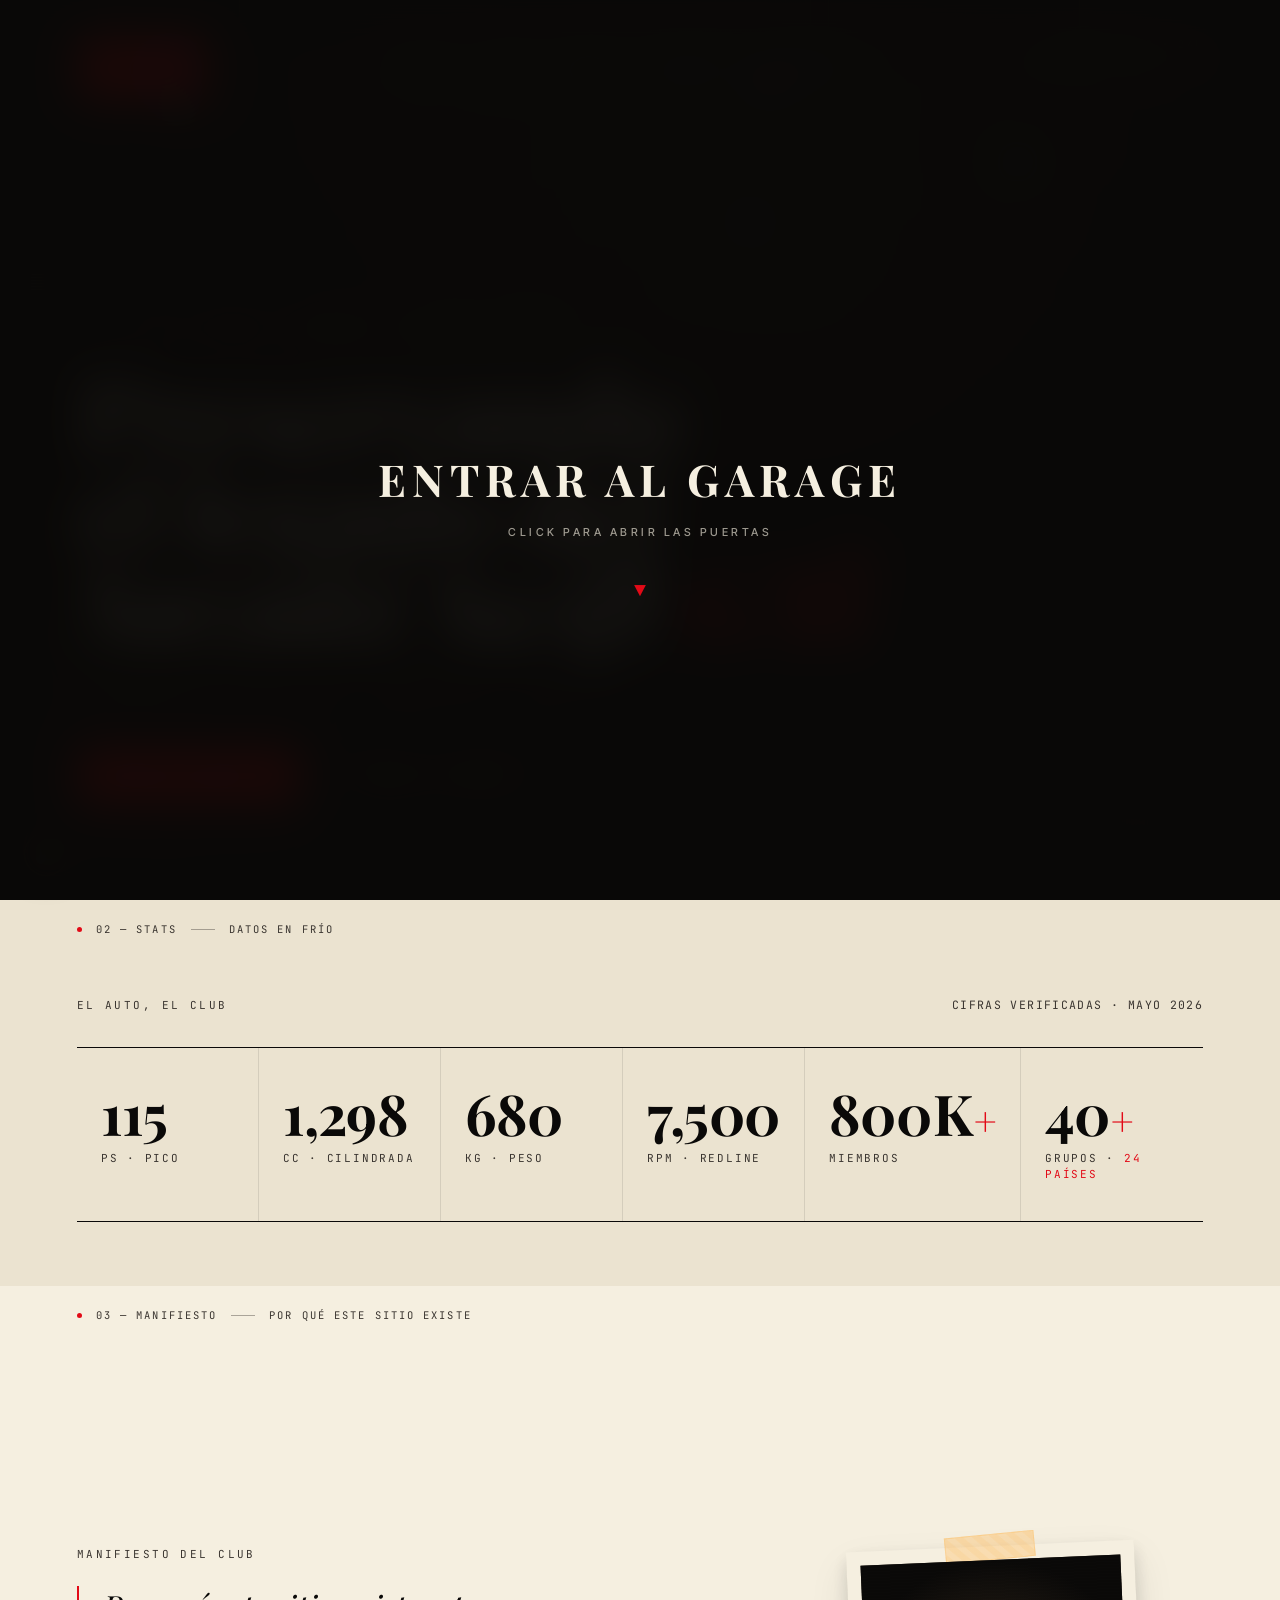
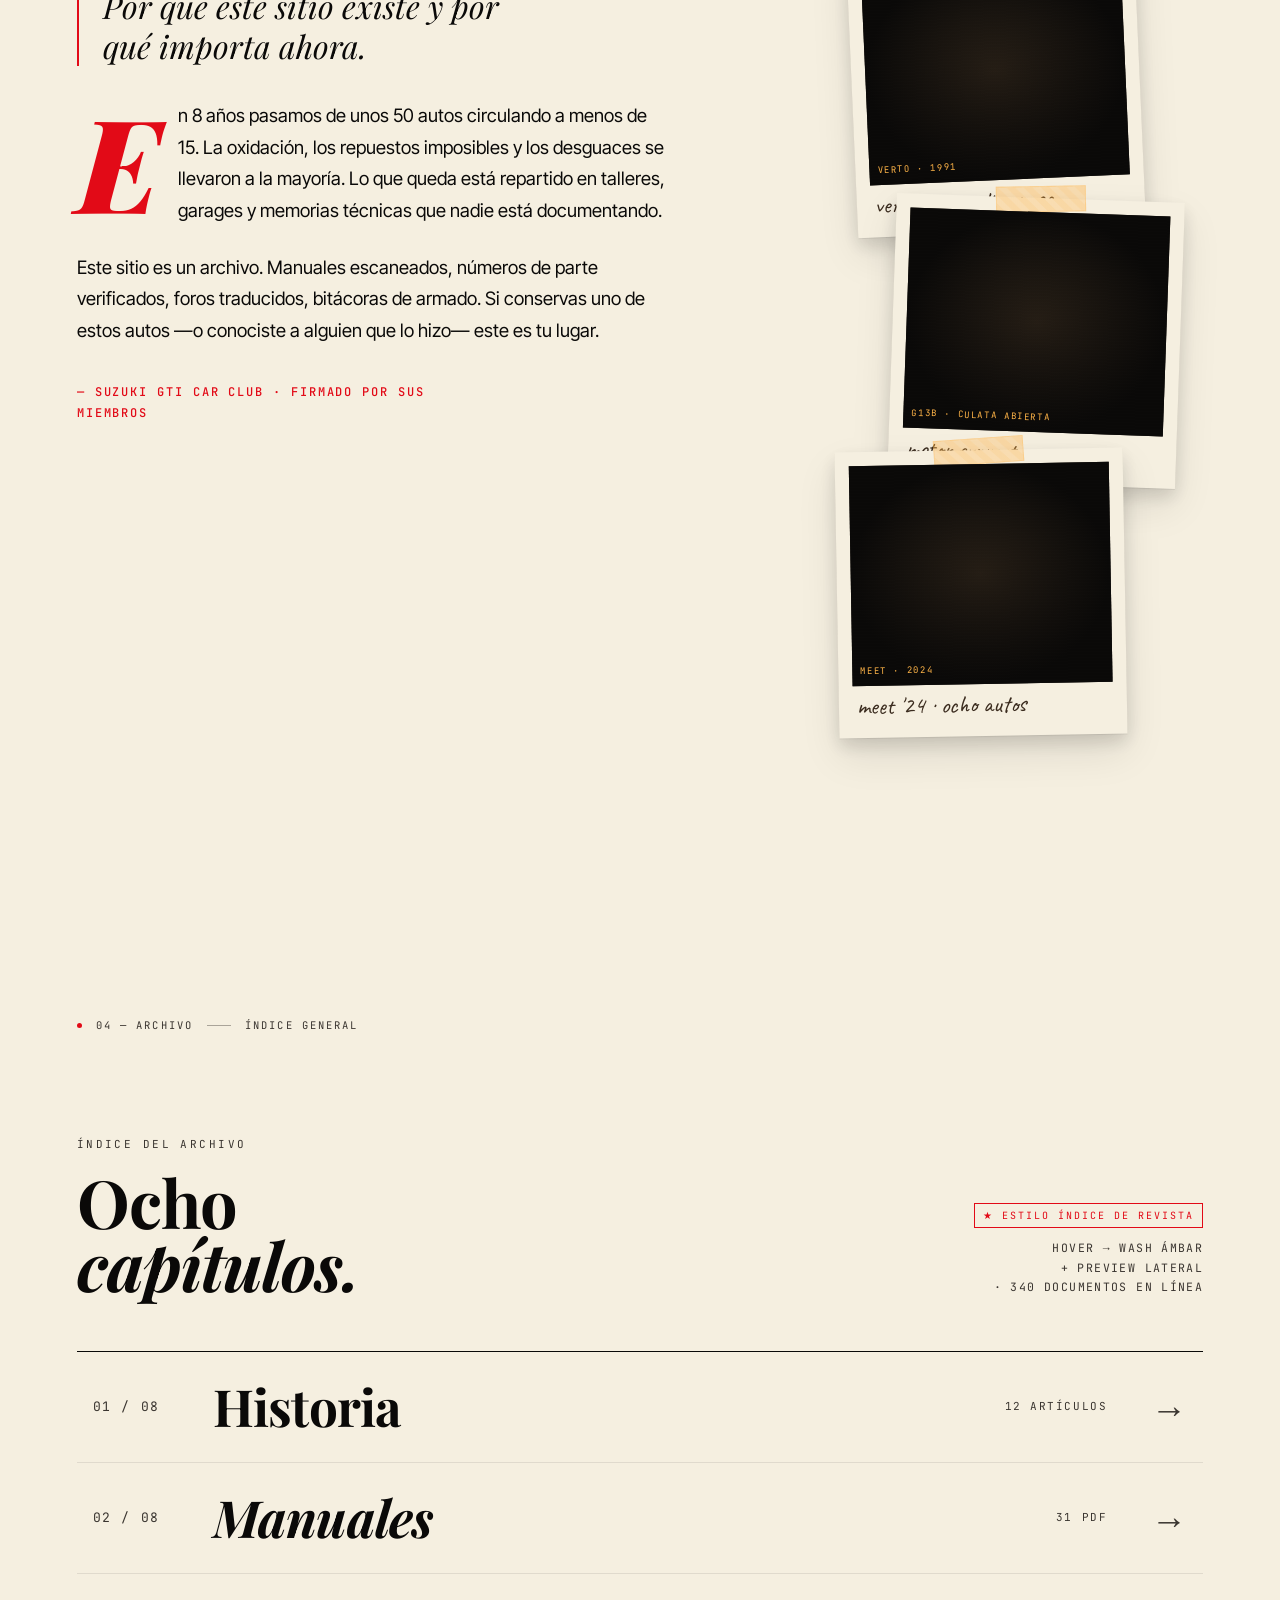
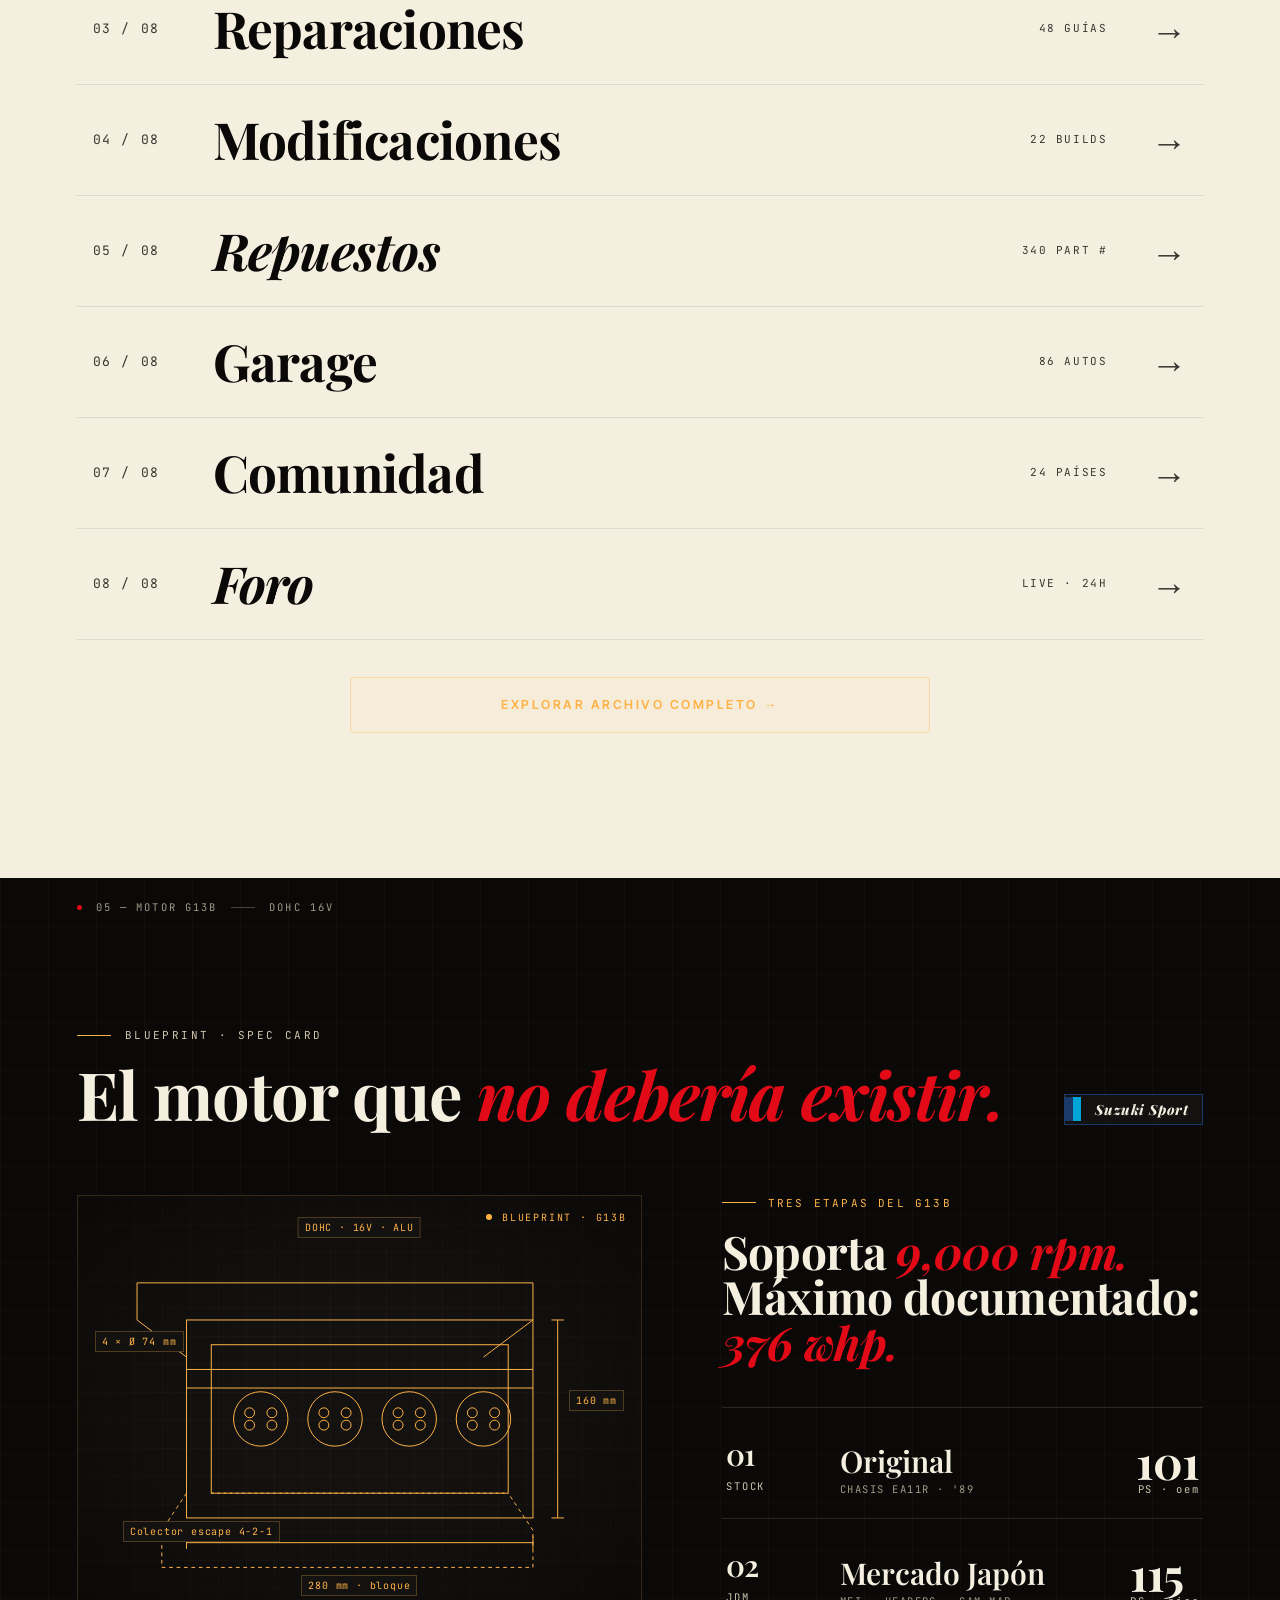
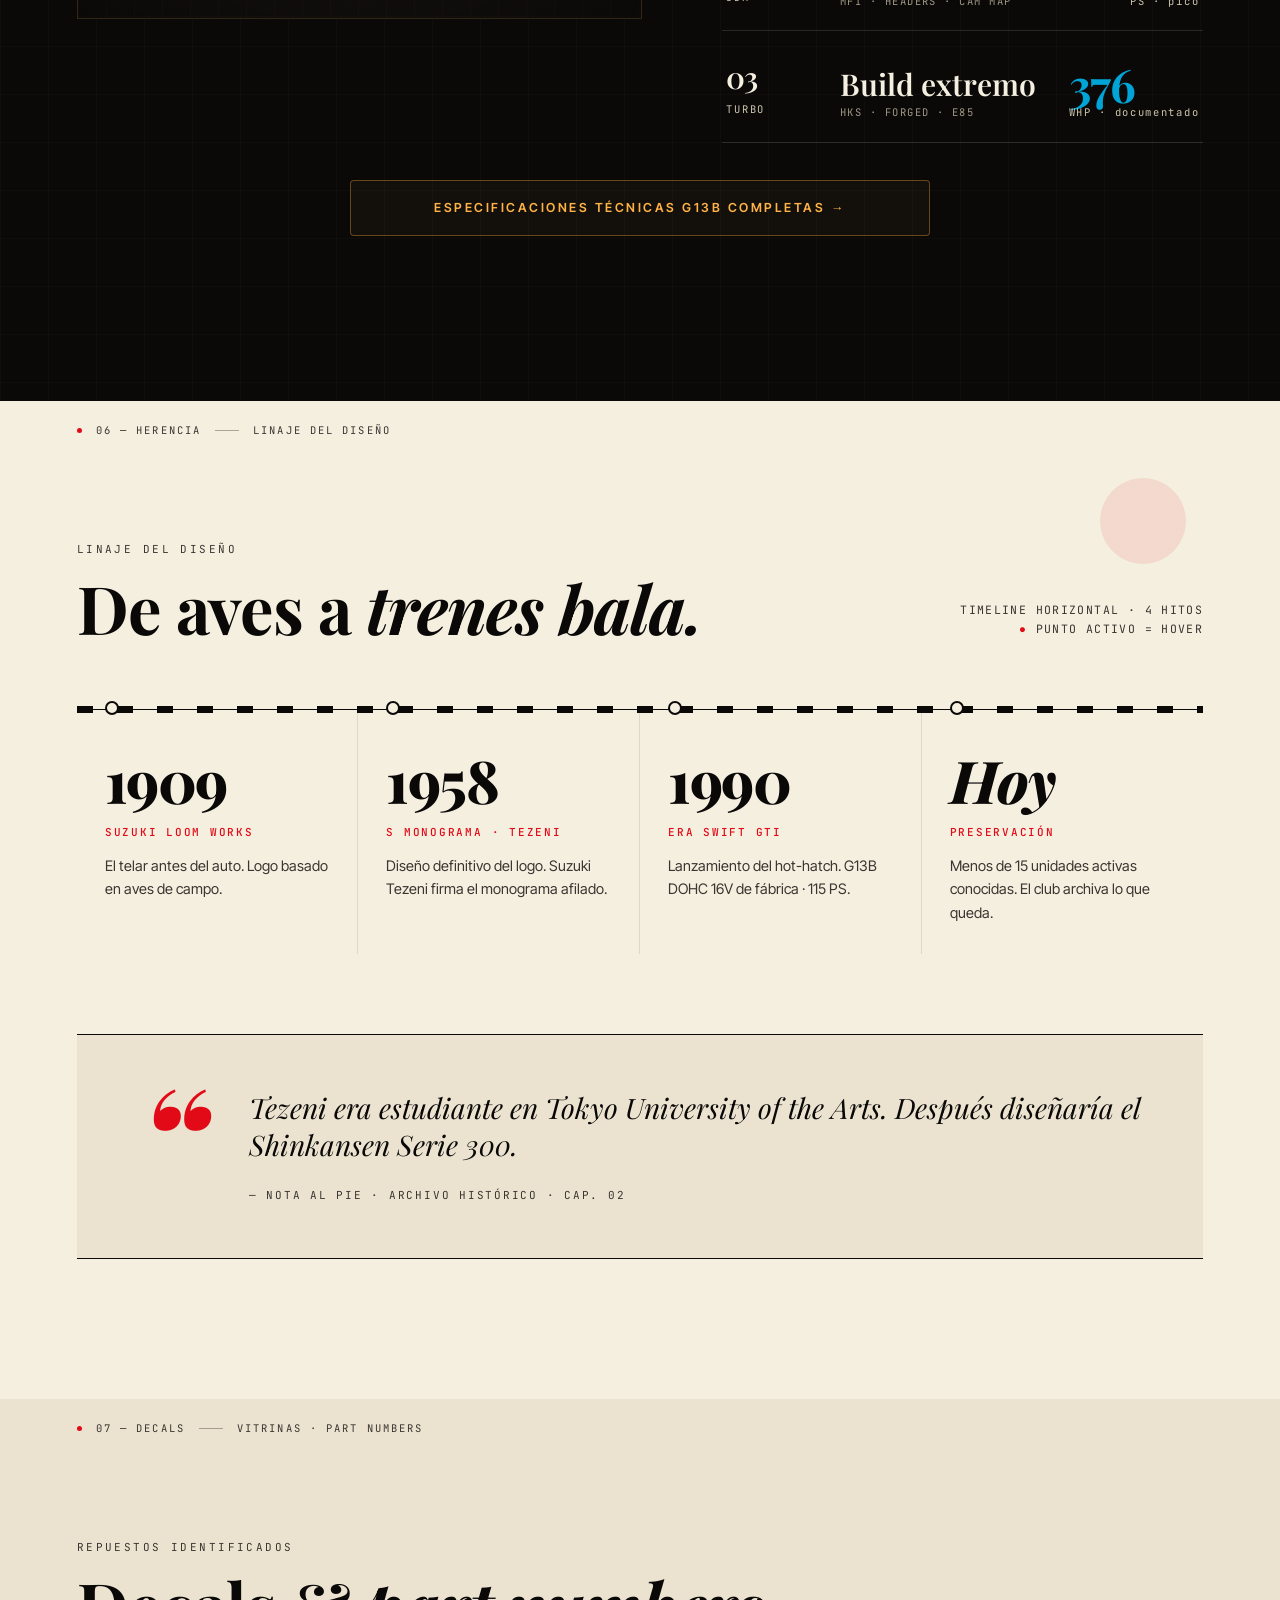
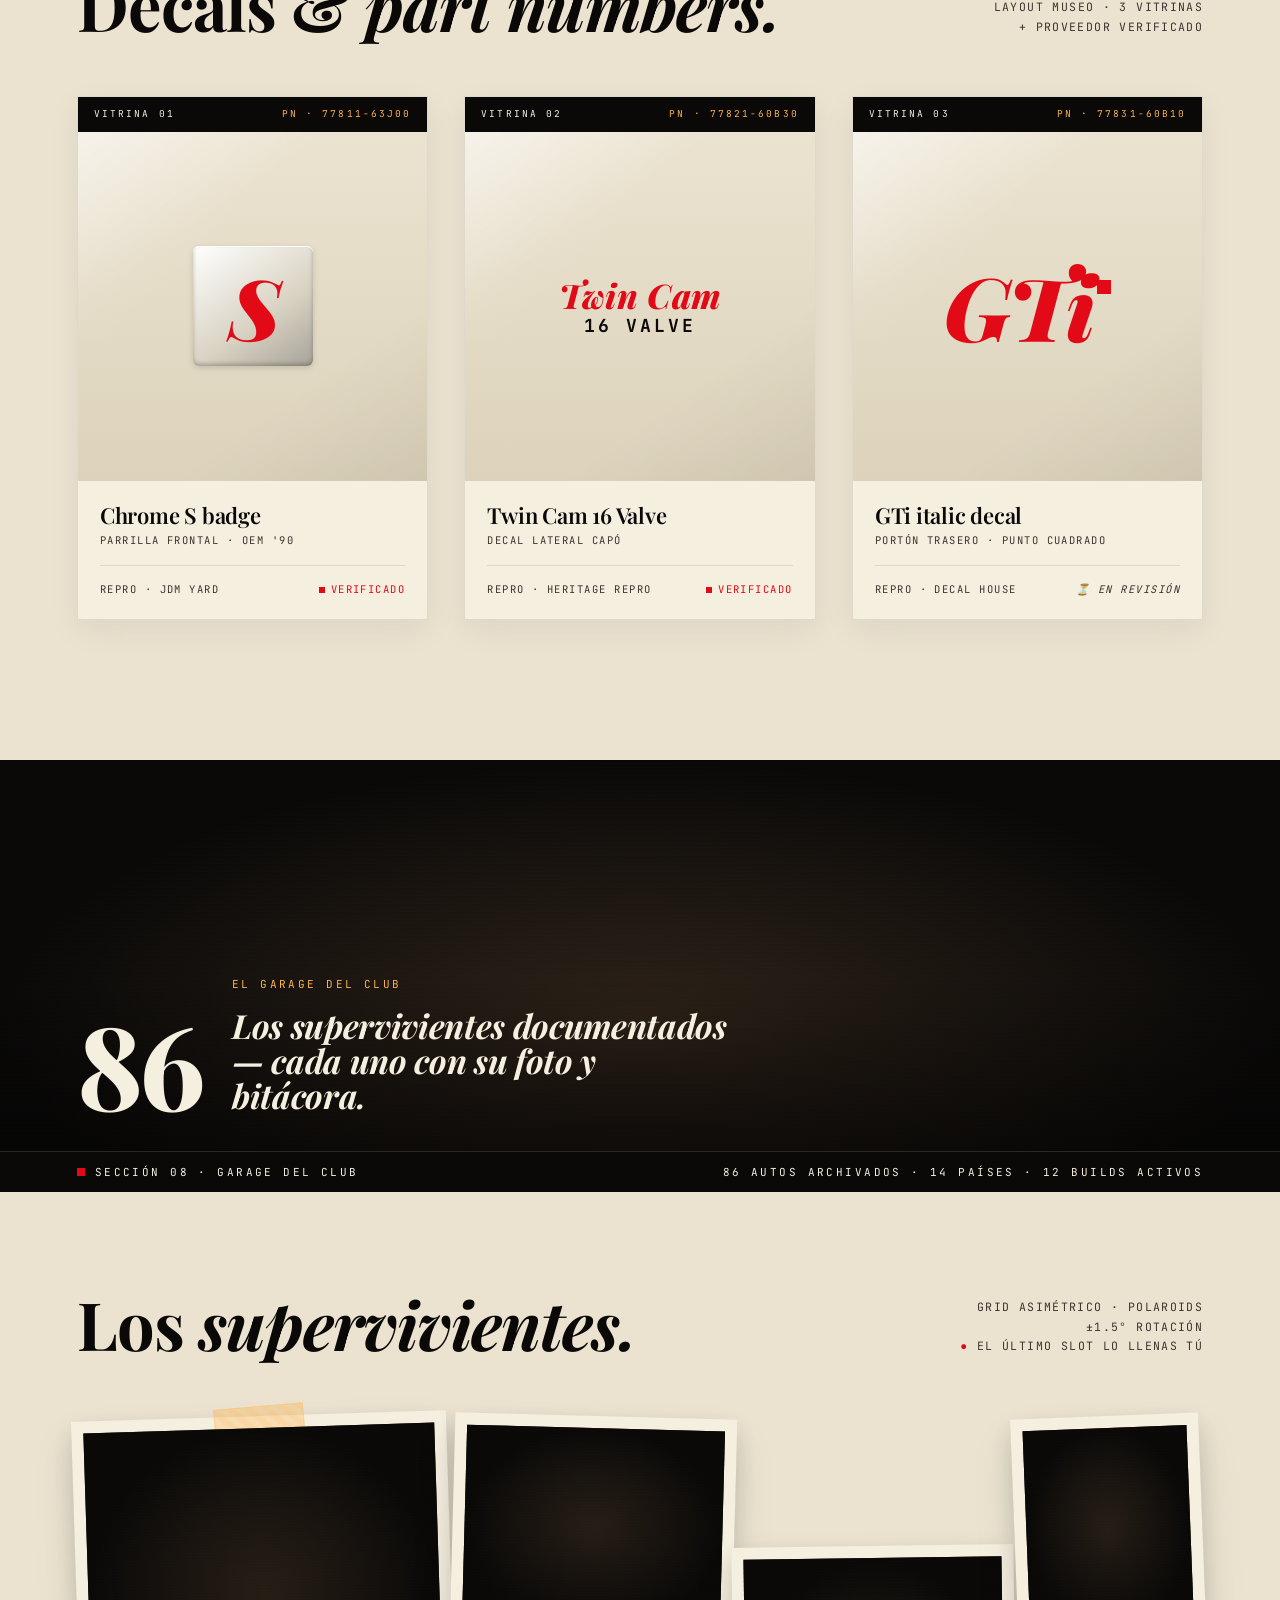
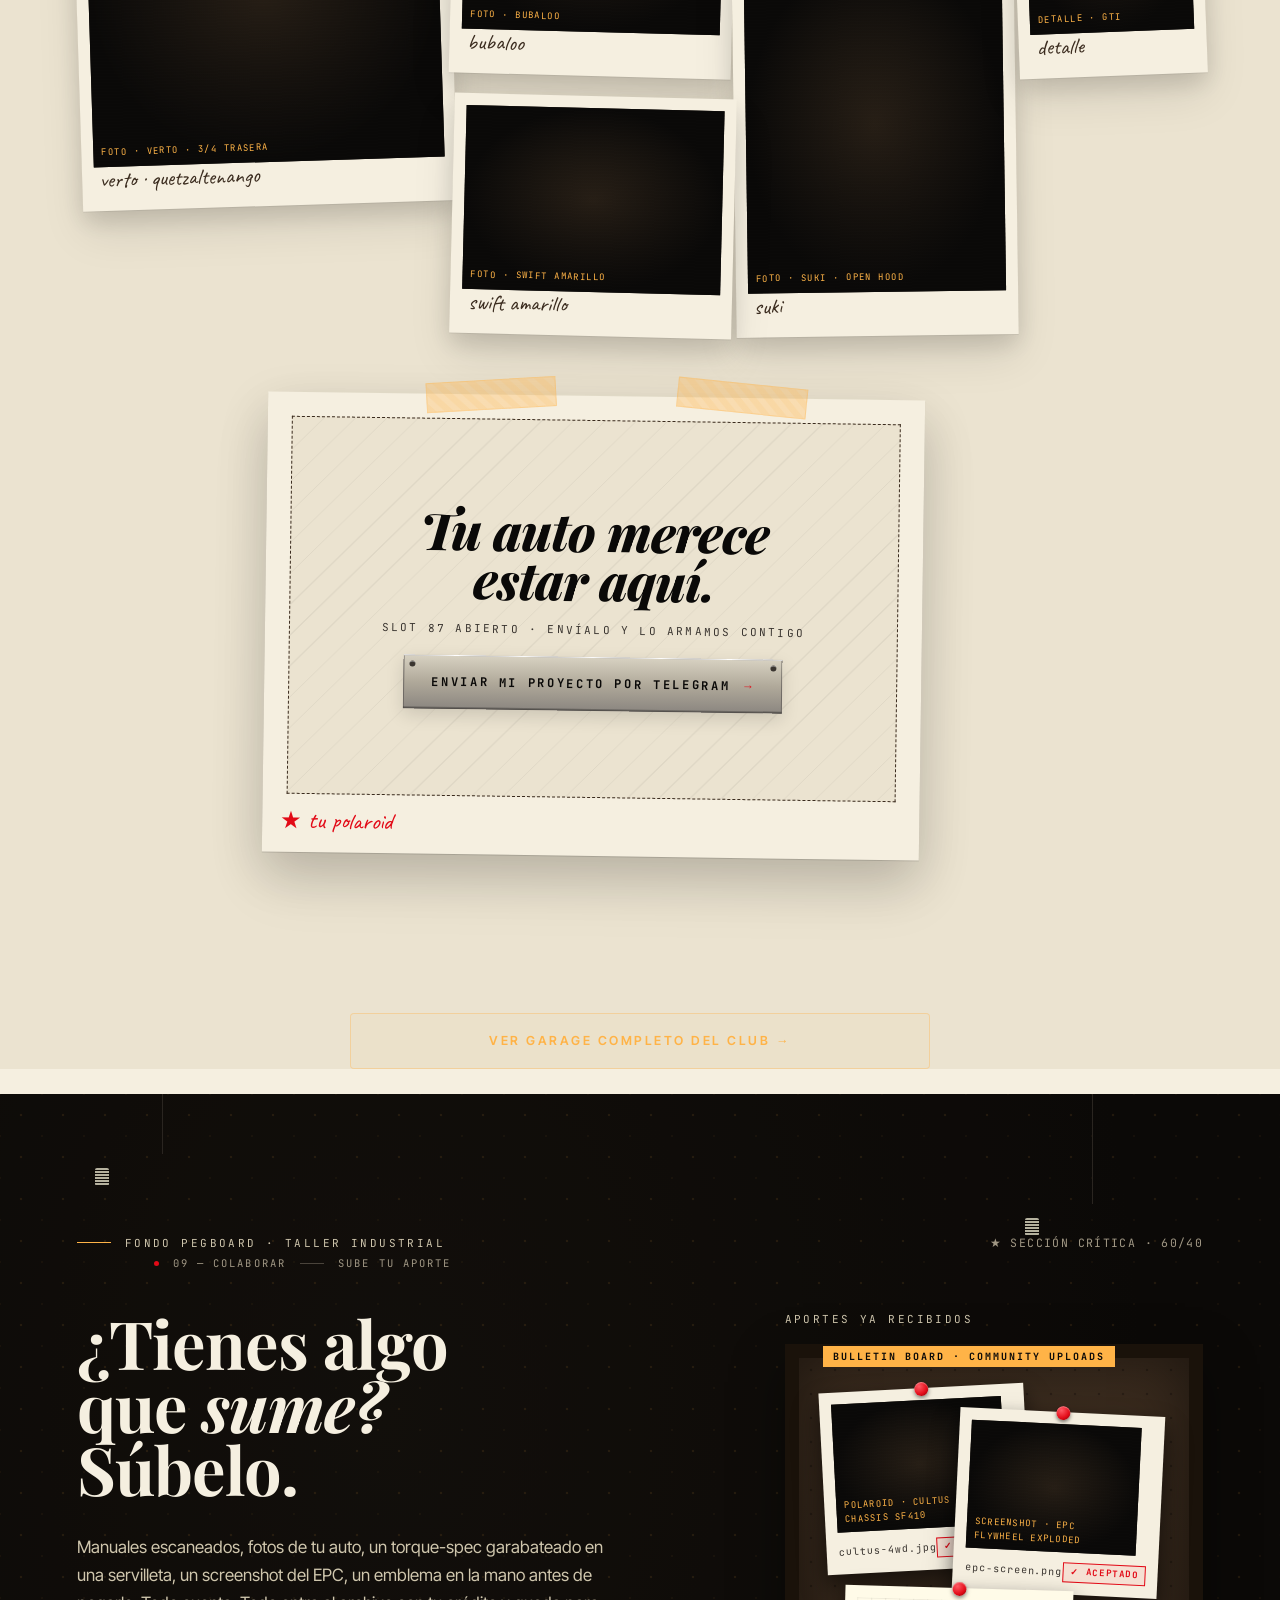
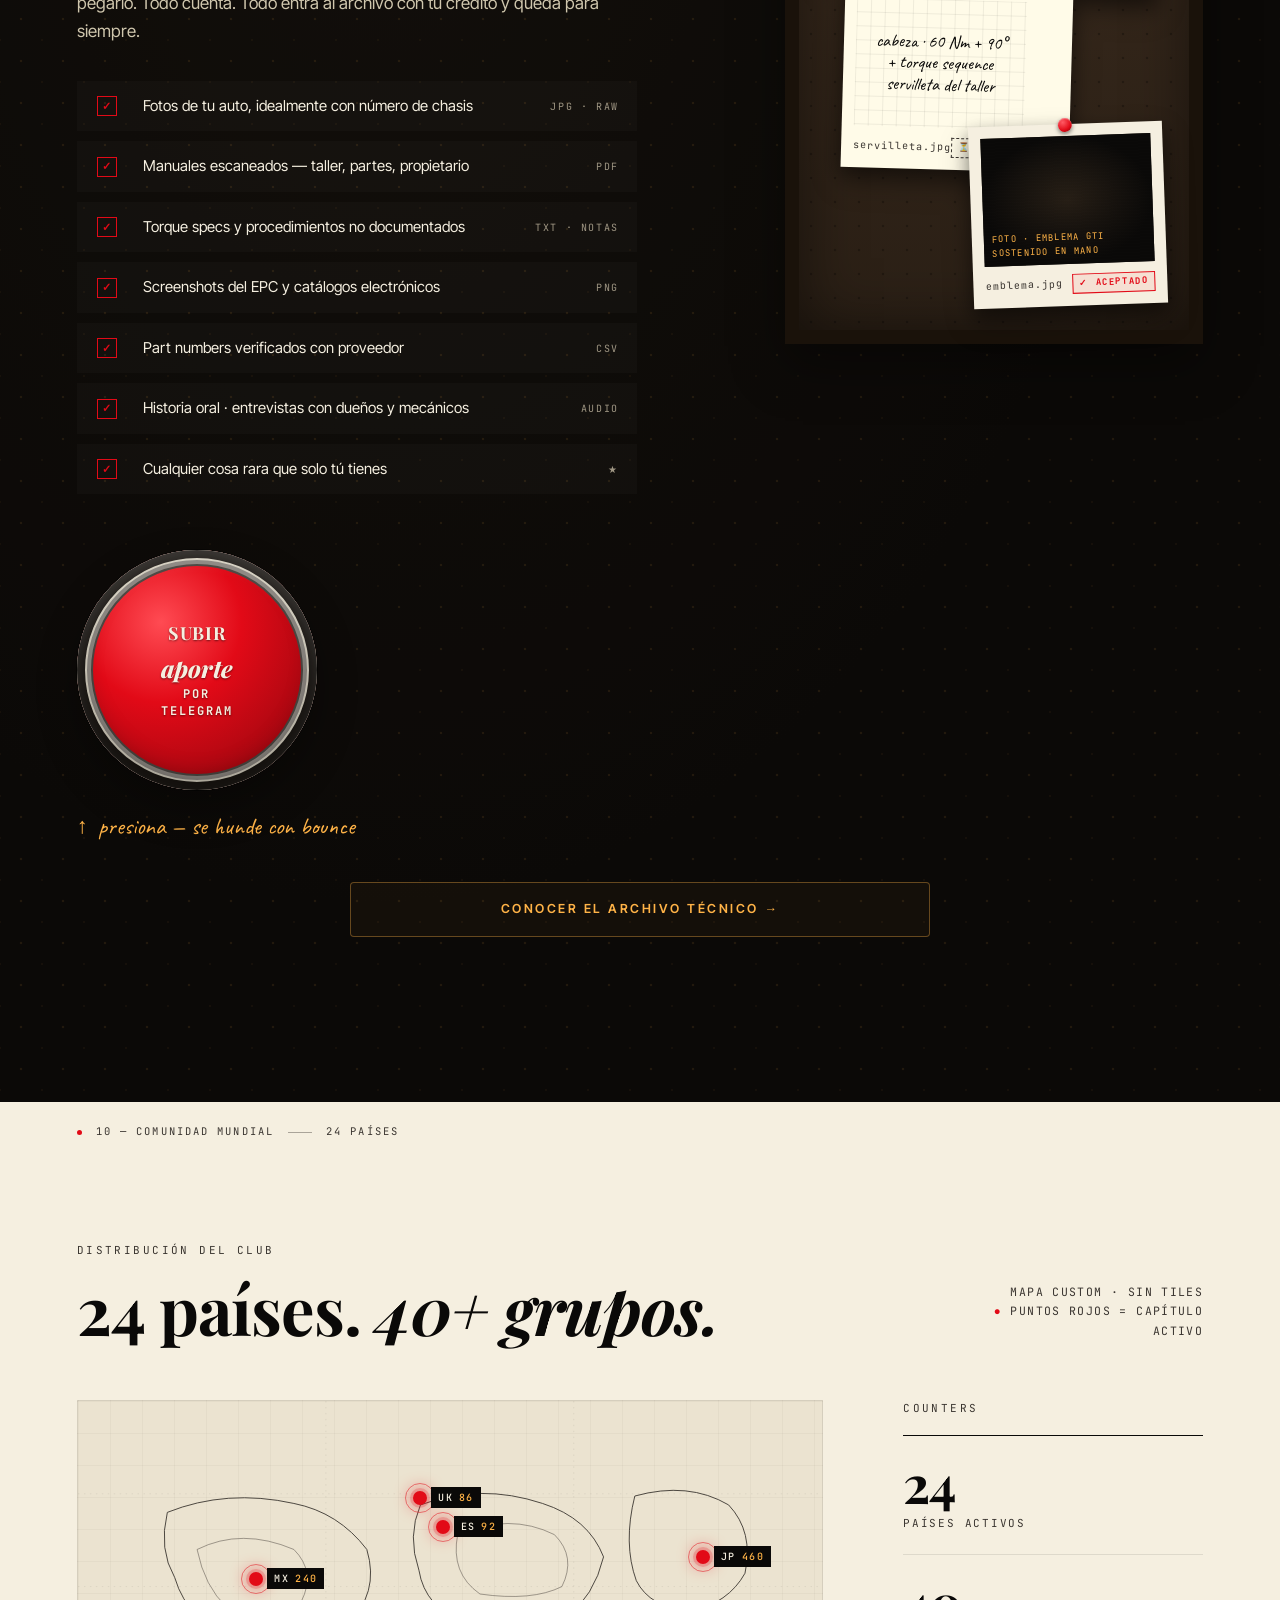
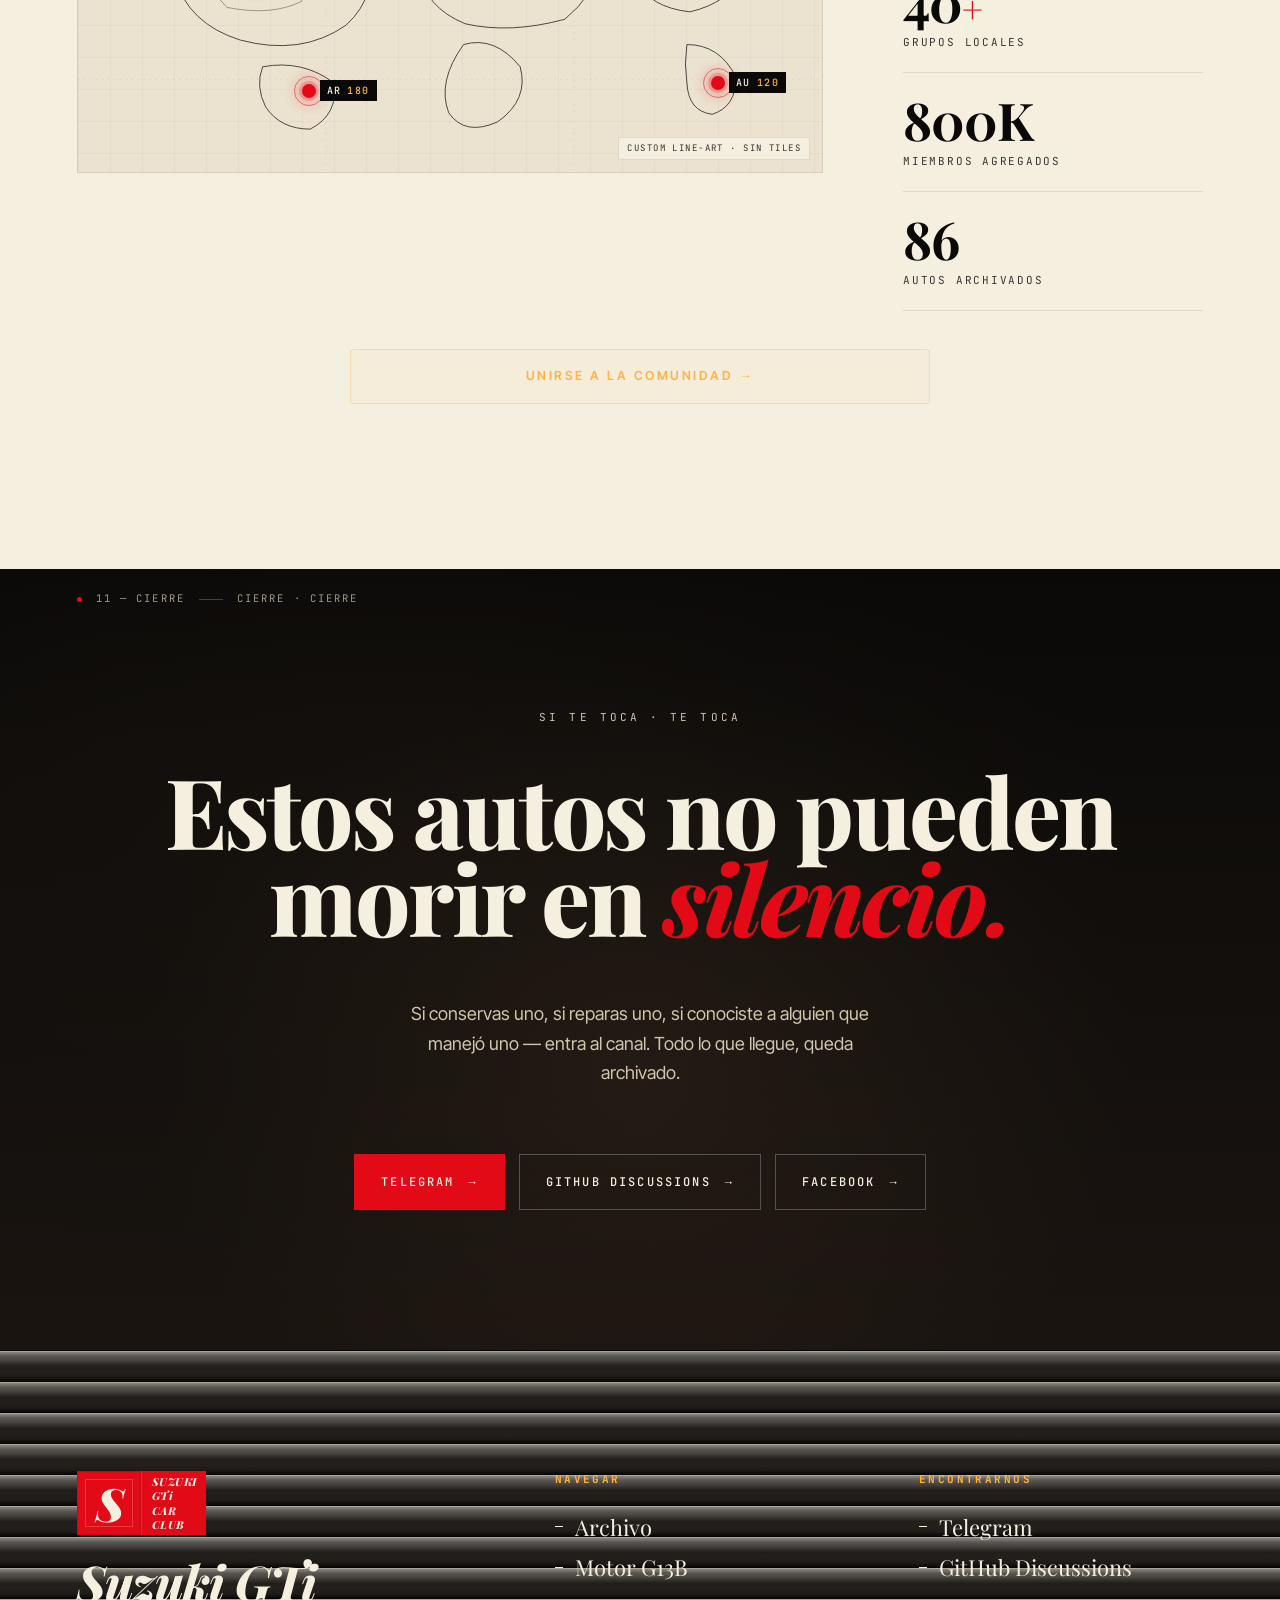
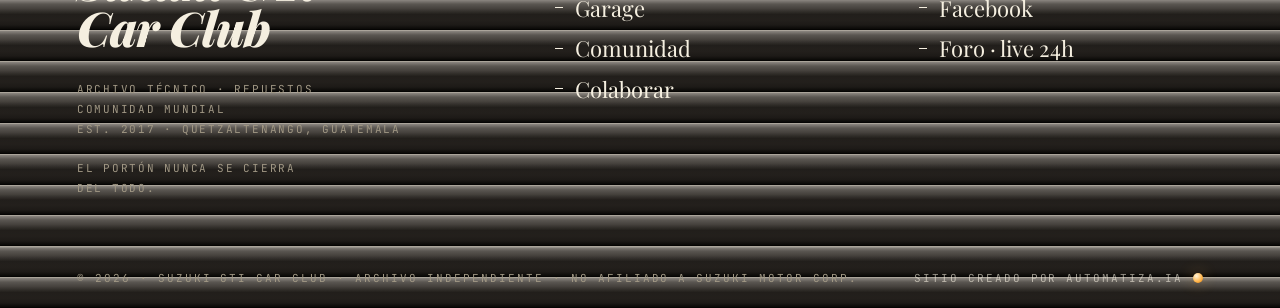
==== commit 8bd4d6e9: "feat: splash 'Entrar al garage' que desbloquea audio en primer click - Full-screen overlay con sol n" ====
--- a/docs/landing/index.html
+++ b/docs/landing/index.html
@@ -726,6 +726,9 @@
 
 
 
+
+
+
 <!-- gti-overlay-injected -->
 <!-- Styles inyectados via JS porque el bundle hace document.documentElement.replaceWith() y borra el head original -->
 <script>
@@ -981,6 +984,72 @@
     '@media (max-width: 720px) {',
     '  html body .gti-colab-illust { width: 250px !important; height: 250px !important; top: auto !important; bottom: 8% !important; right: 50% !important; transform: translateX(50%) scaleX(-1) rotate(2deg) !important; opacity: 0.32 !important; }',
     '}',
+    /* === Splash "Entrar al garage" (desbloquea audio en primer click) === */
+    'html body .gti-enter-splash {',
+    '  position: fixed !important;',
+    '  inset: 0 !important;',
+    '  z-index: 99999 !important;',
+    '  background: rgba(10,9,8,0.94) !important;',
+    '  backdrop-filter: blur(22px) saturate(140%) !important;',
+    '  -webkit-backdrop-filter: blur(22px) saturate(140%) !important;',
+    '  display: flex !important;',
+    '  flex-direction: column !important;',
+    '  align-items: center !important;',
+    '  justify-content: center !important;',
+    '  cursor: pointer !important;',
+    '  transition: opacity .9s ease !important;',
+    "  font-family: 'Inter Tight','Inter',-apple-system,BlinkMacSystemFont,sans-serif !important;",
+    '  color: #F5EFE0 !important;',
+    '  text-align: center !important;',
+    '  padding: 24px !important;',
+    '  border: none !important;',
+    '  width: 100% !important;',
+    '  height: 100% !important;',
+    '}',
+    'html body .gti-enter-splash.fade-out { opacity: 0 !important; pointer-events: none !important; }',
+    'html body .gti-enter-splash .gti-enter-icon {',
+    '  width: 120px !important; height: 120px !important;',
+    '  margin-bottom: 32px !important;',
+    '  background-color: #FFB347 !important;',
+    '  -webkit-mask-image: url("/assets/img/siluetas/swift-rising-sun.svg") !important;',
+    '  mask-image: url("/assets/img/siluetas/swift-rising-sun.svg") !important;',
+    '  -webkit-mask-size: contain !important;',
+    '  mask-size: contain !important;',
+    '  -webkit-mask-repeat: no-repeat !important;',
+    '  mask-repeat: no-repeat !important;',
+    '  -webkit-mask-position: center !important;',
+    '  mask-position: center !important;',
+    '  animation: gti-enter-glow 2.4s ease-in-out infinite !important;',
+    '}',
+    '@keyframes gti-enter-glow { 0%,100% { opacity: 0.72; transform: scale(1); } 50% { opacity: 1; transform: scale(1.04); } }',
+    'html body .gti-enter-splash h2 {',
+    "  font-family: 'Playfair Display','Georgia',serif !important;",
+    '  font-size: clamp(28px, 5vw, 44px) !important;',
+    '  font-weight: 700 !important;',
+    '  letter-spacing: 6px !important;',
+    '  margin: 0 0 12px !important;',
+    '  color: #F5EFE0 !important;',
+    '}',
+    'html body .gti-enter-splash p {',
+    '  font-size: 11px !important;',
+    '  letter-spacing: 3.5px !important;',
+    '  opacity: 0.62 !important;',
+    '  text-transform: uppercase !important;',
+    '  margin: 0 !important;',
+    '  font-weight: 500 !important;',
+    '}',
+    'html body .gti-enter-splash .gti-enter-pulse {',
+    '  margin-top: 36px !important;',
+    '  font-size: 20px !important;',
+    '  color: #E20A17 !important;',
+    '  animation: gti-enter-arrow 1.4s ease-in-out infinite !important;',
+    '  font-family: monospace !important;',
+    '}',
+    '@keyframes gti-enter-arrow { 0%,100% { transform: translateY(0); opacity: 0.85; } 50% { transform: translateY(6px); opacity: 1; } }',
+    '@media (max-width: 720px) {',
+    '  html body .gti-enter-splash .gti-enter-icon { width: 88px !important; height: 88px !important; margin-bottom: 24px !important; }',
+    '  html body .gti-enter-splash h2 { letter-spacing: 4px !important; }',
+    '}',
     /* === Mute toggle (sistema de audio) === */
     'html body .gti-mute-toggle {',
     '  position: fixed !important;',
@@ -1064,39 +1133,6 @@
       if (!closeSnd) { closeSnd = new Audio('/assets/sound/garage-close.mp3'); closeSnd.preload = 'auto'; closeSnd.volume = 0.32; closeSnd.load(); }
     }
 
-    function _scheduleTic(ctx) {
-      var t = ctx.currentTime;
-      var osc = ctx.createOscillator();
-      var gain = ctx.createGain();
-      osc.type = 'triangle';
-      osc.frequency.setValueAtTime(2400, t);
-      osc.frequency.exponentialRampToValueAtTime(1100, t + 0.04);
-      gain.gain.setValueAtTime(0.0001, t);
-      gain.gain.exponentialRampToValueAtTime(0.22, t + 0.005);
-      gain.gain.exponentialRampToValueAtTime(0.0001, t + 0.06);
-      osc.connect(gain).connect(ctx.destination);
-      osc.start(t);
-      osc.stop(t + 0.08);
-    }
-
-    function playTic() {
-      console.log('[GTi audio] tic called, muted=', muted);
-      if (muted) return;
-      var ctx = initContext();
-      console.log('[GTi audio] ctx=', ctx, 'state=', ctx && ctx.state);
-      if (!ctx) return;
-      if (ctx.state === 'suspended') {
-        var p = ctx.resume();
-        if (p && p.then) p.then(function() {
-          console.log('[GTi audio] ctx resumed, scheduling tic');
-          _scheduleTic(ctx);
-        });
-        else _scheduleTic(ctx);
-      } else {
-        _scheduleTic(ctx);
-      }
-    }
-
     function playOpen() {
       console.log('[GTi audio] open called, muted=', muted, 'already=', openPlayed, 'gesture=', userGestureSeen);
       if (muted || openPlayed || !userGestureSeen) return;
@@ -1142,15 +1178,36 @@
       }
     }
 
+    function _warmupCtx(ctx) {
+      /* Pre-calienta el AudioContext con un buffer silencioso (evita glitches en primer tic) */
+      try {
+        var buf = ctx.createBuffer(1, 1, 22050);
+        var src = ctx.createBufferSource();
+        src.buffer = buf;
+        src.connect(ctx.destination);
+        src.start(0);
+      } catch(e) {}
+    }
+
     function markGesture() {
+      var first = !userGestureSeen;
       userGestureSeen = true;
+      if (first) {
+        var ctx = initContext();
+        if (ctx && ctx.state === 'suspended') {
+          var p = ctx.resume();
+          if (p && p.then) p.then(function() { _warmupCtx(ctx); });
+          else _warmupCtx(ctx);
+        } else if (ctx) {
+          _warmupCtx(ctx);
+        }
+      }
       playOpen();
       if (pendingClose) { pendingClose = false; playClose(); }
     }
 
     return {
       preload: preloadShutters,
-      tic: playTic,
       open: playOpen,
       close: playClose,
       isMuted: function() { return muted; },
@@ -1175,6 +1232,12 @@
   var backTopHTML = '<button class="gti-back-top" id="gtiBackTop" aria-label="' + BACK_LABEL + '">↑</button>';
   var heroBgHTML = '<div class="gti-hero-bg" id="gtiHeroBg" aria-hidden="true"></div>';
   var muteBtnHTML = '<button class="gti-mute-toggle" id="gtiMuteToggle" aria-label="Silenciar sonidos">🔊</button>';
+  var enterSplashHTML = '<div id="gtiEnterSplash" class="gti-enter-splash" role="button" tabindex="0" aria-label="Entrar al garage">' +
+    '<div class="gti-enter-icon" aria-hidden="true"></div>' +
+    '<h2>ENTRAR AL GARAGE</h2>' +
+    '<p>Click para abrir las puertas</p>' +
+    '<div class="gti-enter-pulse" aria-hidden="true">▼</div>' +
+    '</div>';
   var sLogosHTML = '<div class="gti-s-logo pos-1" aria-hidden="true"></div>' +
                    '<div class="gti-s-logo pos-2" aria-hidden="true"></div>' +
                    '<div class="gti-s-logo pos-3" aria-hidden="true"></div>' +
@@ -1226,24 +1289,14 @@
       mute.addEventListener('click', function(ev) {
         ev.preventDefault();
         GTiAudio.toggleMuted();
-        if (!GTiAudio.isMuted()) {
-          GTiAudio.tic();
-          GTiAudio.markGesture();
-        }
+        if (!GTiAudio.isMuted()) GTiAudio.markGesture();
       });
     }
 
-    /* Tic en TODOS los botones/links del sitio + gestos REALES */
-    if (!document.__gtiTicWired) {
-      document.__gtiTicWired = true;
-      document.addEventListener('click', function(ev) {
-        GTiAudio.markGesture();
-        var t = ev.target.closest('a, button, [role="button"], .deep-nav, .gti-section-cta, .gti-back-top');
-        if (!t) return;
-        /* excluir mute toggle (no tic propio) y elementos sin accion real */
-        if (t.classList && t.classList.contains('gti-mute-toggle')) return;
-        GTiAudio.tic();
-      }, true);
+    /* Listener global de gestos REALES para destrabar autoplay (sin tics) */
+    if (!document.__gtiGestureWired) {
+      document.__gtiGestureWired = true;
+      document.addEventListener('click', function() { GTiAudio.markGesture(); }, true);
       document.addEventListener('touchend', function() { GTiAudio.markGesture(); }, true);
       document.addEventListener('keydown', function() { GTiAudio.markGesture(); }, true);
     }
@@ -1341,6 +1394,24 @@
       document.body.insertAdjacentHTML('beforeend', muteBtnHTML);
       GTiAudio.preload();
     }
+    // 3c. Splash "Entrar al garage" - solo una vez por sesion
+    if (!document.getElementById('gtiEnterSplash') && sessionStorage.getItem('gti-entered') !== '1') {
+      document.body.insertAdjacentHTML('beforeend', enterSplashHTML);
+      var splash = document.getElementById('gtiEnterSplash');
+      var entered = false;
+      function _enter() {
+        if (entered) return;
+        entered = true;
+        GTiAudio.markGesture();
+        splash.classList.add('fade-out');
+        sessionStorage.setItem('gti-entered', '1');
+        setTimeout(function() { if (splash.parentNode) splash.parentNode.removeChild(splash); }, 950);
+      }
+      splash.addEventListener('click', _enter);
+      splash.addEventListener('keydown', function(ev) {
+        if (ev.key === 'Enter' || ev.key === ' ') { ev.preventDefault(); _enter(); }
+      });
+    }
     // 4. Hero background (sol naciente — SOLO dentro del header/hero, no fixed)
     injectHeroBg();
     // 4b. Logos Suzuki "S" antiguos (4 instancias en el hero)
@@ -1382,10 +1453,30 @@
     if (ensure() || tries > 100) clearInterval(iv);
   }, 200);
 
-  // PWA Service Worker registration (offline-first support)
+  // PWA Service Worker registration con auto-reload al detectar version nueva
   if ('serviceWorker' in navigator) {
     window.addEventListener('load', function() {
       navigator.serviceWorker.register('/sw.js', { scope: '/' })
+        .then(function(reg) {
+          /* Si hay una nueva SW esperando, forzar activacion y recargar */
+          reg.addEventListener('updatefound', function() {
+            var newSW = reg.installing;
+            if (!newSW) return;
+            newSW.addEventListener('statechange', function() {
+              if (newSW.state === 'installed' && navigator.serviceWorker.controller) {
+                console.log('[GTi SW] new version available, reloading');
+                newSW.postMessage({ type: 'SKIP_WAITING' });
+              }
+            });
+          });
+          /* Reload una vez cuando el controller cambia */
+          var reloading = false;
+          navigator.serviceWorker.addEventListener('controllerchange', function() {
+            if (reloading) return;
+            reloading = true;
+            window.location.reload();
+          });
+        })
         .catch(function(err) { console.warn('[GTi] SW registration:', err); });
     });
   }
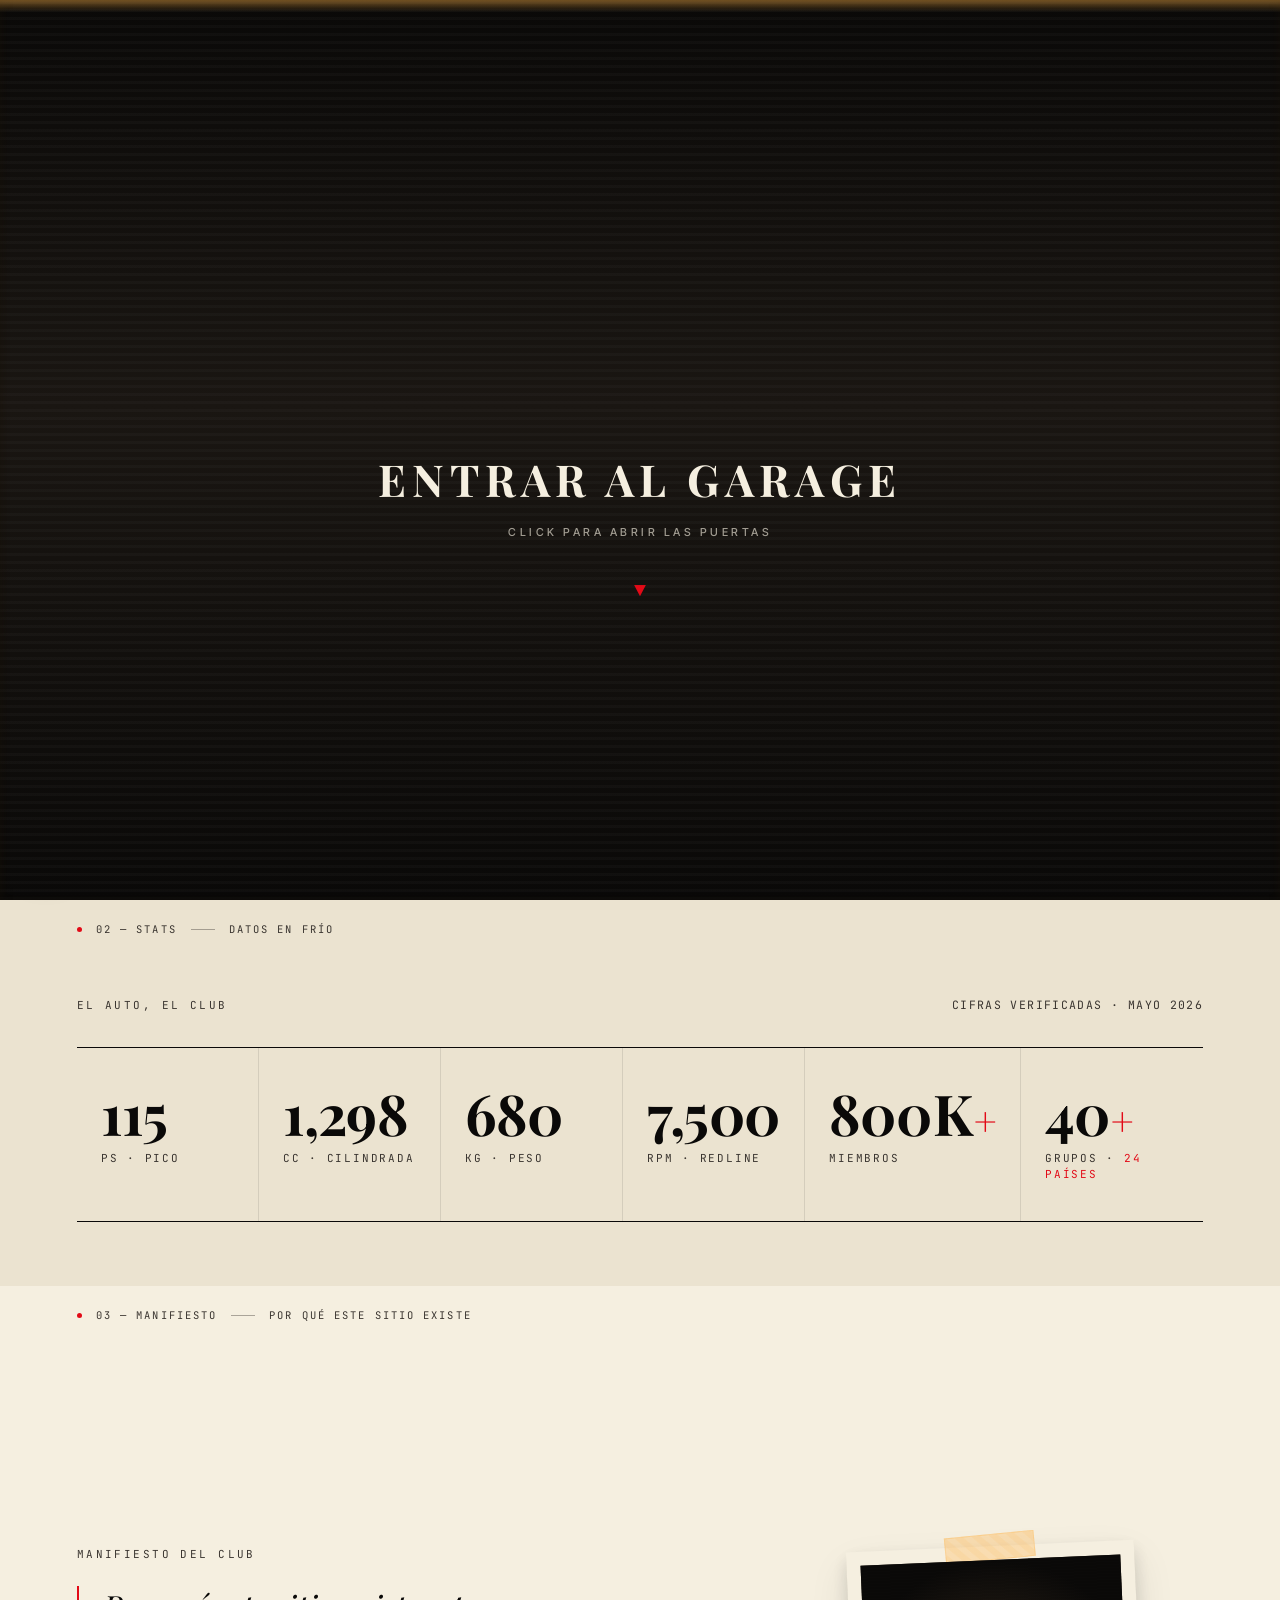
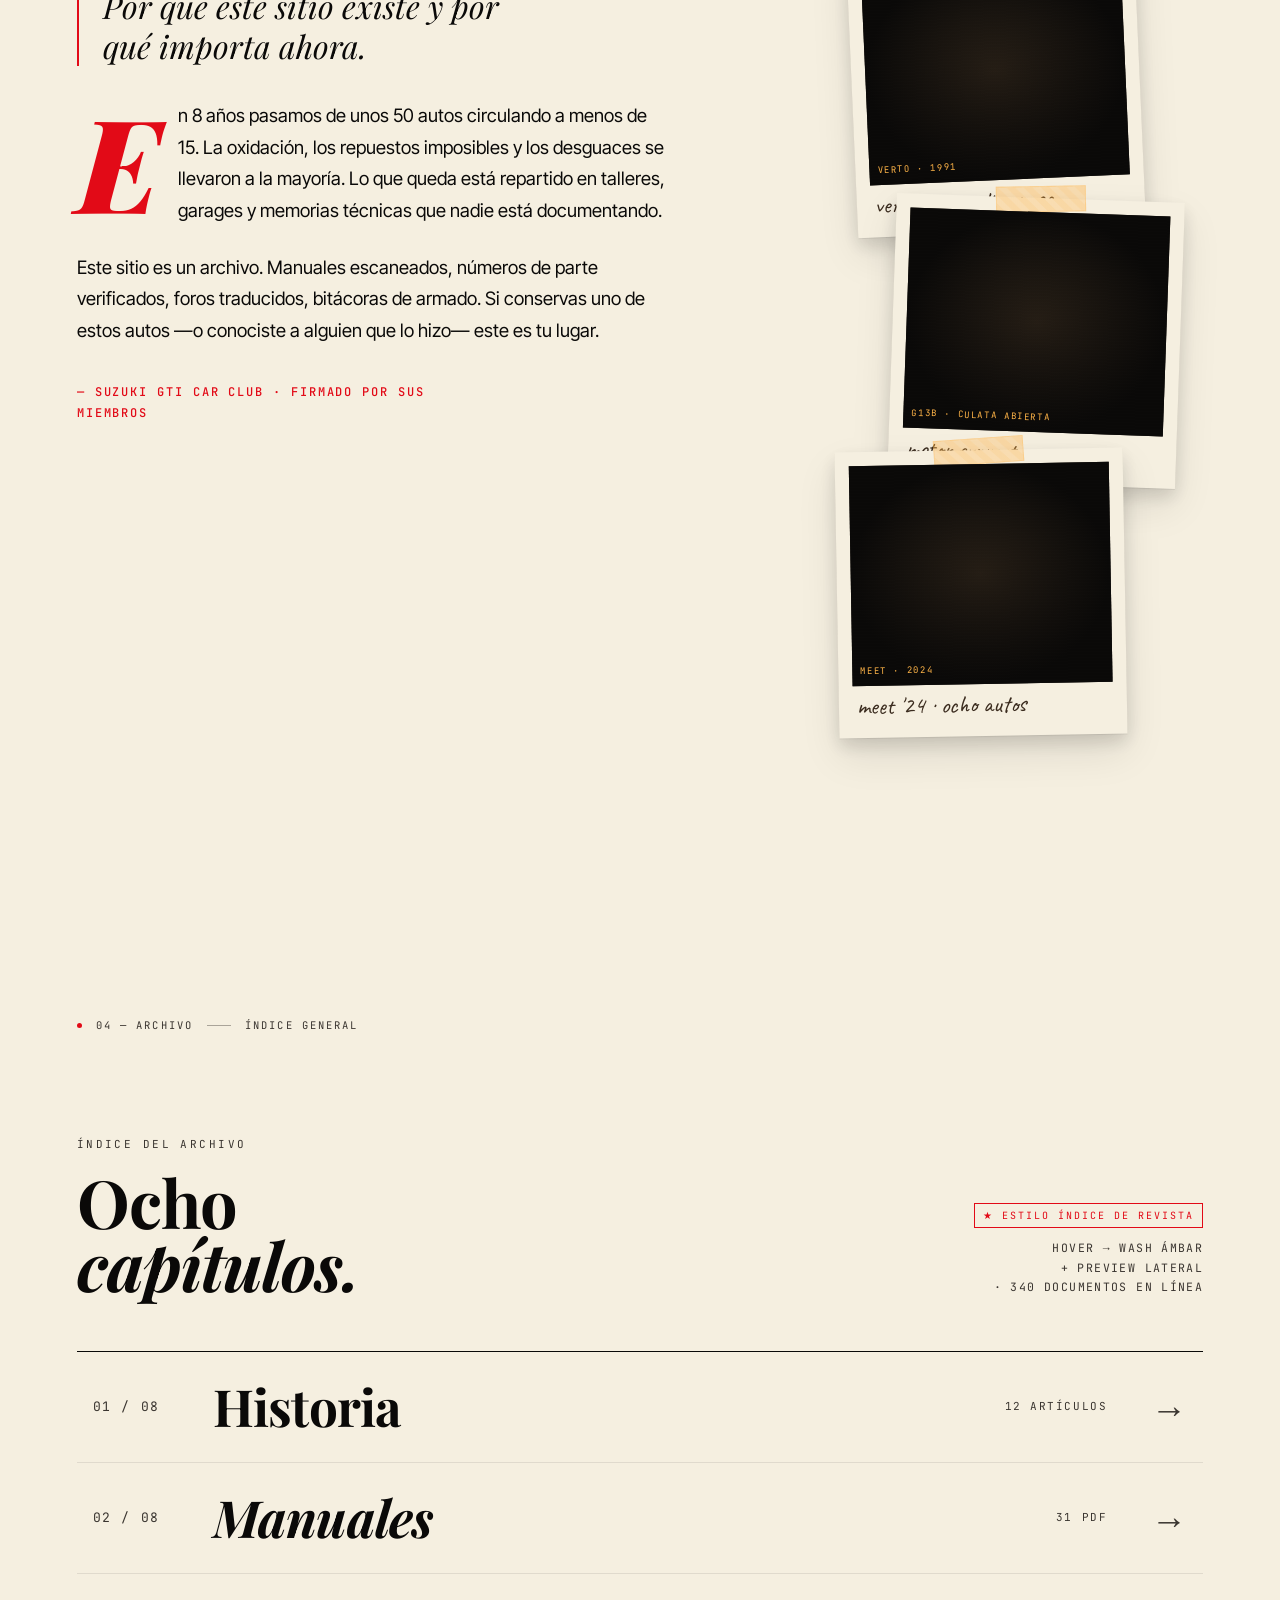
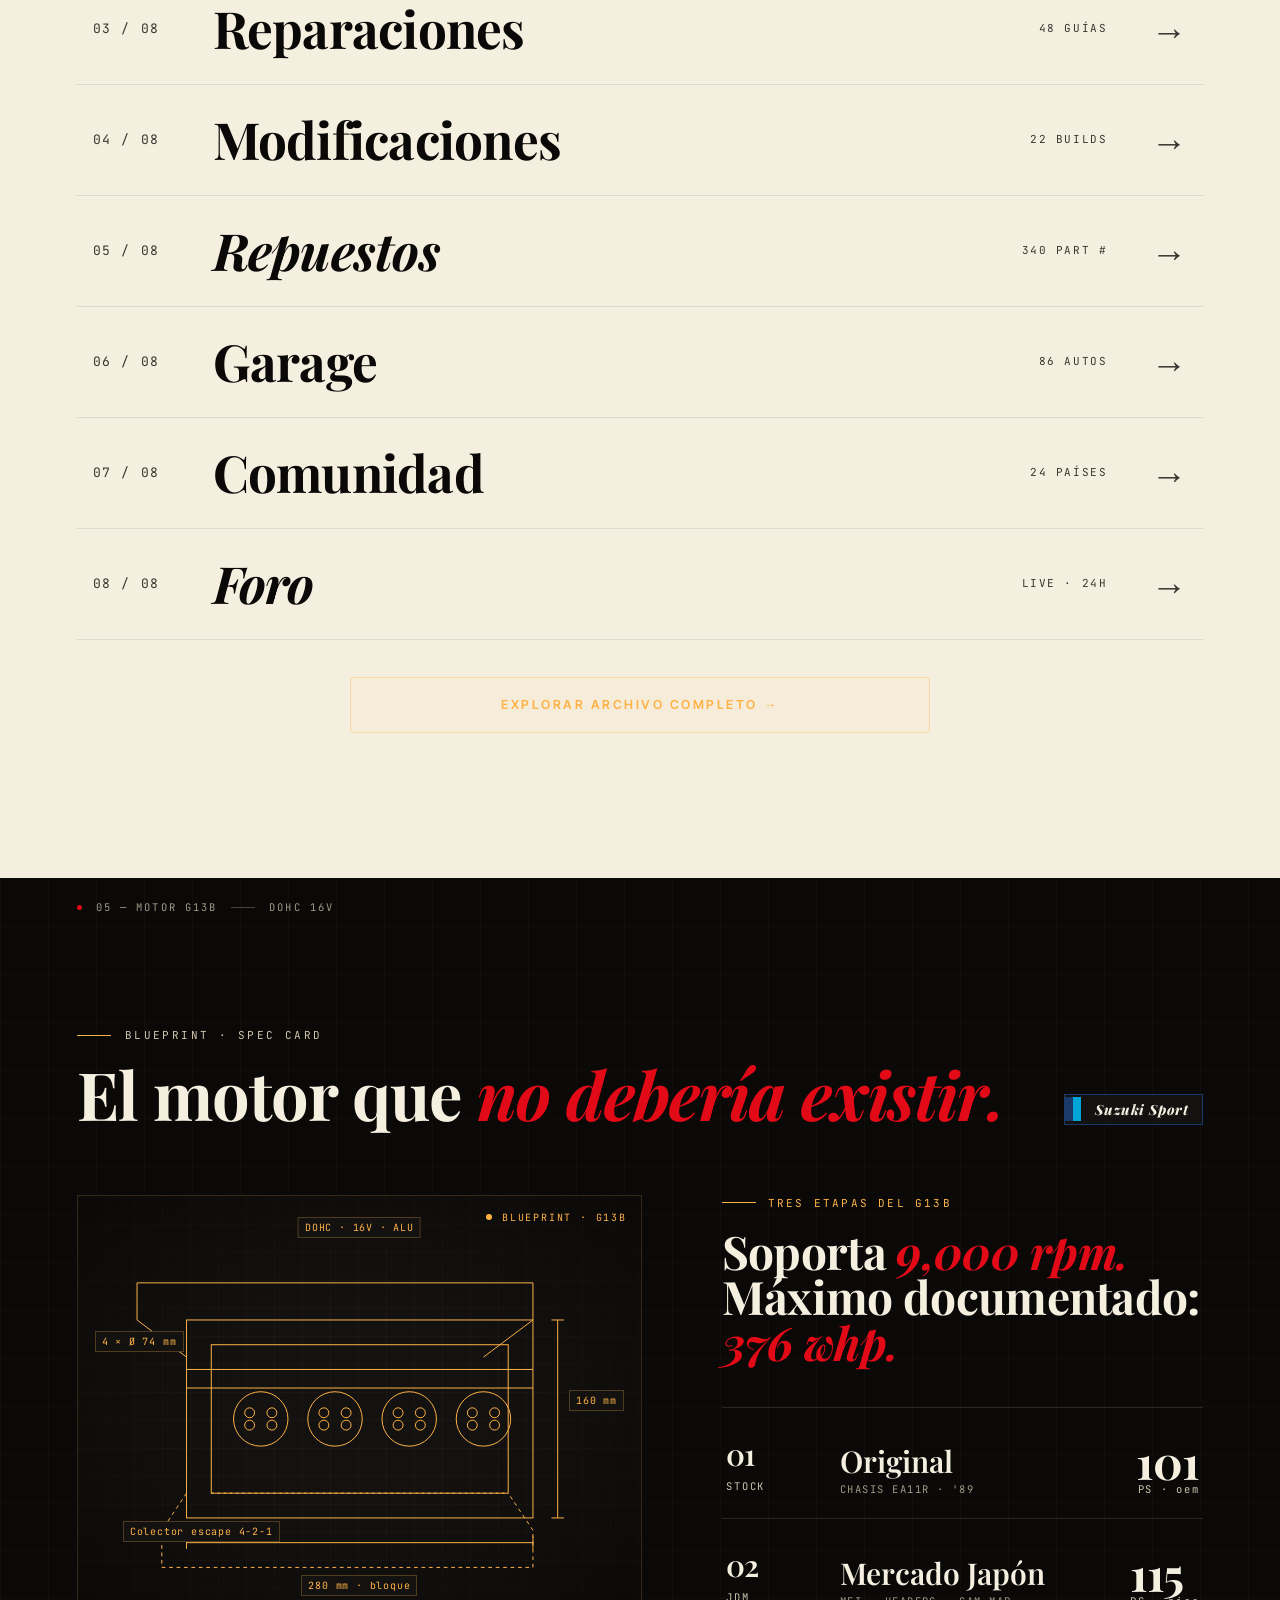
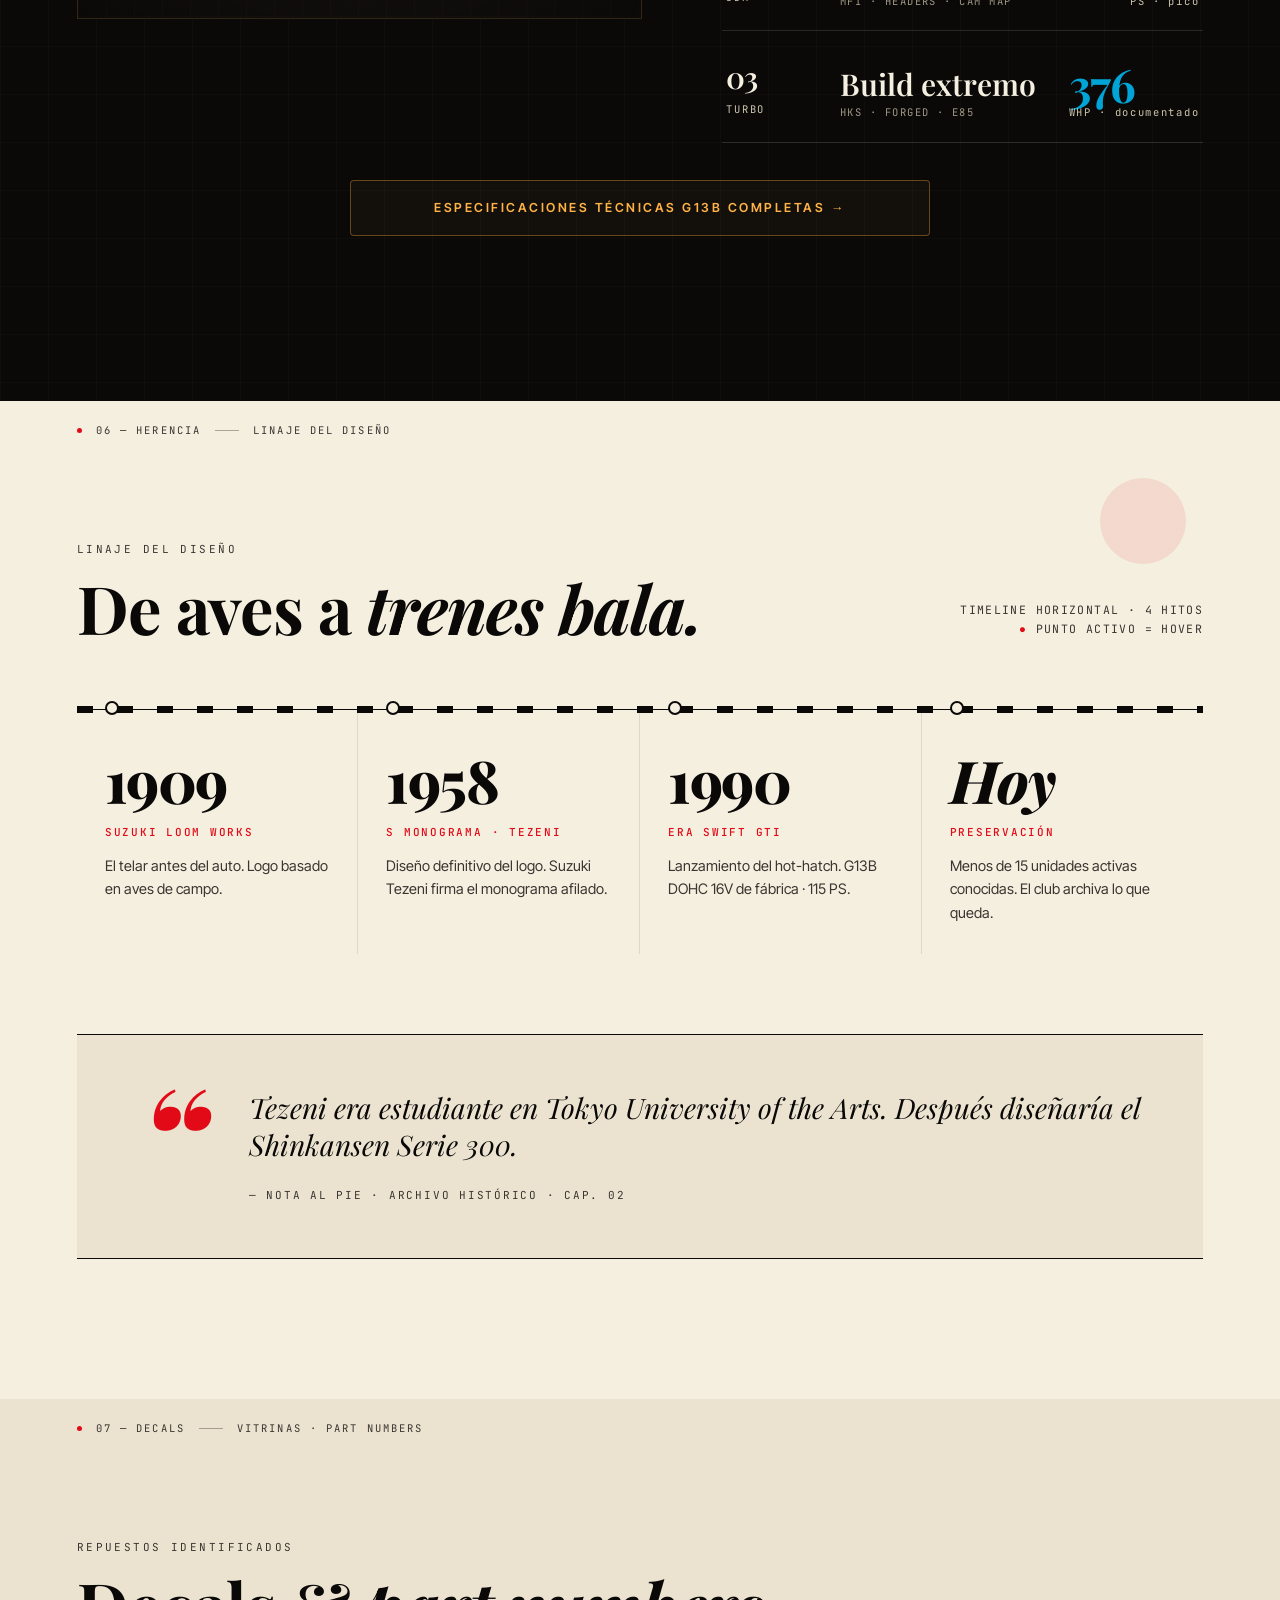
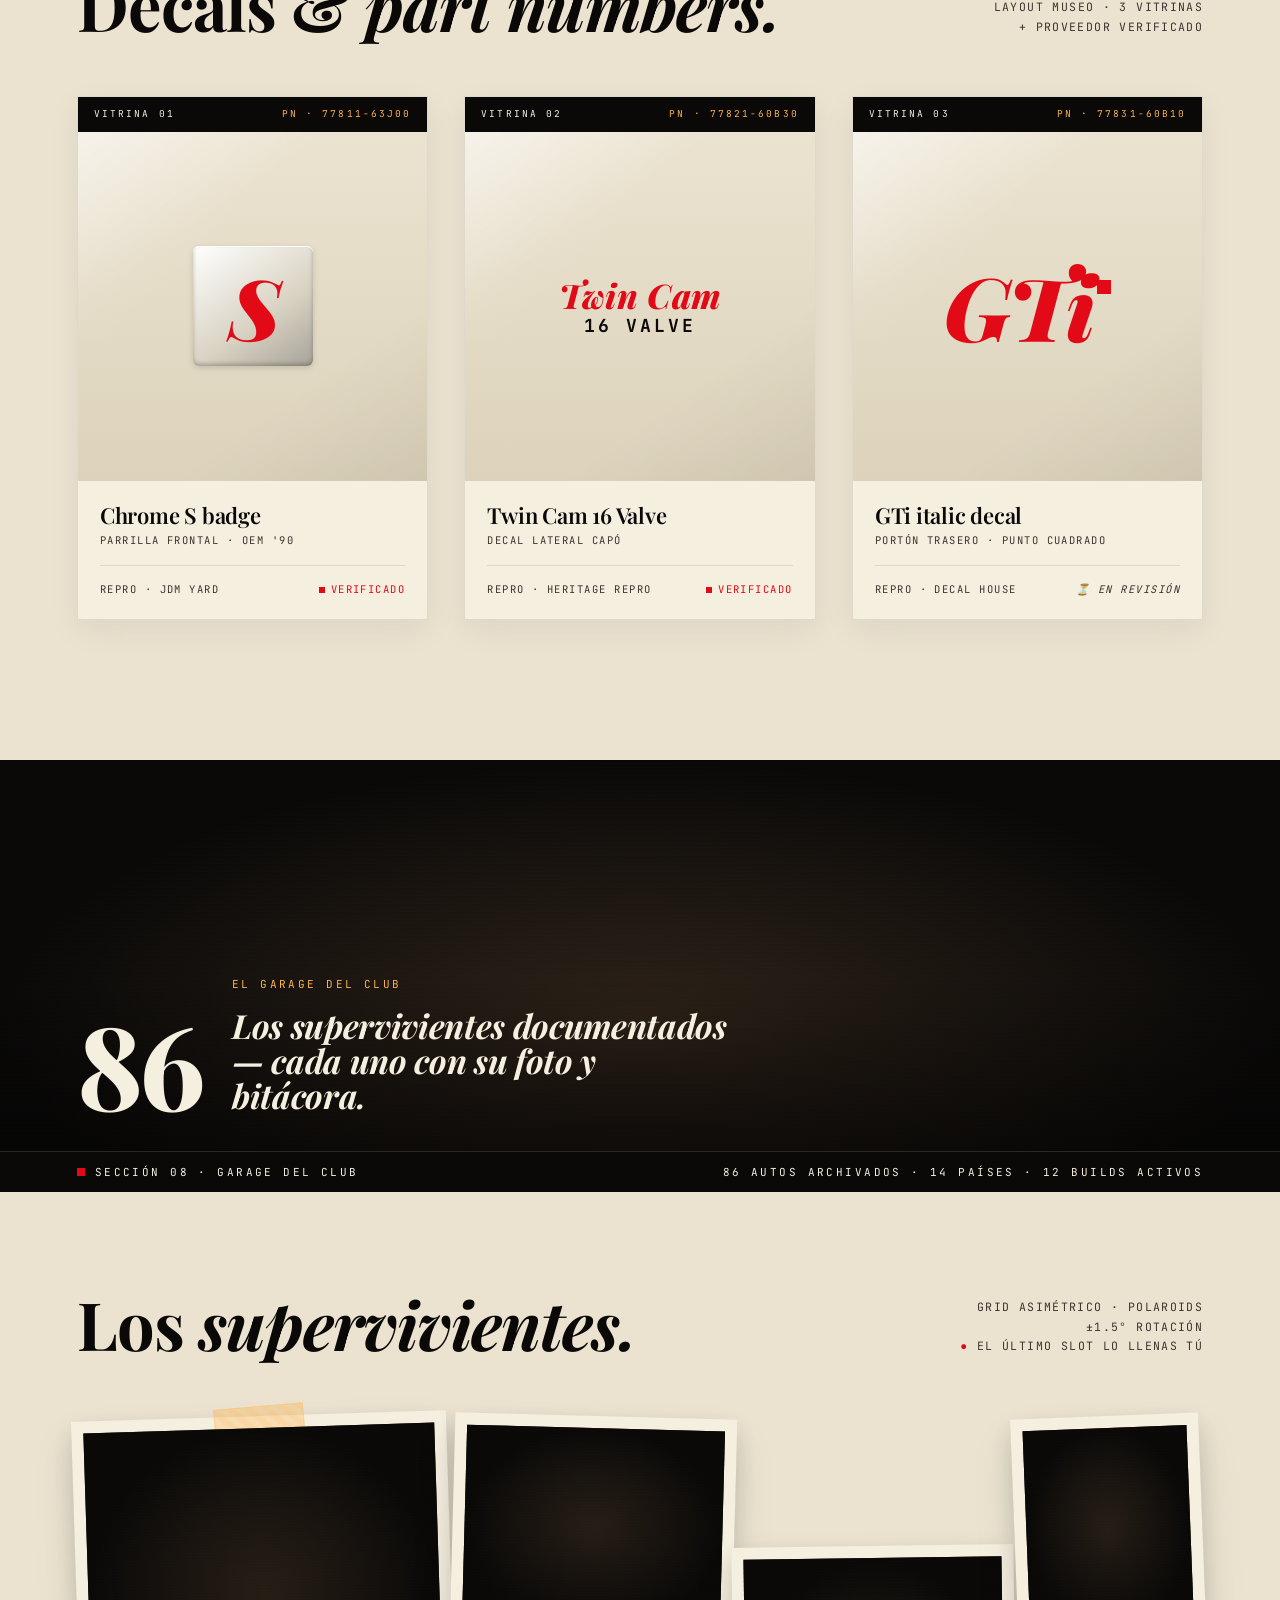
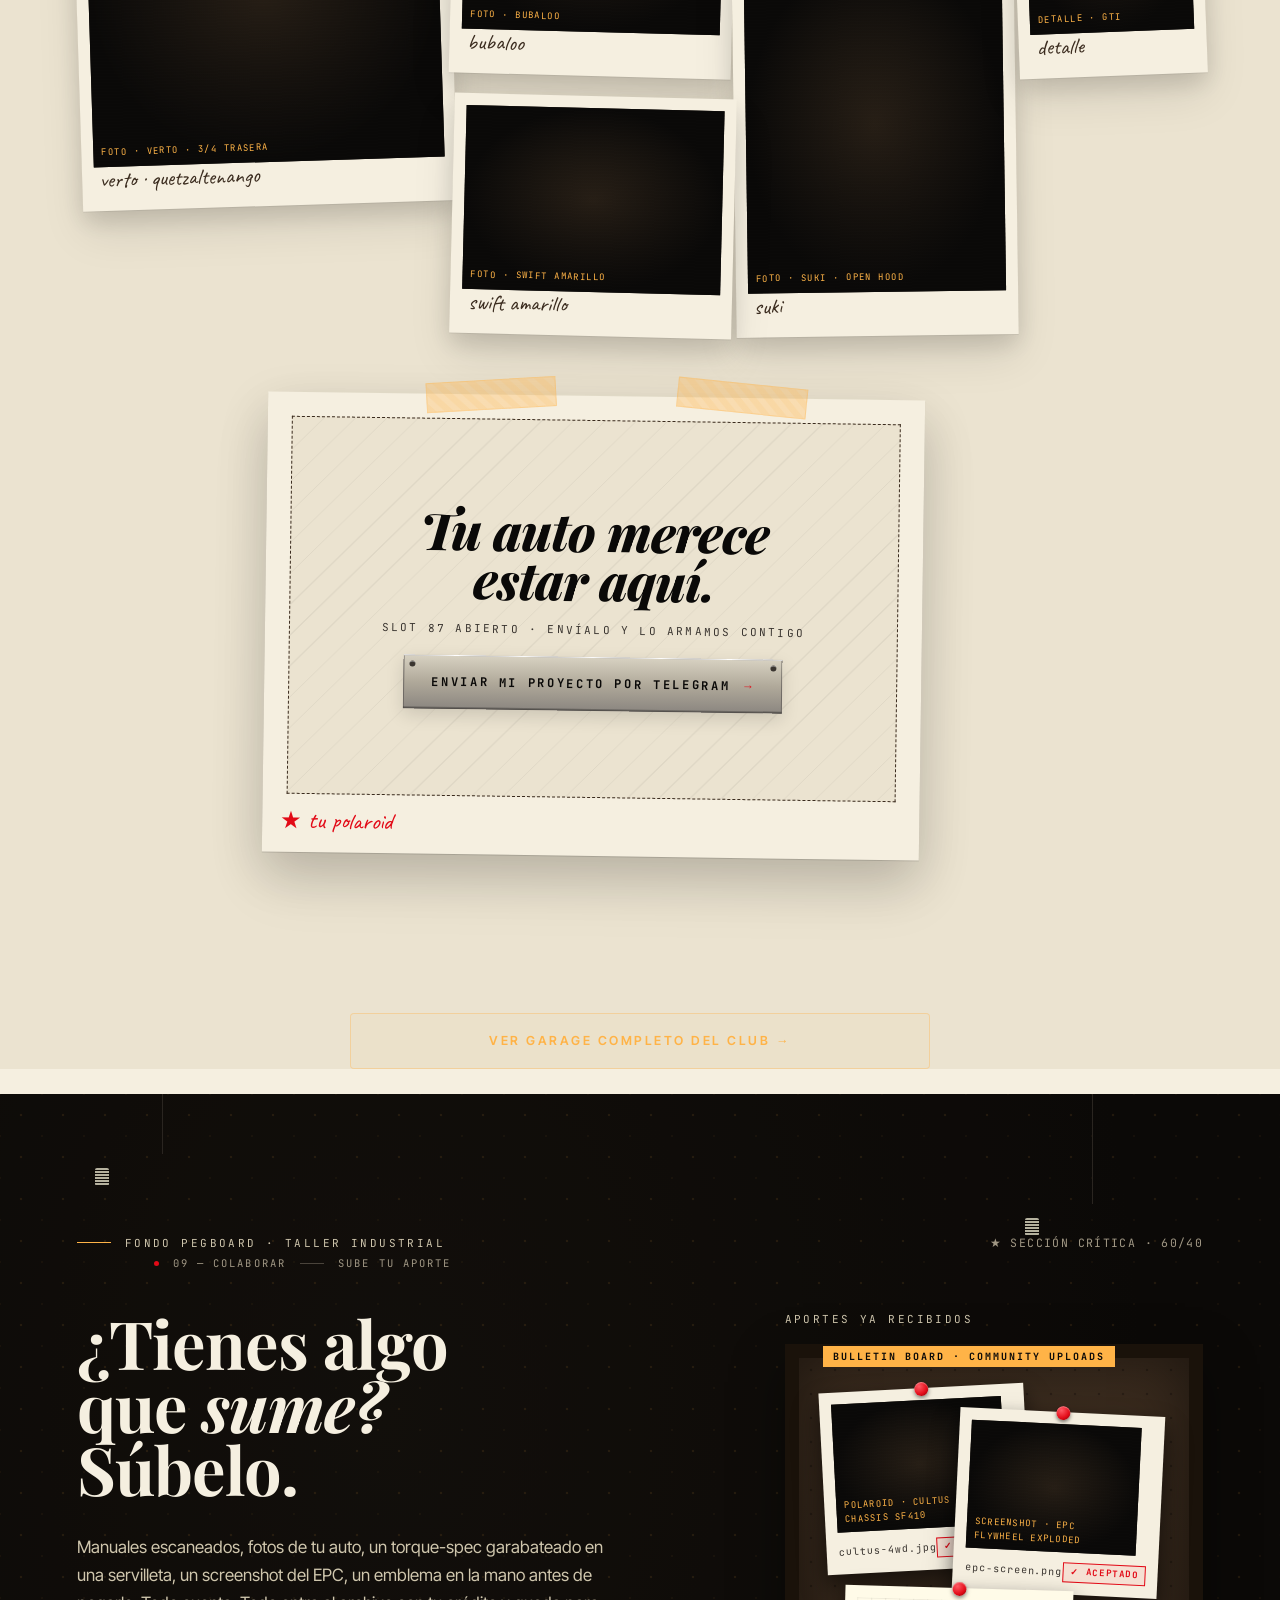
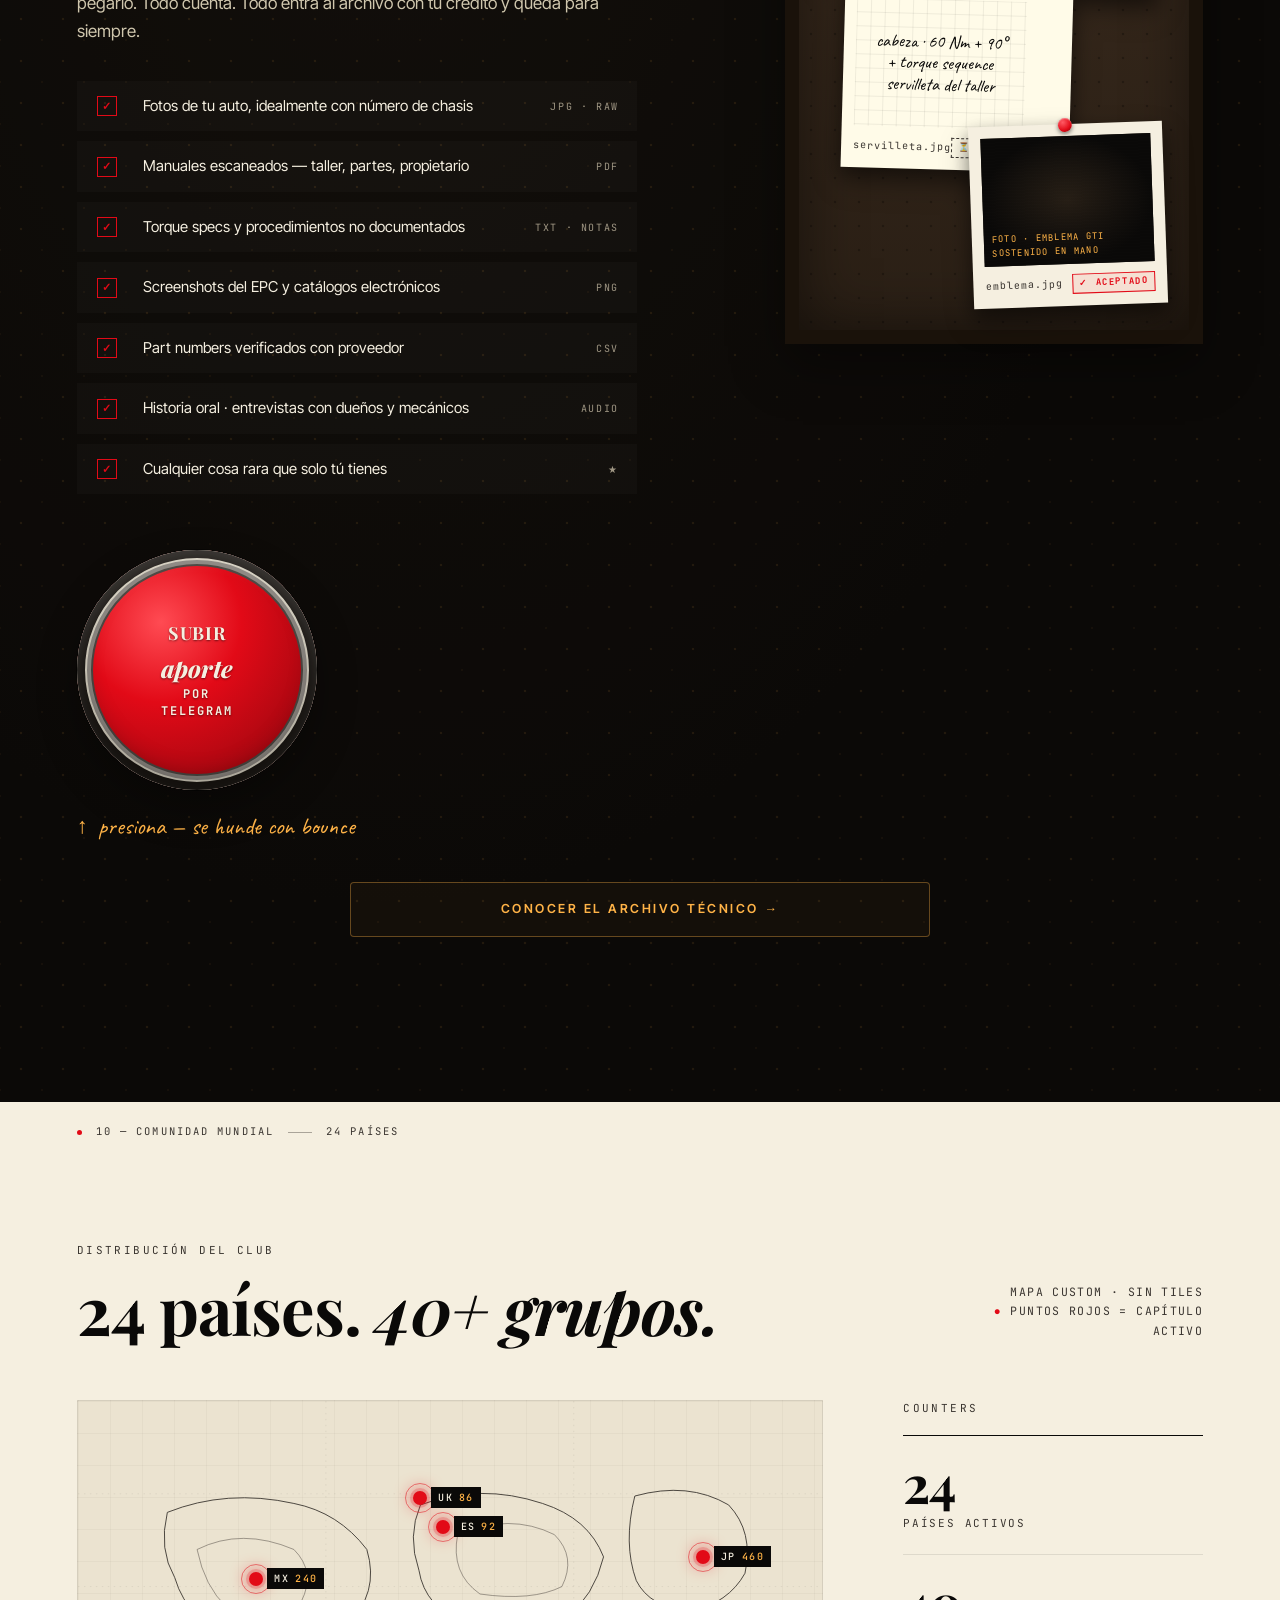
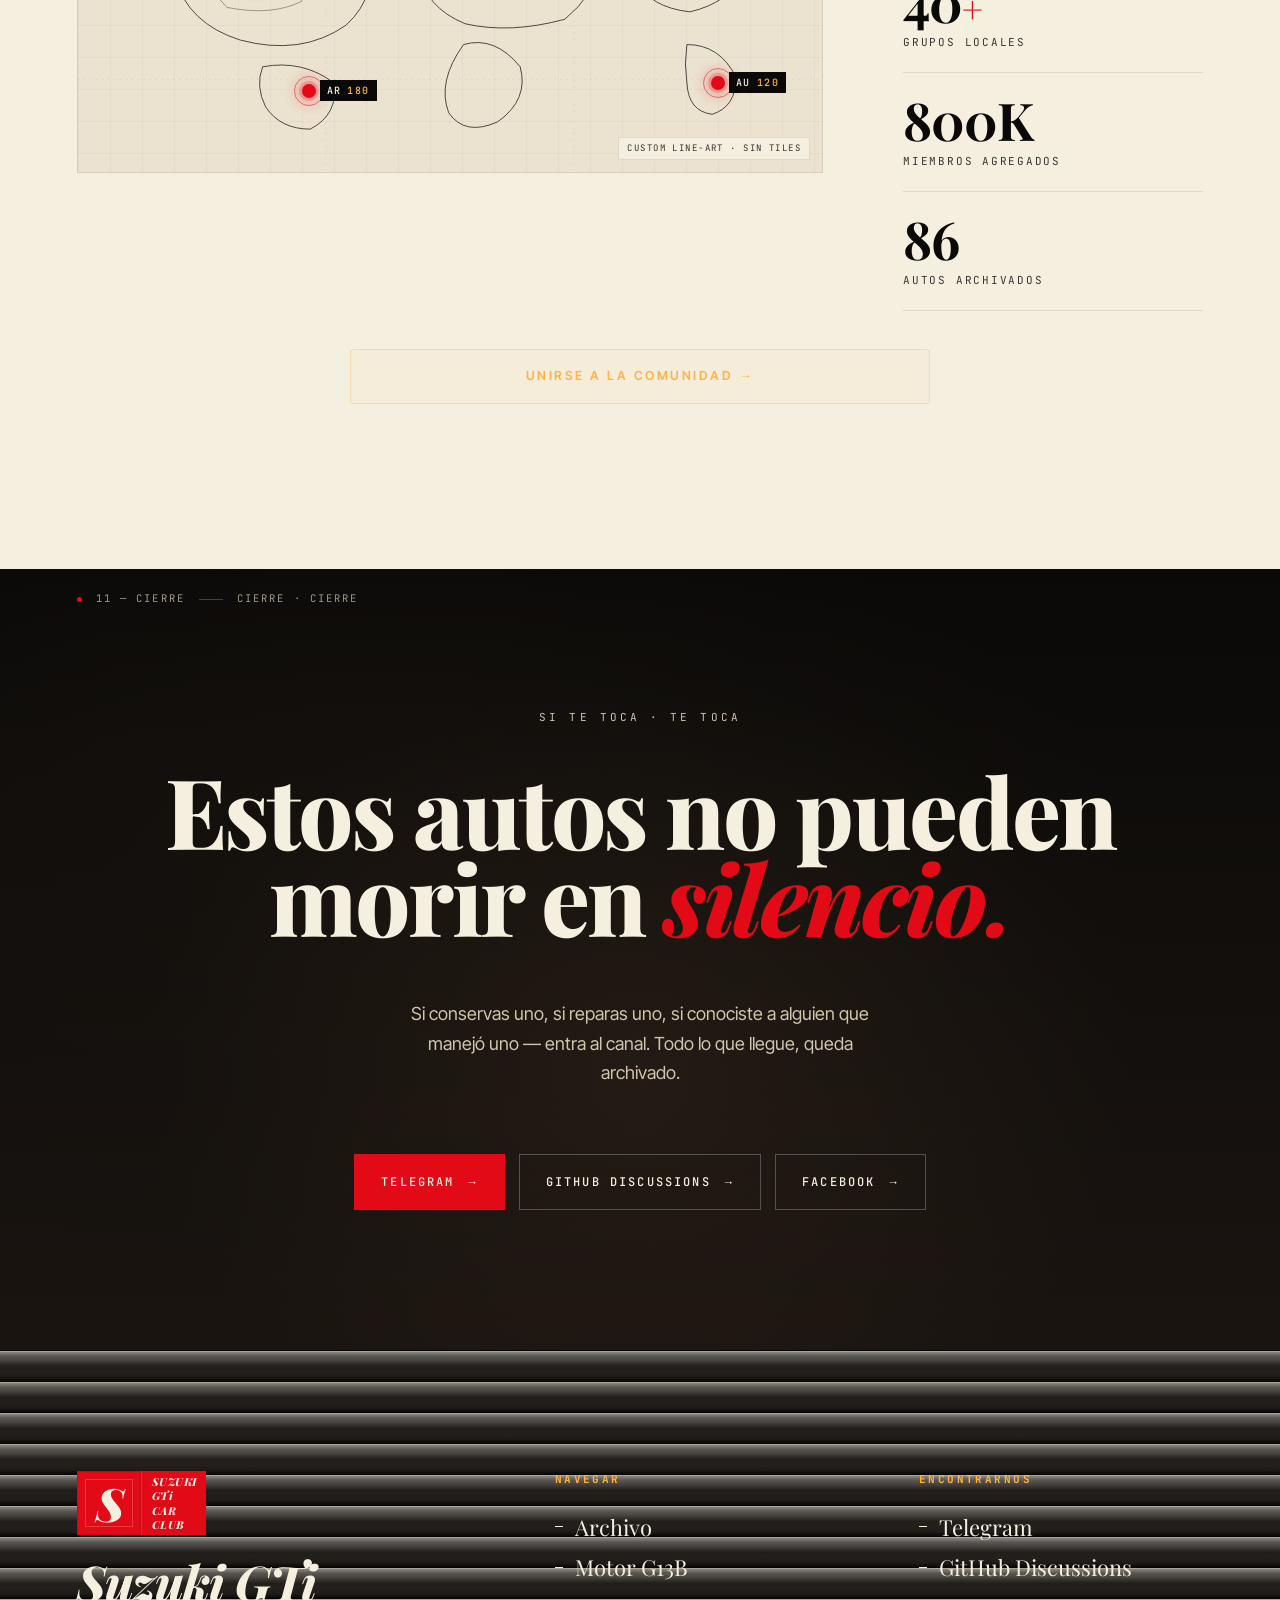
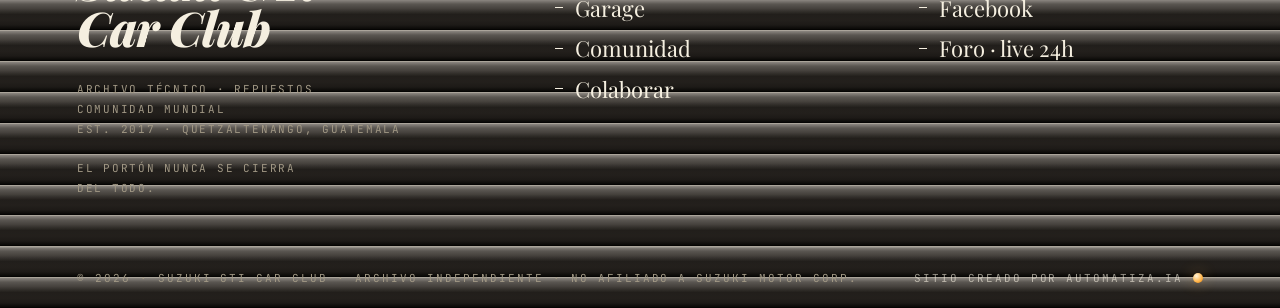
==== commit fbe155b7: "feat: splash con animacion persiana enrollandose sincronizada con audio - Background ahora textura m" ====
--- a/docs/landing/index.html
+++ b/docs/landing/index.html
@@ -729,6 +729,7 @@
 
 
 
+
 <!-- gti-overlay-injected -->
 <!-- Styles inyectados via JS porque el bundle hace document.documentElement.replaceWith() y borra el head original -->
 <script>
@@ -984,29 +985,36 @@
     '@media (max-width: 720px) {',
     '  html body .gti-colab-illust { width: 250px !important; height: 250px !important; top: auto !important; bottom: 8% !important; right: 50% !important; transform: translateX(50%) scaleX(-1) rotate(2deg) !important; opacity: 0.32 !important; }',
     '}',
-    /* === Splash "Entrar al garage" (desbloquea audio en primer click) === */
+    /* === Splash "Entrar al garage" estilo persiana metalica (desbloquea audio + visual) === */
     'html body .gti-enter-splash {',
     '  position: fixed !important;',
-    '  inset: 0 !important;',
+    '  top: 0 !important; left: 0 !important; right: 0 !important; bottom: 0 !important;',
     '  z-index: 99999 !important;',
-    '  background: rgba(10,9,8,0.94) !important;',
-    '  backdrop-filter: blur(22px) saturate(140%) !important;',
-    '  -webkit-backdrop-filter: blur(22px) saturate(140%) !important;',
+    '  background: repeating-linear-gradient(0deg, rgba(255,255,255,0.025) 0px, rgba(255,255,255,0.025) 3px, transparent 3px, transparent 8px), linear-gradient(180deg, #0A0908 0%, #1A1612 45%, #0A0908 100%) !important;',
     '  display: flex !important;',
     '  flex-direction: column !important;',
     '  align-items: center !important;',
     '  justify-content: center !important;',
     '  cursor: pointer !important;',
-    '  transition: opacity .9s ease !important;',
+    '  transition: transform 3.6s cubic-bezier(0.28, 0.0, 0.18, 1.0), opacity .35s ease 3.4s !important;',
     "  font-family: 'Inter Tight','Inter',-apple-system,BlinkMacSystemFont,sans-serif !important;",
     '  color: #F5EFE0 !important;',
     '  text-align: center !important;',
     '  padding: 24px !important;',
     '  border: none !important;',
-    '  width: 100% !important;',
-    '  height: 100% !important;',
-    '}',
-    'html body .gti-enter-splash.fade-out { opacity: 0 !important; pointer-events: none !important; }',
+    '  box-shadow: inset 0 -2px 8px rgba(0,0,0,0.6), inset 0 2px 8px rgba(255,179,71,0.08) !important;',
+    '  overflow: hidden !important;',
+    '}',
+    'html body .gti-enter-splash::before {',
+    '  content: "" !important;',
+    '  position: absolute !important;',
+    '  top: 0 !important; left: 0 !important; right: 0 !important;',
+    '  height: 12px !important;',
+    '  background: linear-gradient(180deg, #FFB347 0%, rgba(255,179,71,0.4) 60%, transparent 100%) !important;',
+    '  opacity: 0.4 !important;',
+    '  pointer-events: none !important;',
+    '}',
+    'html body .gti-enter-splash.rolling-up { transform: translateY(-105%) !important; opacity: 0.95 !important; pointer-events: none !important; }',
     'html body .gti-enter-splash .gti-enter-icon {',
     '  width: 120px !important; height: 120px !important;',
     '  margin-bottom: 32px !important;',
@@ -1403,9 +1411,11 @@
         if (entered) return;
         entered = true;
         GTiAudio.markGesture();
-        splash.classList.add('fade-out');
+        /* animacion sincronizada con audio: 3.6s rolling up */
+        splash.classList.add('rolling-up');
         sessionStorage.setItem('gti-entered', '1');
-        setTimeout(function() { if (splash.parentNode) splash.parentNode.removeChild(splash); }, 950);
+        /* remueve del DOM despues que termina (3.8s audio + buffer) */
+        setTimeout(function() { if (splash.parentNode) splash.parentNode.removeChild(splash); }, 4000);
       }
       splash.addEventListener('click', _enter);
       splash.addEventListener('keydown', function(ev) {
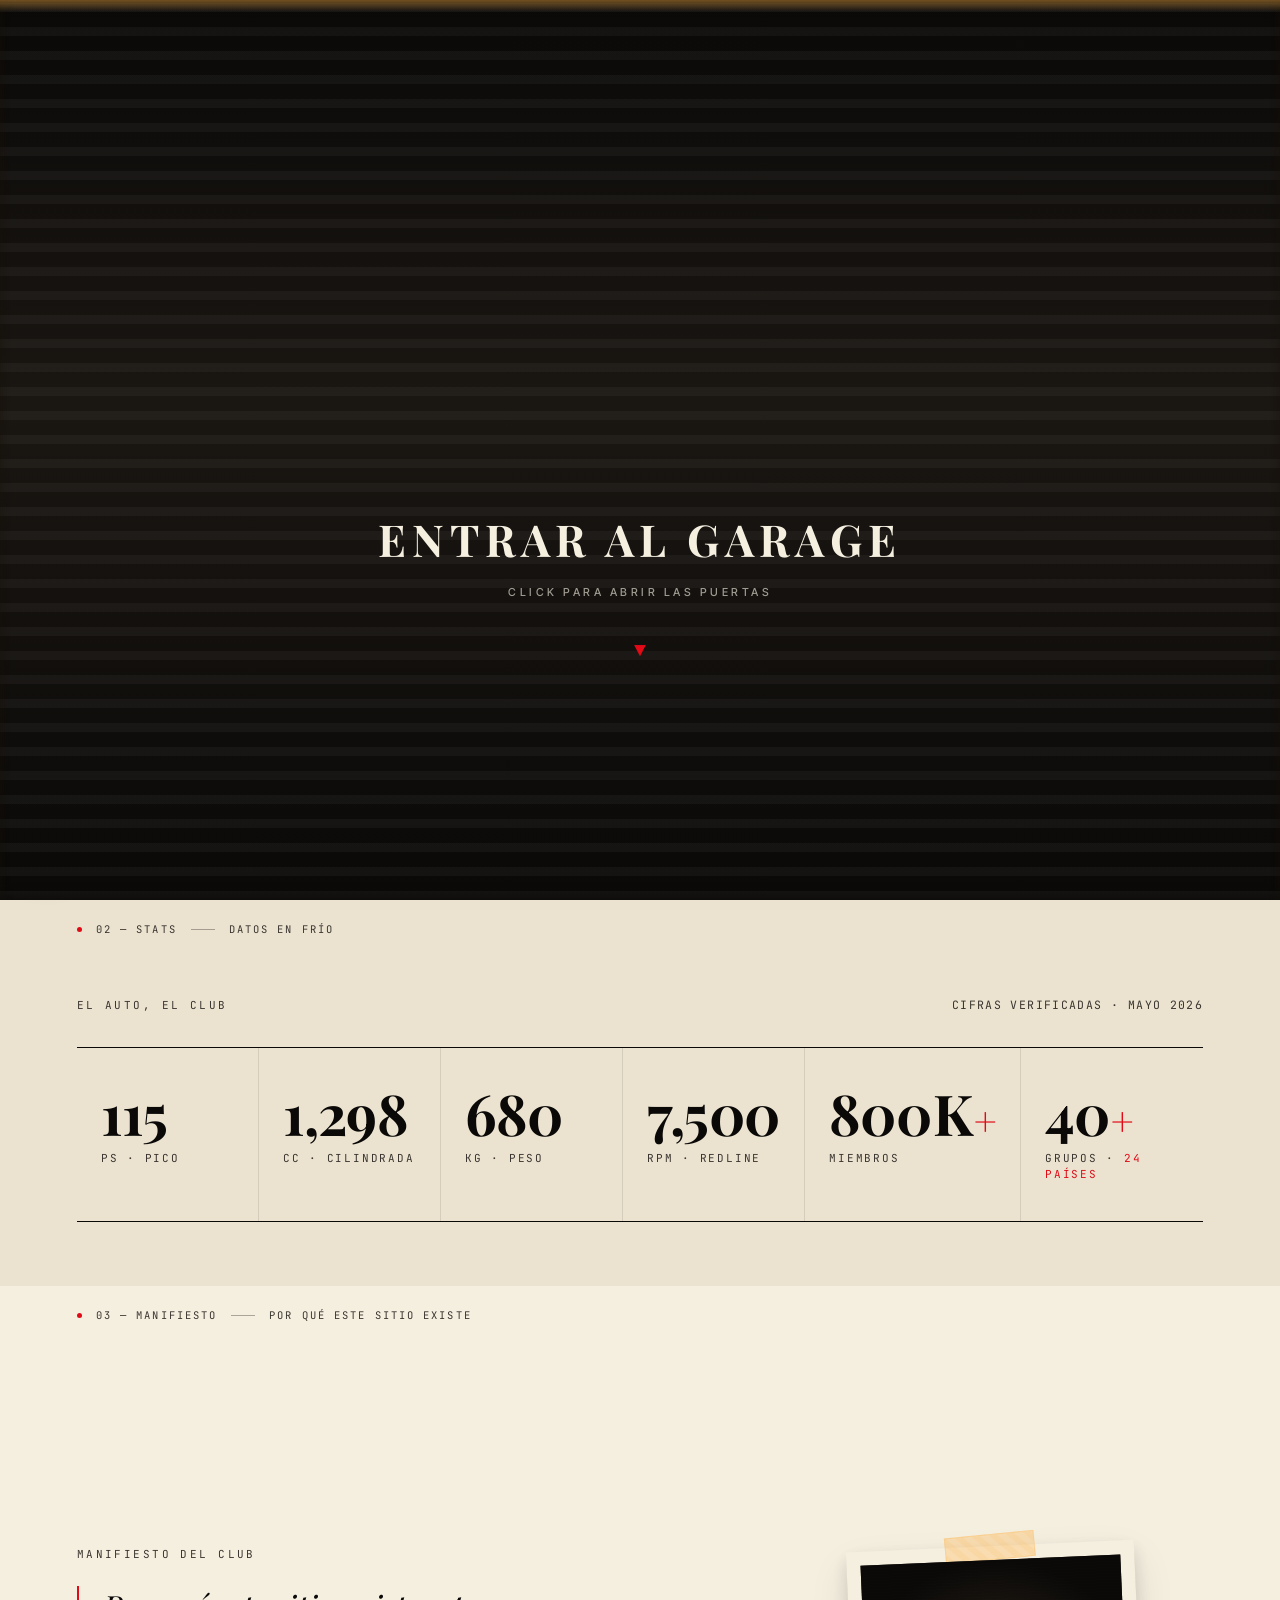
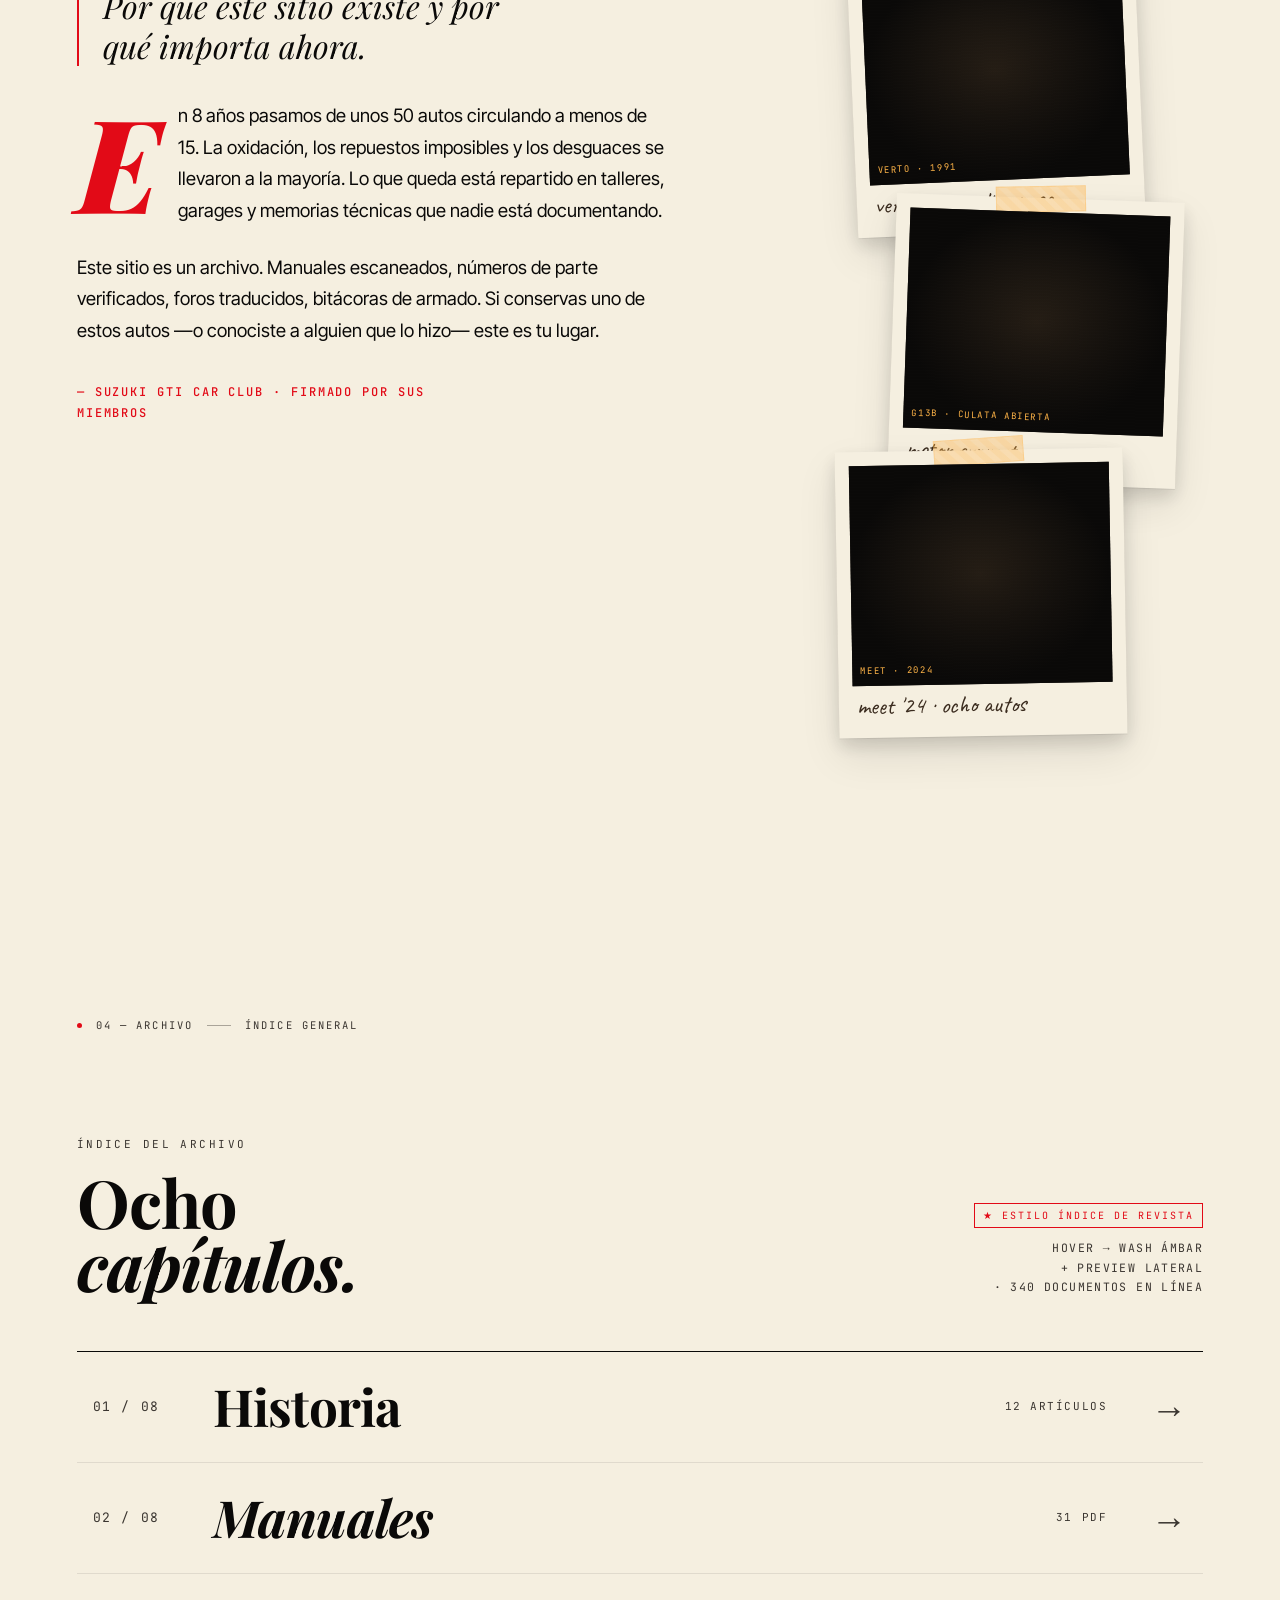
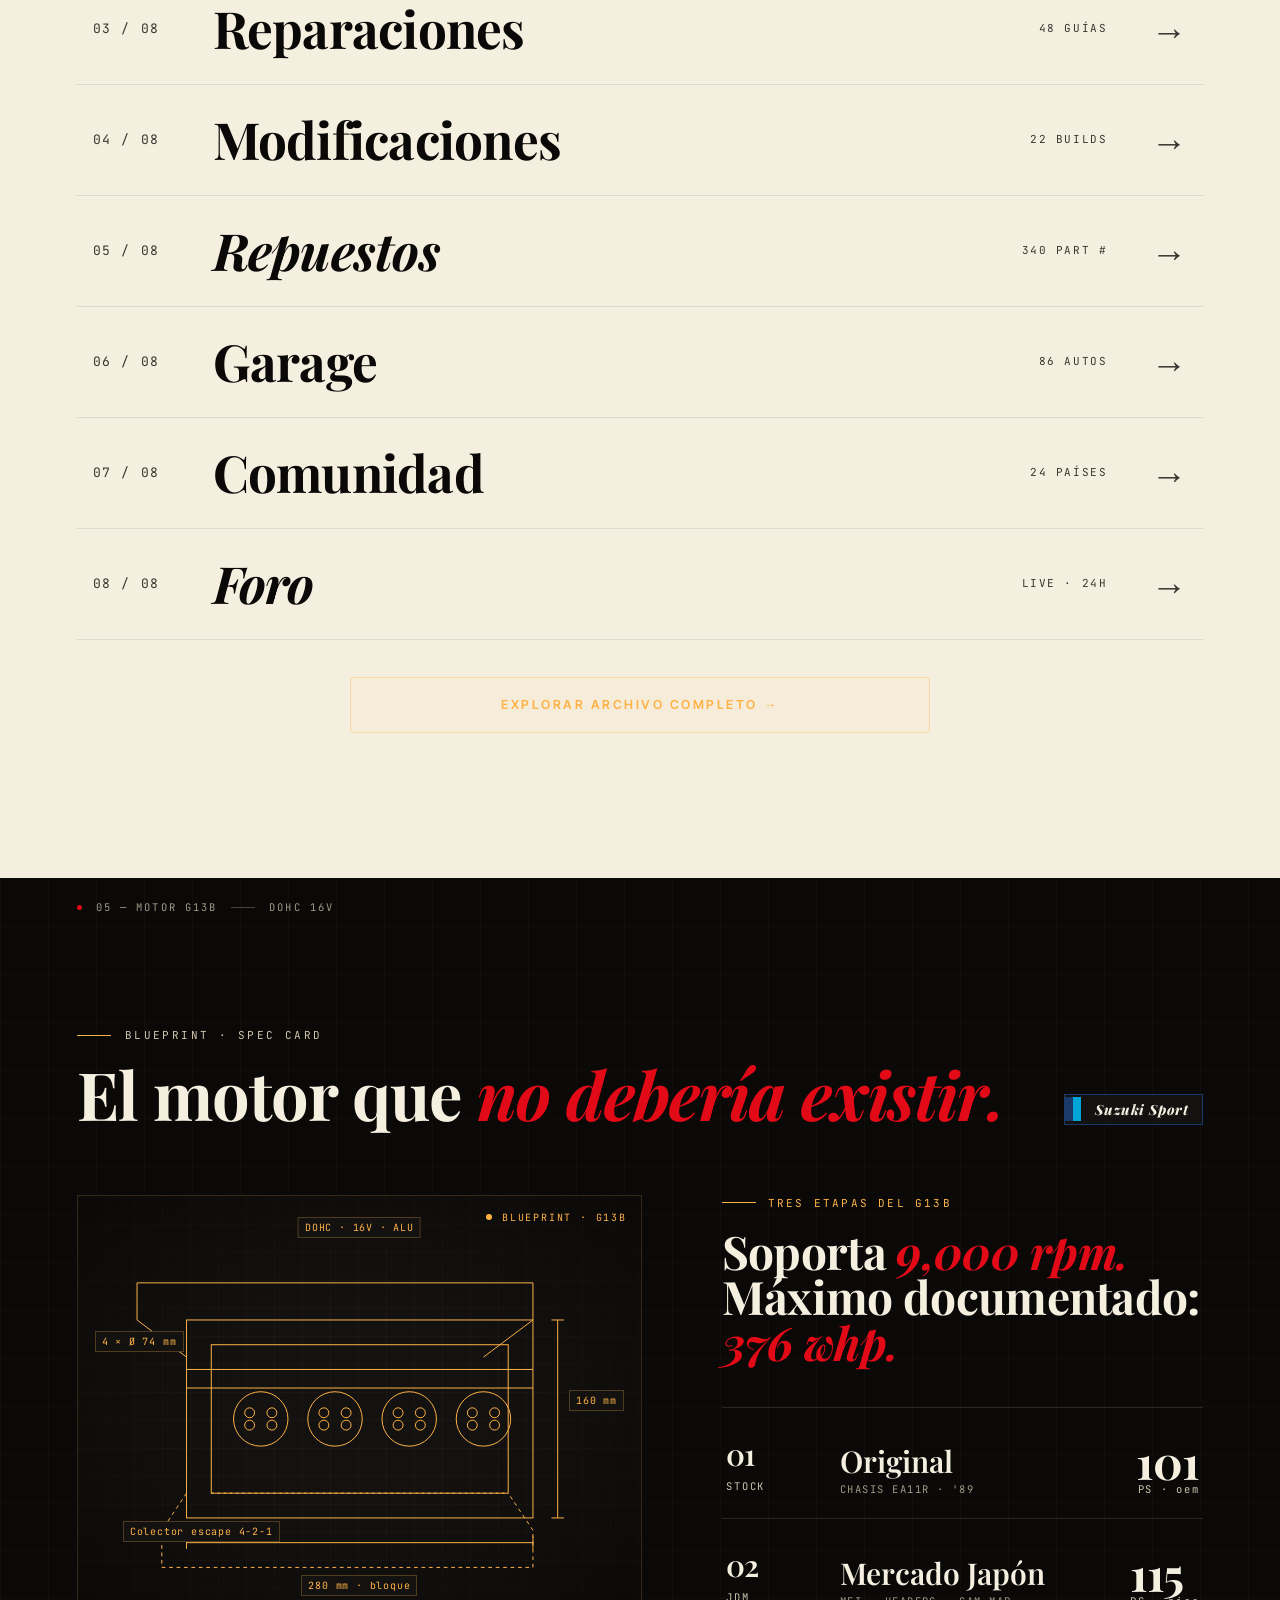
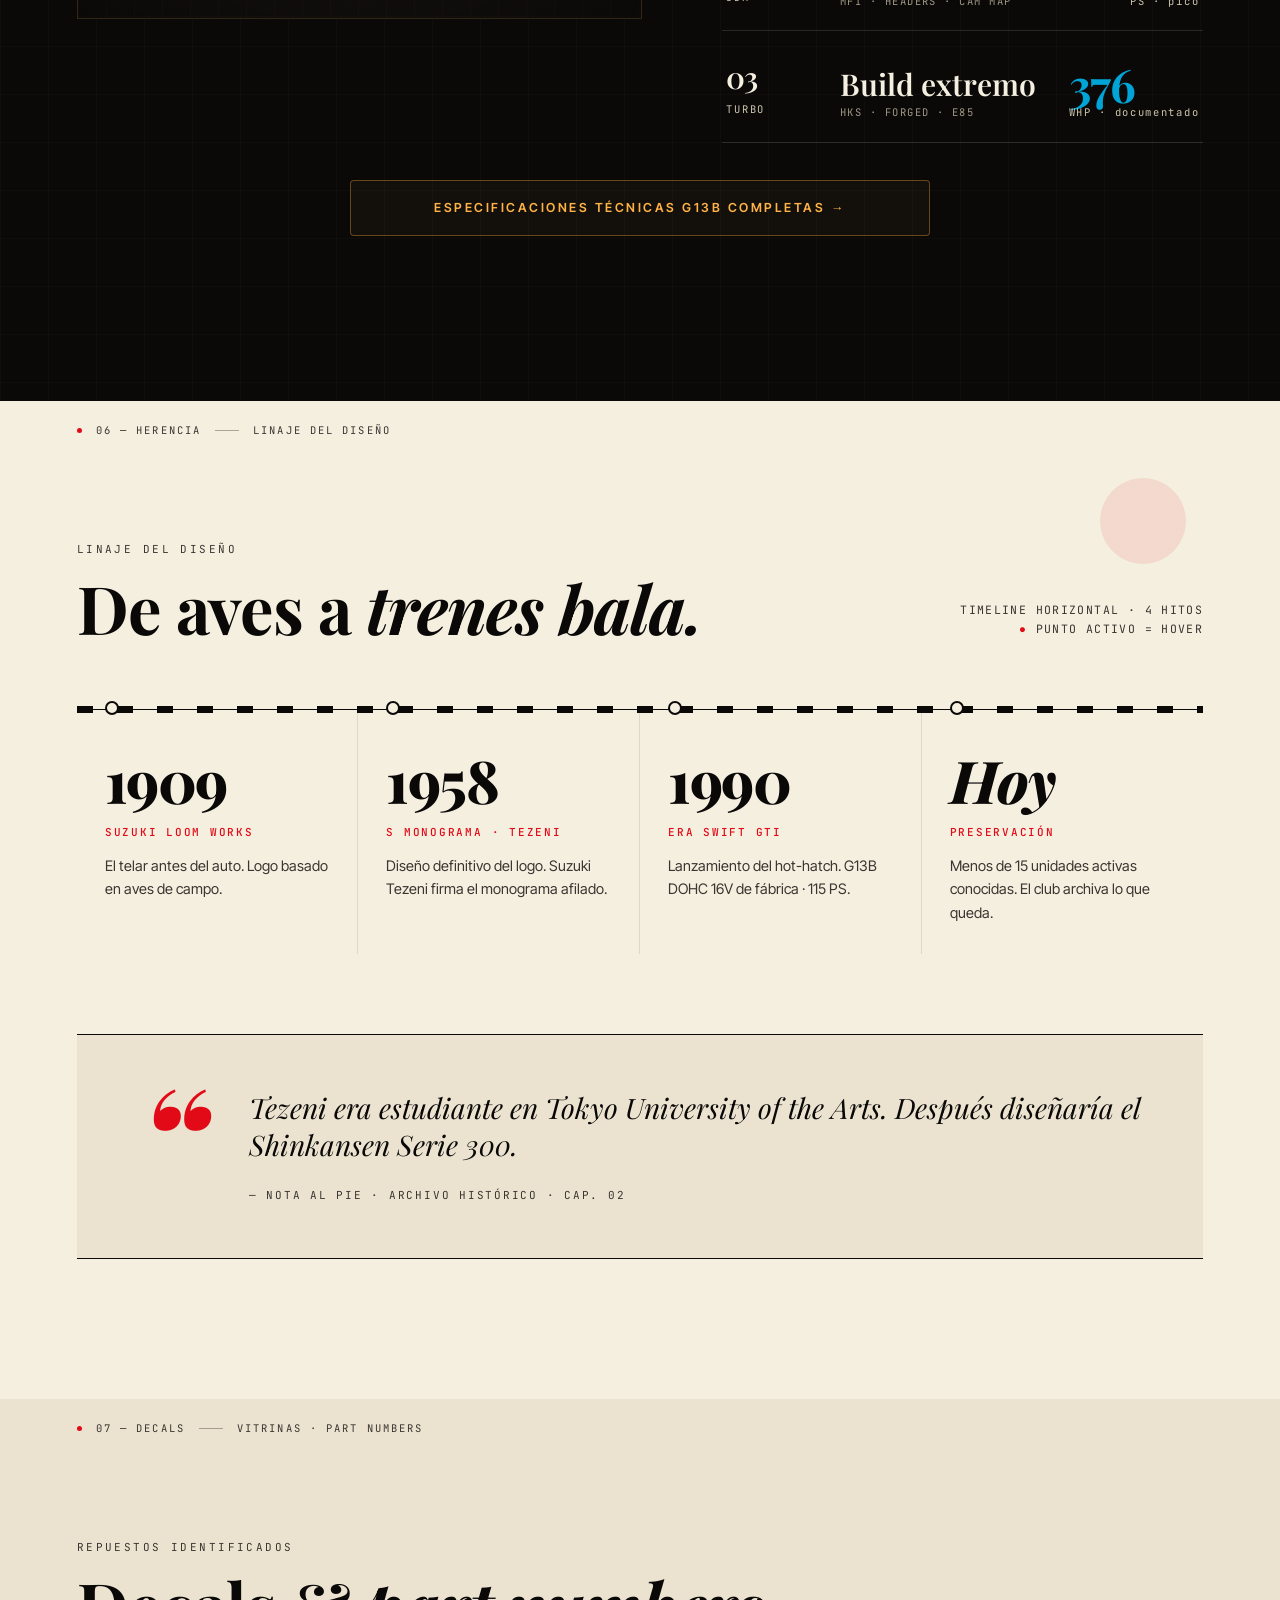
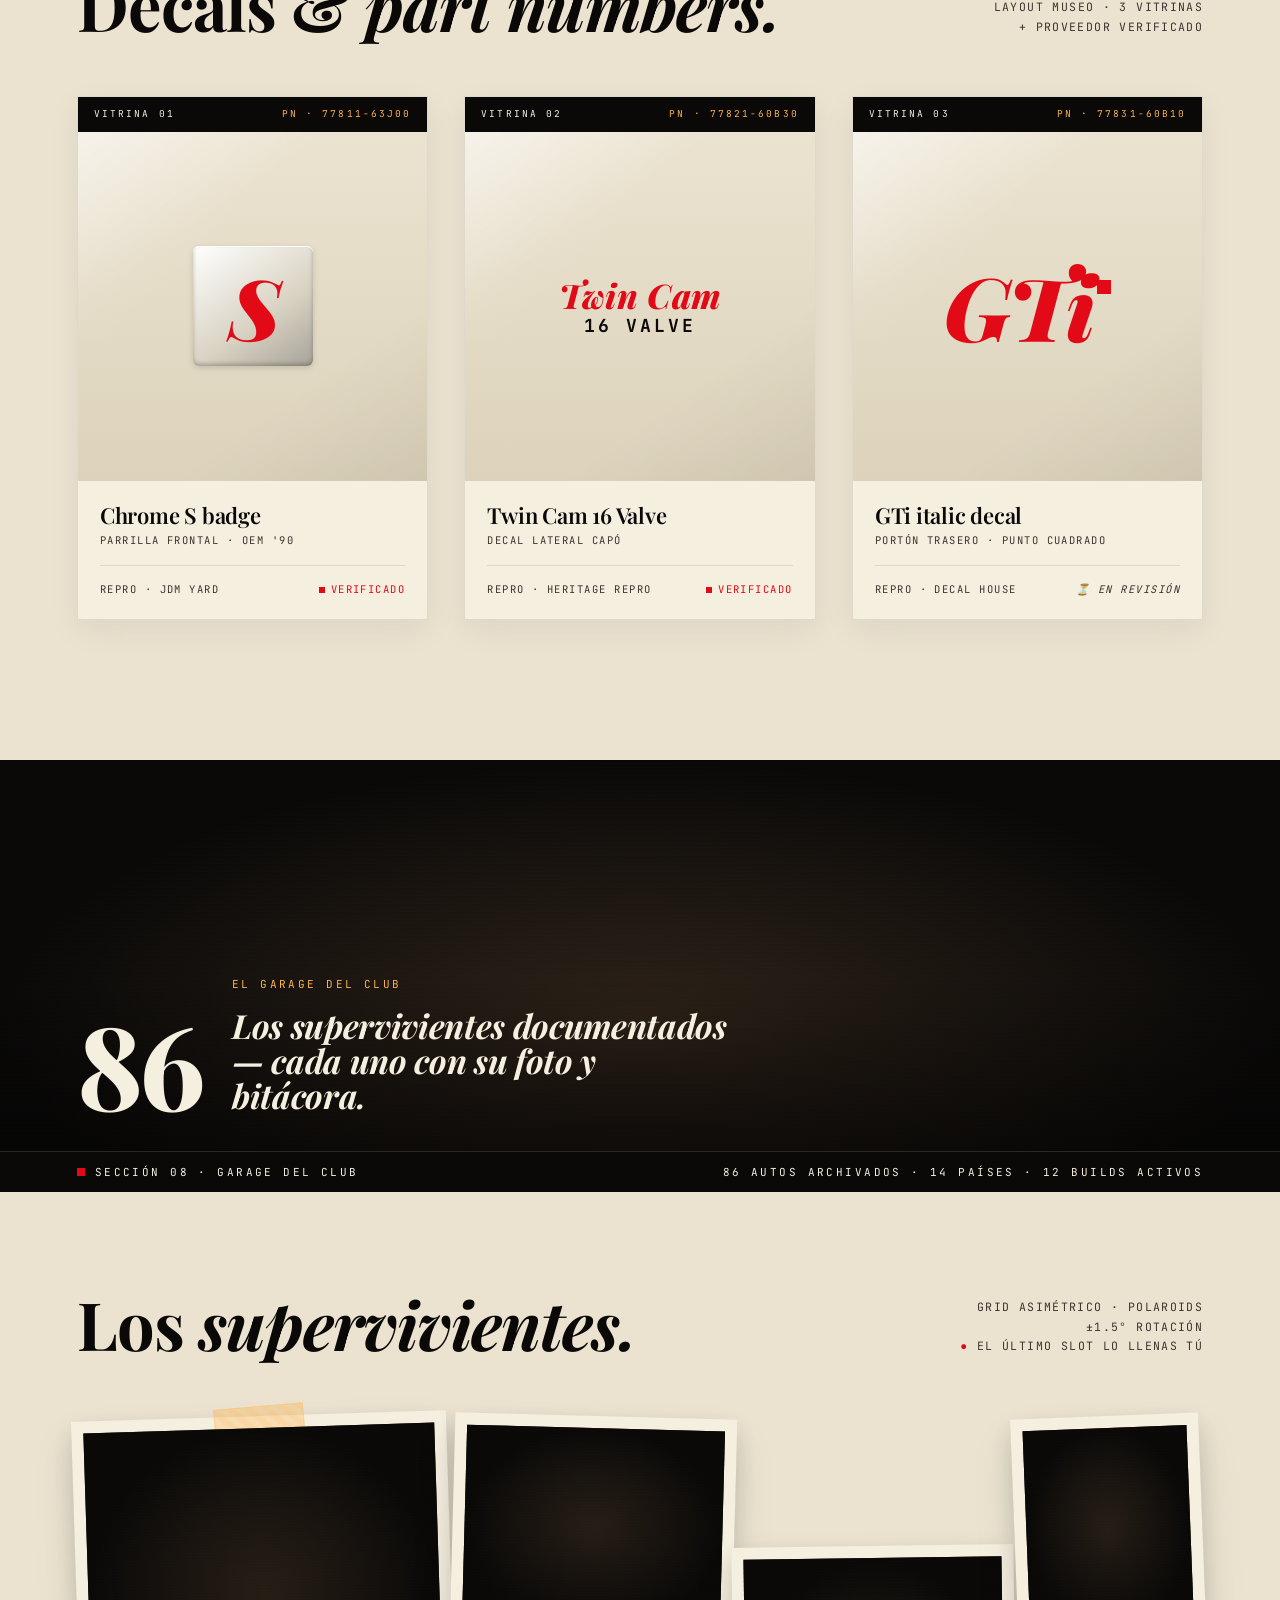
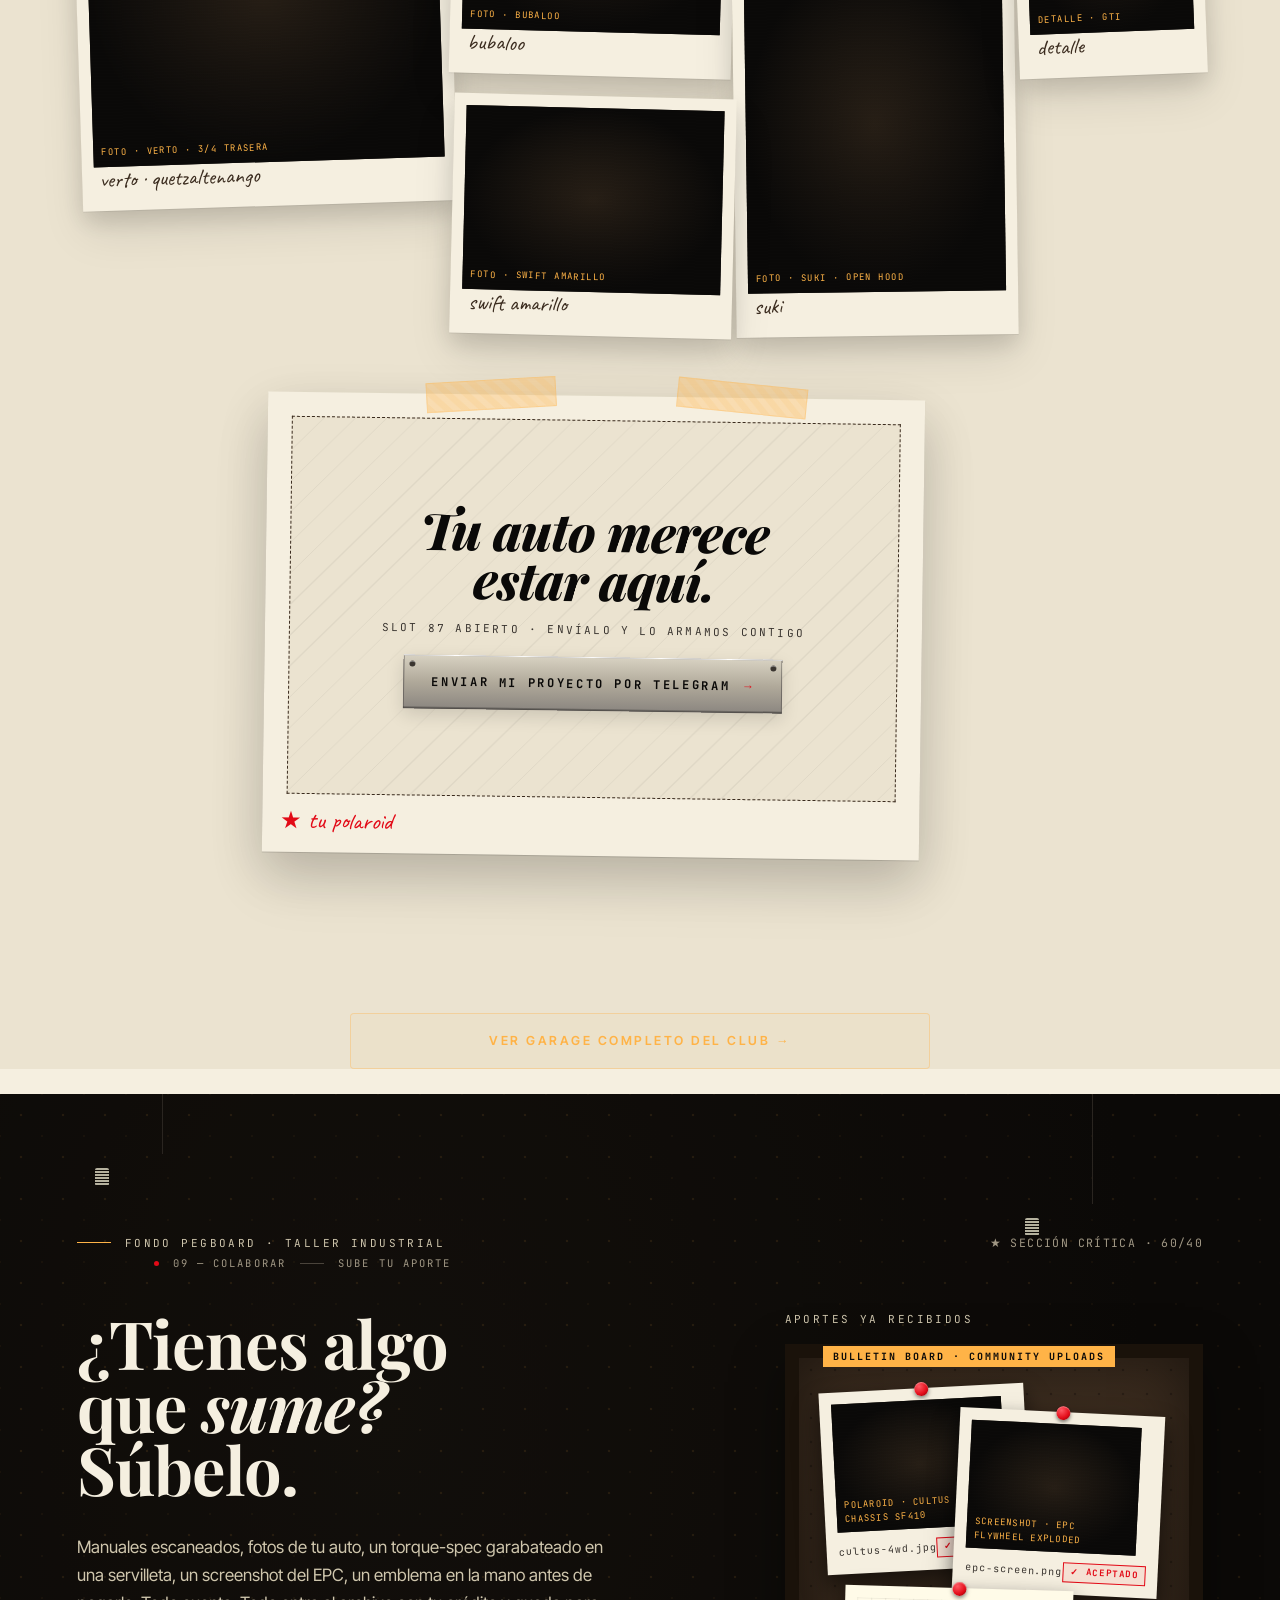
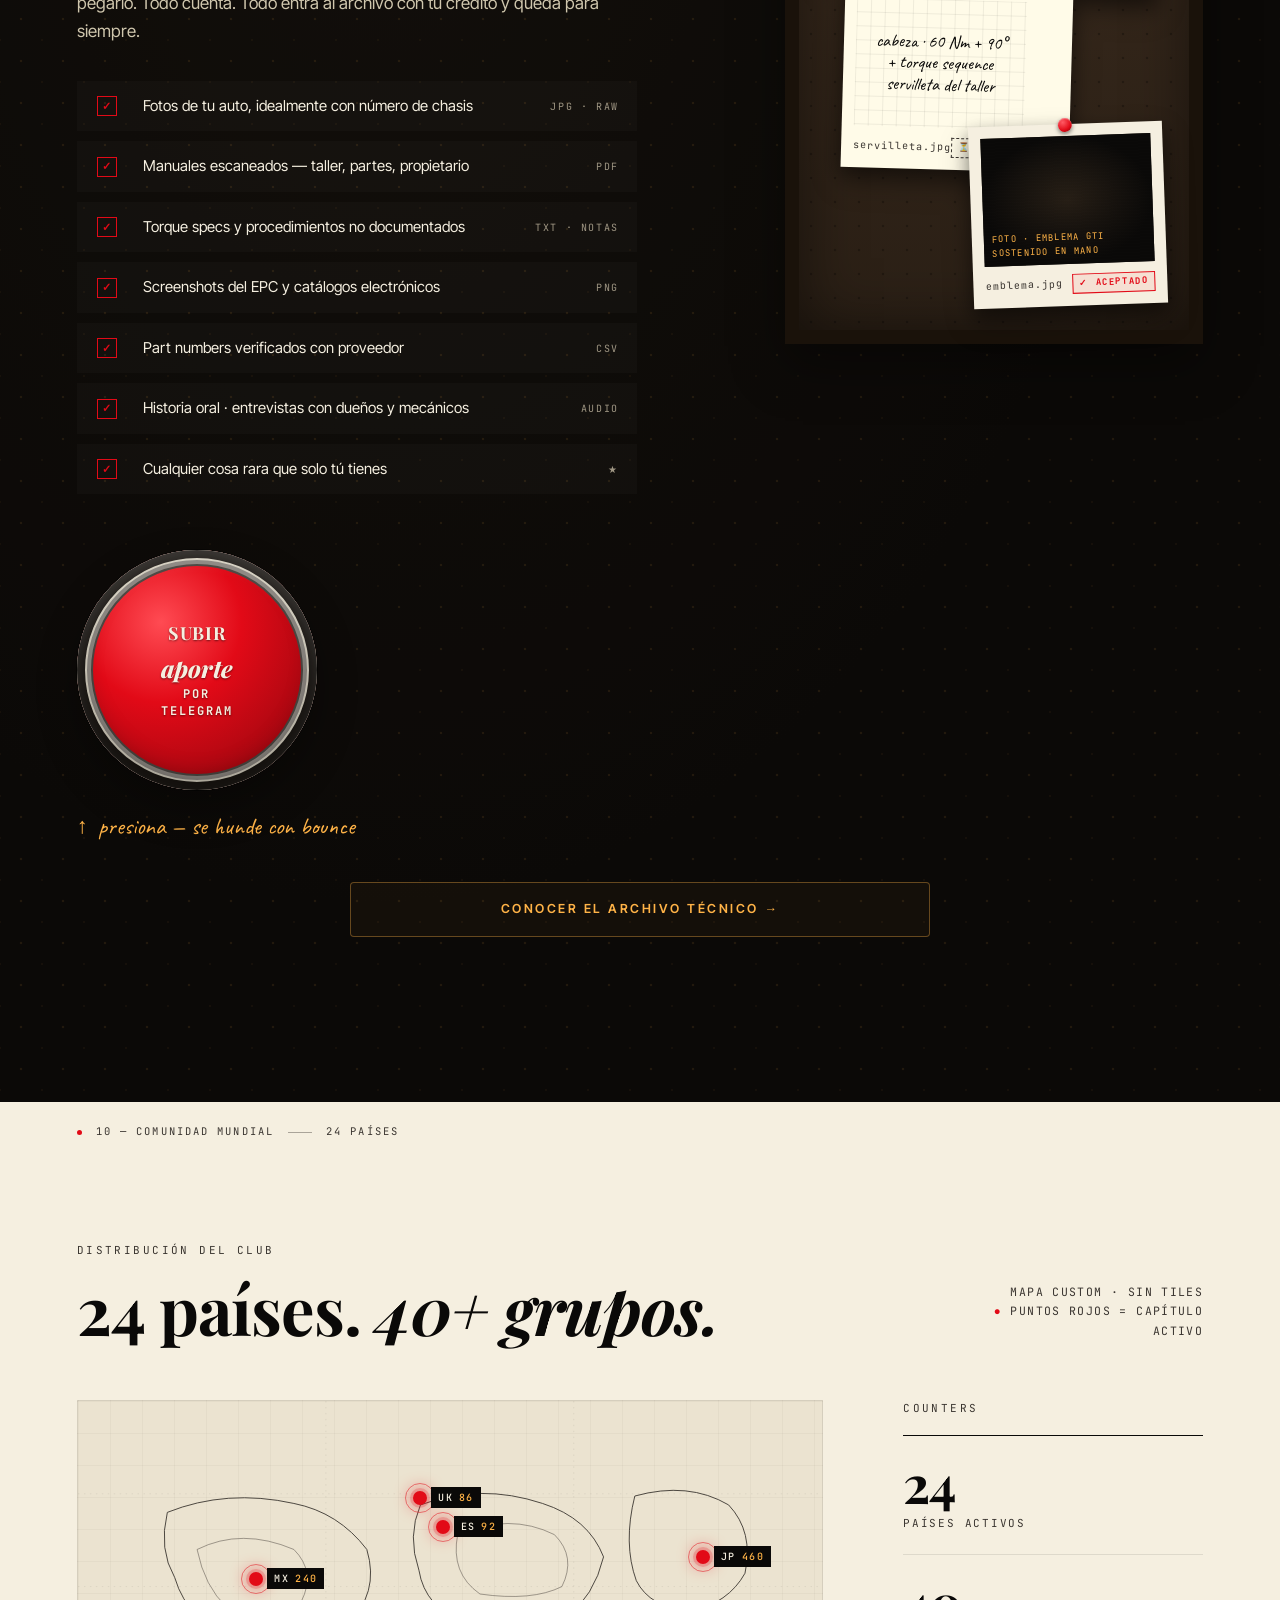
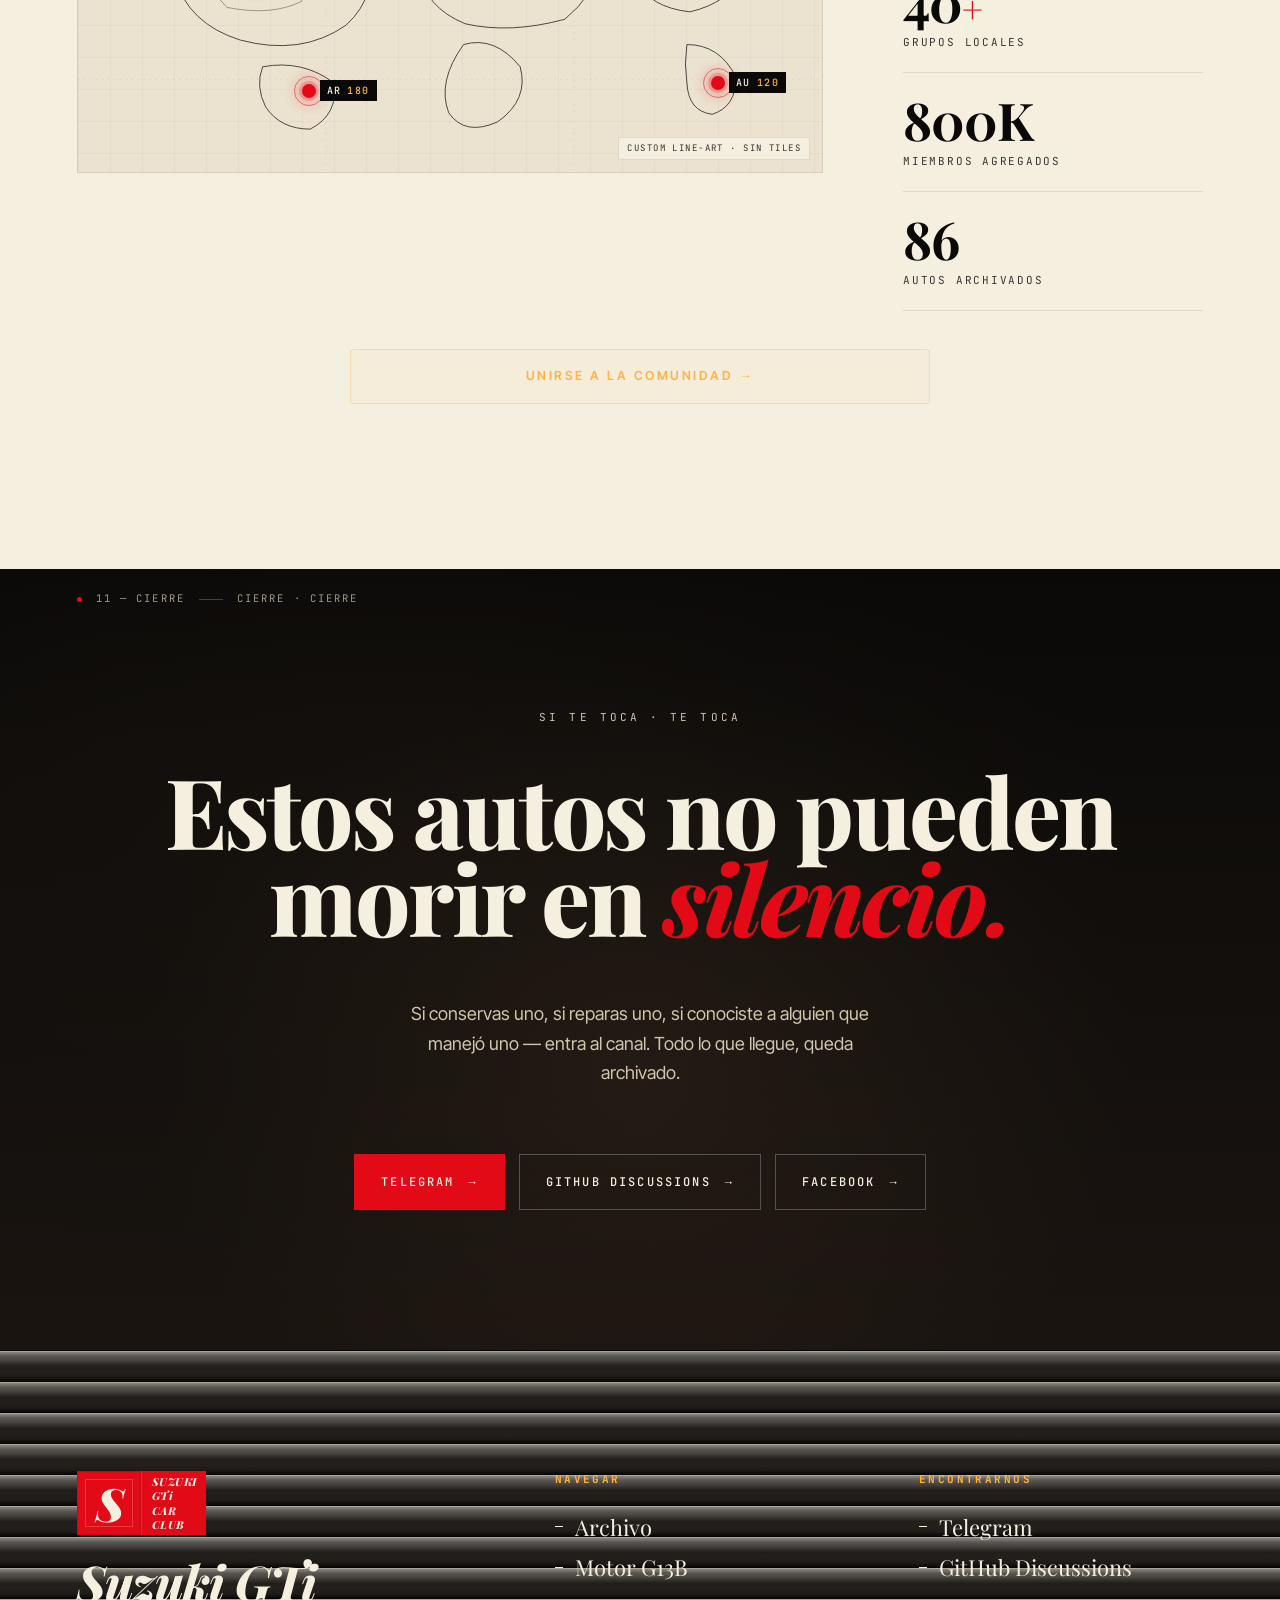
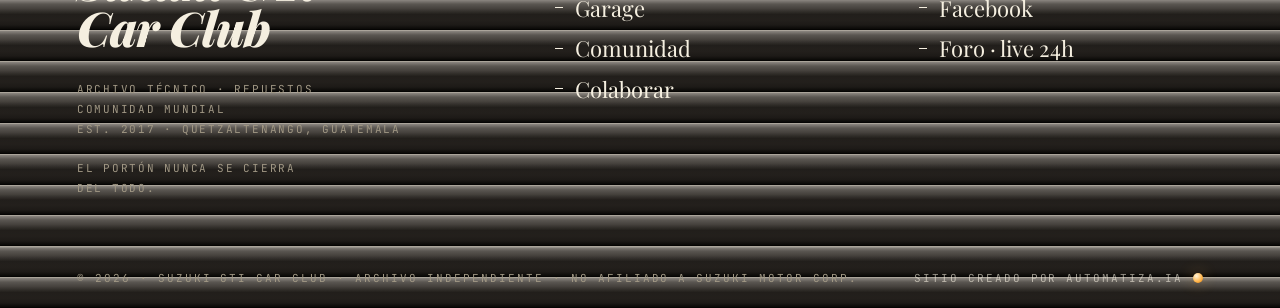
==== commit 7b49f15d: "style: splash usa swift-front-lineart 240px + lineas persiana 3x mas gruesas - Icono: sol naciente -" ====
--- a/docs/landing/index.html
+++ b/docs/landing/index.html
@@ -730,6 +730,8 @@
 
 
 
+
+
 <!-- gti-overlay-injected -->
 <!-- Styles inyectados via JS porque el bundle hace document.documentElement.replaceWith() y borra el head original -->
 <script>
@@ -990,7 +992,7 @@
     '  position: fixed !important;',
     '  top: 0 !important; left: 0 !important; right: 0 !important; bottom: 0 !important;',
     '  z-index: 99999 !important;',
-    '  background: repeating-linear-gradient(0deg, rgba(255,255,255,0.025) 0px, rgba(255,255,255,0.025) 3px, transparent 3px, transparent 8px), linear-gradient(180deg, #0A0908 0%, #1A1612 45%, #0A0908 100%) !important;',
+    '  background: repeating-linear-gradient(0deg, rgba(255,255,255,0.04) 0px, rgba(255,255,255,0.04) 9px, transparent 9px, transparent 24px), linear-gradient(180deg, #0A0908 0%, #1A1612 45%, #0A0908 100%) !important;',
     '  display: flex !important;',
     '  flex-direction: column !important;',
     '  align-items: center !important;',
@@ -1016,11 +1018,11 @@
     '}',
     'html body .gti-enter-splash.rolling-up { transform: translateY(-105%) !important; opacity: 0.95 !important; pointer-events: none !important; }',
     'html body .gti-enter-splash .gti-enter-icon {',
-    '  width: 120px !important; height: 120px !important;',
+    '  width: 240px !important; height: 240px !important;',
     '  margin-bottom: 32px !important;',
     '  background-color: #FFB347 !important;',
-    '  -webkit-mask-image: url("/assets/img/siluetas/swift-rising-sun.svg") !important;',
-    '  mask-image: url("/assets/img/siluetas/swift-rising-sun.svg") !important;',
+    '  -webkit-mask-image: url("/assets/img/siluetas/swift-front-lineart.svg") !important;',
+    '  mask-image: url("/assets/img/siluetas/swift-front-lineart.svg") !important;',
     '  -webkit-mask-size: contain !important;',
     '  mask-size: contain !important;',
     '  -webkit-mask-repeat: no-repeat !important;',
@@ -1055,7 +1057,7 @@
     '}',
     '@keyframes gti-enter-arrow { 0%,100% { transform: translateY(0); opacity: 0.85; } 50% { transform: translateY(6px); opacity: 1; } }',
     '@media (max-width: 720px) {',
-    '  html body .gti-enter-splash .gti-enter-icon { width: 88px !important; height: 88px !important; margin-bottom: 24px !important; }',
+    '  html body .gti-enter-splash .gti-enter-icon { width: 180px !important; height: 180px !important; margin-bottom: 24px !important; }',
     '  html body .gti-enter-splash h2 { letter-spacing: 4px !important; }',
     '}',
     /* === Mute toggle (sistema de audio) === */
@@ -1402,8 +1404,8 @@
       document.body.insertAdjacentHTML('beforeend', muteBtnHTML);
       GTiAudio.preload();
     }
-    // 3c. Splash "Entrar al garage" - solo una vez por sesion
-    if (!document.getElementById('gtiEnterSplash') && sessionStorage.getItem('gti-entered') !== '1') {
+    // 3c. Splash "Entrar al garage" - en cada carga (ritual completo siempre)
+    if (!document.getElementById('gtiEnterSplash')) {
       document.body.insertAdjacentHTML('beforeend', enterSplashHTML);
       var splash = document.getElementById('gtiEnterSplash');
       var entered = false;
@@ -1413,7 +1415,6 @@
         GTiAudio.markGesture();
         /* animacion sincronizada con audio: 3.6s rolling up */
         splash.classList.add('rolling-up');
-        sessionStorage.setItem('gti-entered', '1');
         /* remueve del DOM despues que termina (3.8s audio + buffer) */
         setTimeout(function() { if (splash.parentNode) splash.parentNode.removeChild(splash); }, 4000);
       }
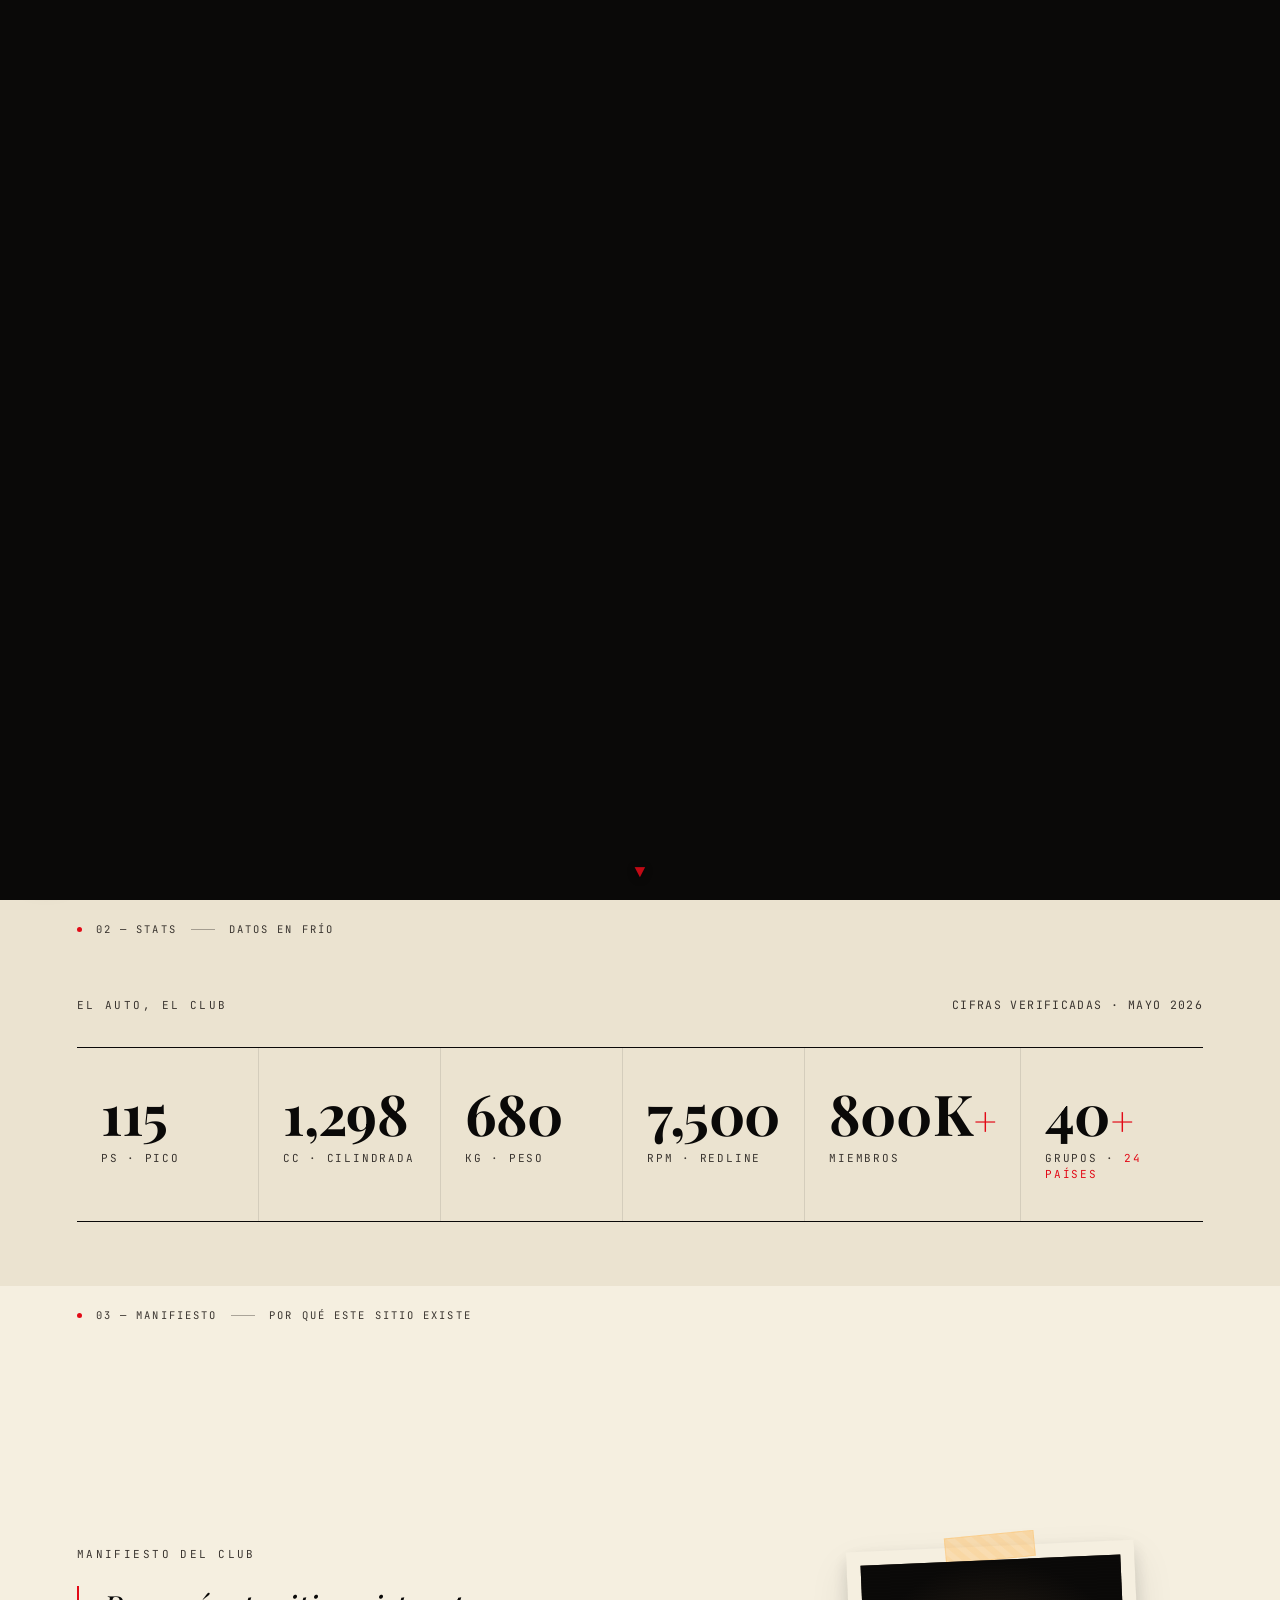
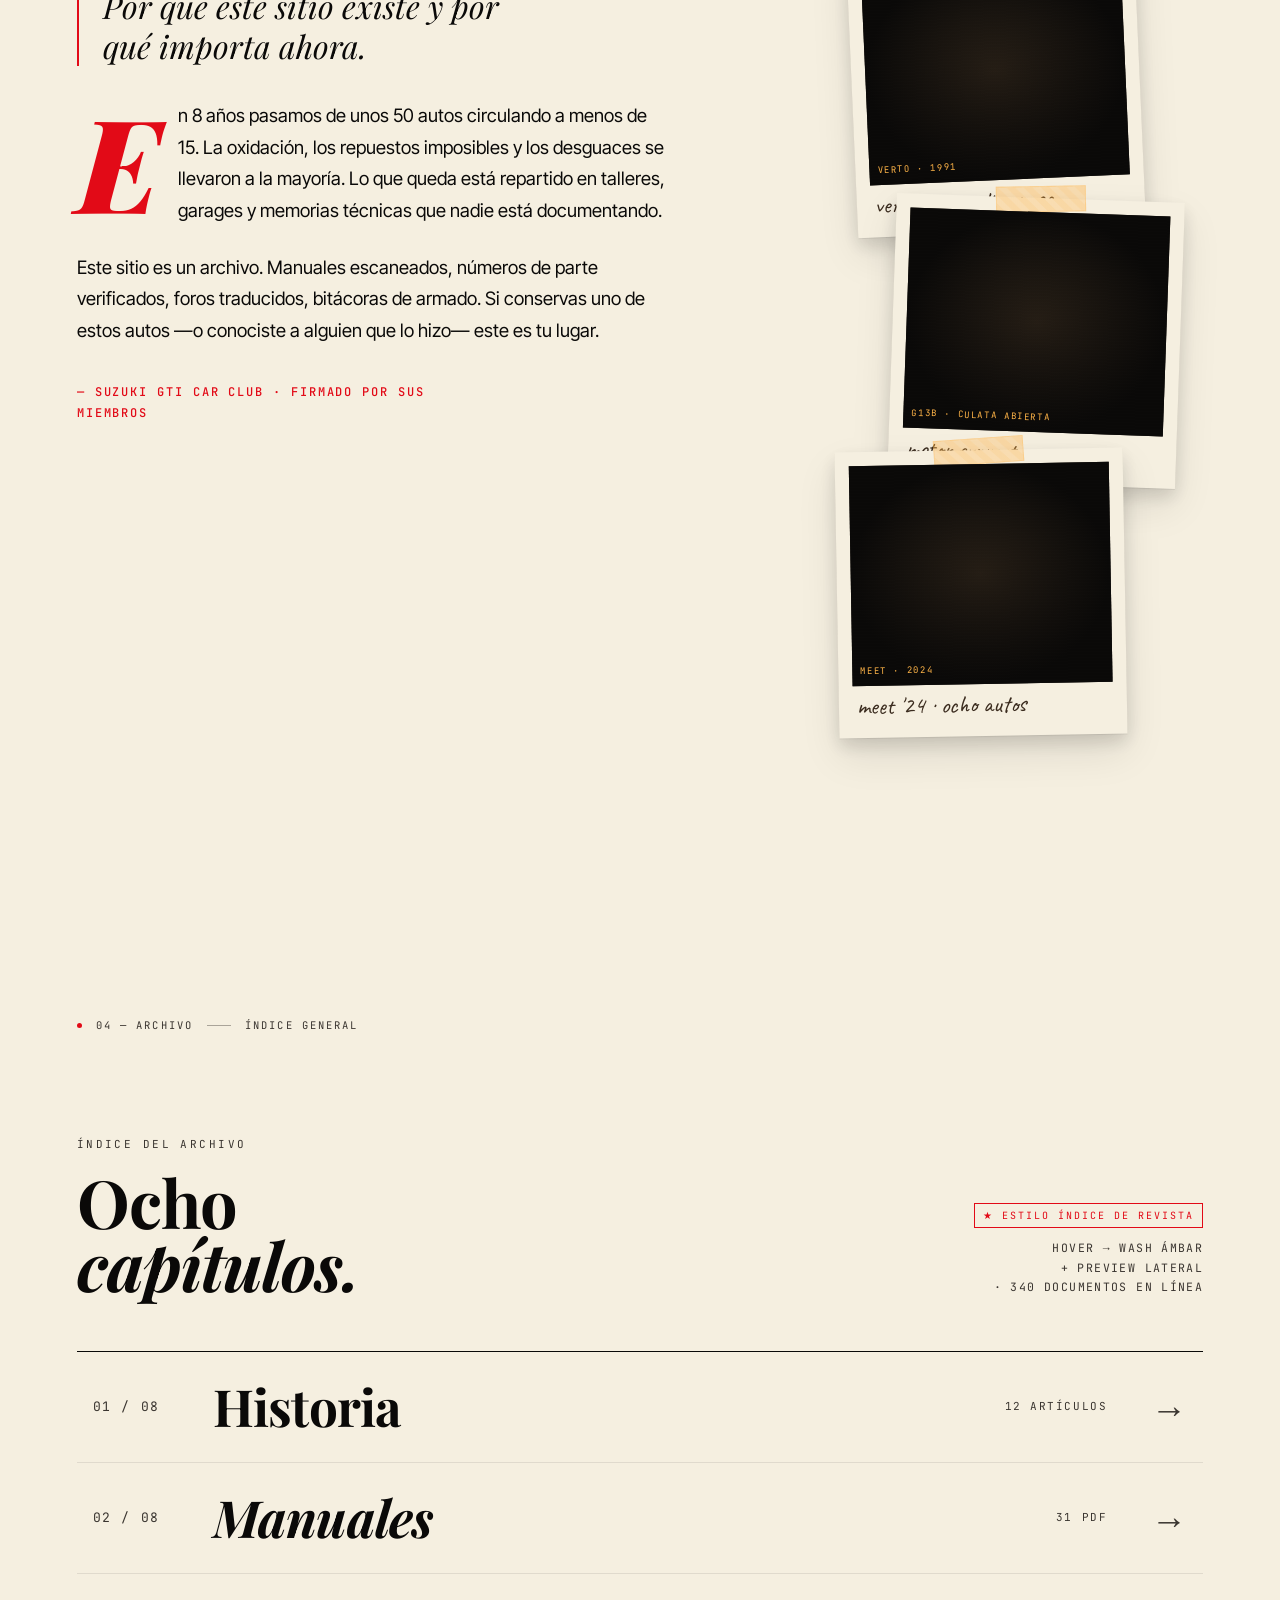
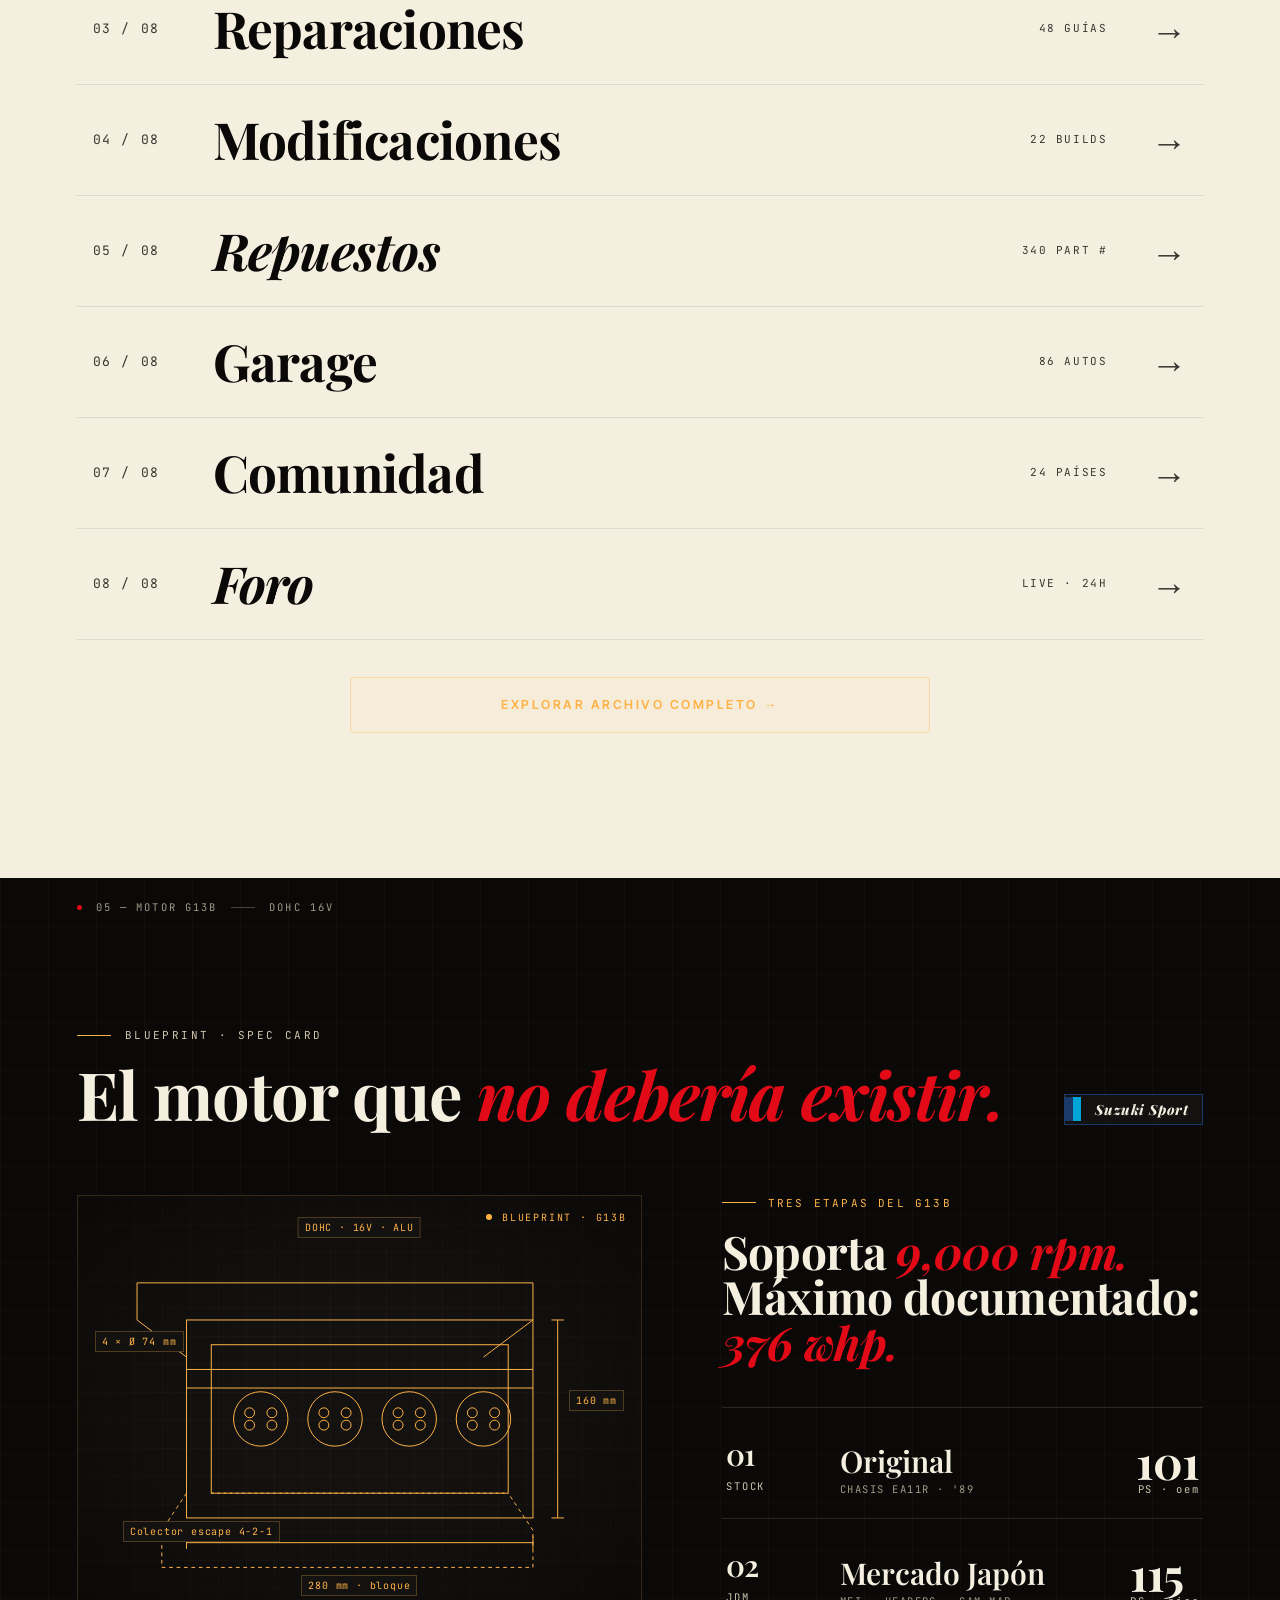
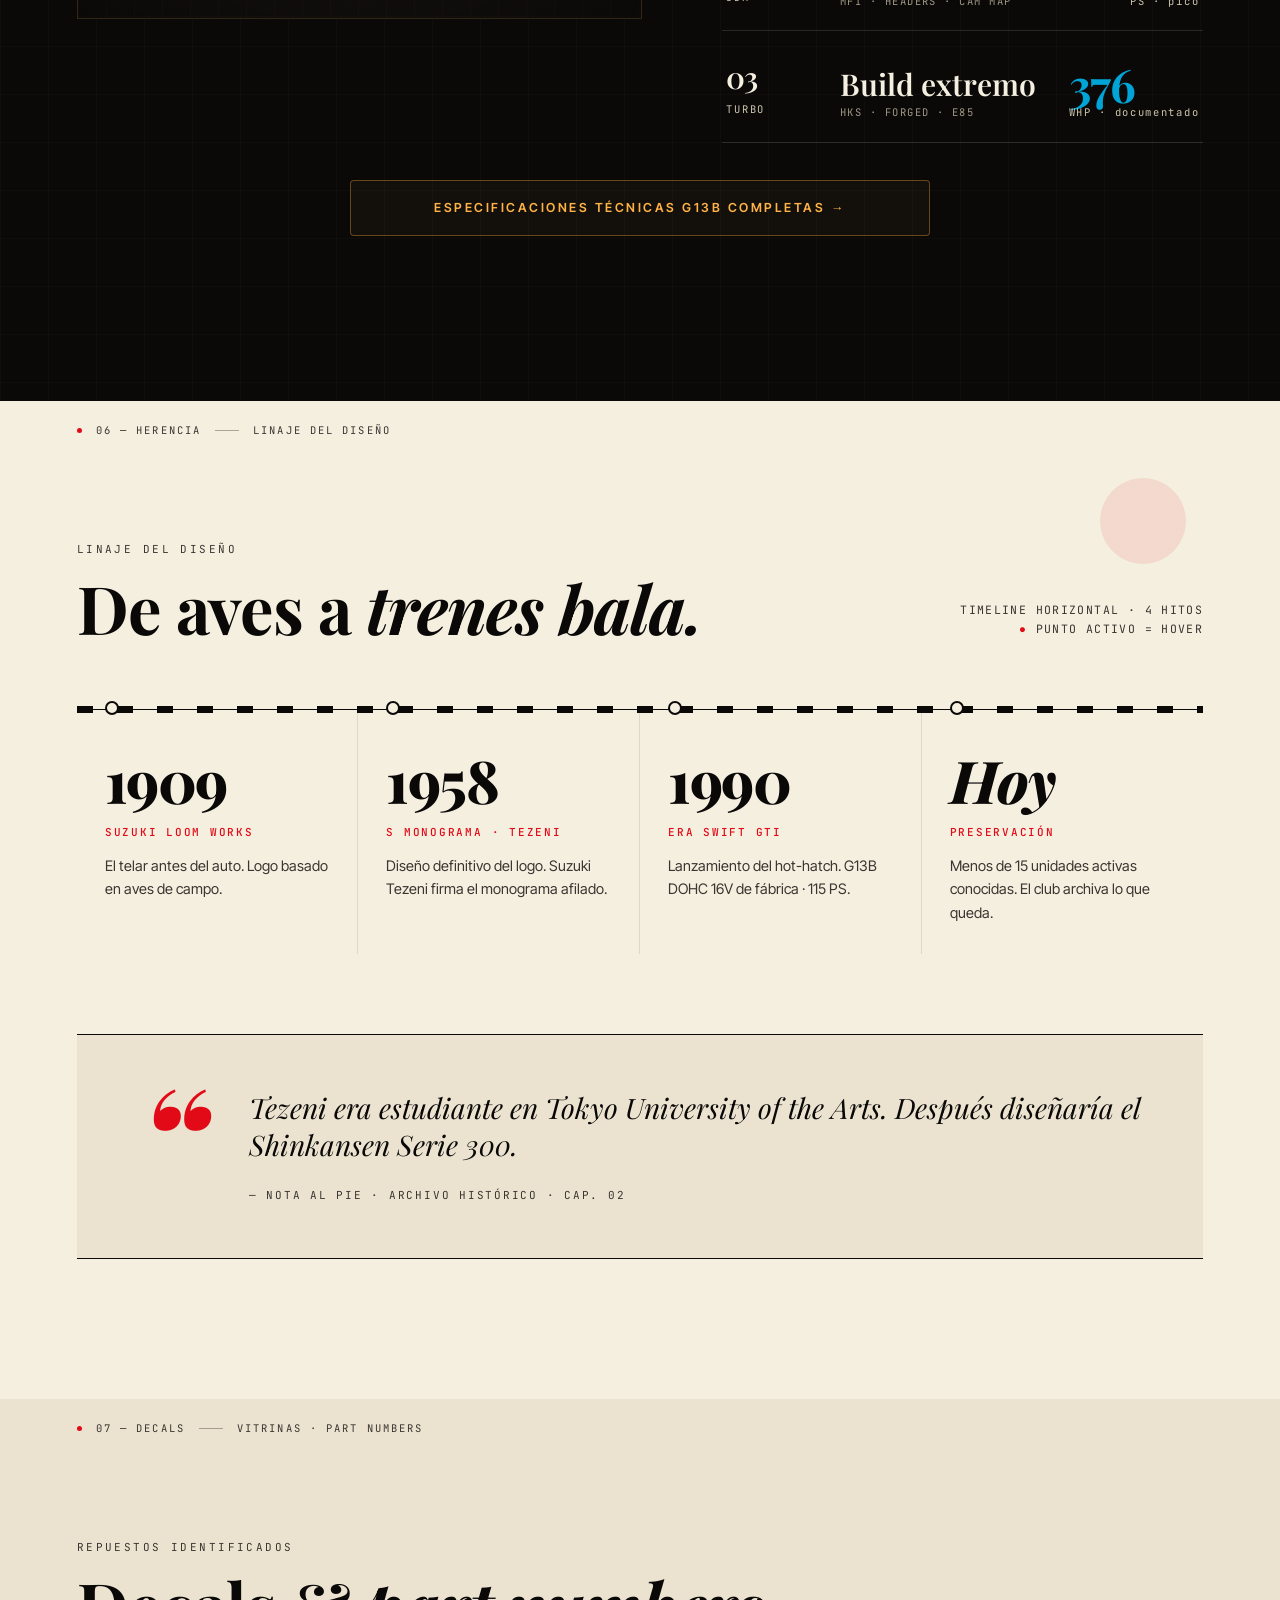
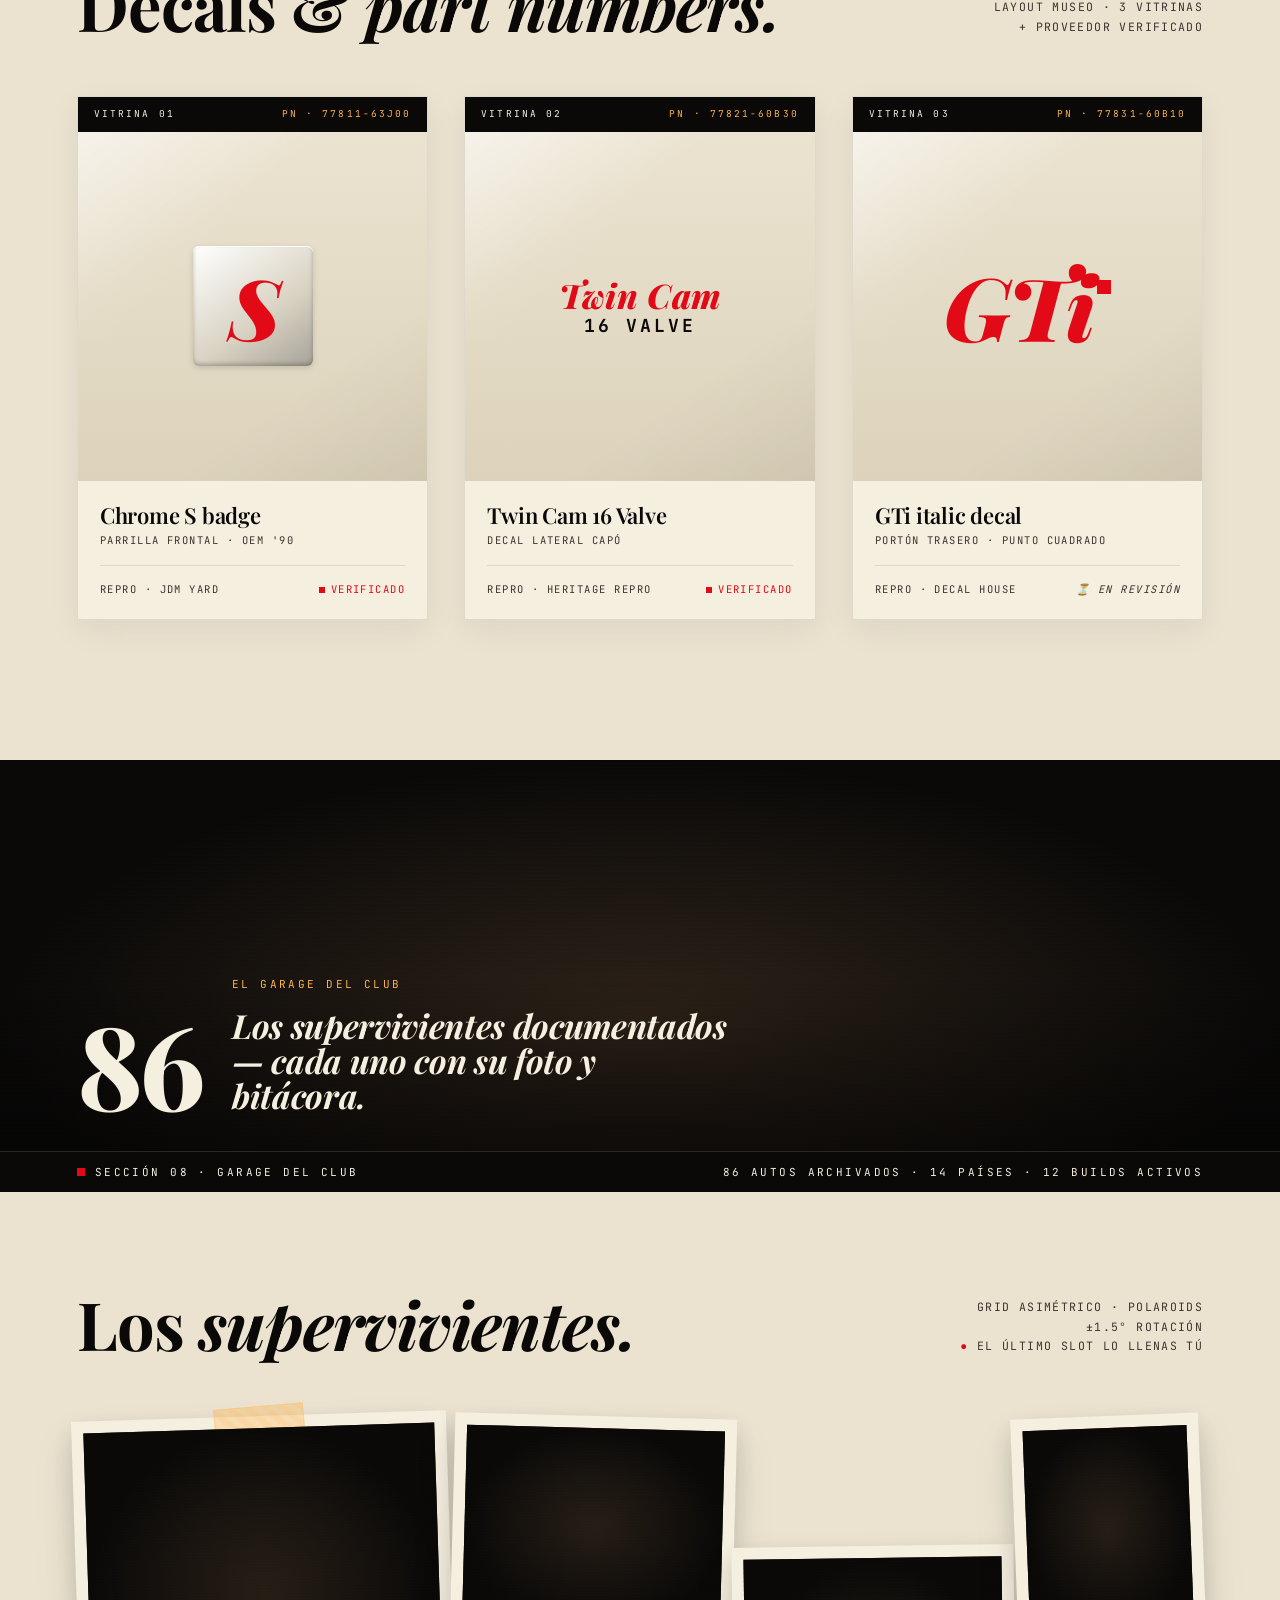
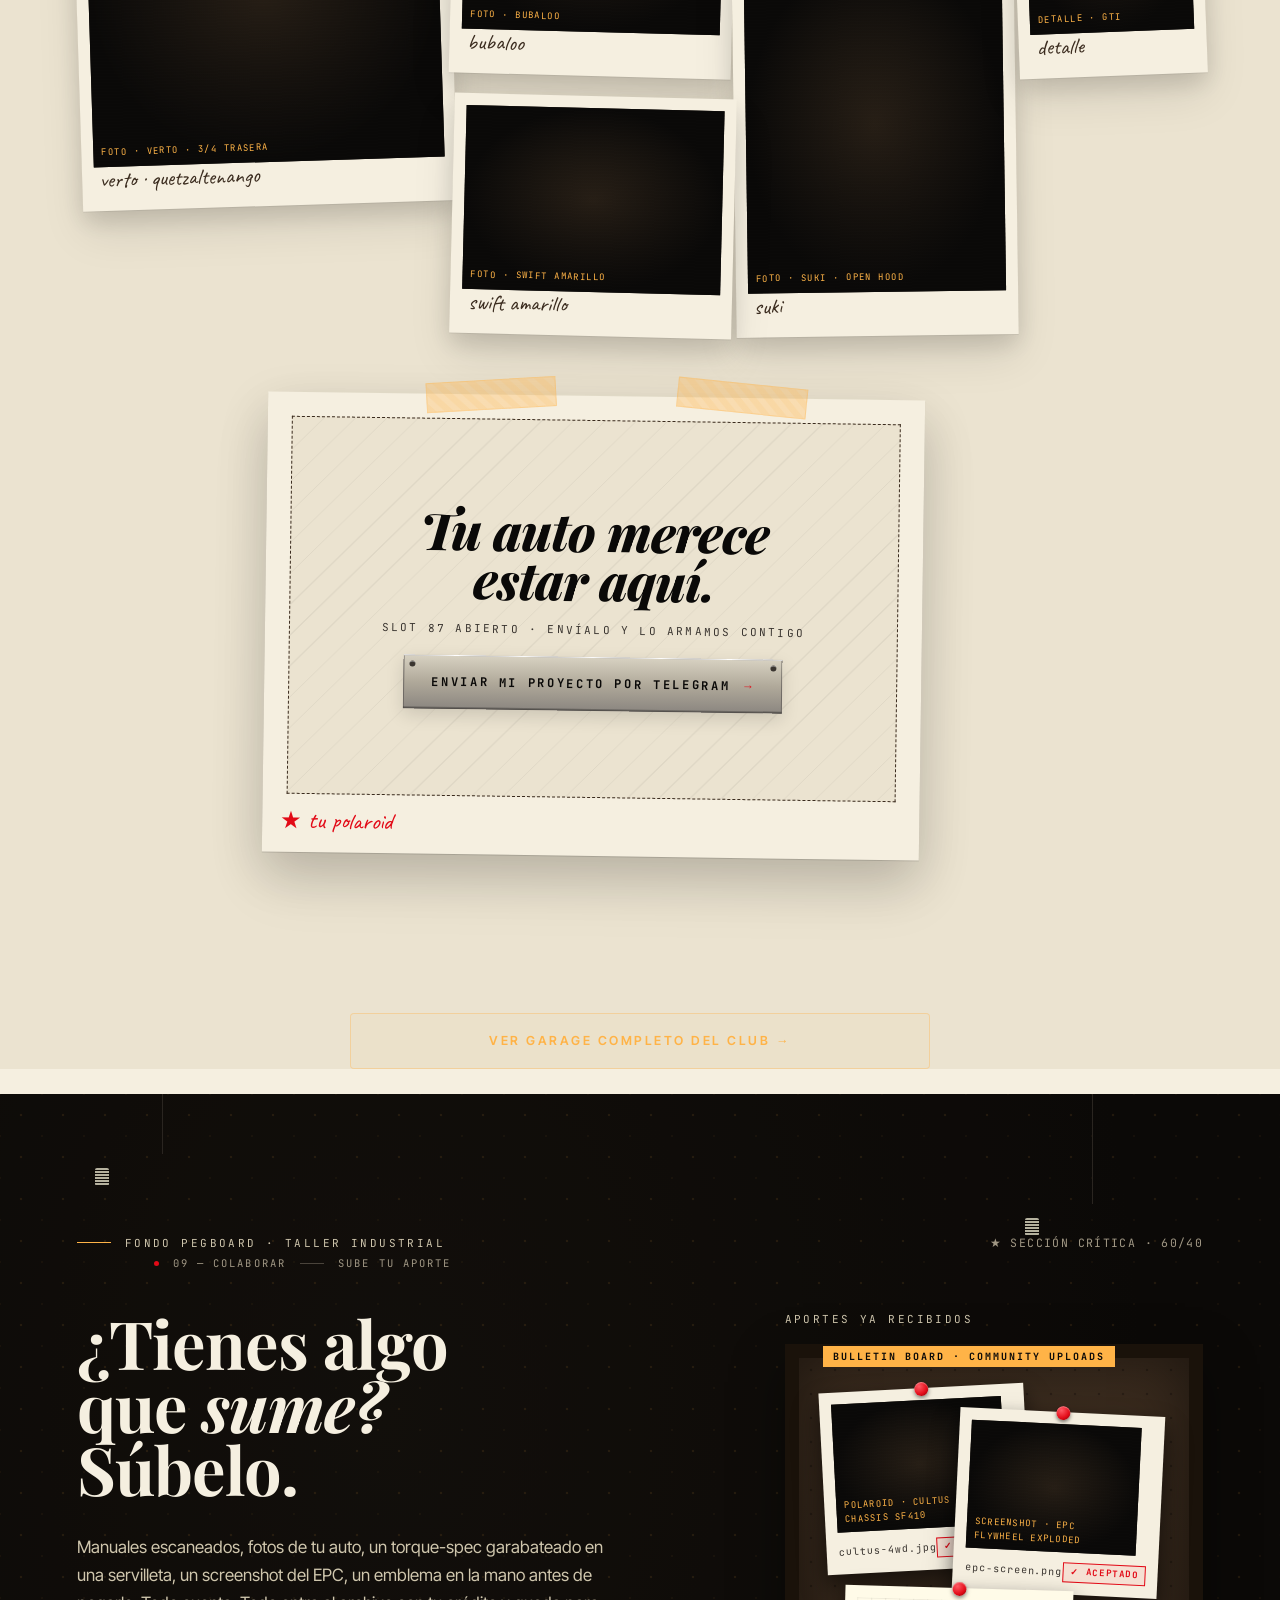
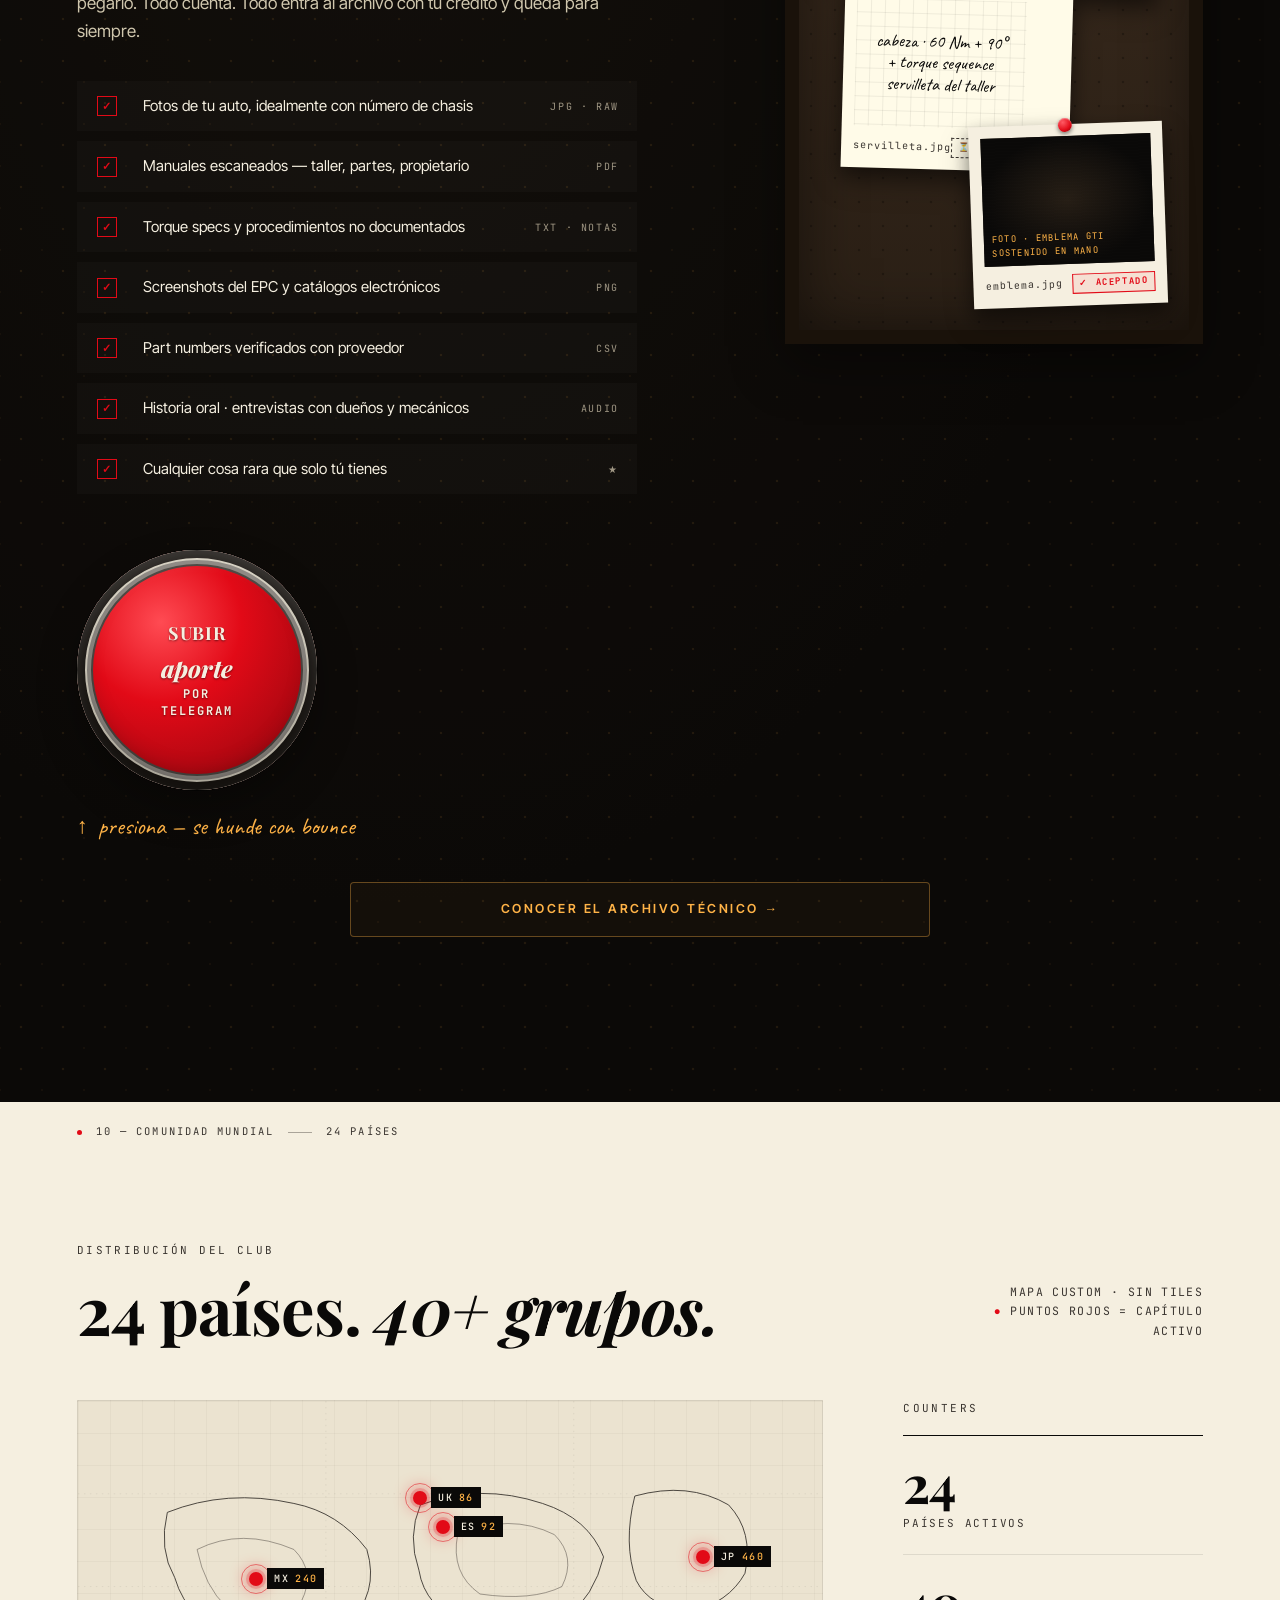
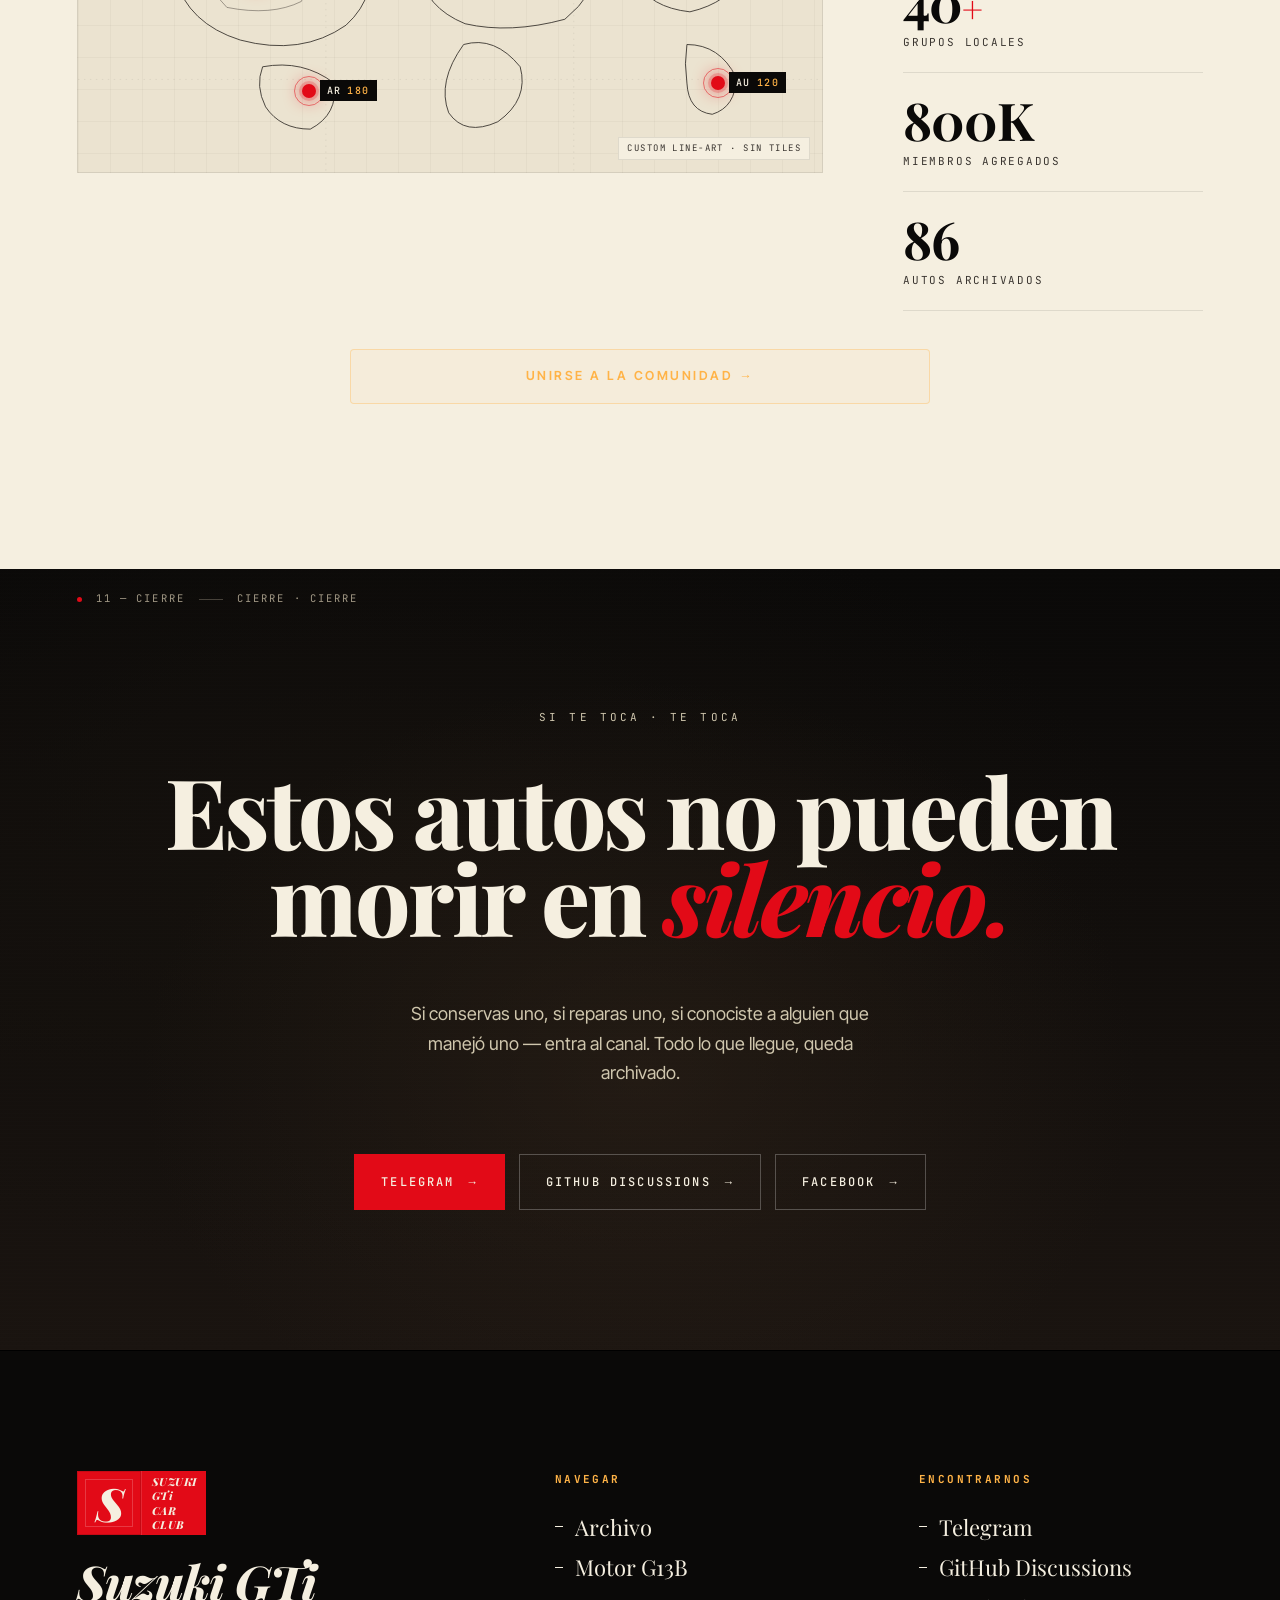
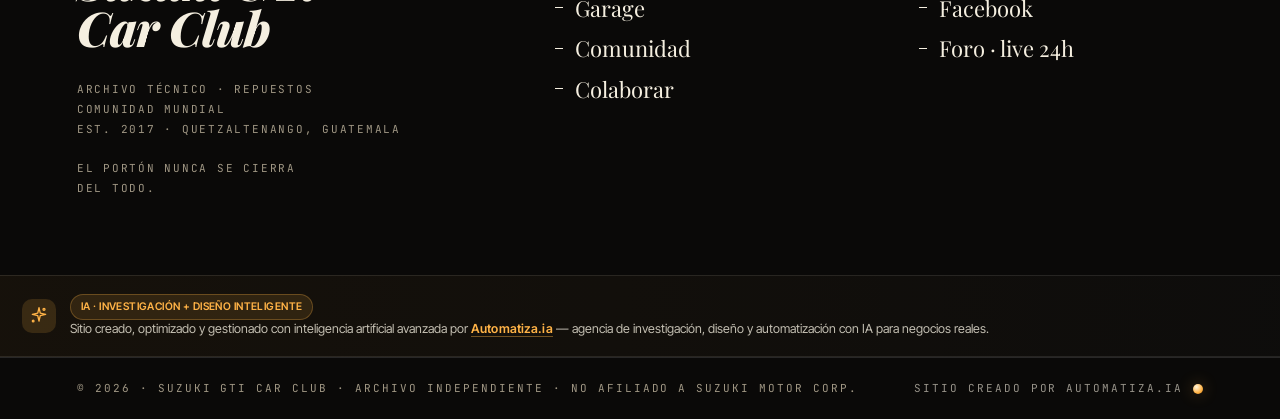
==== commit 6186a3eb: "feat(landing): portón Images 2.0 reemplaza splash nativo + panel Automatiza.ia footer - Splash del b" ====
--- a/docs/landing/index.html
+++ b/docs/landing/index.html
@@ -732,6 +732,12 @@
 
 
 
+
+
+
+
+
+
 <!-- gti-overlay-injected -->
 <!-- Styles inyectados via JS porque el bundle hace document.documentElement.replaceWith() y borra el head original -->
 <script>
@@ -987,16 +993,23 @@
     '@media (max-width: 720px) {',
     '  html body .gti-colab-illust { width: 250px !important; height: 250px !important; top: auto !important; bottom: 8% !important; right: 50% !important; transform: translateX(50%) scaleX(-1) rotate(2deg) !important; opacity: 0.32 !important; }',
     '}',
-    /* === Splash "Entrar al garage" estilo persiana metalica (desbloquea audio + visual) === */
+    /* === Splash "Entrar al garage" — usa NUESTRA imagen de portón como background.
+           El texto "ENTRA AL GARAGE / CLICK PARA ABRIR" ya está horneado en la
+           imagen, por eso ocultamos icono / h2 / p / pulse del DOM original.
+           La animacion rolling-up + audio sincronizado por GTiAudio se conservan. === */
     'html body .gti-enter-splash {',
     '  position: fixed !important;',
     '  top: 0 !important; left: 0 !important; right: 0 !important; bottom: 0 !important;',
     '  z-index: 99999 !important;',
-    '  background: repeating-linear-gradient(0deg, rgba(255,255,255,0.04) 0px, rgba(255,255,255,0.04) 9px, transparent 9px, transparent 24px), linear-gradient(180deg, #0A0908 0%, #1A1612 45%, #0A0908 100%) !important;',
+    '  background-color: #0A0908 !important;',
+    '  background-image: url("/assets/img/hero/porton-2400.avif") !important;',
+    '  background-size: cover !important;',
+    '  background-position: center center !important;',
+    '  background-repeat: no-repeat !important;',
     '  display: flex !important;',
     '  flex-direction: column !important;',
     '  align-items: center !important;',
-    '  justify-content: center !important;',
+    '  justify-content: flex-end !important;',
     '  cursor: pointer !important;',
     '  transition: transform 3.6s cubic-bezier(0.28, 0.0, 0.18, 1.0), opacity .35s ease 3.4s !important;',
     "  font-family: 'Inter Tight','Inter',-apple-system,BlinkMacSystemFont,sans-serif !important;",
@@ -1004,62 +1017,27 @@
     '  text-align: center !important;',
     '  padding: 24px !important;',
     '  border: none !important;',
-    '  box-shadow: inset 0 -2px 8px rgba(0,0,0,0.6), inset 0 2px 8px rgba(255,179,71,0.08) !important;',
+    '  box-shadow: none !important;',
     '  overflow: hidden !important;',
-    '}',
-    'html body .gti-enter-splash::before {',
-    '  content: "" !important;',
+    '  transform-origin: center top !important;',
+    '}',
+    'html body .gti-enter-splash::before { display: none !important; }',
+    'html body .gti-enter-splash.rolling-up { transform: translateY(-105%) !important; opacity: 0.95 !important; pointer-events: none !important; }',
+    /* el icono SVG, h2, p y arrow ya no se necesitan — el texto está horneado en la imagen */
+    'html body .gti-enter-splash .gti-enter-icon { display: none !important; }',
+    'html body .gti-enter-splash h2 { display: none !important; }',
+    'html body .gti-enter-splash p { display: none !important; }',
+    'html body .gti-enter-splash .gti-enter-pulse {',
     '  position: absolute !important;',
-    '  top: 0 !important; left: 0 !important; right: 0 !important;',
-    '  height: 12px !important;',
-    '  background: linear-gradient(180deg, #FFB347 0%, rgba(255,179,71,0.4) 60%, transparent 100%) !important;',
-    '  opacity: 0.4 !important;',
-    '  pointer-events: none !important;',
-    '}',
-    'html body .gti-enter-splash.rolling-up { transform: translateY(-105%) !important; opacity: 0.95 !important; pointer-events: none !important; }',
-    'html body .gti-enter-splash .gti-enter-icon {',
-    '  width: 240px !important; height: 240px !important;',
-    '  margin-bottom: 32px !important;',
-    '  background-color: #FFB347 !important;',
-    '  -webkit-mask-image: url("/assets/img/siluetas/swift-front-lineart.svg") !important;',
-    '  mask-image: url("/assets/img/siluetas/swift-front-lineart.svg") !important;',
-    '  -webkit-mask-size: contain !important;',
-    '  mask-size: contain !important;',
-    '  -webkit-mask-repeat: no-repeat !important;',
-    '  mask-repeat: no-repeat !important;',
-    '  -webkit-mask-position: center !important;',
-    '  mask-position: center !important;',
-    '  animation: gti-enter-glow 2.4s ease-in-out infinite !important;',
-    '}',
-    '@keyframes gti-enter-glow { 0%,100% { opacity: 0.72; transform: scale(1); } 50% { opacity: 1; transform: scale(1.04); } }',
-    'html body .gti-enter-splash h2 {',
-    "  font-family: 'Playfair Display','Georgia',serif !important;",
-    '  font-size: clamp(28px, 5vw, 44px) !important;',
-    '  font-weight: 700 !important;',
-    '  letter-spacing: 6px !important;',
-    '  margin: 0 0 12px !important;',
-    '  color: #F5EFE0 !important;',
-    '}',
-    'html body .gti-enter-splash p {',
-    '  font-size: 11px !important;',
-    '  letter-spacing: 3.5px !important;',
-    '  opacity: 0.62 !important;',
-    '  text-transform: uppercase !important;',
-    '  margin: 0 !important;',
-    '  font-weight: 500 !important;',
-    '}',
-    'html body .gti-enter-splash .gti-enter-pulse {',
-    '  margin-top: 36px !important;',
-    '  font-size: 20px !important;',
+    '  bottom: 14px !important; left: 50%; transform: translateX(-50%) !important;',
+    '  font-size: 18px !important;',
     '  color: #E20A17 !important;',
     '  animation: gti-enter-arrow 1.4s ease-in-out infinite !important;',
     '  font-family: monospace !important;',
-    '}',
-    '@keyframes gti-enter-arrow { 0%,100% { transform: translateY(0); opacity: 0.85; } 50% { transform: translateY(6px); opacity: 1; } }',
-    '@media (max-width: 720px) {',
-    '  html body .gti-enter-splash .gti-enter-icon { width: 180px !important; height: 180px !important; margin-bottom: 24px !important; }',
-    '  html body .gti-enter-splash h2 { letter-spacing: 4px !important; }',
-    '}',
+    '  opacity: 0.85 !important;',
+    '  text-shadow: 0 2px 8px rgba(0,0,0,0.7) !important;',
+    '}',
+    '@keyframes gti-enter-arrow { 0%,100% { transform: translateX(-50%) translateY(0); opacity: 0.85; } 50% { transform: translateX(-50%) translateY(6px); opacity: 1; } }',
     /* === Mute toggle (sistema de audio) === */
     'html body .gti-mute-toggle {',
     '  position: fixed !important;',
@@ -1084,6 +1062,44 @@
     '  html body .gti-mute-toggle { bottom: 16px !important; left: 16px !important; width: 38px !important; height: 38px !important; font-size: 15px !important; }',
     '}',
     /* === Reemplazo del contenido del element del S brand (inyectado por JS) === */
+    /* === Footer: ocultar persiana de slats + panel Automatiza.ia === */
+    'html body #footerShutter, html body #footer .footer-shutter { display: none !important; }',
+    'html body .gti-automatiza {',
+    '  max-width: 1280px !important;',
+    '  margin: 28px auto 0 !important;',
+    '  padding: 18px 22px !important;',
+    '  border-top: 1px solid rgba(245,239,224,0.10) !important;',
+    '  border-bottom: 1px solid rgba(245,239,224,0.10) !important;',
+    '  background: linear-gradient(90deg, rgba(255,179,71,0.05) 0%, rgba(245,239,224,0.02) 100%) !important;',
+    '  display: flex !important; align-items: center !important; gap: 14px !important; flex-wrap: wrap !important;',
+    '  font-size: 12.5px !important;',
+    '  color: rgba(245,239,224,0.78) !important;',
+    "  font-family: 'Inter Tight','Inter',-apple-system,BlinkMacSystemFont,sans-serif !important;",
+    '  position: relative !important; z-index: 5 !important;',
+    '}',
+    'html body .gti-automatiza-mark {',
+    '  display: inline-flex !important; align-items: center !important; justify-content: center !important;',
+    '  width: 34px !important; height: 34px !important;',
+    '  border-radius: 10px !important;',
+    '  background: rgba(255,179,71,0.15) !important;',
+    '  color: #FFB347 !important;',
+    '  flex-shrink: 0 !important;',
+    '}',
+    'html body .gti-automatiza-text { flex: 1 !important; min-width: 240px !important; line-height: 1.5 !important; }',
+    'html body .gti-automatiza-text strong { color: #F5EFE0 !important; font-weight: 600 !important; letter-spacing: 0.01em !important; }',
+    'html body .gti-automatiza-text a {',
+    '  color: #FFB347 !important; text-decoration: none !important; font-weight: 600 !important;',
+    '  border-bottom: 1px solid rgba(255,179,71,0.4) !important;',
+    '  transition: color 200ms ease, border-color 200ms ease !important;',
+    '}',
+    'html body .gti-automatiza-text a:hover { color: #FFD580 !important; border-bottom-color: #FFB347 !important; }',
+    'html body .gti-automatiza-tag {',
+    '  display: inline-flex !important; align-items: center !important; gap: 6px !important;',
+    '  padding: 4px 10px !important; border-radius: 999px !important;',
+    '  background: rgba(255,179,71,0.12) !important; border: 1px solid rgba(255,179,71,0.28) !important;',
+    '  color: #FFB347 !important; font-size: 10.5px !important; font-weight: 600 !important;',
+    '  letter-spacing: 0.04em !important; text-transform: uppercase !important;',
+    '}',
     'html body .gti-brand-s-fill {',
     '  display: block !important;',
     '  position: absolute !important;',
@@ -1223,7 +1239,10 @@
       isMuted: function() { return muted; },
       setMuted: setMuted,
       toggleMuted: function() { setMuted(!muted); },
-      markGesture: markGesture
+      markGesture: markGesture,
+      /* Marca el open como ya reproducido sin tocar audio — usado cuando
+         el portón externo ya disparó el sonido y queremos evitar duplicarlo. */
+      suppressOpen: function() { openPlayed = true; }
     };
   })();
   /* expongo para debug en consola */
@@ -1404,7 +1423,7 @@
       document.body.insertAdjacentHTML('beforeend', muteBtnHTML);
       GTiAudio.preload();
     }
-    // 3c. Splash "Entrar al garage" - en cada carga (ritual completo siempre)
+    // 3c. Splash "Entrar al garage" - siempre se muestra (es el portón con nuestra imagen)
     if (!document.getElementById('gtiEnterSplash')) {
       document.body.insertAdjacentHTML('beforeend', enterSplashHTML);
       var splash = document.getElementById('gtiEnterSplash');
@@ -1448,6 +1467,36 @@
     Object.keys(CTAS).forEach(function(k) {
       injectSectionCTA(k, CTAS[k].label, CTAS[k].href);
     });
+
+    // 6. Panel Automatiza.ia en el footer + remover persiana del footer
+    var _foot = document.getElementById('footer');
+    if (_foot) {
+      var _fs = document.getElementById('footerShutter');
+      if (_fs && _fs.parentNode) _fs.parentNode.removeChild(_fs);
+      var _fsAlt = _foot.querySelector('.footer-shutter');
+      if (_fsAlt && _fsAlt.parentNode) _fsAlt.parentNode.removeChild(_fsAlt);
+      if (!_foot.querySelector('.gti-automatiza')) {
+        var _ai = document.createElement('div');
+        _ai.className = 'gti-automatiza';
+        _ai.innerHTML = '<span class="gti-automatiza-mark" aria-hidden="true">' +
+          '<svg width="20" height="20" viewBox="0 0 24 24" fill="none" stroke="currentColor" stroke-width="1.6" stroke-linecap="round" stroke-linejoin="round">' +
+          '<path d="M12 2 L13.5 8.5 L20 10 L13.5 11.5 L12 18 L10.5 11.5 L4 10 L10.5 8.5 Z"/>' +
+          '<circle cx="18" cy="4" r="1.2"/><circle cx="5" cy="18" r="1"/>' +
+          '</svg></span>' +
+          '<div class="gti-automatiza-text">' +
+            '<span class="gti-automatiza-tag">IA · Investigación + Diseño inteligente</span><br>' +
+            'Sitio creado, optimizado y gestionado con inteligencia artificial avanzada por ' +
+            '<strong><a href="https://automatiza.ia" target="_blank" rel="noopener">Automatiza.ia</a></strong>' +
+            ' — agencia de investigación, diseño y automatización con IA para negocios reales.' +
+          '</div>';
+        var _innerFooter = _foot.querySelector('.footer-inner');
+        if (_innerFooter && _innerFooter.parentNode) {
+          _innerFooter.parentNode.insertBefore(_ai, _innerFooter.nextSibling);
+        } else {
+          _foot.appendChild(_ai);
+        }
+      }
+    }
 
     attachListeners();
     return true;
